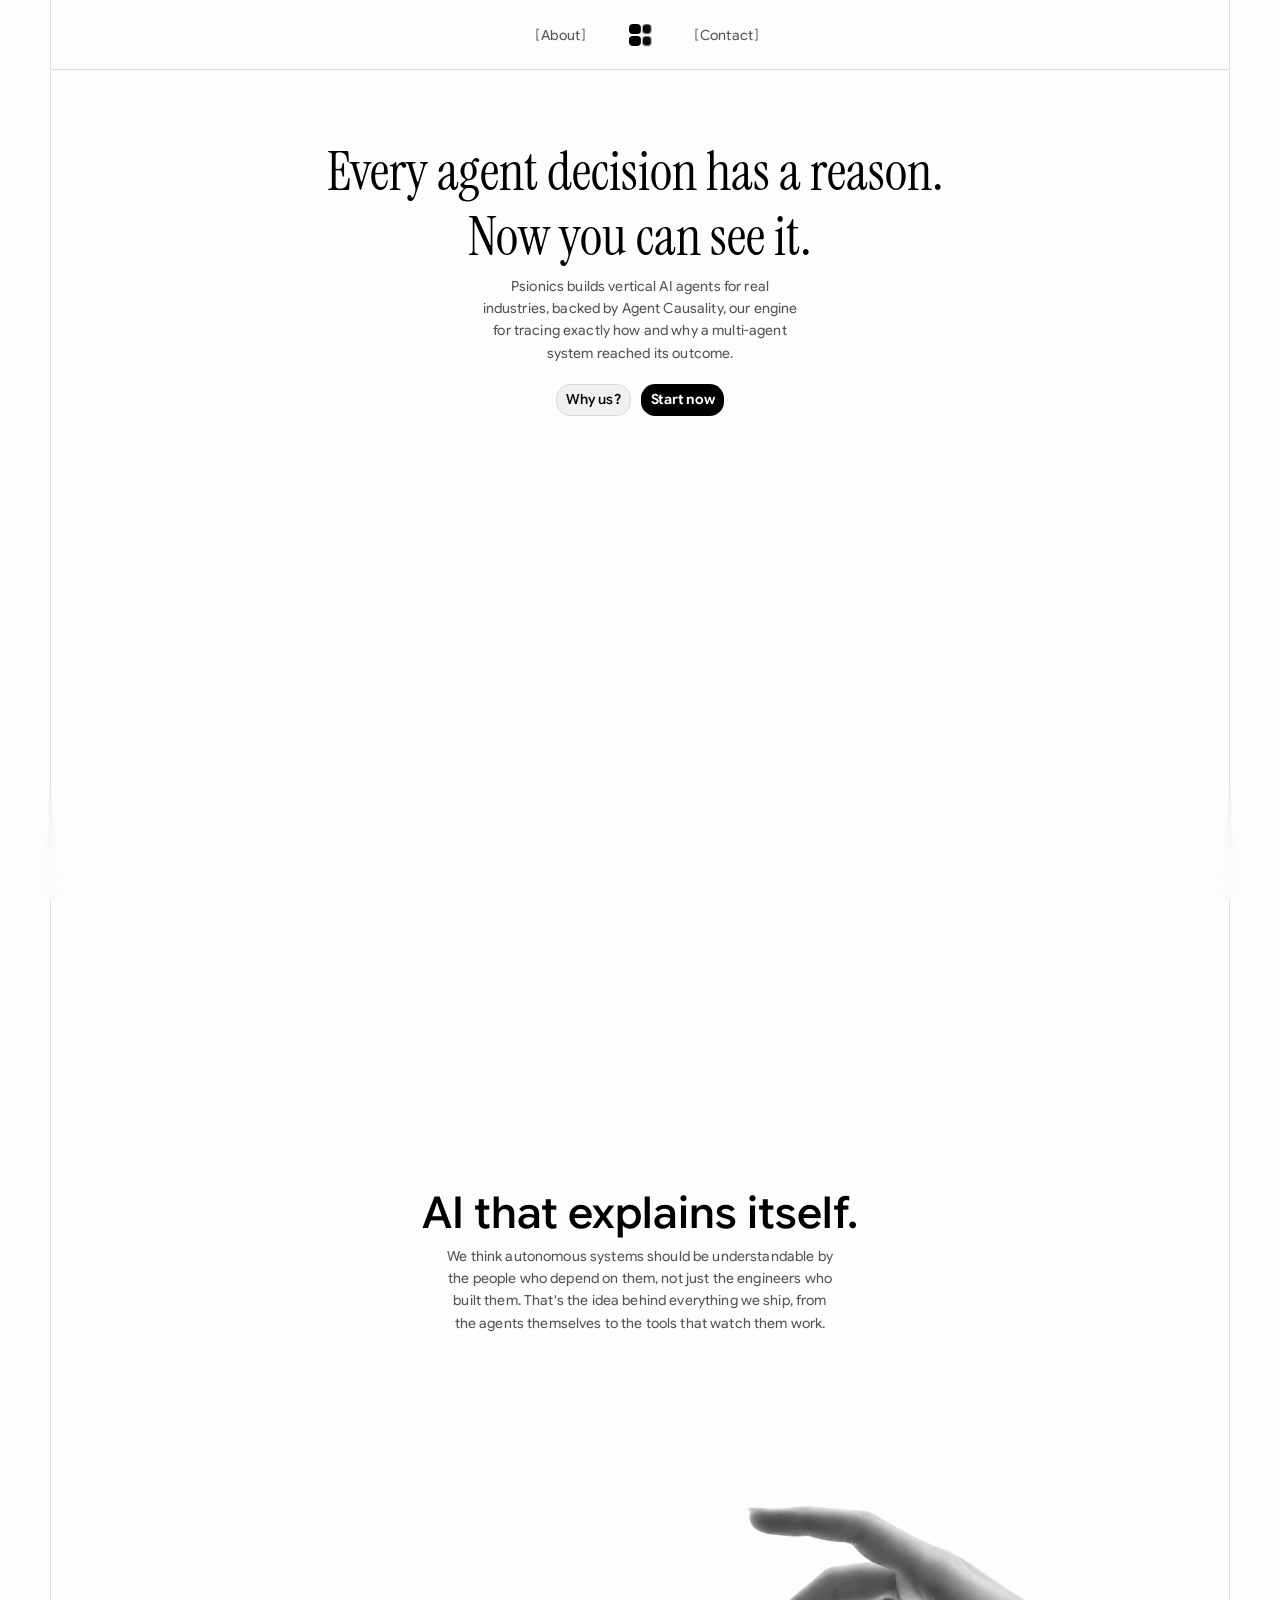
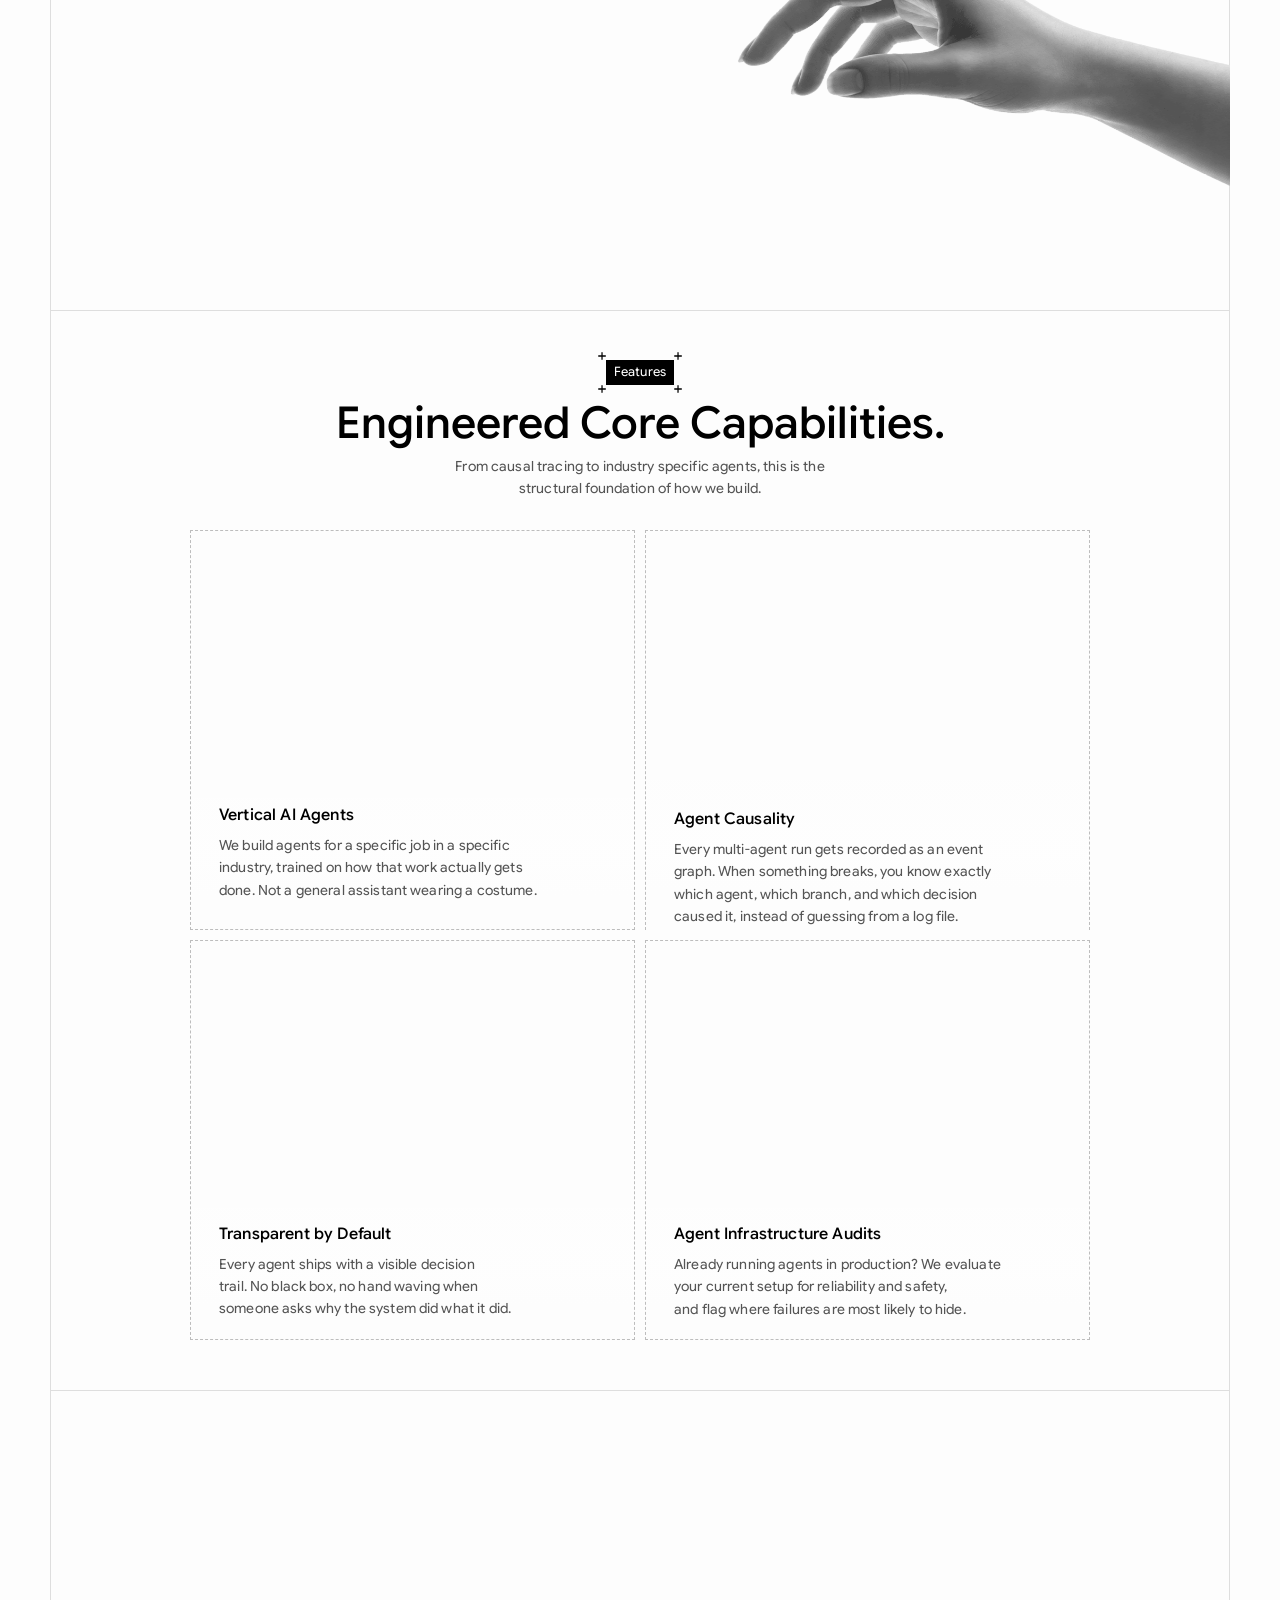
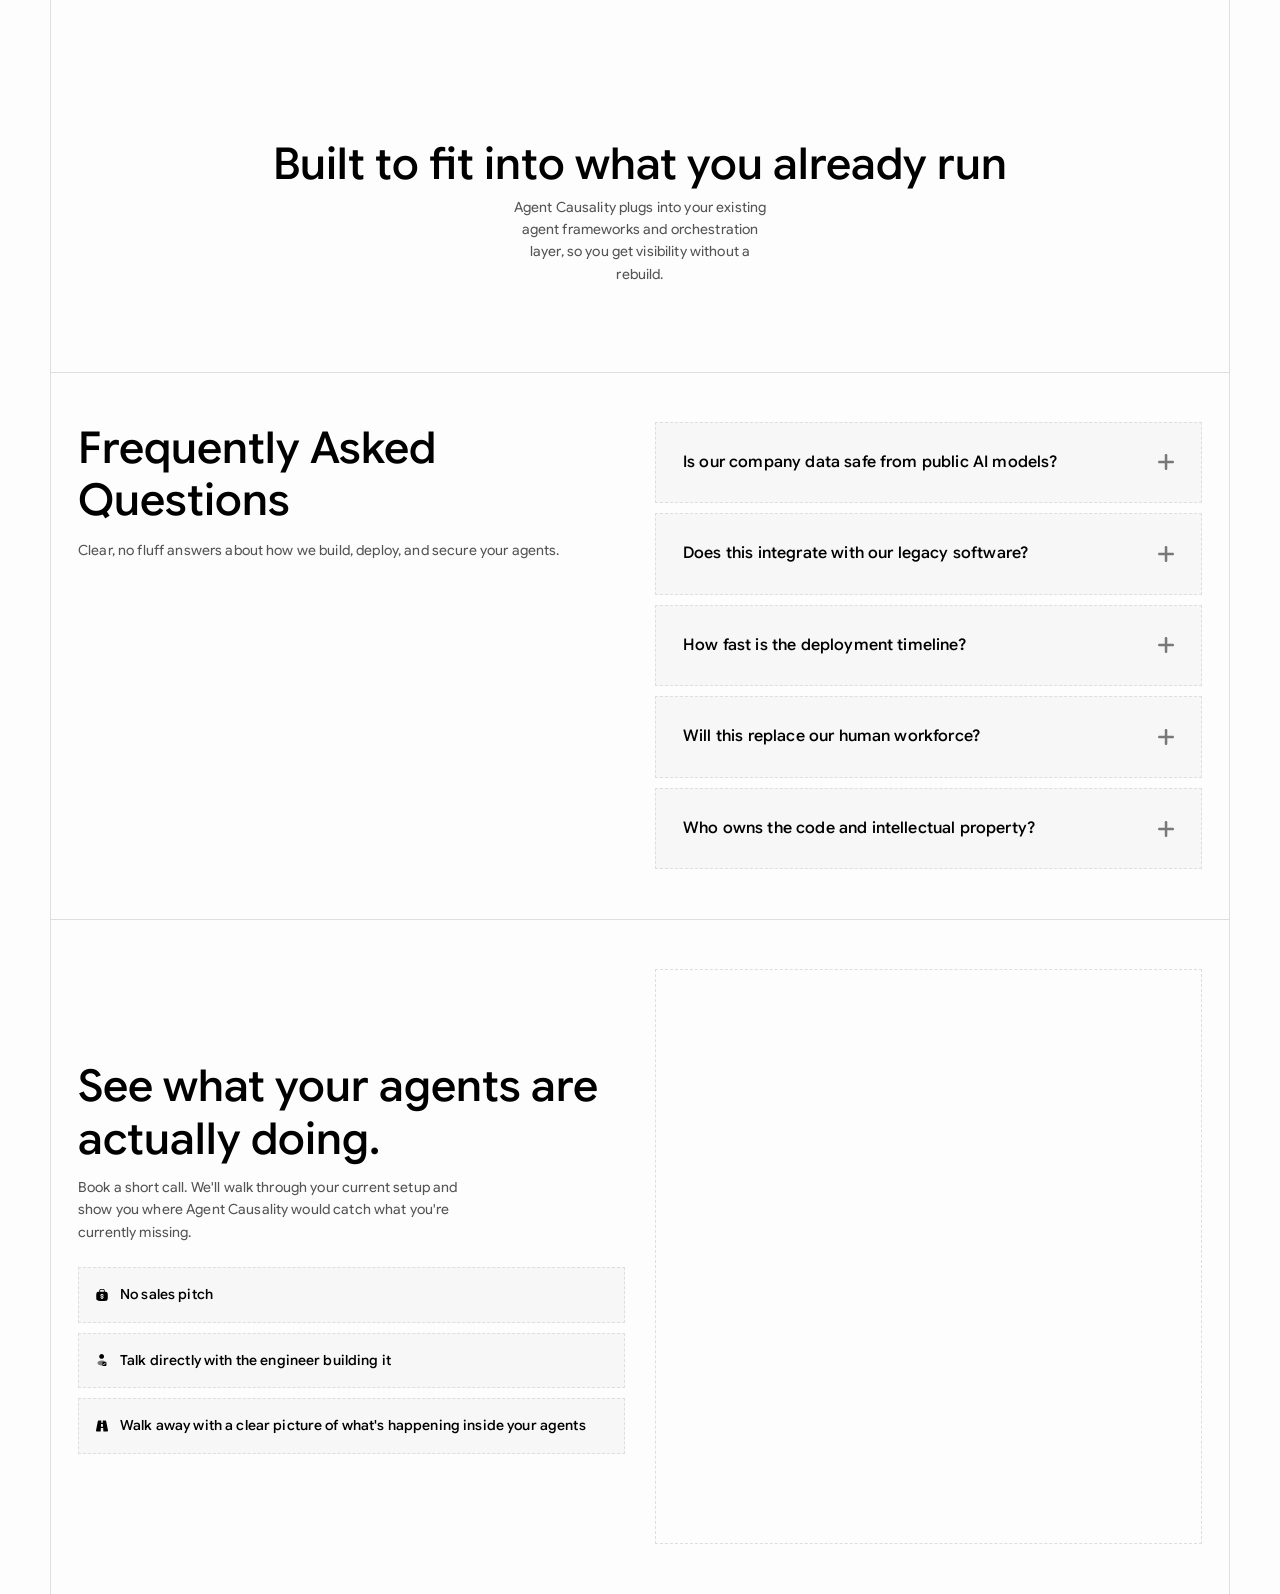
==== web/about.html @ 44be9cd7 "fix: stuff" ====
<!doctype html>
<!-- Made in Framer · framer.com ✨ -->
<!-- Published Aug 22, 2026, 8:45 PM UTC -->
<html lang="en" data-redirect-timezone="1" dir="ltr">
<head>
	<meta charset="utf-8">
	<meta name="viewport" content="width=device-width">
	<meta name="generator" content="Site 27c13c3">
	<title>Psionics</title>
    <meta name="description" content="Made with Site">
    <meta name="framer-search-index" content="https://framerusercontent.com/sites/24EMgg3p4VVwy2FYUBpUP5/searchIndex-9DX5m1fhhprA.json">
    <meta name="framer-search-index-fallback" content="https://framerusercontent.com/sites/24EMgg3p4VVwy2FYUBpUP5/searchIndex-yzGtSS8O4ef8.json">
    <link href="../content/images/logo-mark-light.svg" rel="icon" media="(prefers-color-scheme: light)">
    <link href="../content/images/logo-mark-dark.svg" rel="icon" media="(prefers-color-scheme: dark)">
    <link rel="apple-touch-icon" href="../content/images/app-icon.png">
    <!-- Open Graph -->
    <meta property="og:type" content="website">
    <meta property="og:title" content="Psionics">
    <meta property="og:description" content="Made with Site">
    <!-- X -->
    <meta name="twitter:card" content="summary_large_image">
    <meta name="twitter:title" content="Psionics">
    <meta name="twitter:description" content="Made with Site">
	
	
	<script>try{if(localStorage.getItem("__framer_force_showing_editorbar_since")){const n=document.createElement("link");n.rel="modulepreload";n.href="https://framer.com/edit/init.mjs";document.head.appendChild(n)}}catch(e){}</script>
	<link rel="canonical" href="about.html"><meta property="og:url" content="https://blushing-tasks-140990.site.app/about"><!-- Start of headStart -->
    
    <!-- End of headStart -->
	
	<style data-framer-font-css>/* canadian-aboriginal */
@font-face {
  font-family: 'Google Sans Flex';
  font-style: normal;
  font-weight: 500;
  font-stretch: 100%;
  font-display: swap;
  src: url(../fonts.gstatic.com/s/googlesansflex/v22/google-sans-flex-static-09.woff2) format('woff2');
  unicode-range: U+02C7, U+02D8-02D9, U+02DB, U+0307, U+1400-167F, U+18B0-18F5, U+25CC, U+11AB0-11ABF;
}
/* cherokee */
@font-face {
  font-family: 'Google Sans Flex';
  font-style: normal;
  font-weight: 500;
  font-stretch: 100%;
  font-display: swap;
  src: url(../fonts.gstatic.com/s/googlesansflex/v22/google-sans-flex-static-08.woff2) format('woff2');
  unicode-range: U+0300-0302, U+0304, U+030B-030C, U+0323-0324, U+0330-0331, U+13A0-13FF, U+AB70-ABBF;
}
/* math */
@font-face {
  font-family: 'Google Sans Flex';
  font-style: normal;
  font-weight: 500;
  font-stretch: 100%;
  font-display: swap;
  src: url(../fonts.gstatic.com/s/googlesansflex/v22/google-sans-flex-static-03.woff2) format('woff2');
  unicode-range: U+0302-0303, U+0305, U+0307-0308, U+0310, U+0312, U+0315, U+031A, U+0326-0327, U+032C, U+032F-0330, U+0332-0333, U+0338, U+033A, U+0346, U+034D, U+0391-03A1, U+03A3-03A9, U+03B1-03C9, U+03D1, U+03D5-03D6, U+03F0-03F1, U+03F4-03F5, U+2016-2017, U+2034-2038, U+203C, U+2040, U+2043, U+2047, U+2050, U+2057, U+205F, U+2070-2071, U+2074-208E, U+2090-209C, U+20D0-20DC, U+20E1, U+20E5-20EF, U+2100-2112, U+2114-2115, U+2117-2121, U+2123-214F, U+2190, U+2192, U+2194-21AE, U+21B0-21E5, U+21F1-21F2, U+21F4-2211, U+2213-2214, U+2216-22FF, U+2308-230B, U+2310, U+2319, U+231C-2321, U+2336-237A, U+237C, U+2395, U+239B-23B7, U+23D0, U+23DC-23E1, U+2474-2475, U+25AF, U+25B3, U+25B7, U+25BD, U+25C1, U+25CA, U+25CC, U+25FB, U+266D-266F, U+27C0-27FF, U+2900-2AFF, U+2B0E-2B11, U+2B30-2B4C, U+2BFE, U+3030, U+FF5B, U+FF5D, U+1D400-1D7FF, U+1EE00-1EEFF;
}
/* nushu */
@font-face {
  font-family: 'Google Sans Flex';
  font-style: normal;
  font-weight: 500;
  font-stretch: 100%;
  font-display: swap;
  src: url(../fonts.gstatic.com/s/googlesansflex/v22/google-sans-flex-static-04.woff2) format('woff2');
  unicode-range: U+2003, U+3000, U+3002, U+4E00, U+FE12, U+16FE1, U+1B170-1B2FB;
}
/* symbols */
@font-face {
  font-family: 'Google Sans Flex';
  font-style: normal;
  font-weight: 500;
  font-stretch: 100%;
  font-display: swap;
  src: url(../fonts.gstatic.com/s/googlesansflex/v22/google-sans-flex-static-01.woff2) format('woff2');
  unicode-range: U+0001-000C, U+000E-001F, U+007F-009F, U+20DD-20E0, U+20E2-20E4, U+2150-218F, U+2190, U+2192, U+2194-2199, U+21AF, U+21E6-21F0, U+21F3, U+2218-2219, U+2299, U+22C4-22C6, U+2300-243F, U+2440-244A, U+2460-24FF, U+25A0-27BF, U+2800-28FF, U+2921-2922, U+2981, U+29BF, U+29EB, U+2B00-2BFF, U+4DC0-4DFF, U+FFF9-FFFB, U+10140-1018E, U+10190-1019C, U+101A0, U+101D0-101FD, U+102E0-102FB, U+10E60-10E7E, U+1D2C0-1D2D3, U+1D2E0-1D37F, U+1F000-1F0FF, U+1F100-1F1AD, U+1F1E6-1F1FF, U+1F30D-1F30F, U+1F315, U+1F31C, U+1F31E, U+1F320-1F32C, U+1F336, U+1F378, U+1F37D, U+1F382, U+1F393-1F39F, U+1F3A7-1F3A8, U+1F3AC-1F3AF, U+1F3C2, U+1F3C4-1F3C6, U+1F3CA-1F3CE, U+1F3D4-1F3E0, U+1F3ED, U+1F3F1-1F3F3, U+1F3F5-1F3F7, U+1F408, U+1F415, U+1F41F, U+1F426, U+1F43F, U+1F441-1F442, U+1F444, U+1F446-1F449, U+1F44C-1F44E, U+1F453, U+1F46A, U+1F47D, U+1F4A3, U+1F4B0, U+1F4B3, U+1F4B9, U+1F4BB, U+1F4BF, U+1F4C8-1F4CB, U+1F4D6, U+1F4DA, U+1F4DF, U+1F4E3-1F4E6, U+1F4EA-1F4ED, U+1F4F7, U+1F4F9-1F4FB, U+1F4FD-1F4FE, U+1F503, U+1F507-1F50B, U+1F50D, U+1F512-1F513, U+1F53E-1F54A, U+1F54F-1F5FA, U+1F610, U+1F650-1F67F, U+1F687, U+1F68D, U+1F691, U+1F694, U+1F698, U+1F6AD, U+1F6B2, U+1F6B9-1F6BA, U+1F6BC, U+1F6C6-1F6CF, U+1F6D3-1F6D7, U+1F6E0-1F6EA, U+1F6F0-1F6F3, U+1F6F7-1F6FC, U+1F700-1F7FF, U+1F800-1F80B, U+1F810-1F847, U+1F850-1F859, U+1F860-1F887, U+1F890-1F8AD, U+1F8B0-1F8BB, U+1F8C0-1F8C1, U+1F900-1F90B, U+1F93B, U+1F946, U+1F984, U+1F996, U+1F9E9, U+1FA00-1FA6F, U+1FA70-1FA7C, U+1FA80-1FA89, U+1FA8F-1FAC6, U+1FACE-1FADC, U+1FADF-1FAE9, U+1FAF0-1FAF8, U+1FB00-1FBFF;
}
/* syriac */
@font-face {
  font-family: 'Google Sans Flex';
  font-style: normal;
  font-weight: 500;
  font-stretch: 100%;
  font-display: swap;
  src: url(../fonts.gstatic.com/s/googlesansflex/v22/google-sans-flex-static-02.woff2) format('woff2');
  unicode-range: U+0303-0304, U+0307-0308, U+030A, U+0320, U+0323-0325, U+032D-032E, U+0330-0331, U+060C, U+061B-061C, U+061F, U+0621, U+0640, U+064B-0655, U+0660-066C, U+0670, U+0700-074F, U+0860-086A, U+1DF8, U+1DFA, U+200C-200F, U+25CC, U+2670-2671;
}
/* tifinagh */
@font-face {
  font-family: 'Google Sans Flex';
  font-style: normal;
  font-weight: 500;
  font-stretch: 100%;
  font-display: swap;
  src: url(../fonts.gstatic.com/s/googlesansflex/v22/google-sans-flex-static-10.woff2) format('woff2');
  unicode-range: U+02C7, U+0301-0302, U+0304, U+0306-0307, U+0309, U+0323, U+0331, U+200C-200D, U+202E, U+25CC, U+2D30-2D7F;
}
/* vietnamese */
@font-face {
  font-family: 'Google Sans Flex';
  font-style: normal;
  font-weight: 500;
  font-stretch: 100%;
  font-display: swap;
  src: url(../fonts.gstatic.com/s/googlesansflex/v22/google-sans-flex-static-06.woff2) format('woff2');
  unicode-range: U+0102-0103, U+0110-0111, U+0128-0129, U+0168-0169, U+01A0-01A1, U+01AF-01B0, U+0300-0301, U+0303-0304, U+0308-0309, U+0323, U+0329, U+1EA0-1EF9, U+20AB;
}
/* latin-ext */
@font-face {
  font-family: 'Google Sans Flex';
  font-style: normal;
  font-weight: 500;
  font-stretch: 100%;
  font-display: swap;
  src: url(../fonts.gstatic.com/s/googlesansflex/v22/google-sans-flex-static-05.woff2) format('woff2');
  unicode-range: U+0100-02BA, U+02BD-02C5, U+02C7-02CC, U+02CE-02D7, U+02DD-02FF, U+0304, U+0308, U+0329, U+1D00-1DBF, U+1E00-1E9F, U+1EF2-1EFF, U+2020, U+20A0-20AB, U+20AD-20C0, U+2113, U+2C60-2C7F, U+A720-A7FF;
}
/* latin */
@font-face {
  font-family: 'Google Sans Flex';
  font-style: normal;
  font-weight: 500;
  font-stretch: 100%;
  font-display: swap;
  src: url(../fonts.gstatic.com/s/googlesansflex/v22/google-sans-flex-static-07.woff2) format('woff2');
  unicode-range: U+0000-00FF, U+0131, U+0152-0153, U+02BB-02BC, U+02C6, U+02DA, U+02DC, U+0304, U+0308, U+0329, U+2000-206F, U+20AC, U+2122, U+2191, U+2193, U+2212, U+2215, U+FEFF, U+FFFD;
}
/* latin-ext */
@font-face {
  font-family: 'Instrument Serif';
  font-style: italic;
  font-weight: 400;
  font-display: swap;
  src: url(../fonts.gstatic.com/s/instrumentserif/v5/instrument-serif-italic-latin.woff2) format('woff2');
  unicode-range: U+0100-02BA, U+02BD-02C5, U+02C7-02CC, U+02CE-02D7, U+02DD-02FF, U+0304, U+0308, U+0329, U+1D00-1DBF, U+1E00-1E9F, U+1EF2-1EFF, U+2020, U+20A0-20AB, U+20AD-20C0, U+2113, U+2C60-2C7F, U+A720-A7FF;
}
/* latin */
@font-face {
  font-family: 'Instrument Serif';
  font-style: italic;
  font-weight: 400;
  font-display: swap;
  src: url(../fonts.gstatic.com/s/instrumentserif/v5/instrument-serif-italic-latin-ext.woff2) format('woff2');
  unicode-range: U+0000-00FF, U+0131, U+0152-0153, U+02BB-02BC, U+02C6, U+02DA, U+02DC, U+0304, U+0308, U+0329, U+2000-206F, U+20AC, U+2122, U+2191, U+2193, U+2212, U+2215, U+FEFF, U+FFFD;
}
/* latin-ext */
@font-face {
  font-family: 'Instrument Serif';
  font-style: normal;
  font-weight: 400;
  font-display: swap;
  src: url(../fonts.gstatic.com/s/instrumentserif/v5/instrument-serif-regular-latin.woff2) format('woff2');
  unicode-range: U+0100-02BA, U+02BD-02C5, U+02C7-02CC, U+02CE-02D7, U+02DD-02FF, U+0304, U+0308, U+0329, U+1D00-1DBF, U+1E00-1E9F, U+1EF2-1EFF, U+2020, U+20A0-20AB, U+20AD-20C0, U+2113, U+2C60-2C7F, U+A720-A7FF;
}
/* latin */
@font-face {
  font-family: 'Instrument Serif';
  font-style: normal;
  font-weight: 400;
  font-display: swap;
  src: url(../fonts.gstatic.com/s/instrumentserif/v5/instrument-serif-regular-latin-ext.woff2) format('woff2');
  unicode-range: U+0000-00FF, U+0131, U+0152-0153, U+02BB-02BC, U+02C6, U+02DA, U+02DC, U+0304, U+0308, U+0329, U+2000-206F, U+20AC, U+2122, U+2191, U+2193, U+2212, U+2215, U+FEFF, U+FFFD;
}
/* canadian-aboriginal */
@font-face {
  font-family: 'Google Sans Flex Variable';
  font-style: oblique 0deg 10deg;
  font-weight: 1 1000;
  font-stretch: 25% 151%;
  font-display: swap;
  src: url(../fonts.gstatic.com/s/googlesansflex/v22/google-sans-flex-variable-05.woff2) format('woff2');
  unicode-range: U+02C7, U+02D8-02D9, U+02DB, U+0307, U+1400-167F, U+18B0-18F5, U+25CC, U+11AB0-11ABF;
}
/* cherokee */
@font-face {
  font-family: 'Google Sans Flex Variable';
  font-style: oblique 0deg 10deg;
  font-weight: 1 1000;
  font-stretch: 25% 151%;
  font-display: swap;
  src: url(../fonts.gstatic.com/s/googlesansflex/v22/google-sans-flex-variable-01.woff2) format('woff2');
  unicode-range: U+0300-0302, U+0304, U+030B-030C, U+0323-0324, U+0330-0331, U+13A0-13FF, U+AB70-ABBF;
}
/* math */
@font-face {
  font-family: 'Google Sans Flex Variable';
  font-style: oblique 0deg 10deg;
  font-weight: 1 1000;
  font-stretch: 25% 151%;
  font-display: swap;
  src: url(../fonts.gstatic.com/s/googlesansflex/v22/google-sans-flex-variable-07.woff2) format('woff2');
  unicode-range: U+0302-0303, U+0305, U+0307-0308, U+0310, U+0312, U+0315, U+031A, U+0326-0327, U+032C, U+032F-0330, U+0332-0333, U+0338, U+033A, U+0346, U+034D, U+0391-03A1, U+03A3-03A9, U+03B1-03C9, U+03D1, U+03D5-03D6, U+03F0-03F1, U+03F4-03F5, U+2016-2017, U+2034-2038, U+203C, U+2040, U+2043, U+2047, U+2050, U+2057, U+205F, U+2070-2071, U+2074-208E, U+2090-209C, U+20D0-20DC, U+20E1, U+20E5-20EF, U+2100-2112, U+2114-2115, U+2117-2121, U+2123-214F, U+2190, U+2192, U+2194-21AE, U+21B0-21E5, U+21F1-21F2, U+21F4-2211, U+2213-2214, U+2216-22FF, U+2308-230B, U+2310, U+2319, U+231C-2321, U+2336-237A, U+237C, U+2395, U+239B-23B7, U+23D0, U+23DC-23E1, U+2474-2475, U+25AF, U+25B3, U+25B7, U+25BD, U+25C1, U+25CA, U+25CC, U+25FB, U+266D-266F, U+27C0-27FF, U+2900-2AFF, U+2B0E-2B11, U+2B30-2B4C, U+2BFE, U+3030, U+FF5B, U+FF5D, U+1D400-1D7FF, U+1EE00-1EEFF;
}
/* nushu */
@font-face {
  font-family: 'Google Sans Flex Variable';
  font-style: oblique 0deg 10deg;
  font-weight: 1 1000;
  font-stretch: 25% 151%;
  font-display: swap;
  src: url(../fonts.gstatic.com/s/googlesansflex/v22/google-sans-flex-variable-09.woff2) format('woff2');
  unicode-range: U+2003, U+3000, U+3002, U+4E00, U+FE12, U+16FE1, U+1B170-1B2FB;
}
/* symbols */
@font-face {
  font-family: 'Google Sans Flex Variable';
  font-style: oblique 0deg 10deg;
  font-weight: 1 1000;
  font-stretch: 25% 151%;
  font-display: swap;
  src: url(../fonts.gstatic.com/s/googlesansflex/v22/google-sans-flex-variable-10.woff2) format('woff2');
  unicode-range: U+0001-000C, U+000E-001F, U+007F-009F, U+20DD-20E0, U+20E2-20E4, U+2150-218F, U+2190, U+2192, U+2194-2199, U+21AF, U+21E6-21F0, U+21F3, U+2218-2219, U+2299, U+22C4-22C6, U+2300-243F, U+2440-244A, U+2460-24FF, U+25A0-27BF, U+2800-28FF, U+2921-2922, U+2981, U+29BF, U+29EB, U+2B00-2BFF, U+4DC0-4DFF, U+FFF9-FFFB, U+10140-1018E, U+10190-1019C, U+101A0, U+101D0-101FD, U+102E0-102FB, U+10E60-10E7E, U+1D2C0-1D2D3, U+1D2E0-1D37F, U+1F000-1F0FF, U+1F100-1F1AD, U+1F1E6-1F1FF, U+1F30D-1F30F, U+1F315, U+1F31C, U+1F31E, U+1F320-1F32C, U+1F336, U+1F378, U+1F37D, U+1F382, U+1F393-1F39F, U+1F3A7-1F3A8, U+1F3AC-1F3AF, U+1F3C2, U+1F3C4-1F3C6, U+1F3CA-1F3CE, U+1F3D4-1F3E0, U+1F3ED, U+1F3F1-1F3F3, U+1F3F5-1F3F7, U+1F408, U+1F415, U+1F41F, U+1F426, U+1F43F, U+1F441-1F442, U+1F444, U+1F446-1F449, U+1F44C-1F44E, U+1F453, U+1F46A, U+1F47D, U+1F4A3, U+1F4B0, U+1F4B3, U+1F4B9, U+1F4BB, U+1F4BF, U+1F4C8-1F4CB, U+1F4D6, U+1F4DA, U+1F4DF, U+1F4E3-1F4E6, U+1F4EA-1F4ED, U+1F4F7, U+1F4F9-1F4FB, U+1F4FD-1F4FE, U+1F503, U+1F507-1F50B, U+1F50D, U+1F512-1F513, U+1F53E-1F54A, U+1F54F-1F5FA, U+1F610, U+1F650-1F67F, U+1F687, U+1F68D, U+1F691, U+1F694, U+1F698, U+1F6AD, U+1F6B2, U+1F6B9-1F6BA, U+1F6BC, U+1F6C6-1F6CF, U+1F6D3-1F6D7, U+1F6E0-1F6EA, U+1F6F0-1F6F3, U+1F6F7-1F6FC, U+1F700-1F7FF, U+1F800-1F80B, U+1F810-1F847, U+1F850-1F859, U+1F860-1F887, U+1F890-1F8AD, U+1F8B0-1F8BB, U+1F8C0-1F8C1, U+1F900-1F90B, U+1F93B, U+1F946, U+1F984, U+1F996, U+1F9E9, U+1FA00-1FA6F, U+1FA70-1FA7C, U+1FA80-1FA89, U+1FA8F-1FAC6, U+1FACE-1FADC, U+1FADF-1FAE9, U+1FAF0-1FAF8, U+1FB00-1FBFF;
}
/* syriac */
@font-face {
  font-family: 'Google Sans Flex Variable';
  font-style: oblique 0deg 10deg;
  font-weight: 1 1000;
  font-stretch: 25% 151%;
  font-display: swap;
  src: url(../fonts.gstatic.com/s/googlesansflex/v22/google-sans-flex-variable-08.woff2) format('woff2');
  unicode-range: U+0303-0304, U+0307-0308, U+030A, U+0320, U+0323-0325, U+032D-032E, U+0330-0331, U+060C, U+061B-061C, U+061F, U+0621, U+0640, U+064B-0655, U+0660-066C, U+0670, U+0700-074F, U+0860-086A, U+1DF8, U+1DFA, U+200C-200F, U+25CC, U+2670-2671;
}
/* tifinagh */
@font-face {
  font-family: 'Google Sans Flex Variable';
  font-style: oblique 0deg 10deg;
  font-weight: 1 1000;
  font-stretch: 25% 151%;
  font-display: swap;
  src: url(../fonts.gstatic.com/s/googlesansflex/v22/google-sans-flex-variable-06.woff2) format('woff2');
  unicode-range: U+02C7, U+0301-0302, U+0304, U+0306-0307, U+0309, U+0323, U+0331, U+200C-200D, U+202E, U+25CC, U+2D30-2D7F;
}
/* vietnamese */
@font-face {
  font-family: 'Google Sans Flex Variable';
  font-style: oblique 0deg 10deg;
  font-weight: 1 1000;
  font-stretch: 25% 151%;
  font-display: swap;
  src: url(../fonts.gstatic.com/s/googlesansflex/v22/google-sans-flex-variable-03.woff2) format('woff2');
  unicode-range: U+0102-0103, U+0110-0111, U+0128-0129, U+0168-0169, U+01A0-01A1, U+01AF-01B0, U+0300-0301, U+0303-0304, U+0308-0309, U+0323, U+0329, U+1EA0-1EF9, U+20AB;
}
/* latin-ext */
@font-face {
  font-family: 'Google Sans Flex Variable';
  font-style: oblique 0deg 10deg;
  font-weight: 1 1000;
  font-stretch: 25% 151%;
  font-display: swap;
  src: url(../fonts.gstatic.com/s/googlesansflex/v22/google-sans-flex-variable-02.woff2) format('woff2');
  unicode-range: U+0100-02BA, U+02BD-02C5, U+02C7-02CC, U+02CE-02D7, U+02DD-02FF, U+0304, U+0308, U+0329, U+1D00-1DBF, U+1E00-1E9F, U+1EF2-1EFF, U+2020, U+20A0-20AB, U+20AD-20C0, U+2113, U+2C60-2C7F, U+A720-A7FF;
}
/* latin */
@font-face {
  font-family: 'Google Sans Flex Variable';
  font-style: oblique 0deg 10deg;
  font-weight: 1 1000;
  font-stretch: 25% 151%;
  font-display: swap;
  src: url(../fonts.gstatic.com/s/googlesansflex/v22/google-sans-flex-variable-04.woff2) format('woff2');
  unicode-range: U+0000-00FF, U+0131, U+0152-0153, U+02BB-02BC, U+02C6, U+02DA, U+02DC, U+0304, U+0308, U+0329, U+2000-206F, U+20AC, U+2122, U+2191, U+2193, U+2212, U+2215, U+FEFF, U+FFFD;
}
/* cyrillic-ext */
@font-face {
  font-family: 'Fragment Mono';
  font-style: normal;
  font-weight: 400;
  src: url(../fonts.gstatic.com/s/fragmentmono/v6/fragment-mono-latin.woff2) format('woff2');
  unicode-range: U+0460-052F, U+1C80-1C8A, U+20B4, U+2DE0-2DFF, U+A640-A69F, U+FE2E-FE2F;
}
/* latin-ext */
@font-face {
  font-family: 'Fragment Mono';
  font-style: normal;
  font-weight: 400;
  src: url(../fonts.gstatic.com/s/fragmentmono/v6/fragment-mono-cyrillic.woff2) format('woff2');
  unicode-range: U+0100-02BA, U+02BD-02C5, U+02C7-02CC, U+02CE-02D7, U+02DD-02FF, U+0304, U+0308, U+0329, U+1D00-1DBF, U+1E00-1E9F, U+1EF2-1EFF, U+2020, U+20A0-20AB, U+20AD-20C0, U+2113, U+2C60-2C7F, U+A720-A7FF;
}
/* latin */
@font-face {
  font-family: 'Fragment Mono';
  font-style: normal;
  font-weight: 400;
  src: url(../fonts.gstatic.com/s/fragmentmono/v6/fragment-mono-latin-ext.woff2) format('woff2');
  unicode-range: U+0000-00FF, U+0131, U+0152-0153, U+02BB-02BC, U+02C6, U+02DA, U+02DC, U+0304, U+0308, U+0329, U+2000-206F, U+20AC, U+2122, U+2191, U+2193, U+2212, U+2215, U+FEFF, U+FFFD;
}

@font-face { font-family: "Inter"; src: url("../content/assets/inter-400-cyrillic-ext.woff2"); font-display: swap; font-style: normal; font-weight: 400; unicode-range: U+0460-052F, U+1C80-1C88, U+20B4, U+2DE0-2DFF, U+A640-A69F, U+FE2E-FE2F }
@font-face { font-family: "Inter"; src: url("../content/assets/inter-400-cyrillic.woff2"); font-display: swap; font-style: normal; font-weight: 400; unicode-range: U+0301, U+0400-045F, U+0490-0491, U+04B0-04B1, U+2116 }
@font-face { font-family: "Inter"; src: url("../content/assets/inter-400-greek-ext.woff2"); font-display: swap; font-style: normal; font-weight: 400; unicode-range: U+1F00-1FFF }
@font-face { font-family: "Inter"; src: url("../content/assets/inter-400-greek.woff2"); font-display: swap; font-style: normal; font-weight: 400; unicode-range: U+0370-03FF }
@font-face { font-family: "Inter"; src: url("../content/assets/inter-400-latin-ext.woff2"); font-display: swap; font-style: normal; font-weight: 400; unicode-range: U+0100-024F, U+0259, U+1E00-1EFF, U+2020, U+20A0-20AB, U+20AD-20CF, U+2113, U+2C60-2C7F, U+A720-A7FF }
@font-face { font-family: "Inter"; src: url("../content/assets/inter-400-latin.woff2"); font-display: swap; font-style: normal; font-weight: 400; unicode-range: U+0000-00FF, U+0131, U+0152-0153, U+02BB-02BC, U+02C6, U+02DA, U+02DC, U+2000-206F, U+2070, U+2074-207E, U+2080-208E, U+20AC, U+2122, U+2191, U+2193, U+2212, U+2215, U+FEFF, U+FFFD }
@font-face { font-family: "Inter"; src: url("../content/assets/inter-400-vietnamese.woff2"); font-display: swap; font-style: normal; font-weight: 400; unicode-range: U+0102-0103, U+0110-0111, U+0128-0129, U+0168-0169, U+01A0-01A1, U+01AF-01B0, U+1EA0-1EF9, U+20AB }
@font-face { font-family: "Inter"; src: url("../content/assets/inter-700-cyrillic-ext.woff2"); font-display: swap; font-style: normal; font-weight: 700; unicode-range: U+0460-052F, U+1C80-1C88, U+20B4, U+2DE0-2DFF, U+A640-A69F, U+FE2E-FE2F }
@font-face { font-family: "Inter"; src: url("../content/assets/inter-700-cyrillic.woff2"); font-display: swap; font-style: normal; font-weight: 700; unicode-range: U+0301, U+0400-045F, U+0490-0491, U+04B0-04B1, U+2116 }
@font-face { font-family: "Inter"; src: url("../content/assets/inter-700-greek-ext.woff2"); font-display: swap; font-style: normal; font-weight: 700; unicode-range: U+1F00-1FFF }
@font-face { font-family: "Inter"; src: url("../content/assets/inter-700-greek.woff2"); font-display: swap; font-style: normal; font-weight: 700; unicode-range: U+0370-03FF }
@font-face { font-family: "Inter"; src: url("../content/assets/inter-700-latin-ext.woff2"); font-display: swap; font-style: normal; font-weight: 700; unicode-range: U+0100-024F, U+0259, U+1E00-1EFF, U+2020, U+20A0-20AB, U+20AD-20CF, U+2113, U+2C60-2C7F, U+A720-A7FF }
@font-face { font-family: "Inter"; src: url("../content/assets/inter-700-latin.woff2"); font-display: swap; font-style: normal; font-weight: 700; unicode-range: U+0000-00FF, U+0131, U+0152-0153, U+02BB-02BC, U+02C6, U+02DA, U+02DC, U+2000-206F, U+2070, U+2074-207E, U+2080-208E, U+20AC, U+2122, U+2191, U+2193, U+2212, U+2215, U+FEFF, U+FFFD }
@font-face { font-family: "Inter"; src: url("../content/assets/inter-700-vietnamese.woff2"); font-display: swap; font-style: normal; font-weight: 700; unicode-range: U+0102-0103, U+0110-0111, U+0128-0129, U+0168-0169, U+01A0-01A1, U+01AF-01B0, U+1EA0-1EF9, U+20AB }
@font-face { font-family: "Inter"; src: url("../content/assets/inter-700-italic-cyrillic-ext.woff2"); font-display: swap; font-style: italic; font-weight: 700; unicode-range: U+0460-052F, U+1C80-1C88, U+20B4, U+2DE0-2DFF, U+A640-A69F, U+FE2E-FE2F }
@font-face { font-family: "Inter"; src: url("../content/assets/inter-700-italic-cyrillic.woff2"); font-display: swap; font-style: italic; font-weight: 700; unicode-range: U+0301, U+0400-045F, U+0490-0491, U+04B0-04B1, U+2116 }
@font-face { font-family: "Inter"; src: url("../content/assets/inter-700-italic-greek-ext.woff2"); font-display: swap; font-style: italic; font-weight: 700; unicode-range: U+1F00-1FFF }
@font-face { font-family: "Inter"; src: url("../content/assets/inter-700-italic-greek.woff2"); font-display: swap; font-style: italic; font-weight: 700; unicode-range: U+0370-03FF }
@font-face { font-family: "Inter"; src: url("../content/assets/inter-700-italic-latin-ext.woff2"); font-display: swap; font-style: italic; font-weight: 700; unicode-range: U+0100-024F, U+0259, U+1E00-1EFF, U+2020, U+20A0-20AB, U+20AD-20CF, U+2113, U+2C60-2C7F, U+A720-A7FF }
@font-face { font-family: "Inter"; src: url("../content/assets/inter-700-italic-latin.woff2"); font-display: swap; font-style: italic; font-weight: 700; unicode-range: U+0000-00FF, U+0131, U+0152-0153, U+02BB-02BC, U+02C6, U+02DA, U+02DC, U+2000-206F, U+2070, U+2074-207E, U+2080-208E, U+20AC, U+2122, U+2191, U+2193, U+2212, U+2215, U+FEFF, U+FFFD }
@font-face { font-family: "Inter"; src: url("../content/assets/inter-700-italic-vietnamese.woff2"); font-display: swap; font-style: italic; font-weight: 700; unicode-range: U+0102-0103, U+0110-0111, U+0128-0129, U+0168-0169, U+01A0-01A1, U+01AF-01B0, U+1EA0-1EF9, U+20AB }
@font-face { font-family: "Inter"; src: url("../content/assets/inter-400-italic-cyrillic-ext.woff2"); font-display: swap; font-style: italic; font-weight: 400; unicode-range: U+0460-052F, U+1C80-1C88, U+20B4, U+2DE0-2DFF, U+A640-A69F, U+FE2E-FE2F }
@font-face { font-family: "Inter"; src: url("../content/assets/inter-400-italic-cyrillic.woff2"); font-display: swap; font-style: italic; font-weight: 400; unicode-range: U+0301, U+0400-045F, U+0490-0491, U+04B0-04B1, U+2116 }
@font-face { font-family: "Inter"; src: url("../content/assets/inter-400-italic-greek-ext.woff2"); font-display: swap; font-style: italic; font-weight: 400; unicode-range: U+1F00-1FFF }
@font-face { font-family: "Inter"; src: url("../content/assets/inter-400-italic-greek.woff2"); font-display: swap; font-style: italic; font-weight: 400; unicode-range: U+0370-03FF }
@font-face { font-family: "Inter"; src: url("../content/assets/inter-400-italic-latin-ext.woff2"); font-display: swap; font-style: italic; font-weight: 400; unicode-range: U+0100-024F, U+0259, U+1E00-1EFF, U+2020, U+20A0-20AB, U+20AD-20CF, U+2113, U+2C60-2C7F, U+A720-A7FF }
@font-face { font-family: "Inter"; src: url("../content/assets/inter-400-italic-latin.woff2"); font-display: swap; font-style: italic; font-weight: 400; unicode-range: U+0000-00FF, U+0131, U+0152-0153, U+02BB-02BC, U+02C6, U+02DA, U+02DC, U+2000-206F, U+2070, U+2074-207E, U+2080-208E, U+20AC, U+2122, U+2191, U+2193, U+2212, U+2215, U+FEFF, U+FFFD }
@font-face { font-family: "Inter"; src: url("../content/assets/inter-400-italic-vietnamese.woff2"); font-display: swap; font-style: italic; font-weight: 400; unicode-range: U+0102-0103, U+0110-0111, U+0128-0129, U+0168-0169, U+01A0-01A1, U+01AF-01B0, U+1EA0-1EF9, U+20AB }
@font-face { font-family: "Google Sans Flex Variable Placeholder"; src: local("Arial"); ascent-override: 94.61%; descent-override: 28.01%; line-gap-override: 0.00%; size-adjust: 102.10% }
@font-face { font-family: "Instrument Serif Placeholder"; src: local("Times New Roman"); ascent-override: 117.87%; descent-override: 36.91%; line-gap-override: 0.00%; size-adjust: 83.99% }
@font-face { font-family: "Google Sans Flex Placeholder"; src: local("Arial"); ascent-override: 94.61%; descent-override: 28.01%; line-gap-override: 0.00%; size-adjust: 102.10% }
@font-face { font-family: "Inter Placeholder"; src: local("Arial"); ascent-override: 89.79%; descent-override: 22.36%; line-gap-override: 0.00%; size-adjust: 107.89% }</style>
	<link href="https://fonts.gstatic.com" rel="preconnect" crossorigin>
	
	<meta name="robots" content="max-image-preview:large"><style data-framer-breakpoint-css>@media(min-width: 1200px){.hidden-1o75qfl{display:none!important}}@media(min-width: 810px) and (max-width: 1199.98px){.hidden-14j2ou3{display:none!important}}@media(max-width: 809.98px){.hidden-33rzvb{display:none!important}}@media(max-width: 809.98px){.hidden-1xn8rl8{display:none!important}}@media(min-width: 810px) and (max-width: 1199.98px){.hidden-1pxqvew{display:none!important}}@media(min-width: 1200px){.hidden-yqpees{display:none!important}}</style><style data-framer-css-ssr-minified data-framer-components="framer-lib-cursors-host framer-LqpOF PropertyOverrides framer-OzwMP framer-lcQ9o framer-lib-combinedCSSRules framer-jro2V framer-e8X8k framer-TkHJU framer-a5u2z framer-RMCgO framer-ObMmC framer-dRrz1 framer-QM3n8 framer-hguIJ framer-iG2Tq framer-69FHJ framer-OfVLa framer-DPOTx framer-9Ce6R framer-67dhO framer-OJFXs framer-bHJSy framer-8wlZ9">html,body,#main{box-sizing:border-box;margin:0;padding:0}:root{-webkit-font-smoothing:antialiased;-moz-osx-font-smoothing:grayscale}*{box-sizing:border-box;-webkit-font-smoothing:inherit}h1,h2,h3,h4,h5,h6,p,figure{margin:0}body,input,textarea,select,button{font-family:sans-serif;font-size:12px}body{--token-358f9ea8-35a8-474d-aea3-3d32a4090f35:#fff;--token-285ef153-d569-42f5-b925-84d6d4b8fa63:#000;--token-fe732e94-f30f-4945-91af-015cdcf1f937:#0000000d;--token-c501e0d1-c10e-4ef2-baa7-db83ded46808:#0000001a;--token-66b6d7ff-ba33-4d69-8906-b2633b6d4a86:#545454;--token-6e6e337d-28cc-44d1-a0da-bb7b5b6c59e1:#000;--token-7e7d9213-6afe-4309-afa8-7dccf478cb0d:#dedede;--token-6c8d10ba-463b-4990-b64f-32918ca2d4f2:#fdfdfd;--token-d8ccb723-1f35-4e56-aba6-0694e1de791e:#000;--token-ee24881a-d59f-4831-81c5-31b2a73efdd2:#787878;--token-184dcff3-e572-4075-ade0-8c6d8e309c5e:#787878;--token-67254f3c-b607-431f-8193-1d669a2bdcca:#a1a1a1;--token-0375e251-61b8-4925-a799-386df3afe9b8:#000;--token-8a48a509-d30c-45be-ab76-ca7d93a6ff7a:#333;--token-71d4309d-2a6d-4aaa-bb59-7fc6ce2d6262:#0000001a;--token-70c2ae7b-a5e6-4414-a82e-94a47fd10245:#333;--token-1f4a9512-b90d-4ca4-bb0a-8c8034c20bcc:#00000008;--token-95a8f7e0-de26-4a21-abd8-7324f048c094:#bdbdbd;--token-72a59867-6fb7-4e45-af48-7fdda01d52cf:#fff;--token-18b15b83-4ec0-475b-b37c-540277e0faa8:#fff;--token-813ec4a8-3f64-40f4-ae75-c758ceafa922:#636363;--token-19bed0b5-c586-49d3-b40e-9867aec7f20a:#5b9cfc;--token-4a1e7493-0681-4389-9ee4-885b715421ed:#5b9cfc33;--token-2035a202-617c-4af0-aa75-ad99be73f16c:#3455fa;--token-88de8be5-fdc6-43ad-98d5-dc2e7d77e5cc:#f7f7f7;--token-60c35037-d3eb-4419-8c24-e6ccda86fba2:#000;--token-74f0a186-517f-42e6-9594-419eaad265e0:#2040e3;--token-487debdd-9588-4cf5-b389-1f7017cbcedd:#ededed;--token-50035390-3908-4921-abeb-233ceaab1b03:#000;--token-0492d6f2-d22d-49e2-88a7-a7e4b06bd484:#f24;--token-b06755cf-e72e-4b54-b92e-df84e1441a16:#ff224426;--token-4e110321-98f8-47ee-937e-751736baa2db:gray;--token-6d5ee4b8-b586-4209-ba49-2bd9ee06fba3:#0000;--token-f3a0c9ff-8414-4b74-ab31-ac24b461709f:#000;--token-8d93de31-742e-4952-a5e4-180cad41a568:#000}@supports (z-index:calc(infinity)){#__framer-badge-container{--infinity:infinity}}#__framer-badge-container{pointer-events:none;width:100%;z-index:calc(var(--infinity,2147480000));justify-content:flex-end;padding:20px;display:flex;position:fixed;bottom:0}@supports (background:-webkit-named-image(i)) and (not (grid-template-rows:subgrid)){body{--framer-will-change-override:transform}}@supports (background:-webkit-named-image(i)) and (not (position-area:top right)){body{--framer-will-change-filter-override:filter}}[data-framer-component-type=Text] div div span,[data-framer-component-type=Text] a div span,[data-framer-component-type=Text] span span span,[data-framer-component-type=Text] p span span,[data-framer-component-type=Text] h1 span span,[data-framer-component-type=Text] h2 span span,[data-framer-component-type=Text] h3 span span,[data-framer-component-type=Text] h4 span span,[data-framer-component-type=Text] h5 span span,[data-framer-component-type=Text] h6 span span,[data-framer-component-type=Text] a{font-family:var(--font-family);font-style:var(--font-style);font-weight:min(calc(var(--framer-font-weight-increase,0) + var(--font-weight,400)),900);color:var(--text-color);letter-spacing:var(--letter-spacing);font-size:var(--font-size);text-transform:var(--text-transform);--text-decoration:var(--framer-text-decoration-style,solid)var(--framer-text-decoration,none)var(--framer-text-decoration-color,currentcolor)var(--framer-text-decoration-thickness,auto);--text-decoration-skip-ink:var(--framer-text-decoration-skip-ink);--text-underline-offset:var(--framer-text-decoration-offset);line-height:var(--line-height);--font-family:var(--framer-font-family);--font-style:var(--framer-font-style);--font-weight:var(--framer-font-weight);--text-color:var(--framer-text-color);--letter-spacing:var(--framer-letter-spacing);--font-size:var(--framer-font-size);--text-transform:var(--framer-text-transform);--line-height:var(--framer-line-height)}@supports not (color:color(display-p3 1 1 1)){p.framer-text,div.framer-text,h1.framer-text,h2.framer-text,h3.framer-text,h4.framer-text,h5.framer-text,h6.framer-text,li.framer-text,ol.framer-text,ul.framer-text,span.framer-text:not([data-text-fill]){color:var(--framer-blockquote-text-color-rgb,var(--framer-blockquote-text-color,var(--framer-text-color-rgb,var(--framer-text-color,#000))));-webkit-text-stroke-color:var(--framer-text-stroke-color-rgb,var(--framer-text-stroke-color,initial))}mark.framer-text{background-color:var(--framer-blockquote-text-background-color-rgb,var(--framer-blockquote-text-background-color,var(--framer-text-background-color-rgb,var(--framer-text-background-color,initial))))}}@supports not (color:color(display-p3 1 1 1)){code.framer-text,code.framer-text span.framer-text:not([data-text-fill]){color:var(--framer-blockquote-text-color-rgb,var(--framer-blockquote-text-color,var(--framer-code-text-color-rgb,var(--framer-code-text-color,var(--framer-text-color-rgb,var(--framer-text-color,#000))))))}}@supports not (color:color(display-p3 1 1 1)){a.framer-text,span.framer-text[data-nested-link]{color:var(--framer-link-text-color-rgb,var(--framer-link-text-color,var(--framer-blockquote-text-color-rgb,var(--framer-blockquote-text-color,var(--framer-text-color-rgb,var(--framer-text-color,#000))))));background-color:var(--framer-link-text-background-color-rgb,var(--framer-link-text-background-color,initial));-webkit-text-decoration-color:var(--framer-link-text-decoration-color-rgb,var(--framer-link-text-decoration-color,var(--framer-text-decoration-color-rgb,var(--framer-text-decoration-color,currentcolor))));text-decoration-color:var(--framer-link-text-decoration-color-rgb,var(--framer-link-text-decoration-color,var(--framer-text-decoration-color-rgb,var(--framer-text-decoration-color,currentcolor))))}}@supports not (color:color(display-p3 1 1 1)){code.framer-text a.framer-text,code.framer-text a.framer-text span.framer-text:not([data-text-fill]),code.framer-text span.framer-text[data-nested-link],code.framer-text span.framer-text[data-nested-link] span.framer-text:not([data-text-fill]){color:var(--framer-link-text-color-rgb,var(--framer-link-text-color,var(--framer-blockquote-text-color-rgb,var(--framer-blockquote-text-color,var(--framer-code-text-color-rgb,var(--framer-code-text-color,var(--framer-text-color-rgb,var(--framer-text-color,#000))))))))}}@supports not (color:color(display-p3 1 1 1)){a.framer-text:hover,span.framer-text[data-nested-link]:hover{color:var(--framer-link-hover-text-color-rgb,var(--framer-link-hover-text-color,var(--framer-link-text-color-rgb,var(--framer-link-text-color,var(--framer-blockquote-text-color-rgb,var(--framer-blockquote-text-color,var(--framer-text-color-rgb,var(--framer-text-color,#000))))))));background-color:var(--framer-link-hover-text-background-color-rgb,var(--framer-link-hover-text-background-color,var(--framer-link-text-background-color-rgb,var(--framer-link-text-background-color,var(--framer-text-background-color-rgb,var(--framer-text-background-color,initial))))));-webkit-text-decoration-color:var(--framer-link-hover-text-decoration-color-rgb,var(--framer-link-hover-text-decoration-color,var(--framer-link-text-decoration-color-rgb,var(--framer-link-text-decoration-color,var(--framer-text-decoration-color-rgb,var(--framer-text-decoration-color,currentcolor))))));text-decoration-color:var(--framer-link-hover-text-decoration-color-rgb,var(--framer-link-hover-text-decoration-color,var(--framer-link-text-decoration-color-rgb,var(--framer-link-text-decoration-color,var(--framer-text-decoration-color-rgb,var(--framer-text-decoration-color,currentcolor))))))}}@supports not (color:color(display-p3 1 1 1)){code.framer-text a.framer-text:hover,code.framer-text span.framer-text[data-nested-link]:hover{color:var(--framer-link-hover-text-color-rgb,var(--framer-link-hover-text-color,var(--framer-link-text-color-rgb,var(--framer-link-text-color,var(--framer-blockquote-text-color-rgb,var(--framer-blockquote-text-color,var(--framer-code-text-color-rgb,var(--framer-code-text-color,var(--framer-text-color-rgb,var(--framer-text-color,#000))))))))))}}@supports not (color:color(display-p3 1 1 1)){a.framer-text[data-framer-page-link-current],span.framer-text[data-framer-page-link-current]{color:var(--framer-link-current-text-color-rgb,var(--framer-link-current-text-color,var(--framer-link-text-color-rgb,var(--framer-link-text-color,var(--framer-text-color-rgb,var(--framer-text-color,#000))))));background-color:var(--framer-link-current-text-background-color-rgb,var(--framer-link-current-text-background-color,var(--framer-link-text-background-color-rgb,var(--framer-link-text-background-color,var(--framer-text-background-color-rgb,var(--framer-text-background-color,initial))))));-webkit-text-decoration-color:var(--framer-link-current-text-decoration-color-rgb,var(--framer-link-current-text-decoration-color,var(--framer-link-text-decoration-color-rgb,var(--framer-link-text-decoration-color,var(--framer-text-decoration-color-rgb,var(--framer-text-decoration-color,currentcolor))))));text-decoration-color:var(--framer-link-current-text-decoration-color-rgb,var(--framer-link-current-text-decoration-color,var(--framer-link-text-decoration-color-rgb,var(--framer-link-text-decoration-color,var(--framer-text-decoration-color-rgb,var(--framer-text-decoration-color,currentcolor))))))}}@supports not (color:color(display-p3 1 1 1)){code.framer-text a.framer-text[data-framer-page-link-current],code.framer-text a.framer-text[data-framer-page-link-current] span.framer-text:not([data-text-fill]),code.framer-text span.framer-text[data-framer-page-link-current],code.framer-text span.framer-text[data-framer-page-link-current] span.framer-text:not([data-text-fill]){color:var(--framer-link-current-text-color-rgb,var(--framer-link-current-text-color,var(--framer-link-text-color-rgb,var(--framer-link-text-color,var(--framer-code-text-color-rgb,var(--framer-code-text-color,var(--framer-text-color-rgb,var(--framer-text-color,#000))))))));background-color:var(--framer-link-current-text-background-color-rgb,var(--framer-link-current-text-background-color,var(--framer-link-text-background-color-rgb,var(--framer-link-text-background-color,var(--framer-text-background-color-rgb,var(--framer-text-background-color,initial))))))}}@supports not (color:color(display-p3 1 1 1)){a.framer-text[data-framer-page-link-current]:hover,span.framer-text[data-framer-page-link-current]:hover{color:var(--framer-link-hover-text-color-rgb,var(--framer-link-hover-text-color,var(--framer-link-current-text-color-rgb,var(--framer-link-current-text-color,var(--framer-link-text-color-rgb,var(--framer-link-text-color,var(--framer-code-text-color-rgb,var(--framer-code-text-color,var(--framer-text-color-rgb,var(--framer-text-color,#000))))))))));background-color:var(--framer-link-hover-text-background-color-rgb,var(--framer-link-hover-text-background-color,var(--framer-link-current-text-background-color-rgb,var(--framer-link-current-text-background-color,var(--framer-link-text-background-color-rgb,var(--framer-link-text-background-color,initial))))));-webkit-text-decoration-color:var(--framer-link-hover-text-decoration-color-rgb,var(--framer-link-hover-text-decoration-color,var(--framer-link-current-text-decoration-color-rgb,var(--framer-link-current-text-decoration-color,var(--framer-link-text-decoration-color-rgb,var(--framer-link-text-decoration-color,var(--framer-text-decoration-color-rgb,var(--framer-text-decoration-color,currentcolor))))))));text-decoration-color:var(--framer-link-hover-text-decoration-color-rgb,var(--framer-link-hover-text-decoration-color,var(--framer-link-current-text-decoration-color-rgb,var(--framer-link-current-text-decoration-color,var(--framer-link-text-decoration-color-rgb,var(--framer-link-text-decoration-color,var(--framer-text-decoration-color-rgb,var(--framer-text-decoration-color,currentcolor))))))))}}@supports not (color:color(display-p3 1 1 1)){code.framer-text a.framer-text[data-framer-page-link-current]:hover,code.framer-text a.framer-text[data-framer-page-link-current]:hover span.framer-text:not([data-text-fill]),code.framer-text span.framer-text[data-framer-page-link-current]:hover,code.framer-text span.framer-text[data-framer-page-link-current]:hover span.framer-text:not([data-text-fill]){color:var(--framer-link-hover-text-color-rgb,var(--framer-link-hover-text-color,var(--framer-link-current-text-color-rgb,var(--framer-link-current-text-color,var(--framer-link-text-color-rgb,var(--framer-link-text-color,var(--framer-code-text-color-rgb,var(--framer-code-text-color,var(--framer-text-color-rgb,var(--framer-text-color,#000))))))))));background-color:var(--framer-link-hover-text-background-color-rgb,var(--framer-link-hover-text-background-color,var(--framer-link-current-text-background-color-rgb,var(--framer-link-current-text-background-color,var(--framer-link-text-background-color-rgb,var(--framer-link-text-background-color,initial))))))}}[data-framer-component-type=Stack]:not([data-framer-generated])>*,[data-framer-component-type=Stack]:not([data-framer-generated])>[data-framer-component-type],NavigationContainer [data-framer-component-type=NavigationContainer]>*,[data-framer-component-type=NavigationContainer]>[data-framer-component-type]{position:relative}@supports not (overflow:clip){:root{--overflow-clip-fallback:hidden}}@supports (background:-webkit-named-image(i)) and (not (contain-intrinsic-size:inherit)){div.framer-text,p.framer-text,h1.framer-text,h2.framer-text,h3.framer-text,h4.framer-text,h5.framer-text,h6.framer-text,ol.framer-text,ul.framer-text,li.framer-text,blockquote.framer-text,.framer-text.framer-image{display:var(--text-truncation-display-inline-for-safari-16,revert)}div.framer-text:after,p.framer-text:after,h1.framer-text:after,h2.framer-text:after,h3.framer-text:after,h4.framer-text:after,h5.framer-text:after,h6.framer-text:after,ol.framer-text:after,ul.framer-text:after,li.framer-text:after,blockquote.framer-text:after,.framer-text.framer-image:after{content:var(--text-truncation-line-break-for-safari-16);white-space:pre}.framer-text.framer-text-module,.framer-text.framer-table-wrapper{display:var(--text-truncation-display-none-for-safari-16,revert)}p.framer-text[data-text-fill]{display:var(--text-truncation-display-inline-for-safari-16,inline-block)}}@supports (corner-shape:superellipse(2)){:root{--one-if-corner-shape-supported:1}}.framer-cursor-none,.framer-cursor-none *{cursor:none!important}.framer-pointer-events-none,.framer-pointer-events-none *{pointer-events:none!important}@supports (aspect-ratio:1){body{--framer-aspect-ratio-supported:auto}}.framer-LqpOF.framer-7fmlcf,.framer-LqpOF .framer-7fmlcf{display:block}.framer-LqpOF.framer-yqpees{--selection-background-color:var(--token-4a1e7493-0681-4389-9ee4-885b715421ed,#5b9cfc33);--selection-color:var(--token-19bed0b5-c586-49d3-b40e-9867aec7f20a,#5b9cfc);background-color:var(--token-6c8d10ba-463b-4990-b64f-32918ca2d4f2,#f5f5f5);height:min-content;overflow:var(--overflow-clip-fallback,clip);flex-flow:column;place-content:center flex-start;align-items:center;gap:0;width:100%;padding:0;display:flex;position:relative}.framer-LqpOF .framer-sfzdwg-container{height:70px;position:var(--framer-canvas-fixed-position,fixed);z-index:10;flex:none;order:-1000;width:100%;top:0;left:0%}.framer-LqpOF.framer-1w73dgk{-webkit-user-select:none;user-select:none;position:fixed;inset:0}.framer-LqpOF.framer-13ncolp{z-index:9;flex-flow:row;flex:none;place-content:center;align-items:center;gap:10px;width:100%;height:100vh;padding:0 12px;display:flex;position:fixed;top:0;left:0;overflow:visible}.framer-LqpOF .framer-130i9u6-container{will-change:var(--framer-will-change-effect-override,transform);flex:1 0 0;width:1px;height:100%;position:relative}.framer-LqpOF .framer-tg3zgh{margin:0;background:0 0;flex-grow:1;width:0;height:0;margin-bottom:0;position:relative}.framer-LqpOF .framer-12ffj3x-container{bottom:calc(calc(100% - min(var(--framer-viewport-height,100%),100%)) + 0px);pointer-events:none;height:240px;position:var(--framer-canvas-fixed-position,fixed);z-index:10;flex:none;order:1002;width:100%;left:0}.framer-LqpOF .framer-1pg213s-container{flex:none;order:1003;width:100%;height:auto;position:relative}[data-layout-template=true]>#overlay{margin-bottom:0}.framer-LqpOF[data-selection=true] * ::selection{color:var(--selection-color,none);background-color:var(--selection-background-color,none)}.framer-LqpOF [data-selection=true] * ::selection{color:var(--selection-color,none);background-color:var(--selection-background-color,none)}@media (max-width:809.98px){.framer-LqpOF .framer-sfzdwg-container{width:unset;left:12px;right:12px}}.ssr-variant{display:contents}@supports (aspect-ratio:1){body{--framer-aspect-ratio-supported:auto}}.framer-OzwMP.framer-xkaqe6,.framer-OzwMP .framer-xkaqe6{display:block}.framer-OzwMP.framer-wl7jcf{height:70px;overflow:var(--overflow-clip-fallback,clip);flex-flow:row;place-content:center;align-items:center;gap:10px;width:1000px;padding:0;display:flex;position:relative}.framer-OzwMP .framer-1uuh4hs{max-width:1180px;height:100%;overflow:var(--overflow-clip-fallback,clip);flex-flow:row;flex:1 0 0;place-content:center;align-items:center;gap:0;width:1px;padding:0 28px;display:flex;position:relative}.framer-OzwMP .framer-1nb70iu{height:min-content;overflow:var(--overflow-clip-fallback,clip);flex-flow:row;flex:1 0 0;place-content:center flex-end;align-items:center;gap:20px;width:1px;padding:0;display:flex;position:relative}.framer-OzwMP .framer-q19tcp-container,.framer-OzwMP .framer-btbdi1-container,.framer-OzwMP .framer-1p6qu0m-container,.framer-OzwMP .framer-mqlrmf-container,.framer-OzwMP .framer-pu3uca-container{flex:none;width:auto;height:auto;position:relative}.framer-OzwMP .framer-g3w6q6{flex-flow:row;flex:none;place-content:center;align-items:center;gap:10px;width:22px;height:22px;padding:0;text-decoration:none;display:flex;position:absolute;top:calc(50% - 11px);left:calc(50% - 11px);overflow:visible}.framer-OzwMP .framer-11azskw-container{will-change:var(--framer-will-change-effect-override,transform);z-index:1;flex:1 0 0;width:1px;height:auto;position:relative}.framer-OzwMP .framer-1ck6rat{height:100%;overflow:var(--overflow-clip-fallback,clip);pointer-events:none;flex:none;width:100px;position:relative}.framer-OzwMP .framer-9z2jr8{height:min-content;overflow:var(--overflow-clip-fallback,clip);flex-flow:row;flex:1 0 0;place-content:center flex-start;align-items:center;gap:20px;width:1px;padding:0;display:flex;position:relative}.framer-OzwMP.framer-v-mm42p5 .framer-1uuh4hs{max-width:780px}.framer-OzwMP.framer-v-19k9xp4.framer-wl7jcf,.framer-OzwMP.framer-v-ks8b7i.framer-wl7jcf{width:366px}.framer-OzwMP.framer-v-19k9xp4 .framer-1uuh4hs,.framer-OzwMP.framer-v-ks8b7i .framer-1uuh4hs{gap:unset;justify-content:space-between;max-width:600px}.framer-OzwMP.framer-v-19k9xp4 .framer-g3w6q6,.framer-OzwMP.framer-v-ks8b7i .framer-g3w6q6{left:unset;top:unset;z-index:1;position:relative}.framer-OzwMP[data-border=true]:after,.framer-OzwMP [data-border=true]:after{content:"";border-width:var(--border-top-width,0)var(--border-right-width,0)var(--border-bottom-width,0)var(--border-left-width,0);border-color:var(--border-color,none);border-style:var(--border-style,none);box-sizing:border-box;border-radius:inherit;corner-shape:inherit;pointer-events:none;width:100%;height:100%;position:absolute;top:0;left:0}.framer-lcQ9o.framer-h5u78t,.framer-lcQ9o .framer-h5u78t{display:block}.framer-lcQ9o.framer-jxkc1m{cursor:pointer;height:min-content;overflow:var(--overflow-clip-fallback,clip);will-change:var(--framer-will-change-override,transform);flex-flow:row;place-content:center;align-items:center;gap:10px;width:min-content;padding:4px 10px;text-decoration:none;display:flex;position:relative}.framer-lcQ9o .framer-1hiziu2{-webkit-user-select:none;user-select:none;white-space:pre;flex:none;width:auto;height:auto;position:relative}.framer-lcQ9o .framer-1gf40pe{-webkit-user-select:none;user-select:none;pointer-events:none;white-space:pre;z-index:1;flex:none;width:auto;height:auto;position:absolute;top:49%;left:4px}.framer-lcQ9o .framer-1acvs8d{-webkit-user-select:none;user-select:none;pointer-events:none;white-space:pre;z-index:1;flex:none;width:auto;height:auto;position:absolute;top:49%;right:4px}.framer-lcQ9o.framer-v-vzrzat.framer-jxkc1m{cursor:default}.framer-lcQ9o.framer-v-jxkc1m.hover .framer-1gf40pe{left:0}.framer-lcQ9o.framer-v-jxkc1m.hover .framer-1acvs8d{right:0}.framer-lcQ9o[data-border=true]:after,.framer-lcQ9o [data-border=true]:after{content:"";border-width:var(--border-top-width,0)var(--border-right-width,0)var(--border-bottom-width,0)var(--border-left-width,0);border-color:var(--border-color,none);border-style:var(--border-style,none);box-sizing:border-box;border-radius:inherit;corner-shape:inherit;pointer-events:none;width:100%;height:100%;position:absolute;top:0;left:0}body{--framer-will-change-override:none}@supports (background:-webkit-named-image(i)) and (not (grid-template-rows:subgrid)){body{--framer-will-change-override:transform}}body{--framer-will-change-filter-override:none}@supports (background:-webkit-named-image(i)) and (not (position-area:top right)){body{--framer-will-change-filter-override:filter}}[data-framer-component-type]{position:absolute}[data-framer-component-type=Text]{cursor:inherit}[data-framer-component-text-autosized] *{white-space:pre}[data-framer-component-type=Text]>*{text-align:var(--framer-text-alignment,start)}[data-framer-component-type=Text] span span,[data-framer-component-type=Text] p span,[data-framer-component-type=Text] h1 span,[data-framer-component-type=Text] h2 span,[data-framer-component-type=Text] h3 span,[data-framer-component-type=Text] h4 span,[data-framer-component-type=Text] h5 span,[data-framer-component-type=Text] h6 span{display:block}[data-framer-component-type=Text] span span span,[data-framer-component-type=Text] p span span,[data-framer-component-type=Text] h1 span span,[data-framer-component-type=Text] h2 span span,[data-framer-component-type=Text] h3 span span,[data-framer-component-type=Text] h4 span span,[data-framer-component-type=Text] h5 span span,[data-framer-component-type=Text] h6 span span{display:unset}[data-framer-component-type=Text] div div span,[data-framer-component-type=Text] a div span,[data-framer-component-type=Text] span span span,[data-framer-component-type=Text] p span span,[data-framer-component-type=Text] h1 span span,[data-framer-component-type=Text] h2 span span,[data-framer-component-type=Text] h3 span span,[data-framer-component-type=Text] h4 span span,[data-framer-component-type=Text] h5 span span,[data-framer-component-type=Text] h6 span span,[data-framer-component-type=Text] a{font-family:var(--font-family);font-style:var(--font-style);font-weight:min(calc(var(--framer-font-weight-increase,0) + var(--font-weight,400)),900);color:var(--text-color);letter-spacing:var(--letter-spacing);font-size:var(--font-size);text-transform:var(--text-transform);--text-decoration:var(--framer-text-decoration-style,solid)var(--framer-text-decoration,none)var(--framer-text-decoration-color,currentcolor)var(--framer-text-decoration-thickness,auto);--text-decoration-skip-ink:var(--framer-text-decoration-skip-ink);--text-underline-offset:var(--framer-text-decoration-offset);line-height:var(--line-height);--font-family:var(--framer-font-family);--font-style:var(--framer-font-style);--font-weight:var(--framer-font-weight);--text-color:var(--framer-text-color);--letter-spacing:var(--framer-letter-spacing);--font-size:var(--framer-font-size);--text-transform:var(--framer-text-transform);--line-height:var(--framer-line-height)}[data-framer-component-type=Text] a,[data-framer-component-type=Text] a div span,[data-framer-component-type=Text] a span span span,[data-framer-component-type=Text] a p span span,[data-framer-component-type=Text] a h1 span span,[data-framer-component-type=Text] a h2 span span,[data-framer-component-type=Text] a h3 span span,[data-framer-component-type=Text] a h4 span span,[data-framer-component-type=Text] a h5 span span,[data-framer-component-type=Text] a h6 span span{--font-family:var(--framer-link-font-family,var(--framer-font-family));--font-style:var(--framer-link-font-style,var(--framer-font-style));--font-weight:var(--framer-link-font-weight,var(--framer-font-weight));--text-color:var(--framer-link-text-color,var(--framer-text-color));--font-size:var(--framer-link-font-size,var(--framer-font-size));--text-transform:var(--framer-link-text-transform,var(--framer-text-transform));--text-decoration:var(--framer-link-text-decoration-style,var(--framer-text-decoration-style,solid))var(--framer-link-text-decoration,var(--framer-text-decoration,none))var(--framer-link-text-decoration-color,var(--framer-text-decoration-color,currentcolor))var(--framer-link-text-decoration-thickness,var(--framer-text-decoration-thickness,auto));--text-decoration-skip-ink:var(--framer-link-text-decoration-skip-ink,var(--framer-text-decoration-skip-ink));--text-underline-offset:var(--framer-link-text-decoration-offset,var(--framer-text-decoration-offset))}[data-framer-component-type=Text] a:hover,[data-framer-component-type=Text] a div span:hover,[data-framer-component-type=Text] a span span span:hover,[data-framer-component-type=Text] a p span span:hover,[data-framer-component-type=Text] a h1 span span:hover,[data-framer-component-type=Text] a h2 span span:hover,[data-framer-component-type=Text] a h3 span span:hover,[data-framer-component-type=Text] a h4 span span:hover,[data-framer-component-type=Text] a h5 span span:hover,[data-framer-component-type=Text] a h6 span span:hover{--font-family:var(--framer-link-hover-font-family,var(--framer-link-font-family,var(--framer-font-family)));--font-style:var(--framer-link-hover-font-style,var(--framer-link-font-style,var(--framer-font-style)));--font-weight:var(--framer-link-hover-font-weight,var(--framer-link-font-weight,var(--framer-font-weight)));--text-color:var(--framer-link-hover-text-color,var(--framer-link-text-color,var(--framer-text-color)));--font-size:var(--framer-link-hover-font-size,var(--framer-link-font-size,var(--framer-font-size)));--text-transform:var(--framer-link-hover-text-transform,var(--framer-link-text-transform,var(--framer-text-transform)));--text-decoration:var(--framer-link-hover-text-decoration-style,var(--framer-link-text-decoration-style,var(--framer-text-decoration-style,solid)))var(--framer-link-hover-text-decoration,var(--framer-link-text-decoration,var(--framer-text-decoration,none)))var(--framer-link-hover-text-decoration-color,var(--framer-link-text-decoration-color,var(--framer-text-decoration-color,currentcolor)))var(--framer-link-hover-text-decoration-thickness,var(--framer-link-text-decoration-thickness,var(--framer-text-decoration-thickness,auto)));--text-decoration-skip-ink:var(--framer-link-hover-text-decoration-skip-ink,var(--framer-link-text-decoration-skip-ink,var(--framer-text-decoration-skip-ink)));--text-underline-offset:var(--framer-link-hover-text-decoration-offset,var(--framer-link-text-decoration-offset,var(--framer-text-decoration-offset)))}[data-framer-component-type=Text].isCurrent a,[data-framer-component-type=Text].isCurrent a div span,[data-framer-component-type=Text].isCurrent a span span span,[data-framer-component-type=Text].isCurrent a p span span,[data-framer-component-type=Text].isCurrent a h1 span span,[data-framer-component-type=Text].isCurrent a h2 span span,[data-framer-component-type=Text].isCurrent a h3 span span,[data-framer-component-type=Text].isCurrent a h4 span span,[data-framer-component-type=Text].isCurrent a h5 span span,[data-framer-component-type=Text].isCurrent a h6 span span{--font-family:var(--framer-link-current-font-family,var(--framer-link-font-family,var(--framer-font-family)));--font-style:var(--framer-link-current-font-style,var(--framer-link-font-style,var(--framer-font-style)));--font-weight:var(--framer-link-current-font-weight,var(--framer-link-font-weight,var(--framer-font-weight)));--text-color:var(--framer-link-current-text-color,var(--framer-link-text-color,var(--framer-text-color)));--font-size:var(--framer-link-current-font-size,var(--framer-link-font-size,var(--framer-font-size)));--text-transform:var(--framer-link-current-text-transform,var(--framer-link-text-transform,var(--framer-text-transform)));--text-decoration:var(--framer-link-current-text-decoration-style,var(--framer-link-text-decoration-style,var(--framer-text-decoration-style,solid)))var(--framer-link-current-text-decoration,var(--framer-link-text-decoration,var(--framer-text-decoration,none)))var(--framer-link-current-text-decoration-color,var(--framer-link-text-decoration-color,var(--framer-text-decoration-color,currentcolor)))var(--framer-link-current-text-decoration-thickness,var(--framer-link-text-decoration-thickness,var(--framer-text-decoration-thickness,auto)));--text-decoration-skip-ink:var(--framer-link-current-text-decoration-skip-ink,var(--framer-link-text-decoration-skip-ink,var(--framer-text-decoration-skip-ink)));--text-underline-offset:var(--framer-link-current-text-decoration-offset,var(--framer-link-text-decoration-offset,var(--framer-text-decoration-offset)))}[data-framer-component-type=RichTextContainer]{outline:none;flex-direction:column;flex-shrink:0;justify-content:flex-start;display:flex}p.framer-text,div.framer-text,figure.framer-text,h1.framer-text,h2.framer-text,h3.framer-text,h4.framer-text,h5.framer-text,h6.framer-text,ol.framer-text,ul.framer-text{margin:0;padding:0}p.framer-text,div.framer-text,h1.framer-text,h2.framer-text,h3.framer-text,h4.framer-text,h5.framer-text,h6.framer-text,li.framer-text,ol.framer-text,ul.framer-text,mark.framer-text,span.framer-text:not([data-text-fill]){font-family:var(--framer-font-family-preview,var(--framer-blockquote-font-family,var(--framer-font-family,Inter,Inter Placeholder,sans-serif)));font-style:var(--framer-font-style-preview,var(--framer-blockquote-font-style,var(--framer-font-style,normal)));font-weight:var(--framer-font-weight-preview,var(--framer-blockquote-font-weight,var(--framer-font-weight,400)));color:var(--framer-blockquote-text-color,var(--framer-text-color,#000));font-size:calc(var(--framer-blockquote-font-size,var(--framer-font-size,16px))*var(--framer-font-size-scale,1));letter-spacing:var(--framer-blockquote-letter-spacing,var(--framer-letter-spacing,0));text-transform:var(--framer-blockquote-text-transform,var(--framer-text-transform,none));-webkit-text-decoration-line:var(--framer-blockquote-text-decoration,var(--framer-text-decoration,initial));text-decoration-line:var(--framer-blockquote-text-decoration,var(--framer-text-decoration,initial));-webkit-text-decoration-style:var(--framer-blockquote-text-decoration-style,var(--framer-text-decoration-style,initial));text-decoration-style:var(--framer-blockquote-text-decoration-style,var(--framer-text-decoration-style,initial));-webkit-text-decoration-color:var(--framer-blockquote-text-decoration-color,var(--framer-text-decoration-color,initial));text-decoration-color:var(--framer-blockquote-text-decoration-color,var(--framer-text-decoration-color,initial));text-decoration-thickness:var(--framer-blockquote-text-decoration-thickness,var(--framer-text-decoration-thickness,initial));text-decoration-skip-ink:var(--framer-blockquote-text-decoration-skip-ink,var(--framer-text-decoration-skip-ink,initial));text-underline-offset:var(--framer-blockquote-text-decoration-offset,var(--framer-text-decoration-offset,initial));line-height:var(--framer-blockquote-line-height,var(--framer-line-height,1.2em));text-align:var(--framer-blockquote-text-alignment,var(--framer-text-alignment,start));-webkit-text-stroke-width:var(--framer-text-stroke-width,initial);-webkit-text-stroke-color:var(--framer-text-stroke-color,initial);-moz-font-feature-settings:var(--framer-font-open-type-features,initial);-webkit-font-feature-settings:var(--framer-font-open-type-features,initial);font-feature-settings:var(--framer-font-open-type-features,initial);font-variation-settings:var(--framer-font-variation-axes-preview,var(--framer-font-variation-axes,normal));text-wrap:var(--framer-text-wrap-override,var(--framer-text-wrap))}mark.framer-text,p.framer-text,div.framer-text,h1.framer-text,h2.framer-text,h3.framer-text,h4.framer-text,h5.framer-text,h6.framer-text,li.framer-text,ol.framer-text,ul.framer-text{background-color:var(--framer-blockquote-text-background-color,var(--framer-text-background-color,initial));border-radius:var(--framer-blockquote-text-background-radius,var(--framer-text-background-radius,initial));corner-shape:var(--framer-blockquote-text-background-corner-shape,var(--framer-text-background-corner-shape,initial));padding:var(--framer-blockquote-text-background-padding,var(--framer-text-background-padding,initial))}@supports not (color:color(display-p3 1 1 1)){p.framer-text,div.framer-text,h1.framer-text,h2.framer-text,h3.framer-text,h4.framer-text,h5.framer-text,h6.framer-text,li.framer-text,ol.framer-text,ul.framer-text,span.framer-text:not([data-text-fill]){color:var(--framer-blockquote-text-color-rgb,var(--framer-blockquote-text-color,var(--framer-text-color-rgb,var(--framer-text-color,#000))));-webkit-text-stroke-color:var(--framer-text-stroke-color-rgb,var(--framer-text-stroke-color,initial))}mark.framer-text{background-color:var(--framer-blockquote-text-background-color-rgb,var(--framer-blockquote-text-background-color,var(--framer-text-background-color-rgb,var(--framer-text-background-color,initial))))}}.framer-fit-text .framer-text{white-space:nowrap;white-space-collapse:preserve}strong.framer-text{font-family:var(--framer-blockquote-font-family-bold,var(--framer-font-family-bold));font-style:var(--framer-blockquote-font-style-bold,var(--framer-font-style-bold));font-weight:var(--framer-blockquote-font-weight-bold,var(--framer-font-weight-bold,bolder));font-variation-settings:var(--framer-blockquote-font-variation-axes-bold,var(--framer-font-variation-axes-bold))}em.framer-text{font-family:var(--framer-blockquote-font-family-italic,var(--framer-font-family-italic));font-style:var(--framer-blockquote-font-style-italic,var(--framer-font-style-italic,italic));font-weight:var(--framer-blockquote-font-weight-italic,var(--framer-font-weight-italic));font-variation-settings:var(--framer-blockquote-font-variation-axes-italic,var(--framer-font-variation-axes-italic))}em.framer-text>strong.framer-text{font-family:var(--framer-blockquote-font-family-bold-italic,var(--framer-font-family-bold-italic));font-style:var(--framer-blockquote-font-style-bold-italic,var(--framer-font-style-bold-italic,italic));font-weight:var(--framer-blockquote-font-weight-bold-italic,var(--framer-font-weight-bold-italic,bolder));font-variation-settings:var(--framer-blockquote-font-variation-axes-bold-italic,var(--framer-font-variation-axes-bold-italic))}p.framer-text:not(:first-child),div.framer-text:not(:first-child),h1.framer-text:not(:first-child),h2.framer-text:not(:first-child),h3.framer-text:not(:first-child),h4.framer-text:not(:first-child),h5.framer-text:not(:first-child),h6.framer-text:not(:first-child),ol.framer-text:not(:first-child),ul.framer-text:not(:first-child),blockquote.framer-text:not(:first-child),table.framer-text:not(:first-child),figure.framer-text:not(:first-child),.framer-image.framer-text:not(:first-child){margin-top:var(--framer-blockquote-paragraph-spacing,var(--framer-paragraph-spacing,0))}li.framer-text>ul.framer-text:nth-child(2),li.framer-text>ol.framer-text:nth-child(2){margin-top:0}.framer-text[data-text-fill]{-webkit-text-fill-color:transparent;padding:max(0em,calc(calc(1.3em - var(--framer-blockquote-line-height,var(--framer-line-height,1.3em)))/2));margin:min(0em,calc(calc(1.3em - var(--framer-blockquote-line-height,var(--framer-line-height,1.3em)))/-2));-webkit-background-clip:text;background-clip:text;display:inline-block}code.framer-text,code.framer-text span.framer-text:not([data-text-fill]){font-family:var(--framer-code-font-family,var(--framer-font-family,Inter,Inter Placeholder,sans-serif));font-style:var(--framer-blockquote-font-style,var(--framer-code-font-style,var(--framer-font-style,normal)));font-weight:var(--framer-blockquote-font-weight,var(--framer-code-font-weight,var(--framer-font-weight,400)));color:var(--framer-blockquote-text-color,var(--framer-code-text-color,var(--framer-text-color,#000)));font-size:calc(var(--framer-blockquote-font-size,var(--framer-font-size,16px))*var(--framer-font-size-scale,1));letter-spacing:var(--framer-blockquote-letter-spacing,var(--framer-letter-spacing,0));line-height:var(--framer-blockquote-line-height,var(--framer-line-height,1.2em))}@supports not (color:color(display-p3 1 1 1)){code.framer-text,code.framer-text span.framer-text:not([data-text-fill]){color:var(--framer-blockquote-text-color-rgb,var(--framer-blockquote-text-color,var(--framer-code-text-color-rgb,var(--framer-code-text-color,var(--framer-text-color-rgb,var(--framer-text-color,#000))))))}}blockquote.framer-text{unicode-bidi:initial;margin-block-start:initial;margin-block-end:initial;margin-inline-start:initial;margin-inline-end:initial}a.framer-text,a.framer-text span.framer-text:not([data-text-fill]),span.framer-text[data-nested-link],span.framer-text[data-nested-link] span.framer-text:not([data-text-fill]){color:inherit;font-family:var(--framer-font-family-preview,var(--framer-link-font-family,var(--framer-blockquote-font-family,var(--framer-font-family,Inter,Inter Placeholder,sans-serif))));font-style:var(--framer-font-style-preview,var(--framer-link-font-style,var(--framer-blockquote-font-style,var(--framer-font-style,normal))));font-weight:var(--framer-font-weight-preview,var(--framer-link-font-weight,var(--framer-blockquote-font-weight,var(--framer-font-weight,400))));font-size:calc(var(--framer-blockquote-font-size,var(--framer-font-size,16px))*var(--framer-font-size-scale,1));text-transform:var(--framer-link-text-transform,var(--framer-blockquote-text-transform,var(--framer-text-transform,none)));cursor:var(--framer-custom-cursors,pointer);background-color:initial;border-radius:var(--framer-link-text-background-radius,initial);corner-shape:var(--framer-link-text-background-corner-shape,initial);padding:var(--framer-link-text-background-padding,initial)}a.framer-text,span.framer-text[data-nested-link]{color:var(--framer-link-text-color,var(--framer-blockquote-text-color,var(--framer-text-color,#000)));-webkit-text-decoration-line:var(--framer-link-text-decoration,var(--framer-blockquote-text-decoration,var(--framer-text-decoration,initial)));text-decoration-line:var(--framer-link-text-decoration,var(--framer-blockquote-text-decoration,var(--framer-text-decoration,initial)));-webkit-text-decoration-style:var(--framer-link-text-decoration-style,var(--framer-blockquote-text-decoration-style,var(--framer-text-decoration-style,initial)));text-decoration-style:var(--framer-link-text-decoration-style,var(--framer-blockquote-text-decoration-style,var(--framer-text-decoration-style,initial)));-webkit-text-decoration-color:var(--framer-link-text-decoration-color,var(--framer-blockquote-text-decoration-color,var(--framer-text-decoration-color,initial)));text-decoration-color:var(--framer-link-text-decoration-color,var(--framer-blockquote-text-decoration-color,var(--framer-text-decoration-color,initial)));text-decoration-thickness:var(--framer-link-text-decoration-thickness,var(--framer-blockquote-text-decoration-thickness,var(--framer-text-decoration-thickness,initial)));text-decoration-skip-ink:var(--framer-link-text-decoration-skip-ink,var(--framer-blockquote-text-decoration-skip-ink,var(--framer-text-decoration-skip-ink,initial)));text-underline-offset:var(--framer-link-text-decoration-offset,var(--framer-blockquote-text-decoration-offset,var(--framer-text-decoration-offset,initial)));background-color:var(--framer-link-text-background-color,initial)}@supports not (color:color(display-p3 1 1 1)){a.framer-text,span.framer-text[data-nested-link]{color:var(--framer-link-text-color-rgb,var(--framer-link-text-color,var(--framer-blockquote-text-color-rgb,var(--framer-blockquote-text-color,var(--framer-text-color-rgb,var(--framer-text-color,#000))))));background-color:var(--framer-link-text-background-color-rgb,var(--framer-link-text-background-color,initial));-webkit-text-decoration-color:var(--framer-link-text-decoration-color-rgb,var(--framer-link-text-decoration-color,var(--framer-text-decoration-color-rgb,var(--framer-text-decoration-color,currentcolor))));text-decoration-color:var(--framer-link-text-decoration-color-rgb,var(--framer-link-text-decoration-color,var(--framer-text-decoration-color-rgb,var(--framer-text-decoration-color,currentcolor))))}}code.framer-text a.framer-text,code.framer-text a.framer-text span.framer-text:not([data-text-fill]),code.framer-text span.framer-text[data-nested-link],code.framer-text span.framer-text[data-nested-link] span.framer-text:not([data-text-fill]){font-family:var(--framer-code-font-family,var(--framer-font-family,Inter,Inter Placeholder,sans-serif));font-style:var(--framer-blockquote-font-style,var(--framer-code-font-style,var(--framer-font-style,normal)));font-weight:var(--framer-blockquote-font-weight,var(--framer-code-font-weight,var(--framer-font-weight,400)));color:inherit;font-size:calc(var(--framer-blockquote-font-size,var(--framer-font-size,16px))*var(--framer-font-size-scale,1))}code.framer-text a.framer-text,code.framer-text span.framer-text[data-nested-link]{color:var(--framer-link-text-color,var(--framer-blockquote-text-color,var(--framer-code-text-color,var(--framer-text-color,#000))))}@supports not (color:color(display-p3 1 1 1)){code.framer-text a.framer-text,code.framer-text a.framer-text span.framer-text:not([data-text-fill]),code.framer-text span.framer-text[data-nested-link],code.framer-text span.framer-text[data-nested-link] span.framer-text:not([data-text-fill]){color:var(--framer-link-text-color-rgb,var(--framer-link-text-color,var(--framer-blockquote-text-color-rgb,var(--framer-blockquote-text-color,var(--framer-code-text-color-rgb,var(--framer-code-text-color,var(--framer-text-color-rgb,var(--framer-text-color,#000))))))))}}a.framer-text:hover,a.framer-text:hover span.framer-text:not([data-text-fill]),span.framer-text[data-nested-link]:hover,span.framer-text[data-nested-link]:hover span.framer-text:not([data-text-fill]){font-family:var(--framer-font-family-preview,var(--framer-link-hover-font-family,var(--framer-link-font-family,var(--framer-blockquote-font-family,var(--framer-font-family,Inter,Inter Placeholder,sans-serif)))));font-style:var(--framer-font-style-preview,var(--framer-link-hover-font-style,var(--framer-link-font-style,var(--framer-blockquote-font-style,var(--framer-font-style,normal)))));font-weight:var(--framer-font-weight-preview,var(--framer-link-hover-font-weight,var(--framer-link-font-weight,var(--framer-blockquote-font-weight,var(--framer-font-weight,400)))));font-size:calc(var(--framer-link-hover-font-size,var(--framer-blockquote-font-size,var(--framer-font-size,16px)))*var(--framer-font-size-scale,1));text-transform:var(--framer-link-hover-text-transform,var(--framer-link-text-transform,var(--framer-blockquote-text-transform,var(--framer-text-transform,none))));border-radius:var(--framer-link-hover-text-background-radius,var(--framer-link-text-background-radius,var(--framer-text-background-radius,initial)));corner-shape:var(--framer-link-hover-text-background-corner-shape,var(--framer-link-text-background-corner-shape,var(--framer-text-background-corner-shape,initial)));padding:var(--framer-link-hover-text-background-padding,var(--framer-link-text-background-padding,var(--framer-text-background-padding,initial)))}a.framer-text:hover,span.framer-text[data-nested-link]:hover{color:var(--framer-link-hover-text-color,var(--framer-link-text-color,var(--framer-blockquote-text-color,var(--framer-text-color,#000))));-webkit-text-decoration-line:var(--framer-link-hover-text-decoration,var(--framer-link-text-decoration,var(--framer-blockquote-text-decoration,var(--framer-text-decoration,initial))));text-decoration-line:var(--framer-link-hover-text-decoration,var(--framer-link-text-decoration,var(--framer-blockquote-text-decoration,var(--framer-text-decoration,initial))));-webkit-text-decoration-style:var(--framer-link-hover-text-decoration-style,var(--framer-link-text-decoration-style,var(--framer-blockquote-text-decoration-style,var(--framer-text-decoration-style,initial))));text-decoration-style:var(--framer-link-hover-text-decoration-style,var(--framer-link-text-decoration-style,var(--framer-blockquote-text-decoration-style,var(--framer-text-decoration-style,initial))));-webkit-text-decoration-color:var(--framer-link-hover-text-decoration-color,var(--framer-link-text-decoration-color,var(--framer-blockquote-text-decoration-color,var(--framer-text-decoration-color,initial))));text-decoration-color:var(--framer-link-hover-text-decoration-color,var(--framer-link-text-decoration-color,var(--framer-blockquote-text-decoration-color,var(--framer-text-decoration-color,initial))));text-decoration-thickness:var(--framer-link-hover-text-decoration-thickness,var(--framer-link-text-decoration-thickness,var(--framer-blockquote-text-decoration-thickness,var(--framer-text-decoration-thickness,initial))));text-decoration-skip-ink:var(--framer-link-hover-text-decoration-skip-ink,var(--framer-link-text-decoration-skip-ink,var(--framer-blockquote-text-decoration-skip-ink,var(--framer-text-decoration-skip-ink,initial))));text-underline-offset:var(--framer-link-hover-text-decoration-offset,var(--framer-link-text-decoration-offset,var(--framer-blockquote-text-decoration-offset,var(--framer-text-decoration-offset,initial))));background-color:var(--framer-link-hover-text-background-color,var(--framer-link-text-background-color,var(--framer-text-background-color,initial)))}@supports not (color:color(display-p3 1 1 1)){a.framer-text:hover,span.framer-text[data-nested-link]:hover{color:var(--framer-link-hover-text-color-rgb,var(--framer-link-hover-text-color,var(--framer-link-text-color-rgb,var(--framer-link-text-color,var(--framer-blockquote-text-color-rgb,var(--framer-blockquote-text-color,var(--framer-text-color-rgb,var(--framer-text-color,#000))))))));background-color:var(--framer-link-hover-text-background-color-rgb,var(--framer-link-hover-text-background-color,var(--framer-link-text-background-color-rgb,var(--framer-link-text-background-color,var(--framer-text-background-color-rgb,var(--framer-text-background-color,initial))))));-webkit-text-decoration-color:var(--framer-link-hover-text-decoration-color-rgb,var(--framer-link-hover-text-decoration-color,var(--framer-link-text-decoration-color-rgb,var(--framer-link-text-decoration-color,var(--framer-text-decoration-color-rgb,var(--framer-text-decoration-color,currentcolor))))));text-decoration-color:var(--framer-link-hover-text-decoration-color-rgb,var(--framer-link-hover-text-decoration-color,var(--framer-link-text-decoration-color-rgb,var(--framer-link-text-decoration-color,var(--framer-text-decoration-color-rgb,var(--framer-text-decoration-color,currentcolor))))))}}code.framer-text a.framer-text:hover,code.framer-text span.framer-text[data-nested-link]:hover{color:var(--framer-link-hover-text-color,var(--framer-link-text-color,var(--framer-blockquote-text-color,var(--framer-code-text-color,var(--framer-text-color,#000)))))}@supports not (color:color(display-p3 1 1 1)){code.framer-text a.framer-text:hover,code.framer-text span.framer-text[data-nested-link]:hover{color:var(--framer-link-hover-text-color-rgb,var(--framer-link-hover-text-color,var(--framer-link-text-color-rgb,var(--framer-link-text-color,var(--framer-blockquote-text-color-rgb,var(--framer-blockquote-text-color,var(--framer-code-text-color-rgb,var(--framer-code-text-color,var(--framer-text-color-rgb,var(--framer-text-color,#000))))))))))}}a.framer-text[data-framer-page-link-current],a.framer-text[data-framer-page-link-current] span.framer-text:not([data-text-fill]),span.framer-text[data-framer-page-link-current],span.framer-text[data-framer-page-link-current] span.framer-text:not([data-text-fill]){font-family:var(--framer-font-family-preview,var(--framer-link-current-font-family,var(--framer-link-font-family,var(--framer-font-family,Inter,Inter Placeholder,sans-serif))));font-style:var(--framer-font-style-preview,var(--framer-link-current-font-style,var(--framer-link-font-style,var(--framer-font-style,normal))));font-weight:var(--framer-font-weight-preview,var(--framer-link-current-font-weight,var(--framer-link-font-weight,var(--framer-font-weight,400))));font-size:calc(var(--framer-link-current-font-size,var(--framer-link-font-size,var(--framer-font-size,16px)))*var(--framer-font-size-scale,1));text-transform:var(--framer-link-current-text-transform,var(--framer-link-text-transform,var(--framer-text-transform,none)));border-radius:var(--framer-link-current-text-background-radius,var(--framer-link-text-background-radius,initial));corner-shape:var(--framer-link-current-text-background-corner-shape,var(--framer-link-text-background-corner-shape,initial));padding:var(--framer-link-current-text-background-padding,var(--framer-link-text-background-padding,initial))}a.framer-text[data-framer-page-link-current],span.framer-text[data-framer-page-link-current]{color:var(--framer-link-current-text-color,var(--framer-link-text-color,var(--framer-text-color,#000)));-webkit-text-decoration-line:var(--framer-link-current-text-decoration,var(--framer-link-text-decoration,var(--framer-text-decoration,initial)));text-decoration-line:var(--framer-link-current-text-decoration,var(--framer-link-text-decoration,var(--framer-text-decoration,initial)));-webkit-text-decoration-style:var(--framer-link-current-text-decoration-style,var(--framer-link-text-decoration-style,var(--framer-text-decoration-style,initial)));text-decoration-style:var(--framer-link-current-text-decoration-style,var(--framer-link-text-decoration-style,var(--framer-text-decoration-style,initial)));-webkit-text-decoration-color:var(--framer-link-current-text-decoration-color,var(--framer-link-text-decoration-color,var(--framer-text-decoration-color,initial)));text-decoration-color:var(--framer-link-current-text-decoration-color,var(--framer-link-text-decoration-color,var(--framer-text-decoration-color,initial)));text-decoration-thickness:var(--framer-link-current-text-decoration-thickness,var(--framer-link-text-decoration-thickness,var(--framer-text-decoration-thickness,initial)));text-decoration-skip-ink:var(--framer-link-current-text-decoration-skip-ink,var(--framer-link-text-decoration-skip-ink,var(--framer-text-decoration-skip-ink,initial)));text-underline-offset:var(--framer-link-current-text-decoration-offset,var(--framer-link-text-decoration-offset,var(--framer-text-decoration-offset,initial)));background-color:var(--framer-link-current-text-background-color,var(--framer-link-text-background-color,var(--framer-text-background-color,initial)))}@supports not (color:color(display-p3 1 1 1)){a.framer-text[data-framer-page-link-current],span.framer-text[data-framer-page-link-current]{color:var(--framer-link-current-text-color-rgb,var(--framer-link-current-text-color,var(--framer-link-text-color-rgb,var(--framer-link-text-color,var(--framer-text-color-rgb,var(--framer-text-color,#000))))));background-color:var(--framer-link-current-text-background-color-rgb,var(--framer-link-current-text-background-color,var(--framer-link-text-background-color-rgb,var(--framer-link-text-background-color,var(--framer-text-background-color-rgb,var(--framer-text-background-color,initial))))));-webkit-text-decoration-color:var(--framer-link-current-text-decoration-color-rgb,var(--framer-link-current-text-decoration-color,var(--framer-link-text-decoration-color-rgb,var(--framer-link-text-decoration-color,var(--framer-text-decoration-color-rgb,var(--framer-text-decoration-color,currentcolor))))));text-decoration-color:var(--framer-link-current-text-decoration-color-rgb,var(--framer-link-current-text-decoration-color,var(--framer-link-text-decoration-color-rgb,var(--framer-link-text-decoration-color,var(--framer-text-decoration-color-rgb,var(--framer-text-decoration-color,currentcolor))))))}}code.framer-text a.framer-text[data-framer-page-link-current],code.framer-text a.framer-text[data-framer-page-link-current] span.framer-text:not([data-text-fill]),code.framer-text span.framer-text[data-framer-page-link-current],code.framer-text span.framer-text[data-framer-page-link-current] span.framer-text:not([data-text-fill]){font-family:var(--framer-code-font-family,var(--framer-font-family,Inter,Inter Placeholder,sans-serif));font-style:var(--framer-code-font-style,var(--framer-font-style,normal));font-weight:var(--framer-code-font-weight,var(--framer-font-weight,400));color:inherit;font-size:calc(var(--framer-link-current-font-size,var(--framer-link-font-size,var(--framer-font-size,16px)))*var(--framer-font-size-scale,1))}code.framer-text a.framer-text[data-framer-page-link-current],code.framer-text span.framer-text[data-framer-page-link-current]{color:var(--framer-link-current-text-color,var(--framer-link-text-color,var(--framer-code-text-color,var(--framer-text-color,#000))))}@supports not (color:color(display-p3 1 1 1)){code.framer-text a.framer-text[data-framer-page-link-current],code.framer-text a.framer-text[data-framer-page-link-current] span.framer-text:not([data-text-fill]),code.framer-text span.framer-text[data-framer-page-link-current],code.framer-text span.framer-text[data-framer-page-link-current] span.framer-text:not([data-text-fill]){color:var(--framer-link-current-text-color-rgb,var(--framer-link-current-text-color,var(--framer-link-text-color-rgb,var(--framer-link-text-color,var(--framer-code-text-color-rgb,var(--framer-code-text-color,var(--framer-text-color-rgb,var(--framer-text-color,#000))))))));background-color:var(--framer-link-current-text-background-color-rgb,var(--framer-link-current-text-background-color,var(--framer-link-text-background-color-rgb,var(--framer-link-text-background-color,var(--framer-text-background-color-rgb,var(--framer-text-background-color,initial))))))}}a.framer-text[data-framer-page-link-current]:hover,a.framer-text[data-framer-page-link-current]:hover span.framer-text:not([data-text-fill]),span.framer-text[data-framer-page-link-current]:hover,span.framer-text[data-framer-page-link-current]:hover span.framer-text:not([data-text-fill]){color:inherit;font-family:var(--framer-font-family-preview,var(--framer-link-hover-font-family,var(--framer-link-current-font-family,var(--framer-link-font-family,var(--framer-font-family,Inter,Inter Placeholder,sans-serif)))));font-style:var(--framer-font-style-preview,var(--framer-link-hover-font-style,var(--framer-link-current-font-style,var(--framer-link-font-style,var(--framer-font-style,normal)))));font-weight:var(--framer-font-weight-preview,var(--framer-link-hover-font-weight,var(--framer-link-current-font-weight,var(--framer-link-font-weight,var(--framer-font-weight,400)))));font-size:calc(var(--framer-link-hover-font-size,var(--framer-link-current-font-size,var(--framer-link-font-size,var(--framer-font-size,16px))))*var(--framer-font-size-scale,1));text-transform:var(--framer-link-hover-text-transform,var(--framer-link-current-text-transform,var(--framer-link-text-transform,var(--framer-text-transform,none))));border-radius:var(--framer-link-hover-text-background-radius,var(--framer-link-current-text-background-radius,var(--framer-link-text-background-radius,initial)));corner-shape:var(--framer-link-hover-text-background-corner-shape,var(--framer-link-current-text-background-corner-shape,var(--framer-link-text-background-corner-shape,initial)));padding:var(--framer-link-hover-text-background-padding,var(--framer-link-current-text-background-padding,var(--framer-link-text-background-padding,initial)))}a.framer-text[data-framer-page-link-current]:hover,span.framer-text[data-framer-page-link-current]:hover{color:var(--framer-link-hover-text-color,var(--framer-link-current-text-color,var(--framer-link-text-color,var(--framer-text-color,#000))));-webkit-text-decoration-line:var(--framer-link-hover-text-decoration,var(--framer-link-current-text-decoration,var(--framer-link-text-decoration,var(--framer-text-decoration,initial))));text-decoration-line:var(--framer-link-hover-text-decoration,var(--framer-link-current-text-decoration,var(--framer-link-text-decoration,var(--framer-text-decoration,initial))));-webkit-text-decoration-style:var(--framer-link-hover-text-decoration-style,var(--framer-link-current-text-decoration-style,var(--framer-link-text-decoration-style,var(--framer-text-decoration-style,initial))));text-decoration-style:var(--framer-link-hover-text-decoration-style,var(--framer-link-current-text-decoration-style,var(--framer-link-text-decoration-style,var(--framer-text-decoration-style,initial))));-webkit-text-decoration-color:var(--framer-link-hover-text-decoration-color,var(--framer-link-current-text-decoration-color,var(--framer-link-text-decoration-color,var(--framer-text-decoration-color,initial))));text-decoration-color:var(--framer-link-hover-text-decoration-color,var(--framer-link-current-text-decoration-color,var(--framer-link-text-decoration-color,var(--framer-text-decoration-color,initial))));text-decoration-thickness:var(--framer-link-hover-text-decoration-thickness,var(--framer-link-current-text-decoration-thickness,var(--framer-link-text-decoration-thickness,var(--framer-text-decoration-thickness,initial))));text-decoration-skip-ink:var(--framer-link-hover-text-decoration-skip-ink,var(--framer-link-current-text-decoration-skip-ink,var(--framer-link-text-decoration-skip-ink,var(--framer-text-decoration-skip-ink,initial))));text-underline-offset:var(--framer-link-hover-text-decoration-offset,var(--framer-link-current-text-decoration-offset,var(--framer-link-text-decoration-offset,var(--framer-text-decoration-offset,initial))));background-color:var(--framer-link-hover-text-background-color,var(--framer-link-current-text-background-color,var(--framer-link-text-background-color,initial)))}@supports not (color:color(display-p3 1 1 1)){a.framer-text[data-framer-page-link-current]:hover,span.framer-text[data-framer-page-link-current]:hover{color:var(--framer-link-hover-text-color-rgb,var(--framer-link-hover-text-color,var(--framer-link-current-text-color-rgb,var(--framer-link-current-text-color,var(--framer-link-text-color-rgb,var(--framer-link-text-color,var(--framer-code-text-color-rgb,var(--framer-code-text-color,var(--framer-text-color-rgb,var(--framer-text-color,#000))))))))));background-color:var(--framer-link-hover-text-background-color-rgb,var(--framer-link-hover-text-background-color,var(--framer-link-current-text-background-color-rgb,var(--framer-link-current-text-background-color,var(--framer-link-text-background-color-rgb,var(--framer-link-text-background-color,initial))))));-webkit-text-decoration-color:var(--framer-link-hover-text-decoration-color-rgb,var(--framer-link-hover-text-decoration-color,var(--framer-link-current-text-decoration-color-rgb,var(--framer-link-current-text-decoration-color,var(--framer-link-text-decoration-color-rgb,var(--framer-link-text-decoration-color,var(--framer-text-decoration-color-rgb,var(--framer-text-decoration-color,currentcolor))))))));text-decoration-color:var(--framer-link-hover-text-decoration-color-rgb,var(--framer-link-hover-text-decoration-color,var(--framer-link-current-text-decoration-color-rgb,var(--framer-link-current-text-decoration-color,var(--framer-link-text-decoration-color-rgb,var(--framer-link-text-decoration-color,var(--framer-text-decoration-color-rgb,var(--framer-text-decoration-color,currentcolor))))))))}}code.framer-text a.framer-text[data-framer-page-link-current]:hover,code.framer-text span.framer-text[data-framer-page-link-current]:hover{color:var(--framer-link-hover-text-color,var(--framer-link-current-text-color,var(--framer-link-text-color,var(--framer-code-text-color,var(--framer-text-color,#000)))))}@supports not (color:color(display-p3 1 1 1)){code.framer-text a.framer-text[data-framer-page-link-current]:hover,code.framer-text a.framer-text[data-framer-page-link-current]:hover span.framer-text:not([data-text-fill]),code.framer-text span.framer-text[data-framer-page-link-current]:hover,code.framer-text span.framer-text[data-framer-page-link-current]:hover span.framer-text:not([data-text-fill]){color:var(--framer-link-hover-text-color-rgb,var(--framer-link-hover-text-color,var(--framer-link-current-text-color-rgb,var(--framer-link-current-text-color,var(--framer-link-text-color-rgb,var(--framer-link-text-color,var(--framer-code-text-color-rgb,var(--framer-code-text-color,var(--framer-text-color-rgb,var(--framer-text-color,#000))))))))));background-color:var(--framer-link-hover-text-background-color-rgb,var(--framer-link-hover-text-background-color,var(--framer-link-current-text-background-color-rgb,var(--framer-link-current-text-background-color,var(--framer-link-text-background-color-rgb,var(--framer-link-text-background-color,initial))))))}}.framer-image.framer-text{max-width:100%;height:auto;display:block}.text-styles-preset-reset.framer-text{--framer-font-family:Inter,Inter Placeholder,sans-serif;--framer-font-style:normal;--framer-font-weight:500;--framer-text-color:#000;--framer-font-size:16px;--framer-letter-spacing:0;--framer-text-transform:none;--framer-text-decoration:none;--framer-text-decoration-style:none;--framer-text-decoration-color:none;--framer-text-decoration-thickness:none;--framer-text-decoration-skip-ink:none;--framer-text-decoration-offset:none;--framer-line-height:1.2em;--framer-text-alignment:start;--framer-font-open-type-features:normal;--framer-text-background-color:initial;--framer-text-background-radius:initial;--framer-text-background-corner-shape:initial;--framer-text-background-padding:initial}ol.framer-text{--list-style-type:decimal}ul.framer-text,ol.framer-text{padding-inline-start:0;position:relative}li.framer-text{counter-increment:list-item;padding-inline-start:2ch;list-style:none}ol.framer-text>li.framer-text{padding-inline-start:calc(calc(var(--max-list-digits,1) + 1)*1ch)}ol.framer-text>li.framer-text:before{content:counter(list-item,var(--list-style-type))".";font-variant-numeric:tabular-nums;position:absolute;inset-inline-start:0}ul.framer-text>li.framer-text:before{content:"•";position:absolute;inset-inline-start:0}.framer-table-wrapper{overflow-x:auto}table.framer-text,.framer-table-wrapper table.framer-text{border-collapse:separate;border-spacing:0;table-layout:auto;word-break:normal;width:100%}td.framer-text,th.framer-text{overflow-wrap:anywhere;vertical-align:top;min-width:16ch}.framer-text-module[data-width=fill]>:first-child,.framer-text-module[data-width=fill]>.ssr-variant>:first-child{width:100%!important}[data-framer-component-type=DeprecatedRichText]{cursor:inherit}[data-framer-component-type=DeprecatedRichText] .text-styles-preset-reset{--framer-font-family:Inter,Inter Placeholder,sans-serif;--framer-font-style:normal;--framer-font-weight:500;--framer-text-color:#000;--framer-font-size:16px;--framer-letter-spacing:0;--framer-text-transform:none;--framer-text-decoration:none;--framer-line-height:1.2em;--framer-text-alignment:start;--framer-font-open-type-features:normal;--font-variation-settings:normal}[data-framer-component-type=DeprecatedRichText] p,[data-framer-component-type=DeprecatedRichText] div,[data-framer-component-type=DeprecatedRichText] h1,[data-framer-component-type=DeprecatedRichText] h2,[data-framer-component-type=DeprecatedRichText] h3,[data-framer-component-type=DeprecatedRichText] h4,[data-framer-component-type=DeprecatedRichText] h5,[data-framer-component-type=DeprecatedRichText] h6{margin:0;padding:0}[data-framer-component-type=DeprecatedRichText] p,[data-framer-component-type=DeprecatedRichText] div,[data-framer-component-type=DeprecatedRichText] h1,[data-framer-component-type=DeprecatedRichText] h2,[data-framer-component-type=DeprecatedRichText] h3,[data-framer-component-type=DeprecatedRichText] h4,[data-framer-component-type=DeprecatedRichText] h5,[data-framer-component-type=DeprecatedRichText] h6,[data-framer-component-type=DeprecatedRichText] li,[data-framer-component-type=DeprecatedRichText] ol,[data-framer-component-type=DeprecatedRichText] ul,[data-framer-component-type=DeprecatedRichText] span:not([data-text-fill]){font-family:var(--framer-font-family,Inter,Inter Placeholder,sans-serif);font-style:var(--framer-font-style,normal);font-weight:var(--framer-font-weight,400);color:var(--framer-text-color,#000);font-size:var(--framer-font-size,16px);letter-spacing:var(--framer-letter-spacing,0);text-transform:var(--framer-text-transform,none);-webkit-text-decoration:var(--framer-text-decoration,none);text-decoration:var(--framer-text-decoration,none);line-height:var(--framer-line-height,1.2em);text-align:var(--framer-text-alignment,start)}[data-framer-component-type=DeprecatedRichText] p:not(:first-child),[data-framer-component-type=DeprecatedRichText] div:not(:first-child),[data-framer-component-type=DeprecatedRichText] h1:not(:first-child),[data-framer-component-type=DeprecatedRichText] h2:not(:first-child),[data-framer-component-type=DeprecatedRichText] h3:not(:first-child),[data-framer-component-type=DeprecatedRichText] h4:not(:first-child),[data-framer-component-type=DeprecatedRichText] h5:not(:first-child),[data-framer-component-type=DeprecatedRichText] h6:not(:first-child),[data-framer-component-type=DeprecatedRichText] ol:not(:first-child),[data-framer-component-type=DeprecatedRichText] ul:not(:first-child),[data-framer-component-type=DeprecatedRichText] .framer-image:not(:first-child){margin-top:var(--framer-paragraph-spacing,0)}[data-framer-component-type=DeprecatedRichText] span[data-text-fill]{-webkit-text-fill-color:transparent;-webkit-background-clip:text;background-clip:text;display:inline-block}[data-framer-component-type=DeprecatedRichText] a,[data-framer-component-type=DeprecatedRichText] a span:not([data-text-fill]){font-family:var(--framer-link-font-family,var(--framer-font-family,Inter,Inter Placeholder,sans-serif));font-style:var(--framer-link-font-style,var(--framer-font-style,normal));font-weight:var(--framer-link-font-weight,var(--framer-font-weight,400));color:var(--framer-link-text-color,var(--framer-text-color,#000));font-size:var(--framer-link-font-size,var(--framer-font-size,16px));text-transform:var(--framer-link-text-transform,var(--framer-text-transform,none));-webkit-text-decoration:var(--framer-link-text-decoration,var(--framer-text-decoration,none));text-decoration:var(--framer-link-text-decoration,var(--framer-text-decoration,none))}[data-framer-component-type=DeprecatedRichText] a:hover,[data-framer-component-type=DeprecatedRichText] a:hover span:not([data-text-fill]){font-family:var(--framer-link-hover-font-family,var(--framer-link-font-family,var(--framer-font-family,Inter,Inter Placeholder,sans-serif)));font-style:var(--framer-link-hover-font-style,var(--framer-link-font-style,var(--framer-font-style,normal)));font-weight:var(--framer-link-hover-font-weight,var(--framer-link-font-weight,var(--framer-font-weight,400)));color:var(--framer-link-hover-text-color,var(--framer-link-text-color,var(--framer-text-color,#000)));font-size:var(--framer-link-hover-font-size,var(--framer-link-font-size,var(--framer-font-size,16px)));text-transform:var(--framer-link-hover-text-transform,var(--framer-link-text-transform,var(--framer-text-transform,none)));-webkit-text-decoration:var(--framer-link-hover-text-decoration,var(--framer-link-text-decoration,var(--framer-text-decoration,none)));text-decoration:var(--framer-link-hover-text-decoration,var(--framer-link-text-decoration,var(--framer-text-decoration,none)))}[data-framer-component-type=DeprecatedRichText] a[data-framer-page-link-current],[data-framer-component-type=DeprecatedRichText] a[data-framer-page-link-current] span:not([data-text-fill]):not([data-nested-link]){font-family:var(--framer-link-current-font-family,var(--framer-link-font-family,var(--framer-font-family,Inter,Inter Placeholder,sans-serif)));font-style:var(--framer-link-current-font-style,var(--framer-link-font-style,var(--framer-font-style,normal)));font-weight:var(--framer-link-current-font-weight,var(--framer-link-font-weight,var(--framer-font-weight,400)));color:var(--framer-link-current-text-color,var(--framer-link-text-color,var(--framer-text-color,#000)));font-size:var(--framer-link-current-font-size,var(--framer-link-font-size,var(--framer-font-size,16px)));text-transform:var(--framer-link-current-text-transform,var(--framer-link-text-transform,var(--framer-text-transform,none)));-webkit-text-decoration:var(--framer-link-current-text-decoration,var(--framer-link-text-decoration,var(--framer-text-decoration,none)));text-decoration:var(--framer-link-current-text-decoration,var(--framer-link-text-decoration,var(--framer-text-decoration,none)))}[data-framer-component-type=DeprecatedRichText] a[data-framer-page-link-current]:hover,[data-framer-component-type=DeprecatedRichText] a[data-framer-page-link-current]:hover span:not([data-text-fill]):not([data-nested-link]){font-family:var(--framer-link-hover-font-family,var(--framer-link-current-font-family,var(--framer-link-font-family,var(--framer-font-family,Inter,Inter Placeholder,sans-serif))));font-style:var(--framer-link-hover-font-style,var(--framer-link-current-font-style,var(--framer-link-font-style,var(--framer-font-style,normal))));font-weight:var(--framer-link-hover-font-weight,var(--framer-link-current-font-weight,var(--framer-link-font-weight,var(--framer-font-weight,400))));color:var(--framer-link-hover-text-color,var(--framer-link-current-text-color,var(--framer-link-text-color,var(--framer-text-color,#000))));font-size:var(--framer-link-hover-font-size,var(--framer-link-current-font-size,var(--framer-link-font-size,var(--framer-font-size,16px))));text-transform:var(--framer-link-hover-text-transform,var(--framer-link-current-text-transform,var(--framer-link-text-transform,var(--framer-text-transform,none))));-webkit-text-decoration:var(--framer-link-hover-text-decoration,var(--framer-link-current-text-decoration,var(--framer-link-text-decoration,var(--framer-text-decoration,none))));text-decoration:var(--framer-link-hover-text-decoration,var(--framer-link-current-text-decoration,var(--framer-link-text-decoration,var(--framer-text-decoration,none))))}[data-framer-component-type=DeprecatedRichText] strong{font-weight:bolder}[data-framer-component-type=DeprecatedRichText] em{font-style:italic}[data-framer-component-type=DeprecatedRichText] .framer-image{max-width:100%;height:auto;display:block}[data-framer-component-type=DeprecatedRichText] ul,[data-framer-component-type=DeprecatedRichText] ol{width:100%;margin:0;padding-left:0;display:table}[data-framer-component-type=DeprecatedRichText] li{counter-increment:list-item;list-style:none;display:table-row}[data-framer-component-type=DeprecatedRichText] ol>li:before{box-sizing:border-box;content:counter(list-item)".";white-space:nowrap;width:2.25ch;padding-right:.75ch;display:table-cell}[data-framer-component-type=DeprecatedRichText] ul>li:before{box-sizing:border-box;content:"•";width:2.25ch;padding-right:.75ch;display:table-cell}[data-framer-component-type=Stack]:not([data-framer-generated])>*,[data-framer-component-type=Stack]:not([data-framer-generated])>[data-framer-component-type],NavigationContainer [data-framer-component-type=NavigationContainer]>*,[data-framer-component-type=NavigationContainer]>[data-framer-component-type]{position:relative}[data-framer-component-type=Scroll]::-webkit-scrollbar{display:none}[data-framer-component-type=ScrollContentWrapper]>*{position:relative}[data-framer-component-type=NativeScroll]{-webkit-overflow-scrolling:touch}[data-framer-component-type=NativeScroll]>*{position:relative}[data-framer-component-type=NativeScroll].direction-both{overflow:auto}[data-framer-component-type=NativeScroll].direction-vertical{overflow:hidden auto}[data-framer-component-type=NativeScroll].direction-horizontal{overflow:auto hidden}[data-framer-component-type=NativeScroll].direction-vertical>*{width:100%!important}[data-framer-component-type=NativeScroll].direction-horizontal>*{height:100%!important}[data-framer-component-type=NativeScroll].scrollbar-hidden::-webkit-scrollbar{display:none}[data-framer-component-type=PageContentWrapper]>*,[data-framer-component-type=PageContentWrapper]>[data-framer-component-type]{position:relative}[data-framer-component-type=DeviceComponent].no-device>*{width:100%!important;height:100%!important}[data-is-present=false],[data-is-present=false] *{pointer-events:none!important}[data-framer-cursor=pointer]{cursor:pointer}[data-framer-cursor=grab]{cursor:grab}[data-framer-cursor=grab]:active{cursor:grabbing}[data-framer-component-type=Frame] *,[data-framer-component-type=Stack] *{pointer-events:auto}[data-framer-generated] *{pointer-events:unset}.svgContainer svg{display:block}[data-reset=button]{background:0 0;border-width:0;padding:0}[data-hide-scrollbars=true]::-webkit-scrollbar{width:0;height:0}[data-hide-scrollbars=true]::-webkit-scrollbar-thumb{background:0 0}[data-hide-scrollbars=true]{scrollbar-width:none}@supports not (overflow:clip){:root{--overflow-clip-fallback:hidden}}.framer-lightbox-container{opacity:1!important;pointer-events:auto!important}@supports (background:-webkit-named-image(i)) and (not (contain-intrinsic-size:inherit)){div.framer-text,p.framer-text,h1.framer-text,h2.framer-text,h3.framer-text,h4.framer-text,h5.framer-text,h6.framer-text,ol.framer-text,ul.framer-text,li.framer-text,blockquote.framer-text,.framer-text.framer-image{display:var(--text-truncation-display-inline-for-safari-16,revert)}div.framer-text:after,p.framer-text:after,h1.framer-text:after,h2.framer-text:after,h3.framer-text:after,h4.framer-text:after,h5.framer-text:after,h6.framer-text:after,ol.framer-text:after,ul.framer-text:after,li.framer-text:after,blockquote.framer-text:after,.framer-text.framer-image:after{content:var(--text-truncation-line-break-for-safari-16);white-space:pre}.framer-text.framer-text-module,.framer-text.framer-table-wrapper{display:var(--text-truncation-display-none-for-safari-16,revert)}p.framer-text[data-text-fill]{display:var(--text-truncation-display-inline-for-safari-16,inline-block)}}@supports (corner-shape:superellipse(2)){:root{--one-if-corner-shape-supported:1}}@supports (aspect-ratio:1){body{--framer-aspect-ratio-supported:auto}}.framer-jro2V.framer-vf0jp3,.framer-jro2V .framer-vf0jp3{display:block}.framer-jro2V.framer-bobhha{flex-flow:wrap;place-content:center;align-items:center;gap:2px;width:22px;height:22px;padding:0;display:flex;position:relative;overflow:visible}.framer-jro2V .framer-145lr1b{height:10px;overflow:var(--overflow-clip-fallback,clip);will-change:var(--framer-will-change-override,transform);z-index:1;flex:none;width:10px;position:absolute;top:calc(22.7273% - 5px);left:calc(22.7273% - 5px)}.framer-jro2V .framer-mz0smt{height:10px;overflow:var(--overflow-clip-fallback,clip);will-change:var(--framer-will-change-override,transform);z-index:1;flex:none;width:10px;position:absolute;top:calc(22.7273% - 5px);left:calc(77.2727% - 5px)}.framer-jro2V .framer-k59rfm{height:10px;overflow:var(--overflow-clip-fallback,clip);will-change:var(--framer-will-change-override,transform);z-index:1;flex:none;width:10px;position:absolute;top:calc(77.2727% - 5px);left:calc(22.7273% - 5px)}.framer-jro2V .framer-ctkz1u{height:10px;overflow:var(--overflow-clip-fallback,clip);will-change:var(--framer-will-change-override,transform);z-index:1;flex:none;width:10px;position:absolute;top:calc(77.2727% - 5px);left:calc(77.2727% - 5px)}.framer-jro2V.framer-v-1mdzciq .framer-145lr1b,.framer-jro2V.framer-v-1mdzciq .framer-k59rfm,.framer-jro2V.framer-v-4rzmmc .framer-mz0smt,.framer-jro2V.framer-v-4rzmmc .framer-ctkz1u{width:22px;left:calc(50% - 11px)}.framer-jro2V.framer-v-1mdzciq .framer-mz0smt{width:1px;height:6px;top:calc(22.7273% - 3px);left:calc(100% - .5px)}.framer-jro2V.framer-v-1mdzciq .framer-ctkz1u{width:1px;height:6px;top:calc(77.2727% - 3px);left:calc(100% - .5px)}.framer-jro2V.framer-v-i2vseb .framer-145lr1b{width:5px;height:1px;top:calc(2.22045e-14% - .5px);left:calc(22.7273% - 2.5px)}.framer-jro2V.framer-v-i2vseb .framer-mz0smt{width:5px;height:1px;top:calc(2.22045e-14% - .5px);left:calc(77.2727% - 2.5px)}.framer-jro2V.framer-v-i2vseb .framer-k59rfm,.framer-jro2V.framer-v-i2vseb .framer-ctkz1u,.framer-jro2V.framer-v-15cblfr .framer-145lr1b,.framer-jro2V.framer-v-15cblfr .framer-mz0smt{height:22px;top:calc(50% - 11px)}.framer-jro2V.framer-v-4rzmmc .framer-145lr1b{width:1px;height:5px;top:calc(22.7273% - 2.5px);left:calc(2.22045e-14% - .5px)}.framer-jro2V.framer-v-4rzmmc .framer-k59rfm{width:1px;height:5px;top:calc(77.2727% - 2.5px);left:calc(2.22045e-14% - .5px)}.framer-jro2V.framer-v-15cblfr .framer-k59rfm{width:5px;height:1px;top:calc(95.4545% - .5px);left:calc(22.7273% - 2.5px)}.framer-jro2V.framer-v-15cblfr .framer-ctkz1u{width:5px;height:1px;top:calc(95.4545% - .5px);left:calc(77.2727% - 2.5px)}@supports (aspect-ratio:1){body{--framer-aspect-ratio-supported:auto}}.framer-e8X8k.framer-8b7wrl,.framer-e8X8k .framer-8b7wrl{display:block}.framer-e8X8k.framer-1iwgchh{cursor:pointer;height:min-content;overflow:var(--overflow-clip-fallback,clip);will-change:var(--framer-will-change-override,transform);flex-flow:row;place-content:center;align-items:center;gap:10px;width:min-content;padding:8px;display:flex;position:relative}.framer-e8X8k .framer-ywx3q2{height:var(--framer-aspect-ratio-supported,12px);flex:none;width:12px;position:relative}.framer-e8X8k[data-border=true]:after,.framer-e8X8k [data-border=true]:after{content:"";border-width:var(--border-top-width,0)var(--border-right-width,0)var(--border-bottom-width,0)var(--border-left-width,0);border-color:var(--border-color,none);border-style:var(--border-style,none);box-sizing:border-box;border-radius:inherit;corner-shape:inherit;pointer-events:none;width:100%;height:100%;position:absolute;top:0;left:0}.framer-TkHJU{-webkit-mask:url("data:image/svg+xml,<svg display=\"block\" role=\"presentation\" viewBox=\"0 0 100 100\" xmlns=\"http://www.w3.org/2000/svg\"><path d=\"M 0 7.5 C 0 3.358 3.358 0 7.5 0 L 92.5 0 C 96.642 0 100 3.358 100 7.5 C 100 11.642 96.642 15 92.5 15 L 7.5 15 C 3.358 15 0 11.642 0 7.5 Z M 0 42.5 C 0 38.358 3.358 35 7.5 35 L 92.5 35 C 96.642 35 100 38.358 100 42.5 C 100 46.642 96.642 50 92.5 50 L 7.5 50 C 3.358 50 0 46.642 0 42.5 Z M 0 77.5 C 0 73.358 3.358 70 7.5 70 L 92.5 70 C 96.642 70 100 73.358 100 77.5 C 100 81.642 96.642 85 92.5 85 L 7.5 85 C 3.358 85 0 81.642 0 77.5 Z\" fill=\"var(--62mhw, var(--token-d8ccb723-1f35-4e56-aba6-0694e1de791e, rgb(0, 0, 0)))\" height=\"85px\" id=\"Mm4XRtIRN\" transform=\"translate(0 8)\" width=\"100px\"/></svg>") alpha no-repeat center/auto var(--framer-icon-mask-mode,add),var(--framer-icon-mask,none);aspect-ratio:1;background-color:var(--62mhw);-webkit-mask:url("data:image/svg+xml,<svg display=\"block\" role=\"presentation\" viewBox=\"0 0 100 100\" xmlns=\"http://www.w3.org/2000/svg\"><path d=\"M 0 7.5 C 0 3.358 3.358 0 7.5 0 L 92.5 0 C 96.642 0 100 3.358 100 7.5 C 100 11.642 96.642 15 92.5 15 L 7.5 15 C 3.358 15 0 11.642 0 7.5 Z M 0 42.5 C 0 38.358 3.358 35 7.5 35 L 92.5 35 C 96.642 35 100 38.358 100 42.5 C 100 46.642 96.642 50 92.5 50 L 7.5 50 C 3.358 50 0 46.642 0 42.5 Z M 0 77.5 C 0 73.358 3.358 70 7.5 70 L 92.5 70 C 96.642 70 100 73.358 100 77.5 C 100 81.642 96.642 85 92.5 85 L 7.5 85 C 3.358 85 0 81.642 0 77.5 Z\" fill=\"var(--62mhw, var(--token-d8ccb723-1f35-4e56-aba6-0694e1de791e, rgb(0, 0, 0)))\" height=\"85px\" id=\"Mm4XRtIRN\" transform=\"translate(0 8)\" width=\"100px\"/></svg>") alpha no-repeat center/auto var(--framer-icon-mask-mode,add),var(--framer-icon-mask,none);mask:url("data:image/svg+xml,<svg display=\"block\" role=\"presentation\" viewBox=\"0 0 100 100\" xmlns=\"http://www.w3.org/2000/svg\"><path d=\"M 0 7.5 C 0 3.358 3.358 0 7.5 0 L 92.5 0 C 96.642 0 100 3.358 100 7.5 C 100 11.642 96.642 15 92.5 15 L 7.5 15 C 3.358 15 0 11.642 0 7.5 Z M 0 42.5 C 0 38.358 3.358 35 7.5 35 L 92.5 35 C 96.642 35 100 38.358 100 42.5 C 100 46.642 96.642 50 92.5 50 L 7.5 50 C 3.358 50 0 46.642 0 42.5 Z M 0 77.5 C 0 73.358 3.358 70 7.5 70 L 92.5 70 C 96.642 70 100 73.358 100 77.5 C 100 81.642 96.642 85 92.5 85 L 7.5 85 C 3.358 85 0 81.642 0 77.5 Z\" fill=\"var(--62mhw, var(--token-d8ccb723-1f35-4e56-aba6-0694e1de791e, rgb(0, 0, 0)))\" height=\"85px\" id=\"Mm4XRtIRN\" transform=\"translate(0 8)\" width=\"100px\"/></svg>") alpha no-repeat center/auto var(--framer-icon-mask-mode,add),var(--framer-icon-mask,none);width:100px}.framer-a5u2z.framer-59bg8z,.framer-a5u2z .framer-59bg8z{display:block}.framer-a5u2z.framer-1o75qfl{--selection-background-color:#0099ff26;--selection-color:#09f;background-color:var(--token-6c8d10ba-463b-4990-b64f-32918ca2d4f2,#f5f5f5);height:min-content;overflow:var(--overflow-clip-fallback,clip);flex-flow:column;place-content:center flex-start;align-items:center;gap:0;width:1200px;padding:0;display:flex;position:relative}.framer-a5u2z .framer-1sysic6{max-width:1300px;height:min-content;overflow:var(--overflow-clip-fallback,clip);flex-flow:column;flex:none;place-content:center;align-items:center;gap:0;width:100%;padding:0;display:flex;position:relative}.framer-a5u2z .framer-1lur5jr{max-width:1180px;height:min-content;overflow:var(--overflow-clip-fallback,clip);flex-flow:row;flex:none;place-content:center;align-items:center;gap:10px;width:100%;padding:0;display:flex;position:relative}.framer-a5u2z .framer-icvn7m{--border-bottom-width:0px;--border-color:var(--token-7e7d9213-6afe-4309-afa8-7dccf478cb0d,#d1d1d1);--border-left-width:1px;--border-right-width:1px;--border-style:solid;--border-top-width:0px;max-width:1180px;height:min-content;overflow:var(--overflow-clip-fallback,clip);flex-flow:column;flex:1 0 0;place-content:center flex-end;align-items:center;gap:0;width:1px;padding:140px 28px 110px;display:flex;position:relative}.framer-a5u2z .framer-bviqs{height:min-content;overflow:var(--overflow-clip-fallback,clip);flex-flow:column;flex:none;place-content:center;align-items:center;gap:20px;width:100%;padding:0;display:flex;position:relative}.framer-a5u2z .framer-1h4cvke{height:min-content;overflow:var(--overflow-clip-fallback,clip);flex-flow:column;flex:none;place-content:center;align-items:center;gap:5px;width:100%;padding:0;display:flex;position:relative}.framer-a5u2z .framer-1p4uso5,.framer-a5u2z .framer-yti6is,.framer-a5u2z .framer-d2wym,.framer-a5u2z .framer-1o0ppv4{--framer-link-text-color:#09f;--framer-link-text-decoration:underline;white-space:pre-wrap;word-break:break-word;word-wrap:break-word;flex:none;width:100%;height:auto;position:relative}.framer-a5u2z .framer-vez7gl,.framer-a5u2z .framer-165pwso{--framer-link-text-color:#09f;--framer-link-text-decoration:underline;white-space:pre-wrap;word-break:break-word;word-wrap:break-word;flex:none;width:100%;max-width:380px;height:auto;position:relative}.framer-a5u2z .framer-1irm0ro{height:min-content;min-height:31px;overflow:var(--overflow-clip-fallback,clip);flex-flow:row;flex:none;place-content:center;align-items:center;gap:10px;width:100%;padding:0;display:flex;position:relative}.framer-a5u2z .framer-1m68bjy-container{flex:none;width:605px;height:666px;position:relative}.framer-a5u2z .framer-yck10c{height:600px;overflow:var(--overflow-clip-fallback,clip);pointer-events:none;z-index:1;flex:none;position:absolute;top:calc(118.591% - 300px);left:0;right:0}.framer-a5u2z .framer-14z4pcr{--border-bottom-width:0px;--border-color:var(--token-7e7d9213-6afe-4309-afa8-7dccf478cb0d,#d1d1d1);--border-left-width:1px;--border-right-width:1px;--border-style:solid;--border-top-width:1px;flex-flow:row;flex:none;place-content:flex-start center;align-items:flex-start;gap:30px;width:100%;max-width:1180px;height:min-content;padding:50px 28px;display:flex;position:relative;overflow:visible}.framer-a5u2z .framer-tr1k9l{height:min-content;overflow:var(--overflow-clip-fallback,clip);z-index:1;flex-flow:column;flex:1 0 0;place-content:flex-start center;align-items:flex-start;gap:5px;width:1px;padding:0 28px;display:flex;position:sticky;top:100px}.framer-a5u2z .framer-1eoqerh{--framer-link-text-color:#09f;--framer-link-text-decoration:underline;white-space:pre-wrap;word-break:break-word;word-wrap:break-word;flex:none;width:100%;max-width:270px;height:auto;position:relative}.framer-a5u2z .framer-e9u6z3{height:min-content;overflow:var(--overflow-clip-fallback,clip);flex-flow:column;flex:2 0 0;place-content:flex-start center;align-items:flex-start;gap:10px;width:1px;padding:0;display:flex;position:relative}.framer-a5u2z .framer-lrx723-container,.framer-a5u2z .framer-kth3u1-container,.framer-a5u2z .framer-15xfzba-container,.framer-a5u2z .framer-ndhfyu-container,.framer-a5u2z .framer-1uvgcay-container,.framer-a5u2z .framer-sja5ed-container{flex:none;width:100%;height:auto;position:relative}.framer-a5u2z .framer-dvl0qz{--border-bottom-width:0px;--border-color:var(--token-7e7d9213-6afe-4309-afa8-7dccf478cb0d,#d1d1d1);--border-left-width:1px;--border-right-width:1px;--border-style:solid;--border-top-width:1px;flex-flow:column;flex:none;place-content:center;align-items:center;gap:30px;width:100%;max-width:1180px;height:min-content;padding:50px 28px;display:flex;position:relative;overflow:visible}.framer-a5u2z .framer-ehbwy{height:min-content;overflow:var(--overflow-clip-fallback,clip);z-index:1;flex-flow:column;flex:none;place-content:center;align-items:center;gap:5px;width:100%;padding:0 28px;display:flex;position:relative}.framer-a5u2z .framer-se333h{max-width:800px;height:min-content;overflow:var(--overflow-clip-fallback,clip);flex-flow:row;flex:none;place-content:center;align-items:center;gap:10px;width:100%;padding:0;display:flex;position:relative}.framer-a5u2z .framer-94zhed,.framer-a5u2z .framer-nz1giq{-webkit-user-select:none;user-select:none;height:auto;overflow:var(--overflow-clip-fallback,clip);pointer-events:none;flex-flow:row;flex:none;place-content:center;align-self:stretch;align-items:center;gap:10px;width:min-content;padding:100px 0;display:flex;position:relative}.framer-a5u2z .framer-8rpfn0{--border-bottom-width:1px;--border-color:var(--token-7e7d9213-6afe-4309-afa8-7dccf478cb0d,#dedede);--border-left-width:1px;--border-right-width:0px;--border-style:dashed;--border-top-width:1px;height:100%;overflow:var(--overflow-clip-fallback,clip);flex:none;width:20px;position:relative}.framer-a5u2z .framer-7oksu3{max-width:700px;height:min-content;overflow:var(--overflow-clip-fallback,clip);flex:1 0 0;grid-template-rows:repeat(2,minmax(0,1fr));grid-template-columns:repeat(2,minmax(50px,1fr));grid-auto-rows:minmax(0,1fr);justify-content:center;gap:10px;width:1px;padding:0;display:grid;position:relative}.framer-a5u2z .framer-ze85oe-container,.framer-a5u2z .framer-la0gv7-container{flex:none;place-self:start;width:100%;height:190px;position:relative}.framer-a5u2z .framer-1579siv{--border-bottom-width:1px;--border-color:var(--token-7e7d9213-6afe-4309-afa8-7dccf478cb0d,#dedede);--border-left-width:0px;--border-right-width:1px;--border-style:dashed;--border-top-width:1px;height:100%;overflow:var(--overflow-clip-fallback,clip);flex:none;width:20px;position:relative}.framer-a5u2z .framer-72lipz{--border-bottom-width:0px;--border-color:var(--token-7e7d9213-6afe-4309-afa8-7dccf478cb0d,#d1d1d1);--border-left-width:1px;--border-right-width:1px;--border-style:solid;--border-top-width:1px;flex-flow:row;flex:none;place-content:center;align-items:center;gap:30px;width:100%;max-width:1180px;height:min-content;padding:50px 28px;scroll-margin-top:60px;display:flex;position:relative;overflow:visible}.framer-a5u2z .framer-187x5mb{flex-flow:column;flex:1 0 0;place-content:flex-start center;align-items:flex-start;gap:24px;width:1px;height:min-content;padding:0;display:flex;position:relative;overflow:visible}.framer-a5u2z .framer-y3ip40,.framer-a5u2z .framer-1gi2ife{height:min-content;overflow:var(--overflow-clip-fallback,clip);flex-flow:column;flex:none;place-content:flex-start center;align-items:flex-start;gap:10px;width:100%;padding:0;display:flex;position:relative}.framer-a5u2z .framer-1i25rwa-container{flex:1 0 0;width:1px;height:auto;position:relative}.framer-PzwRR .framer-styles-preset-1xgagrl:not(.rich-text-wrapper),.framer-PzwRR .framer-styles-preset-1xgagrl.rich-text-wrapper h1{--framer-font-family:"Instrument Serif","Instrument Serif Placeholder",serif;--framer-font-family-italic:"Instrument Serif","Instrument Serif Placeholder",serif;--framer-font-open-type-features:normal;--framer-font-size:54px;--framer-font-style:normal;--framer-font-style-italic:italic;--framer-font-variation-axes:normal;--framer-font-weight:400;--framer-font-weight-italic:400;--framer-letter-spacing:0em;--framer-line-height:1.2em;--framer-paragraph-spacing:0px;--framer-text-alignment:center;--framer-text-color:var(--token-6e6e337d-28cc-44d1-a0da-bb7b5b6c59e1,#000);--framer-text-decoration:none;--framer-text-stroke-color:initial;--framer-text-stroke-width:initial;--framer-text-transform:none}@media (max-width:1199px) and (min-width:810px){.framer-PzwRR .framer-styles-preset-1xgagrl:not(.rich-text-wrapper),.framer-PzwRR .framer-styles-preset-1xgagrl.rich-text-wrapper h1{--framer-font-family:"Instrument Serif","Instrument Serif Placeholder",serif;--framer-font-family-italic:"Instrument Serif","Instrument Serif Placeholder",serif;--framer-font-open-type-features:normal;--framer-font-size:54px;--framer-font-style:normal;--framer-font-style-italic:italic;--framer-font-variation-axes:normal;--framer-font-weight:400;--framer-font-weight-italic:400;--framer-letter-spacing:0em;--framer-line-height:1.2em;--framer-paragraph-spacing:0px;--framer-text-alignment:center;--framer-text-color:var(--token-6e6e337d-28cc-44d1-a0da-bb7b5b6c59e1,#000);--framer-text-decoration:none;--framer-text-stroke-color:initial;--framer-text-stroke-width:initial;--framer-text-transform:none}}@media (max-width:809px) and (min-width:0){.framer-PzwRR .framer-styles-preset-1xgagrl:not(.rich-text-wrapper),.framer-PzwRR .framer-styles-preset-1xgagrl.rich-text-wrapper h1{--framer-font-family:"Instrument Serif","Instrument Serif Placeholder",serif;--framer-font-family-italic:"Instrument Serif","Instrument Serif Placeholder",serif;--framer-font-open-type-features:normal;--framer-font-size:44px;--framer-font-style:normal;--framer-font-style-italic:italic;--framer-font-variation-axes:normal;--framer-font-weight:400;--framer-font-weight-italic:400;--framer-letter-spacing:0em;--framer-line-height:1.2em;--framer-paragraph-spacing:0px;--framer-text-alignment:center;--framer-text-color:var(--token-6e6e337d-28cc-44d1-a0da-bb7b5b6c59e1,#000);--framer-text-decoration:none;--framer-text-stroke-color:initial;--framer-text-stroke-width:initial;--framer-text-transform:none}}.framer-LHbBq .framer-styles-preset-or66bk:not(.rich-text-wrapper),.framer-LHbBq .framer-styles-preset-or66bk.rich-text-wrapper h3{--framer-font-family:"Google Sans Flex Variable","Google Sans Flex Variable Placeholder",sans-serif;--framer-font-family-bold:"Google Sans Flex Variable","Google Sans Flex Variable Placeholder",sans-serif;--framer-font-family-bold-italic:"Google Sans Flex Variable","Google Sans Flex Variable Placeholder",sans-serif;--framer-font-family-italic:"Google Sans Flex Variable","Google Sans Flex Variable Placeholder",sans-serif;--framer-font-open-type-features:normal;--framer-font-size:44px;--framer-font-style:normal;--framer-font-style-bold:normal;--framer-font-style-bold-italic:normal;--framer-font-style-italic:normal;--framer-font-variation-axes:"opsz" 18,"wdth" 100,"wght" 525,"GRAD" 0,"ROND" 0,"slnt" 0;--framer-font-variation-axes-bold:"opsz" 18,"wdth" 100,"wght" 525,"GRAD" 0,"ROND" 0,"slnt" 0;--framer-font-variation-axes-bold-italic:"opsz" 18,"wdth" 100,"wght" 525,"GRAD" 0,"ROND" 0,"slnt" 0;--framer-font-variation-axes-italic:"opsz" 18,"wdth" 100,"wght" 525,"GRAD" 0,"ROND" 0,"slnt" 0;--framer-font-weight:400;--framer-font-weight-bold:400;--framer-font-weight-bold-italic:400;--framer-font-weight-italic:400;--framer-letter-spacing:0em;--framer-line-height:1.2em;--framer-paragraph-spacing:40px;--framer-text-alignment:center;--framer-text-color:var(--token-6e6e337d-28cc-44d1-a0da-bb7b5b6c59e1,#000);--framer-text-decoration:none;--framer-text-stroke-color:initial;--framer-text-stroke-width:initial;--framer-text-transform:none}@media (max-width:1199px) and (min-width:810px){.framer-LHbBq .framer-styles-preset-or66bk:not(.rich-text-wrapper),.framer-LHbBq .framer-styles-preset-or66bk.rich-text-wrapper h3{--framer-font-family:"Google Sans Flex Variable","Google Sans Flex Variable Placeholder",sans-serif;--framer-font-family-bold:"Google Sans Flex Variable","Google Sans Flex Variable Placeholder",sans-serif;--framer-font-family-bold-italic:"Google Sans Flex Variable","Google Sans Flex Variable Placeholder",sans-serif;--framer-font-family-italic:"Google Sans Flex Variable","Google Sans Flex Variable Placeholder",sans-serif;--framer-font-open-type-features:normal;--framer-font-size:38px;--framer-font-style:normal;--framer-font-style-bold:normal;--framer-font-style-bold-italic:normal;--framer-font-style-italic:normal;--framer-font-variation-axes:"opsz" 18,"wdth" 100,"wght" 525,"GRAD" 0,"ROND" 0,"slnt" 0;--framer-font-variation-axes-bold:"opsz" 18,"wdth" 100,"wght" 525,"GRAD" 0,"ROND" 0,"slnt" 0;--framer-font-variation-axes-bold-italic:"opsz" 18,"wdth" 100,"wght" 525,"GRAD" 0,"ROND" 0,"slnt" 0;--framer-font-variation-axes-italic:"opsz" 18,"wdth" 100,"wght" 525,"GRAD" 0,"ROND" 0,"slnt" 0;--framer-font-weight:400;--framer-font-weight-bold:400;--framer-font-weight-bold-italic:400;--framer-font-weight-italic:400;--framer-letter-spacing:0em;--framer-line-height:1.2em;--framer-paragraph-spacing:40px;--framer-text-alignment:center;--framer-text-color:var(--token-6e6e337d-28cc-44d1-a0da-bb7b5b6c59e1,#000);--framer-text-decoration:none;--framer-text-stroke-color:initial;--framer-text-stroke-width:initial;--framer-text-transform:none}}@media (max-width:809px) and (min-width:0){.framer-LHbBq .framer-styles-preset-or66bk:not(.rich-text-wrapper),.framer-LHbBq .framer-styles-preset-or66bk.rich-text-wrapper h3{--framer-font-family:"Google Sans Flex Variable","Google Sans Flex Variable Placeholder",sans-serif;--framer-font-family-bold:"Google Sans Flex Variable","Google Sans Flex Variable Placeholder",sans-serif;--framer-font-family-bold-italic:"Google Sans Flex Variable","Google Sans Flex Variable Placeholder",sans-serif;--framer-font-family-italic:"Google Sans Flex Variable","Google Sans Flex Variable Placeholder",sans-serif;--framer-font-open-type-features:normal;--framer-font-size:32px;--framer-font-style:normal;--framer-font-style-bold:normal;--framer-font-style-bold-italic:normal;--framer-font-style-italic:normal;--framer-font-variation-axes:"opsz" 18,"wdth" 100,"wght" 525,"GRAD" 0,"ROND" 0,"slnt" 0;--framer-font-variation-axes-bold:"opsz" 18,"wdth" 100,"wght" 525,"GRAD" 0,"ROND" 0,"slnt" 0;--framer-font-variation-axes-bold-italic:"opsz" 18,"wdth" 100,"wght" 525,"GRAD" 0,"ROND" 0,"slnt" 0;--framer-font-variation-axes-italic:"opsz" 18,"wdth" 100,"wght" 525,"GRAD" 0,"ROND" 0,"slnt" 0;--framer-font-weight:400;--framer-font-weight-bold:400;--framer-font-weight-bold-italic:400;--framer-font-weight-italic:400;--framer-letter-spacing:0em;--framer-line-height:1.2em;--framer-paragraph-spacing:40px;--framer-text-alignment:center;--framer-text-color:var(--token-6e6e337d-28cc-44d1-a0da-bb7b5b6c59e1,#000);--framer-text-decoration:none;--framer-text-stroke-color:initial;--framer-text-stroke-width:initial;--framer-text-transform:none}}.framer-a5u2z[data-selection=true] * ::selection{color:var(--selection-color,none);background-color:var(--selection-background-color,none)}.framer-a5u2z [data-selection=true] * ::selection{color:var(--selection-color,none);background-color:var(--selection-background-color,none)}.framer-a5u2z[data-border=true]:after,.framer-a5u2z [data-border=true]:after{content:"";border-width:var(--border-top-width,0)var(--border-right-width,0)var(--border-bottom-width,0)var(--border-left-width,0);border-color:var(--border-color,none);border-style:var(--border-style,none);box-sizing:border-box;border-radius:inherit;corner-shape:inherit;pointer-events:none;width:100%;height:100%;position:absolute;top:0;left:0}@media (min-width:810px) and (max-width:1199.98px){.framer-a5u2z.framer-1o75qfl{width:810px}.framer-a5u2z .framer-icvn7m,.framer-a5u2z .framer-14z4pcr,.framer-a5u2z .framer-dvl0qz,.framer-a5u2z .framer-72lipz{max-width:780px}.framer-a5u2z .framer-ze85oe-container,.framer-a5u2z .framer-la0gv7-container{height:auto}}@media (max-width:809.98px){.framer-a5u2z.framer-1o75qfl{width:390px}.framer-a5u2z .framer-1sysic6{padding:0 12px}.framer-a5u2z .framer-icvn7m{max-width:600px;padding:140px 28px 50px}.framer-a5u2z .framer-1irm0ro{min-height:32px}.framer-a5u2z .framer-yck10c{height:350px;top:calc(107.314% - 175px)}.framer-a5u2z .framer-14z4pcr,.framer-a5u2z .framer-72lipz{flex-direction:column;max-width:600px}.framer-a5u2z .framer-tr1k9l{top:unset;flex:none;width:100%;padding:0;position:relative}.framer-a5u2z .framer-e9u6z3,.framer-a5u2z .framer-187x5mb,.framer-a5u2z .framer-1i25rwa-container{flex:none;width:100%}.framer-a5u2z .framer-dvl0qz{max-width:600px}.framer-a5u2z .framer-ehbwy{padding:0}.framer-a5u2z .framer-se333h{flex-direction:column}.framer-a5u2z .framer-94zhed,.framer-a5u2z .framer-nz1giq{align-self:unset;width:100%;height:20px;padding:0 50px}.framer-a5u2z .framer-8rpfn0{--border-bottom-width:0px;--border-right-width:1px;flex:1 0 0;width:1px;height:20px}.framer-a5u2z .framer-7oksu3{flex:none;grid-template-columns:repeat(1,minmax(50px,1fr));width:100%}.framer-a5u2z .framer-ze85oe-container,.framer-a5u2z .framer-la0gv7-container{height:auto}.framer-a5u2z .framer-1579siv{--border-left-width:1px;--border-top-width:0px;flex:1 0 0;width:1px}}.framer-RMCgO.framer-1gr9qa9,.framer-RMCgO .framer-1gr9qa9{display:block}.framer-RMCgO.framer-13vmhjr{height:min-content;overflow:var(--overflow-clip-fallback,clip);flex-flow:column;place-content:center;align-items:center;gap:8px;width:343px;padding:18px;display:flex;position:relative}.framer-RMCgO .framer-1iq869f{flex-flow:row;flex:none;place-content:center;align-items:center;gap:12px;width:100%;height:min-content;padding:0;display:flex;position:relative;overflow:visible}.framer-RMCgO .framer-1kc3int{aspect-ratio:1;flex:none;width:12px;height:auto;position:relative}.framer-RMCgO .framer-1juypq9{--text-truncation-display-inline-for-safari-16:inline;--text-truncation-display-none-for-safari-16:none;--text-truncation-line-break-for-safari-16:"\a ";-webkit-line-clamp:2;height:auto;overflow:var(--overflow-clip-fallback,clip);white-space:pre-line;word-break:break-word;word-wrap:break-word;-webkit-box-orient:vertical;flex:1 0 0;width:1px;display:-webkit-box;position:relative}.framer-RMCgO .framer-1jkgejy{flex-flow:row;flex:none;place-content:center;align-items:center;gap:10px;width:100%;height:min-content;padding:0;display:flex;position:relative;overflow:visible}.framer-RMCgO .framer-apgi2r{aspect-ratio:1;height:auto;overflow:var(--overflow-clip-fallback,clip);pointer-events:none;flex:none;width:12px;position:relative}.framer-RMCgO .framer-mgmxmm{white-space:pre-wrap;word-break:break-word;word-wrap:break-word;flex:1 0 0;width:1px;height:auto;position:relative}.framer-RMCgO[data-border=true]:after,.framer-RMCgO [data-border=true]:after{content:"";border-width:var(--border-top-width,0)var(--border-right-width,0)var(--border-bottom-width,0)var(--border-left-width,0);border-color:var(--border-color,none);border-style:var(--border-style,none);box-sizing:border-box;border-radius:inherit;corner-shape:inherit;pointer-events:none;width:100%;height:100%;position:absolute;top:0;left:0}.framer-ObMmC{-webkit-mask:url("data:image/svg+xml,<svg display=\"block\" role=\"presentation\" viewBox=\"0 0 100 100\" xmlns=\"http://www.w3.org/2000/svg\"><path d=\"M 59.248 0.386 C 62.275 0.79 65.007 1.687 67.2 3.884 C 69.398 6.077 70.294 8.81 70.699 11.836 C 70.978 13.889 71.055 18.8 71.075 23.017 C 80.819 23.335 86.675 24.472 90.737 28.54 C 96.386 34.183 96.386 43.272 96.386 61.446 C 96.386 79.619 96.386 88.708 90.737 94.352 C 85.094 100 76.005 100 57.831 100 L 38.554 100 C 20.381 100 11.292 100 5.648 94.352 C 0 88.708 0 79.619 0 61.446 C 0 43.272 0 34.183 5.648 28.54 C 9.711 24.472 15.566 23.335 25.311 23.012 C 25.33 18.8 25.412 13.889 25.687 11.831 C 26.092 8.81 26.988 6.077 29.186 3.88 C 31.378 1.687 34.111 0.79 37.137 0.386 C 40 0 43.61 0 47.942 0 L 48.443 0 C 52.771 0 56.386 0 59.248 0.386 Z M 63.846 22.901 C 63.822 18.819 63.754 14.429 63.537 12.795 C 63.234 10.573 62.718 9.619 62.092 8.993 C 61.465 8.366 60.511 7.851 58.284 7.547 C 55.961 7.239 52.839 7.229 48.193 7.229 C 43.547 7.229 40.424 7.239 38.096 7.552 C 35.875 7.851 34.92 8.366 34.294 8.998 C 33.667 9.624 33.152 10.573 32.848 12.795 C 32.631 14.434 32.559 18.819 32.54 22.901 C 34.424 22.892 36.434 22.892 38.554 22.892 L 57.831 22.892 C 59.957 22.892 61.961 22.892 63.846 22.901 Z M 44.578 42.169 L 44.578 42.217 C 39.33 43.537 34.94 47.677 34.94 53.412 C 34.94 60.434 41.518 65.06 48.193 65.06 C 52.164 65.06 54.217 67.629 54.217 69.48 C 54.217 71.33 52.164 73.894 48.193 73.894 C 44.222 73.894 42.169 71.33 42.169 69.48 C 42.169 67.483 40.55 65.865 38.554 65.865 C 36.558 65.865 34.94 67.483 34.94 69.48 C 34.94 75.214 39.33 79.354 44.578 80.675 L 44.578 80.723 C 44.578 82.719 46.197 84.337 48.193 84.337 C 50.189 84.337 51.807 82.719 51.807 80.723 L 51.807 80.675 C 57.055 79.349 61.446 75.214 61.446 69.48 C 61.446 62.458 54.867 57.831 48.193 57.831 C 44.222 57.831 42.169 55.263 42.169 53.412 C 42.169 51.561 44.222 48.998 48.193 48.998 C 52.164 48.998 54.217 51.561 54.217 53.412 C 54.217 55.408 55.835 57.027 57.831 57.027 C 59.828 57.027 61.446 55.408 61.446 53.412 C 61.446 47.677 57.055 43.537 51.807 42.217 L 51.807 42.169 C 51.807 40.172 50.189 38.554 48.193 38.554 C 46.197 38.554 44.578 40.172 44.578 42.169 Z\" fill=\"var(--62mhw, var(--token-d8ccb723-1f35-4e56-aba6-0694e1de791e, rgb(0, 0, 0)))\" height=\"100px\" id=\"afJiZHJAS\" transform=\"translate(2 0)\" width=\"96.38554216867499px\"/></svg>") alpha no-repeat center/auto var(--framer-icon-mask-mode,add),var(--framer-icon-mask,none);aspect-ratio:1;background-color:var(--62mhw);-webkit-mask:url("data:image/svg+xml,<svg display=\"block\" role=\"presentation\" viewBox=\"0 0 100 100\" xmlns=\"http://www.w3.org/2000/svg\"><path d=\"M 59.248 0.386 C 62.275 0.79 65.007 1.687 67.2 3.884 C 69.398 6.077 70.294 8.81 70.699 11.836 C 70.978 13.889 71.055 18.8 71.075 23.017 C 80.819 23.335 86.675 24.472 90.737 28.54 C 96.386 34.183 96.386 43.272 96.386 61.446 C 96.386 79.619 96.386 88.708 90.737 94.352 C 85.094 100 76.005 100 57.831 100 L 38.554 100 C 20.381 100 11.292 100 5.648 94.352 C 0 88.708 0 79.619 0 61.446 C 0 43.272 0 34.183 5.648 28.54 C 9.711 24.472 15.566 23.335 25.311 23.012 C 25.33 18.8 25.412 13.889 25.687 11.831 C 26.092 8.81 26.988 6.077 29.186 3.88 C 31.378 1.687 34.111 0.79 37.137 0.386 C 40 0 43.61 0 47.942 0 L 48.443 0 C 52.771 0 56.386 0 59.248 0.386 Z M 63.846 22.901 C 63.822 18.819 63.754 14.429 63.537 12.795 C 63.234 10.573 62.718 9.619 62.092 8.993 C 61.465 8.366 60.511 7.851 58.284 7.547 C 55.961 7.239 52.839 7.229 48.193 7.229 C 43.547 7.229 40.424 7.239 38.096 7.552 C 35.875 7.851 34.92 8.366 34.294 8.998 C 33.667 9.624 33.152 10.573 32.848 12.795 C 32.631 14.434 32.559 18.819 32.54 22.901 C 34.424 22.892 36.434 22.892 38.554 22.892 L 57.831 22.892 C 59.957 22.892 61.961 22.892 63.846 22.901 Z M 44.578 42.169 L 44.578 42.217 C 39.33 43.537 34.94 47.677 34.94 53.412 C 34.94 60.434 41.518 65.06 48.193 65.06 C 52.164 65.06 54.217 67.629 54.217 69.48 C 54.217 71.33 52.164 73.894 48.193 73.894 C 44.222 73.894 42.169 71.33 42.169 69.48 C 42.169 67.483 40.55 65.865 38.554 65.865 C 36.558 65.865 34.94 67.483 34.94 69.48 C 34.94 75.214 39.33 79.354 44.578 80.675 L 44.578 80.723 C 44.578 82.719 46.197 84.337 48.193 84.337 C 50.189 84.337 51.807 82.719 51.807 80.723 L 51.807 80.675 C 57.055 79.349 61.446 75.214 61.446 69.48 C 61.446 62.458 54.867 57.831 48.193 57.831 C 44.222 57.831 42.169 55.263 42.169 53.412 C 42.169 51.561 44.222 48.998 48.193 48.998 C 52.164 48.998 54.217 51.561 54.217 53.412 C 54.217 55.408 55.835 57.027 57.831 57.027 C 59.828 57.027 61.446 55.408 61.446 53.412 C 61.446 47.677 57.055 43.537 51.807 42.217 L 51.807 42.169 C 51.807 40.172 50.189 38.554 48.193 38.554 C 46.197 38.554 44.578 40.172 44.578 42.169 Z\" fill=\"var(--62mhw, var(--token-d8ccb723-1f35-4e56-aba6-0694e1de791e, rgb(0, 0, 0)))\" height=\"100px\" id=\"afJiZHJAS\" transform=\"translate(2 0)\" width=\"96.38554216867499px\"/></svg>") alpha no-repeat center/auto var(--framer-icon-mask-mode,add),var(--framer-icon-mask,none);mask:url("data:image/svg+xml,<svg display=\"block\" role=\"presentation\" viewBox=\"0 0 100 100\" xmlns=\"http://www.w3.org/2000/svg\"><path d=\"M 59.248 0.386 C 62.275 0.79 65.007 1.687 67.2 3.884 C 69.398 6.077 70.294 8.81 70.699 11.836 C 70.978 13.889 71.055 18.8 71.075 23.017 C 80.819 23.335 86.675 24.472 90.737 28.54 C 96.386 34.183 96.386 43.272 96.386 61.446 C 96.386 79.619 96.386 88.708 90.737 94.352 C 85.094 100 76.005 100 57.831 100 L 38.554 100 C 20.381 100 11.292 100 5.648 94.352 C 0 88.708 0 79.619 0 61.446 C 0 43.272 0 34.183 5.648 28.54 C 9.711 24.472 15.566 23.335 25.311 23.012 C 25.33 18.8 25.412 13.889 25.687 11.831 C 26.092 8.81 26.988 6.077 29.186 3.88 C 31.378 1.687 34.111 0.79 37.137 0.386 C 40 0 43.61 0 47.942 0 L 48.443 0 C 52.771 0 56.386 0 59.248 0.386 Z M 63.846 22.901 C 63.822 18.819 63.754 14.429 63.537 12.795 C 63.234 10.573 62.718 9.619 62.092 8.993 C 61.465 8.366 60.511 7.851 58.284 7.547 C 55.961 7.239 52.839 7.229 48.193 7.229 C 43.547 7.229 40.424 7.239 38.096 7.552 C 35.875 7.851 34.92 8.366 34.294 8.998 C 33.667 9.624 33.152 10.573 32.848 12.795 C 32.631 14.434 32.559 18.819 32.54 22.901 C 34.424 22.892 36.434 22.892 38.554 22.892 L 57.831 22.892 C 59.957 22.892 61.961 22.892 63.846 22.901 Z M 44.578 42.169 L 44.578 42.217 C 39.33 43.537 34.94 47.677 34.94 53.412 C 34.94 60.434 41.518 65.06 48.193 65.06 C 52.164 65.06 54.217 67.629 54.217 69.48 C 54.217 71.33 52.164 73.894 48.193 73.894 C 44.222 73.894 42.169 71.33 42.169 69.48 C 42.169 67.483 40.55 65.865 38.554 65.865 C 36.558 65.865 34.94 67.483 34.94 69.48 C 34.94 75.214 39.33 79.354 44.578 80.675 L 44.578 80.723 C 44.578 82.719 46.197 84.337 48.193 84.337 C 50.189 84.337 51.807 82.719 51.807 80.723 L 51.807 80.675 C 57.055 79.349 61.446 75.214 61.446 69.48 C 61.446 62.458 54.867 57.831 48.193 57.831 C 44.222 57.831 42.169 55.263 42.169 53.412 C 42.169 51.561 44.222 48.998 48.193 48.998 C 52.164 48.998 54.217 51.561 54.217 53.412 C 54.217 55.408 55.835 57.027 57.831 57.027 C 59.828 57.027 61.446 55.408 61.446 53.412 C 61.446 47.677 57.055 43.537 51.807 42.217 L 51.807 42.169 C 51.807 40.172 50.189 38.554 48.193 38.554 C 46.197 38.554 44.578 40.172 44.578 42.169 Z\" fill=\"var(--62mhw, var(--token-d8ccb723-1f35-4e56-aba6-0694e1de791e, rgb(0, 0, 0)))\" height=\"100px\" id=\"afJiZHJAS\" transform=\"translate(2 0)\" width=\"96.38554216867499px\"/></svg>") alpha no-repeat center/auto var(--framer-icon-mask-mode,add),var(--framer-icon-mask,none);width:100px}.framer-dRrz1{-webkit-mask:url("data:image/svg+xml,<svg display=\"block\" role=\"presentation\" viewBox=\"0 0 100 100\" xmlns=\"http://www.w3.org/2000/svg\"><g d=\"M 14.996 19.995 C 14.996 8.952 23.948 0 34.991 0 C 46.034 0 54.986 8.952 54.986 19.995 C 54.986 31.038 46.034 39.99 34.991 39.99 C 23.948 39.99 14.996 31.038 14.996 19.995 Z M 57.511 100 C 49.263 100 45.139 100 42.579 97.436 C 40.015 94.876 40.015 90.752 40.015 82.504 C 40.015 74.256 40.015 70.132 42.579 67.573 C 45.139 65.009 49.263 65.009 57.511 65.009 C 65.759 65.009 69.883 65.009 72.442 67.573 C 75.006 70.132 75.006 74.256 75.006 82.504 C 75.006 90.752 75.006 94.876 72.442 97.436 C 69.883 100 65.759 100 57.511 100 Z M 67.348 78.735 C 68.487 77.597 68.487 75.75 67.348 74.611 C 66.209 73.473 64.363 73.473 63.224 74.611 L 53.627 84.209 L 51.797 82.384 C 50.658 81.246 48.812 81.246 47.673 82.384 C 46.534 83.523 46.534 85.37 47.673 86.508 L 51.562 90.397 C 52.109 90.945 52.851 91.252 53.624 91.252 C 54.398 91.252 55.139 90.945 55.686 90.397 Z M 65.459 65.189 C 63.334 65.034 60.73 65.034 57.486 65.034 C 49.238 65.034 45.114 65.034 42.554 67.598 C 39.99 70.157 39.99 74.281 39.99 82.529 C 39.99 88.358 39.99 92.127 40.895 94.741 C 38.975 94.931 37.006 95.026 34.991 95.026 C 15.666 95.026 0 86.078 0 75.031 C 0 63.984 15.666 55.036 34.991 55.036 C 48.053 55.036 59.445 59.125 65.459 65.189 Z\" fill=\"transparent\" height=\"99.99998784369154px\" id=\"Br4AgcBrm\" transform=\"translate(12 0)\" width=\"75.00626683539076px\"><path d=\"M 0 19.995 C 0 8.952 8.952 0 19.995 0 C 31.038 0 39.99 8.952 39.99 19.995 C 39.99 31.038 31.038 39.99 19.995 39.99 C 8.952 39.99 0 31.038 0 19.995 Z\" fill=\"var(--62mhw, var(--token-d8ccb723-1f35-4e56-aba6-0694e1de791e, rgb(0, 0, 0)))\" height=\"39.99000249937515px\" id=\"kqsHRFgaq\" transform=\"translate(14.996 0)\" width=\"39.990002499374896px\"/><path d=\"M 17.496 34.991 C 9.248 34.991 5.124 34.991 2.564 32.427 C 0 29.868 0 25.744 0 17.496 C 0 9.248 0 5.124 2.564 2.564 C 5.124 0 9.248 0 17.496 0 C 25.744 0 29.868 0 32.427 2.564 C 34.991 5.124 34.991 9.248 34.991 17.496 C 34.991 25.744 34.991 29.868 32.427 32.427 C 29.868 34.991 25.744 34.991 17.496 34.991 Z M 27.333 13.727 C 28.472 12.588 28.472 10.741 27.333 9.603 C 26.194 8.464 24.348 8.464 23.209 9.603 L 13.612 19.2 L 11.782 17.376 C 10.643 16.237 8.797 16.237 7.658 17.376 C 6.519 18.514 6.519 20.361 7.658 21.5 L 11.547 25.389 C 12.094 25.936 12.836 26.244 13.609 26.244 C 14.383 26.244 15.124 25.936 15.671 25.389 Z\" fill=\"var(--62mhw, var(--token-d8ccb723-1f35-4e56-aba6-0694e1de791e, rgb(0, 0, 0)))\" height=\"34.99125218695326px\" id=\"go5FuZe6h\" transform=\"translate(40.015 65.009)\" width=\"34.99125218695326px\"/><g opacity=\"0.5\"><path d=\"M 65.459 10.152 C 63.334 9.998 60.73 9.998 57.486 9.998 C 49.238 9.998 45.114 9.998 42.554 12.562 C 39.99 15.121 39.99 19.245 39.99 27.493 C 39.99 33.322 39.99 37.091 40.895 39.705 C 38.975 39.895 37.006 39.99 34.991 39.99 C 15.666 39.99 0 31.042 0 19.995 C 0 8.948 15.666 0 34.991 0 C 48.053 0 59.445 4.089 65.459 10.152 Z\" fill=\"var(--62mhw, var(--token-d8ccb723-1f35-4e56-aba6-0694e1de791e, rgb(0, 0, 0)))\" height=\"39.99000249937518px\" id=\"BK_62x9x8\" transform=\"translate(0 55.036)\" width=\"65.45863534116461px\"/></g></g></svg>") alpha no-repeat center/auto var(--framer-icon-mask-mode,add),var(--framer-icon-mask,none);aspect-ratio:1;background-color:var(--62mhw);-webkit-mask:url("data:image/svg+xml,<svg display=\"block\" role=\"presentation\" viewBox=\"0 0 100 100\" xmlns=\"http://www.w3.org/2000/svg\"><g d=\"M 14.996 19.995 C 14.996 8.952 23.948 0 34.991 0 C 46.034 0 54.986 8.952 54.986 19.995 C 54.986 31.038 46.034 39.99 34.991 39.99 C 23.948 39.99 14.996 31.038 14.996 19.995 Z M 57.511 100 C 49.263 100 45.139 100 42.579 97.436 C 40.015 94.876 40.015 90.752 40.015 82.504 C 40.015 74.256 40.015 70.132 42.579 67.573 C 45.139 65.009 49.263 65.009 57.511 65.009 C 65.759 65.009 69.883 65.009 72.442 67.573 C 75.006 70.132 75.006 74.256 75.006 82.504 C 75.006 90.752 75.006 94.876 72.442 97.436 C 69.883 100 65.759 100 57.511 100 Z M 67.348 78.735 C 68.487 77.597 68.487 75.75 67.348 74.611 C 66.209 73.473 64.363 73.473 63.224 74.611 L 53.627 84.209 L 51.797 82.384 C 50.658 81.246 48.812 81.246 47.673 82.384 C 46.534 83.523 46.534 85.37 47.673 86.508 L 51.562 90.397 C 52.109 90.945 52.851 91.252 53.624 91.252 C 54.398 91.252 55.139 90.945 55.686 90.397 Z M 65.459 65.189 C 63.334 65.034 60.73 65.034 57.486 65.034 C 49.238 65.034 45.114 65.034 42.554 67.598 C 39.99 70.157 39.99 74.281 39.99 82.529 C 39.99 88.358 39.99 92.127 40.895 94.741 C 38.975 94.931 37.006 95.026 34.991 95.026 C 15.666 95.026 0 86.078 0 75.031 C 0 63.984 15.666 55.036 34.991 55.036 C 48.053 55.036 59.445 59.125 65.459 65.189 Z\" fill=\"transparent\" height=\"99.99998784369154px\" id=\"Br4AgcBrm\" transform=\"translate(12 0)\" width=\"75.00626683539076px\"><path d=\"M 0 19.995 C 0 8.952 8.952 0 19.995 0 C 31.038 0 39.99 8.952 39.99 19.995 C 39.99 31.038 31.038 39.99 19.995 39.99 C 8.952 39.99 0 31.038 0 19.995 Z\" fill=\"var(--62mhw, var(--token-d8ccb723-1f35-4e56-aba6-0694e1de791e, rgb(0, 0, 0)))\" height=\"39.99000249937515px\" id=\"kqsHRFgaq\" transform=\"translate(14.996 0)\" width=\"39.990002499374896px\"/><path d=\"M 17.496 34.991 C 9.248 34.991 5.124 34.991 2.564 32.427 C 0 29.868 0 25.744 0 17.496 C 0 9.248 0 5.124 2.564 2.564 C 5.124 0 9.248 0 17.496 0 C 25.744 0 29.868 0 32.427 2.564 C 34.991 5.124 34.991 9.248 34.991 17.496 C 34.991 25.744 34.991 29.868 32.427 32.427 C 29.868 34.991 25.744 34.991 17.496 34.991 Z M 27.333 13.727 C 28.472 12.588 28.472 10.741 27.333 9.603 C 26.194 8.464 24.348 8.464 23.209 9.603 L 13.612 19.2 L 11.782 17.376 C 10.643 16.237 8.797 16.237 7.658 17.376 C 6.519 18.514 6.519 20.361 7.658 21.5 L 11.547 25.389 C 12.094 25.936 12.836 26.244 13.609 26.244 C 14.383 26.244 15.124 25.936 15.671 25.389 Z\" fill=\"var(--62mhw, var(--token-d8ccb723-1f35-4e56-aba6-0694e1de791e, rgb(0, 0, 0)))\" height=\"34.99125218695326px\" id=\"go5FuZe6h\" transform=\"translate(40.015 65.009)\" width=\"34.99125218695326px\"/><g opacity=\"0.5\"><path d=\"M 65.459 10.152 C 63.334 9.998 60.73 9.998 57.486 9.998 C 49.238 9.998 45.114 9.998 42.554 12.562 C 39.99 15.121 39.99 19.245 39.99 27.493 C 39.99 33.322 39.99 37.091 40.895 39.705 C 38.975 39.895 37.006 39.99 34.991 39.99 C 15.666 39.99 0 31.042 0 19.995 C 0 8.948 15.666 0 34.991 0 C 48.053 0 59.445 4.089 65.459 10.152 Z\" fill=\"var(--62mhw, var(--token-d8ccb723-1f35-4e56-aba6-0694e1de791e, rgb(0, 0, 0)))\" height=\"39.99000249937518px\" id=\"BK_62x9x8\" transform=\"translate(0 55.036)\" width=\"65.45863534116461px\"/></g></g></svg>") alpha no-repeat center/auto var(--framer-icon-mask-mode,add),var(--framer-icon-mask,none);mask:url("data:image/svg+xml,<svg display=\"block\" role=\"presentation\" viewBox=\"0 0 100 100\" xmlns=\"http://www.w3.org/2000/svg\"><g d=\"M 14.996 19.995 C 14.996 8.952 23.948 0 34.991 0 C 46.034 0 54.986 8.952 54.986 19.995 C 54.986 31.038 46.034 39.99 34.991 39.99 C 23.948 39.99 14.996 31.038 14.996 19.995 Z M 57.511 100 C 49.263 100 45.139 100 42.579 97.436 C 40.015 94.876 40.015 90.752 40.015 82.504 C 40.015 74.256 40.015 70.132 42.579 67.573 C 45.139 65.009 49.263 65.009 57.511 65.009 C 65.759 65.009 69.883 65.009 72.442 67.573 C 75.006 70.132 75.006 74.256 75.006 82.504 C 75.006 90.752 75.006 94.876 72.442 97.436 C 69.883 100 65.759 100 57.511 100 Z M 67.348 78.735 C 68.487 77.597 68.487 75.75 67.348 74.611 C 66.209 73.473 64.363 73.473 63.224 74.611 L 53.627 84.209 L 51.797 82.384 C 50.658 81.246 48.812 81.246 47.673 82.384 C 46.534 83.523 46.534 85.37 47.673 86.508 L 51.562 90.397 C 52.109 90.945 52.851 91.252 53.624 91.252 C 54.398 91.252 55.139 90.945 55.686 90.397 Z M 65.459 65.189 C 63.334 65.034 60.73 65.034 57.486 65.034 C 49.238 65.034 45.114 65.034 42.554 67.598 C 39.99 70.157 39.99 74.281 39.99 82.529 C 39.99 88.358 39.99 92.127 40.895 94.741 C 38.975 94.931 37.006 95.026 34.991 95.026 C 15.666 95.026 0 86.078 0 75.031 C 0 63.984 15.666 55.036 34.991 55.036 C 48.053 55.036 59.445 59.125 65.459 65.189 Z\" fill=\"transparent\" height=\"99.99998784369154px\" id=\"Br4AgcBrm\" transform=\"translate(12 0)\" width=\"75.00626683539076px\"><path d=\"M 0 19.995 C 0 8.952 8.952 0 19.995 0 C 31.038 0 39.99 8.952 39.99 19.995 C 39.99 31.038 31.038 39.99 19.995 39.99 C 8.952 39.99 0 31.038 0 19.995 Z\" fill=\"var(--62mhw, var(--token-d8ccb723-1f35-4e56-aba6-0694e1de791e, rgb(0, 0, 0)))\" height=\"39.99000249937515px\" id=\"kqsHRFgaq\" transform=\"translate(14.996 0)\" width=\"39.990002499374896px\"/><path d=\"M 17.496 34.991 C 9.248 34.991 5.124 34.991 2.564 32.427 C 0 29.868 0 25.744 0 17.496 C 0 9.248 0 5.124 2.564 2.564 C 5.124 0 9.248 0 17.496 0 C 25.744 0 29.868 0 32.427 2.564 C 34.991 5.124 34.991 9.248 34.991 17.496 C 34.991 25.744 34.991 29.868 32.427 32.427 C 29.868 34.991 25.744 34.991 17.496 34.991 Z M 27.333 13.727 C 28.472 12.588 28.472 10.741 27.333 9.603 C 26.194 8.464 24.348 8.464 23.209 9.603 L 13.612 19.2 L 11.782 17.376 C 10.643 16.237 8.797 16.237 7.658 17.376 C 6.519 18.514 6.519 20.361 7.658 21.5 L 11.547 25.389 C 12.094 25.936 12.836 26.244 13.609 26.244 C 14.383 26.244 15.124 25.936 15.671 25.389 Z\" fill=\"var(--62mhw, var(--token-d8ccb723-1f35-4e56-aba6-0694e1de791e, rgb(0, 0, 0)))\" height=\"34.99125218695326px\" id=\"go5FuZe6h\" transform=\"translate(40.015 65.009)\" width=\"34.99125218695326px\"/><g opacity=\"0.5\"><path d=\"M 65.459 10.152 C 63.334 9.998 60.73 9.998 57.486 9.998 C 49.238 9.998 45.114 9.998 42.554 12.562 C 39.99 15.121 39.99 19.245 39.99 27.493 C 39.99 33.322 39.99 37.091 40.895 39.705 C 38.975 39.895 37.006 39.99 34.991 39.99 C 15.666 39.99 0 31.042 0 19.995 C 0 8.948 15.666 0 34.991 0 C 48.053 0 59.445 4.089 65.459 10.152 Z\" fill=\"var(--62mhw, var(--token-d8ccb723-1f35-4e56-aba6-0694e1de791e, rgb(0, 0, 0)))\" height=\"39.99000249937518px\" id=\"BK_62x9x8\" transform=\"translate(0 55.036)\" width=\"65.45863534116461px\"/></g></g></svg>") alpha no-repeat center/auto var(--framer-icon-mask-mode,add),var(--framer-icon-mask,none);width:100px}.framer-QM3n8{-webkit-mask:var(--framer-icon-mask);aspect-ratio:1;-webkit-mask:var(--framer-icon-mask);mask:var(--framer-icon-mask);-webkit-user-select:none;user-select:none;width:100px;display:block}@supports (aspect-ratio:1){body{--framer-aspect-ratio-supported:auto}}.framer-hguIJ.framer-1c4bfs1,.framer-hguIJ .framer-1c4bfs1{display:block}.framer-hguIJ.framer-z3im2w{height:160px;overflow:var(--overflow-clip-fallback,clip);flex-flow:column;place-content:center space-between;align-items:center;width:274px;padding:28px;display:flex;position:relative}.framer-hguIJ .framer-17naw6x,.framer-hguIJ .framer-1oiv6tz{white-space:pre-wrap;word-break:break-word;word-wrap:break-word;flex:none;width:100%;height:auto;position:relative}.framer-S7HQf .framer-styles-preset-1i4fe7d:not(.rich-text-wrapper),.framer-S7HQf .framer-styles-preset-1i4fe7d.rich-text-wrapper p{--framer-font-family:"Google Sans Flex Variable","Google Sans Flex Variable Placeholder",sans-serif;--framer-font-family-bold:"Google Sans Flex Variable","Google Sans Flex Variable Placeholder",sans-serif;--framer-font-family-bold-italic:"Google Sans Flex Variable","Google Sans Flex Variable Placeholder",sans-serif;--framer-font-family-italic:"Google Sans Flex Variable","Google Sans Flex Variable Placeholder",sans-serif;--framer-font-open-type-features:normal;--framer-font-size:14px;--framer-font-style:normal;--framer-font-style-bold:normal;--framer-font-style-bold-italic:normal;--framer-font-style-italic:normal;--framer-font-variation-axes:"opsz" 18,"wdth" 100,"wght" 425,"GRAD" 0,"ROND" 0,"slnt" 0;--framer-font-variation-axes-bold:"opsz" 18,"wdth" 100,"wght" 425,"GRAD" 0,"ROND" 0,"slnt" 0;--framer-font-variation-axes-bold-italic:"opsz" 18,"wdth" 100,"wght" 425,"GRAD" 0,"ROND" 0,"slnt" 0;--framer-font-variation-axes-italic:"opsz" 18,"wdth" 100,"wght" 425,"GRAD" 0,"ROND" 0,"slnt" 0;--framer-font-weight:400;--framer-font-weight-bold:400;--framer-font-weight-bold-italic:400;--framer-font-weight-italic:400;--framer-letter-spacing:.01em;--framer-line-height:1.6em;--framer-paragraph-spacing:20px;--framer-text-alignment:center;--framer-text-color:var(--token-6e6e337d-28cc-44d1-a0da-bb7b5b6c59e1,#000);--framer-text-decoration:none;--framer-text-stroke-color:initial;--framer-text-stroke-width:initial;--framer-text-transform:none}.framer-IYSX8 .framer-styles-preset-1217b5x:not(.rich-text-wrapper),.framer-IYSX8 .framer-styles-preset-1217b5x.rich-text-wrapper h5{--framer-font-family:"Google Sans Flex Variable","Google Sans Flex Variable Placeholder",sans-serif;--framer-font-family-bold:"Google Sans Flex Variable","Google Sans Flex Variable Placeholder",sans-serif;--framer-font-family-bold-italic:"Google Sans Flex Variable","Google Sans Flex Variable Placeholder",sans-serif;--framer-font-family-italic:"Google Sans Flex Variable","Google Sans Flex Variable Placeholder",sans-serif;--framer-font-open-type-features:normal;--framer-font-size:32px;--framer-font-style:normal;--framer-font-style-bold:normal;--framer-font-style-bold-italic:normal;--framer-font-style-italic:normal;--framer-font-variation-axes:"opsz" 18,"wdth" 100,"wght" 575,"GRAD" 0,"ROND" 0,"slnt" 0;--framer-font-variation-axes-bold:"opsz" 18,"wdth" 100,"wght" 575,"GRAD" 0,"ROND" 0,"slnt" 0;--framer-font-variation-axes-bold-italic:"opsz" 18,"wdth" 100,"wght" 575,"GRAD" 0,"ROND" 0,"slnt" 0;--framer-font-variation-axes-italic:"opsz" 18,"wdth" 100,"wght" 575,"GRAD" 0,"ROND" 0,"slnt" 0;--framer-font-weight:400;--framer-font-weight-bold:400;--framer-font-weight-bold-italic:400;--framer-font-weight-italic:400;--framer-letter-spacing:.01em;--framer-line-height:1.6em;--framer-paragraph-spacing:40px;--framer-text-alignment:left;--framer-text-color:var(--token-6e6e337d-28cc-44d1-a0da-bb7b5b6c59e1,#000);--framer-text-decoration:none;--framer-text-stroke-color:initial;--framer-text-stroke-width:initial;--framer-text-transform:none}.framer-hguIJ[data-border=true]:after,.framer-hguIJ [data-border=true]:after{content:"";border-width:var(--border-top-width,0)var(--border-right-width,0)var(--border-bottom-width,0)var(--border-left-width,0);border-color:var(--border-color,none);border-style:var(--border-style,none);box-sizing:border-box;border-radius:inherit;corner-shape:inherit;pointer-events:none;width:100%;height:100%;position:absolute;top:0;left:0}@supports (aspect-ratio:1){body{--framer-aspect-ratio-supported:auto}}.framer-iG2Tq.framer-1wp4ucb,.framer-iG2Tq .framer-1wp4ucb{display:block}.framer-iG2Tq.framer-11o9aae{height:min-content;overflow:var(--overflow-clip-fallback,clip);flex-flow:row;place-content:center;align-items:center;gap:10px;width:547px;padding:0;display:flex;position:relative}.framer-iG2Tq .framer-1qkxwy4-container{flex:1 0 0;width:1px;height:575px;position:relative}.framer-iG2Tq[data-border=true]:after,.framer-iG2Tq [data-border=true]:after{content:"";border-width:var(--border-top-width,0)var(--border-right-width,0)var(--border-bottom-width,0)var(--border-left-width,0);border-color:var(--border-color,none);border-style:var(--border-style,none);box-sizing:border-box;border-radius:inherit;corner-shape:inherit;pointer-events:none;width:100%;height:100%;position:absolute;top:0;left:0}.framer-69FHJ.framer-jlkv7n,.framer-69FHJ .framer-jlkv7n{display:block}.framer-69FHJ.framer-q8p10r{height:min-content;overflow:var(--overflow-clip-fallback,clip);flex-flow:column;place-content:center;align-items:center;gap:30px;width:1100px;padding:0;display:flex;position:relative}.framer-69FHJ .framer-1jojyrz{flex-flow:column;flex:none;place-content:center;align-items:center;gap:10px;width:100%;max-width:1180px;height:min-content;padding:0;display:flex;position:relative;overflow:visible}.framer-69FHJ .framer-1xnb8da{height:100%;overflow:var(--overflow-clip-fallback,clip);z-index:1;flex-flow:row;flex:none;place-content:flex-end center;align-items:flex-end;gap:10px;width:100%;padding:0;display:flex;position:absolute;top:-.0350863%;left:0%}.framer-69FHJ .framer-154igax{height:75%;overflow:var(--overflow-clip-fallback,clip);flex-flow:column;flex:1 0 0;place-content:flex-start space-between;align-items:flex-start;width:1px;padding:0 0 44px 28px;display:flex;position:relative}.framer-69FHJ .framer-dnjvib{height:min-content;overflow:var(--overflow-clip-fallback,clip);flex-flow:column;flex:none;place-content:flex-start center;align-items:flex-start;gap:10px;width:100%;padding:0;display:flex;position:relative}.framer-69FHJ .framer-pocbs9-container,.framer-69FHJ .framer-b5u8nw-container,.framer-69FHJ .framer-1yjntau-container,.framer-69FHJ .framer-1y40718-container,.framer-69FHJ .framer-brj0yw-container,.framer-69FHJ .framer-1ejobl0-container,.framer-69FHJ .framer-qa8vob-container,.framer-69FHJ .framer-129ypya-container,.framer-69FHJ .framer-1ur52f1-container,.framer-69FHJ .framer-7uka7z-container,.framer-69FHJ .framer-13z0b1a-container,.framer-69FHJ .framer-ypv2ma-container,.framer-69FHJ .framer-w6ebry-container,.framer-69FHJ .framer-1ijuon1-container,.framer-69FHJ .framer-xq6bac-container,.framer-69FHJ .framer-ydqktq-container{flex:none;width:auto;height:auto;position:relative}.framer-69FHJ .framer-l0ze4l,.framer-69FHJ .framer-yfd8re{white-space:pre-wrap;word-break:break-word;word-wrap:break-word;flex:none;width:100%;max-width:270px;height:auto;position:relative}.framer-69FHJ .framer-17s13au,.framer-69FHJ .framer-1i8pz36{flex-flow:column;flex:none;place-content:flex-start center;align-items:flex-start;gap:20px;width:100%;height:min-content;padding:0;display:flex;position:relative;overflow:visible}.framer-69FHJ .framer-s94fdt,.framer-69FHJ .framer-g982c9{flex-flow:row;flex:none;place-content:center flex-start;align-items:center;gap:10px;width:100%;height:min-content;padding:0;display:flex;position:relative;overflow:visible}.framer-69FHJ .framer-9ecnlo{white-space:pre-wrap;word-break:break-word;word-wrap:break-word;flex:none;width:100%;height:auto;position:relative}.framer-69FHJ .framer-1u0qu6u{height:1px;overflow:var(--overflow-clip-fallback,clip);pointer-events:none;flex:none;width:25%;position:relative}.framer-69FHJ .framer-qhdvoe{height:75%;overflow:var(--overflow-clip-fallback,clip);flex-flow:column;flex:1 0 0;place-content:center flex-start;align-items:center;gap:50px;width:1px;padding:0;display:flex;position:relative}.framer-69FHJ .framer-xjp70x,.framer-69FHJ .framer-1bag3d8{flex-flow:column;flex:none;place-content:flex-start center;align-items:flex-start;gap:10px;width:min-content;min-width:150px;height:min-content;padding:0;display:flex;position:relative;overflow:visible}.framer-69FHJ .framer-16bm8pr,.framer-69FHJ .framer-a651m7{white-space:pre;flex:none;width:auto;height:auto;position:relative}.framer-69FHJ .framer-7r7yj2-container{-webkit-user-select:none;user-select:none;pointer-events:none;flex:none;width:100%;height:auto;position:relative}.framer-69FHJ.framer-v-1sa6s2u.framer-q8p10r{width:810px}.framer-69FHJ.framer-v-1sa6s2u .framer-1jojyrz{max-width:780px}.framer-69FHJ.framer-v-1sa6s2u .framer-qhdvoe{height:min-content;padding:0 0 44px}.framer-69FHJ.framer-v-thsjqa.framer-q8p10r{justify-content:flex-start;width:390px;height:1280px;padding:0 12px}.framer-69FHJ.framer-v-thsjqa .framer-1jojyrz{flex:1 0 0;order:0;max-width:600px;height:1px}.framer-69FHJ.framer-v-thsjqa .framer-1xnb8da{height:1px;left:unset;top:unset;flex-direction:column;flex:1 0 0;place-content:center flex-start;align-items:center;gap:30px;position:relative}.framer-69FHJ.framer-v-thsjqa .framer-154igax{flex:none;justify-content:center;gap:0;width:100%;height:min-content;padding:50px 28px 0}.framer-69FHJ.framer-v-thsjqa .framer-qhdvoe{flex:none;width:100%;height:min-content;padding:0 28px}.framer-69FHJ.framer-v-thsjqa .framer-xjp70x,.framer-69FHJ.framer-v-thsjqa .framer-1bag3d8{width:100%}.framer-69FHJ.framer-v-thsjqa .framer-16bm8pr,.framer-69FHJ.framer-v-thsjqa .framer-a651m7{white-space:pre-wrap;word-break:break-word;word-wrap:break-word;width:100%}.framer-69FHJ.framer-v-thsjqa .framer-7r7yj2-container{height:800px;width:unset;z-index:1;position:absolute;bottom:0;left:0;right:0}.framer-Ff1jw .framer-styles-preset-13o8gvd:not(.rich-text-wrapper),.framer-Ff1jw .framer-styles-preset-13o8gvd.rich-text-wrapper p{--framer-font-family:"Google Sans Flex Variable","Google Sans Flex Variable Placeholder",sans-serif;--framer-font-family-bold:"Google Sans Flex Variable","Google Sans Flex Variable Placeholder",sans-serif;--framer-font-family-bold-italic:"Google Sans Flex Variable","Google Sans Flex Variable Placeholder",sans-serif;--framer-font-family-italic:"Google Sans Flex Variable","Google Sans Flex Variable Placeholder",sans-serif;--framer-font-open-type-features:normal;--framer-font-size:13px;--framer-font-style:normal;--framer-font-style-bold:normal;--framer-font-style-bold-italic:normal;--framer-font-style-italic:normal;--framer-font-variation-axes:"opsz" 18,"wdth" 100,"wght" 575,"GRAD" 0,"ROND" 0,"slnt" 0;--framer-font-variation-axes-bold:"opsz" 18,"wdth" 100,"wght" 575,"GRAD" 0,"ROND" 0,"slnt" 0;--framer-font-variation-axes-bold-italic:"opsz" 18,"wdth" 100,"wght" 575,"GRAD" 0,"ROND" 0,"slnt" 0;--framer-font-variation-axes-italic:"opsz" 18,"wdth" 100,"wght" 575,"GRAD" 0,"ROND" 0,"slnt" 0;--framer-font-weight:400;--framer-font-weight-bold:400;--framer-font-weight-bold-italic:400;--framer-font-weight-italic:400;--framer-letter-spacing:.01em;--framer-line-height:1.6em;--framer-paragraph-spacing:20px;--framer-text-alignment:left;--framer-text-color:var(--token-70c2ae7b-a5e6-4414-a82e-94a47fd10245,#333);--framer-text-decoration:none;--framer-text-stroke-color:initial;--framer-text-stroke-width:initial;--framer-text-transform:none}.framer-69FHJ[data-border=true]:after,.framer-69FHJ [data-border=true]:after{content:"";border-width:var(--border-top-width,0)var(--border-right-width,0)var(--border-bottom-width,0)var(--border-left-width,0);border-color:var(--border-color,none);border-style:var(--border-style,none);box-sizing:border-box;border-radius:inherit;corner-shape:inherit;pointer-events:none;width:100%;height:100%;position:absolute;top:0;left:0}@supports (aspect-ratio:1){body{--framer-aspect-ratio-supported:auto}}.framer-OfVLa.framer-1q9a6i9,.framer-OfVLa .framer-1q9a6i9{display:block}.framer-OfVLa.framer-j4pb56{height:min-content;overflow:var(--overflow-clip-fallback,clip);flex-flow:row;place-content:center;align-items:center;gap:6px;width:min-content;padding:0;display:flex;position:relative}.framer-OfVLa .framer-fg5ueq{aspect-ratio:1;height:var(--framer-aspect-ratio-supported,16px);flex:none;width:16px;position:relative}.framer-OfVLa .framer-1sanuqc{white-space:pre;flex:none;width:auto;height:auto;position:relative}.framer-N2odv .framer-styles-preset-ccv9s9:not(.rich-text-wrapper),.framer-N2odv .framer-styles-preset-ccv9s9.rich-text-wrapper p{--framer-font-family:"Google Sans Flex Variable","Google Sans Flex Variable Placeholder",sans-serif;--framer-font-family-bold:"Google Sans Flex Variable","Google Sans Flex Variable Placeholder",sans-serif;--framer-font-family-bold-italic:"Google Sans Flex Variable","Google Sans Flex Variable Placeholder",sans-serif;--framer-font-family-italic:"Google Sans Flex Variable","Google Sans Flex Variable Placeholder",sans-serif;--framer-font-open-type-features:normal;--framer-font-size:14px;--framer-font-style:normal;--framer-font-style-bold:normal;--framer-font-style-bold-italic:normal;--framer-font-style-italic:normal;--framer-font-variation-axes:"opsz" 18,"wdth" 100,"wght" 525,"GRAD" 0,"ROND" 0,"slnt" 0;--framer-font-variation-axes-bold:"opsz" 18,"wdth" 100,"wght" 525,"GRAD" 0,"ROND" 0,"slnt" 0;--framer-font-variation-axes-bold-italic:"opsz" 18,"wdth" 100,"wght" 525,"GRAD" 0,"ROND" 0,"slnt" 0;--framer-font-variation-axes-italic:"opsz" 18,"wdth" 100,"wght" 525,"GRAD" 0,"ROND" 0,"slnt" 0;--framer-font-weight:400;--framer-font-weight-bold:400;--framer-font-weight-bold-italic:400;--framer-font-weight-italic:400;--framer-letter-spacing:.01em;--framer-line-height:1.4em;--framer-paragraph-spacing:20px;--framer-text-alignment:center;--framer-text-color:var(--token-6e6e337d-28cc-44d1-a0da-bb7b5b6c59e1,#000);--framer-text-decoration:none;--framer-text-stroke-color:initial;--framer-text-stroke-width:initial;--framer-text-transform:none}.framer-DPOTx{-webkit-mask:url("data:image/svg+xml,<svg display=\"block\" role=\"presentation\" viewBox=\"0 0 100 100\" xmlns=\"http://www.w3.org/2000/svg\"><path d=\"M 17.455 0.001 C 18.025 0.002 18.595 0.001 19.165 0 C 20.122 0 21.078 0.001 22.034 0.002 C 23.133 0.004 24.232 0.003 25.33 0.002 C 26.281 0 27.232 0 28.183 0.001 C 28.748 0.001 29.312 0.001 29.877 0 C 34.785 -0.009 39.54 0.277 43.317 3.8 C 46.88 7.583 47.009 12.573 46.999 17.455 C 46.998 18.025 46.999 18.595 47 19.165 C 47 20.122 46.999 21.078 46.998 22.034 C 46.996 23.133 46.997 24.232 46.998 25.33 C 47 26.281 47 27.232 46.999 28.183 C 46.999 28.748 46.999 29.312 47 29.877 C 47.009 34.785 46.723 39.54 43.2 43.317 C 39.417 46.88 34.427 47.009 29.545 46.999 C 28.975 46.998 28.405 46.999 27.835 47 C 26.878 47 25.922 46.999 24.966 46.998 C 23.867 46.996 22.768 46.997 21.67 46.998 C 20.719 47 19.768 47 18.817 46.999 C 18.252 46.999 17.688 46.999 17.123 47 C 12.215 47.009 7.46 46.723 3.683 43.2 C 0.12 39.417 -0.009 34.427 0.001 29.545 C 0.002 28.975 0.001 28.405 0 27.835 C 0 26.878 0.001 25.922 0.002 24.966 C 0.004 23.867 0.003 22.768 0.002 21.67 C 0 20.719 0 19.768 0.001 18.817 C 0.001 18.252 0.001 17.688 0 17.123 C -0.009 12.215 0.277 7.46 3.8 3.683 C 7.583 0.12 12.573 -0.009 17.455 0.001 Z\" fill=\"var(--token-d8ccb723-1f35-4e56-aba6-0694e1de791e, rgb(0, 0, 0))\" height=\"47px\" id=\"YdD1EudGL\" transform=\"translate(0 0)\" width=\"47px\"/><path d=\"M 17.455 0.001 C 18.025 0.002 18.595 0.001 19.165 0 C 20.122 0 21.078 0.001 22.034 0.002 C 23.133 0.004 24.232 0.003 25.33 0.002 C 26.281 0 27.232 0 28.183 0.001 C 28.748 0.001 29.312 0.001 29.877 0 C 34.785 -0.009 39.54 0.277 43.317 3.8 C 46.88 7.583 47.009 12.573 46.999 17.455 C 46.998 18.025 46.999 18.595 47 19.165 C 47 20.122 46.999 21.078 46.998 22.034 C 46.996 23.133 46.997 24.232 46.998 25.33 C 47 26.281 47 27.232 46.999 28.183 C 46.999 28.748 46.999 29.312 47 29.877 C 47.009 34.785 46.723 39.54 43.2 43.317 C 39.417 46.88 34.427 47.009 29.545 46.999 C 28.975 46.998 28.405 46.999 27.835 47 C 26.878 47 25.922 46.999 24.966 46.998 C 23.867 46.996 22.768 46.997 21.67 46.998 C 20.719 47 19.768 47 18.817 46.999 C 18.252 46.999 17.688 46.999 17.123 47 C 12.215 47.009 7.46 46.723 3.683 43.2 C 0.12 39.417 -0.009 34.427 0.001 29.545 C 0.002 28.975 0.001 28.405 0 27.835 C 0 26.878 0.001 25.922 0.002 24.966 C 0.004 23.867 0.003 22.768 0.002 21.67 C 0 20.719 0 19.768 0.001 18.817 C 0.001 18.252 0.001 17.688 0 17.123 C -0.009 12.215 0.277 7.46 3.8 3.683 C 7.583 0.12 12.573 -0.009 17.455 0.001 Z\" fill=\"var(--token-d8ccb723-1f35-4e56-aba6-0694e1de791e, rgb(0, 0, 0))\" height=\"47px\" id=\"bcfWC3Ofj\" transform=\"translate(53 0)\" width=\"47px\"/><path d=\"M 17.455 0.001 C 18.025 0.002 18.595 0.001 19.165 0 C 20.122 0 21.078 0.001 22.034 0.002 C 23.133 0.004 24.232 0.003 25.33 0.002 C 26.281 0 27.232 0 28.183 0.001 C 28.748 0.001 29.312 0.001 29.877 0 C 34.785 -0.009 39.54 0.277 43.317 3.8 C 46.88 7.583 47.009 12.573 46.999 17.455 C 46.998 18.025 46.999 18.595 47 19.165 C 47 20.122 46.999 21.078 46.998 22.034 C 46.996 23.133 46.997 24.232 46.998 25.33 C 47 26.281 47 27.232 46.999 28.183 C 46.999 28.748 46.999 29.312 47 29.877 C 47.009 34.785 46.723 39.54 43.2 43.317 C 39.417 46.88 34.427 47.009 29.545 46.999 C 28.975 46.998 28.405 46.999 27.835 47 C 26.878 47 25.922 46.999 24.966 46.998 C 23.867 46.996 22.768 46.997 21.67 46.998 C 20.719 47 19.768 47 18.817 46.999 C 18.252 46.999 17.688 46.999 17.123 47 C 12.215 47.009 7.46 46.723 3.683 43.2 C 0.12 39.417 -0.009 34.427 0.001 29.545 C 0.002 28.975 0.001 28.405 0 27.835 C 0 26.878 0.001 25.922 0.002 24.966 C 0.004 23.867 0.003 22.768 0.002 21.67 C 0 20.719 0 19.768 0.001 18.817 C 0.001 18.252 0.001 17.688 0 17.123 C -0.009 12.215 0.277 7.46 3.8 3.683 C 7.583 0.12 12.573 -0.009 17.455 0.001 Z\" fill=\"var(--token-d8ccb723-1f35-4e56-aba6-0694e1de791e, rgb(0, 0, 0))\" height=\"47px\" id=\"gpyitmvM_\" transform=\"translate(53 53)\" width=\"47px\"/><path d=\"M 17.455 0.001 C 18.025 0.002 18.595 0.001 19.165 0 C 20.122 0 21.078 0.001 22.034 0.002 C 23.133 0.004 24.232 0.003 25.33 0.002 C 26.281 0 27.232 0 28.183 0.001 C 28.748 0.001 29.312 0.001 29.877 0 C 34.785 -0.009 39.54 0.277 43.317 3.8 C 46.88 7.583 47.009 12.573 46.999 17.455 C 46.998 18.025 46.999 18.595 47 19.165 C 47 20.122 46.999 21.078 46.998 22.034 C 46.996 23.133 46.997 24.232 46.998 25.33 C 47 26.281 47 27.232 46.999 28.183 C 46.999 28.748 46.999 29.312 47 29.877 C 47.009 34.785 46.723 39.54 43.2 43.317 C 39.417 46.88 34.427 47.009 29.545 46.999 C 28.975 46.998 28.405 46.999 27.835 47 C 26.878 47 25.922 46.999 24.966 46.998 C 23.867 46.996 22.768 46.997 21.67 46.998 C 20.719 47 19.768 47 18.817 46.999 C 18.252 46.999 17.688 46.999 17.123 47 C 12.215 47.009 7.46 46.723 3.683 43.2 C 0.12 39.417 -0.009 34.427 0.001 29.545 C 0.002 28.975 0.001 28.405 0 27.835 C 0 26.878 0.001 25.922 0.002 24.966 C 0.004 23.867 0.003 22.768 0.002 21.67 C 0 20.719 0 19.768 0.001 18.817 C 0.001 18.252 0.001 17.688 0 17.123 C -0.009 12.215 0.277 7.46 3.8 3.683 C 7.583 0.12 12.573 -0.009 17.455 0.001 Z\" fill=\"var(--token-d8ccb723-1f35-4e56-aba6-0694e1de791e, rgb(0, 0, 0))\" height=\"47px\" id=\"T5FJudsVg\" transform=\"translate(0 53)\" width=\"47px\"/></svg>") alpha no-repeat center/auto var(--framer-icon-mask-mode,add),var(--framer-icon-mask,none);aspect-ratio:1;background-color:var(--token-d8ccb723-1f35-4e56-aba6-0694e1de791e,#000);-webkit-mask:url("data:image/svg+xml,<svg display=\"block\" role=\"presentation\" viewBox=\"0 0 100 100\" xmlns=\"http://www.w3.org/2000/svg\"><path d=\"M 17.455 0.001 C 18.025 0.002 18.595 0.001 19.165 0 C 20.122 0 21.078 0.001 22.034 0.002 C 23.133 0.004 24.232 0.003 25.33 0.002 C 26.281 0 27.232 0 28.183 0.001 C 28.748 0.001 29.312 0.001 29.877 0 C 34.785 -0.009 39.54 0.277 43.317 3.8 C 46.88 7.583 47.009 12.573 46.999 17.455 C 46.998 18.025 46.999 18.595 47 19.165 C 47 20.122 46.999 21.078 46.998 22.034 C 46.996 23.133 46.997 24.232 46.998 25.33 C 47 26.281 47 27.232 46.999 28.183 C 46.999 28.748 46.999 29.312 47 29.877 C 47.009 34.785 46.723 39.54 43.2 43.317 C 39.417 46.88 34.427 47.009 29.545 46.999 C 28.975 46.998 28.405 46.999 27.835 47 C 26.878 47 25.922 46.999 24.966 46.998 C 23.867 46.996 22.768 46.997 21.67 46.998 C 20.719 47 19.768 47 18.817 46.999 C 18.252 46.999 17.688 46.999 17.123 47 C 12.215 47.009 7.46 46.723 3.683 43.2 C 0.12 39.417 -0.009 34.427 0.001 29.545 C 0.002 28.975 0.001 28.405 0 27.835 C 0 26.878 0.001 25.922 0.002 24.966 C 0.004 23.867 0.003 22.768 0.002 21.67 C 0 20.719 0 19.768 0.001 18.817 C 0.001 18.252 0.001 17.688 0 17.123 C -0.009 12.215 0.277 7.46 3.8 3.683 C 7.583 0.12 12.573 -0.009 17.455 0.001 Z\" fill=\"var(--token-d8ccb723-1f35-4e56-aba6-0694e1de791e, rgb(0, 0, 0))\" height=\"47px\" id=\"YdD1EudGL\" transform=\"translate(0 0)\" width=\"47px\"/><path d=\"M 17.455 0.001 C 18.025 0.002 18.595 0.001 19.165 0 C 20.122 0 21.078 0.001 22.034 0.002 C 23.133 0.004 24.232 0.003 25.33 0.002 C 26.281 0 27.232 0 28.183 0.001 C 28.748 0.001 29.312 0.001 29.877 0 C 34.785 -0.009 39.54 0.277 43.317 3.8 C 46.88 7.583 47.009 12.573 46.999 17.455 C 46.998 18.025 46.999 18.595 47 19.165 C 47 20.122 46.999 21.078 46.998 22.034 C 46.996 23.133 46.997 24.232 46.998 25.33 C 47 26.281 47 27.232 46.999 28.183 C 46.999 28.748 46.999 29.312 47 29.877 C 47.009 34.785 46.723 39.54 43.2 43.317 C 39.417 46.88 34.427 47.009 29.545 46.999 C 28.975 46.998 28.405 46.999 27.835 47 C 26.878 47 25.922 46.999 24.966 46.998 C 23.867 46.996 22.768 46.997 21.67 46.998 C 20.719 47 19.768 47 18.817 46.999 C 18.252 46.999 17.688 46.999 17.123 47 C 12.215 47.009 7.46 46.723 3.683 43.2 C 0.12 39.417 -0.009 34.427 0.001 29.545 C 0.002 28.975 0.001 28.405 0 27.835 C 0 26.878 0.001 25.922 0.002 24.966 C 0.004 23.867 0.003 22.768 0.002 21.67 C 0 20.719 0 19.768 0.001 18.817 C 0.001 18.252 0.001 17.688 0 17.123 C -0.009 12.215 0.277 7.46 3.8 3.683 C 7.583 0.12 12.573 -0.009 17.455 0.001 Z\" fill=\"var(--token-d8ccb723-1f35-4e56-aba6-0694e1de791e, rgb(0, 0, 0))\" height=\"47px\" id=\"bcfWC3Ofj\" transform=\"translate(53 0)\" width=\"47px\"/><path d=\"M 17.455 0.001 C 18.025 0.002 18.595 0.001 19.165 0 C 20.122 0 21.078 0.001 22.034 0.002 C 23.133 0.004 24.232 0.003 25.33 0.002 C 26.281 0 27.232 0 28.183 0.001 C 28.748 0.001 29.312 0.001 29.877 0 C 34.785 -0.009 39.54 0.277 43.317 3.8 C 46.88 7.583 47.009 12.573 46.999 17.455 C 46.998 18.025 46.999 18.595 47 19.165 C 47 20.122 46.999 21.078 46.998 22.034 C 46.996 23.133 46.997 24.232 46.998 25.33 C 47 26.281 47 27.232 46.999 28.183 C 46.999 28.748 46.999 29.312 47 29.877 C 47.009 34.785 46.723 39.54 43.2 43.317 C 39.417 46.88 34.427 47.009 29.545 46.999 C 28.975 46.998 28.405 46.999 27.835 47 C 26.878 47 25.922 46.999 24.966 46.998 C 23.867 46.996 22.768 46.997 21.67 46.998 C 20.719 47 19.768 47 18.817 46.999 C 18.252 46.999 17.688 46.999 17.123 47 C 12.215 47.009 7.46 46.723 3.683 43.2 C 0.12 39.417 -0.009 34.427 0.001 29.545 C 0.002 28.975 0.001 28.405 0 27.835 C 0 26.878 0.001 25.922 0.002 24.966 C 0.004 23.867 0.003 22.768 0.002 21.67 C 0 20.719 0 19.768 0.001 18.817 C 0.001 18.252 0.001 17.688 0 17.123 C -0.009 12.215 0.277 7.46 3.8 3.683 C 7.583 0.12 12.573 -0.009 17.455 0.001 Z\" fill=\"var(--token-d8ccb723-1f35-4e56-aba6-0694e1de791e, rgb(0, 0, 0))\" height=\"47px\" id=\"gpyitmvM_\" transform=\"translate(53 53)\" width=\"47px\"/><path d=\"M 17.455 0.001 C 18.025 0.002 18.595 0.001 19.165 0 C 20.122 0 21.078 0.001 22.034 0.002 C 23.133 0.004 24.232 0.003 25.33 0.002 C 26.281 0 27.232 0 28.183 0.001 C 28.748 0.001 29.312 0.001 29.877 0 C 34.785 -0.009 39.54 0.277 43.317 3.8 C 46.88 7.583 47.009 12.573 46.999 17.455 C 46.998 18.025 46.999 18.595 47 19.165 C 47 20.122 46.999 21.078 46.998 22.034 C 46.996 23.133 46.997 24.232 46.998 25.33 C 47 26.281 47 27.232 46.999 28.183 C 46.999 28.748 46.999 29.312 47 29.877 C 47.009 34.785 46.723 39.54 43.2 43.317 C 39.417 46.88 34.427 47.009 29.545 46.999 C 28.975 46.998 28.405 46.999 27.835 47 C 26.878 47 25.922 46.999 24.966 46.998 C 23.867 46.996 22.768 46.997 21.67 46.998 C 20.719 47 19.768 47 18.817 46.999 C 18.252 46.999 17.688 46.999 17.123 47 C 12.215 47.009 7.46 46.723 3.683 43.2 C 0.12 39.417 -0.009 34.427 0.001 29.545 C 0.002 28.975 0.001 28.405 0 27.835 C 0 26.878 0.001 25.922 0.002 24.966 C 0.004 23.867 0.003 22.768 0.002 21.67 C 0 20.719 0 19.768 0.001 18.817 C 0.001 18.252 0.001 17.688 0 17.123 C -0.009 12.215 0.277 7.46 3.8 3.683 C 7.583 0.12 12.573 -0.009 17.455 0.001 Z\" fill=\"var(--token-d8ccb723-1f35-4e56-aba6-0694e1de791e, rgb(0, 0, 0))\" height=\"47px\" id=\"T5FJudsVg\" transform=\"translate(0 53)\" width=\"47px\"/></svg>") alpha no-repeat center/auto var(--framer-icon-mask-mode,add),var(--framer-icon-mask,none);mask:url("data:image/svg+xml,<svg display=\"block\" role=\"presentation\" viewBox=\"0 0 100 100\" xmlns=\"http://www.w3.org/2000/svg\"><path d=\"M 17.455 0.001 C 18.025 0.002 18.595 0.001 19.165 0 C 20.122 0 21.078 0.001 22.034 0.002 C 23.133 0.004 24.232 0.003 25.33 0.002 C 26.281 0 27.232 0 28.183 0.001 C 28.748 0.001 29.312 0.001 29.877 0 C 34.785 -0.009 39.54 0.277 43.317 3.8 C 46.88 7.583 47.009 12.573 46.999 17.455 C 46.998 18.025 46.999 18.595 47 19.165 C 47 20.122 46.999 21.078 46.998 22.034 C 46.996 23.133 46.997 24.232 46.998 25.33 C 47 26.281 47 27.232 46.999 28.183 C 46.999 28.748 46.999 29.312 47 29.877 C 47.009 34.785 46.723 39.54 43.2 43.317 C 39.417 46.88 34.427 47.009 29.545 46.999 C 28.975 46.998 28.405 46.999 27.835 47 C 26.878 47 25.922 46.999 24.966 46.998 C 23.867 46.996 22.768 46.997 21.67 46.998 C 20.719 47 19.768 47 18.817 46.999 C 18.252 46.999 17.688 46.999 17.123 47 C 12.215 47.009 7.46 46.723 3.683 43.2 C 0.12 39.417 -0.009 34.427 0.001 29.545 C 0.002 28.975 0.001 28.405 0 27.835 C 0 26.878 0.001 25.922 0.002 24.966 C 0.004 23.867 0.003 22.768 0.002 21.67 C 0 20.719 0 19.768 0.001 18.817 C 0.001 18.252 0.001 17.688 0 17.123 C -0.009 12.215 0.277 7.46 3.8 3.683 C 7.583 0.12 12.573 -0.009 17.455 0.001 Z\" fill=\"var(--token-d8ccb723-1f35-4e56-aba6-0694e1de791e, rgb(0, 0, 0))\" height=\"47px\" id=\"YdD1EudGL\" transform=\"translate(0 0)\" width=\"47px\"/><path d=\"M 17.455 0.001 C 18.025 0.002 18.595 0.001 19.165 0 C 20.122 0 21.078 0.001 22.034 0.002 C 23.133 0.004 24.232 0.003 25.33 0.002 C 26.281 0 27.232 0 28.183 0.001 C 28.748 0.001 29.312 0.001 29.877 0 C 34.785 -0.009 39.54 0.277 43.317 3.8 C 46.88 7.583 47.009 12.573 46.999 17.455 C 46.998 18.025 46.999 18.595 47 19.165 C 47 20.122 46.999 21.078 46.998 22.034 C 46.996 23.133 46.997 24.232 46.998 25.33 C 47 26.281 47 27.232 46.999 28.183 C 46.999 28.748 46.999 29.312 47 29.877 C 47.009 34.785 46.723 39.54 43.2 43.317 C 39.417 46.88 34.427 47.009 29.545 46.999 C 28.975 46.998 28.405 46.999 27.835 47 C 26.878 47 25.922 46.999 24.966 46.998 C 23.867 46.996 22.768 46.997 21.67 46.998 C 20.719 47 19.768 47 18.817 46.999 C 18.252 46.999 17.688 46.999 17.123 47 C 12.215 47.009 7.46 46.723 3.683 43.2 C 0.12 39.417 -0.009 34.427 0.001 29.545 C 0.002 28.975 0.001 28.405 0 27.835 C 0 26.878 0.001 25.922 0.002 24.966 C 0.004 23.867 0.003 22.768 0.002 21.67 C 0 20.719 0 19.768 0.001 18.817 C 0.001 18.252 0.001 17.688 0 17.123 C -0.009 12.215 0.277 7.46 3.8 3.683 C 7.583 0.12 12.573 -0.009 17.455 0.001 Z\" fill=\"var(--token-d8ccb723-1f35-4e56-aba6-0694e1de791e, rgb(0, 0, 0))\" height=\"47px\" id=\"bcfWC3Ofj\" transform=\"translate(53 0)\" width=\"47px\"/><path d=\"M 17.455 0.001 C 18.025 0.002 18.595 0.001 19.165 0 C 20.122 0 21.078 0.001 22.034 0.002 C 23.133 0.004 24.232 0.003 25.33 0.002 C 26.281 0 27.232 0 28.183 0.001 C 28.748 0.001 29.312 0.001 29.877 0 C 34.785 -0.009 39.54 0.277 43.317 3.8 C 46.88 7.583 47.009 12.573 46.999 17.455 C 46.998 18.025 46.999 18.595 47 19.165 C 47 20.122 46.999 21.078 46.998 22.034 C 46.996 23.133 46.997 24.232 46.998 25.33 C 47 26.281 47 27.232 46.999 28.183 C 46.999 28.748 46.999 29.312 47 29.877 C 47.009 34.785 46.723 39.54 43.2 43.317 C 39.417 46.88 34.427 47.009 29.545 46.999 C 28.975 46.998 28.405 46.999 27.835 47 C 26.878 47 25.922 46.999 24.966 46.998 C 23.867 46.996 22.768 46.997 21.67 46.998 C 20.719 47 19.768 47 18.817 46.999 C 18.252 46.999 17.688 46.999 17.123 47 C 12.215 47.009 7.46 46.723 3.683 43.2 C 0.12 39.417 -0.009 34.427 0.001 29.545 C 0.002 28.975 0.001 28.405 0 27.835 C 0 26.878 0.001 25.922 0.002 24.966 C 0.004 23.867 0.003 22.768 0.002 21.67 C 0 20.719 0 19.768 0.001 18.817 C 0.001 18.252 0.001 17.688 0 17.123 C -0.009 12.215 0.277 7.46 3.8 3.683 C 7.583 0.12 12.573 -0.009 17.455 0.001 Z\" fill=\"var(--token-d8ccb723-1f35-4e56-aba6-0694e1de791e, rgb(0, 0, 0))\" height=\"47px\" id=\"gpyitmvM_\" transform=\"translate(53 53)\" width=\"47px\"/><path d=\"M 17.455 0.001 C 18.025 0.002 18.595 0.001 19.165 0 C 20.122 0 21.078 0.001 22.034 0.002 C 23.133 0.004 24.232 0.003 25.33 0.002 C 26.281 0 27.232 0 28.183 0.001 C 28.748 0.001 29.312 0.001 29.877 0 C 34.785 -0.009 39.54 0.277 43.317 3.8 C 46.88 7.583 47.009 12.573 46.999 17.455 C 46.998 18.025 46.999 18.595 47 19.165 C 47 20.122 46.999 21.078 46.998 22.034 C 46.996 23.133 46.997 24.232 46.998 25.33 C 47 26.281 47 27.232 46.999 28.183 C 46.999 28.748 46.999 29.312 47 29.877 C 47.009 34.785 46.723 39.54 43.2 43.317 C 39.417 46.88 34.427 47.009 29.545 46.999 C 28.975 46.998 28.405 46.999 27.835 47 C 26.878 47 25.922 46.999 24.966 46.998 C 23.867 46.996 22.768 46.997 21.67 46.998 C 20.719 47 19.768 47 18.817 46.999 C 18.252 46.999 17.688 46.999 17.123 47 C 12.215 47.009 7.46 46.723 3.683 43.2 C 0.12 39.417 -0.009 34.427 0.001 29.545 C 0.002 28.975 0.001 28.405 0 27.835 C 0 26.878 0.001 25.922 0.002 24.966 C 0.004 23.867 0.003 22.768 0.002 21.67 C 0 20.719 0 19.768 0.001 18.817 C 0.001 18.252 0.001 17.688 0 17.123 C -0.009 12.215 0.277 7.46 3.8 3.683 C 7.583 0.12 12.573 -0.009 17.455 0.001 Z\" fill=\"var(--token-d8ccb723-1f35-4e56-aba6-0694e1de791e, rgb(0, 0, 0))\" height=\"47px\" id=\"T5FJudsVg\" transform=\"translate(0 53)\" width=\"47px\"/></svg>") alpha no-repeat center/auto var(--framer-icon-mask-mode,add),var(--framer-icon-mask,none);width:100px}@supports (aspect-ratio:1){body{--framer-aspect-ratio-supported:auto}}.framer-9Ce6R.framer-1msz24n,.framer-9Ce6R .framer-1msz24n{display:block}.framer-9Ce6R.framer-1mvbbus{cursor:pointer;height:min-content;overflow:var(--overflow-clip-fallback,clip);flex-flow:row;place-content:center;align-items:center;gap:10px;width:min-content;padding:0;text-decoration:none;display:flex;position:relative}.framer-9Ce6R .framer-r3f4g5{aspect-ratio:1;height:var(--framer-aspect-ratio-supported,24px);flex:none;width:24px;position:relative}.framer-67dhO{-webkit-mask:url("data:image/svg+xml,<svg display=\"block\" role=\"presentation\" viewBox=\"0 0 100 100\" xmlns=\"http://www.w3.org/2000/svg\"><path d=\"M 67.634 99.477 C 52.37 99.703 36.357 101.19 21.28 97.84 C 8.129 94.802 1.579 84.201 0.579 71.313 C 0.204 53.749 -1.572 35.31 3.829 18.346 C 11.205 -1.731 28.881 0.819 46.508 0.044 C 55.208 0.432 64.097 -0.868 72.672 1.269 C 82.961 2.832 92.549 10.17 95.649 20.271 C 97.312 24.409 97.312 28.971 97.662 33.334 C 98.137 43.723 98.349 54.111 98.099 64.499 C 96.924 85.464 90.799 99.052 67.634 99.477 Z M 80 54.674 C 80 43.958 73.736 38.78 65.249 38.78 C 56.765 38.78 53 45.386 53 45.386 L 53 41 L 41 41 L 41 80 L 53 80 L 53 59.003 C 53 53.378 55.943 50.03 60.902 50.03 C 65.459 50.03 68 53.243 68 59.003 L 68 80 L 80 80 Z M 32.518 32.589 C 33.891 31.204 34.658 29.33 34.649 27.38 C 34.664 23.32 31.386 20.017 27.326 20 C 25.376 20.007 23.508 20.789 22.135 22.173 C 20.761 23.557 19.993 25.43 20 27.38 C 19.992 29.331 20.76 31.205 22.134 32.589 C 23.508 33.974 25.375 34.756 27.326 34.763 C 29.276 34.756 31.144 33.974 32.518 32.589 Z M 20 80 L 35 80 L 35 41 L 20 41 Z\" fill=\"var(--62mhw, var(--token-d8ccb723-1f35-4e56-aba6-0694e1de791e, rgb(0, 0, 0)))\" height=\"100px\" id=\"fl1FtVk5S\" width=\"98.20513082046156px\"/></svg>") alpha no-repeat center/auto var(--framer-icon-mask-mode,add),var(--framer-icon-mask,none);aspect-ratio:1;background-color:var(--62mhw);-webkit-mask:url("data:image/svg+xml,<svg display=\"block\" role=\"presentation\" viewBox=\"0 0 100 100\" xmlns=\"http://www.w3.org/2000/svg\"><path d=\"M 67.634 99.477 C 52.37 99.703 36.357 101.19 21.28 97.84 C 8.129 94.802 1.579 84.201 0.579 71.313 C 0.204 53.749 -1.572 35.31 3.829 18.346 C 11.205 -1.731 28.881 0.819 46.508 0.044 C 55.208 0.432 64.097 -0.868 72.672 1.269 C 82.961 2.832 92.549 10.17 95.649 20.271 C 97.312 24.409 97.312 28.971 97.662 33.334 C 98.137 43.723 98.349 54.111 98.099 64.499 C 96.924 85.464 90.799 99.052 67.634 99.477 Z M 80 54.674 C 80 43.958 73.736 38.78 65.249 38.78 C 56.765 38.78 53 45.386 53 45.386 L 53 41 L 41 41 L 41 80 L 53 80 L 53 59.003 C 53 53.378 55.943 50.03 60.902 50.03 C 65.459 50.03 68 53.243 68 59.003 L 68 80 L 80 80 Z M 32.518 32.589 C 33.891 31.204 34.658 29.33 34.649 27.38 C 34.664 23.32 31.386 20.017 27.326 20 C 25.376 20.007 23.508 20.789 22.135 22.173 C 20.761 23.557 19.993 25.43 20 27.38 C 19.992 29.331 20.76 31.205 22.134 32.589 C 23.508 33.974 25.375 34.756 27.326 34.763 C 29.276 34.756 31.144 33.974 32.518 32.589 Z M 20 80 L 35 80 L 35 41 L 20 41 Z\" fill=\"var(--62mhw, var(--token-d8ccb723-1f35-4e56-aba6-0694e1de791e, rgb(0, 0, 0)))\" height=\"100px\" id=\"fl1FtVk5S\" width=\"98.20513082046156px\"/></svg>") alpha no-repeat center/auto var(--framer-icon-mask-mode,add),var(--framer-icon-mask,none);mask:url("data:image/svg+xml,<svg display=\"block\" role=\"presentation\" viewBox=\"0 0 100 100\" xmlns=\"http://www.w3.org/2000/svg\"><path d=\"M 67.634 99.477 C 52.37 99.703 36.357 101.19 21.28 97.84 C 8.129 94.802 1.579 84.201 0.579 71.313 C 0.204 53.749 -1.572 35.31 3.829 18.346 C 11.205 -1.731 28.881 0.819 46.508 0.044 C 55.208 0.432 64.097 -0.868 72.672 1.269 C 82.961 2.832 92.549 10.17 95.649 20.271 C 97.312 24.409 97.312 28.971 97.662 33.334 C 98.137 43.723 98.349 54.111 98.099 64.499 C 96.924 85.464 90.799 99.052 67.634 99.477 Z M 80 54.674 C 80 43.958 73.736 38.78 65.249 38.78 C 56.765 38.78 53 45.386 53 45.386 L 53 41 L 41 41 L 41 80 L 53 80 L 53 59.003 C 53 53.378 55.943 50.03 60.902 50.03 C 65.459 50.03 68 53.243 68 59.003 L 68 80 L 80 80 Z M 32.518 32.589 C 33.891 31.204 34.658 29.33 34.649 27.38 C 34.664 23.32 31.386 20.017 27.326 20 C 25.376 20.007 23.508 20.789 22.135 22.173 C 20.761 23.557 19.993 25.43 20 27.38 C 19.992 29.331 20.76 31.205 22.134 32.589 C 23.508 33.974 25.375 34.756 27.326 34.763 C 29.276 34.756 31.144 33.974 32.518 32.589 Z M 20 80 L 35 80 L 35 41 L 20 41 Z\" fill=\"var(--62mhw, var(--token-d8ccb723-1f35-4e56-aba6-0694e1de791e, rgb(0, 0, 0)))\" height=\"100px\" id=\"fl1FtVk5S\" width=\"98.20513082046156px\"/></svg>") alpha no-repeat center/auto var(--framer-icon-mask-mode,add),var(--framer-icon-mask,none);width:100px}.framer-OJFXs{-webkit-mask:url("data:image/svg+xml,<svg display=\"block\" role=\"presentation\" viewBox=\"0 0 100 100\" xmlns=\"http://www.w3.org/2000/svg\"><g d=\"M 67.634 99.477 C 52.37 99.703 36.357 101.19 21.28 97.84 C 8.129 94.802 1.579 84.201 0.579 71.313 C 0.204 53.749 -1.572 35.31 3.829 18.346 C 11.205 -1.731 28.881 0.819 46.508 0.044 C 55.208 0.432 64.097 -0.868 72.672 1.269 C 82.961 2.832 92.549 10.17 95.649 20.271 C 97.312 24.409 97.312 28.971 97.662 33.334 C 98.137 43.723 98.349 54.111 98.099 64.499 C 96.924 85.464 90.799 99.052 67.634 99.477 Z M 54.333 45.715 L 75.184 22 L 69 22 L 51 41.5 L 37.677 22 L 21 22 L 42 52 L 20 78 L 25.939 78 L 45.054 56.255 L 60.323 78 L 77 78 M 29.5 26.5 L 34.5 26.5 L 69 73.5 L 63.5 73.5 Z\" fill=\"transparent\" height=\"100px\" id=\"q87c1RKKh\" width=\"98.20513082046168px\"><path d=\"M 67.634 99.477 C 52.37 99.703 36.357 101.19 21.28 97.84 C 8.129 94.802 1.579 84.201 0.579 71.313 C 0.204 53.749 -1.572 35.31 3.829 18.346 C 11.205 -1.731 28.881 0.819 46.508 0.044 C 55.208 0.432 64.097 -0.868 72.672 1.269 C 82.961 2.832 92.549 10.17 95.649 20.271 C 97.312 24.409 97.312 28.971 97.662 33.334 C 98.137 43.723 98.349 54.111 98.099 64.499 C 96.924 85.464 90.799 99.052 67.634 99.477 Z M 54.333 45.715 L 75.184 22 L 69 22 L 51 41.5 L 37.677 22 L 21 22 L 42 52 L 20 78 L 25.939 78 L 45.054 56.255 L 60.323 78 L 77 78 M 29.5 26.5 L 34.5 26.5 L 69 73.5 L 63.5 73.5 Z\" fill=\"var(--62mhw, var(--token-d8ccb723-1f35-4e56-aba6-0694e1de791e, rgb(0, 0, 0)))\" height=\"100px\" id=\"uqARW67qu\" transform=\"translate(0 0)\" width=\"98.20513082046202px\"/></g></svg>") alpha no-repeat center/auto var(--framer-icon-mask-mode,add),var(--framer-icon-mask,none);aspect-ratio:1;background-color:var(--62mhw);-webkit-mask:url("data:image/svg+xml,<svg display=\"block\" role=\"presentation\" viewBox=\"0 0 100 100\" xmlns=\"http://www.w3.org/2000/svg\"><g d=\"M 67.634 99.477 C 52.37 99.703 36.357 101.19 21.28 97.84 C 8.129 94.802 1.579 84.201 0.579 71.313 C 0.204 53.749 -1.572 35.31 3.829 18.346 C 11.205 -1.731 28.881 0.819 46.508 0.044 C 55.208 0.432 64.097 -0.868 72.672 1.269 C 82.961 2.832 92.549 10.17 95.649 20.271 C 97.312 24.409 97.312 28.971 97.662 33.334 C 98.137 43.723 98.349 54.111 98.099 64.499 C 96.924 85.464 90.799 99.052 67.634 99.477 Z M 54.333 45.715 L 75.184 22 L 69 22 L 51 41.5 L 37.677 22 L 21 22 L 42 52 L 20 78 L 25.939 78 L 45.054 56.255 L 60.323 78 L 77 78 M 29.5 26.5 L 34.5 26.5 L 69 73.5 L 63.5 73.5 Z\" fill=\"transparent\" height=\"100px\" id=\"q87c1RKKh\" width=\"98.20513082046168px\"><path d=\"M 67.634 99.477 C 52.37 99.703 36.357 101.19 21.28 97.84 C 8.129 94.802 1.579 84.201 0.579 71.313 C 0.204 53.749 -1.572 35.31 3.829 18.346 C 11.205 -1.731 28.881 0.819 46.508 0.044 C 55.208 0.432 64.097 -0.868 72.672 1.269 C 82.961 2.832 92.549 10.17 95.649 20.271 C 97.312 24.409 97.312 28.971 97.662 33.334 C 98.137 43.723 98.349 54.111 98.099 64.499 C 96.924 85.464 90.799 99.052 67.634 99.477 Z M 54.333 45.715 L 75.184 22 L 69 22 L 51 41.5 L 37.677 22 L 21 22 L 42 52 L 20 78 L 25.939 78 L 45.054 56.255 L 60.323 78 L 77 78 M 29.5 26.5 L 34.5 26.5 L 69 73.5 L 63.5 73.5 Z\" fill=\"var(--62mhw, var(--token-d8ccb723-1f35-4e56-aba6-0694e1de791e, rgb(0, 0, 0)))\" height=\"100px\" id=\"uqARW67qu\" transform=\"translate(0 0)\" width=\"98.20513082046202px\"/></g></svg>") alpha no-repeat center/auto var(--framer-icon-mask-mode,add),var(--framer-icon-mask,none);mask:url("data:image/svg+xml,<svg display=\"block\" role=\"presentation\" viewBox=\"0 0 100 100\" xmlns=\"http://www.w3.org/2000/svg\"><g d=\"M 67.634 99.477 C 52.37 99.703 36.357 101.19 21.28 97.84 C 8.129 94.802 1.579 84.201 0.579 71.313 C 0.204 53.749 -1.572 35.31 3.829 18.346 C 11.205 -1.731 28.881 0.819 46.508 0.044 C 55.208 0.432 64.097 -0.868 72.672 1.269 C 82.961 2.832 92.549 10.17 95.649 20.271 C 97.312 24.409 97.312 28.971 97.662 33.334 C 98.137 43.723 98.349 54.111 98.099 64.499 C 96.924 85.464 90.799 99.052 67.634 99.477 Z M 54.333 45.715 L 75.184 22 L 69 22 L 51 41.5 L 37.677 22 L 21 22 L 42 52 L 20 78 L 25.939 78 L 45.054 56.255 L 60.323 78 L 77 78 M 29.5 26.5 L 34.5 26.5 L 69 73.5 L 63.5 73.5 Z\" fill=\"transparent\" height=\"100px\" id=\"q87c1RKKh\" width=\"98.20513082046168px\"><path d=\"M 67.634 99.477 C 52.37 99.703 36.357 101.19 21.28 97.84 C 8.129 94.802 1.579 84.201 0.579 71.313 C 0.204 53.749 -1.572 35.31 3.829 18.346 C 11.205 -1.731 28.881 0.819 46.508 0.044 C 55.208 0.432 64.097 -0.868 72.672 1.269 C 82.961 2.832 92.549 10.17 95.649 20.271 C 97.312 24.409 97.312 28.971 97.662 33.334 C 98.137 43.723 98.349 54.111 98.099 64.499 C 96.924 85.464 90.799 99.052 67.634 99.477 Z M 54.333 45.715 L 75.184 22 L 69 22 L 51 41.5 L 37.677 22 L 21 22 L 42 52 L 20 78 L 25.939 78 L 45.054 56.255 L 60.323 78 L 77 78 M 29.5 26.5 L 34.5 26.5 L 69 73.5 L 63.5 73.5 Z\" fill=\"var(--62mhw, var(--token-d8ccb723-1f35-4e56-aba6-0694e1de791e, rgb(0, 0, 0)))\" height=\"100px\" id=\"uqARW67qu\" transform=\"translate(0 0)\" width=\"98.20513082046202px\"/></g></svg>") alpha no-repeat center/auto var(--framer-icon-mask-mode,add),var(--framer-icon-mask,none);width:100px}.framer-bHJSy{-webkit-mask:url("data:image/svg+xml,<svg display=\"block\" role=\"presentation\" viewBox=\"0 0 100 100\" xmlns=\"http://www.w3.org/2000/svg\"><g d=\"M 100 35.002 C 100 35.002 100 51.276 97.909 59.072 C 96.749 63.385 93.381 66.753 89.068 67.913 C 81.273 70.003 50 70.003 50 70.003 C 50 70.003 18.727 70.003 10.932 67.913 C 6.619 66.753 3.251 63.384 2.091 59.072 C 0 51.276 0 35.001 0 35.001 C 0 35.001 0 18.727 2.091 10.932 C 3.251 6.62 6.619 3.251 10.932 2.091 C 18.727 0 50 0 50 0 C 50 0 81.273 0 89.068 2.091 C 93.381 3.251 96.749 6.619 97.909 10.932 C 99.991 18.727 100 35.002 100 35.002 Z M 39.99 50.002 L 65.971 35.003 L 39.99 20.005 Z\" fill=\"transparent\" height=\"70.00349095719594px\" id=\"AhzSdgBzx\" transform=\"translate(0 15)\" width=\"100px\"><path d=\"M 100 35.002 C 100 35.002 100 51.276 97.909 59.072 C 96.749 63.385 93.381 66.753 89.068 67.913 C 81.273 70.003 50 70.003 50 70.003 C 50 70.003 18.727 70.003 10.932 67.913 C 6.619 66.753 3.251 63.384 2.091 59.072 C 0 51.276 0 35.001 0 35.001 C 0 35.001 0 18.727 2.091 10.932 C 3.251 6.62 6.619 3.251 10.932 2.091 C 18.727 0 50 0 50 0 C 50 0 81.273 0 89.068 2.091 C 93.381 3.251 96.749 6.619 97.909 10.932 C 99.991 18.727 100 35.002 100 35.002 Z M 39.99 50.002 L 65.971 35.003 L 39.99 20.005 Z\" fill=\"var(--62mhw, var(--token-d8ccb723-1f35-4e56-aba6-0694e1de791e, rgb(0, 0, 0)))\" height=\"70.00349095719594px\" id=\"NNThSmLpj\" width=\"100px\"/></g></svg>") alpha no-repeat center/auto var(--framer-icon-mask-mode,add),var(--framer-icon-mask,none);aspect-ratio:1;background-color:var(--62mhw);-webkit-mask:url("data:image/svg+xml,<svg display=\"block\" role=\"presentation\" viewBox=\"0 0 100 100\" xmlns=\"http://www.w3.org/2000/svg\"><g d=\"M 100 35.002 C 100 35.002 100 51.276 97.909 59.072 C 96.749 63.385 93.381 66.753 89.068 67.913 C 81.273 70.003 50 70.003 50 70.003 C 50 70.003 18.727 70.003 10.932 67.913 C 6.619 66.753 3.251 63.384 2.091 59.072 C 0 51.276 0 35.001 0 35.001 C 0 35.001 0 18.727 2.091 10.932 C 3.251 6.62 6.619 3.251 10.932 2.091 C 18.727 0 50 0 50 0 C 50 0 81.273 0 89.068 2.091 C 93.381 3.251 96.749 6.619 97.909 10.932 C 99.991 18.727 100 35.002 100 35.002 Z M 39.99 50.002 L 65.971 35.003 L 39.99 20.005 Z\" fill=\"transparent\" height=\"70.00349095719594px\" id=\"AhzSdgBzx\" transform=\"translate(0 15)\" width=\"100px\"><path d=\"M 100 35.002 C 100 35.002 100 51.276 97.909 59.072 C 96.749 63.385 93.381 66.753 89.068 67.913 C 81.273 70.003 50 70.003 50 70.003 C 50 70.003 18.727 70.003 10.932 67.913 C 6.619 66.753 3.251 63.384 2.091 59.072 C 0 51.276 0 35.001 0 35.001 C 0 35.001 0 18.727 2.091 10.932 C 3.251 6.62 6.619 3.251 10.932 2.091 C 18.727 0 50 0 50 0 C 50 0 81.273 0 89.068 2.091 C 93.381 3.251 96.749 6.619 97.909 10.932 C 99.991 18.727 100 35.002 100 35.002 Z M 39.99 50.002 L 65.971 35.003 L 39.99 20.005 Z\" fill=\"var(--62mhw, var(--token-d8ccb723-1f35-4e56-aba6-0694e1de791e, rgb(0, 0, 0)))\" height=\"70.00349095719594px\" id=\"NNThSmLpj\" width=\"100px\"/></g></svg>") alpha no-repeat center/auto var(--framer-icon-mask-mode,add),var(--framer-icon-mask,none);mask:url("data:image/svg+xml,<svg display=\"block\" role=\"presentation\" viewBox=\"0 0 100 100\" xmlns=\"http://www.w3.org/2000/svg\"><g d=\"M 100 35.002 C 100 35.002 100 51.276 97.909 59.072 C 96.749 63.385 93.381 66.753 89.068 67.913 C 81.273 70.003 50 70.003 50 70.003 C 50 70.003 18.727 70.003 10.932 67.913 C 6.619 66.753 3.251 63.384 2.091 59.072 C 0 51.276 0 35.001 0 35.001 C 0 35.001 0 18.727 2.091 10.932 C 3.251 6.62 6.619 3.251 10.932 2.091 C 18.727 0 50 0 50 0 C 50 0 81.273 0 89.068 2.091 C 93.381 3.251 96.749 6.619 97.909 10.932 C 99.991 18.727 100 35.002 100 35.002 Z M 39.99 50.002 L 65.971 35.003 L 39.99 20.005 Z\" fill=\"transparent\" height=\"70.00349095719594px\" id=\"AhzSdgBzx\" transform=\"translate(0 15)\" width=\"100px\"><path d=\"M 100 35.002 C 100 35.002 100 51.276 97.909 59.072 C 96.749 63.385 93.381 66.753 89.068 67.913 C 81.273 70.003 50 70.003 50 70.003 C 50 70.003 18.727 70.003 10.932 67.913 C 6.619 66.753 3.251 63.384 2.091 59.072 C 0 51.276 0 35.001 0 35.001 C 0 35.001 0 18.727 2.091 10.932 C 3.251 6.62 6.619 3.251 10.932 2.091 C 18.727 0 50 0 50 0 C 50 0 81.273 0 89.068 2.091 C 93.381 3.251 96.749 6.619 97.909 10.932 C 99.991 18.727 100 35.002 100 35.002 Z M 39.99 50.002 L 65.971 35.003 L 39.99 20.005 Z\" fill=\"var(--62mhw, var(--token-d8ccb723-1f35-4e56-aba6-0694e1de791e, rgb(0, 0, 0)))\" height=\"70.00349095719594px\" id=\"NNThSmLpj\" width=\"100px\"/></g></svg>") alpha no-repeat center/auto var(--framer-icon-mask-mode,add),var(--framer-icon-mask,none);width:100px}@supports (aspect-ratio:1){body{--framer-aspect-ratio-supported:auto}}.framer-8wlZ9.framer-sn78q0,.framer-8wlZ9 .framer-sn78q0{display:block}.framer-8wlZ9.framer-7n30o9{cursor:pointer;flex-flow:row;place-content:center;align-items:center;gap:0;width:min-content;height:min-content;padding:0 5px;text-decoration:none;display:flex;position:relative;overflow:visible}.framer-8wlZ9 .framer-1s5qv8x{-webkit-user-select:none;user-select:none;pointer-events:none;white-space:pre;z-index:1;flex:none;width:auto;height:auto;position:absolute;top:52%;left:0}.framer-8wlZ9 .framer-u1o1ko{white-space:pre;flex:none;width:auto;height:auto;position:relative}.framer-8wlZ9 .framer-1uzyz0m{-webkit-user-select:none;user-select:none;pointer-events:none;white-space:pre;z-index:1;flex:none;width:auto;height:auto;position:absolute;top:52%;right:0}.framer-8wlZ9.framer-v-ia48f0.framer-7n30o9{cursor:unset}.framer-8wlZ9.framer-v-7n30o9.hover .framer-1s5qv8x{left:-4px}.framer-8wlZ9.framer-v-7n30o9.hover .framer-1uzyz0m{right:-4px}.framer-sxEb5 .framer-styles-preset-kmsqt2:not(.rich-text-wrapper),.framer-sxEb5 .framer-styles-preset-kmsqt2.rich-text-wrapper p{--framer-font-family:"Google Sans Flex Variable","Google Sans Flex Variable Placeholder",sans-serif;--framer-font-family-bold:"Google Sans Flex Variable","Google Sans Flex Variable Placeholder",sans-serif;--framer-font-family-bold-italic:"Google Sans Flex Variable","Google Sans Flex Variable Placeholder",sans-serif;--framer-font-family-italic:"Google Sans Flex Variable","Google Sans Flex Variable Placeholder",sans-serif;--framer-font-open-type-features:normal;--framer-font-size:13px;--framer-font-style:normal;--framer-font-style-bold:normal;--framer-font-style-bold-italic:normal;--framer-font-style-italic:normal;--framer-font-variation-axes:"opsz" 18,"wdth" 100,"wght" 425,"GRAD" 0,"ROND" 0,"slnt" 0;--framer-font-variation-axes-bold:"opsz" 18,"wdth" 100,"wght" 425,"GRAD" 0,"ROND" 0,"slnt" 0;--framer-font-variation-axes-bold-italic:"opsz" 18,"wdth" 100,"wght" 425,"GRAD" 0,"ROND" 0,"slnt" 0;--framer-font-variation-axes-italic:"opsz" 18,"wdth" 100,"wght" 425,"GRAD" 0,"ROND" 0,"slnt" 0;--framer-font-weight:400;--framer-font-weight-bold:400;--framer-font-weight-bold-italic:400;--framer-font-weight-italic:400;--framer-letter-spacing:.01em;--framer-line-height:1.6em;--framer-paragraph-spacing:20px;--framer-text-alignment:left;--framer-text-color:var(--token-6e6e337d-28cc-44d1-a0da-bb7b5b6c59e1,#000);--framer-text-decoration:none;--framer-text-stroke-color:initial;--framer-text-stroke-width:initial;--framer-text-transform:none}</style><!-- Start of headEnd -->
    
    <!-- End of headEnd -->
	
<link rel="stylesheet" href="psionics-overrides.css">
</head>
<body>
	<script async src="https://events.framer.com/script?v=2" data-fid="ae5b8863c1cb4d603a0f7f93317a507e63d72e56172b8ba9d25efd4eae7010ee" data-no-nt></script>
	<!-- Start of bodyStart -->
    
    <!-- End of bodyStart -->
	
	<div id="main" data-framer-hydrate-v2="{&quot;routeId&quot;:&quot;TG4v3XDvb&quot;,&quot;localeId&quot;:&quot;default&quot;,&quot;breakpoints&quot;:[{&quot;hash&quot;:&quot;1o75qfl&quot;,&quot;mediaQuery&quot;:&quot;(min-width: 1200px)&quot;},{&quot;hash&quot;:&quot;14j2ou3&quot;,&quot;mediaQuery&quot;:&quot;(min-width: 810px) and (max-width: 1199.98px)&quot;},{&quot;hash&quot;:&quot;33rzvb&quot;,&quot;mediaQuery&quot;:&quot;(max-width: 809.98px)&quot;},{&quot;hash&quot;:&quot;1xn8rl8&quot;,&quot;mediaQuery&quot;:&quot;(max-width: 809.98px)&quot;},{&quot;hash&quot;:&quot;1pxqvew&quot;,&quot;mediaQuery&quot;:&quot;(min-width: 810px) and (max-width: 1199.98px)&quot;},{&quot;hash&quot;:&quot;yqpees&quot;,&quot;mediaQuery&quot;:&quot;(min-width: 1200px)&quot;}]}" data-framer-ssr-released-at="2026-08-22T09:44:26.248Z" data-framer-page-optimized-at="2026-08-22T20:51:11.218Z" data-framer-generated-page><!--$--><!--$--><style data-framer-html-style>:root body { background: var(--token-6c8d10ba-463b-4990-b64f-32918ca2d4f2, rgb(245, 245, 245)); }</style><div class="framer-LqpOF framer-yqpees" data-layout-template="true" data-selection="true" style="min-height:100vh;width:auto"><div class="ssr-variant hidden-1xn8rl8"><div class="framer-sfzdwg-container"><div class="ssr-variant hidden-1pxqvew"><nav class="framer-OzwMP framer-wl7jcf framer-v-wl7jcf" data-framer-name="Large" style="height:100%;width:100%"><div class="framer-1uuh4hs" data-border="true" data-framer-name="Content" style="--border-bottom-width:1px;--border-color:var(--token-7e7d9213-6afe-4309-afa8-7dccf478cb0d, rgb(222, 222, 222));--border-left-width:1px;--border-right-width:1px;--border-style:solid;--border-top-width:0px;background-color:var(--token-6c8d10ba-463b-4990-b64f-32918ca2d4f2, rgb(245, 245, 245))"><div class="framer-1nb70iu" data-framer-name="Links"><!--$--><div class="framer-q19tcp-container"><!--$--><a class="framer-lcQ9o framer-S7HQf framer-jxkc1m framer-v-vzrzat framer-h5u78t" data-framer-name="Active" draggable="false" data-border="true" href="about.html" data-framer-page-link-current="true" style="--border-bottom-width:1px;--border-color:var(--token-95a8f7e0-de26-4a21-abd8-7324f048c094, rgb(189, 189, 189));--border-left-width:1px;--border-right-width:1px;--border-style:dashed;--border-top-width:1px;--corner-shape-fallback:0.796;background-color:var(--token-fe732e94-f30f-4945-91af-015cdcf1f937, rgba(0, 0, 0, 0.05));corner-shape:superellipse(1.4);border-bottom-left-radius:calc(18px*var(--one-if-corner-shape-supported,var(--corner-shape-fallback,1)));border-bottom-right-radius:calc(18px*var(--one-if-corner-shape-supported,var(--corner-shape-fallback,1)));border-top-left-radius:calc(18px*var(--one-if-corner-shape-supported,var(--corner-shape-fallback,1)));border-top-right-radius:calc(18px*var(--one-if-corner-shape-supported,var(--corner-shape-fallback,1)))"><div class="framer-1hiziu2" data-framer-component-type="RichTextContainer" style="--extracted-r6o4lv:var(--token-6e6e337d-28cc-44d1-a0da-bb7b5b6c59e1, rgb(0, 0, 0));--framer-link-text-color:rgb(0, 153, 255);--framer-link-text-decoration:underline;opacity:1;transform:none"><p class="framer-text framer-styles-preset-1i4fe7d" data-styles-preset="NbDFs5rgP" dir="auto" style="--framer-text-color:var(--extracted-r6o4lv, var(--token-6e6e337d-28cc-44d1-a0da-bb7b5b6c59e1, rgb(0, 0, 0)))">About</p></div></a><!--/$--></div><!--/$--><!--$--><div class="framer-btbdi1-container"><!--$--><a class="framer-lcQ9o framer-S7HQf framer-jxkc1m framer-v-jxkc1m framer-h5u78t" data-framer-name="Base" draggable="false" href="index.html#pricing" style="--border-bottom-width:0px;--border-color:rgba(0, 0, 0, 0);--border-left-width:0px;--border-right-width:0px;--border-style:solid;--border-top-width:0px;--corner-shape-fallback:0.796;background-color:rgba(0, 0, 0, 0);corner-shape:superellipse(1.4);border-bottom-left-radius:calc(18px*var(--one-if-corner-shape-supported,var(--corner-shape-fallback,1)));border-bottom-right-radius:calc(18px*var(--one-if-corner-shape-supported,var(--corner-shape-fallback,1)));border-top-left-radius:calc(18px*var(--one-if-corner-shape-supported,var(--corner-shape-fallback,1)));border-top-right-radius:calc(18px*var(--one-if-corner-shape-supported,var(--corner-shape-fallback,1)))"><div class="framer-1hiziu2" data-framer-component-type="RichTextContainer" style="--extracted-r6o4lv:var(--token-66b6d7ff-ba33-4d69-8906-b2633b6d4a86, rgb(84, 84, 84));--framer-link-text-color:rgb(0, 153, 255);--framer-link-text-decoration:underline;opacity:1;transform:none"><p class="framer-text framer-styles-preset-1i4fe7d" data-styles-preset="NbDFs5rgP" dir="auto" style="--framer-text-color:var(--extracted-r6o4lv, var(--token-66b6d7ff-ba33-4d69-8906-b2633b6d4a86, rgb(84, 84, 84)))">Pricing</p></div><div class="framer-1gf40pe" data-framer-component-type="RichTextContainer" style="--extracted-2gg91v:&quot;opsz&quot; 18, &quot;wdth&quot; 100, &quot;wght&quot; 425, &quot;GRAD&quot; 0, &quot;ROND&quot; 0, &quot;slnt&quot; 0;--extracted-r6o4lv:var(--token-813ec4a8-3f64-40f4-ae75-c758ceafa922, rgb(99, 99, 99));--framer-link-text-color:rgb(0, 153, 255);--framer-link-text-decoration:underline;transform:translateY(-50%)"><p dir="auto" class="framer-text" style="--font-selector:R0Y7R29vZ2xlIFNhbnMgRmxleC12YXJpYWJsZS1yZWd1bGFyVkY9SW05d2Mzb2lJREU0TENBaWQyUjBhQ0lnTVRBd0xDQWlkMmRvZENJZ05ESTFMQ0FpUjFKQlJDSWdNQ3dnSWxKUFRrUWlJREFzSUNKemJHNTBJaUF3;--framer-font-family:&quot;Google Sans Flex Variable&quot;, &quot;Google Sans Flex Variable Placeholder&quot;, sans-serif;--framer-font-size:13px;--framer-font-variation-axes:var(--extracted-2gg91v, &quot;opsz&quot; 18, &quot;wdth&quot; 100, &quot;wght&quot; 425, &quot;GRAD&quot; 0, &quot;ROND&quot; 0, &quot;slnt&quot; 0);--framer-letter-spacing:0.01em;--framer-line-height:1.6em;--framer-text-alignment:left;--framer-text-color:var(--extracted-r6o4lv, var(--token-813ec4a8-3f64-40f4-ae75-c758ceafa922, rgb(99, 99, 99)))">[</p></div><div class="framer-1acvs8d" data-framer-component-type="RichTextContainer" style="--extracted-2gg91v:&quot;opsz&quot; 18, &quot;wdth&quot; 100, &quot;wght&quot; 425, &quot;GRAD&quot; 0, &quot;ROND&quot; 0, &quot;slnt&quot; 0;--extracted-r6o4lv:var(--token-813ec4a8-3f64-40f4-ae75-c758ceafa922, rgb(99, 99, 99));--framer-link-text-color:rgb(0, 153, 255);--framer-link-text-decoration:underline;transform:translateY(-50%)"><p dir="auto" class="framer-text" style="--font-selector:R0Y7R29vZ2xlIFNhbnMgRmxleC12YXJpYWJsZS1yZWd1bGFyVkY9SW05d2Mzb2lJREU0TENBaWQyUjBhQ0lnTVRBd0xDQWlkMmRvZENJZ05ESTFMQ0FpUjFKQlJDSWdNQ3dnSWxKUFRrUWlJREFzSUNKemJHNTBJaUF3;--framer-font-family:&quot;Google Sans Flex Variable&quot;, &quot;Google Sans Flex Variable Placeholder&quot;, sans-serif;--framer-font-size:13px;--framer-font-variation-axes:var(--extracted-2gg91v, &quot;opsz&quot; 18, &quot;wdth&quot; 100, &quot;wght&quot; 425, &quot;GRAD&quot; 0, &quot;ROND&quot; 0, &quot;slnt&quot; 0);--framer-letter-spacing:0.01em;--framer-line-height:1.6em;--framer-text-alignment:left;--framer-text-color:var(--extracted-r6o4lv, var(--token-813ec4a8-3f64-40f4-ae75-c758ceafa922, rgb(99, 99, 99)))">]</p></div></a><!--/$--></div><!--/$--></div><!--$--><a aria-label="Home Page Logo Link" class="framer-g3w6q6 framer-xkaqe6" data-framer-name="Logo" draggable="false" href="index.html"><div class="framer-11azskw-container" tabindex="0"><div class="framer-jro2V framer-bobhha framer-v-bobhha" data-framer-name="Base" data-highlight="true" style="width:100%"><div class="framer-145lr1b" data-framer-name="TL" style="--corner-shape-fallback:0.796;background-color:var(--token-d8ccb723-1f35-4e56-aba6-0694e1de791e, rgb(0, 0, 0));corner-shape:superellipse(1.4);filter:blur(0px);-webkit-filter:blur(0px);border-bottom-left-radius:calc(4px*var(--one-if-corner-shape-supported,var(--corner-shape-fallback,1)));border-bottom-right-radius:calc(4px*var(--one-if-corner-shape-supported,var(--corner-shape-fallback,1)));border-top-left-radius:calc(4px*var(--one-if-corner-shape-supported,var(--corner-shape-fallback,1)));border-top-right-radius:calc(4px*var(--one-if-corner-shape-supported,var(--corner-shape-fallback,1)));opacity:1"></div><div class="framer-mz0smt" data-framer-name="TR" style="--corner-shape-fallback:0.796;background-color:var(--token-d8ccb723-1f35-4e56-aba6-0694e1de791e, rgb(0, 0, 0));corner-shape:superellipse(1.4);filter:blur(0px);-webkit-filter:blur(0px);border-bottom-left-radius:calc(4px*var(--one-if-corner-shape-supported,var(--corner-shape-fallback,1)));border-bottom-right-radius:calc(4px*var(--one-if-corner-shape-supported,var(--corner-shape-fallback,1)));border-top-left-radius:calc(4px*var(--one-if-corner-shape-supported,var(--corner-shape-fallback,1)));border-top-right-radius:calc(4px*var(--one-if-corner-shape-supported,var(--corner-shape-fallback,1)));opacity:1"></div><div class="framer-k59rfm" data-framer-name="BL" style="--corner-shape-fallback:0.796;background-color:var(--token-d8ccb723-1f35-4e56-aba6-0694e1de791e, rgb(0, 0, 0));corner-shape:superellipse(1.4);filter:blur(0px);-webkit-filter:blur(0px);border-bottom-left-radius:calc(4px*var(--one-if-corner-shape-supported,var(--corner-shape-fallback,1)));border-bottom-right-radius:calc(4px*var(--one-if-corner-shape-supported,var(--corner-shape-fallback,1)));border-top-left-radius:calc(4px*var(--one-if-corner-shape-supported,var(--corner-shape-fallback,1)));border-top-right-radius:calc(4px*var(--one-if-corner-shape-supported,var(--corner-shape-fallback,1)));opacity:1"></div><div class="framer-ctkz1u" data-framer-name="BR" style="--corner-shape-fallback:0.796;background-color:var(--token-d8ccb723-1f35-4e56-aba6-0694e1de791e, rgb(0, 0, 0));corner-shape:superellipse(1.4);filter:blur(0px);-webkit-filter:blur(0px);border-bottom-left-radius:calc(4px*var(--one-if-corner-shape-supported,var(--corner-shape-fallback,1)));border-bottom-right-radius:calc(4px*var(--one-if-corner-shape-supported,var(--corner-shape-fallback,1)));border-top-left-radius:calc(4px*var(--one-if-corner-shape-supported,var(--corner-shape-fallback,1)));border-top-right-radius:calc(4px*var(--one-if-corner-shape-supported,var(--corner-shape-fallback,1)));opacity:1"></div></div></div></a><!--/$--><div class="framer-1ck6rat" data-framer-name="Spacer"></div><div class="framer-9z2jr8" data-framer-name="Links"><!--$--><div class="framer-1p6qu0m-container"><!--$--><a class="framer-lcQ9o framer-S7HQf framer-jxkc1m framer-v-jxkc1m framer-h5u78t" data-framer-name="Base" draggable="false" href="case-studies.html" style="--border-bottom-width:0px;--border-color:rgba(0, 0, 0, 0);--border-left-width:0px;--border-right-width:0px;--border-style:solid;--border-top-width:0px;--corner-shape-fallback:0.796;background-color:rgba(0, 0, 0, 0);corner-shape:superellipse(1.4);border-bottom-left-radius:calc(18px*var(--one-if-corner-shape-supported,var(--corner-shape-fallback,1)));border-bottom-right-radius:calc(18px*var(--one-if-corner-shape-supported,var(--corner-shape-fallback,1)));border-top-left-radius:calc(18px*var(--one-if-corner-shape-supported,var(--corner-shape-fallback,1)));border-top-right-radius:calc(18px*var(--one-if-corner-shape-supported,var(--corner-shape-fallback,1)))"><div class="framer-1hiziu2" data-framer-component-type="RichTextContainer" style="--extracted-r6o4lv:var(--token-66b6d7ff-ba33-4d69-8906-b2633b6d4a86, rgb(84, 84, 84));--framer-link-text-color:rgb(0, 153, 255);--framer-link-text-decoration:underline;opacity:1;transform:none"><p class="framer-text framer-styles-preset-1i4fe7d" data-styles-preset="NbDFs5rgP" dir="auto" style="--framer-text-color:var(--extracted-r6o4lv, var(--token-66b6d7ff-ba33-4d69-8906-b2633b6d4a86, rgb(84, 84, 84)))">Case Studies</p></div><div class="framer-1gf40pe" data-framer-component-type="RichTextContainer" style="--extracted-2gg91v:&quot;opsz&quot; 18, &quot;wdth&quot; 100, &quot;wght&quot; 425, &quot;GRAD&quot; 0, &quot;ROND&quot; 0, &quot;slnt&quot; 0;--extracted-r6o4lv:var(--token-813ec4a8-3f64-40f4-ae75-c758ceafa922, rgb(99, 99, 99));--framer-link-text-color:rgb(0, 153, 255);--framer-link-text-decoration:underline;transform:translateY(-50%)"><p dir="auto" class="framer-text" style="--font-selector:R0Y7R29vZ2xlIFNhbnMgRmxleC12YXJpYWJsZS1yZWd1bGFyVkY9SW05d2Mzb2lJREU0TENBaWQyUjBhQ0lnTVRBd0xDQWlkMmRvZENJZ05ESTFMQ0FpUjFKQlJDSWdNQ3dnSWxKUFRrUWlJREFzSUNKemJHNTBJaUF3;--framer-font-family:&quot;Google Sans Flex Variable&quot;, &quot;Google Sans Flex Variable Placeholder&quot;, sans-serif;--framer-font-size:13px;--framer-font-variation-axes:var(--extracted-2gg91v, &quot;opsz&quot; 18, &quot;wdth&quot; 100, &quot;wght&quot; 425, &quot;GRAD&quot; 0, &quot;ROND&quot; 0, &quot;slnt&quot; 0);--framer-letter-spacing:0.01em;--framer-line-height:1.6em;--framer-text-alignment:left;--framer-text-color:var(--extracted-r6o4lv, var(--token-813ec4a8-3f64-40f4-ae75-c758ceafa922, rgb(99, 99, 99)))">[</p></div><div class="framer-1acvs8d" data-framer-component-type="RichTextContainer" style="--extracted-2gg91v:&quot;opsz&quot; 18, &quot;wdth&quot; 100, &quot;wght&quot; 425, &quot;GRAD&quot; 0, &quot;ROND&quot; 0, &quot;slnt&quot; 0;--extracted-r6o4lv:var(--token-813ec4a8-3f64-40f4-ae75-c758ceafa922, rgb(99, 99, 99));--framer-link-text-color:rgb(0, 153, 255);--framer-link-text-decoration:underline;transform:translateY(-50%)"><p dir="auto" class="framer-text" style="--font-selector:R0Y7R29vZ2xlIFNhbnMgRmxleC12YXJpYWJsZS1yZWd1bGFyVkY9SW05d2Mzb2lJREU0TENBaWQyUjBhQ0lnTVRBd0xDQWlkMmRvZENJZ05ESTFMQ0FpUjFKQlJDSWdNQ3dnSWxKUFRrUWlJREFzSUNKemJHNTBJaUF3;--framer-font-family:&quot;Google Sans Flex Variable&quot;, &quot;Google Sans Flex Variable Placeholder&quot;, sans-serif;--framer-font-size:13px;--framer-font-variation-axes:var(--extracted-2gg91v, &quot;opsz&quot; 18, &quot;wdth&quot; 100, &quot;wght&quot; 425, &quot;GRAD&quot; 0, &quot;ROND&quot; 0, &quot;slnt&quot; 0);--framer-letter-spacing:0.01em;--framer-line-height:1.6em;--framer-text-alignment:left;--framer-text-color:var(--extracted-r6o4lv, var(--token-813ec4a8-3f64-40f4-ae75-c758ceafa922, rgb(99, 99, 99)))">]</p></div></a><!--/$--></div><!--/$--><!--$--><div class="framer-mqlrmf-container"><!--$--><a class="framer-lcQ9o framer-S7HQf framer-jxkc1m framer-v-jxkc1m framer-h5u78t" data-framer-name="Base" draggable="false" href="contact.html" style="--border-bottom-width:0px;--border-color:rgba(0, 0, 0, 0);--border-left-width:0px;--border-right-width:0px;--border-style:solid;--border-top-width:0px;--corner-shape-fallback:0.796;background-color:rgba(0, 0, 0, 0);corner-shape:superellipse(1.4);border-bottom-left-radius:calc(18px*var(--one-if-corner-shape-supported,var(--corner-shape-fallback,1)));border-bottom-right-radius:calc(18px*var(--one-if-corner-shape-supported,var(--corner-shape-fallback,1)));border-top-left-radius:calc(18px*var(--one-if-corner-shape-supported,var(--corner-shape-fallback,1)));border-top-right-radius:calc(18px*var(--one-if-corner-shape-supported,var(--corner-shape-fallback,1)))"><div class="framer-1hiziu2" data-framer-component-type="RichTextContainer" style="--extracted-r6o4lv:var(--token-66b6d7ff-ba33-4d69-8906-b2633b6d4a86, rgb(84, 84, 84));--framer-link-text-color:rgb(0, 153, 255);--framer-link-text-decoration:underline;opacity:1;transform:none"><p class="framer-text framer-styles-preset-1i4fe7d" data-styles-preset="NbDFs5rgP" dir="auto" style="--framer-text-color:var(--extracted-r6o4lv, var(--token-66b6d7ff-ba33-4d69-8906-b2633b6d4a86, rgb(84, 84, 84)))">Contact</p></div><div class="framer-1gf40pe" data-framer-component-type="RichTextContainer" style="--extracted-2gg91v:&quot;opsz&quot; 18, &quot;wdth&quot; 100, &quot;wght&quot; 425, &quot;GRAD&quot; 0, &quot;ROND&quot; 0, &quot;slnt&quot; 0;--extracted-r6o4lv:var(--token-813ec4a8-3f64-40f4-ae75-c758ceafa922, rgb(99, 99, 99));--framer-link-text-color:rgb(0, 153, 255);--framer-link-text-decoration:underline;transform:translateY(-50%)"><p dir="auto" class="framer-text" style="--font-selector:R0Y7R29vZ2xlIFNhbnMgRmxleC12YXJpYWJsZS1yZWd1bGFyVkY9SW05d2Mzb2lJREU0TENBaWQyUjBhQ0lnTVRBd0xDQWlkMmRvZENJZ05ESTFMQ0FpUjFKQlJDSWdNQ3dnSWxKUFRrUWlJREFzSUNKemJHNTBJaUF3;--framer-font-family:&quot;Google Sans Flex Variable&quot;, &quot;Google Sans Flex Variable Placeholder&quot;, sans-serif;--framer-font-size:13px;--framer-font-variation-axes:var(--extracted-2gg91v, &quot;opsz&quot; 18, &quot;wdth&quot; 100, &quot;wght&quot; 425, &quot;GRAD&quot; 0, &quot;ROND&quot; 0, &quot;slnt&quot; 0);--framer-letter-spacing:0.01em;--framer-line-height:1.6em;--framer-text-alignment:left;--framer-text-color:var(--extracted-r6o4lv, var(--token-813ec4a8-3f64-40f4-ae75-c758ceafa922, rgb(99, 99, 99)))">[</p></div><div class="framer-1acvs8d" data-framer-component-type="RichTextContainer" style="--extracted-2gg91v:&quot;opsz&quot; 18, &quot;wdth&quot; 100, &quot;wght&quot; 425, &quot;GRAD&quot; 0, &quot;ROND&quot; 0, &quot;slnt&quot; 0;--extracted-r6o4lv:var(--token-813ec4a8-3f64-40f4-ae75-c758ceafa922, rgb(99, 99, 99));--framer-link-text-color:rgb(0, 153, 255);--framer-link-text-decoration:underline;transform:translateY(-50%)"><p dir="auto" class="framer-text" style="--font-selector:R0Y7R29vZ2xlIFNhbnMgRmxleC12YXJpYWJsZS1yZWd1bGFyVkY9SW05d2Mzb2lJREU0TENBaWQyUjBhQ0lnTVRBd0xDQWlkMmRvZENJZ05ESTFMQ0FpUjFKQlJDSWdNQ3dnSWxKUFRrUWlJREFzSUNKemJHNTBJaUF3;--framer-font-family:&quot;Google Sans Flex Variable&quot;, &quot;Google Sans Flex Variable Placeholder&quot;, sans-serif;--framer-font-size:13px;--framer-font-variation-axes:var(--extracted-2gg91v, &quot;opsz&quot; 18, &quot;wdth&quot; 100, &quot;wght&quot; 425, &quot;GRAD&quot; 0, &quot;ROND&quot; 0, &quot;slnt&quot; 0);--framer-letter-spacing:0.01em;--framer-line-height:1.6em;--framer-text-alignment:left;--framer-text-color:var(--extracted-r6o4lv, var(--token-813ec4a8-3f64-40f4-ae75-c758ceafa922, rgb(99, 99, 99)))">]</p></div></a><!--/$--></div><!--/$--></div></div></nav></div><div class="ssr-variant hidden-yqpees"><nav class="framer-OzwMP framer-wl7jcf framer-v-mm42p5" data-framer-name="Medium" style="height:100%;width:100%"><div class="framer-1uuh4hs" data-border="true" data-framer-name="Content" style="--border-bottom-width:1px;--border-color:var(--token-7e7d9213-6afe-4309-afa8-7dccf478cb0d, rgb(222, 222, 222));--border-left-width:1px;--border-right-width:1px;--border-style:solid;--border-top-width:0px;background-color:var(--token-6c8d10ba-463b-4990-b64f-32918ca2d4f2, rgb(245, 245, 245))"><div class="framer-1nb70iu" data-framer-name="Links"><!--$--><div class="framer-q19tcp-container"><!--$--><a class="framer-lcQ9o framer-S7HQf framer-jxkc1m framer-v-vzrzat framer-h5u78t" data-framer-name="Active" draggable="false" data-border="true" href="about.html" data-framer-page-link-current="true" style="--border-bottom-width:1px;--border-color:var(--token-95a8f7e0-de26-4a21-abd8-7324f048c094, rgb(189, 189, 189));--border-left-width:1px;--border-right-width:1px;--border-style:dashed;--border-top-width:1px;--corner-shape-fallback:0.796;background-color:var(--token-fe732e94-f30f-4945-91af-015cdcf1f937, rgba(0, 0, 0, 0.05));corner-shape:superellipse(1.4);border-bottom-left-radius:calc(18px*var(--one-if-corner-shape-supported,var(--corner-shape-fallback,1)));border-bottom-right-radius:calc(18px*var(--one-if-corner-shape-supported,var(--corner-shape-fallback,1)));border-top-left-radius:calc(18px*var(--one-if-corner-shape-supported,var(--corner-shape-fallback,1)));border-top-right-radius:calc(18px*var(--one-if-corner-shape-supported,var(--corner-shape-fallback,1)))"><div class="framer-1hiziu2" data-framer-component-type="RichTextContainer" style="--extracted-r6o4lv:var(--token-6e6e337d-28cc-44d1-a0da-bb7b5b6c59e1, rgb(0, 0, 0));--framer-link-text-color:rgb(0, 153, 255);--framer-link-text-decoration:underline;opacity:1;transform:none"><p class="framer-text framer-styles-preset-1i4fe7d" data-styles-preset="NbDFs5rgP" dir="auto" style="--framer-text-color:var(--extracted-r6o4lv, var(--token-6e6e337d-28cc-44d1-a0da-bb7b5b6c59e1, rgb(0, 0, 0)))">About</p></div></a><!--/$--></div><!--/$--><!--$--><div class="framer-btbdi1-container"><!--$--><a class="framer-lcQ9o framer-S7HQf framer-jxkc1m framer-v-jxkc1m framer-h5u78t" data-framer-name="Base" draggable="false" href="index.html#pricing" style="--border-bottom-width:0px;--border-color:rgba(0, 0, 0, 0);--border-left-width:0px;--border-right-width:0px;--border-style:solid;--border-top-width:0px;--corner-shape-fallback:0.796;background-color:rgba(0, 0, 0, 0);corner-shape:superellipse(1.4);border-bottom-left-radius:calc(18px*var(--one-if-corner-shape-supported,var(--corner-shape-fallback,1)));border-bottom-right-radius:calc(18px*var(--one-if-corner-shape-supported,var(--corner-shape-fallback,1)));border-top-left-radius:calc(18px*var(--one-if-corner-shape-supported,var(--corner-shape-fallback,1)));border-top-right-radius:calc(18px*var(--one-if-corner-shape-supported,var(--corner-shape-fallback,1)))"><div class="framer-1hiziu2" data-framer-component-type="RichTextContainer" style="--extracted-r6o4lv:var(--token-66b6d7ff-ba33-4d69-8906-b2633b6d4a86, rgb(84, 84, 84));--framer-link-text-color:rgb(0, 153, 255);--framer-link-text-decoration:underline;opacity:1;transform:none"><p class="framer-text framer-styles-preset-1i4fe7d" data-styles-preset="NbDFs5rgP" dir="auto" style="--framer-text-color:var(--extracted-r6o4lv, var(--token-66b6d7ff-ba33-4d69-8906-b2633b6d4a86, rgb(84, 84, 84)))">Pricing</p></div><div class="framer-1gf40pe" data-framer-component-type="RichTextContainer" style="--extracted-2gg91v:&quot;opsz&quot; 18, &quot;wdth&quot; 100, &quot;wght&quot; 425, &quot;GRAD&quot; 0, &quot;ROND&quot; 0, &quot;slnt&quot; 0;--extracted-r6o4lv:var(--token-813ec4a8-3f64-40f4-ae75-c758ceafa922, rgb(99, 99, 99));--framer-link-text-color:rgb(0, 153, 255);--framer-link-text-decoration:underline;transform:translateY(-50%)"><p dir="auto" class="framer-text" style="--font-selector:R0Y7R29vZ2xlIFNhbnMgRmxleC12YXJpYWJsZS1yZWd1bGFyVkY9SW05d2Mzb2lJREU0TENBaWQyUjBhQ0lnTVRBd0xDQWlkMmRvZENJZ05ESTFMQ0FpUjFKQlJDSWdNQ3dnSWxKUFRrUWlJREFzSUNKemJHNTBJaUF3;--framer-font-family:&quot;Google Sans Flex Variable&quot;, &quot;Google Sans Flex Variable Placeholder&quot;, sans-serif;--framer-font-size:13px;--framer-font-variation-axes:var(--extracted-2gg91v, &quot;opsz&quot; 18, &quot;wdth&quot; 100, &quot;wght&quot; 425, &quot;GRAD&quot; 0, &quot;ROND&quot; 0, &quot;slnt&quot; 0);--framer-letter-spacing:0.01em;--framer-line-height:1.6em;--framer-text-alignment:left;--framer-text-color:var(--extracted-r6o4lv, var(--token-813ec4a8-3f64-40f4-ae75-c758ceafa922, rgb(99, 99, 99)))">[</p></div><div class="framer-1acvs8d" data-framer-component-type="RichTextContainer" style="--extracted-2gg91v:&quot;opsz&quot; 18, &quot;wdth&quot; 100, &quot;wght&quot; 425, &quot;GRAD&quot; 0, &quot;ROND&quot; 0, &quot;slnt&quot; 0;--extracted-r6o4lv:var(--token-813ec4a8-3f64-40f4-ae75-c758ceafa922, rgb(99, 99, 99));--framer-link-text-color:rgb(0, 153, 255);--framer-link-text-decoration:underline;transform:translateY(-50%)"><p dir="auto" class="framer-text" style="--font-selector:R0Y7R29vZ2xlIFNhbnMgRmxleC12YXJpYWJsZS1yZWd1bGFyVkY9SW05d2Mzb2lJREU0TENBaWQyUjBhQ0lnTVRBd0xDQWlkMmRvZENJZ05ESTFMQ0FpUjFKQlJDSWdNQ3dnSWxKUFRrUWlJREFzSUNKemJHNTBJaUF3;--framer-font-family:&quot;Google Sans Flex Variable&quot;, &quot;Google Sans Flex Variable Placeholder&quot;, sans-serif;--framer-font-size:13px;--framer-font-variation-axes:var(--extracted-2gg91v, &quot;opsz&quot; 18, &quot;wdth&quot; 100, &quot;wght&quot; 425, &quot;GRAD&quot; 0, &quot;ROND&quot; 0, &quot;slnt&quot; 0);--framer-letter-spacing:0.01em;--framer-line-height:1.6em;--framer-text-alignment:left;--framer-text-color:var(--extracted-r6o4lv, var(--token-813ec4a8-3f64-40f4-ae75-c758ceafa922, rgb(99, 99, 99)))">]</p></div></a><!--/$--></div><!--/$--></div><!--$--><a aria-label="Home Page Logo Link" class="framer-g3w6q6 framer-xkaqe6" data-framer-name="Logo" draggable="false" href="index.html"><div class="framer-11azskw-container" tabindex="0"><div class="framer-jro2V framer-bobhha framer-v-bobhha" data-framer-name="Base" data-highlight="true" style="width:100%"><div class="framer-145lr1b" data-framer-name="TL" style="--corner-shape-fallback:0.796;background-color:var(--token-d8ccb723-1f35-4e56-aba6-0694e1de791e, rgb(0, 0, 0));corner-shape:superellipse(1.4);filter:blur(0px);-webkit-filter:blur(0px);border-bottom-left-radius:calc(4px*var(--one-if-corner-shape-supported,var(--corner-shape-fallback,1)));border-bottom-right-radius:calc(4px*var(--one-if-corner-shape-supported,var(--corner-shape-fallback,1)));border-top-left-radius:calc(4px*var(--one-if-corner-shape-supported,var(--corner-shape-fallback,1)));border-top-right-radius:calc(4px*var(--one-if-corner-shape-supported,var(--corner-shape-fallback,1)));opacity:1"></div><div class="framer-mz0smt" data-framer-name="TR" style="--corner-shape-fallback:0.796;background-color:var(--token-d8ccb723-1f35-4e56-aba6-0694e1de791e, rgb(0, 0, 0));corner-shape:superellipse(1.4);filter:blur(0px);-webkit-filter:blur(0px);border-bottom-left-radius:calc(4px*var(--one-if-corner-shape-supported,var(--corner-shape-fallback,1)));border-bottom-right-radius:calc(4px*var(--one-if-corner-shape-supported,var(--corner-shape-fallback,1)));border-top-left-radius:calc(4px*var(--one-if-corner-shape-supported,var(--corner-shape-fallback,1)));border-top-right-radius:calc(4px*var(--one-if-corner-shape-supported,var(--corner-shape-fallback,1)));opacity:1"></div><div class="framer-k59rfm" data-framer-name="BL" style="--corner-shape-fallback:0.796;background-color:var(--token-d8ccb723-1f35-4e56-aba6-0694e1de791e, rgb(0, 0, 0));corner-shape:superellipse(1.4);filter:blur(0px);-webkit-filter:blur(0px);border-bottom-left-radius:calc(4px*var(--one-if-corner-shape-supported,var(--corner-shape-fallback,1)));border-bottom-right-radius:calc(4px*var(--one-if-corner-shape-supported,var(--corner-shape-fallback,1)));border-top-left-radius:calc(4px*var(--one-if-corner-shape-supported,var(--corner-shape-fallback,1)));border-top-right-radius:calc(4px*var(--one-if-corner-shape-supported,var(--corner-shape-fallback,1)));opacity:1"></div><div class="framer-ctkz1u" data-framer-name="BR" style="--corner-shape-fallback:0.796;background-color:var(--token-d8ccb723-1f35-4e56-aba6-0694e1de791e, rgb(0, 0, 0));corner-shape:superellipse(1.4);filter:blur(0px);-webkit-filter:blur(0px);border-bottom-left-radius:calc(4px*var(--one-if-corner-shape-supported,var(--corner-shape-fallback,1)));border-bottom-right-radius:calc(4px*var(--one-if-corner-shape-supported,var(--corner-shape-fallback,1)));border-top-left-radius:calc(4px*var(--one-if-corner-shape-supported,var(--corner-shape-fallback,1)));border-top-right-radius:calc(4px*var(--one-if-corner-shape-supported,var(--corner-shape-fallback,1)));opacity:1"></div></div></div></a><!--/$--><div class="framer-1ck6rat" data-framer-name="Spacer"></div><div class="framer-9z2jr8" data-framer-name="Links"><!--$--><div class="framer-1p6qu0m-container"><!--$--><a class="framer-lcQ9o framer-S7HQf framer-jxkc1m framer-v-jxkc1m framer-h5u78t" data-framer-name="Base" draggable="false" href="case-studies.html" style="--border-bottom-width:0px;--border-color:rgba(0, 0, 0, 0);--border-left-width:0px;--border-right-width:0px;--border-style:solid;--border-top-width:0px;--corner-shape-fallback:0.796;background-color:rgba(0, 0, 0, 0);corner-shape:superellipse(1.4);border-bottom-left-radius:calc(18px*var(--one-if-corner-shape-supported,var(--corner-shape-fallback,1)));border-bottom-right-radius:calc(18px*var(--one-if-corner-shape-supported,var(--corner-shape-fallback,1)));border-top-left-radius:calc(18px*var(--one-if-corner-shape-supported,var(--corner-shape-fallback,1)));border-top-right-radius:calc(18px*var(--one-if-corner-shape-supported,var(--corner-shape-fallback,1)))"><div class="framer-1hiziu2" data-framer-component-type="RichTextContainer" style="--extracted-r6o4lv:var(--token-66b6d7ff-ba33-4d69-8906-b2633b6d4a86, rgb(84, 84, 84));--framer-link-text-color:rgb(0, 153, 255);--framer-link-text-decoration:underline;opacity:1;transform:none"><p class="framer-text framer-styles-preset-1i4fe7d" data-styles-preset="NbDFs5rgP" dir="auto" style="--framer-text-color:var(--extracted-r6o4lv, var(--token-66b6d7ff-ba33-4d69-8906-b2633b6d4a86, rgb(84, 84, 84)))">Case Studies</p></div><div class="framer-1gf40pe" data-framer-component-type="RichTextContainer" style="--extracted-2gg91v:&quot;opsz&quot; 18, &quot;wdth&quot; 100, &quot;wght&quot; 425, &quot;GRAD&quot; 0, &quot;ROND&quot; 0, &quot;slnt&quot; 0;--extracted-r6o4lv:var(--token-813ec4a8-3f64-40f4-ae75-c758ceafa922, rgb(99, 99, 99));--framer-link-text-color:rgb(0, 153, 255);--framer-link-text-decoration:underline;transform:translateY(-50%)"><p dir="auto" class="framer-text" style="--font-selector:R0Y7R29vZ2xlIFNhbnMgRmxleC12YXJpYWJsZS1yZWd1bGFyVkY9SW05d2Mzb2lJREU0TENBaWQyUjBhQ0lnTVRBd0xDQWlkMmRvZENJZ05ESTFMQ0FpUjFKQlJDSWdNQ3dnSWxKUFRrUWlJREFzSUNKemJHNTBJaUF3;--framer-font-family:&quot;Google Sans Flex Variable&quot;, &quot;Google Sans Flex Variable Placeholder&quot;, sans-serif;--framer-font-size:13px;--framer-font-variation-axes:var(--extracted-2gg91v, &quot;opsz&quot; 18, &quot;wdth&quot; 100, &quot;wght&quot; 425, &quot;GRAD&quot; 0, &quot;ROND&quot; 0, &quot;slnt&quot; 0);--framer-letter-spacing:0.01em;--framer-line-height:1.6em;--framer-text-alignment:left;--framer-text-color:var(--extracted-r6o4lv, var(--token-813ec4a8-3f64-40f4-ae75-c758ceafa922, rgb(99, 99, 99)))">[</p></div><div class="framer-1acvs8d" data-framer-component-type="RichTextContainer" style="--extracted-2gg91v:&quot;opsz&quot; 18, &quot;wdth&quot; 100, &quot;wght&quot; 425, &quot;GRAD&quot; 0, &quot;ROND&quot; 0, &quot;slnt&quot; 0;--extracted-r6o4lv:var(--token-813ec4a8-3f64-40f4-ae75-c758ceafa922, rgb(99, 99, 99));--framer-link-text-color:rgb(0, 153, 255);--framer-link-text-decoration:underline;transform:translateY(-50%)"><p dir="auto" class="framer-text" style="--font-selector:R0Y7R29vZ2xlIFNhbnMgRmxleC12YXJpYWJsZS1yZWd1bGFyVkY9SW05d2Mzb2lJREU0TENBaWQyUjBhQ0lnTVRBd0xDQWlkMmRvZENJZ05ESTFMQ0FpUjFKQlJDSWdNQ3dnSWxKUFRrUWlJREFzSUNKemJHNTBJaUF3;--framer-font-family:&quot;Google Sans Flex Variable&quot;, &quot;Google Sans Flex Variable Placeholder&quot;, sans-serif;--framer-font-size:13px;--framer-font-variation-axes:var(--extracted-2gg91v, &quot;opsz&quot; 18, &quot;wdth&quot; 100, &quot;wght&quot; 425, &quot;GRAD&quot; 0, &quot;ROND&quot; 0, &quot;slnt&quot; 0);--framer-letter-spacing:0.01em;--framer-line-height:1.6em;--framer-text-alignment:left;--framer-text-color:var(--extracted-r6o4lv, var(--token-813ec4a8-3f64-40f4-ae75-c758ceafa922, rgb(99, 99, 99)))">]</p></div></a><!--/$--></div><!--/$--><!--$--><div class="framer-mqlrmf-container"><!--$--><a class="framer-lcQ9o framer-S7HQf framer-jxkc1m framer-v-jxkc1m framer-h5u78t" data-framer-name="Base" draggable="false" href="contact.html" style="--border-bottom-width:0px;--border-color:rgba(0, 0, 0, 0);--border-left-width:0px;--border-right-width:0px;--border-style:solid;--border-top-width:0px;--corner-shape-fallback:0.796;background-color:rgba(0, 0, 0, 0);corner-shape:superellipse(1.4);border-bottom-left-radius:calc(18px*var(--one-if-corner-shape-supported,var(--corner-shape-fallback,1)));border-bottom-right-radius:calc(18px*var(--one-if-corner-shape-supported,var(--corner-shape-fallback,1)));border-top-left-radius:calc(18px*var(--one-if-corner-shape-supported,var(--corner-shape-fallback,1)));border-top-right-radius:calc(18px*var(--one-if-corner-shape-supported,var(--corner-shape-fallback,1)))"><div class="framer-1hiziu2" data-framer-component-type="RichTextContainer" style="--extracted-r6o4lv:var(--token-66b6d7ff-ba33-4d69-8906-b2633b6d4a86, rgb(84, 84, 84));--framer-link-text-color:rgb(0, 153, 255);--framer-link-text-decoration:underline;opacity:1;transform:none"><p class="framer-text framer-styles-preset-1i4fe7d" data-styles-preset="NbDFs5rgP" dir="auto" style="--framer-text-color:var(--extracted-r6o4lv, var(--token-66b6d7ff-ba33-4d69-8906-b2633b6d4a86, rgb(84, 84, 84)))">Contact</p></div><div class="framer-1gf40pe" data-framer-component-type="RichTextContainer" style="--extracted-2gg91v:&quot;opsz&quot; 18, &quot;wdth&quot; 100, &quot;wght&quot; 425, &quot;GRAD&quot; 0, &quot;ROND&quot; 0, &quot;slnt&quot; 0;--extracted-r6o4lv:var(--token-813ec4a8-3f64-40f4-ae75-c758ceafa922, rgb(99, 99, 99));--framer-link-text-color:rgb(0, 153, 255);--framer-link-text-decoration:underline;transform:translateY(-50%)"><p dir="auto" class="framer-text" style="--font-selector:R0Y7R29vZ2xlIFNhbnMgRmxleC12YXJpYWJsZS1yZWd1bGFyVkY9SW05d2Mzb2lJREU0TENBaWQyUjBhQ0lnTVRBd0xDQWlkMmRvZENJZ05ESTFMQ0FpUjFKQlJDSWdNQ3dnSWxKUFRrUWlJREFzSUNKemJHNTBJaUF3;--framer-font-family:&quot;Google Sans Flex Variable&quot;, &quot;Google Sans Flex Variable Placeholder&quot;, sans-serif;--framer-font-size:13px;--framer-font-variation-axes:var(--extracted-2gg91v, &quot;opsz&quot; 18, &quot;wdth&quot; 100, &quot;wght&quot; 425, &quot;GRAD&quot; 0, &quot;ROND&quot; 0, &quot;slnt&quot; 0);--framer-letter-spacing:0.01em;--framer-line-height:1.6em;--framer-text-alignment:left;--framer-text-color:var(--extracted-r6o4lv, var(--token-813ec4a8-3f64-40f4-ae75-c758ceafa922, rgb(99, 99, 99)))">[</p></div><div class="framer-1acvs8d" data-framer-component-type="RichTextContainer" style="--extracted-2gg91v:&quot;opsz&quot; 18, &quot;wdth&quot; 100, &quot;wght&quot; 425, &quot;GRAD&quot; 0, &quot;ROND&quot; 0, &quot;slnt&quot; 0;--extracted-r6o4lv:var(--token-813ec4a8-3f64-40f4-ae75-c758ceafa922, rgb(99, 99, 99));--framer-link-text-color:rgb(0, 153, 255);--framer-link-text-decoration:underline;transform:translateY(-50%)"><p dir="auto" class="framer-text" style="--font-selector:R0Y7R29vZ2xlIFNhbnMgRmxleC12YXJpYWJsZS1yZWd1bGFyVkY9SW05d2Mzb2lJREU0TENBaWQyUjBhQ0lnTVRBd0xDQWlkMmRvZENJZ05ESTFMQ0FpUjFKQlJDSWdNQ3dnSWxKUFRrUWlJREFzSUNKemJHNTBJaUF3;--framer-font-family:&quot;Google Sans Flex Variable&quot;, &quot;Google Sans Flex Variable Placeholder&quot;, sans-serif;--framer-font-size:13px;--framer-font-variation-axes:var(--extracted-2gg91v, &quot;opsz&quot; 18, &quot;wdth&quot; 100, &quot;wght&quot; 425, &quot;GRAD&quot; 0, &quot;ROND&quot; 0, &quot;slnt&quot; 0);--framer-letter-spacing:0.01em;--framer-line-height:1.6em;--framer-text-alignment:left;--framer-text-color:var(--extracted-r6o4lv, var(--token-813ec4a8-3f64-40f4-ae75-c758ceafa922, rgb(99, 99, 99)))">]</p></div></a><!--/$--></div><!--/$--></div></div></nav></div></div></div><div class="ssr-variant hidden-yqpees hidden-1pxqvew"><div class="framer-sfzdwg-container"><nav class="framer-OzwMP framer-wl7jcf framer-v-19k9xp4" data-framer-name="Small Menu Closed" style="height:100%;width:100%"><div class="framer-1uuh4hs" data-border="true" data-framer-name="Content" style="--border-bottom-width:1px;--border-color:var(--token-7e7d9213-6afe-4309-afa8-7dccf478cb0d, rgb(222, 222, 222));--border-left-width:1px;--border-right-width:1px;--border-style:solid;--border-top-width:0px;background-color:var(--token-6c8d10ba-463b-4990-b64f-32918ca2d4f2, rgb(245, 245, 245))"><!--$--><a aria-label="Home Page Logo Link" class="framer-g3w6q6 framer-xkaqe6" data-framer-name="Logo" draggable="false" href="index.html"><div class="framer-11azskw-container" tabindex="0"><div class="framer-jro2V framer-bobhha framer-v-bobhha" data-framer-name="Base" data-highlight="true" style="width:100%"><div class="framer-145lr1b" data-framer-name="TL" style="--corner-shape-fallback:0.796;background-color:var(--token-d8ccb723-1f35-4e56-aba6-0694e1de791e, rgb(0, 0, 0));corner-shape:superellipse(1.4);filter:blur(0px);-webkit-filter:blur(0px);border-bottom-left-radius:calc(4px*var(--one-if-corner-shape-supported,var(--corner-shape-fallback,1)));border-bottom-right-radius:calc(4px*var(--one-if-corner-shape-supported,var(--corner-shape-fallback,1)));border-top-left-radius:calc(4px*var(--one-if-corner-shape-supported,var(--corner-shape-fallback,1)));border-top-right-radius:calc(4px*var(--one-if-corner-shape-supported,var(--corner-shape-fallback,1)));opacity:1"></div><div class="framer-mz0smt" data-framer-name="TR" style="--corner-shape-fallback:0.796;background-color:var(--token-d8ccb723-1f35-4e56-aba6-0694e1de791e, rgb(0, 0, 0));corner-shape:superellipse(1.4);filter:blur(0px);-webkit-filter:blur(0px);border-bottom-left-radius:calc(4px*var(--one-if-corner-shape-supported,var(--corner-shape-fallback,1)));border-bottom-right-radius:calc(4px*var(--one-if-corner-shape-supported,var(--corner-shape-fallback,1)));border-top-left-radius:calc(4px*var(--one-if-corner-shape-supported,var(--corner-shape-fallback,1)));border-top-right-radius:calc(4px*var(--one-if-corner-shape-supported,var(--corner-shape-fallback,1)));opacity:1"></div><div class="framer-k59rfm" data-framer-name="BL" style="--corner-shape-fallback:0.796;background-color:var(--token-d8ccb723-1f35-4e56-aba6-0694e1de791e, rgb(0, 0, 0));corner-shape:superellipse(1.4);filter:blur(0px);-webkit-filter:blur(0px);border-bottom-left-radius:calc(4px*var(--one-if-corner-shape-supported,var(--corner-shape-fallback,1)));border-bottom-right-radius:calc(4px*var(--one-if-corner-shape-supported,var(--corner-shape-fallback,1)));border-top-left-radius:calc(4px*var(--one-if-corner-shape-supported,var(--corner-shape-fallback,1)));border-top-right-radius:calc(4px*var(--one-if-corner-shape-supported,var(--corner-shape-fallback,1)));opacity:1"></div><div class="framer-ctkz1u" data-framer-name="BR" style="--corner-shape-fallback:0.796;background-color:var(--token-d8ccb723-1f35-4e56-aba6-0694e1de791e, rgb(0, 0, 0));corner-shape:superellipse(1.4);filter:blur(0px);-webkit-filter:blur(0px);border-bottom-left-radius:calc(4px*var(--one-if-corner-shape-supported,var(--corner-shape-fallback,1)));border-bottom-right-radius:calc(4px*var(--one-if-corner-shape-supported,var(--corner-shape-fallback,1)));border-top-left-radius:calc(4px*var(--one-if-corner-shape-supported,var(--corner-shape-fallback,1)));border-top-right-radius:calc(4px*var(--one-if-corner-shape-supported,var(--corner-shape-fallback,1)));opacity:1"></div></div></div></a><!--/$--><div class="framer-pu3uca-container"><button class="framer-e8X8k framer-1iwgchh framer-v-1iwgchh" data-border="true" data-framer-name="Open" data-highlight="true" data-reset="button" tabindex="0" style="--border-bottom-width:1px;--border-color:var(--token-c501e0d1-c10e-4ef2-baa7-db83ded46808, rgba(0, 0, 0, 0.1));--border-left-width:1px;--border-right-width:1px;--border-style:solid;--border-top-width:1px;--corner-shape-fallback:0.796;background-color:var(--token-fe732e94-f30f-4945-91af-015cdcf1f937, rgba(0, 0, 0, 0.05));corner-shape:superellipse(1.4);border-bottom-left-radius:calc(10px*var(--one-if-corner-shape-supported,var(--corner-shape-fallback,1)));border-bottom-right-radius:calc(10px*var(--one-if-corner-shape-supported,var(--corner-shape-fallback,1)));border-top-left-radius:calc(10px*var(--one-if-corner-shape-supported,var(--corner-shape-fallback,1)));border-top-right-radius:calc(10px*var(--one-if-corner-shape-supported,var(--corner-shape-fallback,1)))"><div class="framer-TkHJU framer-ywx3q2" style="--62mhw:var(--token-d8ccb723-1f35-4e56-aba6-0694e1de791e, rgb(0, 0, 0))"></div></button></div></div></nav></div></div><style data-framer-html-style>html body { background: var(--token-6c8d10ba-463b-4990-b64f-32918ca2d4f2, rgb(245, 245, 245)); }</style><div data-framer-root class="framer-a5u2z framer-PzwRR framer-S7HQf framer-LHbBq framer-1o75qfl" data-selection="true" style="min-height:100vh;width:auto;display:contents"><main class="framer-1sysic6" data-framer-name="Main"><div class="framer-1lur5jr"><section class="framer-icvn7m" data-border="true" data-framer-name="Hero"><div class="framer-bviqs" data-framer-name="Header"><div class="framer-1h4cvke" data-framer-name="Text"><div class="ssr-variant hidden-33rzvb"><div class="framer-1p4uso5" data-framer-component-type="RichTextContainer" style="transform:none"><h1 class="framer-text framer-styles-preset-1xgagrl" data-styles-preset="gfNbT0EVI" dir="auto">We build agents that <br class="framer-text">show their work.</h1></div></div><div class="ssr-variant hidden-14j2ou3 hidden-1o75qfl"><div class="framer-1p4uso5" data-framer-component-type="RichTextContainer" style="transform:none"><h1 class="framer-text framer-styles-preset-1xgagrl" data-styles-preset="gfNbT0EVI" dir="auto">We build agents that show their work.</h1></div></div><div class="framer-vez7gl" data-framer-component-type="RichTextContainer" style="transform:none"><p class="framer-text framer-styles-preset-1i4fe7d" data-styles-preset="NbDFs5rgP" dir="auto" style="--framer-text-color:var(--token-66b6d7ff-ba33-4d69-8906-b2633b6d4a86, rgb(84, 84, 84))">Psionics was built on one premise: autonomous systems should be answerable to the people who rely on them. We don't ship agents you have to trust blindly, we ship agents you can actually check.</p></div></div><div class="framer-1irm0ro" data-framer-name="Actions"></div></div><div class="framer-1m68bjy-container" data-framer-name="About Hero Video" name="About Hero Video"><!--$--><video src="../content/assets/about-page-video.mp4" loop preload="none" muted playsinline style="cursor:auto;width:100%;height:100%;border-radius:0px;display:block;object-fit:cover;background-color:rgba(0, 0, 0, 0);object-position:50% 50%"></video><!--/$--></div><div class="framer-yck10c" data-framer-name="Scroll Trigger" id="hero-scroll-trigger"></div></section></div><section class="framer-14z4pcr" data-border="true" data-framer-name="Process"><div class="framer-tr1k9l" data-framer-name="Text"><div class="framer-yti6is" data-framer-component-type="RichTextContainer" style="transform:none"><h3 class="framer-text framer-styles-preset-or66bk" data-styles-preset="xv81tUXg1" dir="auto" style="--framer-text-alignment:left">The process</h3></div><div class="framer-1eoqerh" data-framer-component-type="RichTextContainer" style="transform:none"><p class="framer-text framer-styles-preset-1i4fe7d" data-styles-preset="NbDFs5rgP" dir="auto" style="--framer-text-alignment:left;--framer-text-color:var(--token-66b6d7ff-ba33-4d69-8906-b2633b6d4a86, rgb(84, 84, 84))">How we take a manual, fragile workflow to a vertical agent you can actually explain to your team, your auditors, or your customers.</p></div></div><div class="framer-e9u6z3" data-framer-name="Micro Trust Elements"><div class="ssr-variant"><div class="framer-lrx723-container"><div class="framer-RMCgO framer-N2odv framer-S7HQf framer-13vmhjr framer-v-boaw6" data-border="true" data-framer-name="Secondary" style="--border-bottom-width:1px;--border-color:var(--token-7e7d9213-6afe-4309-afa8-7dccf478cb0d, rgb(222, 222, 222));--border-left-width:1px;--border-right-width:1px;--border-style:dashed;--border-top-width:1px;background-color:var(--token-88de8be5-fdc6-43ad-98d5-dc2e7d77e5cc, rgb(247, 247, 247));width:100%"><div class="framer-1iq869f" data-framer-name="Title"><div class="framer-ObMmC framer-1kc3int" style="--62mhw:var(--token-d8ccb723-1f35-4e56-aba6-0694e1de791e, rgb(0, 0, 0))"></div><div class="framer-1juypq9" data-framer-component-type="RichTextContainer" style="--framer-link-text-color:rgb(0, 153, 255);--framer-link-text-decoration:underline;transform:none"><p class="framer-text framer-styles-preset-ccv9s9" data-styles-preset="Bo2HZoBjr" dir="auto" style="--framer-text-alignment:left">Agent Audit</p></div></div><div class="framer-1jkgejy" data-framer-name="Description"><div class="framer-apgi2r" data-framer-name="Placeholder"></div><div class="framer-mgmxmm" data-framer-component-type="RichTextContainer" style="--extracted-r6o4lv:var(--token-66b6d7ff-ba33-4d69-8906-b2633b6d4a86, rgb(84, 84, 84));--framer-link-text-color:rgb(0, 153, 255);--framer-link-text-decoration:underline;transform:none"><p class="framer-text framer-styles-preset-1i4fe7d" data-styles-preset="NbDFs5rgP" dir="auto" style="--framer-text-alignment:left;--framer-text-color:var(--extracted-r6o4lv, var(--token-66b6d7ff-ba33-4d69-8906-b2633b6d4a86, rgb(84, 84, 84)))">We map your current workflows and figure out where a vertical agent would genuinely help, and just as importantly, where automation would be the wrong call.</p></div></div></div></div></div><div class="ssr-variant"><div class="framer-kth3u1-container"><div class="framer-RMCgO framer-N2odv framer-S7HQf framer-13vmhjr framer-v-boaw6" data-border="true" data-framer-name="Secondary" style="--border-bottom-width:1px;--border-color:var(--token-7e7d9213-6afe-4309-afa8-7dccf478cb0d, rgb(222, 222, 222));--border-left-width:1px;--border-right-width:1px;--border-style:dashed;--border-top-width:1px;background-color:var(--token-88de8be5-fdc6-43ad-98d5-dc2e7d77e5cc, rgb(247, 247, 247));width:100%"><div class="framer-1iq869f" data-framer-name="Title"><div class="framer-dRrz1 framer-1kc3int" style="--62mhw:var(--token-d8ccb723-1f35-4e56-aba6-0694e1de791e, rgb(0, 0, 0))"></div><div class="framer-1juypq9" data-framer-component-type="RichTextContainer" style="--framer-link-text-color:rgb(0, 153, 255);--framer-link-text-decoration:underline;transform:none"><p class="framer-text framer-styles-preset-ccv9s9" data-styles-preset="Bo2HZoBjr" dir="auto" style="--framer-text-alignment:left">Traceable Build</p></div></div><div class="framer-1jkgejy" data-framer-name="Description"><div class="framer-apgi2r" data-framer-name="Placeholder"></div><div class="framer-mgmxmm" data-framer-component-type="RichTextContainer" style="--extracted-r6o4lv:var(--token-66b6d7ff-ba33-4d69-8906-b2633b6d4a86, rgb(84, 84, 84));--framer-link-text-color:rgb(0, 153, 255);--framer-link-text-decoration:underline;transform:none"><p class="framer-text framer-styles-preset-1i4fe7d" data-styles-preset="NbDFs5rgP" dir="auto" style="--framer-text-alignment:left;--framer-text-color:var(--extracted-r6o4lv, var(--token-66b6d7ff-ba33-4d69-8906-b2633b6d4a86, rgb(84, 84, 84)))">We build the agent with Agent Causality wired in from day one. Every decision it makes gets recorded and explainable before it ever touches production, not bolted on after something breaks.</p></div></div></div></div></div><div class="ssr-variant"><div class="framer-15xfzba-container"><div class="framer-RMCgO framer-N2odv framer-S7HQf framer-13vmhjr framer-v-boaw6" data-border="true" data-framer-name="Secondary" style="--border-bottom-width:1px;--border-color:var(--token-7e7d9213-6afe-4309-afa8-7dccf478cb0d, rgb(222, 222, 222));--border-left-width:1px;--border-right-width:1px;--border-style:dashed;--border-top-width:1px;background-color:var(--token-88de8be5-fdc6-43ad-98d5-dc2e7d77e5cc, rgb(247, 247, 247));width:100%"><div class="framer-1iq869f" data-framer-name="Title"><img alt class="framer-QM3n8 framer-1kc3int" src="data:image/svg+xml,<svg display=&quot;block&quot; role=&quot;presentation&quot; viewBox=&quot;0 0 100 100&quot; xmlns=&quot;http://www.w3.org/2000/svg&quot;><path d=&quot;M 84.696 4.513 C 84.131 1.692 81.875 0 79.054 0 L 55.924 0 L 57.052 16.925 L 43.512 16.925 L 44.641 0 L 20.946 0 C 18.125 0 15.869 2.257 15.304 4.513 L 0.072 83.495 C -0.492 86.88 2.329 90.265 5.714 90.265 L 38.999 90.265 L 40.691 62.057 L 59.873 62.057 L 61.565 90.265 L 94.286 90.265 C 97.671 90.265 100.492 86.88 99.928 83.495 L 84.696 4.513 M 41.256 50.774 L 42.384 28.208 L 57.052 28.208 L 58.18 50.774 Z&quot; fill=&quot;rgb(0, 0, 0)&quot; height=&quot;90.26487091533448px&quot; id=&quot;AvKBS1GVe&quot; transform=&quot;translate(0 5)&quot; width=&quot;100px&quot;/></svg>" style="--62mhw:var(--token-d8ccb723-1f35-4e56-aba6-0694e1de791e, rgb(0, 0, 0))"><div class="framer-1juypq9" data-framer-component-type="RichTextContainer" style="--framer-link-text-color:rgb(0, 153, 255);--framer-link-text-decoration:underline;transform:none"><p class="framer-text framer-styles-preset-ccv9s9" data-styles-preset="Bo2HZoBjr" dir="auto" style="--framer-text-alignment:left">Deploy &amp; Handoff</p></div></div><div class="framer-1jkgejy" data-framer-name="Description"><div class="framer-apgi2r" data-framer-name="Placeholder"></div><div class="framer-mgmxmm" data-framer-component-type="RichTextContainer" style="--extracted-r6o4lv:var(--token-66b6d7ff-ba33-4d69-8906-b2633b6d4a86, rgb(84, 84, 84));--framer-link-text-color:rgb(0, 153, 255);--framer-link-text-decoration:underline;transform:none"><p class="framer-text framer-styles-preset-1i4fe7d" data-styles-preset="NbDFs5rgP" dir="auto" style="--framer-text-alignment:left;--framer-text-color:var(--extracted-r6o4lv, var(--token-66b6d7ff-ba33-4d69-8906-b2633b6d4a86, rgb(84, 84, 84)))">Live deployment into your infrastructure, with full documentation and training so your team understands how the agent actually thinks, not just what it outputs.</p></div></div></div></div></div></div></section><section class="framer-dvl0qz" data-border="true" data-framer-name="Statistics"><div class="framer-ehbwy" data-framer-name="Text"><div class="framer-d2wym" data-framer-component-type="RichTextContainer" style="transform:none"><h3 class="framer-text framer-styles-preset-or66bk" data-styles-preset="xv81tUXg1" dir="auto" style="--framer-text-alignment:center">The Company in Numbers</h3></div></div><div class="framer-se333h"><div class="framer-94zhed" data-framer-name="Sider"><div class="framer-8rpfn0" data-border="true" data-framer-name="Handle"></div></div><div class="framer-7oksu3" data-framer-name="Micro Trust Elements"><div class="ssr-variant hidden-14j2ou3 hidden-33rzvb"><div class="framer-ze85oe-container"><div class="framer-hguIJ framer-S7HQf framer-IYSX8 framer-z3im2w framer-v-z3im2w" data-border="true" data-framer-name="Base" style="--border-bottom-width:1px;--border-color:var(--token-7e7d9213-6afe-4309-afa8-7dccf478cb0d, rgb(222, 222, 222));--border-left-width:1px;--border-right-width:1px;--border-style:dashed;--border-top-width:1px;height:100%;width:100%"><div class="framer-17naw6x" data-framer-component-type="RichTextContainer" style="--extracted-r6o4lv:var(--token-66b6d7ff-ba33-4d69-8906-b2633b6d4a86, rgb(84, 84, 84));--framer-link-text-color:rgb(0, 153, 255);--framer-link-text-decoration:underline;transform:none"><p class="framer-text framer-styles-preset-1i4fe7d" data-styles-preset="NbDFs5rgP" dir="auto" style="--framer-text-alignment:left;--framer-text-color:var(--extracted-r6o4lv, var(--token-66b6d7ff-ba33-4d69-8906-b2633b6d4a86, rgb(84, 84, 84)))">Vertical agents shipped</p></div><div class="framer-1oiv6tz" data-framer-component-type="RichTextContainer" style="--framer-link-text-color:rgb(0, 153, 255);--framer-link-text-decoration:underline;transform:none"><h5 class="framer-text framer-styles-preset-1217b5x" data-styles-preset="LBghXxOCz" dir="auto">[ 2 ]</h5></div></div></div></div><div class="ssr-variant hidden-1o75qfl"><div class="framer-ze85oe-container"><div class="framer-hguIJ framer-S7HQf framer-IYSX8 framer-z3im2w framer-v-z3im2w" data-border="true" data-framer-name="Base" style="--border-bottom-width:1px;--border-color:var(--token-7e7d9213-6afe-4309-afa8-7dccf478cb0d, rgb(222, 222, 222));--border-left-width:1px;--border-right-width:1px;--border-style:dashed;--border-top-width:1px;width:100%"><div class="framer-17naw6x" data-framer-component-type="RichTextContainer" style="--extracted-r6o4lv:var(--token-66b6d7ff-ba33-4d69-8906-b2633b6d4a86, rgb(84, 84, 84));--framer-link-text-color:rgb(0, 153, 255);--framer-link-text-decoration:underline;transform:none"><p class="framer-text framer-styles-preset-1i4fe7d" data-styles-preset="NbDFs5rgP" dir="auto" style="--framer-text-alignment:left;--framer-text-color:var(--extracted-r6o4lv, var(--token-66b6d7ff-ba33-4d69-8906-b2633b6d4a86, rgb(84, 84, 84)))">Vertical agents shipped</p></div><div class="framer-1oiv6tz" data-framer-component-type="RichTextContainer" style="--framer-link-text-color:rgb(0, 153, 255);--framer-link-text-decoration:underline;transform:none"><h5 class="framer-text framer-styles-preset-1217b5x" data-styles-preset="LBghXxOCz" dir="auto">[ 2 ]</h5></div></div></div></div><div class="ssr-variant hidden-14j2ou3 hidden-33rzvb"><div class="framer-la0gv7-container"><div class="framer-hguIJ framer-S7HQf framer-IYSX8 framer-z3im2w framer-v-z3im2w" data-border="true" data-framer-name="Base" style="--border-bottom-width:1px;--border-color:var(--token-7e7d9213-6afe-4309-afa8-7dccf478cb0d, rgb(222, 222, 222));--border-left-width:1px;--border-right-width:1px;--border-style:dashed;--border-top-width:1px;height:100%;width:100%"><div class="framer-17naw6x" data-framer-component-type="RichTextContainer" style="--extracted-r6o4lv:var(--token-66b6d7ff-ba33-4d69-8906-b2633b6d4a86, rgb(84, 84, 84));--framer-link-text-color:rgb(0, 153, 255);--framer-link-text-decoration:underline;transform:none"><p class="framer-text framer-styles-preset-1i4fe7d" data-styles-preset="NbDFs5rgP" dir="auto" style="--framer-text-alignment:left;--framer-text-color:var(--extracted-r6o4lv, var(--token-66b6d7ff-ba33-4d69-8906-b2633b6d4a86, rgb(84, 84, 84)))">Engineers on Team</p></div><div class="framer-1oiv6tz" data-framer-component-type="RichTextContainer" style="--framer-link-text-color:rgb(0, 153, 255);--framer-link-text-decoration:underline;transform:none"><h5 class="framer-text framer-styles-preset-1217b5x" data-styles-preset="LBghXxOCz" dir="auto">[ 3 ]</h5></div></div></div></div><div class="ssr-variant hidden-1o75qfl"><div class="framer-la0gv7-container"><div class="framer-hguIJ framer-S7HQf framer-IYSX8 framer-z3im2w framer-v-z3im2w" data-border="true" data-framer-name="Base" style="--border-bottom-width:1px;--border-color:var(--token-7e7d9213-6afe-4309-afa8-7dccf478cb0d, rgb(222, 222, 222));--border-left-width:1px;--border-right-width:1px;--border-style:dashed;--border-top-width:1px;width:100%"><div class="framer-17naw6x" data-framer-component-type="RichTextContainer" style="--extracted-r6o4lv:var(--token-66b6d7ff-ba33-4d69-8906-b2633b6d4a86, rgb(84, 84, 84));--framer-link-text-color:rgb(0, 153, 255);--framer-link-text-decoration:underline;transform:none"><p class="framer-text framer-styles-preset-1i4fe7d" data-styles-preset="NbDFs5rgP" dir="auto" style="--framer-text-alignment:left;--framer-text-color:var(--extracted-r6o4lv, var(--token-66b6d7ff-ba33-4d69-8906-b2633b6d4a86, rgb(84, 84, 84)))">Engineers on Team</p></div><div class="framer-1oiv6tz" data-framer-component-type="RichTextContainer" style="--framer-link-text-color:rgb(0, 153, 255);--framer-link-text-decoration:underline;transform:none"><h5 class="framer-text framer-styles-preset-1217b5x" data-styles-preset="LBghXxOCz" dir="auto">[ 3 ]</h5></div></div></div></div></div><div class="framer-nz1giq" data-framer-name="Sider"><div class="framer-1579siv" data-border="true" data-framer-name="Handle"></div></div></div></section><section class="framer-72lipz" data-border="true" data-framer-name="Book A Call" id="Book A Call"><div class="framer-187x5mb" data-framer-name="Content"><div class="framer-y3ip40" data-framer-name="Text"><div class="framer-1o0ppv4" data-framer-component-type="RichTextContainer" style="transform:none"><h3 class="framer-text framer-styles-preset-or66bk" data-styles-preset="xv81tUXg1" dir="auto" style="--framer-text-alignment:left">Scale Your Infrastructure.</h3></div><div class="framer-165pwso" data-framer-component-type="RichTextContainer" style="transform:none"><p class="framer-text framer-styles-preset-1i4fe7d" data-styles-preset="NbDFs5rgP" dir="auto" style="--framer-text-alignment:left;--framer-text-color:var(--token-66b6d7ff-ba33-4d69-8906-b2633b6d4a86, rgb(84, 84, 84))">Book a 30-minute call. We'll look at your current workflows and tell you exactly where a vertical agent, backed by causal tracing, would actually help.</p></div></div><div class="framer-1gi2ife" data-framer-name="Micro Trust Elements"><div class="ssr-variant"><div class="framer-ndhfyu-container"><div class="framer-RMCgO framer-N2odv framer-S7HQf framer-13vmhjr framer-v-13vmhjr" data-border="true" data-framer-name="Primary" style="--border-bottom-width:1px;--border-color:var(--token-7e7d9213-6afe-4309-afa8-7dccf478cb0d, rgb(222, 222, 222));--border-left-width:1px;--border-right-width:1px;--border-style:dashed;--border-top-width:1px;background-color:var(--token-88de8be5-fdc6-43ad-98d5-dc2e7d77e5cc, rgb(247, 247, 247));width:100%"><div class="framer-1iq869f" data-framer-name="Title"><div class="framer-ObMmC framer-1kc3int" style="--62mhw:var(--token-d8ccb723-1f35-4e56-aba6-0694e1de791e, rgb(0, 0, 0))"></div><div class="framer-1juypq9" data-framer-component-type="RichTextContainer" style="--framer-link-text-color:rgb(0, 153, 255);--framer-link-text-decoration:underline;transform:none"><p class="framer-text framer-styles-preset-ccv9s9" data-styles-preset="Bo2HZoBjr" dir="auto" style="--framer-text-alignment:left">No aggressive sales pitches.</p></div></div></div></div></div><div class="ssr-variant"><div class="framer-1uvgcay-container"><div class="framer-RMCgO framer-N2odv framer-S7HQf framer-13vmhjr framer-v-13vmhjr" data-border="true" data-framer-name="Primary" style="--border-bottom-width:1px;--border-color:var(--token-7e7d9213-6afe-4309-afa8-7dccf478cb0d, rgb(222, 222, 222));--border-left-width:1px;--border-right-width:1px;--border-style:dashed;--border-top-width:1px;background-color:var(--token-88de8be5-fdc6-43ad-98d5-dc2e7d77e5cc, rgb(247, 247, 247));width:100%"><div class="framer-1iq869f" data-framer-name="Title"><div class="framer-dRrz1 framer-1kc3int" style="--62mhw:var(--token-d8ccb723-1f35-4e56-aba6-0694e1de791e, rgb(0, 0, 0))"></div><div class="framer-1juypq9" data-framer-component-type="RichTextContainer" style="--framer-link-text-color:rgb(0, 153, 255);--framer-link-text-decoration:underline;transform:none"><p class="framer-text framer-styles-preset-ccv9s9" data-styles-preset="Bo2HZoBjr" dir="auto" style="--framer-text-alignment:left">Speak directly with a lead engineer.</p></div></div></div></div></div><div class="ssr-variant"><div class="framer-sja5ed-container"><div class="framer-RMCgO framer-N2odv framer-S7HQf framer-13vmhjr framer-v-13vmhjr" data-border="true" data-framer-name="Primary" style="--border-bottom-width:1px;--border-color:var(--token-7e7d9213-6afe-4309-afa8-7dccf478cb0d, rgb(222, 222, 222));--border-left-width:1px;--border-right-width:1px;--border-style:dashed;--border-top-width:1px;background-color:var(--token-88de8be5-fdc6-43ad-98d5-dc2e7d77e5cc, rgb(247, 247, 247));width:100%"><div class="framer-1iq869f" data-framer-name="Title"><img alt class="framer-QM3n8 framer-1kc3int" src="data:image/svg+xml,<svg display=&quot;block&quot; role=&quot;presentation&quot; viewBox=&quot;0 0 100 100&quot; xmlns=&quot;http://www.w3.org/2000/svg&quot;><path d=&quot;M 84.696 4.513 C 84.131 1.692 81.875 0 79.054 0 L 55.924 0 L 57.052 16.925 L 43.512 16.925 L 44.641 0 L 20.946 0 C 18.125 0 15.869 2.257 15.304 4.513 L 0.072 83.495 C -0.492 86.88 2.329 90.265 5.714 90.265 L 38.999 90.265 L 40.691 62.057 L 59.873 62.057 L 61.565 90.265 L 94.286 90.265 C 97.671 90.265 100.492 86.88 99.928 83.495 L 84.696 4.513 M 41.256 50.774 L 42.384 28.208 L 57.052 28.208 L 58.18 50.774 Z&quot; fill=&quot;rgb(0, 0, 0)&quot; height=&quot;90.26487091533448px&quot; id=&quot;AvKBS1GVe&quot; transform=&quot;translate(0 5)&quot; width=&quot;100px&quot;/></svg>" style="--62mhw:var(--token-d8ccb723-1f35-4e56-aba6-0694e1de791e, rgb(0, 0, 0))"><div class="framer-1juypq9" data-framer-component-type="RichTextContainer" style="--framer-link-text-color:rgb(0, 153, 255);--framer-link-text-decoration:underline;transform:none"><p class="framer-text framer-styles-preset-ccv9s9" data-styles-preset="Bo2HZoBjr" dir="auto" style="--framer-text-alignment:left">Receive a clear deployment roadmap.</p></div></div></div></div></div></div></div><div class="ssr-variant"><div class="framer-1i25rwa-container"><div class="framer-iG2Tq framer-11o9aae framer-v-11o9aae" data-border="true" data-framer-name="Primary" style="--border-bottom-width:1px;--border-color:var(--token-7e7d9213-6afe-4309-afa8-7dccf478cb0d, rgb(222, 222, 222));--border-left-width:1px;--border-right-width:1px;--border-style:dashed;--border-top-width:1px;width:100%"><div class="framer-1qkxwy4-container"><!--$--><!--/$--></div></div></div></div></section></main></div><div id="overlay"></div><div class="framer-tg3zgh"></div><div class="framer-12ffj3x-container" style="will-change:transform;opacity:1;transform:none"><!--$--><div style="position:absolute;inset:0;overflow:hidden"><div style="opacity:1;position:absolute;inset:0;z-index:1;mask-image:linear-gradient(to bottom, rgba(0, 0, 0, 0) 0%, rgba(0, 0, 0, 1) 12.5%, rgba(0, 0, 0, 1) 25%, rgba(0, 0, 0, 0) 37.5%);-webkit-mask-image:linear-gradient(to bottom, rgba(0, 0, 0, 0) 0%, rgba(0, 0, 0, 1) 12.5%, rgba(0, 0, 0, 1) 25%, rgba(0, 0, 0, 0) 37.5%);border-radius:0px;pointer-events:none;backdrop-filter:blur(0.078125px)"></div><div style="opacity:1;position:absolute;inset:0;z-index:2;mask-image:linear-gradient(to bottom, rgba(0, 0, 0, 0) 12.5%, rgba(0, 0, 0, 1) 25%, rgba(0, 0, 0, 1) 37.5%, rgba(0, 0, 0, 0) 50%);-webkit-mask-image:linear-gradient(to bottom, rgba(0, 0, 0, 0) 12.5%, rgba(0, 0, 0, 1) 25%, rgba(0, 0, 0, 1) 37.5%, rgba(0, 0, 0, 0) 50%);border-radius:0px;pointer-events:none;backdrop-filter:blur(0.15625px)"></div><div style="opacity:1;position:absolute;inset:0;z-index:3;mask-image:linear-gradient(to bottom, rgba(0, 0, 0, 0) 25%, rgba(0, 0, 0, 1) 37.5%, rgba(0, 0, 0, 1) 50%, rgba(0, 0, 0, 0) 62.5%);-webkit-mask-image:linear-gradient(to bottom, rgba(0, 0, 0, 0) 25%, rgba(0, 0, 0, 1) 37.5%, rgba(0, 0, 0, 1) 50%, rgba(0, 0, 0, 0) 62.5%);border-radius:0px;pointer-events:none;backdrop-filter:blur(0.3125px)"></div><div style="opacity:1;position:absolute;inset:0;z-index:4;mask-image:linear-gradient(to bottom, rgba(0, 0, 0, 0) 37.5%, rgba(0, 0, 0, 1) 50%, rgba(0, 0, 0, 1) 62.5%, rgba(0, 0, 0, 0) 75%);-webkit-mask-image:linear-gradient(to bottom, rgba(0, 0, 0, 0) 37.5%, rgba(0, 0, 0, 1) 50%, rgba(0, 0, 0, 1) 62.5%, rgba(0, 0, 0, 0) 75%);border-radius:0px;pointer-events:none;backdrop-filter:blur(0.625px)"></div><div style="opacity:1;position:absolute;inset:0;z-index:5;mask-image:linear-gradient(to bottom, rgba(0, 0, 0, 0) 50%, rgba(0, 0, 0, 1) 62.5%, rgba(0, 0, 0, 1) 75%, rgba(0, 0, 0, 0) 87.5%);-webkit-mask-image:linear-gradient(to bottom, rgba(0, 0, 0, 0) 50%, rgba(0, 0, 0, 1) 62.5%, rgba(0, 0, 0, 1) 75%, rgba(0, 0, 0, 0) 87.5%);border-radius:0px;pointer-events:none;backdrop-filter:blur(1.25px)"></div><div style="opacity:1;position:absolute;inset:0;z-index:6;mask-image:linear-gradient(to bottom, rgba(0, 0, 0, 0) 62.5%, rgba(0, 0, 0, 1) 75%, rgba(0, 0, 0, 1) 87.5%, rgba(0, 0, 0, 0) 100%);-webkit-mask-image:linear-gradient(to bottom, rgba(0, 0, 0, 0) 62.5%, rgba(0, 0, 0, 1) 75%, rgba(0, 0, 0, 1) 87.5%, rgba(0, 0, 0, 0) 100%);border-radius:0px;pointer-events:none;backdrop-filter:blur(2.5px)"></div><div style="opacity:1;position:absolute;inset:0;z-index:7;mask-image:linear-gradient(to bottom, rgba(0, 0, 0, 0) 75%, rgba(0, 0, 0, 1) 87.5%, rgba(0, 0, 0, 1) 100%);-webkit-mask-image:linear-gradient(to bottom, rgba(0, 0, 0, 0) 75%, rgba(0, 0, 0, 1) 87.5%, rgba(0, 0, 0, 1) 100%);border-radius:0px;pointer-events:none;backdrop-filter:blur(5px)"></div><div style="opacity:1;position:absolute;inset:0;z-index:8;mask-image:linear-gradient(to bottom, rgba(0, 0, 0, 0) 87.5%, rgba(0, 0, 0, 1) 100%);-webkit-mask-image:linear-gradient(to bottom, rgba(0, 0, 0, 0) 87.5%, rgba(0, 0, 0, 1) 100%);border-radius:0px;pointer-events:none;backdrop-filter:blur(10px)"></div></div><!--/$--></div><div class="framer-1pg213s-container"><div class="ssr-variant hidden-1pxqvew hidden-1xn8rl8"><footer class="framer-69FHJ framer-sxEb5 framer-Ff1jw framer-q8p10r framer-v-q8p10r" data-framer-name="Desktop" style="width:100%"><div class="framer-1jojyrz" data-border="true" data-framer-name="Content" style="--border-bottom-width:1px;--border-color:var(--token-7e7d9213-6afe-4309-afa8-7dccf478cb0d, rgb(209, 209, 209));--border-left-width:1px;--border-right-width:1px;--border-style:solid;--border-top-width:1px"><div class="framer-1xnb8da" data-framer-name="Content"><div class="framer-154igax" data-framer-name="Company &amp; Socials"><div class="framer-dnjvib" data-framer-name="Company"><div class="framer-pocbs9-container"><div class="framer-OfVLa framer-N2odv framer-j4pb56 framer-v-j4pb56" data-framer-name="Primary"><div class="framer-DPOTx framer-fg5ueq"></div><div class="framer-1sanuqc" data-framer-component-type="RichTextContainer" style="--extracted-r6o4lv:var(--token-6e6e337d-28cc-44d1-a0da-bb7b5b6c59e1, rgb(0, 0, 0));--framer-link-text-color:rgb(0, 153, 255);--framer-link-text-decoration:underline;transform:none"><p class="framer-text framer-styles-preset-ccv9s9" data-styles-preset="Bo2HZoBjr" dir="auto" style="--framer-text-color:var(--extracted-r6o4lv, var(--token-6e6e337d-28cc-44d1-a0da-bb7b5b6c59e1, rgb(0, 0, 0)))">Psionics</p></div></div></div><div class="framer-l0ze4l" data-framer-component-type="RichTextContainer" style="--extracted-r6o4lv:var(--token-813ec4a8-3f64-40f4-ae75-c758ceafa922, rgb(99, 99, 99));--framer-link-text-color:rgb(0, 153, 255);--framer-link-text-decoration:underline;transform:none"><p class="framer-text framer-styles-preset-kmsqt2" data-styles-preset="dXsx8iVCg" dir="auto" style="--framer-text-color:var(--extracted-r6o4lv, var(--token-813ec4a8-3f64-40f4-ae75-c758ceafa922, rgb(99, 99, 99)))">Vertical AI agents that explain their own decisions. No black boxes.</p></div></div><div class="framer-17s13au" data-framer-name="Legal &amp; Socials"><div class="framer-s94fdt" data-framer-name="Social Links"><div class="framer-b5u8nw-container"><!--$--><a class="framer-9Ce6R framer-1mvbbus framer-v-1mvbbus framer-1msz24n" data-framer-name="Primary" draggable="false" href="javascript:void(0)"><div class="framer-67dhO framer-r3f4g5" style="--62mhw:var(--token-ee24881a-d59f-4831-81c5-31b2a73efdd2, rgb(120, 120, 120))"></div></a><!--/$--></div><div class="framer-1yjntau-container"><!--$--><a class="framer-9Ce6R framer-1mvbbus framer-v-1mvbbus framer-1msz24n" data-framer-name="Primary" draggable="false" href="javascript:void(0)"><div class="framer-OJFXs framer-r3f4g5" style="--62mhw:var(--token-ee24881a-d59f-4831-81c5-31b2a73efdd2, rgb(120, 120, 120))"></div></a><!--/$--></div><div class="psionics-github-container"><a aria-label="GitHub" class="psionics-github-link" draggable="false" href="https://github.com/Psionic-labs" rel="noopener noreferrer" target="_blank"><span class="psionics-github-icon"></span></a></div></div><div class="framer-9ecnlo" data-framer-component-type="RichTextContainer" style="--extracted-r6o4lv:var(--token-813ec4a8-3f64-40f4-ae75-c758ceafa922, rgb(99, 99, 99));--framer-link-text-color:rgb(0, 153, 255);--framer-link-text-decoration:underline;transform:none"><p class="framer-text framer-styles-preset-kmsqt2" data-styles-preset="dXsx8iVCg" dir="auto" style="--framer-text-color:var(--extracted-r6o4lv, var(--token-813ec4a8-3f64-40f4-ae75-c758ceafa922, rgb(99, 99, 99)))">©️ Psionics. All Rights Reserved.</p></div></div></div><div class="framer-1u0qu6u" data-framer-name="Spacer"></div><div class="framer-qhdvoe" data-framer-name="Links"><div class="framer-xjp70x" data-framer-name="Pages"><div class="framer-16bm8pr" data-framer-component-type="RichTextContainer" style="--framer-link-text-color:rgb(0, 153, 255);--framer-link-text-decoration:underline;transform:none"><p class="framer-text framer-styles-preset-13o8gvd" data-styles-preset="rhzuGFsMS" dir="auto">Pages</p></div><!--$--><div class="framer-brj0yw-container"><!--$--><a class="framer-8wlZ9 framer-sxEb5 framer-7n30o9 framer-v-7n30o9 framer-sn78q0" data-framer-name="Primary" href="index.html"><div class="framer-1s5qv8x" data-framer-component-type="RichTextContainer" style="--extracted-r6o4lv:var(--token-813ec4a8-3f64-40f4-ae75-c758ceafa922, rgb(99, 99, 99));--framer-link-text-color:rgb(0, 153, 255);--framer-link-text-decoration:underline;transform:translateY(-50%)"><p class="framer-text framer-styles-preset-kmsqt2" data-styles-preset="dXsx8iVCg" dir="auto" style="--framer-text-color:var(--extracted-r6o4lv, var(--token-813ec4a8-3f64-40f4-ae75-c758ceafa922, rgb(99, 99, 99)))">[</p></div><div class="framer-u1o1ko" data-framer-component-type="RichTextContainer" style="--extracted-r6o4lv:var(--token-813ec4a8-3f64-40f4-ae75-c758ceafa922, rgb(99, 99, 99));--framer-link-text-color:rgb(0, 153, 255);--framer-link-text-decoration:underline;transform:none"><p class="framer-text framer-styles-preset-kmsqt2" data-styles-preset="dXsx8iVCg" dir="auto" style="--framer-text-color:var(--extracted-r6o4lv, var(--token-813ec4a8-3f64-40f4-ae75-c758ceafa922, rgb(99, 99, 99)))">Home</p></div><div class="framer-1uzyz0m" data-framer-component-type="RichTextContainer" style="--extracted-r6o4lv:var(--token-813ec4a8-3f64-40f4-ae75-c758ceafa922, rgb(99, 99, 99));--framer-link-text-color:rgb(0, 153, 255);--framer-link-text-decoration:underline;transform:translateY(-50%)"><p class="framer-text framer-styles-preset-kmsqt2" data-styles-preset="dXsx8iVCg" dir="auto" style="--framer-text-color:var(--extracted-r6o4lv, var(--token-813ec4a8-3f64-40f4-ae75-c758ceafa922, rgb(99, 99, 99)))">]</p></div></a><!--/$--></div><!--/$--><!--$--><div class="framer-1ejobl0-container"><!--$--><a class="framer-8wlZ9 framer-sxEb5 framer-7n30o9 framer-v-7n30o9 framer-sn78q0" data-framer-name="Primary" href="about.html" data-framer-page-link-current="true"><div class="framer-1s5qv8x" data-framer-component-type="RichTextContainer" style="--extracted-r6o4lv:var(--token-813ec4a8-3f64-40f4-ae75-c758ceafa922, rgb(99, 99, 99));--framer-link-text-color:rgb(0, 153, 255);--framer-link-text-decoration:underline;transform:translateY(-50%)"><p class="framer-text framer-styles-preset-kmsqt2" data-styles-preset="dXsx8iVCg" dir="auto" style="--framer-text-color:var(--extracted-r6o4lv, var(--token-813ec4a8-3f64-40f4-ae75-c758ceafa922, rgb(99, 99, 99)))">[</p></div><div class="framer-u1o1ko" data-framer-component-type="RichTextContainer" style="--extracted-r6o4lv:var(--token-813ec4a8-3f64-40f4-ae75-c758ceafa922, rgb(99, 99, 99));--framer-link-text-color:rgb(0, 153, 255);--framer-link-text-decoration:underline;transform:none"><p class="framer-text framer-styles-preset-kmsqt2" data-styles-preset="dXsx8iVCg" dir="auto" style="--framer-text-color:var(--extracted-r6o4lv, var(--token-813ec4a8-3f64-40f4-ae75-c758ceafa922, rgb(99, 99, 99)))">About</p></div><div class="framer-1uzyz0m" data-framer-component-type="RichTextContainer" style="--extracted-r6o4lv:var(--token-813ec4a8-3f64-40f4-ae75-c758ceafa922, rgb(99, 99, 99));--framer-link-text-color:rgb(0, 153, 255);--framer-link-text-decoration:underline;transform:translateY(-50%)"><p class="framer-text framer-styles-preset-kmsqt2" data-styles-preset="dXsx8iVCg" dir="auto" style="--framer-text-color:var(--extracted-r6o4lv, var(--token-813ec4a8-3f64-40f4-ae75-c758ceafa922, rgb(99, 99, 99)))">]</p></div></a><!--/$--></div><!--/$--><!--$--><div class="framer-qa8vob-container"><!--$--><a class="framer-8wlZ9 framer-sxEb5 framer-7n30o9 framer-v-7n30o9 framer-sn78q0" data-framer-name="Primary" href="index.html#pricing"><div class="framer-1s5qv8x" data-framer-component-type="RichTextContainer" style="--extracted-r6o4lv:var(--token-813ec4a8-3f64-40f4-ae75-c758ceafa922, rgb(99, 99, 99));--framer-link-text-color:rgb(0, 153, 255);--framer-link-text-decoration:underline;transform:translateY(-50%)"><p class="framer-text framer-styles-preset-kmsqt2" data-styles-preset="dXsx8iVCg" dir="auto" style="--framer-text-color:var(--extracted-r6o4lv, var(--token-813ec4a8-3f64-40f4-ae75-c758ceafa922, rgb(99, 99, 99)))">[</p></div><div class="framer-u1o1ko" data-framer-component-type="RichTextContainer" style="--extracted-r6o4lv:var(--token-813ec4a8-3f64-40f4-ae75-c758ceafa922, rgb(99, 99, 99));--framer-link-text-color:rgb(0, 153, 255);--framer-link-text-decoration:underline;transform:none"><p class="framer-text framer-styles-preset-kmsqt2" data-styles-preset="dXsx8iVCg" dir="auto" style="--framer-text-color:var(--extracted-r6o4lv, var(--token-813ec4a8-3f64-40f4-ae75-c758ceafa922, rgb(99, 99, 99)))">Pricing</p></div><div class="framer-1uzyz0m" data-framer-component-type="RichTextContainer" style="--extracted-r6o4lv:var(--token-813ec4a8-3f64-40f4-ae75-c758ceafa922, rgb(99, 99, 99));--framer-link-text-color:rgb(0, 153, 255);--framer-link-text-decoration:underline;transform:translateY(-50%)"><p class="framer-text framer-styles-preset-kmsqt2" data-styles-preset="dXsx8iVCg" dir="auto" style="--framer-text-color:var(--extracted-r6o4lv, var(--token-813ec4a8-3f64-40f4-ae75-c758ceafa922, rgb(99, 99, 99)))">]</p></div></a><!--/$--></div><!--/$--><!--$--><div class="framer-129ypya-container"><!--$--><a class="framer-8wlZ9 framer-sxEb5 framer-7n30o9 framer-v-7n30o9 framer-sn78q0" data-framer-name="Primary" href="case-studies.html"><div class="framer-1s5qv8x" data-framer-component-type="RichTextContainer" style="--extracted-r6o4lv:var(--token-813ec4a8-3f64-40f4-ae75-c758ceafa922, rgb(99, 99, 99));--framer-link-text-color:rgb(0, 153, 255);--framer-link-text-decoration:underline;transform:translateY(-50%)"><p class="framer-text framer-styles-preset-kmsqt2" data-styles-preset="dXsx8iVCg" dir="auto" style="--framer-text-color:var(--extracted-r6o4lv, var(--token-813ec4a8-3f64-40f4-ae75-c758ceafa922, rgb(99, 99, 99)))">[</p></div><div class="framer-u1o1ko" data-framer-component-type="RichTextContainer" style="--extracted-r6o4lv:var(--token-813ec4a8-3f64-40f4-ae75-c758ceafa922, rgb(99, 99, 99));--framer-link-text-color:rgb(0, 153, 255);--framer-link-text-decoration:underline;transform:none"><p class="framer-text framer-styles-preset-kmsqt2" data-styles-preset="dXsx8iVCg" dir="auto" style="--framer-text-color:var(--extracted-r6o4lv, var(--token-813ec4a8-3f64-40f4-ae75-c758ceafa922, rgb(99, 99, 99)))">Case Studies</p></div><div class="framer-1uzyz0m" data-framer-component-type="RichTextContainer" style="--extracted-r6o4lv:var(--token-813ec4a8-3f64-40f4-ae75-c758ceafa922, rgb(99, 99, 99));--framer-link-text-color:rgb(0, 153, 255);--framer-link-text-decoration:underline;transform:translateY(-50%)"><p class="framer-text framer-styles-preset-kmsqt2" data-styles-preset="dXsx8iVCg" dir="auto" style="--framer-text-color:var(--extracted-r6o4lv, var(--token-813ec4a8-3f64-40f4-ae75-c758ceafa922, rgb(99, 99, 99)))">]</p></div></a><!--/$--></div><!--/$--><!--$--><div class="framer-1ur52f1-container"><!--$--><a class="framer-8wlZ9 framer-sxEb5 framer-7n30o9 framer-v-7n30o9 framer-sn78q0" data-framer-name="Primary" href="careers.html"><div class="framer-1s5qv8x" data-framer-component-type="RichTextContainer" style="--extracted-r6o4lv:var(--token-813ec4a8-3f64-40f4-ae75-c758ceafa922, rgb(99, 99, 99));--framer-link-text-color:rgb(0, 153, 255);--framer-link-text-decoration:underline;transform:translateY(-50%)"><p class="framer-text framer-styles-preset-kmsqt2" data-styles-preset="dXsx8iVCg" dir="auto" style="--framer-text-color:var(--extracted-r6o4lv, var(--token-813ec4a8-3f64-40f4-ae75-c758ceafa922, rgb(99, 99, 99)))">[</p></div><div class="framer-u1o1ko" data-framer-component-type="RichTextContainer" style="--extracted-r6o4lv:var(--token-813ec4a8-3f64-40f4-ae75-c758ceafa922, rgb(99, 99, 99));--framer-link-text-color:rgb(0, 153, 255);--framer-link-text-decoration:underline;transform:none"><p class="framer-text framer-styles-preset-kmsqt2" data-styles-preset="dXsx8iVCg" dir="auto" style="--framer-text-color:var(--extracted-r6o4lv, var(--token-813ec4a8-3f64-40f4-ae75-c758ceafa922, rgb(99, 99, 99)))">Careers</p></div><div class="framer-1uzyz0m" data-framer-component-type="RichTextContainer" style="--extracted-r6o4lv:var(--token-813ec4a8-3f64-40f4-ae75-c758ceafa922, rgb(99, 99, 99));--framer-link-text-color:rgb(0, 153, 255);--framer-link-text-decoration:underline;transform:translateY(-50%)"><p class="framer-text framer-styles-preset-kmsqt2" data-styles-preset="dXsx8iVCg" dir="auto" style="--framer-text-color:var(--extracted-r6o4lv, var(--token-813ec4a8-3f64-40f4-ae75-c758ceafa922, rgb(99, 99, 99)))">]</p></div></a><!--/$--></div><!--/$--></div><div class="framer-1bag3d8" data-framer-name="Support"><div class="framer-a651m7" data-framer-component-type="RichTextContainer" style="--framer-link-text-color:rgb(0, 153, 255);--framer-link-text-decoration:underline;transform:none"><p class="framer-text framer-styles-preset-13o8gvd" data-styles-preset="rhzuGFsMS" dir="auto">Support</p></div><!--$--><div class="framer-7uka7z-container"><!--$--><a class="framer-8wlZ9 framer-sxEb5 framer-7n30o9 framer-v-7n30o9 framer-sn78q0" data-framer-name="Primary" href="contact.html"><div class="framer-1s5qv8x" data-framer-component-type="RichTextContainer" style="--extracted-r6o4lv:var(--token-813ec4a8-3f64-40f4-ae75-c758ceafa922, rgb(99, 99, 99));--framer-link-text-color:rgb(0, 153, 255);--framer-link-text-decoration:underline;transform:translateY(-50%)"><p class="framer-text framer-styles-preset-kmsqt2" data-styles-preset="dXsx8iVCg" dir="auto" style="--framer-text-color:var(--extracted-r6o4lv, var(--token-813ec4a8-3f64-40f4-ae75-c758ceafa922, rgb(99, 99, 99)))">[</p></div><div class="framer-u1o1ko" data-framer-component-type="RichTextContainer" style="--extracted-r6o4lv:var(--token-813ec4a8-3f64-40f4-ae75-c758ceafa922, rgb(99, 99, 99));--framer-link-text-color:rgb(0, 153, 255);--framer-link-text-decoration:underline;transform:none"><p class="framer-text framer-styles-preset-kmsqt2" data-styles-preset="dXsx8iVCg" dir="auto" style="--framer-text-color:var(--extracted-r6o4lv, var(--token-813ec4a8-3f64-40f4-ae75-c758ceafa922, rgb(99, 99, 99)))">Contact</p></div><div class="framer-1uzyz0m" data-framer-component-type="RichTextContainer" style="--extracted-r6o4lv:var(--token-813ec4a8-3f64-40f4-ae75-c758ceafa922, rgb(99, 99, 99));--framer-link-text-color:rgb(0, 153, 255);--framer-link-text-decoration:underline;transform:translateY(-50%)"><p class="framer-text framer-styles-preset-kmsqt2" data-styles-preset="dXsx8iVCg" dir="auto" style="--framer-text-color:var(--extracted-r6o4lv, var(--token-813ec4a8-3f64-40f4-ae75-c758ceafa922, rgb(99, 99, 99)))">]</p></div></a><!--/$--></div><!--/$--><!--$--><div class="framer-13z0b1a-container"><!--$--><a class="framer-8wlZ9 framer-sxEb5 framer-7n30o9 framer-v-7n30o9 framer-sn78q0" data-framer-name="Primary" href="index.html"><div class="framer-1s5qv8x" data-framer-component-type="RichTextContainer" style="--extracted-r6o4lv:var(--token-813ec4a8-3f64-40f4-ae75-c758ceafa922, rgb(99, 99, 99));--framer-link-text-color:rgb(0, 153, 255);--framer-link-text-decoration:underline;transform:translateY(-50%)"><p class="framer-text framer-styles-preset-kmsqt2" data-styles-preset="dXsx8iVCg" dir="auto" style="--framer-text-color:var(--extracted-r6o4lv, var(--token-813ec4a8-3f64-40f4-ae75-c758ceafa922, rgb(99, 99, 99)))">[</p></div><div class="framer-u1o1ko" data-framer-component-type="RichTextContainer" style="--extracted-r6o4lv:var(--token-813ec4a8-3f64-40f4-ae75-c758ceafa922, rgb(99, 99, 99));--framer-link-text-color:rgb(0, 153, 255);--framer-link-text-decoration:underline;transform:none"><p class="framer-text framer-styles-preset-kmsqt2" data-styles-preset="dXsx8iVCg" dir="auto" style="--framer-text-color:var(--extracted-r6o4lv, var(--token-813ec4a8-3f64-40f4-ae75-c758ceafa922, rgb(99, 99, 99)))">Privacy Policy</p></div><div class="framer-1uzyz0m" data-framer-component-type="RichTextContainer" style="--extracted-r6o4lv:var(--token-813ec4a8-3f64-40f4-ae75-c758ceafa922, rgb(99, 99, 99));--framer-link-text-color:rgb(0, 153, 255);--framer-link-text-decoration:underline;transform:translateY(-50%)"><p class="framer-text framer-styles-preset-kmsqt2" data-styles-preset="dXsx8iVCg" dir="auto" style="--framer-text-color:var(--extracted-r6o4lv, var(--token-813ec4a8-3f64-40f4-ae75-c758ceafa922, rgb(99, 99, 99)))">]</p></div></a><!--/$--></div><!--/$--><!--$--><div class="framer-ypv2ma-container"><!--$--><a class="framer-8wlZ9 framer-sxEb5 framer-7n30o9 framer-v-7n30o9 framer-sn78q0" data-framer-name="Primary" href="index.html"><div class="framer-1s5qv8x" data-framer-component-type="RichTextContainer" style="--extracted-r6o4lv:var(--token-813ec4a8-3f64-40f4-ae75-c758ceafa922, rgb(99, 99, 99));--framer-link-text-color:rgb(0, 153, 255);--framer-link-text-decoration:underline;transform:translateY(-50%)"><p class="framer-text framer-styles-preset-kmsqt2" data-styles-preset="dXsx8iVCg" dir="auto" style="--framer-text-color:var(--extracted-r6o4lv, var(--token-813ec4a8-3f64-40f4-ae75-c758ceafa922, rgb(99, 99, 99)))">[</p></div><div class="framer-u1o1ko" data-framer-component-type="RichTextContainer" style="--extracted-r6o4lv:var(--token-813ec4a8-3f64-40f4-ae75-c758ceafa922, rgb(99, 99, 99));--framer-link-text-color:rgb(0, 153, 255);--framer-link-text-decoration:underline;transform:none"><p class="framer-text framer-styles-preset-kmsqt2" data-styles-preset="dXsx8iVCg" dir="auto" style="--framer-text-color:var(--extracted-r6o4lv, var(--token-813ec4a8-3f64-40f4-ae75-c758ceafa922, rgb(99, 99, 99)))">Terms &amp; Conditions</p></div><div class="framer-1uzyz0m" data-framer-component-type="RichTextContainer" style="--extracted-r6o4lv:var(--token-813ec4a8-3f64-40f4-ae75-c758ceafa922, rgb(99, 99, 99));--framer-link-text-color:rgb(0, 153, 255);--framer-link-text-decoration:underline;transform:translateY(-50%)"><p class="framer-text framer-styles-preset-kmsqt2" data-styles-preset="dXsx8iVCg" dir="auto" style="--framer-text-color:var(--extracted-r6o4lv, var(--token-813ec4a8-3f64-40f4-ae75-c758ceafa922, rgb(99, 99, 99)))">]</p></div></a><!--/$--></div><!--/$--><!--$--><div class="framer-w6ebry-container"><!--$--><a class="framer-8wlZ9 framer-sxEb5 framer-7n30o9 framer-v-7n30o9 framer-sn78q0" data-framer-name="Primary" href="index.html"><div class="framer-1s5qv8x" data-framer-component-type="RichTextContainer" style="--extracted-r6o4lv:var(--token-813ec4a8-3f64-40f4-ae75-c758ceafa922, rgb(99, 99, 99));--framer-link-text-color:rgb(0, 153, 255);--framer-link-text-decoration:underline;transform:translateY(-50%)"><p class="framer-text framer-styles-preset-kmsqt2" data-styles-preset="dXsx8iVCg" dir="auto" style="--framer-text-color:var(--extracted-r6o4lv, var(--token-813ec4a8-3f64-40f4-ae75-c758ceafa922, rgb(99, 99, 99)))">[</p></div><div class="framer-u1o1ko" data-framer-component-type="RichTextContainer" style="--extracted-r6o4lv:var(--token-813ec4a8-3f64-40f4-ae75-c758ceafa922, rgb(99, 99, 99));--framer-link-text-color:rgb(0, 153, 255);--framer-link-text-decoration:underline;transform:none"><p class="framer-text framer-styles-preset-kmsqt2" data-styles-preset="dXsx8iVCg" dir="auto" style="--framer-text-color:var(--extracted-r6o4lv, var(--token-813ec4a8-3f64-40f4-ae75-c758ceafa922, rgb(99, 99, 99)))">Acceptable Use</p></div><div class="framer-1uzyz0m" data-framer-component-type="RichTextContainer" style="--extracted-r6o4lv:var(--token-813ec4a8-3f64-40f4-ae75-c758ceafa922, rgb(99, 99, 99));--framer-link-text-color:rgb(0, 153, 255);--framer-link-text-decoration:underline;transform:translateY(-50%)"><p class="framer-text framer-styles-preset-kmsqt2" data-styles-preset="dXsx8iVCg" dir="auto" style="--framer-text-color:var(--extracted-r6o4lv, var(--token-813ec4a8-3f64-40f4-ae75-c758ceafa922, rgb(99, 99, 99)))">]</p></div></a><!--/$--></div><!--/$--></div></div></div><div class="framer-7r7yj2-container" style="will-change:transform;opacity:1;transform:translateY(100px)"><!--$--><div style="position:relative;overflow:hidden;border-radius:0px;width:100%"><div style="position:absolute;filter:blur(11px);width:fit-content;height:fit-content;color:rgb(176, 176, 176);user-select:none;white-space:pre;text-align:center;transform-origin:center;font-variant-numeric:tabular-nums;top:50%;left:50%;transform:translate(-50%, -50%);font-family:&quot;Fragment Mono&quot;, &quot;Fragment Mono Placeholder&quot;, monospace;font-size:10px;font-style:normal;font-weight:400;letter-spacing:0em;line-height:1em;opacity:1" aria-hidden="true"></div><div style="width:fit-content;height:fit-content;color:rgb(176, 176, 176);user-select:none;white-space:pre;text-align:center;transform-origin:center;font-variant-numeric:tabular-nums;position:absolute;top:50%;left:50%;transform:translate(-50%, -50%);font-family:&quot;Fragment Mono&quot;, &quot;Fragment Mono Placeholder&quot;, monospace;font-size:10px;font-style:normal;font-weight:400;letter-spacing:0em;line-height:1em" aria-label="Hand Holding Star Icon"></div></div><!--/$--></div></div></footer></div><div class="ssr-variant hidden-yqpees hidden-1xn8rl8"><footer class="framer-69FHJ framer-sxEb5 framer-Ff1jw framer-q8p10r framer-v-1sa6s2u" data-framer-name="Tablet" style="width:100%"><div class="framer-1jojyrz" data-border="true" data-framer-name="Content" style="--border-bottom-width:1px;--border-color:var(--token-7e7d9213-6afe-4309-afa8-7dccf478cb0d, rgb(209, 209, 209));--border-left-width:1px;--border-right-width:1px;--border-style:solid;--border-top-width:1px"><div class="framer-1xnb8da" data-framer-name="Content"><div class="framer-154igax" data-framer-name="Company &amp; Socials"><div class="framer-dnjvib" data-framer-name="Company"><div class="framer-pocbs9-container"><div class="framer-OfVLa framer-N2odv framer-j4pb56 framer-v-j4pb56" data-framer-name="Primary"><div class="framer-DPOTx framer-fg5ueq"></div><div class="framer-1sanuqc" data-framer-component-type="RichTextContainer" style="--extracted-r6o4lv:var(--token-6e6e337d-28cc-44d1-a0da-bb7b5b6c59e1, rgb(0, 0, 0));--framer-link-text-color:rgb(0, 153, 255);--framer-link-text-decoration:underline;transform:none"><p class="framer-text framer-styles-preset-ccv9s9" data-styles-preset="Bo2HZoBjr" dir="auto" style="--framer-text-color:var(--extracted-r6o4lv, var(--token-6e6e337d-28cc-44d1-a0da-bb7b5b6c59e1, rgb(0, 0, 0)))">Psionics</p></div></div></div><div class="framer-l0ze4l" data-framer-component-type="RichTextContainer" style="--extracted-r6o4lv:var(--token-813ec4a8-3f64-40f4-ae75-c758ceafa922, rgb(99, 99, 99));--framer-link-text-color:rgb(0, 153, 255);--framer-link-text-decoration:underline;transform:none"><p class="framer-text framer-styles-preset-kmsqt2" data-styles-preset="dXsx8iVCg" dir="auto" style="--framer-text-color:var(--extracted-r6o4lv, var(--token-813ec4a8-3f64-40f4-ae75-c758ceafa922, rgb(99, 99, 99)))">Vertical AI agents that explain their own decisions. No black boxes.</p></div></div><div class="framer-17s13au" data-framer-name="Legal &amp; Socials"><div class="framer-s94fdt" data-framer-name="Social Links"><div class="framer-b5u8nw-container"><!--$--><a class="framer-9Ce6R framer-1mvbbus framer-v-1mvbbus framer-1msz24n" data-framer-name="Primary" draggable="false" href="javascript:void(0)"><div class="framer-67dhO framer-r3f4g5" style="--62mhw:var(--token-ee24881a-d59f-4831-81c5-31b2a73efdd2, rgb(120, 120, 120))"></div></a><!--/$--></div><div class="framer-1yjntau-container"><!--$--><a class="framer-9Ce6R framer-1mvbbus framer-v-1mvbbus framer-1msz24n" data-framer-name="Primary" draggable="false" href="javascript:void(0)"><div class="framer-OJFXs framer-r3f4g5" style="--62mhw:var(--token-ee24881a-d59f-4831-81c5-31b2a73efdd2, rgb(120, 120, 120))"></div></a><!--/$--></div><div class="psionics-github-container"><a aria-label="GitHub" class="psionics-github-link" draggable="false" href="https://github.com/Psionic-labs" rel="noopener noreferrer" target="_blank"><span class="psionics-github-icon"></span></a></div></div><div class="framer-9ecnlo" data-framer-component-type="RichTextContainer" style="--extracted-r6o4lv:var(--token-813ec4a8-3f64-40f4-ae75-c758ceafa922, rgb(99, 99, 99));--framer-link-text-color:rgb(0, 153, 255);--framer-link-text-decoration:underline;transform:none"><p class="framer-text framer-styles-preset-kmsqt2" data-styles-preset="dXsx8iVCg" dir="auto" style="--framer-text-color:var(--extracted-r6o4lv, var(--token-813ec4a8-3f64-40f4-ae75-c758ceafa922, rgb(99, 99, 99)))">©️ Psionics. All Rights Reserved.</p></div></div></div><div class="framer-1u0qu6u" data-framer-name="Spacer"></div><div class="framer-qhdvoe" data-framer-name="Links"><div class="framer-xjp70x" data-framer-name="Pages"><div class="framer-16bm8pr" data-framer-component-type="RichTextContainer" style="--framer-link-text-color:rgb(0, 153, 255);--framer-link-text-decoration:underline;transform:none"><p class="framer-text framer-styles-preset-13o8gvd" data-styles-preset="rhzuGFsMS" dir="auto">Pages</p></div><!--$--><div class="framer-brj0yw-container"><!--$--><a class="framer-8wlZ9 framer-sxEb5 framer-7n30o9 framer-v-7n30o9 framer-sn78q0" data-framer-name="Primary" href="index.html"><div class="framer-1s5qv8x" data-framer-component-type="RichTextContainer" style="--extracted-r6o4lv:var(--token-813ec4a8-3f64-40f4-ae75-c758ceafa922, rgb(99, 99, 99));--framer-link-text-color:rgb(0, 153, 255);--framer-link-text-decoration:underline;transform:translateY(-50%)"><p class="framer-text framer-styles-preset-kmsqt2" data-styles-preset="dXsx8iVCg" dir="auto" style="--framer-text-color:var(--extracted-r6o4lv, var(--token-813ec4a8-3f64-40f4-ae75-c758ceafa922, rgb(99, 99, 99)))">[</p></div><div class="framer-u1o1ko" data-framer-component-type="RichTextContainer" style="--extracted-r6o4lv:var(--token-813ec4a8-3f64-40f4-ae75-c758ceafa922, rgb(99, 99, 99));--framer-link-text-color:rgb(0, 153, 255);--framer-link-text-decoration:underline;transform:none"><p class="framer-text framer-styles-preset-kmsqt2" data-styles-preset="dXsx8iVCg" dir="auto" style="--framer-text-color:var(--extracted-r6o4lv, var(--token-813ec4a8-3f64-40f4-ae75-c758ceafa922, rgb(99, 99, 99)))">Home</p></div><div class="framer-1uzyz0m" data-framer-component-type="RichTextContainer" style="--extracted-r6o4lv:var(--token-813ec4a8-3f64-40f4-ae75-c758ceafa922, rgb(99, 99, 99));--framer-link-text-color:rgb(0, 153, 255);--framer-link-text-decoration:underline;transform:translateY(-50%)"><p class="framer-text framer-styles-preset-kmsqt2" data-styles-preset="dXsx8iVCg" dir="auto" style="--framer-text-color:var(--extracted-r6o4lv, var(--token-813ec4a8-3f64-40f4-ae75-c758ceafa922, rgb(99, 99, 99)))">]</p></div></a><!--/$--></div><!--/$--><!--$--><div class="framer-1ejobl0-container"><!--$--><a class="framer-8wlZ9 framer-sxEb5 framer-7n30o9 framer-v-7n30o9 framer-sn78q0" data-framer-name="Primary" href="about.html" data-framer-page-link-current="true"><div class="framer-1s5qv8x" data-framer-component-type="RichTextContainer" style="--extracted-r6o4lv:var(--token-813ec4a8-3f64-40f4-ae75-c758ceafa922, rgb(99, 99, 99));--framer-link-text-color:rgb(0, 153, 255);--framer-link-text-decoration:underline;transform:translateY(-50%)"><p class="framer-text framer-styles-preset-kmsqt2" data-styles-preset="dXsx8iVCg" dir="auto" style="--framer-text-color:var(--extracted-r6o4lv, var(--token-813ec4a8-3f64-40f4-ae75-c758ceafa922, rgb(99, 99, 99)))">[</p></div><div class="framer-u1o1ko" data-framer-component-type="RichTextContainer" style="--extracted-r6o4lv:var(--token-813ec4a8-3f64-40f4-ae75-c758ceafa922, rgb(99, 99, 99));--framer-link-text-color:rgb(0, 153, 255);--framer-link-text-decoration:underline;transform:none"><p class="framer-text framer-styles-preset-kmsqt2" data-styles-preset="dXsx8iVCg" dir="auto" style="--framer-text-color:var(--extracted-r6o4lv, var(--token-813ec4a8-3f64-40f4-ae75-c758ceafa922, rgb(99, 99, 99)))">About</p></div><div class="framer-1uzyz0m" data-framer-component-type="RichTextContainer" style="--extracted-r6o4lv:var(--token-813ec4a8-3f64-40f4-ae75-c758ceafa922, rgb(99, 99, 99));--framer-link-text-color:rgb(0, 153, 255);--framer-link-text-decoration:underline;transform:translateY(-50%)"><p class="framer-text framer-styles-preset-kmsqt2" data-styles-preset="dXsx8iVCg" dir="auto" style="--framer-text-color:var(--extracted-r6o4lv, var(--token-813ec4a8-3f64-40f4-ae75-c758ceafa922, rgb(99, 99, 99)))">]</p></div></a><!--/$--></div><!--/$--><!--$--><div class="framer-qa8vob-container"><!--$--><a class="framer-8wlZ9 framer-sxEb5 framer-7n30o9 framer-v-7n30o9 framer-sn78q0" data-framer-name="Primary" href="index.html#pricing"><div class="framer-1s5qv8x" data-framer-component-type="RichTextContainer" style="--extracted-r6o4lv:var(--token-813ec4a8-3f64-40f4-ae75-c758ceafa922, rgb(99, 99, 99));--framer-link-text-color:rgb(0, 153, 255);--framer-link-text-decoration:underline;transform:translateY(-50%)"><p class="framer-text framer-styles-preset-kmsqt2" data-styles-preset="dXsx8iVCg" dir="auto" style="--framer-text-color:var(--extracted-r6o4lv, var(--token-813ec4a8-3f64-40f4-ae75-c758ceafa922, rgb(99, 99, 99)))">[</p></div><div class="framer-u1o1ko" data-framer-component-type="RichTextContainer" style="--extracted-r6o4lv:var(--token-813ec4a8-3f64-40f4-ae75-c758ceafa922, rgb(99, 99, 99));--framer-link-text-color:rgb(0, 153, 255);--framer-link-text-decoration:underline;transform:none"><p class="framer-text framer-styles-preset-kmsqt2" data-styles-preset="dXsx8iVCg" dir="auto" style="--framer-text-color:var(--extracted-r6o4lv, var(--token-813ec4a8-3f64-40f4-ae75-c758ceafa922, rgb(99, 99, 99)))">Pricing</p></div><div class="framer-1uzyz0m" data-framer-component-type="RichTextContainer" style="--extracted-r6o4lv:var(--token-813ec4a8-3f64-40f4-ae75-c758ceafa922, rgb(99, 99, 99));--framer-link-text-color:rgb(0, 153, 255);--framer-link-text-decoration:underline;transform:translateY(-50%)"><p class="framer-text framer-styles-preset-kmsqt2" data-styles-preset="dXsx8iVCg" dir="auto" style="--framer-text-color:var(--extracted-r6o4lv, var(--token-813ec4a8-3f64-40f4-ae75-c758ceafa922, rgb(99, 99, 99)))">]</p></div></a><!--/$--></div><!--/$--><!--$--><div class="framer-129ypya-container"><!--$--><a class="framer-8wlZ9 framer-sxEb5 framer-7n30o9 framer-v-7n30o9 framer-sn78q0" data-framer-name="Primary" href="case-studies.html"><div class="framer-1s5qv8x" data-framer-component-type="RichTextContainer" style="--extracted-r6o4lv:var(--token-813ec4a8-3f64-40f4-ae75-c758ceafa922, rgb(99, 99, 99));--framer-link-text-color:rgb(0, 153, 255);--framer-link-text-decoration:underline;transform:translateY(-50%)"><p class="framer-text framer-styles-preset-kmsqt2" data-styles-preset="dXsx8iVCg" dir="auto" style="--framer-text-color:var(--extracted-r6o4lv, var(--token-813ec4a8-3f64-40f4-ae75-c758ceafa922, rgb(99, 99, 99)))">[</p></div><div class="framer-u1o1ko" data-framer-component-type="RichTextContainer" style="--extracted-r6o4lv:var(--token-813ec4a8-3f64-40f4-ae75-c758ceafa922, rgb(99, 99, 99));--framer-link-text-color:rgb(0, 153, 255);--framer-link-text-decoration:underline;transform:none"><p class="framer-text framer-styles-preset-kmsqt2" data-styles-preset="dXsx8iVCg" dir="auto" style="--framer-text-color:var(--extracted-r6o4lv, var(--token-813ec4a8-3f64-40f4-ae75-c758ceafa922, rgb(99, 99, 99)))">Case Studies</p></div><div class="framer-1uzyz0m" data-framer-component-type="RichTextContainer" style="--extracted-r6o4lv:var(--token-813ec4a8-3f64-40f4-ae75-c758ceafa922, rgb(99, 99, 99));--framer-link-text-color:rgb(0, 153, 255);--framer-link-text-decoration:underline;transform:translateY(-50%)"><p class="framer-text framer-styles-preset-kmsqt2" data-styles-preset="dXsx8iVCg" dir="auto" style="--framer-text-color:var(--extracted-r6o4lv, var(--token-813ec4a8-3f64-40f4-ae75-c758ceafa922, rgb(99, 99, 99)))">]</p></div></a><!--/$--></div><!--/$--><!--$--><div class="framer-1ur52f1-container"><!--$--><a class="framer-8wlZ9 framer-sxEb5 framer-7n30o9 framer-v-7n30o9 framer-sn78q0" data-framer-name="Primary" href="careers.html"><div class="framer-1s5qv8x" data-framer-component-type="RichTextContainer" style="--extracted-r6o4lv:var(--token-813ec4a8-3f64-40f4-ae75-c758ceafa922, rgb(99, 99, 99));--framer-link-text-color:rgb(0, 153, 255);--framer-link-text-decoration:underline;transform:translateY(-50%)"><p class="framer-text framer-styles-preset-kmsqt2" data-styles-preset="dXsx8iVCg" dir="auto" style="--framer-text-color:var(--extracted-r6o4lv, var(--token-813ec4a8-3f64-40f4-ae75-c758ceafa922, rgb(99, 99, 99)))">[</p></div><div class="framer-u1o1ko" data-framer-component-type="RichTextContainer" style="--extracted-r6o4lv:var(--token-813ec4a8-3f64-40f4-ae75-c758ceafa922, rgb(99, 99, 99));--framer-link-text-color:rgb(0, 153, 255);--framer-link-text-decoration:underline;transform:none"><p class="framer-text framer-styles-preset-kmsqt2" data-styles-preset="dXsx8iVCg" dir="auto" style="--framer-text-color:var(--extracted-r6o4lv, var(--token-813ec4a8-3f64-40f4-ae75-c758ceafa922, rgb(99, 99, 99)))">Careers</p></div><div class="framer-1uzyz0m" data-framer-component-type="RichTextContainer" style="--extracted-r6o4lv:var(--token-813ec4a8-3f64-40f4-ae75-c758ceafa922, rgb(99, 99, 99));--framer-link-text-color:rgb(0, 153, 255);--framer-link-text-decoration:underline;transform:translateY(-50%)"><p class="framer-text framer-styles-preset-kmsqt2" data-styles-preset="dXsx8iVCg" dir="auto" style="--framer-text-color:var(--extracted-r6o4lv, var(--token-813ec4a8-3f64-40f4-ae75-c758ceafa922, rgb(99, 99, 99)))">]</p></div></a><!--/$--></div><!--/$--></div><div class="framer-1bag3d8" data-framer-name="Support"><div class="framer-a651m7" data-framer-component-type="RichTextContainer" style="--framer-link-text-color:rgb(0, 153, 255);--framer-link-text-decoration:underline;transform:none"><p class="framer-text framer-styles-preset-13o8gvd" data-styles-preset="rhzuGFsMS" dir="auto">Support</p></div><!--$--><div class="framer-7uka7z-container"><!--$--><a class="framer-8wlZ9 framer-sxEb5 framer-7n30o9 framer-v-7n30o9 framer-sn78q0" data-framer-name="Primary" href="contact.html"><div class="framer-1s5qv8x" data-framer-component-type="RichTextContainer" style="--extracted-r6o4lv:var(--token-813ec4a8-3f64-40f4-ae75-c758ceafa922, rgb(99, 99, 99));--framer-link-text-color:rgb(0, 153, 255);--framer-link-text-decoration:underline;transform:translateY(-50%)"><p class="framer-text framer-styles-preset-kmsqt2" data-styles-preset="dXsx8iVCg" dir="auto" style="--framer-text-color:var(--extracted-r6o4lv, var(--token-813ec4a8-3f64-40f4-ae75-c758ceafa922, rgb(99, 99, 99)))">[</p></div><div class="framer-u1o1ko" data-framer-component-type="RichTextContainer" style="--extracted-r6o4lv:var(--token-813ec4a8-3f64-40f4-ae75-c758ceafa922, rgb(99, 99, 99));--framer-link-text-color:rgb(0, 153, 255);--framer-link-text-decoration:underline;transform:none"><p class="framer-text framer-styles-preset-kmsqt2" data-styles-preset="dXsx8iVCg" dir="auto" style="--framer-text-color:var(--extracted-r6o4lv, var(--token-813ec4a8-3f64-40f4-ae75-c758ceafa922, rgb(99, 99, 99)))">Contact</p></div><div class="framer-1uzyz0m" data-framer-component-type="RichTextContainer" style="--extracted-r6o4lv:var(--token-813ec4a8-3f64-40f4-ae75-c758ceafa922, rgb(99, 99, 99));--framer-link-text-color:rgb(0, 153, 255);--framer-link-text-decoration:underline;transform:translateY(-50%)"><p class="framer-text framer-styles-preset-kmsqt2" data-styles-preset="dXsx8iVCg" dir="auto" style="--framer-text-color:var(--extracted-r6o4lv, var(--token-813ec4a8-3f64-40f4-ae75-c758ceafa922, rgb(99, 99, 99)))">]</p></div></a><!--/$--></div><!--/$--><!--$--><div class="framer-13z0b1a-container"><!--$--><a class="framer-8wlZ9 framer-sxEb5 framer-7n30o9 framer-v-7n30o9 framer-sn78q0" data-framer-name="Primary" href="index.html"><div class="framer-1s5qv8x" data-framer-component-type="RichTextContainer" style="--extracted-r6o4lv:var(--token-813ec4a8-3f64-40f4-ae75-c758ceafa922, rgb(99, 99, 99));--framer-link-text-color:rgb(0, 153, 255);--framer-link-text-decoration:underline;transform:translateY(-50%)"><p class="framer-text framer-styles-preset-kmsqt2" data-styles-preset="dXsx8iVCg" dir="auto" style="--framer-text-color:var(--extracted-r6o4lv, var(--token-813ec4a8-3f64-40f4-ae75-c758ceafa922, rgb(99, 99, 99)))">[</p></div><div class="framer-u1o1ko" data-framer-component-type="RichTextContainer" style="--extracted-r6o4lv:var(--token-813ec4a8-3f64-40f4-ae75-c758ceafa922, rgb(99, 99, 99));--framer-link-text-color:rgb(0, 153, 255);--framer-link-text-decoration:underline;transform:none"><p class="framer-text framer-styles-preset-kmsqt2" data-styles-preset="dXsx8iVCg" dir="auto" style="--framer-text-color:var(--extracted-r6o4lv, var(--token-813ec4a8-3f64-40f4-ae75-c758ceafa922, rgb(99, 99, 99)))">Privacy Policy</p></div><div class="framer-1uzyz0m" data-framer-component-type="RichTextContainer" style="--extracted-r6o4lv:var(--token-813ec4a8-3f64-40f4-ae75-c758ceafa922, rgb(99, 99, 99));--framer-link-text-color:rgb(0, 153, 255);--framer-link-text-decoration:underline;transform:translateY(-50%)"><p class="framer-text framer-styles-preset-kmsqt2" data-styles-preset="dXsx8iVCg" dir="auto" style="--framer-text-color:var(--extracted-r6o4lv, var(--token-813ec4a8-3f64-40f4-ae75-c758ceafa922, rgb(99, 99, 99)))">]</p></div></a><!--/$--></div><!--/$--><!--$--><div class="framer-ypv2ma-container"><!--$--><a class="framer-8wlZ9 framer-sxEb5 framer-7n30o9 framer-v-7n30o9 framer-sn78q0" data-framer-name="Primary" href="index.html"><div class="framer-1s5qv8x" data-framer-component-type="RichTextContainer" style="--extracted-r6o4lv:var(--token-813ec4a8-3f64-40f4-ae75-c758ceafa922, rgb(99, 99, 99));--framer-link-text-color:rgb(0, 153, 255);--framer-link-text-decoration:underline;transform:translateY(-50%)"><p class="framer-text framer-styles-preset-kmsqt2" data-styles-preset="dXsx8iVCg" dir="auto" style="--framer-text-color:var(--extracted-r6o4lv, var(--token-813ec4a8-3f64-40f4-ae75-c758ceafa922, rgb(99, 99, 99)))">[</p></div><div class="framer-u1o1ko" data-framer-component-type="RichTextContainer" style="--extracted-r6o4lv:var(--token-813ec4a8-3f64-40f4-ae75-c758ceafa922, rgb(99, 99, 99));--framer-link-text-color:rgb(0, 153, 255);--framer-link-text-decoration:underline;transform:none"><p class="framer-text framer-styles-preset-kmsqt2" data-styles-preset="dXsx8iVCg" dir="auto" style="--framer-text-color:var(--extracted-r6o4lv, var(--token-813ec4a8-3f64-40f4-ae75-c758ceafa922, rgb(99, 99, 99)))">Terms &amp; Conditions</p></div><div class="framer-1uzyz0m" data-framer-component-type="RichTextContainer" style="--extracted-r6o4lv:var(--token-813ec4a8-3f64-40f4-ae75-c758ceafa922, rgb(99, 99, 99));--framer-link-text-color:rgb(0, 153, 255);--framer-link-text-decoration:underline;transform:translateY(-50%)"><p class="framer-text framer-styles-preset-kmsqt2" data-styles-preset="dXsx8iVCg" dir="auto" style="--framer-text-color:var(--extracted-r6o4lv, var(--token-813ec4a8-3f64-40f4-ae75-c758ceafa922, rgb(99, 99, 99)))">]</p></div></a><!--/$--></div><!--/$--><!--$--><div class="framer-w6ebry-container"><!--$--><a class="framer-8wlZ9 framer-sxEb5 framer-7n30o9 framer-v-7n30o9 framer-sn78q0" data-framer-name="Primary" href="index.html"><div class="framer-1s5qv8x" data-framer-component-type="RichTextContainer" style="--extracted-r6o4lv:var(--token-813ec4a8-3f64-40f4-ae75-c758ceafa922, rgb(99, 99, 99));--framer-link-text-color:rgb(0, 153, 255);--framer-link-text-decoration:underline;transform:translateY(-50%)"><p class="framer-text framer-styles-preset-kmsqt2" data-styles-preset="dXsx8iVCg" dir="auto" style="--framer-text-color:var(--extracted-r6o4lv, var(--token-813ec4a8-3f64-40f4-ae75-c758ceafa922, rgb(99, 99, 99)))">[</p></div><div class="framer-u1o1ko" data-framer-component-type="RichTextContainer" style="--extracted-r6o4lv:var(--token-813ec4a8-3f64-40f4-ae75-c758ceafa922, rgb(99, 99, 99));--framer-link-text-color:rgb(0, 153, 255);--framer-link-text-decoration:underline;transform:none"><p class="framer-text framer-styles-preset-kmsqt2" data-styles-preset="dXsx8iVCg" dir="auto" style="--framer-text-color:var(--extracted-r6o4lv, var(--token-813ec4a8-3f64-40f4-ae75-c758ceafa922, rgb(99, 99, 99)))">Acceptable Use</p></div><div class="framer-1uzyz0m" data-framer-component-type="RichTextContainer" style="--extracted-r6o4lv:var(--token-813ec4a8-3f64-40f4-ae75-c758ceafa922, rgb(99, 99, 99));--framer-link-text-color:rgb(0, 153, 255);--framer-link-text-decoration:underline;transform:translateY(-50%)"><p class="framer-text framer-styles-preset-kmsqt2" data-styles-preset="dXsx8iVCg" dir="auto" style="--framer-text-color:var(--extracted-r6o4lv, var(--token-813ec4a8-3f64-40f4-ae75-c758ceafa922, rgb(99, 99, 99)))">]</p></div></a><!--/$--></div><!--/$--></div></div></div><div class="framer-7r7yj2-container" style="will-change:transform;opacity:1;transform:translateY(100px)"><!--$--><div style="position:relative;overflow:hidden;border-radius:0px;width:100%"><div style="position:absolute;filter:blur(11px);width:fit-content;height:fit-content;color:rgb(176, 176, 176);user-select:none;white-space:pre;text-align:center;transform-origin:center;font-variant-numeric:tabular-nums;top:50%;left:50%;transform:translate(-50%, -50%);font-family:&quot;Fragment Mono&quot;, &quot;Fragment Mono Placeholder&quot;, monospace;font-size:10px;font-style:normal;font-weight:400;letter-spacing:0em;line-height:1em;opacity:1" aria-hidden="true"></div><div style="width:fit-content;height:fit-content;color:rgb(176, 176, 176);user-select:none;white-space:pre;text-align:center;transform-origin:center;font-variant-numeric:tabular-nums;position:absolute;top:50%;left:50%;transform:translate(-50%, -50%);font-family:&quot;Fragment Mono&quot;, &quot;Fragment Mono Placeholder&quot;, monospace;font-size:10px;font-style:normal;font-weight:400;letter-spacing:0em;line-height:1em" aria-label="Hand Holding Star Icon"></div></div><!--/$--></div></div></footer></div><div class="ssr-variant hidden-yqpees hidden-1pxqvew"><footer class="framer-69FHJ framer-sxEb5 framer-Ff1jw framer-q8p10r framer-v-thsjqa" data-framer-name="Phone" style="width:100%"><div class="framer-1jojyrz" data-border="true" data-framer-name="Content" style="--border-bottom-width:1px;--border-color:var(--token-7e7d9213-6afe-4309-afa8-7dccf478cb0d, rgb(209, 209, 209));--border-left-width:1px;--border-right-width:1px;--border-style:solid;--border-top-width:1px"><div class="framer-1xnb8da" data-framer-name="Content"><div class="framer-154igax" data-framer-name="Company &amp; Socials"><div class="framer-dnjvib" data-framer-name="Company"><div class="framer-pocbs9-container"><div class="framer-OfVLa framer-N2odv framer-j4pb56 framer-v-j4pb56" data-framer-name="Primary"><div class="framer-DPOTx framer-fg5ueq"></div><div class="framer-1sanuqc" data-framer-component-type="RichTextContainer" style="--extracted-r6o4lv:var(--token-6e6e337d-28cc-44d1-a0da-bb7b5b6c59e1, rgb(0, 0, 0));--framer-link-text-color:rgb(0, 153, 255);--framer-link-text-decoration:underline;transform:none"><p class="framer-text framer-styles-preset-ccv9s9" data-styles-preset="Bo2HZoBjr" dir="auto" style="--framer-text-color:var(--extracted-r6o4lv, var(--token-6e6e337d-28cc-44d1-a0da-bb7b5b6c59e1, rgb(0, 0, 0)))">Psionics</p></div></div></div><div class="framer-l0ze4l" data-framer-component-type="RichTextContainer" style="--extracted-r6o4lv:var(--token-813ec4a8-3f64-40f4-ae75-c758ceafa922, rgb(99, 99, 99));--framer-link-text-color:rgb(0, 153, 255);--framer-link-text-decoration:underline;transform:none"><p class="framer-text framer-styles-preset-kmsqt2" data-styles-preset="dXsx8iVCg" dir="auto" style="--framer-text-color:var(--extracted-r6o4lv, var(--token-813ec4a8-3f64-40f4-ae75-c758ceafa922, rgb(99, 99, 99)))">Vertical AI agents that explain their own decisions. No black boxes.</p></div></div></div><div class="framer-qhdvoe" data-framer-name="Links"><div class="framer-xjp70x" data-framer-name="Pages"><div class="framer-16bm8pr" data-framer-component-type="RichTextContainer" style="--framer-link-text-color:rgb(0, 153, 255);--framer-link-text-decoration:underline;transform:none"><p class="framer-text framer-styles-preset-13o8gvd" data-styles-preset="rhzuGFsMS" dir="auto">Pages</p></div><!--$--><div class="framer-brj0yw-container"><!--$--><a class="framer-8wlZ9 framer-sxEb5 framer-7n30o9 framer-v-ia48f0 framer-sn78q0" data-framer-name="Secondary" href="index.html"><div class="framer-1s5qv8x" data-framer-component-type="RichTextContainer" style="--extracted-r6o4lv:var(--token-813ec4a8-3f64-40f4-ae75-c758ceafa922, rgb(99, 99, 99));--framer-link-text-color:rgb(0, 153, 255);--framer-link-text-decoration:underline;transform:translateY(-50%)"><p class="framer-text framer-styles-preset-kmsqt2" data-styles-preset="dXsx8iVCg" dir="auto" style="--framer-text-color:var(--extracted-r6o4lv, var(--token-813ec4a8-3f64-40f4-ae75-c758ceafa922, rgb(99, 99, 99)))">[</p></div><div class="framer-u1o1ko" data-framer-component-type="RichTextContainer" style="--extracted-r6o4lv:var(--token-813ec4a8-3f64-40f4-ae75-c758ceafa922, rgb(99, 99, 99));--framer-link-text-color:rgb(0, 153, 255);--framer-link-text-decoration:underline;transform:none"><p class="framer-text framer-styles-preset-kmsqt2" data-styles-preset="dXsx8iVCg" dir="auto" style="--framer-text-color:var(--extracted-r6o4lv, var(--token-813ec4a8-3f64-40f4-ae75-c758ceafa922, rgb(99, 99, 99)))">Home</p></div><div class="framer-1uzyz0m" data-framer-component-type="RichTextContainer" style="--extracted-r6o4lv:var(--token-813ec4a8-3f64-40f4-ae75-c758ceafa922, rgb(99, 99, 99));--framer-link-text-color:rgb(0, 153, 255);--framer-link-text-decoration:underline;transform:translateY(-50%)"><p class="framer-text framer-styles-preset-kmsqt2" data-styles-preset="dXsx8iVCg" dir="auto" style="--framer-text-color:var(--extracted-r6o4lv, var(--token-813ec4a8-3f64-40f4-ae75-c758ceafa922, rgb(99, 99, 99)))">]</p></div></a><!--/$--></div><!--/$--><!--$--><div class="framer-1ejobl0-container"><!--$--><a class="framer-8wlZ9 framer-sxEb5 framer-7n30o9 framer-v-ia48f0 framer-sn78q0" data-framer-name="Secondary" href="about.html" data-framer-page-link-current="true"><div class="framer-1s5qv8x" data-framer-component-type="RichTextContainer" style="--extracted-r6o4lv:var(--token-813ec4a8-3f64-40f4-ae75-c758ceafa922, rgb(99, 99, 99));--framer-link-text-color:rgb(0, 153, 255);--framer-link-text-decoration:underline;transform:translateY(-50%)"><p class="framer-text framer-styles-preset-kmsqt2" data-styles-preset="dXsx8iVCg" dir="auto" style="--framer-text-color:var(--extracted-r6o4lv, var(--token-813ec4a8-3f64-40f4-ae75-c758ceafa922, rgb(99, 99, 99)))">[</p></div><div class="framer-u1o1ko" data-framer-component-type="RichTextContainer" style="--extracted-r6o4lv:var(--token-813ec4a8-3f64-40f4-ae75-c758ceafa922, rgb(99, 99, 99));--framer-link-text-color:rgb(0, 153, 255);--framer-link-text-decoration:underline;transform:none"><p class="framer-text framer-styles-preset-kmsqt2" data-styles-preset="dXsx8iVCg" dir="auto" style="--framer-text-color:var(--extracted-r6o4lv, var(--token-813ec4a8-3f64-40f4-ae75-c758ceafa922, rgb(99, 99, 99)))">About</p></div><div class="framer-1uzyz0m" data-framer-component-type="RichTextContainer" style="--extracted-r6o4lv:var(--token-813ec4a8-3f64-40f4-ae75-c758ceafa922, rgb(99, 99, 99));--framer-link-text-color:rgb(0, 153, 255);--framer-link-text-decoration:underline;transform:translateY(-50%)"><p class="framer-text framer-styles-preset-kmsqt2" data-styles-preset="dXsx8iVCg" dir="auto" style="--framer-text-color:var(--extracted-r6o4lv, var(--token-813ec4a8-3f64-40f4-ae75-c758ceafa922, rgb(99, 99, 99)))">]</p></div></a><!--/$--></div><!--/$--><!--$--><div class="framer-qa8vob-container"><!--$--><a class="framer-8wlZ9 framer-sxEb5 framer-7n30o9 framer-v-ia48f0 framer-sn78q0" data-framer-name="Secondary" href="index.html#pricing"><div class="framer-1s5qv8x" data-framer-component-type="RichTextContainer" style="--extracted-r6o4lv:var(--token-813ec4a8-3f64-40f4-ae75-c758ceafa922, rgb(99, 99, 99));--framer-link-text-color:rgb(0, 153, 255);--framer-link-text-decoration:underline;transform:translateY(-50%)"><p class="framer-text framer-styles-preset-kmsqt2" data-styles-preset="dXsx8iVCg" dir="auto" style="--framer-text-color:var(--extracted-r6o4lv, var(--token-813ec4a8-3f64-40f4-ae75-c758ceafa922, rgb(99, 99, 99)))">[</p></div><div class="framer-u1o1ko" data-framer-component-type="RichTextContainer" style="--extracted-r6o4lv:var(--token-813ec4a8-3f64-40f4-ae75-c758ceafa922, rgb(99, 99, 99));--framer-link-text-color:rgb(0, 153, 255);--framer-link-text-decoration:underline;transform:none"><p class="framer-text framer-styles-preset-kmsqt2" data-styles-preset="dXsx8iVCg" dir="auto" style="--framer-text-color:var(--extracted-r6o4lv, var(--token-813ec4a8-3f64-40f4-ae75-c758ceafa922, rgb(99, 99, 99)))">Pricing</p></div><div class="framer-1uzyz0m" data-framer-component-type="RichTextContainer" style="--extracted-r6o4lv:var(--token-813ec4a8-3f64-40f4-ae75-c758ceafa922, rgb(99, 99, 99));--framer-link-text-color:rgb(0, 153, 255);--framer-link-text-decoration:underline;transform:translateY(-50%)"><p class="framer-text framer-styles-preset-kmsqt2" data-styles-preset="dXsx8iVCg" dir="auto" style="--framer-text-color:var(--extracted-r6o4lv, var(--token-813ec4a8-3f64-40f4-ae75-c758ceafa922, rgb(99, 99, 99)))">]</p></div></a><!--/$--></div><!--/$--><!--$--><div class="framer-129ypya-container"><!--$--><a class="framer-8wlZ9 framer-sxEb5 framer-7n30o9 framer-v-ia48f0 framer-sn78q0" data-framer-name="Secondary" href="case-studies.html"><div class="framer-1s5qv8x" data-framer-component-type="RichTextContainer" style="--extracted-r6o4lv:var(--token-813ec4a8-3f64-40f4-ae75-c758ceafa922, rgb(99, 99, 99));--framer-link-text-color:rgb(0, 153, 255);--framer-link-text-decoration:underline;transform:translateY(-50%)"><p class="framer-text framer-styles-preset-kmsqt2" data-styles-preset="dXsx8iVCg" dir="auto" style="--framer-text-color:var(--extracted-r6o4lv, var(--token-813ec4a8-3f64-40f4-ae75-c758ceafa922, rgb(99, 99, 99)))">[</p></div><div class="framer-u1o1ko" data-framer-component-type="RichTextContainer" style="--extracted-r6o4lv:var(--token-813ec4a8-3f64-40f4-ae75-c758ceafa922, rgb(99, 99, 99));--framer-link-text-color:rgb(0, 153, 255);--framer-link-text-decoration:underline;transform:none"><p class="framer-text framer-styles-preset-kmsqt2" data-styles-preset="dXsx8iVCg" dir="auto" style="--framer-text-color:var(--extracted-r6o4lv, var(--token-813ec4a8-3f64-40f4-ae75-c758ceafa922, rgb(99, 99, 99)))">Case Studies</p></div><div class="framer-1uzyz0m" data-framer-component-type="RichTextContainer" style="--extracted-r6o4lv:var(--token-813ec4a8-3f64-40f4-ae75-c758ceafa922, rgb(99, 99, 99));--framer-link-text-color:rgb(0, 153, 255);--framer-link-text-decoration:underline;transform:translateY(-50%)"><p class="framer-text framer-styles-preset-kmsqt2" data-styles-preset="dXsx8iVCg" dir="auto" style="--framer-text-color:var(--extracted-r6o4lv, var(--token-813ec4a8-3f64-40f4-ae75-c758ceafa922, rgb(99, 99, 99)))">]</p></div></a><!--/$--></div><!--/$--><!--$--><div class="framer-1ur52f1-container"><!--$--><a class="framer-8wlZ9 framer-sxEb5 framer-7n30o9 framer-v-ia48f0 framer-sn78q0" data-framer-name="Secondary" href="careers.html"><div class="framer-1s5qv8x" data-framer-component-type="RichTextContainer" style="--extracted-r6o4lv:var(--token-813ec4a8-3f64-40f4-ae75-c758ceafa922, rgb(99, 99, 99));--framer-link-text-color:rgb(0, 153, 255);--framer-link-text-decoration:underline;transform:translateY(-50%)"><p class="framer-text framer-styles-preset-kmsqt2" data-styles-preset="dXsx8iVCg" dir="auto" style="--framer-text-color:var(--extracted-r6o4lv, var(--token-813ec4a8-3f64-40f4-ae75-c758ceafa922, rgb(99, 99, 99)))">[</p></div><div class="framer-u1o1ko" data-framer-component-type="RichTextContainer" style="--extracted-r6o4lv:var(--token-813ec4a8-3f64-40f4-ae75-c758ceafa922, rgb(99, 99, 99));--framer-link-text-color:rgb(0, 153, 255);--framer-link-text-decoration:underline;transform:none"><p class="framer-text framer-styles-preset-kmsqt2" data-styles-preset="dXsx8iVCg" dir="auto" style="--framer-text-color:var(--extracted-r6o4lv, var(--token-813ec4a8-3f64-40f4-ae75-c758ceafa922, rgb(99, 99, 99)))">Careers</p></div><div class="framer-1uzyz0m" data-framer-component-type="RichTextContainer" style="--extracted-r6o4lv:var(--token-813ec4a8-3f64-40f4-ae75-c758ceafa922, rgb(99, 99, 99));--framer-link-text-color:rgb(0, 153, 255);--framer-link-text-decoration:underline;transform:translateY(-50%)"><p class="framer-text framer-styles-preset-kmsqt2" data-styles-preset="dXsx8iVCg" dir="auto" style="--framer-text-color:var(--extracted-r6o4lv, var(--token-813ec4a8-3f64-40f4-ae75-c758ceafa922, rgb(99, 99, 99)))">]</p></div></a><!--/$--></div><!--/$--></div><div class="framer-1bag3d8" data-framer-name="Support"><div class="framer-a651m7" data-framer-component-type="RichTextContainer" style="--framer-link-text-color:rgb(0, 153, 255);--framer-link-text-decoration:underline;transform:none"><p class="framer-text framer-styles-preset-13o8gvd" data-styles-preset="rhzuGFsMS" dir="auto">Support</p></div><!--$--><div class="framer-7uka7z-container"><!--$--><a class="framer-8wlZ9 framer-sxEb5 framer-7n30o9 framer-v-ia48f0 framer-sn78q0" data-framer-name="Secondary" href="contact.html"><div class="framer-1s5qv8x" data-framer-component-type="RichTextContainer" style="--extracted-r6o4lv:var(--token-813ec4a8-3f64-40f4-ae75-c758ceafa922, rgb(99, 99, 99));--framer-link-text-color:rgb(0, 153, 255);--framer-link-text-decoration:underline;transform:translateY(-50%)"><p class="framer-text framer-styles-preset-kmsqt2" data-styles-preset="dXsx8iVCg" dir="auto" style="--framer-text-color:var(--extracted-r6o4lv, var(--token-813ec4a8-3f64-40f4-ae75-c758ceafa922, rgb(99, 99, 99)))">[</p></div><div class="framer-u1o1ko" data-framer-component-type="RichTextContainer" style="--extracted-r6o4lv:var(--token-813ec4a8-3f64-40f4-ae75-c758ceafa922, rgb(99, 99, 99));--framer-link-text-color:rgb(0, 153, 255);--framer-link-text-decoration:underline;transform:none"><p class="framer-text framer-styles-preset-kmsqt2" data-styles-preset="dXsx8iVCg" dir="auto" style="--framer-text-color:var(--extracted-r6o4lv, var(--token-813ec4a8-3f64-40f4-ae75-c758ceafa922, rgb(99, 99, 99)))">Contact</p></div><div class="framer-1uzyz0m" data-framer-component-type="RichTextContainer" style="--extracted-r6o4lv:var(--token-813ec4a8-3f64-40f4-ae75-c758ceafa922, rgb(99, 99, 99));--framer-link-text-color:rgb(0, 153, 255);--framer-link-text-decoration:underline;transform:translateY(-50%)"><p class="framer-text framer-styles-preset-kmsqt2" data-styles-preset="dXsx8iVCg" dir="auto" style="--framer-text-color:var(--extracted-r6o4lv, var(--token-813ec4a8-3f64-40f4-ae75-c758ceafa922, rgb(99, 99, 99)))">]</p></div></a><!--/$--></div><!--/$--><!--$--><div class="framer-13z0b1a-container"><!--$--><a class="framer-8wlZ9 framer-sxEb5 framer-7n30o9 framer-v-ia48f0 framer-sn78q0" data-framer-name="Secondary" href="index.html"><div class="framer-1s5qv8x" data-framer-component-type="RichTextContainer" style="--extracted-r6o4lv:var(--token-813ec4a8-3f64-40f4-ae75-c758ceafa922, rgb(99, 99, 99));--framer-link-text-color:rgb(0, 153, 255);--framer-link-text-decoration:underline;transform:translateY(-50%)"><p class="framer-text framer-styles-preset-kmsqt2" data-styles-preset="dXsx8iVCg" dir="auto" style="--framer-text-color:var(--extracted-r6o4lv, var(--token-813ec4a8-3f64-40f4-ae75-c758ceafa922, rgb(99, 99, 99)))">[</p></div><div class="framer-u1o1ko" data-framer-component-type="RichTextContainer" style="--extracted-r6o4lv:var(--token-813ec4a8-3f64-40f4-ae75-c758ceafa922, rgb(99, 99, 99));--framer-link-text-color:rgb(0, 153, 255);--framer-link-text-decoration:underline;transform:none"><p class="framer-text framer-styles-preset-kmsqt2" data-styles-preset="dXsx8iVCg" dir="auto" style="--framer-text-color:var(--extracted-r6o4lv, var(--token-813ec4a8-3f64-40f4-ae75-c758ceafa922, rgb(99, 99, 99)))">Privacy Policy</p></div><div class="framer-1uzyz0m" data-framer-component-type="RichTextContainer" style="--extracted-r6o4lv:var(--token-813ec4a8-3f64-40f4-ae75-c758ceafa922, rgb(99, 99, 99));--framer-link-text-color:rgb(0, 153, 255);--framer-link-text-decoration:underline;transform:translateY(-50%)"><p class="framer-text framer-styles-preset-kmsqt2" data-styles-preset="dXsx8iVCg" dir="auto" style="--framer-text-color:var(--extracted-r6o4lv, var(--token-813ec4a8-3f64-40f4-ae75-c758ceafa922, rgb(99, 99, 99)))">]</p></div></a><!--/$--></div><!--/$--><!--$--><div class="framer-ypv2ma-container"><!--$--><a class="framer-8wlZ9 framer-sxEb5 framer-7n30o9 framer-v-ia48f0 framer-sn78q0" data-framer-name="Secondary" href="index.html"><div class="framer-1s5qv8x" data-framer-component-type="RichTextContainer" style="--extracted-r6o4lv:var(--token-813ec4a8-3f64-40f4-ae75-c758ceafa922, rgb(99, 99, 99));--framer-link-text-color:rgb(0, 153, 255);--framer-link-text-decoration:underline;transform:translateY(-50%)"><p class="framer-text framer-styles-preset-kmsqt2" data-styles-preset="dXsx8iVCg" dir="auto" style="--framer-text-color:var(--extracted-r6o4lv, var(--token-813ec4a8-3f64-40f4-ae75-c758ceafa922, rgb(99, 99, 99)))">[</p></div><div class="framer-u1o1ko" data-framer-component-type="RichTextContainer" style="--extracted-r6o4lv:var(--token-813ec4a8-3f64-40f4-ae75-c758ceafa922, rgb(99, 99, 99));--framer-link-text-color:rgb(0, 153, 255);--framer-link-text-decoration:underline;transform:none"><p class="framer-text framer-styles-preset-kmsqt2" data-styles-preset="dXsx8iVCg" dir="auto" style="--framer-text-color:var(--extracted-r6o4lv, var(--token-813ec4a8-3f64-40f4-ae75-c758ceafa922, rgb(99, 99, 99)))">Terms &amp; Conditions</p></div><div class="framer-1uzyz0m" data-framer-component-type="RichTextContainer" style="--extracted-r6o4lv:var(--token-813ec4a8-3f64-40f4-ae75-c758ceafa922, rgb(99, 99, 99));--framer-link-text-color:rgb(0, 153, 255);--framer-link-text-decoration:underline;transform:translateY(-50%)"><p class="framer-text framer-styles-preset-kmsqt2" data-styles-preset="dXsx8iVCg" dir="auto" style="--framer-text-color:var(--extracted-r6o4lv, var(--token-813ec4a8-3f64-40f4-ae75-c758ceafa922, rgb(99, 99, 99)))">]</p></div></a><!--/$--></div><!--/$--><!--$--><div class="framer-w6ebry-container"><!--$--><a class="framer-8wlZ9 framer-sxEb5 framer-7n30o9 framer-v-ia48f0 framer-sn78q0" data-framer-name="Secondary" href="index.html"><div class="framer-1s5qv8x" data-framer-component-type="RichTextContainer" style="--extracted-r6o4lv:var(--token-813ec4a8-3f64-40f4-ae75-c758ceafa922, rgb(99, 99, 99));--framer-link-text-color:rgb(0, 153, 255);--framer-link-text-decoration:underline;transform:translateY(-50%)"><p class="framer-text framer-styles-preset-kmsqt2" data-styles-preset="dXsx8iVCg" dir="auto" style="--framer-text-color:var(--extracted-r6o4lv, var(--token-813ec4a8-3f64-40f4-ae75-c758ceafa922, rgb(99, 99, 99)))">[</p></div><div class="framer-u1o1ko" data-framer-component-type="RichTextContainer" style="--extracted-r6o4lv:var(--token-813ec4a8-3f64-40f4-ae75-c758ceafa922, rgb(99, 99, 99));--framer-link-text-color:rgb(0, 153, 255);--framer-link-text-decoration:underline;transform:none"><p class="framer-text framer-styles-preset-kmsqt2" data-styles-preset="dXsx8iVCg" dir="auto" style="--framer-text-color:var(--extracted-r6o4lv, var(--token-813ec4a8-3f64-40f4-ae75-c758ceafa922, rgb(99, 99, 99)))">Acceptable Use</p></div><div class="framer-1uzyz0m" data-framer-component-type="RichTextContainer" style="--extracted-r6o4lv:var(--token-813ec4a8-3f64-40f4-ae75-c758ceafa922, rgb(99, 99, 99));--framer-link-text-color:rgb(0, 153, 255);--framer-link-text-decoration:underline;transform:translateY(-50%)"><p class="framer-text framer-styles-preset-kmsqt2" data-styles-preset="dXsx8iVCg" dir="auto" style="--framer-text-color:var(--extracted-r6o4lv, var(--token-813ec4a8-3f64-40f4-ae75-c758ceafa922, rgb(99, 99, 99)))">]</p></div></a><!--/$--></div><!--/$--></div><div class="framer-1i8pz36" data-framer-name="Legal &amp; Socials"><div class="framer-g982c9" data-framer-name="Social Links"><div class="framer-1ijuon1-container"><!--$--><a class="framer-9Ce6R framer-1mvbbus framer-v-1mvbbus framer-1msz24n" data-framer-name="Primary" draggable="false" href="javascript:void(0)"><div class="framer-67dhO framer-r3f4g5" style="--62mhw:var(--token-ee24881a-d59f-4831-81c5-31b2a73efdd2, rgb(120, 120, 120))"></div></a><!--/$--></div><div class="framer-xq6bac-container"><!--$--><a class="framer-9Ce6R framer-1mvbbus framer-v-1mvbbus framer-1msz24n" data-framer-name="Primary" draggable="false" href="javascript:void(0)"><div class="framer-OJFXs framer-r3f4g5" style="--62mhw:var(--token-ee24881a-d59f-4831-81c5-31b2a73efdd2, rgb(120, 120, 120))"></div></a><!--/$--></div></div><div class="framer-yfd8re" data-framer-component-type="RichTextContainer" style="--extracted-2gg91v:&quot;opsz&quot; 18, &quot;wdth&quot; 100, &quot;wght&quot; 425, &quot;GRAD&quot; 0, &quot;ROND&quot; 0, &quot;slnt&quot; 0;--extracted-r6o4lv:var(--token-813ec4a8-3f64-40f4-ae75-c758ceafa922, rgb(99, 99, 99));--framer-link-text-color:rgb(0, 153, 255);--framer-link-text-decoration:underline;transform:none"><p dir="auto" class="framer-text" style="--font-selector:R0Y7R29vZ2xlIFNhbnMgRmxleC12YXJpYWJsZS1yZWd1bGFyVkY9SW05d2Mzb2lJREU0TENBaWQyUjBhQ0lnTVRBd0xDQWlkMmRvZENJZ05ESTFMQ0FpUjFKQlJDSWdNQ3dnSWxKUFRrUWlJREFzSUNKemJHNTBJaUF3;--framer-font-family:&quot;Google Sans Flex Variable&quot;, &quot;Google Sans Flex Variable Placeholder&quot;, sans-serif;--framer-font-size:13px;--framer-font-variation-axes:var(--extracted-2gg91v, &quot;opsz&quot; 18, &quot;wdth&quot; 100, &quot;wght&quot; 425, &quot;GRAD&quot; 0, &quot;ROND&quot; 0, &quot;slnt&quot; 0);--framer-letter-spacing:0.01em;--framer-line-height:1.6em;--framer-text-alignment:left;--framer-text-color:var(--extracted-r6o4lv, var(--token-813ec4a8-3f64-40f4-ae75-c758ceafa922, rgb(99, 99, 99)))">©️ Psionics. All Rights Reserved.</p></div></div></div></div><div class="framer-7r7yj2-container" style="will-change:transform;opacity:1;transform:translateY(100px)"><!--$--><div style="position:relative;overflow:hidden;border-radius:0px;height:100%;width:100%"><div style="position:absolute;filter:blur(11px);width:fit-content;height:fit-content;color:rgb(176, 176, 176);user-select:none;white-space:pre;text-align:center;transform-origin:center;font-variant-numeric:tabular-nums;top:50%;left:50%;transform:translate(-50%, -50%);font-family:&quot;Fragment Mono&quot;, &quot;Fragment Mono Placeholder&quot;, monospace;font-size:10px;font-style:normal;font-weight:400;letter-spacing:0em;line-height:1em;opacity:1" aria-hidden="true"></div><div style="width:fit-content;height:fit-content;color:rgb(176, 176, 176);user-select:none;white-space:pre;text-align:center;transform-origin:center;font-variant-numeric:tabular-nums;position:absolute;top:50%;left:50%;transform:translate(-50%, -50%);font-family:&quot;Fragment Mono&quot;, &quot;Fragment Mono Placeholder&quot;, monospace;font-size:10px;font-style:normal;font-weight:400;letter-spacing:0em;line-height:1em" aria-label="Hand Holding Star Icon"></div></div><!--/$--></div></div></footer></div></div></div><div id="template-overlay"></div><!--/$--><!--/$--></div><script>(()=>{function u(){function n(t,e,i){let r=document.createElement("a");r.href=t,r.target=i,r.rel=e,document.body.appendChild(r),r.click(),r.remove()}function o(t){if(this.dataset.hydrated){this.removeEventListener("click",o);return}t.preventDefault(),t.stopPropagation();let e=this.getAttribute("href");if(!e)return;if(/Mac|iPod|iPhone|iPad/u.test(navigator.userAgent)?t.metaKey:t.ctrlKey)return n(e,"","_blank");let r=this.getAttribute("rel")??"",c=this.getAttribute("target")??"";n(e,r,c)}function a(t){if(this.dataset.hydrated){this.removeEventListener("auxclick",o);return}t.preventDefault(),t.stopPropagation();let e=this.getAttribute("href");e&&n(e,"","_blank")}function s(t){if(this.dataset.hydrated){this.removeEventListener("keydown",s);return}if(t.key!=="Enter")return;t.preventDefault(),t.stopPropagation();let e=this.getAttribute("href");if(!e)return;let i=this.getAttribute("rel")??"",r=this.getAttribute("target")??"";n(e,i,r)}document.querySelectorAll("[data-nested-link]").forEach(t=>{t instanceof HTMLElement&&(t.addEventListener("click",o),t.addEventListener("auxclick",a),t.addEventListener("keydown",s))})}return u})()()</script>
	<script>!function(){var w="site_variant";function u(a,r){let e=r.indexOf("#"),t=e===-1?r:r.substring(0,e),o=e===-1?"":r.substring(e),n=t.indexOf("?"),h=n===-1?t:t.substring(0,n),d=n===-1?"":t.substring(n),s=new URLSearchParams(d),m=new URLSearchParams(a);for(let[i,l]of m)s.has(i)||i!==w&&s.append(i,l);let c=s.toString();return c===""?t+o:h+"?"+c+o}var g='div#main a[href^="#"],div#main a[href^="/"],div#main a[href^="."]',f="div#main a[data-framer-preserve-params]",S=document.currentScript?.hasAttribute("data-preserve-internal-params");if(window.location.search&&!navigator.webdriver&&!/bot|-google|google-|yandex|ia_archiver|crawl|spider/iu.test(navigator.userAgent)){let a=document.querySelectorAll(S?`${g},${f}`:f);for(let r of a){let e=u(window.location.search,r.href);r.setAttribute("href",e)}}
}()</script>
	
	<div id="__framer-badge-container"><!--$--><!--$--><!--$--><a class="framer-6jWyo framer-n0ccwk framer-v-n0ccwk framer-bmpgw8 __framer-badge" data-framer-appear-id="n0ccwk" data-framer-name="Light" data-nosnippet="true" style="will-change:transform;pointer-events:auto;opacity:0.001;transform:translateY(10px)" href="https://www.framer.com" rel="noopener" title="Create a free website with Framer, the website builder loved by startups, designers and agencies."><div class="framer-13yxzio" data-framer-name="Backdrop" style="background-color:rgb(255, 255, 255);border-bottom-left-radius:10px;border-bottom-right-radius:10px;border-top-left-radius:10px;border-top-right-radius:10px;box-shadow:0px 0.6021873017743928px 1.5656869846134214px -1.5px rgba(0, 0, 0, 0.17), 0px 2.288533303243457px 5.950186588432988px -3px rgba(0, 0, 0, 0.14), 0px 10px 26px -4.5px rgba(0, 0, 0, 0.02)"></div><div class="framer-19yaanm" data-framer-name="Content" style="transform:translate(-50%, -50%)"><div class="framer-1kflzx5"><div data-framer-name="Logo" class="framer-hcsc7 framer-e50co" style="--1bd4d3i:rgb(0, 0, 0);--otdjsv:rgb(0, 0, 0);transform:translateX(-50%)"></div></div><!--$--><p style="position:absolute;transform:scale(0.001)">Create a free website with Framer, the website builder loved by startups, designers and agencies.</p><div data-framer-name="Text" class="framer-g7oZR framer-1um7t9d" style="--1bd4d3i:rgb(0, 0, 0);--otdjsv:rgb(0, 0, 0)"></div><!--/$--></div><div class="framer-j4ugry" data-framer-name="Bottom" style="mask:linear-gradient(180deg, rgba(0,0,0,0) 65%, rgba(0,0,0,1) 100%) add;-webkit-mask:linear-gradient(180deg, rgba(0,0,0,0) 65%, rgba(0,0,0,1) 100%) add;border-bottom-left-radius:11px;border-bottom-right-radius:11px;border-top-left-radius:11px;border-top-right-radius:11px;box-shadow:inset 0px 0px 0px 1px rgb(0, 0, 0);opacity:0.06"></div><div class="framer-jnuwbw" data-framer-name="Border" style="border-bottom-left-radius:11px;border-bottom-right-radius:11px;border-top-left-radius:11px;border-top-right-radius:11px;box-shadow:inset 0px 0px 0px 1px rgb(0, 0, 0);opacity:0.04"></div></a><!--/$--><!--/$--><!--/$--></div>
	<script data-framer-appear-animation="no-preference"></script>
	<script>typeof document<"u"&&(window.process={...window.process,env:{...window.process?.env,NODE_ENV:"production"}});</script>
	<link rel="modulepreload" fetchpriority="low" href="../content/sites/stuff/rolldown-runtime.mjs"><link rel="modulepreload" fetchpriority="low" href="../content/sites/stuff/react-runtime.mjs"><link rel="modulepreload" fetchpriority="low" href="../content/sites/stuff/motion-runtime.mjs"><link rel="modulepreload" fetchpriority="low" href="../content/sites/stuff/framer-runtime.mjs"><link rel="modulepreload" fetchpriority="low" href="../content/sites/stuff/layout-primitives.mjs"><link rel="modulepreload" fetchpriority="low" href="../content/sites/stuff/shared-library.mjs"><link rel="modulepreload" fetchpriority="low" href="../content/sites/stuff/framer-style-utils.mjs"><link rel="modulepreload" fetchpriority="low" href="../content/sites/stuff/text-style-heading.mjs"><link rel="modulepreload" fetchpriority="low" href="../content/sites/stuff/framer-data-utils.mjs"><link rel="modulepreload" fetchpriority="low" href="../content/sites/stuff/interactive-ascii-component.mjs"><link rel="modulepreload" fetchpriority="low" href="../content/sites/stuff/text-style-features.mjs"><link rel="modulepreload" fetchpriority="low" href="../content/sites/stuff/about-page.mjs"><link rel="modulepreload" fetchpriority="low" href="../content/sites/stuff/video-component.mjs"><link rel="modulepreload" fetchpriority="low" href="../content/sites/stuff/ui-component-library.mjs"><link rel="modulepreload" fetchpriority="low" href="../content/sites/stuff/text-style-secondary.mjs"><link rel="modulepreload" fetchpriority="low" href="../content/sites/stuff/heading-style-preset.mjs"><link rel="modulepreload" fetchpriority="low" href="../content/sites/stuff/react-component-variant-d.mjs"><link rel="modulepreload" fetchpriority="low" href="../content/sites/stuff/route-metadata-about.mjs"><script type="module" async data-framer-bundle="main" fetchPriority="low" src="../content/sites/stuff/site-main.mjs"></script><div id="svg-templates" style="position: absolute; overflow: hidden; bottom: 0; left: 0; width: 0; height: 0; z-index: 0; contain: strict" aria-hidden="true">
</div>
	<!-- Start of bodyEnd -->
    
    <!-- End of bodyEnd -->
</body>
</html>
---- web/psionics-overrides.css ----
/* Psionics export overrides */

/* Footer: keep only Contact under Support and hide the Pricing footer entry. */
[data-framer-name="Support"]>div:nth-of-type(n + 3),
[data-framer-name="Pages"]>div:nth-of-type(4) {
  display: none !important;
}

/* Remove YouTube while retaining the LinkedIn and X marks. */
[data-framer-name="Social Links"]>[class*="-container"]:has(.framer-bHJSy) {
  display: none !important;
}

/* The integration section was set to a full viewport height, leaving a large
   empty area below its copy. Let its content determine the height instead. */
.framer-j9v9k1 {
  height: auto !important;
  min-height: 0 !important;
  padding: 48px 0 44px !important;
}

.framer-j9v9k1 .framer-1llhsr9-container {
  height: 300px !important;
}

.framer-j9v9k1 .framer-1d8gtvm-container {
  height: 240px !important;
}

/* Native recreation of the published Framer Pricing Tiers layer. */
.psionics-service-tiers {
  width: 100%;
  max-width: 1180px;
  margin: 0 auto;
  padding: 76px 28px 94px;
  border-left: 1px solid #d1d1d1;
  border-right: 1px solid #d1d1d1;
  background: #fdfdfd;
  color: #000;
}

.psionics-service-tiers__header {
  max-width: 600px;
  margin: 0 auto 42px;
  text-align: center;
}

.psionics-service-tiers__header h2 {
  margin: 0;
  font-size: clamp(30px, 4vw, 42px);
  line-height: 1.12;
  font-weight: 600;
  letter-spacing: -0.035em;
}

.psionics-service-tiers__header p {
  margin: 10px auto 0;
  color: #545454;
  font-size: 13px;
  line-height: 1.6;
}

.psionics-tier-map {
  max-width: 900px;
  margin: 0 auto;
  display: grid;
  gap: 76px;
}

.psionics-tier-card {
  position: relative;
  min-height: 186px;
  width: 76%;
  padding: 24px 26px;
  border: 1px dashed #bdbdbd;
  background: #fdfdfd;
}

.psionics-tier-card:nth-child(1),
.psionics-tier-card:nth-child(3) {
  margin-left: 16%;
}

.psionics-tier-card:nth-child(2) {
  margin-left: 0;
}

.psionics-tier-card--active {
  border-color: #8d62ff;
}

.psionics-tier-card__badge {
  display: inline-block;
  padding: 5px 8px;
  background: #e8e8e8;
  font-size: 11px;
  line-height: 1;
}

.psionics-tier-card h3 {
  margin: 14px 0 8px;
  font-size: 18px;
  line-height: 1.2;
  font-weight: 600;
}

.psionics-tier-card p {
  max-width: 360px;
  margin: 0;
  color: #545454;
  font-size: 13px;
  line-height: 1.55;
}

.psionics-tier-card::before {
  content: "";
  position: absolute;
  top: 50%;
  width: 132px;
  height: 1px;
  background: #444;
}

.psionics-tier-card::after {
  content: "";
  position: absolute;
  top: calc(50% - 10px);
  padding: 5px 7px;
  background: #000;
  color: #fff;
  font-size: 10px;
  line-height: 1;
}

.psionics-tier-card:nth-child(odd)::before {
  left: -132px;
}

.psionics-tier-card:nth-child(odd)::after {
  left: -164px;
}

.psionics-tier-card:nth-child(even)::before {
  right: -132px;
}

.psionics-tier-card:nth-child(even)::after {
  right: -164px;
}

.psionics-tier-card:nth-child(1)::after {
  content: "Tier 1";
}

.psionics-tier-card:nth-child(2)::after {
  content: "Tier 1";
}

.psionics-tier-card:nth-child(3)::after {
  content: "Tier 2";
}

@media (max-width: 809.98px) {
  .framer-j9v9k1 {
    padding: 36px 12px 40px !important;
  }

  .framer-j9v9k1 .framer-1llhsr9-container,
  .framer-j9v9k1 .framer-1d8gtvm-container {
    height: 240px !important;
  }

  .psionics-service-tiers {
    padding: 58px 18px 64px;
  }

  .psionics-tier-map {
    gap: 24px;
  }

  .psionics-tier-card,
  .psionics-tier-card:nth-child(1),
  .psionics-tier-card:nth-child(2),
  .psionics-tier-card:nth-child(3) {
    width: 100%;
    margin-left: 0;
  }

  .psionics-tier-card::before,
  .psionics-tier-card::after {
    display: none;
  }
}

/* Removed from the public navigation. */
#main div:has(> a[href*="case-studies"]),
#main div:has(> a[href*="careers"]),
#main div:has(> a[href*="#pricing"]) {
  display: none !important;
}

/* Footer socials: GitHub mark linking to the org profile. */
.psionics-github-container {
  display: contents;
}

.psionics-github-link {
  display: flex;
  align-items: center;
  justify-content: center;
  width: 48px;
  height: 48px;
  border-radius: 8px;
}

.psionics-github-icon {
  width: 24px;
  height: 24px;
  flex: none;
  background-color: var(--token-ee24881a-d59f-4831-81c5-31b2a73efdd2, rgb(120, 120, 120));
  transition: background-color 0.15s ease;
  -webkit-mask: url("data:image/svg+xml,<svg xmlns='http://www.w3.org/2000/svg' viewBox='0 0 24 24'><path d='M12 .297c-6.63 0-12 5.373-12 12 0 5.303 3.438 9.8 8.205 11.385.6.113.82-.258.82-.577 0-.285-.01-1.04-.015-2.04-3.338.724-4.042-1.61-4.042-1.61C4.422 18.07 3.633 17.7 3.633 17.7c-1.087-.744.084-.729.084-.729 1.205.084 1.838 1.236 1.838 1.236 1.07 1.835 2.809 1.305 3.495.998.108-.776.417-1.305.76-1.605-2.665-.3-5.466-1.332-5.466-5.93 0-1.31.465-2.38 1.235-3.22-.135-.303-.54-1.523.105-3.176 0 0 1.005-.322 3.3 1.23.96-.267 1.98-.399 3-.405 1.02.006 2.04.138 3 .405 2.28-1.552 3.285-1.23 3.285-1.23.645 1.653.24 2.873.12 3.176.765.84 1.23 1.91 1.23 3.22 0 4.61-2.805 5.625-5.475 5.92.42.36.81 1.096.81 2.22 0 1.606-.015 2.896-.015 3.286 0 .315.21.69.825.57C20.565 22.092 24 17.592 24 12.297c0-6.627-5.373-12-12-12' fill='#000'/></svg>") center / contain no-repeat;
  mask: url("data:image/svg+xml,<svg xmlns='http://www.w3.org/2000/svg' viewBox='0 0 24 24'><path d='M12 .297c-6.63 0-12 5.373-12 12 0 5.303 3.438 9.8 8.205 11.385.6.113.82-.258.82-.577 0-.285-.01-1.04-.015-2.04-3.338.724-4.042-1.61-4.042-1.61C4.422 18.07 3.633 17.7 3.633 17.7c-1.087-.744.084-.729.084-.729 1.205.084 1.838 1.236 1.838 1.236 1.07 1.835 2.809 1.305 3.495.998.108-.776.417-1.305.76-1.605-2.665-.3-5.466-1.332-5.466-5.93 0-1.31.465-2.38 1.235-3.22-.135-.303-.54-1.523.105-3.176 0 0 1.005-.322 3.3 1.23.96-.267 1.98-.399 3-.405 1.02.006 2.04.138 3 .405 2.28-1.552 3.285-1.23 3.285-1.23.645 1.653.24 2.873.12 3.176.765.84 1.23 1.91 1.23 3.22 0 4.61-2.805 5.625-5.475 5.92.42.36.81 1.096.81 2.22 0 1.606-.015 2.896-.015 3.286 0 .315.21.69.825.57C20.565 22.092 24 17.592 24 12.297c0-6.627-5.373-12-12-12' fill='#000'/></svg>") center / contain no-repeat;
}

.psionics-github-link:hover .psionics-github-icon {
  background-color: #000;
}
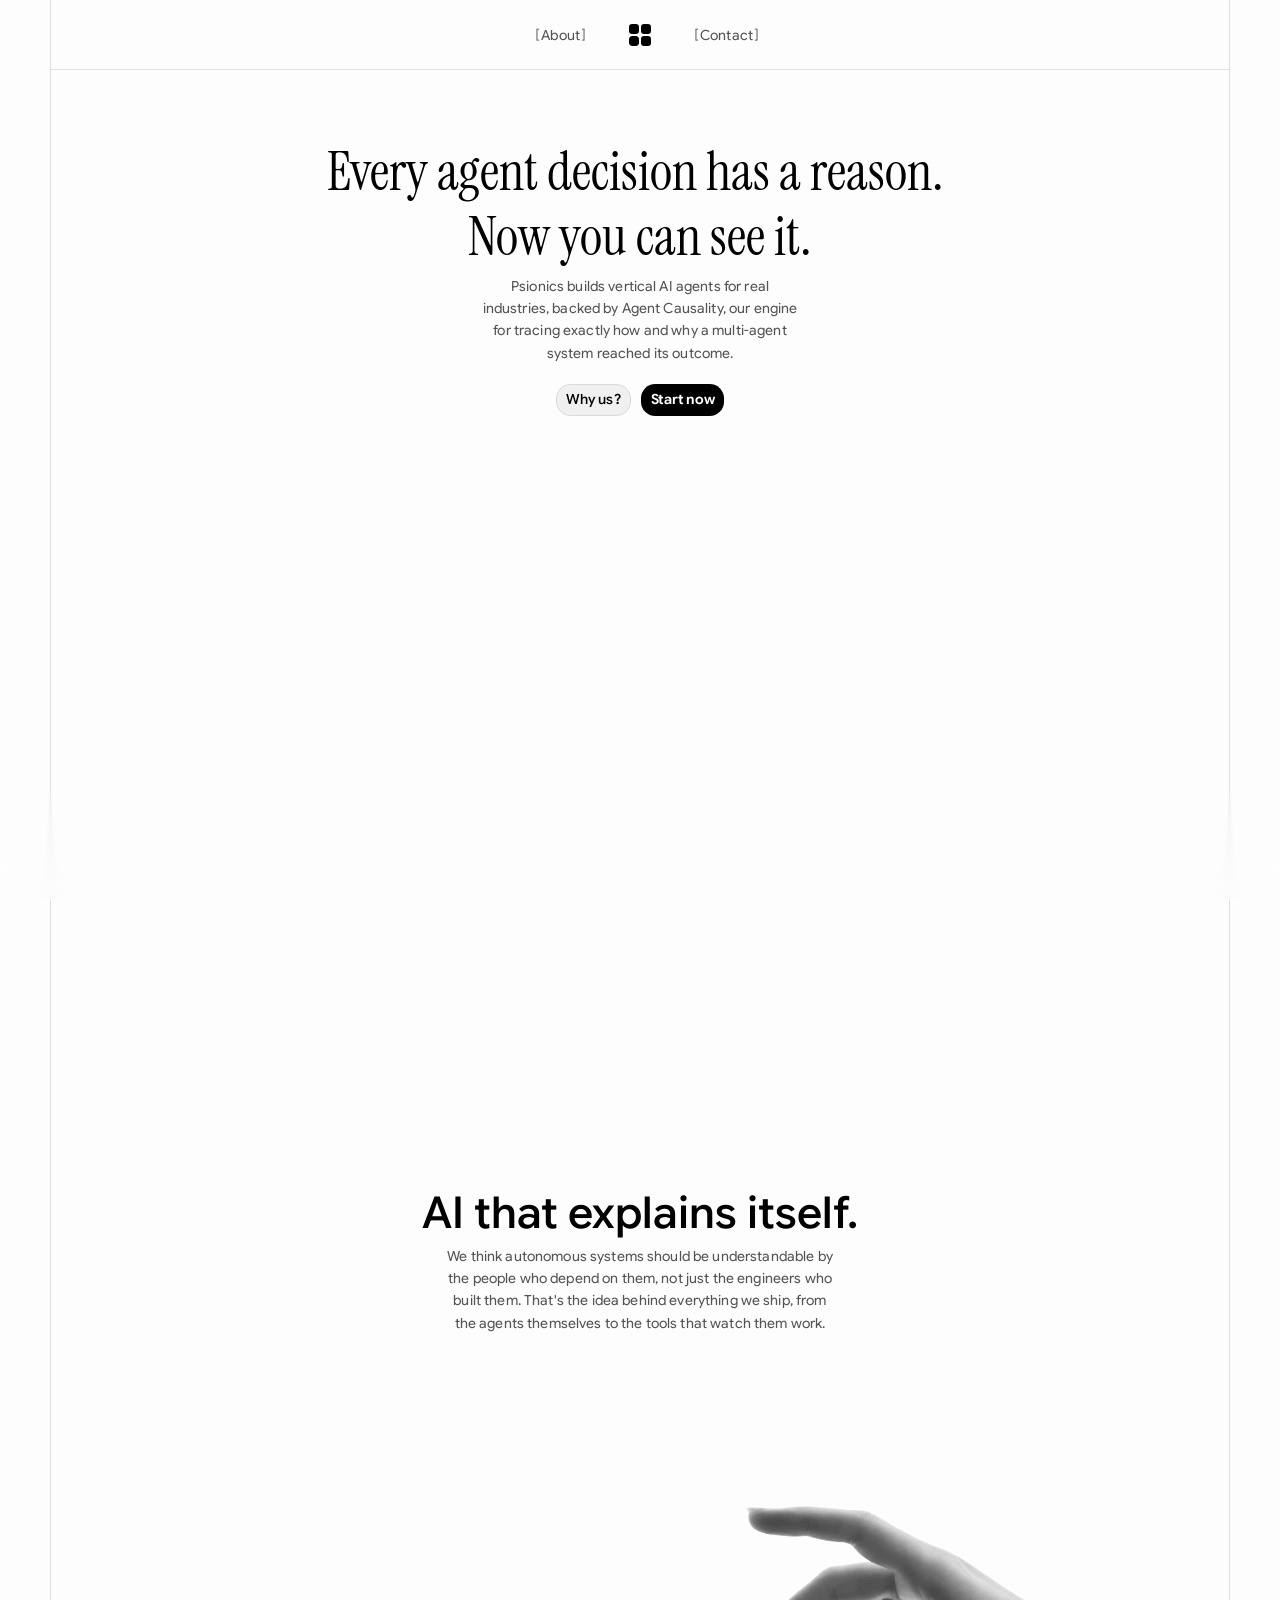
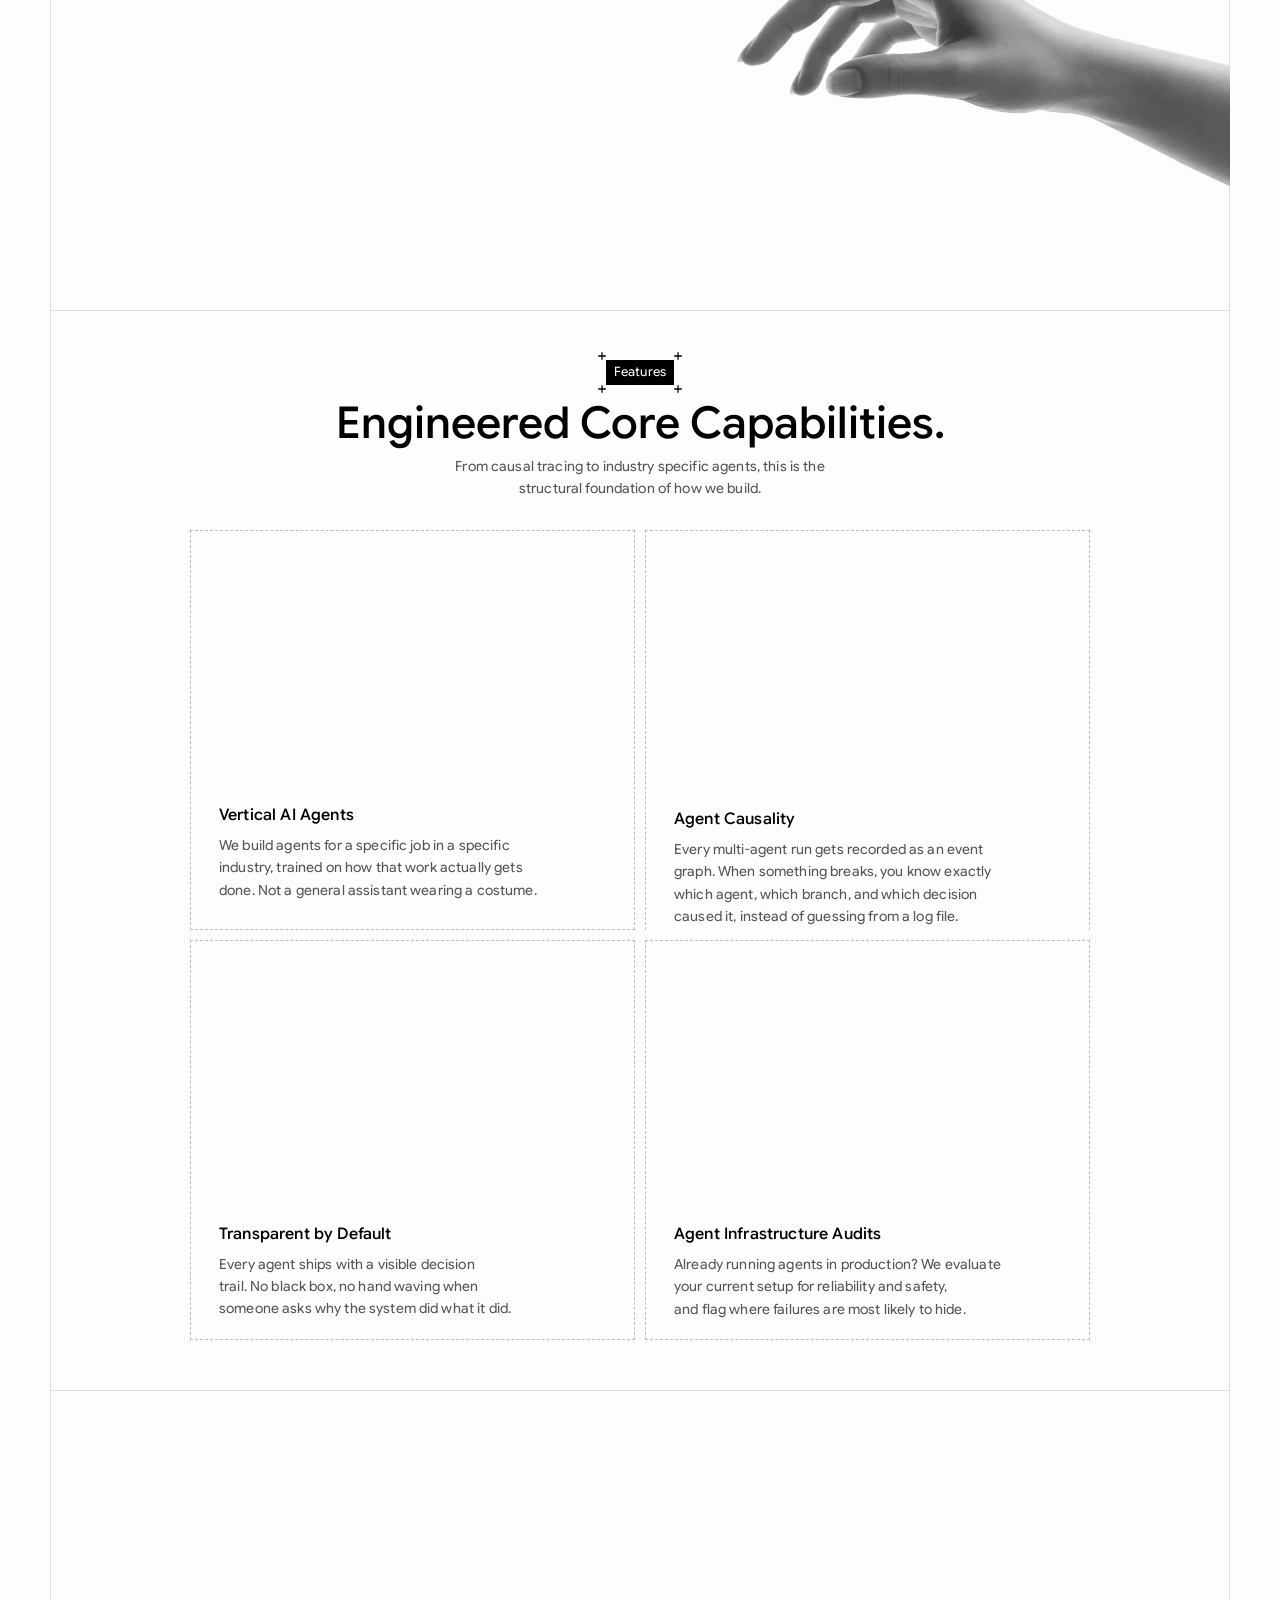
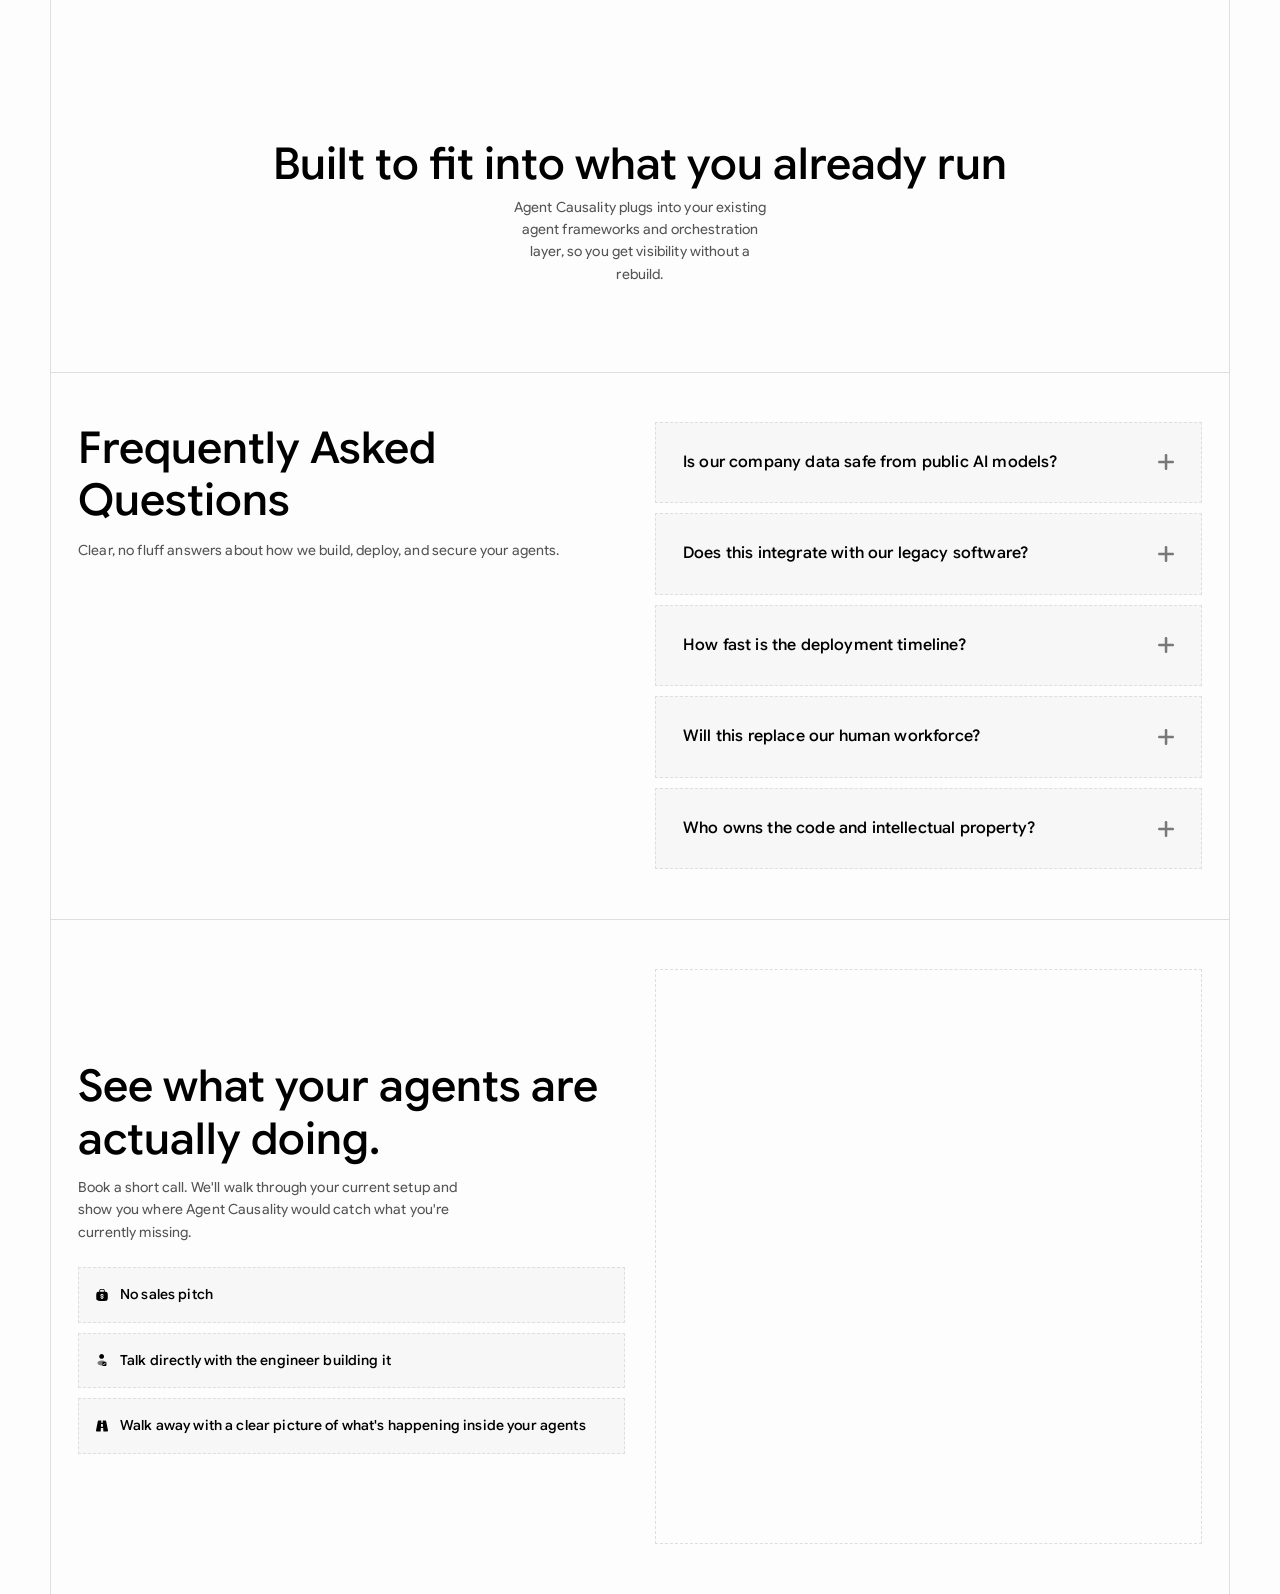
==== commit 7cac5de8: "fixing favicon" ====
--- a/web/about.html
+++ b/web/about.html
@@ -10,8 +10,7 @@
     <meta name="description" content="Made with Site">
     <meta name="framer-search-index" content="https://framerusercontent.com/sites/24EMgg3p4VVwy2FYUBpUP5/searchIndex-9DX5m1fhhprA.json">
     <meta name="framer-search-index-fallback" content="https://framerusercontent.com/sites/24EMgg3p4VVwy2FYUBpUP5/searchIndex-yzGtSS8O4ef8.json">
-    <link href="../content/images/logo-mark-light.svg" rel="icon" media="(prefers-color-scheme: light)">
-    <link href="../content/images/logo-mark-dark.svg" rel="icon" media="(prefers-color-scheme: dark)">
+    <link href="../content/assets/icon.png" rel="icon">
     <link rel="apple-touch-icon" href="../content/images/app-icon.png">
     <!-- Open Graph -->
     <meta property="og:type" content="website">
--- a/web/psionics-overrides.css
+++ b/web/psionics-overrides.css
@@ -208,8 +208,8 @@
   display: flex;
   align-items: center;
   justify-content: center;
-  width: 48px;
-  height: 48px;
+  width: 24px;
+  height: 24px;
   border-radius: 8px;
 }
 
@@ -219,8 +219,8 @@
   flex: none;
   background-color: var(--token-ee24881a-d59f-4831-81c5-31b2a73efdd2, rgb(120, 120, 120));
   transition: background-color 0.15s ease;
-  -webkit-mask: url("data:image/svg+xml,<svg xmlns='http://www.w3.org/2000/svg' viewBox='0 0 24 24'><path d='M12 .297c-6.63 0-12 5.373-12 12 0 5.303 3.438 9.8 8.205 11.385.6.113.82-.258.82-.577 0-.285-.01-1.04-.015-2.04-3.338.724-4.042-1.61-4.042-1.61C4.422 18.07 3.633 17.7 3.633 17.7c-1.087-.744.084-.729.084-.729 1.205.084 1.838 1.236 1.838 1.236 1.07 1.835 2.809 1.305 3.495.998.108-.776.417-1.305.76-1.605-2.665-.3-5.466-1.332-5.466-5.93 0-1.31.465-2.38 1.235-3.22-.135-.303-.54-1.523.105-3.176 0 0 1.005-.322 3.3 1.23.96-.267 1.98-.399 3-.405 1.02.006 2.04.138 3 .405 2.28-1.552 3.285-1.23 3.285-1.23.645 1.653.24 2.873.12 3.176.765.84 1.23 1.91 1.23 3.22 0 4.61-2.805 5.625-5.475 5.92.42.36.81 1.096.81 2.22 0 1.606-.015 2.896-.015 3.286 0 .315.21.69.825.57C20.565 22.092 24 17.592 24 12.297c0-6.627-5.373-12-12-12' fill='#000'/></svg>") center / contain no-repeat;
-  mask: url("data:image/svg+xml,<svg xmlns='http://www.w3.org/2000/svg' viewBox='0 0 24 24'><path d='M12 .297c-6.63 0-12 5.373-12 12 0 5.303 3.438 9.8 8.205 11.385.6.113.82-.258.82-.577 0-.285-.01-1.04-.015-2.04-3.338.724-4.042-1.61-4.042-1.61C4.422 18.07 3.633 17.7 3.633 17.7c-1.087-.744.084-.729.084-.729 1.205.084 1.838 1.236 1.838 1.236 1.07 1.835 2.809 1.305 3.495.998.108-.776.417-1.305.76-1.605-2.665-.3-5.466-1.332-5.466-5.93 0-1.31.465-2.38 1.235-3.22-.135-.303-.54-1.523.105-3.176 0 0 1.005-.322 3.3 1.23.96-.267 1.98-.399 3-.405 1.02.006 2.04.138 3 .405 2.28-1.552 3.285-1.23 3.285-1.23.645 1.653.24 2.873.12 3.176.765.84 1.23 1.91 1.23 3.22 0 4.61-2.805 5.625-5.475 5.92.42.36.81 1.096.81 2.22 0 1.606-.015 2.896-.015 3.286 0 .315.21.69.825.57C20.565 22.092 24 17.592 24 12.297c0-6.627-5.373-12-12-12' fill='#000'/></svg>") center / contain no-repeat;
+  -webkit-mask: url("data:image/svg+xml,<svg xmlns='http://www.w3.org/2000/svg' viewBox='0 0 24 24'><path d='M12 .297c-6.63 0-12 5.373-12 12 0 5.303 3.438 9.8 8.205 11.385.6.113.82-.258.82-.577 0-.285-.01-1.04-.015-2.04-3.338.724-4.042-1.61-4.042-1.61C4.422 18.07 3.633 17.7 3.633 17.7c-1.087-.744.084-.729.084-.729 1.205.084 1.838 1.236 1.838 1.236 1.07 1.835 2.809 1.305 3.495.998.108-.776.417-1.305.76-1.605-2.665-.3-5.466-1.332-5.466-5.93 0-1.31.465-2.38 1.235-3.22-.135-.303-.54-1.523.105-3.176 0 0 1.005-.322 3.3 1.23.96-.267 1.98-.399 3-.405 1.02.006 2.04.138 3 .405 2.28-1.552 3.285-1.23 3.285-1.23.645 1.653.24 2.873.12 3.176.765.84 1.23 1.91 1.23 3.22 0 4.61-2.805 5.625-5.475 5.92.42.36.81 1.096.81 2.22 0 1.606-.015 2.896-.015 3.286 0 .315.21.69.825.57C20.565 22.092 24 17.592 24 12.297c0-6.627-5.373-12-12-12'/></svg>") center / contain no-repeat;
+  mask: url("data:image/svg+xml,<svg xmlns='http://www.w3.org/2000/svg' viewBox='0 0 24 24'><path d='M12 .297c-6.63 0-12 5.373-12 12 0 5.303 3.438 9.8 8.205 11.385.6.113.82-.258.82-.577 0-.285-.01-1.04-.015-2.04-3.338.724-4.042-1.61-4.042-1.61C4.422 18.07 3.633 17.7 3.633 17.7c-1.087-.744.084-.729.084-.729 1.205.084 1.838 1.236 1.838 1.236 1.07 1.835 2.809 1.305 3.495.998.108-.776.417-1.305.76-1.605-2.665-.3-5.466-1.332-5.466-5.93 0-1.31.465-2.38 1.235-3.22-.135-.303-.54-1.523.105-3.176 0 0 1.005-.322 3.3 1.23.96-.267 1.98-.399 3-.405 1.02.006 2.04.138 3 .405 2.28-1.552 3.285-1.23 3.285-1.23.645 1.653.24 2.873.12 3.176.765.84 1.23 1.91 1.23 3.22 0 4.61-2.805 5.625-5.475 5.92.42.36.81 1.096.81 2.22 0 1.606-.015 2.896-.015 3.286 0 .315.21.69.825.57C20.565 22.092 24 17.592 24 12.297c0-6.627-5.373-12-12-12'/></svg>") center / contain no-repeat;
 }
 
 .psionics-github-link:hover .psionics-github-icon {
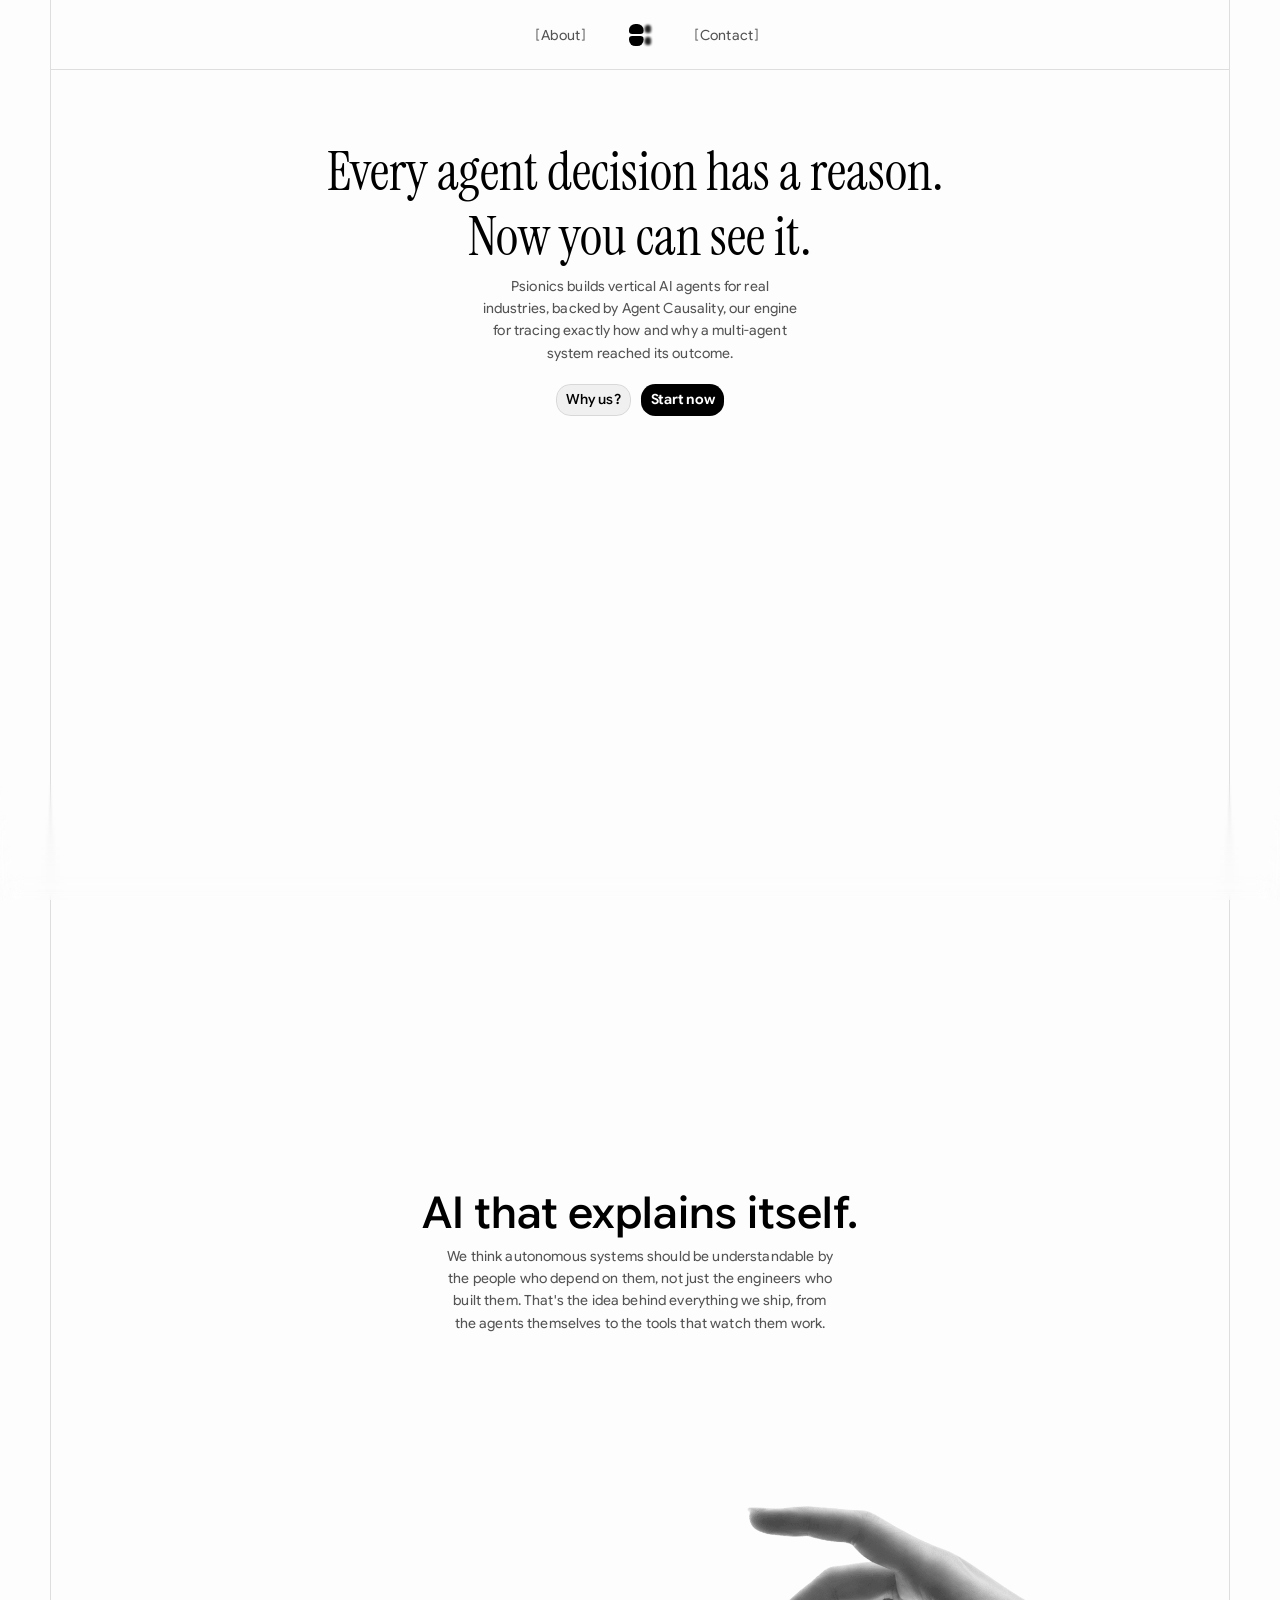
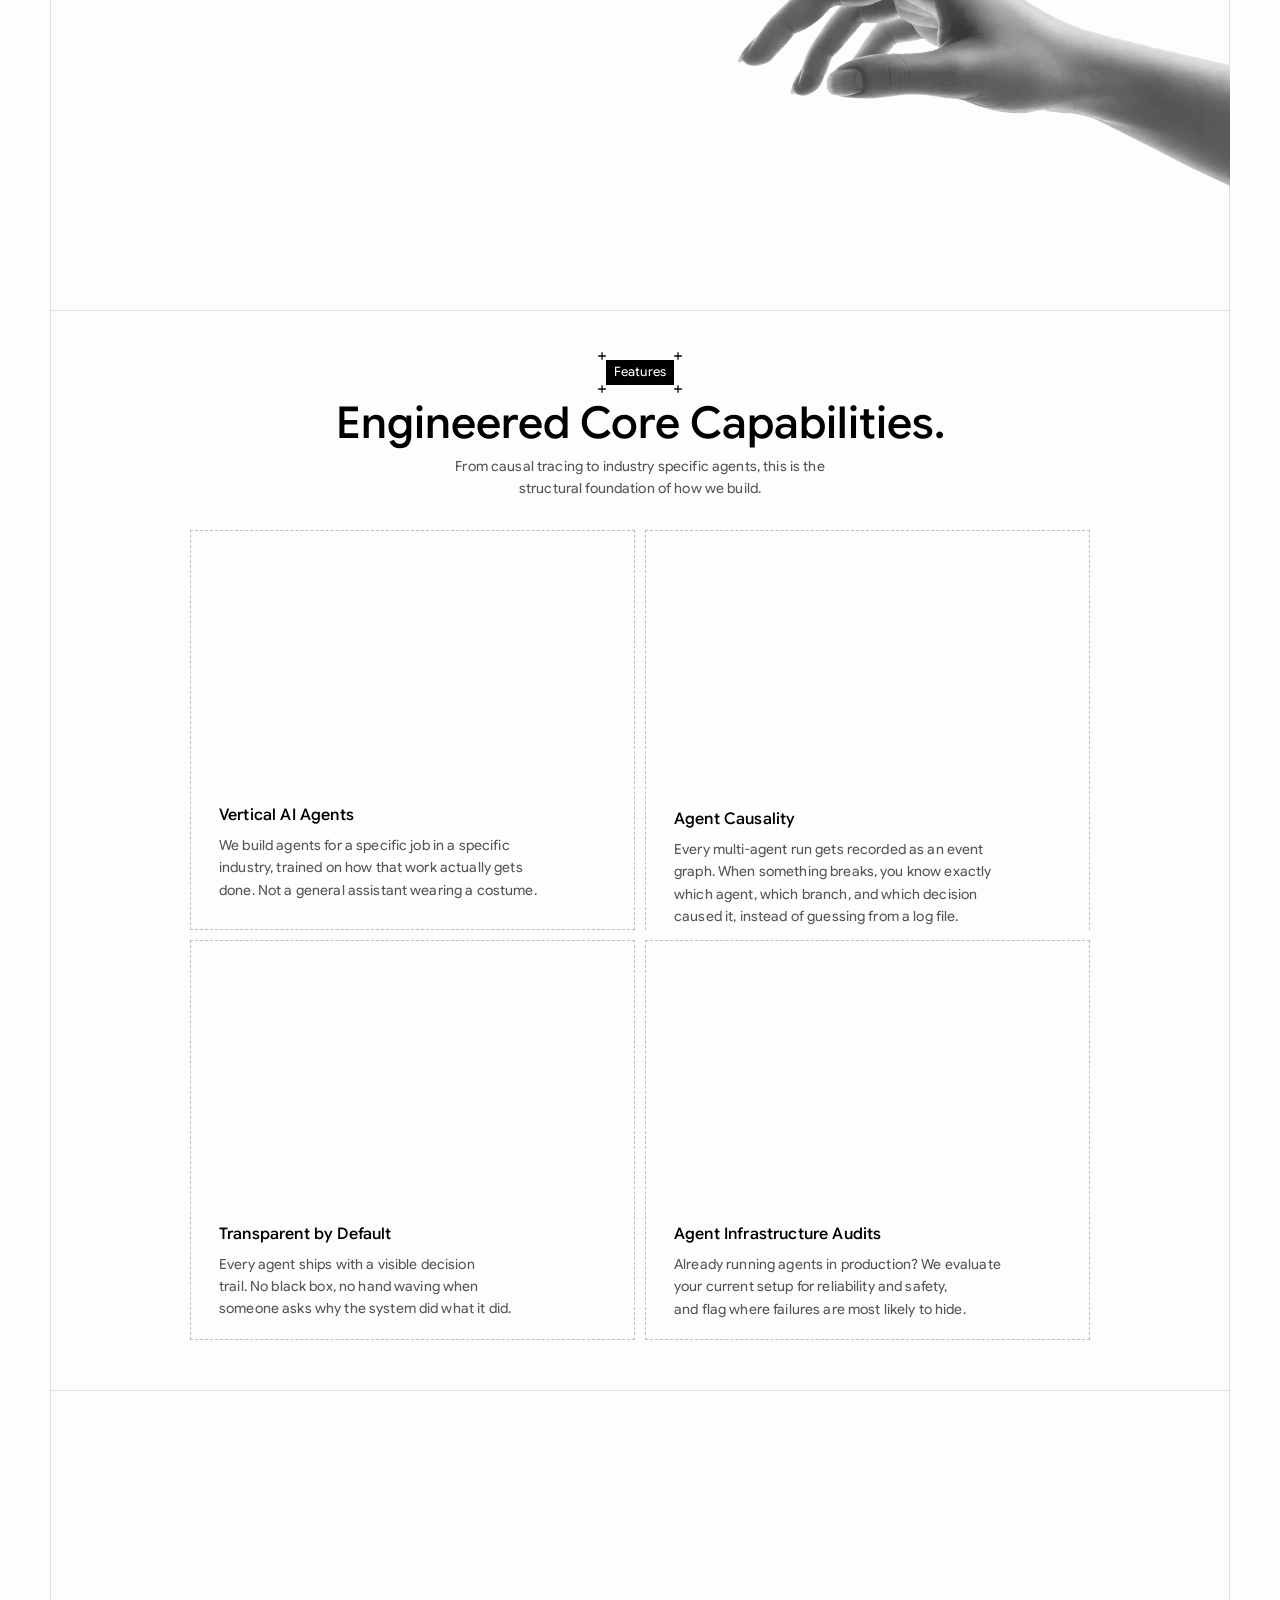
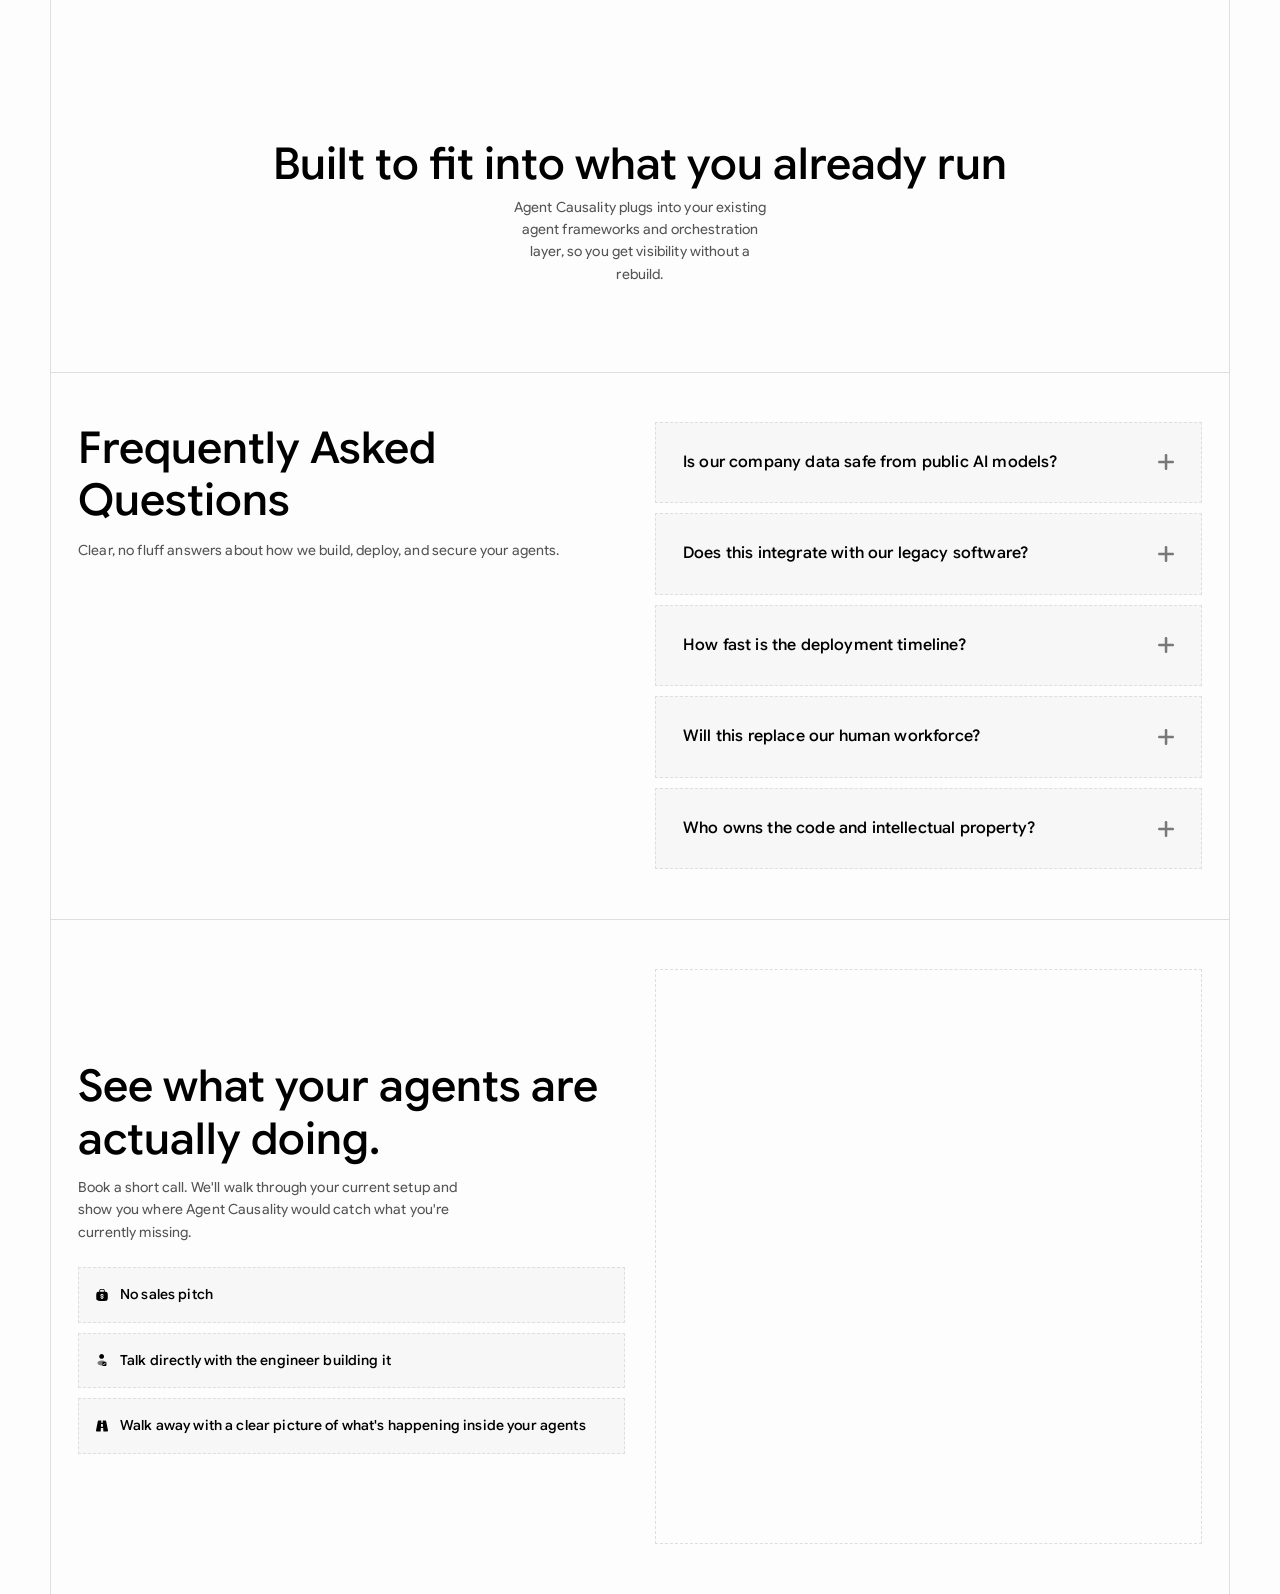
==== commit 3fcafd49: "remove: old framer logo in footer" ====
--- a/web/about.html
+++ b/web/about.html
@@ -322,11 +322,12 @@
 @font-face { font-family: "Inter Placeholder"; src: local("Arial"); ascent-override: 89.79%; descent-override: 22.36%; line-gap-override: 0.00%; size-adjust: 107.89% }</style>
 	<link href="https://fonts.gstatic.com" rel="preconnect" crossorigin>
 	
-	<meta name="robots" content="max-image-preview:large"><style data-framer-breakpoint-css>@media(min-width: 1200px){.hidden-1o75qfl{display:none!important}}@media(min-width: 810px) and (max-width: 1199.98px){.hidden-14j2ou3{display:none!important}}@media(max-width: 809.98px){.hidden-33rzvb{display:none!important}}@media(max-width: 809.98px){.hidden-1xn8rl8{display:none!important}}@media(min-width: 810px) and (max-width: 1199.98px){.hidden-1pxqvew{display:none!important}}@media(min-width: 1200px){.hidden-yqpees{display:none!important}}</style><style data-framer-css-ssr-minified data-framer-components="framer-lib-cursors-host framer-LqpOF PropertyOverrides framer-OzwMP framer-lcQ9o framer-lib-combinedCSSRules framer-jro2V framer-e8X8k framer-TkHJU framer-a5u2z framer-RMCgO framer-ObMmC framer-dRrz1 framer-QM3n8 framer-hguIJ framer-iG2Tq framer-69FHJ framer-OfVLa framer-DPOTx framer-9Ce6R framer-67dhO framer-OJFXs framer-bHJSy framer-8wlZ9">html,body,#main{box-sizing:border-box;margin:0;padding:0}:root{-webkit-font-smoothing:antialiased;-moz-osx-font-smoothing:grayscale}*{box-sizing:border-box;-webkit-font-smoothing:inherit}h1,h2,h3,h4,h5,h6,p,figure{margin:0}body,input,textarea,select,button{font-family:sans-serif;font-size:12px}body{--token-358f9ea8-35a8-474d-aea3-3d32a4090f35:#fff;--token-285ef153-d569-42f5-b925-84d6d4b8fa63:#000;--token-fe732e94-f30f-4945-91af-015cdcf1f937:#0000000d;--token-c501e0d1-c10e-4ef2-baa7-db83ded46808:#0000001a;--token-66b6d7ff-ba33-4d69-8906-b2633b6d4a86:#545454;--token-6e6e337d-28cc-44d1-a0da-bb7b5b6c59e1:#000;--token-7e7d9213-6afe-4309-afa8-7dccf478cb0d:#dedede;--token-6c8d10ba-463b-4990-b64f-32918ca2d4f2:#fdfdfd;--token-d8ccb723-1f35-4e56-aba6-0694e1de791e:#000;--token-ee24881a-d59f-4831-81c5-31b2a73efdd2:#787878;--token-184dcff3-e572-4075-ade0-8c6d8e309c5e:#787878;--token-67254f3c-b607-431f-8193-1d669a2bdcca:#a1a1a1;--token-0375e251-61b8-4925-a799-386df3afe9b8:#000;--token-8a48a509-d30c-45be-ab76-ca7d93a6ff7a:#333;--token-71d4309d-2a6d-4aaa-bb59-7fc6ce2d6262:#0000001a;--token-70c2ae7b-a5e6-4414-a82e-94a47fd10245:#333;--token-1f4a9512-b90d-4ca4-bb0a-8c8034c20bcc:#00000008;--token-95a8f7e0-de26-4a21-abd8-7324f048c094:#bdbdbd;--token-72a59867-6fb7-4e45-af48-7fdda01d52cf:#fff;--token-18b15b83-4ec0-475b-b37c-540277e0faa8:#fff;--token-813ec4a8-3f64-40f4-ae75-c758ceafa922:#636363;--token-19bed0b5-c586-49d3-b40e-9867aec7f20a:#5b9cfc;--token-4a1e7493-0681-4389-9ee4-885b715421ed:#5b9cfc33;--token-2035a202-617c-4af0-aa75-ad99be73f16c:#3455fa;--token-88de8be5-fdc6-43ad-98d5-dc2e7d77e5cc:#f7f7f7;--token-60c35037-d3eb-4419-8c24-e6ccda86fba2:#000;--token-74f0a186-517f-42e6-9594-419eaad265e0:#2040e3;--token-487debdd-9588-4cf5-b389-1f7017cbcedd:#ededed;--token-50035390-3908-4921-abeb-233ceaab1b03:#000;--token-0492d6f2-d22d-49e2-88a7-a7e4b06bd484:#f24;--token-b06755cf-e72e-4b54-b92e-df84e1441a16:#ff224426;--token-4e110321-98f8-47ee-937e-751736baa2db:gray;--token-6d5ee4b8-b586-4209-ba49-2bd9ee06fba3:#0000;--token-f3a0c9ff-8414-4b74-ab31-ac24b461709f:#000;--token-8d93de31-742e-4952-a5e4-180cad41a568:#000}@supports (z-index:calc(infinity)){#__framer-badge-container{--infinity:infinity}}#__framer-badge-container{pointer-events:none;width:100%;z-index:calc(var(--infinity,2147480000));justify-content:flex-end;padding:20px;display:flex;position:fixed;bottom:0}@supports (background:-webkit-named-image(i)) and (not (grid-template-rows:subgrid)){body{--framer-will-change-override:transform}}@supports (background:-webkit-named-image(i)) and (not (position-area:top right)){body{--framer-will-change-filter-override:filter}}[data-framer-component-type=Text] div div span,[data-framer-component-type=Text] a div span,[data-framer-component-type=Text] span span span,[data-framer-component-type=Text] p span span,[data-framer-component-type=Text] h1 span span,[data-framer-component-type=Text] h2 span span,[data-framer-component-type=Text] h3 span span,[data-framer-component-type=Text] h4 span span,[data-framer-component-type=Text] h5 span span,[data-framer-component-type=Text] h6 span span,[data-framer-component-type=Text] a{font-family:var(--font-family);font-style:var(--font-style);font-weight:min(calc(var(--framer-font-weight-increase,0) + var(--font-weight,400)),900);color:var(--text-color);letter-spacing:var(--letter-spacing);font-size:var(--font-size);text-transform:var(--text-transform);--text-decoration:var(--framer-text-decoration-style,solid)var(--framer-text-decoration,none)var(--framer-text-decoration-color,currentcolor)var(--framer-text-decoration-thickness,auto);--text-decoration-skip-ink:var(--framer-text-decoration-skip-ink);--text-underline-offset:var(--framer-text-decoration-offset);line-height:var(--line-height);--font-family:var(--framer-font-family);--font-style:var(--framer-font-style);--font-weight:var(--framer-font-weight);--text-color:var(--framer-text-color);--letter-spacing:var(--framer-letter-spacing);--font-size:var(--framer-font-size);--text-transform:var(--framer-text-transform);--line-height:var(--framer-line-height)}@supports not (color:color(display-p3 1 1 1)){p.framer-text,div.framer-text,h1.framer-text,h2.framer-text,h3.framer-text,h4.framer-text,h5.framer-text,h6.framer-text,li.framer-text,ol.framer-text,ul.framer-text,span.framer-text:not([data-text-fill]){color:var(--framer-blockquote-text-color-rgb,var(--framer-blockquote-text-color,var(--framer-text-color-rgb,var(--framer-text-color,#000))));-webkit-text-stroke-color:var(--framer-text-stroke-color-rgb,var(--framer-text-stroke-color,initial))}mark.framer-text{background-color:var(--framer-blockquote-text-background-color-rgb,var(--framer-blockquote-text-background-color,var(--framer-text-background-color-rgb,var(--framer-text-background-color,initial))))}}@supports not (color:color(display-p3 1 1 1)){code.framer-text,code.framer-text span.framer-text:not([data-text-fill]){color:var(--framer-blockquote-text-color-rgb,var(--framer-blockquote-text-color,var(--framer-code-text-color-rgb,var(--framer-code-text-color,var(--framer-text-color-rgb,var(--framer-text-color,#000))))))}}@supports not (color:color(display-p3 1 1 1)){a.framer-text,span.framer-text[data-nested-link]{color:var(--framer-link-text-color-rgb,var(--framer-link-text-color,var(--framer-blockquote-text-color-rgb,var(--framer-blockquote-text-color,var(--framer-text-color-rgb,var(--framer-text-color,#000))))));background-color:var(--framer-link-text-background-color-rgb,var(--framer-link-text-background-color,initial));-webkit-text-decoration-color:var(--framer-link-text-decoration-color-rgb,var(--framer-link-text-decoration-color,var(--framer-text-decoration-color-rgb,var(--framer-text-decoration-color,currentcolor))));text-decoration-color:var(--framer-link-text-decoration-color-rgb,var(--framer-link-text-decoration-color,var(--framer-text-decoration-color-rgb,var(--framer-text-decoration-color,currentcolor))))}}@supports not (color:color(display-p3 1 1 1)){code.framer-text a.framer-text,code.framer-text a.framer-text span.framer-text:not([data-text-fill]),code.framer-text span.framer-text[data-nested-link],code.framer-text span.framer-text[data-nested-link] span.framer-text:not([data-text-fill]){color:var(--framer-link-text-color-rgb,var(--framer-link-text-color,var(--framer-blockquote-text-color-rgb,var(--framer-blockquote-text-color,var(--framer-code-text-color-rgb,var(--framer-code-text-color,var(--framer-text-color-rgb,var(--framer-text-color,#000))))))))}}@supports not (color:color(display-p3 1 1 1)){a.framer-text:hover,span.framer-text[data-nested-link]:hover{color:var(--framer-link-hover-text-color-rgb,var(--framer-link-hover-text-color,var(--framer-link-text-color-rgb,var(--framer-link-text-color,var(--framer-blockquote-text-color-rgb,var(--framer-blockquote-text-color,var(--framer-text-color-rgb,var(--framer-text-color,#000))))))));background-color:var(--framer-link-hover-text-background-color-rgb,var(--framer-link-hover-text-background-color,var(--framer-link-text-background-color-rgb,var(--framer-link-text-background-color,var(--framer-text-background-color-rgb,var(--framer-text-background-color,initial))))));-webkit-text-decoration-color:var(--framer-link-hover-text-decoration-color-rgb,var(--framer-link-hover-text-decoration-color,var(--framer-link-text-decoration-color-rgb,var(--framer-link-text-decoration-color,var(--framer-text-decoration-color-rgb,var(--framer-text-decoration-color,currentcolor))))));text-decoration-color:var(--framer-link-hover-text-decoration-color-rgb,var(--framer-link-hover-text-decoration-color,var(--framer-link-text-decoration-color-rgb,var(--framer-link-text-decoration-color,var(--framer-text-decoration-color-rgb,var(--framer-text-decoration-color,currentcolor))))))}}@supports not (color:color(display-p3 1 1 1)){code.framer-text a.framer-text:hover,code.framer-text span.framer-text[data-nested-link]:hover{color:var(--framer-link-hover-text-color-rgb,var(--framer-link-hover-text-color,var(--framer-link-text-color-rgb,var(--framer-link-text-color,var(--framer-blockquote-text-color-rgb,var(--framer-blockquote-text-color,var(--framer-code-text-color-rgb,var(--framer-code-text-color,var(--framer-text-color-rgb,var(--framer-text-color,#000))))))))))}}@supports not (color:color(display-p3 1 1 1)){a.framer-text[data-framer-page-link-current],span.framer-text[data-framer-page-link-current]{color:var(--framer-link-current-text-color-rgb,var(--framer-link-current-text-color,var(--framer-link-text-color-rgb,var(--framer-link-text-color,var(--framer-text-color-rgb,var(--framer-text-color,#000))))));background-color:var(--framer-link-current-text-background-color-rgb,var(--framer-link-current-text-background-color,var(--framer-link-text-background-color-rgb,var(--framer-link-text-background-color,var(--framer-text-background-color-rgb,var(--framer-text-background-color,initial))))));-webkit-text-decoration-color:var(--framer-link-current-text-decoration-color-rgb,var(--framer-link-current-text-decoration-color,var(--framer-link-text-decoration-color-rgb,var(--framer-link-text-decoration-color,var(--framer-text-decoration-color-rgb,var(--framer-text-decoration-color,currentcolor))))));text-decoration-color:var(--framer-link-current-text-decoration-color-rgb,var(--framer-link-current-text-decoration-color,var(--framer-link-text-decoration-color-rgb,var(--framer-link-text-decoration-color,var(--framer-text-decoration-color-rgb,var(--framer-text-decoration-color,currentcolor))))))}}@supports not (color:color(display-p3 1 1 1)){code.framer-text a.framer-text[data-framer-page-link-current],code.framer-text a.framer-text[data-framer-page-link-current] span.framer-text:not([data-text-fill]),code.framer-text span.framer-text[data-framer-page-link-current],code.framer-text span.framer-text[data-framer-page-link-current] span.framer-text:not([data-text-fill]){color:var(--framer-link-current-text-color-rgb,var(--framer-link-current-text-color,var(--framer-link-text-color-rgb,var(--framer-link-text-color,var(--framer-code-text-color-rgb,var(--framer-code-text-color,var(--framer-text-color-rgb,var(--framer-text-color,#000))))))));background-color:var(--framer-link-current-text-background-color-rgb,var(--framer-link-current-text-background-color,var(--framer-link-text-background-color-rgb,var(--framer-link-text-background-color,var(--framer-text-background-color-rgb,var(--framer-text-background-color,initial))))))}}@supports not (color:color(display-p3 1 1 1)){a.framer-text[data-framer-page-link-current]:hover,span.framer-text[data-framer-page-link-current]:hover{color:var(--framer-link-hover-text-color-rgb,var(--framer-link-hover-text-color,var(--framer-link-current-text-color-rgb,var(--framer-link-current-text-color,var(--framer-link-text-color-rgb,var(--framer-link-text-color,var(--framer-code-text-color-rgb,var(--framer-code-text-color,var(--framer-text-color-rgb,var(--framer-text-color,#000))))))))));background-color:var(--framer-link-hover-text-background-color-rgb,var(--framer-link-hover-text-background-color,var(--framer-link-current-text-background-color-rgb,var(--framer-link-current-text-background-color,var(--framer-link-text-background-color-rgb,var(--framer-link-text-background-color,initial))))));-webkit-text-decoration-color:var(--framer-link-hover-text-decoration-color-rgb,var(--framer-link-hover-text-decoration-color,var(--framer-link-current-text-decoration-color-rgb,var(--framer-link-current-text-decoration-color,var(--framer-link-text-decoration-color-rgb,var(--framer-link-text-decoration-color,var(--framer-text-decoration-color-rgb,var(--framer-text-decoration-color,currentcolor))))))));text-decoration-color:var(--framer-link-hover-text-decoration-color-rgb,var(--framer-link-hover-text-decoration-color,var(--framer-link-current-text-decoration-color-rgb,var(--framer-link-current-text-decoration-color,var(--framer-link-text-decoration-color-rgb,var(--framer-link-text-decoration-color,var(--framer-text-decoration-color-rgb,var(--framer-text-decoration-color,currentcolor))))))))}}@supports not (color:color(display-p3 1 1 1)){code.framer-text a.framer-text[data-framer-page-link-current]:hover,code.framer-text a.framer-text[data-framer-page-link-current]:hover span.framer-text:not([data-text-fill]),code.framer-text span.framer-text[data-framer-page-link-current]:hover,code.framer-text span.framer-text[data-framer-page-link-current]:hover span.framer-text:not([data-text-fill]){color:var(--framer-link-hover-text-color-rgb,var(--framer-link-hover-text-color,var(--framer-link-current-text-color-rgb,var(--framer-link-current-text-color,var(--framer-link-text-color-rgb,var(--framer-link-text-color,var(--framer-code-text-color-rgb,var(--framer-code-text-color,var(--framer-text-color-rgb,var(--framer-text-color,#000))))))))));background-color:var(--framer-link-hover-text-background-color-rgb,var(--framer-link-hover-text-background-color,var(--framer-link-current-text-background-color-rgb,var(--framer-link-current-text-background-color,var(--framer-link-text-background-color-rgb,var(--framer-link-text-background-color,initial))))))}}[data-framer-component-type=Stack]:not([data-framer-generated])>*,[data-framer-component-type=Stack]:not([data-framer-generated])>[data-framer-component-type],NavigationContainer [data-framer-component-type=NavigationContainer]>*,[data-framer-component-type=NavigationContainer]>[data-framer-component-type]{position:relative}@supports not (overflow:clip){:root{--overflow-clip-fallback:hidden}}@supports (background:-webkit-named-image(i)) and (not (contain-intrinsic-size:inherit)){div.framer-text,p.framer-text,h1.framer-text,h2.framer-text,h3.framer-text,h4.framer-text,h5.framer-text,h6.framer-text,ol.framer-text,ul.framer-text,li.framer-text,blockquote.framer-text,.framer-text.framer-image{display:var(--text-truncation-display-inline-for-safari-16,revert)}div.framer-text:after,p.framer-text:after,h1.framer-text:after,h2.framer-text:after,h3.framer-text:after,h4.framer-text:after,h5.framer-text:after,h6.framer-text:after,ol.framer-text:after,ul.framer-text:after,li.framer-text:after,blockquote.framer-text:after,.framer-text.framer-image:after{content:var(--text-truncation-line-break-for-safari-16);white-space:pre}.framer-text.framer-text-module,.framer-text.framer-table-wrapper{display:var(--text-truncation-display-none-for-safari-16,revert)}p.framer-text[data-text-fill]{display:var(--text-truncation-display-inline-for-safari-16,inline-block)}}@supports (corner-shape:superellipse(2)){:root{--one-if-corner-shape-supported:1}}.framer-cursor-none,.framer-cursor-none *{cursor:none!important}.framer-pointer-events-none,.framer-pointer-events-none *{pointer-events:none!important}@supports (aspect-ratio:1){body{--framer-aspect-ratio-supported:auto}}.framer-LqpOF.framer-7fmlcf,.framer-LqpOF .framer-7fmlcf{display:block}.framer-LqpOF.framer-yqpees{--selection-background-color:var(--token-4a1e7493-0681-4389-9ee4-885b715421ed,#5b9cfc33);--selection-color:var(--token-19bed0b5-c586-49d3-b40e-9867aec7f20a,#5b9cfc);background-color:var(--token-6c8d10ba-463b-4990-b64f-32918ca2d4f2,#f5f5f5);height:min-content;overflow:var(--overflow-clip-fallback,clip);flex-flow:column;place-content:center flex-start;align-items:center;gap:0;width:100%;padding:0;display:flex;position:relative}.framer-LqpOF .framer-sfzdwg-container{height:70px;position:var(--framer-canvas-fixed-position,fixed);z-index:10;flex:none;order:-1000;width:100%;top:0;left:0%}.framer-LqpOF.framer-1w73dgk{-webkit-user-select:none;user-select:none;position:fixed;inset:0}.framer-LqpOF.framer-13ncolp{z-index:9;flex-flow:row;flex:none;place-content:center;align-items:center;gap:10px;width:100%;height:100vh;padding:0 12px;display:flex;position:fixed;top:0;left:0;overflow:visible}.framer-LqpOF .framer-130i9u6-container{will-change:var(--framer-will-change-effect-override,transform);flex:1 0 0;width:1px;height:100%;position:relative}.framer-LqpOF .framer-tg3zgh{margin:0;background:0 0;flex-grow:1;width:0;height:0;margin-bottom:0;position:relative}.framer-LqpOF .framer-12ffj3x-container{bottom:calc(calc(100% - min(var(--framer-viewport-height,100%),100%)) + 0px);pointer-events:none;height:240px;position:var(--framer-canvas-fixed-position,fixed);z-index:10;flex:none;order:1002;width:100%;left:0}.framer-LqpOF .framer-1pg213s-container{flex:none;order:1003;width:100%;height:auto;position:relative}[data-layout-template=true]>#overlay{margin-bottom:0}.framer-LqpOF[data-selection=true] * ::selection{color:var(--selection-color,none);background-color:var(--selection-background-color,none)}.framer-LqpOF [data-selection=true] * ::selection{color:var(--selection-color,none);background-color:var(--selection-background-color,none)}@media (max-width:809.98px){.framer-LqpOF .framer-sfzdwg-container{width:unset;left:12px;right:12px}}.ssr-variant{display:contents}@supports (aspect-ratio:1){body{--framer-aspect-ratio-supported:auto}}.framer-OzwMP.framer-xkaqe6,.framer-OzwMP .framer-xkaqe6{display:block}.framer-OzwMP.framer-wl7jcf{height:70px;overflow:var(--overflow-clip-fallback,clip);flex-flow:row;place-content:center;align-items:center;gap:10px;width:1000px;padding:0;display:flex;position:relative}.framer-OzwMP .framer-1uuh4hs{max-width:1180px;height:100%;overflow:var(--overflow-clip-fallback,clip);flex-flow:row;flex:1 0 0;place-content:center;align-items:center;gap:0;width:1px;padding:0 28px;display:flex;position:relative}.framer-OzwMP .framer-1nb70iu{height:min-content;overflow:var(--overflow-clip-fallback,clip);flex-flow:row;flex:1 0 0;place-content:center flex-end;align-items:center;gap:20px;width:1px;padding:0;display:flex;position:relative}.framer-OzwMP .framer-q19tcp-container,.framer-OzwMP .framer-btbdi1-container,.framer-OzwMP .framer-1p6qu0m-container,.framer-OzwMP .framer-mqlrmf-container,.framer-OzwMP .framer-pu3uca-container{flex:none;width:auto;height:auto;position:relative}.framer-OzwMP .framer-g3w6q6{flex-flow:row;flex:none;place-content:center;align-items:center;gap:10px;width:22px;height:22px;padding:0;text-decoration:none;display:flex;position:absolute;top:calc(50% - 11px);left:calc(50% - 11px);overflow:visible}.framer-OzwMP .framer-11azskw-container{will-change:var(--framer-will-change-effect-override,transform);z-index:1;flex:1 0 0;width:1px;height:auto;position:relative}.framer-OzwMP .framer-1ck6rat{height:100%;overflow:var(--overflow-clip-fallback,clip);pointer-events:none;flex:none;width:100px;position:relative}.framer-OzwMP .framer-9z2jr8{height:min-content;overflow:var(--overflow-clip-fallback,clip);flex-flow:row;flex:1 0 0;place-content:center flex-start;align-items:center;gap:20px;width:1px;padding:0;display:flex;position:relative}.framer-OzwMP.framer-v-mm42p5 .framer-1uuh4hs{max-width:780px}.framer-OzwMP.framer-v-19k9xp4.framer-wl7jcf,.framer-OzwMP.framer-v-ks8b7i.framer-wl7jcf{width:366px}.framer-OzwMP.framer-v-19k9xp4 .framer-1uuh4hs,.framer-OzwMP.framer-v-ks8b7i .framer-1uuh4hs{gap:unset;justify-content:space-between;max-width:600px}.framer-OzwMP.framer-v-19k9xp4 .framer-g3w6q6,.framer-OzwMP.framer-v-ks8b7i .framer-g3w6q6{left:unset;top:unset;z-index:1;position:relative}.framer-OzwMP[data-border=true]:after,.framer-OzwMP [data-border=true]:after{content:"";border-width:var(--border-top-width,0)var(--border-right-width,0)var(--border-bottom-width,0)var(--border-left-width,0);border-color:var(--border-color,none);border-style:var(--border-style,none);box-sizing:border-box;border-radius:inherit;corner-shape:inherit;pointer-events:none;width:100%;height:100%;position:absolute;top:0;left:0}.framer-lcQ9o.framer-h5u78t,.framer-lcQ9o .framer-h5u78t{display:block}.framer-lcQ9o.framer-jxkc1m{cursor:pointer;height:min-content;overflow:var(--overflow-clip-fallback,clip);will-change:var(--framer-will-change-override,transform);flex-flow:row;place-content:center;align-items:center;gap:10px;width:min-content;padding:4px 10px;text-decoration:none;display:flex;position:relative}.framer-lcQ9o .framer-1hiziu2{-webkit-user-select:none;user-select:none;white-space:pre;flex:none;width:auto;height:auto;position:relative}.framer-lcQ9o .framer-1gf40pe{-webkit-user-select:none;user-select:none;pointer-events:none;white-space:pre;z-index:1;flex:none;width:auto;height:auto;position:absolute;top:49%;left:4px}.framer-lcQ9o .framer-1acvs8d{-webkit-user-select:none;user-select:none;pointer-events:none;white-space:pre;z-index:1;flex:none;width:auto;height:auto;position:absolute;top:49%;right:4px}.framer-lcQ9o.framer-v-vzrzat.framer-jxkc1m{cursor:default}.framer-lcQ9o.framer-v-jxkc1m.hover .framer-1gf40pe{left:0}.framer-lcQ9o.framer-v-jxkc1m.hover .framer-1acvs8d{right:0}.framer-lcQ9o[data-border=true]:after,.framer-lcQ9o [data-border=true]:after{content:"";border-width:var(--border-top-width,0)var(--border-right-width,0)var(--border-bottom-width,0)var(--border-left-width,0);border-color:var(--border-color,none);border-style:var(--border-style,none);box-sizing:border-box;border-radius:inherit;corner-shape:inherit;pointer-events:none;width:100%;height:100%;position:absolute;top:0;left:0}body{--framer-will-change-override:none}@supports (background:-webkit-named-image(i)) and (not (grid-template-rows:subgrid)){body{--framer-will-change-override:transform}}body{--framer-will-change-filter-override:none}@supports (background:-webkit-named-image(i)) and (not (position-area:top right)){body{--framer-will-change-filter-override:filter}}[data-framer-component-type]{position:absolute}[data-framer-component-type=Text]{cursor:inherit}[data-framer-component-text-autosized] *{white-space:pre}[data-framer-component-type=Text]>*{text-align:var(--framer-text-alignment,start)}[data-framer-component-type=Text] span span,[data-framer-component-type=Text] p span,[data-framer-component-type=Text] h1 span,[data-framer-component-type=Text] h2 span,[data-framer-component-type=Text] h3 span,[data-framer-component-type=Text] h4 span,[data-framer-component-type=Text] h5 span,[data-framer-component-type=Text] h6 span{display:block}[data-framer-component-type=Text] span span span,[data-framer-component-type=Text] p span span,[data-framer-component-type=Text] h1 span span,[data-framer-component-type=Text] h2 span span,[data-framer-component-type=Text] h3 span span,[data-framer-component-type=Text] h4 span span,[data-framer-component-type=Text] h5 span span,[data-framer-component-type=Text] h6 span span{display:unset}[data-framer-component-type=Text] div div span,[data-framer-component-type=Text] a div span,[data-framer-component-type=Text] span span span,[data-framer-component-type=Text] p span span,[data-framer-component-type=Text] h1 span span,[data-framer-component-type=Text] h2 span span,[data-framer-component-type=Text] h3 span span,[data-framer-component-type=Text] h4 span span,[data-framer-component-type=Text] h5 span span,[data-framer-component-type=Text] h6 span span,[data-framer-component-type=Text] a{font-family:var(--font-family);font-style:var(--font-style);font-weight:min(calc(var(--framer-font-weight-increase,0) + var(--font-weight,400)),900);color:var(--text-color);letter-spacing:var(--letter-spacing);font-size:var(--font-size);text-transform:var(--text-transform);--text-decoration:var(--framer-text-decoration-style,solid)var(--framer-text-decoration,none)var(--framer-text-decoration-color,currentcolor)var(--framer-text-decoration-thickness,auto);--text-decoration-skip-ink:var(--framer-text-decoration-skip-ink);--text-underline-offset:var(--framer-text-decoration-offset);line-height:var(--line-height);--font-family:var(--framer-font-family);--font-style:var(--framer-font-style);--font-weight:var(--framer-font-weight);--text-color:var(--framer-text-color);--letter-spacing:var(--framer-letter-spacing);--font-size:var(--framer-font-size);--text-transform:var(--framer-text-transform);--line-height:var(--framer-line-height)}[data-framer-component-type=Text] a,[data-framer-component-type=Text] a div span,[data-framer-component-type=Text] a span span span,[data-framer-component-type=Text] a p span span,[data-framer-component-type=Text] a h1 span span,[data-framer-component-type=Text] a h2 span span,[data-framer-component-type=Text] a h3 span span,[data-framer-component-type=Text] a h4 span span,[data-framer-component-type=Text] a h5 span span,[data-framer-component-type=Text] a h6 span span{--font-family:var(--framer-link-font-family,var(--framer-font-family));--font-style:var(--framer-link-font-style,var(--framer-font-style));--font-weight:var(--framer-link-font-weight,var(--framer-font-weight));--text-color:var(--framer-link-text-color,var(--framer-text-color));--font-size:var(--framer-link-font-size,var(--framer-font-size));--text-transform:var(--framer-link-text-transform,var(--framer-text-transform));--text-decoration:var(--framer-link-text-decoration-style,var(--framer-text-decoration-style,solid))var(--framer-link-text-decoration,var(--framer-text-decoration,none))var(--framer-link-text-decoration-color,var(--framer-text-decoration-color,currentcolor))var(--framer-link-text-decoration-thickness,var(--framer-text-decoration-thickness,auto));--text-decoration-skip-ink:var(--framer-link-text-decoration-skip-ink,var(--framer-text-decoration-skip-ink));--text-underline-offset:var(--framer-link-text-decoration-offset,var(--framer-text-decoration-offset))}[data-framer-component-type=Text] a:hover,[data-framer-component-type=Text] a div span:hover,[data-framer-component-type=Text] a span span span:hover,[data-framer-component-type=Text] a p span span:hover,[data-framer-component-type=Text] a h1 span span:hover,[data-framer-component-type=Text] a h2 span span:hover,[data-framer-component-type=Text] a h3 span span:hover,[data-framer-component-type=Text] a h4 span span:hover,[data-framer-component-type=Text] a h5 span span:hover,[data-framer-component-type=Text] a h6 span span:hover{--font-family:var(--framer-link-hover-font-family,var(--framer-link-font-family,var(--framer-font-family)));--font-style:var(--framer-link-hover-font-style,var(--framer-link-font-style,var(--framer-font-style)));--font-weight:var(--framer-link-hover-font-weight,var(--framer-link-font-weight,var(--framer-font-weight)));--text-color:var(--framer-link-hover-text-color,var(--framer-link-text-color,var(--framer-text-color)));--font-size:var(--framer-link-hover-font-size,var(--framer-link-font-size,var(--framer-font-size)));--text-transform:var(--framer-link-hover-text-transform,var(--framer-link-text-transform,var(--framer-text-transform)));--text-decoration:var(--framer-link-hover-text-decoration-style,var(--framer-link-text-decoration-style,var(--framer-text-decoration-style,solid)))var(--framer-link-hover-text-decoration,var(--framer-link-text-decoration,var(--framer-text-decoration,none)))var(--framer-link-hover-text-decoration-color,var(--framer-link-text-decoration-color,var(--framer-text-decoration-color,currentcolor)))var(--framer-link-hover-text-decoration-thickness,var(--framer-link-text-decoration-thickness,var(--framer-text-decoration-thickness,auto)));--text-decoration-skip-ink:var(--framer-link-hover-text-decoration-skip-ink,var(--framer-link-text-decoration-skip-ink,var(--framer-text-decoration-skip-ink)));--text-underline-offset:var(--framer-link-hover-text-decoration-offset,var(--framer-link-text-decoration-offset,var(--framer-text-decoration-offset)))}[data-framer-component-type=Text].isCurrent a,[data-framer-component-type=Text].isCurrent a div span,[data-framer-component-type=Text].isCurrent a span span span,[data-framer-component-type=Text].isCurrent a p span span,[data-framer-component-type=Text].isCurrent a h1 span span,[data-framer-component-type=Text].isCurrent a h2 span span,[data-framer-component-type=Text].isCurrent a h3 span span,[data-framer-component-type=Text].isCurrent a h4 span span,[data-framer-component-type=Text].isCurrent a h5 span span,[data-framer-component-type=Text].isCurrent a h6 span span{--font-family:var(--framer-link-current-font-family,var(--framer-link-font-family,var(--framer-font-family)));--font-style:var(--framer-link-current-font-style,var(--framer-link-font-style,var(--framer-font-style)));--font-weight:var(--framer-link-current-font-weight,var(--framer-link-font-weight,var(--framer-font-weight)));--text-color:var(--framer-link-current-text-color,var(--framer-link-text-color,var(--framer-text-color)));--font-size:var(--framer-link-current-font-size,var(--framer-link-font-size,var(--framer-font-size)));--text-transform:var(--framer-link-current-text-transform,var(--framer-link-text-transform,var(--framer-text-transform)));--text-decoration:var(--framer-link-current-text-decoration-style,var(--framer-link-text-decoration-style,var(--framer-text-decoration-style,solid)))var(--framer-link-current-text-decoration,var(--framer-link-text-decoration,var(--framer-text-decoration,none)))var(--framer-link-current-text-decoration-color,var(--framer-link-text-decoration-color,var(--framer-text-decoration-color,currentcolor)))var(--framer-link-current-text-decoration-thickness,var(--framer-link-text-decoration-thickness,var(--framer-text-decoration-thickness,auto)));--text-decoration-skip-ink:var(--framer-link-current-text-decoration-skip-ink,var(--framer-link-text-decoration-skip-ink,var(--framer-text-decoration-skip-ink)));--text-underline-offset:var(--framer-link-current-text-decoration-offset,var(--framer-link-text-decoration-offset,var(--framer-text-decoration-offset)))}[data-framer-component-type=RichTextContainer]{outline:none;flex-direction:column;flex-shrink:0;justify-content:flex-start;display:flex}p.framer-text,div.framer-text,figure.framer-text,h1.framer-text,h2.framer-text,h3.framer-text,h4.framer-text,h5.framer-text,h6.framer-text,ol.framer-text,ul.framer-text{margin:0;padding:0}p.framer-text,div.framer-text,h1.framer-text,h2.framer-text,h3.framer-text,h4.framer-text,h5.framer-text,h6.framer-text,li.framer-text,ol.framer-text,ul.framer-text,mark.framer-text,span.framer-text:not([data-text-fill]){font-family:var(--framer-font-family-preview,var(--framer-blockquote-font-family,var(--framer-font-family,Inter,Inter Placeholder,sans-serif)));font-style:var(--framer-font-style-preview,var(--framer-blockquote-font-style,var(--framer-font-style,normal)));font-weight:var(--framer-font-weight-preview,var(--framer-blockquote-font-weight,var(--framer-font-weight,400)));color:var(--framer-blockquote-text-color,var(--framer-text-color,#000));font-size:calc(var(--framer-blockquote-font-size,var(--framer-font-size,16px))*var(--framer-font-size-scale,1));letter-spacing:var(--framer-blockquote-letter-spacing,var(--framer-letter-spacing,0));text-transform:var(--framer-blockquote-text-transform,var(--framer-text-transform,none));-webkit-text-decoration-line:var(--framer-blockquote-text-decoration,var(--framer-text-decoration,initial));text-decoration-line:var(--framer-blockquote-text-decoration,var(--framer-text-decoration,initial));-webkit-text-decoration-style:var(--framer-blockquote-text-decoration-style,var(--framer-text-decoration-style,initial));text-decoration-style:var(--framer-blockquote-text-decoration-style,var(--framer-text-decoration-style,initial));-webkit-text-decoration-color:var(--framer-blockquote-text-decoration-color,var(--framer-text-decoration-color,initial));text-decoration-color:var(--framer-blockquote-text-decoration-color,var(--framer-text-decoration-color,initial));text-decoration-thickness:var(--framer-blockquote-text-decoration-thickness,var(--framer-text-decoration-thickness,initial));text-decoration-skip-ink:var(--framer-blockquote-text-decoration-skip-ink,var(--framer-text-decoration-skip-ink,initial));text-underline-offset:var(--framer-blockquote-text-decoration-offset,var(--framer-text-decoration-offset,initial));line-height:var(--framer-blockquote-line-height,var(--framer-line-height,1.2em));text-align:var(--framer-blockquote-text-alignment,var(--framer-text-alignment,start));-webkit-text-stroke-width:var(--framer-text-stroke-width,initial);-webkit-text-stroke-color:var(--framer-text-stroke-color,initial);-moz-font-feature-settings:var(--framer-font-open-type-features,initial);-webkit-font-feature-settings:var(--framer-font-open-type-features,initial);font-feature-settings:var(--framer-font-open-type-features,initial);font-variation-settings:var(--framer-font-variation-axes-preview,var(--framer-font-variation-axes,normal));text-wrap:var(--framer-text-wrap-override,var(--framer-text-wrap))}mark.framer-text,p.framer-text,div.framer-text,h1.framer-text,h2.framer-text,h3.framer-text,h4.framer-text,h5.framer-text,h6.framer-text,li.framer-text,ol.framer-text,ul.framer-text{background-color:var(--framer-blockquote-text-background-color,var(--framer-text-background-color,initial));border-radius:var(--framer-blockquote-text-background-radius,var(--framer-text-background-radius,initial));corner-shape:var(--framer-blockquote-text-background-corner-shape,var(--framer-text-background-corner-shape,initial));padding:var(--framer-blockquote-text-background-padding,var(--framer-text-background-padding,initial))}@supports not (color:color(display-p3 1 1 1)){p.framer-text,div.framer-text,h1.framer-text,h2.framer-text,h3.framer-text,h4.framer-text,h5.framer-text,h6.framer-text,li.framer-text,ol.framer-text,ul.framer-text,span.framer-text:not([data-text-fill]){color:var(--framer-blockquote-text-color-rgb,var(--framer-blockquote-text-color,var(--framer-text-color-rgb,var(--framer-text-color,#000))));-webkit-text-stroke-color:var(--framer-text-stroke-color-rgb,var(--framer-text-stroke-color,initial))}mark.framer-text{background-color:var(--framer-blockquote-text-background-color-rgb,var(--framer-blockquote-text-background-color,var(--framer-text-background-color-rgb,var(--framer-text-background-color,initial))))}}.framer-fit-text .framer-text{white-space:nowrap;white-space-collapse:preserve}strong.framer-text{font-family:var(--framer-blockquote-font-family-bold,var(--framer-font-family-bold));font-style:var(--framer-blockquote-font-style-bold,var(--framer-font-style-bold));font-weight:var(--framer-blockquote-font-weight-bold,var(--framer-font-weight-bold,bolder));font-variation-settings:var(--framer-blockquote-font-variation-axes-bold,var(--framer-font-variation-axes-bold))}em.framer-text{font-family:var(--framer-blockquote-font-family-italic,var(--framer-font-family-italic));font-style:var(--framer-blockquote-font-style-italic,var(--framer-font-style-italic,italic));font-weight:var(--framer-blockquote-font-weight-italic,var(--framer-font-weight-italic));font-variation-settings:var(--framer-blockquote-font-variation-axes-italic,var(--framer-font-variation-axes-italic))}em.framer-text>strong.framer-text{font-family:var(--framer-blockquote-font-family-bold-italic,var(--framer-font-family-bold-italic));font-style:var(--framer-blockquote-font-style-bold-italic,var(--framer-font-style-bold-italic,italic));font-weight:var(--framer-blockquote-font-weight-bold-italic,var(--framer-font-weight-bold-italic,bolder));font-variation-settings:var(--framer-blockquote-font-variation-axes-bold-italic,var(--framer-font-variation-axes-bold-italic))}p.framer-text:not(:first-child),div.framer-text:not(:first-child),h1.framer-text:not(:first-child),h2.framer-text:not(:first-child),h3.framer-text:not(:first-child),h4.framer-text:not(:first-child),h5.framer-text:not(:first-child),h6.framer-text:not(:first-child),ol.framer-text:not(:first-child),ul.framer-text:not(:first-child),blockquote.framer-text:not(:first-child),table.framer-text:not(:first-child),figure.framer-text:not(:first-child),.framer-image.framer-text:not(:first-child){margin-top:var(--framer-blockquote-paragraph-spacing,var(--framer-paragraph-spacing,0))}li.framer-text>ul.framer-text:nth-child(2),li.framer-text>ol.framer-text:nth-child(2){margin-top:0}.framer-text[data-text-fill]{-webkit-text-fill-color:transparent;padding:max(0em,calc(calc(1.3em - var(--framer-blockquote-line-height,var(--framer-line-height,1.3em)))/2));margin:min(0em,calc(calc(1.3em - var(--framer-blockquote-line-height,var(--framer-line-height,1.3em)))/-2));-webkit-background-clip:text;background-clip:text;display:inline-block}code.framer-text,code.framer-text span.framer-text:not([data-text-fill]){font-family:var(--framer-code-font-family,var(--framer-font-family,Inter,Inter Placeholder,sans-serif));font-style:var(--framer-blockquote-font-style,var(--framer-code-font-style,var(--framer-font-style,normal)));font-weight:var(--framer-blockquote-font-weight,var(--framer-code-font-weight,var(--framer-font-weight,400)));color:var(--framer-blockquote-text-color,var(--framer-code-text-color,var(--framer-text-color,#000)));font-size:calc(var(--framer-blockquote-font-size,var(--framer-font-size,16px))*var(--framer-font-size-scale,1));letter-spacing:var(--framer-blockquote-letter-spacing,var(--framer-letter-spacing,0));line-height:var(--framer-blockquote-line-height,var(--framer-line-height,1.2em))}@supports not (color:color(display-p3 1 1 1)){code.framer-text,code.framer-text span.framer-text:not([data-text-fill]){color:var(--framer-blockquote-text-color-rgb,var(--framer-blockquote-text-color,var(--framer-code-text-color-rgb,var(--framer-code-text-color,var(--framer-text-color-rgb,var(--framer-text-color,#000))))))}}blockquote.framer-text{unicode-bidi:initial;margin-block-start:initial;margin-block-end:initial;margin-inline-start:initial;margin-inline-end:initial}a.framer-text,a.framer-text span.framer-text:not([data-text-fill]),span.framer-text[data-nested-link],span.framer-text[data-nested-link] span.framer-text:not([data-text-fill]){color:inherit;font-family:var(--framer-font-family-preview,var(--framer-link-font-family,var(--framer-blockquote-font-family,var(--framer-font-family,Inter,Inter Placeholder,sans-serif))));font-style:var(--framer-font-style-preview,var(--framer-link-font-style,var(--framer-blockquote-font-style,var(--framer-font-style,normal))));font-weight:var(--framer-font-weight-preview,var(--framer-link-font-weight,var(--framer-blockquote-font-weight,var(--framer-font-weight,400))));font-size:calc(var(--framer-blockquote-font-size,var(--framer-font-size,16px))*var(--framer-font-size-scale,1));text-transform:var(--framer-link-text-transform,var(--framer-blockquote-text-transform,var(--framer-text-transform,none)));cursor:var(--framer-custom-cursors,pointer);background-color:initial;border-radius:var(--framer-link-text-background-radius,initial);corner-shape:var(--framer-link-text-background-corner-shape,initial);padding:var(--framer-link-text-background-padding,initial)}a.framer-text,span.framer-text[data-nested-link]{color:var(--framer-link-text-color,var(--framer-blockquote-text-color,var(--framer-text-color,#000)));-webkit-text-decoration-line:var(--framer-link-text-decoration,var(--framer-blockquote-text-decoration,var(--framer-text-decoration,initial)));text-decoration-line:var(--framer-link-text-decoration,var(--framer-blockquote-text-decoration,var(--framer-text-decoration,initial)));-webkit-text-decoration-style:var(--framer-link-text-decoration-style,var(--framer-blockquote-text-decoration-style,var(--framer-text-decoration-style,initial)));text-decoration-style:var(--framer-link-text-decoration-style,var(--framer-blockquote-text-decoration-style,var(--framer-text-decoration-style,initial)));-webkit-text-decoration-color:var(--framer-link-text-decoration-color,var(--framer-blockquote-text-decoration-color,var(--framer-text-decoration-color,initial)));text-decoration-color:var(--framer-link-text-decoration-color,var(--framer-blockquote-text-decoration-color,var(--framer-text-decoration-color,initial)));text-decoration-thickness:var(--framer-link-text-decoration-thickness,var(--framer-blockquote-text-decoration-thickness,var(--framer-text-decoration-thickness,initial)));text-decoration-skip-ink:var(--framer-link-text-decoration-skip-ink,var(--framer-blockquote-text-decoration-skip-ink,var(--framer-text-decoration-skip-ink,initial)));text-underline-offset:var(--framer-link-text-decoration-offset,var(--framer-blockquote-text-decoration-offset,var(--framer-text-decoration-offset,initial)));background-color:var(--framer-link-text-background-color,initial)}@supports not (color:color(display-p3 1 1 1)){a.framer-text,span.framer-text[data-nested-link]{color:var(--framer-link-text-color-rgb,var(--framer-link-text-color,var(--framer-blockquote-text-color-rgb,var(--framer-blockquote-text-color,var(--framer-text-color-rgb,var(--framer-text-color,#000))))));background-color:var(--framer-link-text-background-color-rgb,var(--framer-link-text-background-color,initial));-webkit-text-decoration-color:var(--framer-link-text-decoration-color-rgb,var(--framer-link-text-decoration-color,var(--framer-text-decoration-color-rgb,var(--framer-text-decoration-color,currentcolor))));text-decoration-color:var(--framer-link-text-decoration-color-rgb,var(--framer-link-text-decoration-color,var(--framer-text-decoration-color-rgb,var(--framer-text-decoration-color,currentcolor))))}}code.framer-text a.framer-text,code.framer-text a.framer-text span.framer-text:not([data-text-fill]),code.framer-text span.framer-text[data-nested-link],code.framer-text span.framer-text[data-nested-link] span.framer-text:not([data-text-fill]){font-family:var(--framer-code-font-family,var(--framer-font-family,Inter,Inter Placeholder,sans-serif));font-style:var(--framer-blockquote-font-style,var(--framer-code-font-style,var(--framer-font-style,normal)));font-weight:var(--framer-blockquote-font-weight,var(--framer-code-font-weight,var(--framer-font-weight,400)));color:inherit;font-size:calc(var(--framer-blockquote-font-size,var(--framer-font-size,16px))*var(--framer-font-size-scale,1))}code.framer-text a.framer-text,code.framer-text span.framer-text[data-nested-link]{color:var(--framer-link-text-color,var(--framer-blockquote-text-color,var(--framer-code-text-color,var(--framer-text-color,#000))))}@supports not (color:color(display-p3 1 1 1)){code.framer-text a.framer-text,code.framer-text a.framer-text span.framer-text:not([data-text-fill]),code.framer-text span.framer-text[data-nested-link],code.framer-text span.framer-text[data-nested-link] span.framer-text:not([data-text-fill]){color:var(--framer-link-text-color-rgb,var(--framer-link-text-color,var(--framer-blockquote-text-color-rgb,var(--framer-blockquote-text-color,var(--framer-code-text-color-rgb,var(--framer-code-text-color,var(--framer-text-color-rgb,var(--framer-text-color,#000))))))))}}a.framer-text:hover,a.framer-text:hover span.framer-text:not([data-text-fill]),span.framer-text[data-nested-link]:hover,span.framer-text[data-nested-link]:hover span.framer-text:not([data-text-fill]){font-family:var(--framer-font-family-preview,var(--framer-link-hover-font-family,var(--framer-link-font-family,var(--framer-blockquote-font-family,var(--framer-font-family,Inter,Inter Placeholder,sans-serif)))));font-style:var(--framer-font-style-preview,var(--framer-link-hover-font-style,var(--framer-link-font-style,var(--framer-blockquote-font-style,var(--framer-font-style,normal)))));font-weight:var(--framer-font-weight-preview,var(--framer-link-hover-font-weight,var(--framer-link-font-weight,var(--framer-blockquote-font-weight,var(--framer-font-weight,400)))));font-size:calc(var(--framer-link-hover-font-size,var(--framer-blockquote-font-size,var(--framer-font-size,16px)))*var(--framer-font-size-scale,1));text-transform:var(--framer-link-hover-text-transform,var(--framer-link-text-transform,var(--framer-blockquote-text-transform,var(--framer-text-transform,none))));border-radius:var(--framer-link-hover-text-background-radius,var(--framer-link-text-background-radius,var(--framer-text-background-radius,initial)));corner-shape:var(--framer-link-hover-text-background-corner-shape,var(--framer-link-text-background-corner-shape,var(--framer-text-background-corner-shape,initial)));padding:var(--framer-link-hover-text-background-padding,var(--framer-link-text-background-padding,var(--framer-text-background-padding,initial)))}a.framer-text:hover,span.framer-text[data-nested-link]:hover{color:var(--framer-link-hover-text-color,var(--framer-link-text-color,var(--framer-blockquote-text-color,var(--framer-text-color,#000))));-webkit-text-decoration-line:var(--framer-link-hover-text-decoration,var(--framer-link-text-decoration,var(--framer-blockquote-text-decoration,var(--framer-text-decoration,initial))));text-decoration-line:var(--framer-link-hover-text-decoration,var(--framer-link-text-decoration,var(--framer-blockquote-text-decoration,var(--framer-text-decoration,initial))));-webkit-text-decoration-style:var(--framer-link-hover-text-decoration-style,var(--framer-link-text-decoration-style,var(--framer-blockquote-text-decoration-style,var(--framer-text-decoration-style,initial))));text-decoration-style:var(--framer-link-hover-text-decoration-style,var(--framer-link-text-decoration-style,var(--framer-blockquote-text-decoration-style,var(--framer-text-decoration-style,initial))));-webkit-text-decoration-color:var(--framer-link-hover-text-decoration-color,var(--framer-link-text-decoration-color,var(--framer-blockquote-text-decoration-color,var(--framer-text-decoration-color,initial))));text-decoration-color:var(--framer-link-hover-text-decoration-color,var(--framer-link-text-decoration-color,var(--framer-blockquote-text-decoration-color,var(--framer-text-decoration-color,initial))));text-decoration-thickness:var(--framer-link-hover-text-decoration-thickness,var(--framer-link-text-decoration-thickness,var(--framer-blockquote-text-decoration-thickness,var(--framer-text-decoration-thickness,initial))));text-decoration-skip-ink:var(--framer-link-hover-text-decoration-skip-ink,var(--framer-link-text-decoration-skip-ink,var(--framer-blockquote-text-decoration-skip-ink,var(--framer-text-decoration-skip-ink,initial))));text-underline-offset:var(--framer-link-hover-text-decoration-offset,var(--framer-link-text-decoration-offset,var(--framer-blockquote-text-decoration-offset,var(--framer-text-decoration-offset,initial))));background-color:var(--framer-link-hover-text-background-color,var(--framer-link-text-background-color,var(--framer-text-background-color,initial)))}@supports not (color:color(display-p3 1 1 1)){a.framer-text:hover,span.framer-text[data-nested-link]:hover{color:var(--framer-link-hover-text-color-rgb,var(--framer-link-hover-text-color,var(--framer-link-text-color-rgb,var(--framer-link-text-color,var(--framer-blockquote-text-color-rgb,var(--framer-blockquote-text-color,var(--framer-text-color-rgb,var(--framer-text-color,#000))))))));background-color:var(--framer-link-hover-text-background-color-rgb,var(--framer-link-hover-text-background-color,var(--framer-link-text-background-color-rgb,var(--framer-link-text-background-color,var(--framer-text-background-color-rgb,var(--framer-text-background-color,initial))))));-webkit-text-decoration-color:var(--framer-link-hover-text-decoration-color-rgb,var(--framer-link-hover-text-decoration-color,var(--framer-link-text-decoration-color-rgb,var(--framer-link-text-decoration-color,var(--framer-text-decoration-color-rgb,var(--framer-text-decoration-color,currentcolor))))));text-decoration-color:var(--framer-link-hover-text-decoration-color-rgb,var(--framer-link-hover-text-decoration-color,var(--framer-link-text-decoration-color-rgb,var(--framer-link-text-decoration-color,var(--framer-text-decoration-color-rgb,var(--framer-text-decoration-color,currentcolor))))))}}code.framer-text a.framer-text:hover,code.framer-text span.framer-text[data-nested-link]:hover{color:var(--framer-link-hover-text-color,var(--framer-link-text-color,var(--framer-blockquote-text-color,var(--framer-code-text-color,var(--framer-text-color,#000)))))}@supports not (color:color(display-p3 1 1 1)){code.framer-text a.framer-text:hover,code.framer-text span.framer-text[data-nested-link]:hover{color:var(--framer-link-hover-text-color-rgb,var(--framer-link-hover-text-color,var(--framer-link-text-color-rgb,var(--framer-link-text-color,var(--framer-blockquote-text-color-rgb,var(--framer-blockquote-text-color,var(--framer-code-text-color-rgb,var(--framer-code-text-color,var(--framer-text-color-rgb,var(--framer-text-color,#000))))))))))}}a.framer-text[data-framer-page-link-current],a.framer-text[data-framer-page-link-current] span.framer-text:not([data-text-fill]),span.framer-text[data-framer-page-link-current],span.framer-text[data-framer-page-link-current] span.framer-text:not([data-text-fill]){font-family:var(--framer-font-family-preview,var(--framer-link-current-font-family,var(--framer-link-font-family,var(--framer-font-family,Inter,Inter Placeholder,sans-serif))));font-style:var(--framer-font-style-preview,var(--framer-link-current-font-style,var(--framer-link-font-style,var(--framer-font-style,normal))));font-weight:var(--framer-font-weight-preview,var(--framer-link-current-font-weight,var(--framer-link-font-weight,var(--framer-font-weight,400))));font-size:calc(var(--framer-link-current-font-size,var(--framer-link-font-size,var(--framer-font-size,16px)))*var(--framer-font-size-scale,1));text-transform:var(--framer-link-current-text-transform,var(--framer-link-text-transform,var(--framer-text-transform,none)));border-radius:var(--framer-link-current-text-background-radius,var(--framer-link-text-background-radius,initial));corner-shape:var(--framer-link-current-text-background-corner-shape,var(--framer-link-text-background-corner-shape,initial));padding:var(--framer-link-current-text-background-padding,var(--framer-link-text-background-padding,initial))}a.framer-text[data-framer-page-link-current],span.framer-text[data-framer-page-link-current]{color:var(--framer-link-current-text-color,var(--framer-link-text-color,var(--framer-text-color,#000)));-webkit-text-decoration-line:var(--framer-link-current-text-decoration,var(--framer-link-text-decoration,var(--framer-text-decoration,initial)));text-decoration-line:var(--framer-link-current-text-decoration,var(--framer-link-text-decoration,var(--framer-text-decoration,initial)));-webkit-text-decoration-style:var(--framer-link-current-text-decoration-style,var(--framer-link-text-decoration-style,var(--framer-text-decoration-style,initial)));text-decoration-style:var(--framer-link-current-text-decoration-style,var(--framer-link-text-decoration-style,var(--framer-text-decoration-style,initial)));-webkit-text-decoration-color:var(--framer-link-current-text-decoration-color,var(--framer-link-text-decoration-color,var(--framer-text-decoration-color,initial)));text-decoration-color:var(--framer-link-current-text-decoration-color,var(--framer-link-text-decoration-color,var(--framer-text-decoration-color,initial)));text-decoration-thickness:var(--framer-link-current-text-decoration-thickness,var(--framer-link-text-decoration-thickness,var(--framer-text-decoration-thickness,initial)));text-decoration-skip-ink:var(--framer-link-current-text-decoration-skip-ink,var(--framer-link-text-decoration-skip-ink,var(--framer-text-decoration-skip-ink,initial)));text-underline-offset:var(--framer-link-current-text-decoration-offset,var(--framer-link-text-decoration-offset,var(--framer-text-decoration-offset,initial)));background-color:var(--framer-link-current-text-background-color,var(--framer-link-text-background-color,var(--framer-text-background-color,initial)))}@supports not (color:color(display-p3 1 1 1)){a.framer-text[data-framer-page-link-current],span.framer-text[data-framer-page-link-current]{color:var(--framer-link-current-text-color-rgb,var(--framer-link-current-text-color,var(--framer-link-text-color-rgb,var(--framer-link-text-color,var(--framer-text-color-rgb,var(--framer-text-color,#000))))));background-color:var(--framer-link-current-text-background-color-rgb,var(--framer-link-current-text-background-color,var(--framer-link-text-background-color-rgb,var(--framer-link-text-background-color,var(--framer-text-background-color-rgb,var(--framer-text-background-color,initial))))));-webkit-text-decoration-color:var(--framer-link-current-text-decoration-color-rgb,var(--framer-link-current-text-decoration-color,var(--framer-link-text-decoration-color-rgb,var(--framer-link-text-decoration-color,var(--framer-text-decoration-color-rgb,var(--framer-text-decoration-color,currentcolor))))));text-decoration-color:var(--framer-link-current-text-decoration-color-rgb,var(--framer-link-current-text-decoration-color,var(--framer-link-text-decoration-color-rgb,var(--framer-link-text-decoration-color,var(--framer-text-decoration-color-rgb,var(--framer-text-decoration-color,currentcolor))))))}}code.framer-text a.framer-text[data-framer-page-link-current],code.framer-text a.framer-text[data-framer-page-link-current] span.framer-text:not([data-text-fill]),code.framer-text span.framer-text[data-framer-page-link-current],code.framer-text span.framer-text[data-framer-page-link-current] span.framer-text:not([data-text-fill]){font-family:var(--framer-code-font-family,var(--framer-font-family,Inter,Inter Placeholder,sans-serif));font-style:var(--framer-code-font-style,var(--framer-font-style,normal));font-weight:var(--framer-code-font-weight,var(--framer-font-weight,400));color:inherit;font-size:calc(var(--framer-link-current-font-size,var(--framer-link-font-size,var(--framer-font-size,16px)))*var(--framer-font-size-scale,1))}code.framer-text a.framer-text[data-framer-page-link-current],code.framer-text span.framer-text[data-framer-page-link-current]{color:var(--framer-link-current-text-color,var(--framer-link-text-color,var(--framer-code-text-color,var(--framer-text-color,#000))))}@supports not (color:color(display-p3 1 1 1)){code.framer-text a.framer-text[data-framer-page-link-current],code.framer-text a.framer-text[data-framer-page-link-current] span.framer-text:not([data-text-fill]),code.framer-text span.framer-text[data-framer-page-link-current],code.framer-text span.framer-text[data-framer-page-link-current] span.framer-text:not([data-text-fill]){color:var(--framer-link-current-text-color-rgb,var(--framer-link-current-text-color,var(--framer-link-text-color-rgb,var(--framer-link-text-color,var(--framer-code-text-color-rgb,var(--framer-code-text-color,var(--framer-text-color-rgb,var(--framer-text-color,#000))))))));background-color:var(--framer-link-current-text-background-color-rgb,var(--framer-link-current-text-background-color,var(--framer-link-text-background-color-rgb,var(--framer-link-text-background-color,var(--framer-text-background-color-rgb,var(--framer-text-background-color,initial))))))}}a.framer-text[data-framer-page-link-current]:hover,a.framer-text[data-framer-page-link-current]:hover span.framer-text:not([data-text-fill]),span.framer-text[data-framer-page-link-current]:hover,span.framer-text[data-framer-page-link-current]:hover span.framer-text:not([data-text-fill]){color:inherit;font-family:var(--framer-font-family-preview,var(--framer-link-hover-font-family,var(--framer-link-current-font-family,var(--framer-link-font-family,var(--framer-font-family,Inter,Inter Placeholder,sans-serif)))));font-style:var(--framer-font-style-preview,var(--framer-link-hover-font-style,var(--framer-link-current-font-style,var(--framer-link-font-style,var(--framer-font-style,normal)))));font-weight:var(--framer-font-weight-preview,var(--framer-link-hover-font-weight,var(--framer-link-current-font-weight,var(--framer-link-font-weight,var(--framer-font-weight,400)))));font-size:calc(var(--framer-link-hover-font-size,var(--framer-link-current-font-size,var(--framer-link-font-size,var(--framer-font-size,16px))))*var(--framer-font-size-scale,1));text-transform:var(--framer-link-hover-text-transform,var(--framer-link-current-text-transform,var(--framer-link-text-transform,var(--framer-text-transform,none))));border-radius:var(--framer-link-hover-text-background-radius,var(--framer-link-current-text-background-radius,var(--framer-link-text-background-radius,initial)));corner-shape:var(--framer-link-hover-text-background-corner-shape,var(--framer-link-current-text-background-corner-shape,var(--framer-link-text-background-corner-shape,initial)));padding:var(--framer-link-hover-text-background-padding,var(--framer-link-current-text-background-padding,var(--framer-link-text-background-padding,initial)))}a.framer-text[data-framer-page-link-current]:hover,span.framer-text[data-framer-page-link-current]:hover{color:var(--framer-link-hover-text-color,var(--framer-link-current-text-color,var(--framer-link-text-color,var(--framer-text-color,#000))));-webkit-text-decoration-line:var(--framer-link-hover-text-decoration,var(--framer-link-current-text-decoration,var(--framer-link-text-decoration,var(--framer-text-decoration,initial))));text-decoration-line:var(--framer-link-hover-text-decoration,var(--framer-link-current-text-decoration,var(--framer-link-text-decoration,var(--framer-text-decoration,initial))));-webkit-text-decoration-style:var(--framer-link-hover-text-decoration-style,var(--framer-link-current-text-decoration-style,var(--framer-link-text-decoration-style,var(--framer-text-decoration-style,initial))));text-decoration-style:var(--framer-link-hover-text-decoration-style,var(--framer-link-current-text-decoration-style,var(--framer-link-text-decoration-style,var(--framer-text-decoration-style,initial))));-webkit-text-decoration-color:var(--framer-link-hover-text-decoration-color,var(--framer-link-current-text-decoration-color,var(--framer-link-text-decoration-color,var(--framer-text-decoration-color,initial))));text-decoration-color:var(--framer-link-hover-text-decoration-color,var(--framer-link-current-text-decoration-color,var(--framer-link-text-decoration-color,var(--framer-text-decoration-color,initial))));text-decoration-thickness:var(--framer-link-hover-text-decoration-thickness,var(--framer-link-current-text-decoration-thickness,var(--framer-link-text-decoration-thickness,var(--framer-text-decoration-thickness,initial))));text-decoration-skip-ink:var(--framer-link-hover-text-decoration-skip-ink,var(--framer-link-current-text-decoration-skip-ink,var(--framer-link-text-decoration-skip-ink,var(--framer-text-decoration-skip-ink,initial))));text-underline-offset:var(--framer-link-hover-text-decoration-offset,var(--framer-link-current-text-decoration-offset,var(--framer-link-text-decoration-offset,var(--framer-text-decoration-offset,initial))));background-color:var(--framer-link-hover-text-background-color,var(--framer-link-current-text-background-color,var(--framer-link-text-background-color,initial)))}@supports not (color:color(display-p3 1 1 1)){a.framer-text[data-framer-page-link-current]:hover,span.framer-text[data-framer-page-link-current]:hover{color:var(--framer-link-hover-text-color-rgb,var(--framer-link-hover-text-color,var(--framer-link-current-text-color-rgb,var(--framer-link-current-text-color,var(--framer-link-text-color-rgb,var(--framer-link-text-color,var(--framer-code-text-color-rgb,var(--framer-code-text-color,var(--framer-text-color-rgb,var(--framer-text-color,#000))))))))));background-color:var(--framer-link-hover-text-background-color-rgb,var(--framer-link-hover-text-background-color,var(--framer-link-current-text-background-color-rgb,var(--framer-link-current-text-background-color,var(--framer-link-text-background-color-rgb,var(--framer-link-text-background-color,initial))))));-webkit-text-decoration-color:var(--framer-link-hover-text-decoration-color-rgb,var(--framer-link-hover-text-decoration-color,var(--framer-link-current-text-decoration-color-rgb,var(--framer-link-current-text-decoration-color,var(--framer-link-text-decoration-color-rgb,var(--framer-link-text-decoration-color,var(--framer-text-decoration-color-rgb,var(--framer-text-decoration-color,currentcolor))))))));text-decoration-color:var(--framer-link-hover-text-decoration-color-rgb,var(--framer-link-hover-text-decoration-color,var(--framer-link-current-text-decoration-color-rgb,var(--framer-link-current-text-decoration-color,var(--framer-link-text-decoration-color-rgb,var(--framer-link-text-decoration-color,var(--framer-text-decoration-color-rgb,var(--framer-text-decoration-color,currentcolor))))))))}}code.framer-text a.framer-text[data-framer-page-link-current]:hover,code.framer-text span.framer-text[data-framer-page-link-current]:hover{color:var(--framer-link-hover-text-color,var(--framer-link-current-text-color,var(--framer-link-text-color,var(--framer-code-text-color,var(--framer-text-color,#000)))))}@supports not (color:color(display-p3 1 1 1)){code.framer-text a.framer-text[data-framer-page-link-current]:hover,code.framer-text a.framer-text[data-framer-page-link-current]:hover span.framer-text:not([data-text-fill]),code.framer-text span.framer-text[data-framer-page-link-current]:hover,code.framer-text span.framer-text[data-framer-page-link-current]:hover span.framer-text:not([data-text-fill]){color:var(--framer-link-hover-text-color-rgb,var(--framer-link-hover-text-color,var(--framer-link-current-text-color-rgb,var(--framer-link-current-text-color,var(--framer-link-text-color-rgb,var(--framer-link-text-color,var(--framer-code-text-color-rgb,var(--framer-code-text-color,var(--framer-text-color-rgb,var(--framer-text-color,#000))))))))));background-color:var(--framer-link-hover-text-background-color-rgb,var(--framer-link-hover-text-background-color,var(--framer-link-current-text-background-color-rgb,var(--framer-link-current-text-background-color,var(--framer-link-text-background-color-rgb,var(--framer-link-text-background-color,initial))))))}}.framer-image.framer-text{max-width:100%;height:auto;display:block}.text-styles-preset-reset.framer-text{--framer-font-family:Inter,Inter Placeholder,sans-serif;--framer-font-style:normal;--framer-font-weight:500;--framer-text-color:#000;--framer-font-size:16px;--framer-letter-spacing:0;--framer-text-transform:none;--framer-text-decoration:none;--framer-text-decoration-style:none;--framer-text-decoration-color:none;--framer-text-decoration-thickness:none;--framer-text-decoration-skip-ink:none;--framer-text-decoration-offset:none;--framer-line-height:1.2em;--framer-text-alignment:start;--framer-font-open-type-features:normal;--framer-text-background-color:initial;--framer-text-background-radius:initial;--framer-text-background-corner-shape:initial;--framer-text-background-padding:initial}ol.framer-text{--list-style-type:decimal}ul.framer-text,ol.framer-text{padding-inline-start:0;position:relative}li.framer-text{counter-increment:list-item;padding-inline-start:2ch;list-style:none}ol.framer-text>li.framer-text{padding-inline-start:calc(calc(var(--max-list-digits,1) + 1)*1ch)}ol.framer-text>li.framer-text:before{content:counter(list-item,var(--list-style-type))".";font-variant-numeric:tabular-nums;position:absolute;inset-inline-start:0}ul.framer-text>li.framer-text:before{content:"•";position:absolute;inset-inline-start:0}.framer-table-wrapper{overflow-x:auto}table.framer-text,.framer-table-wrapper table.framer-text{border-collapse:separate;border-spacing:0;table-layout:auto;word-break:normal;width:100%}td.framer-text,th.framer-text{overflow-wrap:anywhere;vertical-align:top;min-width:16ch}.framer-text-module[data-width=fill]>:first-child,.framer-text-module[data-width=fill]>.ssr-variant>:first-child{width:100%!important}[data-framer-component-type=DeprecatedRichText]{cursor:inherit}[data-framer-component-type=DeprecatedRichText] .text-styles-preset-reset{--framer-font-family:Inter,Inter Placeholder,sans-serif;--framer-font-style:normal;--framer-font-weight:500;--framer-text-color:#000;--framer-font-size:16px;--framer-letter-spacing:0;--framer-text-transform:none;--framer-text-decoration:none;--framer-line-height:1.2em;--framer-text-alignment:start;--framer-font-open-type-features:normal;--font-variation-settings:normal}[data-framer-component-type=DeprecatedRichText] p,[data-framer-component-type=DeprecatedRichText] div,[data-framer-component-type=DeprecatedRichText] h1,[data-framer-component-type=DeprecatedRichText] h2,[data-framer-component-type=DeprecatedRichText] h3,[data-framer-component-type=DeprecatedRichText] h4,[data-framer-component-type=DeprecatedRichText] h5,[data-framer-component-type=DeprecatedRichText] h6{margin:0;padding:0}[data-framer-component-type=DeprecatedRichText] p,[data-framer-component-type=DeprecatedRichText] div,[data-framer-component-type=DeprecatedRichText] h1,[data-framer-component-type=DeprecatedRichText] h2,[data-framer-component-type=DeprecatedRichText] h3,[data-framer-component-type=DeprecatedRichText] h4,[data-framer-component-type=DeprecatedRichText] h5,[data-framer-component-type=DeprecatedRichText] h6,[data-framer-component-type=DeprecatedRichText] li,[data-framer-component-type=DeprecatedRichText] ol,[data-framer-component-type=DeprecatedRichText] ul,[data-framer-component-type=DeprecatedRichText] span:not([data-text-fill]){font-family:var(--framer-font-family,Inter,Inter Placeholder,sans-serif);font-style:var(--framer-font-style,normal);font-weight:var(--framer-font-weight,400);color:var(--framer-text-color,#000);font-size:var(--framer-font-size,16px);letter-spacing:var(--framer-letter-spacing,0);text-transform:var(--framer-text-transform,none);-webkit-text-decoration:var(--framer-text-decoration,none);text-decoration:var(--framer-text-decoration,none);line-height:var(--framer-line-height,1.2em);text-align:var(--framer-text-alignment,start)}[data-framer-component-type=DeprecatedRichText] p:not(:first-child),[data-framer-component-type=DeprecatedRichText] div:not(:first-child),[data-framer-component-type=DeprecatedRichText] h1:not(:first-child),[data-framer-component-type=DeprecatedRichText] h2:not(:first-child),[data-framer-component-type=DeprecatedRichText] h3:not(:first-child),[data-framer-component-type=DeprecatedRichText] h4:not(:first-child),[data-framer-component-type=DeprecatedRichText] h5:not(:first-child),[data-framer-component-type=DeprecatedRichText] h6:not(:first-child),[data-framer-component-type=DeprecatedRichText] ol:not(:first-child),[data-framer-component-type=DeprecatedRichText] ul:not(:first-child),[data-framer-component-type=DeprecatedRichText] .framer-image:not(:first-child){margin-top:var(--framer-paragraph-spacing,0)}[data-framer-component-type=DeprecatedRichText] span[data-text-fill]{-webkit-text-fill-color:transparent;-webkit-background-clip:text;background-clip:text;display:inline-block}[data-framer-component-type=DeprecatedRichText] a,[data-framer-component-type=DeprecatedRichText] a span:not([data-text-fill]){font-family:var(--framer-link-font-family,var(--framer-font-family,Inter,Inter Placeholder,sans-serif));font-style:var(--framer-link-font-style,var(--framer-font-style,normal));font-weight:var(--framer-link-font-weight,var(--framer-font-weight,400));color:var(--framer-link-text-color,var(--framer-text-color,#000));font-size:var(--framer-link-font-size,var(--framer-font-size,16px));text-transform:var(--framer-link-text-transform,var(--framer-text-transform,none));-webkit-text-decoration:var(--framer-link-text-decoration,var(--framer-text-decoration,none));text-decoration:var(--framer-link-text-decoration,var(--framer-text-decoration,none))}[data-framer-component-type=DeprecatedRichText] a:hover,[data-framer-component-type=DeprecatedRichText] a:hover span:not([data-text-fill]){font-family:var(--framer-link-hover-font-family,var(--framer-link-font-family,var(--framer-font-family,Inter,Inter Placeholder,sans-serif)));font-style:var(--framer-link-hover-font-style,var(--framer-link-font-style,var(--framer-font-style,normal)));font-weight:var(--framer-link-hover-font-weight,var(--framer-link-font-weight,var(--framer-font-weight,400)));color:var(--framer-link-hover-text-color,var(--framer-link-text-color,var(--framer-text-color,#000)));font-size:var(--framer-link-hover-font-size,var(--framer-link-font-size,var(--framer-font-size,16px)));text-transform:var(--framer-link-hover-text-transform,var(--framer-link-text-transform,var(--framer-text-transform,none)));-webkit-text-decoration:var(--framer-link-hover-text-decoration,var(--framer-link-text-decoration,var(--framer-text-decoration,none)));text-decoration:var(--framer-link-hover-text-decoration,var(--framer-link-text-decoration,var(--framer-text-decoration,none)))}[data-framer-component-type=DeprecatedRichText] a[data-framer-page-link-current],[data-framer-component-type=DeprecatedRichText] a[data-framer-page-link-current] span:not([data-text-fill]):not([data-nested-link]){font-family:var(--framer-link-current-font-family,var(--framer-link-font-family,var(--framer-font-family,Inter,Inter Placeholder,sans-serif)));font-style:var(--framer-link-current-font-style,var(--framer-link-font-style,var(--framer-font-style,normal)));font-weight:var(--framer-link-current-font-weight,var(--framer-link-font-weight,var(--framer-font-weight,400)));color:var(--framer-link-current-text-color,var(--framer-link-text-color,var(--framer-text-color,#000)));font-size:var(--framer-link-current-font-size,var(--framer-link-font-size,var(--framer-font-size,16px)));text-transform:var(--framer-link-current-text-transform,var(--framer-link-text-transform,var(--framer-text-transform,none)));-webkit-text-decoration:var(--framer-link-current-text-decoration,var(--framer-link-text-decoration,var(--framer-text-decoration,none)));text-decoration:var(--framer-link-current-text-decoration,var(--framer-link-text-decoration,var(--framer-text-decoration,none)))}[data-framer-component-type=DeprecatedRichText] a[data-framer-page-link-current]:hover,[data-framer-component-type=DeprecatedRichText] a[data-framer-page-link-current]:hover span:not([data-text-fill]):not([data-nested-link]){font-family:var(--framer-link-hover-font-family,var(--framer-link-current-font-family,var(--framer-link-font-family,var(--framer-font-family,Inter,Inter Placeholder,sans-serif))));font-style:var(--framer-link-hover-font-style,var(--framer-link-current-font-style,var(--framer-link-font-style,var(--framer-font-style,normal))));font-weight:var(--framer-link-hover-font-weight,var(--framer-link-current-font-weight,var(--framer-link-font-weight,var(--framer-font-weight,400))));color:var(--framer-link-hover-text-color,var(--framer-link-current-text-color,var(--framer-link-text-color,var(--framer-text-color,#000))));font-size:var(--framer-link-hover-font-size,var(--framer-link-current-font-size,var(--framer-link-font-size,var(--framer-font-size,16px))));text-transform:var(--framer-link-hover-text-transform,var(--framer-link-current-text-transform,var(--framer-link-text-transform,var(--framer-text-transform,none))));-webkit-text-decoration:var(--framer-link-hover-text-decoration,var(--framer-link-current-text-decoration,var(--framer-link-text-decoration,var(--framer-text-decoration,none))));text-decoration:var(--framer-link-hover-text-decoration,var(--framer-link-current-text-decoration,var(--framer-link-text-decoration,var(--framer-text-decoration,none))))}[data-framer-component-type=DeprecatedRichText] strong{font-weight:bolder}[data-framer-component-type=DeprecatedRichText] em{font-style:italic}[data-framer-component-type=DeprecatedRichText] .framer-image{max-width:100%;height:auto;display:block}[data-framer-component-type=DeprecatedRichText] ul,[data-framer-component-type=DeprecatedRichText] ol{width:100%;margin:0;padding-left:0;display:table}[data-framer-component-type=DeprecatedRichText] li{counter-increment:list-item;list-style:none;display:table-row}[data-framer-component-type=DeprecatedRichText] ol>li:before{box-sizing:border-box;content:counter(list-item)".";white-space:nowrap;width:2.25ch;padding-right:.75ch;display:table-cell}[data-framer-component-type=DeprecatedRichText] ul>li:before{box-sizing:border-box;content:"•";width:2.25ch;padding-right:.75ch;display:table-cell}[data-framer-component-type=Stack]:not([data-framer-generated])>*,[data-framer-component-type=Stack]:not([data-framer-generated])>[data-framer-component-type],NavigationContainer [data-framer-component-type=NavigationContainer]>*,[data-framer-component-type=NavigationContainer]>[data-framer-component-type]{position:relative}[data-framer-component-type=Scroll]::-webkit-scrollbar{display:none}[data-framer-component-type=ScrollContentWrapper]>*{position:relative}[data-framer-component-type=NativeScroll]{-webkit-overflow-scrolling:touch}[data-framer-component-type=NativeScroll]>*{position:relative}[data-framer-component-type=NativeScroll].direction-both{overflow:auto}[data-framer-component-type=NativeScroll].direction-vertical{overflow:hidden auto}[data-framer-component-type=NativeScroll].direction-horizontal{overflow:auto hidden}[data-framer-component-type=NativeScroll].direction-vertical>*{width:100%!important}[data-framer-component-type=NativeScroll].direction-horizontal>*{height:100%!important}[data-framer-component-type=NativeScroll].scrollbar-hidden::-webkit-scrollbar{display:none}[data-framer-component-type=PageContentWrapper]>*,[data-framer-component-type=PageContentWrapper]>[data-framer-component-type]{position:relative}[data-framer-component-type=DeviceComponent].no-device>*{width:100%!important;height:100%!important}[data-is-present=false],[data-is-present=false] *{pointer-events:none!important}[data-framer-cursor=pointer]{cursor:pointer}[data-framer-cursor=grab]{cursor:grab}[data-framer-cursor=grab]:active{cursor:grabbing}[data-framer-component-type=Frame] *,[data-framer-component-type=Stack] *{pointer-events:auto}[data-framer-generated] *{pointer-events:unset}.svgContainer svg{display:block}[data-reset=button]{background:0 0;border-width:0;padding:0}[data-hide-scrollbars=true]::-webkit-scrollbar{width:0;height:0}[data-hide-scrollbars=true]::-webkit-scrollbar-thumb{background:0 0}[data-hide-scrollbars=true]{scrollbar-width:none}@supports not (overflow:clip){:root{--overflow-clip-fallback:hidden}}.framer-lightbox-container{opacity:1!important;pointer-events:auto!important}@supports (background:-webkit-named-image(i)) and (not (contain-intrinsic-size:inherit)){div.framer-text,p.framer-text,h1.framer-text,h2.framer-text,h3.framer-text,h4.framer-text,h5.framer-text,h6.framer-text,ol.framer-text,ul.framer-text,li.framer-text,blockquote.framer-text,.framer-text.framer-image{display:var(--text-truncation-display-inline-for-safari-16,revert)}div.framer-text:after,p.framer-text:after,h1.framer-text:after,h2.framer-text:after,h3.framer-text:after,h4.framer-text:after,h5.framer-text:after,h6.framer-text:after,ol.framer-text:after,ul.framer-text:after,li.framer-text:after,blockquote.framer-text:after,.framer-text.framer-image:after{content:var(--text-truncation-line-break-for-safari-16);white-space:pre}.framer-text.framer-text-module,.framer-text.framer-table-wrapper{display:var(--text-truncation-display-none-for-safari-16,revert)}p.framer-text[data-text-fill]{display:var(--text-truncation-display-inline-for-safari-16,inline-block)}}@supports (corner-shape:superellipse(2)){:root{--one-if-corner-shape-supported:1}}@supports (aspect-ratio:1){body{--framer-aspect-ratio-supported:auto}}.framer-jro2V.framer-vf0jp3,.framer-jro2V .framer-vf0jp3{display:block}.framer-jro2V.framer-bobhha{flex-flow:wrap;place-content:center;align-items:center;gap:2px;width:22px;height:22px;padding:0;display:flex;position:relative;overflow:visible}.framer-jro2V .framer-145lr1b{height:10px;overflow:var(--overflow-clip-fallback,clip);will-change:var(--framer-will-change-override,transform);z-index:1;flex:none;width:10px;position:absolute;top:calc(22.7273% - 5px);left:calc(22.7273% - 5px)}.framer-jro2V .framer-mz0smt{height:10px;overflow:var(--overflow-clip-fallback,clip);will-change:var(--framer-will-change-override,transform);z-index:1;flex:none;width:10px;position:absolute;top:calc(22.7273% - 5px);left:calc(77.2727% - 5px)}.framer-jro2V .framer-k59rfm{height:10px;overflow:var(--overflow-clip-fallback,clip);will-change:var(--framer-will-change-override,transform);z-index:1;flex:none;width:10px;position:absolute;top:calc(77.2727% - 5px);left:calc(22.7273% - 5px)}.framer-jro2V .framer-ctkz1u{height:10px;overflow:var(--overflow-clip-fallback,clip);will-change:var(--framer-will-change-override,transform);z-index:1;flex:none;width:10px;position:absolute;top:calc(77.2727% - 5px);left:calc(77.2727% - 5px)}.framer-jro2V.framer-v-1mdzciq .framer-145lr1b,.framer-jro2V.framer-v-1mdzciq .framer-k59rfm,.framer-jro2V.framer-v-4rzmmc .framer-mz0smt,.framer-jro2V.framer-v-4rzmmc .framer-ctkz1u{width:22px;left:calc(50% - 11px)}.framer-jro2V.framer-v-1mdzciq .framer-mz0smt{width:1px;height:6px;top:calc(22.7273% - 3px);left:calc(100% - .5px)}.framer-jro2V.framer-v-1mdzciq .framer-ctkz1u{width:1px;height:6px;top:calc(77.2727% - 3px);left:calc(100% - .5px)}.framer-jro2V.framer-v-i2vseb .framer-145lr1b{width:5px;height:1px;top:calc(2.22045e-14% - .5px);left:calc(22.7273% - 2.5px)}.framer-jro2V.framer-v-i2vseb .framer-mz0smt{width:5px;height:1px;top:calc(2.22045e-14% - .5px);left:calc(77.2727% - 2.5px)}.framer-jro2V.framer-v-i2vseb .framer-k59rfm,.framer-jro2V.framer-v-i2vseb .framer-ctkz1u,.framer-jro2V.framer-v-15cblfr .framer-145lr1b,.framer-jro2V.framer-v-15cblfr .framer-mz0smt{height:22px;top:calc(50% - 11px)}.framer-jro2V.framer-v-4rzmmc .framer-145lr1b{width:1px;height:5px;top:calc(22.7273% - 2.5px);left:calc(2.22045e-14% - .5px)}.framer-jro2V.framer-v-4rzmmc .framer-k59rfm{width:1px;height:5px;top:calc(77.2727% - 2.5px);left:calc(2.22045e-14% - .5px)}.framer-jro2V.framer-v-15cblfr .framer-k59rfm{width:5px;height:1px;top:calc(95.4545% - .5px);left:calc(22.7273% - 2.5px)}.framer-jro2V.framer-v-15cblfr .framer-ctkz1u{width:5px;height:1px;top:calc(95.4545% - .5px);left:calc(77.2727% - 2.5px)}@supports (aspect-ratio:1){body{--framer-aspect-ratio-supported:auto}}.framer-e8X8k.framer-8b7wrl,.framer-e8X8k .framer-8b7wrl{display:block}.framer-e8X8k.framer-1iwgchh{cursor:pointer;height:min-content;overflow:var(--overflow-clip-fallback,clip);will-change:var(--framer-will-change-override,transform);flex-flow:row;place-content:center;align-items:center;gap:10px;width:min-content;padding:8px;display:flex;position:relative}.framer-e8X8k .framer-ywx3q2{height:var(--framer-aspect-ratio-supported,12px);flex:none;width:12px;position:relative}.framer-e8X8k[data-border=true]:after,.framer-e8X8k [data-border=true]:after{content:"";border-width:var(--border-top-width,0)var(--border-right-width,0)var(--border-bottom-width,0)var(--border-left-width,0);border-color:var(--border-color,none);border-style:var(--border-style,none);box-sizing:border-box;border-radius:inherit;corner-shape:inherit;pointer-events:none;width:100%;height:100%;position:absolute;top:0;left:0}.framer-TkHJU{-webkit-mask:url("data:image/svg+xml,<svg display=\"block\" role=\"presentation\" viewBox=\"0 0 100 100\" xmlns=\"http://www.w3.org/2000/svg\"><path d=\"M 0 7.5 C 0 3.358 3.358 0 7.5 0 L 92.5 0 C 96.642 0 100 3.358 100 7.5 C 100 11.642 96.642 15 92.5 15 L 7.5 15 C 3.358 15 0 11.642 0 7.5 Z M 0 42.5 C 0 38.358 3.358 35 7.5 35 L 92.5 35 C 96.642 35 100 38.358 100 42.5 C 100 46.642 96.642 50 92.5 50 L 7.5 50 C 3.358 50 0 46.642 0 42.5 Z M 0 77.5 C 0 73.358 3.358 70 7.5 70 L 92.5 70 C 96.642 70 100 73.358 100 77.5 C 100 81.642 96.642 85 92.5 85 L 7.5 85 C 3.358 85 0 81.642 0 77.5 Z\" fill=\"var(--62mhw, var(--token-d8ccb723-1f35-4e56-aba6-0694e1de791e, rgb(0, 0, 0)))\" height=\"85px\" id=\"Mm4XRtIRN\" transform=\"translate(0 8)\" width=\"100px\"/></svg>") alpha no-repeat center/auto var(--framer-icon-mask-mode,add),var(--framer-icon-mask,none);aspect-ratio:1;background-color:var(--62mhw);-webkit-mask:url("data:image/svg+xml,<svg display=\"block\" role=\"presentation\" viewBox=\"0 0 100 100\" xmlns=\"http://www.w3.org/2000/svg\"><path d=\"M 0 7.5 C 0 3.358 3.358 0 7.5 0 L 92.5 0 C 96.642 0 100 3.358 100 7.5 C 100 11.642 96.642 15 92.5 15 L 7.5 15 C 3.358 15 0 11.642 0 7.5 Z M 0 42.5 C 0 38.358 3.358 35 7.5 35 L 92.5 35 C 96.642 35 100 38.358 100 42.5 C 100 46.642 96.642 50 92.5 50 L 7.5 50 C 3.358 50 0 46.642 0 42.5 Z M 0 77.5 C 0 73.358 3.358 70 7.5 70 L 92.5 70 C 96.642 70 100 73.358 100 77.5 C 100 81.642 96.642 85 92.5 85 L 7.5 85 C 3.358 85 0 81.642 0 77.5 Z\" fill=\"var(--62mhw, var(--token-d8ccb723-1f35-4e56-aba6-0694e1de791e, rgb(0, 0, 0)))\" height=\"85px\" id=\"Mm4XRtIRN\" transform=\"translate(0 8)\" width=\"100px\"/></svg>") alpha no-repeat center/auto var(--framer-icon-mask-mode,add),var(--framer-icon-mask,none);mask:url("data:image/svg+xml,<svg display=\"block\" role=\"presentation\" viewBox=\"0 0 100 100\" xmlns=\"http://www.w3.org/2000/svg\"><path d=\"M 0 7.5 C 0 3.358 3.358 0 7.5 0 L 92.5 0 C 96.642 0 100 3.358 100 7.5 C 100 11.642 96.642 15 92.5 15 L 7.5 15 C 3.358 15 0 11.642 0 7.5 Z M 0 42.5 C 0 38.358 3.358 35 7.5 35 L 92.5 35 C 96.642 35 100 38.358 100 42.5 C 100 46.642 96.642 50 92.5 50 L 7.5 50 C 3.358 50 0 46.642 0 42.5 Z M 0 77.5 C 0 73.358 3.358 70 7.5 70 L 92.5 70 C 96.642 70 100 73.358 100 77.5 C 100 81.642 96.642 85 92.5 85 L 7.5 85 C 3.358 85 0 81.642 0 77.5 Z\" fill=\"var(--62mhw, var(--token-d8ccb723-1f35-4e56-aba6-0694e1de791e, rgb(0, 0, 0)))\" height=\"85px\" id=\"Mm4XRtIRN\" transform=\"translate(0 8)\" width=\"100px\"/></svg>") alpha no-repeat center/auto var(--framer-icon-mask-mode,add),var(--framer-icon-mask,none);width:100px}.framer-a5u2z.framer-59bg8z,.framer-a5u2z .framer-59bg8z{display:block}.framer-a5u2z.framer-1o75qfl{--selection-background-color:#0099ff26;--selection-color:#09f;background-color:var(--token-6c8d10ba-463b-4990-b64f-32918ca2d4f2,#f5f5f5);height:min-content;overflow:var(--overflow-clip-fallback,clip);flex-flow:column;place-content:center flex-start;align-items:center;gap:0;width:1200px;padding:0;display:flex;position:relative}.framer-a5u2z .framer-1sysic6{max-width:1300px;height:min-content;overflow:var(--overflow-clip-fallback,clip);flex-flow:column;flex:none;place-content:center;align-items:center;gap:0;width:100%;padding:0;display:flex;position:relative}.framer-a5u2z .framer-1lur5jr{max-width:1180px;height:min-content;overflow:var(--overflow-clip-fallback,clip);flex-flow:row;flex:none;place-content:center;align-items:center;gap:10px;width:100%;padding:0;display:flex;position:relative}.framer-a5u2z .framer-icvn7m{--border-bottom-width:0px;--border-color:var(--token-7e7d9213-6afe-4309-afa8-7dccf478cb0d,#d1d1d1);--border-left-width:1px;--border-right-width:1px;--border-style:solid;--border-top-width:0px;max-width:1180px;height:min-content;overflow:var(--overflow-clip-fallback,clip);flex-flow:column;flex:1 0 0;place-content:center flex-end;align-items:center;gap:0;width:1px;padding:140px 28px 110px;display:flex;position:relative}.framer-a5u2z .framer-bviqs{height:min-content;overflow:var(--overflow-clip-fallback,clip);flex-flow:column;flex:none;place-content:center;align-items:center;gap:20px;width:100%;padding:0;display:flex;position:relative}.framer-a5u2z .framer-1h4cvke{height:min-content;overflow:var(--overflow-clip-fallback,clip);flex-flow:column;flex:none;place-content:center;align-items:center;gap:5px;width:100%;padding:0;display:flex;position:relative}.framer-a5u2z .framer-1p4uso5,.framer-a5u2z .framer-yti6is,.framer-a5u2z .framer-d2wym,.framer-a5u2z .framer-1o0ppv4{--framer-link-text-color:#09f;--framer-link-text-decoration:underline;white-space:pre-wrap;word-break:break-word;word-wrap:break-word;flex:none;width:100%;height:auto;position:relative}.framer-a5u2z .framer-vez7gl,.framer-a5u2z .framer-165pwso{--framer-link-text-color:#09f;--framer-link-text-decoration:underline;white-space:pre-wrap;word-break:break-word;word-wrap:break-word;flex:none;width:100%;max-width:380px;height:auto;position:relative}.framer-a5u2z .framer-1irm0ro{height:min-content;min-height:31px;overflow:var(--overflow-clip-fallback,clip);flex-flow:row;flex:none;place-content:center;align-items:center;gap:10px;width:100%;padding:0;display:flex;position:relative}.framer-a5u2z .framer-1m68bjy-container{flex:none;width:605px;height:666px;position:relative}.framer-a5u2z .framer-yck10c{height:600px;overflow:var(--overflow-clip-fallback,clip);pointer-events:none;z-index:1;flex:none;position:absolute;top:calc(118.591% - 300px);left:0;right:0}.framer-a5u2z .framer-14z4pcr{--border-bottom-width:0px;--border-color:var(--token-7e7d9213-6afe-4309-afa8-7dccf478cb0d,#d1d1d1);--border-left-width:1px;--border-right-width:1px;--border-style:solid;--border-top-width:1px;flex-flow:row;flex:none;place-content:flex-start center;align-items:flex-start;gap:30px;width:100%;max-width:1180px;height:min-content;padding:50px 28px;display:flex;position:relative;overflow:visible}.framer-a5u2z .framer-tr1k9l{height:min-content;overflow:var(--overflow-clip-fallback,clip);z-index:1;flex-flow:column;flex:1 0 0;place-content:flex-start center;align-items:flex-start;gap:5px;width:1px;padding:0 28px;display:flex;position:sticky;top:100px}.framer-a5u2z .framer-1eoqerh{--framer-link-text-color:#09f;--framer-link-text-decoration:underline;white-space:pre-wrap;word-break:break-word;word-wrap:break-word;flex:none;width:100%;max-width:270px;height:auto;position:relative}.framer-a5u2z .framer-e9u6z3{height:min-content;overflow:var(--overflow-clip-fallback,clip);flex-flow:column;flex:2 0 0;place-content:flex-start center;align-items:flex-start;gap:10px;width:1px;padding:0;display:flex;position:relative}.framer-a5u2z .framer-lrx723-container,.framer-a5u2z .framer-kth3u1-container,.framer-a5u2z .framer-15xfzba-container,.framer-a5u2z .framer-ndhfyu-container,.framer-a5u2z .framer-1uvgcay-container,.framer-a5u2z .framer-sja5ed-container{flex:none;width:100%;height:auto;position:relative}.framer-a5u2z .framer-dvl0qz{--border-bottom-width:0px;--border-color:var(--token-7e7d9213-6afe-4309-afa8-7dccf478cb0d,#d1d1d1);--border-left-width:1px;--border-right-width:1px;--border-style:solid;--border-top-width:1px;flex-flow:column;flex:none;place-content:center;align-items:center;gap:30px;width:100%;max-width:1180px;height:min-content;padding:50px 28px;display:flex;position:relative;overflow:visible}.framer-a5u2z .framer-ehbwy{height:min-content;overflow:var(--overflow-clip-fallback,clip);z-index:1;flex-flow:column;flex:none;place-content:center;align-items:center;gap:5px;width:100%;padding:0 28px;display:flex;position:relative}.framer-a5u2z .framer-se333h{max-width:800px;height:min-content;overflow:var(--overflow-clip-fallback,clip);flex-flow:row;flex:none;place-content:center;align-items:center;gap:10px;width:100%;padding:0;display:flex;position:relative}.framer-a5u2z .framer-94zhed,.framer-a5u2z .framer-nz1giq{-webkit-user-select:none;user-select:none;height:auto;overflow:var(--overflow-clip-fallback,clip);pointer-events:none;flex-flow:row;flex:none;place-content:center;align-self:stretch;align-items:center;gap:10px;width:min-content;padding:100px 0;display:flex;position:relative}.framer-a5u2z .framer-8rpfn0{--border-bottom-width:1px;--border-color:var(--token-7e7d9213-6afe-4309-afa8-7dccf478cb0d,#dedede);--border-left-width:1px;--border-right-width:0px;--border-style:dashed;--border-top-width:1px;height:100%;overflow:var(--overflow-clip-fallback,clip);flex:none;width:20px;position:relative}.framer-a5u2z .framer-7oksu3{max-width:700px;height:min-content;overflow:var(--overflow-clip-fallback,clip);flex:1 0 0;grid-template-rows:repeat(2,minmax(0,1fr));grid-template-columns:repeat(2,minmax(50px,1fr));grid-auto-rows:minmax(0,1fr);justify-content:center;gap:10px;width:1px;padding:0;display:grid;position:relative}.framer-a5u2z .framer-ze85oe-container,.framer-a5u2z .framer-la0gv7-container{flex:none;place-self:start;width:100%;height:190px;position:relative}.framer-a5u2z .framer-1579siv{--border-bottom-width:1px;--border-color:var(--token-7e7d9213-6afe-4309-afa8-7dccf478cb0d,#dedede);--border-left-width:0px;--border-right-width:1px;--border-style:dashed;--border-top-width:1px;height:100%;overflow:var(--overflow-clip-fallback,clip);flex:none;width:20px;position:relative}.framer-a5u2z .framer-72lipz{--border-bottom-width:0px;--border-color:var(--token-7e7d9213-6afe-4309-afa8-7dccf478cb0d,#d1d1d1);--border-left-width:1px;--border-right-width:1px;--border-style:solid;--border-top-width:1px;flex-flow:row;flex:none;place-content:center;align-items:center;gap:30px;width:100%;max-width:1180px;height:min-content;padding:50px 28px;scroll-margin-top:60px;display:flex;position:relative;overflow:visible}.framer-a5u2z .framer-187x5mb{flex-flow:column;flex:1 0 0;place-content:flex-start center;align-items:flex-start;gap:24px;width:1px;height:min-content;padding:0;display:flex;position:relative;overflow:visible}.framer-a5u2z .framer-y3ip40,.framer-a5u2z .framer-1gi2ife{height:min-content;overflow:var(--overflow-clip-fallback,clip);flex-flow:column;flex:none;place-content:flex-start center;align-items:flex-start;gap:10px;width:100%;padding:0;display:flex;position:relative}.framer-a5u2z .framer-1i25rwa-container{flex:1 0 0;width:1px;height:auto;position:relative}.framer-PzwRR .framer-styles-preset-1xgagrl:not(.rich-text-wrapper),.framer-PzwRR .framer-styles-preset-1xgagrl.rich-text-wrapper h1{--framer-font-family:"Instrument Serif","Instrument Serif Placeholder",serif;--framer-font-family-italic:"Instrument Serif","Instrument Serif Placeholder",serif;--framer-font-open-type-features:normal;--framer-font-size:54px;--framer-font-style:normal;--framer-font-style-italic:italic;--framer-font-variation-axes:normal;--framer-font-weight:400;--framer-font-weight-italic:400;--framer-letter-spacing:0em;--framer-line-height:1.2em;--framer-paragraph-spacing:0px;--framer-text-alignment:center;--framer-text-color:var(--token-6e6e337d-28cc-44d1-a0da-bb7b5b6c59e1,#000);--framer-text-decoration:none;--framer-text-stroke-color:initial;--framer-text-stroke-width:initial;--framer-text-transform:none}@media (max-width:1199px) and (min-width:810px){.framer-PzwRR .framer-styles-preset-1xgagrl:not(.rich-text-wrapper),.framer-PzwRR .framer-styles-preset-1xgagrl.rich-text-wrapper h1{--framer-font-family:"Instrument Serif","Instrument Serif Placeholder",serif;--framer-font-family-italic:"Instrument Serif","Instrument Serif Placeholder",serif;--framer-font-open-type-features:normal;--framer-font-size:54px;--framer-font-style:normal;--framer-font-style-italic:italic;--framer-font-variation-axes:normal;--framer-font-weight:400;--framer-font-weight-italic:400;--framer-letter-spacing:0em;--framer-line-height:1.2em;--framer-paragraph-spacing:0px;--framer-text-alignment:center;--framer-text-color:var(--token-6e6e337d-28cc-44d1-a0da-bb7b5b6c59e1,#000);--framer-text-decoration:none;--framer-text-stroke-color:initial;--framer-text-stroke-width:initial;--framer-text-transform:none}}@media (max-width:809px) and (min-width:0){.framer-PzwRR .framer-styles-preset-1xgagrl:not(.rich-text-wrapper),.framer-PzwRR .framer-styles-preset-1xgagrl.rich-text-wrapper h1{--framer-font-family:"Instrument Serif","Instrument Serif Placeholder",serif;--framer-font-family-italic:"Instrument Serif","Instrument Serif Placeholder",serif;--framer-font-open-type-features:normal;--framer-font-size:44px;--framer-font-style:normal;--framer-font-style-italic:italic;--framer-font-variation-axes:normal;--framer-font-weight:400;--framer-font-weight-italic:400;--framer-letter-spacing:0em;--framer-line-height:1.2em;--framer-paragraph-spacing:0px;--framer-text-alignment:center;--framer-text-color:var(--token-6e6e337d-28cc-44d1-a0da-bb7b5b6c59e1,#000);--framer-text-decoration:none;--framer-text-stroke-color:initial;--framer-text-stroke-width:initial;--framer-text-transform:none}}.framer-LHbBq .framer-styles-preset-or66bk:not(.rich-text-wrapper),.framer-LHbBq .framer-styles-preset-or66bk.rich-text-wrapper h3{--framer-font-family:"Google Sans Flex Variable","Google Sans Flex Variable Placeholder",sans-serif;--framer-font-family-bold:"Google Sans Flex Variable","Google Sans Flex Variable Placeholder",sans-serif;--framer-font-family-bold-italic:"Google Sans Flex Variable","Google Sans Flex Variable Placeholder",sans-serif;--framer-font-family-italic:"Google Sans Flex Variable","Google Sans Flex Variable Placeholder",sans-serif;--framer-font-open-type-features:normal;--framer-font-size:44px;--framer-font-style:normal;--framer-font-style-bold:normal;--framer-font-style-bold-italic:normal;--framer-font-style-italic:normal;--framer-font-variation-axes:"opsz" 18,"wdth" 100,"wght" 525,"GRAD" 0,"ROND" 0,"slnt" 0;--framer-font-variation-axes-bold:"opsz" 18,"wdth" 100,"wght" 525,"GRAD" 0,"ROND" 0,"slnt" 0;--framer-font-variation-axes-bold-italic:"opsz" 18,"wdth" 100,"wght" 525,"GRAD" 0,"ROND" 0,"slnt" 0;--framer-font-variation-axes-italic:"opsz" 18,"wdth" 100,"wght" 525,"GRAD" 0,"ROND" 0,"slnt" 0;--framer-font-weight:400;--framer-font-weight-bold:400;--framer-font-weight-bold-italic:400;--framer-font-weight-italic:400;--framer-letter-spacing:0em;--framer-line-height:1.2em;--framer-paragraph-spacing:40px;--framer-text-alignment:center;--framer-text-color:var(--token-6e6e337d-28cc-44d1-a0da-bb7b5b6c59e1,#000);--framer-text-decoration:none;--framer-text-stroke-color:initial;--framer-text-stroke-width:initial;--framer-text-transform:none}@media (max-width:1199px) and (min-width:810px){.framer-LHbBq .framer-styles-preset-or66bk:not(.rich-text-wrapper),.framer-LHbBq .framer-styles-preset-or66bk.rich-text-wrapper h3{--framer-font-family:"Google Sans Flex Variable","Google Sans Flex Variable Placeholder",sans-serif;--framer-font-family-bold:"Google Sans Flex Variable","Google Sans Flex Variable Placeholder",sans-serif;--framer-font-family-bold-italic:"Google Sans Flex Variable","Google Sans Flex Variable Placeholder",sans-serif;--framer-font-family-italic:"Google Sans Flex Variable","Google Sans Flex Variable Placeholder",sans-serif;--framer-font-open-type-features:normal;--framer-font-size:38px;--framer-font-style:normal;--framer-font-style-bold:normal;--framer-font-style-bold-italic:normal;--framer-font-style-italic:normal;--framer-font-variation-axes:"opsz" 18,"wdth" 100,"wght" 525,"GRAD" 0,"ROND" 0,"slnt" 0;--framer-font-variation-axes-bold:"opsz" 18,"wdth" 100,"wght" 525,"GRAD" 0,"ROND" 0,"slnt" 0;--framer-font-variation-axes-bold-italic:"opsz" 18,"wdth" 100,"wght" 525,"GRAD" 0,"ROND" 0,"slnt" 0;--framer-font-variation-axes-italic:"opsz" 18,"wdth" 100,"wght" 525,"GRAD" 0,"ROND" 0,"slnt" 0;--framer-font-weight:400;--framer-font-weight-bold:400;--framer-font-weight-bold-italic:400;--framer-font-weight-italic:400;--framer-letter-spacing:0em;--framer-line-height:1.2em;--framer-paragraph-spacing:40px;--framer-text-alignment:center;--framer-text-color:var(--token-6e6e337d-28cc-44d1-a0da-bb7b5b6c59e1,#000);--framer-text-decoration:none;--framer-text-stroke-color:initial;--framer-text-stroke-width:initial;--framer-text-transform:none}}@media (max-width:809px) and (min-width:0){.framer-LHbBq .framer-styles-preset-or66bk:not(.rich-text-wrapper),.framer-LHbBq .framer-styles-preset-or66bk.rich-text-wrapper h3{--framer-font-family:"Google Sans Flex Variable","Google Sans Flex Variable Placeholder",sans-serif;--framer-font-family-bold:"Google Sans Flex Variable","Google Sans Flex Variable Placeholder",sans-serif;--framer-font-family-bold-italic:"Google Sans Flex Variable","Google Sans Flex Variable Placeholder",sans-serif;--framer-font-family-italic:"Google Sans Flex Variable","Google Sans Flex Variable Placeholder",sans-serif;--framer-font-open-type-features:normal;--framer-font-size:32px;--framer-font-style:normal;--framer-font-style-bold:normal;--framer-font-style-bold-italic:normal;--framer-font-style-italic:normal;--framer-font-variation-axes:"opsz" 18,"wdth" 100,"wght" 525,"GRAD" 0,"ROND" 0,"slnt" 0;--framer-font-variation-axes-bold:"opsz" 18,"wdth" 100,"wght" 525,"GRAD" 0,"ROND" 0,"slnt" 0;--framer-font-variation-axes-bold-italic:"opsz" 18,"wdth" 100,"wght" 525,"GRAD" 0,"ROND" 0,"slnt" 0;--framer-font-variation-axes-italic:"opsz" 18,"wdth" 100,"wght" 525,"GRAD" 0,"ROND" 0,"slnt" 0;--framer-font-weight:400;--framer-font-weight-bold:400;--framer-font-weight-bold-italic:400;--framer-font-weight-italic:400;--framer-letter-spacing:0em;--framer-line-height:1.2em;--framer-paragraph-spacing:40px;--framer-text-alignment:center;--framer-text-color:var(--token-6e6e337d-28cc-44d1-a0da-bb7b5b6c59e1,#000);--framer-text-decoration:none;--framer-text-stroke-color:initial;--framer-text-stroke-width:initial;--framer-text-transform:none}}.framer-a5u2z[data-selection=true] * ::selection{color:var(--selection-color,none);background-color:var(--selection-background-color,none)}.framer-a5u2z [data-selection=true] * ::selection{color:var(--selection-color,none);background-color:var(--selection-background-color,none)}.framer-a5u2z[data-border=true]:after,.framer-a5u2z [data-border=true]:after{content:"";border-width:var(--border-top-width,0)var(--border-right-width,0)var(--border-bottom-width,0)var(--border-left-width,0);border-color:var(--border-color,none);border-style:var(--border-style,none);box-sizing:border-box;border-radius:inherit;corner-shape:inherit;pointer-events:none;width:100%;height:100%;position:absolute;top:0;left:0}@media (min-width:810px) and (max-width:1199.98px){.framer-a5u2z.framer-1o75qfl{width:810px}.framer-a5u2z .framer-icvn7m,.framer-a5u2z .framer-14z4pcr,.framer-a5u2z .framer-dvl0qz,.framer-a5u2z .framer-72lipz{max-width:780px}.framer-a5u2z .framer-ze85oe-container,.framer-a5u2z .framer-la0gv7-container{height:auto}}@media (max-width:809.98px){.framer-a5u2z.framer-1o75qfl{width:390px}.framer-a5u2z .framer-1sysic6{padding:0 12px}.framer-a5u2z .framer-icvn7m{max-width:600px;padding:140px 28px 50px}.framer-a5u2z .framer-1irm0ro{min-height:32px}.framer-a5u2z .framer-yck10c{height:350px;top:calc(107.314% - 175px)}.framer-a5u2z .framer-14z4pcr,.framer-a5u2z .framer-72lipz{flex-direction:column;max-width:600px}.framer-a5u2z .framer-tr1k9l{top:unset;flex:none;width:100%;padding:0;position:relative}.framer-a5u2z .framer-e9u6z3,.framer-a5u2z .framer-187x5mb,.framer-a5u2z .framer-1i25rwa-container{flex:none;width:100%}.framer-a5u2z .framer-dvl0qz{max-width:600px}.framer-a5u2z .framer-ehbwy{padding:0}.framer-a5u2z .framer-se333h{flex-direction:column}.framer-a5u2z .framer-94zhed,.framer-a5u2z .framer-nz1giq{align-self:unset;width:100%;height:20px;padding:0 50px}.framer-a5u2z .framer-8rpfn0{--border-bottom-width:0px;--border-right-width:1px;flex:1 0 0;width:1px;height:20px}.framer-a5u2z .framer-7oksu3{flex:none;grid-template-columns:repeat(1,minmax(50px,1fr));width:100%}.framer-a5u2z .framer-ze85oe-container,.framer-a5u2z .framer-la0gv7-container{height:auto}.framer-a5u2z .framer-1579siv{--border-left-width:1px;--border-top-width:0px;flex:1 0 0;width:1px}}.framer-RMCgO.framer-1gr9qa9,.framer-RMCgO .framer-1gr9qa9{display:block}.framer-RMCgO.framer-13vmhjr{height:min-content;overflow:var(--overflow-clip-fallback,clip);flex-flow:column;place-content:center;align-items:center;gap:8px;width:343px;padding:18px;display:flex;position:relative}.framer-RMCgO .framer-1iq869f{flex-flow:row;flex:none;place-content:center;align-items:center;gap:12px;width:100%;height:min-content;padding:0;display:flex;position:relative;overflow:visible}.framer-RMCgO .framer-1kc3int{aspect-ratio:1;flex:none;width:12px;height:auto;position:relative}.framer-RMCgO .framer-1juypq9{--text-truncation-display-inline-for-safari-16:inline;--text-truncation-display-none-for-safari-16:none;--text-truncation-line-break-for-safari-16:"\a ";-webkit-line-clamp:2;height:auto;overflow:var(--overflow-clip-fallback,clip);white-space:pre-line;word-break:break-word;word-wrap:break-word;-webkit-box-orient:vertical;flex:1 0 0;width:1px;display:-webkit-box;position:relative}.framer-RMCgO .framer-1jkgejy{flex-flow:row;flex:none;place-content:center;align-items:center;gap:10px;width:100%;height:min-content;padding:0;display:flex;position:relative;overflow:visible}.framer-RMCgO .framer-apgi2r{aspect-ratio:1;height:auto;overflow:var(--overflow-clip-fallback,clip);pointer-events:none;flex:none;width:12px;position:relative}.framer-RMCgO .framer-mgmxmm{white-space:pre-wrap;word-break:break-word;word-wrap:break-word;flex:1 0 0;width:1px;height:auto;position:relative}.framer-RMCgO[data-border=true]:after,.framer-RMCgO [data-border=true]:after{content:"";border-width:var(--border-top-width,0)var(--border-right-width,0)var(--border-bottom-width,0)var(--border-left-width,0);border-color:var(--border-color,none);border-style:var(--border-style,none);box-sizing:border-box;border-radius:inherit;corner-shape:inherit;pointer-events:none;width:100%;height:100%;position:absolute;top:0;left:0}.framer-ObMmC{-webkit-mask:url("data:image/svg+xml,<svg display=\"block\" role=\"presentation\" viewBox=\"0 0 100 100\" xmlns=\"http://www.w3.org/2000/svg\"><path d=\"M 59.248 0.386 C 62.275 0.79 65.007 1.687 67.2 3.884 C 69.398 6.077 70.294 8.81 70.699 11.836 C 70.978 13.889 71.055 18.8 71.075 23.017 C 80.819 23.335 86.675 24.472 90.737 28.54 C 96.386 34.183 96.386 43.272 96.386 61.446 C 96.386 79.619 96.386 88.708 90.737 94.352 C 85.094 100 76.005 100 57.831 100 L 38.554 100 C 20.381 100 11.292 100 5.648 94.352 C 0 88.708 0 79.619 0 61.446 C 0 43.272 0 34.183 5.648 28.54 C 9.711 24.472 15.566 23.335 25.311 23.012 C 25.33 18.8 25.412 13.889 25.687 11.831 C 26.092 8.81 26.988 6.077 29.186 3.88 C 31.378 1.687 34.111 0.79 37.137 0.386 C 40 0 43.61 0 47.942 0 L 48.443 0 C 52.771 0 56.386 0 59.248 0.386 Z M 63.846 22.901 C 63.822 18.819 63.754 14.429 63.537 12.795 C 63.234 10.573 62.718 9.619 62.092 8.993 C 61.465 8.366 60.511 7.851 58.284 7.547 C 55.961 7.239 52.839 7.229 48.193 7.229 C 43.547 7.229 40.424 7.239 38.096 7.552 C 35.875 7.851 34.92 8.366 34.294 8.998 C 33.667 9.624 33.152 10.573 32.848 12.795 C 32.631 14.434 32.559 18.819 32.54 22.901 C 34.424 22.892 36.434 22.892 38.554 22.892 L 57.831 22.892 C 59.957 22.892 61.961 22.892 63.846 22.901 Z M 44.578 42.169 L 44.578 42.217 C 39.33 43.537 34.94 47.677 34.94 53.412 C 34.94 60.434 41.518 65.06 48.193 65.06 C 52.164 65.06 54.217 67.629 54.217 69.48 C 54.217 71.33 52.164 73.894 48.193 73.894 C 44.222 73.894 42.169 71.33 42.169 69.48 C 42.169 67.483 40.55 65.865 38.554 65.865 C 36.558 65.865 34.94 67.483 34.94 69.48 C 34.94 75.214 39.33 79.354 44.578 80.675 L 44.578 80.723 C 44.578 82.719 46.197 84.337 48.193 84.337 C 50.189 84.337 51.807 82.719 51.807 80.723 L 51.807 80.675 C 57.055 79.349 61.446 75.214 61.446 69.48 C 61.446 62.458 54.867 57.831 48.193 57.831 C 44.222 57.831 42.169 55.263 42.169 53.412 C 42.169 51.561 44.222 48.998 48.193 48.998 C 52.164 48.998 54.217 51.561 54.217 53.412 C 54.217 55.408 55.835 57.027 57.831 57.027 C 59.828 57.027 61.446 55.408 61.446 53.412 C 61.446 47.677 57.055 43.537 51.807 42.217 L 51.807 42.169 C 51.807 40.172 50.189 38.554 48.193 38.554 C 46.197 38.554 44.578 40.172 44.578 42.169 Z\" fill=\"var(--62mhw, var(--token-d8ccb723-1f35-4e56-aba6-0694e1de791e, rgb(0, 0, 0)))\" height=\"100px\" id=\"afJiZHJAS\" transform=\"translate(2 0)\" width=\"96.38554216867499px\"/></svg>") alpha no-repeat center/auto var(--framer-icon-mask-mode,add),var(--framer-icon-mask,none);aspect-ratio:1;background-color:var(--62mhw);-webkit-mask:url("data:image/svg+xml,<svg display=\"block\" role=\"presentation\" viewBox=\"0 0 100 100\" xmlns=\"http://www.w3.org/2000/svg\"><path d=\"M 59.248 0.386 C 62.275 0.79 65.007 1.687 67.2 3.884 C 69.398 6.077 70.294 8.81 70.699 11.836 C 70.978 13.889 71.055 18.8 71.075 23.017 C 80.819 23.335 86.675 24.472 90.737 28.54 C 96.386 34.183 96.386 43.272 96.386 61.446 C 96.386 79.619 96.386 88.708 90.737 94.352 C 85.094 100 76.005 100 57.831 100 L 38.554 100 C 20.381 100 11.292 100 5.648 94.352 C 0 88.708 0 79.619 0 61.446 C 0 43.272 0 34.183 5.648 28.54 C 9.711 24.472 15.566 23.335 25.311 23.012 C 25.33 18.8 25.412 13.889 25.687 11.831 C 26.092 8.81 26.988 6.077 29.186 3.88 C 31.378 1.687 34.111 0.79 37.137 0.386 C 40 0 43.61 0 47.942 0 L 48.443 0 C 52.771 0 56.386 0 59.248 0.386 Z M 63.846 22.901 C 63.822 18.819 63.754 14.429 63.537 12.795 C 63.234 10.573 62.718 9.619 62.092 8.993 C 61.465 8.366 60.511 7.851 58.284 7.547 C 55.961 7.239 52.839 7.229 48.193 7.229 C 43.547 7.229 40.424 7.239 38.096 7.552 C 35.875 7.851 34.92 8.366 34.294 8.998 C 33.667 9.624 33.152 10.573 32.848 12.795 C 32.631 14.434 32.559 18.819 32.54 22.901 C 34.424 22.892 36.434 22.892 38.554 22.892 L 57.831 22.892 C 59.957 22.892 61.961 22.892 63.846 22.901 Z M 44.578 42.169 L 44.578 42.217 C 39.33 43.537 34.94 47.677 34.94 53.412 C 34.94 60.434 41.518 65.06 48.193 65.06 C 52.164 65.06 54.217 67.629 54.217 69.48 C 54.217 71.33 52.164 73.894 48.193 73.894 C 44.222 73.894 42.169 71.33 42.169 69.48 C 42.169 67.483 40.55 65.865 38.554 65.865 C 36.558 65.865 34.94 67.483 34.94 69.48 C 34.94 75.214 39.33 79.354 44.578 80.675 L 44.578 80.723 C 44.578 82.719 46.197 84.337 48.193 84.337 C 50.189 84.337 51.807 82.719 51.807 80.723 L 51.807 80.675 C 57.055 79.349 61.446 75.214 61.446 69.48 C 61.446 62.458 54.867 57.831 48.193 57.831 C 44.222 57.831 42.169 55.263 42.169 53.412 C 42.169 51.561 44.222 48.998 48.193 48.998 C 52.164 48.998 54.217 51.561 54.217 53.412 C 54.217 55.408 55.835 57.027 57.831 57.027 C 59.828 57.027 61.446 55.408 61.446 53.412 C 61.446 47.677 57.055 43.537 51.807 42.217 L 51.807 42.169 C 51.807 40.172 50.189 38.554 48.193 38.554 C 46.197 38.554 44.578 40.172 44.578 42.169 Z\" fill=\"var(--62mhw, var(--token-d8ccb723-1f35-4e56-aba6-0694e1de791e, rgb(0, 0, 0)))\" height=\"100px\" id=\"afJiZHJAS\" transform=\"translate(2 0)\" width=\"96.38554216867499px\"/></svg>") alpha no-repeat center/auto var(--framer-icon-mask-mode,add),var(--framer-icon-mask,none);mask:url("data:image/svg+xml,<svg display=\"block\" role=\"presentation\" viewBox=\"0 0 100 100\" xmlns=\"http://www.w3.org/2000/svg\"><path d=\"M 59.248 0.386 C 62.275 0.79 65.007 1.687 67.2 3.884 C 69.398 6.077 70.294 8.81 70.699 11.836 C 70.978 13.889 71.055 18.8 71.075 23.017 C 80.819 23.335 86.675 24.472 90.737 28.54 C 96.386 34.183 96.386 43.272 96.386 61.446 C 96.386 79.619 96.386 88.708 90.737 94.352 C 85.094 100 76.005 100 57.831 100 L 38.554 100 C 20.381 100 11.292 100 5.648 94.352 C 0 88.708 0 79.619 0 61.446 C 0 43.272 0 34.183 5.648 28.54 C 9.711 24.472 15.566 23.335 25.311 23.012 C 25.33 18.8 25.412 13.889 25.687 11.831 C 26.092 8.81 26.988 6.077 29.186 3.88 C 31.378 1.687 34.111 0.79 37.137 0.386 C 40 0 43.61 0 47.942 0 L 48.443 0 C 52.771 0 56.386 0 59.248 0.386 Z M 63.846 22.901 C 63.822 18.819 63.754 14.429 63.537 12.795 C 63.234 10.573 62.718 9.619 62.092 8.993 C 61.465 8.366 60.511 7.851 58.284 7.547 C 55.961 7.239 52.839 7.229 48.193 7.229 C 43.547 7.229 40.424 7.239 38.096 7.552 C 35.875 7.851 34.92 8.366 34.294 8.998 C 33.667 9.624 33.152 10.573 32.848 12.795 C 32.631 14.434 32.559 18.819 32.54 22.901 C 34.424 22.892 36.434 22.892 38.554 22.892 L 57.831 22.892 C 59.957 22.892 61.961 22.892 63.846 22.901 Z M 44.578 42.169 L 44.578 42.217 C 39.33 43.537 34.94 47.677 34.94 53.412 C 34.94 60.434 41.518 65.06 48.193 65.06 C 52.164 65.06 54.217 67.629 54.217 69.48 C 54.217 71.33 52.164 73.894 48.193 73.894 C 44.222 73.894 42.169 71.33 42.169 69.48 C 42.169 67.483 40.55 65.865 38.554 65.865 C 36.558 65.865 34.94 67.483 34.94 69.48 C 34.94 75.214 39.33 79.354 44.578 80.675 L 44.578 80.723 C 44.578 82.719 46.197 84.337 48.193 84.337 C 50.189 84.337 51.807 82.719 51.807 80.723 L 51.807 80.675 C 57.055 79.349 61.446 75.214 61.446 69.48 C 61.446 62.458 54.867 57.831 48.193 57.831 C 44.222 57.831 42.169 55.263 42.169 53.412 C 42.169 51.561 44.222 48.998 48.193 48.998 C 52.164 48.998 54.217 51.561 54.217 53.412 C 54.217 55.408 55.835 57.027 57.831 57.027 C 59.828 57.027 61.446 55.408 61.446 53.412 C 61.446 47.677 57.055 43.537 51.807 42.217 L 51.807 42.169 C 51.807 40.172 50.189 38.554 48.193 38.554 C 46.197 38.554 44.578 40.172 44.578 42.169 Z\" fill=\"var(--62mhw, var(--token-d8ccb723-1f35-4e56-aba6-0694e1de791e, rgb(0, 0, 0)))\" height=\"100px\" id=\"afJiZHJAS\" transform=\"translate(2 0)\" width=\"96.38554216867499px\"/></svg>") alpha no-repeat center/auto var(--framer-icon-mask-mode,add),var(--framer-icon-mask,none);width:100px}.framer-dRrz1{-webkit-mask:url("data:image/svg+xml,<svg display=\"block\" role=\"presentation\" viewBox=\"0 0 100 100\" xmlns=\"http://www.w3.org/2000/svg\"><g d=\"M 14.996 19.995 C 14.996 8.952 23.948 0 34.991 0 C 46.034 0 54.986 8.952 54.986 19.995 C 54.986 31.038 46.034 39.99 34.991 39.99 C 23.948 39.99 14.996 31.038 14.996 19.995 Z M 57.511 100 C 49.263 100 45.139 100 42.579 97.436 C 40.015 94.876 40.015 90.752 40.015 82.504 C 40.015 74.256 40.015 70.132 42.579 67.573 C 45.139 65.009 49.263 65.009 57.511 65.009 C 65.759 65.009 69.883 65.009 72.442 67.573 C 75.006 70.132 75.006 74.256 75.006 82.504 C 75.006 90.752 75.006 94.876 72.442 97.436 C 69.883 100 65.759 100 57.511 100 Z M 67.348 78.735 C 68.487 77.597 68.487 75.75 67.348 74.611 C 66.209 73.473 64.363 73.473 63.224 74.611 L 53.627 84.209 L 51.797 82.384 C 50.658 81.246 48.812 81.246 47.673 82.384 C 46.534 83.523 46.534 85.37 47.673 86.508 L 51.562 90.397 C 52.109 90.945 52.851 91.252 53.624 91.252 C 54.398 91.252 55.139 90.945 55.686 90.397 Z M 65.459 65.189 C 63.334 65.034 60.73 65.034 57.486 65.034 C 49.238 65.034 45.114 65.034 42.554 67.598 C 39.99 70.157 39.99 74.281 39.99 82.529 C 39.99 88.358 39.99 92.127 40.895 94.741 C 38.975 94.931 37.006 95.026 34.991 95.026 C 15.666 95.026 0 86.078 0 75.031 C 0 63.984 15.666 55.036 34.991 55.036 C 48.053 55.036 59.445 59.125 65.459 65.189 Z\" fill=\"transparent\" height=\"99.99998784369154px\" id=\"Br4AgcBrm\" transform=\"translate(12 0)\" width=\"75.00626683539076px\"><path d=\"M 0 19.995 C 0 8.952 8.952 0 19.995 0 C 31.038 0 39.99 8.952 39.99 19.995 C 39.99 31.038 31.038 39.99 19.995 39.99 C 8.952 39.99 0 31.038 0 19.995 Z\" fill=\"var(--62mhw, var(--token-d8ccb723-1f35-4e56-aba6-0694e1de791e, rgb(0, 0, 0)))\" height=\"39.99000249937515px\" id=\"kqsHRFgaq\" transform=\"translate(14.996 0)\" width=\"39.990002499374896px\"/><path d=\"M 17.496 34.991 C 9.248 34.991 5.124 34.991 2.564 32.427 C 0 29.868 0 25.744 0 17.496 C 0 9.248 0 5.124 2.564 2.564 C 5.124 0 9.248 0 17.496 0 C 25.744 0 29.868 0 32.427 2.564 C 34.991 5.124 34.991 9.248 34.991 17.496 C 34.991 25.744 34.991 29.868 32.427 32.427 C 29.868 34.991 25.744 34.991 17.496 34.991 Z M 27.333 13.727 C 28.472 12.588 28.472 10.741 27.333 9.603 C 26.194 8.464 24.348 8.464 23.209 9.603 L 13.612 19.2 L 11.782 17.376 C 10.643 16.237 8.797 16.237 7.658 17.376 C 6.519 18.514 6.519 20.361 7.658 21.5 L 11.547 25.389 C 12.094 25.936 12.836 26.244 13.609 26.244 C 14.383 26.244 15.124 25.936 15.671 25.389 Z\" fill=\"var(--62mhw, var(--token-d8ccb723-1f35-4e56-aba6-0694e1de791e, rgb(0, 0, 0)))\" height=\"34.99125218695326px\" id=\"go5FuZe6h\" transform=\"translate(40.015 65.009)\" width=\"34.99125218695326px\"/><g opacity=\"0.5\"><path d=\"M 65.459 10.152 C 63.334 9.998 60.73 9.998 57.486 9.998 C 49.238 9.998 45.114 9.998 42.554 12.562 C 39.99 15.121 39.99 19.245 39.99 27.493 C 39.99 33.322 39.99 37.091 40.895 39.705 C 38.975 39.895 37.006 39.99 34.991 39.99 C 15.666 39.99 0 31.042 0 19.995 C 0 8.948 15.666 0 34.991 0 C 48.053 0 59.445 4.089 65.459 10.152 Z\" fill=\"var(--62mhw, var(--token-d8ccb723-1f35-4e56-aba6-0694e1de791e, rgb(0, 0, 0)))\" height=\"39.99000249937518px\" id=\"BK_62x9x8\" transform=\"translate(0 55.036)\" width=\"65.45863534116461px\"/></g></g></svg>") alpha no-repeat center/auto var(--framer-icon-mask-mode,add),var(--framer-icon-mask,none);aspect-ratio:1;background-color:var(--62mhw);-webkit-mask:url("data:image/svg+xml,<svg display=\"block\" role=\"presentation\" viewBox=\"0 0 100 100\" xmlns=\"http://www.w3.org/2000/svg\"><g d=\"M 14.996 19.995 C 14.996 8.952 23.948 0 34.991 0 C 46.034 0 54.986 8.952 54.986 19.995 C 54.986 31.038 46.034 39.99 34.991 39.99 C 23.948 39.99 14.996 31.038 14.996 19.995 Z M 57.511 100 C 49.263 100 45.139 100 42.579 97.436 C 40.015 94.876 40.015 90.752 40.015 82.504 C 40.015 74.256 40.015 70.132 42.579 67.573 C 45.139 65.009 49.263 65.009 57.511 65.009 C 65.759 65.009 69.883 65.009 72.442 67.573 C 75.006 70.132 75.006 74.256 75.006 82.504 C 75.006 90.752 75.006 94.876 72.442 97.436 C 69.883 100 65.759 100 57.511 100 Z M 67.348 78.735 C 68.487 77.597 68.487 75.75 67.348 74.611 C 66.209 73.473 64.363 73.473 63.224 74.611 L 53.627 84.209 L 51.797 82.384 C 50.658 81.246 48.812 81.246 47.673 82.384 C 46.534 83.523 46.534 85.37 47.673 86.508 L 51.562 90.397 C 52.109 90.945 52.851 91.252 53.624 91.252 C 54.398 91.252 55.139 90.945 55.686 90.397 Z M 65.459 65.189 C 63.334 65.034 60.73 65.034 57.486 65.034 C 49.238 65.034 45.114 65.034 42.554 67.598 C 39.99 70.157 39.99 74.281 39.99 82.529 C 39.99 88.358 39.99 92.127 40.895 94.741 C 38.975 94.931 37.006 95.026 34.991 95.026 C 15.666 95.026 0 86.078 0 75.031 C 0 63.984 15.666 55.036 34.991 55.036 C 48.053 55.036 59.445 59.125 65.459 65.189 Z\" fill=\"transparent\" height=\"99.99998784369154px\" id=\"Br4AgcBrm\" transform=\"translate(12 0)\" width=\"75.00626683539076px\"><path d=\"M 0 19.995 C 0 8.952 8.952 0 19.995 0 C 31.038 0 39.99 8.952 39.99 19.995 C 39.99 31.038 31.038 39.99 19.995 39.99 C 8.952 39.99 0 31.038 0 19.995 Z\" fill=\"var(--62mhw, var(--token-d8ccb723-1f35-4e56-aba6-0694e1de791e, rgb(0, 0, 0)))\" height=\"39.99000249937515px\" id=\"kqsHRFgaq\" transform=\"translate(14.996 0)\" width=\"39.990002499374896px\"/><path d=\"M 17.496 34.991 C 9.248 34.991 5.124 34.991 2.564 32.427 C 0 29.868 0 25.744 0 17.496 C 0 9.248 0 5.124 2.564 2.564 C 5.124 0 9.248 0 17.496 0 C 25.744 0 29.868 0 32.427 2.564 C 34.991 5.124 34.991 9.248 34.991 17.496 C 34.991 25.744 34.991 29.868 32.427 32.427 C 29.868 34.991 25.744 34.991 17.496 34.991 Z M 27.333 13.727 C 28.472 12.588 28.472 10.741 27.333 9.603 C 26.194 8.464 24.348 8.464 23.209 9.603 L 13.612 19.2 L 11.782 17.376 C 10.643 16.237 8.797 16.237 7.658 17.376 C 6.519 18.514 6.519 20.361 7.658 21.5 L 11.547 25.389 C 12.094 25.936 12.836 26.244 13.609 26.244 C 14.383 26.244 15.124 25.936 15.671 25.389 Z\" fill=\"var(--62mhw, var(--token-d8ccb723-1f35-4e56-aba6-0694e1de791e, rgb(0, 0, 0)))\" height=\"34.99125218695326px\" id=\"go5FuZe6h\" transform=\"translate(40.015 65.009)\" width=\"34.99125218695326px\"/><g opacity=\"0.5\"><path d=\"M 65.459 10.152 C 63.334 9.998 60.73 9.998 57.486 9.998 C 49.238 9.998 45.114 9.998 42.554 12.562 C 39.99 15.121 39.99 19.245 39.99 27.493 C 39.99 33.322 39.99 37.091 40.895 39.705 C 38.975 39.895 37.006 39.99 34.991 39.99 C 15.666 39.99 0 31.042 0 19.995 C 0 8.948 15.666 0 34.991 0 C 48.053 0 59.445 4.089 65.459 10.152 Z\" fill=\"var(--62mhw, var(--token-d8ccb723-1f35-4e56-aba6-0694e1de791e, rgb(0, 0, 0)))\" height=\"39.99000249937518px\" id=\"BK_62x9x8\" transform=\"translate(0 55.036)\" width=\"65.45863534116461px\"/></g></g></svg>") alpha no-repeat center/auto var(--framer-icon-mask-mode,add),var(--framer-icon-mask,none);mask:url("data:image/svg+xml,<svg display=\"block\" role=\"presentation\" viewBox=\"0 0 100 100\" xmlns=\"http://www.w3.org/2000/svg\"><g d=\"M 14.996 19.995 C 14.996 8.952 23.948 0 34.991 0 C 46.034 0 54.986 8.952 54.986 19.995 C 54.986 31.038 46.034 39.99 34.991 39.99 C 23.948 39.99 14.996 31.038 14.996 19.995 Z M 57.511 100 C 49.263 100 45.139 100 42.579 97.436 C 40.015 94.876 40.015 90.752 40.015 82.504 C 40.015 74.256 40.015 70.132 42.579 67.573 C 45.139 65.009 49.263 65.009 57.511 65.009 C 65.759 65.009 69.883 65.009 72.442 67.573 C 75.006 70.132 75.006 74.256 75.006 82.504 C 75.006 90.752 75.006 94.876 72.442 97.436 C 69.883 100 65.759 100 57.511 100 Z M 67.348 78.735 C 68.487 77.597 68.487 75.75 67.348 74.611 C 66.209 73.473 64.363 73.473 63.224 74.611 L 53.627 84.209 L 51.797 82.384 C 50.658 81.246 48.812 81.246 47.673 82.384 C 46.534 83.523 46.534 85.37 47.673 86.508 L 51.562 90.397 C 52.109 90.945 52.851 91.252 53.624 91.252 C 54.398 91.252 55.139 90.945 55.686 90.397 Z M 65.459 65.189 C 63.334 65.034 60.73 65.034 57.486 65.034 C 49.238 65.034 45.114 65.034 42.554 67.598 C 39.99 70.157 39.99 74.281 39.99 82.529 C 39.99 88.358 39.99 92.127 40.895 94.741 C 38.975 94.931 37.006 95.026 34.991 95.026 C 15.666 95.026 0 86.078 0 75.031 C 0 63.984 15.666 55.036 34.991 55.036 C 48.053 55.036 59.445 59.125 65.459 65.189 Z\" fill=\"transparent\" height=\"99.99998784369154px\" id=\"Br4AgcBrm\" transform=\"translate(12 0)\" width=\"75.00626683539076px\"><path d=\"M 0 19.995 C 0 8.952 8.952 0 19.995 0 C 31.038 0 39.99 8.952 39.99 19.995 C 39.99 31.038 31.038 39.99 19.995 39.99 C 8.952 39.99 0 31.038 0 19.995 Z\" fill=\"var(--62mhw, var(--token-d8ccb723-1f35-4e56-aba6-0694e1de791e, rgb(0, 0, 0)))\" height=\"39.99000249937515px\" id=\"kqsHRFgaq\" transform=\"translate(14.996 0)\" width=\"39.990002499374896px\"/><path d=\"M 17.496 34.991 C 9.248 34.991 5.124 34.991 2.564 32.427 C 0 29.868 0 25.744 0 17.496 C 0 9.248 0 5.124 2.564 2.564 C 5.124 0 9.248 0 17.496 0 C 25.744 0 29.868 0 32.427 2.564 C 34.991 5.124 34.991 9.248 34.991 17.496 C 34.991 25.744 34.991 29.868 32.427 32.427 C 29.868 34.991 25.744 34.991 17.496 34.991 Z M 27.333 13.727 C 28.472 12.588 28.472 10.741 27.333 9.603 C 26.194 8.464 24.348 8.464 23.209 9.603 L 13.612 19.2 L 11.782 17.376 C 10.643 16.237 8.797 16.237 7.658 17.376 C 6.519 18.514 6.519 20.361 7.658 21.5 L 11.547 25.389 C 12.094 25.936 12.836 26.244 13.609 26.244 C 14.383 26.244 15.124 25.936 15.671 25.389 Z\" fill=\"var(--62mhw, var(--token-d8ccb723-1f35-4e56-aba6-0694e1de791e, rgb(0, 0, 0)))\" height=\"34.99125218695326px\" id=\"go5FuZe6h\" transform=\"translate(40.015 65.009)\" width=\"34.99125218695326px\"/><g opacity=\"0.5\"><path d=\"M 65.459 10.152 C 63.334 9.998 60.73 9.998 57.486 9.998 C 49.238 9.998 45.114 9.998 42.554 12.562 C 39.99 15.121 39.99 19.245 39.99 27.493 C 39.99 33.322 39.99 37.091 40.895 39.705 C 38.975 39.895 37.006 39.99 34.991 39.99 C 15.666 39.99 0 31.042 0 19.995 C 0 8.948 15.666 0 34.991 0 C 48.053 0 59.445 4.089 65.459 10.152 Z\" fill=\"var(--62mhw, var(--token-d8ccb723-1f35-4e56-aba6-0694e1de791e, rgb(0, 0, 0)))\" height=\"39.99000249937518px\" id=\"BK_62x9x8\" transform=\"translate(0 55.036)\" width=\"65.45863534116461px\"/></g></g></svg>") alpha no-repeat center/auto var(--framer-icon-mask-mode,add),var(--framer-icon-mask,none);width:100px}.framer-QM3n8{-webkit-mask:var(--framer-icon-mask);aspect-ratio:1;-webkit-mask:var(--framer-icon-mask);mask:var(--framer-icon-mask);-webkit-user-select:none;user-select:none;width:100px;display:block}@supports (aspect-ratio:1){body{--framer-aspect-ratio-supported:auto}}.framer-hguIJ.framer-1c4bfs1,.framer-hguIJ .framer-1c4bfs1{display:block}.framer-hguIJ.framer-z3im2w{height:160px;overflow:var(--overflow-clip-fallback,clip);flex-flow:column;place-content:center space-between;align-items:center;width:274px;padding:28px;display:flex;position:relative}.framer-hguIJ .framer-17naw6x,.framer-hguIJ .framer-1oiv6tz{white-space:pre-wrap;word-break:break-word;word-wrap:break-word;flex:none;width:100%;height:auto;position:relative}.framer-S7HQf .framer-styles-preset-1i4fe7d:not(.rich-text-wrapper),.framer-S7HQf .framer-styles-preset-1i4fe7d.rich-text-wrapper p{--framer-font-family:"Google Sans Flex Variable","Google Sans Flex Variable Placeholder",sans-serif;--framer-font-family-bold:"Google Sans Flex Variable","Google Sans Flex Variable Placeholder",sans-serif;--framer-font-family-bold-italic:"Google Sans Flex Variable","Google Sans Flex Variable Placeholder",sans-serif;--framer-font-family-italic:"Google Sans Flex Variable","Google Sans Flex Variable Placeholder",sans-serif;--framer-font-open-type-features:normal;--framer-font-size:14px;--framer-font-style:normal;--framer-font-style-bold:normal;--framer-font-style-bold-italic:normal;--framer-font-style-italic:normal;--framer-font-variation-axes:"opsz" 18,"wdth" 100,"wght" 425,"GRAD" 0,"ROND" 0,"slnt" 0;--framer-font-variation-axes-bold:"opsz" 18,"wdth" 100,"wght" 425,"GRAD" 0,"ROND" 0,"slnt" 0;--framer-font-variation-axes-bold-italic:"opsz" 18,"wdth" 100,"wght" 425,"GRAD" 0,"ROND" 0,"slnt" 0;--framer-font-variation-axes-italic:"opsz" 18,"wdth" 100,"wght" 425,"GRAD" 0,"ROND" 0,"slnt" 0;--framer-font-weight:400;--framer-font-weight-bold:400;--framer-font-weight-bold-italic:400;--framer-font-weight-italic:400;--framer-letter-spacing:.01em;--framer-line-height:1.6em;--framer-paragraph-spacing:20px;--framer-text-alignment:center;--framer-text-color:var(--token-6e6e337d-28cc-44d1-a0da-bb7b5b6c59e1,#000);--framer-text-decoration:none;--framer-text-stroke-color:initial;--framer-text-stroke-width:initial;--framer-text-transform:none}.framer-IYSX8 .framer-styles-preset-1217b5x:not(.rich-text-wrapper),.framer-IYSX8 .framer-styles-preset-1217b5x.rich-text-wrapper h5{--framer-font-family:"Google Sans Flex Variable","Google Sans Flex Variable Placeholder",sans-serif;--framer-font-family-bold:"Google Sans Flex Variable","Google Sans Flex Variable Placeholder",sans-serif;--framer-font-family-bold-italic:"Google Sans Flex Variable","Google Sans Flex Variable Placeholder",sans-serif;--framer-font-family-italic:"Google Sans Flex Variable","Google Sans Flex Variable Placeholder",sans-serif;--framer-font-open-type-features:normal;--framer-font-size:32px;--framer-font-style:normal;--framer-font-style-bold:normal;--framer-font-style-bold-italic:normal;--framer-font-style-italic:normal;--framer-font-variation-axes:"opsz" 18,"wdth" 100,"wght" 575,"GRAD" 0,"ROND" 0,"slnt" 0;--framer-font-variation-axes-bold:"opsz" 18,"wdth" 100,"wght" 575,"GRAD" 0,"ROND" 0,"slnt" 0;--framer-font-variation-axes-bold-italic:"opsz" 18,"wdth" 100,"wght" 575,"GRAD" 0,"ROND" 0,"slnt" 0;--framer-font-variation-axes-italic:"opsz" 18,"wdth" 100,"wght" 575,"GRAD" 0,"ROND" 0,"slnt" 0;--framer-font-weight:400;--framer-font-weight-bold:400;--framer-font-weight-bold-italic:400;--framer-font-weight-italic:400;--framer-letter-spacing:.01em;--framer-line-height:1.6em;--framer-paragraph-spacing:40px;--framer-text-alignment:left;--framer-text-color:var(--token-6e6e337d-28cc-44d1-a0da-bb7b5b6c59e1,#000);--framer-text-decoration:none;--framer-text-stroke-color:initial;--framer-text-stroke-width:initial;--framer-text-transform:none}.framer-hguIJ[data-border=true]:after,.framer-hguIJ [data-border=true]:after{content:"";border-width:var(--border-top-width,0)var(--border-right-width,0)var(--border-bottom-width,0)var(--border-left-width,0);border-color:var(--border-color,none);border-style:var(--border-style,none);box-sizing:border-box;border-radius:inherit;corner-shape:inherit;pointer-events:none;width:100%;height:100%;position:absolute;top:0;left:0}@supports (aspect-ratio:1){body{--framer-aspect-ratio-supported:auto}}.framer-iG2Tq.framer-1wp4ucb,.framer-iG2Tq .framer-1wp4ucb{display:block}.framer-iG2Tq.framer-11o9aae{height:min-content;overflow:var(--overflow-clip-fallback,clip);flex-flow:row;place-content:center;align-items:center;gap:10px;width:547px;padding:0;display:flex;position:relative}.framer-iG2Tq .framer-1qkxwy4-container{flex:1 0 0;width:1px;height:575px;position:relative}.framer-iG2Tq[data-border=true]:after,.framer-iG2Tq [data-border=true]:after{content:"";border-width:var(--border-top-width,0)var(--border-right-width,0)var(--border-bottom-width,0)var(--border-left-width,0);border-color:var(--border-color,none);border-style:var(--border-style,none);box-sizing:border-box;border-radius:inherit;corner-shape:inherit;pointer-events:none;width:100%;height:100%;position:absolute;top:0;left:0}.framer-69FHJ.framer-jlkv7n,.framer-69FHJ .framer-jlkv7n{display:block}.framer-69FHJ.framer-q8p10r{height:min-content;overflow:var(--overflow-clip-fallback,clip);flex-flow:column;place-content:center;align-items:center;gap:30px;width:1100px;padding:0;display:flex;position:relative}.framer-69FHJ .framer-1jojyrz{flex-flow:column;flex:none;place-content:center;align-items:center;gap:10px;width:100%;max-width:1180px;height:min-content;padding:0;display:flex;position:relative;overflow:visible}.framer-69FHJ .framer-1xnb8da{height:100%;overflow:var(--overflow-clip-fallback,clip);z-index:1;flex-flow:row;flex:none;place-content:flex-end center;align-items:flex-end;gap:10px;width:100%;padding:0;display:flex;position:absolute;top:-.0350863%;left:0%}.framer-69FHJ .framer-154igax{height:75%;overflow:var(--overflow-clip-fallback,clip);flex-flow:column;flex:1 0 0;place-content:flex-start space-between;align-items:flex-start;width:1px;padding:0 0 44px 28px;display:flex;position:relative}.framer-69FHJ .framer-dnjvib{height:min-content;overflow:var(--overflow-clip-fallback,clip);flex-flow:column;flex:none;place-content:flex-start center;align-items:flex-start;gap:10px;width:100%;padding:0;display:flex;position:relative}.framer-69FHJ .framer-pocbs9-container,.framer-69FHJ .framer-b5u8nw-container,.framer-69FHJ .framer-1yjntau-container,.framer-69FHJ .framer-1y40718-container,.framer-69FHJ .framer-brj0yw-container,.framer-69FHJ .framer-1ejobl0-container,.framer-69FHJ .framer-qa8vob-container,.framer-69FHJ .framer-129ypya-container,.framer-69FHJ .framer-1ur52f1-container,.framer-69FHJ .framer-7uka7z-container,.framer-69FHJ .framer-13z0b1a-container,.framer-69FHJ .framer-ypv2ma-container,.framer-69FHJ .framer-w6ebry-container,.framer-69FHJ .framer-1ijuon1-container,.framer-69FHJ .framer-xq6bac-container,.framer-69FHJ .framer-ydqktq-container{flex:none;width:auto;height:auto;position:relative}.framer-69FHJ .framer-l0ze4l,.framer-69FHJ .framer-yfd8re{white-space:pre-wrap;word-break:break-word;word-wrap:break-word;flex:none;width:100%;max-width:270px;height:auto;position:relative}.framer-69FHJ .framer-17s13au,.framer-69FHJ .framer-1i8pz36{flex-flow:column;flex:none;place-content:flex-start center;align-items:flex-start;gap:20px;width:100%;height:min-content;padding:0;display:flex;position:relative;overflow:visible}.framer-69FHJ .framer-s94fdt,.framer-69FHJ .framer-g982c9{flex-flow:row;flex:none;place-content:center flex-start;align-items:center;gap:10px;width:100%;height:min-content;padding:0;display:flex;position:relative;overflow:visible}.framer-69FHJ .framer-9ecnlo{white-space:pre-wrap;word-break:break-word;word-wrap:break-word;flex:none;width:100%;height:auto;position:relative}.framer-69FHJ .framer-1u0qu6u{height:1px;overflow:var(--overflow-clip-fallback,clip);pointer-events:none;flex:none;width:25%;position:relative}.framer-69FHJ .framer-qhdvoe{height:75%;overflow:var(--overflow-clip-fallback,clip);flex-flow:column;flex:1 0 0;place-content:center flex-start;align-items:center;gap:50px;width:1px;padding:0;display:flex;position:relative}.framer-69FHJ .framer-xjp70x,.framer-69FHJ .framer-1bag3d8{flex-flow:column;flex:none;place-content:flex-start center;align-items:flex-start;gap:10px;width:min-content;min-width:150px;height:min-content;padding:0;display:flex;position:relative;overflow:visible}.framer-69FHJ .framer-16bm8pr,.framer-69FHJ .framer-a651m7{white-space:pre;flex:none;width:auto;height:auto;position:relative}.framer-69FHJ .framer-7r7yj2-container{-webkit-user-select:none;user-select:none;pointer-events:none;flex:none;width:100%;height:auto;position:relative}.framer-69FHJ.framer-v-1sa6s2u.framer-q8p10r{width:810px}.framer-69FHJ.framer-v-1sa6s2u .framer-1jojyrz{max-width:780px}.framer-69FHJ.framer-v-1sa6s2u .framer-qhdvoe{height:min-content;padding:0 0 44px}.framer-69FHJ.framer-v-thsjqa.framer-q8p10r{justify-content:flex-start;width:390px;height:1280px;padding:0 12px}.framer-69FHJ.framer-v-thsjqa .framer-1jojyrz{flex:1 0 0;order:0;max-width:600px;height:1px}.framer-69FHJ.framer-v-thsjqa .framer-1xnb8da{height:1px;left:unset;top:unset;flex-direction:column;flex:1 0 0;place-content:center flex-start;align-items:center;gap:30px;position:relative}.framer-69FHJ.framer-v-thsjqa .framer-154igax{flex:none;justify-content:center;gap:0;width:100%;height:min-content;padding:50px 28px 0}.framer-69FHJ.framer-v-thsjqa .framer-qhdvoe{flex:none;width:100%;height:min-content;padding:0 28px}.framer-69FHJ.framer-v-thsjqa .framer-xjp70x,.framer-69FHJ.framer-v-thsjqa .framer-1bag3d8{width:100%}.framer-69FHJ.framer-v-thsjqa .framer-16bm8pr,.framer-69FHJ.framer-v-thsjqa .framer-a651m7{white-space:pre-wrap;word-break:break-word;word-wrap:break-word;width:100%}.framer-69FHJ.framer-v-thsjqa .framer-7r7yj2-container{height:800px;width:unset;z-index:1;position:absolute;bottom:0;left:0;right:0}.framer-Ff1jw .framer-styles-preset-13o8gvd:not(.rich-text-wrapper),.framer-Ff1jw .framer-styles-preset-13o8gvd.rich-text-wrapper p{--framer-font-family:"Google Sans Flex Variable","Google Sans Flex Variable Placeholder",sans-serif;--framer-font-family-bold:"Google Sans Flex Variable","Google Sans Flex Variable Placeholder",sans-serif;--framer-font-family-bold-italic:"Google Sans Flex Variable","Google Sans Flex Variable Placeholder",sans-serif;--framer-font-family-italic:"Google Sans Flex Variable","Google Sans Flex Variable Placeholder",sans-serif;--framer-font-open-type-features:normal;--framer-font-size:13px;--framer-font-style:normal;--framer-font-style-bold:normal;--framer-font-style-bold-italic:normal;--framer-font-style-italic:normal;--framer-font-variation-axes:"opsz" 18,"wdth" 100,"wght" 575,"GRAD" 0,"ROND" 0,"slnt" 0;--framer-font-variation-axes-bold:"opsz" 18,"wdth" 100,"wght" 575,"GRAD" 0,"ROND" 0,"slnt" 0;--framer-font-variation-axes-bold-italic:"opsz" 18,"wdth" 100,"wght" 575,"GRAD" 0,"ROND" 0,"slnt" 0;--framer-font-variation-axes-italic:"opsz" 18,"wdth" 100,"wght" 575,"GRAD" 0,"ROND" 0,"slnt" 0;--framer-font-weight:400;--framer-font-weight-bold:400;--framer-font-weight-bold-italic:400;--framer-font-weight-italic:400;--framer-letter-spacing:.01em;--framer-line-height:1.6em;--framer-paragraph-spacing:20px;--framer-text-alignment:left;--framer-text-color:var(--token-70c2ae7b-a5e6-4414-a82e-94a47fd10245,#333);--framer-text-decoration:none;--framer-text-stroke-color:initial;--framer-text-stroke-width:initial;--framer-text-transform:none}.framer-69FHJ[data-border=true]:after,.framer-69FHJ [data-border=true]:after{content:"";border-width:var(--border-top-width,0)var(--border-right-width,0)var(--border-bottom-width,0)var(--border-left-width,0);border-color:var(--border-color,none);border-style:var(--border-style,none);box-sizing:border-box;border-radius:inherit;corner-shape:inherit;pointer-events:none;width:100%;height:100%;position:absolute;top:0;left:0}@supports (aspect-ratio:1){body{--framer-aspect-ratio-supported:auto}}.framer-OfVLa.framer-1q9a6i9,.framer-OfVLa .framer-1q9a6i9{display:block}.framer-OfVLa.framer-j4pb56{height:min-content;overflow:var(--overflow-clip-fallback,clip);flex-flow:row;place-content:center;align-items:center;gap:6px;width:min-content;padding:0;display:flex;position:relative}.framer-OfVLa .framer-fg5ueq{aspect-ratio:1;height:var(--framer-aspect-ratio-supported,16px);flex:none;width:16px;position:relative}.framer-OfVLa .framer-1sanuqc{white-space:pre;flex:none;width:auto;height:auto;position:relative}.framer-N2odv .framer-styles-preset-ccv9s9:not(.rich-text-wrapper),.framer-N2odv .framer-styles-preset-ccv9s9.rich-text-wrapper p{--framer-font-family:"Google Sans Flex Variable","Google Sans Flex Variable Placeholder",sans-serif;--framer-font-family-bold:"Google Sans Flex Variable","Google Sans Flex Variable Placeholder",sans-serif;--framer-font-family-bold-italic:"Google Sans Flex Variable","Google Sans Flex Variable Placeholder",sans-serif;--framer-font-family-italic:"Google Sans Flex Variable","Google Sans Flex Variable Placeholder",sans-serif;--framer-font-open-type-features:normal;--framer-font-size:14px;--framer-font-style:normal;--framer-font-style-bold:normal;--framer-font-style-bold-italic:normal;--framer-font-style-italic:normal;--framer-font-variation-axes:"opsz" 18,"wdth" 100,"wght" 525,"GRAD" 0,"ROND" 0,"slnt" 0;--framer-font-variation-axes-bold:"opsz" 18,"wdth" 100,"wght" 525,"GRAD" 0,"ROND" 0,"slnt" 0;--framer-font-variation-axes-bold-italic:"opsz" 18,"wdth" 100,"wght" 525,"GRAD" 0,"ROND" 0,"slnt" 0;--framer-font-variation-axes-italic:"opsz" 18,"wdth" 100,"wght" 525,"GRAD" 0,"ROND" 0,"slnt" 0;--framer-font-weight:400;--framer-font-weight-bold:400;--framer-font-weight-bold-italic:400;--framer-font-weight-italic:400;--framer-letter-spacing:.01em;--framer-line-height:1.4em;--framer-paragraph-spacing:20px;--framer-text-alignment:center;--framer-text-color:var(--token-6e6e337d-28cc-44d1-a0da-bb7b5b6c59e1,#000);--framer-text-decoration:none;--framer-text-stroke-color:initial;--framer-text-stroke-width:initial;--framer-text-transform:none}.framer-DPOTx{-webkit-mask:url("data:image/svg+xml,<svg display=\"block\" role=\"presentation\" viewBox=\"0 0 100 100\" xmlns=\"http://www.w3.org/2000/svg\"><path d=\"M 17.455 0.001 C 18.025 0.002 18.595 0.001 19.165 0 C 20.122 0 21.078 0.001 22.034 0.002 C 23.133 0.004 24.232 0.003 25.33 0.002 C 26.281 0 27.232 0 28.183 0.001 C 28.748 0.001 29.312 0.001 29.877 0 C 34.785 -0.009 39.54 0.277 43.317 3.8 C 46.88 7.583 47.009 12.573 46.999 17.455 C 46.998 18.025 46.999 18.595 47 19.165 C 47 20.122 46.999 21.078 46.998 22.034 C 46.996 23.133 46.997 24.232 46.998 25.33 C 47 26.281 47 27.232 46.999 28.183 C 46.999 28.748 46.999 29.312 47 29.877 C 47.009 34.785 46.723 39.54 43.2 43.317 C 39.417 46.88 34.427 47.009 29.545 46.999 C 28.975 46.998 28.405 46.999 27.835 47 C 26.878 47 25.922 46.999 24.966 46.998 C 23.867 46.996 22.768 46.997 21.67 46.998 C 20.719 47 19.768 47 18.817 46.999 C 18.252 46.999 17.688 46.999 17.123 47 C 12.215 47.009 7.46 46.723 3.683 43.2 C 0.12 39.417 -0.009 34.427 0.001 29.545 C 0.002 28.975 0.001 28.405 0 27.835 C 0 26.878 0.001 25.922 0.002 24.966 C 0.004 23.867 0.003 22.768 0.002 21.67 C 0 20.719 0 19.768 0.001 18.817 C 0.001 18.252 0.001 17.688 0 17.123 C -0.009 12.215 0.277 7.46 3.8 3.683 C 7.583 0.12 12.573 -0.009 17.455 0.001 Z\" fill=\"var(--token-d8ccb723-1f35-4e56-aba6-0694e1de791e, rgb(0, 0, 0))\" height=\"47px\" id=\"YdD1EudGL\" transform=\"translate(0 0)\" width=\"47px\"/><path d=\"M 17.455 0.001 C 18.025 0.002 18.595 0.001 19.165 0 C 20.122 0 21.078 0.001 22.034 0.002 C 23.133 0.004 24.232 0.003 25.33 0.002 C 26.281 0 27.232 0 28.183 0.001 C 28.748 0.001 29.312 0.001 29.877 0 C 34.785 -0.009 39.54 0.277 43.317 3.8 C 46.88 7.583 47.009 12.573 46.999 17.455 C 46.998 18.025 46.999 18.595 47 19.165 C 47 20.122 46.999 21.078 46.998 22.034 C 46.996 23.133 46.997 24.232 46.998 25.33 C 47 26.281 47 27.232 46.999 28.183 C 46.999 28.748 46.999 29.312 47 29.877 C 47.009 34.785 46.723 39.54 43.2 43.317 C 39.417 46.88 34.427 47.009 29.545 46.999 C 28.975 46.998 28.405 46.999 27.835 47 C 26.878 47 25.922 46.999 24.966 46.998 C 23.867 46.996 22.768 46.997 21.67 46.998 C 20.719 47 19.768 47 18.817 46.999 C 18.252 46.999 17.688 46.999 17.123 47 C 12.215 47.009 7.46 46.723 3.683 43.2 C 0.12 39.417 -0.009 34.427 0.001 29.545 C 0.002 28.975 0.001 28.405 0 27.835 C 0 26.878 0.001 25.922 0.002 24.966 C 0.004 23.867 0.003 22.768 0.002 21.67 C 0 20.719 0 19.768 0.001 18.817 C 0.001 18.252 0.001 17.688 0 17.123 C -0.009 12.215 0.277 7.46 3.8 3.683 C 7.583 0.12 12.573 -0.009 17.455 0.001 Z\" fill=\"var(--token-d8ccb723-1f35-4e56-aba6-0694e1de791e, rgb(0, 0, 0))\" height=\"47px\" id=\"bcfWC3Ofj\" transform=\"translate(53 0)\" width=\"47px\"/><path d=\"M 17.455 0.001 C 18.025 0.002 18.595 0.001 19.165 0 C 20.122 0 21.078 0.001 22.034 0.002 C 23.133 0.004 24.232 0.003 25.33 0.002 C 26.281 0 27.232 0 28.183 0.001 C 28.748 0.001 29.312 0.001 29.877 0 C 34.785 -0.009 39.54 0.277 43.317 3.8 C 46.88 7.583 47.009 12.573 46.999 17.455 C 46.998 18.025 46.999 18.595 47 19.165 C 47 20.122 46.999 21.078 46.998 22.034 C 46.996 23.133 46.997 24.232 46.998 25.33 C 47 26.281 47 27.232 46.999 28.183 C 46.999 28.748 46.999 29.312 47 29.877 C 47.009 34.785 46.723 39.54 43.2 43.317 C 39.417 46.88 34.427 47.009 29.545 46.999 C 28.975 46.998 28.405 46.999 27.835 47 C 26.878 47 25.922 46.999 24.966 46.998 C 23.867 46.996 22.768 46.997 21.67 46.998 C 20.719 47 19.768 47 18.817 46.999 C 18.252 46.999 17.688 46.999 17.123 47 C 12.215 47.009 7.46 46.723 3.683 43.2 C 0.12 39.417 -0.009 34.427 0.001 29.545 C 0.002 28.975 0.001 28.405 0 27.835 C 0 26.878 0.001 25.922 0.002 24.966 C 0.004 23.867 0.003 22.768 0.002 21.67 C 0 20.719 0 19.768 0.001 18.817 C 0.001 18.252 0.001 17.688 0 17.123 C -0.009 12.215 0.277 7.46 3.8 3.683 C 7.583 0.12 12.573 -0.009 17.455 0.001 Z\" fill=\"var(--token-d8ccb723-1f35-4e56-aba6-0694e1de791e, rgb(0, 0, 0))\" height=\"47px\" id=\"gpyitmvM_\" transform=\"translate(53 53)\" width=\"47px\"/><path d=\"M 17.455 0.001 C 18.025 0.002 18.595 0.001 19.165 0 C 20.122 0 21.078 0.001 22.034 0.002 C 23.133 0.004 24.232 0.003 25.33 0.002 C 26.281 0 27.232 0 28.183 0.001 C 28.748 0.001 29.312 0.001 29.877 0 C 34.785 -0.009 39.54 0.277 43.317 3.8 C 46.88 7.583 47.009 12.573 46.999 17.455 C 46.998 18.025 46.999 18.595 47 19.165 C 47 20.122 46.999 21.078 46.998 22.034 C 46.996 23.133 46.997 24.232 46.998 25.33 C 47 26.281 47 27.232 46.999 28.183 C 46.999 28.748 46.999 29.312 47 29.877 C 47.009 34.785 46.723 39.54 43.2 43.317 C 39.417 46.88 34.427 47.009 29.545 46.999 C 28.975 46.998 28.405 46.999 27.835 47 C 26.878 47 25.922 46.999 24.966 46.998 C 23.867 46.996 22.768 46.997 21.67 46.998 C 20.719 47 19.768 47 18.817 46.999 C 18.252 46.999 17.688 46.999 17.123 47 C 12.215 47.009 7.46 46.723 3.683 43.2 C 0.12 39.417 -0.009 34.427 0.001 29.545 C 0.002 28.975 0.001 28.405 0 27.835 C 0 26.878 0.001 25.922 0.002 24.966 C 0.004 23.867 0.003 22.768 0.002 21.67 C 0 20.719 0 19.768 0.001 18.817 C 0.001 18.252 0.001 17.688 0 17.123 C -0.009 12.215 0.277 7.46 3.8 3.683 C 7.583 0.12 12.573 -0.009 17.455 0.001 Z\" fill=\"var(--token-d8ccb723-1f35-4e56-aba6-0694e1de791e, rgb(0, 0, 0))\" height=\"47px\" id=\"T5FJudsVg\" transform=\"translate(0 53)\" width=\"47px\"/></svg>") alpha no-repeat center/auto var(--framer-icon-mask-mode,add),var(--framer-icon-mask,none);aspect-ratio:1;background-color:var(--token-d8ccb723-1f35-4e56-aba6-0694e1de791e,#000);-webkit-mask:url("data:image/svg+xml,<svg display=\"block\" role=\"presentation\" viewBox=\"0 0 100 100\" xmlns=\"http://www.w3.org/2000/svg\"><path d=\"M 17.455 0.001 C 18.025 0.002 18.595 0.001 19.165 0 C 20.122 0 21.078 0.001 22.034 0.002 C 23.133 0.004 24.232 0.003 25.33 0.002 C 26.281 0 27.232 0 28.183 0.001 C 28.748 0.001 29.312 0.001 29.877 0 C 34.785 -0.009 39.54 0.277 43.317 3.8 C 46.88 7.583 47.009 12.573 46.999 17.455 C 46.998 18.025 46.999 18.595 47 19.165 C 47 20.122 46.999 21.078 46.998 22.034 C 46.996 23.133 46.997 24.232 46.998 25.33 C 47 26.281 47 27.232 46.999 28.183 C 46.999 28.748 46.999 29.312 47 29.877 C 47.009 34.785 46.723 39.54 43.2 43.317 C 39.417 46.88 34.427 47.009 29.545 46.999 C 28.975 46.998 28.405 46.999 27.835 47 C 26.878 47 25.922 46.999 24.966 46.998 C 23.867 46.996 22.768 46.997 21.67 46.998 C 20.719 47 19.768 47 18.817 46.999 C 18.252 46.999 17.688 46.999 17.123 47 C 12.215 47.009 7.46 46.723 3.683 43.2 C 0.12 39.417 -0.009 34.427 0.001 29.545 C 0.002 28.975 0.001 28.405 0 27.835 C 0 26.878 0.001 25.922 0.002 24.966 C 0.004 23.867 0.003 22.768 0.002 21.67 C 0 20.719 0 19.768 0.001 18.817 C 0.001 18.252 0.001 17.688 0 17.123 C -0.009 12.215 0.277 7.46 3.8 3.683 C 7.583 0.12 12.573 -0.009 17.455 0.001 Z\" fill=\"var(--token-d8ccb723-1f35-4e56-aba6-0694e1de791e, rgb(0, 0, 0))\" height=\"47px\" id=\"YdD1EudGL\" transform=\"translate(0 0)\" width=\"47px\"/><path d=\"M 17.455 0.001 C 18.025 0.002 18.595 0.001 19.165 0 C 20.122 0 21.078 0.001 22.034 0.002 C 23.133 0.004 24.232 0.003 25.33 0.002 C 26.281 0 27.232 0 28.183 0.001 C 28.748 0.001 29.312 0.001 29.877 0 C 34.785 -0.009 39.54 0.277 43.317 3.8 C 46.88 7.583 47.009 12.573 46.999 17.455 C 46.998 18.025 46.999 18.595 47 19.165 C 47 20.122 46.999 21.078 46.998 22.034 C 46.996 23.133 46.997 24.232 46.998 25.33 C 47 26.281 47 27.232 46.999 28.183 C 46.999 28.748 46.999 29.312 47 29.877 C 47.009 34.785 46.723 39.54 43.2 43.317 C 39.417 46.88 34.427 47.009 29.545 46.999 C 28.975 46.998 28.405 46.999 27.835 47 C 26.878 47 25.922 46.999 24.966 46.998 C 23.867 46.996 22.768 46.997 21.67 46.998 C 20.719 47 19.768 47 18.817 46.999 C 18.252 46.999 17.688 46.999 17.123 47 C 12.215 47.009 7.46 46.723 3.683 43.2 C 0.12 39.417 -0.009 34.427 0.001 29.545 C 0.002 28.975 0.001 28.405 0 27.835 C 0 26.878 0.001 25.922 0.002 24.966 C 0.004 23.867 0.003 22.768 0.002 21.67 C 0 20.719 0 19.768 0.001 18.817 C 0.001 18.252 0.001 17.688 0 17.123 C -0.009 12.215 0.277 7.46 3.8 3.683 C 7.583 0.12 12.573 -0.009 17.455 0.001 Z\" fill=\"var(--token-d8ccb723-1f35-4e56-aba6-0694e1de791e, rgb(0, 0, 0))\" height=\"47px\" id=\"bcfWC3Ofj\" transform=\"translate(53 0)\" width=\"47px\"/><path d=\"M 17.455 0.001 C 18.025 0.002 18.595 0.001 19.165 0 C 20.122 0 21.078 0.001 22.034 0.002 C 23.133 0.004 24.232 0.003 25.33 0.002 C 26.281 0 27.232 0 28.183 0.001 C 28.748 0.001 29.312 0.001 29.877 0 C 34.785 -0.009 39.54 0.277 43.317 3.8 C 46.88 7.583 47.009 12.573 46.999 17.455 C 46.998 18.025 46.999 18.595 47 19.165 C 47 20.122 46.999 21.078 46.998 22.034 C 46.996 23.133 46.997 24.232 46.998 25.33 C 47 26.281 47 27.232 46.999 28.183 C 46.999 28.748 46.999 29.312 47 29.877 C 47.009 34.785 46.723 39.54 43.2 43.317 C 39.417 46.88 34.427 47.009 29.545 46.999 C 28.975 46.998 28.405 46.999 27.835 47 C 26.878 47 25.922 46.999 24.966 46.998 C 23.867 46.996 22.768 46.997 21.67 46.998 C 20.719 47 19.768 47 18.817 46.999 C 18.252 46.999 17.688 46.999 17.123 47 C 12.215 47.009 7.46 46.723 3.683 43.2 C 0.12 39.417 -0.009 34.427 0.001 29.545 C 0.002 28.975 0.001 28.405 0 27.835 C 0 26.878 0.001 25.922 0.002 24.966 C 0.004 23.867 0.003 22.768 0.002 21.67 C 0 20.719 0 19.768 0.001 18.817 C 0.001 18.252 0.001 17.688 0 17.123 C -0.009 12.215 0.277 7.46 3.8 3.683 C 7.583 0.12 12.573 -0.009 17.455 0.001 Z\" fill=\"var(--token-d8ccb723-1f35-4e56-aba6-0694e1de791e, rgb(0, 0, 0))\" height=\"47px\" id=\"gpyitmvM_\" transform=\"translate(53 53)\" width=\"47px\"/><path d=\"M 17.455 0.001 C 18.025 0.002 18.595 0.001 19.165 0 C 20.122 0 21.078 0.001 22.034 0.002 C 23.133 0.004 24.232 0.003 25.33 0.002 C 26.281 0 27.232 0 28.183 0.001 C 28.748 0.001 29.312 0.001 29.877 0 C 34.785 -0.009 39.54 0.277 43.317 3.8 C 46.88 7.583 47.009 12.573 46.999 17.455 C 46.998 18.025 46.999 18.595 47 19.165 C 47 20.122 46.999 21.078 46.998 22.034 C 46.996 23.133 46.997 24.232 46.998 25.33 C 47 26.281 47 27.232 46.999 28.183 C 46.999 28.748 46.999 29.312 47 29.877 C 47.009 34.785 46.723 39.54 43.2 43.317 C 39.417 46.88 34.427 47.009 29.545 46.999 C 28.975 46.998 28.405 46.999 27.835 47 C 26.878 47 25.922 46.999 24.966 46.998 C 23.867 46.996 22.768 46.997 21.67 46.998 C 20.719 47 19.768 47 18.817 46.999 C 18.252 46.999 17.688 46.999 17.123 47 C 12.215 47.009 7.46 46.723 3.683 43.2 C 0.12 39.417 -0.009 34.427 0.001 29.545 C 0.002 28.975 0.001 28.405 0 27.835 C 0 26.878 0.001 25.922 0.002 24.966 C 0.004 23.867 0.003 22.768 0.002 21.67 C 0 20.719 0 19.768 0.001 18.817 C 0.001 18.252 0.001 17.688 0 17.123 C -0.009 12.215 0.277 7.46 3.8 3.683 C 7.583 0.12 12.573 -0.009 17.455 0.001 Z\" fill=\"var(--token-d8ccb723-1f35-4e56-aba6-0694e1de791e, rgb(0, 0, 0))\" height=\"47px\" id=\"T5FJudsVg\" transform=\"translate(0 53)\" width=\"47px\"/></svg>") alpha no-repeat center/auto var(--framer-icon-mask-mode,add),var(--framer-icon-mask,none);mask:url("data:image/svg+xml,<svg display=\"block\" role=\"presentation\" viewBox=\"0 0 100 100\" xmlns=\"http://www.w3.org/2000/svg\"><path d=\"M 17.455 0.001 C 18.025 0.002 18.595 0.001 19.165 0 C 20.122 0 21.078 0.001 22.034 0.002 C 23.133 0.004 24.232 0.003 25.33 0.002 C 26.281 0 27.232 0 28.183 0.001 C 28.748 0.001 29.312 0.001 29.877 0 C 34.785 -0.009 39.54 0.277 43.317 3.8 C 46.88 7.583 47.009 12.573 46.999 17.455 C 46.998 18.025 46.999 18.595 47 19.165 C 47 20.122 46.999 21.078 46.998 22.034 C 46.996 23.133 46.997 24.232 46.998 25.33 C 47 26.281 47 27.232 46.999 28.183 C 46.999 28.748 46.999 29.312 47 29.877 C 47.009 34.785 46.723 39.54 43.2 43.317 C 39.417 46.88 34.427 47.009 29.545 46.999 C 28.975 46.998 28.405 46.999 27.835 47 C 26.878 47 25.922 46.999 24.966 46.998 C 23.867 46.996 22.768 46.997 21.67 46.998 C 20.719 47 19.768 47 18.817 46.999 C 18.252 46.999 17.688 46.999 17.123 47 C 12.215 47.009 7.46 46.723 3.683 43.2 C 0.12 39.417 -0.009 34.427 0.001 29.545 C 0.002 28.975 0.001 28.405 0 27.835 C 0 26.878 0.001 25.922 0.002 24.966 C 0.004 23.867 0.003 22.768 0.002 21.67 C 0 20.719 0 19.768 0.001 18.817 C 0.001 18.252 0.001 17.688 0 17.123 C -0.009 12.215 0.277 7.46 3.8 3.683 C 7.583 0.12 12.573 -0.009 17.455 0.001 Z\" fill=\"var(--token-d8ccb723-1f35-4e56-aba6-0694e1de791e, rgb(0, 0, 0))\" height=\"47px\" id=\"YdD1EudGL\" transform=\"translate(0 0)\" width=\"47px\"/><path d=\"M 17.455 0.001 C 18.025 0.002 18.595 0.001 19.165 0 C 20.122 0 21.078 0.001 22.034 0.002 C 23.133 0.004 24.232 0.003 25.33 0.002 C 26.281 0 27.232 0 28.183 0.001 C 28.748 0.001 29.312 0.001 29.877 0 C 34.785 -0.009 39.54 0.277 43.317 3.8 C 46.88 7.583 47.009 12.573 46.999 17.455 C 46.998 18.025 46.999 18.595 47 19.165 C 47 20.122 46.999 21.078 46.998 22.034 C 46.996 23.133 46.997 24.232 46.998 25.33 C 47 26.281 47 27.232 46.999 28.183 C 46.999 28.748 46.999 29.312 47 29.877 C 47.009 34.785 46.723 39.54 43.2 43.317 C 39.417 46.88 34.427 47.009 29.545 46.999 C 28.975 46.998 28.405 46.999 27.835 47 C 26.878 47 25.922 46.999 24.966 46.998 C 23.867 46.996 22.768 46.997 21.67 46.998 C 20.719 47 19.768 47 18.817 46.999 C 18.252 46.999 17.688 46.999 17.123 47 C 12.215 47.009 7.46 46.723 3.683 43.2 C 0.12 39.417 -0.009 34.427 0.001 29.545 C 0.002 28.975 0.001 28.405 0 27.835 C 0 26.878 0.001 25.922 0.002 24.966 C 0.004 23.867 0.003 22.768 0.002 21.67 C 0 20.719 0 19.768 0.001 18.817 C 0.001 18.252 0.001 17.688 0 17.123 C -0.009 12.215 0.277 7.46 3.8 3.683 C 7.583 0.12 12.573 -0.009 17.455 0.001 Z\" fill=\"var(--token-d8ccb723-1f35-4e56-aba6-0694e1de791e, rgb(0, 0, 0))\" height=\"47px\" id=\"bcfWC3Ofj\" transform=\"translate(53 0)\" width=\"47px\"/><path d=\"M 17.455 0.001 C 18.025 0.002 18.595 0.001 19.165 0 C 20.122 0 21.078 0.001 22.034 0.002 C 23.133 0.004 24.232 0.003 25.33 0.002 C 26.281 0 27.232 0 28.183 0.001 C 28.748 0.001 29.312 0.001 29.877 0 C 34.785 -0.009 39.54 0.277 43.317 3.8 C 46.88 7.583 47.009 12.573 46.999 17.455 C 46.998 18.025 46.999 18.595 47 19.165 C 47 20.122 46.999 21.078 46.998 22.034 C 46.996 23.133 46.997 24.232 46.998 25.33 C 47 26.281 47 27.232 46.999 28.183 C 46.999 28.748 46.999 29.312 47 29.877 C 47.009 34.785 46.723 39.54 43.2 43.317 C 39.417 46.88 34.427 47.009 29.545 46.999 C 28.975 46.998 28.405 46.999 27.835 47 C 26.878 47 25.922 46.999 24.966 46.998 C 23.867 46.996 22.768 46.997 21.67 46.998 C 20.719 47 19.768 47 18.817 46.999 C 18.252 46.999 17.688 46.999 17.123 47 C 12.215 47.009 7.46 46.723 3.683 43.2 C 0.12 39.417 -0.009 34.427 0.001 29.545 C 0.002 28.975 0.001 28.405 0 27.835 C 0 26.878 0.001 25.922 0.002 24.966 C 0.004 23.867 0.003 22.768 0.002 21.67 C 0 20.719 0 19.768 0.001 18.817 C 0.001 18.252 0.001 17.688 0 17.123 C -0.009 12.215 0.277 7.46 3.8 3.683 C 7.583 0.12 12.573 -0.009 17.455 0.001 Z\" fill=\"var(--token-d8ccb723-1f35-4e56-aba6-0694e1de791e, rgb(0, 0, 0))\" height=\"47px\" id=\"gpyitmvM_\" transform=\"translate(53 53)\" width=\"47px\"/><path d=\"M 17.455 0.001 C 18.025 0.002 18.595 0.001 19.165 0 C 20.122 0 21.078 0.001 22.034 0.002 C 23.133 0.004 24.232 0.003 25.33 0.002 C 26.281 0 27.232 0 28.183 0.001 C 28.748 0.001 29.312 0.001 29.877 0 C 34.785 -0.009 39.54 0.277 43.317 3.8 C 46.88 7.583 47.009 12.573 46.999 17.455 C 46.998 18.025 46.999 18.595 47 19.165 C 47 20.122 46.999 21.078 46.998 22.034 C 46.996 23.133 46.997 24.232 46.998 25.33 C 47 26.281 47 27.232 46.999 28.183 C 46.999 28.748 46.999 29.312 47 29.877 C 47.009 34.785 46.723 39.54 43.2 43.317 C 39.417 46.88 34.427 47.009 29.545 46.999 C 28.975 46.998 28.405 46.999 27.835 47 C 26.878 47 25.922 46.999 24.966 46.998 C 23.867 46.996 22.768 46.997 21.67 46.998 C 20.719 47 19.768 47 18.817 46.999 C 18.252 46.999 17.688 46.999 17.123 47 C 12.215 47.009 7.46 46.723 3.683 43.2 C 0.12 39.417 -0.009 34.427 0.001 29.545 C 0.002 28.975 0.001 28.405 0 27.835 C 0 26.878 0.001 25.922 0.002 24.966 C 0.004 23.867 0.003 22.768 0.002 21.67 C 0 20.719 0 19.768 0.001 18.817 C 0.001 18.252 0.001 17.688 0 17.123 C -0.009 12.215 0.277 7.46 3.8 3.683 C 7.583 0.12 12.573 -0.009 17.455 0.001 Z\" fill=\"var(--token-d8ccb723-1f35-4e56-aba6-0694e1de791e, rgb(0, 0, 0))\" height=\"47px\" id=\"T5FJudsVg\" transform=\"translate(0 53)\" width=\"47px\"/></svg>") alpha no-repeat center/auto var(--framer-icon-mask-mode,add),var(--framer-icon-mask,none);width:100px}@supports (aspect-ratio:1){body{--framer-aspect-ratio-supported:auto}}.framer-9Ce6R.framer-1msz24n,.framer-9Ce6R .framer-1msz24n{display:block}.framer-9Ce6R.framer-1mvbbus{cursor:pointer;height:min-content;overflow:var(--overflow-clip-fallback,clip);flex-flow:row;place-content:center;align-items:center;gap:10px;width:min-content;padding:0;text-decoration:none;display:flex;position:relative}.framer-9Ce6R .framer-r3f4g5{aspect-ratio:1;height:var(--framer-aspect-ratio-supported,24px);flex:none;width:24px;position:relative}.framer-67dhO{-webkit-mask:url("data:image/svg+xml,<svg display=\"block\" role=\"presentation\" viewBox=\"0 0 100 100\" xmlns=\"http://www.w3.org/2000/svg\"><path d=\"M 67.634 99.477 C 52.37 99.703 36.357 101.19 21.28 97.84 C 8.129 94.802 1.579 84.201 0.579 71.313 C 0.204 53.749 -1.572 35.31 3.829 18.346 C 11.205 -1.731 28.881 0.819 46.508 0.044 C 55.208 0.432 64.097 -0.868 72.672 1.269 C 82.961 2.832 92.549 10.17 95.649 20.271 C 97.312 24.409 97.312 28.971 97.662 33.334 C 98.137 43.723 98.349 54.111 98.099 64.499 C 96.924 85.464 90.799 99.052 67.634 99.477 Z M 80 54.674 C 80 43.958 73.736 38.78 65.249 38.78 C 56.765 38.78 53 45.386 53 45.386 L 53 41 L 41 41 L 41 80 L 53 80 L 53 59.003 C 53 53.378 55.943 50.03 60.902 50.03 C 65.459 50.03 68 53.243 68 59.003 L 68 80 L 80 80 Z M 32.518 32.589 C 33.891 31.204 34.658 29.33 34.649 27.38 C 34.664 23.32 31.386 20.017 27.326 20 C 25.376 20.007 23.508 20.789 22.135 22.173 C 20.761 23.557 19.993 25.43 20 27.38 C 19.992 29.331 20.76 31.205 22.134 32.589 C 23.508 33.974 25.375 34.756 27.326 34.763 C 29.276 34.756 31.144 33.974 32.518 32.589 Z M 20 80 L 35 80 L 35 41 L 20 41 Z\" fill=\"var(--62mhw, var(--token-d8ccb723-1f35-4e56-aba6-0694e1de791e, rgb(0, 0, 0)))\" height=\"100px\" id=\"fl1FtVk5S\" width=\"98.20513082046156px\"/></svg>") alpha no-repeat center/auto var(--framer-icon-mask-mode,add),var(--framer-icon-mask,none);aspect-ratio:1;background-color:var(--62mhw);-webkit-mask:url("data:image/svg+xml,<svg display=\"block\" role=\"presentation\" viewBox=\"0 0 100 100\" xmlns=\"http://www.w3.org/2000/svg\"><path d=\"M 67.634 99.477 C 52.37 99.703 36.357 101.19 21.28 97.84 C 8.129 94.802 1.579 84.201 0.579 71.313 C 0.204 53.749 -1.572 35.31 3.829 18.346 C 11.205 -1.731 28.881 0.819 46.508 0.044 C 55.208 0.432 64.097 -0.868 72.672 1.269 C 82.961 2.832 92.549 10.17 95.649 20.271 C 97.312 24.409 97.312 28.971 97.662 33.334 C 98.137 43.723 98.349 54.111 98.099 64.499 C 96.924 85.464 90.799 99.052 67.634 99.477 Z M 80 54.674 C 80 43.958 73.736 38.78 65.249 38.78 C 56.765 38.78 53 45.386 53 45.386 L 53 41 L 41 41 L 41 80 L 53 80 L 53 59.003 C 53 53.378 55.943 50.03 60.902 50.03 C 65.459 50.03 68 53.243 68 59.003 L 68 80 L 80 80 Z M 32.518 32.589 C 33.891 31.204 34.658 29.33 34.649 27.38 C 34.664 23.32 31.386 20.017 27.326 20 C 25.376 20.007 23.508 20.789 22.135 22.173 C 20.761 23.557 19.993 25.43 20 27.38 C 19.992 29.331 20.76 31.205 22.134 32.589 C 23.508 33.974 25.375 34.756 27.326 34.763 C 29.276 34.756 31.144 33.974 32.518 32.589 Z M 20 80 L 35 80 L 35 41 L 20 41 Z\" fill=\"var(--62mhw, var(--token-d8ccb723-1f35-4e56-aba6-0694e1de791e, rgb(0, 0, 0)))\" height=\"100px\" id=\"fl1FtVk5S\" width=\"98.20513082046156px\"/></svg>") alpha no-repeat center/auto var(--framer-icon-mask-mode,add),var(--framer-icon-mask,none);mask:url("data:image/svg+xml,<svg display=\"block\" role=\"presentation\" viewBox=\"0 0 100 100\" xmlns=\"http://www.w3.org/2000/svg\"><path d=\"M 67.634 99.477 C 52.37 99.703 36.357 101.19 21.28 97.84 C 8.129 94.802 1.579 84.201 0.579 71.313 C 0.204 53.749 -1.572 35.31 3.829 18.346 C 11.205 -1.731 28.881 0.819 46.508 0.044 C 55.208 0.432 64.097 -0.868 72.672 1.269 C 82.961 2.832 92.549 10.17 95.649 20.271 C 97.312 24.409 97.312 28.971 97.662 33.334 C 98.137 43.723 98.349 54.111 98.099 64.499 C 96.924 85.464 90.799 99.052 67.634 99.477 Z M 80 54.674 C 80 43.958 73.736 38.78 65.249 38.78 C 56.765 38.78 53 45.386 53 45.386 L 53 41 L 41 41 L 41 80 L 53 80 L 53 59.003 C 53 53.378 55.943 50.03 60.902 50.03 C 65.459 50.03 68 53.243 68 59.003 L 68 80 L 80 80 Z M 32.518 32.589 C 33.891 31.204 34.658 29.33 34.649 27.38 C 34.664 23.32 31.386 20.017 27.326 20 C 25.376 20.007 23.508 20.789 22.135 22.173 C 20.761 23.557 19.993 25.43 20 27.38 C 19.992 29.331 20.76 31.205 22.134 32.589 C 23.508 33.974 25.375 34.756 27.326 34.763 C 29.276 34.756 31.144 33.974 32.518 32.589 Z M 20 80 L 35 80 L 35 41 L 20 41 Z\" fill=\"var(--62mhw, var(--token-d8ccb723-1f35-4e56-aba6-0694e1de791e, rgb(0, 0, 0)))\" height=\"100px\" id=\"fl1FtVk5S\" width=\"98.20513082046156px\"/></svg>") alpha no-repeat center/auto var(--framer-icon-mask-mode,add),var(--framer-icon-mask,none);width:100px}.framer-OJFXs{-webkit-mask:url("data:image/svg+xml,<svg display=\"block\" role=\"presentation\" viewBox=\"0 0 100 100\" xmlns=\"http://www.w3.org/2000/svg\"><g d=\"M 67.634 99.477 C 52.37 99.703 36.357 101.19 21.28 97.84 C 8.129 94.802 1.579 84.201 0.579 71.313 C 0.204 53.749 -1.572 35.31 3.829 18.346 C 11.205 -1.731 28.881 0.819 46.508 0.044 C 55.208 0.432 64.097 -0.868 72.672 1.269 C 82.961 2.832 92.549 10.17 95.649 20.271 C 97.312 24.409 97.312 28.971 97.662 33.334 C 98.137 43.723 98.349 54.111 98.099 64.499 C 96.924 85.464 90.799 99.052 67.634 99.477 Z M 54.333 45.715 L 75.184 22 L 69 22 L 51 41.5 L 37.677 22 L 21 22 L 42 52 L 20 78 L 25.939 78 L 45.054 56.255 L 60.323 78 L 77 78 M 29.5 26.5 L 34.5 26.5 L 69 73.5 L 63.5 73.5 Z\" fill=\"transparent\" height=\"100px\" id=\"q87c1RKKh\" width=\"98.20513082046168px\"><path d=\"M 67.634 99.477 C 52.37 99.703 36.357 101.19 21.28 97.84 C 8.129 94.802 1.579 84.201 0.579 71.313 C 0.204 53.749 -1.572 35.31 3.829 18.346 C 11.205 -1.731 28.881 0.819 46.508 0.044 C 55.208 0.432 64.097 -0.868 72.672 1.269 C 82.961 2.832 92.549 10.17 95.649 20.271 C 97.312 24.409 97.312 28.971 97.662 33.334 C 98.137 43.723 98.349 54.111 98.099 64.499 C 96.924 85.464 90.799 99.052 67.634 99.477 Z M 54.333 45.715 L 75.184 22 L 69 22 L 51 41.5 L 37.677 22 L 21 22 L 42 52 L 20 78 L 25.939 78 L 45.054 56.255 L 60.323 78 L 77 78 M 29.5 26.5 L 34.5 26.5 L 69 73.5 L 63.5 73.5 Z\" fill=\"var(--62mhw, var(--token-d8ccb723-1f35-4e56-aba6-0694e1de791e, rgb(0, 0, 0)))\" height=\"100px\" id=\"uqARW67qu\" transform=\"translate(0 0)\" width=\"98.20513082046202px\"/></g></svg>") alpha no-repeat center/auto var(--framer-icon-mask-mode,add),var(--framer-icon-mask,none);aspect-ratio:1;background-color:var(--62mhw);-webkit-mask:url("data:image/svg+xml,<svg display=\"block\" role=\"presentation\" viewBox=\"0 0 100 100\" xmlns=\"http://www.w3.org/2000/svg\"><g d=\"M 67.634 99.477 C 52.37 99.703 36.357 101.19 21.28 97.84 C 8.129 94.802 1.579 84.201 0.579 71.313 C 0.204 53.749 -1.572 35.31 3.829 18.346 C 11.205 -1.731 28.881 0.819 46.508 0.044 C 55.208 0.432 64.097 -0.868 72.672 1.269 C 82.961 2.832 92.549 10.17 95.649 20.271 C 97.312 24.409 97.312 28.971 97.662 33.334 C 98.137 43.723 98.349 54.111 98.099 64.499 C 96.924 85.464 90.799 99.052 67.634 99.477 Z M 54.333 45.715 L 75.184 22 L 69 22 L 51 41.5 L 37.677 22 L 21 22 L 42 52 L 20 78 L 25.939 78 L 45.054 56.255 L 60.323 78 L 77 78 M 29.5 26.5 L 34.5 26.5 L 69 73.5 L 63.5 73.5 Z\" fill=\"transparent\" height=\"100px\" id=\"q87c1RKKh\" width=\"98.20513082046168px\"><path d=\"M 67.634 99.477 C 52.37 99.703 36.357 101.19 21.28 97.84 C 8.129 94.802 1.579 84.201 0.579 71.313 C 0.204 53.749 -1.572 35.31 3.829 18.346 C 11.205 -1.731 28.881 0.819 46.508 0.044 C 55.208 0.432 64.097 -0.868 72.672 1.269 C 82.961 2.832 92.549 10.17 95.649 20.271 C 97.312 24.409 97.312 28.971 97.662 33.334 C 98.137 43.723 98.349 54.111 98.099 64.499 C 96.924 85.464 90.799 99.052 67.634 99.477 Z M 54.333 45.715 L 75.184 22 L 69 22 L 51 41.5 L 37.677 22 L 21 22 L 42 52 L 20 78 L 25.939 78 L 45.054 56.255 L 60.323 78 L 77 78 M 29.5 26.5 L 34.5 26.5 L 69 73.5 L 63.5 73.5 Z\" fill=\"var(--62mhw, var(--token-d8ccb723-1f35-4e56-aba6-0694e1de791e, rgb(0, 0, 0)))\" height=\"100px\" id=\"uqARW67qu\" transform=\"translate(0 0)\" width=\"98.20513082046202px\"/></g></svg>") alpha no-repeat center/auto var(--framer-icon-mask-mode,add),var(--framer-icon-mask,none);mask:url("data:image/svg+xml,<svg display=\"block\" role=\"presentation\" viewBox=\"0 0 100 100\" xmlns=\"http://www.w3.org/2000/svg\"><g d=\"M 67.634 99.477 C 52.37 99.703 36.357 101.19 21.28 97.84 C 8.129 94.802 1.579 84.201 0.579 71.313 C 0.204 53.749 -1.572 35.31 3.829 18.346 C 11.205 -1.731 28.881 0.819 46.508 0.044 C 55.208 0.432 64.097 -0.868 72.672 1.269 C 82.961 2.832 92.549 10.17 95.649 20.271 C 97.312 24.409 97.312 28.971 97.662 33.334 C 98.137 43.723 98.349 54.111 98.099 64.499 C 96.924 85.464 90.799 99.052 67.634 99.477 Z M 54.333 45.715 L 75.184 22 L 69 22 L 51 41.5 L 37.677 22 L 21 22 L 42 52 L 20 78 L 25.939 78 L 45.054 56.255 L 60.323 78 L 77 78 M 29.5 26.5 L 34.5 26.5 L 69 73.5 L 63.5 73.5 Z\" fill=\"transparent\" height=\"100px\" id=\"q87c1RKKh\" width=\"98.20513082046168px\"><path d=\"M 67.634 99.477 C 52.37 99.703 36.357 101.19 21.28 97.84 C 8.129 94.802 1.579 84.201 0.579 71.313 C 0.204 53.749 -1.572 35.31 3.829 18.346 C 11.205 -1.731 28.881 0.819 46.508 0.044 C 55.208 0.432 64.097 -0.868 72.672 1.269 C 82.961 2.832 92.549 10.17 95.649 20.271 C 97.312 24.409 97.312 28.971 97.662 33.334 C 98.137 43.723 98.349 54.111 98.099 64.499 C 96.924 85.464 90.799 99.052 67.634 99.477 Z M 54.333 45.715 L 75.184 22 L 69 22 L 51 41.5 L 37.677 22 L 21 22 L 42 52 L 20 78 L 25.939 78 L 45.054 56.255 L 60.323 78 L 77 78 M 29.5 26.5 L 34.5 26.5 L 69 73.5 L 63.5 73.5 Z\" fill=\"var(--62mhw, var(--token-d8ccb723-1f35-4e56-aba6-0694e1de791e, rgb(0, 0, 0)))\" height=\"100px\" id=\"uqARW67qu\" transform=\"translate(0 0)\" width=\"98.20513082046202px\"/></g></svg>") alpha no-repeat center/auto var(--framer-icon-mask-mode,add),var(--framer-icon-mask,none);width:100px}.framer-bHJSy{-webkit-mask:url("data:image/svg+xml,<svg display=\"block\" role=\"presentation\" viewBox=\"0 0 100 100\" xmlns=\"http://www.w3.org/2000/svg\"><g d=\"M 100 35.002 C 100 35.002 100 51.276 97.909 59.072 C 96.749 63.385 93.381 66.753 89.068 67.913 C 81.273 70.003 50 70.003 50 70.003 C 50 70.003 18.727 70.003 10.932 67.913 C 6.619 66.753 3.251 63.384 2.091 59.072 C 0 51.276 0 35.001 0 35.001 C 0 35.001 0 18.727 2.091 10.932 C 3.251 6.62 6.619 3.251 10.932 2.091 C 18.727 0 50 0 50 0 C 50 0 81.273 0 89.068 2.091 C 93.381 3.251 96.749 6.619 97.909 10.932 C 99.991 18.727 100 35.002 100 35.002 Z M 39.99 50.002 L 65.971 35.003 L 39.99 20.005 Z\" fill=\"transparent\" height=\"70.00349095719594px\" id=\"AhzSdgBzx\" transform=\"translate(0 15)\" width=\"100px\"><path d=\"M 100 35.002 C 100 35.002 100 51.276 97.909 59.072 C 96.749 63.385 93.381 66.753 89.068 67.913 C 81.273 70.003 50 70.003 50 70.003 C 50 70.003 18.727 70.003 10.932 67.913 C 6.619 66.753 3.251 63.384 2.091 59.072 C 0 51.276 0 35.001 0 35.001 C 0 35.001 0 18.727 2.091 10.932 C 3.251 6.62 6.619 3.251 10.932 2.091 C 18.727 0 50 0 50 0 C 50 0 81.273 0 89.068 2.091 C 93.381 3.251 96.749 6.619 97.909 10.932 C 99.991 18.727 100 35.002 100 35.002 Z M 39.99 50.002 L 65.971 35.003 L 39.99 20.005 Z\" fill=\"var(--62mhw, var(--token-d8ccb723-1f35-4e56-aba6-0694e1de791e, rgb(0, 0, 0)))\" height=\"70.00349095719594px\" id=\"NNThSmLpj\" width=\"100px\"/></g></svg>") alpha no-repeat center/auto var(--framer-icon-mask-mode,add),var(--framer-icon-mask,none);aspect-ratio:1;background-color:var(--62mhw);-webkit-mask:url("data:image/svg+xml,<svg display=\"block\" role=\"presentation\" viewBox=\"0 0 100 100\" xmlns=\"http://www.w3.org/2000/svg\"><g d=\"M 100 35.002 C 100 35.002 100 51.276 97.909 59.072 C 96.749 63.385 93.381 66.753 89.068 67.913 C 81.273 70.003 50 70.003 50 70.003 C 50 70.003 18.727 70.003 10.932 67.913 C 6.619 66.753 3.251 63.384 2.091 59.072 C 0 51.276 0 35.001 0 35.001 C 0 35.001 0 18.727 2.091 10.932 C 3.251 6.62 6.619 3.251 10.932 2.091 C 18.727 0 50 0 50 0 C 50 0 81.273 0 89.068 2.091 C 93.381 3.251 96.749 6.619 97.909 10.932 C 99.991 18.727 100 35.002 100 35.002 Z M 39.99 50.002 L 65.971 35.003 L 39.99 20.005 Z\" fill=\"transparent\" height=\"70.00349095719594px\" id=\"AhzSdgBzx\" transform=\"translate(0 15)\" width=\"100px\"><path d=\"M 100 35.002 C 100 35.002 100 51.276 97.909 59.072 C 96.749 63.385 93.381 66.753 89.068 67.913 C 81.273 70.003 50 70.003 50 70.003 C 50 70.003 18.727 70.003 10.932 67.913 C 6.619 66.753 3.251 63.384 2.091 59.072 C 0 51.276 0 35.001 0 35.001 C 0 35.001 0 18.727 2.091 10.932 C 3.251 6.62 6.619 3.251 10.932 2.091 C 18.727 0 50 0 50 0 C 50 0 81.273 0 89.068 2.091 C 93.381 3.251 96.749 6.619 97.909 10.932 C 99.991 18.727 100 35.002 100 35.002 Z M 39.99 50.002 L 65.971 35.003 L 39.99 20.005 Z\" fill=\"var(--62mhw, var(--token-d8ccb723-1f35-4e56-aba6-0694e1de791e, rgb(0, 0, 0)))\" height=\"70.00349095719594px\" id=\"NNThSmLpj\" width=\"100px\"/></g></svg>") alpha no-repeat center/auto var(--framer-icon-mask-mode,add),var(--framer-icon-mask,none);mask:url("data:image/svg+xml,<svg display=\"block\" role=\"presentation\" viewBox=\"0 0 100 100\" xmlns=\"http://www.w3.org/2000/svg\"><g d=\"M 100 35.002 C 100 35.002 100 51.276 97.909 59.072 C 96.749 63.385 93.381 66.753 89.068 67.913 C 81.273 70.003 50 70.003 50 70.003 C 50 70.003 18.727 70.003 10.932 67.913 C 6.619 66.753 3.251 63.384 2.091 59.072 C 0 51.276 0 35.001 0 35.001 C 0 35.001 0 18.727 2.091 10.932 C 3.251 6.62 6.619 3.251 10.932 2.091 C 18.727 0 50 0 50 0 C 50 0 81.273 0 89.068 2.091 C 93.381 3.251 96.749 6.619 97.909 10.932 C 99.991 18.727 100 35.002 100 35.002 Z M 39.99 50.002 L 65.971 35.003 L 39.99 20.005 Z\" fill=\"transparent\" height=\"70.00349095719594px\" id=\"AhzSdgBzx\" transform=\"translate(0 15)\" width=\"100px\"><path d=\"M 100 35.002 C 100 35.002 100 51.276 97.909 59.072 C 96.749 63.385 93.381 66.753 89.068 67.913 C 81.273 70.003 50 70.003 50 70.003 C 50 70.003 18.727 70.003 10.932 67.913 C 6.619 66.753 3.251 63.384 2.091 59.072 C 0 51.276 0 35.001 0 35.001 C 0 35.001 0 18.727 2.091 10.932 C 3.251 6.62 6.619 3.251 10.932 2.091 C 18.727 0 50 0 50 0 C 50 0 81.273 0 89.068 2.091 C 93.381 3.251 96.749 6.619 97.909 10.932 C 99.991 18.727 100 35.002 100 35.002 Z M 39.99 50.002 L 65.971 35.003 L 39.99 20.005 Z\" fill=\"var(--62mhw, var(--token-d8ccb723-1f35-4e56-aba6-0694e1de791e, rgb(0, 0, 0)))\" height=\"70.00349095719594px\" id=\"NNThSmLpj\" width=\"100px\"/></g></svg>") alpha no-repeat center/auto var(--framer-icon-mask-mode,add),var(--framer-icon-mask,none);width:100px}@supports (aspect-ratio:1){body{--framer-aspect-ratio-supported:auto}}.framer-8wlZ9.framer-sn78q0,.framer-8wlZ9 .framer-sn78q0{display:block}.framer-8wlZ9.framer-7n30o9{cursor:pointer;flex-flow:row;place-content:center;align-items:center;gap:0;width:min-content;height:min-content;padding:0 5px;text-decoration:none;display:flex;position:relative;overflow:visible}.framer-8wlZ9 .framer-1s5qv8x{-webkit-user-select:none;user-select:none;pointer-events:none;white-space:pre;z-index:1;flex:none;width:auto;height:auto;position:absolute;top:52%;left:0}.framer-8wlZ9 .framer-u1o1ko{white-space:pre;flex:none;width:auto;height:auto;position:relative}.framer-8wlZ9 .framer-1uzyz0m{-webkit-user-select:none;user-select:none;pointer-events:none;white-space:pre;z-index:1;flex:none;width:auto;height:auto;position:absolute;top:52%;right:0}.framer-8wlZ9.framer-v-ia48f0.framer-7n30o9{cursor:unset}.framer-8wlZ9.framer-v-7n30o9.hover .framer-1s5qv8x{left:-4px}.framer-8wlZ9.framer-v-7n30o9.hover .framer-1uzyz0m{right:-4px}.framer-sxEb5 .framer-styles-preset-kmsqt2:not(.rich-text-wrapper),.framer-sxEb5 .framer-styles-preset-kmsqt2.rich-text-wrapper p{--framer-font-family:"Google Sans Flex Variable","Google Sans Flex Variable Placeholder",sans-serif;--framer-font-family-bold:"Google Sans Flex Variable","Google Sans Flex Variable Placeholder",sans-serif;--framer-font-family-bold-italic:"Google Sans Flex Variable","Google Sans Flex Variable Placeholder",sans-serif;--framer-font-family-italic:"Google Sans Flex Variable","Google Sans Flex Variable Placeholder",sans-serif;--framer-font-open-type-features:normal;--framer-font-size:13px;--framer-font-style:normal;--framer-font-style-bold:normal;--framer-font-style-bold-italic:normal;--framer-font-style-italic:normal;--framer-font-variation-axes:"opsz" 18,"wdth" 100,"wght" 425,"GRAD" 0,"ROND" 0,"slnt" 0;--framer-font-variation-axes-bold:"opsz" 18,"wdth" 100,"wght" 425,"GRAD" 0,"ROND" 0,"slnt" 0;--framer-font-variation-axes-bold-italic:"opsz" 18,"wdth" 100,"wght" 425,"GRAD" 0,"ROND" 0,"slnt" 0;--framer-font-variation-axes-italic:"opsz" 18,"wdth" 100,"wght" 425,"GRAD" 0,"ROND" 0,"slnt" 0;--framer-font-weight:400;--framer-font-weight-bold:400;--framer-font-weight-bold-italic:400;--framer-font-weight-italic:400;--framer-letter-spacing:.01em;--framer-line-height:1.6em;--framer-paragraph-spacing:20px;--framer-text-alignment:left;--framer-text-color:var(--token-6e6e337d-28cc-44d1-a0da-bb7b5b6c59e1,#000);--framer-text-decoration:none;--framer-text-stroke-color:initial;--framer-text-stroke-width:initial;--framer-text-transform:none}</style><!-- Start of headEnd -->
+	<meta name="robots" content="max-image-preview:large"><style data-framer-breakpoint-css>@media(min-width: 1200px){.hidden-1o75qfl{display:none!important}}@media(min-width: 810px) and (max-width: 1199.98px){.hidden-14j2ou3{display:none!important}}@media(max-width: 809.98px){.hidden-33rzvb{display:none!important}}@media(max-width: 809.98px){.hidden-1xn8rl8{display:none!important}}@media(min-width: 810px) and (max-width: 1199.98px){.hidden-1pxqvew{display:none!important}}@media(min-width: 1200px){.hidden-yqpees{display:none!important}}</style><style data-framer-css-ssr-minified data-framer-components="framer-lib-cursors-host framer-LqpOF PropertyOverrides framer-OzwMP framer-lcQ9o framer-lib-combinedCSSRules framer-jro2V framer-e8X8k framer-TkHJU framer-a5u2z framer-RMCgO framer-ObMmC framer-dRrz1 framer-QM3n8 framer-hguIJ framer-iG2Tq framer-69FHJ framer-OfVLa framer-DPOTx framer-9Ce6R framer-67dhO framer-OJFXs framer-bHJSy framer-8wlZ9">html,body,#main{box-sizing:border-box;margin:0;padding:0}:root{-webkit-font-smoothing:antialiased;-moz-osx-font-smoothing:grayscale}*{box-sizing:border-box;-webkit-font-smoothing:inherit}h1,h2,h3,h4,h5,h6,p,figure{margin:0}body,input,textarea,select,button{font-family:sans-serif;font-size:12px}body{--token-358f9ea8-35a8-474d-aea3-3d32a4090f35:#fff;--token-285ef153-d569-42f5-b925-84d6d4b8fa63:#000;--token-fe732e94-f30f-4945-91af-015cdcf1f937:#0000000d;--token-c501e0d1-c10e-4ef2-baa7-db83ded46808:#0000001a;--token-66b6d7ff-ba33-4d69-8906-b2633b6d4a86:#545454;--token-6e6e337d-28cc-44d1-a0da-bb7b5b6c59e1:#000;--token-7e7d9213-6afe-4309-afa8-7dccf478cb0d:#dedede;--token-6c8d10ba-463b-4990-b64f-32918ca2d4f2:#fdfdfd;--token-d8ccb723-1f35-4e56-aba6-0694e1de791e:#000;--token-ee24881a-d59f-4831-81c5-31b2a73efdd2:#787878;--token-184dcff3-e572-4075-ade0-8c6d8e309c5e:#787878;--token-67254f3c-b607-431f-8193-1d669a2bdcca:#a1a1a1;--token-0375e251-61b8-4925-a799-386df3afe9b8:#000;--token-8a48a509-d30c-45be-ab76-ca7d93a6ff7a:#333;--token-71d4309d-2a6d-4aaa-bb59-7fc6ce2d6262:#0000001a;--token-70c2ae7b-a5e6-4414-a82e-94a47fd10245:#333;--token-1f4a9512-b90d-4ca4-bb0a-8c8034c20bcc:#00000008;--token-95a8f7e0-de26-4a21-abd8-7324f048c094:#bdbdbd;--token-72a59867-6fb7-4e45-af48-7fdda01d52cf:#fff;--token-18b15b83-4ec0-475b-b37c-540277e0faa8:#fff;--token-813ec4a8-3f64-40f4-ae75-c758ceafa922:#636363;--token-19bed0b5-c586-49d3-b40e-9867aec7f20a:#5b9cfc;--token-4a1e7493-0681-4389-9ee4-885b715421ed:#5b9cfc33;--token-2035a202-617c-4af0-aa75-ad99be73f16c:#3455fa;--token-88de8be5-fdc6-43ad-98d5-dc2e7d77e5cc:#f7f7f7;--token-60c35037-d3eb-4419-8c24-e6ccda86fba2:#000;--token-74f0a186-517f-42e6-9594-419eaad265e0:#2040e3;--token-487debdd-9588-4cf5-b389-1f7017cbcedd:#ededed;--token-50035390-3908-4921-abeb-233ceaab1b03:#000;--token-0492d6f2-d22d-49e2-88a7-a7e4b06bd484:#f24;--token-b06755cf-e72e-4b54-b92e-df84e1441a16:#ff224426;--token-4e110321-98f8-47ee-937e-751736baa2db:gray;--token-6d5ee4b8-b586-4209-ba49-2bd9ee06fba3:#0000;--token-f3a0c9ff-8414-4b74-ab31-ac24b461709f:#000;--token-8d93de31-742e-4952-a5e4-180cad41a568:#000}@supports (z-index:calc(infinity)){#__framer-badge-container{--infinity:infinity}}#__framer-badge-container{pointer-events:none;width:100%;z-index:calc(var(--infinity,2147480000));justify-content:flex-end;padding:20px;display:flex;position:fixed;bottom:0}@supports (background:-webkit-named-image(i)) and (not (grid-template-rows:subgrid)){body{--framer-will-change-override:transform}}@supports (background:-webkit-named-image(i)) and (not (position-area:top right)){body{--framer-will-change-filter-override:filter}}[data-framer-component-type=Text] div div span,[data-framer-component-type=Text] a div span,[data-framer-component-type=Text] span span span,[data-framer-component-type=Text] p span span,[data-framer-component-type=Text] h1 span span,[data-framer-component-type=Text] h2 span span,[data-framer-component-type=Text] h3 span span,[data-framer-component-type=Text] h4 span span,[data-framer-component-type=Text] h5 span span,[data-framer-component-type=Text] h6 span span,[data-framer-component-type=Text] a{font-family:var(--font-family);font-style:var(--font-style);font-weight:min(calc(var(--framer-font-weight-increase,0) + var(--font-weight,400)),900);color:var(--text-color);letter-spacing:var(--letter-spacing);font-size:var(--font-size);text-transform:var(--text-transform);--text-decoration:var(--framer-text-decoration-style,solid)var(--framer-text-decoration,none)var(--framer-text-decoration-color,currentcolor)var(--framer-text-decoration-thickness,auto);--text-decoration-skip-ink:var(--framer-text-decoration-skip-ink);--text-underline-offset:var(--framer-text-decoration-offset);line-height:var(--line-height);--font-family:var(--framer-font-family);--font-style:var(--framer-font-style);--font-weight:var(--framer-font-weight);--text-color:var(--framer-text-color);--letter-spacing:var(--framer-letter-spacing);--font-size:var(--framer-font-size);--text-transform:var(--framer-text-transform);--line-height:var(--framer-line-height)}@supports not (color:color(display-p3 1 1 1)){p.framer-text,div.framer-text,h1.framer-text,h2.framer-text,h3.framer-text,h4.framer-text,h5.framer-text,h6.framer-text,li.framer-text,ol.framer-text,ul.framer-text,span.framer-text:not([data-text-fill]){color:var(--framer-blockquote-text-color-rgb,var(--framer-blockquote-text-color,var(--framer-text-color-rgb,var(--framer-text-color,#000))));-webkit-text-stroke-color:var(--framer-text-stroke-color-rgb,var(--framer-text-stroke-color,initial))}mark.framer-text{background-color:var(--framer-blockquote-text-background-color-rgb,var(--framer-blockquote-text-background-color,var(--framer-text-background-color-rgb,var(--framer-text-background-color,initial))))}}@supports not (color:color(display-p3 1 1 1)){code.framer-text,code.framer-text span.framer-text:not([data-text-fill]){color:var(--framer-blockquote-text-color-rgb,var(--framer-blockquote-text-color,var(--framer-code-text-color-rgb,var(--framer-code-text-color,var(--framer-text-color-rgb,var(--framer-text-color,#000))))))}}@supports not (color:color(display-p3 1 1 1)){a.framer-text,span.framer-text[data-nested-link]{color:var(--framer-link-text-color-rgb,var(--framer-link-text-color,var(--framer-blockquote-text-color-rgb,var(--framer-blockquote-text-color,var(--framer-text-color-rgb,var(--framer-text-color,#000))))));background-color:var(--framer-link-text-background-color-rgb,var(--framer-link-text-background-color,initial));-webkit-text-decoration-color:var(--framer-link-text-decoration-color-rgb,var(--framer-link-text-decoration-color,var(--framer-text-decoration-color-rgb,var(--framer-text-decoration-color,currentcolor))));text-decoration-color:var(--framer-link-text-decoration-color-rgb,var(--framer-link-text-decoration-color,var(--framer-text-decoration-color-rgb,var(--framer-text-decoration-color,currentcolor))))}}@supports not (color:color(display-p3 1 1 1)){code.framer-text a.framer-text,code.framer-text a.framer-text span.framer-text:not([data-text-fill]),code.framer-text span.framer-text[data-nested-link],code.framer-text span.framer-text[data-nested-link] span.framer-text:not([data-text-fill]){color:var(--framer-link-text-color-rgb,var(--framer-link-text-color,var(--framer-blockquote-text-color-rgb,var(--framer-blockquote-text-color,var(--framer-code-text-color-rgb,var(--framer-code-text-color,var(--framer-text-color-rgb,var(--framer-text-color,#000))))))))}}@supports not (color:color(display-p3 1 1 1)){a.framer-text:hover,span.framer-text[data-nested-link]:hover{color:var(--framer-link-hover-text-color-rgb,var(--framer-link-hover-text-color,var(--framer-link-text-color-rgb,var(--framer-link-text-color,var(--framer-blockquote-text-color-rgb,var(--framer-blockquote-text-color,var(--framer-text-color-rgb,var(--framer-text-color,#000))))))));background-color:var(--framer-link-hover-text-background-color-rgb,var(--framer-link-hover-text-background-color,var(--framer-link-text-background-color-rgb,var(--framer-link-text-background-color,var(--framer-text-background-color-rgb,var(--framer-text-background-color,initial))))));-webkit-text-decoration-color:var(--framer-link-hover-text-decoration-color-rgb,var(--framer-link-hover-text-decoration-color,var(--framer-link-text-decoration-color-rgb,var(--framer-link-text-decoration-color,var(--framer-text-decoration-color-rgb,var(--framer-text-decoration-color,currentcolor))))));text-decoration-color:var(--framer-link-hover-text-decoration-color-rgb,var(--framer-link-hover-text-decoration-color,var(--framer-link-text-decoration-color-rgb,var(--framer-link-text-decoration-color,var(--framer-text-decoration-color-rgb,var(--framer-text-decoration-color,currentcolor))))))}}@supports not (color:color(display-p3 1 1 1)){code.framer-text a.framer-text:hover,code.framer-text span.framer-text[data-nested-link]:hover{color:var(--framer-link-hover-text-color-rgb,var(--framer-link-hover-text-color,var(--framer-link-text-color-rgb,var(--framer-link-text-color,var(--framer-blockquote-text-color-rgb,var(--framer-blockquote-text-color,var(--framer-code-text-color-rgb,var(--framer-code-text-color,var(--framer-text-color-rgb,var(--framer-text-color,#000))))))))))}}@supports not (color:color(display-p3 1 1 1)){a.framer-text[data-framer-page-link-current],span.framer-text[data-framer-page-link-current]{color:var(--framer-link-current-text-color-rgb,var(--framer-link-current-text-color,var(--framer-link-text-color-rgb,var(--framer-link-text-color,var(--framer-text-color-rgb,var(--framer-text-color,#000))))));background-color:var(--framer-link-current-text-background-color-rgb,var(--framer-link-current-text-background-color,var(--framer-link-text-background-color-rgb,var(--framer-link-text-background-color,var(--framer-text-background-color-rgb,var(--framer-text-background-color,initial))))));-webkit-text-decoration-color:var(--framer-link-current-text-decoration-color-rgb,var(--framer-link-current-text-decoration-color,var(--framer-link-text-decoration-color-rgb,var(--framer-link-text-decoration-color,var(--framer-text-decoration-color-rgb,var(--framer-text-decoration-color,currentcolor))))));text-decoration-color:var(--framer-link-current-text-decoration-color-rgb,var(--framer-link-current-text-decoration-color,var(--framer-link-text-decoration-color-rgb,var(--framer-link-text-decoration-color,var(--framer-text-decoration-color-rgb,var(--framer-text-decoration-color,currentcolor))))))}}@supports not (color:color(display-p3 1 1 1)){code.framer-text a.framer-text[data-framer-page-link-current],code.framer-text a.framer-text[data-framer-page-link-current] span.framer-text:not([data-text-fill]),code.framer-text span.framer-text[data-framer-page-link-current],code.framer-text span.framer-text[data-framer-page-link-current] span.framer-text:not([data-text-fill]){color:var(--framer-link-current-text-color-rgb,var(--framer-link-current-text-color,var(--framer-link-text-color-rgb,var(--framer-link-text-color,var(--framer-code-text-color-rgb,var(--framer-code-text-color,var(--framer-text-color-rgb,var(--framer-text-color,#000))))))));background-color:var(--framer-link-current-text-background-color-rgb,var(--framer-link-current-text-background-color,var(--framer-link-text-background-color-rgb,var(--framer-link-text-background-color,var(--framer-text-background-color-rgb,var(--framer-text-background-color,initial))))))}}@supports not (color:color(display-p3 1 1 1)){a.framer-text[data-framer-page-link-current]:hover,span.framer-text[data-framer-page-link-current]:hover{color:var(--framer-link-hover-text-color-rgb,var(--framer-link-hover-text-color,var(--framer-link-current-text-color-rgb,var(--framer-link-current-text-color,var(--framer-link-text-color-rgb,var(--framer-link-text-color,var(--framer-code-text-color-rgb,var(--framer-code-text-color,var(--framer-text-color-rgb,var(--framer-text-color,#000))))))))));background-color:var(--framer-link-hover-text-background-color-rgb,var(--framer-link-hover-text-background-color,var(--framer-link-current-text-background-color-rgb,var(--framer-link-current-text-background-color,var(--framer-link-text-background-color-rgb,var(--framer-link-text-background-color,initial))))));-webkit-text-decoration-color:var(--framer-link-hover-text-decoration-color-rgb,var(--framer-link-hover-text-decoration-color,var(--framer-link-current-text-decoration-color-rgb,var(--framer-link-current-text-decoration-color,var(--framer-link-text-decoration-color-rgb,var(--framer-link-text-decoration-color,var(--framer-text-decoration-color-rgb,var(--framer-text-decoration-color,currentcolor))))))));text-decoration-color:var(--framer-link-hover-text-decoration-color-rgb,var(--framer-link-hover-text-decoration-color,var(--framer-link-current-text-decoration-color-rgb,var(--framer-link-current-text-decoration-color,var(--framer-link-text-decoration-color-rgb,var(--framer-link-text-decoration-color,var(--framer-text-decoration-color-rgb,var(--framer-text-decoration-color,currentcolor))))))))}}@supports not (color:color(display-p3 1 1 1)){code.framer-text a.framer-text[data-framer-page-link-current]:hover,code.framer-text a.framer-text[data-framer-page-link-current]:hover span.framer-text:not([data-text-fill]),code.framer-text span.framer-text[data-framer-page-link-current]:hover,code.framer-text span.framer-text[data-framer-page-link-current]:hover span.framer-text:not([data-text-fill]){color:var(--framer-link-hover-text-color-rgb,var(--framer-link-hover-text-color,var(--framer-link-current-text-color-rgb,var(--framer-link-current-text-color,var(--framer-link-text-color-rgb,var(--framer-link-text-color,var(--framer-code-text-color-rgb,var(--framer-code-text-color,var(--framer-text-color-rgb,var(--framer-text-color,#000))))))))));background-color:var(--framer-link-hover-text-background-color-rgb,var(--framer-link-hover-text-background-color,var(--framer-link-current-text-background-color-rgb,var(--framer-link-current-text-background-color,var(--framer-link-text-background-color-rgb,var(--framer-link-text-background-color,initial))))))}}[data-framer-component-type=Stack]:not([data-framer-generated])>*,[data-framer-component-type=Stack]:not([data-framer-generated])>[data-framer-component-type],NavigationContainer [data-framer-component-type=NavigationContainer]>*,[data-framer-component-type=NavigationContainer]>[data-framer-component-type]{position:relative}@supports not (overflow:clip){:root{--overflow-clip-fallback:hidden}}@supports (background:-webkit-named-image(i)) and (not (contain-intrinsic-size:inherit)){div.framer-text,p.framer-text,h1.framer-text,h2.framer-text,h3.framer-text,h4.framer-text,h5.framer-text,h6.framer-text,ol.framer-text,ul.framer-text,li.framer-text,blockquote.framer-text,.framer-text.framer-image{display:var(--text-truncation-display-inline-for-safari-16,revert)}div.framer-text:after,p.framer-text:after,h1.framer-text:after,h2.framer-text:after,h3.framer-text:after,h4.framer-text:after,h5.framer-text:after,h6.framer-text:after,ol.framer-text:after,ul.framer-text:after,li.framer-text:after,blockquote.framer-text:after,.framer-text.framer-image:after{content:var(--text-truncation-line-break-for-safari-16);white-space:pre}.framer-text.framer-text-module,.framer-text.framer-table-wrapper{display:var(--text-truncation-display-none-for-safari-16,revert)}p.framer-text[data-text-fill]{display:var(--text-truncation-display-inline-for-safari-16,inline-block)}}@supports (corner-shape:superellipse(2)){:root{--one-if-corner-shape-supported:1}}.framer-cursor-none,.framer-cursor-none *{cursor:none!important}.framer-pointer-events-none,.framer-pointer-events-none *{pointer-events:none!important}@supports (aspect-ratio:1){body{--framer-aspect-ratio-supported:auto}}.framer-LqpOF.framer-7fmlcf,.framer-LqpOF .framer-7fmlcf{display:block}.framer-LqpOF.framer-yqpees{--selection-background-color:var(--token-4a1e7493-0681-4389-9ee4-885b715421ed,#5b9cfc33);--selection-color:var(--token-19bed0b5-c586-49d3-b40e-9867aec7f20a,#5b9cfc);background-color:var(--token-6c8d10ba-463b-4990-b64f-32918ca2d4f2,#f5f5f5);height:min-content;overflow:var(--overflow-clip-fallback,clip);flex-flow:column;place-content:center flex-start;align-items:center;gap:0;width:100%;padding:0;display:flex;position:relative}.framer-LqpOF .framer-sfzdwg-container{height:70px;position:var(--framer-canvas-fixed-position,fixed);z-index:10;flex:none;order:-1000;width:100%;top:0;left:0%}.framer-LqpOF.framer-1w73dgk{-webkit-user-select:none;user-select:none;position:fixed;inset:0}.framer-LqpOF.framer-13ncolp{z-index:9;flex-flow:row;flex:none;place-content:center;align-items:center;gap:10px;width:100%;height:100vh;padding:0 12px;display:flex;position:fixed;top:0;left:0;overflow:visible}.framer-LqpOF .framer-130i9u6-container{will-change:var(--framer-will-change-effect-override,transform);flex:1 0 0;width:1px;height:100%;position:relative}.framer-LqpOF .framer-tg3zgh{margin:0;background:0 0;flex-grow:1;width:0;height:0;margin-bottom:0;position:relative}.framer-LqpOF .framer-12ffj3x-container{bottom:calc(calc(100% - min(var(--framer-viewport-height,100%),100%)) + 0px);pointer-events:none;height:240px;position:var(--framer-canvas-fixed-position,fixed);z-index:10;flex:none;order:1002;width:100%;left:0}.framer-LqpOF .framer-1pg213s-container{flex:none;order:1003;width:100%;height:auto;position:relative}[data-layout-template=true]>#overlay{margin-bottom:0}.framer-LqpOF[data-selection=true] * ::selection{color:var(--selection-color,none);background-color:var(--selection-background-color,none)}.framer-LqpOF [data-selection=true] * ::selection{color:var(--selection-color,none);background-color:var(--selection-background-color,none)}@media (max-width:809.98px){.framer-LqpOF .framer-sfzdwg-container{width:unset;left:12px;right:12px}}.ssr-variant{display:contents}@supports (aspect-ratio:1){body{--framer-aspect-ratio-supported:auto}}.framer-OzwMP.framer-xkaqe6,.framer-OzwMP .framer-xkaqe6{display:block}.framer-OzwMP.framer-wl7jcf{height:70px;overflow:var(--overflow-clip-fallback,clip);flex-flow:row;place-content:center;align-items:center;gap:10px;width:1000px;padding:0;display:flex;position:relative}.framer-OzwMP .framer-1uuh4hs{max-width:1180px;height:100%;overflow:var(--overflow-clip-fallback,clip);flex-flow:row;flex:1 0 0;place-content:center;align-items:center;gap:0;width:1px;padding:0 28px;display:flex;position:relative}.framer-OzwMP .framer-1nb70iu{height:min-content;overflow:var(--overflow-clip-fallback,clip);flex-flow:row;flex:1 0 0;place-content:center flex-end;align-items:center;gap:20px;width:1px;padding:0;display:flex;position:relative}.framer-OzwMP .framer-q19tcp-container,.framer-OzwMP .framer-btbdi1-container,.framer-OzwMP .framer-1p6qu0m-container,.framer-OzwMP .framer-mqlrmf-container,.framer-OzwMP .framer-pu3uca-container{flex:none;width:auto;height:auto;position:relative}.framer-OzwMP .framer-g3w6q6{flex-flow:row;flex:none;place-content:center;align-items:center;gap:10px;width:22px;height:22px;padding:0;text-decoration:none;display:flex;position:absolute;top:calc(50% - 11px);left:calc(50% - 11px);overflow:visible}.framer-OzwMP .framer-11azskw-container{will-change:var(--framer-will-change-effect-override,transform);z-index:1;flex:1 0 0;width:1px;height:auto;position:relative}.framer-OzwMP .framer-1ck6rat{height:100%;overflow:var(--overflow-clip-fallback,clip);pointer-events:none;flex:none;width:100px;position:relative}.framer-OzwMP .framer-9z2jr8{height:min-content;overflow:var(--overflow-clip-fallback,clip);flex-flow:row;flex:1 0 0;place-content:center flex-start;align-items:center;gap:20px;width:1px;padding:0;display:flex;position:relative}.framer-OzwMP.framer-v-mm42p5 .framer-1uuh4hs{max-width:780px}.framer-OzwMP.framer-v-19k9xp4.framer-wl7jcf,.framer-OzwMP.framer-v-ks8b7i.framer-wl7jcf{width:366px}.framer-OzwMP.framer-v-19k9xp4 .framer-1uuh4hs,.framer-OzwMP.framer-v-ks8b7i .framer-1uuh4hs{gap:unset;justify-content:space-between;max-width:600px}.framer-OzwMP.framer-v-19k9xp4 .framer-g3w6q6,.framer-OzwMP.framer-v-ks8b7i .framer-g3w6q6{left:unset;top:unset;z-index:1;position:relative}.framer-OzwMP[data-border=true]:after,.framer-OzwMP [data-border=true]:after{content:"";border-width:var(--border-top-width,0)var(--border-right-width,0)var(--border-bottom-width,0)var(--border-left-width,0);border-color:var(--border-color,none);border-style:var(--border-style,none);box-sizing:border-box;border-radius:inherit;corner-shape:inherit;pointer-events:none;width:100%;height:100%;position:absolute;top:0;left:0}.framer-lcQ9o.framer-h5u78t,.framer-lcQ9o .framer-h5u78t{display:block}.framer-lcQ9o.framer-jxkc1m{cursor:pointer;height:min-content;overflow:var(--overflow-clip-fallback,clip);will-change:var(--framer-will-change-override,transform);flex-flow:row;place-content:center;align-items:center;gap:10px;width:min-content;padding:4px 10px;text-decoration:none;display:flex;position:relative}.framer-lcQ9o .framer-1hiziu2{-webkit-user-select:none;user-select:none;white-space:pre;flex:none;width:auto;height:auto;position:relative}.framer-lcQ9o .framer-1gf40pe{-webkit-user-select:none;user-select:none;pointer-events:none;white-space:pre;z-index:1;flex:none;width:auto;height:auto;position:absolute;top:49%;left:4px}.framer-lcQ9o .framer-1acvs8d{-webkit-user-select:none;user-select:none;pointer-events:none;white-space:pre;z-index:1;flex:none;width:auto;height:auto;position:absolute;top:49%;right:4px}.framer-lcQ9o.framer-v-vzrzat.framer-jxkc1m{cursor:default}.framer-lcQ9o.framer-v-jxkc1m.hover .framer-1gf40pe{left:0}.framer-lcQ9o.framer-v-jxkc1m.hover .framer-1acvs8d{right:0}.framer-lcQ9o[data-border=true]:after,.framer-lcQ9o [data-border=true]:after{content:"";border-width:var(--border-top-width,0)var(--border-right-width,0)var(--border-bottom-width,0)var(--border-left-width,0);border-color:var(--border-color,none);border-style:var(--border-style,none);box-sizing:border-box;border-radius:inherit;corner-shape:inherit;pointer-events:none;width:100%;height:100%;position:absolute;top:0;left:0}body{--framer-will-change-override:none}@supports (background:-webkit-named-image(i)) and (not (grid-template-rows:subgrid)){body{--framer-will-change-override:transform}}body{--framer-will-change-filter-override:none}@supports (background:-webkit-named-image(i)) and (not (position-area:top right)){body{--framer-will-change-filter-override:filter}}[data-framer-component-type]{position:absolute}[data-framer-component-type=Text]{cursor:inherit}[data-framer-component-text-autosized] *{white-space:pre}[data-framer-component-type=Text]>*{text-align:var(--framer-text-alignment,start)}[data-framer-component-type=Text] span span,[data-framer-component-type=Text] p span,[data-framer-component-type=Text] h1 span,[data-framer-component-type=Text] h2 span,[data-framer-component-type=Text] h3 span,[data-framer-component-type=Text] h4 span,[data-framer-component-type=Text] h5 span,[data-framer-component-type=Text] h6 span{display:block}[data-framer-component-type=Text] span span span,[data-framer-component-type=Text] p span span,[data-framer-component-type=Text] h1 span span,[data-framer-component-type=Text] h2 span span,[data-framer-component-type=Text] h3 span span,[data-framer-component-type=Text] h4 span span,[data-framer-component-type=Text] h5 span span,[data-framer-component-type=Text] h6 span span{display:unset}[data-framer-component-type=Text] div div span,[data-framer-component-type=Text] a div span,[data-framer-component-type=Text] span span span,[data-framer-component-type=Text] p span span,[data-framer-component-type=Text] h1 span span,[data-framer-component-type=Text] h2 span span,[data-framer-component-type=Text] h3 span span,[data-framer-component-type=Text] h4 span span,[data-framer-component-type=Text] h5 span span,[data-framer-component-type=Text] h6 span span,[data-framer-component-type=Text] a{font-family:var(--font-family);font-style:var(--font-style);font-weight:min(calc(var(--framer-font-weight-increase,0) + var(--font-weight,400)),900);color:var(--text-color);letter-spacing:var(--letter-spacing);font-size:var(--font-size);text-transform:var(--text-transform);--text-decoration:var(--framer-text-decoration-style,solid)var(--framer-text-decoration,none)var(--framer-text-decoration-color,currentcolor)var(--framer-text-decoration-thickness,auto);--text-decoration-skip-ink:var(--framer-text-decoration-skip-ink);--text-underline-offset:var(--framer-text-decoration-offset);line-height:var(--line-height);--font-family:var(--framer-font-family);--font-style:var(--framer-font-style);--font-weight:var(--framer-font-weight);--text-color:var(--framer-text-color);--letter-spacing:var(--framer-letter-spacing);--font-size:var(--framer-font-size);--text-transform:var(--framer-text-transform);--line-height:var(--framer-line-height)}[data-framer-component-type=Text] a,[data-framer-component-type=Text] a div span,[data-framer-component-type=Text] a span span span,[data-framer-component-type=Text] a p span span,[data-framer-component-type=Text] a h1 span span,[data-framer-component-type=Text] a h2 span span,[data-framer-component-type=Text] a h3 span span,[data-framer-component-type=Text] a h4 span span,[data-framer-component-type=Text] a h5 span span,[data-framer-component-type=Text] a h6 span span{--font-family:var(--framer-link-font-family,var(--framer-font-family));--font-style:var(--framer-link-font-style,var(--framer-font-style));--font-weight:var(--framer-link-font-weight,var(--framer-font-weight));--text-color:var(--framer-link-text-color,var(--framer-text-color));--font-size:var(--framer-link-font-size,var(--framer-font-size));--text-transform:var(--framer-link-text-transform,var(--framer-text-transform));--text-decoration:var(--framer-link-text-decoration-style,var(--framer-text-decoration-style,solid))var(--framer-link-text-decoration,var(--framer-text-decoration,none))var(--framer-link-text-decoration-color,var(--framer-text-decoration-color,currentcolor))var(--framer-link-text-decoration-thickness,var(--framer-text-decoration-thickness,auto));--text-decoration-skip-ink:var(--framer-link-text-decoration-skip-ink,var(--framer-text-decoration-skip-ink));--text-underline-offset:var(--framer-link-text-decoration-offset,var(--framer-text-decoration-offset))}[data-framer-component-type=Text] a:hover,[data-framer-component-type=Text] a div span:hover,[data-framer-component-type=Text] a span span span:hover,[data-framer-component-type=Text] a p span span:hover,[data-framer-component-type=Text] a h1 span span:hover,[data-framer-component-type=Text] a h2 span span:hover,[data-framer-component-type=Text] a h3 span span:hover,[data-framer-component-type=Text] a h4 span span:hover,[data-framer-component-type=Text] a h5 span span:hover,[data-framer-component-type=Text] a h6 span span:hover{--font-family:var(--framer-link-hover-font-family,var(--framer-link-font-family,var(--framer-font-family)));--font-style:var(--framer-link-hover-font-style,var(--framer-link-font-style,var(--framer-font-style)));--font-weight:var(--framer-link-hover-font-weight,var(--framer-link-font-weight,var(--framer-font-weight)));--text-color:var(--framer-link-hover-text-color,var(--framer-link-text-color,var(--framer-text-color)));--font-size:var(--framer-link-hover-font-size,var(--framer-link-font-size,var(--framer-font-size)));--text-transform:var(--framer-link-hover-text-transform,var(--framer-link-text-transform,var(--framer-text-transform)));--text-decoration:var(--framer-link-hover-text-decoration-style,var(--framer-link-text-decoration-style,var(--framer-text-decoration-style,solid)))var(--framer-link-hover-text-decoration,var(--framer-link-text-decoration,var(--framer-text-decoration,none)))var(--framer-link-hover-text-decoration-color,var(--framer-link-text-decoration-color,var(--framer-text-decoration-color,currentcolor)))var(--framer-link-hover-text-decoration-thickness,var(--framer-link-text-decoration-thickness,var(--framer-text-decoration-thickness,auto)));--text-decoration-skip-ink:var(--framer-link-hover-text-decoration-skip-ink,var(--framer-link-text-decoration-skip-ink,var(--framer-text-decoration-skip-ink)));--text-underline-offset:var(--framer-link-hover-text-decoration-offset,var(--framer-link-text-decoration-offset,var(--framer-text-decoration-offset)))}[data-framer-component-type=Text].isCurrent a,[data-framer-component-type=Text].isCurrent a div span,[data-framer-component-type=Text].isCurrent a span span span,[data-framer-component-type=Text].isCurrent a p span span,[data-framer-component-type=Text].isCurrent a h1 span span,[data-framer-component-type=Text].isCurrent a h2 span span,[data-framer-component-type=Text].isCurrent a h3 span span,[data-framer-component-type=Text].isCurrent a h4 span span,[data-framer-component-type=Text].isCurrent a h5 span span,[data-framer-component-type=Text].isCurrent a h6 span span{--font-family:var(--framer-link-current-font-family,var(--framer-link-font-family,var(--framer-font-family)));--font-style:var(--framer-link-current-font-style,var(--framer-link-font-style,var(--framer-font-style)));--font-weight:var(--framer-link-current-font-weight,var(--framer-link-font-weight,var(--framer-font-weight)));--text-color:var(--framer-link-current-text-color,var(--framer-link-text-color,var(--framer-text-color)));--font-size:var(--framer-link-current-font-size,var(--framer-link-font-size,var(--framer-font-size)));--text-transform:var(--framer-link-current-text-transform,var(--framer-link-text-transform,var(--framer-text-transform)));--text-decoration:var(--framer-link-current-text-decoration-style,var(--framer-link-text-decoration-style,var(--framer-text-decoration-style,solid)))var(--framer-link-current-text-decoration,var(--framer-link-text-decoration,var(--framer-text-decoration,none)))var(--framer-link-current-text-decoration-color,var(--framer-link-text-decoration-color,var(--framer-text-decoration-color,currentcolor)))var(--framer-link-current-text-decoration-thickness,var(--framer-link-text-decoration-thickness,var(--framer-text-decoration-thickness,auto)));--text-decoration-skip-ink:var(--framer-link-current-text-decoration-skip-ink,var(--framer-link-text-decoration-skip-ink,var(--framer-text-decoration-skip-ink)));--text-underline-offset:var(--framer-link-current-text-decoration-offset,var(--framer-link-text-decoration-offset,var(--framer-text-decoration-offset)))}[data-framer-component-type=RichTextContainer]{outline:none;flex-direction:column;flex-shrink:0;justify-content:flex-start;display:flex}p.framer-text,div.framer-text,figure.framer-text,h1.framer-text,h2.framer-text,h3.framer-text,h4.framer-text,h5.framer-text,h6.framer-text,ol.framer-text,ul.framer-text{margin:0;padding:0}p.framer-text,div.framer-text,h1.framer-text,h2.framer-text,h3.framer-text,h4.framer-text,h5.framer-text,h6.framer-text,li.framer-text,ol.framer-text,ul.framer-text,mark.framer-text,span.framer-text:not([data-text-fill]){font-family:var(--framer-font-family-preview,var(--framer-blockquote-font-family,var(--framer-font-family,Inter,Inter Placeholder,sans-serif)));font-style:var(--framer-font-style-preview,var(--framer-blockquote-font-style,var(--framer-font-style,normal)));font-weight:var(--framer-font-weight-preview,var(--framer-blockquote-font-weight,var(--framer-font-weight,400)));color:var(--framer-blockquote-text-color,var(--framer-text-color,#000));font-size:calc(var(--framer-blockquote-font-size,var(--framer-font-size,16px))*var(--framer-font-size-scale,1));letter-spacing:var(--framer-blockquote-letter-spacing,var(--framer-letter-spacing,0));text-transform:var(--framer-blockquote-text-transform,var(--framer-text-transform,none));-webkit-text-decoration-line:var(--framer-blockquote-text-decoration,var(--framer-text-decoration,initial));text-decoration-line:var(--framer-blockquote-text-decoration,var(--framer-text-decoration,initial));-webkit-text-decoration-style:var(--framer-blockquote-text-decoration-style,var(--framer-text-decoration-style,initial));text-decoration-style:var(--framer-blockquote-text-decoration-style,var(--framer-text-decoration-style,initial));-webkit-text-decoration-color:var(--framer-blockquote-text-decoration-color,var(--framer-text-decoration-color,initial));text-decoration-color:var(--framer-blockquote-text-decoration-color,var(--framer-text-decoration-color,initial));text-decoration-thickness:var(--framer-blockquote-text-decoration-thickness,var(--framer-text-decoration-thickness,initial));text-decoration-skip-ink:var(--framer-blockquote-text-decoration-skip-ink,var(--framer-text-decoration-skip-ink,initial));text-underline-offset:var(--framer-blockquote-text-decoration-offset,var(--framer-text-decoration-offset,initial));line-height:var(--framer-blockquote-line-height,var(--framer-line-height,1.2em));text-align:var(--framer-blockquote-text-alignment,var(--framer-text-alignment,start));-webkit-text-stroke-width:var(--framer-text-stroke-width,initial);-webkit-text-stroke-color:var(--framer-text-stroke-color,initial);-moz-font-feature-settings:var(--framer-font-open-type-features,initial);-webkit-font-feature-settings:var(--framer-font-open-type-features,initial);font-feature-settings:var(--framer-font-open-type-features,initial);font-variation-settings:var(--framer-font-variation-axes-preview,var(--framer-font-variation-axes,normal));text-wrap:var(--framer-text-wrap-override,var(--framer-text-wrap))}mark.framer-text,p.framer-text,div.framer-text,h1.framer-text,h2.framer-text,h3.framer-text,h4.framer-text,h5.framer-text,h6.framer-text,li.framer-text,ol.framer-text,ul.framer-text{background-color:var(--framer-blockquote-text-background-color,var(--framer-text-background-color,initial));border-radius:var(--framer-blockquote-text-background-radius,var(--framer-text-background-radius,initial));corner-shape:var(--framer-blockquote-text-background-corner-shape,var(--framer-text-background-corner-shape,initial));padding:var(--framer-blockquote-text-background-padding,var(--framer-text-background-padding,initial))}@supports not (color:color(display-p3 1 1 1)){p.framer-text,div.framer-text,h1.framer-text,h2.framer-text,h3.framer-text,h4.framer-text,h5.framer-text,h6.framer-text,li.framer-text,ol.framer-text,ul.framer-text,span.framer-text:not([data-text-fill]){color:var(--framer-blockquote-text-color-rgb,var(--framer-blockquote-text-color,var(--framer-text-color-rgb,var(--framer-text-color,#000))));-webkit-text-stroke-color:var(--framer-text-stroke-color-rgb,var(--framer-text-stroke-color,initial))}mark.framer-text{background-color:var(--framer-blockquote-text-background-color-rgb,var(--framer-blockquote-text-background-color,var(--framer-text-background-color-rgb,var(--framer-text-background-color,initial))))}}.framer-fit-text .framer-text{white-space:nowrap;white-space-collapse:preserve}strong.framer-text{font-family:var(--framer-blockquote-font-family-bold,var(--framer-font-family-bold));font-style:var(--framer-blockquote-font-style-bold,var(--framer-font-style-bold));font-weight:var(--framer-blockquote-font-weight-bold,var(--framer-font-weight-bold,bolder));font-variation-settings:var(--framer-blockquote-font-variation-axes-bold,var(--framer-font-variation-axes-bold))}em.framer-text{font-family:var(--framer-blockquote-font-family-italic,var(--framer-font-family-italic));font-style:var(--framer-blockquote-font-style-italic,var(--framer-font-style-italic,italic));font-weight:var(--framer-blockquote-font-weight-italic,var(--framer-font-weight-italic));font-variation-settings:var(--framer-blockquote-font-variation-axes-italic,var(--framer-font-variation-axes-italic))}em.framer-text>strong.framer-text{font-family:var(--framer-blockquote-font-family-bold-italic,var(--framer-font-family-bold-italic));font-style:var(--framer-blockquote-font-style-bold-italic,var(--framer-font-style-bold-italic,italic));font-weight:var(--framer-blockquote-font-weight-bold-italic,var(--framer-font-weight-bold-italic,bolder));font-variation-settings:var(--framer-blockquote-font-variation-axes-bold-italic,var(--framer-font-variation-axes-bold-italic))}p.framer-text:not(:first-child),div.framer-text:not(:first-child),h1.framer-text:not(:first-child),h2.framer-text:not(:first-child),h3.framer-text:not(:first-child),h4.framer-text:not(:first-child),h5.framer-text:not(:first-child),h6.framer-text:not(:first-child),ol.framer-text:not(:first-child),ul.framer-text:not(:first-child),blockquote.framer-text:not(:first-child),table.framer-text:not(:first-child),figure.framer-text:not(:first-child),.framer-image.framer-text:not(:first-child){margin-top:var(--framer-blockquote-paragraph-spacing,var(--framer-paragraph-spacing,0))}li.framer-text>ul.framer-text:nth-child(2),li.framer-text>ol.framer-text:nth-child(2){margin-top:0}.framer-text[data-text-fill]{-webkit-text-fill-color:transparent;padding:max(0em,calc(calc(1.3em - var(--framer-blockquote-line-height,var(--framer-line-height,1.3em)))/2));margin:min(0em,calc(calc(1.3em - var(--framer-blockquote-line-height,var(--framer-line-height,1.3em)))/-2));-webkit-background-clip:text;background-clip:text;display:inline-block}code.framer-text,code.framer-text span.framer-text:not([data-text-fill]){font-family:var(--framer-code-font-family,var(--framer-font-family,Inter,Inter Placeholder,sans-serif));font-style:var(--framer-blockquote-font-style,var(--framer-code-font-style,var(--framer-font-style,normal)));font-weight:var(--framer-blockquote-font-weight,var(--framer-code-font-weight,var(--framer-font-weight,400)));color:var(--framer-blockquote-text-color,var(--framer-code-text-color,var(--framer-text-color,#000)));font-size:calc(var(--framer-blockquote-font-size,var(--framer-font-size,16px))*var(--framer-font-size-scale,1));letter-spacing:var(--framer-blockquote-letter-spacing,var(--framer-letter-spacing,0));line-height:var(--framer-blockquote-line-height,var(--framer-line-height,1.2em))}@supports not (color:color(display-p3 1 1 1)){code.framer-text,code.framer-text span.framer-text:not([data-text-fill]){color:var(--framer-blockquote-text-color-rgb,var(--framer-blockquote-text-color,var(--framer-code-text-color-rgb,var(--framer-code-text-color,var(--framer-text-color-rgb,var(--framer-text-color,#000))))))}}blockquote.framer-text{unicode-bidi:initial;margin-block-start:initial;margin-block-end:initial;margin-inline-start:initial;margin-inline-end:initial}a.framer-text,a.framer-text span.framer-text:not([data-text-fill]),span.framer-text[data-nested-link],span.framer-text[data-nested-link] span.framer-text:not([data-text-fill]){color:inherit;font-family:var(--framer-font-family-preview,var(--framer-link-font-family,var(--framer-blockquote-font-family,var(--framer-font-family,Inter,Inter Placeholder,sans-serif))));font-style:var(--framer-font-style-preview,var(--framer-link-font-style,var(--framer-blockquote-font-style,var(--framer-font-style,normal))));font-weight:var(--framer-font-weight-preview,var(--framer-link-font-weight,var(--framer-blockquote-font-weight,var(--framer-font-weight,400))));font-size:calc(var(--framer-blockquote-font-size,var(--framer-font-size,16px))*var(--framer-font-size-scale,1));text-transform:var(--framer-link-text-transform,var(--framer-blockquote-text-transform,var(--framer-text-transform,none)));cursor:var(--framer-custom-cursors,pointer);background-color:initial;border-radius:var(--framer-link-text-background-radius,initial);corner-shape:var(--framer-link-text-background-corner-shape,initial);padding:var(--framer-link-text-background-padding,initial)}a.framer-text,span.framer-text[data-nested-link]{color:var(--framer-link-text-color,var(--framer-blockquote-text-color,var(--framer-text-color,#000)));-webkit-text-decoration-line:var(--framer-link-text-decoration,var(--framer-blockquote-text-decoration,var(--framer-text-decoration,initial)));text-decoration-line:var(--framer-link-text-decoration,var(--framer-blockquote-text-decoration,var(--framer-text-decoration,initial)));-webkit-text-decoration-style:var(--framer-link-text-decoration-style,var(--framer-blockquote-text-decoration-style,var(--framer-text-decoration-style,initial)));text-decoration-style:var(--framer-link-text-decoration-style,var(--framer-blockquote-text-decoration-style,var(--framer-text-decoration-style,initial)));-webkit-text-decoration-color:var(--framer-link-text-decoration-color,var(--framer-blockquote-text-decoration-color,var(--framer-text-decoration-color,initial)));text-decoration-color:var(--framer-link-text-decoration-color,var(--framer-blockquote-text-decoration-color,var(--framer-text-decoration-color,initial)));text-decoration-thickness:var(--framer-link-text-decoration-thickness,var(--framer-blockquote-text-decoration-thickness,var(--framer-text-decoration-thickness,initial)));text-decoration-skip-ink:var(--framer-link-text-decoration-skip-ink,var(--framer-blockquote-text-decoration-skip-ink,var(--framer-text-decoration-skip-ink,initial)));text-underline-offset:var(--framer-link-text-decoration-offset,var(--framer-blockquote-text-decoration-offset,var(--framer-text-decoration-offset,initial)));background-color:var(--framer-link-text-background-color,initial)}@supports not (color:color(display-p3 1 1 1)){a.framer-text,span.framer-text[data-nested-link]{color:var(--framer-link-text-color-rgb,var(--framer-link-text-color,var(--framer-blockquote-text-color-rgb,var(--framer-blockquote-text-color,var(--framer-text-color-rgb,var(--framer-text-color,#000))))));background-color:var(--framer-link-text-background-color-rgb,var(--framer-link-text-background-color,initial));-webkit-text-decoration-color:var(--framer-link-text-decoration-color-rgb,var(--framer-link-text-decoration-color,var(--framer-text-decoration-color-rgb,var(--framer-text-decoration-color,currentcolor))));text-decoration-color:var(--framer-link-text-decoration-color-rgb,var(--framer-link-text-decoration-color,var(--framer-text-decoration-color-rgb,var(--framer-text-decoration-color,currentcolor))))}}code.framer-text a.framer-text,code.framer-text a.framer-text span.framer-text:not([data-text-fill]),code.framer-text span.framer-text[data-nested-link],code.framer-text span.framer-text[data-nested-link] span.framer-text:not([data-text-fill]){font-family:var(--framer-code-font-family,var(--framer-font-family,Inter,Inter Placeholder,sans-serif));font-style:var(--framer-blockquote-font-style,var(--framer-code-font-style,var(--framer-font-style,normal)));font-weight:var(--framer-blockquote-font-weight,var(--framer-code-font-weight,var(--framer-font-weight,400)));color:inherit;font-size:calc(var(--framer-blockquote-font-size,var(--framer-font-size,16px))*var(--framer-font-size-scale,1))}code.framer-text a.framer-text,code.framer-text span.framer-text[data-nested-link]{color:var(--framer-link-text-color,var(--framer-blockquote-text-color,var(--framer-code-text-color,var(--framer-text-color,#000))))}@supports not (color:color(display-p3 1 1 1)){code.framer-text a.framer-text,code.framer-text a.framer-text span.framer-text:not([data-text-fill]),code.framer-text span.framer-text[data-nested-link],code.framer-text span.framer-text[data-nested-link] span.framer-text:not([data-text-fill]){color:var(--framer-link-text-color-rgb,var(--framer-link-text-color,var(--framer-blockquote-text-color-rgb,var(--framer-blockquote-text-color,var(--framer-code-text-color-rgb,var(--framer-code-text-color,var(--framer-text-color-rgb,var(--framer-text-color,#000))))))))}}a.framer-text:hover,a.framer-text:hover span.framer-text:not([data-text-fill]),span.framer-text[data-nested-link]:hover,span.framer-text[data-nested-link]:hover span.framer-text:not([data-text-fill]){font-family:var(--framer-font-family-preview,var(--framer-link-hover-font-family,var(--framer-link-font-family,var(--framer-blockquote-font-family,var(--framer-font-family,Inter,Inter Placeholder,sans-serif)))));font-style:var(--framer-font-style-preview,var(--framer-link-hover-font-style,var(--framer-link-font-style,var(--framer-blockquote-font-style,var(--framer-font-style,normal)))));font-weight:var(--framer-font-weight-preview,var(--framer-link-hover-font-weight,var(--framer-link-font-weight,var(--framer-blockquote-font-weight,var(--framer-font-weight,400)))));font-size:calc(var(--framer-link-hover-font-size,var(--framer-blockquote-font-size,var(--framer-font-size,16px)))*var(--framer-font-size-scale,1));text-transform:var(--framer-link-hover-text-transform,var(--framer-link-text-transform,var(--framer-blockquote-text-transform,var(--framer-text-transform,none))));border-radius:var(--framer-link-hover-text-background-radius,var(--framer-link-text-background-radius,var(--framer-text-background-radius,initial)));corner-shape:var(--framer-link-hover-text-background-corner-shape,var(--framer-link-text-background-corner-shape,var(--framer-text-background-corner-shape,initial)));padding:var(--framer-link-hover-text-background-padding,var(--framer-link-text-background-padding,var(--framer-text-background-padding,initial)))}a.framer-text:hover,span.framer-text[data-nested-link]:hover{color:var(--framer-link-hover-text-color,var(--framer-link-text-color,var(--framer-blockquote-text-color,var(--framer-text-color,#000))));-webkit-text-decoration-line:var(--framer-link-hover-text-decoration,var(--framer-link-text-decoration,var(--framer-blockquote-text-decoration,var(--framer-text-decoration,initial))));text-decoration-line:var(--framer-link-hover-text-decoration,var(--framer-link-text-decoration,var(--framer-blockquote-text-decoration,var(--framer-text-decoration,initial))));-webkit-text-decoration-style:var(--framer-link-hover-text-decoration-style,var(--framer-link-text-decoration-style,var(--framer-blockquote-text-decoration-style,var(--framer-text-decoration-style,initial))));text-decoration-style:var(--framer-link-hover-text-decoration-style,var(--framer-link-text-decoration-style,var(--framer-blockquote-text-decoration-style,var(--framer-text-decoration-style,initial))));-webkit-text-decoration-color:var(--framer-link-hover-text-decoration-color,var(--framer-link-text-decoration-color,var(--framer-blockquote-text-decoration-color,var(--framer-text-decoration-color,initial))));text-decoration-color:var(--framer-link-hover-text-decoration-color,var(--framer-link-text-decoration-color,var(--framer-blockquote-text-decoration-color,var(--framer-text-decoration-color,initial))));text-decoration-thickness:var(--framer-link-hover-text-decoration-thickness,var(--framer-link-text-decoration-thickness,var(--framer-blockquote-text-decoration-thickness,var(--framer-text-decoration-thickness,initial))));text-decoration-skip-ink:var(--framer-link-hover-text-decoration-skip-ink,var(--framer-link-text-decoration-skip-ink,var(--framer-blockquote-text-decoration-skip-ink,var(--framer-text-decoration-skip-ink,initial))));text-underline-offset:var(--framer-link-hover-text-decoration-offset,var(--framer-link-text-decoration-offset,var(--framer-blockquote-text-decoration-offset,var(--framer-text-decoration-offset,initial))));background-color:var(--framer-link-hover-text-background-color,var(--framer-link-text-background-color,var(--framer-text-background-color,initial)))}@supports not (color:color(display-p3 1 1 1)){a.framer-text:hover,span.framer-text[data-nested-link]:hover{color:var(--framer-link-hover-text-color-rgb,var(--framer-link-hover-text-color,var(--framer-link-text-color-rgb,var(--framer-link-text-color,var(--framer-blockquote-text-color-rgb,var(--framer-blockquote-text-color,var(--framer-text-color-rgb,var(--framer-text-color,#000))))))));background-color:var(--framer-link-hover-text-background-color-rgb,var(--framer-link-hover-text-background-color,var(--framer-link-text-background-color-rgb,var(--framer-link-text-background-color,var(--framer-text-background-color-rgb,var(--framer-text-background-color,initial))))));-webkit-text-decoration-color:var(--framer-link-hover-text-decoration-color-rgb,var(--framer-link-hover-text-decoration-color,var(--framer-link-text-decoration-color-rgb,var(--framer-link-text-decoration-color,var(--framer-text-decoration-color-rgb,var(--framer-text-decoration-color,currentcolor))))));text-decoration-color:var(--framer-link-hover-text-decoration-color-rgb,var(--framer-link-hover-text-decoration-color,var(--framer-link-text-decoration-color-rgb,var(--framer-link-text-decoration-color,var(--framer-text-decoration-color-rgb,var(--framer-text-decoration-color,currentcolor))))))}}code.framer-text a.framer-text:hover,code.framer-text span.framer-text[data-nested-link]:hover{color:var(--framer-link-hover-text-color,var(--framer-link-text-color,var(--framer-blockquote-text-color,var(--framer-code-text-color,var(--framer-text-color,#000)))))}@supports not (color:color(display-p3 1 1 1)){code.framer-text a.framer-text:hover,code.framer-text span.framer-text[data-nested-link]:hover{color:var(--framer-link-hover-text-color-rgb,var(--framer-link-hover-text-color,var(--framer-link-text-color-rgb,var(--framer-link-text-color,var(--framer-blockquote-text-color-rgb,var(--framer-blockquote-text-color,var(--framer-code-text-color-rgb,var(--framer-code-text-color,var(--framer-text-color-rgb,var(--framer-text-color,#000))))))))))}}a.framer-text[data-framer-page-link-current],a.framer-text[data-framer-page-link-current] span.framer-text:not([data-text-fill]),span.framer-text[data-framer-page-link-current],span.framer-text[data-framer-page-link-current] span.framer-text:not([data-text-fill]){font-family:var(--framer-font-family-preview,var(--framer-link-current-font-family,var(--framer-link-font-family,var(--framer-font-family,Inter,Inter Placeholder,sans-serif))));font-style:var(--framer-font-style-preview,var(--framer-link-current-font-style,var(--framer-link-font-style,var(--framer-font-style,normal))));font-weight:var(--framer-font-weight-preview,var(--framer-link-current-font-weight,var(--framer-link-font-weight,var(--framer-font-weight,400))));font-size:calc(var(--framer-link-current-font-size,var(--framer-link-font-size,var(--framer-font-size,16px)))*var(--framer-font-size-scale,1));text-transform:var(--framer-link-current-text-transform,var(--framer-link-text-transform,var(--framer-text-transform,none)));border-radius:var(--framer-link-current-text-background-radius,var(--framer-link-text-background-radius,initial));corner-shape:var(--framer-link-current-text-background-corner-shape,var(--framer-link-text-background-corner-shape,initial));padding:var(--framer-link-current-text-background-padding,var(--framer-link-text-background-padding,initial))}a.framer-text[data-framer-page-link-current],span.framer-text[data-framer-page-link-current]{color:var(--framer-link-current-text-color,var(--framer-link-text-color,var(--framer-text-color,#000)));-webkit-text-decoration-line:var(--framer-link-current-text-decoration,var(--framer-link-text-decoration,var(--framer-text-decoration,initial)));text-decoration-line:var(--framer-link-current-text-decoration,var(--framer-link-text-decoration,var(--framer-text-decoration,initial)));-webkit-text-decoration-style:var(--framer-link-current-text-decoration-style,var(--framer-link-text-decoration-style,var(--framer-text-decoration-style,initial)));text-decoration-style:var(--framer-link-current-text-decoration-style,var(--framer-link-text-decoration-style,var(--framer-text-decoration-style,initial)));-webkit-text-decoration-color:var(--framer-link-current-text-decoration-color,var(--framer-link-text-decoration-color,var(--framer-text-decoration-color,initial)));text-decoration-color:var(--framer-link-current-text-decoration-color,var(--framer-link-text-decoration-color,var(--framer-text-decoration-color,initial)));text-decoration-thickness:var(--framer-link-current-text-decoration-thickness,var(--framer-link-text-decoration-thickness,var(--framer-text-decoration-thickness,initial)));text-decoration-skip-ink:var(--framer-link-current-text-decoration-skip-ink,var(--framer-link-text-decoration-skip-ink,var(--framer-text-decoration-skip-ink,initial)));text-underline-offset:var(--framer-link-current-text-decoration-offset,var(--framer-link-text-decoration-offset,var(--framer-text-decoration-offset,initial)));background-color:var(--framer-link-current-text-background-color,var(--framer-link-text-background-color,var(--framer-text-background-color,initial)))}@supports not (color:color(display-p3 1 1 1)){a.framer-text[data-framer-page-link-current],span.framer-text[data-framer-page-link-current]{color:var(--framer-link-current-text-color-rgb,var(--framer-link-current-text-color,var(--framer-link-text-color-rgb,var(--framer-link-text-color,var(--framer-text-color-rgb,var(--framer-text-color,#000))))));background-color:var(--framer-link-current-text-background-color-rgb,var(--framer-link-current-text-background-color,var(--framer-link-text-background-color-rgb,var(--framer-link-text-background-color,var(--framer-text-background-color-rgb,var(--framer-text-background-color,initial))))));-webkit-text-decoration-color:var(--framer-link-current-text-decoration-color-rgb,var(--framer-link-current-text-decoration-color,var(--framer-link-text-decoration-color-rgb,var(--framer-link-text-decoration-color,var(--framer-text-decoration-color-rgb,var(--framer-text-decoration-color,currentcolor))))));text-decoration-color:var(--framer-link-current-text-decoration-color-rgb,var(--framer-link-current-text-decoration-color,var(--framer-link-text-decoration-color-rgb,var(--framer-link-text-decoration-color,var(--framer-text-decoration-color-rgb,var(--framer-text-decoration-color,currentcolor))))))}}code.framer-text a.framer-text[data-framer-page-link-current],code.framer-text a.framer-text[data-framer-page-link-current] span.framer-text:not([data-text-fill]),code.framer-text span.framer-text[data-framer-page-link-current],code.framer-text span.framer-text[data-framer-page-link-current] span.framer-text:not([data-text-fill]){font-family:var(--framer-code-font-family,var(--framer-font-family,Inter,Inter Placeholder,sans-serif));font-style:var(--framer-code-font-style,var(--framer-font-style,normal));font-weight:var(--framer-code-font-weight,var(--framer-font-weight,400));color:inherit;font-size:calc(var(--framer-link-current-font-size,var(--framer-link-font-size,var(--framer-font-size,16px)))*var(--framer-font-size-scale,1))}code.framer-text a.framer-text[data-framer-page-link-current],code.framer-text span.framer-text[data-framer-page-link-current]{color:var(--framer-link-current-text-color,var(--framer-link-text-color,var(--framer-code-text-color,var(--framer-text-color,#000))))}@supports not (color:color(display-p3 1 1 1)){code.framer-text a.framer-text[data-framer-page-link-current],code.framer-text a.framer-text[data-framer-page-link-current] span.framer-text:not([data-text-fill]),code.framer-text span.framer-text[data-framer-page-link-current],code.framer-text span.framer-text[data-framer-page-link-current] span.framer-text:not([data-text-fill]){color:var(--framer-link-current-text-color-rgb,var(--framer-link-current-text-color,var(--framer-link-text-color-rgb,var(--framer-link-text-color,var(--framer-code-text-color-rgb,var(--framer-code-text-color,var(--framer-text-color-rgb,var(--framer-text-color,#000))))))));background-color:var(--framer-link-current-text-background-color-rgb,var(--framer-link-current-text-background-color,var(--framer-link-text-background-color-rgb,var(--framer-link-text-background-color,var(--framer-text-background-color-rgb,var(--framer-text-background-color,initial))))))}}a.framer-text[data-framer-page-link-current]:hover,a.framer-text[data-framer-page-link-current]:hover span.framer-text:not([data-text-fill]),span.framer-text[data-framer-page-link-current]:hover,span.framer-text[data-framer-page-link-current]:hover span.framer-text:not([data-text-fill]){color:inherit;font-family:var(--framer-font-family-preview,var(--framer-link-hover-font-family,var(--framer-link-current-font-family,var(--framer-link-font-family,var(--framer-font-family,Inter,Inter Placeholder,sans-serif)))));font-style:var(--framer-font-style-preview,var(--framer-link-hover-font-style,var(--framer-link-current-font-style,var(--framer-link-font-style,var(--framer-font-style,normal)))));font-weight:var(--framer-font-weight-preview,var(--framer-link-hover-font-weight,var(--framer-link-current-font-weight,var(--framer-link-font-weight,var(--framer-font-weight,400)))));font-size:calc(var(--framer-link-hover-font-size,var(--framer-link-current-font-size,var(--framer-link-font-size,var(--framer-font-size,16px))))*var(--framer-font-size-scale,1));text-transform:var(--framer-link-hover-text-transform,var(--framer-link-current-text-transform,var(--framer-link-text-transform,var(--framer-text-transform,none))));border-radius:var(--framer-link-hover-text-background-radius,var(--framer-link-current-text-background-radius,var(--framer-link-text-background-radius,initial)));corner-shape:var(--framer-link-hover-text-background-corner-shape,var(--framer-link-current-text-background-corner-shape,var(--framer-link-text-background-corner-shape,initial)));padding:var(--framer-link-hover-text-background-padding,var(--framer-link-current-text-background-padding,var(--framer-link-text-background-padding,initial)))}a.framer-text[data-framer-page-link-current]:hover,span.framer-text[data-framer-page-link-current]:hover{color:var(--framer-link-hover-text-color,var(--framer-link-current-text-color,var(--framer-link-text-color,var(--framer-text-color,#000))));-webkit-text-decoration-line:var(--framer-link-hover-text-decoration,var(--framer-link-current-text-decoration,var(--framer-link-text-decoration,var(--framer-text-decoration,initial))));text-decoration-line:var(--framer-link-hover-text-decoration,var(--framer-link-current-text-decoration,var(--framer-link-text-decoration,var(--framer-text-decoration,initial))));-webkit-text-decoration-style:var(--framer-link-hover-text-decoration-style,var(--framer-link-current-text-decoration-style,var(--framer-link-text-decoration-style,var(--framer-text-decoration-style,initial))));text-decoration-style:var(--framer-link-hover-text-decoration-style,var(--framer-link-current-text-decoration-style,var(--framer-link-text-decoration-style,var(--framer-text-decoration-style,initial))));-webkit-text-decoration-color:var(--framer-link-hover-text-decoration-color,var(--framer-link-current-text-decoration-color,var(--framer-link-text-decoration-color,var(--framer-text-decoration-color,initial))));text-decoration-color:var(--framer-link-hover-text-decoration-color,var(--framer-link-current-text-decoration-color,var(--framer-link-text-decoration-color,var(--framer-text-decoration-color,initial))));text-decoration-thickness:var(--framer-link-hover-text-decoration-thickness,var(--framer-link-current-text-decoration-thickness,var(--framer-link-text-decoration-thickness,var(--framer-text-decoration-thickness,initial))));text-decoration-skip-ink:var(--framer-link-hover-text-decoration-skip-ink,var(--framer-link-current-text-decoration-skip-ink,var(--framer-link-text-decoration-skip-ink,var(--framer-text-decoration-skip-ink,initial))));text-underline-offset:var(--framer-link-hover-text-decoration-offset,var(--framer-link-current-text-decoration-offset,var(--framer-link-text-decoration-offset,var(--framer-text-decoration-offset,initial))));background-color:var(--framer-link-hover-text-background-color,var(--framer-link-current-text-background-color,var(--framer-link-text-background-color,initial)))}@supports not (color:color(display-p3 1 1 1)){a.framer-text[data-framer-page-link-current]:hover,span.framer-text[data-framer-page-link-current]:hover{color:var(--framer-link-hover-text-color-rgb,var(--framer-link-hover-text-color,var(--framer-link-current-text-color-rgb,var(--framer-link-current-text-color,var(--framer-link-text-color-rgb,var(--framer-link-text-color,var(--framer-code-text-color-rgb,var(--framer-code-text-color,var(--framer-text-color-rgb,var(--framer-text-color,#000))))))))));background-color:var(--framer-link-hover-text-background-color-rgb,var(--framer-link-hover-text-background-color,var(--framer-link-current-text-background-color-rgb,var(--framer-link-current-text-background-color,var(--framer-link-text-background-color-rgb,var(--framer-link-text-background-color,initial))))));-webkit-text-decoration-color:var(--framer-link-hover-text-decoration-color-rgb,var(--framer-link-hover-text-decoration-color,var(--framer-link-current-text-decoration-color-rgb,var(--framer-link-current-text-decoration-color,var(--framer-link-text-decoration-color-rgb,var(--framer-link-text-decoration-color,var(--framer-text-decoration-color-rgb,var(--framer-text-decoration-color,currentcolor))))))));text-decoration-color:var(--framer-link-hover-text-decoration-color-rgb,var(--framer-link-hover-text-decoration-color,var(--framer-link-current-text-decoration-color-rgb,var(--framer-link-current-text-decoration-color,var(--framer-link-text-decoration-color-rgb,var(--framer-link-text-decoration-color,var(--framer-text-decoration-color-rgb,var(--framer-text-decoration-color,currentcolor))))))))}}code.framer-text a.framer-text[data-framer-page-link-current]:hover,code.framer-text span.framer-text[data-framer-page-link-current]:hover{color:var(--framer-link-hover-text-color,var(--framer-link-current-text-color,var(--framer-link-text-color,var(--framer-code-text-color,var(--framer-text-color,#000)))))}@supports not (color:color(display-p3 1 1 1)){code.framer-text a.framer-text[data-framer-page-link-current]:hover,code.framer-text a.framer-text[data-framer-page-link-current]:hover span.framer-text:not([data-text-fill]),code.framer-text span.framer-text[data-framer-page-link-current]:hover,code.framer-text span.framer-text[data-framer-page-link-current]:hover span.framer-text:not([data-text-fill]){color:var(--framer-link-hover-text-color-rgb,var(--framer-link-hover-text-color,var(--framer-link-current-text-color-rgb,var(--framer-link-current-text-color,var(--framer-link-text-color-rgb,var(--framer-link-text-color,var(--framer-code-text-color-rgb,var(--framer-code-text-color,var(--framer-text-color-rgb,var(--framer-text-color,#000))))))))));background-color:var(--framer-link-hover-text-background-color-rgb,var(--framer-link-hover-text-background-color,var(--framer-link-current-text-background-color-rgb,var(--framer-link-current-text-background-color,var(--framer-link-text-background-color-rgb,var(--framer-link-text-background-color,initial))))))}}.framer-image.framer-text{max-width:100%;height:auto;display:block}.text-styles-preset-reset.framer-text{--framer-font-family:Inter,Inter Placeholder,sans-serif;--framer-font-style:normal;--framer-font-weight:500;--framer-text-color:#000;--framer-font-size:16px;--framer-letter-spacing:0;--framer-text-transform:none;--framer-text-decoration:none;--framer-text-decoration-style:none;--framer-text-decoration-color:none;--framer-text-decoration-thickness:none;--framer-text-decoration-skip-ink:none;--framer-text-decoration-offset:none;--framer-line-height:1.2em;--framer-text-alignment:start;--framer-font-open-type-features:normal;--framer-text-background-color:initial;--framer-text-background-radius:initial;--framer-text-background-corner-shape:initial;--framer-text-background-padding:initial}ol.framer-text{--list-style-type:decimal}ul.framer-text,ol.framer-text{padding-inline-start:0;position:relative}li.framer-text{counter-increment:list-item;padding-inline-start:2ch;list-style:none}ol.framer-text>li.framer-text{padding-inline-start:calc(calc(var(--max-list-digits,1) + 1)*1ch)}ol.framer-text>li.framer-text:before{content:counter(list-item,var(--list-style-type))".";font-variant-numeric:tabular-nums;position:absolute;inset-inline-start:0}ul.framer-text>li.framer-text:before{content:"•";position:absolute;inset-inline-start:0}.framer-table-wrapper{overflow-x:auto}table.framer-text,.framer-table-wrapper table.framer-text{border-collapse:separate;border-spacing:0;table-layout:auto;word-break:normal;width:100%}td.framer-text,th.framer-text{overflow-wrap:anywhere;vertical-align:top;min-width:16ch}.framer-text-module[data-width=fill]>:first-child,.framer-text-module[data-width=fill]>.ssr-variant>:first-child{width:100%!important}[data-framer-component-type=DeprecatedRichText]{cursor:inherit}[data-framer-component-type=DeprecatedRichText] .text-styles-preset-reset{--framer-font-family:Inter,Inter Placeholder,sans-serif;--framer-font-style:normal;--framer-font-weight:500;--framer-text-color:#000;--framer-font-size:16px;--framer-letter-spacing:0;--framer-text-transform:none;--framer-text-decoration:none;--framer-line-height:1.2em;--framer-text-alignment:start;--framer-font-open-type-features:normal;--font-variation-settings:normal}[data-framer-component-type=DeprecatedRichText] p,[data-framer-component-type=DeprecatedRichText] div,[data-framer-component-type=DeprecatedRichText] h1,[data-framer-component-type=DeprecatedRichText] h2,[data-framer-component-type=DeprecatedRichText] h3,[data-framer-component-type=DeprecatedRichText] h4,[data-framer-component-type=DeprecatedRichText] h5,[data-framer-component-type=DeprecatedRichText] h6{margin:0;padding:0}[data-framer-component-type=DeprecatedRichText] p,[data-framer-component-type=DeprecatedRichText] div,[data-framer-component-type=DeprecatedRichText] h1,[data-framer-component-type=DeprecatedRichText] h2,[data-framer-component-type=DeprecatedRichText] h3,[data-framer-component-type=DeprecatedRichText] h4,[data-framer-component-type=DeprecatedRichText] h5,[data-framer-component-type=DeprecatedRichText] h6,[data-framer-component-type=DeprecatedRichText] li,[data-framer-component-type=DeprecatedRichText] ol,[data-framer-component-type=DeprecatedRichText] ul,[data-framer-component-type=DeprecatedRichText] span:not([data-text-fill]){font-family:var(--framer-font-family,Inter,Inter Placeholder,sans-serif);font-style:var(--framer-font-style,normal);font-weight:var(--framer-font-weight,400);color:var(--framer-text-color,#000);font-size:var(--framer-font-size,16px);letter-spacing:var(--framer-letter-spacing,0);text-transform:var(--framer-text-transform,none);-webkit-text-decoration:var(--framer-text-decoration,none);text-decoration:var(--framer-text-decoration,none);line-height:var(--framer-line-height,1.2em);text-align:var(--framer-text-alignment,start)}[data-framer-component-type=DeprecatedRichText] p:not(:first-child),[data-framer-component-type=DeprecatedRichText] div:not(:first-child),[data-framer-component-type=DeprecatedRichText] h1:not(:first-child),[data-framer-component-type=DeprecatedRichText] h2:not(:first-child),[data-framer-component-type=DeprecatedRichText] h3:not(:first-child),[data-framer-component-type=DeprecatedRichText] h4:not(:first-child),[data-framer-component-type=DeprecatedRichText] h5:not(:first-child),[data-framer-component-type=DeprecatedRichText] h6:not(:first-child),[data-framer-component-type=DeprecatedRichText] ol:not(:first-child),[data-framer-component-type=DeprecatedRichText] ul:not(:first-child),[data-framer-component-type=DeprecatedRichText] .framer-image:not(:first-child){margin-top:var(--framer-paragraph-spacing,0)}[data-framer-component-type=DeprecatedRichText] span[data-text-fill]{-webkit-text-fill-color:transparent;-webkit-background-clip:text;background-clip:text;display:inline-block}[data-framer-component-type=DeprecatedRichText] a,[data-framer-component-type=DeprecatedRichText] a span:not([data-text-fill]){font-family:var(--framer-link-font-family,var(--framer-font-family,Inter,Inter Placeholder,sans-serif));font-style:var(--framer-link-font-style,var(--framer-font-style,normal));font-weight:var(--framer-link-font-weight,var(--framer-font-weight,400));color:var(--framer-link-text-color,var(--framer-text-color,#000));font-size:var(--framer-link-font-size,var(--framer-font-size,16px));text-transform:var(--framer-link-text-transform,var(--framer-text-transform,none));-webkit-text-decoration:var(--framer-link-text-decoration,var(--framer-text-decoration,none));text-decoration:var(--framer-link-text-decoration,var(--framer-text-decoration,none))}[data-framer-component-type=DeprecatedRichText] a:hover,[data-framer-component-type=DeprecatedRichText] a:hover span:not([data-text-fill]){font-family:var(--framer-link-hover-font-family,var(--framer-link-font-family,var(--framer-font-family,Inter,Inter Placeholder,sans-serif)));font-style:var(--framer-link-hover-font-style,var(--framer-link-font-style,var(--framer-font-style,normal)));font-weight:var(--framer-link-hover-font-weight,var(--framer-link-font-weight,var(--framer-font-weight,400)));color:var(--framer-link-hover-text-color,var(--framer-link-text-color,var(--framer-text-color,#000)));font-size:var(--framer-link-hover-font-size,var(--framer-link-font-size,var(--framer-font-size,16px)));text-transform:var(--framer-link-hover-text-transform,var(--framer-link-text-transform,var(--framer-text-transform,none)));-webkit-text-decoration:var(--framer-link-hover-text-decoration,var(--framer-link-text-decoration,var(--framer-text-decoration,none)));text-decoration:var(--framer-link-hover-text-decoration,var(--framer-link-text-decoration,var(--framer-text-decoration,none)))}[data-framer-component-type=DeprecatedRichText] a[data-framer-page-link-current],[data-framer-component-type=DeprecatedRichText] a[data-framer-page-link-current] span:not([data-text-fill]):not([data-nested-link]){font-family:var(--framer-link-current-font-family,var(--framer-link-font-family,var(--framer-font-family,Inter,Inter Placeholder,sans-serif)));font-style:var(--framer-link-current-font-style,var(--framer-link-font-style,var(--framer-font-style,normal)));font-weight:var(--framer-link-current-font-weight,var(--framer-link-font-weight,var(--framer-font-weight,400)));color:var(--framer-link-current-text-color,var(--framer-link-text-color,var(--framer-text-color,#000)));font-size:var(--framer-link-current-font-size,var(--framer-link-font-size,var(--framer-font-size,16px)));text-transform:var(--framer-link-current-text-transform,var(--framer-link-text-transform,var(--framer-text-transform,none)));-webkit-text-decoration:var(--framer-link-current-text-decoration,var(--framer-link-text-decoration,var(--framer-text-decoration,none)));text-decoration:var(--framer-link-current-text-decoration,var(--framer-link-text-decoration,var(--framer-text-decoration,none)))}[data-framer-component-type=DeprecatedRichText] a[data-framer-page-link-current]:hover,[data-framer-component-type=DeprecatedRichText] a[data-framer-page-link-current]:hover span:not([data-text-fill]):not([data-nested-link]){font-family:var(--framer-link-hover-font-family,var(--framer-link-current-font-family,var(--framer-link-font-family,var(--framer-font-family,Inter,Inter Placeholder,sans-serif))));font-style:var(--framer-link-hover-font-style,var(--framer-link-current-font-style,var(--framer-link-font-style,var(--framer-font-style,normal))));font-weight:var(--framer-link-hover-font-weight,var(--framer-link-current-font-weight,var(--framer-link-font-weight,var(--framer-font-weight,400))));color:var(--framer-link-hover-text-color,var(--framer-link-current-text-color,var(--framer-link-text-color,var(--framer-text-color,#000))));font-size:var(--framer-link-hover-font-size,var(--framer-link-current-font-size,var(--framer-link-font-size,var(--framer-font-size,16px))));text-transform:var(--framer-link-hover-text-transform,var(--framer-link-current-text-transform,var(--framer-link-text-transform,var(--framer-text-transform,none))));-webkit-text-decoration:var(--framer-link-hover-text-decoration,var(--framer-link-current-text-decoration,var(--framer-link-text-decoration,var(--framer-text-decoration,none))));text-decoration:var(--framer-link-hover-text-decoration,var(--framer-link-current-text-decoration,var(--framer-link-text-decoration,var(--framer-text-decoration,none))))}[data-framer-component-type=DeprecatedRichText] strong{font-weight:bolder}[data-framer-component-type=DeprecatedRichText] em{font-style:italic}[data-framer-component-type=DeprecatedRichText] .framer-image{max-width:100%;height:auto;display:block}[data-framer-component-type=DeprecatedRichText] ul,[data-framer-component-type=DeprecatedRichText] ol{width:100%;margin:0;padding-left:0;display:table}[data-framer-component-type=DeprecatedRichText] li{counter-increment:list-item;list-style:none;display:table-row}[data-framer-component-type=DeprecatedRichText] ol>li:before{box-sizing:border-box;content:counter(list-item)".";white-space:nowrap;width:2.25ch;padding-right:.75ch;display:table-cell}[data-framer-component-type=DeprecatedRichText] ul>li:before{box-sizing:border-box;content:"•";width:2.25ch;padding-right:.75ch;display:table-cell}[data-framer-component-type=Stack]:not([data-framer-generated])>*,[data-framer-component-type=Stack]:not([data-framer-generated])>[data-framer-component-type],NavigationContainer [data-framer-component-type=NavigationContainer]>*,[data-framer-component-type=NavigationContainer]>[data-framer-component-type]{position:relative}[data-framer-component-type=Scroll]::-webkit-scrollbar{display:none}[data-framer-component-type=ScrollContentWrapper]>*{position:relative}[data-framer-component-type=NativeScroll]{-webkit-overflow-scrolling:touch}[data-framer-component-type=NativeScroll]>*{position:relative}[data-framer-component-type=NativeScroll].direction-both{overflow:auto}[data-framer-component-type=NativeScroll].direction-vertical{overflow:hidden auto}[data-framer-component-type=NativeScroll].direction-horizontal{overflow:auto hidden}[data-framer-component-type=NativeScroll].direction-vertical>*{width:100%!important}[data-framer-component-type=NativeScroll].direction-horizontal>*{height:100%!important}[data-framer-component-type=NativeScroll].scrollbar-hidden::-webkit-scrollbar{display:none}[data-framer-component-type=PageContentWrapper]>*,[data-framer-component-type=PageContentWrapper]>[data-framer-component-type]{position:relative}[data-framer-component-type=DeviceComponent].no-device>*{width:100%!important;height:100%!important}[data-is-present=false],[data-is-present=false] *{pointer-events:none!important}[data-framer-cursor=pointer]{cursor:pointer}[data-framer-cursor=grab]{cursor:grab}[data-framer-cursor=grab]:active{cursor:grabbing}[data-framer-component-type=Frame] *,[data-framer-component-type=Stack] *{pointer-events:auto}[data-framer-generated] *{pointer-events:unset}.svgContainer svg{display:block}[data-reset=button]{background:0 0;border-width:0;padding:0}[data-hide-scrollbars=true]::-webkit-scrollbar{width:0;height:0}[data-hide-scrollbars=true]::-webkit-scrollbar-thumb{background:0 0}[data-hide-scrollbars=true]{scrollbar-width:none}@supports not (overflow:clip){:root{--overflow-clip-fallback:hidden}}.framer-lightbox-container{opacity:1!important;pointer-events:auto!important}@supports (background:-webkit-named-image(i)) and (not (contain-intrinsic-size:inherit)){div.framer-text,p.framer-text,h1.framer-text,h2.framer-text,h3.framer-text,h4.framer-text,h5.framer-text,h6.framer-text,ol.framer-text,ul.framer-text,li.framer-text,blockquote.framer-text,.framer-text.framer-image{display:var(--text-truncation-display-inline-for-safari-16,revert)}div.framer-text:after,p.framer-text:after,h1.framer-text:after,h2.framer-text:after,h3.framer-text:after,h4.framer-text:after,h5.framer-text:after,h6.framer-text:after,ol.framer-text:after,ul.framer-text:after,li.framer-text:after,blockquote.framer-text:after,.framer-text.framer-image:after{content:var(--text-truncation-line-break-for-safari-16);white-space:pre}.framer-text.framer-text-module,.framer-text.framer-table-wrapper{display:var(--text-truncation-display-none-for-safari-16,revert)}p.framer-text[data-text-fill]{display:var(--text-truncation-display-inline-for-safari-16,inline-block)}}@supports (corner-shape:superellipse(2)){:root{--one-if-corner-shape-supported:1}}@supports (aspect-ratio:1){body{--framer-aspect-ratio-supported:auto}}.framer-jro2V.framer-vf0jp3,.framer-jro2V .framer-vf0jp3{display:block}.framer-jro2V.framer-bobhha{flex-flow:wrap;place-content:center;align-items:center;gap:2px;width:22px;height:22px;padding:0;display:flex;position:relative;overflow:visible}.framer-jro2V .framer-145lr1b{height:10px;overflow:var(--overflow-clip-fallback,clip);will-change:var(--framer-will-change-override,transform);z-index:1;flex:none;width:10px;position:absolute;top:calc(22.7273% - 5px);left:calc(22.7273% - 5px)}.framer-jro2V .framer-mz0smt{height:10px;overflow:var(--overflow-clip-fallback,clip);will-change:var(--framer-will-change-override,transform);z-index:1;flex:none;width:10px;position:absolute;top:calc(22.7273% - 5px);left:calc(77.2727% - 5px)}.framer-jro2V .framer-k59rfm{height:10px;overflow:var(--overflow-clip-fallback,clip);will-change:var(--framer-will-change-override,transform);z-index:1;flex:none;width:10px;position:absolute;top:calc(77.2727% - 5px);left:calc(22.7273% - 5px)}.framer-jro2V .framer-ctkz1u{height:10px;overflow:var(--overflow-clip-fallback,clip);will-change:var(--framer-will-change-override,transform);z-index:1;flex:none;width:10px;position:absolute;top:calc(77.2727% - 5px);left:calc(77.2727% - 5px)}.framer-jro2V.framer-v-1mdzciq .framer-145lr1b,.framer-jro2V.framer-v-1mdzciq .framer-k59rfm,.framer-jro2V.framer-v-4rzmmc .framer-mz0smt,.framer-jro2V.framer-v-4rzmmc .framer-ctkz1u{width:22px;left:calc(50% - 11px)}.framer-jro2V.framer-v-1mdzciq .framer-mz0smt{width:1px;height:6px;top:calc(22.7273% - 3px);left:calc(100% - .5px)}.framer-jro2V.framer-v-1mdzciq .framer-ctkz1u{width:1px;height:6px;top:calc(77.2727% - 3px);left:calc(100% - .5px)}.framer-jro2V.framer-v-i2vseb .framer-145lr1b{width:5px;height:1px;top:calc(2.22045e-14% - .5px);left:calc(22.7273% - 2.5px)}.framer-jro2V.framer-v-i2vseb .framer-mz0smt{width:5px;height:1px;top:calc(2.22045e-14% - .5px);left:calc(77.2727% - 2.5px)}.framer-jro2V.framer-v-i2vseb .framer-k59rfm,.framer-jro2V.framer-v-i2vseb .framer-ctkz1u,.framer-jro2V.framer-v-15cblfr .framer-145lr1b,.framer-jro2V.framer-v-15cblfr .framer-mz0smt{height:22px;top:calc(50% - 11px)}.framer-jro2V.framer-v-4rzmmc .framer-145lr1b{width:1px;height:5px;top:calc(22.7273% - 2.5px);left:calc(2.22045e-14% - .5px)}.framer-jro2V.framer-v-4rzmmc .framer-k59rfm{width:1px;height:5px;top:calc(77.2727% - 2.5px);left:calc(2.22045e-14% - .5px)}.framer-jro2V.framer-v-15cblfr .framer-k59rfm{width:5px;height:1px;top:calc(95.4545% - .5px);left:calc(22.7273% - 2.5px)}.framer-jro2V.framer-v-15cblfr .framer-ctkz1u{width:5px;height:1px;top:calc(95.4545% - .5px);left:calc(77.2727% - 2.5px)}@supports (aspect-ratio:1){body{--framer-aspect-ratio-supported:auto}}.framer-e8X8k.framer-8b7wrl,.framer-e8X8k .framer-8b7wrl{display:block}.framer-e8X8k.framer-1iwgchh{cursor:pointer;height:min-content;overflow:var(--overflow-clip-fallback,clip);will-change:var(--framer-will-change-override,transform);flex-flow:row;place-content:center;align-items:center;gap:10px;width:min-content;padding:8px;display:flex;position:relative}.framer-e8X8k .framer-ywx3q2{height:var(--framer-aspect-ratio-supported,12px);flex:none;width:12px;position:relative}.framer-e8X8k[data-border=true]:after,.framer-e8X8k [data-border=true]:after{content:"";border-width:var(--border-top-width,0)var(--border-right-width,0)var(--border-bottom-width,0)var(--border-left-width,0);border-color:var(--border-color,none);border-style:var(--border-style,none);box-sizing:border-box;border-radius:inherit;corner-shape:inherit;pointer-events:none;width:100%;height:100%;position:absolute;top:0;left:0}.framer-TkHJU{-webkit-mask:url("data:image/svg+xml,<svg display=\"block\" role=\"presentation\" viewBox=\"0 0 100 100\" xmlns=\"http://www.w3.org/2000/svg\"><path d=\"M 0 7.5 C 0 3.358 3.358 0 7.5 0 L 92.5 0 C 96.642 0 100 3.358 100 7.5 C 100 11.642 96.642 15 92.5 15 L 7.5 15 C 3.358 15 0 11.642 0 7.5 Z M 0 42.5 C 0 38.358 3.358 35 7.5 35 L 92.5 35 C 96.642 35 100 38.358 100 42.5 C 100 46.642 96.642 50 92.5 50 L 7.5 50 C 3.358 50 0 46.642 0 42.5 Z M 0 77.5 C 0 73.358 3.358 70 7.5 70 L 92.5 70 C 96.642 70 100 73.358 100 77.5 C 100 81.642 96.642 85 92.5 85 L 7.5 85 C 3.358 85 0 81.642 0 77.5 Z\" fill=\"var(--62mhw, var(--token-d8ccb723-1f35-4e56-aba6-0694e1de791e, rgb(0, 0, 0)))\" height=\"85px\" id=\"Mm4XRtIRN\" transform=\"translate(0 8)\" width=\"100px\"/></svg>") alpha no-repeat center/auto var(--framer-icon-mask-mode,add),var(--framer-icon-mask,none);aspect-ratio:1;background-color:var(--62mhw);-webkit-mask:url("data:image/svg+xml,<svg display=\"block\" role=\"presentation\" viewBox=\"0 0 100 100\" xmlns=\"http://www.w3.org/2000/svg\"><path d=\"M 0 7.5 C 0 3.358 3.358 0 7.5 0 L 92.5 0 C 96.642 0 100 3.358 100 7.5 C 100 11.642 96.642 15 92.5 15 L 7.5 15 C 3.358 15 0 11.642 0 7.5 Z M 0 42.5 C 0 38.358 3.358 35 7.5 35 L 92.5 35 C 96.642 35 100 38.358 100 42.5 C 100 46.642 96.642 50 92.5 50 L 7.5 50 C 3.358 50 0 46.642 0 42.5 Z M 0 77.5 C 0 73.358 3.358 70 7.5 70 L 92.5 70 C 96.642 70 100 73.358 100 77.5 C 100 81.642 96.642 85 92.5 85 L 7.5 85 C 3.358 85 0 81.642 0 77.5 Z\" fill=\"var(--62mhw, var(--token-d8ccb723-1f35-4e56-aba6-0694e1de791e, rgb(0, 0, 0)))\" height=\"85px\" id=\"Mm4XRtIRN\" transform=\"translate(0 8)\" width=\"100px\"/></svg>") alpha no-repeat center/auto var(--framer-icon-mask-mode,add),var(--framer-icon-mask,none);mask:url("data:image/svg+xml,<svg display=\"block\" role=\"presentation\" viewBox=\"0 0 100 100\" xmlns=\"http://www.w3.org/2000/svg\"><path d=\"M 0 7.5 C 0 3.358 3.358 0 7.5 0 L 92.5 0 C 96.642 0 100 3.358 100 7.5 C 100 11.642 96.642 15 92.5 15 L 7.5 15 C 3.358 15 0 11.642 0 7.5 Z M 0 42.5 C 0 38.358 3.358 35 7.5 35 L 92.5 35 C 96.642 35 100 38.358 100 42.5 C 100 46.642 96.642 50 92.5 50 L 7.5 50 C 3.358 50 0 46.642 0 42.5 Z M 0 77.5 C 0 73.358 3.358 70 7.5 70 L 92.5 70 C 96.642 70 100 73.358 100 77.5 C 100 81.642 96.642 85 92.5 85 L 7.5 85 C 3.358 85 0 81.642 0 77.5 Z\" fill=\"var(--62mhw, var(--token-d8ccb723-1f35-4e56-aba6-0694e1de791e, rgb(0, 0, 0)))\" height=\"85px\" id=\"Mm4XRtIRN\" transform=\"translate(0 8)\" width=\"100px\"/></svg>") alpha no-repeat center/auto var(--framer-icon-mask-mode,add),var(--framer-icon-mask,none);width:100px}.framer-a5u2z.framer-59bg8z,.framer-a5u2z .framer-59bg8z{display:block}.framer-a5u2z.framer-1o75qfl{--selection-background-color:#0099ff26;--selection-color:#09f;background-color:var(--token-6c8d10ba-463b-4990-b64f-32918ca2d4f2,#f5f5f5);height:min-content;overflow:var(--overflow-clip-fallback,clip);flex-flow:column;place-content:center flex-start;align-items:center;gap:0;width:1200px;padding:0;display:flex;position:relative}.framer-a5u2z .framer-1sysic6{max-width:1300px;height:min-content;overflow:var(--overflow-clip-fallback,clip);flex-flow:column;flex:none;place-content:center;align-items:center;gap:0;width:100%;padding:0;display:flex;position:relative}.framer-a5u2z .framer-1lur5jr{max-width:1180px;height:min-content;overflow:var(--overflow-clip-fallback,clip);flex-flow:row;flex:none;place-content:center;align-items:center;gap:10px;width:100%;padding:0;display:flex;position:relative}.framer-a5u2z .framer-icvn7m{--border-bottom-width:0px;--border-color:var(--token-7e7d9213-6afe-4309-afa8-7dccf478cb0d,#d1d1d1);--border-left-width:1px;--border-right-width:1px;--border-style:solid;--border-top-width:0px;max-width:1180px;height:min-content;overflow:var(--overflow-clip-fallback,clip);flex-flow:column;flex:1 0 0;place-content:center flex-end;align-items:center;gap:0;width:1px;padding:140px 28px 110px;display:flex;position:relative}.framer-a5u2z .framer-bviqs{height:min-content;overflow:var(--overflow-clip-fallback,clip);flex-flow:column;flex:none;place-content:center;align-items:center;gap:20px;width:100%;padding:0;display:flex;position:relative}.framer-a5u2z .framer-1h4cvke{height:min-content;overflow:var(--overflow-clip-fallback,clip);flex-flow:column;flex:none;place-content:center;align-items:center;gap:5px;width:100%;padding:0;display:flex;position:relative}.framer-a5u2z .framer-1p4uso5,.framer-a5u2z .framer-yti6is,.framer-a5u2z .framer-d2wym,.framer-a5u2z .framer-1o0ppv4{--framer-link-text-color:#09f;--framer-link-text-decoration:underline;white-space:pre-wrap;word-break:break-word;word-wrap:break-word;flex:none;width:100%;height:auto;position:relative}.framer-a5u2z .framer-vez7gl,.framer-a5u2z .framer-165pwso{--framer-link-text-color:#09f;--framer-link-text-decoration:underline;white-space:pre-wrap;word-break:break-word;word-wrap:break-word;flex:none;width:100%;max-width:380px;height:auto;position:relative}.framer-a5u2z .framer-1irm0ro{height:min-content;min-height:31px;overflow:var(--overflow-clip-fallback,clip);flex-flow:row;flex:none;place-content:center;align-items:center;gap:10px;width:100%;padding:0;display:flex;position:relative}.framer-a5u2z .framer-1m68bjy-container{flex:none;width:605px;height:666px;position:relative}.framer-a5u2z .framer-yck10c{height:600px;overflow:var(--overflow-clip-fallback,clip);pointer-events:none;z-index:1;flex:none;position:absolute;top:calc(118.591% - 300px);left:0;right:0}.framer-a5u2z .framer-14z4pcr{--border-bottom-width:0px;--border-color:var(--token-7e7d9213-6afe-4309-afa8-7dccf478cb0d,#d1d1d1);--border-left-width:1px;--border-right-width:1px;--border-style:solid;--border-top-width:1px;flex-flow:row;flex:none;place-content:flex-start center;align-items:flex-start;gap:30px;width:100%;max-width:1180px;height:min-content;padding:50px 28px;display:flex;position:relative;overflow:visible}.framer-a5u2z .framer-tr1k9l{height:min-content;overflow:var(--overflow-clip-fallback,clip);z-index:1;flex-flow:column;flex:1 0 0;place-content:flex-start center;align-items:flex-start;gap:5px;width:1px;padding:0 28px;display:flex;position:sticky;top:100px}.framer-a5u2z .framer-1eoqerh{--framer-link-text-color:#09f;--framer-link-text-decoration:underline;white-space:pre-wrap;word-break:break-word;word-wrap:break-word;flex:none;width:100%;max-width:270px;height:auto;position:relative}.framer-a5u2z .framer-e9u6z3{height:min-content;overflow:var(--overflow-clip-fallback,clip);flex-flow:column;flex:2 0 0;place-content:flex-start center;align-items:flex-start;gap:10px;width:1px;padding:0;display:flex;position:relative}.framer-a5u2z .framer-lrx723-container,.framer-a5u2z .framer-kth3u1-container,.framer-a5u2z .framer-15xfzba-container,.framer-a5u2z .framer-ndhfyu-container,.framer-a5u2z .framer-1uvgcay-container,.framer-a5u2z .framer-sja5ed-container{flex:none;width:100%;height:auto;position:relative}.framer-a5u2z .framer-dvl0qz{--border-bottom-width:0px;--border-color:var(--token-7e7d9213-6afe-4309-afa8-7dccf478cb0d,#d1d1d1);--border-left-width:1px;--border-right-width:1px;--border-style:solid;--border-top-width:1px;flex-flow:column;flex:none;place-content:center;align-items:center;gap:30px;width:100%;max-width:1180px;height:min-content;padding:50px 28px;display:flex;position:relative;overflow:visible}.framer-a5u2z .framer-ehbwy{height:min-content;overflow:var(--overflow-clip-fallback,clip);z-index:1;flex-flow:column;flex:none;place-content:center;align-items:center;gap:5px;width:100%;padding:0 28px;display:flex;position:relative}.framer-a5u2z .framer-se333h{max-width:800px;height:min-content;overflow:var(--overflow-clip-fallback,clip);flex-flow:row;flex:none;place-content:center;align-items:center;gap:10px;width:100%;padding:0;display:flex;position:relative}.framer-a5u2z .framer-94zhed,.framer-a5u2z .framer-nz1giq{-webkit-user-select:none;user-select:none;height:auto;overflow:var(--overflow-clip-fallback,clip);pointer-events:none;flex-flow:row;flex:none;place-content:center;align-self:stretch;align-items:center;gap:10px;width:min-content;padding:100px 0;display:flex;position:relative}.framer-a5u2z .framer-8rpfn0{--border-bottom-width:1px;--border-color:var(--token-7e7d9213-6afe-4309-afa8-7dccf478cb0d,#dedede);--border-left-width:1px;--border-right-width:0px;--border-style:dashed;--border-top-width:1px;height:100%;overflow:var(--overflow-clip-fallback,clip);flex:none;width:20px;position:relative}.framer-a5u2z .framer-7oksu3{max-width:700px;height:min-content;overflow:var(--overflow-clip-fallback,clip);flex:1 0 0;grid-template-rows:repeat(2,minmax(0,1fr));grid-template-columns:repeat(2,minmax(50px,1fr));grid-auto-rows:minmax(0,1fr);justify-content:center;gap:10px;width:1px;padding:0;display:grid;position:relative}.framer-a5u2z .framer-ze85oe-container,.framer-a5u2z .framer-la0gv7-container{flex:none;place-self:start;width:100%;height:190px;position:relative}.framer-a5u2z .framer-1579siv{--border-bottom-width:1px;--border-color:var(--token-7e7d9213-6afe-4309-afa8-7dccf478cb0d,#dedede);--border-left-width:0px;--border-right-width:1px;--border-style:dashed;--border-top-width:1px;height:100%;overflow:var(--overflow-clip-fallback,clip);flex:none;width:20px;position:relative}.framer-a5u2z .framer-72lipz{--border-bottom-width:0px;--border-color:var(--token-7e7d9213-6afe-4309-afa8-7dccf478cb0d,#d1d1d1);--border-left-width:1px;--border-right-width:1px;--border-style:solid;--border-top-width:1px;flex-flow:row;flex:none;place-content:center;align-items:center;gap:30px;width:100%;max-width:1180px;height:min-content;padding:50px 28px;scroll-margin-top:60px;display:flex;position:relative;overflow:visible}.framer-a5u2z .framer-187x5mb{flex-flow:column;flex:1 0 0;place-content:flex-start center;align-items:flex-start;gap:24px;width:1px;height:min-content;padding:0;display:flex;position:relative;overflow:visible}.framer-a5u2z .framer-y3ip40,.framer-a5u2z .framer-1gi2ife{height:min-content;overflow:var(--overflow-clip-fallback,clip);flex-flow:column;flex:none;place-content:flex-start center;align-items:flex-start;gap:10px;width:100%;padding:0;display:flex;position:relative}.framer-a5u2z .framer-1i25rwa-container{flex:1 0 0;width:1px;height:auto;position:relative}.framer-PzwRR .framer-styles-preset-1xgagrl:not(.rich-text-wrapper),.framer-PzwRR .framer-styles-preset-1xgagrl.rich-text-wrapper h1{--framer-font-family:"Instrument Serif","Instrument Serif Placeholder",serif;--framer-font-family-italic:"Instrument Serif","Instrument Serif Placeholder",serif;--framer-font-open-type-features:normal;--framer-font-size:54px;--framer-font-style:normal;--framer-font-style-italic:italic;--framer-font-variation-axes:normal;--framer-font-weight:400;--framer-font-weight-italic:400;--framer-letter-spacing:0em;--framer-line-height:1.2em;--framer-paragraph-spacing:0px;--framer-text-alignment:center;--framer-text-color:var(--token-6e6e337d-28cc-44d1-a0da-bb7b5b6c59e1,#000);--framer-text-decoration:none;--framer-text-stroke-color:initial;--framer-text-stroke-width:initial;--framer-text-transform:none}@media (max-width:1199px) and (min-width:810px){.framer-PzwRR .framer-styles-preset-1xgagrl:not(.rich-text-wrapper),.framer-PzwRR .framer-styles-preset-1xgagrl.rich-text-wrapper h1{--framer-font-family:"Instrument Serif","Instrument Serif Placeholder",serif;--framer-font-family-italic:"Instrument Serif","Instrument Serif Placeholder",serif;--framer-font-open-type-features:normal;--framer-font-size:54px;--framer-font-style:normal;--framer-font-style-italic:italic;--framer-font-variation-axes:normal;--framer-font-weight:400;--framer-font-weight-italic:400;--framer-letter-spacing:0em;--framer-line-height:1.2em;--framer-paragraph-spacing:0px;--framer-text-alignment:center;--framer-text-color:var(--token-6e6e337d-28cc-44d1-a0da-bb7b5b6c59e1,#000);--framer-text-decoration:none;--framer-text-stroke-color:initial;--framer-text-stroke-width:initial;--framer-text-transform:none}}@media (max-width:809px) and (min-width:0){.framer-PzwRR .framer-styles-preset-1xgagrl:not(.rich-text-wrapper),.framer-PzwRR .framer-styles-preset-1xgagrl.rich-text-wrapper h1{--framer-font-family:"Instrument Serif","Instrument Serif Placeholder",serif;--framer-font-family-italic:"Instrument Serif","Instrument Serif Placeholder",serif;--framer-font-open-type-features:normal;--framer-font-size:44px;--framer-font-style:normal;--framer-font-style-italic:italic;--framer-font-variation-axes:normal;--framer-font-weight:400;--framer-font-weight-italic:400;--framer-letter-spacing:0em;--framer-line-height:1.2em;--framer-paragraph-spacing:0px;--framer-text-alignment:center;--framer-text-color:var(--token-6e6e337d-28cc-44d1-a0da-bb7b5b6c59e1,#000);--framer-text-decoration:none;--framer-text-stroke-color:initial;--framer-text-stroke-width:initial;--framer-text-transform:none}}.framer-LHbBq .framer-styles-preset-or66bk:not(.rich-text-wrapper),.framer-LHbBq .framer-styles-preset-or66bk.rich-text-wrapper h3{--framer-font-family:"Google Sans Flex Variable","Google Sans Flex Variable Placeholder",sans-serif;--framer-font-family-bold:"Google Sans Flex Variable","Google Sans Flex Variable Placeholder",sans-serif;--framer-font-family-bold-italic:"Google Sans Flex Variable","Google Sans Flex Variable Placeholder",sans-serif;--framer-font-family-italic:"Google Sans Flex Variable","Google Sans Flex Variable Placeholder",sans-serif;--framer-font-open-type-features:normal;--framer-font-size:44px;--framer-font-style:normal;--framer-font-style-bold:normal;--framer-font-style-bold-italic:normal;--framer-font-style-italic:normal;--framer-font-variation-axes:"opsz" 18,"wdth" 100,"wght" 525,"GRAD" 0,"ROND" 0,"slnt" 0;--framer-font-variation-axes-bold:"opsz" 18,"wdth" 100,"wght" 525,"GRAD" 0,"ROND" 0,"slnt" 0;--framer-font-variation-axes-bold-italic:"opsz" 18,"wdth" 100,"wght" 525,"GRAD" 0,"ROND" 0,"slnt" 0;--framer-font-variation-axes-italic:"opsz" 18,"wdth" 100,"wght" 525,"GRAD" 0,"ROND" 0,"slnt" 0;--framer-font-weight:400;--framer-font-weight-bold:400;--framer-font-weight-bold-italic:400;--framer-font-weight-italic:400;--framer-letter-spacing:0em;--framer-line-height:1.2em;--framer-paragraph-spacing:40px;--framer-text-alignment:center;--framer-text-color:var(--token-6e6e337d-28cc-44d1-a0da-bb7b5b6c59e1,#000);--framer-text-decoration:none;--framer-text-stroke-color:initial;--framer-text-stroke-width:initial;--framer-text-transform:none}@media (max-width:1199px) and (min-width:810px){.framer-LHbBq .framer-styles-preset-or66bk:not(.rich-text-wrapper),.framer-LHbBq .framer-styles-preset-or66bk.rich-text-wrapper h3{--framer-font-family:"Google Sans Flex Variable","Google Sans Flex Variable Placeholder",sans-serif;--framer-font-family-bold:"Google Sans Flex Variable","Google Sans Flex Variable Placeholder",sans-serif;--framer-font-family-bold-italic:"Google Sans Flex Variable","Google Sans Flex Variable Placeholder",sans-serif;--framer-font-family-italic:"Google Sans Flex Variable","Google Sans Flex Variable Placeholder",sans-serif;--framer-font-open-type-features:normal;--framer-font-size:38px;--framer-font-style:normal;--framer-font-style-bold:normal;--framer-font-style-bold-italic:normal;--framer-font-style-italic:normal;--framer-font-variation-axes:"opsz" 18,"wdth" 100,"wght" 525,"GRAD" 0,"ROND" 0,"slnt" 0;--framer-font-variation-axes-bold:"opsz" 18,"wdth" 100,"wght" 525,"GRAD" 0,"ROND" 0,"slnt" 0;--framer-font-variation-axes-bold-italic:"opsz" 18,"wdth" 100,"wght" 525,"GRAD" 0,"ROND" 0,"slnt" 0;--framer-font-variation-axes-italic:"opsz" 18,"wdth" 100,"wght" 525,"GRAD" 0,"ROND" 0,"slnt" 0;--framer-font-weight:400;--framer-font-weight-bold:400;--framer-font-weight-bold-italic:400;--framer-font-weight-italic:400;--framer-letter-spacing:0em;--framer-line-height:1.2em;--framer-paragraph-spacing:40px;--framer-text-alignment:center;--framer-text-color:var(--token-6e6e337d-28cc-44d1-a0da-bb7b5b6c59e1,#000);--framer-text-decoration:none;--framer-text-stroke-color:initial;--framer-text-stroke-width:initial;--framer-text-transform:none}}@media (max-width:809px) and (min-width:0){.framer-LHbBq .framer-styles-preset-or66bk:not(.rich-text-wrapper),.framer-LHbBq .framer-styles-preset-or66bk.rich-text-wrapper h3{--framer-font-family:"Google Sans Flex Variable","Google Sans Flex Variable Placeholder",sans-serif;--framer-font-family-bold:"Google Sans Flex Variable","Google Sans Flex Variable Placeholder",sans-serif;--framer-font-family-bold-italic:"Google Sans Flex Variable","Google Sans Flex Variable Placeholder",sans-serif;--framer-font-family-italic:"Google Sans Flex Variable","Google Sans Flex Variable Placeholder",sans-serif;--framer-font-open-type-features:normal;--framer-font-size:32px;--framer-font-style:normal;--framer-font-style-bold:normal;--framer-font-style-bold-italic:normal;--framer-font-style-italic:normal;--framer-font-variation-axes:"opsz" 18,"wdth" 100,"wght" 525,"GRAD" 0,"ROND" 0,"slnt" 0;--framer-font-variation-axes-bold:"opsz" 18,"wdth" 100,"wght" 525,"GRAD" 0,"ROND" 0,"slnt" 0;--framer-font-variation-axes-bold-italic:"opsz" 18,"wdth" 100,"wght" 525,"GRAD" 0,"ROND" 0,"slnt" 0;--framer-font-variation-axes-italic:"opsz" 18,"wdth" 100,"wght" 525,"GRAD" 0,"ROND" 0,"slnt" 0;--framer-font-weight:400;--framer-font-weight-bold:400;--framer-font-weight-bold-italic:400;--framer-font-weight-italic:400;--framer-letter-spacing:0em;--framer-line-height:1.2em;--framer-paragraph-spacing:40px;--framer-text-alignment:center;--framer-text-color:var(--token-6e6e337d-28cc-44d1-a0da-bb7b5b6c59e1,#000);--framer-text-decoration:none;--framer-text-stroke-color:initial;--framer-text-stroke-width:initial;--framer-text-transform:none}}.framer-a5u2z[data-selection=true] * ::selection{color:var(--selection-color,none);background-color:var(--selection-background-color,none)}.framer-a5u2z [data-selection=true] * ::selection{color:var(--selection-color,none);background-color:var(--selection-background-color,none)}.framer-a5u2z[data-border=true]:after,.framer-a5u2z [data-border=true]:after{content:"";border-width:var(--border-top-width,0)var(--border-right-width,0)var(--border-bottom-width,0)var(--border-left-width,0);border-color:var(--border-color,none);border-style:var(--border-style,none);box-sizing:border-box;border-radius:inherit;corner-shape:inherit;pointer-events:none;width:100%;height:100%;position:absolute;top:0;left:0}@media (min-width:810px) and (max-width:1199.98px){.framer-a5u2z.framer-1o75qfl{width:810px}.framer-a5u2z .framer-icvn7m,.framer-a5u2z .framer-14z4pcr,.framer-a5u2z .framer-dvl0qz,.framer-a5u2z .framer-72lipz{max-width:780px}.framer-a5u2z .framer-ze85oe-container,.framer-a5u2z .framer-la0gv7-container{height:auto}}@media (max-width:809.98px){.framer-a5u2z.framer-1o75qfl{width:390px}.framer-a5u2z .framer-1sysic6{padding:0 12px}.framer-a5u2z .framer-icvn7m{max-width:600px;padding:140px 28px 50px}.framer-a5u2z .framer-1irm0ro{min-height:32px}.framer-a5u2z .framer-yck10c{height:350px;top:calc(107.314% - 175px)}.framer-a5u2z .framer-14z4pcr,.framer-a5u2z .framer-72lipz{flex-direction:column;max-width:600px}.framer-a5u2z .framer-tr1k9l{top:unset;flex:none;width:100%;padding:0;position:relative}.framer-a5u2z .framer-e9u6z3,.framer-a5u2z .framer-187x5mb,.framer-a5u2z .framer-1i25rwa-container{flex:none;width:100%}.framer-a5u2z .framer-dvl0qz{max-width:600px}.framer-a5u2z .framer-ehbwy{padding:0}.framer-a5u2z .framer-se333h{flex-direction:column}.framer-a5u2z .framer-94zhed,.framer-a5u2z .framer-nz1giq{align-self:unset;width:100%;height:20px;padding:0 50px}.framer-a5u2z .framer-8rpfn0{--border-bottom-width:0px;--border-right-width:1px;flex:1 0 0;width:1px;height:20px}.framer-a5u2z .framer-7oksu3{flex:none;grid-template-columns:repeat(1,minmax(50px,1fr));width:100%}.framer-a5u2z .framer-ze85oe-container,.framer-a5u2z .framer-la0gv7-container{height:auto}.framer-a5u2z .framer-1579siv{--border-left-width:1px;--border-top-width:0px;flex:1 0 0;width:1px}}.framer-RMCgO.framer-1gr9qa9,.framer-RMCgO .framer-1gr9qa9{display:block}.framer-RMCgO.framer-13vmhjr{height:min-content;overflow:var(--overflow-clip-fallback,clip);flex-flow:column;place-content:center;align-items:center;gap:8px;width:343px;padding:18px;display:flex;position:relative}.framer-RMCgO .framer-1iq869f{flex-flow:row;flex:none;place-content:center;align-items:center;gap:12px;width:100%;height:min-content;padding:0;display:flex;position:relative;overflow:visible}.framer-RMCgO .framer-1kc3int{aspect-ratio:1;flex:none;width:12px;height:auto;position:relative}.framer-RMCgO .framer-1juypq9{--text-truncation-display-inline-for-safari-16:inline;--text-truncation-display-none-for-safari-16:none;--text-truncation-line-break-for-safari-16:"\a ";-webkit-line-clamp:2;height:auto;overflow:var(--overflow-clip-fallback,clip);white-space:pre-line;word-break:break-word;word-wrap:break-word;-webkit-box-orient:vertical;flex:1 0 0;width:1px;display:-webkit-box;position:relative}.framer-RMCgO .framer-1jkgejy{flex-flow:row;flex:none;place-content:center;align-items:center;gap:10px;width:100%;height:min-content;padding:0;display:flex;position:relative;overflow:visible}.framer-RMCgO .framer-apgi2r{aspect-ratio:1;height:auto;overflow:var(--overflow-clip-fallback,clip);pointer-events:none;flex:none;width:12px;position:relative}.framer-RMCgO .framer-mgmxmm{white-space:pre-wrap;word-break:break-word;word-wrap:break-word;flex:1 0 0;width:1px;height:auto;position:relative}.framer-RMCgO[data-border=true]:after,.framer-RMCgO [data-border=true]:after{content:"";border-width:var(--border-top-width,0)var(--border-right-width,0)var(--border-bottom-width,0)var(--border-left-width,0);border-color:var(--border-color,none);border-style:var(--border-style,none);box-sizing:border-box;border-radius:inherit;corner-shape:inherit;pointer-events:none;width:100%;height:100%;position:absolute;top:0;left:0}.framer-ObMmC{-webkit-mask:url("data:image/svg+xml,<svg display=\"block\" role=\"presentation\" viewBox=\"0 0 100 100\" xmlns=\"http://www.w3.org/2000/svg\"><path d=\"M 59.248 0.386 C 62.275 0.79 65.007 1.687 67.2 3.884 C 69.398 6.077 70.294 8.81 70.699 11.836 C 70.978 13.889 71.055 18.8 71.075 23.017 C 80.819 23.335 86.675 24.472 90.737 28.54 C 96.386 34.183 96.386 43.272 96.386 61.446 C 96.386 79.619 96.386 88.708 90.737 94.352 C 85.094 100 76.005 100 57.831 100 L 38.554 100 C 20.381 100 11.292 100 5.648 94.352 C 0 88.708 0 79.619 0 61.446 C 0 43.272 0 34.183 5.648 28.54 C 9.711 24.472 15.566 23.335 25.311 23.012 C 25.33 18.8 25.412 13.889 25.687 11.831 C 26.092 8.81 26.988 6.077 29.186 3.88 C 31.378 1.687 34.111 0.79 37.137 0.386 C 40 0 43.61 0 47.942 0 L 48.443 0 C 52.771 0 56.386 0 59.248 0.386 Z M 63.846 22.901 C 63.822 18.819 63.754 14.429 63.537 12.795 C 63.234 10.573 62.718 9.619 62.092 8.993 C 61.465 8.366 60.511 7.851 58.284 7.547 C 55.961 7.239 52.839 7.229 48.193 7.229 C 43.547 7.229 40.424 7.239 38.096 7.552 C 35.875 7.851 34.92 8.366 34.294 8.998 C 33.667 9.624 33.152 10.573 32.848 12.795 C 32.631 14.434 32.559 18.819 32.54 22.901 C 34.424 22.892 36.434 22.892 38.554 22.892 L 57.831 22.892 C 59.957 22.892 61.961 22.892 63.846 22.901 Z M 44.578 42.169 L 44.578 42.217 C 39.33 43.537 34.94 47.677 34.94 53.412 C 34.94 60.434 41.518 65.06 48.193 65.06 C 52.164 65.06 54.217 67.629 54.217 69.48 C 54.217 71.33 52.164 73.894 48.193 73.894 C 44.222 73.894 42.169 71.33 42.169 69.48 C 42.169 67.483 40.55 65.865 38.554 65.865 C 36.558 65.865 34.94 67.483 34.94 69.48 C 34.94 75.214 39.33 79.354 44.578 80.675 L 44.578 80.723 C 44.578 82.719 46.197 84.337 48.193 84.337 C 50.189 84.337 51.807 82.719 51.807 80.723 L 51.807 80.675 C 57.055 79.349 61.446 75.214 61.446 69.48 C 61.446 62.458 54.867 57.831 48.193 57.831 C 44.222 57.831 42.169 55.263 42.169 53.412 C 42.169 51.561 44.222 48.998 48.193 48.998 C 52.164 48.998 54.217 51.561 54.217 53.412 C 54.217 55.408 55.835 57.027 57.831 57.027 C 59.828 57.027 61.446 55.408 61.446 53.412 C 61.446 47.677 57.055 43.537 51.807 42.217 L 51.807 42.169 C 51.807 40.172 50.189 38.554 48.193 38.554 C 46.197 38.554 44.578 40.172 44.578 42.169 Z\" fill=\"var(--62mhw, var(--token-d8ccb723-1f35-4e56-aba6-0694e1de791e, rgb(0, 0, 0)))\" height=\"100px\" id=\"afJiZHJAS\" transform=\"translate(2 0)\" width=\"96.38554216867499px\"/></svg>") alpha no-repeat center/auto var(--framer-icon-mask-mode,add),var(--framer-icon-mask,none);aspect-ratio:1;background-color:var(--62mhw);-webkit-mask:url("data:image/svg+xml,<svg display=\"block\" role=\"presentation\" viewBox=\"0 0 100 100\" xmlns=\"http://www.w3.org/2000/svg\"><path d=\"M 59.248 0.386 C 62.275 0.79 65.007 1.687 67.2 3.884 C 69.398 6.077 70.294 8.81 70.699 11.836 C 70.978 13.889 71.055 18.8 71.075 23.017 C 80.819 23.335 86.675 24.472 90.737 28.54 C 96.386 34.183 96.386 43.272 96.386 61.446 C 96.386 79.619 96.386 88.708 90.737 94.352 C 85.094 100 76.005 100 57.831 100 L 38.554 100 C 20.381 100 11.292 100 5.648 94.352 C 0 88.708 0 79.619 0 61.446 C 0 43.272 0 34.183 5.648 28.54 C 9.711 24.472 15.566 23.335 25.311 23.012 C 25.33 18.8 25.412 13.889 25.687 11.831 C 26.092 8.81 26.988 6.077 29.186 3.88 C 31.378 1.687 34.111 0.79 37.137 0.386 C 40 0 43.61 0 47.942 0 L 48.443 0 C 52.771 0 56.386 0 59.248 0.386 Z M 63.846 22.901 C 63.822 18.819 63.754 14.429 63.537 12.795 C 63.234 10.573 62.718 9.619 62.092 8.993 C 61.465 8.366 60.511 7.851 58.284 7.547 C 55.961 7.239 52.839 7.229 48.193 7.229 C 43.547 7.229 40.424 7.239 38.096 7.552 C 35.875 7.851 34.92 8.366 34.294 8.998 C 33.667 9.624 33.152 10.573 32.848 12.795 C 32.631 14.434 32.559 18.819 32.54 22.901 C 34.424 22.892 36.434 22.892 38.554 22.892 L 57.831 22.892 C 59.957 22.892 61.961 22.892 63.846 22.901 Z M 44.578 42.169 L 44.578 42.217 C 39.33 43.537 34.94 47.677 34.94 53.412 C 34.94 60.434 41.518 65.06 48.193 65.06 C 52.164 65.06 54.217 67.629 54.217 69.48 C 54.217 71.33 52.164 73.894 48.193 73.894 C 44.222 73.894 42.169 71.33 42.169 69.48 C 42.169 67.483 40.55 65.865 38.554 65.865 C 36.558 65.865 34.94 67.483 34.94 69.48 C 34.94 75.214 39.33 79.354 44.578 80.675 L 44.578 80.723 C 44.578 82.719 46.197 84.337 48.193 84.337 C 50.189 84.337 51.807 82.719 51.807 80.723 L 51.807 80.675 C 57.055 79.349 61.446 75.214 61.446 69.48 C 61.446 62.458 54.867 57.831 48.193 57.831 C 44.222 57.831 42.169 55.263 42.169 53.412 C 42.169 51.561 44.222 48.998 48.193 48.998 C 52.164 48.998 54.217 51.561 54.217 53.412 C 54.217 55.408 55.835 57.027 57.831 57.027 C 59.828 57.027 61.446 55.408 61.446 53.412 C 61.446 47.677 57.055 43.537 51.807 42.217 L 51.807 42.169 C 51.807 40.172 50.189 38.554 48.193 38.554 C 46.197 38.554 44.578 40.172 44.578 42.169 Z\" fill=\"var(--62mhw, var(--token-d8ccb723-1f35-4e56-aba6-0694e1de791e, rgb(0, 0, 0)))\" height=\"100px\" id=\"afJiZHJAS\" transform=\"translate(2 0)\" width=\"96.38554216867499px\"/></svg>") alpha no-repeat center/auto var(--framer-icon-mask-mode,add),var(--framer-icon-mask,none);mask:url("data:image/svg+xml,<svg display=\"block\" role=\"presentation\" viewBox=\"0 0 100 100\" xmlns=\"http://www.w3.org/2000/svg\"><path d=\"M 59.248 0.386 C 62.275 0.79 65.007 1.687 67.2 3.884 C 69.398 6.077 70.294 8.81 70.699 11.836 C 70.978 13.889 71.055 18.8 71.075 23.017 C 80.819 23.335 86.675 24.472 90.737 28.54 C 96.386 34.183 96.386 43.272 96.386 61.446 C 96.386 79.619 96.386 88.708 90.737 94.352 C 85.094 100 76.005 100 57.831 100 L 38.554 100 C 20.381 100 11.292 100 5.648 94.352 C 0 88.708 0 79.619 0 61.446 C 0 43.272 0 34.183 5.648 28.54 C 9.711 24.472 15.566 23.335 25.311 23.012 C 25.33 18.8 25.412 13.889 25.687 11.831 C 26.092 8.81 26.988 6.077 29.186 3.88 C 31.378 1.687 34.111 0.79 37.137 0.386 C 40 0 43.61 0 47.942 0 L 48.443 0 C 52.771 0 56.386 0 59.248 0.386 Z M 63.846 22.901 C 63.822 18.819 63.754 14.429 63.537 12.795 C 63.234 10.573 62.718 9.619 62.092 8.993 C 61.465 8.366 60.511 7.851 58.284 7.547 C 55.961 7.239 52.839 7.229 48.193 7.229 C 43.547 7.229 40.424 7.239 38.096 7.552 C 35.875 7.851 34.92 8.366 34.294 8.998 C 33.667 9.624 33.152 10.573 32.848 12.795 C 32.631 14.434 32.559 18.819 32.54 22.901 C 34.424 22.892 36.434 22.892 38.554 22.892 L 57.831 22.892 C 59.957 22.892 61.961 22.892 63.846 22.901 Z M 44.578 42.169 L 44.578 42.217 C 39.33 43.537 34.94 47.677 34.94 53.412 C 34.94 60.434 41.518 65.06 48.193 65.06 C 52.164 65.06 54.217 67.629 54.217 69.48 C 54.217 71.33 52.164 73.894 48.193 73.894 C 44.222 73.894 42.169 71.33 42.169 69.48 C 42.169 67.483 40.55 65.865 38.554 65.865 C 36.558 65.865 34.94 67.483 34.94 69.48 C 34.94 75.214 39.33 79.354 44.578 80.675 L 44.578 80.723 C 44.578 82.719 46.197 84.337 48.193 84.337 C 50.189 84.337 51.807 82.719 51.807 80.723 L 51.807 80.675 C 57.055 79.349 61.446 75.214 61.446 69.48 C 61.446 62.458 54.867 57.831 48.193 57.831 C 44.222 57.831 42.169 55.263 42.169 53.412 C 42.169 51.561 44.222 48.998 48.193 48.998 C 52.164 48.998 54.217 51.561 54.217 53.412 C 54.217 55.408 55.835 57.027 57.831 57.027 C 59.828 57.027 61.446 55.408 61.446 53.412 C 61.446 47.677 57.055 43.537 51.807 42.217 L 51.807 42.169 C 51.807 40.172 50.189 38.554 48.193 38.554 C 46.197 38.554 44.578 40.172 44.578 42.169 Z\" fill=\"var(--62mhw, var(--token-d8ccb723-1f35-4e56-aba6-0694e1de791e, rgb(0, 0, 0)))\" height=\"100px\" id=\"afJiZHJAS\" transform=\"translate(2 0)\" width=\"96.38554216867499px\"/></svg>") alpha no-repeat center/auto var(--framer-icon-mask-mode,add),var(--framer-icon-mask,none);width:100px}.framer-dRrz1{-webkit-mask:url("data:image/svg+xml,<svg display=\"block\" role=\"presentation\" viewBox=\"0 0 100 100\" xmlns=\"http://www.w3.org/2000/svg\"><g d=\"M 14.996 19.995 C 14.996 8.952 23.948 0 34.991 0 C 46.034 0 54.986 8.952 54.986 19.995 C 54.986 31.038 46.034 39.99 34.991 39.99 C 23.948 39.99 14.996 31.038 14.996 19.995 Z M 57.511 100 C 49.263 100 45.139 100 42.579 97.436 C 40.015 94.876 40.015 90.752 40.015 82.504 C 40.015 74.256 40.015 70.132 42.579 67.573 C 45.139 65.009 49.263 65.009 57.511 65.009 C 65.759 65.009 69.883 65.009 72.442 67.573 C 75.006 70.132 75.006 74.256 75.006 82.504 C 75.006 90.752 75.006 94.876 72.442 97.436 C 69.883 100 65.759 100 57.511 100 Z M 67.348 78.735 C 68.487 77.597 68.487 75.75 67.348 74.611 C 66.209 73.473 64.363 73.473 63.224 74.611 L 53.627 84.209 L 51.797 82.384 C 50.658 81.246 48.812 81.246 47.673 82.384 C 46.534 83.523 46.534 85.37 47.673 86.508 L 51.562 90.397 C 52.109 90.945 52.851 91.252 53.624 91.252 C 54.398 91.252 55.139 90.945 55.686 90.397 Z M 65.459 65.189 C 63.334 65.034 60.73 65.034 57.486 65.034 C 49.238 65.034 45.114 65.034 42.554 67.598 C 39.99 70.157 39.99 74.281 39.99 82.529 C 39.99 88.358 39.99 92.127 40.895 94.741 C 38.975 94.931 37.006 95.026 34.991 95.026 C 15.666 95.026 0 86.078 0 75.031 C 0 63.984 15.666 55.036 34.991 55.036 C 48.053 55.036 59.445 59.125 65.459 65.189 Z\" fill=\"transparent\" height=\"99.99998784369154px\" id=\"Br4AgcBrm\" transform=\"translate(12 0)\" width=\"75.00626683539076px\"><path d=\"M 0 19.995 C 0 8.952 8.952 0 19.995 0 C 31.038 0 39.99 8.952 39.99 19.995 C 39.99 31.038 31.038 39.99 19.995 39.99 C 8.952 39.99 0 31.038 0 19.995 Z\" fill=\"var(--62mhw, var(--token-d8ccb723-1f35-4e56-aba6-0694e1de791e, rgb(0, 0, 0)))\" height=\"39.99000249937515px\" id=\"kqsHRFgaq\" transform=\"translate(14.996 0)\" width=\"39.990002499374896px\"/><path d=\"M 17.496 34.991 C 9.248 34.991 5.124 34.991 2.564 32.427 C 0 29.868 0 25.744 0 17.496 C 0 9.248 0 5.124 2.564 2.564 C 5.124 0 9.248 0 17.496 0 C 25.744 0 29.868 0 32.427 2.564 C 34.991 5.124 34.991 9.248 34.991 17.496 C 34.991 25.744 34.991 29.868 32.427 32.427 C 29.868 34.991 25.744 34.991 17.496 34.991 Z M 27.333 13.727 C 28.472 12.588 28.472 10.741 27.333 9.603 C 26.194 8.464 24.348 8.464 23.209 9.603 L 13.612 19.2 L 11.782 17.376 C 10.643 16.237 8.797 16.237 7.658 17.376 C 6.519 18.514 6.519 20.361 7.658 21.5 L 11.547 25.389 C 12.094 25.936 12.836 26.244 13.609 26.244 C 14.383 26.244 15.124 25.936 15.671 25.389 Z\" fill=\"var(--62mhw, var(--token-d8ccb723-1f35-4e56-aba6-0694e1de791e, rgb(0, 0, 0)))\" height=\"34.99125218695326px\" id=\"go5FuZe6h\" transform=\"translate(40.015 65.009)\" width=\"34.99125218695326px\"/><g opacity=\"0.5\"><path d=\"M 65.459 10.152 C 63.334 9.998 60.73 9.998 57.486 9.998 C 49.238 9.998 45.114 9.998 42.554 12.562 C 39.99 15.121 39.99 19.245 39.99 27.493 C 39.99 33.322 39.99 37.091 40.895 39.705 C 38.975 39.895 37.006 39.99 34.991 39.99 C 15.666 39.99 0 31.042 0 19.995 C 0 8.948 15.666 0 34.991 0 C 48.053 0 59.445 4.089 65.459 10.152 Z\" fill=\"var(--62mhw, var(--token-d8ccb723-1f35-4e56-aba6-0694e1de791e, rgb(0, 0, 0)))\" height=\"39.99000249937518px\" id=\"BK_62x9x8\" transform=\"translate(0 55.036)\" width=\"65.45863534116461px\"/></g></g></svg>") alpha no-repeat center/auto var(--framer-icon-mask-mode,add),var(--framer-icon-mask,none);aspect-ratio:1;background-color:var(--62mhw);-webkit-mask:url("data:image/svg+xml,<svg display=\"block\" role=\"presentation\" viewBox=\"0 0 100 100\" xmlns=\"http://www.w3.org/2000/svg\"><g d=\"M 14.996 19.995 C 14.996 8.952 23.948 0 34.991 0 C 46.034 0 54.986 8.952 54.986 19.995 C 54.986 31.038 46.034 39.99 34.991 39.99 C 23.948 39.99 14.996 31.038 14.996 19.995 Z M 57.511 100 C 49.263 100 45.139 100 42.579 97.436 C 40.015 94.876 40.015 90.752 40.015 82.504 C 40.015 74.256 40.015 70.132 42.579 67.573 C 45.139 65.009 49.263 65.009 57.511 65.009 C 65.759 65.009 69.883 65.009 72.442 67.573 C 75.006 70.132 75.006 74.256 75.006 82.504 C 75.006 90.752 75.006 94.876 72.442 97.436 C 69.883 100 65.759 100 57.511 100 Z M 67.348 78.735 C 68.487 77.597 68.487 75.75 67.348 74.611 C 66.209 73.473 64.363 73.473 63.224 74.611 L 53.627 84.209 L 51.797 82.384 C 50.658 81.246 48.812 81.246 47.673 82.384 C 46.534 83.523 46.534 85.37 47.673 86.508 L 51.562 90.397 C 52.109 90.945 52.851 91.252 53.624 91.252 C 54.398 91.252 55.139 90.945 55.686 90.397 Z M 65.459 65.189 C 63.334 65.034 60.73 65.034 57.486 65.034 C 49.238 65.034 45.114 65.034 42.554 67.598 C 39.99 70.157 39.99 74.281 39.99 82.529 C 39.99 88.358 39.99 92.127 40.895 94.741 C 38.975 94.931 37.006 95.026 34.991 95.026 C 15.666 95.026 0 86.078 0 75.031 C 0 63.984 15.666 55.036 34.991 55.036 C 48.053 55.036 59.445 59.125 65.459 65.189 Z\" fill=\"transparent\" height=\"99.99998784369154px\" id=\"Br4AgcBrm\" transform=\"translate(12 0)\" width=\"75.00626683539076px\"><path d=\"M 0 19.995 C 0 8.952 8.952 0 19.995 0 C 31.038 0 39.99 8.952 39.99 19.995 C 39.99 31.038 31.038 39.99 19.995 39.99 C 8.952 39.99 0 31.038 0 19.995 Z\" fill=\"var(--62mhw, var(--token-d8ccb723-1f35-4e56-aba6-0694e1de791e, rgb(0, 0, 0)))\" height=\"39.99000249937515px\" id=\"kqsHRFgaq\" transform=\"translate(14.996 0)\" width=\"39.990002499374896px\"/><path d=\"M 17.496 34.991 C 9.248 34.991 5.124 34.991 2.564 32.427 C 0 29.868 0 25.744 0 17.496 C 0 9.248 0 5.124 2.564 2.564 C 5.124 0 9.248 0 17.496 0 C 25.744 0 29.868 0 32.427 2.564 C 34.991 5.124 34.991 9.248 34.991 17.496 C 34.991 25.744 34.991 29.868 32.427 32.427 C 29.868 34.991 25.744 34.991 17.496 34.991 Z M 27.333 13.727 C 28.472 12.588 28.472 10.741 27.333 9.603 C 26.194 8.464 24.348 8.464 23.209 9.603 L 13.612 19.2 L 11.782 17.376 C 10.643 16.237 8.797 16.237 7.658 17.376 C 6.519 18.514 6.519 20.361 7.658 21.5 L 11.547 25.389 C 12.094 25.936 12.836 26.244 13.609 26.244 C 14.383 26.244 15.124 25.936 15.671 25.389 Z\" fill=\"var(--62mhw, var(--token-d8ccb723-1f35-4e56-aba6-0694e1de791e, rgb(0, 0, 0)))\" height=\"34.99125218695326px\" id=\"go5FuZe6h\" transform=\"translate(40.015 65.009)\" width=\"34.99125218695326px\"/><g opacity=\"0.5\"><path d=\"M 65.459 10.152 C 63.334 9.998 60.73 9.998 57.486 9.998 C 49.238 9.998 45.114 9.998 42.554 12.562 C 39.99 15.121 39.99 19.245 39.99 27.493 C 39.99 33.322 39.99 37.091 40.895 39.705 C 38.975 39.895 37.006 39.99 34.991 39.99 C 15.666 39.99 0 31.042 0 19.995 C 0 8.948 15.666 0 34.991 0 C 48.053 0 59.445 4.089 65.459 10.152 Z\" fill=\"var(--62mhw, var(--token-d8ccb723-1f35-4e56-aba6-0694e1de791e, rgb(0, 0, 0)))\" height=\"39.99000249937518px\" id=\"BK_62x9x8\" transform=\"translate(0 55.036)\" width=\"65.45863534116461px\"/></g></g></svg>") alpha no-repeat center/auto var(--framer-icon-mask-mode,add),var(--framer-icon-mask,none);mask:url("data:image/svg+xml,<svg display=\"block\" role=\"presentation\" viewBox=\"0 0 100 100\" xmlns=\"http://www.w3.org/2000/svg\"><g d=\"M 14.996 19.995 C 14.996 8.952 23.948 0 34.991 0 C 46.034 0 54.986 8.952 54.986 19.995 C 54.986 31.038 46.034 39.99 34.991 39.99 C 23.948 39.99 14.996 31.038 14.996 19.995 Z M 57.511 100 C 49.263 100 45.139 100 42.579 97.436 C 40.015 94.876 40.015 90.752 40.015 82.504 C 40.015 74.256 40.015 70.132 42.579 67.573 C 45.139 65.009 49.263 65.009 57.511 65.009 C 65.759 65.009 69.883 65.009 72.442 67.573 C 75.006 70.132 75.006 74.256 75.006 82.504 C 75.006 90.752 75.006 94.876 72.442 97.436 C 69.883 100 65.759 100 57.511 100 Z M 67.348 78.735 C 68.487 77.597 68.487 75.75 67.348 74.611 C 66.209 73.473 64.363 73.473 63.224 74.611 L 53.627 84.209 L 51.797 82.384 C 50.658 81.246 48.812 81.246 47.673 82.384 C 46.534 83.523 46.534 85.37 47.673 86.508 L 51.562 90.397 C 52.109 90.945 52.851 91.252 53.624 91.252 C 54.398 91.252 55.139 90.945 55.686 90.397 Z M 65.459 65.189 C 63.334 65.034 60.73 65.034 57.486 65.034 C 49.238 65.034 45.114 65.034 42.554 67.598 C 39.99 70.157 39.99 74.281 39.99 82.529 C 39.99 88.358 39.99 92.127 40.895 94.741 C 38.975 94.931 37.006 95.026 34.991 95.026 C 15.666 95.026 0 86.078 0 75.031 C 0 63.984 15.666 55.036 34.991 55.036 C 48.053 55.036 59.445 59.125 65.459 65.189 Z\" fill=\"transparent\" height=\"99.99998784369154px\" id=\"Br4AgcBrm\" transform=\"translate(12 0)\" width=\"75.00626683539076px\"><path d=\"M 0 19.995 C 0 8.952 8.952 0 19.995 0 C 31.038 0 39.99 8.952 39.99 19.995 C 39.99 31.038 31.038 39.99 19.995 39.99 C 8.952 39.99 0 31.038 0 19.995 Z\" fill=\"var(--62mhw, var(--token-d8ccb723-1f35-4e56-aba6-0694e1de791e, rgb(0, 0, 0)))\" height=\"39.99000249937515px\" id=\"kqsHRFgaq\" transform=\"translate(14.996 0)\" width=\"39.990002499374896px\"/><path d=\"M 17.496 34.991 C 9.248 34.991 5.124 34.991 2.564 32.427 C 0 29.868 0 25.744 0 17.496 C 0 9.248 0 5.124 2.564 2.564 C 5.124 0 9.248 0 17.496 0 C 25.744 0 29.868 0 32.427 2.564 C 34.991 5.124 34.991 9.248 34.991 17.496 C 34.991 25.744 34.991 29.868 32.427 32.427 C 29.868 34.991 25.744 34.991 17.496 34.991 Z M 27.333 13.727 C 28.472 12.588 28.472 10.741 27.333 9.603 C 26.194 8.464 24.348 8.464 23.209 9.603 L 13.612 19.2 L 11.782 17.376 C 10.643 16.237 8.797 16.237 7.658 17.376 C 6.519 18.514 6.519 20.361 7.658 21.5 L 11.547 25.389 C 12.094 25.936 12.836 26.244 13.609 26.244 C 14.383 26.244 15.124 25.936 15.671 25.389 Z\" fill=\"var(--62mhw, var(--token-d8ccb723-1f35-4e56-aba6-0694e1de791e, rgb(0, 0, 0)))\" height=\"34.99125218695326px\" id=\"go5FuZe6h\" transform=\"translate(40.015 65.009)\" width=\"34.99125218695326px\"/><g opacity=\"0.5\"><path d=\"M 65.459 10.152 C 63.334 9.998 60.73 9.998 57.486 9.998 C 49.238 9.998 45.114 9.998 42.554 12.562 C 39.99 15.121 39.99 19.245 39.99 27.493 C 39.99 33.322 39.99 37.091 40.895 39.705 C 38.975 39.895 37.006 39.99 34.991 39.99 C 15.666 39.99 0 31.042 0 19.995 C 0 8.948 15.666 0 34.991 0 C 48.053 0 59.445 4.089 65.459 10.152 Z\" fill=\"var(--62mhw, var(--token-d8ccb723-1f35-4e56-aba6-0694e1de791e, rgb(0, 0, 0)))\" height=\"39.99000249937518px\" id=\"BK_62x9x8\" transform=\"translate(0 55.036)\" width=\"65.45863534116461px\"/></g></g></svg>") alpha no-repeat center/auto var(--framer-icon-mask-mode,add),var(--framer-icon-mask,none);width:100px}.framer-QM3n8{-webkit-mask:var(--framer-icon-mask);aspect-ratio:1;-webkit-mask:var(--framer-icon-mask);mask:var(--framer-icon-mask);-webkit-user-select:none;user-select:none;width:100px;display:block}@supports (aspect-ratio:1){body{--framer-aspect-ratio-supported:auto}}.framer-hguIJ.framer-1c4bfs1,.framer-hguIJ .framer-1c4bfs1{display:block}.framer-hguIJ.framer-z3im2w{height:160px;overflow:var(--overflow-clip-fallback,clip);flex-flow:column;place-content:center space-between;align-items:center;width:274px;padding:28px;display:flex;position:relative}.framer-hguIJ .framer-17naw6x,.framer-hguIJ .framer-1oiv6tz{white-space:pre-wrap;word-break:break-word;word-wrap:break-word;flex:none;width:100%;height:auto;position:relative}.framer-S7HQf .framer-styles-preset-1i4fe7d:not(.rich-text-wrapper),.framer-S7HQf .framer-styles-preset-1i4fe7d.rich-text-wrapper p{--framer-font-family:"Google Sans Flex Variable","Google Sans Flex Variable Placeholder",sans-serif;--framer-font-family-bold:"Google Sans Flex Variable","Google Sans Flex Variable Placeholder",sans-serif;--framer-font-family-bold-italic:"Google Sans Flex Variable","Google Sans Flex Variable Placeholder",sans-serif;--framer-font-family-italic:"Google Sans Flex Variable","Google Sans Flex Variable Placeholder",sans-serif;--framer-font-open-type-features:normal;--framer-font-size:14px;--framer-font-style:normal;--framer-font-style-bold:normal;--framer-font-style-bold-italic:normal;--framer-font-style-italic:normal;--framer-font-variation-axes:"opsz" 18,"wdth" 100,"wght" 425,"GRAD" 0,"ROND" 0,"slnt" 0;--framer-font-variation-axes-bold:"opsz" 18,"wdth" 100,"wght" 425,"GRAD" 0,"ROND" 0,"slnt" 0;--framer-font-variation-axes-bold-italic:"opsz" 18,"wdth" 100,"wght" 425,"GRAD" 0,"ROND" 0,"slnt" 0;--framer-font-variation-axes-italic:"opsz" 18,"wdth" 100,"wght" 425,"GRAD" 0,"ROND" 0,"slnt" 0;--framer-font-weight:400;--framer-font-weight-bold:400;--framer-font-weight-bold-italic:400;--framer-font-weight-italic:400;--framer-letter-spacing:.01em;--framer-line-height:1.6em;--framer-paragraph-spacing:20px;--framer-text-alignment:center;--framer-text-color:var(--token-6e6e337d-28cc-44d1-a0da-bb7b5b6c59e1,#000);--framer-text-decoration:none;--framer-text-stroke-color:initial;--framer-text-stroke-width:initial;--framer-text-transform:none}.framer-IYSX8 .framer-styles-preset-1217b5x:not(.rich-text-wrapper),.framer-IYSX8 .framer-styles-preset-1217b5x.rich-text-wrapper h5{--framer-font-family:"Google Sans Flex Variable","Google Sans Flex Variable Placeholder",sans-serif;--framer-font-family-bold:"Google Sans Flex Variable","Google Sans Flex Variable Placeholder",sans-serif;--framer-font-family-bold-italic:"Google Sans Flex Variable","Google Sans Flex Variable Placeholder",sans-serif;--framer-font-family-italic:"Google Sans Flex Variable","Google Sans Flex Variable Placeholder",sans-serif;--framer-font-open-type-features:normal;--framer-font-size:32px;--framer-font-style:normal;--framer-font-style-bold:normal;--framer-font-style-bold-italic:normal;--framer-font-style-italic:normal;--framer-font-variation-axes:"opsz" 18,"wdth" 100,"wght" 575,"GRAD" 0,"ROND" 0,"slnt" 0;--framer-font-variation-axes-bold:"opsz" 18,"wdth" 100,"wght" 575,"GRAD" 0,"ROND" 0,"slnt" 0;--framer-font-variation-axes-bold-italic:"opsz" 18,"wdth" 100,"wght" 575,"GRAD" 0,"ROND" 0,"slnt" 0;--framer-font-variation-axes-italic:"opsz" 18,"wdth" 100,"wght" 575,"GRAD" 0,"ROND" 0,"slnt" 0;--framer-font-weight:400;--framer-font-weight-bold:400;--framer-font-weight-bold-italic:400;--framer-font-weight-italic:400;--framer-letter-spacing:.01em;--framer-line-height:1.6em;--framer-paragraph-spacing:40px;--framer-text-alignment:left;--framer-text-color:var(--token-6e6e337d-28cc-44d1-a0da-bb7b5b6c59e1,#000);--framer-text-decoration:none;--framer-text-stroke-color:initial;--framer-text-stroke-width:initial;--framer-text-transform:none}.framer-hguIJ[data-border=true]:after,.framer-hguIJ [data-border=true]:after{content:"";border-width:var(--border-top-width,0)var(--border-right-width,0)var(--border-bottom-width,0)var(--border-left-width,0);border-color:var(--border-color,none);border-style:var(--border-style,none);box-sizing:border-box;border-radius:inherit;corner-shape:inherit;pointer-events:none;width:100%;height:100%;position:absolute;top:0;left:0}@supports (aspect-ratio:1){body{--framer-aspect-ratio-supported:auto}}.framer-iG2Tq.framer-1wp4ucb,.framer-iG2Tq .framer-1wp4ucb{display:block}.framer-iG2Tq.framer-11o9aae{height:min-content;overflow:var(--overflow-clip-fallback,clip);flex-flow:row;place-content:center;align-items:center;gap:10px;width:547px;padding:0;display:flex;position:relative}.framer-iG2Tq .framer-1qkxwy4-container{flex:1 0 0;width:1px;height:575px;position:relative}.framer-iG2Tq[data-border=true]:after,.framer-iG2Tq [data-border=true]:after{content:"";border-width:var(--border-top-width,0)var(--border-right-width,0)var(--border-bottom-width,0)var(--border-left-width,0);border-color:var(--border-color,none);border-style:var(--border-style,none);box-sizing:border-box;border-radius:inherit;corner-shape:inherit;pointer-events:none;width:100%;height:100%;position:absolute;top:0;left:0}.framer-69FHJ.framer-jlkv7n,.framer-69FHJ .framer-jlkv7n{display:block}.framer-69FHJ.framer-q8p10r{height:min-content;overflow:var(--overflow-clip-fallback,clip);flex-flow:column;place-content:center;align-items:center;gap:30px;width:1100px;padding:0;display:flex;position:relative}.framer-69FHJ .framer-1jojyrz{flex-flow:column;flex:none;place-content:center;align-items:center;gap:10px;width:100%;max-width:1180px;height:min-content;padding:0;display:flex;position:relative;overflow:visible}.framer-69FHJ .framer-1xnb8da{height:100%;overflow:var(--overflow-clip-fallback,clip);z-index:1;flex-flow:row;flex:none;place-content:flex-end center;align-items:flex-end;gap:10px;width:100%;padding:0;display:flex;position:absolute;top:-.0350863%;left:0%}.framer-69FHJ .framer-154igax{height:75%;overflow:var(--overflow-clip-fallback,clip);flex-flow:column;flex:1 0 0;place-content:flex-start space-between;align-items:flex-start;width:1px;padding:0 0 44px 28px;display:flex;position:relative}.framer-69FHJ .framer-dnjvib{height:min-content;overflow:var(--overflow-clip-fallback,clip);flex-flow:column;flex:none;place-content:flex-start center;align-items:flex-start;gap:10px;width:100%;padding:0;display:flex;position:relative}.framer-69FHJ .framer-pocbs9-container,.framer-69FHJ .framer-b5u8nw-container,.framer-69FHJ .framer-1yjntau-container,.framer-69FHJ .framer-1y40718-container,.framer-69FHJ .framer-brj0yw-container,.framer-69FHJ .framer-1ejobl0-container,.framer-69FHJ .framer-qa8vob-container,.framer-69FHJ .framer-129ypya-container,.framer-69FHJ .framer-1ur52f1-container,.framer-69FHJ .framer-7uka7z-container,.framer-69FHJ .framer-13z0b1a-container,.framer-69FHJ .framer-ypv2ma-container,.framer-69FHJ .framer-w6ebry-container,.framer-69FHJ .framer-1ijuon1-container,.framer-69FHJ .framer-xq6bac-container,.framer-69FHJ .framer-ydqktq-container{flex:none;width:auto;height:auto;position:relative}.framer-69FHJ .framer-l0ze4l,.framer-69FHJ .framer-yfd8re{white-space:pre-wrap;word-break:break-word;word-wrap:break-word;flex:none;width:100%;max-width:270px;height:auto;position:relative}.framer-69FHJ .framer-17s13au,.framer-69FHJ .framer-1i8pz36{flex-flow:column;flex:none;place-content:flex-start center;align-items:flex-start;gap:20px;width:100%;height:min-content;padding:0;display:flex;position:relative;overflow:visible}.framer-69FHJ .framer-s94fdt,.framer-69FHJ .framer-g982c9{flex-flow:row;flex:none;place-content:center flex-start;align-items:center;gap:10px;width:100%;height:min-content;padding:0;display:flex;position:relative;overflow:visible}.framer-69FHJ .framer-9ecnlo{white-space:pre-wrap;word-break:break-word;word-wrap:break-word;flex:none;width:100%;height:auto;position:relative}.framer-69FHJ .framer-1u0qu6u{height:1px;overflow:var(--overflow-clip-fallback,clip);pointer-events:none;flex:none;width:25%;position:relative}.framer-69FHJ .framer-qhdvoe{height:75%;overflow:var(--overflow-clip-fallback,clip);flex-flow:column;flex:1 0 0;place-content:center flex-start;align-items:center;gap:50px;width:1px;padding:0;display:flex;position:relative}.framer-69FHJ .framer-xjp70x,.framer-69FHJ .framer-1bag3d8{flex-flow:column;flex:none;place-content:flex-start center;align-items:flex-start;gap:10px;width:min-content;min-width:150px;height:min-content;padding:0;display:flex;position:relative;overflow:visible}.framer-69FHJ .framer-16bm8pr,.framer-69FHJ .framer-a651m7{white-space:pre;flex:none;width:auto;height:auto;position:relative}.framer-69FHJ .framer-7r7yj2-container{-webkit-user-select:none;user-select:none;pointer-events:none;flex:none;width:100%;height:auto;position:relative}.framer-69FHJ.framer-v-1sa6s2u.framer-q8p10r{width:810px}.framer-69FHJ.framer-v-1sa6s2u .framer-1jojyrz{max-width:780px}.framer-69FHJ.framer-v-1sa6s2u .framer-qhdvoe{height:min-content;padding:0 0 44px}.framer-69FHJ.framer-v-thsjqa.framer-q8p10r{justify-content:flex-start;width:390px;height:1280px;padding:0 12px}.framer-69FHJ.framer-v-thsjqa .framer-1jojyrz{flex:1 0 0;order:0;max-width:600px;height:1px}.framer-69FHJ.framer-v-thsjqa .framer-1xnb8da{height:1px;left:unset;top:unset;flex-direction:column;flex:1 0 0;place-content:center flex-start;align-items:center;gap:30px;position:relative}.framer-69FHJ.framer-v-thsjqa .framer-154igax{flex:none;justify-content:center;gap:0;width:100%;height:min-content;padding:50px 28px 0}.framer-69FHJ.framer-v-thsjqa .framer-qhdvoe{flex:none;width:100%;height:min-content;padding:0 28px}.framer-69FHJ.framer-v-thsjqa .framer-xjp70x,.framer-69FHJ.framer-v-thsjqa .framer-1bag3d8{width:100%}.framer-69FHJ.framer-v-thsjqa .framer-16bm8pr,.framer-69FHJ.framer-v-thsjqa .framer-a651m7{white-space:pre-wrap;word-break:break-word;word-wrap:break-word;width:100%}.framer-69FHJ.framer-v-thsjqa .framer-7r7yj2-container{height:800px;width:unset;z-index:1;position:absolute;bottom:0;left:0;right:0}.framer-Ff1jw .framer-styles-preset-13o8gvd:not(.rich-text-wrapper),.framer-Ff1jw .framer-styles-preset-13o8gvd.rich-text-wrapper p{--framer-font-family:"Google Sans Flex Variable","Google Sans Flex Variable Placeholder",sans-serif;--framer-font-family-bold:"Google Sans Flex Variable","Google Sans Flex Variable Placeholder",sans-serif;--framer-font-family-bold-italic:"Google Sans Flex Variable","Google Sans Flex Variable Placeholder",sans-serif;--framer-font-family-italic:"Google Sans Flex Variable","Google Sans Flex Variable Placeholder",sans-serif;--framer-font-open-type-features:normal;--framer-font-size:13px;--framer-font-style:normal;--framer-font-style-bold:normal;--framer-font-style-bold-italic:normal;--framer-font-style-italic:normal;--framer-font-variation-axes:"opsz" 18,"wdth" 100,"wght" 575,"GRAD" 0,"ROND" 0,"slnt" 0;--framer-font-variation-axes-bold:"opsz" 18,"wdth" 100,"wght" 575,"GRAD" 0,"ROND" 0,"slnt" 0;--framer-font-variation-axes-bold-italic:"opsz" 18,"wdth" 100,"wght" 575,"GRAD" 0,"ROND" 0,"slnt" 0;--framer-font-variation-axes-italic:"opsz" 18,"wdth" 100,"wght" 575,"GRAD" 0,"ROND" 0,"slnt" 0;--framer-font-weight:400;--framer-font-weight-bold:400;--framer-font-weight-bold-italic:400;--framer-font-weight-italic:400;--framer-letter-spacing:.01em;--framer-line-height:1.6em;--framer-paragraph-spacing:20px;--framer-text-alignment:left;--framer-text-color:var(--token-70c2ae7b-a5e6-4414-a82e-94a47fd10245,#333);--framer-text-decoration:none;--framer-text-stroke-color:initial;--framer-text-stroke-width:initial;--framer-text-transform:none}.framer-69FHJ[data-border=true]:after,.framer-69FHJ [data-border=true]:after{content:"";border-width:var(--border-top-width,0)var(--border-right-width,0)var(--border-bottom-width,0)var(--border-left-width,0);border-color:var(--border-color,none);border-style:var(--border-style,none);box-sizing:border-box;border-radius:inherit;corner-shape:inherit;pointer-events:none;width:100%;height:100%;position:absolute;top:0;left:0}@supports (aspect-ratio:1){body{--framer-aspect-ratio-supported:auto}}.framer-OfVLa.framer-1q9a6i9,.framer-OfVLa .framer-1q9a6i9{display:block}.framer-OfVLa.framer-j4pb56{height:min-content;overflow:var(--overflow-clip-fallback,clip);flex-flow:row;place-content:center;align-items:center;gap:6px;width:min-content;padding:0;display:flex;position:relative}.framer-OfVLa .framer-fg5ueq{aspect-ratio:1;height:var(--framer-aspect-ratio-supported,16px);flex:none;width:16px;position:relative}.framer-OfVLa .framer-1sanuqc{white-space:pre;flex:none;width:auto;height:auto;position:relative}.framer-N2odv .framer-styles-preset-ccv9s9:not(.rich-text-wrapper),.framer-N2odv .framer-styles-preset-ccv9s9.rich-text-wrapper p{--framer-font-family:"Google Sans Flex Variable","Google Sans Flex Variable Placeholder",sans-serif;--framer-font-family-bold:"Google Sans Flex Variable","Google Sans Flex Variable Placeholder",sans-serif;--framer-font-family-bold-italic:"Google Sans Flex Variable","Google Sans Flex Variable Placeholder",sans-serif;--framer-font-family-italic:"Google Sans Flex Variable","Google Sans Flex Variable Placeholder",sans-serif;--framer-font-open-type-features:normal;--framer-font-size:14px;--framer-font-style:normal;--framer-font-style-bold:normal;--framer-font-style-bold-italic:normal;--framer-font-style-italic:normal;--framer-font-variation-axes:"opsz" 18,"wdth" 100,"wght" 525,"GRAD" 0,"ROND" 0,"slnt" 0;--framer-font-variation-axes-bold:"opsz" 18,"wdth" 100,"wght" 525,"GRAD" 0,"ROND" 0,"slnt" 0;--framer-font-variation-axes-bold-italic:"opsz" 18,"wdth" 100,"wght" 525,"GRAD" 0,"ROND" 0,"slnt" 0;--framer-font-variation-axes-italic:"opsz" 18,"wdth" 100,"wght" 525,"GRAD" 0,"ROND" 0,"slnt" 0;--framer-font-weight:400;--framer-font-weight-bold:400;--framer-font-weight-bold-italic:400;--framer-font-weight-italic:400;--framer-letter-spacing:.01em;--framer-line-height:1.4em;--framer-paragraph-spacing:20px;--framer-text-alignment:center;--framer-text-color:var(--token-6e6e337d-28cc-44d1-a0da-bb7b5b6c59e1,#000);--framer-text-decoration:none;--framer-text-stroke-color:initial;--framer-text-stroke-width:initial;--framer-text-transform:none}.framer-DPOTx{-webkit-mask:none!important;mask:none!important;background-color:transparent!important;aspect-ratio:auto!important;width:16px!important;height:16px!important;filter:invert(1)!important}@supports (aspect-ratio:1){body{--framer-aspect-ratio-supported:auto}}.framer-9Ce6R.framer-1msz24n,.framer-9Ce6R .framer-1msz24n{display:block}.framer-9Ce6R.framer-1mvbbus{cursor:pointer;height:min-content;overflow:var(--overflow-clip-fallback,clip);flex-flow:row;place-content:center;align-items:center;gap:10px;width:min-content;padding:0;text-decoration:none;display:flex;position:relative}.framer-9Ce6R .framer-r3f4g5{aspect-rat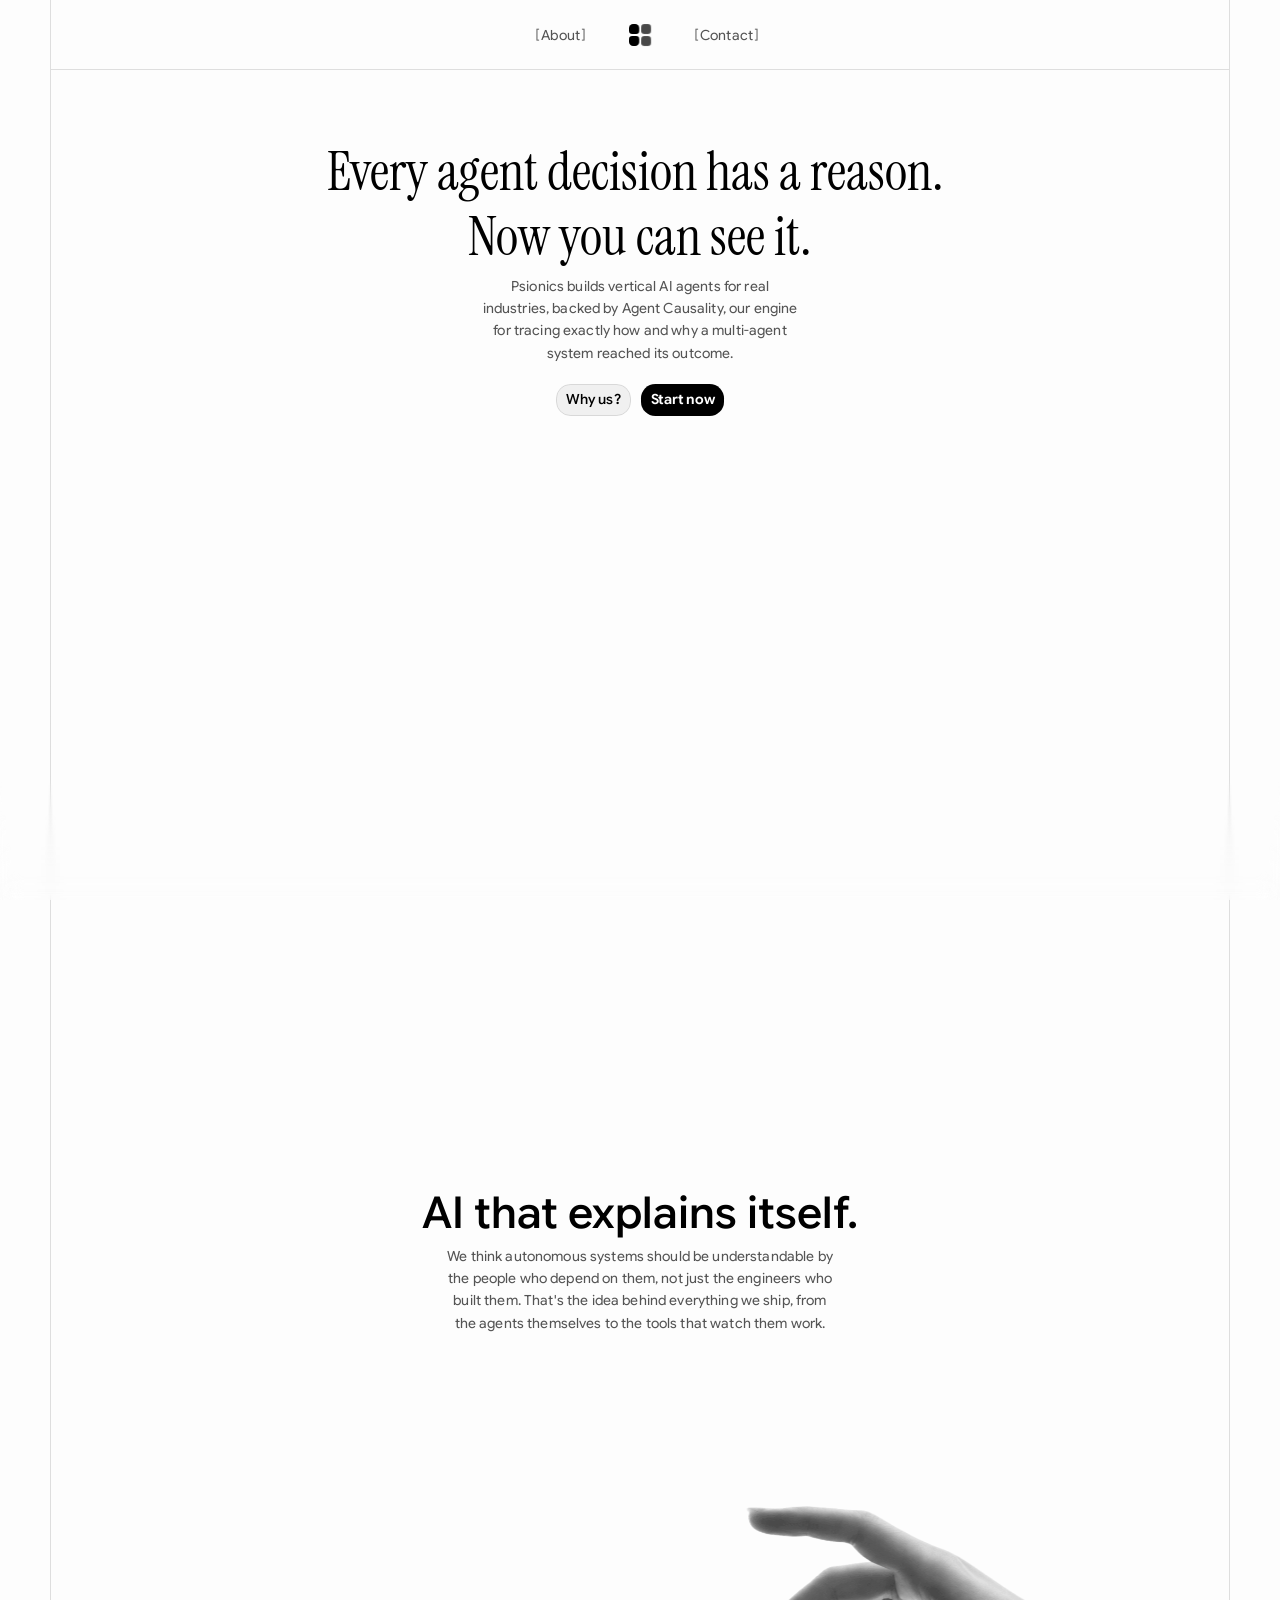
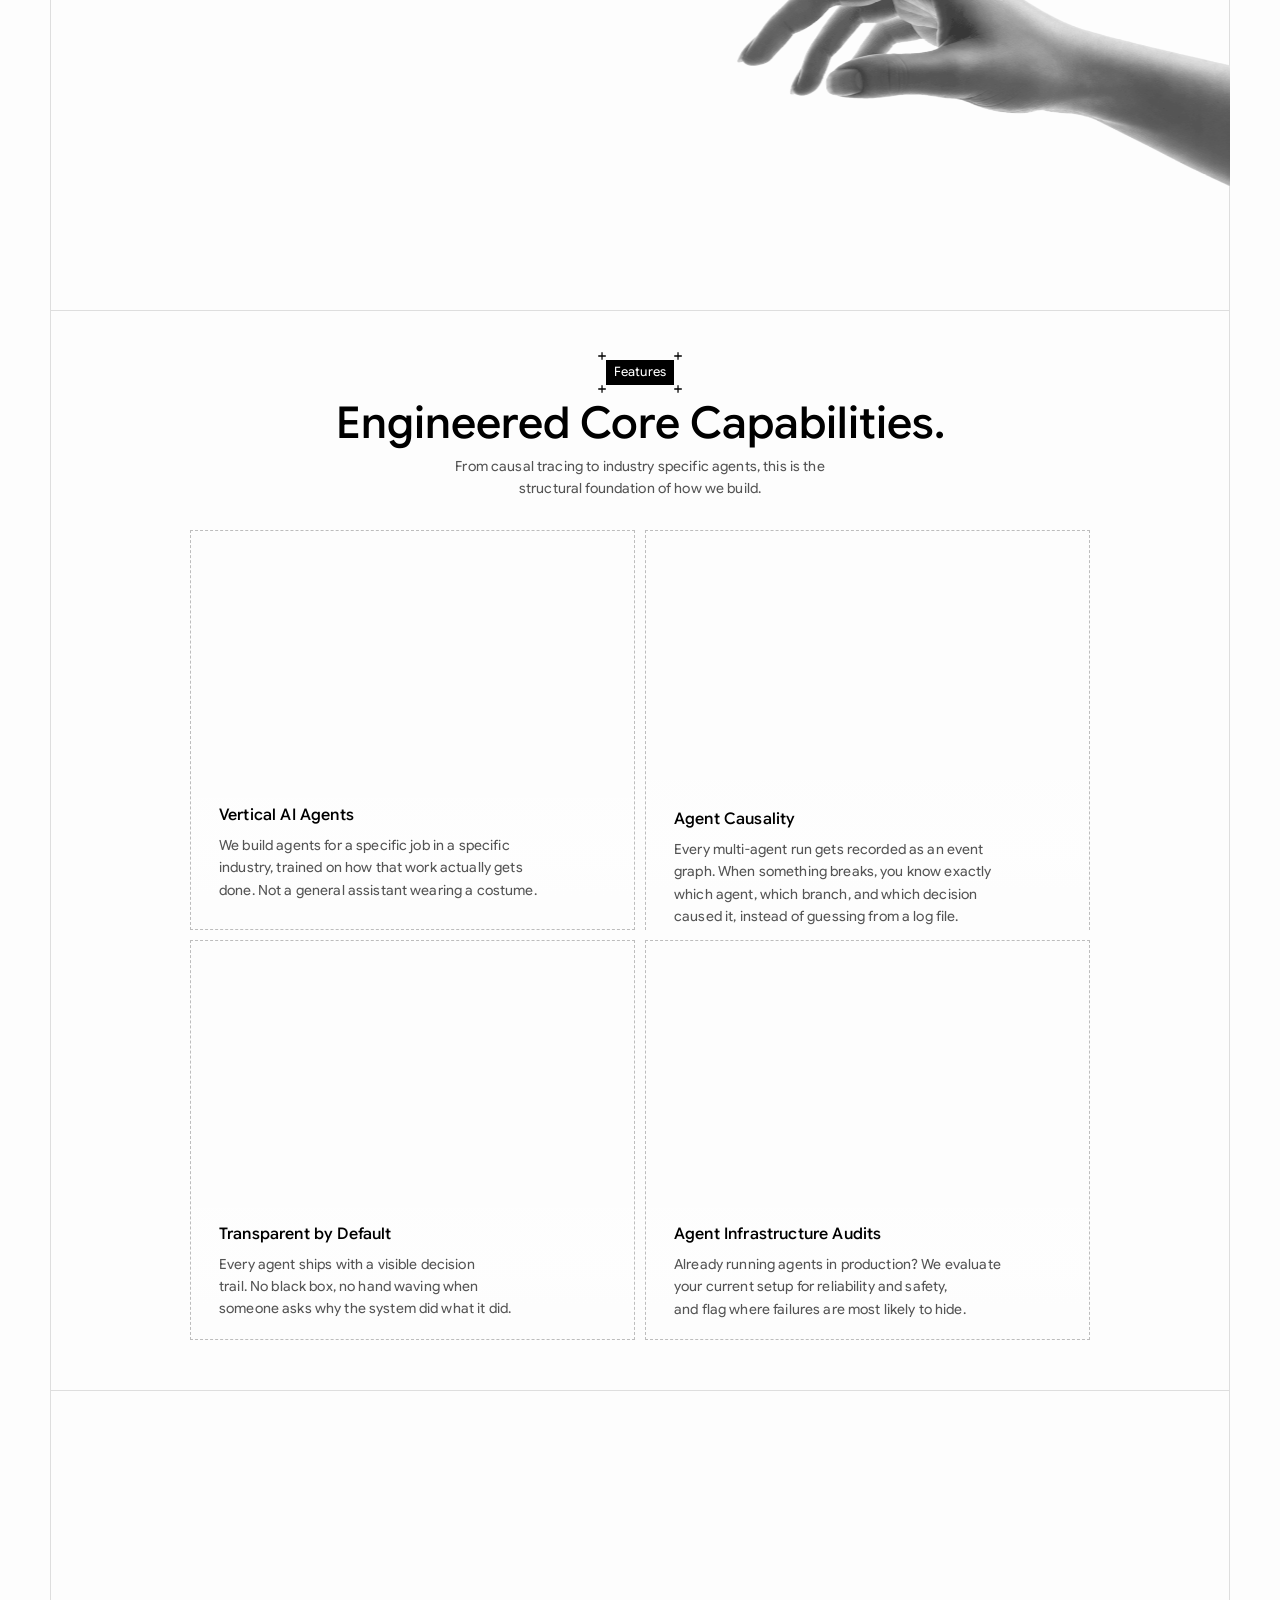
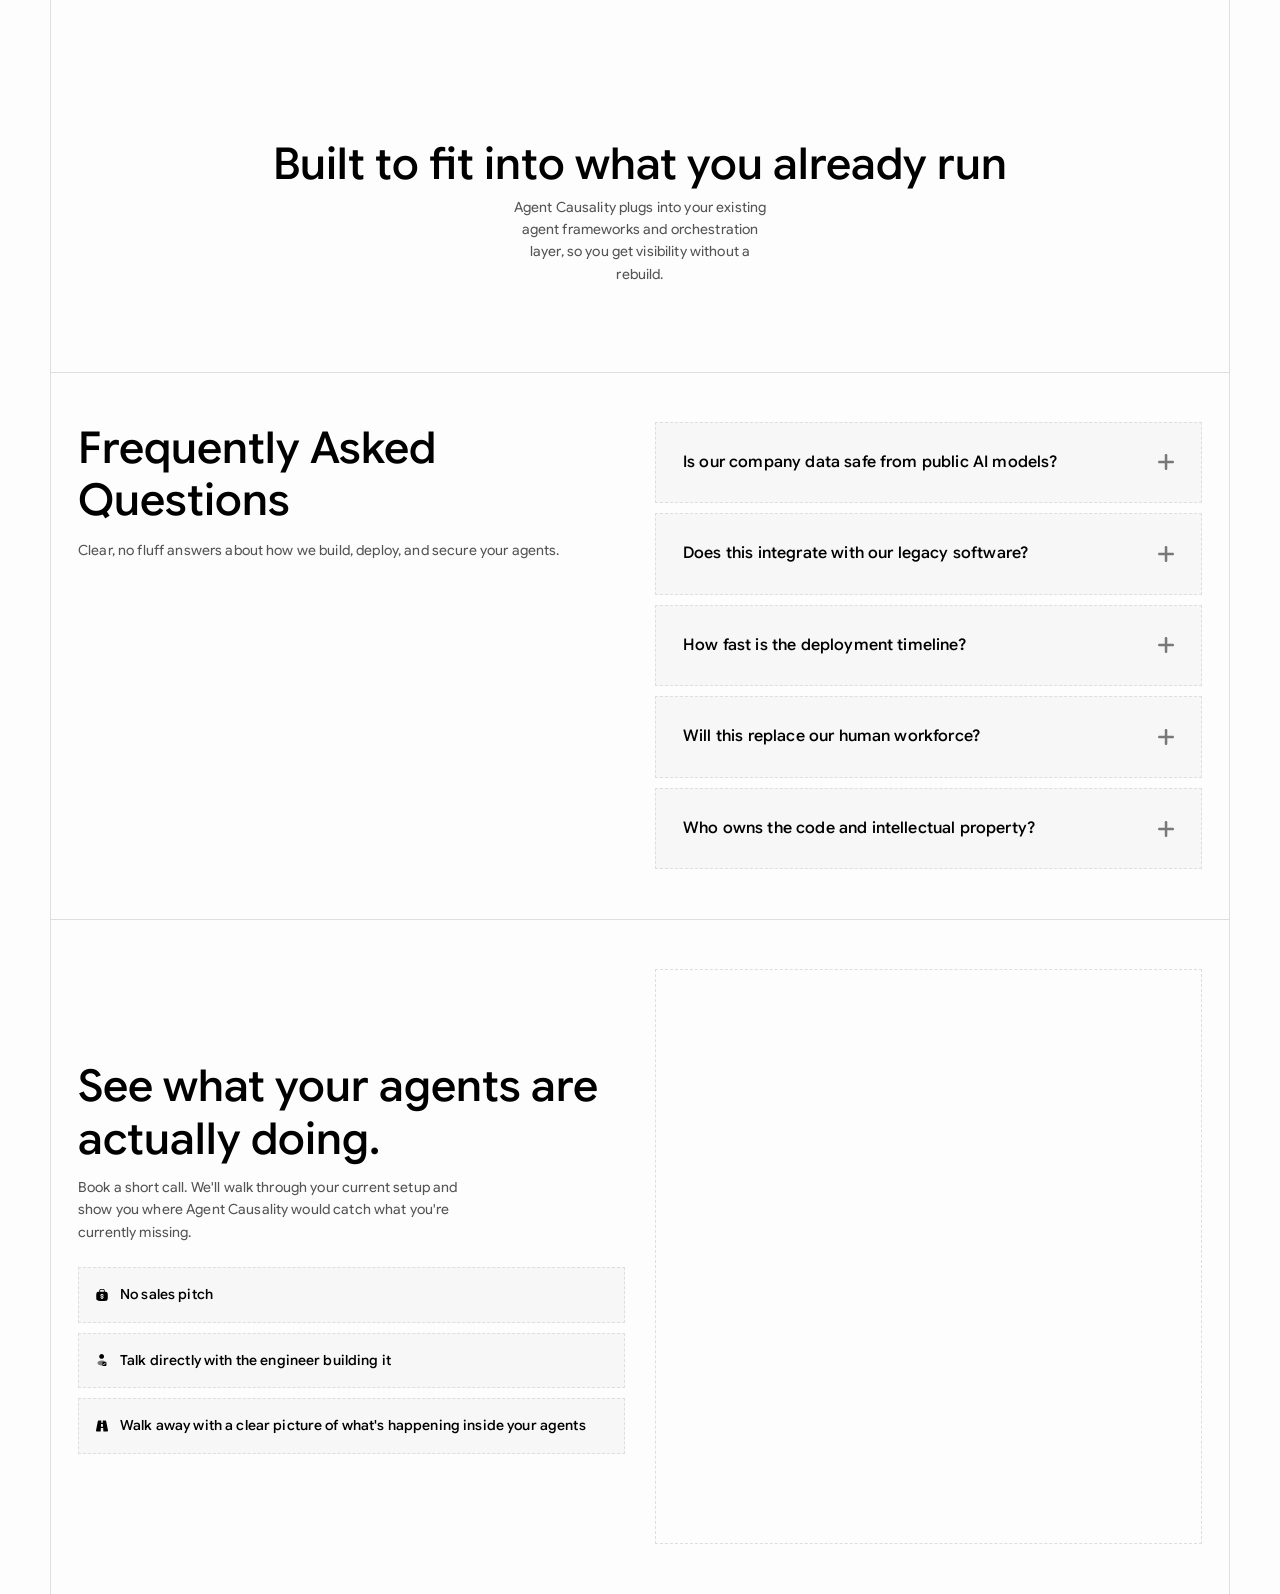
==== commit 97563614: "chore: clean up duplicated assets and dead code - Remove duplicate root fonts/ tree (~5.1 MB); only " ====
--- a/web/about.html
+++ b/web/about.html
@@ -27,299 +27,7 @@
     
     <!-- End of headStart -->
 	
-	<style data-framer-font-css>/* canadian-aboriginal */
-@font-face {
-  font-family: 'Google Sans Flex';
-  font-style: normal;
-  font-weight: 500;
-  font-stretch: 100%;
-  font-display: swap;
-  src: url(../fonts.gstatic.com/s/googlesansflex/v22/google-sans-flex-static-09.woff2) format('woff2');
-  unicode-range: U+02C7, U+02D8-02D9, U+02DB, U+0307, U+1400-167F, U+18B0-18F5, U+25CC, U+11AB0-11ABF;
-}
-/* cherokee */
-@font-face {
-  font-family: 'Google Sans Flex';
-  font-style: normal;
-  font-weight: 500;
-  font-stretch: 100%;
-  font-display: swap;
-  src: url(../fonts.gstatic.com/s/googlesansflex/v22/google-sans-flex-static-08.woff2) format('woff2');
-  unicode-range: U+0300-0302, U+0304, U+030B-030C, U+0323-0324, U+0330-0331, U+13A0-13FF, U+AB70-ABBF;
-}
-/* math */
-@font-face {
-  font-family: 'Google Sans Flex';
-  font-style: normal;
-  font-weight: 500;
-  font-stretch: 100%;
-  font-display: swap;
-  src: url(../fonts.gstatic.com/s/googlesansflex/v22/google-sans-flex-static-03.woff2) format('woff2');
-  unicode-range: U+0302-0303, U+0305, U+0307-0308, U+0310, U+0312, U+0315, U+031A, U+0326-0327, U+032C, U+032F-0330, U+0332-0333, U+0338, U+033A, U+0346, U+034D, U+0391-03A1, U+03A3-03A9, U+03B1-03C9, U+03D1, U+03D5-03D6, U+03F0-03F1, U+03F4-03F5, U+2016-2017, U+2034-2038, U+203C, U+2040, U+2043, U+2047, U+2050, U+2057, U+205F, U+2070-2071, U+2074-208E, U+2090-209C, U+20D0-20DC, U+20E1, U+20E5-20EF, U+2100-2112, U+2114-2115, U+2117-2121, U+2123-214F, U+2190, U+2192, U+2194-21AE, U+21B0-21E5, U+21F1-21F2, U+21F4-2211, U+2213-2214, U+2216-22FF, U+2308-230B, U+2310, U+2319, U+231C-2321, U+2336-237A, U+237C, U+2395, U+239B-23B7, U+23D0, U+23DC-23E1, U+2474-2475, U+25AF, U+25B3, U+25B7, U+25BD, U+25C1, U+25CA, U+25CC, U+25FB, U+266D-266F, U+27C0-27FF, U+2900-2AFF, U+2B0E-2B11, U+2B30-2B4C, U+2BFE, U+3030, U+FF5B, U+FF5D, U+1D400-1D7FF, U+1EE00-1EEFF;
-}
-/* nushu */
-@font-face {
-  font-family: 'Google Sans Flex';
-  font-style: normal;
-  font-weight: 500;
-  font-stretch: 100%;
-  font-display: swap;
-  src: url(../fonts.gstatic.com/s/googlesansflex/v22/google-sans-flex-static-04.woff2) format('woff2');
-  unicode-range: U+2003, U+3000, U+3002, U+4E00, U+FE12, U+16FE1, U+1B170-1B2FB;
-}
-/* symbols */
-@font-face {
-  font-family: 'Google Sans Flex';
-  font-style: normal;
-  font-weight: 500;
-  font-stretch: 100%;
-  font-display: swap;
-  src: url(../fonts.gstatic.com/s/googlesansflex/v22/google-sans-flex-static-01.woff2) format('woff2');
-  unicode-range: U+0001-000C, U+000E-001F, U+007F-009F, U+20DD-20E0, U+20E2-20E4, U+2150-218F, U+2190, U+2192, U+2194-2199, U+21AF, U+21E6-21F0, U+21F3, U+2218-2219, U+2299, U+22C4-22C6, U+2300-243F, U+2440-244A, U+2460-24FF, U+25A0-27BF, U+2800-28FF, U+2921-2922, U+2981, U+29BF, U+29EB, U+2B00-2BFF, U+4DC0-4DFF, U+FFF9-FFFB, U+10140-1018E, U+10190-1019C, U+101A0, U+101D0-101FD, U+102E0-102FB, U+10E60-10E7E, U+1D2C0-1D2D3, U+1D2E0-1D37F, U+1F000-1F0FF, U+1F100-1F1AD, U+1F1E6-1F1FF, U+1F30D-1F30F, U+1F315, U+1F31C, U+1F31E, U+1F320-1F32C, U+1F336, U+1F378, U+1F37D, U+1F382, U+1F393-1F39F, U+1F3A7-1F3A8, U+1F3AC-1F3AF, U+1F3C2, U+1F3C4-1F3C6, U+1F3CA-1F3CE, U+1F3D4-1F3E0, U+1F3ED, U+1F3F1-1F3F3, U+1F3F5-1F3F7, U+1F408, U+1F415, U+1F41F, U+1F426, U+1F43F, U+1F441-1F442, U+1F444, U+1F446-1F449, U+1F44C-1F44E, U+1F453, U+1F46A, U+1F47D, U+1F4A3, U+1F4B0, U+1F4B3, U+1F4B9, U+1F4BB, U+1F4BF, U+1F4C8-1F4CB, U+1F4D6, U+1F4DA, U+1F4DF, U+1F4E3-1F4E6, U+1F4EA-1F4ED, U+1F4F7, U+1F4F9-1F4FB, U+1F4FD-1F4FE, U+1F503, U+1F507-1F50B, U+1F50D, U+1F512-1F513, U+1F53E-1F54A, U+1F54F-1F5FA, U+1F610, U+1F650-1F67F, U+1F687, U+1F68D, U+1F691, U+1F694, U+1F698, U+1F6AD, U+1F6B2, U+1F6B9-1F6BA, U+1F6BC, U+1F6C6-1F6CF, U+1F6D3-1F6D7, U+1F6E0-1F6EA, U+1F6F0-1F6F3, U+1F6F7-1F6FC, U+1F700-1F7FF, U+1F800-1F80B, U+1F810-1F847, U+1F850-1F859, U+1F860-1F887, U+1F890-1F8AD, U+1F8B0-1F8BB, U+1F8C0-1F8C1, U+1F900-1F90B, U+1F93B, U+1F946, U+1F984, U+1F996, U+1F9E9, U+1FA00-1FA6F, U+1FA70-1FA7C, U+1FA80-1FA89, U+1FA8F-1FAC6, U+1FACE-1FADC, U+1FADF-1FAE9, U+1FAF0-1FAF8, U+1FB00-1FBFF;
-}
-/* syriac */
-@font-face {
-  font-family: 'Google Sans Flex';
-  font-style: normal;
-  font-weight: 500;
-  font-stretch: 100%;
-  font-display: swap;
-  src: url(../fonts.gstatic.com/s/googlesansflex/v22/google-sans-flex-static-02.woff2) format('woff2');
-  unicode-range: U+0303-0304, U+0307-0308, U+030A, U+0320, U+0323-0325, U+032D-032E, U+0330-0331, U+060C, U+061B-061C, U+061F, U+0621, U+0640, U+064B-0655, U+0660-066C, U+0670, U+0700-074F, U+0860-086A, U+1DF8, U+1DFA, U+200C-200F, U+25CC, U+2670-2671;
-}
-/* tifinagh */
-@font-face {
-  font-family: 'Google Sans Flex';
-  font-style: normal;
-  font-weight: 500;
-  font-stretch: 100%;
-  font-display: swap;
-  src: url(../fonts.gstatic.com/s/googlesansflex/v22/google-sans-flex-static-10.woff2) format('woff2');
-  unicode-range: U+02C7, U+0301-0302, U+0304, U+0306-0307, U+0309, U+0323, U+0331, U+200C-200D, U+202E, U+25CC, U+2D30-2D7F;
-}
-/* vietnamese */
-@font-face {
-  font-family: 'Google Sans Flex';
-  font-style: normal;
-  font-weight: 500;
-  font-stretch: 100%;
-  font-display: swap;
-  src: url(../fonts.gstatic.com/s/googlesansflex/v22/google-sans-flex-static-06.woff2) format('woff2');
-  unicode-range: U+0102-0103, U+0110-0111, U+0128-0129, U+0168-0169, U+01A0-01A1, U+01AF-01B0, U+0300-0301, U+0303-0304, U+0308-0309, U+0323, U+0329, U+1EA0-1EF9, U+20AB;
-}
-/* latin-ext */
-@font-face {
-  font-family: 'Google Sans Flex';
-  font-style: normal;
-  font-weight: 500;
-  font-stretch: 100%;
-  font-display: swap;
-  src: url(../fonts.gstatic.com/s/googlesansflex/v22/google-sans-flex-static-05.woff2) format('woff2');
-  unicode-range: U+0100-02BA, U+02BD-02C5, U+02C7-02CC, U+02CE-02D7, U+02DD-02FF, U+0304, U+0308, U+0329, U+1D00-1DBF, U+1E00-1E9F, U+1EF2-1EFF, U+2020, U+20A0-20AB, U+20AD-20C0, U+2113, U+2C60-2C7F, U+A720-A7FF;
-}
-/* latin */
-@font-face {
-  font-family: 'Google Sans Flex';
-  font-style: normal;
-  font-weight: 500;
-  font-stretch: 100%;
-  font-display: swap;
-  src: url(../fonts.gstatic.com/s/googlesansflex/v22/google-sans-flex-static-07.woff2) format('woff2');
-  unicode-range: U+0000-00FF, U+0131, U+0152-0153, U+02BB-02BC, U+02C6, U+02DA, U+02DC, U+0304, U+0308, U+0329, U+2000-206F, U+20AC, U+2122, U+2191, U+2193, U+2212, U+2215, U+FEFF, U+FFFD;
-}
-/* latin-ext */
-@font-face {
-  font-family: 'Instrument Serif';
-  font-style: italic;
-  font-weight: 400;
-  font-display: swap;
-  src: url(../fonts.gstatic.com/s/instrumentserif/v5/instrument-serif-italic-latin.woff2) format('woff2');
-  unicode-range: U+0100-02BA, U+02BD-02C5, U+02C7-02CC, U+02CE-02D7, U+02DD-02FF, U+0304, U+0308, U+0329, U+1D00-1DBF, U+1E00-1E9F, U+1EF2-1EFF, U+2020, U+20A0-20AB, U+20AD-20C0, U+2113, U+2C60-2C7F, U+A720-A7FF;
-}
-/* latin */
-@font-face {
-  font-family: 'Instrument Serif';
-  font-style: italic;
-  font-weight: 400;
-  font-display: swap;
-  src: url(../fonts.gstatic.com/s/instrumentserif/v5/instrument-serif-italic-latin-ext.woff2) format('woff2');
-  unicode-range: U+0000-00FF, U+0131, U+0152-0153, U+02BB-02BC, U+02C6, U+02DA, U+02DC, U+0304, U+0308, U+0329, U+2000-206F, U+20AC, U+2122, U+2191, U+2193, U+2212, U+2215, U+FEFF, U+FFFD;
-}
-/* latin-ext */
-@font-face {
-  font-family: 'Instrument Serif';
-  font-style: normal;
-  font-weight: 400;
-  font-display: swap;
-  src: url(../fonts.gstatic.com/s/instrumentserif/v5/instrument-serif-regular-latin.woff2) format('woff2');
-  unicode-range: U+0100-02BA, U+02BD-02C5, U+02C7-02CC, U+02CE-02D7, U+02DD-02FF, U+0304, U+0308, U+0329, U+1D00-1DBF, U+1E00-1E9F, U+1EF2-1EFF, U+2020, U+20A0-20AB, U+20AD-20C0, U+2113, U+2C60-2C7F, U+A720-A7FF;
-}
-/* latin */
-@font-face {
-  font-family: 'Instrument Serif';
-  font-style: normal;
-  font-weight: 400;
-  font-display: swap;
-  src: url(../fonts.gstatic.com/s/instrumentserif/v5/instrument-serif-regular-latin-ext.woff2) format('woff2');
-  unicode-range: U+0000-00FF, U+0131, U+0152-0153, U+02BB-02BC, U+02C6, U+02DA, U+02DC, U+0304, U+0308, U+0329, U+2000-206F, U+20AC, U+2122, U+2191, U+2193, U+2212, U+2215, U+FEFF, U+FFFD;
-}
-/* canadian-aboriginal */
-@font-face {
-  font-family: 'Google Sans Flex Variable';
-  font-style: oblique 0deg 10deg;
-  font-weight: 1 1000;
-  font-stretch: 25% 151%;
-  font-display: swap;
-  src: url(../fonts.gstatic.com/s/googlesansflex/v22/google-sans-flex-variable-05.woff2) format('woff2');
-  unicode-range: U+02C7, U+02D8-02D9, U+02DB, U+0307, U+1400-167F, U+18B0-18F5, U+25CC, U+11AB0-11ABF;
-}
-/* cherokee */
-@font-face {
-  font-family: 'Google Sans Flex Variable';
-  font-style: oblique 0deg 10deg;
-  font-weight: 1 1000;
-  font-stretch: 25% 151%;
-  font-display: swap;
-  src: url(../fonts.gstatic.com/s/googlesansflex/v22/google-sans-flex-variable-01.woff2) format('woff2');
-  unicode-range: U+0300-0302, U+0304, U+030B-030C, U+0323-0324, U+0330-0331, U+13A0-13FF, U+AB70-ABBF;
-}
-/* math */
-@font-face {
-  font-family: 'Google Sans Flex Variable';
-  font-style: oblique 0deg 10deg;
-  font-weight: 1 1000;
-  font-stretch: 25% 151%;
-  font-display: swap;
-  src: url(../fonts.gstatic.com/s/googlesansflex/v22/google-sans-flex-variable-07.woff2) format('woff2');
-  unicode-range: U+0302-0303, U+0305, U+0307-0308, U+0310, U+0312, U+0315, U+031A, U+0326-0327, U+032C, U+032F-0330, U+0332-0333, U+0338, U+033A, U+0346, U+034D, U+0391-03A1, U+03A3-03A9, U+03B1-03C9, U+03D1, U+03D5-03D6, U+03F0-03F1, U+03F4-03F5, U+2016-2017, U+2034-2038, U+203C, U+2040, U+2043, U+2047, U+2050, U+2057, U+205F, U+2070-2071, U+2074-208E, U+2090-209C, U+20D0-20DC, U+20E1, U+20E5-20EF, U+2100-2112, U+2114-2115, U+2117-2121, U+2123-214F, U+2190, U+2192, U+2194-21AE, U+21B0-21E5, U+21F1-21F2, U+21F4-2211, U+2213-2214, U+2216-22FF, U+2308-230B, U+2310, U+2319, U+231C-2321, U+2336-237A, U+237C, U+2395, U+239B-23B7, U+23D0, U+23DC-23E1, U+2474-2475, U+25AF, U+25B3, U+25B7, U+25BD, U+25C1, U+25CA, U+25CC, U+25FB, U+266D-266F, U+27C0-27FF, U+2900-2AFF, U+2B0E-2B11, U+2B30-2B4C, U+2BFE, U+3030, U+FF5B, U+FF5D, U+1D400-1D7FF, U+1EE00-1EEFF;
-}
-/* nushu */
-@font-face {
-  font-family: 'Google Sans Flex Variable';
-  font-style: oblique 0deg 10deg;
-  font-weight: 1 1000;
-  font-stretch: 25% 151%;
-  font-display: swap;
-  src: url(../fonts.gstatic.com/s/googlesansflex/v22/google-sans-flex-variable-09.woff2) format('woff2');
-  unicode-range: U+2003, U+3000, U+3002, U+4E00, U+FE12, U+16FE1, U+1B170-1B2FB;
-}
-/* symbols */
-@font-face {
-  font-family: 'Google Sans Flex Variable';
-  font-style: oblique 0deg 10deg;
-  font-weight: 1 1000;
-  font-stretch: 25% 151%;
-  font-display: swap;
-  src: url(../fonts.gstatic.com/s/googlesansflex/v22/google-sans-flex-variable-10.woff2) format('woff2');
-  unicode-range: U+0001-000C, U+000E-001F, U+007F-009F, U+20DD-20E0, U+20E2-20E4, U+2150-218F, U+2190, U+2192, U+2194-2199, U+21AF, U+21E6-21F0, U+21F3, U+2218-2219, U+2299, U+22C4-22C6, U+2300-243F, U+2440-244A, U+2460-24FF, U+25A0-27BF, U+2800-28FF, U+2921-2922, U+2981, U+29BF, U+29EB, U+2B00-2BFF, U+4DC0-4DFF, U+FFF9-FFFB, U+10140-1018E, U+10190-1019C, U+101A0, U+101D0-101FD, U+102E0-102FB, U+10E60-10E7E, U+1D2C0-1D2D3, U+1D2E0-1D37F, U+1F000-1F0FF, U+1F100-1F1AD, U+1F1E6-1F1FF, U+1F30D-1F30F, U+1F315, U+1F31C, U+1F31E, U+1F320-1F32C, U+1F336, U+1F378, U+1F37D, U+1F382, U+1F393-1F39F, U+1F3A7-1F3A8, U+1F3AC-1F3AF, U+1F3C2, U+1F3C4-1F3C6, U+1F3CA-1F3CE, U+1F3D4-1F3E0, U+1F3ED, U+1F3F1-1F3F3, U+1F3F5-1F3F7, U+1F408, U+1F415, U+1F41F, U+1F426, U+1F43F, U+1F441-1F442, U+1F444, U+1F446-1F449, U+1F44C-1F44E, U+1F453, U+1F46A, U+1F47D, U+1F4A3, U+1F4B0, U+1F4B3, U+1F4B9, U+1F4BB, U+1F4BF, U+1F4C8-1F4CB, U+1F4D6, U+1F4DA, U+1F4DF, U+1F4E3-1F4E6, U+1F4EA-1F4ED, U+1F4F7, U+1F4F9-1F4FB, U+1F4FD-1F4FE, U+1F503, U+1F507-1F50B, U+1F50D, U+1F512-1F513, U+1F53E-1F54A, U+1F54F-1F5FA, U+1F610, U+1F650-1F67F, U+1F687, U+1F68D, U+1F691, U+1F694, U+1F698, U+1F6AD, U+1F6B2, U+1F6B9-1F6BA, U+1F6BC, U+1F6C6-1F6CF, U+1F6D3-1F6D7, U+1F6E0-1F6EA, U+1F6F0-1F6F3, U+1F6F7-1F6FC, U+1F700-1F7FF, U+1F800-1F80B, U+1F810-1F847, U+1F850-1F859, U+1F860-1F887, U+1F890-1F8AD, U+1F8B0-1F8BB, U+1F8C0-1F8C1, U+1F900-1F90B, U+1F93B, U+1F946, U+1F984, U+1F996, U+1F9E9, U+1FA00-1FA6F, U+1FA70-1FA7C, U+1FA80-1FA89, U+1FA8F-1FAC6, U+1FACE-1FADC, U+1FADF-1FAE9, U+1FAF0-1FAF8, U+1FB00-1FBFF;
-}
-/* syriac */
-@font-face {
-  font-family: 'Google Sans Flex Variable';
-  font-style: oblique 0deg 10deg;
-  font-weight: 1 1000;
-  font-stretch: 25% 151%;
-  font-display: swap;
-  src: url(../fonts.gstatic.com/s/googlesansflex/v22/google-sans-flex-variable-08.woff2) format('woff2');
-  unicode-range: U+0303-0304, U+0307-0308, U+030A, U+0320, U+0323-0325, U+032D-032E, U+0330-0331, U+060C, U+061B-061C, U+061F, U+0621, U+0640, U+064B-0655, U+0660-066C, U+0670, U+0700-074F, U+0860-086A, U+1DF8, U+1DFA, U+200C-200F, U+25CC, U+2670-2671;
-}
-/* tifinagh */
-@font-face {
-  font-family: 'Google Sans Flex Variable';
-  font-style: oblique 0deg 10deg;
-  font-weight: 1 1000;
-  font-stretch: 25% 151%;
-  font-display: swap;
-  src: url(../fonts.gstatic.com/s/googlesansflex/v22/google-sans-flex-variable-06.woff2) format('woff2');
-  unicode-range: U+02C7, U+0301-0302, U+0304, U+0306-0307, U+0309, U+0323, U+0331, U+200C-200D, U+202E, U+25CC, U+2D30-2D7F;
-}
-/* vietnamese */
-@font-face {
-  font-family: 'Google Sans Flex Variable';
-  font-style: oblique 0deg 10deg;
-  font-weight: 1 1000;
-  font-stretch: 25% 151%;
-  font-display: swap;
-  src: url(../fonts.gstatic.com/s/googlesansflex/v22/google-sans-flex-variable-03.woff2) format('woff2');
-  unicode-range: U+0102-0103, U+0110-0111, U+0128-0129, U+0168-0169, U+01A0-01A1, U+01AF-01B0, U+0300-0301, U+0303-0304, U+0308-0309, U+0323, U+0329, U+1EA0-1EF9, U+20AB;
-}
-/* latin-ext */
-@font-face {
-  font-family: 'Google Sans Flex Variable';
-  font-style: oblique 0deg 10deg;
-  font-weight: 1 1000;
-  font-stretch: 25% 151%;
-  font-display: swap;
-  src: url(../fonts.gstatic.com/s/googlesansflex/v22/google-sans-flex-variable-02.woff2) format('woff2');
-  unicode-range: U+0100-02BA, U+02BD-02C5, U+02C7-02CC, U+02CE-02D7, U+02DD-02FF, U+0304, U+0308, U+0329, U+1D00-1DBF, U+1E00-1E9F, U+1EF2-1EFF, U+2020, U+20A0-20AB, U+20AD-20C0, U+2113, U+2C60-2C7F, U+A720-A7FF;
-}
-/* latin */
-@font-face {
-  font-family: 'Google Sans Flex Variable';
-  font-style: oblique 0deg 10deg;
-  font-weight: 1 1000;
-  font-stretch: 25% 151%;
-  font-display: swap;
-  src: url(../fonts.gstatic.com/s/googlesansflex/v22/google-sans-flex-variable-04.woff2) format('woff2');
-  unicode-range: U+0000-00FF, U+0131, U+0152-0153, U+02BB-02BC, U+02C6, U+02DA, U+02DC, U+0304, U+0308, U+0329, U+2000-206F, U+20AC, U+2122, U+2191, U+2193, U+2212, U+2215, U+FEFF, U+FFFD;
-}
-/* cyrillic-ext */
-@font-face {
-  font-family: 'Fragment Mono';
-  font-style: normal;
-  font-weight: 400;
-  src: url(../fonts.gstatic.com/s/fragmentmono/v6/fragment-mono-latin.woff2) format('woff2');
-  unicode-range: U+0460-052F, U+1C80-1C8A, U+20B4, U+2DE0-2DFF, U+A640-A69F, U+FE2E-FE2F;
-}
-/* latin-ext */
-@font-face {
-  font-family: 'Fragment Mono';
-  font-style: normal;
-  font-weight: 400;
-  src: url(../fonts.gstatic.com/s/fragmentmono/v6/fragment-mono-cyrillic.woff2) format('woff2');
-  unicode-range: U+0100-02BA, U+02BD-02C5, U+02C7-02CC, U+02CE-02D7, U+02DD-02FF, U+0304, U+0308, U+0329, U+1D00-1DBF, U+1E00-1E9F, U+1EF2-1EFF, U+2020, U+20A0-20AB, U+20AD-20C0, U+2113, U+2C60-2C7F, U+A720-A7FF;
-}
-/* latin */
-@font-face {
-  font-family: 'Fragment Mono';
-  font-style: normal;
-  font-weight: 400;
-  src: url(../fonts.gstatic.com/s/fragmentmono/v6/fragment-mono-latin-ext.woff2) format('woff2');
-  unicode-range: U+0000-00FF, U+0131, U+0152-0153, U+02BB-02BC, U+02C6, U+02DA, U+02DC, U+0304, U+0308, U+0329, U+2000-206F, U+20AC, U+2122, U+2191, U+2193, U+2212, U+2215, U+FEFF, U+FFFD;
-}
-
-@font-face { font-family: "Inter"; src: url("../content/assets/inter-400-cyrillic-ext.woff2"); font-display: swap; font-style: normal; font-weight: 400; unicode-range: U+0460-052F, U+1C80-1C88, U+20B4, U+2DE0-2DFF, U+A640-A69F, U+FE2E-FE2F }
-@font-face { font-family: "Inter"; src: url("../content/assets/inter-400-cyrillic.woff2"); font-display: swap; font-style: normal; font-weight: 400; unicode-range: U+0301, U+0400-045F, U+0490-0491, U+04B0-04B1, U+2116 }
-@font-face { font-family: "Inter"; src: url("../content/assets/inter-400-greek-ext.woff2"); font-display: swap; font-style: normal; font-weight: 400; unicode-range: U+1F00-1FFF }
-@font-face { font-family: "Inter"; src: url("../content/assets/inter-400-greek.woff2"); font-display: swap; font-style: normal; font-weight: 400; unicode-range: U+0370-03FF }
-@font-face { font-family: "Inter"; src: url("../content/assets/inter-400-latin-ext.woff2"); font-display: swap; font-style: normal; font-weight: 400; unicode-range: U+0100-024F, U+0259, U+1E00-1EFF, U+2020, U+20A0-20AB, U+20AD-20CF, U+2113, U+2C60-2C7F, U+A720-A7FF }
-@font-face { font-family: "Inter"; src: url("../content/assets/inter-400-latin.woff2"); font-display: swap; font-style: normal; font-weight: 400; unicode-range: U+0000-00FF, U+0131, U+0152-0153, U+02BB-02BC, U+02C6, U+02DA, U+02DC, U+2000-206F, U+2070, U+2074-207E, U+2080-208E, U+20AC, U+2122, U+2191, U+2193, U+2212, U+2215, U+FEFF, U+FFFD }
-@font-face { font-family: "Inter"; src: url("../content/assets/inter-400-vietnamese.woff2"); font-display: swap; font-style: normal; font-weight: 400; unicode-range: U+0102-0103, U+0110-0111, U+0128-0129, U+0168-0169, U+01A0-01A1, U+01AF-01B0, U+1EA0-1EF9, U+20AB }
-@font-face { font-family: "Inter"; src: url("../content/assets/inter-700-cyrillic-ext.woff2"); font-display: swap; font-style: normal; font-weight: 700; unicode-range: U+0460-052F, U+1C80-1C88, U+20B4, U+2DE0-2DFF, U+A640-A69F, U+FE2E-FE2F }
-@font-face { font-family: "Inter"; src: url("../content/assets/inter-700-cyrillic.woff2"); font-display: swap; font-style: normal; font-weight: 700; unicode-range: U+0301, U+0400-045F, U+0490-0491, U+04B0-04B1, U+2116 }
-@font-face { font-family: "Inter"; src: url("../content/assets/inter-700-greek-ext.woff2"); font-display: swap; font-style: normal; font-weight: 700; unicode-range: U+1F00-1FFF }
-@font-face { font-family: "Inter"; src: url("../content/assets/inter-700-greek.woff2"); font-display: swap; font-style: normal; font-weight: 700; unicode-range: U+0370-03FF }
-@font-face { font-family: "Inter"; src: url("../content/assets/inter-700-latin-ext.woff2"); font-display: swap; font-style: normal; font-weight: 700; unicode-range: U+0100-024F, U+0259, U+1E00-1EFF, U+2020, U+20A0-20AB, U+20AD-20CF, U+2113, U+2C60-2C7F, U+A720-A7FF }
-@font-face { font-family: "Inter"; src: url("../content/assets/inter-700-latin.woff2"); font-display: swap; font-style: normal; font-weight: 700; unicode-range: U+0000-00FF, U+0131, U+0152-0153, U+02BB-02BC, U+02C6, U+02DA, U+02DC, U+2000-206F, U+2070, U+2074-207E, U+2080-208E, U+20AC, U+2122, U+2191, U+2193, U+2212, U+2215, U+FEFF, U+FFFD }
-@font-face { font-family: "Inter"; src: url("../content/assets/inter-700-vietnamese.woff2"); font-display: swap; font-style: normal; font-weight: 700; unicode-range: U+0102-0103, U+0110-0111, U+0128-0129, U+0168-0169, U+01A0-01A1, U+01AF-01B0, U+1EA0-1EF9, U+20AB }
-@font-face { font-family: "Inter"; src: url("../content/assets/inter-700-italic-cyrillic-ext.woff2"); font-display: swap; font-style: italic; font-weight: 700; unicode-range: U+0460-052F, U+1C80-1C88, U+20B4, U+2DE0-2DFF, U+A640-A69F, U+FE2E-FE2F }
-@font-face { font-family: "Inter"; src: url("../content/assets/inter-700-italic-cyrillic.woff2"); font-display: swap; font-style: italic; font-weight: 700; unicode-range: U+0301, U+0400-045F, U+0490-0491, U+04B0-04B1, U+2116 }
-@font-face { font-family: "Inter"; src: url("../content/assets/inter-700-italic-greek-ext.woff2"); font-display: swap; font-style: italic; font-weight: 700; unicode-range: U+1F00-1FFF }
-@font-face { font-family: "Inter"; src: url("../content/assets/inter-700-italic-greek.woff2"); font-display: swap; font-style: italic; font-weight: 700; unicode-range: U+0370-03FF }
-@font-face { font-family: "Inter"; src: url("../content/assets/inter-700-italic-latin-ext.woff2"); font-display: swap; font-style: italic; font-weight: 700; unicode-range: U+0100-024F, U+0259, U+1E00-1EFF, U+2020, U+20A0-20AB, U+20AD-20CF, U+2113, U+2C60-2C7F, U+A720-A7FF }
-@font-face { font-family: "Inter"; src: url("../content/assets/inter-700-italic-latin.woff2"); font-display: swap; font-style: italic; font-weight: 700; unicode-range: U+0000-00FF, U+0131, U+0152-0153, U+02BB-02BC, U+02C6, U+02DA, U+02DC, U+2000-206F, U+2070, U+2074-207E, U+2080-208E, U+20AC, U+2122, U+2191, U+2193, U+2212, U+2215, U+FEFF, U+FFFD }
-@font-face { font-family: "Inter"; src: url("../content/assets/inter-700-italic-vietnamese.woff2"); font-display: swap; font-style: italic; font-weight: 700; unicode-range: U+0102-0103, U+0110-0111, U+0128-0129, U+0168-0169, U+01A0-01A1, U+01AF-01B0, U+1EA0-1EF9, U+20AB }
-@font-face { font-family: "Inter"; src: url("../content/assets/inter-400-italic-cyrillic-ext.woff2"); font-display: swap; font-style: italic; font-weight: 400; unicode-range: U+0460-052F, U+1C80-1C88, U+20B4, U+2DE0-2DFF, U+A640-A69F, U+FE2E-FE2F }
-@font-face { font-family: "Inter"; src: url("../content/assets/inter-400-italic-cyrillic.woff2"); font-display: swap; font-style: italic; font-weight: 400; unicode-range: U+0301, U+0400-045F, U+0490-0491, U+04B0-04B1, U+2116 }
-@font-face { font-family: "Inter"; src: url("../content/assets/inter-400-italic-greek-ext.woff2"); font-display: swap; font-style: italic; font-weight: 400; unicode-range: U+1F00-1FFF }
-@font-face { font-family: "Inter"; src: url("../content/assets/inter-400-italic-greek.woff2"); font-display: swap; font-style: italic; font-weight: 400; unicode-range: U+0370-03FF }
-@font-face { font-family: "Inter"; src: url("../content/assets/inter-400-italic-latin-ext.woff2"); font-display: swap; font-style: italic; font-weight: 400; unicode-range: U+0100-024F, U+0259, U+1E00-1EFF, U+2020, U+20A0-20AB, U+20AD-20CF, U+2113, U+2C60-2C7F, U+A720-A7FF }
-@font-face { font-family: "Inter"; src: url("../content/assets/inter-400-italic-latin.woff2"); font-display: swap; font-style: italic; font-weight: 400; unicode-range: U+0000-00FF, U+0131, U+0152-0153, U+02BB-02BC, U+02C6, U+02DA, U+02DC, U+2000-206F, U+2070, U+2074-207E, U+2080-208E, U+20AC, U+2122, U+2191, U+2193, U+2212, U+2215, U+FEFF, U+FFFD }
-@font-face { font-family: "Inter"; src: url("../content/assets/inter-400-italic-vietnamese.woff2"); font-display: swap; font-style: italic; font-weight: 400; unicode-range: U+0102-0103, U+0110-0111, U+0128-0129, U+0168-0169, U+01A0-01A1, U+01AF-01B0, U+1EA0-1EF9, U+20AB }
-@font-face { font-family: "Google Sans Flex Variable Placeholder"; src: local("Arial"); ascent-override: 94.61%; descent-override: 28.01%; line-gap-override: 0.00%; size-adjust: 102.10% }
-@font-face { font-family: "Instrument Serif Placeholder"; src: local("Times New Roman"); ascent-override: 117.87%; descent-override: 36.91%; line-gap-override: 0.00%; size-adjust: 83.99% }
-@font-face { font-family: "Google Sans Flex Placeholder"; src: local("Arial"); ascent-override: 94.61%; descent-override: 28.01%; line-gap-override: 0.00%; size-adjust: 102.10% }
-@font-face { font-family: "Inter Placeholder"; src: local("Arial"); ascent-override: 89.79%; descent-override: 22.36%; line-gap-override: 0.00%; size-adjust: 107.89% }</style>
+	<link rel="stylesheet" href="/web/psionics-fonts.css">
 	<link href="https://fonts.gstatic.com" rel="preconnect" crossorigin>
 	
 	<meta name="robots" content="max-image-preview:large"><style data-framer-breakpoint-css>@media(min-width: 1200px){.hidden-1o75qfl{display:none!important}}@media(min-width: 810px) and (max-width: 1199.98px){.hidden-14j2ou3{display:none!important}}@media(max-width: 809.98px){.hidden-33rzvb{display:none!important}}@media(max-width: 809.98px){.hidden-1xn8rl8{display:none!important}}@media(min-width: 810px) and (max-width: 1199.98px){.hidden-1pxqvew{display:none!important}}@media(min-width: 1200px){.hidden-yqpees{display:none!important}}</style><style data-framer-css-ssr-minified data-framer-components="framer-lib-cursors-host framer-LqpOF PropertyOverrides framer-OzwMP framer-lcQ9o framer-lib-combinedCSSRules framer-jro2V framer-e8X8k framer-TkHJU framer-a5u2z framer-RMCgO framer-ObMmC framer-dRrz1 framer-QM3n8 framer-hguIJ framer-iG2Tq framer-69FHJ framer-OfVLa framer-DPOTx framer-9Ce6R framer-67dhO framer-OJFXs framer-bHJSy framer-8wlZ9">html,body,#main{box-sizing:border-box;margin:0;padding:0}:root{-webkit-font-smoothing:antialiased;-moz-osx-font-smoothing:grayscale}*{box-sizing:border-box;-webkit-font-smoothing:inherit}h1,h2,h3,h4,h5,h6,p,figure{margin:0}body,input,textarea,select,button{font-family:sans-serif;font-size:12px}body{--token-358f9ea8-35a8-474d-aea3-3d32a4090f35:#fff;--token-285ef153-d569-42f5-b925-84d6d4b8fa63:#000;--token-fe732e94-f30f-4945-91af-015cdcf1f937:#0000000d;--token-c501e0d1-c10e-4ef2-baa7-db83ded46808:#0000001a;--token-66b6d7ff-ba33-4d69-8906-b2633b6d4a86:#545454;--token-6e6e337d-28cc-44d1-a0da-bb7b5b6c59e1:#000;--token-7e7d9213-6afe-4309-afa8-7dccf478cb0d:#dedede;--token-6c8d10ba-463b-4990-b64f-32918ca2d4f2:#fdfdfd;--token-d8ccb723-1f35-4e56-aba6-0694e1de791e:#000;--token-ee24881a-d59f-4831-81c5-31b2a73efdd2:#787878;--token-184dcff3-e572-4075-ade0-8c6d8e309c5e:#787878;--token-67254f3c-b607-431f-8193-1d669a2bdcca:#a1a1a1;--token-0375e251-61b8-4925-a799-386df3afe9b8:#000;--token-8a48a509-d30c-45be-ab76-ca7d93a6ff7a:#333;--token-71d4309d-2a6d-4aaa-bb59-7fc6ce2d6262:#0000001a;--token-70c2ae7b-a5e6-4414-a82e-94a47fd10245:#333;--token-1f4a9512-b90d-4ca4-bb0a-8c8034c20bcc:#00000008;--token-95a8f7e0-de26-4a21-abd8-7324f048c094:#bdbdbd;--token-72a59867-6fb7-4e45-af48-7fdda01d52cf:#fff;--token-18b15b83-4ec0-475b-b37c-540277e0faa8:#fff;--token-813ec4a8-3f64-40f4-ae75-c758ceafa922:#636363;--token-19bed0b5-c586-49d3-b40e-9867aec7f20a:#5b9cfc;--token-4a1e7493-0681-4389-9ee4-885b715421ed:#5b9cfc33;--token-2035a202-617c-4af0-aa75-ad99be73f16c:#3455fa;--token-88de8be5-fdc6-43ad-98d5-dc2e7d77e5cc:#f7f7f7;--token-60c35037-d3eb-4419-8c24-e6ccda86fba2:#000;--token-74f0a186-517f-42e6-9594-419eaad265e0:#2040e3;--token-487debdd-9588-4cf5-b389-1f7017cbcedd:#ededed;--token-50035390-3908-4921-abeb-233ceaab1b03:#000;--token-0492d6f2-d22d-49e2-88a7-a7e4b06bd484:#f24;--token-b06755cf-e72e-4b54-b92e-df84e1441a16:#ff224426;--token-4e110321-98f8-47ee-937e-751736baa2db:gray;--token-6d5ee4b8-b586-4209-ba49-2bd9ee06fba3:#0000;--token-f3a0c9ff-8414-4b74-ab31-ac24b461709f:#000;--token-8d93de31-742e-4952-a5e4-180cad41a568:#000}@supports (z-index:calc(infinity)){#__framer-badge-container{--infinity:infinity}}#__framer-badge-container{pointer-events:none;width:100%;z-index:calc(var(--infinity,2147480000));justify-content:flex-end;padding:20px;display:flex;position:fixed;bottom:0}@supports (background:-webkit-named-image(i)) and (not (grid-template-rows:subgrid)){body{--framer-will-change-override:transform}}@supports (background:-webkit-named-image(i)) and (not (position-area:top right)){body{--framer-will-change-filter-override:filter}}[data-framer-component-type=Text] div div span,[data-framer-component-type=Text] a div span,[data-framer-component-type=Text] span span span,[data-framer-component-type=Text] p span span,[data-framer-component-type=Text] h1 span span,[data-framer-component-type=Text] h2 span span,[data-framer-component-type=Text] h3 span span,[data-framer-component-type=Text] h4 span span,[data-framer-component-type=Text] h5 span span,[data-framer-component-type=Text] h6 span span,[data-framer-component-type=Text] a{font-family:var(--font-family);font-style:var(--font-style);font-weight:min(calc(var(--framer-font-weight-increase,0) + var(--font-weight,400)),900);color:var(--text-color);letter-spacing:var(--letter-spacing);font-size:var(--font-size);text-transform:var(--text-transform);--text-decoration:var(--framer-text-decoration-style,solid)var(--framer-text-decoration,none)var(--framer-text-decoration-color,currentcolor)var(--framer-text-decoration-thickness,auto);--text-decoration-skip-ink:var(--framer-text-decoration-skip-ink);--text-underline-offset:var(--framer-text-decoration-offset);line-height:var(--line-height);--font-family:var(--framer-font-family);--font-style:var(--framer-font-style);--font-weight:var(--framer-font-weight);--text-color:var(--framer-text-color);--letter-spacing:var(--framer-letter-spacing);--font-size:var(--framer-font-size);--text-transform:var(--framer-text-transform);--line-height:var(--framer-line-height)}@supports not (color:color(display-p3 1 1 1)){p.framer-text,div.framer-text,h1.framer-text,h2.framer-text,h3.framer-text,h4.framer-text,h5.framer-text,h6.framer-text,li.framer-text,ol.framer-text,ul.framer-text,span.framer-text:not([data-text-fill]){color:var(--framer-blockquote-text-color-rgb,var(--framer-blockquote-text-color,var(--framer-text-color-rgb,var(--framer-text-color,#000))));-webkit-text-stroke-color:var(--framer-text-stroke-color-rgb,var(--framer-text-stroke-color,initial))}mark.framer-text{background-color:var(--framer-blockquote-text-background-color-rgb,var(--framer-blockquote-text-background-color,var(--framer-text-background-color-rgb,var(--framer-text-background-color,initial))))}}@supports not (color:color(display-p3 1 1 1)){code.framer-text,code.framer-text span.framer-text:not([data-text-fill]){color:var(--framer-blockquote-text-color-rgb,var(--framer-blockquote-text-color,var(--framer-code-text-color-rgb,var(--framer-code-text-color,var(--framer-text-color-rgb,var(--framer-text-color,#000))))))}}@supports not (color:color(display-p3 1 1 1)){a.framer-text,span.framer-text[data-nested-link]{color:var(--framer-link-text-color-rgb,var(--framer-link-text-color,var(--framer-blockquote-text-color-rgb,var(--framer-blockquote-text-color,var(--framer-text-color-rgb,var(--framer-text-color,#000))))));background-color:var(--framer-link-text-background-color-rgb,var(--framer-link-text-background-color,initial));-webkit-text-decoration-color:var(--framer-link-text-decoration-color-rgb,var(--framer-link-text-decoration-color,var(--framer-text-decoration-color-rgb,var(--framer-text-decoration-color,currentcolor))));text-decoration-color:var(--framer-link-text-decoration-color-rgb,var(--framer-link-text-decoration-color,var(--framer-text-decoration-color-rgb,var(--framer-text-decoration-color,currentcolor))))}}@supports not (color:color(display-p3 1 1 1)){code.framer-text a.framer-text,code.framer-text a.framer-text span.framer-text:not([data-text-fill]),code.framer-text span.framer-text[data-nested-link],code.framer-text span.framer-text[data-nested-link] span.framer-text:not([data-text-fill]){color:var(--framer-link-text-color-rgb,var(--framer-link-text-color,var(--framer-blockquote-text-color-rgb,var(--framer-blockquote-text-color,var(--framer-code-text-color-rgb,var(--framer-code-text-color,var(--framer-text-color-rgb,var(--framer-text-color,#000))))))))}}@supports not (color:color(display-p3 1 1 1)){a.framer-text:hover,span.framer-text[data-nested-link]:hover{color:var(--framer-link-hover-text-color-rgb,var(--framer-link-hover-text-color,var(--framer-link-text-color-rgb,var(--framer-link-text-color,var(--framer-blockquote-text-color-rgb,var(--framer-blockquote-text-color,var(--framer-text-color-rgb,var(--framer-text-color,#000))))))));background-color:var(--framer-link-hover-text-background-color-rgb,var(--framer-link-hover-text-background-color,var(--framer-link-text-background-color-rgb,var(--framer-link-text-background-color,var(--framer-text-background-color-rgb,var(--framer-text-background-color,initial))))));-webkit-text-decoration-color:var(--framer-link-hover-text-decoration-color-rgb,var(--framer-link-hover-text-decoration-color,var(--framer-link-text-decoration-color-rgb,var(--framer-link-text-decoration-color,var(--framer-text-decoration-color-rgb,var(--framer-text-decoration-color,currentcolor))))));text-decoration-color:var(--framer-link-hover-text-decoration-color-rgb,var(--framer-link-hover-text-decoration-color,var(--framer-link-text-decoration-color-rgb,var(--framer-link-text-decoration-color,var(--framer-text-decoration-color-rgb,var(--framer-text-decoration-color,currentcolor))))))}}@supports not (color:color(display-p3 1 1 1)){code.framer-text a.framer-text:hover,code.framer-text span.framer-text[data-nested-link]:hover{color:var(--framer-link-hover-text-color-rgb,var(--framer-link-hover-text-color,var(--framer-link-text-color-rgb,var(--framer-link-text-color,var(--framer-blockquote-text-color-rgb,var(--framer-blockquote-text-color,var(--framer-code-text-color-rgb,var(--framer-code-text-color,var(--framer-text-color-rgb,var(--framer-text-color,#000))))))))))}}@supports not (color:color(display-p3 1 1 1)){a.framer-text[data-framer-page-link-current],span.framer-text[data-framer-page-link-current]{color:var(--framer-link-current-text-color-rgb,var(--framer-link-current-text-color,var(--framer-link-text-color-rgb,var(--framer-link-text-color,var(--framer-text-color-rgb,var(--framer-text-color,#000))))));background-color:var(--framer-link-current-text-background-color-rgb,var(--framer-link-current-text-background-color,var(--framer-link-text-background-color-rgb,var(--framer-link-text-background-color,var(--framer-text-background-color-rgb,var(--framer-text-background-color,initial))))));-webkit-text-decoration-color:var(--framer-link-current-text-decoration-color-rgb,var(--framer-link-current-text-decoration-color,var(--framer-link-text-decoration-color-rgb,var(--framer-link-text-decoration-color,var(--framer-text-decoration-color-rgb,var(--framer-text-decoration-color,currentcolor))))));text-decoration-color:var(--framer-link-current-text-decoration-color-rgb,var(--framer-link-current-text-decoration-color,var(--framer-link-text-decoration-color-rgb,var(--framer-link-text-decoration-color,var(--framer-text-decoration-color-rgb,var(--framer-text-decoration-color,currentcolor))))))}}@supports not (color:color(display-p3 1 1 1)){code.framer-text a.framer-text[data-framer-page-link-current],code.framer-text a.framer-text[data-framer-page-link-current] span.framer-text:not([data-text-fill]),code.framer-text span.framer-text[data-framer-page-link-current],code.framer-text span.framer-text[data-framer-page-link-current] span.framer-text:not([data-text-fill]){color:var(--framer-link-current-text-color-rgb,var(--framer-link-current-text-color,var(--framer-link-text-color-rgb,var(--framer-link-text-color,var(--framer-code-text-color-rgb,var(--framer-code-text-color,var(--framer-text-color-rgb,var(--framer-text-color,#000))))))));background-color:var(--framer-link-current-text-background-color-rgb,var(--framer-link-current-text-background-color,var(--framer-link-text-background-color-rgb,var(--framer-link-text-background-color,var(--framer-text-background-color-rgb,var(--framer-text-background-color,initial))))))}}@supports not (color:color(display-p3 1 1 1)){a.framer-text[data-framer-page-link-current]:hover,span.framer-text[data-framer-page-link-current]:hover{color:var(--framer-link-hover-text-color-rgb,var(--framer-link-hover-text-color,var(--framer-link-current-text-color-rgb,var(--framer-link-current-text-color,var(--framer-link-text-color-rgb,var(--framer-link-text-color,var(--framer-code-text-color-rgb,var(--framer-code-text-color,var(--framer-text-color-rgb,var(--framer-text-color,#000))))))))));background-color:var(--framer-link-hover-text-background-color-rgb,var(--framer-link-hover-text-background-color,var(--framer-link-current-text-background-color-rgb,var(--framer-link-current-text-background-color,var(--framer-link-text-background-color-rgb,var(--framer-link-text-background-color,initial))))));-webkit-text-decoration-color:var(--framer-link-hover-text-decoration-color-rgb,var(--framer-link-hover-text-decoration-color,var(--framer-link-current-text-decoration-color-rgb,var(--framer-link-current-text-decoration-color,var(--framer-link-text-decoration-color-rgb,var(--framer-link-text-decoration-color,var(--framer-text-decoration-color-rgb,var(--framer-text-decoration-color,currentcolor))))))));text-decoration-color:var(--framer-link-hover-text-decoration-color-rgb,var(--framer-link-hover-text-decoration-color,var(--framer-link-current-text-decoration-color-rgb,var(--framer-link-current-text-decoration-color,var(--framer-link-text-decoration-color-rgb,var(--framer-link-text-decoration-color,var(--framer-text-decoration-color-rgb,var(--framer-text-decoration-color,currentcolor))))))))}}@supports not (color:color(display-p3 1 1 1)){code.framer-text a.framer-text[data-framer-page-link-current]:hover,code.framer-text a.framer-text[data-framer-page-link-current]:hover span.framer-text:not([data-text-fill]),code.framer-text span.framer-text[data-framer-page-link-current]:hover,code.framer-text span.framer-text[data-framer-page-link-current]:hover span.framer-text:not([data-text-fill]){color:var(--framer-link-hover-text-color-rgb,var(--framer-link-hover-text-color,var(--framer-link-current-text-color-rgb,var(--framer-link-current-text-color,var(--framer-link-text-color-rgb,var(--framer-link-text-color,var(--framer-code-text-color-rgb,var(--framer-code-text-color,var(--framer-text-color-rgb,var(--framer-text-color,#000))))))))));background-color:var(--framer-link-hover-text-background-color-rgb,var(--framer-link-hover-text-background-color,var(--framer-link-current-text-background-color-rgb,var(--framer-link-current-text-background-color,var(--framer-link-text-background-color-rgb,var(--framer-link-text-background-color,initial))))))}}[data-framer-component-type=Stack]:not([data-framer-generated])>*,[data-framer-component-type=Stack]:not([data-framer-generated])>[data-framer-component-type],NavigationContainer [data-framer-component-type=NavigationContainer]>*,[data-framer-component-type=NavigationContainer]>[data-framer-component-type]{position:relative}@supports not (overflow:clip){:root{--overflow-clip-fallback:hidden}}@supports (background:-webkit-named-image(i)) and (not (contain-intrinsic-size:inherit)){div.framer-text,p.framer-text,h1.framer-text,h2.framer-text,h3.framer-text,h4.framer-text,h5.framer-text,h6.framer-text,ol.framer-text,ul.framer-text,li.framer-text,blockquote.framer-text,.framer-text.framer-image{display:var(--text-truncation-display-inline-for-safari-16,revert)}div.framer-text:after,p.framer-text:after,h1.framer-text:after,h2.framer-text:after,h3.framer-text:after,h4.framer-text:after,h5.framer-text:after,h6.framer-text:after,ol.framer-text:after,ul.framer-text:after,li.framer-text:after,blockquote.framer-text:after,.framer-text.framer-image:after{content:var(--text-truncation-line-break-for-safari-16);white-space:pre}.framer-text.framer-text-module,.framer-text.framer-table-wrapper{display:var(--text-truncation-display-none-for-safari-16,revert)}p.framer-text[data-text-fill]{display:var(--text-truncation-display-inline-for-safari-16,inline-block)}}@supports (corner-shape:superellipse(2)){:root{--one-if-corner-shape-supported:1}}.framer-cursor-none,.framer-cursor-none *{cursor:none!important}.framer-pointer-events-none,.framer-pointer-events-none *{pointer-events:none!important}@supports (aspect-ratio:1){body{--framer-aspect-ratio-supported:auto}}.framer-LqpOF.framer-7fmlcf,.framer-LqpOF .framer-7fmlcf{display:block}.framer-LqpOF.framer-yqpees{--selection-background-color:var(--token-4a1e7493-0681-4389-9ee4-885b715421ed,#5b9cfc33);--selection-color:var(--token-19bed0b5-c586-49d3-b40e-9867aec7f20a,#5b9cfc);background-color:var(--token-6c8d10ba-463b-4990-b64f-32918ca2d4f2,#f5f5f5);height:min-content;overflow:var(--overflow-clip-fallback,clip);flex-flow:column;place-content:center flex-start;align-items:center;gap:0;width:100%;padding:0;display:flex;position:relative}.framer-LqpOF .framer-sfzdwg-container{height:70px;position:var(--framer-canvas-fixed-position,fixed);z-index:10;flex:none;order:-1000;width:100%;top:0;left:0%}.framer-LqpOF.framer-1w73dgk{-webkit-user-select:none;user-select:none;position:fixed;inset:0}.framer-LqpOF.framer-13ncolp{z-index:9;flex-flow:row;flex:none;place-content:center;align-items:center;gap:10px;width:100%;height:100vh;padding:0 12px;display:flex;position:fixed;top:0;left:0;overflow:visible}.framer-LqpOF .framer-130i9u6-container{will-change:var(--framer-will-change-effect-override,transform);flex:1 0 0;width:1px;height:100%;position:relative}.framer-LqpOF .framer-tg3zgh{margin:0;background:0 0;flex-grow:1;width:0;height:0;margin-bottom:0;position:relative}.framer-LqpOF .framer-12ffj3x-container{bottom:calc(calc(100% - min(var(--framer-viewport-height,100%),100%)) + 0px);pointer-events:none;height:240px;position:var(--framer-canvas-fixed-position,fixed);z-index:10;flex:none;order:1002;width:100%;left:0}.framer-LqpOF .framer-1pg213s-container{flex:none;order:1003;width:100%;height:auto;position:relative}[data-layout-template=true]>#overlay{margin-bottom:0}.framer-LqpOF[data-selection=true] * ::selection{color:var(--selection-color,none);background-color:var(--selection-background-color,none)}.framer-LqpOF [data-selection=true] * ::selection{color:var(--selection-color,none);background-color:var(--selection-background-color,none)}@media (max-width:809.98px){.framer-LqpOF .framer-sfzdwg-container{width:unset;left:12px;right:12px}}.ssr-variant{display:contents}@supports (aspect-ratio:1){body{--framer-aspect-ratio-supported:auto}}.framer-OzwMP.framer-xkaqe6,.framer-OzwMP .framer-xkaqe6{display:block}.framer-OzwMP.framer-wl7jcf{height:70px;overflow:var(--overflow-clip-fallback,clip);flex-flow:row;place-content:center;align-items:center;gap:10px;width:1000px;padding:0;display:flex;position:relative}.framer-OzwMP .framer-1uuh4hs{max-width:1180px;height:100%;overflow:var(--overflow-clip-fallback,clip);flex-flow:row;flex:1 0 0;place-content:center;align-items:center;gap:0;width:1px;padding:0 28px;display:flex;position:relative}.framer-OzwMP .framer-1nb70iu{height:min-content;overflow:var(--overflow-clip-fallback,clip);flex-flow:row;flex:1 0 0;place-content:center flex-end;align-items:center;gap:20px;width:1px;padding:0;display:flex;position:relative}.framer-OzwMP .framer-q19tcp-container,.framer-OzwMP .framer-btbdi1-container,.framer-OzwMP .framer-1p6qu0m-container,.framer-OzwMP .framer-mqlrmf-container,.framer-OzwMP .framer-pu3uca-container{flex:none;width:auto;height:auto;position:relative}.framer-OzwMP .framer-g3w6q6{flex-flow:row;flex:none;place-content:center;align-items:center;gap:10px;width:22px;height:22px;padding:0;text-decoration:none;display:flex;position:absolute;top:calc(50% - 11px);left:calc(50% - 11px);overflow:visible}.framer-OzwMP .framer-11azskw-container{will-change:var(--framer-will-change-effect-override,transform);z-index:1;flex:1 0 0;width:1px;height:auto;position:relative}.framer-OzwMP .framer-1ck6rat{height:100%;overflow:var(--overflow-clip-fallback,clip);pointer-events:none;flex:none;width:100px;position:relative}.framer-OzwMP .framer-9z2jr8{height:min-content;overflow:var(--overflow-clip-fallback,clip);flex-flow:row;flex:1 0 0;place-content:center flex-start;align-items:center;gap:20px;width:1px;padding:0;display:flex;position:relative}.framer-OzwMP.framer-v-mm42p5 .framer-1uuh4hs{max-width:780px}.framer-OzwMP.framer-v-19k9xp4.framer-wl7jcf,.framer-OzwMP.framer-v-ks8b7i.framer-wl7jcf{width:366px}.framer-OzwMP.framer-v-19k9xp4 .framer-1uuh4hs,.framer-OzwMP.framer-v-ks8b7i .framer-1uuh4hs{gap:unset;justify-content:space-between;max-width:600px}.framer-OzwMP.framer-v-19k9xp4 .framer-g3w6q6,.framer-OzwMP.framer-v-ks8b7i .framer-g3w6q6{left:unset;top:unset;z-index:1;position:relative}.framer-OzwMP[data-border=true]:after,.framer-OzwMP [data-border=true]:after{content:"";border-width:var(--border-top-width,0)var(--border-right-width,0)var(--border-bottom-width,0)var(--border-left-width,0);border-color:var(--border-color,none);border-style:var(--border-style,none);box-sizing:border-box;border-radius:inherit;corner-shape:inherit;pointer-events:none;width:100%;height:100%;position:absolute;top:0;left:0}.framer-lcQ9o.framer-h5u78t,.framer-lcQ9o .framer-h5u78t{display:block}.framer-lcQ9o.framer-jxkc1m{cursor:pointer;height:min-content;overflow:var(--overflow-clip-fallback,clip);will-change:var(--framer-will-change-override,transform);flex-flow:row;place-content:center;align-items:center;gap:10px;width:min-content;padding:4px 10px;text-decoration:none;display:flex;position:relative}.framer-lcQ9o .framer-1hiziu2{-webkit-user-select:none;user-select:none;white-space:pre;flex:none;width:auto;height:auto;position:relative}.framer-lcQ9o .framer-1gf40pe{-webkit-user-select:none;user-select:none;pointer-events:none;white-space:pre;z-index:1;flex:none;width:auto;height:auto;position:absolute;top:49%;left:4px}.framer-lcQ9o .framer-1acvs8d{-webkit-user-select:none;user-select:none;pointer-events:none;white-space:pre;z-index:1;flex:none;width:auto;height:auto;position:absolute;top:49%;right:4px}.framer-lcQ9o.framer-v-vzrzat.framer-jxkc1m{cursor:default}.framer-lcQ9o.framer-v-jxkc1m.hover .framer-1gf40pe{left:0}.framer-lcQ9o.framer-v-jxkc1m.hover .framer-1acvs8d{right:0}.framer-lcQ9o[data-border=true]:after,.framer-lcQ9o [data-border=true]:after{content:"";border-width:var(--border-top-width,0)var(--border-right-width,0)var(--border-bottom-width,0)var(--border-left-width,0);border-color:var(--border-color,none);border-style:var(--border-style,none);box-sizing:border-box;border-radius:inherit;corner-shape:inherit;pointer-events:none;width:100%;height:100%;position:absolute;top:0;left:0}body{--framer-will-change-override:none}@supports (background:-webkit-named-image(i)) and (not (grid-template-rows:subgrid)){body{--framer-will-change-override:transform}}body{--framer-will-change-filter-override:none}@supports (background:-webkit-named-image(i)) and (not (position-area:top right)){body{--framer-will-change-filter-override:filter}}[data-framer-component-type]{position:absolute}[data-framer-component-type=Text]{cursor:inherit}[data-framer-component-text-autosized] *{white-space:pre}[data-framer-component-type=Text]>*{text-align:var(--framer-text-alignment,start)}[data-framer-component-type=Text] span span,[data-framer-component-type=Text] p span,[data-framer-component-type=Text] h1 span,[data-framer-component-type=Text] h2 span,[data-framer-component-type=Text] h3 span,[data-framer-component-type=Text] h4 span,[data-framer-component-type=Text] h5 span,[data-framer-component-type=Text] h6 span{display:block}[data-framer-component-type=Text] span span span,[data-framer-component-type=Text] p span span,[data-framer-component-type=Text] h1 span span,[data-framer-component-type=Text] h2 span span,[data-framer-component-type=Text] h3 span span,[data-framer-component-type=Text] h4 span span,[data-framer-component-type=Text] h5 span span,[data-framer-component-type=Text] h6 span span{display:unset}[data-framer-component-type=Text] div div span,[data-framer-component-type=Text] a div span,[data-framer-component-type=Text] span span span,[data-framer-component-type=Text] p span span,[data-framer-component-type=Text] h1 span span,[data-framer-component-type=Text] h2 span span,[data-framer-component-type=Text] h3 span span,[data-framer-component-type=Text] h4 span span,[data-framer-component-type=Text] h5 span span,[data-framer-component-type=Text] h6 span span,[data-framer-component-type=Text] a{font-family:var(--font-family);font-style:var(--font-style);font-weight:min(calc(var(--framer-font-weight-increase,0) + var(--font-weight,400)),900);color:var(--text-color);letter-spacing:var(--letter-spacing);font-size:var(--font-size);text-transform:var(--text-transform);--text-decoration:var(--framer-text-decoration-style,solid)var(--framer-text-decoration,none)var(--framer-text-decoration-color,currentcolor)var(--framer-text-decoration-thickness,auto);--text-decoration-skip-ink:var(--framer-text-decoration-skip-ink);--text-underline-offset:var(--framer-text-decoration-offset);line-height:var(--line-height);--font-family:var(--framer-font-family);--font-style:var(--framer-font-style);--font-weight:var(--framer-font-weight);--text-color:var(--framer-text-color);--letter-spacing:var(--framer-letter-spacing);--font-size:var(--framer-font-size);--text-transform:var(--framer-text-transform);--line-height:var(--framer-line-height)}[data-framer-component-type=Text] a,[data-framer-component-type=Text] a div span,[data-framer-component-type=Text] a span span span,[data-framer-component-type=Text] a p span span,[data-framer-component-type=Text] a h1 span span,[data-framer-component-type=Text] a h2 span span,[data-framer-component-type=Text] a h3 span span,[data-framer-component-type=Text] a h4 span span,[data-framer-component-type=Text] a h5 span span,[data-framer-component-type=Text] a h6 span span{--font-family:var(--framer-link-font-family,var(--framer-font-family));--font-style:var(--framer-link-font-style,var(--framer-font-style));--font-weight:var(--framer-link-font-weight,var(--framer-font-weight));--text-color:var(--framer-link-text-color,var(--framer-text-color));--font-size:var(--framer-link-font-size,var(--framer-font-size));--text-transform:var(--framer-link-text-transform,var(--framer-text-transform));--text-decoration:var(--framer-link-text-decoration-style,var(--framer-text-decoration-style,solid))var(--framer-link-text-decoration,var(--framer-text-decoration,none))var(--framer-link-text-decoration-color,var(--framer-text-decoration-color,currentcolor))var(--framer-link-text-decoration-thickness,var(--framer-text-decoration-thickness,auto));--text-decoration-skip-ink:var(--framer-link-text-decoration-skip-ink,var(--framer-text-decoration-skip-ink));--text-underline-offset:var(--framer-link-text-decoration-offset,var(--framer-text-decoration-offset))}[data-framer-component-type=Text] a:hover,[data-framer-component-type=Text] a div span:hover,[data-framer-component-type=Text] a span span span:hover,[data-framer-component-type=Text] a p span span:hover,[data-framer-component-type=Text] a h1 span span:hover,[data-framer-component-type=Text] a h2 span span:hover,[data-framer-component-type=Text] a h3 span span:hover,[data-framer-component-type=Text] a h4 span span:hover,[data-framer-component-type=Text] a h5 span span:hover,[data-framer-component-type=Text] a h6 span span:hover{--font-family:var(--framer-link-hover-font-family,var(--framer-link-font-family,var(--framer-font-family)));--font-style:var(--framer-link-hover-font-style,var(--framer-link-font-style,var(--framer-font-style)));--font-weight:var(--framer-link-hover-font-weight,var(--framer-link-font-weight,var(--framer-font-weight)));--text-color:var(--framer-link-hover-text-color,var(--framer-link-text-color,var(--framer-text-color)));--font-size:var(--framer-link-hover-font-size,var(--framer-link-font-size,var(--framer-font-size)));--text-transform:var(--framer-link-hover-text-transform,var(--framer-link-text-transform,var(--framer-text-transform)));--text-decoration:var(--framer-link-hover-text-decoration-style,var(--framer-link-text-decoration-style,var(--framer-text-decoration-style,solid)))var(--framer-link-hover-text-decoration,var(--framer-link-text-decoration,var(--framer-text-decoration,none)))var(--framer-link-hover-text-decoration-color,var(--framer-link-text-decoration-color,var(--framer-text-decoration-color,currentcolor)))var(--framer-link-hover-text-decoration-thickness,var(--framer-link-text-decoration-thickness,var(--framer-text-decoration-thickness,auto)));--text-decoration-skip-ink:var(--framer-link-hover-text-decoration-skip-ink,var(--framer-link-text-decoration-skip-ink,var(--framer-text-decoration-skip-ink)));--text-underline-offset:var(--framer-link-hover-text-decoration-offset,var(--framer-link-text-decoration-offset,var(--framer-text-decoration-offset)))}[data-framer-component-type=Text].isCurrent a,[data-framer-component-type=Text].isCurrent a div span,[data-framer-component-type=Text].isCurrent a span span span,[data-framer-component-type=Text].isCurrent a p span span,[data-framer-component-type=Text].isCurrent a h1 span span,[data-framer-component-type=Text].isCurrent a h2 span span,[data-framer-component-type=Text].isCurrent a h3 span span,[data-framer-component-type=Text].isCurrent a h4 span span,[data-framer-component-type=Text].isCurrent a h5 span span,[data-framer-component-type=Text].isCurrent a h6 span span{--font-family:var(--framer-link-current-font-family,var(--framer-link-font-family,var(--framer-font-family)));--font-style:var(--framer-link-current-font-style,var(--framer-link-font-style,var(--framer-font-style)));--font-weight:var(--framer-link-current-font-weight,var(--framer-link-font-weight,var(--framer-font-weight)));--text-color:var(--framer-link-current-text-color,var(--framer-link-text-color,var(--framer-text-color)));--font-size:var(--framer-link-current-font-size,var(--framer-link-font-size,var(--framer-font-size)));--text-transform:var(--framer-link-current-text-transform,var(--framer-link-text-transform,var(--framer-text-transform)));--text-decoration:var(--framer-link-current-text-decoration-style,var(--framer-link-text-decoration-style,var(--framer-text-decoration-style,solid)))var(--framer-link-current-text-decoration,var(--framer-link-text-decoration,var(--framer-text-decoration,none)))var(--framer-link-current-text-decoration-color,var(--framer-link-text-decoration-color,var(--framer-text-decoration-color,currentcolor)))var(--framer-link-current-text-decoration-thickness,var(--framer-link-text-decoration-thickness,var(--framer-text-decoration-thickness,auto)));--text-decoration-skip-ink:var(--framer-link-current-text-decoration-skip-ink,var(--framer-link-text-decoration-skip-ink,var(--framer-text-decoration-skip-ink)));--text-underline-offset:var(--framer-link-current-text-decoration-offset,var(--framer-link-text-decoration-offset,var(--framer-text-decoration-offset)))}[data-framer-component-type=RichTextContainer]{outline:none;flex-direction:column;flex-shrink:0;justify-content:flex-start;display:flex}p.framer-text,div.framer-text,figure.framer-text,h1.framer-text,h2.framer-text,h3.framer-text,h4.framer-text,h5.framer-text,h6.framer-text,ol.framer-text,ul.framer-text{margin:0;padding:0}p.framer-text,div.framer-text,h1.framer-text,h2.framer-text,h3.framer-text,h4.framer-text,h5.framer-text,h6.framer-text,li.framer-text,ol.framer-text,ul.framer-text,mark.framer-text,span.framer-text:not([data-text-fill]){font-family:var(--framer-font-family-preview,var(--framer-blockquote-font-family,var(--framer-font-family,Inter,Inter Placeholder,sans-serif)));font-style:var(--framer-font-style-preview,var(--framer-blockquote-font-style,var(--framer-font-style,normal)));font-weight:var(--framer-font-weight-preview,var(--framer-blockquote-font-weight,var(--framer-font-weight,400)));color:var(--framer-blockquote-text-color,var(--framer-text-color,#000));font-size:calc(var(--framer-blockquote-font-size,var(--framer-font-size,16px))*var(--framer-font-size-scale,1));letter-spacing:var(--framer-blockquote-letter-spacing,var(--framer-letter-spacing,0));text-transform:var(--framer-blockquote-text-transform,var(--framer-text-transform,none));-webkit-text-decoration-line:var(--framer-blockquote-text-decoration,var(--framer-text-decoration,initial));text-decoration-line:var(--framer-blockquote-text-decoration,var(--framer-text-decoration,initial));-webkit-text-decoration-style:var(--framer-blockquote-text-decoration-style,var(--framer-text-decoration-style,initial));text-decoration-style:var(--framer-blockquote-text-decoration-style,var(--framer-text-decoration-style,initial));-webkit-text-decoration-color:var(--framer-blockquote-text-decoration-color,var(--framer-text-decoration-color,initial));text-decoration-color:var(--framer-blockquote-text-decoration-color,var(--framer-text-decoration-color,initial));text-decoration-thickness:var(--framer-blockquote-text-decoration-thickness,var(--framer-text-decoration-thickness,initial));text-decoration-skip-ink:var(--framer-blockquote-text-decoration-skip-ink,var(--framer-text-decoration-skip-ink,initial));text-underline-offset:var(--framer-blockquote-text-decoration-offset,var(--framer-text-decoration-offset,initial));line-height:var(--framer-blockquote-line-height,var(--framer-line-height,1.2em));text-align:var(--framer-blockquote-text-alignment,var(--framer-text-alignment,start));-webkit-text-stroke-width:var(--framer-text-stroke-width,initial);-webkit-text-stroke-color:var(--framer-text-stroke-color,initial);-moz-font-feature-settings:var(--framer-font-open-type-features,initial);-webkit-font-feature-settings:var(--framer-font-open-type-features,initial);font-feature-settings:var(--framer-font-open-type-features,initial);font-variation-settings:var(--framer-font-variation-axes-preview,var(--framer-font-variation-axes,normal));text-wrap:var(--framer-text-wrap-override,var(--framer-text-wrap))}mark.framer-text,p.framer-text,div.framer-text,h1.framer-text,h2.framer-text,h3.framer-text,h4.framer-text,h5.framer-text,h6.framer-text,li.framer-text,ol.framer-text,ul.framer-text{background-color:var(--framer-blockquote-text-background-color,var(--framer-text-background-color,initial));border-radius:var(--framer-blockquote-text-background-radius,var(--framer-text-background-radius,initial));corner-shape:var(--framer-blockquote-text-background-corner-shape,var(--framer-text-background-corner-shape,initial));padding:var(--framer-blockquote-text-background-padding,var(--framer-text-background-padding,initial))}@supports not (color:color(display-p3 1 1 1)){p.framer-text,div.framer-text,h1.framer-text,h2.framer-text,h3.framer-text,h4.framer-text,h5.framer-text,h6.framer-text,li.framer-text,ol.framer-text,ul.framer-text,span.framer-text:not([data-text-fill]){color:var(--framer-blockquote-text-color-rgb,var(--framer-blockquote-text-color,var(--framer-text-color-rgb,var(--framer-text-color,#000))));-webkit-text-stroke-color:var(--framer-text-stroke-color-rgb,var(--framer-text-stroke-color,initial))}mark.framer-text{background-color:var(--framer-blockquote-text-background-color-rgb,var(--framer-blockquote-text-background-color,var(--framer-text-background-color-rgb,var(--framer-text-background-color,initial))))}}.framer-fit-text .framer-text{white-space:nowrap;white-space-collapse:preserve}strong.framer-text{font-family:var(--framer-blockquote-font-family-bold,var(--framer-font-family-bold));font-style:var(--framer-blockquote-font-style-bold,var(--framer-font-style-bold));font-weight:var(--framer-blockquote-font-weight-bold,var(--framer-font-weight-bold,bolder));font-variation-settings:var(--framer-blockquote-font-variation-axes-bold,var(--framer-font-variation-axes-bold))}em.framer-text{font-family:var(--framer-blockquote-font-family-italic,var(--framer-font-family-italic));font-style:var(--framer-blockquote-font-style-italic,var(--framer-font-style-italic,italic));font-weight:var(--framer-blockquote-font-weight-italic,var(--framer-font-weight-italic));font-variation-settings:var(--framer-blockquote-font-variation-axes-italic,var(--framer-font-variation-axes-italic))}em.framer-text>strong.framer-text{font-family:var(--framer-blockquote-font-family-bold-italic,var(--framer-font-family-bold-italic));font-style:var(--framer-blockquote-font-style-bold-italic,var(--framer-font-style-bold-italic,italic));font-weight:var(--framer-blockquote-font-weight-bold-italic,var(--framer-font-weight-bold-italic,bolder));font-variation-settings:var(--framer-blockquote-font-variation-axes-bold-italic,var(--framer-font-variation-axes-bold-italic))}p.framer-text:not(:first-child),div.framer-text:not(:first-child),h1.framer-text:not(:first-child),h2.framer-text:not(:first-child),h3.framer-text:not(:first-child),h4.framer-text:not(:first-child),h5.framer-text:not(:first-child),h6.framer-text:not(:first-child),ol.framer-text:not(:first-child),ul.framer-text:not(:first-child),blockquote.framer-text:not(:first-child),table.framer-text:not(:first-child),figure.framer-text:not(:first-child),.framer-image.framer-text:not(:first-child){margin-top:var(--framer-blockquote-paragraph-spacing,var(--framer-paragraph-spacing,0))}li.framer-text>ul.framer-text:nth-child(2),li.framer-text>ol.framer-text:nth-child(2){margin-top:0}.framer-text[data-text-fill]{-webkit-text-fill-color:transparent;padding:max(0em,calc(calc(1.3em - var(--framer-blockquote-line-height,var(--framer-line-height,1.3em)))/2));margin:min(0em,calc(calc(1.3em - var(--framer-blockquote-line-height,var(--framer-line-height,1.3em)))/-2));-webkit-background-clip:text;background-clip:text;display:inline-block}code.framer-text,code.framer-text span.framer-text:not([data-text-fill]){font-family:var(--framer-code-font-family,var(--framer-font-family,Inter,Inter Placeholder,sans-serif));font-style:var(--framer-blockquote-font-style,var(--framer-code-font-style,var(--framer-font-style,normal)));font-weight:var(--framer-blockquote-font-weight,var(--framer-code-font-weight,var(--framer-font-weight,400)));color:var(--framer-blockquote-text-color,var(--framer-code-text-color,var(--framer-text-color,#000)));font-size:calc(var(--framer-blockquote-font-size,var(--framer-font-size,16px))*var(--framer-font-size-scale,1));letter-spacing:var(--framer-blockquote-letter-spacing,var(--framer-letter-spacing,0));line-height:var(--framer-blockquote-line-height,var(--framer-line-height,1.2em))}@supports not (color:color(display-p3 1 1 1)){code.framer-text,code.framer-text span.framer-text:not([data-text-fill]){color:var(--framer-blockquote-text-color-rgb,var(--framer-blockquote-text-color,var(--framer-code-text-color-rgb,var(--framer-code-text-color,var(--framer-text-color-rgb,var(--framer-text-color,#000))))))}}blockquote.framer-text{unicode-bidi:initial;margin-block-start:initial;margin-block-end:initial;margin-inline-start:initial;margin-inline-end:initial}a.framer-text,a.framer-text span.framer-text:not([data-text-fill]),span.framer-text[data-nested-link],span.framer-text[data-nested-link] span.framer-text:not([data-text-fill]){color:inherit;font-family:var(--framer-font-family-preview,var(--framer-link-font-family,var(--framer-blockquote-font-family,var(--framer-font-family,Inter,Inter Placeholder,sans-serif))));font-style:var(--framer-font-style-preview,var(--framer-link-font-style,var(--framer-blockquote-font-style,var(--framer-font-style,normal))));font-weight:var(--framer-font-weight-preview,var(--framer-link-font-weight,var(--framer-blockquote-font-weight,var(--framer-font-weight,400))));font-size:calc(var(--framer-blockquote-font-size,var(--framer-font-size,16px))*var(--framer-font-size-scale,1));text-transform:var(--framer-link-text-transform,var(--framer-blockquote-text-transform,var(--framer-text-transform,none)));cursor:var(--framer-custom-cursors,pointer);background-color:initial;border-radius:var(--framer-link-text-background-radius,initial);corner-shape:var(--framer-link-text-background-corner-shape,initial);padding:var(--framer-link-text-background-padding,initial)}a.framer-text,span.framer-text[data-nested-link]{color:var(--framer-link-text-color,var(--framer-blockquote-text-color,var(--framer-text-color,#000)));-webkit-text-decoration-line:var(--framer-link-text-decoration,var(--framer-blockquote-text-decoration,var(--framer-text-decoration,initial)));text-decoration-line:var(--framer-link-text-decoration,var(--framer-blockquote-text-decoration,var(--framer-text-decoration,initial)));-webkit-text-decoration-style:var(--framer-link-text-decoration-style,var(--framer-blockquote-text-decoration-style,var(--framer-text-decoration-style,initial)));text-decoration-style:var(--framer-link-text-decoration-style,var(--framer-blockquote-text-decoration-style,var(--framer-text-decoration-style,initial)));-webkit-text-decoration-color:var(--framer-link-text-decoration-color,var(--framer-blockquote-text-decoration-color,var(--framer-text-decoration-color,initial)));text-decoration-color:var(--framer-link-text-decoration-color,var(--framer-blockquote-text-decoration-color,var(--framer-text-decoration-color,initial)));text-decoration-thickness:var(--framer-link-text-decoration-thickness,var(--framer-blockquote-text-decoration-thickness,var(--framer-text-decoration-thickness,initial)));text-decoration-skip-ink:var(--framer-link-text-decoration-skip-ink,var(--framer-blockquote-text-decoration-skip-ink,var(--framer-text-decoration-skip-ink,initial)));text-underline-offset:var(--framer-link-text-decoration-offset,var(--framer-blockquote-text-decoration-offset,var(--framer-text-decoration-offset,initial)));background-color:var(--framer-link-text-background-color,initial)}@supports not (color:color(display-p3 1 1 1)){a.framer-text,span.framer-text[data-nested-link]{color:var(--framer-link-text-color-rgb,var(--framer-link-text-color,var(--framer-blockquote-text-color-rgb,var(--framer-blockquote-text-color,var(--framer-text-color-rgb,var(--framer-text-color,#000))))));background-color:var(--framer-link-text-background-color-rgb,var(--framer-link-text-background-color,initial));-webkit-text-decoration-color:var(--framer-link-text-decoration-color-rgb,var(--framer-link-text-decoration-color,var(--framer-text-decoration-color-rgb,var(--framer-text-decoration-color,currentcolor))));text-decoration-color:var(--framer-link-text-decoration-color-rgb,var(--framer-link-text-decoration-color,var(--framer-text-decoration-color-rgb,var(--framer-text-decoration-color,currentcolor))))}}code.framer-text a.framer-text,code.framer-text a.framer-text span.framer-text:not([data-text-fill]),code.framer-text span.framer-text[data-nested-link],code.framer-text span.framer-text[data-nested-link] span.framer-text:not([data-text-fill]){font-family:var(--framer-code-font-family,var(--framer-font-family,Inter,Inter Placeholder,sans-serif));font-style:var(--framer-blockquote-font-style,var(--framer-code-font-style,var(--framer-font-style,normal)));font-weight:var(--framer-blockquote-font-weight,var(--framer-code-font-weight,var(--framer-font-weight,400)));color:inherit;font-size:calc(var(--framer-blockquote-font-size,var(--framer-font-size,16px))*var(--framer-font-size-scale,1))}code.framer-text a.framer-text,code.framer-text span.framer-text[data-nested-link]{color:var(--framer-link-text-color,var(--framer-blockquote-text-color,var(--framer-code-text-color,var(--framer-text-color,#000))))}@supports not (color:color(display-p3 1 1 1)){code.framer-text a.framer-text,code.framer-text a.framer-text span.framer-text:not([data-text-fill]),code.framer-text span.framer-text[data-nested-link],code.framer-text span.framer-text[data-nested-link] span.framer-text:not([data-text-fill]){color:var(--framer-link-text-color-rgb,var(--framer-link-text-color,var(--framer-blockquote-text-color-rgb,var(--framer-blockquote-text-color,var(--framer-code-text-color-rgb,var(--framer-code-text-color,var(--framer-text-color-rgb,var(--framer-text-color,#000))))))))}}a.framer-text:hover,a.framer-text:hover span.framer-text:not([data-text-fill]),span.framer-text[data-nested-link]:hover,span.framer-text[data-nested-link]:hover span.framer-text:not([data-text-fill]){font-family:var(--framer-font-family-preview,var(--framer-link-hover-font-family,var(--framer-link-font-family,var(--framer-blockquote-font-family,var(--framer-font-family,Inter,Inter Placeholder,sans-serif)))));font-style:var(--framer-font-style-preview,var(--framer-link-hover-font-style,var(--framer-link-font-style,var(--framer-blockquote-font-style,var(--framer-font-style,normal)))));font-weight:var(--framer-font-weight-preview,var(--framer-link-hover-font-weight,var(--framer-link-font-weight,var(--framer-blockquote-font-weight,var(--framer-font-weight,400)))));font-size:calc(var(--framer-link-hover-font-size,var(--framer-blockquote-font-size,var(--framer-font-size,16px)))*var(--framer-font-size-scale,1));text-transform:var(--framer-link-hover-text-transform,var(--framer-link-text-transform,var(--framer-blockquote-text-transform,var(--framer-text-transform,none))));border-radius:var(--framer-link-hover-text-background-radius,var(--framer-link-text-background-radius,var(--framer-text-background-radius,initial)));corner-shape:var(--framer-link-hover-text-background-corner-shape,var(--framer-link-text-background-corner-shape,var(--framer-text-background-corner-shape,initial)));padding:var(--framer-link-hover-text-background-padding,var(--framer-link-text-background-padding,var(--framer-text-background-padding,initial)))}a.framer-text:hover,span.framer-text[data-nested-link]:hover{color:var(--framer-link-hover-text-color,var(--framer-link-text-color,var(--framer-blockquote-text-color,var(--framer-text-color,#000))));-webkit-text-decoration-line:var(--framer-link-hover-text-decoration,var(--framer-link-text-decoration,var(--framer-blockquote-text-decoration,var(--framer-text-decoration,initial))));text-decoration-line:var(--framer-link-hover-text-decoration,var(--framer-link-text-decoration,var(--framer-blockquote-text-decoration,var(--framer-text-decoration,initial))));-webkit-text-decoration-style:var(--framer-link-hover-text-decoration-style,var(--framer-link-text-decoration-style,var(--framer-blockquote-text-decoration-style,var(--framer-text-decoration-style,initial))));text-decoration-style:var(--framer-link-hover-text-decoration-style,var(--framer-link-text-decoration-style,var(--framer-blockquote-text-decoration-style,var(--framer-text-decoration-style,initial))));-webkit-text-decoration-color:var(--framer-link-hover-text-decoration-color,var(--framer-link-text-decoration-color,var(--framer-blockquote-text-decoration-color,var(--framer-text-decoration-color,initial))));text-decoration-color:var(--framer-link-hover-text-decoration-color,var(--framer-link-text-decoration-color,var(--framer-blockquote-text-decoration-color,var(--framer-text-decoration-color,initial))));text-decoration-thickness:var(--framer-link-hover-text-decoration-thickness,var(--framer-link-text-decoration-thickness,var(--framer-blockquote-text-decoration-thickness,var(--framer-text-decoration-thickness,initial))));text-decoration-skip-ink:var(--framer-link-hover-text-decoration-skip-ink,var(--framer-link-text-decoration-skip-ink,var(--framer-blockquote-text-decoration-skip-ink,var(--framer-text-decoration-skip-ink,initial))));text-underline-offset:var(--framer-link-hover-text-decoration-offset,var(--framer-link-text-decoration-offset,var(--framer-blockquote-text-decoration-offset,var(--framer-text-decoration-offset,initial))));background-color:var(--framer-link-hover-text-background-color,var(--framer-link-text-background-color,var(--framer-text-background-color,initial)))}@supports not (color:color(display-p3 1 1 1)){a.framer-text:hover,span.framer-text[data-nested-link]:hover{color:var(--framer-link-hover-text-color-rgb,var(--framer-link-hover-text-color,var(--framer-link-text-color-rgb,var(--framer-link-text-color,var(--framer-blockquote-text-color-rgb,var(--framer-blockquote-text-color,var(--framer-text-color-rgb,var(--framer-text-color,#000))))))));background-color:var(--framer-link-hover-text-background-color-rgb,var(--framer-link-hover-text-background-color,var(--framer-link-text-background-color-rgb,var(--framer-link-text-background-color,var(--framer-text-background-color-rgb,var(--framer-text-background-color,initial))))));-webkit-text-decoration-color:var(--framer-link-hover-text-decoration-color-rgb,var(--framer-link-hover-text-decoration-color,var(--framer-link-text-decoration-color-rgb,var(--framer-link-text-decoration-color,var(--framer-text-decoration-color-rgb,var(--framer-text-decoration-color,currentcolor))))));text-decoration-color:var(--framer-link-hover-text-decoration-color-rgb,var(--framer-link-hover-text-decoration-color,var(--framer-link-text-decoration-color-rgb,var(--framer-link-text-decoration-color,var(--framer-text-decoration-color-rgb,var(--framer-text-decoration-color,currentcolor))))))}}code.framer-text a.framer-text:hover,code.framer-text span.framer-text[data-nested-link]:hover{color:var(--framer-link-hover-text-color,var(--framer-link-text-color,var(--framer-blockquote-text-color,var(--framer-code-text-color,var(--framer-text-color,#000)))))}@supports not (color:color(display-p3 1 1 1)){code.framer-text a.framer-text:hover,code.framer-text span.framer-text[data-nested-link]:hover{color:var(--framer-link-hover-text-color-rgb,var(--framer-link-hover-text-color,var(--framer-link-text-color-rgb,var(--framer-link-text-color,var(--framer-blockquote-text-color-rgb,var(--framer-blockquote-text-color,var(--framer-code-text-color-rgb,var(--framer-code-text-color,var(--framer-text-color-rgb,var(--framer-text-color,#000))))))))))}}a.framer-text[data-framer-page-link-current],a.framer-text[data-framer-page-link-current] span.framer-text:not([data-text-fill]),span.framer-text[data-framer-page-link-current],span.framer-text[data-framer-page-link-current] span.framer-text:not([data-text-fill]){font-family:var(--framer-font-family-preview,var(--framer-link-current-font-family,var(--framer-link-font-family,var(--framer-font-family,Inter,Inter Placeholder,sans-serif))));font-style:var(--framer-font-style-preview,var(--framer-link-current-font-style,var(--framer-link-font-style,var(--framer-font-style,normal))));font-weight:var(--framer-font-weight-preview,var(--framer-link-current-font-weight,var(--framer-link-font-weight,var(--framer-font-weight,400))));font-size:calc(var(--framer-link-current-font-size,var(--framer-link-font-size,var(--framer-font-size,16px)))*var(--framer-font-size-scale,1));text-transform:var(--framer-link-current-text-transform,var(--framer-link-text-transform,var(--framer-text-transform,none)));border-radius:var(--framer-link-current-text-background-radius,var(--framer-link-text-background-radius,initial));corner-shape:var(--framer-link-current-text-background-corner-shape,var(--framer-link-text-background-corner-shape,initial));padding:var(--framer-link-current-text-background-padding,var(--framer-link-text-background-padding,initial))}a.framer-text[data-framer-page-link-current],span.framer-text[data-framer-page-link-current]{color:var(--framer-link-current-text-color,var(--framer-link-text-color,var(--framer-text-color,#000)));-webkit-text-decoration-line:var(--framer-link-current-text-decoration,var(--framer-link-text-decoration,var(--framer-text-decoration,initial)));text-decoration-line:var(--framer-link-current-text-decoration,var(--framer-link-text-decoration,var(--framer-text-decoration,initial)));-webkit-text-decoration-style:var(--framer-link-current-text-decoration-style,var(--framer-link-text-decoration-style,var(--framer-text-decoration-style,initial)));text-decoration-style:var(--framer-link-current-text-decoration-style,var(--framer-link-text-decoration-style,var(--framer-text-decoration-style,initial)));-webkit-text-decoration-color:var(--framer-link-current-text-decoration-color,var(--framer-link-text-decoration-color,var(--framer-text-decoration-color,initial)));text-decoration-color:var(--framer-link-current-text-decoration-color,var(--framer-link-text-decoration-color,var(--framer-text-decoration-color,initial)));text-decoration-thickness:var(--framer-link-current-text-decoration-thickness,var(--framer-link-text-decoration-thickness,var(--framer-text-decoration-thickness,initial)));text-decoration-skip-ink:var(--framer-link-current-text-decoration-skip-ink,var(--framer-link-text-decoration-skip-ink,var(--framer-text-decoration-skip-ink,initial)));text-underline-offset:var(--framer-link-current-text-decoration-offset,var(--framer-link-text-decoration-offset,var(--framer-text-decoration-offset,initial)));background-color:var(--framer-link-current-text-background-color,var(--framer-link-text-background-color,var(--framer-text-background-color,initial)))}@supports not (color:color(display-p3 1 1 1)){a.framer-text[data-framer-page-link-current],span.framer-text[data-framer-page-link-current]{color:var(--framer-link-current-text-color-rgb,var(--framer-link-current-text-color,var(--framer-link-text-color-rgb,var(--framer-link-text-color,var(--framer-text-color-rgb,var(--framer-text-color,#000))))));background-color:var(--framer-link-current-text-background-color-rgb,var(--framer-link-current-text-background-color,var(--framer-link-text-background-color-rgb,var(--framer-link-text-background-color,var(--framer-text-background-color-rgb,var(--framer-text-background-color,initial))))));-webkit-text-decoration-color:var(--framer-link-current-text-decoration-color-rgb,var(--framer-link-current-text-decoration-color,var(--framer-link-text-decoration-color-rgb,var(--framer-link-text-decoration-color,var(--framer-text-decoration-color-rgb,var(--framer-text-decoration-color,currentcolor))))));text-decoration-color:var(--framer-link-current-text-decoration-color-rgb,var(--framer-link-current-text-decoration-color,var(--framer-link-text-decoration-color-rgb,var(--framer-link-text-decoration-color,var(--framer-text-decoration-color-rgb,var(--framer-text-decoration-color,currentcolor))))))}}code.framer-text a.framer-text[data-framer-page-link-current],code.framer-text a.framer-text[data-framer-page-link-current] span.framer-text:not([data-text-fill]),code.framer-text span.framer-text[data-framer-page-link-current],code.framer-text span.framer-text[data-framer-page-link-current] span.framer-text:not([data-text-fill]){font-family:var(--framer-code-font-family,var(--framer-font-family,Inter,Inter Placeholder,sans-serif));font-style:var(--framer-code-font-style,var(--framer-font-style,normal));font-weight:var(--framer-code-font-weight,var(--framer-font-weight,400));color:inherit;font-size:calc(var(--framer-link-current-font-size,var(--framer-link-font-size,var(--framer-font-size,16px)))*var(--framer-font-size-scale,1))}code.framer-text a.framer-text[data-framer-page-link-current],code.framer-text span.framer-text[data-framer-page-link-current]{color:var(--framer-link-current-text-color,var(--framer-link-text-color,var(--framer-code-text-color,var(--framer-text-color,#000))))}@supports not (color:color(display-p3 1 1 1)){code.framer-text a.framer-text[data-framer-page-link-current],code.framer-text a.framer-text[data-framer-page-link-current] span.framer-text:not([data-text-fill]),code.framer-text span.framer-text[data-framer-page-link-current],code.framer-text span.framer-text[data-framer-page-link-current] span.framer-text:not([data-text-fill]){color:var(--framer-link-current-text-color-rgb,var(--framer-link-current-text-color,var(--framer-link-text-color-rgb,var(--framer-link-text-color,var(--framer-code-text-color-rgb,var(--framer-code-text-color,var(--framer-text-color-rgb,var(--framer-text-color,#000))))))));background-color:var(--framer-link-current-text-background-color-rgb,var(--framer-link-current-text-background-color,var(--framer-link-text-background-color-rgb,var(--framer-link-text-background-color,var(--framer-text-background-color-rgb,var(--framer-text-background-color,initial))))))}}a.framer-text[data-framer-page-link-current]:hover,a.framer-text[data-framer-page-link-current]:hover span.framer-text:not([data-text-fill]),span.framer-text[data-framer-page-link-current]:hover,span.framer-text[data-framer-page-link-current]:hover span.framer-text:not([data-text-fill]){color:inherit;font-family:var(--framer-font-family-preview,var(--framer-link-hover-font-family,var(--framer-link-current-font-family,var(--framer-link-font-family,var(--framer-font-family,Inter,Inter Placeholder,sans-serif)))));font-style:var(--framer-font-style-preview,var(--framer-link-hover-font-style,var(--framer-link-current-font-style,var(--framer-link-font-style,var(--framer-font-style,normal)))));font-weight:var(--framer-font-weight-preview,var(--framer-link-hover-font-weight,var(--framer-link-current-font-weight,var(--framer-link-font-weight,var(--framer-font-weight,400)))));font-size:calc(var(--framer-link-hover-font-size,var(--framer-link-current-font-size,var(--framer-link-font-size,var(--framer-font-size,16px))))*var(--framer-font-size-scale,1));text-transform:var(--framer-link-hover-text-transform,var(--framer-link-current-text-transform,var(--framer-link-text-transform,var(--framer-text-transform,none))));border-radius:var(--framer-link-hover-text-background-radius,var(--framer-link-current-text-background-radius,var(--framer-link-text-background-radius,initial)));corner-shape:var(--framer-link-hover-text-background-corner-shape,var(--framer-link-current-text-background-corner-shape,var(--framer-link-text-background-corner-shape,initial)));padding:var(--framer-link-hover-text-background-padding,var(--framer-link-current-text-background-padding,var(--framer-link-text-background-padding,initial)))}a.framer-text[data-framer-page-link-current]:hover,span.framer-text[data-framer-page-link-current]:hover{color:var(--framer-link-hover-text-color,var(--framer-link-current-text-color,var(--framer-link-text-color,var(--framer-text-color,#000))));-webkit-text-decoration-line:var(--framer-link-hover-text-decoration,var(--framer-link-current-text-decoration,var(--framer-link-text-decoration,var(--framer-text-decoration,initial))));text-decoration-line:var(--framer-link-hover-text-decoration,var(--framer-link-current-text-decoration,var(--framer-link-text-decoration,var(--framer-text-decoration,initial))));-webkit-text-decoration-style:var(--framer-link-hover-text-decoration-style,var(--framer-link-current-text-decoration-style,var(--framer-link-text-decoration-style,var(--framer-text-decoration-style,initial))));text-decoration-style:var(--framer-link-hover-text-decoration-style,var(--framer-link-current-text-decoration-style,var(--framer-link-text-decoration-style,var(--framer-text-decoration-style,initial))));-webkit-text-decoration-color:var(--framer-link-hover-text-decoration-color,var(--framer-link-current-text-decoration-color,var(--framer-link-text-decoration-color,var(--framer-text-decoration-color,initial))));text-decoration-color:var(--framer-link-hover-text-decoration-color,var(--framer-link-current-text-decoration-color,var(--framer-link-text-decoration-color,var(--framer-text-decoration-color,initial))));text-decoration-thickness:var(--framer-link-hover-text-decoration-thickness,var(--framer-link-current-text-decoration-thickness,var(--framer-link-text-decoration-thickness,var(--framer-text-decoration-thickness,initial))));text-decoration-skip-ink:var(--framer-link-hover-text-decoration-skip-ink,var(--framer-link-current-text-decoration-skip-ink,var(--framer-link-text-decoration-skip-ink,var(--framer-text-decoration-skip-ink,initial))));text-underline-offset:var(--framer-link-hover-text-decoration-offset,var(--framer-link-current-text-decoration-offset,var(--framer-link-text-decoration-offset,var(--framer-text-decoration-offset,initial))));background-color:var(--framer-link-hover-text-background-color,var(--framer-link-current-text-background-color,var(--framer-link-text-background-color,initial)))}@supports not (color:color(display-p3 1 1 1)){a.framer-text[data-framer-page-link-current]:hover,span.framer-text[data-framer-page-link-current]:hover{color:var(--framer-link-hover-text-color-rgb,var(--framer-link-hover-text-color,var(--framer-link-current-text-color-rgb,var(--framer-link-current-text-color,var(--framer-link-text-color-rgb,var(--framer-link-text-color,var(--framer-code-text-color-rgb,var(--framer-code-text-color,var(--framer-text-color-rgb,var(--framer-text-color,#000))))))))));background-color:var(--framer-link-hover-text-background-color-rgb,var(--framer-link-hover-text-background-color,var(--framer-link-current-text-background-color-rgb,var(--framer-link-current-text-background-color,var(--framer-link-text-background-color-rgb,var(--framer-link-text-background-color,initial))))));-webkit-text-decoration-color:var(--framer-link-hover-text-decoration-color-rgb,var(--framer-link-hover-text-decoration-color,var(--framer-link-current-text-decoration-color-rgb,var(--framer-link-current-text-decoration-color,var(--framer-link-text-decoration-color-rgb,var(--framer-link-text-decoration-color,var(--framer-text-decoration-color-rgb,var(--framer-text-decoration-color,currentcolor))))))));text-decoration-color:var(--framer-link-hover-text-decoration-color-rgb,var(--framer-link-hover-text-decoration-color,var(--framer-link-current-text-decoration-color-rgb,var(--framer-link-current-text-decoration-color,var(--framer-link-text-decoration-color-rgb,var(--framer-link-text-decoration-color,var(--framer-text-decoration-color-rgb,var(--framer-text-decoration-color,currentcolor))))))))}}code.framer-text a.framer-text[data-framer-page-link-current]:hover,code.framer-text span.framer-text[data-framer-page-link-current]:hover{color:var(--framer-link-hover-text-color,var(--framer-link-current-text-color,var(--framer-link-text-color,var(--framer-code-text-color,var(--framer-text-color,#000)))))}@supports not (color:color(display-p3 1 1 1)){code.framer-text a.framer-text[data-framer-page-link-current]:hover,code.framer-text a.framer-text[data-framer-page-link-current]:hover span.framer-text:not([data-text-fill]),code.framer-text span.framer-text[data-framer-page-link-current]:hover,code.framer-text span.framer-text[data-framer-page-link-current]:hover span.framer-text:not([data-text-fill]){color:var(--framer-link-hover-text-color-rgb,var(--framer-link-hover-text-color,var(--framer-link-current-text-color-rgb,var(--framer-link-current-text-color,var(--framer-link-text-color-rgb,var(--framer-link-text-color,var(--framer-code-text-color-rgb,var(--framer-code-text-color,var(--framer-text-color-rgb,var(--framer-text-color,#000))))))))));background-color:var(--framer-link-hover-text-background-color-rgb,var(--framer-link-hover-text-background-color,var(--framer-link-current-text-background-color-rgb,var(--framer-link-current-text-background-color,var(--framer-link-text-background-color-rgb,var(--framer-link-text-background-color,initial))))))}}.framer-image.framer-text{max-width:100%;height:auto;display:block}.text-styles-preset-reset.framer-text{--framer-font-family:Inter,Inter Placeholder,sans-serif;--framer-font-style:normal;--framer-font-weight:500;--framer-text-color:#000;--framer-font-size:16px;--framer-letter-spacing:0;--framer-text-transform:none;--framer-text-decoration:none;--framer-text-decoration-style:none;--framer-text-decoration-color:none;--framer-text-decoration-thickness:none;--framer-text-decoration-skip-ink:none;--framer-text-decoration-offset:none;--framer-line-height:1.2em;--framer-text-alignment:start;--framer-font-open-type-features:normal;--framer-text-background-color:initial;--framer-text-background-radius:initial;--framer-text-background-corner-shape:initial;--framer-text-background-padding:initial}ol.framer-text{--list-style-type:decimal}ul.framer-text,ol.framer-text{padding-inline-start:0;position:relative}li.framer-text{counter-increment:list-item;padding-inline-start:2ch;list-style:none}ol.framer-text>li.framer-text{padding-inline-start:calc(calc(var(--max-list-digits,1) + 1)*1ch)}ol.framer-text>li.framer-text:before{content:counter(list-item,var(--list-style-type))".";font-variant-numeric:tabular-nums;position:absolute;inset-inline-start:0}ul.framer-text>li.framer-text:before{content:"•";position:absolute;inset-inline-start:0}.framer-table-wrapper{overflow-x:auto}table.framer-text,.framer-table-wrapper table.framer-text{border-collapse:separate;border-spacing:0;table-layout:auto;word-break:normal;width:100%}td.framer-text,th.framer-text{overflow-wrap:anywhere;vertical-align:top;min-width:16ch}.framer-text-module[data-width=fill]>:first-child,.framer-text-module[data-width=fill]>.ssr-variant>:first-child{width:100%!important}[data-framer-component-type=DeprecatedRichText]{cursor:inherit}[data-framer-component-type=DeprecatedRichText] .text-styles-preset-reset{--framer-font-family:Inter,Inter Placeholder,sans-serif;--framer-font-style:normal;--framer-font-weight:500;--framer-text-color:#000;--framer-font-size:16px;--framer-letter-spacing:0;--framer-text-transform:none;--framer-text-decoration:none;--framer-line-height:1.2em;--framer-text-alignment:start;--framer-font-open-type-features:normal;--font-variation-settings:normal}[data-framer-component-type=DeprecatedRichText] p,[data-framer-component-type=DeprecatedRichText] div,[data-framer-component-type=DeprecatedRichText] h1,[data-framer-component-type=DeprecatedRichText] h2,[data-framer-component-type=DeprecatedRichText] h3,[data-framer-component-type=DeprecatedRichText] h4,[data-framer-component-type=DeprecatedRichText] h5,[data-framer-component-type=DeprecatedRichText] h6{margin:0;padding:0}[data-framer-component-type=DeprecatedRichText] p,[data-framer-component-type=DeprecatedRichText] div,[data-framer-component-type=DeprecatedRichText] h1,[data-framer-component-type=DeprecatedRichText] h2,[data-framer-component-type=DeprecatedRichText] h3,[data-framer-component-type=DeprecatedRichText] h4,[data-framer-component-type=DeprecatedRichText] h5,[data-framer-component-type=DeprecatedRichText] h6,[data-framer-component-type=DeprecatedRichText] li,[data-framer-component-type=DeprecatedRichText] ol,[data-framer-component-type=DeprecatedRichText] ul,[data-framer-component-type=DeprecatedRichText] span:not([data-text-fill]){font-family:var(--framer-font-family,Inter,Inter Placeholder,sans-serif);font-style:var(--framer-font-style,normal);font-weight:var(--framer-font-weight,400);color:var(--framer-text-color,#000);font-size:var(--framer-font-size,16px);letter-spacing:var(--framer-letter-spacing,0);text-transform:var(--framer-text-transform,none);-webkit-text-decoration:var(--framer-text-decoration,none);text-decoration:var(--framer-text-decoration,none);line-height:var(--framer-line-height,1.2em);text-align:var(--framer-text-alignment,start)}[data-framer-component-type=DeprecatedRichText] p:not(:first-child),[data-framer-component-type=DeprecatedRichText] div:not(:first-child),[data-framer-component-type=DeprecatedRichText] h1:not(:first-child),[data-framer-component-type=DeprecatedRichText] h2:not(:first-child),[data-framer-component-type=DeprecatedRichText] h3:not(:first-child),[data-framer-component-type=DeprecatedRichText] h4:not(:first-child),[data-framer-component-type=DeprecatedRichText] h5:not(:first-child),[data-framer-component-type=DeprecatedRichText] h6:not(:first-child),[data-framer-component-type=DeprecatedRichText] ol:not(:first-child),[data-framer-component-type=DeprecatedRichText] ul:not(:first-child),[data-framer-component-type=DeprecatedRichText] .framer-image:not(:first-child){margin-top:var(--framer-paragraph-spacing,0)}[data-framer-component-type=DeprecatedRichText] span[data-text-fill]{-webkit-text-fill-color:transparent;-webkit-background-clip:text;background-clip:text;display:inline-block}[data-framer-component-type=DeprecatedRichText] a,[data-framer-component-type=DeprecatedRichText] a span:not([data-text-fill]){font-family:var(--framer-link-font-family,var(--framer-font-family,Inter,Inter Placeholder,sans-serif));font-style:var(--framer-link-font-style,var(--framer-font-style,normal));font-weight:var(--framer-link-font-weight,var(--framer-font-weight,400));color:var(--framer-link-text-color,var(--framer-text-color,#000));font-size:var(--framer-link-font-size,var(--framer-font-size,16px));text-transform:var(--framer-link-text-transform,var(--framer-text-transform,none));-webkit-text-decoration:var(--framer-link-text-decoration,var(--framer-text-decoration,none));text-decoration:var(--framer-link-text-decoration,var(--framer-text-decoration,none))}[data-framer-component-type=DeprecatedRichText] a:hover,[data-framer-component-type=DeprecatedRichText] a:hover span:not([data-text-fill]){font-family:var(--framer-link-hover-font-family,var(--framer-link-font-family,var(--framer-font-family,Inter,Inter Placeholder,sans-serif)));font-style:var(--framer-link-hover-font-style,var(--framer-link-font-style,var(--framer-font-style,normal)));font-weight:var(--framer-link-hover-font-weight,var(--framer-link-font-weight,var(--framer-font-weight,400)));color:var(--framer-link-hover-text-color,var(--framer-link-text-color,var(--framer-text-color,#000)));font-size:var(--framer-link-hover-font-size,var(--framer-link-font-size,var(--framer-font-size,16px)));text-transform:var(--framer-link-hover-text-transform,var(--framer-link-text-transform,var(--framer-text-transform,none)));-webkit-text-decoration:var(--framer-link-hover-text-decoration,var(--framer-link-text-decoration,var(--framer-text-decoration,none)));text-decoration:var(--framer-link-hover-text-decoration,var(--framer-link-text-decoration,var(--framer-text-decoration,none)))}[data-framer-component-type=DeprecatedRichText] a[data-framer-page-link-current],[data-framer-component-type=DeprecatedRichText] a[data-framer-page-link-current] span:not([data-text-fill]):not([data-nested-link]){font-family:var(--framer-link-current-font-family,var(--framer-link-font-family,var(--framer-font-family,Inter,Inter Placeholder,sans-serif)));font-style:var(--framer-link-current-font-style,var(--framer-link-font-style,var(--framer-font-style,normal)));font-weight:var(--framer-link-current-font-weight,var(--framer-link-font-weight,var(--framer-font-weight,400)));color:var(--framer-link-current-text-color,var(--framer-link-text-color,var(--framer-text-color,#000)));font-size:var(--framer-link-current-font-size,var(--framer-link-font-size,var(--framer-font-size,16px)));text-transform:var(--framer-link-current-text-transform,var(--framer-link-text-transform,var(--framer-text-transform,none)));-webkit-text-decoration:var(--framer-link-current-text-decoration,var(--framer-link-text-decoration,var(--framer-text-decoration,none)));text-decoration:var(--framer-link-current-text-decoration,var(--framer-link-text-decoration,var(--framer-text-decoration,none)))}[data-framer-component-type=DeprecatedRichText] a[data-framer-page-link-current]:hover,[data-framer-component-type=DeprecatedRichText] a[data-framer-page-link-current]:hover span:not([data-text-fill]):not([data-nested-link]){font-family:var(--framer-link-hover-font-family,var(--framer-link-current-font-family,var(--framer-link-font-family,var(--framer-font-family,Inter,Inter Placeholder,sans-serif))));font-style:var(--framer-link-hover-font-style,var(--framer-link-current-font-style,var(--framer-link-font-style,var(--framer-font-style,normal))));font-weight:var(--framer-link-hover-font-weight,var(--framer-link-current-font-weight,var(--framer-link-font-weight,var(--framer-font-weight,400))));color:var(--framer-link-hover-text-color,var(--framer-link-current-text-color,var(--framer-link-text-color,var(--framer-text-color,#000))));font-size:var(--framer-link-hover-font-size,var(--framer-link-current-font-size,var(--framer-link-font-size,var(--framer-font-size,16px))));text-transform:var(--framer-link-hover-text-transform,var(--framer-link-current-text-transform,var(--framer-link-text-transform,var(--framer-text-transform,none))));-webkit-text-decoration:var(--framer-link-hover-text-decoration,var(--framer-link-current-text-decoration,var(--framer-link-text-decoration,var(--framer-text-decoration,none))));text-decoration:var(--framer-link-hover-text-decoration,var(--framer-link-current-text-decoration,var(--framer-link-text-decoration,var(--framer-text-decoration,none))))}[data-framer-component-type=DeprecatedRichText] strong{font-weight:bolder}[data-framer-component-type=DeprecatedRichText] em{font-style:italic}[data-framer-component-type=DeprecatedRichText] .framer-image{max-width:100%;height:auto;display:block}[data-framer-component-type=DeprecatedRichText] ul,[data-framer-component-type=DeprecatedRichText] ol{width:100%;margin:0;padding-left:0;display:table}[data-framer-component-type=DeprecatedRichText] li{counter-increment:list-item;list-style:none;display:table-row}[data-framer-component-type=DeprecatedRichText] ol>li:before{box-sizing:border-box;content:counter(list-item)".";white-space:nowrap;width:2.25ch;padding-right:.75ch;display:table-cell}[data-framer-component-type=DeprecatedRichText] ul>li:before{box-sizing:border-box;content:"•";width:2.25ch;padding-right:.75ch;display:table-cell}[data-framer-component-type=Stack]:not([data-framer-generated])>*,[data-framer-component-type=Stack]:not([data-framer-generated])>[data-framer-component-type],NavigationContainer [data-framer-component-type=NavigationContainer]>*,[data-framer-component-type=NavigationContainer]>[data-framer-component-type]{position:relative}[data-framer-component-type=Scroll]::-webkit-scrollbar{display:none}[data-framer-component-type=ScrollContentWrapper]>*{position:relative}[data-framer-component-type=NativeScroll]{-webkit-overflow-scrolling:touch}[data-framer-component-type=NativeScroll]>*{position:relative}[data-framer-component-type=NativeScroll].direction-both{overflow:auto}[data-framer-component-type=NativeScroll].direction-vertical{overflow:hidden auto}[data-framer-component-type=NativeScroll].direction-horizontal{overflow:auto hidden}[data-framer-component-type=NativeScroll].direction-vertical>*{width:100%!important}[data-framer-component-type=NativeScroll].direction-horizontal>*{height:100%!important}[data-framer-component-type=NativeScroll].scrollbar-hidden::-webkit-scrollbar{display:none}[data-framer-component-type=PageContentWrapper]>*,[data-framer-component-type=PageContentWrapper]>[data-framer-component-type]{position:relative}[data-framer-component-type=DeviceComponent].no-device>*{width:100%!important;height:100%!important}[data-is-present=false],[data-is-present=false] *{pointer-events:none!important}[data-framer-cursor=pointer]{cursor:pointer}[data-framer-cursor=grab]{cursor:grab}[data-framer-cursor=grab]:active{cursor:grabbing}[data-framer-component-type=Frame] *,[data-framer-component-type=Stack] *{pointer-events:auto}[data-framer-generated] *{pointer-events:unset}.svgContainer svg{display:block}[data-reset=button]{background:0 0;border-width:0;padding:0}[data-hide-scrollbars=true]::-webkit-scrollbar{width:0;height:0}[data-hide-scrollbars=true]::-webkit-scrollbar-thumb{background:0 0}[data-hide-scrollbars=true]{scrollbar-width:none}@supports not (overflow:clip){:root{--overflow-clip-fallback:hidden}}.framer-lightbox-container{opacity:1!important;pointer-events:auto!important}@supports (background:-webkit-named-image(i)) and (not (contain-intrinsic-size:inherit)){div.framer-text,p.framer-text,h1.framer-text,h2.framer-text,h3.framer-text,h4.framer-text,h5.framer-text,h6.framer-text,ol.framer-text,ul.framer-text,li.framer-text,blockquote.framer-text,.framer-text.framer-image{display:var(--text-truncation-display-inline-for-safari-16,revert)}div.framer-text:after,p.framer-text:after,h1.framer-text:after,h2.framer-text:after,h3.framer-text:after,h4.framer-text:after,h5.framer-text:after,h6.framer-text:after,ol.framer-text:after,ul.framer-text:after,li.framer-text:after,blockquote.framer-text:after,.framer-text.framer-image:after{content:var(--text-truncation-line-break-for-safari-16);white-space:pre}.framer-text.framer-text-module,.framer-text.framer-table-wrapper{display:var(--text-truncation-display-none-for-safari-16,revert)}p.framer-text[data-text-fill]{display:var(--text-truncation-display-inline-for-safari-16,inline-block)}}@supports (corner-shape:superellipse(2)){:root{--one-if-corner-shape-supported:1}}@supports (aspect-ratio:1){body{--framer-aspect-ratio-supported:auto}}.framer-jro2V.framer-vf0jp3,.framer-jro2V .framer-vf0jp3{display:block}.framer-jro2V.framer-bobhha{flex-flow:wrap;place-content:center;align-items:center;gap:2px;width:22px;height:22px;padding:0;display:flex;position:relative;overflow:visible}.framer-jro2V .framer-145lr1b{height:10px;overflow:var(--overflow-clip-fallback,clip);will-change:var(--framer-will-change-override,transform);z-index:1;flex:none;width:10px;position:absolute;top:calc(22.7273% - 5px);left:calc(22.7273% - 5px)}.framer-jro2V .framer-mz0smt{height:10px;overflow:var(--overflow-clip-fallback,clip);will-change:var(--framer-will-change-override,transform);z-index:1;flex:none;width:10px;position:absolute;top:calc(22.7273% - 5px);left:calc(77.2727% - 5px)}.framer-jro2V .framer-k59rfm{height:10px;overflow:var(--overflow-clip-fallback,clip);will-change:var(--framer-will-change-override,transform);z-index:1;flex:none;width:10px;position:absolute;top:calc(77.2727% - 5px);left:calc(22.7273% - 5px)}.framer-jro2V .framer-ctkz1u{height:10px;overflow:var(--overflow-clip-fallback,clip);will-change:var(--framer-will-change-override,transform);z-index:1;flex:none;width:10px;position:absolute;top:calc(77.2727% - 5px);left:calc(77.2727% - 5px)}.framer-jro2V.framer-v-1mdzciq .framer-145lr1b,.framer-jro2V.framer-v-1mdzciq .framer-k59rfm,.framer-jro2V.framer-v-4rzmmc .framer-mz0smt,.framer-jro2V.framer-v-4rzmmc .framer-ctkz1u{width:22px;left:calc(50% - 11px)}.framer-jro2V.framer-v-1mdzciq .framer-mz0smt{width:1px;height:6px;top:calc(22.7273% - 3px);left:calc(100% - .5px)}.framer-jro2V.framer-v-1mdzciq .framer-ctkz1u{width:1px;height:6px;top:calc(77.2727% - 3px);left:calc(100% - .5px)}.framer-jro2V.framer-v-i2vseb .framer-145lr1b{width:5px;height:1px;top:calc(2.22045e-14% - .5px);left:calc(22.7273% - 2.5px)}.framer-jro2V.framer-v-i2vseb .framer-mz0smt{width:5px;height:1px;top:calc(2.22045e-14% - .5px);left:calc(77.2727% - 2.5px)}.framer-jro2V.framer-v-i2vseb .framer-k59rfm,.framer-jro2V.framer-v-i2vseb .framer-ctkz1u,.framer-jro2V.framer-v-15cblfr .framer-145lr1b,.framer-jro2V.framer-v-15cblfr .framer-mz0smt{height:22px;top:calc(50% - 11px)}.framer-jro2V.framer-v-4rzmmc .framer-145lr1b{width:1px;height:5px;top:calc(22.7273% - 2.5px);left:calc(2.22045e-14% - .5px)}.framer-jro2V.framer-v-4rzmmc .framer-k59rfm{width:1px;height:5px;top:calc(77.2727% - 2.5px);left:calc(2.22045e-14% - .5px)}.framer-jro2V.framer-v-15cblfr .framer-k59rfm{width:5px;height:1px;top:calc(95.4545% - .5px);left:calc(22.7273% - 2.5px)}.framer-jro2V.framer-v-15cblfr .framer-ctkz1u{width:5px;height:1px;top:calc(95.4545% - .5px);left:calc(77.2727% - 2.5px)}@supports (aspect-ratio:1){body{--framer-aspect-ratio-supported:auto}}.framer-e8X8k.framer-8b7wrl,.framer-e8X8k .framer-8b7wrl{display:block}.framer-e8X8k.framer-1iwgchh{cursor:pointer;height:min-content;overflow:var(--overflow-clip-fallback,clip);will-change:var(--framer-will-change-override,transform);flex-flow:row;place-content:center;align-items:center;gap:10px;width:min-content;padding:8px;display:flex;position:relative}.framer-e8X8k .framer-ywx3q2{height:var(--framer-aspect-ratio-supported,12px);flex:none;width:12px;position:relative}.framer-e8X8k[data-border=true]:after,.framer-e8X8k [data-border=true]:after{content:"";border-width:var(--border-top-width,0)var(--border-right-width,0)var(--border-bottom-width,0)var(--border-left-width,0);border-color:var(--border-color,none);border-style:var(--border-style,none);box-sizing:border-box;border-radius:inherit;corner-shape:inherit;pointer-events:none;width:100%;height:100%;position:absolute;top:0;left:0}.framer-TkHJU{-webkit-mask:url("data:image/svg+xml,<svg display=\"block\" role=\"presentation\" viewBox=\"0 0 100 100\" xmlns=\"http://www.w3.org/2000/svg\"><path d=\"M 0 7.5 C 0 3.358 3.358 0 7.5 0 L 92.5 0 C 96.642 0 100 3.358 100 7.5 C 100 11.642 96.642 15 92.5 15 L 7.5 15 C 3.358 15 0 11.642 0 7.5 Z M 0 42.5 C 0 38.358 3.358 35 7.5 35 L 92.5 35 C 96.642 35 100 38.358 100 42.5 C 100 46.642 96.642 50 92.5 50 L 7.5 50 C 3.358 50 0 46.642 0 42.5 Z M 0 77.5 C 0 73.358 3.358 70 7.5 70 L 92.5 70 C 96.642 70 100 73.358 100 77.5 C 100 81.642 96.642 85 92.5 85 L 7.5 85 C 3.358 85 0 81.642 0 77.5 Z\" fill=\"var(--62mhw, var(--token-d8ccb723-1f35-4e56-aba6-0694e1de791e, rgb(0, 0, 0)))\" height=\"85px\" id=\"Mm4XRtIRN\" transform=\"translate(0 8)\" width=\"100px\"/></svg>") alpha no-repeat center/auto var(--framer-icon-mask-mode,add),var(--framer-icon-mask,none);aspect-ratio:1;background-color:var(--62mhw);-webkit-mask:url("data:image/svg+xml,<svg display=\"block\" role=\"presentation\" viewBox=\"0 0 100 100\" xmlns=\"http://www.w3.org/2000/svg\"><path d=\"M 0 7.5 C 0 3.358 3.358 0 7.5 0 L 92.5 0 C 96.642 0 100 3.358 100 7.5 C 100 11.642 96.642 15 92.5 15 L 7.5 15 C 3.358 15 0 11.642 0 7.5 Z M 0 42.5 C 0 38.358 3.358 35 7.5 35 L 92.5 35 C 96.642 35 100 38.358 100 42.5 C 100 46.642 96.642 50 92.5 50 L 7.5 50 C 3.358 50 0 46.642 0 42.5 Z M 0 77.5 C 0 73.358 3.358 70 7.5 70 L 92.5 70 C 96.642 70 100 73.358 100 77.5 C 100 81.642 96.642 85 92.5 85 L 7.5 85 C 3.358 85 0 81.642 0 77.5 Z\" fill=\"var(--62mhw, var(--token-d8ccb723-1f35-4e56-aba6-0694e1de791e, rgb(0, 0, 0)))\" height=\"85px\" id=\"Mm4XRtIRN\" transform=\"translate(0 8)\" width=\"100px\"/></svg>") alpha no-repeat center/auto var(--framer-icon-mask-mode,add),var(--framer-icon-mask,none);mask:url("data:image/svg+xml,<svg display=\"block\" role=\"presentation\" viewBox=\"0 0 100 100\" xmlns=\"http://www.w3.org/2000/svg\"><path d=\"M 0 7.5 C 0 3.358 3.358 0 7.5 0 L 92.5 0 C 96.642 0 100 3.358 100 7.5 C 100 11.642 96.642 15 92.5 15 L 7.5 15 C 3.358 15 0 11.642 0 7.5 Z M 0 42.5 C 0 38.358 3.358 35 7.5 35 L 92.5 35 C 96.642 35 100 38.358 100 42.5 C 100 46.642 96.642 50 92.5 50 L 7.5 50 C 3.358 50 0 46.642 0 42.5 Z M 0 77.5 C 0 73.358 3.358 70 7.5 70 L 92.5 70 C 96.642 70 100 73.358 100 77.5 C 100 81.642 96.642 85 92.5 85 L 7.5 85 C 3.358 85 0 81.642 0 77.5 Z\" fill=\"var(--62mhw, var(--token-d8ccb723-1f35-4e56-aba6-0694e1de791e, rgb(0, 0, 0)))\" height=\"85px\" id=\"Mm4XRtIRN\" transform=\"translate(0 8)\" width=\"100px\"/></svg>") alpha no-repeat center/auto var(--framer-icon-mask-mode,add),var(--framer-icon-mask,none);width:100px}.framer-a5u2z.framer-59bg8z,.framer-a5u2z .framer-59bg8z{display:block}.framer-a5u2z.framer-1o75qfl{--selection-background-color:#0099ff26;--selection-color:#09f;background-color:var(--token-6c8d10ba-463b-4990-b64f-32918ca2d4f2,#f5f5f5);height:min-content;overflow:var(--overflow-clip-fallback,clip);flex-flow:column;place-content:center flex-start;align-items:center;gap:0;width:1200px;padding:0;display:flex;position:relative}.framer-a5u2z .framer-1sysic6{max-width:1300px;height:min-content;overflow:var(--overflow-clip-fallback,clip);flex-flow:column;flex:none;place-content:center;align-items:center;gap:0;width:100%;padding:0;display:flex;position:relative}.framer-a5u2z .framer-1lur5jr{max-width:1180px;height:min-content;overflow:var(--overflow-clip-fallback,clip);flex-flow:row;flex:none;place-content:center;align-items:center;gap:10px;width:100%;padding:0;display:flex;position:relative}.framer-a5u2z .framer-icvn7m{--border-bottom-width:0px;--border-color:var(--token-7e7d9213-6afe-4309-afa8-7dccf478cb0d,#d1d1d1);--border-left-width:1px;--border-right-width:1px;--border-style:solid;--border-top-width:0px;max-width:1180px;height:min-content;overflow:var(--overflow-clip-fallback,clip);flex-flow:column;flex:1 0 0;place-content:center flex-end;align-items:center;gap:0;width:1px;padding:140px 28px 110px;display:flex;position:relative}.framer-a5u2z .framer-bviqs{height:min-content;overflow:var(--overflow-clip-fallback,clip);flex-flow:column;flex:none;place-content:center;align-items:center;gap:20px;width:100%;padding:0;display:flex;position:relative}.framer-a5u2z .framer-1h4cvke{height:min-content;overflow:var(--overflow-clip-fallback,clip);flex-flow:column;flex:none;place-content:center;align-items:center;gap:5px;width:100%;padding:0;display:flex;position:relative}.framer-a5u2z .framer-1p4uso5,.framer-a5u2z .framer-yti6is,.framer-a5u2z .framer-d2wym,.framer-a5u2z .framer-1o0ppv4{--framer-link-text-color:#09f;--framer-link-text-decoration:underline;white-space:pre-wrap;word-break:break-word;word-wrap:break-word;flex:none;width:100%;height:auto;position:relative}.framer-a5u2z .framer-vez7gl,.framer-a5u2z .framer-165pwso{--framer-link-text-color:#09f;--framer-link-text-decoration:underline;white-space:pre-wrap;word-break:break-word;word-wrap:break-word;flex:none;width:100%;max-width:380px;height:auto;position:relative}.framer-a5u2z .framer-1irm0ro{height:min-content;min-height:31px;overflow:var(--overflow-clip-fallback,clip);flex-flow:row;flex:none;place-content:center;align-items:center;gap:10px;width:100%;padding:0;display:flex;position:relative}.framer-a5u2z .framer-1m68bjy-container{flex:none;width:605px;height:666px;position:relative}.framer-a5u2z .framer-yck10c{height:600px;overflow:var(--overflow-clip-fallback,clip);pointer-events:none;z-index:1;flex:none;position:absolute;top:calc(118.591% - 300px);left:0;right:0}.framer-a5u2z .framer-14z4pcr{--border-bottom-width:0px;--border-color:var(--token-7e7d9213-6afe-4309-afa8-7dccf478cb0d,#d1d1d1);--border-left-width:1px;--border-right-width:1px;--border-style:solid;--border-top-width:1px;flex-flow:row;flex:none;place-content:flex-start center;align-items:flex-start;gap:30px;width:100%;max-width:1180px;height:min-content;padding:50px 28px;display:flex;position:relative;overflow:visible}.framer-a5u2z .framer-tr1k9l{height:min-content;overflow:var(--overflow-clip-fallback,clip);z-index:1;flex-flow:column;flex:1 0 0;place-content:flex-start center;align-items:flex-start;gap:5px;width:1px;padding:0 28px;display:flex;position:sticky;top:100px}.framer-a5u2z .framer-1eoqerh{--framer-link-text-color:#09f;--framer-link-text-decoration:underline;white-space:pre-wrap;word-break:break-word;word-wrap:break-word;flex:none;width:100%;max-width:270px;height:auto;position:relative}.framer-a5u2z .framer-e9u6z3{height:min-content;overflow:var(--overflow-clip-fallback,clip);flex-flow:column;flex:2 0 0;place-content:flex-start center;align-items:flex-start;gap:10px;width:1px;padding:0;display:flex;position:relative}.framer-a5u2z .framer-lrx723-container,.framer-a5u2z .framer-kth3u1-container,.framer-a5u2z .framer-15xfzba-container,.framer-a5u2z .framer-ndhfyu-container,.framer-a5u2z .framer-1uvgcay-container,.framer-a5u2z .framer-sja5ed-container{flex:none;width:100%;height:auto;position:relative}.framer-a5u2z .framer-dvl0qz{--border-bottom-width:0px;--border-color:var(--token-7e7d9213-6afe-4309-afa8-7dccf478cb0d,#d1d1d1);--border-left-width:1px;--border-right-width:1px;--border-style:solid;--border-top-width:1px;flex-flow:column;flex:none;place-content:center;align-items:center;gap:30px;width:100%;max-width:1180px;height:min-content;padding:50px 28px;display:flex;position:relative;overflow:visible}.framer-a5u2z .framer-ehbwy{height:min-content;overflow:var(--overflow-clip-fallback,clip);z-index:1;flex-flow:column;flex:none;place-content:center;align-items:center;gap:5px;width:100%;padding:0 28px;display:flex;position:relative}.framer-a5u2z .framer-se333h{max-width:800px;height:min-content;overflow:var(--overflow-clip-fallback,clip);flex-flow:row;flex:none;place-content:center;align-items:center;gap:10px;width:100%;padding:0;display:flex;position:relative}.framer-a5u2z .framer-94zhed,.framer-a5u2z .framer-nz1giq{-webkit-user-select:none;user-select:none;height:auto;overflow:var(--overflow-clip-fallback,clip);pointer-events:none;flex-flow:row;flex:none;place-content:center;align-self:stretch;align-items:center;gap:10px;width:min-content;padding:100px 0;display:flex;position:relative}.framer-a5u2z .framer-8rpfn0{--border-bottom-width:1px;--border-color:var(--token-7e7d9213-6afe-4309-afa8-7dccf478cb0d,#dedede);--border-left-width:1px;--border-right-width:0px;--border-style:dashed;--border-top-width:1px;height:100%;overflow:var(--overflow-clip-fallback,clip);flex:none;width:20px;position:relative}.framer-a5u2z .framer-7oksu3{max-width:700px;height:min-content;overflow:var(--overflow-clip-fallback,clip);flex:1 0 0;grid-template-rows:repeat(2,minmax(0,1fr));grid-template-columns:repeat(2,minmax(50px,1fr));grid-auto-rows:minmax(0,1fr);justify-content:center;gap:10px;width:1px;padding:0;display:grid;position:relative}.framer-a5u2z .framer-ze85oe-container,.framer-a5u2z .framer-la0gv7-container{flex:none;place-self:start;width:100%;height:190px;position:relative}.framer-a5u2z .framer-1579siv{--border-bottom-width:1px;--border-color:var(--token-7e7d9213-6afe-4309-afa8-7dccf478cb0d,#dedede);--border-left-width:0px;--border-right-width:1px;--border-style:dashed;--border-top-width:1px;height:100%;overflow:var(--overflow-clip-fallback,clip);flex:none;width:20px;position:relative}.framer-a5u2z .framer-72lipz{--border-bottom-width:0px;--border-color:var(--token-7e7d9213-6afe-4309-afa8-7dccf478cb0d,#d1d1d1);--border-left-width:1px;--border-right-width:1px;--border-style:solid;--border-top-width:1px;flex-flow:row;flex:none;place-content:center;align-items:center;gap:30px;width:100%;max-width:1180px;height:min-content;padding:50px 28px;scroll-margin-top:60px;display:flex;position:relative;overflow:visible}.framer-a5u2z .framer-187x5mb{flex-flow:column;flex:1 0 0;place-content:flex-start center;align-items:flex-start;gap:24px;width:1px;height:min-content;padding:0;display:flex;position:relative;overflow:visible}.framer-a5u2z .framer-y3ip40,.framer-a5u2z .framer-1gi2ife{height:min-content;overflow:var(--overflow-clip-fallback,clip);flex-flow:column;flex:none;place-content:flex-start center;align-items:flex-start;gap:10px;width:100%;padding:0;display:flex;position:relative}.framer-a5u2z .framer-1i25rwa-container{flex:1 0 0;width:1px;height:auto;position:relative}.framer-PzwRR .framer-styles-preset-1xgagrl:not(.rich-text-wrapper),.framer-PzwRR .framer-styles-preset-1xgagrl.rich-text-wrapper h1{--framer-font-family:"Instrument Serif","Instrument Serif Placeholder",serif;--framer-font-family-italic:"Instrument Serif","Instrument Serif Placeholder",serif;--framer-font-open-type-features:normal;--framer-font-size:54px;--framer-font-style:normal;--framer-font-style-italic:italic;--framer-font-variation-axes:normal;--framer-font-weight:400;--framer-font-weight-italic:400;--framer-letter-spacing:0em;--framer-line-height:1.2em;--framer-paragraph-spacing:0px;--framer-text-alignment:center;--framer-text-color:var(--token-6e6e337d-28cc-44d1-a0da-bb7b5b6c59e1,#000);--framer-text-decoration:none;--framer-text-stroke-color:initial;--framer-text-stroke-width:initial;--framer-text-transform:none}@media (max-width:1199px) and (min-width:810px){.framer-PzwRR .framer-styles-preset-1xgagrl:not(.rich-text-wrapper),.framer-PzwRR .framer-styles-preset-1xgagrl.rich-text-wrapper h1{--framer-font-family:"Instrument Serif","Instrument Serif Placeholder",serif;--framer-font-family-italic:"Instrument Serif","Instrument Serif Placeholder",serif;--framer-font-open-type-features:normal;--framer-font-size:54px;--framer-font-style:normal;--framer-font-style-italic:italic;--framer-font-variation-axes:normal;--framer-font-weight:400;--framer-font-weight-italic:400;--framer-letter-spacing:0em;--framer-line-height:1.2em;--framer-paragraph-spacing:0px;--framer-text-alignment:center;--framer-text-color:var(--token-6e6e337d-28cc-44d1-a0da-bb7b5b6c59e1,#000);--framer-text-decoration:none;--framer-text-stroke-color:initial;--framer-text-stroke-width:initial;--framer-text-transform:none}}@media (max-width:809px) and (min-width:0){.framer-PzwRR .framer-styles-preset-1xgagrl:not(.rich-text-wrapper),.framer-PzwRR .framer-styles-preset-1xgagrl.rich-text-wrapper h1{--framer-font-family:"Instrument Serif","Instrument Serif Placeholder",serif;--framer-font-family-italic:"Instrument Serif","Instrument Serif Placeholder",serif;--framer-font-open-type-features:normal;--framer-font-size:44px;--framer-font-style:normal;--framer-font-style-italic:italic;--framer-font-variation-axes:normal;--framer-font-weight:400;--framer-font-weight-italic:400;--framer-letter-spacing:0em;--framer-line-height:1.2em;--framer-paragraph-spacing:0px;--framer-text-alignment:center;--framer-text-color:var(--token-6e6e337d-28cc-44d1-a0da-bb7b5b6c59e1,#000);--framer-text-decoration:none;--framer-text-stroke-color:initial;--framer-text-stroke-width:initial;--framer-text-transform:none}}.framer-LHbBq .framer-styles-preset-or66bk:not(.rich-text-wrapper),.framer-LHbBq .framer-styles-preset-or66bk.rich-text-wrapper h3{--framer-font-family:"Google Sans Flex Variable","Google Sans Flex Variable Placeholder",sans-serif;--framer-font-family-bold:"Google Sans Flex Variable","Google Sans Flex Variable Placeholder",sans-serif;--framer-font-family-bold-italic:"Google Sans Flex Variable","Google Sans Flex Variable Placeholder",sans-serif;--framer-font-family-italic:"Google Sans Flex Variable","Google Sans Flex Variable Placeholder",sans-serif;--framer-font-open-type-features:normal;--framer-font-size:44px;--framer-font-style:normal;--framer-font-style-bold:normal;--framer-font-style-bold-italic:normal;--framer-font-style-italic:normal;--framer-font-variation-axes:"opsz" 18,"wdth" 100,"wght" 525,"GRAD" 0,"ROND" 0,"slnt" 0;--framer-font-variation-axes-bold:"opsz" 18,"wdth" 100,"wght" 525,"GRAD" 0,"ROND" 0,"slnt" 0;--framer-font-variation-axes-bold-italic:"opsz" 18,"wdth" 100,"wght" 525,"GRAD" 0,"ROND" 0,"slnt" 0;--framer-font-variation-axes-italic:"opsz" 18,"wdth" 100,"wght" 525,"GRAD" 0,"ROND" 0,"slnt" 0;--framer-font-weight:400;--framer-font-weight-bold:400;--framer-font-weight-bold-italic:400;--framer-font-weight-italic:400;--framer-letter-spacing:0em;--framer-line-height:1.2em;--framer-paragraph-spacing:40px;--framer-text-alignment:center;--framer-text-color:var(--token-6e6e337d-28cc-44d1-a0da-bb7b5b6c59e1,#000);--framer-text-decoration:none;--framer-text-stroke-color:initial;--framer-text-stroke-width:initial;--framer-text-transform:none}@media (max-width:1199px) and (min-width:810px){.framer-LHbBq .framer-styles-preset-or66bk:not(.rich-text-wrapper),.framer-LHbBq .framer-styles-preset-or66bk.rich-text-wrapper h3{--framer-font-family:"Google Sans Flex Variable","Google Sans Flex Variable Placeholder",sans-serif;--framer-font-family-bold:"Google Sans Flex Variable","Google Sans Flex Variable Placeholder",sans-serif;--framer-font-family-bold-italic:"Google Sans Flex Variable","Google Sans Flex Variable Placeholder",sans-serif;--framer-font-family-italic:"Google Sans Flex Variable","Google Sans Flex Variable Placeholder",sans-serif;--framer-font-open-type-features:normal;--framer-font-size:38px;--framer-font-style:normal;--framer-font-style-bold:normal;--framer-font-style-bold-italic:normal;--framer-font-style-italic:normal;--framer-font-variation-axes:"opsz" 18,"wdth" 100,"wght" 525,"GRAD" 0,"ROND" 0,"slnt" 0;--framer-font-variation-axes-bold:"opsz" 18,"wdth" 100,"wght" 525,"GRAD" 0,"ROND" 0,"slnt" 0;--framer-font-variation-axes-bold-italic:"opsz" 18,"wdth" 100,"wght" 525,"GRAD" 0,"ROND" 0,"slnt" 0;--framer-font-variation-axes-italic:"opsz" 18,"wdth" 100,"wght" 525,"GRAD" 0,"ROND" 0,"slnt" 0;--framer-font-weight:400;--framer-font-weight-bold:400;--framer-font-weight-bold-italic:400;--framer-font-weight-italic:400;--framer-letter-spacing:0em;--framer-line-height:1.2em;--framer-paragraph-spacing:40px;--framer-text-alignment:center;--framer-text-color:var(--token-6e6e337d-28cc-44d1-a0da-bb7b5b6c59e1,#000);--framer-text-decoration:none;--framer-text-stroke-color:initial;--framer-text-stroke-width:initial;--framer-text-transform:none}}@media (max-width:809px) and (min-width:0){.framer-LHbBq .framer-styles-preset-or66bk:not(.rich-text-wrapper),.framer-LHbBq .framer-styles-preset-or66bk.rich-text-wrapper h3{--framer-font-family:"Google Sans Flex Variable","Google Sans Flex Variable Placeholder",sans-serif;--framer-font-family-bold:"Google Sans Flex Variable","Google Sans Flex Variable Placeholder",sans-serif;--framer-font-family-bold-italic:"Google Sans Flex Variable","Google Sans Flex Variable Placeholder",sans-serif;--framer-font-family-italic:"Google Sans Flex Variable","Google Sans Flex Variable Placeholder",sans-serif;--framer-font-open-type-features:normal;--framer-font-size:32px;--framer-font-style:normal;--framer-font-style-bold:normal;--framer-font-style-bold-italic:normal;--framer-font-style-italic:normal;--framer-font-variation-axes:"opsz" 18,"wdth" 100,"wght" 525,"GRAD" 0,"ROND" 0,"slnt" 0;--framer-font-variation-axes-bold:"opsz" 18,"wdth" 100,"wght" 525,"GRAD" 0,"ROND" 0,"slnt" 0;--framer-font-variation-axes-bold-italic:"opsz" 18,"wdth" 100,"wght" 525,"GRAD" 0,"ROND" 0,"slnt" 0;--framer-font-variation-axes-italic:"opsz" 18,"wdth" 100,"wght" 525,"GRAD" 0,"ROND" 0,"slnt" 0;--framer-font-weight:400;--framer-font-weight-bold:400;--framer-font-weight-bold-italic:400;--framer-font-weight-italic:400;--framer-letter-spacing:0em;--framer-line-height:1.2em;--framer-paragraph-spacing:40px;--framer-text-alignment:center;--framer-text-color:var(--token-6e6e337d-28cc-44d1-a0da-bb7b5b6c59e1,#000);--framer-text-decoration:none;--framer-text-stroke-color:initial;--framer-text-stroke-width:initial;--framer-text-transform:none}}.framer-a5u2z[data-selection=true] * ::selection{color:var(--selection-color,none);background-color:var(--selection-background-color,none)}.framer-a5u2z [data-selection=true] * ::selection{color:var(--selection-color,none);background-color:var(--selection-background-color,none)}.framer-a5u2z[data-border=true]:after,.framer-a5u2z [data-border=true]:after{content:"";border-width:var(--border-top-width,0)var(--border-right-width,0)var(--border-bottom-width,0)var(--border-left-width,0);border-color:var(--border-color,none);border-style:var(--border-style,none);box-sizing:border-box;border-radius:inherit;corner-shape:inherit;pointer-events:none;width:100%;height:100%;position:absolute;top:0;left:0}@media (min-width:810px) and (max-width:1199.98px){.framer-a5u2z.framer-1o75qfl{width:810px}.framer-a5u2z .framer-icvn7m,.framer-a5u2z .framer-14z4pcr,.framer-a5u2z .framer-dvl0qz,.framer-a5u2z .framer-72lipz{max-width:780px}.framer-a5u2z .framer-ze85oe-container,.framer-a5u2z .framer-la0gv7-container{height:auto}}@media (max-width:809.98px){.framer-a5u2z.framer-1o75qfl{width:390px}.framer-a5u2z .framer-1sysic6{padding:0 12px}.framer-a5u2z .framer-icvn7m{max-width:600px;padding:140px 28px 50px}.framer-a5u2z .framer-1irm0ro{min-height:32px}.framer-a5u2z .framer-yck10c{height:350px;top:calc(107.314% - 175px)}.framer-a5u2z .framer-14z4pcr,.framer-a5u2z .framer-72lipz{flex-direction:column;max-width:600px}.framer-a5u2z .framer-tr1k9l{top:unset;flex:none;width:100%;padding:0;position:relative}.framer-a5u2z .framer-e9u6z3,.framer-a5u2z .framer-187x5mb,.framer-a5u2z .framer-1i25rwa-container{flex:none;width:100%}.framer-a5u2z .framer-dvl0qz{max-width:600px}.framer-a5u2z .framer-ehbwy{padding:0}.framer-a5u2z .framer-se333h{flex-direction:column}.framer-a5u2z .framer-94zhed,.framer-a5u2z .framer-nz1giq{align-self:unset;width:100%;height:20px;padding:0 50px}.framer-a5u2z .framer-8rpfn0{--border-bottom-width:0px;--border-right-width:1px;flex:1 0 0;width:1px;height:20px}.framer-a5u2z .framer-7oksu3{flex:none;grid-template-columns:repeat(1,minmax(50px,1fr));width:100%}.framer-a5u2z .framer-ze85oe-container,.framer-a5u2z .framer-la0gv7-container{height:auto}.framer-a5u2z .framer-1579siv{--border-left-width:1px;--border-top-width:0px;flex:1 0 0;width:1px}}.framer-RMCgO.framer-1gr9qa9,.framer-RMCgO .framer-1gr9qa9{display:block}.framer-RMCgO.framer-13vmhjr{height:min-content;overflow:var(--overflow-clip-fallback,clip);flex-flow:column;place-content:center;align-items:center;gap:8px;width:343px;padding:18px;display:flex;position:relative}.framer-RMCgO .framer-1iq869f{flex-flow:row;flex:none;place-content:center;align-items:center;gap:12px;width:100%;height:min-content;padding:0;display:flex;position:relative;overflow:visible}.framer-RMCgO .framer-1kc3int{aspect-ratio:1;flex:none;width:12px;height:auto;position:relative}.framer-RMCgO .framer-1juypq9{--text-truncation-display-inline-for-safari-16:inline;--text-truncation-display-none-for-safari-16:none;--text-truncation-line-break-for-safari-16:"\a ";-webkit-line-clamp:2;height:auto;overflow:var(--overflow-clip-fallback,clip);white-space:pre-line;word-break:break-word;word-wrap:break-word;-webkit-box-orient:vertical;flex:1 0 0;width:1px;display:-webkit-box;position:relative}.framer-RMCgO .framer-1jkgejy{flex-flow:row;flex:none;place-content:center;align-items:center;gap:10px;width:100%;height:min-content;padding:0;display:flex;position:relative;overflow:visible}.framer-RMCgO .framer-apgi2r{aspect-ratio:1;height:auto;overflow:var(--overflow-clip-fallback,clip);pointer-events:none;flex:none;width:12px;position:relative}.framer-RMCgO .framer-mgmxmm{white-space:pre-wrap;word-break:break-word;word-wrap:break-word;flex:1 0 0;width:1px;height:auto;position:relative}.framer-RMCgO[data-border=true]:after,.framer-RMCgO [data-border=true]:after{content:"";border-width:var(--border-top-width,0)var(--border-right-width,0)var(--border-bottom-width,0)var(--border-left-width,0);border-color:var(--border-color,none);border-style:var(--border-style,none);box-sizing:border-box;border-radius:inherit;corner-shape:inherit;pointer-events:none;width:100%;height:100%;position:absolute;top:0;left:0}.framer-ObMmC{-webkit-mask:url("data:image/svg+xml,<svg display=\"block\" role=\"presentation\" viewBox=\"0 0 100 100\" xmlns=\"http://www.w3.org/2000/svg\"><path d=\"M 59.248 0.386 C 62.275 0.79 65.007 1.687 67.2 3.884 C 69.398 6.077 70.294 8.81 70.699 11.836 C 70.978 13.889 71.055 18.8 71.075 23.017 C 80.819 23.335 86.675 24.472 90.737 28.54 C 96.386 34.183 96.386 43.272 96.386 61.446 C 96.386 79.619 96.386 88.708 90.737 94.352 C 85.094 100 76.005 100 57.831 100 L 38.554 100 C 20.381 100 11.292 100 5.648 94.352 C 0 88.708 0 79.619 0 61.446 C 0 43.272 0 34.183 5.648 28.54 C 9.711 24.472 15.566 23.335 25.311 23.012 C 25.33 18.8 25.412 13.889 25.687 11.831 C 26.092 8.81 26.988 6.077 29.186 3.88 C 31.378 1.687 34.111 0.79 37.137 0.386 C 40 0 43.61 0 47.942 0 L 48.443 0 C 52.771 0 56.386 0 59.248 0.386 Z M 63.846 22.901 C 63.822 18.819 63.754 14.429 63.537 12.795 C 63.234 10.573 62.718 9.619 62.092 8.993 C 61.465 8.366 60.511 7.851 58.284 7.547 C 55.961 7.239 52.839 7.229 48.193 7.229 C 43.547 7.229 40.424 7.239 38.096 7.552 C 35.875 7.851 34.92 8.366 34.294 8.998 C 33.667 9.624 33.152 10.573 32.848 12.795 C 32.631 14.434 32.559 18.819 32.54 22.901 C 34.424 22.892 36.434 22.892 38.554 22.892 L 57.831 22.892 C 59.957 22.892 61.961 22.892 63.846 22.901 Z M 44.578 42.169 L 44.578 42.217 C 39.33 43.537 34.94 47.677 34.94 53.412 C 34.94 60.434 41.518 65.06 48.193 65.06 C 52.164 65.06 54.217 67.629 54.217 69.48 C 54.217 71.33 52.164 73.894 48.193 73.894 C 44.222 73.894 42.169 71.33 42.169 69.48 C 42.169 67.483 40.55 65.865 38.554 65.865 C 36.558 65.865 34.94 67.483 34.94 69.48 C 34.94 75.214 39.33 79.354 44.578 80.675 L 44.578 80.723 C 44.578 82.719 46.197 84.337 48.193 84.337 C 50.189 84.337 51.807 82.719 51.807 80.723 L 51.807 80.675 C 57.055 79.349 61.446 75.214 61.446 69.48 C 61.446 62.458 54.867 57.831 48.193 57.831 C 44.222 57.831 42.169 55.263 42.169 53.412 C 42.169 51.561 44.222 48.998 48.193 48.998 C 52.164 48.998 54.217 51.561 54.217 53.412 C 54.217 55.408 55.835 57.027 57.831 57.027 C 59.828 57.027 61.446 55.408 61.446 53.412 C 61.446 47.677 57.055 43.537 51.807 42.217 L 51.807 42.169 C 51.807 40.172 50.189 38.554 48.193 38.554 C 46.197 38.554 44.578 40.172 44.578 42.169 Z\" fill=\"var(--62mhw, var(--token-d8ccb723-1f35-4e56-aba6-0694e1de791e, rgb(0, 0, 0)))\" height=\"100px\" id=\"afJiZHJAS\" transform=\"translate(2 0)\" width=\"96.38554216867499px\"/></svg>") alpha no-repeat center/auto var(--framer-icon-mask-mode,add),var(--framer-icon-mask,none);aspect-ratio:1;background-color:var(--62mhw);-webkit-mask:url("data:image/svg+xml,<svg display=\"block\" role=\"presentation\" viewBox=\"0 0 100 100\" xmlns=\"http://www.w3.org/2000/svg\"><path d=\"M 59.248 0.386 C 62.275 0.79 65.007 1.687 67.2 3.884 C 69.398 6.077 70.294 8.81 70.699 11.836 C 70.978 13.889 71.055 18.8 71.075 23.017 C 80.819 23.335 86.675 24.472 90.737 28.54 C 96.386 34.183 96.386 43.272 96.386 61.446 C 96.386 79.619 96.386 88.708 90.737 94.352 C 85.094 100 76.005 100 57.831 100 L 38.554 100 C 20.381 100 11.292 100 5.648 94.352 C 0 88.708 0 79.619 0 61.446 C 0 43.272 0 34.183 5.648 28.54 C 9.711 24.472 15.566 23.335 25.311 23.012 C 25.33 18.8 25.412 13.889 25.687 11.831 C 26.092 8.81 26.988 6.077 29.186 3.88 C 31.378 1.687 34.111 0.79 37.137 0.386 C 40 0 43.61 0 47.942 0 L 48.443 0 C 52.771 0 56.386 0 59.248 0.386 Z M 63.846 22.901 C 63.822 18.819 63.754 14.429 63.537 12.795 C 63.234 10.573 62.718 9.619 62.092 8.993 C 61.465 8.366 60.511 7.851 58.284 7.547 C 55.961 7.239 52.839 7.229 48.193 7.229 C 43.547 7.229 40.424 7.239 38.096 7.552 C 35.875 7.851 34.92 8.366 34.294 8.998 C 33.667 9.624 33.152 10.573 32.848 12.795 C 32.631 14.434 32.559 18.819 32.54 22.901 C 34.424 22.892 36.434 22.892 38.554 22.892 L 57.831 22.892 C 59.957 22.892 61.961 22.892 63.846 22.901 Z M 44.578 42.169 L 44.578 42.217 C 39.33 43.537 34.94 47.677 34.94 53.412 C 34.94 60.434 41.518 65.06 48.193 65.06 C 52.164 65.06 54.217 67.629 54.217 69.48 C 54.217 71.33 52.164 73.894 48.193 73.894 C 44.222 73.894 42.169 71.33 42.169 69.48 C 42.169 67.483 40.55 65.865 38.554 65.865 C 36.558 65.865 34.94 67.483 34.94 69.48 C 34.94 75.214 39.33 79.354 44.578 80.675 L 44.578 80.723 C 44.578 82.719 46.197 84.337 48.193 84.337 C 50.189 84.337 51.807 82.719 51.807 80.723 L 51.807 80.675 C 57.055 79.349 61.446 75.214 61.446 69.48 C 61.446 62.458 54.867 57.831 48.193 57.831 C 44.222 57.831 42.169 55.263 42.169 53.412 C 42.169 51.561 44.222 48.998 48.193 48.998 C 52.164 48.998 54.217 51.561 54.217 53.412 C 54.217 55.408 55.835 57.027 57.831 57.027 C 59.828 57.027 61.446 55.408 61.446 53.412 C 61.446 47.677 57.055 43.537 51.807 42.217 L 51.807 42.169 C 51.807 40.172 50.189 38.554 48.193 38.554 C 46.197 38.554 44.578 40.172 44.578 42.169 Z\" fill=\"var(--62mhw, var(--token-d8ccb723-1f35-4e56-aba6-0694e1de791e, rgb(0, 0, 0)))\" height=\"100px\" id=\"afJiZHJAS\" transform=\"translate(2 0)\" width=\"96.38554216867499px\"/></svg>") alpha no-repeat center/auto var(--framer-icon-mask-mode,add),var(--framer-icon-mask,none);mask:url("data:image/svg+xml,<svg display=\"block\" role=\"presentation\" viewBox=\"0 0 100 100\" xmlns=\"http://www.w3.org/2000/svg\"><path d=\"M 59.248 0.386 C 62.275 0.79 65.007 1.687 67.2 3.884 C 69.398 6.077 70.294 8.81 70.699 11.836 C 70.978 13.889 71.055 18.8 71.075 23.017 C 80.819 23.335 86.675 24.472 90.737 28.54 C 96.386 34.183 96.386 43.272 96.386 61.446 C 96.386 79.619 96.386 88.708 90.737 94.352 C 85.094 100 76.005 100 57.831 100 L 38.554 100 C 20.381 100 11.292 100 5.648 94.352 C 0 88.708 0 79.619 0 61.446 C 0 43.272 0 34.183 5.648 28.54 C 9.711 24.472 15.566 23.335 25.311 23.012 C 25.33 18.8 25.412 13.889 25.687 11.831 C 26.092 8.81 26.988 6.077 29.186 3.88 C 31.378 1.687 34.111 0.79 37.137 0.386 C 40 0 43.61 0 47.942 0 L 48.443 0 C 52.771 0 56.386 0 59.248 0.386 Z M 63.846 22.901 C 63.822 18.819 63.754 14.429 63.537 12.795 C 63.234 10.573 62.718 9.619 62.092 8.993 C 61.465 8.366 60.511 7.851 58.284 7.547 C 55.961 7.239 52.839 7.229 48.193 7.229 C 43.547 7.229 40.424 7.239 38.096 7.552 C 35.875 7.851 34.92 8.366 34.294 8.998 C 33.667 9.624 33.152 10.573 32.848 12.795 C 32.631 14.434 32.559 18.819 32.54 22.901 C 34.424 22.892 36.434 22.892 38.554 22.892 L 57.831 22.892 C 59.957 22.892 61.961 22.892 63.846 22.901 Z M 44.578 42.169 L 44.578 42.217 C 39.33 43.537 34.94 47.677 34.94 53.412 C 34.94 60.434 41.518 65.06 48.193 65.06 C 52.164 65.06 54.217 67.629 54.217 69.48 C 54.217 71.33 52.164 73.894 48.193 73.894 C 44.222 73.894 42.169 71.33 42.169 69.48 C 42.169 67.483 40.55 65.865 38.554 65.865 C 36.558 65.865 34.94 67.483 34.94 69.48 C 34.94 75.214 39.33 79.354 44.578 80.675 L 44.578 80.723 C 44.578 82.719 46.197 84.337 48.193 84.337 C 50.189 84.337 51.807 82.719 51.807 80.723 L 51.807 80.675 C 57.055 79.349 61.446 75.214 61.446 69.48 C 61.446 62.458 54.867 57.831 48.193 57.831 C 44.222 57.831 42.169 55.263 42.169 53.412 C 42.169 51.561 44.222 48.998 48.193 48.998 C 52.164 48.998 54.217 51.561 54.217 53.412 C 54.217 55.408 55.835 57.027 57.831 57.027 C 59.828 57.027 61.446 55.408 61.446 53.412 C 61.446 47.677 57.055 43.537 51.807 42.217 L 51.807 42.169 C 51.807 40.172 50.189 38.554 48.193 38.554 C 46.197 38.554 44.578 40.172 44.578 42.169 Z\" fill=\"var(--62mhw, var(--token-d8ccb723-1f35-4e56-aba6-0694e1de791e, rgb(0, 0, 0)))\" height=\"100px\" id=\"afJiZHJAS\" transform=\"translate(2 0)\" width=\"96.38554216867499px\"/></svg>") alpha no-repeat center/auto var(--framer-icon-mask-mode,add),var(--framer-icon-mask,none);width:100px}.framer-dRrz1{-webkit-mask:url("data:image/svg+xml,<svg display=\"block\" role=\"presentation\" viewBox=\"0 0 100 100\" xmlns=\"http://www.w3.org/2000/svg\"><g d=\"M 14.996 19.995 C 14.996 8.952 23.948 0 34.991 0 C 46.034 0 54.986 8.952 54.986 19.995 C 54.986 31.038 46.034 39.99 34.991 39.99 C 23.948 39.99 14.996 31.038 14.996 19.995 Z M 57.511 100 C 49.263 100 45.139 100 42.579 97.436 C 40.015 94.876 40.015 90.752 40.015 82.504 C 40.015 74.256 40.015 70.132 42.579 67.573 C 45.139 65.009 49.263 65.009 57.511 65.009 C 65.759 65.009 69.883 65.009 72.442 67.573 C 75.006 70.132 75.006 74.256 75.006 82.504 C 75.006 90.752 75.006 94.876 72.442 97.436 C 69.883 100 65.759 100 57.511 100 Z M 67.348 78.735 C 68.487 77.597 68.487 75.75 67.348 74.611 C 66.209 73.473 64.363 73.473 63.224 74.611 L 53.627 84.209 L 51.797 82.384 C 50.658 81.246 48.812 81.246 47.673 82.384 C 46.534 83.523 46.534 85.37 47.673 86.508 L 51.562 90.397 C 52.109 90.945 52.851 91.252 53.624 91.252 C 54.398 91.252 55.139 90.945 55.686 90.397 Z M 65.459 65.189 C 63.334 65.034 60.73 65.034 57.486 65.034 C 49.238 65.034 45.114 65.034 42.554 67.598 C 39.99 70.157 39.99 74.281 39.99 82.529 C 39.99 88.358 39.99 92.127 40.895 94.741 C 38.975 94.931 37.006 95.026 34.991 95.026 C 15.666 95.026 0 86.078 0 75.031 C 0 63.984 15.666 55.036 34.991 55.036 C 48.053 55.036 59.445 59.125 65.459 65.189 Z\" fill=\"transparent\" height=\"99.99998784369154px\" id=\"Br4AgcBrm\" transform=\"translate(12 0)\" width=\"75.00626683539076px\"><path d=\"M 0 19.995 C 0 8.952 8.952 0 19.995 0 C 31.038 0 39.99 8.952 39.99 19.995 C 39.99 31.038 31.038 39.99 19.995 39.99 C 8.952 39.99 0 31.038 0 19.995 Z\" fill=\"var(--62mhw, var(--token-d8ccb723-1f35-4e56-aba6-0694e1de791e, rgb(0, 0, 0)))\" height=\"39.99000249937515px\" id=\"kqsHRFgaq\" transform=\"translate(14.996 0)\" width=\"39.990002499374896px\"/><path d=\"M 17.496 34.991 C 9.248 34.991 5.124 34.991 2.564 32.427 C 0 29.868 0 25.744 0 17.496 C 0 9.248 0 5.124 2.564 2.564 C 5.124 0 9.248 0 17.496 0 C 25.744 0 29.868 0 32.427 2.564 C 34.991 5.124 34.991 9.248 34.991 17.496 C 34.991 25.744 34.991 29.868 32.427 32.427 C 29.868 34.991 25.744 34.991 17.496 34.991 Z M 27.333 13.727 C 28.472 12.588 28.472 10.741 27.333 9.603 C 26.194 8.464 24.348 8.464 23.209 9.603 L 13.612 19.2 L 11.782 17.376 C 10.643 16.237 8.797 16.237 7.658 17.376 C 6.519 18.514 6.519 20.361 7.658 21.5 L 11.547 25.389 C 12.094 25.936 12.836 26.244 13.609 26.244 C 14.383 26.244 15.124 25.936 15.671 25.389 Z\" fill=\"var(--62mhw, var(--token-d8ccb723-1f35-4e56-aba6-0694e1de791e, rgb(0, 0, 0)))\" height=\"34.99125218695326px\" id=\"go5FuZe6h\" transform=\"translate(40.015 65.009)\" width=\"34.99125218695326px\"/><g opacity=\"0.5\"><path d=\"M 65.459 10.152 C 63.334 9.998 60.73 9.998 57.486 9.998 C 49.238 9.998 45.114 9.998 42.554 12.562 C 39.99 15.121 39.99 19.245 39.99 27.493 C 39.99 33.322 39.99 37.091 40.895 39.705 C 38.975 39.895 37.006 39.99 34.991 39.99 C 15.666 39.99 0 31.042 0 19.995 C 0 8.948 15.666 0 34.991 0 C 48.053 0 59.445 4.089 65.459 10.152 Z\" fill=\"var(--62mhw, var(--token-d8ccb723-1f35-4e56-aba6-0694e1de791e, rgb(0, 0, 0)))\" height=\"39.99000249937518px\" id=\"BK_62x9x8\" transform=\"translate(0 55.036)\" width=\"65.45863534116461px\"/></g></g></svg>") alpha no-repeat center/auto var(--framer-icon-mask-mode,add),var(--framer-icon-mask,none);aspect-ratio:1;background-color:var(--62mhw);-webkit-mask:url("data:image/svg+xml,<svg display=\"block\" role=\"presentation\" viewBox=\"0 0 100 100\" xmlns=\"http://www.w3.org/2000/svg\"><g d=\"M 14.996 19.995 C 14.996 8.952 23.948 0 34.991 0 C 46.034 0 54.986 8.952 54.986 19.995 C 54.986 31.038 46.034 39.99 34.991 39.99 C 23.948 39.99 14.996 31.038 14.996 19.995 Z M 57.511 100 C 49.263 100 45.139 100 42.579 97.436 C 40.015 94.876 40.015 90.752 40.015 82.504 C 40.015 74.256 40.015 70.132 42.579 67.573 C 45.139 65.009 49.263 65.009 57.511 65.009 C 65.759 65.009 69.883 65.009 72.442 67.573 C 75.006 70.132 75.006 74.256 75.006 82.504 C 75.006 90.752 75.006 94.876 72.442 97.436 C 69.883 100 65.759 100 57.511 100 Z M 67.348 78.735 C 68.487 77.597 68.487 75.75 67.348 74.611 C 66.209 73.473 64.363 73.473 63.224 74.611 L 53.627 84.209 L 51.797 82.384 C 50.658 81.246 48.812 81.246 47.673 82.384 C 46.534 83.523 46.534 85.37 47.673 86.508 L 51.562 90.397 C 52.109 90.945 52.851 91.252 53.624 91.252 C 54.398 91.252 55.139 90.945 55.686 90.397 Z M 65.459 65.189 C 63.334 65.034 60.73 65.034 57.486 65.034 C 49.238 65.034 45.114 65.034 42.554 67.598 C 39.99 70.157 39.99 74.281 39.99 82.529 C 39.99 88.358 39.99 92.127 40.895 94.741 C 38.975 94.931 37.006 95.026 34.991 95.026 C 15.666 95.026 0 86.078 0 75.031 C 0 63.984 15.666 55.036 34.991 55.036 C 48.053 55.036 59.445 59.125 65.459 65.189 Z\" fill=\"transparent\" height=\"99.99998784369154px\" id=\"Br4AgcBrm\" transform=\"translate(12 0)\" width=\"75.00626683539076px\"><path d=\"M 0 19.995 C 0 8.952 8.952 0 19.995 0 C 31.038 0 39.99 8.952 39.99 19.995 C 39.99 31.038 31.038 39.99 19.995 39.99 C 8.952 39.99 0 31.038 0 19.995 Z\" fill=\"var(--62mhw, var(--token-d8ccb723-1f35-4e56-aba6-0694e1de791e, rgb(0, 0, 0)))\" height=\"39.99000249937515px\" id=\"kqsHRFgaq\" transform=\"translate(14.996 0)\" width=\"39.990002499374896px\"/><path d=\"M 17.496 34.991 C 9.248 34.991 5.124 34.991 2.564 32.427 C 0 29.868 0 25.744 0 17.496 C 0 9.248 0 5.124 2.564 2.564 C 5.124 0 9.248 0 17.496 0 C 25.744 0 29.868 0 32.427 2.564 C 34.991 5.124 34.991 9.248 34.991 17.496 C 34.991 25.744 34.991 29.868 32.427 32.427 C 29.868 34.991 25.744 34.991 17.496 34.991 Z M 27.333 13.727 C 28.472 12.588 28.472 10.741 27.333 9.603 C 26.194 8.464 24.348 8.464 23.209 9.603 L 13.612 19.2 L 11.782 17.376 C 10.643 16.237 8.797 16.237 7.658 17.376 C 6.519 18.514 6.519 20.361 7.658 21.5 L 11.547 25.389 C 12.094 25.936 12.836 26.244 13.609 26.244 C 14.383 26.244 15.124 25.936 15.671 25.389 Z\" fill=\"var(--62mhw, var(--token-d8ccb723-1f35-4e56-aba6-0694e1de791e, rgb(0, 0, 0)))\" height=\"34.99125218695326px\" id=\"go5FuZe6h\" transform=\"translate(40.015 65.009)\" width=\"34.99125218695326px\"/><g opacity=\"0.5\"><path d=\"M 65.459 10.152 C 63.334 9.998 60.73 9.998 57.486 9.998 C 49.238 9.998 45.114 9.998 42.554 12.562 C 39.99 15.121 39.99 19.245 39.99 27.493 C 39.99 33.322 39.99 37.091 40.895 39.705 C 38.975 39.895 37.006 39.99 34.991 39.99 C 15.666 39.99 0 31.042 0 19.995 C 0 8.948 15.666 0 34.991 0 C 48.053 0 59.445 4.089 65.459 10.152 Z\" fill=\"var(--62mhw, var(--token-d8ccb723-1f35-4e56-aba6-0694e1de791e, rgb(0, 0, 0)))\" height=\"39.99000249937518px\" id=\"BK_62x9x8\" transform=\"translate(0 55.036)\" width=\"65.45863534116461px\"/></g></g></svg>") alpha no-repeat center/auto var(--framer-icon-mask-mode,add),var(--framer-icon-mask,none);mask:url("data:image/svg+xml,<svg display=\"block\" role=\"presentation\" viewBox=\"0 0 100 100\" xmlns=\"http://www.w3.org/2000/svg\"><g d=\"M 14.996 19.995 C 14.996 8.952 23.948 0 34.991 0 C 46.034 0 54.986 8.952 54.986 19.995 C 54.986 31.038 46.034 39.99 34.991 39.99 C 23.948 39.99 14.996 31.038 14.996 19.995 Z M 57.511 100 C 49.263 100 45.139 100 42.579 97.436 C 40.015 94.876 40.015 90.752 40.015 82.504 C 40.015 74.256 40.015 70.132 42.579 67.573 C 45.139 65.009 49.263 65.009 57.511 65.009 C 65.759 65.009 69.883 65.009 72.442 67.573 C 75.006 70.132 75.006 74.256 75.006 82.504 C 75.006 90.752 75.006 94.876 72.442 97.436 C 69.883 100 65.759 100 57.511 100 Z M 67.348 78.735 C 68.487 77.597 68.487 75.75 67.348 74.611 C 66.209 73.473 64.363 73.473 63.224 74.611 L 53.627 84.209 L 51.797 82.384 C 50.658 81.246 48.812 81.246 47.673 82.384 C 46.534 83.523 46.534 85.37 47.673 86.508 L 51.562 90.397 C 52.109 90.945 52.851 91.252 53.624 91.252 C 54.398 91.252 55.139 90.945 55.686 90.397 Z M 65.459 65.189 C 63.334 65.034 60.73 65.034 57.486 65.034 C 49.238 65.034 45.114 65.034 42.554 67.598 C 39.99 70.157 39.99 74.281 39.99 82.529 C 39.99 88.358 39.99 92.127 40.895 94.741 C 38.975 94.931 37.006 95.026 34.991 95.026 C 15.666 95.026 0 86.078 0 75.031 C 0 63.984 15.666 55.036 34.991 55.036 C 48.053 55.036 59.445 59.125 65.459 65.189 Z\" fill=\"transparent\" height=\"99.99998784369154px\" id=\"Br4AgcBrm\" transform=\"translate(12 0)\" width=\"75.00626683539076px\"><path d=\"M 0 19.995 C 0 8.952 8.952 0 19.995 0 C 31.038 0 39.99 8.952 39.99 19.995 C 39.99 31.038 31.038 39.99 19.995 39.99 C 8.952 39.99 0 31.038 0 19.995 Z\" fill=\"var(--62mhw, var(--token-d8ccb723-1f35-4e56-aba6-0694e1de791e, rgb(0, 0, 0)))\" height=\"39.99000249937515px\" id=\"kqsHRFgaq\" transform=\"translate(14.996 0)\" width=\"39.990002499374896px\"/><path d=\"M 17.496 34.991 C 9.248 34.991 5.124 34.991 2.564 32.427 C 0 29.868 0 25.744 0 17.496 C 0 9.248 0 5.124 2.564 2.564 C 5.124 0 9.248 0 17.496 0 C 25.744 0 29.868 0 32.427 2.564 C 34.991 5.124 34.991 9.248 34.991 17.496 C 34.991 25.744 34.991 29.868 32.427 32.427 C 29.868 34.991 25.744 34.991 17.496 34.991 Z M 27.333 13.727 C 28.472 12.588 28.472 10.741 27.333 9.603 C 26.194 8.464 24.348 8.464 23.209 9.603 L 13.612 19.2 L 11.782 17.376 C 10.643 16.237 8.797 16.237 7.658 17.376 C 6.519 18.514 6.519 20.361 7.658 21.5 L 11.547 25.389 C 12.094 25.936 12.836 26.244 13.609 26.244 C 14.383 26.244 15.124 25.936 15.671 25.389 Z\" fill=\"var(--62mhw, var(--token-d8ccb723-1f35-4e56-aba6-0694e1de791e, rgb(0, 0, 0)))\" height=\"34.99125218695326px\" id=\"go5FuZe6h\" transform=\"translate(40.015 65.009)\" width=\"34.99125218695326px\"/><g opacity=\"0.5\"><path d=\"M 65.459 10.152 C 63.334 9.998 60.73 9.998 57.486 9.998 C 49.238 9.998 45.114 9.998 42.554 12.562 C 39.99 15.121 39.99 19.245 39.99 27.493 C 39.99 33.322 39.99 37.091 40.895 39.705 C 38.975 39.895 37.006 39.99 34.991 39.99 C 15.666 39.99 0 31.042 0 19.995 C 0 8.948 15.666 0 34.991 0 C 48.053 0 59.445 4.089 65.459 10.152 Z\" fill=\"var(--62mhw, var(--token-d8ccb723-1f35-4e56-aba6-0694e1de791e, rgb(0, 0, 0)))\" height=\"39.99000249937518px\" id=\"BK_62x9x8\" transform=\"translate(0 55.036)\" width=\"65.45863534116461px\"/></g></g></svg>") alpha no-repeat center/auto var(--framer-icon-mask-mode,add),var(--framer-icon-mask,none);width:100px}.framer-QM3n8{-webkit-mask:var(--framer-icon-mask);aspect-ratio:1;-webkit-mask:var(--framer-icon-mask);mask:var(--framer-icon-mask);-webkit-user-select:none;user-select:none;width:100px;display:block}@supports (aspect-ratio:1){body{--framer-aspect-ratio-supported:auto}}.framer-hguIJ.framer-1c4bfs1,.framer-hguIJ .framer-1c4bfs1{display:block}.framer-hguIJ.framer-z3im2w{height:160px;overflow:var(--overflow-clip-fallback,clip);flex-flow:column;place-content:center space-between;align-items:center;width:274px;padding:28px;display:flex;position:relative}.framer-hguIJ .framer-17naw6x,.framer-hguIJ .framer-1oiv6tz{white-space:pre-wrap;word-break:break-word;word-wrap:break-word;flex:none;width:100%;height:auto;position:relative}.framer-S7HQf .framer-styles-preset-1i4fe7d:not(.rich-text-wrapper),.framer-S7HQf .framer-styles-preset-1i4fe7d.rich-text-wrapper p{--framer-font-family:"Google Sans Flex Variable","Google Sans Flex Variable Placeholder",sans-serif;--framer-font-family-bold:"Google Sans Flex Variable","Google Sans Flex Variable Placeholder",sans-serif;--framer-font-family-bold-italic:"Google Sans Flex Variable","Google Sans Flex Variable Placeholder",sans-serif;--framer-font-family-italic:"Google Sans Flex Variable","Google Sans Flex Variable Placeholder",sans-serif;--framer-font-open-type-features:normal;--framer-font-size:14px;--framer-font-style:normal;--framer-font-style-bold:normal;--framer-font-style-bold-italic:normal;--framer-font-style-italic:normal;--framer-font-variation-axes:"opsz" 18,"wdth" 100,"wght" 425,"GRAD" 0,"ROND" 0,"slnt" 0;--framer-font-variation-axes-bold:"opsz" 18,"wdth" 100,"wght" 425,"GRAD" 0,"ROND" 0,"slnt" 0;--framer-font-variation-axes-bold-italic:"opsz" 18,"wdth" 100,"wght" 425,"GRAD" 0,"ROND" 0,"slnt" 0;--framer-font-variation-axes-italic:"opsz" 18,"wdth" 100,"wght" 425,"GRAD" 0,"ROND" 0,"slnt" 0;--framer-font-weight:400;--framer-font-weight-bold:400;--framer-font-weight-bold-italic:400;--framer-font-weight-italic:400;--framer-letter-spacing:.01em;--framer-line-height:1.6em;--framer-paragraph-spacing:20px;--framer-text-alignment:center;--framer-text-color:var(--token-6e6e337d-28cc-44d1-a0da-bb7b5b6c59e1,#000);--framer-text-decoration:none;--framer-text-stroke-color:initial;--framer-text-stroke-width:initial;--framer-text-transform:none}.framer-IYSX8 .framer-styles-preset-1217b5x:not(.rich-text-wrapper),.framer-IYSX8 .framer-styles-preset-1217b5x.rich-text-wrapper h5{--framer-font-family:"Google Sans Flex Variable","Google Sans Flex Variable Placeholder",sans-serif;--framer-font-family-bold:"Google Sans Flex Variable","Google Sans Flex Variable Placeholder",sans-serif;--framer-font-family-bold-italic:"Google Sans Flex Variable","Google Sans Flex Variable Placeholder",sans-serif;--framer-font-family-italic:"Google Sans Flex Variable","Google Sans Flex Variable Placeholder",sans-serif;--framer-font-open-type-features:normal;--framer-font-size:32px;--framer-font-style:normal;--framer-font-style-bold:normal;--framer-font-style-bold-italic:normal;--framer-font-style-italic:normal;--framer-font-variation-axes:"opsz" 18,"wdth" 100,"wght" 575,"GRAD" 0,"ROND" 0,"slnt" 0;--framer-font-variation-axes-bold:"opsz" 18,"wdth" 100,"wght" 575,"GRAD" 0,"ROND" 0,"slnt" 0;--framer-font-variation-axes-bold-italic:"opsz" 18,"wdth" 100,"wght" 575,"GRAD" 0,"ROND" 0,"slnt" 0;--framer-font-variation-axes-italic:"opsz" 18,"wdth" 100,"wght" 575,"GRAD" 0,"ROND" 0,"slnt" 0;--framer-font-weight:400;--framer-font-weight-bold:400;--framer-font-weight-bold-italic:400;--framer-font-weight-italic:400;--framer-letter-spacing:.01em;--framer-line-height:1.6em;--framer-paragraph-spacing:40px;--framer-text-alignment:left;--framer-text-color:var(--token-6e6e337d-28cc-44d1-a0da-bb7b5b6c59e1,#000);--framer-text-decoration:none;--framer-text-stroke-color:initial;--framer-text-stroke-width:initial;--framer-text-transform:none}.framer-hguIJ[data-border=true]:after,.framer-hguIJ [data-border=true]:after{content:"";border-width:var(--border-top-width,0)var(--border-right-width,0)var(--border-bottom-width,0)var(--border-left-width,0);border-color:var(--border-color,none);border-style:var(--border-style,none);box-sizing:border-box;border-radius:inherit;corner-shape:inherit;pointer-events:none;width:100%;height:100%;position:absolute;top:0;left:0}@supports (aspect-ratio:1){body{--framer-aspect-ratio-supported:auto}}.framer-iG2Tq.framer-1wp4ucb,.framer-iG2Tq .framer-1wp4ucb{display:block}.framer-iG2Tq.framer-11o9aae{height:min-content;overflow:var(--overflow-clip-fallback,clip);flex-flow:row;place-content:center;align-items:center;gap:10px;width:547px;padding:0;display:flex;position:relative}.framer-iG2Tq .framer-1qkxwy4-container{flex:1 0 0;width:1px;height:575px;position:relative}.framer-iG2Tq[data-border=true]:after,.framer-iG2Tq [data-border=true]:after{content:"";border-width:var(--border-top-width,0)var(--border-right-width,0)var(--border-bottom-width,0)var(--border-left-width,0);border-color:var(--border-color,none);border-style:var(--border-style,none);box-sizing:border-box;border-radius:inherit;corner-shape:inherit;pointer-events:none;width:100%;height:100%;position:absolute;top:0;left:0}.framer-69FHJ.framer-jlkv7n,.framer-69FHJ .framer-jlkv7n{display:block}.framer-69FHJ.framer-q8p10r{height:min-content;overflow:var(--overflow-clip-fallback,clip);flex-flow:column;place-content:center;align-items:center;gap:30px;width:1100px;padding:0;display:flex;position:relative}.framer-69FHJ .framer-1jojyrz{flex-flow:column;flex:none;place-content:center;align-items:center;gap:10px;width:100%;max-width:1180px;height:min-content;padding:0;display:flex;position:relative;overflow:visible}.framer-69FHJ .framer-1xnb8da{height:100%;overflow:var(--overflow-clip-fallback,clip);z-index:1;flex-flow:row;flex:none;place-content:flex-end center;align-items:flex-end;gap:10px;width:100%;padding:0;display:flex;position:absolute;top:-.0350863%;left:0%}.framer-69FHJ .framer-154igax{height:75%;overflow:var(--overflow-clip-fallback,clip);flex-flow:column;flex:1 0 0;place-content:flex-start space-between;align-items:flex-start;width:1px;padding:0 0 44px 28px;display:flex;position:relative}.framer-69FHJ .framer-dnjvib{height:min-content;overflow:var(--overflow-clip-fallback,clip);flex-flow:column;flex:none;place-content:flex-start center;align-items:flex-start;gap:10px;width:100%;padding:0;display:flex;position:relative}.framer-69FHJ .framer-pocbs9-container,.framer-69FHJ .framer-b5u8nw-container,.framer-69FHJ .framer-1yjntau-container,.framer-69FHJ .framer-1y40718-container,.framer-69FHJ .framer-brj0yw-container,.framer-69FHJ .framer-1ejobl0-container,.framer-69FHJ .framer-qa8vob-container,.framer-69FHJ .framer-129ypya-container,.framer-69FHJ .framer-1ur52f1-container,.framer-69FHJ .framer-7uka7z-container,.framer-69FHJ .framer-13z0b1a-container,.framer-69FHJ .framer-ypv2ma-container,.framer-69FHJ .framer-w6ebry-container,.framer-69FHJ .framer-1ijuon1-container,.framer-69FHJ .framer-xq6bac-container,.framer-69FHJ .framer-ydqktq-container{flex:none;width:auto;height:auto;position:relative}.framer-69FHJ .framer-l0ze4l,.framer-69FHJ .framer-yfd8re{white-space:pre-wrap;word-break:break-word;word-wrap:break-word;flex:none;width:100%;max-width:270px;height:auto;position:relative}.framer-69FHJ .framer-17s13au,.framer-69FHJ .framer-1i8pz36{flex-flow:column;flex:none;place-content:flex-start center;align-items:flex-start;gap:20px;width:100%;height:min-content;padding:0;display:flex;position:relative;overflow:visible}.framer-69FHJ .framer-s94fdt,.framer-69FHJ .framer-g982c9{flex-flow:row;flex:none;place-content:center flex-start;align-items:center;gap:10px;width:100%;height:min-content;padding:0;display:flex;position:relative;overflow:visible}.framer-69FHJ .framer-9ecnlo{white-space:pre-wrap;word-break:break-word;word-wrap:break-word;flex:none;width:100%;height:auto;position:relative}.framer-69FHJ .framer-1u0qu6u{height:1px;overflow:var(--overflow-clip-fallback,clip);pointer-events:none;flex:none;width:25%;position:relative}.framer-69FHJ .framer-qhdvoe{height:75%;overflow:var(--overflow-clip-fallback,clip);flex-flow:column;flex:1 0 0;place-content:center flex-start;align-items:center;gap:50px;width:1px;padding:0;display:flex;position:relative}.framer-69FHJ .framer-xjp70x,.framer-69FHJ .framer-1bag3d8{flex-flow:column;flex:none;place-content:flex-start center;align-items:flex-start;gap:10px;width:min-content;min-width:150px;height:min-content;padding:0;display:flex;position:relative;overflow:visible}.framer-69FHJ .framer-16bm8pr,.framer-69FHJ .framer-a651m7{white-space:pre;flex:none;width:auto;height:auto;position:relative}.framer-69FHJ .framer-7r7yj2-container{-webkit-user-select:none;user-select:none;pointer-events:none;flex:none;width:100%;height:auto;position:relative}.framer-69FHJ.framer-v-1sa6s2u.framer-q8p10r{width:810px}.framer-69FHJ.framer-v-1sa6s2u .framer-1jojyrz{max-width:780px}.framer-69FHJ.framer-v-1sa6s2u .framer-qhdvoe{height:min-content;padding:0 0 44px}.framer-69FHJ.framer-v-thsjqa.framer-q8p10r{justify-content:flex-start;width:390px;height:1280px;padding:0 12px}.framer-69FHJ.framer-v-thsjqa .framer-1jojyrz{flex:1 0 0;order:0;max-width:600px;height:1px}.framer-69FHJ.framer-v-thsjqa .framer-1xnb8da{height:1px;left:unset;top:unset;flex-direction:column;flex:1 0 0;place-content:center flex-start;align-items:center;gap:30px;position:relative}.framer-69FHJ.framer-v-thsjqa .framer-154igax{flex:none;justify-content:center;gap:0;width:100%;height:min-content;padding:50px 28px 0}.framer-69FHJ.framer-v-thsjqa .framer-qhdvoe{flex:none;width:100%;height:min-content;padding:0 28px}.framer-69FHJ.framer-v-thsjqa .framer-xjp70x,.framer-69FHJ.framer-v-thsjqa .framer-1bag3d8{width:100%}.framer-69FHJ.framer-v-thsjqa .framer-16bm8pr,.framer-69FHJ.framer-v-thsjqa .framer-a651m7{white-space:pre-wrap;word-break:break-word;word-wrap:break-word;width:100%}.framer-69FHJ.framer-v-thsjqa .framer-7r7yj2-container{height:800px;width:unset;z-index:1;position:absolute;bottom:0;left:0;right:0}.framer-Ff1jw .framer-styles-preset-13o8gvd:not(.rich-text-wrapper),.framer-Ff1jw .framer-styles-preset-13o8gvd.rich-text-wrapper p{--framer-font-family:"Google Sans Flex Variable","Google Sans Flex Variable Placeholder",sans-serif;--framer-font-family-bold:"Google Sans Flex Variable","Google Sans Flex Variable Placeholder",sans-serif;--framer-font-family-bold-italic:"Google Sans Flex Variable","Google Sans Flex Variable Placeholder",sans-serif;--framer-font-family-italic:"Google Sans Flex Variable","Google Sans Flex Variable Placeholder",sans-serif;--framer-font-open-type-features:normal;--framer-font-size:13px;--framer-font-style:normal;--framer-font-style-bold:normal;--framer-font-style-bold-italic:normal;--framer-font-style-italic:normal;--framer-font-variation-axes:"opsz" 18,"wdth" 100,"wght" 575,"GRAD" 0,"ROND" 0,"slnt" 0;--framer-font-variation-axes-bold:"opsz" 18,"wdth" 100,"wght" 575,"GRAD" 0,"ROND" 0,"slnt" 0;--framer-font-variation-axes-bold-italic:"opsz" 18,"wdth" 100,"wght" 575,"GRAD" 0,"ROND" 0,"slnt" 0;--framer-font-variation-axes-italic:"opsz" 18,"wdth" 100,"wght" 575,"GRAD" 0,"ROND" 0,"slnt" 0;--framer-font-weight:400;--framer-font-weight-bold:400;--framer-font-weight-bold-italic:400;--framer-font-weight-italic:400;--framer-letter-spacing:.01em;--framer-line-height:1.6em;--framer-paragraph-spacing:20px;--framer-text-alignment:left;--framer-text-color:var(--token-70c2ae7b-a5e6-4414-a82e-94a47fd10245,#333);--framer-text-decoration:none;--framer-text-stroke-color:initial;--framer-text-stroke-width:initial;--framer-text-transform:none}.framer-69FHJ[data-border=true]:after,.framer-69FHJ [data-border=true]:after{content:"";border-width:var(--border-top-width,0)var(--border-right-width,0)var(--border-bottom-width,0)var(--border-left-width,0);border-color:var(--border-color,none);border-style:var(--border-style,none);box-sizing:border-box;border-radius:inherit;corner-shape:inherit;pointer-events:none;width:100%;height:100%;position:absolute;top:0;left:0}@supports (aspect-ratio:1){body{--framer-aspect-ratio-supported:auto}}.framer-OfVLa.framer-1q9a6i9,.framer-OfVLa .framer-1q9a6i9{display:block}.framer-OfVLa.framer-j4pb56{height:min-content;overflow:var(--overflow-clip-fallback,clip);flex-flow:row;place-content:center;align-items:center;gap:6px;width:min-content;padding:0;display:flex;position:relative}.framer-OfVLa .framer-fg5ueq{aspect-ratio:1;height:var(--framer-aspect-ratio-supported,16px);flex:none;width:16px;position:relative}.framer-OfVLa .framer-1sanuqc{white-space:pre;flex:none;width:auto;height:auto;position:relative}.framer-N2odv .framer-styles-preset-ccv9s9:not(.rich-text-wrapper),.framer-N2odv .framer-styles-preset-ccv9s9.rich-text-wrapper p{--framer-font-family:"Google Sans Flex Variable","Google Sans Flex Variable Placeholder",sans-serif;--framer-font-family-bold:"Google Sans Flex Variable","Google Sans Flex Variable Placeholder",sans-serif;--framer-font-family-bold-italic:"Google Sans Flex Variable","Google Sans Flex Variable Placeholder",sans-serif;--framer-font-family-italic:"Google Sans Flex Variable","Google Sans Flex Variable Placeholder",sans-serif;--framer-font-open-type-features:normal;--framer-font-size:14px;--framer-font-style:normal;--framer-font-style-bold:normal;--framer-font-style-bold-italic:normal;--framer-font-style-italic:normal;--framer-font-variation-axes:"opsz" 18,"wdth" 100,"wght" 525,"GRAD" 0,"ROND" 0,"slnt" 0;--framer-font-variation-axes-bold:"opsz" 18,"wdth" 100,"wght" 525,"GRAD" 0,"ROND" 0,"slnt" 0;--framer-font-variation-axes-bold-italic:"opsz" 18,"wdth" 100,"wght" 525,"GRAD" 0,"ROND" 0,"slnt" 0;--framer-font-variation-axes-italic:"opsz" 18,"wdth" 100,"wght" 525,"GRAD" 0,"ROND" 0,"slnt" 0;--framer-font-weight:400;--framer-font-weight-bold:400;--framer-font-weight-bold-italic:400;--framer-font-weight-italic:400;--framer-letter-spacing:.01em;--framer-line-height:1.4em;--framer-paragraph-spacing:20px;--framer-text-alignment:center;--framer-text-color:var(--token-6e6e337d-28cc-44d1-a0da-bb7b5b6c59e1,#000);--framer-text-decoration:none;--framer-text-stroke-color:initial;--framer-text-stroke-width:initial;--framer-text-transform:none}.framer-DPOTx{-webkit-mask:none!important;mask:none!important;background-color:transparent!important;aspect-ratio:auto!important;width:16px!important;height:16px!important;filter:invert(1)!important}@supports (aspect-ratio:1){body{--framer-aspect-ratio-supported:auto}}.framer-9Ce6R.framer-1msz24n,.framer-9Ce6R .framer-1msz24n{display:block}.framer-9Ce6R.framer-1mvbbus{cursor:pointer;height:min-content;overflow:var(--overflow-clip-fallback,clip);flex-flow:row;place-content:center;align-items:center;gap:10px;width:min-content;padding:0;text-decoration:none;display:flex;position:relative}.framer-9Ce6R .framer-r3f4g5{aspect-ratio:1;height:var(--framer-aspect-ratio-supported,24px);flex:none;width:24px;position:relative}.framer-67dhO{-webkit-mask:url("data:image/svg+xml,<svg display=\"block\" role=\"presentation\" viewBox=\"0 0 100 100\" xmlns=\"http://www.w3.org/2000/svg\"><path d=\"M 67.634 99.477 C 52.37 99.703 36.357 101.19 21.28 97.84 C 8.129 94.802 1.579 84.201 0.579 71.313 C 0.204 53.749 -1.572 35.31 3.829 18.346 C 11.205 -1.731 28.881 0.819 46.508 0.044 C 55.208 0.432 64.097 -0.868 72.672 1.269 C 82.961 2.832 92.549 10.17 95.649 20.271 C 97.312 24.409 97.312 28.971 97.662 33.334 C 98.137 43.723 98.349 54.111 98.099 64.499 C 96.924 85.464 90.799 99.052 67.634 99.477 Z M 80 54.674 C 80 43.958 73.736 38.78 65.249 38.78 C 56.765 38.78 53 45.386 53 45.386 L 53 41 L 41 41 L 41 80 L 53 80 L 53 59.003 C 53 53.378 55.943 50.03 60.902 50.03 C 65.459 50.03 68 53.243 68 59.003 L 68 80 L 80 80 Z M 32.518 32.589 C 33.891 31.204 34.658 29.33 34.649 27.38 C 34.664 23.32 31.386 20.017 27.326 20 C 25.376 20.007 23.508 20.789 22.135 22.173 C 20.761 23.557 19.993 25.43 20 27.38 C 19.992 29.331 20.76 31.205 22.134 32.589 C 23.508 33.974 25.375 34.756 27.326 34.763 C 29.276 34.756 31.144 33.974 32.518 32.589 Z M 20 80 L 35 80 L 35 41 L 20 41 Z\" fill=\"var(--62mhw, var(--token-d8ccb723-1f35-4e56-aba6-0694e1de791e, rgb(0, 0, 0)))\" height=\"100px\" id=\"fl1FtVk5S\" width=\"98.20513082046156px\"/></svg>") alpha no-repeat center/auto var(--framer-icon-mask-mode,add),var(--framer-icon-mask,none);aspect-ratio:1;background-color:var(--62mhw);-webkit-mask:url("data:image/svg+xml,<svg display=\"block\" role=\"presentation\" viewBox=\"0 0 100 100\" xmlns=\"http://www.w3.org/2000/svg\"><path d=\"M 67.634 99.477 C 52.37 99.703 36.357 101.19 21.28 97.84 C 8.129 94.802 1.579 84.201 0.579 71.313 C 0.204 53.749 -1.572 35.31 3.829 18.346 C 11.205 -1.731 28.881 0.819 46.508 0.044 C 55.208 0.432 64.097 -0.868 72.672 1.269 C 82.961 2.832 92.549 10.17 95.649 20.271 C 97.312 24.409 97.312 28.971 97.662 33.334 C 98.137 43.723 98.349 54.111 98.099 64.499 C 96.924 85.464 90.799 99.052 67.634 99.477 Z M 80 54.674 C 80 43.958 73.736 38.78 65.249 38.78 C 56.765 38.78 53 45.386 53 45.386 L 53 41 L 41 41 L 41 80 L 53 80 L 53 59.003 C 53 53.378 55.943 50.03 60.902 50.03 C 65.459 50.03 68 53.243 68 59.003 L 68 80 L 80 80 Z M 32.518 32.589 C 33.891 31.204 34.658 29.33 34.649 27.38 C 34.664 23.32 31.386 20.017 27.326 20 C 25.376 20.007 23.508 20.789 22.135 22.173 C 20.761 23.557 19.993 25.43 20 27.38 C 19.992 29.331 20.76 31.205 22.134 32.589 C 23.508 33.974 25.375 34.756 27.326 34.763 C 29.276 34.756 31.144 33.974 32.518 32.589 Z M 20 80 L 35 80 L 35 41 L 20 41 Z\" fill=\"var(--62mhw, var(--token-d8ccb723-1f35-4e56-aba6-0694e1de791e, rgb(0, 0, 0)))\" height=\"100px\" id=\"fl1FtVk5S\" width=\"98.20513082046156px\"/></svg>") alpha no-repeat center/auto var(--framer-icon-mask-mode,add),var(--framer-icon-mask,none);mask:url("data:image/svg+xml,<svg display=\"block\" role=\"presentation\" viewBox=\"0 0 100 100\" xmlns=\"http://www.w3.org/2000/svg\"><path d=\"M 67.634 99.477 C 52.37 99.703 36.357 101.19 21.28 97.84 C 8.129 94.802 1.579 84.201 0.579 71.313 C 0.204 53.749 -1.572 35.31 3.829 18.346 C 11.205 -1.731 28.881 0.819 46.508 0.044 C 55.208 0.432 64.097 -0.868 72.672 1.269 C 82.961 2.832 92.549 10.17 95.649 20.271 C 97.312 24.409 97.312 28.971 97.662 33.334 C 98.137 43.723 98.349 54.111 98.099 64.499 C 96.924 85.464 90.799 99.052 67.634 99.477 Z M 80 54.674 C 80 43.958 73.736 38.78 65.249 38.78 C 56.765 38.78 53 45.386 53 45.386 L 53 41 L 41 41 L 41 80 L 53 80 L 53 59.003 C 53 53.378 55.943 50.03 60.902 50.03 C 65.459 50.03 68 53.243 68 59.003 L 68 80 L 80 80 Z M 32.518 32.589 C 33.891 31.204 34.658 29.33 34.649 27.38 C 34.664 23.32 31.386 20.017 27.326 20 C 25.376 20.007 23.508 20.789 22.135 22.173 C 20.761 23.557 19.993 25.43 20 27.38 C 19.992 29.331 20.76 31.205 22.134 32.589 C 23.508 33.974 25.375 34.756 27.326 34.763 C 29.276 34.756 31.144 33.974 32.518 32.589 Z M 20 80 L 35 80 L 35 41 L 20 41 Z\" fill=\"var(--62mhw, var(--token-d8ccb723-1f35-4e56-aba6-0694e1de791e, rgb(0, 0, 0)))\" height=\"100px\" id=\"fl1FtVk5S\" width=\"98.20513082046156px\"/></svg>") alpha no-repeat center/auto var(--framer-icon-mask-mode,add),var(--framer-icon-mask,none);width:100px}.framer-OJFXs{-webkit-mask:url("data:image/svg+xml,<svg display=\"block\" role=\"presentation\" viewBox=\"0 0 100 100\" xmlns=\"http://www.w3.org/2000/svg\"><g d=\"M 67.634 99.477 C 52.37 99.703 36.357 101.19 21.28 97.84 C 8.129 94.802 1.579 84.201 0.579 71.313 C 0.204 53.749 -1.572 35.31 3.829 18.346 C 11.205 -1.731 28.881 0.819 46.508 0.044 C 55.208 0.432 64.097 -0.868 72.672 1.269 C 82.961 2.832 92.549 10.17 95.649 20.271 C 97.312 24.409 97.312 28.971 97.662 33.334 C 98.137 43.723 98.349 54.111 98.099 64.499 C 96.924 85.464 90.799 99.052 67.634 99.477 Z M 54.333 45.715 L 75.184 22 L 69 22 L 51 41.5 L 37.677 22 L 21 22 L 42 52 L 20 78 L 25.939 78 L 45.054 56.255 L 60.323 78 L 77 78 M 29.5 26.5 L 34.5 26.5 L 69 73.5 L 63.5 73.5 Z\" fill=\"transparent\" height=\"100px\" id=\"q87c1RKKh\" width=\"98.20513082046168px\"><path d=\"M 67.634 99.477 C 52.37 99.703 36.357 101.19 21.28 97.84 C 8.129 94.802 1.579 84.201 0.579 71.313 C 0.204 53.749 -1.572 35.31 3.829 18.346 C 11.205 -1.731 28.881 0.819 46.508 0.044 C 55.208 0.432 64.097 -0.868 72.672 1.269 C 82.961 2.832 92.549 10.17 95.649 20.271 C 97.312 24.409 97.312 28.971 97.662 33.334 C 98.137 43.723 98.349 54.111 98.099 64.499 C 96.924 85.464 90.799 99.052 67.634 99.477 Z M 54.333 45.715 L 75.184 22 L 69 22 L 51 41.5 L 37.677 22 L 21 22 L 42 52 L 20 78 L 25.939 78 L 45.054 56.255 L 60.323 78 L 77 78 M 29.5 26.5 L 34.5 26.5 L 69 73.5 L 63.5 73.5 Z\" fill=\"var(--62mhw, var(--token-d8ccb723-1f35-4e56-aba6-0694e1de791e, rgb(0, 0, 0)))\" height=\"100px\" id=\"uqARW67qu\" transform=\"translate(0 0)\" width=\"98.20513082046202px\"/></g></svg>") alpha no-repeat center/auto var(--framer-icon-mask-mode,add),var(--framer-icon-mask,none);aspect-ratio:1;background-color:var(--62mhw);-webkit-mask:url("data:image/svg+xml,<svg display=\"block\" role=\"presentation\" viewBox=\"0 0 100 100\" xmlns=\"http://www.w3.org/2000/svg\"><g d=\"M 67.634 99.477 C 52.37 99.703 36.357 101.19 21.28 97.84 C 8.129 94.802 1.579 84.201 0.579 71.313 C 0.204 53.749 -1.572 35.31 3.829 18.346 C 11.205 -1.731 28.881 0.819 46.508 0.044 C 55.208 0.432 64.097 -0.868 72.672 1.269 C 82.961 2.832 92.549 10.17 95.649 20.271 C 97.312 24.409 97.312 28.971 97.662 33.334 C 98.137 43.723 98.349 54.111 98.099 64.499 C 96.924 85.464 90.799 99.052 67.634 99.477 Z M 54.333 45.715 L 75.184 22 L 69 22 L 51 41.5 L 37.677 22 L 21 22 L 42 52 L 20 78 L 25.939 78 L 45.054 56.255 L 60.323 78 L 77 78 M 29.5 26.5 L 34.5 26.5 L 69 73.5 L 63.5 73.5 Z\" fill=\"transparent\" height=\"100px\" id=\"q87c1RKKh\" width=\"98.20513082046168px\"><path d=\"M 67.634 99.477 C 52.37 99.703 36.357 101.19 21.28 97.84 C 8.129 94.802 1.579 84.201 0.579 71.313 C 0.204 53.749 -1.572 35.31 3.829 18.346 C 11.205 -1.731 28.881 0.819 46.508 0.044 C 55.208 0.432 64.097 -0.868 72.672 1.269 C 82.961 2.832 92.549 10.17 95.649 20.271 C 97.312 24.409 97.312 28.971 97.662 33.334 C 98.137 43.723 98.349 54.111 98.099 64.499 C 96.924 85.464 90.799 99.052 67.634 99.477 Z M 54.333 45.715 L 75.184 22 L 69 22 L 51 41.5 L 37.677 22 L 21 22 L 42 52 L 20 78 L 25.939 78 L 45.054 56.255 L 60.323 78 L 77 78 M 29.5 26.5 L 34.5 26.5 L 69 73.5 L 63.5 73.5 Z\" fill=\"var(--62mhw, var(--token-d8ccb723-1f35-4e56-aba6-0694e1de791e, rgb(0, 0, 0)))\" height=\"100px\" id=\"uqARW67qu\" transform=\"translate(0 0)\" width=\"98.20513082046202px\"/></g></svg>") alpha no-repeat center/auto var(--framer-icon-mask-mode,add),var(--framer-icon-mask,none);mask:url("data:image/svg+xml,<svg display=\"block\" role=\"presentation\" viewBox=\"0 0 100 100\" xmlns=\"http://www.w3.org/2000/svg\"><g d=\"M 67.634 99.477 C 52.37 99.703 36.357 101.19 21.28 97.84 C 8.129 94.802 1.579 84.201 0.579 71.313 C 0.204 53.749 -1.572 35.31 3.829 18.346 C 11.205 -1.731 28.881 0.819 46.508 0.044 C 55.208 0.432 64.097 -0.868 72.672 1.269 C 82.961 2.832 92.549 10.17 95.649 20.271 C 97.312 24.409 97.312 28.971 97.662 33.334 C 98.137 43.723 98.349 54.111 98.099 64.499 C 96.924 85.464 90.799 99.052 67.634 99.477 Z M 54.333 45.715 L 75.184 22 L 69 22 L 51 41.5 L 37.677 22 L 21 22 L 42 52 L 20 78 L 25.939 78 L 45.054 56.255 L 60.323 78 L 77 78 M 29.5 26.5 L 34.5 26.5 L 69 73.5 L 63.5 73.5 Z\" fill=\"transparent\" height=\"100px\" id=\"q87c1RKKh\" width=\"98.20513082046168px\"><path d=\"M 67.634 99.477 C 52.37 99.703 36.357 101.19 21.28 97.84 C 8.129 94.802 1.579 84.201 0.579 71.313 C 0.204 53.749 -1.572 35.31 3.829 18.346 C 11.205 -1.731 28.881 0.819 46.508 0.044 C 55.208 0.432 64.097 -0.868 72.672 1.269 C 82.961 2.832 92.549 10.17 95.649 20.271 C 97.312 24.409 97.312 28.971 97.662 33.334 C 98.137 43.723 98.349 54.111 98.099 64.499 C 96.924 85.464 90.799 99.052 67.634 99.477 Z M 54.333 45.715 L 75.184 22 L 69 22 L 51 41.5 L 37.677 22 L 21 22 L 42 52 L 20 78 L 25.939 78 L 45.054 56.255 L 60.323 78 L 77 78 M 29.5 26.5 L 34.5 26.5 L 69 73.5 L 63.5 73.5 Z\" fill=\"var(--62mhw, var(--token-d8ccb723-1f35-4e56-aba6-0694e1de791e, rgb(0, 0, 0)))\" height=\"100px\" id=\"uqARW67qu\" transform=\"translate(0 0)\" width=\"98.20513082046202px\"/></g></svg>") alpha no-repeat center/auto var(--framer-icon-mask-mode,add),var(--framer-icon-mask,none);width:100px}.framer-bHJSy{-webkit-mask:url("data:image/svg+xml,<svg display=\"block\" role=\"presentation\" viewBox=\"0 0 100 100\" xmlns=\"http://www.w3.org/2000/svg\"><g d=\"M 100 35.002 C 100 35.002 100 51.276 97.909 59.072 C 96.749 63.385 93.381 66.753 89.068 67.913 C 81.273 70.003 50 70.003 50 70.003 C 50 70.003 18.727 70.003 10.932 67.913 C 6.619 66.753 3.251 63.384 2.091 59.072 C 0 51.276 0 35.001 0 35.001 C 0 35.001 0 18.727 2.091 10.932 C 3.251 6.62 6.619 3.251 10.932 2.091 C 18.727 0 50 0 50 0 C 50 0 81.273 0 89.068 2.091 C 93.381 3.251 96.749 6.619 97.909 10.932 C 99.991 18.727 100 35.002 100 35.002 Z M 39.99 50.002 L 65.971 35.003 L 39.99 20.005 Z\" fill=\"transparent\" height=\"70.00349095719594px\" id=\"AhzSdgBzx\" transform=\"translate(0 15)\" width=\"100px\"><path d=\"M 100 35.002 C 100 35.002 100 51.276 97.909 59.072 C 96.749 63.385 93.381 66.753 89.068 67.913 C 81.273 70.003 50 70.003 50 70.003 C 50 70.003 18.727 70.003 10.932 67.913 C 6.619 66.753 3.251 63.384 2.091 59.072 C 0 51.276 0 35.001 0 35.001 C 0 35.001 0 18.727 2.091 10.932 C 3.251 6.62 6.619 3.251 10.932 2.091 C 18.727 0 50 0 50 0 C 50 0 81.273 0 89.068 2.091 C 93.381 3.251 96.749 6.619 97.909 10.932 C 99.991 18.727 100 35.002 100 35.002 Z M 39.99 50.002 L 65.971 35.003 L 39.99 20.005 Z\" fill=\"var(--62mhw, var(--token-d8ccb723-1f35-4e56-aba6-0694e1de791e, rgb(0, 0, 0)))\" height=\"70.00349095719594px\" id=\"NNThSmLpj\" width=\"100px\"/></g></svg>") alpha no-repeat center/auto var(--framer-icon-mask-mode,add),var(--framer-icon-mask,none);aspect-ratio:1;background-color:var(--62mhw);-webkit-mask:url("data:image/svg+xml,<svg display=\"block\" role=\"presentation\" viewBox=\"0 0 100 100\" xmlns=\"http://www.w3.org/2000/svg\"><g d=\"M 100 35.002 C 100 35.002 100 51.276 97.909 59.072 C 96.749 63.385 93.381 66.753 89.068 67.913 C 81.273 70.003 50 70.003 50 70.003 C 50 70.003 18.727 70.003 10.932 67.913 C 6.619 66.753 3.251 63.384 2.091 59.072 C 0 51.276 0 35.001 0 35.001 C 0 35.001 0 18.727 2.091 10.932 C 3.251 6.62 6.619 3.251 10.932 2.091 C 18.727 0 50 0 50 0 C 50 0 81.273 0 89.068 2.091 C 93.381 3.251 96.749 6.619 97.909 10.932 C 99.991 18.727 100 35.002 100 35.002 Z M 39.99 50.002 L 65.971 35.003 L 39.99 20.005 Z\" fill=\"transparent\" height=\"70.00349095719594px\" id=\"AhzSdgBzx\" transform=\"translate(0 15)\" width=\"100px\"><path d=\"M 100 35.002 C 100 35.002 100 51.276 97.909 59.072 C 96.749 63.385 93.381 66.753 89.068 67.913 C 81.273 70.003 50 70.003 50 70.003 C 50 70.003 18.727 70.003 10.932 67.913 C 6.619 66.753 3.251 63.384 2.091 59.072 C 0 51.276 0 35.001 0 35.001 C 0 35.001 0 18.727 2.091 10.932 C 3.251 6.62 6.619 3.251 10.932 2.091 C 18.727 0 50 0 50 0 C 50 0 81.273 0 89.068 2.091 C 93.381 3.251 96.749 6.619 97.909 10.932 C 99.991 18.727 100 35.002 100 35.002 Z M 39.99 50.002 L 65.971 35.003 L 39.99 20.005 Z\" fill=\"var(--62mhw, var(--token-d8ccb723-1f35-4e56-aba6-0694e1de791e, rgb(0, 0, 0)))\" height=\"70.00349095719594px\" id=\"NNThSmLpj\" width=\"100px\"/></g></svg>") alpha no-repeat center/auto var(--framer-icon-mask-mode,add),var(--framer-icon-mask,none);mask:url("data:image/svg+xml,<svg display=\"block\" role=\"presentation\" viewBox=\"0 0 100 100\" xmlns=\"http://www.w3.org/2000/svg\"><g d=\"M 100 35.002 C 100 35.002 100 51.276 97.909 59.072 C 96.749 63.385 93.381 66.753 89.068 67.913 C 81.273 70.003 50 70.003 50 70.003 C 50 70.003 18.727 70.003 10.932 67.913 C 6.619 66.753 3.251 63.384 2.091 59.072 C 0 51.276 0 35.001 0 35.001 C 0 35.001 0 18.727 2.091 10.932 C 3.251 6.62 6.619 3.251 10.932 2.091 C 18.727 0 50 0 50 0 C 50 0 81.273 0 89.068 2.091 C 93.381 3.251 96.749 6.619 97.909 10.932 C 99.991 18.727 100 35.002 100 35.002 Z M 39.99 50.002 L 65.971 35.003 L 39.99 20.005 Z\" fill=\"transparent\" height=\"70.00349095719594px\" id=\"AhzSdgBzx\" transform=\"translate(0 15)\" width=\"100px\"><path d=\"M 100 35.002 C 100 35.002 100 51.276 97.909 59.072 C 96.749 63.385 93.381 66.753 89.068 67.913 C 81.273 70.003 50 70.003 50 70.003 C 50 70.003 18.727 70.003 10.932 67.913 C 6.619 66.753 3.251 63.384 2.091 59.072 C 0 51.276 0 35.001 0 35.001 C 0 35.001 0 18.727 2.091 10.932 C 3.251 6.62 6.619 3.251 10.932 2.091 C 18.727 0 50 0 50 0 C 50 0 81.273 0 89.068 2.091 C 93.381 3.251 96.749 6.619 97.909 10.932 C 99.991 18.727 100 35.002 100 35.002 Z M 39.99 50.002 L 65.971 35.003 L 39.99 20.005 Z\" fill=\"var(--62mhw, var(--token-d8ccb723-1f35-4e56-aba6-0694e1de791e, rgb(0, 0, 0)))\" height=\"70.00349095719594px\" id=\"NNThSmLpj\" width=\"100px\"/></g></svg>") alpha no-repeat center/auto var(--framer-icon-mask-mode,add),var(--framer-icon-mask,none);width:100px}@supports (aspect-ratio:1){body{--framer-aspect-ratio-supported:auto}}.framer-8wlZ9.framer-sn78q0,.framer-8wlZ9 .framer-sn78q0{display:block}.framer-8wlZ9.framer-7n30o9{cursor:pointer;flex-flow:row;place-content:center;align-items:center;gap:0;width:min-content;height:min-content;padding:0 5px;text-decoration:none;display:flex;position:relative;overflow:visible}.framer-8wlZ9 .framer-1s5qv8x{-webkit-user-select:none;user-select:none;pointer-events:none;white-space:pre;z-index:1;flex:none;width:auto;height:auto;position:absolute;top:52%;left:0}.framer-8wlZ9 .framer-u1o1ko{white-space:pre;flex:none;width:auto;height:auto;position:relative}.framer-8wlZ9 .framer-1uzyz0m{-webkit-user-select:none;user-select:none;pointer-events:none;white-space:pre;z-index:1;flex:none;width:auto;height:auto;position:absolute;top:52%;right:0}.framer-8wlZ9.framer-v-ia48f0.framer-7n30o9{cursor:unset}.framer-8wlZ9.framer-v-7n30o9.hover .framer-1s5qv8x{left:-4px}.framer-8wlZ9.framer-v-7n30o9.hover .framer-1uzyz0m{right:-4px}.framer-sxEb5 .framer-styles-preset-kmsqt2:not(.rich-text-wrapper),.framer-sxEb5 .framer-styles-preset-kmsqt2.rich-text-wrapper p{--framer-font-family:"Google Sans Flex Variable","Google Sans Flex Variable Placeholder",sans-serif;--framer-font-family-bold:"Google Sans Flex Variable","Google Sans Flex Variable Placeholder",sans-serif;--framer-font-family-bold-italic:"Google Sans Flex Variable","Google Sans Flex Variable Placeholder",sans-serif;--framer-font-family-italic:"Google Sans Flex Variable","Google Sans Flex Variable Placeholder",sans-serif;--framer-font-open-type-features:normal;--framer-font-size:13px;--framer-font-style:normal;--framer-font-style-bold:normal;--framer-font-style-bold-italic:normal;--framer-font-style-italic:normal;--framer-font-variation-axes:"opsz" 18,"wdth" 100,"wght" 425,"GRAD" 0,"ROND" 0,"slnt" 0;--framer-font-variation-axes-bold:"opsz" 18,"wdth" 100,"wght" 425,"GRAD" 0,"ROND" 0,"slnt" 0;--framer-font-variation-axes-bold-italic:"opsz" 18,"wdth" 100,"wght" 425,"GRAD" 0,"ROND" 0,"slnt" 0;--framer-font-variation-axes-italic:"opsz" 18,"wdth" 100,"wght" 425,"GRAD" 0,"ROND" 0,"slnt" 0;--framer-font-weight:400;--framer-font-weight-bold:400;--framer-font-weight-bold-italic:400;--framer-font-weight-italic:400;--framer-letter-spacing:.01em;--framer-line-height:1.6em;--framer-paragraph-spacing:20px;--framer-text-alignment:left;--framer-text-color:var(--token-6e6e337d-28cc-44d1-a0da-bb7b5b6c59e1,#000);--framer-text-decoration:none;--framer-text-stroke-color:initial;--framer-text-stroke-width:initial;--framer-text-transform:none}</style><!-- Start of headEnd -->
@@ -327,7 +35,7 @@
     <!-- End of headEnd -->
 	
 <link rel="stylesheet" href="psionics-overrides.css">
-<style>.framer-DPOTx{-webkit-mask:none!important;mask:none!important;background-color:transparent!important;aspect-ratio:auto!important;width:16px!important;height:16px!important;object-fit:contain}</style>
+
 </head>
 <body>
 	<script async src="https://events.framer.com/script?v=2" data-fid="ae5b8863c1cb4d603a0f7f93317a507e63d72e56172b8ba9d25efd4eae7010ee" data-no-nt></script>
@@ -335,7 +43,7 @@
     
     <!-- End of bodyStart -->
 	
-	<div id="main" data-framer-hydrate-v2="{&quot;routeId&quot;:&quot;TG4v3XDvb&quot;,&quot;localeId&quot;:&quot;default&quot;,&quot;breakpoints&quot;:[{&quot;hash&quot;:&quot;1o75qfl&quot;,&quot;mediaQuery&quot;:&quot;(min-width: 1200px)&quot;},{&quot;hash&quot;:&quot;14j2ou3&quot;,&quot;mediaQuery&quot;:&quot;(min-width: 810px) and (max-width: 1199.98px)&quot;},{&quot;hash&quot;:&quot;33rzvb&quot;,&quot;mediaQuery&quot;:&quot;(max-width: 809.98px)&quot;},{&quot;hash&quot;:&quot;1xn8rl8&quot;,&quot;mediaQuery&quot;:&quot;(max-width: 809.98px)&quot;},{&quot;hash&quot;:&quot;1pxqvew&quot;,&quot;mediaQuery&quot;:&quot;(min-width: 810px) and (max-width: 1199.98px)&quot;},{&quot;hash&quot;:&quot;yqpees&quot;,&quot;mediaQuery&quot;:&quot;(min-width: 1200px)&quot;}]}" data-framer-ssr-released-at="2026-08-22T09:44:26.248Z" data-framer-page-optimized-at="2026-08-22T20:51:11.218Z" data-framer-generated-page><!--$--><!--$--><style data-framer-html-style>:root body { background: var(--token-6c8d10ba-463b-4990-b64f-32918ca2d4f2, rgb(245, 245, 245)); }</style><div class="framer-LqpOF framer-yqpees" data-layout-template="true" data-selection="true" style="min-height:100vh;width:auto"><div class="ssr-variant hidden-1xn8rl8"><div class="framer-sfzdwg-container"><div class="ssr-variant hidden-1pxqvew"><nav class="framer-OzwMP framer-wl7jcf framer-v-wl7jcf" data-framer-name="Large" style="height:100%;width:100%"><div class="framer-1uuh4hs" data-border="true" data-framer-name="Content" style="--border-bottom-width:1px;--border-color:var(--token-7e7d9213-6afe-4309-afa8-7dccf478cb0d, rgb(222, 222, 222));--border-left-width:1px;--border-right-width:1px;--border-style:solid;--border-top-width:0px;background-color:var(--token-6c8d10ba-463b-4990-b64f-32918ca2d4f2, rgb(245, 245, 245))"><div class="framer-1nb70iu" data-framer-name="Links"><!--$--><div class="framer-q19tcp-container"><!--$--><a class="framer-lcQ9o framer-S7HQf framer-jxkc1m framer-v-vzrzat framer-h5u78t" data-framer-name="Active" draggable="false" data-border="true" href="about.html" data-framer-page-link-current="true" style="--border-bottom-width:1px;--border-color:var(--token-95a8f7e0-de26-4a21-abd8-7324f048c094, rgb(189, 189, 189));--border-left-width:1px;--border-right-width:1px;--border-style:dashed;--border-top-width:1px;--corner-shape-fallback:0.796;background-color:var(--token-fe732e94-f30f-4945-91af-015cdcf1f937, rgba(0, 0, 0, 0.05));corner-shape:superellipse(1.4);border-bottom-left-radius:calc(18px*var(--one-if-corner-shape-supported,var(--corner-shape-fallback,1)));border-bottom-right-radius:calc(18px*var(--one-if-corner-shape-supported,var(--corner-shape-fallback,1)));border-top-left-radius:calc(18px*var(--one-if-corner-shape-supported,var(--corner-shape-fallback,1)));border-top-right-radius:calc(18px*var(--one-if-corner-shape-supported,var(--corner-shape-fallback,1)))"><div class="framer-1hiziu2" data-framer-component-type="RichTextContainer" style="--extracted-r6o4lv:var(--token-6e6e337d-28cc-44d1-a0da-bb7b5b6c59e1, rgb(0, 0, 0));--framer-link-text-color:rgb(0, 153, 255);--framer-link-text-decoration:underline;opacity:1;transform:none"><p class="framer-text framer-styles-preset-1i4fe7d" data-styles-preset="NbDFs5rgP" dir="auto" style="--framer-text-color:var(--extracted-r6o4lv, var(--token-6e6e337d-28cc-44d1-a0da-bb7b5b6c59e1, rgb(0, 0, 0)))">About</p></div></a><!--/$--></div><!--/$--><!--$--><div class="framer-btbdi1-container"><!--$--><a class="framer-lcQ9o framer-S7HQf framer-jxkc1m framer-v-jxkc1m framer-h5u78t" data-framer-name="Base" draggable="false" href="index.html#pricing" style="--border-bottom-width:0px;--border-color:rgba(0, 0, 0, 0);--border-left-width:0px;--border-right-width:0px;--border-style:solid;--border-top-width:0px;--corner-shape-fallback:0.796;background-color:rgba(0, 0, 0, 0);corner-shape:superellipse(1.4);border-bottom-left-radius:calc(18px*var(--one-if-corner-shape-supported,var(--corner-shape-fallback,1)));border-bottom-right-radius:calc(18px*var(--one-if-corner-shape-supported,var(--corner-shape-fallback,1)));border-top-left-radius:calc(18px*var(--one-if-corner-shape-supported,var(--corner-shape-fallback,1)));border-top-right-radius:calc(18px*var(--one-if-corner-shape-supported,var(--corner-shape-fallback,1)))"><div class="framer-1hiziu2" data-framer-component-type="RichTextContainer" style="--extracted-r6o4lv:var(--token-66b6d7ff-ba33-4d69-8906-b2633b6d4a86, rgb(84, 84, 84));--framer-link-text-color:rgb(0, 153, 255);--framer-link-text-decoration:underline;opacity:1;transform:none"><p class="framer-text framer-styles-preset-1i4fe7d" data-styles-preset="NbDFs5rgP" dir="auto" style="--framer-text-color:var(--extracted-r6o4lv, var(--token-66b6d7ff-ba33-4d69-8906-b2633b6d4a86, rgb(84, 84, 84)))">Pricing</p></div><div class="framer-1gf40pe" data-framer-component-type="RichTextContainer" style="--extracted-2gg91v:&quot;opsz&quot; 18, &quot;wdth&quot; 100, &quot;wght&quot; 425, &quot;GRAD&quot; 0, &quot;ROND&quot; 0, &quot;slnt&quot; 0;--extracted-r6o4lv:var(--token-813ec4a8-3f64-40f4-ae75-c758ceafa922, rgb(99, 99, 99));--framer-link-text-color:rgb(0, 153, 255);--framer-link-text-decoration:underline;transform:translateY(-50%)"><p dir="auto" class="framer-text" style="--font-selector:R0Y7R29vZ2xlIFNhbnMgRmxleC12YXJpYWJsZS1yZWd1bGFyVkY9SW05d2Mzb2lJREU0TENBaWQyUjBhQ0lnTVRBd0xDQWlkMmRvZENJZ05ESTFMQ0FpUjFKQlJDSWdNQ3dnSWxKUFRrUWlJREFzSUNKemJHNTBJaUF3;--framer-font-family:&quot;Google Sans Flex Variable&quot;, &quot;Google Sans Flex Variable Placeholder&quot;, sans-serif;--framer-font-size:13px;--framer-font-variation-axes:var(--extracted-2gg91v, &quot;opsz&quot; 18, &quot;wdth&quot; 100, &quot;wght&quot; 425, &quot;GRAD&quot; 0, &quot;ROND&quot; 0, &quot;slnt&quot; 0);--framer-letter-spacing:0.01em;--framer-line-height:1.6em;--framer-text-alignment:left;--framer-text-color:var(--extracted-r6o4lv, var(--token-813ec4a8-3f64-40f4-ae75-c758ceafa922, rgb(99, 99, 99)))">[</p></div><div class="framer-1acvs8d" data-framer-component-type="RichTextContainer" style="--extracted-2gg91v:&quot;opsz&quot; 18, &quot;wdth&quot; 100, &quot;wght&quot; 425, &quot;GRAD&quot; 0, &quot;ROND&quot; 0, &quot;slnt&quot; 0;--extracted-r6o4lv:var(--token-813ec4a8-3f64-40f4-ae75-c758ceafa922, rgb(99, 99, 99));--framer-link-text-color:rgb(0, 153, 255);--framer-link-text-decoration:underline;transform:translateY(-50%)"><p dir="auto" class="framer-text" style="--font-selector:R0Y7R29vZ2xlIFNhbnMgRmxleC12YXJpYWJsZS1yZWd1bGFyVkY9SW05d2Mzb2lJREU0TENBaWQyUjBhQ0lnTVRBd0xDQWlkMmRvZENJZ05ESTFMQ0FpUjFKQlJDSWdNQ3dnSWxKUFRrUWlJREFzSUNKemJHNTBJaUF3;--framer-font-family:&quot;Google Sans Flex Variable&quot;, &quot;Google Sans Flex Variable Placeholder&quot;, sans-serif;--framer-font-size:13px;--framer-font-variation-axes:var(--extracted-2gg91v, &quot;opsz&quot; 18, &quot;wdth&quot; 100, &quot;wght&quot; 425, &quot;GRAD&quot; 0, &quot;ROND&quot; 0, &quot;slnt&quot; 0);--framer-letter-spacing:0.01em;--framer-line-height:1.6em;--framer-text-alignment:left;--framer-text-color:var(--extracted-r6o4lv, var(--token-813ec4a8-3f64-40f4-ae75-c758ceafa922, rgb(99, 99, 99)))">]</p></div></a><!--/$--></div><!--/$--></div><!--$--><a aria-label="Home Page Logo Link" class="framer-g3w6q6 framer-xkaqe6" data-framer-name="Logo" draggable="false" href="index.html"><div class="framer-11azskw-container" tabindex="0"><div class="framer-jro2V framer-bobhha framer-v-bobhha" data-framer-name="Base" data-highlight="true" style="width:100%"><div class="framer-145lr1b" data-framer-name="TL" style="--corner-shape-fallback:0.796;background-color:var(--token-d8ccb723-1f35-4e56-aba6-0694e1de791e, rgb(0, 0, 0));corner-shape:superellipse(1.4);filter:blur(0px);-webkit-filter:blur(0px);border-bottom-left-radius:calc(4px*var(--one-if-corner-shape-supported,var(--corner-shape-fallback,1)));border-bottom-right-radius:calc(4px*var(--one-if-corner-shape-supported,var(--corner-shape-fallback,1)));border-top-left-radius:calc(4px*var(--one-if-corner-shape-supported,var(--corner-shape-fallback,1)));border-top-right-radius:calc(4px*var(--one-if-corner-shape-supported,var(--corner-shape-fallback,1)));opacity:1"></div><div class="framer-mz0smt" data-framer-name="TR" style="--corner-shape-fallback:0.796;background-color:var(--token-d8ccb723-1f35-4e56-aba6-0694e1de791e, rgb(0, 0, 0));corner-shape:superellipse(1.4);filter:blur(0px);-webkit-filter:blur(0px);border-bottom-left-radius:calc(4px*var(--one-if-corner-shape-supported,var(--corner-shape-fallback,1)));border-bottom-right-radius:calc(4px*var(--one-if-corner-shape-supported,var(--corner-shape-fallback,1)));border-top-left-radius:calc(4px*var(--one-if-corner-shape-supported,var(--corner-shape-fallback,1)));border-top-right-radius:calc(4px*var(--one-if-corner-shape-supported,var(--corner-shape-fallback,1)));opacity:1"></div><div class="framer-k59rfm" data-framer-name="BL" style="--corner-shape-fallback:0.796;background-color:var(--token-d8ccb723-1f35-4e56-aba6-0694e1de791e, rgb(0, 0, 0));corner-shape:superellipse(1.4);filter:blur(0px);-webkit-filter:blur(0px);border-bottom-left-radius:calc(4px*var(--one-if-corner-shape-supported,var(--corner-shape-fallback,1)));border-bottom-right-radius:calc(4px*var(--one-if-corner-shape-supported,var(--corner-shape-fallback,1)));border-top-left-radius:calc(4px*var(--one-if-corner-shape-supported,var(--corner-shape-fallback,1)));border-top-right-radius:calc(4px*var(--one-if-corner-shape-supported,var(--corner-shape-fallback,1)));opacity:1"></div><div class="framer-ctkz1u" data-framer-name="BR" style="--corner-shape-fallback:0.796;background-color:var(--token-d8ccb723-1f35-4e56-aba6-0694e1de791e, rgb(0, 0, 0));corner-shape:superellipse(1.4);filter:blur(0px);-webkit-filter:blur(0px);border-bottom-left-radius:calc(4px*var(--one-if-corner-shape-supported,var(--corner-shape-fallback,1)));border-bottom-right-radius:calc(4px*var(--one-if-corner-shape-supported,var(--corner-shape-fallback,1)));border-top-left-radius:calc(4px*var(--one-if-corner-shape-supported,var(--corner-shape-fallback,1)));border-top-right-radius:calc(4px*var(--one-if-corner-shape-supported,var(--corner-shape-fallback,1)));opacity:1"></div></div></div></a><!--/$--><div class="framer-1ck6rat" data-framer-name="Spacer"></div><div class="framer-9z2jr8" data-framer-name="Links"><!--$--><div class="framer-1p6qu0m-container"><!--$--><a class="framer-lcQ9o framer-S7HQf framer-jxkc1m framer-v-jxkc1m framer-h5u78t" data-framer-name="Base" draggable="false" href="case-studies.html" style="--border-bottom-width:0px;--border-color:rgba(0, 0, 0, 0);--border-left-width:0px;--border-right-width:0px;--border-style:solid;--border-top-width:0px;--corner-shape-fallback:0.796;background-color:rgba(0, 0, 0, 0);corner-shape:superellipse(1.4);border-bottom-left-radius:calc(18px*var(--one-if-corner-shape-supported,var(--corner-shape-fallback,1)));border-bottom-right-radius:calc(18px*var(--one-if-corner-shape-supported,var(--corner-shape-fallback,1)));border-top-left-radius:calc(18px*var(--one-if-corner-shape-supported,var(--corner-shape-fallback,1)));border-top-right-radius:calc(18px*var(--one-if-corner-shape-supported,var(--corner-shape-fallback,1)))"><div class="framer-1hiziu2" data-framer-component-type="RichTextContainer" style="--extracted-r6o4lv:var(--token-66b6d7ff-ba33-4d69-8906-b2633b6d4a86, rgb(84, 84, 84));--framer-link-text-color:rgb(0, 153, 255);--framer-link-text-decoration:underline;opacity:1;transform:none"><p class="framer-text framer-styles-preset-1i4fe7d" data-styles-preset="NbDFs5rgP" dir="auto" style="--framer-text-color:var(--extracted-r6o4lv, var(--token-66b6d7ff-ba33-4d69-8906-b2633b6d4a86, rgb(84, 84, 84)))">Case Studies</p></div><div class="framer-1gf40pe" data-framer-component-type="RichTextContainer" style="--extracted-2gg91v:&quot;opsz&quot; 18, &quot;wdth&quot; 100, &quot;wght&quot; 425, &quot;GRAD&quot; 0, &quot;ROND&quot; 0, &quot;slnt&quot; 0;--extracted-r6o4lv:var(--token-813ec4a8-3f64-40f4-ae75-c758ceafa922, rgb(99, 99, 99));--framer-link-text-color:rgb(0, 153, 255);--framer-link-text-decoration:underline;transform:translateY(-50%)"><p dir="auto" class="framer-text" style="--font-selector:R0Y7R29vZ2xlIFNhbnMgRmxleC12YXJpYWJsZS1yZWd1bGFyVkY9SW05d2Mzb2lJREU0TENBaWQyUjBhQ0lnTVRBd0xDQWlkMmRvZENJZ05ESTFMQ0FpUjFKQlJDSWdNQ3dnSWxKUFRrUWlJREFzSUNKemJHNTBJaUF3;--framer-font-family:&quot;Google Sans Flex Variable&quot;, &quot;Google Sans Flex Variable Placeholder&quot;, sans-serif;--framer-font-size:13px;--framer-font-variation-axes:var(--extracted-2gg91v, &quot;opsz&quot; 18, &quot;wdth&quot; 100, &quot;wght&quot; 425, &quot;GRAD&quot; 0, &quot;ROND&quot; 0, &quot;slnt&quot; 0);--framer-letter-spacing:0.01em;--framer-line-height:1.6em;--framer-text-alignment:left;--framer-text-color:var(--extracted-r6o4lv, var(--token-813ec4a8-3f64-40f4-ae75-c758ceafa922, rgb(99, 99, 99)))">[</p></div><div class="framer-1acvs8d" data-framer-component-type="RichTextContainer" style="--extracted-2gg91v:&quot;opsz&quot; 18, &quot;wdth&quot; 100, &quot;wght&quot; 425, &quot;GRAD&quot; 0, &quot;ROND&quot; 0, &quot;slnt&quot; 0;--extracted-r6o4lv:var(--token-813ec4a8-3f64-40f4-ae75-c758ceafa922, rgb(99, 99, 99));--framer-link-text-color:rgb(0, 153, 255);--framer-link-text-decoration:underline;transform:translateY(-50%)"><p dir="auto" class="framer-text" style="--font-selector:R0Y7R29vZ2xlIFNhbnMgRmxleC12YXJpYWJsZS1yZWd1bGFyVkY9SW05d2Mzb2lJREU0TENBaWQyUjBhQ0lnTVRBd0xDQWlkMmRvZENJZ05ESTFMQ0FpUjFKQlJDSWdNQ3dnSWxKUFRrUWlJREFzSUNKemJHNTBJaUF3;--framer-font-family:&quot;Google Sans Flex Variable&quot;, &quot;Google Sans Flex Variable Placeholder&quot;, sans-serif;--framer-font-size:13px;--framer-font-variation-axes:var(--extracted-2gg91v, &quot;opsz&quot; 18, &quot;wdth&quot; 100, &quot;wght&quot; 425, &quot;GRAD&quot; 0, &quot;ROND&quot; 0, &quot;slnt&quot; 0);--framer-letter-spacing:0.01em;--framer-line-height:1.6em;--framer-text-alignment:left;--framer-text-color:var(--extracted-r6o4lv, var(--token-813ec4a8-3f64-40f4-ae75-c758ceafa922, rgb(99, 99, 99)))">]</p></div></a><!--/$--></div><!--/$--><!--$--><div class="framer-mqlrmf-container"><!--$--><a class="framer-lcQ9o framer-S7HQf framer-jxkc1m framer-v-jxkc1m framer-h5u78t" data-framer-name="Base" draggable="false" href="contact.html" style="--border-bottom-width:0px;--border-color:rgba(0, 0, 0, 0);--border-left-width:0px;--border-right-width:0px;--border-style:solid;--border-top-width:0px;--corner-shape-fallback:0.796;background-color:rgba(0, 0, 0, 0);corner-shape:superellipse(1.4);border-bottom-left-radius:calc(18px*var(--one-if-corner-shape-supported,var(--corner-shape-fallback,1)));border-bottom-right-radius:calc(18px*var(--one-if-corner-shape-supported,var(--corner-shape-fallback,1)));border-top-left-radius:calc(18px*var(--one-if-corner-shape-supported,var(--corner-shape-fallback,1)));border-top-right-radius:calc(18px*var(--one-if-corner-shape-supported,var(--corner-shape-fallback,1)))"><div class="framer-1hiziu2" data-framer-component-type="RichTextContainer" style="--extracted-r6o4lv:var(--token-66b6d7ff-ba33-4d69-8906-b2633b6d4a86, rgb(84, 84, 84));--framer-link-text-color:rgb(0, 153, 255);--framer-link-text-decoration:underline;opacity:1;transform:none"><p class="framer-text framer-styles-preset-1i4fe7d" data-styles-preset="NbDFs5rgP" dir="auto" style="--framer-text-color:var(--extracted-r6o4lv, var(--token-66b6d7ff-ba33-4d69-8906-b2633b6d4a86, rgb(84, 84, 84)))">Contact</p></div><div class="framer-1gf40pe" data-framer-component-type="RichTextContainer" style="--extracted-2gg91v:&quot;opsz&quot; 18, &quot;wdth&quot; 100, &quot;wght&quot; 425, &quot;GRAD&quot; 0, &quot;ROND&quot; 0, &quot;slnt&quot; 0;--extracted-r6o4lv:var(--token-813ec4a8-3f64-40f4-ae75-c758ceafa922, rgb(99, 99, 99));--framer-link-text-color:rgb(0, 153, 255);--framer-link-text-decoration:underline;transform:translateY(-50%)"><p dir="auto" class="framer-text" style="--font-selector:R0Y7R29vZ2xlIFNhbnMgRmxleC12YXJpYWJsZS1yZWd1bGFyVkY9SW05d2Mzb2lJREU0TENBaWQyUjBhQ0lnTVRBd0xDQWlkMmRvZENJZ05ESTFMQ0FpUjFKQlJDSWdNQ3dnSWxKUFRrUWlJREFzSUNKemJHNTBJaUF3;--framer-font-family:&quot;Google Sans Flex Variable&quot;, &quot;Google Sans Flex Variable Placeholder&quot;, sans-serif;--framer-font-size:13px;--framer-font-variation-axes:var(--extracted-2gg91v, &quot;opsz&quot; 18, &quot;wdth&quot; 100, &quot;wght&quot; 425, &quot;GRAD&quot; 0, &quot;ROND&quot; 0, &quot;slnt&quot; 0);--framer-letter-spacing:0.01em;--framer-line-height:1.6em;--framer-text-alignment:left;--framer-text-color:var(--extracted-r6o4lv, var(--token-813ec4a8-3f64-40f4-ae75-c758ceafa922, rgb(99, 99, 99)))">[</p></div><div class="framer-1acvs8d" data-framer-component-type="RichTextContainer" style="--extracted-2gg91v:&quot;opsz&quot; 18, &quot;wdth&quot; 100, &quot;wght&quot; 425, &quot;GRAD&quot; 0, &quot;ROND&quot; 0, &quot;slnt&quot; 0;--extracted-r6o4lv:var(--token-813ec4a8-3f64-40f4-ae75-c758ceafa922, rgb(99, 99, 99));--framer-link-text-color:rgb(0, 153, 255);--framer-link-text-decoration:underline;transform:translateY(-50%)"><p dir="auto" class="framer-text" style="--font-selector:R0Y7R29vZ2xlIFNhbnMgRmxleC12YXJpYWJsZS1yZWd1bGFyVkY9SW05d2Mzb2lJREU0TENBaWQyUjBhQ0lnTVRBd0xDQWlkMmRvZENJZ05ESTFMQ0FpUjFKQlJDSWdNQ3dnSWxKUFRrUWlJREFzSUNKemJHNTBJaUF3;--framer-font-family:&quot;Google Sans Flex Variable&quot;, &quot;Google Sans Flex Variable Placeholder&quot;, sans-serif;--framer-font-size:13px;--framer-font-variation-axes:var(--extracted-2gg91v, &quot;opsz&quot; 18, &quot;wdth&quot; 100, &quot;wght&quot; 425, &quot;GRAD&quot; 0, &quot;ROND&quot; 0, &quot;slnt&quot; 0);--framer-letter-spacing:0.01em;--framer-line-height:1.6em;--framer-text-alignment:left;--framer-text-color:var(--extracted-r6o4lv, var(--token-813ec4a8-3f64-40f4-ae75-c758ceafa922, rgb(99, 99, 99)))">]</p></div></a><!--/$--></div><!--/$--></div></div></nav></div><div class="ssr-variant hidden-yqpees"><nav class="framer-OzwMP framer-wl7jcf framer-v-mm42p5" data-framer-name="Medium" style="height:100%;width:100%"><div class="framer-1uuh4hs" data-border="true" data-framer-name="Content" style="--border-bottom-width:1px;--border-color:var(--token-7e7d9213-6afe-4309-afa8-7dccf478cb0d, rgb(222, 222, 222));--border-left-width:1px;--border-right-width:1px;--border-style:solid;--border-top-width:0px;background-color:var(--token-6c8d10ba-463b-4990-b64f-32918ca2d4f2, rgb(245, 245, 245))"><div class="framer-1nb70iu" data-framer-name="Links"><!--$--><div class="framer-q19tcp-container"><!--$--><a class="framer-lcQ9o framer-S7HQf framer-jxkc1m framer-v-vzrzat framer-h5u78t" data-framer-name="Active" draggable="false" data-border="true" href="about.html" data-framer-page-link-current="true" style="--border-bottom-width:1px;--border-color:var(--token-95a8f7e0-de26-4a21-abd8-7324f048c094, rgb(189, 189, 189));--border-left-width:1px;--border-right-width:1px;--border-style:dashed;--border-top-width:1px;--corner-shape-fallback:0.796;background-color:var(--token-fe732e94-f30f-4945-91af-015cdcf1f937, rgba(0, 0, 0, 0.05));corner-shape:superellipse(1.4);border-bottom-left-radius:calc(18px*var(--one-if-corner-shape-supported,var(--corner-shape-fallback,1)));border-bottom-right-radius:calc(18px*var(--one-if-corner-shape-supported,var(--corner-shape-fallback,1)));border-top-left-radius:calc(18px*var(--one-if-corner-shape-supported,var(--corner-shape-fallback,1)));border-top-right-radius:calc(18px*var(--one-if-corner-shape-supported,var(--corner-shape-fallback,1)))"><div class="framer-1hiziu2" data-framer-component-type="RichTextContainer" style="--extracted-r6o4lv:var(--token-6e6e337d-28cc-44d1-a0da-bb7b5b6c59e1, rgb(0, 0, 0));--framer-link-text-color:rgb(0, 153, 255);--framer-link-text-decoration:underline;opacity:1;transform:none"><p class="framer-text framer-styles-preset-1i4fe7d" data-styles-preset="NbDFs5rgP" dir="auto" style="--framer-text-color:var(--extracted-r6o4lv, var(--token-6e6e337d-28cc-44d1-a0da-bb7b5b6c59e1, rgb(0, 0, 0)))">About</p></div></a><!--/$--></div><!--/$--><!--$--><div class="framer-btbdi1-container"><!--$--><a class="framer-lcQ9o framer-S7HQf framer-jxkc1m framer-v-jxkc1m framer-h5u78t" data-framer-name="Base" draggable="false" href="index.html#pricing" style="--border-bottom-width:0px;--border-color:rgba(0, 0, 0, 0);--border-left-width:0px;--border-right-width:0px;--border-style:solid;--border-top-width:0px;--corner-shape-fallback:0.796;background-color:rgba(0, 0, 0, 0);corner-shape:superellipse(1.4);border-bottom-left-radius:calc(18px*var(--one-if-corner-shape-supported,var(--corner-shape-fallback,1)));border-bottom-right-radius:calc(18px*var(--one-if-corner-shape-supported,var(--corner-shape-fallback,1)));border-top-left-radius:calc(18px*var(--one-if-corner-shape-supported,var(--corner-shape-fallback,1)));border-top-right-radius:calc(18px*var(--one-if-corner-shape-supported,var(--corner-shape-fallback,1)))"><div class="framer-1hiziu2" data-framer-component-type="RichTextContainer" style="--extracted-r6o4lv:var(--token-66b6d7ff-ba33-4d69-8906-b2633b6d4a86, rgb(84, 84, 84));--framer-link-text-color:rgb(0, 153, 255);--framer-link-text-decoration:underline;opacity:1;transform:none"><p class="framer-text framer-styles-preset-1i4fe7d" data-styles-preset="NbDFs5rgP" dir="auto" style="--framer-text-color:var(--extracted-r6o4lv, var(--token-66b6d7ff-ba33-4d69-8906-b2633b6d4a86, rgb(84, 84, 84)))">Pricing</p></div><div class="framer-1gf40pe" data-framer-component-type="RichTextContainer" style="--extracted-2gg91v:&quot;opsz&quot; 18, &quot;wdth&quot; 100, &quot;wght&quot; 425, &quot;GRAD&quot; 0, &quot;ROND&quot; 0, &quot;slnt&quot; 0;--extracted-r6o4lv:var(--token-813ec4a8-3f64-40f4-ae75-c758ceafa922, rgb(99, 99, 99));--framer-link-text-color:rgb(0, 153, 255);--framer-link-text-decoration:underline;transform:translateY(-50%)"><p dir="auto" class="framer-text" style="--font-selector:R0Y7R29vZ2xlIFNhbnMgRmxleC12YXJpYWJsZS1yZWd1bGFyVkY9SW05d2Mzb2lJREU0TENBaWQyUjBhQ0lnTVRBd0xDQWlkMmRvZENJZ05ESTFMQ0FpUjFKQlJDSWdNQ3dnSWxKUFRrUWlJREFzSUNKemJHNTBJaUF3;--framer-font-family:&quot;Google Sans Flex Variable&quot;, &quot;Google Sans Flex Variable Placeholder&quot;, sans-serif;--framer-font-size:13px;--framer-font-variation-axes:var(--extracted-2gg91v, &quot;opsz&quot; 18, &quot;wdth&quot; 100, &quot;wght&quot; 425, &quot;GRAD&quot; 0, &quot;ROND&quot; 0, &quot;slnt&quot; 0);--framer-letter-spacing:0.01em;--framer-line-height:1.6em;--framer-text-alignment:left;--framer-text-color:var(--extracted-r6o4lv, var(--token-813ec4a8-3f64-40f4-ae75-c758ceafa922, rgb(99, 99, 99)))">[</p></div><div class="framer-1acvs8d" data-framer-component-type="RichTextContainer" style="--extracted-2gg91v:&quot;opsz&quot; 18, &quot;wdth&quot; 100, &quot;wght&quot; 425, &quot;GRAD&quot; 0, &quot;ROND&quot; 0, &quot;slnt&quot; 0;--extracted-r6o4lv:var(--token-813ec4a8-3f64-40f4-ae75-c758ceafa922, rgb(99, 99, 99));--framer-link-text-color:rgb(0, 153, 255);--framer-link-text-decoration:underline;transform:translateY(-50%)"><p dir="auto" class="framer-text" style="--font-selector:R0Y7R29vZ2xlIFNhbnMgRmxleC12YXJpYWJsZS1yZWd1bGFyVkY9SW05d2Mzb2lJREU0TENBaWQyUjBhQ0lnTVRBd0xDQWlkMmRvZENJZ05ESTFMQ0FpUjFKQlJDSWdNQ3dnSWxKUFRrUWlJREFzSUNKemJHNTBJaUF3;--framer-font-family:&quot;Google Sans Flex Variable&quot;, &quot;Google Sans Flex Variable Placeholder&quot;, sans-serif;--framer-font-size:13px;--framer-font-variation-axes:var(--extracted-2gg91v, &quot;opsz&quot; 18, &quot;wdth&quot; 100, &quot;wght&quot; 425, &quot;GRAD&quot; 0, &quot;ROND&quot; 0, &quot;slnt&quot; 0);--framer-letter-spacing:0.01em;--framer-line-height:1.6em;--framer-text-alignment:left;--framer-text-color:var(--extracted-r6o4lv, var(--token-813ec4a8-3f64-40f4-ae75-c758ceafa922, rgb(99, 99, 99)))">]</p></div></a><!--/$--></div><!--/$--></div><!--$--><a aria-label="Home Page Logo Link" class="framer-g3w6q6 framer-xkaqe6" data-framer-name="Logo" draggable="false" href="index.html"><div class="framer-11azskw-container" tabindex="0"><div class="framer-jro2V framer-bobhha framer-v-bobhha" data-framer-name="Base" data-highlight="true" style="width:100%"><div class="framer-145lr1b" data-framer-name="TL" style="--corner-shape-fallback:0.796;background-color:var(--token-d8ccb723-1f35-4e56-aba6-0694e1de791e, rgb(0, 0, 0));corner-shape:superellipse(1.4);filter:blur(0px);-webkit-filter:blur(0px);border-bottom-left-radius:calc(4px*var(--one-if-corner-shape-supported,var(--corner-shape-fallback,1)));border-bottom-right-radius:calc(4px*var(--one-if-corner-shape-supported,var(--corner-shape-fallback,1)));border-top-left-radius:calc(4px*var(--one-if-corner-shape-supported,var(--corner-shape-fallback,1)));border-top-right-radius:calc(4px*var(--one-if-corner-shape-supported,var(--corner-shape-fallback,1)));opacity:1"></div><div class="framer-mz0smt" data-framer-name="TR" style="--corner-shape-fallback:0.796;background-color:var(--token-d8ccb723-1f35-4e56-aba6-0694e1de791e, rgb(0, 0, 0));corner-shape:superellipse(1.4);filter:blur(0px);-webkit-filter:blur(0px);border-bottom-left-radius:calc(4px*var(--one-if-corner-shape-supported,var(--corner-shape-fallback,1)));border-bottom-right-radius:calc(4px*var(--one-if-corner-shape-supported,var(--corner-shape-fallback,1)));border-top-left-radius:calc(4px*var(--one-if-corner-shape-supported,var(--corner-shape-fallback,1)));border-top-right-radius:calc(4px*var(--one-if-corner-shape-supported,var(--corner-shape-fallback,1)));opacity:1"></div><div class="framer-k59rfm" data-framer-name="BL" style="--corner-shape-fallback:0.796;background-color:var(--token-d8ccb723-1f35-4e56-aba6-0694e1de791e, rgb(0, 0, 0));corner-shape:superellipse(1.4);filter:blur(0px);-webkit-filter:blur(0px);border-bottom-left-radius:calc(4px*var(--one-if-corner-shape-supported,var(--corner-shape-fallback,1)));border-bottom-right-radius:calc(4px*var(--one-if-corner-shape-supported,var(--corner-shape-fallback,1)));border-top-left-radius:calc(4px*var(--one-if-corner-shape-supported,var(--corner-shape-fallback,1)));border-top-right-radius:calc(4px*var(--one-if-corner-shape-supported,var(--corner-shape-fallback,1)));opacity:1"></div><div class="framer-ctkz1u" data-framer-name="BR" style="--corner-shape-fallback:0.796;background-color:var(--token-d8ccb723-1f35-4e56-aba6-0694e1de791e, rgb(0, 0, 0));corner-shape:superellipse(1.4);filter:blur(0px);-webkit-filter:blur(0px);border-bottom-left-radius:calc(4px*var(--one-if-corner-shape-supported,var(--corner-shape-fallback,1)));border-bottom-right-radius:calc(4px*var(--one-if-corner-shape-supported,var(--corner-shape-fallback,1)));border-top-left-radius:calc(4px*var(--one-if-corner-shape-supported,var(--corner-shape-fallback,1)));border-top-right-radius:calc(4px*var(--one-if-corner-shape-supported,var(--corner-shape-fallback,1)));opacity:1"></div></div></div></a><!--/$--><div class="framer-1ck6rat" data-framer-name="Spacer"></div><div class="framer-9z2jr8" data-framer-name="Links"><!--$--><div class="framer-1p6qu0m-container"><!--$--><a class="framer-lcQ9o framer-S7HQf framer-jxkc1m framer-v-jxkc1m framer-h5u78t" data-framer-name="Base" draggable="false" href="case-studies.html" style="--border-bottom-width:0px;--border-color:rgba(0, 0, 0, 0);--border-left-width:0px;--border-right-width:0px;--border-style:solid;--border-top-width:0px;--corner-shape-fallback:0.796;background-color:rgba(0, 0, 0, 0);corner-shape:superellipse(1.4);border-bottom-left-radius:calc(18px*var(--one-if-corner-shape-supported,var(--corner-shape-fallback,1)));border-bottom-right-radius:calc(18px*var(--one-if-corner-shape-supported,var(--corner-shape-fallback,1)));border-top-left-radius:calc(18px*var(--one-if-corner-shape-supported,var(--corner-shape-fallback,1)));border-top-right-radius:calc(18px*var(--one-if-corner-shape-supported,var(--corner-shape-fallback,1)))"><div class="framer-1hiziu2" data-framer-component-type="RichTextContainer" style="--extracted-r6o4lv:var(--token-66b6d7ff-ba33-4d69-8906-b2633b6d4a86, rgb(84, 84, 84));--framer-link-text-color:rgb(0, 153, 255);--framer-link-text-decoration:underline;opacity:1;transform:none"><p class="framer-text framer-styles-preset-1i4fe7d" data-styles-preset="NbDFs5rgP" dir="auto" style="--framer-text-color:var(--extracted-r6o4lv, var(--token-66b6d7ff-ba33-4d69-8906-b2633b6d4a86, rgb(84, 84, 84)))">Case Studies</p></div><div class="framer-1gf40pe" data-framer-component-type="RichTextContainer" style="--extracted-2gg91v:&quot;opsz&quot; 18, &quot;wdth&quot; 100, &quot;wght&quot; 425, &quot;GRAD&quot; 0, &quot;ROND&quot; 0, &quot;slnt&quot; 0;--extracted-r6o4lv:var(--token-813ec4a8-3f64-40f4-ae75-c758ceafa922, rgb(99, 99, 99));--framer-link-text-color:rgb(0, 153, 255);--framer-link-text-decoration:underline;transform:translateY(-50%)"><p dir="auto" class="framer-text" style="--font-selector:R0Y7R29vZ2xlIFNhbnMgRmxleC12YXJpYWJsZS1yZWd1bGFyVkY9SW05d2Mzb2lJREU0TENBaWQyUjBhQ0lnTVRBd0xDQWlkMmRvZENJZ05ESTFMQ0FpUjFKQlJDSWdNQ3dnSWxKUFRrUWlJREFzSUNKemJHNTBJaUF3;--framer-font-family:&quot;Google Sans Flex Variable&quot;, &quot;Google Sans Flex Variable Placeholder&quot;, sans-serif;--framer-font-size:13px;--framer-font-variation-axes:var(--extracted-2gg91v, &quot;opsz&quot; 18, &quot;wdth&quot; 100, &quot;wght&quot; 425, &quot;GRAD&quot; 0, &quot;ROND&quot; 0, &quot;slnt&quot; 0);--framer-letter-spacing:0.01em;--framer-line-height:1.6em;--framer-text-alignment:left;--framer-text-color:var(--extracted-r6o4lv, var(--token-813ec4a8-3f64-40f4-ae75-c758ceafa922, rgb(99, 99, 99)))">[</p></div><div class="framer-1acvs8d" data-framer-component-type="RichTextContainer" style="--extracted-2gg91v:&quot;opsz&quot; 18, &quot;wdth&quot; 100, &quot;wght&quot; 425, &quot;GRAD&quot; 0, &quot;ROND&quot; 0, &quot;slnt&quot; 0;--extracted-r6o4lv:var(--token-813ec4a8-3f64-40f4-ae75-c758ceafa922, rgb(99, 99, 99));--framer-link-text-color:rgb(0, 153, 255);--framer-link-text-decoration:underline;transform:translateY(-50%)"><p dir="auto" class="framer-text" style="--font-selector:R0Y7R29vZ2xlIFNhbnMgRmxleC12YXJpYWJsZS1yZWd1bGFyVkY9SW05d2Mzb2lJREU0TENBaWQyUjBhQ0lnTVRBd0xDQWlkMmRvZENJZ05ESTFMQ0FpUjFKQlJDSWdNQ3dnSWxKUFRrUWlJREFzSUNKemJHNTBJaUF3;--framer-font-family:&quot;Google Sans Flex Variable&quot;, &quot;Google Sans Flex Variable Placeholder&quot;, sans-serif;--framer-font-size:13px;--framer-font-variation-axes:var(--extracted-2gg91v, &quot;opsz&quot; 18, &quot;wdth&quot; 100, &quot;wght&quot; 425, &quot;GRAD&quot; 0, &quot;ROND&quot; 0, &quot;slnt&quot; 0);--framer-letter-spacing:0.01em;--framer-line-height:1.6em;--framer-text-alignment:left;--framer-text-color:var(--extracted-r6o4lv, var(--token-813ec4a8-3f64-40f4-ae75-c758ceafa922, rgb(99, 99, 99)))">]</p></div></a><!--/$--></div><!--/$--><!--$--><div class="framer-mqlrmf-container"><!--$--><a class="framer-lcQ9o framer-S7HQf framer-jxkc1m framer-v-jxkc1m framer-h5u78t" data-framer-name="Base" draggable="false" href="contact.html" style="--border-bottom-width:0px;--border-color:rgba(0, 0, 0, 0);--border-left-width:0px;--border-right-width:0px;--border-style:solid;--border-top-width:0px;--corner-shape-fallback:0.796;background-color:rgba(0, 0, 0, 0);corner-shape:superellipse(1.4);border-bottom-left-radius:calc(18px*var(--one-if-corner-shape-supported,var(--corner-shape-fallback,1)));border-bottom-right-radius:calc(18px*var(--one-if-corner-shape-supported,var(--corner-shape-fallback,1)));border-top-left-radius:calc(18px*var(--one-if-corner-shape-supported,var(--corner-shape-fallback,1)));border-top-right-radius:calc(18px*var(--one-if-corner-shape-supported,var(--corner-shape-fallback,1)))"><div class="framer-1hiziu2" data-framer-component-type="RichTextContainer" style="--extracted-r6o4lv:var(--token-66b6d7ff-ba33-4d69-8906-b2633b6d4a86, rgb(84, 84, 84));--framer-link-text-color:rgb(0, 153, 255);--framer-link-text-decoration:underline;opacity:1;transform:none"><p class="framer-text framer-styles-preset-1i4fe7d" data-styles-preset="NbDFs5rgP" dir="auto" style="--framer-text-color:var(--extracted-r6o4lv, var(--token-66b6d7ff-ba33-4d69-8906-b2633b6d4a86, rgb(84, 84, 84)))">Contact</p></div><div class="framer-1gf40pe" data-framer-component-type="RichTextContainer" style="--extracted-2gg91v:&quot;opsz&quot; 18, &quot;wdth&quot; 100, &quot;wght&quot; 425, &quot;GRAD&quot; 0, &quot;ROND&quot; 0, &quot;slnt&quot; 0;--extracted-r6o4lv:var(--token-813ec4a8-3f64-40f4-ae75-c758ceafa922, rgb(99, 99, 99));--framer-link-text-color:rgb(0, 153, 255);--framer-link-text-decoration:underline;transform:translateY(-50%)"><p dir="auto" class="framer-text" style="--font-selector:R0Y7R29vZ2xlIFNhbnMgRmxleC12YXJpYWJsZS1yZWd1bGFyVkY9SW05d2Mzb2lJREU0TENBaWQyUjBhQ0lnTVRBd0xDQWlkMmRvZENJZ05ESTFMQ0FpUjFKQlJDSWdNQ3dnSWxKUFRrUWlJREFzSUNKemJHNTBJaUF3;--framer-font-family:&quot;Google Sans Flex Variable&quot;, &quot;Google Sans Flex Variable Placeholder&quot;, sans-serif;--framer-font-size:13px;--framer-font-variation-axes:var(--extracted-2gg91v, &quot;opsz&quot; 18, &quot;wdth&quot; 100, &quot;wght&quot; 425, &quot;GRAD&quot; 0, &quot;ROND&quot; 0, &quot;slnt&quot; 0);--framer-letter-spacing:0.01em;--framer-line-height:1.6em;--framer-text-alignment:left;--framer-text-color:var(--extracted-r6o4lv, var(--token-813ec4a8-3f64-40f4-ae75-c758ceafa922, rgb(99, 99, 99)))">[</p></div><div class="framer-1acvs8d" data-framer-component-type="RichTextContainer" style="--extracted-2gg91v:&quot;opsz&quot; 18, &quot;wdth&quot; 100, &quot;wght&quot; 425, &quot;GRAD&quot; 0, &quot;ROND&quot; 0, &quot;slnt&quot; 0;--extracted-r6o4lv:var(--token-813ec4a8-3f64-40f4-ae75-c758ceafa922, rgb(99, 99, 99));--framer-link-text-color:rgb(0, 153, 255);--framer-link-text-decoration:underline;transform:translateY(-50%)"><p dir="auto" class="framer-text" style="--font-selector:R0Y7R29vZ2xlIFNhbnMgRmxleC12YXJpYWJsZS1yZWd1bGFyVkY9SW05d2Mzb2lJREU0TENBaWQyUjBhQ0lnTVRBd0xDQWlkMmRvZENJZ05ESTFMQ0FpUjFKQlJDSWdNQ3dnSWxKUFRrUWlJREFzSUNKemJHNTBJaUF3;--framer-font-family:&quot;Google Sans Flex Variable&quot;, &quot;Google Sans Flex Variable Placeholder&quot;, sans-serif;--framer-font-size:13px;--framer-font-variation-axes:var(--extracted-2gg91v, &quot;opsz&quot; 18, &quot;wdth&quot; 100, &quot;wght&quot; 425, &quot;GRAD&quot; 0, &quot;ROND&quot; 0, &quot;slnt&quot; 0);--framer-letter-spacing:0.01em;--framer-line-height:1.6em;--framer-text-alignment:left;--framer-text-color:var(--extracted-r6o4lv, var(--token-813ec4a8-3f64-40f4-ae75-c758ceafa922, rgb(99, 99, 99)))">]</p></div></a><!--/$--></div><!--/$--></div></div></nav></div></div></div><div class="ssr-variant hidden-yqpees hidden-1pxqvew"><div class="framer-sfzdwg-container"><nav class="framer-OzwMP framer-wl7jcf framer-v-19k9xp4" data-framer-name="Small Menu Closed" style="height:100%;width:100%"><div class="framer-1uuh4hs" data-border="true" data-framer-name="Content" style="--border-bottom-width:1px;--border-color:var(--token-7e7d9213-6afe-4309-afa8-7dccf478cb0d, rgb(222, 222, 222));--border-left-width:1px;--border-right-width:1px;--border-style:solid;--border-top-width:0px;background-color:var(--token-6c8d10ba-463b-4990-b64f-32918ca2d4f2, rgb(245, 245, 245))"><!--$--><a aria-label="Home Page Logo Link" class="framer-g3w6q6 framer-xkaqe6" data-framer-name="Logo" draggable="false" href="index.html"><div class="framer-11azskw-container" tabindex="0"><div class="framer-jro2V framer-bobhha framer-v-bobhha" data-framer-name="Base" data-highlight="true" style="width:100%"><div class="framer-145lr1b" data-framer-name="TL" style="--corner-shape-fallback:0.796;background-color:var(--token-d8ccb723-1f35-4e56-aba6-0694e1de791e, rgb(0, 0, 0));corner-shape:superellipse(1.4);filter:blur(0px);-webkit-filter:blur(0px);border-bottom-left-radius:calc(4px*var(--one-if-corner-shape-supported,var(--corner-shape-fallback,1)));border-bottom-right-radius:calc(4px*var(--one-if-corner-shape-supported,var(--corner-shape-fallback,1)));border-top-left-radius:calc(4px*var(--one-if-corner-shape-supported,var(--corner-shape-fallback,1)));border-top-right-radius:calc(4px*var(--one-if-corner-shape-supported,var(--corner-shape-fallback,1)));opacity:1"></div><div class="framer-mz0smt" data-framer-name="TR" style="--corner-shape-fallback:0.796;background-color:var(--token-d8ccb723-1f35-4e56-aba6-0694e1de791e, rgb(0, 0, 0));corner-shape:superellipse(1.4);filter:blur(0px);-webkit-filter:blur(0px);border-bottom-left-radius:calc(4px*var(--one-if-corner-shape-supported,var(--corner-shape-fallback,1)));border-bottom-right-radius:calc(4px*var(--one-if-corner-shape-supported,var(--corner-shape-fallback,1)));border-top-left-radius:calc(4px*var(--one-if-corner-shape-supported,var(--corner-shape-fallback,1)));border-top-right-radius:calc(4px*var(--one-if-corner-shape-supported,var(--corner-shape-fallback,1)));opacity:1"></div><div class="framer-k59rfm" data-framer-name="BL" style="--corner-shape-fallback:0.796;background-color:var(--token-d8ccb723-1f35-4e56-aba6-0694e1de791e, rgb(0, 0, 0));corner-shape:superellipse(1.4);filter:blur(0px);-webkit-filter:blur(0px);border-bottom-left-radius:calc(4px*var(--one-if-corner-shape-supported,var(--corner-shape-fallback,1)));border-bottom-right-radius:calc(4px*var(--one-if-corner-shape-supported,var(--corner-shape-fallback,1)));border-top-left-radius:calc(4px*var(--one-if-corner-shape-supported,var(--corner-shape-fallback,1)));border-top-right-radius:calc(4px*var(--one-if-corner-shape-supported,var(--corner-shape-fallback,1)));opacity:1"></div><div class="framer-ctkz1u" data-framer-name="BR" style="--corner-shape-fallback:0.796;background-color:var(--token-d8ccb723-1f35-4e56-aba6-0694e1de791e, rgb(0, 0, 0));corner-shape:superellipse(1.4);filter:blur(0px);-webkit-filter:blur(0px);border-bottom-left-radius:calc(4px*var(--one-if-corner-shape-supported,var(--corner-shape-fallback,1)));border-bottom-right-radius:calc(4px*var(--one-if-corner-shape-supported,var(--corner-shape-fallback,1)));border-top-left-radius:calc(4px*var(--one-if-corner-shape-supported,var(--corner-shape-fallback,1)));border-top-right-radius:calc(4px*var(--one-if-corner-shape-supported,var(--corner-shape-fallback,1)));opacity:1"></div></div></div></a><!--/$--><div class="framer-pu3uca-container"><button class="framer-e8X8k framer-1iwgchh framer-v-1iwgchh" data-border="true" data-framer-name="Open" data-highlight="true" data-reset="button" tabindex="0" style="--border-bottom-width:1px;--border-color:var(--token-c501e0d1-c10e-4ef2-baa7-db83ded46808, rgba(0, 0, 0, 0.1));--border-left-width:1px;--border-right-width:1px;--border-style:solid;--border-top-width:1px;--corner-shape-fallback:0.796;background-color:var(--token-fe732e94-f30f-4945-91af-015cdcf1f937, rgba(0, 0, 0, 0.05));corner-shape:superellipse(1.4);border-bottom-left-radius:calc(10px*var(--one-if-corner-shape-supported,var(--corner-shape-fallback,1)));border-bottom-right-radius:calc(10px*var(--one-if-corner-shape-supported,var(--corner-shape-fallback,1)));border-top-left-radius:calc(10px*var(--one-if-corner-shape-supported,var(--corner-shape-fallback,1)));border-top-right-radius:calc(10px*var(--one-if-corner-shape-supported,var(--corner-shape-fallback,1)))"><div class="framer-TkHJU framer-ywx3q2" style="--62mhw:var(--token-d8ccb723-1f35-4e56-aba6-0694e1de791e, rgb(0, 0, 0))"></div></button></div></div></nav></div></div><style data-framer-html-style>html body { background: var(--token-6c8d10ba-463b-4990-b64f-32918ca2d4f2, rgb(245, 245, 245)); }</style><div data-framer-root class="framer-a5u2z framer-PzwRR framer-S7HQf framer-LHbBq framer-1o75qfl" data-selection="true" style="min-height:100vh;width:auto;display:contents"><main class="framer-1sysic6" data-framer-name="Main"><div class="framer-1lur5jr"><section class="framer-icvn7m" data-border="true" data-framer-name="Hero"><div class="framer-bviqs" data-framer-name="Header"><div class="framer-1h4cvke" data-framer-name="Text"><div class="ssr-variant hidden-33rzvb"><div class="framer-1p4uso5" data-framer-component-type="RichTextContainer" style="transform:none"><h1 class="framer-text framer-styles-preset-1xgagrl" data-styles-preset="gfNbT0EVI" dir="auto">We build agents that <br class="framer-text">show their work.</h1></div></div><div class="ssr-variant hidden-14j2ou3 hidden-1o75qfl"><div class="framer-1p4uso5" data-framer-component-type="RichTextContainer" style="transform:none"><h1 class="framer-text framer-styles-preset-1xgagrl" data-styles-preset="gfNbT0EVI" dir="auto">We build agents that show their work.</h1></div></div><div class="framer-vez7gl" data-framer-component-type="RichTextContainer" style="transform:none"><p class="framer-text framer-styles-preset-1i4fe7d" data-styles-preset="NbDFs5rgP" dir="auto" style="--framer-text-color:var(--token-66b6d7ff-ba33-4d69-8906-b2633b6d4a86, rgb(84, 84, 84))">Psionics was built on one premise: autonomous systems should be answerable to the people who rely on them. We don't ship agents you have to trust blindly, we ship agents you can actually check.</p></div></div><div class="framer-1irm0ro" data-framer-name="Actions"></div></div><div class="framer-1m68bjy-container" data-framer-name="About Hero Video" name="About Hero Video"><!--$--><video src="../content/assets/about-page-video.mp4" loop preload="none" muted playsinline style="cursor:auto;width:100%;height:100%;border-radius:0px;display:block;object-fit:cover;background-color:rgba(0, 0, 0, 0);object-position:50% 50%"></video><!--/$--></div><div class="framer-yck10c" data-framer-name="Scroll Trigger" id="hero-scroll-trigger"></div></section></div><section class="framer-14z4pcr" data-border="true" data-framer-name="Process"><div class="framer-tr1k9l" data-framer-name="Text"><div class="framer-yti6is" data-framer-component-type="RichTextContainer" style="transform:none"><h3 class="framer-text framer-styles-preset-or66bk" data-styles-preset="xv81tUXg1" dir="auto" style="--framer-text-alignment:left">The process</h3></div><div class="framer-1eoqerh" data-framer-component-type="RichTextContainer" style="transform:none"><p class="framer-text framer-styles-preset-1i4fe7d" data-styles-preset="NbDFs5rgP" dir="auto" style="--framer-text-alignment:left;--framer-text-color:var(--token-66b6d7ff-ba33-4d69-8906-b2633b6d4a86, rgb(84, 84, 84))">How we take a manual, fragile workflow to a vertical agent you can actually explain to your team, your auditors, or your customers.</p></div></div><div class="framer-e9u6z3" data-framer-name="Micro Trust Elements"><div class="ssr-variant"><div class="framer-lrx723-container"><div class="framer-RMCgO framer-N2odv framer-S7HQf framer-13vmhjr framer-v-boaw6" data-border="true" data-framer-name="Secondary" style="--border-bottom-width:1px;--border-color:var(--token-7e7d9213-6afe-4309-afa8-7dccf478cb0d, rgb(222, 222, 222));--border-left-width:1px;--border-right-width:1px;--border-style:dashed;--border-top-width:1px;background-color:var(--token-88de8be5-fdc6-43ad-98d5-dc2e7d77e5cc, rgb(247, 247, 247));width:100%"><div class="framer-1iq869f" data-framer-name="Title"><div class="framer-ObMmC framer-1kc3int" style="--62mhw:var(--token-d8ccb723-1f35-4e56-aba6-0694e1de791e, rgb(0, 0, 0))"></div><div class="framer-1juypq9" data-framer-component-type="RichTextContainer" style="--framer-link-text-color:rgb(0, 153, 255);--framer-link-text-decoration:underline;transform:none"><p class="framer-text framer-styles-preset-ccv9s9" data-styles-preset="Bo2HZoBjr" dir="auto" style="--framer-text-alignment:left">Agent Audit</p></div></div><div class="framer-1jkgejy" data-framer-name="Description"><div class="framer-apgi2r" data-framer-name="Placeholder"></div><div class="framer-mgmxmm" data-framer-component-type="RichTextContainer" style="--extracted-r6o4lv:var(--token-66b6d7ff-ba33-4d69-8906-b2633b6d4a86, rgb(84, 84, 84));--framer-link-text-color:rgb(0, 153, 255);--framer-link-text-decoration:underline;transform:none"><p class="framer-text framer-styles-preset-1i4fe7d" data-styles-preset="NbDFs5rgP" dir="auto" style="--framer-text-alignment:left;--framer-text-color:var(--extracted-r6o4lv, var(--token-66b6d7ff-ba33-4d69-8906-b2633b6d4a86, rgb(84, 84, 84)))">We map your current workflows and figure out where a vertical agent would genuinely help, and just as importantly, where automation would be the wrong call.</p></div></div></div></div></div><div class="ssr-variant"><div class="framer-kth3u1-container"><div class="framer-RMCgO framer-N2odv framer-S7HQf framer-13vmhjr framer-v-boaw6" data-border="true" data-framer-name="Secondary" style="--border-bottom-width:1px;--border-color:var(--token-7e7d9213-6afe-4309-afa8-7dccf478cb0d, rgb(222, 222, 222));--border-left-width:1px;--border-right-width:1px;--border-style:dashed;--border-top-width:1px;background-color:var(--token-88de8be5-fdc6-43ad-98d5-dc2e7d77e5cc, rgb(247, 247, 247));width:100%"><div class="framer-1iq869f" data-framer-name="Title"><div class="framer-dRrz1 framer-1kc3int" style="--62mhw:var(--token-d8ccb723-1f35-4e56-aba6-0694e1de791e, rgb(0, 0, 0))"></div><div class="framer-1juypq9" data-framer-component-type="RichTextContainer" style="--framer-link-text-color:rgb(0, 153, 255);--framer-link-text-decoration:underline;transform:none"><p class="framer-text framer-styles-preset-ccv9s9" data-styles-preset="Bo2HZoBjr" dir="auto" style="--framer-text-alignment:left">Traceable Build</p></div></div><div class="framer-1jkgejy" data-framer-name="Description"><div class="framer-apgi2r" data-framer-name="Placeholder"></div><div class="framer-mgmxmm" data-framer-component-type="RichTextContainer" style="--extracted-r6o4lv:var(--token-66b6d7ff-ba33-4d69-8906-b2633b6d4a86, rgb(84, 84, 84));--framer-link-text-color:rgb(0, 153, 255);--framer-link-text-decoration:underline;transform:none"><p class="framer-text framer-styles-preset-1i4fe7d" data-styles-preset="NbDFs5rgP" dir="auto" style="--framer-text-alignment:left;--framer-text-color:var(--extracted-r6o4lv, var(--token-66b6d7ff-ba33-4d69-8906-b2633b6d4a86, rgb(84, 84, 84)))">We build the agent with Agent Causality wired in from day one. Every decision it makes gets recorded and explainable before it ever touches production, not bolted on after something breaks.</p></div></div></div></div></div><div class="ssr-variant"><div class="framer-15xfzba-container"><div class="framer-RMCgO framer-N2odv framer-S7HQf framer-13vmhjr framer-v-boaw6" data-border="true" data-framer-name="Secondary" style="--border-bottom-width:1px;--border-color:var(--token-7e7d9213-6afe-4309-afa8-7dccf478cb0d, rgb(222, 222, 222));--border-left-width:1px;--border-right-width:1px;--border-style:dashed;--border-top-width:1px;background-color:var(--token-88de8be5-fdc6-43ad-98d5-dc2e7d77e5cc, rgb(247, 247, 247));width:100%"><div class="framer-1iq869f" data-framer-name="Title"><img alt class="framer-QM3n8 framer-1kc3int" src="data:image/svg+xml,<svg display=&quot;block&quot; role=&quot;presentation&quot; viewBox=&quot;0 0 100 100&quot; xmlns=&quot;http://www.w3.org/2000/svg&quot;><path d=&quot;M 84.696 4.513 C 84.131 1.692 81.875 0 79.054 0 L 55.924 0 L 57.052 16.925 L 43.512 16.925 L 44.641 0 L 20.946 0 C 18.125 0 15.869 2.257 15.304 4.513 L 0.072 83.495 C -0.492 86.88 2.329 90.265 5.714 90.265 L 38.999 90.265 L 40.691 62.057 L 59.873 62.057 L 61.565 90.265 L 94.286 90.265 C 97.671 90.265 100.492 86.88 99.928 83.495 L 84.696 4.513 M 41.256 50.774 L 42.384 28.208 L 57.052 28.208 L 58.18 50.774 Z&quot; fill=&quot;rgb(0, 0, 0)&quot; height=&quot;90.26487091533448px&quot; id=&quot;AvKBS1GVe&quot; transform=&quot;translate(0 5)&quot; width=&quot;100px&quot;/></svg>" style="--62mhw:var(--token-d8ccb723-1f35-4e56-aba6-0694e1de791e, rgb(0, 0, 0))"><div class="framer-1juypq9" data-framer-component-type="RichTextContainer" style="--framer-link-text-color:rgb(0, 153, 255);--framer-link-text-decoration:underline;transform:none"><p class="framer-text framer-styles-preset-ccv9s9" data-styles-preset="Bo2HZoBjr" dir="auto" style="--framer-text-alignment:left">Deploy &amp; Handoff</p></div></div><div class="framer-1jkgejy" data-framer-name="Description"><div class="framer-apgi2r" data-framer-name="Placeholder"></div><div class="framer-mgmxmm" data-framer-component-type="RichTextContainer" style="--extracted-r6o4lv:var(--token-66b6d7ff-ba33-4d69-8906-b2633b6d4a86, rgb(84, 84, 84));--framer-link-text-color:rgb(0, 153, 255);--framer-link-text-decoration:underline;transform:none"><p class="framer-text framer-styles-preset-1i4fe7d" data-styles-preset="NbDFs5rgP" dir="auto" style="--framer-text-alignment:left;--framer-text-color:var(--extracted-r6o4lv, var(--token-66b6d7ff-ba33-4d69-8906-b2633b6d4a86, rgb(84, 84, 84)))">Live deployment into your infrastructure, with full documentation and training so your team understands how the agent actually thinks, not just what it outputs.</p></div></div></div></div></div></div></section><section class="framer-dvl0qz" data-border="true" data-framer-name="Statistics"><div class="framer-ehbwy" data-framer-name="Text"><div class="framer-d2wym" data-framer-component-type="RichTextContainer" style="transform:none"><h3 class="framer-text framer-styles-preset-or66bk" data-styles-preset="xv81tUXg1" dir="auto" style="--framer-text-alignment:center">The Company in Numbers</h3></div></div><div class="framer-se333h"><div class="framer-94zhed" data-framer-name="Sider"><div class="framer-8rpfn0" data-border="true" data-framer-name="Handle"></div></div><div class="framer-7oksu3" data-framer-name="Micro Trust Elements"><div class="ssr-variant hidden-14j2ou3 hidden-33rzvb"><div class="framer-ze85oe-container"><div class="framer-hguIJ framer-S7HQf framer-IYSX8 framer-z3im2w framer-v-z3im2w" data-border="true" data-framer-name="Base" style="--border-bottom-width:1px;--border-color:var(--token-7e7d9213-6afe-4309-afa8-7dccf478cb0d, rgb(222, 222, 222));--border-left-width:1px;--border-right-width:1px;--border-style:dashed;--border-top-width:1px;height:100%;width:100%"><div class="framer-17naw6x" data-framer-component-type="RichTextContainer" style="--extracted-r6o4lv:var(--token-66b6d7ff-ba33-4d69-8906-b2633b6d4a86, rgb(84, 84, 84));--framer-link-text-color:rgb(0, 153, 255);--framer-link-text-decoration:underline;transform:none"><p class="framer-text framer-styles-preset-1i4fe7d" data-styles-preset="NbDFs5rgP" dir="auto" style="--framer-text-alignment:left;--framer-text-color:var(--extracted-r6o4lv, var(--token-66b6d7ff-ba33-4d69-8906-b2633b6d4a86, rgb(84, 84, 84)))">Vertical agents shipped</p></div><div class="framer-1oiv6tz" data-framer-component-type="RichTextContainer" style="--framer-link-text-color:rgb(0, 153, 255);--framer-link-text-decoration:underline;transform:none"><h5 class="framer-text framer-styles-preset-1217b5x" data-styles-preset="LBghXxOCz" dir="auto">[ 2 ]</h5></div></div></div></div><div class="ssr-variant hidden-1o75qfl"><div class="framer-ze85oe-container"><div class="framer-hguIJ framer-S7HQf framer-IYSX8 framer-z3im2w framer-v-z3im2w" data-border="true" data-framer-name="Base" style="--border-bottom-width:1px;--border-color:var(--token-7e7d9213-6afe-4309-afa8-7dccf478cb0d, rgb(222, 222, 222));--border-left-width:1px;--border-right-width:1px;--border-style:dashed;--border-top-width:1px;width:100%"><div class="framer-17naw6x" data-framer-component-type="RichTextContainer" style="--extracted-r6o4lv:var(--token-66b6d7ff-ba33-4d69-8906-b2633b6d4a86, rgb(84, 84, 84));--framer-link-text-color:rgb(0, 153, 255);--framer-link-text-decoration:underline;transform:none"><p class="framer-text framer-styles-preset-1i4fe7d" data-styles-preset="NbDFs5rgP" dir="auto" style="--framer-text-alignment:left;--framer-text-color:var(--extracted-r6o4lv, var(--token-66b6d7ff-ba33-4d69-8906-b2633b6d4a86, rgb(84, 84, 84)))">Vertical agents shipped</p></div><div class="framer-1oiv6tz" data-framer-component-type="RichTextContainer" style="--framer-link-text-color:rgb(0, 153, 255);--framer-link-text-decoration:underline;transform:none"><h5 class="framer-text framer-styles-preset-1217b5x" data-styles-preset="LBghXxOCz" dir="auto">[ 2 ]</h5></div></div></div></div><div class="ssr-variant hidden-14j2ou3 hidden-33rzvb"><div class="framer-la0gv7-container"><div class="framer-hguIJ framer-S7HQf framer-IYSX8 framer-z3im2w framer-v-z3im2w" data-border="true" data-framer-name="Base" style="--border-bottom-width:1px;--border-color:var(--token-7e7d9213-6afe-4309-afa8-7dccf478cb0d, rgb(222, 222, 222));--border-left-width:1px;--border-right-width:1px;--border-style:dashed;--border-top-width:1px;height:100%;width:100%"><div class="framer-17naw6x" data-framer-component-type="RichTextContainer" style="--extracted-r6o4lv:var(--token-66b6d7ff-ba33-4d69-8906-b2633b6d4a86, rgb(84, 84, 84));--framer-link-text-color:rgb(0, 153, 255);--framer-link-text-decoration:underline;transform:none"><p class="framer-text framer-styles-preset-1i4fe7d" data-styles-preset="NbDFs5rgP" dir="auto" style="--framer-text-alignment:left;--framer-text-color:var(--extracted-r6o4lv, var(--token-66b6d7ff-ba33-4d69-8906-b2633b6d4a86, rgb(84, 84, 84)))">Engineers on Team</p></div><div class="framer-1oiv6tz" data-framer-component-type="RichTextContainer" style="--framer-link-text-color:rgb(0, 153, 255);--framer-link-text-decoration:underline;transform:none"><h5 class="framer-text framer-styles-preset-1217b5x" data-styles-preset="LBghXxOCz" dir="auto">[ 3 ]</h5></div></div></div></div><div class="ssr-variant hidden-1o75qfl"><div class="framer-la0gv7-container"><div class="framer-hguIJ framer-S7HQf framer-IYSX8 framer-z3im2w framer-v-z3im2w" data-border="true" data-framer-name="Base" style="--border-bottom-width:1px;--border-color:var(--token-7e7d9213-6afe-4309-afa8-7dccf478cb0d, rgb(222, 222, 222));--border-left-width:1px;--border-right-width:1px;--border-style:dashed;--border-top-width:1px;width:100%"><div class="framer-17naw6x" data-framer-component-type="RichTextContainer" style="--extracted-r6o4lv:var(--token-66b6d7ff-ba33-4d69-8906-b2633b6d4a86, rgb(84, 84, 84));--framer-link-text-color:rgb(0, 153, 255);--framer-link-text-decoration:underline;transform:none"><p class="framer-text framer-styles-preset-1i4fe7d" data-styles-preset="NbDFs5rgP" dir="auto" style="--framer-text-alignment:left;--framer-text-color:var(--extracted-r6o4lv, var(--token-66b6d7ff-ba33-4d69-8906-b2633b6d4a86, rgb(84, 84, 84)))">Engineers on Team</p></div><div class="framer-1oiv6tz" data-framer-component-type="RichTextContainer" style="--framer-link-text-color:rgb(0, 153, 255);--framer-link-text-decoration:underline;transform:none"><h5 class="framer-text framer-styles-preset-1217b5x" data-styles-preset="LBghXxOCz" dir="auto">[ 3 ]</h5></div></div></div></div></div><div class="framer-nz1giq" data-framer-name="Sider"><div class="framer-1579siv" data-border="true" data-framer-name="Handle"></div></div></div></section><section class="framer-72lipz" data-border="true" data-framer-name="Book A Call" id="Book A Call"><div class="framer-187x5mb" data-framer-name="Content"><div class="framer-y3ip40" data-framer-name="Text"><div class="framer-1o0ppv4" data-framer-component-type="RichTextContainer" style="transform:none"><h3 class="framer-text framer-styles-preset-or66bk" data-styles-preset="xv81tUXg1" dir="auto" style="--framer-text-alignment:left">Scale Your Infrastructure.</h3></div><div class="framer-165pwso" data-framer-component-type="RichTextContainer" style="transform:none"><p class="framer-text framer-styles-preset-1i4fe7d" data-styles-preset="NbDFs5rgP" dir="auto" style="--framer-text-alignment:left;--framer-text-color:var(--token-66b6d7ff-ba33-4d69-8906-b2633b6d4a86, rgb(84, 84, 84))">Book a 30-minute call. We'll look at your current workflows and tell you exactly where a vertical agent, backed by causal tracing, would actually help.</p></div></div><div class="framer-1gi2ife" data-framer-name="Micro Trust Elements"><div class="ssr-variant"><div class="framer-ndhfyu-container"><div class="framer-RMCgO framer-N2odv framer-S7HQf framer-13vmhjr framer-v-13vmhjr" data-border="true" data-framer-name="Primary" style="--border-bottom-width:1px;--border-color:var(--token-7e7d9213-6afe-4309-afa8-7dccf478cb0d, rgb(222, 222, 222));--border-left-width:1px;--border-right-width:1px;--border-style:dashed;--border-top-width:1px;background-color:var(--token-88de8be5-fdc6-43ad-98d5-dc2e7d77e5cc, rgb(247, 247, 247));width:100%"><div class="framer-1iq869f" data-framer-name="Title"><div class="framer-ObMmC framer-1kc3int" style="--62mhw:var(--token-d8ccb723-1f35-4e56-aba6-0694e1de791e, rgb(0, 0, 0))"></div><div class="framer-1juypq9" data-framer-component-type="RichTextContainer" style="--framer-link-text-color:rgb(0, 153, 255);--framer-link-text-decoration:underline;transform:none"><p class="framer-text framer-styles-preset-ccv9s9" data-styles-preset="Bo2HZoBjr" dir="auto" style="--framer-text-alignment:left">No aggressive sales pitches.</p></div></div></div></div></div><div class="ssr-variant"><div class="framer-1uvgcay-container"><div class="framer-RMCgO framer-N2odv framer-S7HQf framer-13vmhjr framer-v-13vmhjr" data-border="true" data-framer-name="Primary" style="--border-bottom-width:1px;--border-color:var(--token-7e7d9213-6afe-4309-afa8-7dccf478cb0d, rgb(222, 222, 222));--border-left-width:1px;--border-right-width:1px;--border-style:dashed;--border-top-width:1px;background-color:var(--token-88de8be5-fdc6-43ad-98d5-dc2e7d77e5cc, rgb(247, 247, 247));width:100%"><div class="framer-1iq869f" data-framer-name="Title"><div class="framer-dRrz1 framer-1kc3int" style="--62mhw:var(--token-d8ccb723-1f35-4e56-aba6-0694e1de791e, rgb(0, 0, 0))"></div><div class="framer-1juypq9" data-framer-component-type="RichTextContainer" style="--framer-link-text-color:rgb(0, 153, 255);--framer-link-text-decoration:underline;transform:none"><p class="framer-text framer-styles-preset-ccv9s9" data-styles-preset="Bo2HZoBjr" dir="auto" style="--framer-text-alignment:left">Speak directly with a lead engineer.</p></div></div></div></div></div><div class="ssr-variant"><div class="framer-sja5ed-container"><div class="framer-RMCgO framer-N2odv framer-S7HQf framer-13vmhjr framer-v-13vmhjr" data-border="true" data-framer-name="Primary" style="--border-bottom-width:1px;--border-color:var(--token-7e7d9213-6afe-4309-afa8-7dccf478cb0d, rgb(222, 222, 222));--border-left-width:1px;--border-right-width:1px;--border-style:dashed;--border-top-width:1px;background-color:var(--token-88de8be5-fdc6-43ad-98d5-dc2e7d77e5cc, rgb(247, 247, 247));width:100%"><div class="framer-1iq869f" data-framer-name="Title"><img alt class="framer-QM3n8 framer-1kc3int" src="data:image/svg+xml,<svg display=&quot;block&quot; role=&quot;presentation&quot; viewBox=&quot;0 0 100 100&quot; xmlns=&quot;http://www.w3.org/2000/svg&quot;><path d=&quot;M 84.696 4.513 C 84.131 1.692 81.875 0 79.054 0 L 55.924 0 L 57.052 16.925 L 43.512 16.925 L 44.641 0 L 20.946 0 C 18.125 0 15.869 2.257 15.304 4.513 L 0.072 83.495 C -0.492 86.88 2.329 90.265 5.714 90.265 L 38.999 90.265 L 40.691 62.057 L 59.873 62.057 L 61.565 90.265 L 94.286 90.265 C 97.671 90.265 100.492 86.88 99.928 83.495 L 84.696 4.513 M 41.256 50.774 L 42.384 28.208 L 57.052 28.208 L 58.18 50.774 Z&quot; fill=&quot;rgb(0, 0, 0)&quot; height=&quot;90.26487091533448px&quot; id=&quot;AvKBS1GVe&quot; transform=&quot;translate(0 5)&quot; width=&quot;100px&quot;/></svg>" style="--62mhw:var(--token-d8ccb723-1f35-4e56-aba6-0694e1de791e, rgb(0, 0, 0))"><div class="framer-1juypq9" data-framer-component-type="RichTextContainer" style="--framer-link-text-color:rgb(0, 153, 255);--framer-link-text-decoration:underline;transform:none"><p class="framer-text framer-styles-preset-ccv9s9" data-styles-preset="Bo2HZoBjr" dir="auto" style="--framer-text-alignment:left">Receive a clear deployment roadmap.</p></div></div></div></div></div></div></div><div class="ssr-variant"><div class="framer-1i25rwa-container"><div class="framer-iG2Tq framer-11o9aae framer-v-11o9aae" data-border="true" data-framer-name="Primary" style="--border-bottom-width:1px;--border-color:var(--token-7e7d9213-6afe-4309-afa8-7dccf478cb0d, rgb(222, 222, 222));--border-left-width:1px;--border-right-width:1px;--border-style:dashed;--border-top-width:1px;width:100%"><div class="framer-1qkxwy4-container"><!--$--><!--/$--></div></div></div></div></section></main></div><div id="overlay"></div><div class="framer-tg3zgh"></div><div class="framer-12ffj3x-container" style="will-change:transform;opacity:1;transform:none"><!--$--><div style="position:absolute;inset:0;overflow:hidden"><div style="opacity:1;position:absolute;inset:0;z-index:1;mask-image:linear-gradient(to bottom, rgba(0, 0, 0, 0) 0%, rgba(0, 0, 0, 1) 12.5%, rgba(0, 0, 0, 1) 25%, rgba(0, 0, 0, 0) 37.5%);-webkit-mask-image:linear-gradient(to bottom, rgba(0, 0, 0, 0) 0%, rgba(0, 0, 0, 1) 12.5%, rgba(0, 0, 0, 1) 25%, rgba(0, 0, 0, 0) 37.5%);border-radius:0px;pointer-events:none;backdrop-filter:blur(0.078125px)"></div><div style="opacity:1;position:absolute;inset:0;z-index:2;mask-image:linear-gradient(to bottom, rgba(0, 0, 0, 0) 12.5%, rgba(0, 0, 0, 1) 25%, rgba(0, 0, 0, 1) 37.5%, rgba(0, 0, 0, 0) 50%);-webkit-mask-image:linear-gradient(to bottom, rgba(0, 0, 0, 0) 12.5%, rgba(0, 0, 0, 1) 25%, rgba(0, 0, 0, 1) 37.5%, rgba(0, 0, 0, 0) 50%);border-radius:0px;pointer-events:none;backdrop-filter:blur(0.15625px)"></div><div style="opacity:1;position:absolute;inset:0;z-index:3;mask-image:linear-gradient(to bottom, rgba(0, 0, 0, 0) 25%, rgba(0, 0, 0, 1) 37.5%, rgba(0, 0, 0, 1) 50%, rgba(0, 0, 0, 0) 62.5%);-webkit-mask-image:linear-gradient(to bottom, rgba(0, 0, 0, 0) 25%, rgba(0, 0, 0, 1) 37.5%, rgba(0, 0, 0, 1) 50%, rgba(0, 0, 0, 0) 62.5%);border-radius:0px;pointer-events:none;backdrop-filter:blur(0.3125px)"></div><div style="opacity:1;position:absolute;inset:0;z-index:4;mask-image:linear-gradient(to bottom, rgba(0, 0, 0, 0) 37.5%, rgba(0, 0, 0, 1) 50%, rgba(0, 0, 0, 1) 62.5%, rgba(0, 0, 0, 0) 75%);-webkit-mask-image:linear-gradient(to bottom, rgba(0, 0, 0, 0) 37.5%, rgba(0, 0, 0, 1) 50%, rgba(0, 0, 0, 1) 62.5%, rgba(0, 0, 0, 0) 75%);border-radius:0px;pointer-events:none;backdrop-filter:blur(0.625px)"></div><div style="opacity:1;position:absolute;inset:0;z-index:5;mask-image:linear-gradient(to bottom, rgba(0, 0, 0, 0) 50%, rgba(0, 0, 0, 1) 62.5%, rgba(0, 0, 0, 1) 75%, rgba(0, 0, 0, 0) 87.5%);-webkit-mask-image:linear-gradient(to bottom, rgba(0, 0, 0, 0) 50%, rgba(0, 0, 0, 1) 62.5%, rgba(0, 0, 0, 1) 75%, rgba(0, 0, 0, 0) 87.5%);border-radius:0px;pointer-events:none;backdrop-filter:blur(1.25px)"></div><div style="opacity:1;position:absolute;inset:0;z-index:6;mask-image:linear-gradient(to bottom, rgba(0, 0, 0, 0) 62.5%, rgba(0, 0, 0, 1) 75%, rgba(0, 0, 0, 1) 87.5%, rgba(0, 0, 0, 0) 100%);-webkit-mask-image:linear-gradient(to bottom, rgba(0, 0, 0, 0) 62.5%, rgba(0, 0, 0, 1) 75%, rgba(0, 0, 0, 1) 87.5%, rgba(0, 0, 0, 0) 100%);border-radius:0px;pointer-events:none;backdrop-filter:blur(2.5px)"></div><div style="opacity:1;position:absolute;inset:0;z-index:7;mask-image:linear-gradient(to bottom, rgba(0, 0, 0, 0) 75%, rgba(0, 0, 0, 1) 87.5%, rgba(0, 0, 0, 1) 100%);-webkit-mask-image:linear-gradient(to bottom, rgba(0, 0, 0, 0) 75%, rgba(0, 0, 0, 1) 87.5%, rgba(0, 0, 0, 1) 100%);border-radius:0px;pointer-events:none;backdrop-filter:blur(5px)"></div><div style="opacity:1;position:absolute;inset:0;z-index:8;mask-image:linear-gradient(to bottom, rgba(0, 0, 0, 0) 87.5%, rgba(0, 0, 0, 1) 100%);-webkit-mask-image:linear-gradient(to bottom, rgba(0, 0, 0, 0) 87.5%, rgba(0, 0, 0, 1) 100%);border-radius:0px;pointer-events:none;backdrop-filter:blur(10px)"></div></div><!--/$--></div><div class="framer-1pg213s-container"><div class="ssr-variant hidden-1pxqvew hidden-1xn8rl8"><footer class="framer-69FHJ framer-sxEb5 framer-Ff1jw framer-q8p10r framer-v-q8p10r" data-framer-name="Desktop" style="width:100%"><div class="framer-1jojyrz" data-border="true" data-framer-name="Content" style="--border-bottom-width:1px;--border-color:var(--token-7e7d9213-6afe-4309-afa8-7dccf478cb0d, rgb(209, 209, 209));--border-left-width:1px;--border-right-width:1px;--border-style:solid;--border-top-width:1px"><div class="framer-1xnb8da" data-framer-name="Content"><div class="framer-154igax" data-framer-name="Company &amp; Socials"><div class="framer-dnjvib" data-framer-name="Company"><div class="framer-pocbs9-container"><div class="framer-OfVLa framer-N2odv framer-j4pb56 framer-v-j4pb56" data-framer-name="Primary"><img class="framer-DPOTx framer-fg5ueq psionics-footer-logo" src="icon.png" alt="Psionics" width="16" height="16"><div class="framer-1sanuqc" data-framer-component-type="RichTextContainer" style="--extracted-r6o4lv:var(--token-6e6e337d-28cc-44d1-a0da-bb7b5b6c59e1, rgb(0, 0, 0));--framer-link-text-color:rgb(0, 153, 255);--framer-link-text-decoration:underline;transform:none"><p class="framer-text framer-styles-preset-ccv9s9" data-styles-preset="Bo2HZoBjr" dir="auto" style="--framer-text-color:var(--extracted-r6o4lv, var(--token-6e6e337d-28cc-44d1-a0da-bb7b5b6c59e1, rgb(0, 0, 0)))">Psionics</p></div></div></div><div class="framer-l0ze4l" data-framer-component-type="RichTextContainer" style="--extracted-r6o4lv:var(--token-813ec4a8-3f64-40f4-ae75-c758ceafa922, rgb(99, 99, 99));--framer-link-text-color:rgb(0, 153, 255);--framer-link-text-decoration:underline;transform:none"><p class="framer-text framer-styles-preset-kmsqt2" data-styles-preset="dXsx8iVCg" dir="auto" style="--framer-text-color:var(--extracted-r6o4lv, var(--token-813ec4a8-3f64-40f4-ae75-c758ceafa922, rgb(99, 99, 99)))">Vertical AI agents that explain their own decisions. No black boxes.</p></div></div><div class="framer-17s13au" data-framer-name="Legal &amp; Socials"><div class="framer-s94fdt" data-framer-name="Social Links"><div class="framer-b5u8nw-container"><!--$--><a class="framer-9Ce6R framer-1mvbbus framer-v-1mvbbus framer-1msz24n" data-framer-name="Primary" draggable="false" href="javascript:void(0)"><div class="framer-67dhO framer-r3f4g5" style="--62mhw:var(--token-ee24881a-d59f-4831-81c5-31b2a73efdd2, rgb(120, 120, 120))"></div></a><!--/$--></div><div class="framer-1yjntau-container"><!--$--><a class="framer-9Ce6R framer-1mvbbus framer-v-1mvbbus framer-1msz24n" data-framer-name="Primary" draggable="false" href="javascript:void(0)"><div class="framer-OJFXs framer-r3f4g5" style="--62mhw:var(--token-ee24881a-d59f-4831-81c5-31b2a73efdd2, rgb(120, 120, 120))"></div></a><!--/$--></div><div class="psionics-github-container"><a aria-label="GitHub" class="psionics-github-link" draggable="false" href="https://github.com/Psionic-labs" rel="noopener noreferrer" target="_blank"><span class="psionics-github-icon"></span></a></div></div><div class="framer-9ecnlo" data-framer-component-type="RichTextContainer" style="--extracted-r6o4lv:var(--token-813ec4a8-3f64-40f4-ae75-c758ceafa922, rgb(99, 99, 99));--framer-link-text-color:rgb(0, 153, 255);--framer-link-text-decoration:underline;transform:none"><p class="framer-text framer-styles-preset-kmsqt2" data-styles-preset="dXsx8iVCg" dir="auto" style="--framer-text-color:var(--extracted-r6o4lv, var(--token-813ec4a8-3f64-40f4-ae75-c758ceafa922, rgb(99, 99, 99)))">©️ Psionics. All Rights Reserved.</p></div></div></div><div class="framer-1u0qu6u" data-framer-name="Spacer"></div><div class="framer-qhdvoe" data-framer-name="Links"><div class="framer-xjp70x" data-framer-name="Pages"><div class="framer-16bm8pr" data-framer-component-type="RichTextContainer" style="--framer-link-text-color:rgb(0, 153, 255);--framer-link-text-decoration:underline;transform:none"><p class="framer-text framer-styles-preset-13o8gvd" data-styles-preset="rhzuGFsMS" dir="auto">Pages</p></div><!--$--><div class="framer-brj0yw-container"><!--$--><a class="framer-8wlZ9 framer-sxEb5 framer-7n30o9 framer-v-7n30o9 framer-sn78q0" data-framer-name="Primary" href="index.html"><div class="framer-1s5qv8x" data-framer-component-type="RichTextContainer" style="--extracted-r6o4lv:var(--token-813ec4a8-3f64-40f4-ae75-c758ceafa922, rgb(99, 99, 99));--framer-link-text-color:rgb(0, 153, 255);--framer-link-text-decoration:underline;transform:translateY(-50%)"><p class="framer-text framer-styles-preset-kmsqt2" data-styles-preset="dXsx8iVCg" dir="auto" style="--framer-text-color:var(--extracted-r6o4lv, var(--token-813ec4a8-3f64-40f4-ae75-c758ceafa922, rgb(99, 99, 99)))">[</p></div><div class="framer-u1o1ko" data-framer-component-type="RichTextContainer" style="--extracted-r6o4lv:var(--token-813ec4a8-3f64-40f4-ae75-c758ceafa922, rgb(99, 99, 99));--framer-link-text-color:rgb(0, 153, 255);--framer-link-text-decoration:underline;transform:none"><p class="framer-text framer-styles-preset-kmsqt2" data-styles-preset="dXsx8iVCg" dir="auto" style="--framer-text-color:var(--extracted-r6o4lv, var(--token-813ec4a8-3f64-40f4-ae75-c758ceafa922, rgb(99, 99, 99)))">Home</p></div><div class="framer-1uzyz0m" data-framer-component-type="RichTextContainer" style="--extracted-r6o4lv:var(--token-813ec4a8-3f64-40f4-ae75-c758ceafa922, rgb(99, 99, 99));--framer-link-text-color:rgb(0, 153, 255);--framer-link-text-decoration:underline;transform:translateY(-50%)"><p class="framer-text framer-styles-preset-kmsqt2" data-styles-preset="dXsx8iVCg" dir="auto" style="--framer-text-color:var(--extracted-r6o4lv, var(--token-813ec4a8-3f64-40f4-ae75-c758ceafa922, rgb(99, 99, 99)))">]</p></div></a><!--/$--></div><!--/$--><!--$--><div class="framer-1ejobl0-container"><!--$--><a class="framer-8wlZ9 framer-sxEb5 framer-7n30o9 framer-v-7n30o9 framer-sn78q0" data-framer-name="Primary" href="about.html" data-framer-page-link-current="true"><div class="framer-1s5qv8x" data-framer-component-type="RichTextContainer" style="--extracted-r6o4lv:var(--token-813ec4a8-3f64-40f4-ae75-c758ceafa922, rgb(99, 99, 99));--framer-link-text-color:rgb(0, 153, 255);--framer-link-text-decoration:underline;transform:translateY(-50%)"><p class="framer-text framer-styles-preset-kmsqt2" data-styles-preset="dXsx8iVCg" dir="auto" style="--framer-text-color:var(--extracted-r6o4lv, var(--token-813ec4a8-3f64-40f4-ae75-c758ceafa922, rgb(99, 99, 99)))">[</p></div><div class="framer-u1o1ko" data-framer-component-type="RichTextContainer" style="--extracted-r6o4lv:var(--token-813ec4a8-3f64-40f4-ae75-c758ceafa922, rgb(99, 99, 99));--framer-link-text-color:rgb(0, 153, 255);--framer-link-text-decoration:underline;transform:none"><p class="framer-text framer-styles-preset-kmsqt2" data-styles-preset="dXsx8iVCg" dir="auto" style="--framer-text-color:var(--extracted-r6o4lv, var(--token-813ec4a8-3f64-40f4-ae75-c758ceafa922, rgb(99, 99, 99)))">About</p></div><div class="framer-1uzyz0m" data-framer-component-type="RichTextContainer" style="--extracted-r6o4lv:var(--token-813ec4a8-3f64-40f4-ae75-c758ceafa922, rgb(99, 99, 99));--framer-link-text-color:rgb(0, 153, 255);--framer-link-text-decoration:underline;transform:translateY(-50%)"><p class="framer-text framer-styles-preset-kmsqt2" data-styles-preset="dXsx8iVCg" dir="auto" style="--framer-text-color:var(--extracted-r6o4lv, var(--token-813ec4a8-3f64-40f4-ae75-c758ceafa922, rgb(99, 99, 99)))">]</p></div></a><!--/$--></div><!--/$--><!--$--><div class="framer-qa8vob-container"><!--$--><a class="framer-8wlZ9 framer-sxEb5 framer-7n30o9 framer-v-7n30o9 framer-sn78q0" data-framer-name="Primary" href="index.html#pricing"><div class="framer-1s5qv8x" data-framer-component-type="RichTextContainer" style="--extracted-r6o4lv:var(--token-813ec4a8-3f64-40f4-ae75-c758ceafa922, rgb(99, 99, 99));--framer-link-text-color:rgb(0, 153, 255);--framer-link-text-decoration:underline;transform:translateY(-50%)"><p class="framer-text framer-styles-preset-kmsqt2" data-styles-preset="dXsx8iVCg" dir="auto" style="--framer-text-color:var(--extracted-r6o4lv, var(--token-813ec4a8-3f64-40f4-ae75-c758ceafa922, rgb(99, 99, 99)))">[</p></div><div class="framer-u1o1ko" data-framer-component-type="RichTextContainer" style="--extracted-r6o4lv:var(--token-813ec4a8-3f64-40f4-ae75-c758ceafa922, rgb(99, 99, 99));--framer-link-text-color:rgb(0, 153, 255);--framer-link-text-decoration:underline;transform:none"><p class="framer-text framer-styles-preset-kmsqt2" data-styles-preset="dXsx8iVCg" dir="auto" style="--framer-text-color:var(--extracted-r6o4lv, var(--token-813ec4a8-3f64-40f4-ae75-c758ceafa922, rgb(99, 99, 99)))">Pricing</p></div><div class="framer-1uzyz0m" data-framer-component-type="RichTextContainer" style="--extracted-r6o4lv:var(--token-813ec4a8-3f64-40f4-ae75-c758ceafa922, rgb(99, 99, 99));--framer-link-text-color:rgb(0, 153, 255);--framer-link-text-decoration:underline;transform:translateY(-50%)"><p class="framer-text framer-styles-preset-kmsqt2" data-styles-preset="dXsx8iVCg" dir="auto" style="--framer-text-color:var(--extracted-r6o4lv, var(--token-813ec4a8-3f64-40f4-ae75-c758ceafa922, rgb(99, 99, 99)))">]</p></div></a><!--/$--></div><!--/$--><!--$--><div class="framer-129ypya-container"><!--$--><a class="framer-8wlZ9 framer-sxEb5 framer-7n30o9 framer-v-7n30o9 framer-sn78q0" data-framer-name="Primary" href="case-studies.html"><div class="framer-1s5qv8x" data-framer-component-type="RichTextContainer" style="--extracted-r6o4lv:var(--token-813ec4a8-3f64-40f4-ae75-c758ceafa922, rgb(99, 99, 99));--framer-link-text-color:rgb(0, 153, 255);--framer-link-text-decoration:underline;transform:translateY(-50%)"><p class="framer-text framer-styles-preset-kmsqt2" data-styles-preset="dXsx8iVCg" dir="auto" style="--framer-text-color:var(--extracted-r6o4lv, var(--token-813ec4a8-3f64-40f4-ae75-c758ceafa922, rgb(99, 99, 99)))">[</p></div><div class="framer-u1o1ko" data-framer-component-type="RichTextContainer" style="--extracted-r6o4lv:var(--token-813ec4a8-3f64-40f4-ae75-c758ceafa922, rgb(99, 99, 99));--framer-link-text-color:rgb(0, 153, 255);--framer-link-text-decoration:underline;transform:none"><p class="framer-text framer-styles-preset-kmsqt2" data-styles-preset="dXsx8iVCg" dir="auto" style="--framer-text-color:var(--extracted-r6o4lv, var(--token-813ec4a8-3f64-40f4-ae75-c758ceafa922, rgb(99, 99, 99)))">Case Studies</p></div><div class="framer-1uzyz0m" data-framer-component-type="RichTextContainer" style="--extracted-r6o4lv:var(--token-813ec4a8-3f64-40f4-ae75-c758ceafa922, rgb(99, 99, 99));--framer-link-text-color:rgb(0, 153, 255);--framer-link-text-decoration:underline;transform:translateY(-50%)"><p class="framer-text framer-styles-preset-kmsqt2" data-styles-preset="dXsx8iVCg" dir="auto" style="--framer-text-color:var(--extracted-r6o4lv, var(--token-813ec4a8-3f64-40f4-ae75-c758ceafa922, rgb(99, 99, 99)))">]</p></div></a><!--/$--></div><!--/$--><!--$--><div class="framer-1ur52f1-container"><!--$--><a class="framer-8wlZ9 framer-sxEb5 framer-7n30o9 framer-v-7n30o9 framer-sn78q0" data-framer-name="Primary" href="careers.html"><div class="framer-1s5qv8x" data-framer-component-type="RichTextContainer" style="--extracted-r6o4lv:var(--token-813ec4a8-3f64-40f4-ae75-c758ceafa922, rgb(99, 99, 99));--framer-link-text-color:rgb(0, 153, 255);--framer-link-text-decoration:underline;transform:translateY(-50%)"><p class="framer-text framer-styles-preset-kmsqt2" data-styles-preset="dXsx8iVCg" dir="auto" style="--framer-text-color:var(--extracted-r6o4lv, var(--token-813ec4a8-3f64-40f4-ae75-c758ceafa922, rgb(99, 99, 99)))">[</p></div><div class="framer-u1o1ko" data-framer-component-type="RichTextContainer" style="--extracted-r6o4lv:var(--token-813ec4a8-3f64-40f4-ae75-c758ceafa922, rgb(99, 99, 99));--framer-link-text-color:rgb(0, 153, 255);--framer-link-text-decoration:underline;transform:none"><p class="framer-text framer-styles-preset-kmsqt2" data-styles-preset="dXsx8iVCg" dir="auto" style="--framer-text-color:var(--extracted-r6o4lv, var(--token-813ec4a8-3f64-40f4-ae75-c758ceafa922, rgb(99, 99, 99)))">Careers</p></div><div class="framer-1uzyz0m" data-framer-component-type="RichTextContainer" style="--extracted-r6o4lv:var(--token-813ec4a8-3f64-40f4-ae75-c758ceafa922, rgb(99, 99, 99));--framer-link-text-color:rgb(0, 153, 255);--framer-link-text-decoration:underline;transform:translateY(-50%)"><p class="framer-text framer-styles-preset-kmsqt2" data-styles-preset="dXsx8iVCg" dir="auto" style="--framer-text-color:var(--extracted-r6o4lv, var(--token-813ec4a8-3f64-40f4-ae75-c758ceafa922, rgb(99, 99, 99)))">]</p></div></a><!--/$--></div><!--/$--></div><div class="framer-1bag3d8" data-framer-name="Support"><div class="framer-a651m7" data-framer-component-type="RichTextContainer" style="--framer-link-text-color:rgb(0, 153, 255);--framer-link-text-decoration:underline;transform:none"><p class="framer-text framer-styles-preset-13o8gvd" data-styles-preset="rhzuGFsMS" dir="auto">Support</p></div><!--$--><div class="framer-7uka7z-container"><!--$--><a class="framer-8wlZ9 framer-sxEb5 framer-7n30o9 framer-v-7n30o9 framer-sn78q0" data-framer-name="Primary" href="contact.html"><div class="framer-1s5qv8x" data-framer-component-type="RichTextContainer" style="--extracted-r6o4lv:var(--token-813ec4a8-3f64-40f4-ae75-c758ceafa922, rgb(99, 99, 99));--framer-link-text-color:rgb(0, 153, 255);--framer-link-text-decoration:underline;transform:translateY(-50%)"><p class="framer-text framer-styles-preset-kmsqt2" data-styles-preset="dXsx8iVCg" dir="auto" style="--framer-text-color:var(--extracted-r6o4lv, var(--token-813ec4a8-3f64-40f4-ae75-c758ceafa922, rgb(99, 99, 99)))">[</p></div><div class="framer-u1o1ko" data-framer-component-type="RichTextContainer" style="--extracted-r6o4lv:var(--token-813ec4a8-3f64-40f4-ae75-c758ceafa922, rgb(99, 99, 99));--framer-link-text-color:rgb(0, 153, 255);--framer-link-text-decoration:underline;transform:none"><p class="framer-text framer-styles-preset-kmsqt2" data-styles-preset="dXsx8iVCg" dir="auto" style="--framer-text-color:var(--extracted-r6o4lv, var(--token-813ec4a8-3f64-40f4-ae75-c758ceafa922, rgb(99, 99, 99)))">Contact</p></div><div class="framer-1uzyz0m" data-framer-component-type="RichTextContainer" style="--extracted-r6o4lv:var(--token-813ec4a8-3f64-40f4-ae75-c758ceafa922, rgb(99, 99, 99));--framer-link-text-color:rgb(0, 153, 255);--framer-link-text-decoration:underline;transform:translateY(-50%)"><p class="framer-text framer-styles-preset-kmsqt2" data-styles-preset="dXsx8iVCg" dir="auto" style="--framer-text-color:var(--extracted-r6o4lv, var(--token-813ec4a8-3f64-40f4-ae75-c758ceafa922, rgb(99, 99, 99)))">]</p></div></a><!--/$--></div><!--/$--><!--$--><div class="framer-13z0b1a-container"><!--$--><a class="framer-8wlZ9 framer-sxEb5 framer-7n30o9 framer-v-7n30o9 framer-sn78q0" data-framer-name="Primary" href="index.html"><div class="framer-1s5qv8x" data-framer-component-type="RichTextContainer" style="--extracted-r6o4lv:var(--token-813ec4a8-3f64-40f4-ae75-c758ceafa922, rgb(99, 99, 99));--framer-link-text-color:rgb(0, 153, 255);--framer-link-text-decoration:underline;transform:translateY(-50%)"><p class="framer-text framer-styles-preset-kmsqt2" data-styles-preset="dXsx8iVCg" dir="auto" style="--framer-text-color:var(--extracted-r6o4lv, var(--token-813ec4a8-3f64-40f4-ae75-c758ceafa922, rgb(99, 99, 99)))">[</p></div><div class="framer-u1o1ko" data-framer-component-type="RichTextContainer" style="--extracted-r6o4lv:var(--token-813ec4a8-3f64-40f4-ae75-c758ceafa922, rgb(99, 99, 99));--framer-link-text-color:rgb(0, 153, 255);--framer-link-text-decoration:underline;transform:none"><p class="framer-text framer-styles-preset-kmsqt2" data-styles-preset="dXsx8iVCg" dir="auto" style="--framer-text-color:var(--extracted-r6o4lv, var(--token-813ec4a8-3f64-40f4-ae75-c758ceafa922, rgb(99, 99, 99)))">Privacy Policy</p></div><div class="framer-1uzyz0m" data-framer-component-type="RichTextContainer" style="--extracted-r6o4lv:var(--token-813ec4a8-3f64-40f4-ae75-c758ceafa922, rgb(99, 99, 99));--framer-link-text-color:rgb(0, 153, 255);--framer-link-text-decoration:underline;transform:translateY(-50%)"><p class="framer-text framer-styles-preset-kmsqt2" data-styles-preset="dXsx8iVCg" dir="auto" style="--framer-text-color:var(--extracted-r6o4lv, var(--token-813ec4a8-3f64-40f4-ae75-c758ceafa922, rgb(99, 99, 99)))">]</p></div></a><!--/$--></div><!--/$--><!--$--><div class="framer-ypv2ma-container"><!--$--><a class="framer-8wlZ9 framer-sxEb5 framer-7n30o9 framer-v-7n30o9 framer-sn78q0" data-framer-name="Primary" href="index.html"><div class="framer-1s5qv8x" data-framer-component-type="RichTextContainer" style="--extracted-r6o4lv:var(--token-813ec4a8-3f64-40f4-ae75-c758ceafa922, rgb(99, 99, 99));--framer-link-text-color:rgb(0, 153, 255);--framer-link-text-decoration:underline;transform:translateY(-50%)"><p class="framer-text framer-styles-preset-kmsqt2" data-styles-preset="dXsx8iVCg" dir="auto" style="--framer-text-color:var(--extracted-r6o4lv, var(--token-813ec4a8-3f64-40f4-ae75-c758ceafa922, rgb(99, 99, 99)))">[</p></div><div class="framer-u1o1ko" data-framer-component-type="RichTextContainer" style="--extracted-r6o4lv:var(--token-813ec4a8-3f64-40f4-ae75-c758ceafa922, rgb(99, 99, 99));--framer-link-text-color:rgb(0, 153, 255);--framer-link-text-decoration:underline;transform:none"><p class="framer-text framer-styles-preset-kmsqt2" data-styles-preset="dXsx8iVCg" dir="auto" style="--framer-text-color:var(--extracted-r6o4lv, var(--token-813ec4a8-3f64-40f4-ae75-c758ceafa922, rgb(99, 99, 99)))">Terms &amp; Conditions</p></div><div class="framer-1uzyz0m" data-framer-component-type="RichTextContainer" style="--extracted-r6o4lv:var(--token-813ec4a8-3f64-40f4-ae75-c758ceafa922, rgb(99, 99, 99));--framer-link-text-color:rgb(0, 153, 255);--framer-link-text-decoration:underline;transform:translateY(-50%)"><p class="framer-text framer-styles-preset-kmsqt2" data-styles-preset="dXsx8iVCg" dir="auto" style="--framer-text-color:var(--extracted-r6o4lv, var(--token-813ec4a8-3f64-40f4-ae75-c758ceafa922, rgb(99, 99, 99)))">]</p></div></a><!--/$--></div><!--/$--><!--$--><div class="framer-w6ebry-container"><!--$--><a class="framer-8wlZ9 framer-sxEb5 framer-7n30o9 framer-v-7n30o9 framer-sn78q0" data-framer-name="Primary" href="index.html"><div class="framer-1s5qv8x" data-framer-component-type="RichTextContainer" style="--extracted-r6o4lv:var(--token-813ec4a8-3f64-40f4-ae75-c758ceafa922, rgb(99, 99, 99));--framer-link-text-color:rgb(0, 153, 255);--framer-link-text-decoration:underline;transform:translateY(-50%)"><p class="framer-text framer-styles-preset-kmsqt2" data-styles-preset="dXsx8iVCg" dir="auto" style="--framer-text-color:var(--extracted-r6o4lv, var(--token-813ec4a8-3f64-40f4-ae75-c758ceafa922, rgb(99, 99, 99)))">[</p></div><div class="framer-u1o1ko" data-framer-component-type="RichTextContainer" style="--extracted-r6o4lv:var(--token-813ec4a8-3f64-40f4-ae75-c758ceafa922, rgb(99, 99, 99));--framer-link-text-color:rgb(0, 153, 255);--framer-link-text-decoration:underline;transform:none"><p class="framer-text framer-styles-preset-kmsqt2" data-styles-preset="dXsx8iVCg" dir="auto" style="--framer-text-color:var(--extracted-r6o4lv, var(--token-813ec4a8-3f64-40f4-ae75-c758ceafa922, rgb(99, 99, 99)))">Acceptable Use</p></div><div class="framer-1uzyz0m" data-framer-component-type="RichTextContainer" style="--extracted-r6o4lv:var(--token-813ec4a8-3f64-40f4-ae75-c758ceafa922, rgb(99, 99, 99));--framer-link-text-color:rgb(0, 153, 255);--framer-link-text-decoration:underline;transform:translateY(-50%)"><p class="framer-text framer-styles-preset-kmsqt2" data-styles-preset="dXsx8iVCg" dir="auto" style="--framer-text-color:var(--extracted-r6o4lv, var(--token-813ec4a8-3f64-40f4-ae75-c758ceafa922, rgb(99, 99, 99)))">]</p></div></a><!--/$--></div><!--/$--></div></div></div><div class="framer-7r7yj2-container" style="will-change:transform;opacity:1;transform:translateY(100px)"><!--$--><div style="position:relative;overflow:hidden;border-radius:0px;width:100%"><div style="position:absolute;filter:blur(11px);width:fit-content;height:fit-content;color:rgb(176, 176, 176);user-select:none;white-space:pre;text-align:center;transform-origin:center;font-variant-numeric:tabular-nums;top:50%;left:50%;transform:translate(-50%, -50%);font-family:&quot;Fragment Mono&quot;, &quot;Fragment Mono Placeholder&quot;, monospace;font-size:10px;font-style:normal;font-weight:400;letter-spacing:0em;line-height:1em;opacity:1" aria-hidden="true"></div><div style="width:fit-content;height:fit-content;color:rgb(176, 176, 176);user-select:none;white-space:pre;text-align:center;transform-origin:center;font-variant-numeric:tabular-nums;position:absolute;top:50%;left:50%;transform:translate(-50%, -50%);font-family:&quot;Fragment Mono&quot;, &quot;Fragment Mono Placeholder&quot;, monospace;font-size:10px;font-style:normal;font-weight:400;letter-spacing:0em;line-height:1em" aria-label="Hand Holding Star Icon"></div></div><!--/$--></div></div></footer></div><div class="ssr-variant hidden-yqpees hidden-1xn8rl8"><footer class="framer-69FHJ framer-sxEb5 framer-Ff1jw framer-q8p10r framer-v-1sa6s2u" data-framer-name="Tablet" style="width:100%"><div class="framer-1jojyrz" data-border="true" data-framer-name="Content" style="--border-bottom-width:1px;--border-color:var(--token-7e7d9213-6afe-4309-afa8-7dccf478cb0d, rgb(209, 209, 209));--border-left-width:1px;--border-right-width:1px;--border-style:solid;--border-top-width:1px"><div class="framer-1xnb8da" data-framer-name="Content"><div class="framer-154igax" data-framer-name="Company &amp; Socials"><div class="framer-dnjvib" data-framer-name="Company"><div class="framer-pocbs9-container"><div class="framer-OfVLa framer-N2odv framer-j4pb56 framer-v-j4pb56" data-framer-name="Primary"><img class="framer-DPOTx framer-fg5ueq psionics-footer-logo" src="icon.png" alt="Psionics" width="16" height="16"><div class="framer-1sanuqc" data-framer-component-type="RichTextContainer" style="--extracted-r6o4lv:var(--token-6e6e337d-28cc-44d1-a0da-bb7b5b6c59e1, rgb(0, 0, 0));--framer-link-text-color:rgb(0, 153, 255);--framer-link-text-decoration:underline;transform:none"><p class="framer-text framer-styles-preset-ccv9s9" data-styles-preset="Bo2HZoBjr" dir="auto" style="--framer-text-color:var(--extracted-r6o4lv, var(--token-6e6e337d-28cc-44d1-a0da-bb7b5b6c59e1, rgb(0, 0, 0)))">Psionics</p></div></div></div><div class="framer-l0ze4l" data-framer-component-type="RichTextContainer" style="--extracted-r6o4lv:var(--token-813ec4a8-3f64-40f4-ae75-c758ceafa922, rgb(99, 99, 99));--framer-link-text-color:rgb(0, 153, 255);--framer-link-text-decoration:underline;transform:none"><p class="framer-text framer-styles-preset-kmsqt2" data-styles-preset="dXsx8iVCg" dir="auto" style="--framer-text-color:var(--extracted-r6o4lv, var(--token-813ec4a8-3f64-40f4-ae75-c758ceafa922, rgb(99, 99, 99)))">Vertical AI agents that explain their own decisions. No black boxes.</p></div></div><div class="framer-17s13au" data-framer-name="Legal &amp; Socials"><div class="framer-s94fdt" data-framer-name="Social Links"><div class="framer-b5u8nw-container"><!--$--><a class="framer-9Ce6R framer-1mvbbus framer-v-1mvbbus framer-1msz24n" data-framer-name="Primary" draggable="false" href="javascript:void(0)"><div class="framer-67dhO framer-r3f4g5" style="--62mhw:var(--token-ee24881a-d59f-4831-81c5-31b2a73efdd2, rgb(120, 120, 120))"></div></a><!--/$--></div><div class="framer-1yjntau-container"><!--$--><a class="framer-9Ce6R framer-1mvbbus framer-v-1mvbbus framer-1msz24n" data-framer-name="Primary" draggable="false" href="javascript:void(0)"><div class="framer-OJFXs framer-r3f4g5" style="--62mhw:var(--token-ee24881a-d59f-4831-81c5-31b2a73efdd2, rgb(120, 120, 120))"></div></a><!--/$--></div><div class="psionics-github-container"><a aria-label="GitHub" class="psionics-github-link" draggable="false" href="https://github.com/Psionic-labs" rel="noopener noreferrer" target="_blank"><span class="psionics-github-icon"></span></a></div></div><div class="framer-9ecnlo" data-framer-component-type="RichTextContainer" style="--extracted-r6o4lv:var(--token-813ec4a8-3f64-40f4-ae75-c758ceafa922, rgb(99, 99, 99));--framer-link-text-color:rgb(0, 153, 255);--framer-link-text-decoration:underline;transform:none"><p class="framer-text framer-styles-preset-kmsqt2" data-styles-preset="dXsx8iVCg" dir="auto" style="--framer-text-color:var(--extracted-r6o4lv, var(--token-813ec4a8-3f64-40f4-ae75-c758ceafa922, rgb(99, 99, 99)))">©️ Psionics. All Rights Reserved.</p></div></div></div><div class="framer-1u0qu6u" data-framer-name="Spacer"></div><div class="framer-qhdvoe" data-framer-name="Links"><div class="framer-xjp70x" data-framer-name="Pages"><div class="framer-16bm8pr" data-framer-component-type="RichTextContainer" style="--framer-link-text-color:rgb(0, 153, 255);--framer-link-text-decoration:underline;transform:none"><p class="framer-text framer-styles-preset-13o8gvd" data-styles-preset="rhzuGFsMS" dir="auto">Pages</p></div><!--$--><div class="framer-brj0yw-container"><!--$--><a class="framer-8wlZ9 framer-sxEb5 framer-7n30o9 framer-v-7n30o9 framer-sn78q0" data-framer-name="Primary" href="index.html"><div class="framer-1s5qv8x" data-framer-component-type="RichTextContainer" style="--extracted-r6o4lv:var(--token-813ec4a8-3f64-40f4-ae75-c758ceafa922, rgb(99, 99, 99));--framer-link-text-color:rgb(0, 153, 255);--framer-link-text-decoration:underline;transform:translateY(-50%)"><p class="framer-text framer-styles-preset-kmsqt2" data-styles-preset="dXsx8iVCg" dir="auto" style="--framer-text-color:var(--extracted-r6o4lv, var(--token-813ec4a8-3f64-40f4-ae75-c758ceafa922, rgb(99, 99, 99)))">[</p></div><div class="framer-u1o1ko" data-framer-component-type="RichTextContainer" style="--extracted-r6o4lv:var(--token-813ec4a8-3f64-40f4-ae75-c758ceafa922, rgb(99, 99, 99));--framer-link-text-color:rgb(0, 153, 255);--framer-link-text-decoration:underline;transform:none"><p class="framer-text framer-styles-preset-kmsqt2" data-styles-preset="dXsx8iVCg" dir="auto" style="--framer-text-color:var(--extracted-r6o4lv, var(--token-813ec4a8-3f64-40f4-ae75-c758ceafa922, rgb(99, 99, 99)))">Home</p></div><div class="framer-1uzyz0m" data-framer-component-type="RichTextContainer" style="--extracted-r6o4lv:var(--token-813ec4a8-3f64-40f4-ae75-c758ceafa922, rgb(99, 99, 99));--framer-link-text-color:rgb(0, 153, 255);--framer-link-text-decoration:underline;transform:translateY(-50%)"><p class="framer-text framer-styles-preset-kmsqt2" data-styles-preset="dXsx8iVCg" dir="auto" style="--framer-text-color:var(--extracted-r6o4lv, var(--token-813ec4a8-3f64-40f4-ae75-c758ceafa922, rgb(99, 99, 99)))">]</p></div></a><!--/$--></div><!--/$--><!--$--><div class="framer-1ejobl0-container"><!--$--><a class="framer-8wlZ9 framer-sxEb5 framer-7n30o9 framer-v-7n30o9 framer-sn78q0" data-framer-name="Primary" href="about.html" data-framer-page-link-current="true"><div class="framer-1s5qv8x" data-framer-component-type="RichTextContainer" style="--extracted-r6o4lv:var(--token-813ec4a8-3f64-40f4-ae75-c758ceafa922, rgb(99, 99, 99));--framer-link-text-color:rgb(0, 153, 255);--framer-link-text-decoration:underline;transform:translateY(-50%)"><p class="framer-text framer-styles-preset-kmsqt2" data-styles-preset="dXsx8iVCg" dir="auto" style="--framer-text-color:var(--extracted-r6o4lv, var(--token-813ec4a8-3f64-40f4-ae75-c758ceafa922, rgb(99, 99, 99)))">[</p></div><div class="framer-u1o1ko" data-framer-component-type="RichTextContainer" style="--extracted-r6o4lv:var(--token-813ec4a8-3f64-40f4-ae75-c758ceafa922, rgb(99, 99, 99));--framer-link-text-color:rgb(0, 153, 255);--framer-link-text-decoration:underline;transform:none"><p class="framer-text framer-styles-preset-kmsqt2" data-styles-preset="dXsx8iVCg" dir="auto" style="--framer-text-color:var(--extracted-r6o4lv, var(--token-813ec4a8-3f64-40f4-ae75-c758ceafa922, rgb(99, 99, 99)))">About</p></div><div class="framer-1uzyz0m" data-framer-component-type="RichTextContainer" style="--extracted-r6o4lv:var(--token-813ec4a8-3f64-40f4-ae75-c758ceafa922, rgb(99, 99, 99));--framer-link-text-color:rgb(0, 153, 255);--framer-link-text-decoration:underline;transform:translateY(-50%)"><p class="framer-text framer-styles-preset-kmsqt2" data-styles-preset="dXsx8iVCg" dir="auto" style="--framer-text-color:var(--extracted-r6o4lv, var(--token-813ec4a8-3f64-40f4-ae75-c758ceafa922, rgb(99, 99, 99)))">]</p></div></a><!--/$--></div><!--/$--><!--$--><div class="framer-qa8vob-container"><!--$--><a class="framer-8wlZ9 framer-sxEb5 framer-7n30o9 framer-v-7n30o9 framer-sn78q0" data-framer-name="Primary" href="index.html#pricing"><div class="framer-1s5qv8x" data-framer-component-type="RichTextContainer" style="--extracted-r6o4lv:var(--token-813ec4a8-3f64-40f4-ae75-c758ceafa922, rgb(99, 99, 99));--framer-link-text-color:rgb(0, 153, 255);--framer-link-text-decoration:underline;transform:translateY(-50%)"><p class="framer-text framer-styles-preset-kmsqt2" data-styles-preset="dXsx8iVCg" dir="auto" style="--framer-text-color:var(--extracted-r6o4lv, var(--token-813ec4a8-3f64-40f4-ae75-c758ceafa922, rgb(99, 99, 99)))">[</p></div><div class="framer-u1o1ko" data-framer-component-type="RichTextContainer" style="--extracted-r6o4lv:var(--token-813ec4a8-3f64-40f4-ae75-c758ceafa922, rgb(99, 99, 99));--framer-link-text-color:rgb(0, 153, 255);--framer-link-text-decoration:underline;transform:none"><p class="framer-text framer-styles-preset-kmsqt2" data-styles-preset="dXsx8iVCg" dir="auto" style="--framer-text-color:var(--extracted-r6o4lv, var(--token-813ec4a8-3f64-40f4-ae75-c758ceafa922, rgb(99, 99, 99)))">Pricing</p></div><div class="framer-1uzyz0m" data-framer-component-type="RichTextContainer" style="--extracted-r6o4lv:var(--token-813ec4a8-3f64-40f4-ae75-c758ceafa922, rgb(99, 99, 99));--framer-link-text-color:rgb(0, 153, 255);--framer-link-text-decoration:underline;transform:translateY(-50%)"><p class="framer-text framer-styles-preset-kmsqt2" data-styles-preset="dXsx8iVCg" dir="auto" style="--framer-text-color:var(--extracted-r6o4lv, var(--token-813ec4a8-3f64-40f4-ae75-c758ceafa922, rgb(99, 99, 99)))">]</p></div></a><!--/$--></div><!--/$--><!--$--><div class="framer-129ypya-container"><!--$--><a class="framer-8wlZ9 framer-sxEb5 framer-7n30o9 framer-v-7n30o9 framer-sn78q0" data-framer-name="Primary" href="case-studies.html"><div class="framer-1s5qv8x" data-framer-component-type="RichTextContainer" style="--extracted-r6o4lv:var(--token-813ec4a8-3f64-40f4-ae75-c758ceafa922, rgb(99, 99, 99));--framer-link-text-color:rgb(0, 153, 255);--framer-link-text-decoration:underline;transform:translateY(-50%)"><p class="framer-text framer-styles-preset-kmsqt2" data-styles-preset="dXsx8iVCg" dir="auto" style="--framer-text-color:var(--extracted-r6o4lv, var(--token-813ec4a8-3f64-40f4-ae75-c758ceafa922, rgb(99, 99, 99)))">[</p></div><div class="framer-u1o1ko" data-framer-component-type="RichTextContainer" style="--extracted-r6o4lv:var(--token-813ec4a8-3f64-40f4-ae75-c758ceafa922, rgb(99, 99, 99));--framer-link-text-color:rgb(0, 153, 255);--framer-link-text-decoration:underline;transform:none"><p class="framer-text framer-styles-preset-kmsqt2" data-styles-preset="dXsx8iVCg" dir="auto" style="--framer-text-color:var(--extracted-r6o4lv, var(--token-813ec4a8-3f64-40f4-ae75-c758ceafa922, rgb(99, 99, 99)))">Case Studies</p></div><div class="framer-1uzyz0m" data-framer-component-type="RichTextContainer" style="--extracted-r6o4lv:var(--token-813ec4a8-3f64-40f4-ae75-c758ceafa922, rgb(99, 99, 99));--framer-link-text-color:rgb(0, 153, 255);--framer-link-text-decoration:underline;transform:translateY(-50%)"><p class="framer-text framer-styles-preset-kmsqt2" data-styles-preset="dXsx8iVCg" dir="auto" style="--framer-text-color:var(--extracted-r6o4lv, var(--token-813ec4a8-3f64-40f4-ae75-c758ceafa922, rgb(99, 99, 99)))">]</p></div></a><!--/$--></div><!--/$--><!--$--><div class="framer-1ur52f1-container"><!--$--><a class="framer-8wlZ9 framer-sxEb5 framer-7n30o9 framer-v-7n30o9 framer-sn78q0" data-framer-name="Primary" href="careers.html"><div class="framer-1s5qv8x" data-framer-component-type="RichTextContainer" style="--extracted-r6o4lv:var(--token-813ec4a8-3f64-40f4-ae75-c758ceafa922, rgb(99, 99, 99));--framer-link-text-color:rgb(0, 153, 255);--framer-link-text-decoration:underline;transform:translateY(-50%)"><p class="framer-text framer-styles-preset-kmsqt2" data-styles-preset="dXsx8iVCg" dir="auto" style="--framer-text-color:var(--extracted-r6o4lv, var(--token-813ec4a8-3f64-40f4-ae75-c758ceafa922, rgb(99, 99, 99)))">[</p></div><div class="framer-u1o1ko" data-framer-component-type="RichTextContainer" style="--extracted-r6o4lv:var(--token-813ec4a8-3f64-40f4-ae75-c758ceafa922, rgb(99, 99, 99));--framer-link-text-color:rgb(0, 153, 255);--framer-link-text-decoration:underline;transform:none"><p class="framer-text framer-styles-preset-kmsqt2" data-styles-preset="dXsx8iVCg" dir="auto" style="--framer-text-color:var(--extracted-r6o4lv, var(--token-813ec4a8-3f64-40f4-ae75-c758ceafa922, rgb(99, 99, 99)))">Careers</p></div><div class="framer-1uzyz0m" data-framer-component-type="RichTextContainer" style="--extracted-r6o4lv:var(--token-813ec4a8-3f64-40f4-ae75-c758ceafa922, rgb(99, 99, 99));--framer-link-text-color:rgb(0, 153, 255);--framer-link-text-decoration:underline;transform:translateY(-50%)"><p class="framer-text framer-styles-preset-kmsqt2" data-styles-preset="dXsx8iVCg" dir="auto" style="--framer-text-color:var(--extracted-r6o4lv, var(--token-813ec4a8-3f64-40f4-ae75-c758ceafa922, rgb(99, 99, 99)))">]</p></div></a><!--/$--></div><!--/$--></div><div class="framer-1bag3d8" data-framer-name="Support"><div class="framer-a651m7" data-framer-component-type="RichTextContainer" style="--framer-link-text-color:rgb(0, 153, 255);--framer-link-text-decoration:underline;transform:none"><p class="framer-text framer-styles-preset-13o8gvd" data-styles-preset="rhzuGFsMS" dir="auto">Support</p></div><!--$--><div class="framer-7uka7z-container"><!--$--><a class="framer-8wlZ9 framer-sxEb5 framer-7n30o9 framer-v-7n30o9 framer-sn78q0" data-framer-name="Primary" href="contact.html"><div class="framer-1s5qv8x" data-framer-component-type="RichTextContainer" style="--extracted-r6o4lv:var(--token-813ec4a8-3f64-40f4-ae75-c758ceafa922, rgb(99, 99, 99));--framer-link-text-color:rgb(0, 153, 255);--framer-link-text-decoration:underline;transform:translateY(-50%)"><p class="framer-text framer-styles-preset-kmsqt2" data-styles-preset="dXsx8iVCg" dir="auto" style="--framer-text-color:var(--extracted-r6o4lv, var(--token-813ec4a8-3f64-40f4-ae75-c758ceafa922, rgb(99, 99, 99)))">[</p></div><div class="framer-u1o1ko" data-framer-component-type="RichTextContainer" style="--extracted-r6o4lv:var(--token-813ec4a8-3f64-40f4-ae75-c758ceafa922, rgb(99, 99, 99));--framer-link-text-color:rgb(0, 153, 255);--framer-link-text-decoration:underline;transform:none"><p class="framer-text framer-styles-preset-kmsqt2" data-styles-preset="dXsx8iVCg" dir="auto" style="--framer-text-color:var(--extracted-r6o4lv, var(--token-813ec4a8-3f64-40f4-ae75-c758ceafa922, rgb(99, 99, 99)))">Contact</p></div><div class="framer-1uzyz0m" data-framer-component-type="RichTextContainer" style="--extracted-r6o4lv:var(--token-813ec4a8-3f64-40f4-ae75-c758ceafa922, rgb(99, 99, 99));--framer-link-text-color:rgb(0, 153, 255);--framer-link-text-decoration:underline;transform:translateY(-50%)"><p class="framer-text framer-styles-preset-kmsqt2" data-styles-preset="dXsx8iVCg" dir="auto" style="--framer-text-color:var(--extracted-r6o4lv, var(--token-813ec4a8-3f64-40f4-ae75-c758ceafa922, rgb(99, 99, 99)))">]</p></div></a><!--/$--></div><!--/$--><!--$--><div class="framer-13z0b1a-container"><!--$--><a class="framer-8wlZ9 framer-sxEb5 framer-7n30o9 framer-v-7n30o9 framer-sn78q0" data-framer-name="Primary" href="index.html"><div class="framer-1s5qv8x" data-framer-component-type="RichTextContainer" style="--extracted-r6o4lv:var(--token-813ec4a8-3f64-40f4-ae75-c758ceafa922, rgb(99, 99, 99));--framer-link-text-color:rgb(0, 153, 255);--framer-link-text-decoration:underline;transform:translateY(-50%)"><p class="framer-text framer-styles-preset-kmsqt2" data-styles-preset="dXsx8iVCg" dir="auto" style="--framer-text-color:var(--extracted-r6o4lv, var(--token-813ec4a8-3f64-40f4-ae75-c758ceafa922, rgb(99, 99, 99)))">[</p></div><div class="framer-u1o1ko" data-framer-component-type="RichTextContainer" style="--extracted-r6o4lv:var(--token-813ec4a8-3f64-40f4-ae75-c758ceafa922, rgb(99, 99, 99));--framer-link-text-color:rgb(0, 153, 255);--framer-link-text-decoration:underline;transform:none"><p class="framer-text framer-styles-preset-kmsqt2" data-styles-preset="dXsx8iVCg" dir="auto" style="--framer-text-color:var(--extracted-r6o4lv, var(--token-813ec4a8-3f64-40f4-ae75-c758ceafa922, rgb(99, 99, 99)))">Privacy Policy</p></div><div class="framer-1uzyz0m" data-framer-component-type="RichTextContainer" style="--extracted-r6o4lv:var(--token-813ec4a8-3f64-40f4-ae75-c758ceafa922, rgb(99, 99, 99));--framer-link-text-color:rgb(0, 153, 255);--framer-link-text-decoration:underline;transform:translateY(-50%)"><p class="framer-text framer-styles-preset-kmsqt2" data-styles-preset="dXsx8iVCg" dir="auto" style="--framer-text-color:var(--extracted-r6o4lv, var(--token-813ec4a8-3f64-40f4-ae75-c758ceafa922, rgb(99, 99, 99)))">]</p></div></a><!--/$--></div><!--/$--><!--$--><div class="framer-ypv2ma-container"><!--$--><a class="framer-8wlZ9 framer-sxEb5 framer-7n30o9 framer-v-7n30o9 framer-sn78q0" data-framer-name="Primary" href="index.html"><div class="framer-1s5qv8x" data-framer-component-type="RichTextContainer" style="--extracted-r6o4lv:var(--token-813ec4a8-3f64-40f4-ae75-c758ceafa922, rgb(99, 99, 99));--framer-link-text-color:rgb(0, 153, 255);--framer-link-text-decoration:underline;transform:translateY(-50%)"><p class="framer-text framer-styles-preset-kmsqt2" data-styles-preset="dXsx8iVCg" dir="auto" style="--framer-text-color:var(--extracted-r6o4lv, var(--token-813ec4a8-3f64-40f4-ae75-c758ceafa922, rgb(99, 99, 99)))">[</p></div><div class="framer-u1o1ko" data-framer-component-type="RichTextContainer" style="--extracted-r6o4lv:var(--token-813ec4a8-3f64-40f4-ae75-c758ceafa922, rgb(99, 99, 99));--framer-link-text-color:rgb(0, 153, 255);--framer-link-text-decoration:underline;transform:none"><p class="framer-text framer-styles-preset-kmsqt2" data-styles-preset="dXsx8iVCg" dir="auto" style="--framer-text-color:var(--extracted-r6o4lv, var(--token-813ec4a8-3f64-40f4-ae75-c758ceafa922, rgb(99, 99, 99)))">Terms &amp; Conditions</p></div><div class="framer-1uzyz0m" data-framer-component-type="RichTextContainer" style="--extracted-r6o4lv:var(--token-813ec4a8-3f64-40f4-ae75-c758ceafa922, rgb(99, 99, 99));--framer-link-text-color:rgb(0, 153, 255);--framer-link-text-decoration:underline;transform:translateY(-50%)"><p class="framer-text framer-styles-preset-kmsqt2" data-styles-preset="dXsx8iVCg" dir="auto" style="--framer-text-color:var(--extracted-r6o4lv, var(--token-813ec4a8-3f64-40f4-ae75-c758ceafa922, rgb(99, 99, 99)))">]</p></div></a><!--/$--></div><!--/$--><!--$--><div class="framer-w6ebry-container"><!--$--><a class="framer-8wlZ9 framer-sxEb5 framer-7n30o9 framer-v-7n30o9 framer-sn78q0" data-framer-name="Primary" href="index.html"><div class="framer-1s5qv8x" data-framer-component-type="RichTextContainer" style="--extracted-r6o4lv:var(--token-813ec4a8-3f64-40f4-ae75-c758ceafa922, rgb(99, 99, 99));--framer-link-text-color:rgb(0, 153, 255);--framer-link-text-decoration:underline;transform:translateY(-50%)"><p class="framer-text framer-styles-preset-kmsqt2" data-styles-preset="dXsx8iVCg" dir="auto" style="--framer-text-color:var(--extracted-r6o4lv, var(--token-813ec4a8-3f64-40f4-ae75-c758ceafa922, rgb(99, 99, 99)))">[</p></div><div class="framer-u1o1ko" data-framer-component-type="RichTextContainer" style="--extracted-r6o4lv:var(--token-813ec4a8-3f64-40f4-ae75-c758ceafa922, rgb(99, 99, 99));--framer-link-text-color:rgb(0, 153, 255);--framer-link-text-decoration:underline;transform:none"><p class="framer-text framer-styles-preset-kmsqt2" data-styles-preset="dXsx8iVCg" dir="auto" style="--framer-text-color:var(--extracted-r6o4lv, var(--token-813ec4a8-3f64-40f4-ae75-c758ceafa922, rgb(99, 99, 99)))">Acceptable Use</p></div><div class="framer-1uzyz0m" data-framer-component-type="RichTextContainer" style="--extracted-r6o4lv:var(--token-813ec4a8-3f64-40f4-ae75-c758ceafa922, rgb(99, 99, 99));--framer-link-text-color:rgb(0, 153, 255);--framer-link-text-decoration:underline;transform:translateY(-50%)"><p class="framer-text framer-styles-preset-kmsqt2" data-styles-preset="dXsx8iVCg" dir="auto" style="--framer-text-color:var(--extracted-r6o4lv, var(--token-813ec4a8-3f64-40f4-ae75-c758ceafa922, rgb(99, 99, 99)))">]</p></div></a><!--/$--></div><!--/$--></div></div></div><div class="framer-7r7yj2-container" style="will-change:transform;opacity:1;transform:translateY(100px)"><!--$--><div style="position:relative;overflow:hidden;border-radius:0px;width:100%"><div style="position:absolute;filter:blur(11px);width:fit-content;height:fit-content;color:rgb(176, 176, 176);user-select:none;white-space:pre;text-align:center;transform-origin:center;font-variant-numeric:tabular-nums;top:50%;left:50%;transform:translate(-50%, -50%);font-family:&quot;Fragment Mono&quot;, &quot;Fragment Mono Placeholder&quot;, monospace;font-size:10px;font-style:normal;font-weight:400;letter-spacing:0em;line-height:1em;opacity:1" aria-hidden="true"></div><div style="width:fit-content;height:fit-content;color:rgb(176, 176, 176);user-select:none;white-space:pre;text-align:center;transform-origin:center;font-variant-numeric:tabular-nums;position:absolute;top:50%;left:50%;transform:translate(-50%, -50%);font-family:&quot;Fragment Mono&quot;, &quot;Fragment Mono Placeholder&quot;, monospace;font-size:10px;font-style:normal;font-weight:400;letter-spacing:0em;line-height:1em" aria-label="Hand Holding Star Icon"></div></div><!--/$--></div></div></footer></div><div class="ssr-variant hidden-yqpees hidden-1pxqvew"><footer class="framer-69FHJ framer-sxEb5 framer-Ff1jw framer-q8p10r framer-v-thsjqa" data-framer-name="Phone" style="width:100%"><div class="framer-1jojyrz" data-border="true" data-framer-name="Content" style="--border-bottom-width:1px;--border-color:var(--token-7e7d9213-6afe-4309-afa8-7dccf478cb0d, rgb(209, 209, 209));--border-left-width:1px;--border-right-width:1px;--border-style:solid;--border-top-width:1px"><div class="framer-1xnb8da" data-framer-name="Content"><div class="framer-154igax" data-framer-name="Company &amp; Socials"><div class="framer-dnjvib" data-framer-name="Company"><div class="framer-pocbs9-container"><div class="framer-OfVLa framer-N2odv framer-j4pb56 framer-v-j4pb56" data-framer-name="Primary"><img class="framer-DPOTx framer-fg5ueq psionics-footer-logo" src="icon.png" alt="Psionics" width="16" height="16"><div class="framer-1sanuqc" data-framer-component-type="RichTextContainer" style="--extracted-r6o4lv:var(--token-6e6e337d-28cc-44d1-a0da-bb7b5b6c59e1, rgb(0, 0, 0));--framer-link-text-color:rgb(0, 153, 255);--framer-link-text-decoration:underline;transform:none"><p class="framer-text framer-styles-preset-ccv9s9" data-styles-preset="Bo2HZoBjr" dir="auto" style="--framer-text-color:var(--extracted-r6o4lv, var(--token-6e6e337d-28cc-44d1-a0da-bb7b5b6c59e1, rgb(0, 0, 0)))">Psionics</p></div></div></div><div class="framer-l0ze4l" data-framer-component-type="RichTextContainer" style="--extracted-r6o4lv:var(--token-813ec4a8-3f64-40f4-ae75-c758ceafa922, rgb(99, 99, 99));--framer-link-text-color:rgb(0, 153, 255);--framer-link-text-decoration:underline;transform:none"><p class="framer-text framer-styles-preset-kmsqt2" data-styles-preset="dXsx8iVCg" dir="auto" style="--framer-text-color:var(--extracted-r6o4lv, var(--token-813ec4a8-3f64-40f4-ae75-c758ceafa922, rgb(99, 99, 99)))">Vertical AI agents that explain their own decisions. No black boxes.</p></div></div></div><div class="framer-qhdvoe" data-framer-name="Links"><div class="framer-xjp70x" data-framer-name="Pages"><div class="framer-16bm8pr" data-framer-component-type="RichTextContainer" style="--framer-link-text-color:rgb(0, 153, 255);--framer-link-text-decoration:underline;transform:none"><p class="framer-text framer-styles-preset-13o8gvd" data-styles-preset="rhzuGFsMS" dir="auto">Pages</p></div><!--$--><div class="framer-brj0yw-container"><!--$--><a class="framer-8wlZ9 framer-sxEb5 framer-7n30o9 framer-v-ia48f0 framer-sn78q0" data-framer-name="Secondary" href="index.html"><div class="framer-1s5qv8x" data-framer-component-type="RichTextContainer" style="--extracted-r6o4lv:var(--token-813ec4a8-3f64-40f4-ae75-c758ceafa922, rgb(99, 99, 99));--framer-link-text-color:rgb(0, 153, 255);--framer-link-text-decoration:underline;transform:translateY(-50%)"><p class="framer-text framer-styles-preset-kmsqt2" data-styles-preset="dXsx8iVCg" dir="auto" style="--framer-text-color:var(--extracted-r6o4lv, var(--token-813ec4a8-3f64-40f4-ae75-c758ceafa922, rgb(99, 99, 99)))">[</p></div><div class="framer-u1o1ko" data-framer-component-type="RichTextContainer" style="--extracted-r6o4lv:var(--token-813ec4a8-3f64-40f4-ae75-c758ceafa922, rgb(99, 99, 99));--framer-link-text-color:rgb(0, 153, 255);--framer-link-text-decoration:underline;transform:none"><p class="framer-text framer-styles-preset-kmsqt2" data-styles-preset="dXsx8iVCg" dir="auto" style="--framer-text-color:var(--extracted-r6o4lv, var(--token-813ec4a8-3f64-40f4-ae75-c758ceafa922, rgb(99, 99, 99)))">Home</p></div><div class="framer-1uzyz0m" data-framer-component-type="RichTextContainer" style="--extracted-r6o4lv:var(--token-813ec4a8-3f64-40f4-ae75-c758ceafa922, rgb(99, 99, 99));--framer-link-text-color:rgb(0, 153, 255);--framer-link-text-decoration:underline;transform:translateY(-50%)"><p class="framer-text framer-styles-preset-kmsqt2" data-styles-preset="dXsx8iVCg" dir="auto" style="--framer-text-color:var(--extracted-r6o4lv, var(--token-813ec4a8-3f64-40f4-ae75-c758ceafa922, rgb(99, 99, 99)))">]</p></div></a><!--/$--></div><!--/$--><!--$--><div class="framer-1ejobl0-container"><!--$--><a class="framer-8wlZ9 framer-sxEb5 framer-7n30o9 framer-v-ia48f0 framer-sn78q0" data-framer-name="Secondary" href="about.html" data-framer-page-link-current="true"><div class="framer-1s5qv8x" data-framer-component-type="RichTextContainer" style="--extracted-r6o4lv:var(--token-813ec4a8-3f64-40f4-ae75-c758ceafa922, rgb(99, 99, 99));--framer-link-text-color:rgb(0, 153, 255);--framer-link-text-decoration:underline;transform:translateY(-50%)"><p class="framer-text framer-styles-preset-kmsqt2" data-styles-preset="dXsx8iVCg" dir="auto" style="--framer-text-color:var(--extracted-r6o4lv, var(--token-813ec4a8-3f64-40f4-ae75-c758ceafa922, rgb(99, 99, 99)))">[</p></div><div class="framer-u1o1ko" data-framer-component-type="RichTextContainer" style="--extracted-r6o4lv:var(--token-813ec4a8-3f64-40f4-ae75-c758ceafa922, rgb(99, 99, 99));--framer-link-text-color:rgb(0, 153, 255);--framer-link-text-decoration:underline;transform:none"><p class="framer-text framer-styles-preset-kmsqt2" data-styles-preset="dXsx8iVCg" dir="auto" style="--framer-text-color:var(--extracted-r6o4lv, var(--token-813ec4a8-3f64-40f4-ae75-c758ceafa922, rgb(99, 99, 99)))">About</p></div><div class="framer-1uzyz0m" data-framer-component-type="RichTextContainer" style="--extracted-r6o4lv:var(--token-813ec4a8-3f64-40f4-ae75-c758ceafa922, rgb(99, 99, 99));--framer-link-text-color:rgb(0, 153, 255);--framer-link-text-decoration:underline;transform:translateY(-50%)"><p class="framer-text framer-styles-preset-kmsqt2" data-styles-preset="dXsx8iVCg" dir="auto" style="--framer-text-color:var(--extracted-r6o4lv, var(--token-813ec4a8-3f64-40f4-ae75-c758ceafa922, rgb(99, 99, 99)))">]</p></div></a><!--/$--></div><!--/$--><!--$--><div class="framer-qa8vob-container"><!--$--><a class="framer-8wlZ9 framer-sxEb5 framer-7n30o9 framer-v-ia48f0 framer-sn78q0" data-framer-name="Secondary" href="index.html#pricing"><div class="framer-1s5qv8x" data-framer-component-type="RichTextContainer" style="--extracted-r6o4lv:var(--token-813ec4a8-3f64-40f4-ae75-c758ceafa922, rgb(99, 99, 99));--framer-link-text-color:rgb(0, 153, 255);--framer-link-text-decoration:underline;transform:translateY(-50%)"><p class="framer-text framer-styles-preset-kmsqt2" data-styles-preset="dXsx8iVCg" dir="auto" style="--framer-text-color:var(--extracted-r6o4lv, var(--token-813ec4a8-3f64-40f4-ae75-c758ceafa922, rgb(99, 99, 99)))">[</p></div><div class="framer-u1o1ko" data-framer-component-type="RichTextContainer" style="--extracted-r6o4lv:var(--token-813ec4a8-3f64-40f4-ae75-c758ceafa922, rgb(99, 99, 99));--framer-link-text-color:rgb(0, 153, 255);--framer-link-text-decoration:underline;transform:none"><p class="framer-text framer-styles-preset-kmsqt2" data-styles-preset="dXsx8iVCg" dir="auto" style="--framer-text-color:var(--extracted-r6o4lv, var(--token-813ec4a8-3f64-40f4-ae75-c758ceafa922, rgb(99, 99, 99)))">Pricing</p></div><div class="framer-1uzyz0m" data-framer-component-type="RichTextContainer" style="--extracted-r6o4lv:var(--token-813ec4a8-3f64-40f4-ae75-c758ceafa922, rgb(99, 99, 99));--framer-link-text-color:rgb(0, 153, 255);--framer-link-text-decoration:underline;transform:translateY(-50%)"><p class="framer-text framer-styles-preset-kmsqt2" data-styles-preset="dXsx8iVCg" dir="auto" style="--framer-text-color:var(--extracted-r6o4lv, var(--token-813ec4a8-3f64-40f4-ae75-c758ceafa922, rgb(99, 99, 99)))">]</p></div></a><!--/$--></div><!--/$--><!--$--><div class="framer-129ypya-container"><!--$--><a class="framer-8wlZ9 framer-sxEb5 framer-7n30o9 framer-v-ia48f0 framer-sn78q0" data-framer-name="Secondary" href="case-studies.html"><div class="framer-1s5qv8x" data-framer-component-type="RichTextContainer" style="--extracted-r6o4lv:var(--token-813ec4a8-3f64-40f4-ae75-c758ceafa922, rgb(99, 99, 99));--framer-link-text-color:rgb(0, 153, 255);--framer-link-text-decoration:underline;transform:translateY(-50%)"><p class="framer-text framer-styles-preset-kmsqt2" data-styles-preset="dXsx8iVCg" dir="auto" style="--framer-text-color:var(--extracted-r6o4lv, var(--token-813ec4a8-3f64-40f4-ae75-c758ceafa922, rgb(99, 99, 99)))">[</p></div><div class="framer-u1o1ko" data-framer-component-type="RichTextContainer" style="--extracted-r6o4lv:var(--token-813ec4a8-3f64-40f4-ae75-c758ceafa922, rgb(99, 99, 99));--framer-link-text-color:rgb(0, 153, 255);--framer-link-text-decoration:underline;transform:none"><p class="framer-text framer-styles-preset-kmsqt2" data-styles-preset="dXsx8iVCg" dir="auto" style="--framer-text-color:var(--extracted-r6o4lv, var(--token-813ec4a8-3f64-40f4-ae75-c758ceafa922, rgb(99, 99, 99)))">Case Studies</p></div><div class="framer-1uzyz0m" data-framer-component-type="RichTextContainer" style="--extracted-r6o4lv:var(--token-813ec4a8-3f64-40f4-ae75-c758ceafa922, rgb(99, 99, 99));--framer-link-text-color:rgb(0, 153, 255);--framer-link-text-decoration:underline;transform:translateY(-50%)"><p class="framer-text framer-styles-preset-kmsqt2" data-styles-preset="dXsx8iVCg" dir="auto" style="--framer-text-color:var(--extracted-r6o4lv, var(--token-813ec4a8-3f64-40f4-ae75-c758ceafa922, rgb(99, 99, 99)))">]</p></div></a><!--/$--></div><!--/$--><!--$--><div class="framer-1ur52f1-container"><!--$--><a class="framer-8wlZ9 framer-sxEb5 framer-7n30o9 framer-v-ia48f0 framer-sn78q0" data-framer-name="Secondary" href="careers.html"><div class="framer-1s5qv8x" data-framer-component-type="RichTextContainer" style="--extracted-r6o4lv:var(--token-813ec4a8-3f64-40f4-ae75-c758ceafa922, rgb(99, 99, 99));--framer-link-text-color:rgb(0, 153, 255);--framer-link-text-decoration:underline;transform:translateY(-50%)"><p class="framer-text framer-styles-preset-kmsqt2" data-styles-preset="dXsx8iVCg" dir="auto" style="--framer-text-color:var(--extracted-r6o4lv, var(--token-813ec4a8-3f64-40f4-ae75-c758ceafa922, rgb(99, 99, 99)))">[</p></div><div class="framer-u1o1ko" data-framer-component-type="RichTextContainer" style="--extracted-r6o4lv:var(--token-813ec4a8-3f64-40f4-ae75-c758ceafa922, rgb(99, 99, 99));--framer-link-text-color:rgb(0, 153, 255);--framer-link-text-decoration:underline;transform:none"><p class="framer-text framer-styles-preset-kmsqt2" data-styles-preset="dXsx8iVCg" dir="auto" style="--framer-text-color:var(--extracted-r6o4lv, var(--token-813ec4a8-3f64-40f4-ae75-c758ceafa922, rgb(99, 99, 99)))">Careers</p></div><div class="framer-1uzyz0m" data-framer-component-type="RichTextContainer" style="--extracted-r6o4lv:var(--token-813ec4a8-3f64-40f4-ae75-c758ceafa922, rgb(99, 99, 99));--framer-link-text-color:rgb(0, 153, 255);--framer-link-text-decoration:underline;transform:translateY(-50%)"><p class="framer-text framer-styles-preset-kmsqt2" data-styles-preset="dXsx8iVCg" dir="auto" style="--framer-text-color:var(--extracted-r6o4lv, var(--token-813ec4a8-3f64-40f4-ae75-c758ceafa922, rgb(99, 99, 99)))">]</p></div></a><!--/$--></div><!--/$--></div><div class="framer-1bag3d8" data-framer-name="Support"><div class="framer-a651m7" data-framer-component-type="RichTextContainer" style="--framer-link-text-color:rgb(0, 153, 255);--framer-link-text-decoration:underline;transform:none"><p class="framer-text framer-styles-preset-13o8gvd" data-styles-preset="rhzuGFsMS" dir="auto">Support</p></div><!--$--><div class="framer-7uka7z-container"><!--$--><a class="framer-8wlZ9 framer-sxEb5 framer-7n30o9 framer-v-ia48f0 framer-sn78q0" data-framer-name="Secondary" href="contact.html"><div class="framer-1s5qv8x" data-framer-component-type="RichTextContainer" style="--extracted-r6o4lv:var(--token-813ec4a8-3f64-40f4-ae75-c758ceafa922, rgb(99, 99, 99));--framer-link-text-color:rgb(0, 153, 255);--framer-link-text-decoration:underline;transform:translateY(-50%)"><p class="framer-text framer-styles-preset-kmsqt2" data-styles-preset="dXsx8iVCg" dir="auto" style="--framer-text-color:var(--extracted-r6o4lv, var(--token-813ec4a8-3f64-40f4-ae75-c758ceafa922, rgb(99, 99, 99)))">[</p></div><div class="framer-u1o1ko" data-framer-component-type="RichTextContainer" style="--extracted-r6o4lv:var(--token-813ec4a8-3f64-40f4-ae75-c758ceafa922, rgb(99, 99, 99));--framer-link-text-color:rgb(0, 153, 255);--framer-link-text-decoration:underline;transform:none"><p class="framer-text framer-styles-preset-kmsqt2" data-styles-preset="dXsx8iVCg" dir="auto" style="--framer-text-color:var(--extracted-r6o4lv, var(--token-813ec4a8-3f64-40f4-ae75-c758ceafa922, rgb(99, 99, 99)))">Contact</p></div><div class="framer-1uzyz0m" data-framer-component-type="RichTextContainer" style="--extracted-r6o4lv:var(--token-813ec4a8-3f64-40f4-ae75-c758ceafa922, rgb(99, 99, 99));--framer-link-text-color:rgb(0, 153, 255);--framer-link-text-decoration:underline;transform:translateY(-50%)"><p class="framer-text framer-styles-preset-kmsqt2" data-styles-preset="dXsx8iVCg" dir="auto" style="--framer-text-color:var(--extracted-r6o4lv, var(--token-813ec4a8-3f64-40f4-ae75-c758ceafa922, rgb(99, 99, 99)))">]</p></div></a><!--/$--></div><!--/$--><!--$--><div class="framer-13z0b1a-container"><!--$--><a class="framer-8wlZ9 framer-sxEb5 framer-7n30o9 framer-v-ia48f0 framer-sn78q0" data-framer-name="Secondary" href="index.html"><div class="framer-1s5qv8x" data-framer-component-type="RichTextContainer" style="--extracted-r6o4lv:var(--token-813ec4a8-3f64-40f4-ae75-c758ceafa922, rgb(99, 99, 99));--framer-link-text-color:rgb(0, 153, 255);--framer-link-text-decoration:underline;transform:translateY(-50%)"><p class="framer-text framer-styles-preset-kmsqt2" data-styles-preset="dXsx8iVCg" dir="auto" style="--framer-text-color:var(--extracted-r6o4lv, var(--token-813ec4a8-3f64-40f4-ae75-c758ceafa922, rgb(99, 99, 99)))">[</p></div><div class="framer-u1o1ko" data-framer-component-type="RichTextContainer" style="--extracted-r6o4lv:var(--token-813ec4a8-3f64-40f4-ae75-c758ceafa922, rgb(99, 99, 99));--framer-link-text-color:rgb(0, 153, 255);--framer-link-text-decoration:underline;transform:none"><p class="framer-text framer-styles-preset-kmsqt2" data-styles-preset="dXsx8iVCg" dir="auto" style="--framer-text-color:var(--extracted-r6o4lv, var(--token-813ec4a8-3f64-40f4-ae75-c758ceafa922, rgb(99, 99, 99)))">Privacy Policy</p></div><div class="framer-1uzyz0m" data-framer-component-type="RichTextContainer" style="--extracted-r6o4lv:var(--token-813ec4a8-3f64-40f4-ae75-c758ceafa922, rgb(99, 99, 99));--framer-link-text-color:rgb(0, 153, 255);--framer-link-text-decoration:underline;transform:translateY(-50%)"><p class="framer-text framer-styles-preset-kmsqt2" data-styles-preset="dXsx8iVCg" dir="auto" style="--framer-text-color:var(--extracted-r6o4lv, var(--token-813ec4a8-3f64-40f4-ae75-c758ceafa922, rgb(99, 99, 99)))">]</p></div></a><!--/$--></div><!--/$--><!--$--><div class="framer-ypv2ma-container"><!--$--><a class="framer-8wlZ9 framer-sxEb5 framer-7n30o9 framer-v-ia48f0 framer-sn78q0" data-framer-name="Secondary" href="index.html"><div class="framer-1s5qv8x" data-framer-component-type="RichTextContainer" style="--extracted-r6o4lv:var(--token-813ec4a8-3f64-40f4-ae75-c758ceafa922, rgb(99, 99, 99));--framer-link-text-color:rgb(0, 153, 255);--framer-link-text-decoration:underline;transform:translateY(-50%)"><p class="framer-text framer-styles-preset-kmsqt2" data-styles-preset="dXsx8iVCg" dir="auto" style="--framer-text-color:var(--extracted-r6o4lv, var(--token-813ec4a8-3f64-40f4-ae75-c758ceafa922, rgb(99, 99, 99)))">[</p></div><div class="framer-u1o1ko" data-framer-component-type="RichTextContainer" style="--extracted-r6o4lv:var(--token-813ec4a8-3f64-40f4-ae75-c758ceafa922, rgb(99, 99, 99));--framer-link-text-color:rgb(0, 153, 255);--framer-link-text-decoration:underline;transform:none"><p class="framer-text framer-styles-preset-kmsqt2" data-styles-preset="dXsx8iVCg" dir="auto" style="--framer-text-color:var(--extracted-r6o4lv, var(--token-813ec4a8-3f64-40f4-ae75-c758ceafa922, rgb(99, 99, 99)))">Terms &amp; Conditions</p></div><div class="framer-1uzyz0m" data-framer-component-type="RichTextContainer" style="--extracted-r6o4lv:var(--token-813ec4a8-3f64-40f4-ae75-c758ceafa922, rgb(99, 99, 99));--framer-link-text-color:rgb(0, 153, 255);--framer-link-text-decoration:underline;transform:translateY(-50%)"><p class="framer-text framer-styles-preset-kmsqt2" data-styles-preset="dXsx8iVCg" dir="auto" style="--framer-text-color:var(--extracted-r6o4lv, var(--token-813ec4a8-3f64-40f4-ae75-c758ceafa922, rgb(99, 99, 99)))">]</p></div></a><!--/$--></div><!--/$--><!--$--><div class="framer-w6ebry-container"><!--$--><a class="framer-8wlZ9 framer-sxEb5 framer-7n30o9 framer-v-ia48f0 framer-sn78q0" data-framer-name="Secondary" href="index.html"><div class="framer-1s5qv8x" data-framer-component-type="RichTextContainer" style="--extracted-r6o4lv:var(--token-813ec4a8-3f64-40f4-ae75-c758ceafa922, rgb(99, 99, 99));--framer-link-text-color:rgb(0, 153, 255);--framer-link-text-decoration:underline;transform:translateY(-50%)"><p class="framer-text framer-styles-preset-kmsqt2" data-styles-preset="dXsx8iVCg" dir="auto" style="--framer-text-color:var(--extracted-r6o4lv, var(--token-813ec4a8-3f64-40f4-ae75-c758ceafa922, rgb(99, 99, 99)))">[</p></div><div class="framer-u1o1ko" data-framer-component-type="RichTextContainer" style="--extracted-r6o4lv:var(--token-813ec4a8-3f64-40f4-ae75-c758ceafa922, rgb(99, 99, 99));--framer-link-text-color:rgb(0, 153, 255);--framer-link-text-decoration:underline;transform:none"><p class="framer-text framer-styles-preset-kmsqt2" data-styles-preset="dXsx8iVCg" dir="auto" style="--framer-text-color:var(--extracted-r6o4lv, var(--token-813ec4a8-3f64-40f4-ae75-c758ceafa922, rgb(99, 99, 99)))">Acceptable Use</p></div><div class="framer-1uzyz0m" data-framer-component-type="RichTextContainer" style="--extracted-r6o4lv:var(--token-813ec4a8-3f64-40f4-ae75-c758ceafa922, rgb(99, 99, 99));--framer-link-text-color:rgb(0, 153, 255);--framer-link-text-decoration:underline;transform:translateY(-50%)"><p class="framer-text framer-styles-preset-kmsqt2" data-styles-preset="dXsx8iVCg" dir="auto" style="--framer-text-color:var(--extracted-r6o4lv, var(--token-813ec4a8-3f64-40f4-ae75-c758ceafa922, rgb(99, 99, 99)))">]</p></div></a><!--/$--></div><!--/$--></div><div class="framer-1i8pz36" data-framer-name="Legal &amp; Socials"><div class="framer-g982c9" data-framer-name="Social Links"><div class="framer-1ijuon1-container"><!--$--><a class="framer-9Ce6R framer-1mvbbus framer-v-1mvbbus framer-1msz24n" data-framer-name="Primary" draggable="false" href="javascript:void(0)"><div class="framer-67dhO framer-r3f4g5" style="--62mhw:var(--token-ee24881a-d59f-4831-81c5-31b2a73efdd2, rgb(120, 120, 120))"></div></a><!--/$--></div><div class="framer-xq6bac-container"><!--$--><a class="framer-9Ce6R framer-1mvbbus framer-v-1mvbbus framer-1msz24n" data-framer-name="Primary" draggable="false" href="javascript:void(0)"><div class="framer-OJFXs framer-r3f4g5" style="--62mhw:var(--token-ee24881a-d59f-4831-81c5-31b2a73efdd2, rgb(120, 120, 120))"></div></a><!--/$--></div></div><div class="framer-yfd8re" data-framer-component-type="RichTextContainer" style="--extracted-2gg91v:&quot;opsz&quot; 18, &quot;wdth&quot; 100, &quot;wght&quot; 425, &quot;GRAD&quot; 0, &quot;ROND&quot; 0, &quot;slnt&quot; 0;--extracted-r6o4lv:var(--token-813ec4a8-3f64-40f4-ae75-c758ceafa922, rgb(99, 99, 99));--framer-link-text-color:rgb(0, 153, 255);--framer-link-text-decoration:underline;transform:none"><p dir="auto" class="framer-text" style="--font-selector:R0Y7R29vZ2xlIFNhbnMgRmxleC12YXJpYWJsZS1yZWd1bGFyVkY9SW05d2Mzb2lJREU0TENBaWQyUjBhQ0lnTVRBd0xDQWlkMmRvZENJZ05ESTFMQ0FpUjFKQlJDSWdNQ3dnSWxKUFRrUWlJREFzSUNKemJHNTBJaUF3;--framer-font-family:&quot;Google Sans Flex Variable&quot;, &quot;Google Sans Flex Variable Placeholder&quot;, sans-serif;--framer-font-size:13px;--framer-font-variation-axes:var(--extracted-2gg91v, &quot;opsz&quot; 18, &quot;wdth&quot; 100, &quot;wght&quot; 425, &quot;GRAD&quot; 0, &quot;ROND&quot; 0, &quot;slnt&quot; 0);--framer-letter-spacing:0.01em;--framer-line-height:1.6em;--framer-text-alignment:left;--framer-text-color:var(--extracted-r6o4lv, var(--token-813ec4a8-3f64-40f4-ae75-c758ceafa922, rgb(99, 99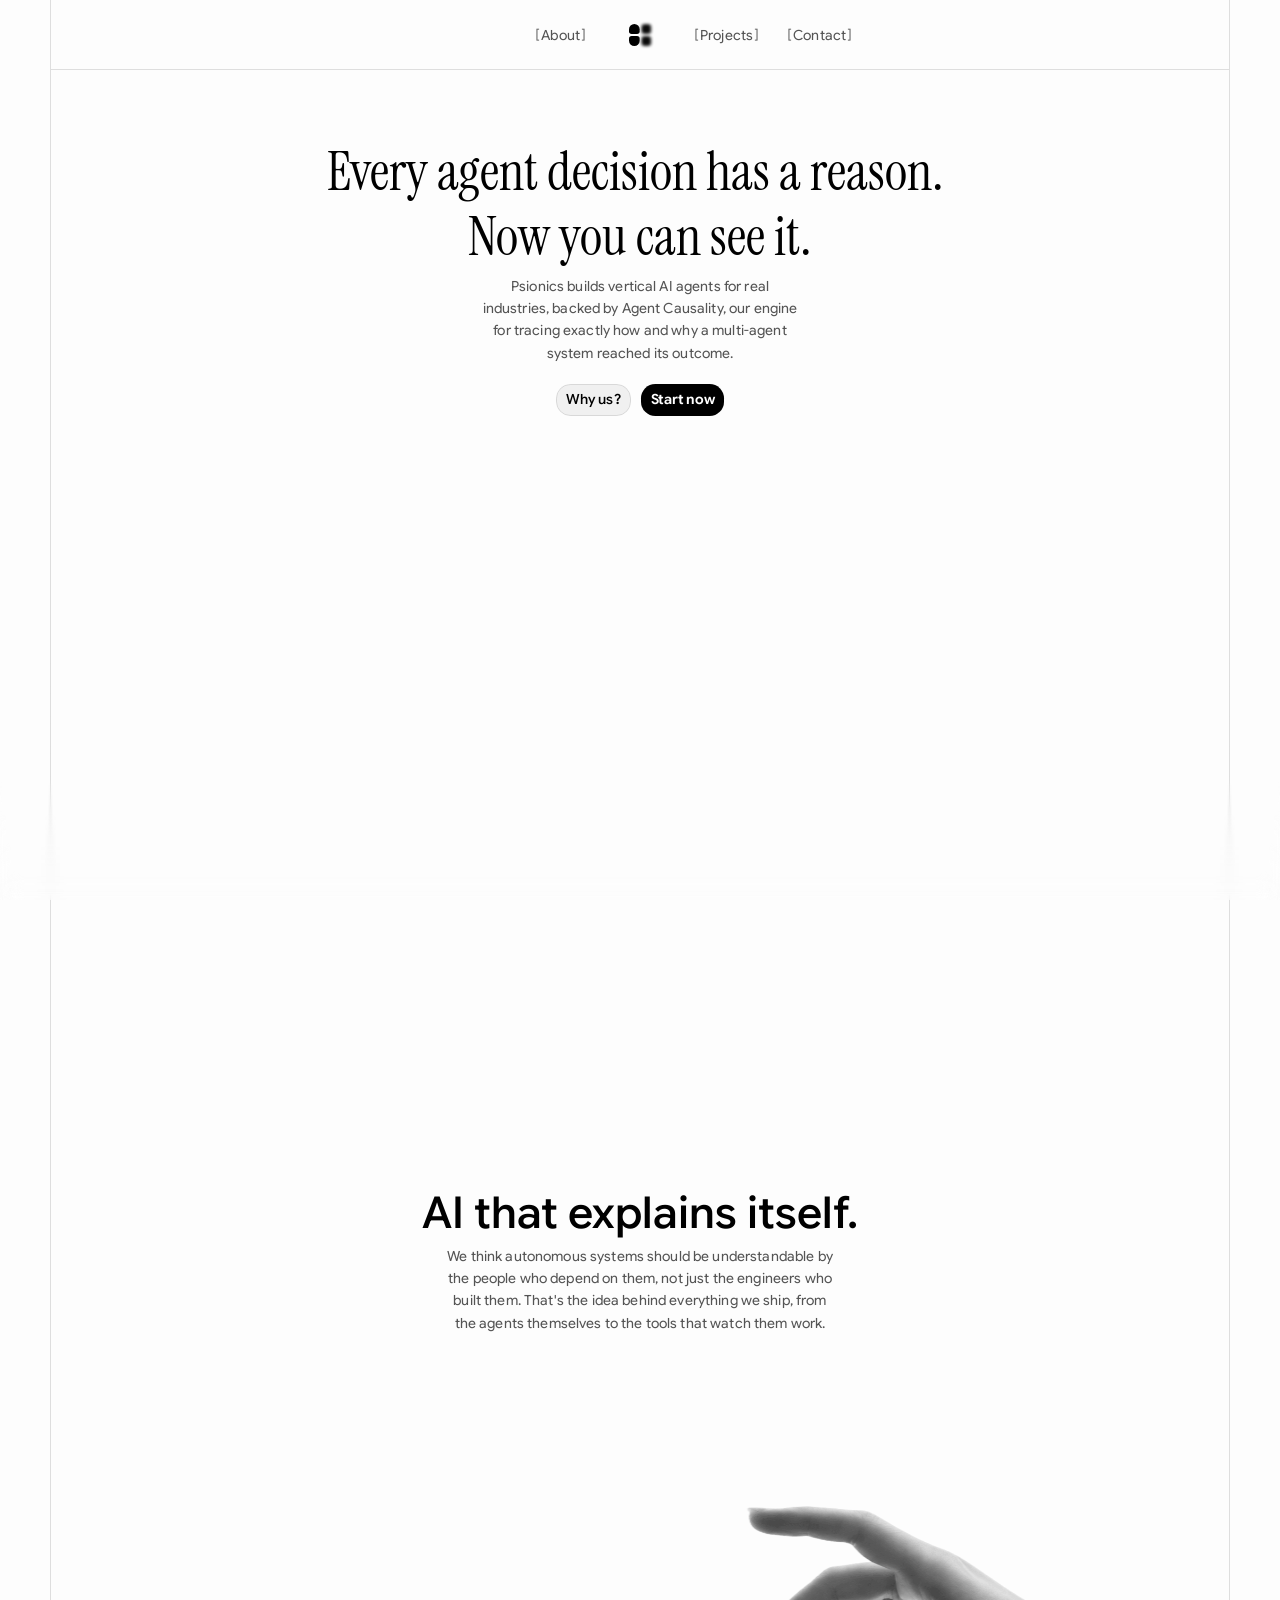
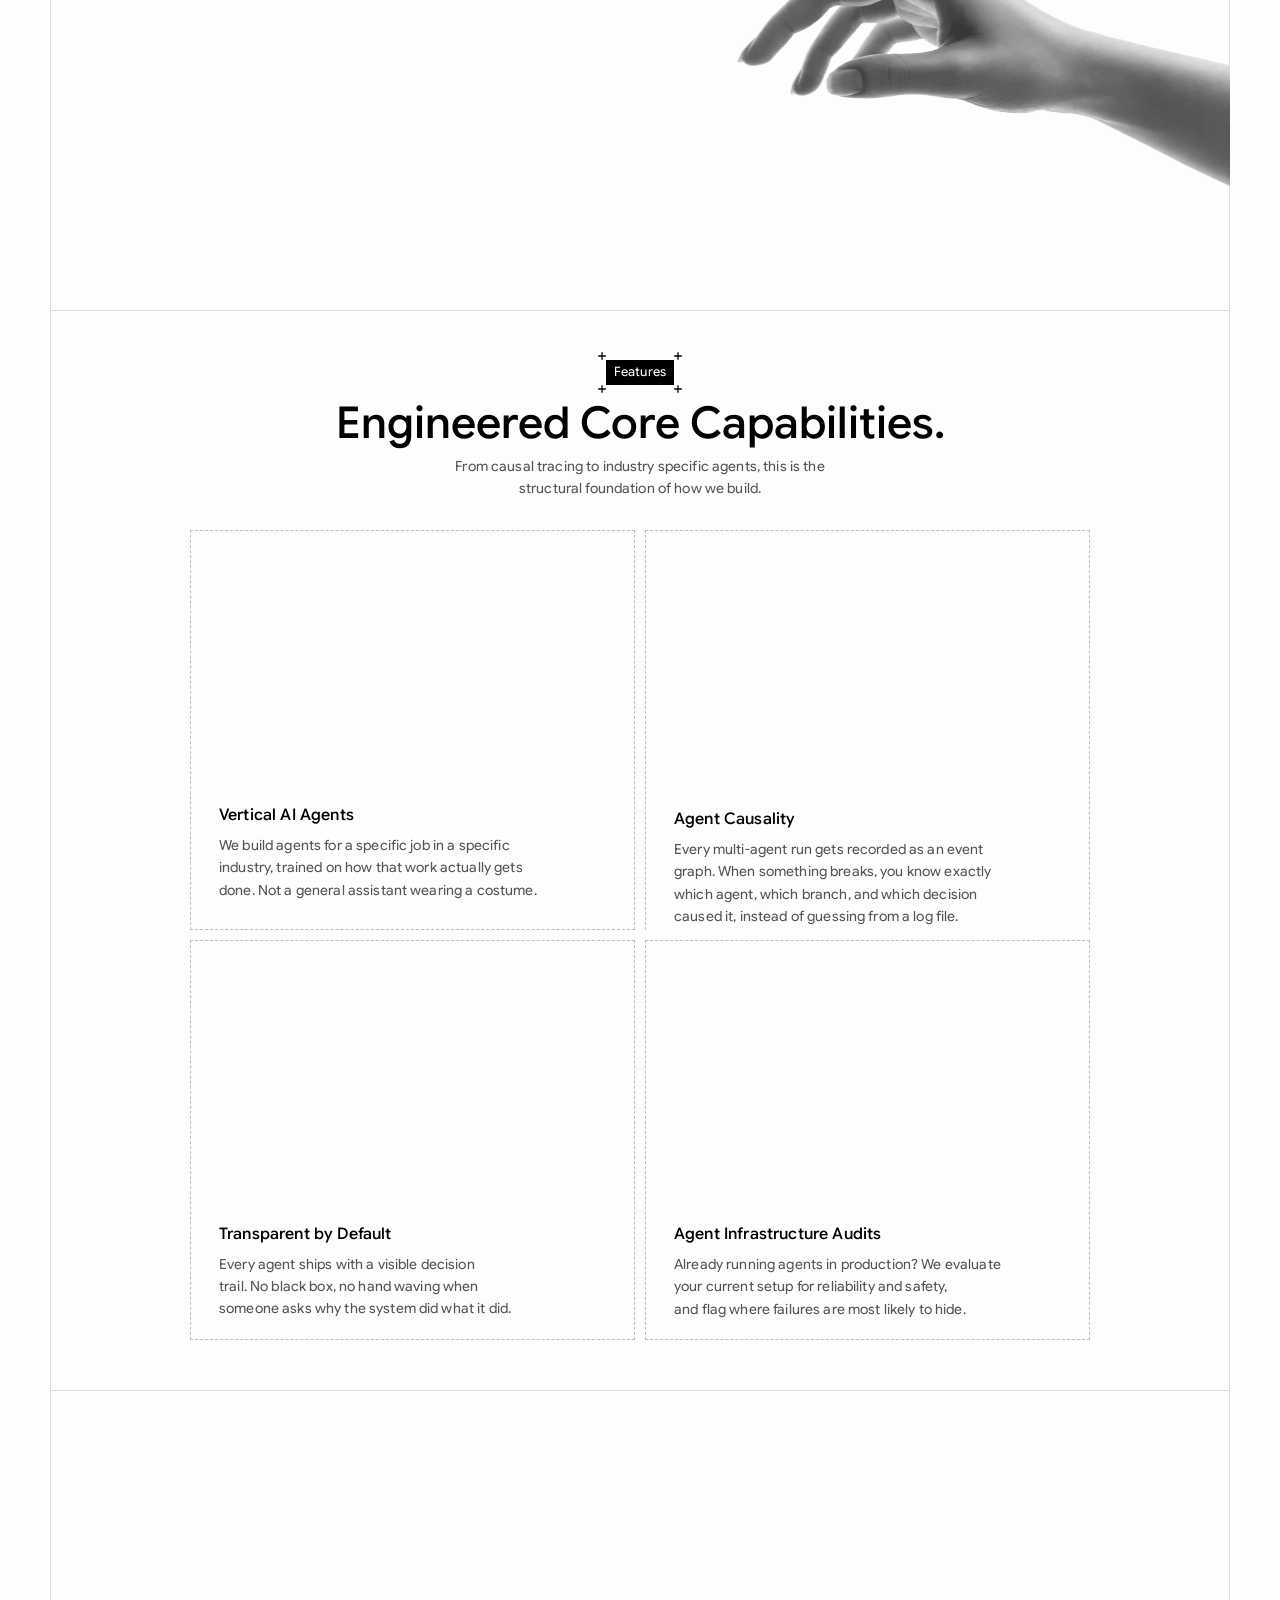
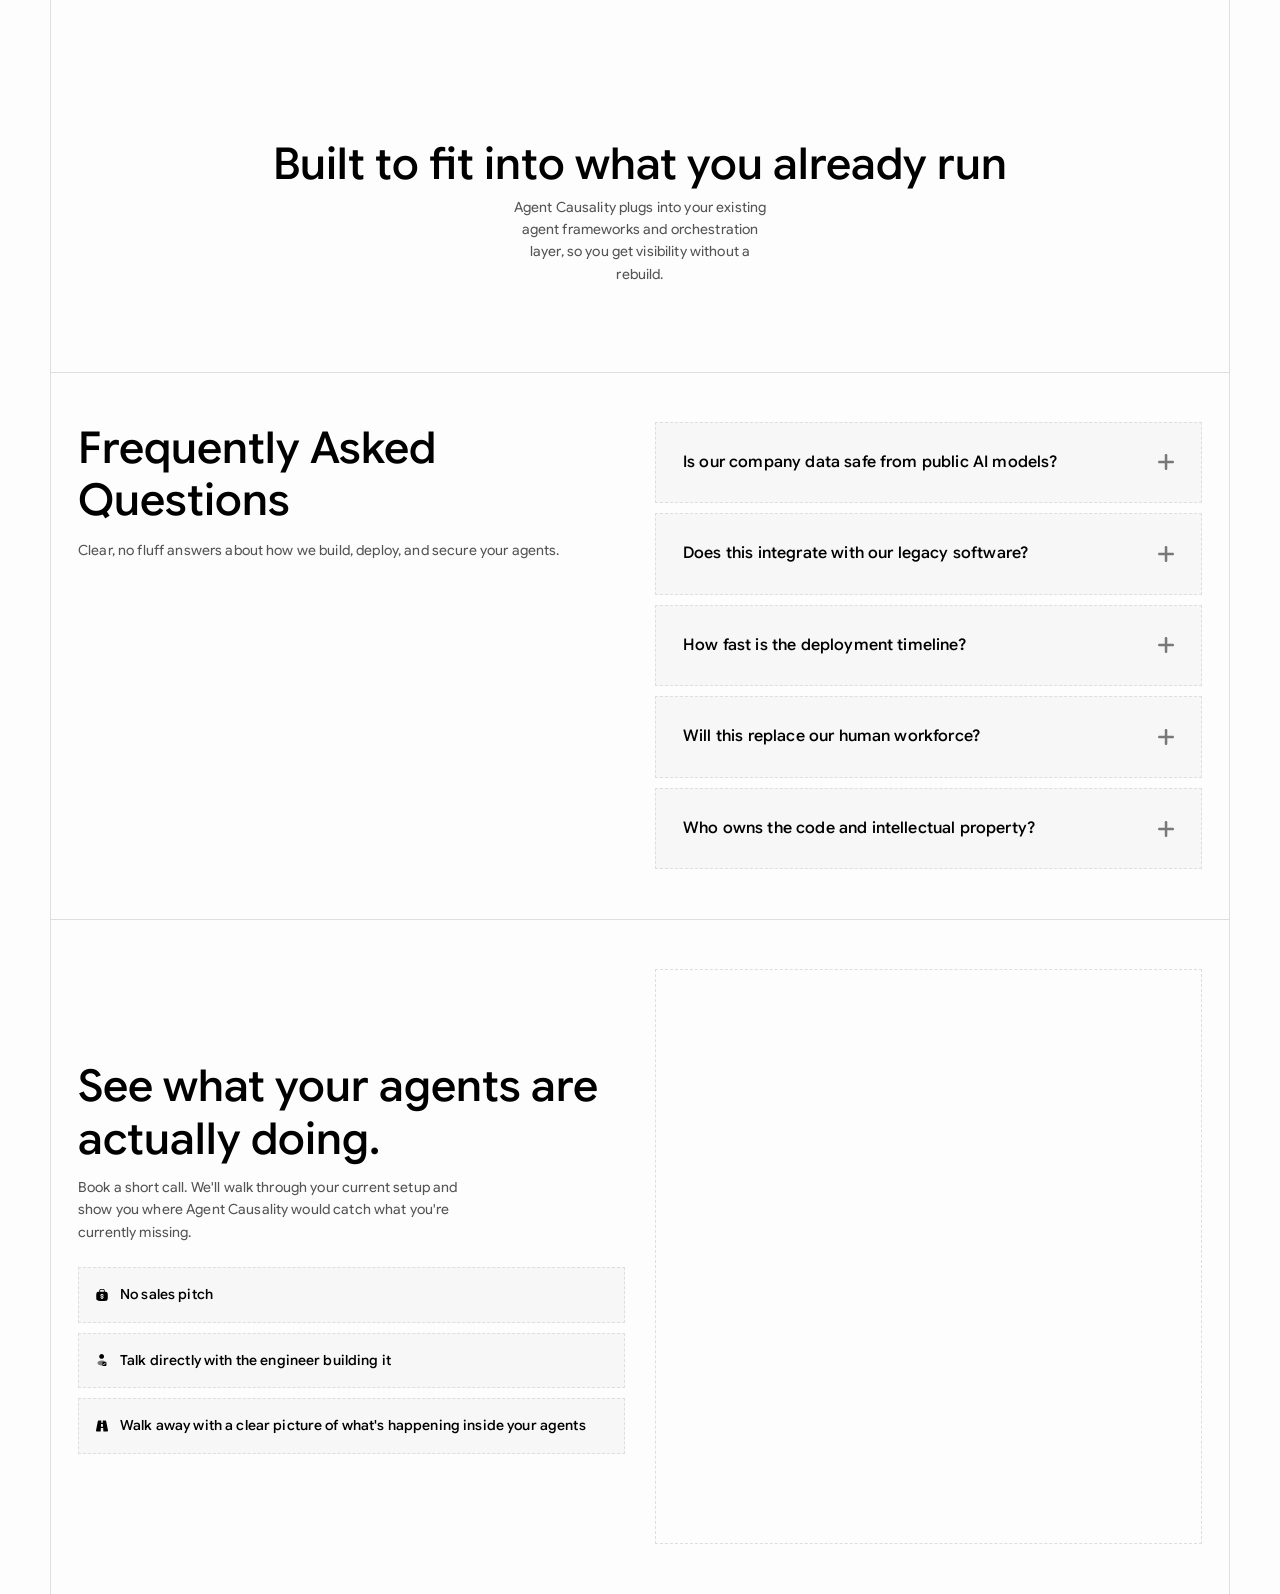
==== commit 292895ac: "feat: add projects page with hero art and project previews; link Projects in nav/footer across pages" ====
--- a/web/about.html
+++ b/web/about.html
@@ -43,7 +43,7 @@
     
     <!-- End of bodyStart -->
 	
-	<div id="main" data-framer-hydrate-v2="{&quot;routeId&quot;:&quot;TG4v3XDvb&quot;,&quot;localeId&quot;:&quot;default&quot;,&quot;breakpoints&quot;:[{&quot;hash&quot;:&quot;1o75qfl&quot;,&quot;mediaQuery&quot;:&quot;(min-width: 1200px)&quot;},{&quot;hash&quot;:&quot;14j2ou3&quot;,&quot;mediaQuery&quot;:&quot;(min-width: 810px) and (max-width: 1199.98px)&quot;},{&quot;hash&quot;:&quot;33rzvb&quot;,&quot;mediaQuery&quot;:&quot;(max-width: 809.98px)&quot;},{&quot;hash&quot;:&quot;1xn8rl8&quot;,&quot;mediaQuery&quot;:&quot;(max-width: 809.98px)&quot;},{&quot;hash&quot;:&quot;1pxqvew&quot;,&quot;mediaQuery&quot;:&quot;(min-width: 810px) and (max-width: 1199.98px)&quot;},{&quot;hash&quot;:&quot;yqpees&quot;,&quot;mediaQuery&quot;:&quot;(min-width: 1200px)&quot;}]}" data-framer-ssr-released-at="2026-08-22T09:44:26.248Z" data-framer-page-optimized-at="2026-08-22T20:51:11.218Z" data-framer-generated-page><!--$--><!--$--><style data-framer-html-style>:root body { background: var(--token-6c8d10ba-463b-4990-b64f-32918ca2d4f2, rgb(245, 245, 245)); }</style><div class="framer-LqpOF framer-yqpees" data-layout-template="true" data-selection="true" style="min-height:100vh;width:auto"><div class="ssr-variant hidden-1xn8rl8"><div class="framer-sfzdwg-container"><div class="ssr-variant hidden-1pxqvew"><nav class="framer-OzwMP framer-wl7jcf framer-v-wl7jcf" data-framer-name="Large" style="height:100%;width:100%"><div class="framer-1uuh4hs" data-border="true" data-framer-name="Content" style="--border-bottom-width:1px;--border-color:var(--token-7e7d9213-6afe-4309-afa8-7dccf478cb0d, rgb(222, 222, 222));--border-left-width:1px;--border-right-width:1px;--border-style:solid;--border-top-width:0px;background-color:var(--token-6c8d10ba-463b-4990-b64f-32918ca2d4f2, rgb(245, 245, 245))"><div class="framer-1nb70iu" data-framer-name="Links"><!--$--><div class="framer-q19tcp-container"><!--$--><a class="framer-lcQ9o framer-S7HQf framer-jxkc1m framer-v-vzrzat framer-h5u78t" data-framer-name="Active" draggable="false" data-border="true" href="about.html" data-framer-page-link-current="true" style="--border-bottom-width:1px;--border-color:var(--token-95a8f7e0-de26-4a21-abd8-7324f048c094, rgb(189, 189, 189));--border-left-width:1px;--border-right-width:1px;--border-style:dashed;--border-top-width:1px;--corner-shape-fallback:0.796;background-color:var(--token-fe732e94-f30f-4945-91af-015cdcf1f937, rgba(0, 0, 0, 0.05));corner-shape:superellipse(1.4);border-bottom-left-radius:calc(18px*var(--one-if-corner-shape-supported,var(--corner-shape-fallback,1)));border-bottom-right-radius:calc(18px*var(--one-if-corner-shape-supported,var(--corner-shape-fallback,1)));border-top-left-radius:calc(18px*var(--one-if-corner-shape-supported,var(--corner-shape-fallback,1)));border-top-right-radius:calc(18px*var(--one-if-corner-shape-supported,var(--corner-shape-fallback,1)))"><div class="framer-1hiziu2" data-framer-component-type="RichTextContainer" style="--extracted-r6o4lv:var(--token-6e6e337d-28cc-44d1-a0da-bb7b5b6c59e1, rgb(0, 0, 0));--framer-link-text-color:rgb(0, 153, 255);--framer-link-text-decoration:underline;opacity:1;transform:none"><p class="framer-text framer-styles-preset-1i4fe7d" data-styles-preset="NbDFs5rgP" dir="auto" style="--framer-text-color:var(--extracted-r6o4lv, var(--token-6e6e337d-28cc-44d1-a0da-bb7b5b6c59e1, rgb(0, 0, 0)))">About</p></div></a><!--/$--></div><!--/$--><!--$--><div class="framer-btbdi1-container"><!--$--><a class="framer-lcQ9o framer-S7HQf framer-jxkc1m framer-v-jxkc1m framer-h5u78t" data-framer-name="Base" draggable="false" href="index.html#pricing" style="--border-bottom-width:0px;--border-color:rgba(0, 0, 0, 0);--border-left-width:0px;--border-right-width:0px;--border-style:solid;--border-top-width:0px;--corner-shape-fallback:0.796;background-color:rgba(0, 0, 0, 0);corner-shape:superellipse(1.4);border-bottom-left-radius:calc(18px*var(--one-if-corner-shape-supported,var(--corner-shape-fallback,1)));border-bottom-right-radius:calc(18px*var(--one-if-corner-shape-supported,var(--corner-shape-fallback,1)));border-top-left-radius:calc(18px*var(--one-if-corner-shape-supported,var(--corner-shape-fallback,1)));border-top-right-radius:calc(18px*var(--one-if-corner-shape-supported,var(--corner-shape-fallback,1)))"><div class="framer-1hiziu2" data-framer-component-type="RichTextContainer" style="--extracted-r6o4lv:var(--token-66b6d7ff-ba33-4d69-8906-b2633b6d4a86, rgb(84, 84, 84));--framer-link-text-color:rgb(0, 153, 255);--framer-link-text-decoration:underline;opacity:1;transform:none"><p class="framer-text framer-styles-preset-1i4fe7d" data-styles-preset="NbDFs5rgP" dir="auto" style="--framer-text-color:var(--extracted-r6o4lv, var(--token-66b6d7ff-ba33-4d69-8906-b2633b6d4a86, rgb(84, 84, 84)))">Pricing</p></div><div class="framer-1gf40pe" data-framer-component-type="RichTextContainer" style="--extracted-2gg91v:&quot;opsz&quot; 18, &quot;wdth&quot; 100, &quot;wght&quot; 425, &quot;GRAD&quot; 0, &quot;ROND&quot; 0, &quot;slnt&quot; 0;--extracted-r6o4lv:var(--token-813ec4a8-3f64-40f4-ae75-c758ceafa922, rgb(99, 99, 99));--framer-link-text-color:rgb(0, 153, 255);--framer-link-text-decoration:underline;transform:translateY(-50%)"><p dir="auto" class="framer-text" style="--font-selector:R0Y7R29vZ2xlIFNhbnMgRmxleC12YXJpYWJsZS1yZWd1bGFyVkY9SW05d2Mzb2lJREU0TENBaWQyUjBhQ0lnTVRBd0xDQWlkMmRvZENJZ05ESTFMQ0FpUjFKQlJDSWdNQ3dnSWxKUFRrUWlJREFzSUNKemJHNTBJaUF3;--framer-font-family:&quot;Google Sans Flex Variable&quot;, &quot;Google Sans Flex Variable Placeholder&quot;, sans-serif;--framer-font-size:13px;--framer-font-variation-axes:var(--extracted-2gg91v, &quot;opsz&quot; 18, &quot;wdth&quot; 100, &quot;wght&quot; 425, &quot;GRAD&quot; 0, &quot;ROND&quot; 0, &quot;slnt&quot; 0);--framer-letter-spacing:0.01em;--framer-line-height:1.6em;--framer-text-alignment:left;--framer-text-color:var(--extracted-r6o4lv, var(--token-813ec4a8-3f64-40f4-ae75-c758ceafa922, rgb(99, 99, 99)))">[</p></div><div class="framer-1acvs8d" data-framer-component-type="RichTextContainer" style="--extracted-2gg91v:&quot;opsz&quot; 18, &quot;wdth&quot; 100, &quot;wght&quot; 425, &quot;GRAD&quot; 0, &quot;ROND&quot; 0, &quot;slnt&quot; 0;--extracted-r6o4lv:var(--token-813ec4a8-3f64-40f4-ae75-c758ceafa922, rgb(99, 99, 99));--framer-link-text-color:rgb(0, 153, 255);--framer-link-text-decoration:underline;transform:translateY(-50%)"><p dir="auto" class="framer-text" style="--font-selector:R0Y7R29vZ2xlIFNhbnMgRmxleC12YXJpYWJsZS1yZWd1bGFyVkY9SW05d2Mzb2lJREU0TENBaWQyUjBhQ0lnTVRBd0xDQWlkMmRvZENJZ05ESTFMQ0FpUjFKQlJDSWdNQ3dnSWxKUFRrUWlJREFzSUNKemJHNTBJaUF3;--framer-font-family:&quot;Google Sans Flex Variable&quot;, &quot;Google Sans Flex Variable Placeholder&quot;, sans-serif;--framer-font-size:13px;--framer-font-variation-axes:var(--extracted-2gg91v, &quot;opsz&quot; 18, &quot;wdth&quot; 100, &quot;wght&quot; 425, &quot;GRAD&quot; 0, &quot;ROND&quot; 0, &quot;slnt&quot; 0);--framer-letter-spacing:0.01em;--framer-line-height:1.6em;--framer-text-alignment:left;--framer-text-color:var(--extracted-r6o4lv, var(--token-813ec4a8-3f64-40f4-ae75-c758ceafa922, rgb(99, 99, 99)))">]</p></div></a><!--/$--></div><!--/$--></div><!--$--><a aria-label="Home Page Logo Link" class="framer-g3w6q6 framer-xkaqe6" data-framer-name="Logo" draggable="false" href="index.html"><div class="framer-11azskw-container" tabindex="0"><div class="framer-jro2V framer-bobhha framer-v-bobhha" data-framer-name="Base" data-highlight="true" style="width:100%"><div class="framer-145lr1b" data-framer-name="TL" style="--corner-shape-fallback:0.796;background-color:var(--token-d8ccb723-1f35-4e56-aba6-0694e1de791e, rgb(0, 0, 0));corner-shape:superellipse(1.4);filter:blur(0px);-webkit-filter:blur(0px);border-bottom-left-radius:calc(4px*var(--one-if-corner-shape-supported,var(--corner-shape-fallback,1)));border-bottom-right-radius:calc(4px*var(--one-if-corner-shape-supported,var(--corner-shape-fallback,1)));border-top-left-radius:calc(4px*var(--one-if-corner-shape-supported,var(--corner-shape-fallback,1)));border-top-right-radius:calc(4px*var(--one-if-corner-shape-supported,var(--corner-shape-fallback,1)));opacity:1"></div><div class="framer-mz0smt" data-framer-name="TR" style="--corner-shape-fallback:0.796;background-color:var(--token-d8ccb723-1f35-4e56-aba6-0694e1de791e, rgb(0, 0, 0));corner-shape:superellipse(1.4);filter:blur(0px);-webkit-filter:blur(0px);border-bottom-left-radius:calc(4px*var(--one-if-corner-shape-supported,var(--corner-shape-fallback,1)));border-bottom-right-radius:calc(4px*var(--one-if-corner-shape-supported,var(--corner-shape-fallback,1)));border-top-left-radius:calc(4px*var(--one-if-corner-shape-supported,var(--corner-shape-fallback,1)));border-top-right-radius:calc(4px*var(--one-if-corner-shape-supported,var(--corner-shape-fallback,1)));opacity:1"></div><div class="framer-k59rfm" data-framer-name="BL" style="--corner-shape-fallback:0.796;background-color:var(--token-d8ccb723-1f35-4e56-aba6-0694e1de791e, rgb(0, 0, 0));corner-shape:superellipse(1.4);filter:blur(0px);-webkit-filter:blur(0px);border-bottom-left-radius:calc(4px*var(--one-if-corner-shape-supported,var(--corner-shape-fallback,1)));border-bottom-right-radius:calc(4px*var(--one-if-corner-shape-supported,var(--corner-shape-fallback,1)));border-top-left-radius:calc(4px*var(--one-if-corner-shape-supported,var(--corner-shape-fallback,1)));border-top-right-radius:calc(4px*var(--one-if-corner-shape-supported,var(--corner-shape-fallback,1)));opacity:1"></div><div class="framer-ctkz1u" data-framer-name="BR" style="--corner-shape-fallback:0.796;background-color:var(--token-d8ccb723-1f35-4e56-aba6-0694e1de791e, rgb(0, 0, 0));corner-shape:superellipse(1.4);filter:blur(0px);-webkit-filter:blur(0px);border-bottom-left-radius:calc(4px*var(--one-if-corner-shape-supported,var(--corner-shape-fallback,1)));border-bottom-right-radius:calc(4px*var(--one-if-corner-shape-supported,var(--corner-shape-fallback,1)));border-top-left-radius:calc(4px*var(--one-if-corner-shape-supported,var(--corner-shape-fallback,1)));border-top-right-radius:calc(4px*var(--one-if-corner-shape-supported,var(--corner-shape-fallback,1)));opacity:1"></div></div></div></a><!--/$--><div class="framer-1ck6rat" data-framer-name="Spacer"></div><div class="framer-9z2jr8" data-framer-name="Links"><!--$--><div class="framer-1p6qu0m-container"><!--$--><a class="framer-lcQ9o framer-S7HQf framer-jxkc1m framer-v-jxkc1m framer-h5u78t" data-framer-name="Base" draggable="false" href="case-studies.html" style="--border-bottom-width:0px;--border-color:rgba(0, 0, 0, 0);--border-left-width:0px;--border-right-width:0px;--border-style:solid;--border-top-width:0px;--corner-shape-fallback:0.796;background-color:rgba(0, 0, 0, 0);corner-shape:superellipse(1.4);border-bottom-left-radius:calc(18px*var(--one-if-corner-shape-supported,var(--corner-shape-fallback,1)));border-bottom-right-radius:calc(18px*var(--one-if-corner-shape-supported,var(--corner-shape-fallback,1)));border-top-left-radius:calc(18px*var(--one-if-corner-shape-supported,var(--corner-shape-fallback,1)));border-top-right-radius:calc(18px*var(--one-if-corner-shape-supported,var(--corner-shape-fallback,1)))"><div class="framer-1hiziu2" data-framer-component-type="RichTextContainer" style="--extracted-r6o4lv:var(--token-66b6d7ff-ba33-4d69-8906-b2633b6d4a86, rgb(84, 84, 84));--framer-link-text-color:rgb(0, 153, 255);--framer-link-text-decoration:underline;opacity:1;transform:none"><p class="framer-text framer-styles-preset-1i4fe7d" data-styles-preset="NbDFs5rgP" dir="auto" style="--framer-text-color:var(--extracted-r6o4lv, var(--token-66b6d7ff-ba33-4d69-8906-b2633b6d4a86, rgb(84, 84, 84)))">Case Studies</p></div><div class="framer-1gf40pe" data-framer-component-type="RichTextContainer" style="--extracted-2gg91v:&quot;opsz&quot; 18, &quot;wdth&quot; 100, &quot;wght&quot; 425, &quot;GRAD&quot; 0, &quot;ROND&quot; 0, &quot;slnt&quot; 0;--extracted-r6o4lv:var(--token-813ec4a8-3f64-40f4-ae75-c758ceafa922, rgb(99, 99, 99));--framer-link-text-color:rgb(0, 153, 255);--framer-link-text-decoration:underline;transform:translateY(-50%)"><p dir="auto" class="framer-text" style="--font-selector:R0Y7R29vZ2xlIFNhbnMgRmxleC12YXJpYWJsZS1yZWd1bGFyVkY9SW05d2Mzb2lJREU0TENBaWQyUjBhQ0lnTVRBd0xDQWlkMmRvZENJZ05ESTFMQ0FpUjFKQlJDSWdNQ3dnSWxKUFRrUWlJREFzSUNKemJHNTBJaUF3;--framer-font-family:&quot;Google Sans Flex Variable&quot;, &quot;Google Sans Flex Variable Placeholder&quot;, sans-serif;--framer-font-size:13px;--framer-font-variation-axes:var(--extracted-2gg91v, &quot;opsz&quot; 18, &quot;wdth&quot; 100, &quot;wght&quot; 425, &quot;GRAD&quot; 0, &quot;ROND&quot; 0, &quot;slnt&quot; 0);--framer-letter-spacing:0.01em;--framer-line-height:1.6em;--framer-text-alignment:left;--framer-text-color:var(--extracted-r6o4lv, var(--token-813ec4a8-3f64-40f4-ae75-c758ceafa922, rgb(99, 99, 99)))">[</p></div><div class="framer-1acvs8d" data-framer-component-type="RichTextContainer" style="--extracted-2gg91v:&quot;opsz&quot; 18, &quot;wdth&quot; 100, &quot;wght&quot; 425, &quot;GRAD&quot; 0, &quot;ROND&quot; 0, &quot;slnt&quot; 0;--extracted-r6o4lv:var(--token-813ec4a8-3f64-40f4-ae75-c758ceafa922, rgb(99, 99, 99));--framer-link-text-color:rgb(0, 153, 255);--framer-link-text-decoration:underline;transform:translateY(-50%)"><p dir="auto" class="framer-text" style="--font-selector:R0Y7R29vZ2xlIFNhbnMgRmxleC12YXJpYWJsZS1yZWd1bGFyVkY9SW05d2Mzb2lJREU0TENBaWQyUjBhQ0lnTVRBd0xDQWlkMmRvZENJZ05ESTFMQ0FpUjFKQlJDSWdNQ3dnSWxKUFRrUWlJREFzSUNKemJHNTBJaUF3;--framer-font-family:&quot;Google Sans Flex Variable&quot;, &quot;Google Sans Flex Variable Placeholder&quot;, sans-serif;--framer-font-size:13px;--framer-font-variation-axes:var(--extracted-2gg91v, &quot;opsz&quot; 18, &quot;wdth&quot; 100, &quot;wght&quot; 425, &quot;GRAD&quot; 0, &quot;ROND&quot; 0, &quot;slnt&quot; 0);--framer-letter-spacing:0.01em;--framer-line-height:1.6em;--framer-text-alignment:left;--framer-text-color:var(--extracted-r6o4lv, var(--token-813ec4a8-3f64-40f4-ae75-c758ceafa922, rgb(99, 99, 99)))">]</p></div></a><!--/$--></div><!--/$--><!--$--><div class="framer-mqlrmf-container"><!--$--><a class="framer-lcQ9o framer-S7HQf framer-jxkc1m framer-v-jxkc1m framer-h5u78t" data-framer-name="Base" draggable="false" href="contact.html" style="--border-bottom-width:0px;--border-color:rgba(0, 0, 0, 0);--border-left-width:0px;--border-right-width:0px;--border-style:solid;--border-top-width:0px;--corner-shape-fallback:0.796;background-color:rgba(0, 0, 0, 0);corner-shape:superellipse(1.4);border-bottom-left-radius:calc(18px*var(--one-if-corner-shape-supported,var(--corner-shape-fallback,1)));border-bottom-right-radius:calc(18px*var(--one-if-corner-shape-supported,var(--corner-shape-fallback,1)));border-top-left-radius:calc(18px*var(--one-if-corner-shape-supported,var(--corner-shape-fallback,1)));border-top-right-radius:calc(18px*var(--one-if-corner-shape-supported,var(--corner-shape-fallback,1)))"><div class="framer-1hiziu2" data-framer-component-type="RichTextContainer" style="--extracted-r6o4lv:var(--token-66b6d7ff-ba33-4d69-8906-b2633b6d4a86, rgb(84, 84, 84));--framer-link-text-color:rgb(0, 153, 255);--framer-link-text-decoration:underline;opacity:1;transform:none"><p class="framer-text framer-styles-preset-1i4fe7d" data-styles-preset="NbDFs5rgP" dir="auto" style="--framer-text-color:var(--extracted-r6o4lv, var(--token-66b6d7ff-ba33-4d69-8906-b2633b6d4a86, rgb(84, 84, 84)))">Contact</p></div><div class="framer-1gf40pe" data-framer-component-type="RichTextContainer" style="--extracted-2gg91v:&quot;opsz&quot; 18, &quot;wdth&quot; 100, &quot;wght&quot; 425, &quot;GRAD&quot; 0, &quot;ROND&quot; 0, &quot;slnt&quot; 0;--extracted-r6o4lv:var(--token-813ec4a8-3f64-40f4-ae75-c758ceafa922, rgb(99, 99, 99));--framer-link-text-color:rgb(0, 153, 255);--framer-link-text-decoration:underline;transform:translateY(-50%)"><p dir="auto" class="framer-text" style="--font-selector:R0Y7R29vZ2xlIFNhbnMgRmxleC12YXJpYWJsZS1yZWd1bGFyVkY9SW05d2Mzb2lJREU0TENBaWQyUjBhQ0lnTVRBd0xDQWlkMmRvZENJZ05ESTFMQ0FpUjFKQlJDSWdNQ3dnSWxKUFRrUWlJREFzSUNKemJHNTBJaUF3;--framer-font-family:&quot;Google Sans Flex Variable&quot;, &quot;Google Sans Flex Variable Placeholder&quot;, sans-serif;--framer-font-size:13px;--framer-font-variation-axes:var(--extracted-2gg91v, &quot;opsz&quot; 18, &quot;wdth&quot; 100, &quot;wght&quot; 425, &quot;GRAD&quot; 0, &quot;ROND&quot; 0, &quot;slnt&quot; 0);--framer-letter-spacing:0.01em;--framer-line-height:1.6em;--framer-text-alignment:left;--framer-text-color:var(--extracted-r6o4lv, var(--token-813ec4a8-3f64-40f4-ae75-c758ceafa922, rgb(99, 99, 99)))">[</p></div><div class="framer-1acvs8d" data-framer-component-type="RichTextContainer" style="--extracted-2gg91v:&quot;opsz&quot; 18, &quot;wdth&quot; 100, &quot;wght&quot; 425, &quot;GRAD&quot; 0, &quot;ROND&quot; 0, &quot;slnt&quot; 0;--extracted-r6o4lv:var(--token-813ec4a8-3f64-40f4-ae75-c758ceafa922, rgb(99, 99, 99));--framer-link-text-color:rgb(0, 153, 255);--framer-link-text-decoration:underline;transform:translateY(-50%)"><p dir="auto" class="framer-text" style="--font-selector:R0Y7R29vZ2xlIFNhbnMgRmxleC12YXJpYWJsZS1yZWd1bGFyVkY9SW05d2Mzb2lJREU0TENBaWQyUjBhQ0lnTVRBd0xDQWlkMmRvZENJZ05ESTFMQ0FpUjFKQlJDSWdNQ3dnSWxKUFRrUWlJREFzSUNKemJHNTBJaUF3;--framer-font-family:&quot;Google Sans Flex Variable&quot;, &quot;Google Sans Flex Variable Placeholder&quot;, sans-serif;--framer-font-size:13px;--framer-font-variation-axes:var(--extracted-2gg91v, &quot;opsz&quot; 18, &quot;wdth&quot; 100, &quot;wght&quot; 425, &quot;GRAD&quot; 0, &quot;ROND&quot; 0, &quot;slnt&quot; 0);--framer-letter-spacing:0.01em;--framer-line-height:1.6em;--framer-text-alignment:left;--framer-text-color:var(--extracted-r6o4lv, var(--token-813ec4a8-3f64-40f4-ae75-c758ceafa922, rgb(99, 99, 99)))">]</p></div></a><!--/$--></div><!--/$--></div></div></nav></div><div class="ssr-variant hidden-yqpees"><nav class="framer-OzwMP framer-wl7jcf framer-v-mm42p5" data-framer-name="Medium" style="height:100%;width:100%"><div class="framer-1uuh4hs" data-border="true" data-framer-name="Content" style="--border-bottom-width:1px;--border-color:var(--token-7e7d9213-6afe-4309-afa8-7dccf478cb0d, rgb(222, 222, 222));--border-left-width:1px;--border-right-width:1px;--border-style:solid;--border-top-width:0px;background-color:var(--token-6c8d10ba-463b-4990-b64f-32918ca2d4f2, rgb(245, 245, 245))"><div class="framer-1nb70iu" data-framer-name="Links"><!--$--><div class="framer-q19tcp-container"><!--$--><a class="framer-lcQ9o framer-S7HQf framer-jxkc1m framer-v-vzrzat framer-h5u78t" data-framer-name="Active" draggable="false" data-border="true" href="about.html" data-framer-page-link-current="true" style="--border-bottom-width:1px;--border-color:var(--token-95a8f7e0-de26-4a21-abd8-7324f048c094, rgb(189, 189, 189));--border-left-width:1px;--border-right-width:1px;--border-style:dashed;--border-top-width:1px;--corner-shape-fallback:0.796;background-color:var(--token-fe732e94-f30f-4945-91af-015cdcf1f937, rgba(0, 0, 0, 0.05));corner-shape:superellipse(1.4);border-bottom-left-radius:calc(18px*var(--one-if-corner-shape-supported,var(--corner-shape-fallback,1)));border-bottom-right-radius:calc(18px*var(--one-if-corner-shape-supported,var(--corner-shape-fallback,1)));border-top-left-radius:calc(18px*var(--one-if-corner-shape-supported,var(--corner-shape-fallback,1)));border-top-right-radius:calc(18px*var(--one-if-corner-shape-supported,var(--corner-shape-fallback,1)))"><div class="framer-1hiziu2" data-framer-component-type="RichTextContainer" style="--extracted-r6o4lv:var(--token-6e6e337d-28cc-44d1-a0da-bb7b5b6c59e1, rgb(0, 0, 0));--framer-link-text-color:rgb(0, 153, 255);--framer-link-text-decoration:underline;opacity:1;transform:none"><p class="framer-text framer-styles-preset-1i4fe7d" data-styles-preset="NbDFs5rgP" dir="auto" style="--framer-text-color:var(--extracted-r6o4lv, var(--token-6e6e337d-28cc-44d1-a0da-bb7b5b6c59e1, rgb(0, 0, 0)))">About</p></div></a><!--/$--></div><!--/$--><!--$--><div class="framer-btbdi1-container"><!--$--><a class="framer-lcQ9o framer-S7HQf framer-jxkc1m framer-v-jxkc1m framer-h5u78t" data-framer-name="Base" draggable="false" href="index.html#pricing" style="--border-bottom-width:0px;--border-color:rgba(0, 0, 0, 0);--border-left-width:0px;--border-right-width:0px;--border-style:solid;--border-top-width:0px;--corner-shape-fallback:0.796;background-color:rgba(0, 0, 0, 0);corner-shape:superellipse(1.4);border-bottom-left-radius:calc(18px*var(--one-if-corner-shape-supported,var(--corner-shape-fallback,1)));border-bottom-right-radius:calc(18px*var(--one-if-corner-shape-supported,var(--corner-shape-fallback,1)));border-top-left-radius:calc(18px*var(--one-if-corner-shape-supported,var(--corner-shape-fallback,1)));border-top-right-radius:calc(18px*var(--one-if-corner-shape-supported,var(--corner-shape-fallback,1)))"><div class="framer-1hiziu2" data-framer-component-type="RichTextContainer" style="--extracted-r6o4lv:var(--token-66b6d7ff-ba33-4d69-8906-b2633b6d4a86, rgb(84, 84, 84));--framer-link-text-color:rgb(0, 153, 255);--framer-link-text-decoration:underline;opacity:1;transform:none"><p class="framer-text framer-styles-preset-1i4fe7d" data-styles-preset="NbDFs5rgP" dir="auto" style="--framer-text-color:var(--extracted-r6o4lv, var(--token-66b6d7ff-ba33-4d69-8906-b2633b6d4a86, rgb(84, 84, 84)))">Pricing</p></div><div class="framer-1gf40pe" data-framer-component-type="RichTextContainer" style="--extracted-2gg91v:&quot;opsz&quot; 18, &quot;wdth&quot; 100, &quot;wght&quot; 425, &quot;GRAD&quot; 0, &quot;ROND&quot; 0, &quot;slnt&quot; 0;--extracted-r6o4lv:var(--token-813ec4a8-3f64-40f4-ae75-c758ceafa922, rgb(99, 99, 99));--framer-link-text-color:rgb(0, 153, 255);--framer-link-text-decoration:underline;transform:translateY(-50%)"><p dir="auto" class="framer-text" style="--font-selector:R0Y7R29vZ2xlIFNhbnMgRmxleC12YXJpYWJsZS1yZWd1bGFyVkY9SW05d2Mzb2lJREU0TENBaWQyUjBhQ0lnTVRBd0xDQWlkMmRvZENJZ05ESTFMQ0FpUjFKQlJDSWdNQ3dnSWxKUFRrUWlJREFzSUNKemJHNTBJaUF3;--framer-font-family:&quot;Google Sans Flex Variable&quot;, &quot;Google Sans Flex Variable Placeholder&quot;, sans-serif;--framer-font-size:13px;--framer-font-variation-axes:var(--extracted-2gg91v, &quot;opsz&quot; 18, &quot;wdth&quot; 100, &quot;wght&quot; 425, &quot;GRAD&quot; 0, &quot;ROND&quot; 0, &quot;slnt&quot; 0);--framer-letter-spacing:0.01em;--framer-line-height:1.6em;--framer-text-alignment:left;--framer-text-color:var(--extracted-r6o4lv, var(--token-813ec4a8-3f64-40f4-ae75-c758ceafa922, rgb(99, 99, 99)))">[</p></div><div class="framer-1acvs8d" data-framer-component-type="RichTextContainer" style="--extracted-2gg91v:&quot;opsz&quot; 18, &quot;wdth&quot; 100, &quot;wght&quot; 425, &quot;GRAD&quot; 0, &quot;ROND&quot; 0, &quot;slnt&quot; 0;--extracted-r6o4lv:var(--token-813ec4a8-3f64-40f4-ae75-c758ceafa922, rgb(99, 99, 99));--framer-link-text-color:rgb(0, 153, 255);--framer-link-text-decoration:underline;transform:translateY(-50%)"><p dir="auto" class="framer-text" style="--font-selector:R0Y7R29vZ2xlIFNhbnMgRmxleC12YXJpYWJsZS1yZWd1bGFyVkY9SW05d2Mzb2lJREU0TENBaWQyUjBhQ0lnTVRBd0xDQWlkMmRvZENJZ05ESTFMQ0FpUjFKQlJDSWdNQ3dnSWxKUFRrUWlJREFzSUNKemJHNTBJaUF3;--framer-font-family:&quot;Google Sans Flex Variable&quot;, &quot;Google Sans Flex Variable Placeholder&quot;, sans-serif;--framer-font-size:13px;--framer-font-variation-axes:var(--extracted-2gg91v, &quot;opsz&quot; 18, &quot;wdth&quot; 100, &quot;wght&quot; 425, &quot;GRAD&quot; 0, &quot;ROND&quot; 0, &quot;slnt&quot; 0);--framer-letter-spacing:0.01em;--framer-line-height:1.6em;--framer-text-alignment:left;--framer-text-color:var(--extracted-r6o4lv, var(--token-813ec4a8-3f64-40f4-ae75-c758ceafa922, rgb(99, 99, 99)))">]</p></div></a><!--/$--></div><!--/$--></div><!--$--><a aria-label="Home Page Logo Link" class="framer-g3w6q6 framer-xkaqe6" data-framer-name="Logo" draggable="false" href="index.html"><div class="framer-11azskw-container" tabindex="0"><div class="framer-jro2V framer-bobhha framer-v-bobhha" data-framer-name="Base" data-highlight="true" style="width:100%"><div class="framer-145lr1b" data-framer-name="TL" style="--corner-shape-fallback:0.796;background-color:var(--token-d8ccb723-1f35-4e56-aba6-0694e1de791e, rgb(0, 0, 0));corner-shape:superellipse(1.4);filter:blur(0px);-webkit-filter:blur(0px);border-bottom-left-radius:calc(4px*var(--one-if-corner-shape-supported,var(--corner-shape-fallback,1)));border-bottom-right-radius:calc(4px*var(--one-if-corner-shape-supported,var(--corner-shape-fallback,1)));border-top-left-radius:calc(4px*var(--one-if-corner-shape-supported,var(--corner-shape-fallback,1)));border-top-right-radius:calc(4px*var(--one-if-corner-shape-supported,var(--corner-shape-fallback,1)));opacity:1"></div><div class="framer-mz0smt" data-framer-name="TR" style="--corner-shape-fallback:0.796;background-color:var(--token-d8ccb723-1f35-4e56-aba6-0694e1de791e, rgb(0, 0, 0));corner-shape:superellipse(1.4);filter:blur(0px);-webkit-filter:blur(0px);border-bottom-left-radius:calc(4px*var(--one-if-corner-shape-supported,var(--corner-shape-fallback,1)));border-bottom-right-radius:calc(4px*var(--one-if-corner-shape-supported,var(--corner-shape-fallback,1)));border-top-left-radius:calc(4px*var(--one-if-corner-shape-supported,var(--corner-shape-fallback,1)));border-top-right-radius:calc(4px*var(--one-if-corner-shape-supported,var(--corner-shape-fallback,1)));opacity:1"></div><div class="framer-k59rfm" data-framer-name="BL" style="--corner-shape-fallback:0.796;background-color:var(--token-d8ccb723-1f35-4e56-aba6-0694e1de791e, rgb(0, 0, 0));corner-shape:superellipse(1.4);filter:blur(0px);-webkit-filter:blur(0px);border-bottom-left-radius:calc(4px*var(--one-if-corner-shape-supported,var(--corner-shape-fallback,1)));border-bottom-right-radius:calc(4px*var(--one-if-corner-shape-supported,var(--corner-shape-fallback,1)));border-top-left-radius:calc(4px*var(--one-if-corner-shape-supported,var(--corner-shape-fallback,1)));border-top-right-radius:calc(4px*var(--one-if-corner-shape-supported,var(--corner-shape-fallback,1)));opacity:1"></div><div class="framer-ctkz1u" data-framer-name="BR" style="--corner-shape-fallback:0.796;background-color:var(--token-d8ccb723-1f35-4e56-aba6-0694e1de791e, rgb(0, 0, 0));corner-shape:superellipse(1.4);filter:blur(0px);-webkit-filter:blur(0px);border-bottom-left-radius:calc(4px*var(--one-if-corner-shape-supported,var(--corner-shape-fallback,1)));border-bottom-right-radius:calc(4px*var(--one-if-corner-shape-supported,var(--corner-shape-fallback,1)));border-top-left-radius:calc(4px*var(--one-if-corner-shape-supported,var(--corner-shape-fallback,1)));border-top-right-radius:calc(4px*var(--one-if-corner-shape-supported,var(--corner-shape-fallback,1)));opacity:1"></div></div></div></a><!--/$--><div class="framer-1ck6rat" data-framer-name="Spacer"></div><div class="framer-9z2jr8" data-framer-name="Links"><!--$--><div class="framer-1p6qu0m-container"><!--$--><a class="framer-lcQ9o framer-S7HQf framer-jxkc1m framer-v-jxkc1m framer-h5u78t" data-framer-name="Base" draggable="false" href="case-studies.html" style="--border-bottom-width:0px;--border-color:rgba(0, 0, 0, 0);--border-left-width:0px;--border-right-width:0px;--border-style:solid;--border-top-width:0px;--corner-shape-fallback:0.796;background-color:rgba(0, 0, 0, 0);corner-shape:superellipse(1.4);border-bottom-left-radius:calc(18px*var(--one-if-corner-shape-supported,var(--corner-shape-fallback,1)));border-bottom-right-radius:calc(18px*var(--one-if-corner-shape-supported,var(--corner-shape-fallback,1)));border-top-left-radius:calc(18px*var(--one-if-corner-shape-supported,var(--corner-shape-fallback,1)));border-top-right-radius:calc(18px*var(--one-if-corner-shape-supported,var(--corner-shape-fallback,1)))"><div class="framer-1hiziu2" data-framer-component-type="RichTextContainer" style="--extracted-r6o4lv:var(--token-66b6d7ff-ba33-4d69-8906-b2633b6d4a86, rgb(84, 84, 84));--framer-link-text-color:rgb(0, 153, 255);--framer-link-text-decoration:underline;opacity:1;transform:none"><p class="framer-text framer-styles-preset-1i4fe7d" data-styles-preset="NbDFs5rgP" dir="auto" style="--framer-text-color:var(--extracted-r6o4lv, var(--token-66b6d7ff-ba33-4d69-8906-b2633b6d4a86, rgb(84, 84, 84)))">Case Studies</p></div><div class="framer-1gf40pe" data-framer-component-type="RichTextContainer" style="--extracted-2gg91v:&quot;opsz&quot; 18, &quot;wdth&quot; 100, &quot;wght&quot; 425, &quot;GRAD&quot; 0, &quot;ROND&quot; 0, &quot;slnt&quot; 0;--extracted-r6o4lv:var(--token-813ec4a8-3f64-40f4-ae75-c758ceafa922, rgb(99, 99, 99));--framer-link-text-color:rgb(0, 153, 255);--framer-link-text-decoration:underline;transform:translateY(-50%)"><p dir="auto" class="framer-text" style="--font-selector:R0Y7R29vZ2xlIFNhbnMgRmxleC12YXJpYWJsZS1yZWd1bGFyVkY9SW05d2Mzb2lJREU0TENBaWQyUjBhQ0lnTVRBd0xDQWlkMmRvZENJZ05ESTFMQ0FpUjFKQlJDSWdNQ3dnSWxKUFRrUWlJREFzSUNKemJHNTBJaUF3;--framer-font-family:&quot;Google Sans Flex Variable&quot;, &quot;Google Sans Flex Variable Placeholder&quot;, sans-serif;--framer-font-size:13px;--framer-font-variation-axes:var(--extracted-2gg91v, &quot;opsz&quot; 18, &quot;wdth&quot; 100, &quot;wght&quot; 425, &quot;GRAD&quot; 0, &quot;ROND&quot; 0, &quot;slnt&quot; 0);--framer-letter-spacing:0.01em;--framer-line-height:1.6em;--framer-text-alignment:left;--framer-text-color:var(--extracted-r6o4lv, var(--token-813ec4a8-3f64-40f4-ae75-c758ceafa922, rgb(99, 99, 99)))">[</p></div><div class="framer-1acvs8d" data-framer-component-type="RichTextContainer" style="--extracted-2gg91v:&quot;opsz&quot; 18, &quot;wdth&quot; 100, &quot;wght&quot; 425, &quot;GRAD&quot; 0, &quot;ROND&quot; 0, &quot;slnt&quot; 0;--extracted-r6o4lv:var(--token-813ec4a8-3f64-40f4-ae75-c758ceafa922, rgb(99, 99, 99));--framer-link-text-color:rgb(0, 153, 255);--framer-link-text-decoration:underline;transform:translateY(-50%)"><p dir="auto" class="framer-text" style="--font-selector:R0Y7R29vZ2xlIFNhbnMgRmxleC12YXJpYWJsZS1yZWd1bGFyVkY9SW05d2Mzb2lJREU0TENBaWQyUjBhQ0lnTVRBd0xDQWlkMmRvZENJZ05ESTFMQ0FpUjFKQlJDSWdNQ3dnSWxKUFRrUWlJREFzSUNKemJHNTBJaUF3;--framer-font-family:&quot;Google Sans Flex Variable&quot;, &quot;Google Sans Flex Variable Placeholder&quot;, sans-serif;--framer-font-size:13px;--framer-font-variation-axes:var(--extracted-2gg91v, &quot;opsz&quot; 18, &quot;wdth&quot; 100, &quot;wght&quot; 425, &quot;GRAD&quot; 0, &quot;ROND&quot; 0, &quot;slnt&quot; 0);--framer-letter-spacing:0.01em;--framer-line-height:1.6em;--framer-text-alignment:left;--framer-text-color:var(--extracted-r6o4lv, var(--token-813ec4a8-3f64-40f4-ae75-c758ceafa922, rgb(99, 99, 99)))">]</p></div></a><!--/$--></div><!--/$--><!--$--><div class="framer-mqlrmf-container"><!--$--><a class="framer-lcQ9o framer-S7HQf framer-jxkc1m framer-v-jxkc1m framer-h5u78t" data-framer-name="Base" draggable="false" href="contact.html" style="--border-bottom-width:0px;--border-color:rgba(0, 0, 0, 0);--border-left-width:0px;--border-right-width:0px;--border-style:solid;--border-top-width:0px;--corner-shape-fallback:0.796;background-color:rgba(0, 0, 0, 0);corner-shape:superellipse(1.4);border-bottom-left-radius:calc(18px*var(--one-if-corner-shape-supported,var(--corner-shape-fallback,1)));border-bottom-right-radius:calc(18px*var(--one-if-corner-shape-supported,var(--corner-shape-fallback,1)));border-top-left-radius:calc(18px*var(--one-if-corner-shape-supported,var(--corner-shape-fallback,1)));border-top-right-radius:calc(18px*var(--one-if-corner-shape-supported,var(--corner-shape-fallback,1)))"><div class="framer-1hiziu2" data-framer-component-type="RichTextContainer" style="--extracted-r6o4lv:var(--token-66b6d7ff-ba33-4d69-8906-b2633b6d4a86, rgb(84, 84, 84));--framer-link-text-color:rgb(0, 153, 255);--framer-link-text-decoration:underline;opacity:1;transform:none"><p class="framer-text framer-styles-preset-1i4fe7d" data-styles-preset="NbDFs5rgP" dir="auto" style="--framer-text-color:var(--extracted-r6o4lv, var(--token-66b6d7ff-ba33-4d69-8906-b2633b6d4a86, rgb(84, 84, 84)))">Contact</p></div><div class="framer-1gf40pe" data-framer-component-type="RichTextContainer" style="--extracted-2gg91v:&quot;opsz&quot; 18, &quot;wdth&quot; 100, &quot;wght&quot; 425, &quot;GRAD&quot; 0, &quot;ROND&quot; 0, &quot;slnt&quot; 0;--extracted-r6o4lv:var(--token-813ec4a8-3f64-40f4-ae75-c758ceafa922, rgb(99, 99, 99));--framer-link-text-color:rgb(0, 153, 255);--framer-link-text-decoration:underline;transform:translateY(-50%)"><p dir="auto" class="framer-text" style="--font-selector:R0Y7R29vZ2xlIFNhbnMgRmxleC12YXJpYWJsZS1yZWd1bGFyVkY9SW05d2Mzb2lJREU0TENBaWQyUjBhQ0lnTVRBd0xDQWlkMmRvZENJZ05ESTFMQ0FpUjFKQlJDSWdNQ3dnSWxKUFRrUWlJREFzSUNKemJHNTBJaUF3;--framer-font-family:&quot;Google Sans Flex Variable&quot;, &quot;Google Sans Flex Variable Placeholder&quot;, sans-serif;--framer-font-size:13px;--framer-font-variation-axes:var(--extracted-2gg91v, &quot;opsz&quot; 18, &quot;wdth&quot; 100, &quot;wght&quot; 425, &quot;GRAD&quot; 0, &quot;ROND&quot; 0, &quot;slnt&quot; 0);--framer-letter-spacing:0.01em;--framer-line-height:1.6em;--framer-text-alignment:left;--framer-text-color:var(--extracted-r6o4lv, var(--token-813ec4a8-3f64-40f4-ae75-c758ceafa922, rgb(99, 99, 99)))">[</p></div><div class="framer-1acvs8d" data-framer-component-type="RichTextContainer" style="--extracted-2gg91v:&quot;opsz&quot; 18, &quot;wdth&quot; 100, &quot;wght&quot; 425, &quot;GRAD&quot; 0, &quot;ROND&quot; 0, &quot;slnt&quot; 0;--extracted-r6o4lv:var(--token-813ec4a8-3f64-40f4-ae75-c758ceafa922, rgb(99, 99, 99));--framer-link-text-color:rgb(0, 153, 255);--framer-link-text-decoration:underline;transform:translateY(-50%)"><p dir="auto" class="framer-text" style="--font-selector:R0Y7R29vZ2xlIFNhbnMgRmxleC12YXJpYWJsZS1yZWd1bGFyVkY9SW05d2Mzb2lJREU0TENBaWQyUjBhQ0lnTVRBd0xDQWlkMmRvZENJZ05ESTFMQ0FpUjFKQlJDSWdNQ3dnSWxKUFRrUWlJREFzSUNKemJHNTBJaUF3;--framer-font-family:&quot;Google Sans Flex Variable&quot;, &quot;Google Sans Flex Variable Placeholder&quot;, sans-serif;--framer-font-size:13px;--framer-font-variation-axes:var(--extracted-2gg91v, &quot;opsz&quot; 18, &quot;wdth&quot; 100, &quot;wght&quot; 425, &quot;GRAD&quot; 0, &quot;ROND&quot; 0, &quot;slnt&quot; 0);--framer-letter-spacing:0.01em;--framer-line-height:1.6em;--framer-text-alignment:left;--framer-text-color:var(--extracted-r6o4lv, var(--token-813ec4a8-3f64-40f4-ae75-c758ceafa922, rgb(99, 99, 99)))">]</p></div></a><!--/$--></div><!--/$--></div></div></nav></div></div></div><div class="ssr-variant hidden-yqpees hidden-1pxqvew"><div class="framer-sfzdwg-container"><nav class="framer-OzwMP framer-wl7jcf framer-v-19k9xp4" data-framer-name="Small Menu Closed" style="height:100%;width:100%"><div class="framer-1uuh4hs" data-border="true" data-framer-name="Content" style="--border-bottom-width:1px;--border-color:var(--token-7e7d9213-6afe-4309-afa8-7dccf478cb0d, rgb(222, 222, 222));--border-left-width:1px;--border-right-width:1px;--border-style:solid;--border-top-width:0px;background-color:var(--token-6c8d10ba-463b-4990-b64f-32918ca2d4f2, rgb(245, 245, 245))"><!--$--><a aria-label="Home Page Logo Link" class="framer-g3w6q6 framer-xkaqe6" data-framer-name="Logo" draggable="false" href="index.html"><div class="framer-11azskw-container" tabindex="0"><div class="framer-jro2V framer-bobhha framer-v-bobhha" data-framer-name="Base" data-highlight="true" style="width:100%"><div class="framer-145lr1b" data-framer-name="TL" style="--corner-shape-fallback:0.796;background-color:var(--token-d8ccb723-1f35-4e56-aba6-0694e1de791e, rgb(0, 0, 0));corner-shape:superellipse(1.4);filter:blur(0px);-webkit-filter:blur(0px);border-bottom-left-radius:calc(4px*var(--one-if-corner-shape-supported,var(--corner-shape-fallback,1)));border-bottom-right-radius:calc(4px*var(--one-if-corner-shape-supported,var(--corner-shape-fallback,1)));border-top-left-radius:calc(4px*var(--one-if-corner-shape-supported,var(--corner-shape-fallback,1)));border-top-right-radius:calc(4px*var(--one-if-corner-shape-supported,var(--corner-shape-fallback,1)));opacity:1"></div><div class="framer-mz0smt" data-framer-name="TR" style="--corner-shape-fallback:0.796;background-color:var(--token-d8ccb723-1f35-4e56-aba6-0694e1de791e, rgb(0, 0, 0));corner-shape:superellipse(1.4);filter:blur(0px);-webkit-filter:blur(0px);border-bottom-left-radius:calc(4px*var(--one-if-corner-shape-supported,var(--corner-shape-fallback,1)));border-bottom-right-radius:calc(4px*var(--one-if-corner-shape-supported,var(--corner-shape-fallback,1)));border-top-left-radius:calc(4px*var(--one-if-corner-shape-supported,var(--corner-shape-fallback,1)));border-top-right-radius:calc(4px*var(--one-if-corner-shape-supported,var(--corner-shape-fallback,1)));opacity:1"></div><div class="framer-k59rfm" data-framer-name="BL" style="--corner-shape-fallback:0.796;background-color:var(--token-d8ccb723-1f35-4e56-aba6-0694e1de791e, rgb(0, 0, 0));corner-shape:superellipse(1.4);filter:blur(0px);-webkit-filter:blur(0px);border-bottom-left-radius:calc(4px*var(--one-if-corner-shape-supported,var(--corner-shape-fallback,1)));border-bottom-right-radius:calc(4px*var(--one-if-corner-shape-supported,var(--corner-shape-fallback,1)));border-top-left-radius:calc(4px*var(--one-if-corner-shape-supported,var(--corner-shape-fallback,1)));border-top-right-radius:calc(4px*var(--one-if-corner-shape-supported,var(--corner-shape-fallback,1)));opacity:1"></div><div class="framer-ctkz1u" data-framer-name="BR" style="--corner-shape-fallback:0.796;background-color:var(--token-d8ccb723-1f35-4e56-aba6-0694e1de791e, rgb(0, 0, 0));corner-shape:superellipse(1.4);filter:blur(0px);-webkit-filter:blur(0px);border-bottom-left-radius:calc(4px*var(--one-if-corner-shape-supported,var(--corner-shape-fallback,1)));border-bottom-right-radius:calc(4px*var(--one-if-corner-shape-supported,var(--corner-shape-fallback,1)));border-top-left-radius:calc(4px*var(--one-if-corner-shape-supported,var(--corner-shape-fallback,1)));border-top-right-radius:calc(4px*var(--one-if-corner-shape-supported,var(--corner-shape-fallback,1)));opacity:1"></div></div></div></a><!--/$--><div class="framer-pu3uca-container"><button class="framer-e8X8k framer-1iwgchh framer-v-1iwgchh" data-border="true" data-framer-name="Open" data-highlight="true" data-reset="button" tabindex="0" style="--border-bottom-width:1px;--border-color:var(--token-c501e0d1-c10e-4ef2-baa7-db83ded46808, rgba(0, 0, 0, 0.1));--border-left-width:1px;--border-right-width:1px;--border-style:solid;--border-top-width:1px;--corner-shape-fallback:0.796;background-color:var(--token-fe732e94-f30f-4945-91af-015cdcf1f937, rgba(0, 0, 0, 0.05));corner-shape:superellipse(1.4);border-bottom-left-radius:calc(10px*var(--one-if-corner-shape-supported,var(--corner-shape-fallback,1)));border-bottom-right-radius:calc(10px*var(--one-if-corner-shape-supported,var(--corner-shape-fallback,1)));border-top-left-radius:calc(10px*var(--one-if-corner-shape-supported,var(--corner-shape-fallback,1)));border-top-right-radius:calc(10px*var(--one-if-corner-shape-supported,var(--corner-shape-fallback,1)))"><div class="framer-TkHJU framer-ywx3q2" style="--62mhw:var(--token-d8ccb723-1f35-4e56-aba6-0694e1de791e, rgb(0, 0, 0))"></div></button></div></div></nav></div></div><style data-framer-html-style>html body { background: var(--token-6c8d10ba-463b-4990-b64f-32918ca2d4f2, rgb(245, 245, 245)); }</style><div data-framer-root class="framer-a5u2z framer-PzwRR framer-S7HQf framer-LHbBq framer-1o75qfl" data-selection="true" style="min-height:100vh;width:auto;display:contents"><main class="framer-1sysic6" data-framer-name="Main"><div class="framer-1lur5jr"><section class="framer-icvn7m" data-border="true" data-framer-name="Hero"><div class="framer-bviqs" data-framer-name="Header"><div class="framer-1h4cvke" data-framer-name="Text"><div class="ssr-variant hidden-33rzvb"><div class="framer-1p4uso5" data-framer-component-type="RichTextContainer" style="transform:none"><h1 class="framer-text framer-styles-preset-1xgagrl" data-styles-preset="gfNbT0EVI" dir="auto">We build agents that <br class="framer-text">show their work.</h1></div></div><div class="ssr-variant hidden-14j2ou3 hidden-1o75qfl"><div class="framer-1p4uso5" data-framer-component-type="RichTextContainer" style="transform:none"><h1 class="framer-text framer-styles-preset-1xgagrl" data-styles-preset="gfNbT0EVI" dir="auto">We build agents that show their work.</h1></div></div><div class="framer-vez7gl" data-framer-component-type="RichTextContainer" style="transform:none"><p class="framer-text framer-styles-preset-1i4fe7d" data-styles-preset="NbDFs5rgP" dir="auto" style="--framer-text-color:var(--token-66b6d7ff-ba33-4d69-8906-b2633b6d4a86, rgb(84, 84, 84))">Psionics was built on one premise: autonomous systems should be answerable to the people who rely on them. We don't ship agents you have to trust blindly, we ship agents you can actually check.</p></div></div><div class="framer-1irm0ro" data-framer-name="Actions"></div></div><div class="framer-1m68bjy-container" data-framer-name="About Hero Video" name="About Hero Video"><!--$--><video src="../content/assets/about-page-video.mp4" loop preload="none" muted playsinline style="cursor:auto;width:100%;height:100%;border-radius:0px;display:block;object-fit:cover;background-color:rgba(0, 0, 0, 0);object-position:50% 50%"></video><!--/$--></div><div class="framer-yck10c" data-framer-name="Scroll Trigger" id="hero-scroll-trigger"></div></section></div><section class="framer-14z4pcr" data-border="true" data-framer-name="Process"><div class="framer-tr1k9l" data-framer-name="Text"><div class="framer-yti6is" data-framer-component-type="RichTextContainer" style="transform:none"><h3 class="framer-text framer-styles-preset-or66bk" data-styles-preset="xv81tUXg1" dir="auto" style="--framer-text-alignment:left">The process</h3></div><div class="framer-1eoqerh" data-framer-component-type="RichTextContainer" style="transform:none"><p class="framer-text framer-styles-preset-1i4fe7d" data-styles-preset="NbDFs5rgP" dir="auto" style="--framer-text-alignment:left;--framer-text-color:var(--token-66b6d7ff-ba33-4d69-8906-b2633b6d4a86, rgb(84, 84, 84))">How we take a manual, fragile workflow to a vertical agent you can actually explain to your team, your auditors, or your customers.</p></div></div><div class="framer-e9u6z3" data-framer-name="Micro Trust Elements"><div class="ssr-variant"><div class="framer-lrx723-container"><div class="framer-RMCgO framer-N2odv framer-S7HQf framer-13vmhjr framer-v-boaw6" data-border="true" data-framer-name="Secondary" style="--border-bottom-width:1px;--border-color:var(--token-7e7d9213-6afe-4309-afa8-7dccf478cb0d, rgb(222, 222, 222));--border-left-width:1px;--border-right-width:1px;--border-style:dashed;--border-top-width:1px;background-color:var(--token-88de8be5-fdc6-43ad-98d5-dc2e7d77e5cc, rgb(247, 247, 247));width:100%"><div class="framer-1iq869f" data-framer-name="Title"><div class="framer-ObMmC framer-1kc3int" style="--62mhw:var(--token-d8ccb723-1f35-4e56-aba6-0694e1de791e, rgb(0, 0, 0))"></div><div class="framer-1juypq9" data-framer-component-type="RichTextContainer" style="--framer-link-text-color:rgb(0, 153, 255);--framer-link-text-decoration:underline;transform:none"><p class="framer-text framer-styles-preset-ccv9s9" data-styles-preset="Bo2HZoBjr" dir="auto" style="--framer-text-alignment:left">Agent Audit</p></div></div><div class="framer-1jkgejy" data-framer-name="Description"><div class="framer-apgi2r" data-framer-name="Placeholder"></div><div class="framer-mgmxmm" data-framer-component-type="RichTextContainer" style="--extracted-r6o4lv:var(--token-66b6d7ff-ba33-4d69-8906-b2633b6d4a86, rgb(84, 84, 84));--framer-link-text-color:rgb(0, 153, 255);--framer-link-text-decoration:underline;transform:none"><p class="framer-text framer-styles-preset-1i4fe7d" data-styles-preset="NbDFs5rgP" dir="auto" style="--framer-text-alignment:left;--framer-text-color:var(--extracted-r6o4lv, var(--token-66b6d7ff-ba33-4d69-8906-b2633b6d4a86, rgb(84, 84, 84)))">We map your current workflows and figure out where a vertical agent would genuinely help, and just as importantly, where automation would be the wrong call.</p></div></div></div></div></div><div class="ssr-variant"><div class="framer-kth3u1-container"><div class="framer-RMCgO framer-N2odv framer-S7HQf framer-13vmhjr framer-v-boaw6" data-border="true" data-framer-name="Secondary" style="--border-bottom-width:1px;--border-color:var(--token-7e7d9213-6afe-4309-afa8-7dccf478cb0d, rgb(222, 222, 222));--border-left-width:1px;--border-right-width:1px;--border-style:dashed;--border-top-width:1px;background-color:var(--token-88de8be5-fdc6-43ad-98d5-dc2e7d77e5cc, rgb(247, 247, 247));width:100%"><div class="framer-1iq869f" data-framer-name="Title"><div class="framer-dRrz1 framer-1kc3int" style="--62mhw:var(--token-d8ccb723-1f35-4e56-aba6-0694e1de791e, rgb(0, 0, 0))"></div><div class="framer-1juypq9" data-framer-component-type="RichTextContainer" style="--framer-link-text-color:rgb(0, 153, 255);--framer-link-text-decoration:underline;transform:none"><p class="framer-text framer-styles-preset-ccv9s9" data-styles-preset="Bo2HZoBjr" dir="auto" style="--framer-text-alignment:left">Traceable Build</p></div></div><div class="framer-1jkgejy" data-framer-name="Description"><div class="framer-apgi2r" data-framer-name="Placeholder"></div><div class="framer-mgmxmm" data-framer-component-type="RichTextContainer" style="--extracted-r6o4lv:var(--token-66b6d7ff-ba33-4d69-8906-b2633b6d4a86, rgb(84, 84, 84));--framer-link-text-color:rgb(0, 153, 255);--framer-link-text-decoration:underline;transform:none"><p class="framer-text framer-styles-preset-1i4fe7d" data-styles-preset="NbDFs5rgP" dir="auto" style="--framer-text-alignment:left;--framer-text-color:var(--extracted-r6o4lv, var(--token-66b6d7ff-ba33-4d69-8906-b2633b6d4a86, rgb(84, 84, 84)))">We build the agent with Agent Causality wired in from day one. Every decision it makes gets recorded and explainable before it ever touches production, not bolted on after something breaks.</p></div></div></div></div></div><div class="ssr-variant"><div class="framer-15xfzba-container"><div class="framer-RMCgO framer-N2odv framer-S7HQf framer-13vmhjr framer-v-boaw6" data-border="true" data-framer-name="Secondary" style="--border-bottom-width:1px;--border-color:var(--token-7e7d9213-6afe-4309-afa8-7dccf478cb0d, rgb(222, 222, 222));--border-left-width:1px;--border-right-width:1px;--border-style:dashed;--border-top-width:1px;background-color:var(--token-88de8be5-fdc6-43ad-98d5-dc2e7d77e5cc, rgb(247, 247, 247));width:100%"><div class="framer-1iq869f" data-framer-name="Title"><img alt class="framer-QM3n8 framer-1kc3int" src="data:image/svg+xml,<svg display=&quot;block&quot; role=&quot;presentation&quot; viewBox=&quot;0 0 100 100&quot; xmlns=&quot;http://www.w3.org/2000/svg&quot;><path d=&quot;M 84.696 4.513 C 84.131 1.692 81.875 0 79.054 0 L 55.924 0 L 57.052 16.925 L 43.512 16.925 L 44.641 0 L 20.946 0 C 18.125 0 15.869 2.257 15.304 4.513 L 0.072 83.495 C -0.492 86.88 2.329 90.265 5.714 90.265 L 38.999 90.265 L 40.691 62.057 L 59.873 62.057 L 61.565 90.265 L 94.286 90.265 C 97.671 90.265 100.492 86.88 99.928 83.495 L 84.696 4.513 M 41.256 50.774 L 42.384 28.208 L 57.052 28.208 L 58.18 50.774 Z&quot; fill=&quot;rgb(0, 0, 0)&quot; height=&quot;90.26487091533448px&quot; id=&quot;AvKBS1GVe&quot; transform=&quot;translate(0 5)&quot; width=&quot;100px&quot;/></svg>" style="--62mhw:var(--token-d8ccb723-1f35-4e56-aba6-0694e1de791e, rgb(0, 0, 0))"><div class="framer-1juypq9" data-framer-component-type="RichTextContainer" style="--framer-link-text-color:rgb(0, 153, 255);--framer-link-text-decoration:underline;transform:none"><p class="framer-text framer-styles-preset-ccv9s9" data-styles-preset="Bo2HZoBjr" dir="auto" style="--framer-text-alignment:left">Deploy &amp; Handoff</p></div></div><div class="framer-1jkgejy" data-framer-name="Description"><div class="framer-apgi2r" data-framer-name="Placeholder"></div><div class="framer-mgmxmm" data-framer-component-type="RichTextContainer" style="--extracted-r6o4lv:var(--token-66b6d7ff-ba33-4d69-8906-b2633b6d4a86, rgb(84, 84, 84));--framer-link-text-color:rgb(0, 153, 255);--framer-link-text-decoration:underline;transform:none"><p class="framer-text framer-styles-preset-1i4fe7d" data-styles-preset="NbDFs5rgP" dir="auto" style="--framer-text-alignment:left;--framer-text-color:var(--extracted-r6o4lv, var(--token-66b6d7ff-ba33-4d69-8906-b2633b6d4a86, rgb(84, 84, 84)))">Live deployment into your infrastructure, with full documentation and training so your team understands how the agent actually thinks, not just what it outputs.</p></div></div></div></div></div></div></section><section class="framer-dvl0qz" data-border="true" data-framer-name="Statistics"><div class="framer-ehbwy" data-framer-name="Text"><div class="framer-d2wym" data-framer-component-type="RichTextContainer" style="transform:none"><h3 class="framer-text framer-styles-preset-or66bk" data-styles-preset="xv81tUXg1" dir="auto" style="--framer-text-alignment:center">The Company in Numbers</h3></div></div><div class="framer-se333h"><div class="framer-94zhed" data-framer-name="Sider"><div class="framer-8rpfn0" data-border="true" data-framer-name="Handle"></div></div><div class="framer-7oksu3" data-framer-name="Micro Trust Elements"><div class="ssr-variant hidden-14j2ou3 hidden-33rzvb"><div class="framer-ze85oe-container"><div class="framer-hguIJ framer-S7HQf framer-IYSX8 framer-z3im2w framer-v-z3im2w" data-border="true" data-framer-name="Base" style="--border-bottom-width:1px;--border-color:var(--token-7e7d9213-6afe-4309-afa8-7dccf478cb0d, rgb(222, 222, 222));--border-left-width:1px;--border-right-width:1px;--border-style:dashed;--border-top-width:1px;height:100%;width:100%"><div class="framer-17naw6x" data-framer-component-type="RichTextContainer" style="--extracted-r6o4lv:var(--token-66b6d7ff-ba33-4d69-8906-b2633b6d4a86, rgb(84, 84, 84));--framer-link-text-color:rgb(0, 153, 255);--framer-link-text-decoration:underline;transform:none"><p class="framer-text framer-styles-preset-1i4fe7d" data-styles-preset="NbDFs5rgP" dir="auto" style="--framer-text-alignment:left;--framer-text-color:var(--extracted-r6o4lv, var(--token-66b6d7ff-ba33-4d69-8906-b2633b6d4a86, rgb(84, 84, 84)))">Vertical agents shipped</p></div><div class="framer-1oiv6tz" data-framer-component-type="RichTextContainer" style="--framer-link-text-color:rgb(0, 153, 255);--framer-link-text-decoration:underline;transform:none"><h5 class="framer-text framer-styles-preset-1217b5x" data-styles-preset="LBghXxOCz" dir="auto">[ 2 ]</h5></div></div></div></div><div class="ssr-variant hidden-1o75qfl"><div class="framer-ze85oe-container"><div class="framer-hguIJ framer-S7HQf framer-IYSX8 framer-z3im2w framer-v-z3im2w" data-border="true" data-framer-name="Base" style="--border-bottom-width:1px;--border-color:var(--token-7e7d9213-6afe-4309-afa8-7dccf478cb0d, rgb(222, 222, 222));--border-left-width:1px;--border-right-width:1px;--border-style:dashed;--border-top-width:1px;width:100%"><div class="framer-17naw6x" data-framer-component-type="RichTextContainer" style="--extracted-r6o4lv:var(--token-66b6d7ff-ba33-4d69-8906-b2633b6d4a86, rgb(84, 84, 84));--framer-link-text-color:rgb(0, 153, 255);--framer-link-text-decoration:underline;transform:none"><p class="framer-text framer-styles-preset-1i4fe7d" data-styles-preset="NbDFs5rgP" dir="auto" style="--framer-text-alignment:left;--framer-text-color:var(--extracted-r6o4lv, var(--token-66b6d7ff-ba33-4d69-8906-b2633b6d4a86, rgb(84, 84, 84)))">Vertical agents shipped</p></div><div class="framer-1oiv6tz" data-framer-component-type="RichTextContainer" style="--framer-link-text-color:rgb(0, 153, 255);--framer-link-text-decoration:underline;transform:none"><h5 class="framer-text framer-styles-preset-1217b5x" data-styles-preset="LBghXxOCz" dir="auto">[ 2 ]</h5></div></div></div></div><div class="ssr-variant hidden-14j2ou3 hidden-33rzvb"><div class="framer-la0gv7-container"><div class="framer-hguIJ framer-S7HQf framer-IYSX8 framer-z3im2w framer-v-z3im2w" data-border="true" data-framer-name="Base" style="--border-bottom-width:1px;--border-color:var(--token-7e7d9213-6afe-4309-afa8-7dccf478cb0d, rgb(222, 222, 222));--border-left-width:1px;--border-right-width:1px;--border-style:dashed;--border-top-width:1px;height:100%;width:100%"><div class="framer-17naw6x" data-framer-component-type="RichTextContainer" style="--extracted-r6o4lv:var(--token-66b6d7ff-ba33-4d69-8906-b2633b6d4a86, rgb(84, 84, 84));--framer-link-text-color:rgb(0, 153, 255);--framer-link-text-decoration:underline;transform:none"><p class="framer-text framer-styles-preset-1i4fe7d" data-styles-preset="NbDFs5rgP" dir="auto" style="--framer-text-alignment:left;--framer-text-color:var(--extracted-r6o4lv, var(--token-66b6d7ff-ba33-4d69-8906-b2633b6d4a86, rgb(84, 84, 84)))">Engineers on Team</p></div><div class="framer-1oiv6tz" data-framer-component-type="RichTextContainer" style="--framer-link-text-color:rgb(0, 153, 255);--framer-link-text-decoration:underline;transform:none"><h5 class="framer-text framer-styles-preset-1217b5x" data-styles-preset="LBghXxOCz" dir="auto">[ 3 ]</h5></div></div></div></div><div class="ssr-variant hidden-1o75qfl"><div class="framer-la0gv7-container"><div class="framer-hguIJ framer-S7HQf framer-IYSX8 framer-z3im2w framer-v-z3im2w" data-border="true" data-framer-name="Base" style="--border-bottom-width:1px;--border-color:var(--token-7e7d9213-6afe-4309-afa8-7dccf478cb0d, rgb(222, 222, 222));--border-left-width:1px;--border-right-width:1px;--border-style:dashed;--border-top-width:1px;width:100%"><div class="framer-17naw6x" data-framer-component-type="RichTextContainer" style="--extracted-r6o4lv:var(--token-66b6d7ff-ba33-4d69-8906-b2633b6d4a86, rgb(84, 84, 84));--framer-link-text-color:rgb(0, 153, 255);--framer-link-text-decoration:underline;transform:none"><p class="framer-text framer-styles-preset-1i4fe7d" data-styles-preset="NbDFs5rgP" dir="auto" style="--framer-text-alignment:left;--framer-text-color:var(--extracted-r6o4lv, var(--token-66b6d7ff-ba33-4d69-8906-b2633b6d4a86, rgb(84, 84, 84)))">Engineers on Team</p></div><div class="framer-1oiv6tz" data-framer-component-type="RichTextContainer" style="--framer-link-text-color:rgb(0, 153, 255);--framer-link-text-decoration:underline;transform:none"><h5 class="framer-text framer-styles-preset-1217b5x" data-styles-preset="LBghXxOCz" dir="auto">[ 3 ]</h5></div></div></div></div></div><div class="framer-nz1giq" data-framer-name="Sider"><div class="framer-1579siv" data-border="true" data-framer-name="Handle"></div></div></div></section><section class="framer-72lipz" data-border="true" data-framer-name="Book A Call" id="Book A Call"><div class="framer-187x5mb" data-framer-name="Content"><div class="framer-y3ip40" data-framer-name="Text"><div class="framer-1o0ppv4" data-framer-component-type="RichTextContainer" style="transform:none"><h3 class="framer-text framer-styles-preset-or66bk" data-styles-preset="xv81tUXg1" dir="auto" style="--framer-text-alignment:left">Scale Your Infrastructure.</h3></div><div class="framer-165pwso" data-framer-component-type="RichTextContainer" style="transform:none"><p class="framer-text framer-styles-preset-1i4fe7d" data-styles-preset="NbDFs5rgP" dir="auto" style="--framer-text-alignment:left;--framer-text-color:var(--token-66b6d7ff-ba33-4d69-8906-b2633b6d4a86, rgb(84, 84, 84))">Book a 30-minute call. We'll look at your current workflows and tell you exactly where a vertical agent, backed by causal tracing, would actually help.</p></div></div><div class="framer-1gi2ife" data-framer-name="Micro Trust Elements"><div class="ssr-variant"><div class="framer-ndhfyu-container"><div class="framer-RMCgO framer-N2odv framer-S7HQf framer-13vmhjr framer-v-13vmhjr" data-border="true" data-framer-name="Primary" style="--border-bottom-width:1px;--border-color:var(--token-7e7d9213-6afe-4309-afa8-7dccf478cb0d, rgb(222, 222, 222));--border-left-width:1px;--border-right-width:1px;--border-style:dashed;--border-top-width:1px;background-color:var(--token-88de8be5-fdc6-43ad-98d5-dc2e7d77e5cc, rgb(247, 247, 247));width:100%"><div class="framer-1iq869f" data-framer-name="Title"><div class="framer-ObMmC framer-1kc3int" style="--62mhw:var(--token-d8ccb723-1f35-4e56-aba6-0694e1de791e, rgb(0, 0, 0))"></div><div class="framer-1juypq9" data-framer-component-type="RichTextContainer" style="--framer-link-text-color:rgb(0, 153, 255);--framer-link-text-decoration:underline;transform:none"><p class="framer-text framer-styles-preset-ccv9s9" data-styles-preset="Bo2HZoBjr" dir="auto" style="--framer-text-alignment:left">No aggressive sales pitches.</p></div></div></div></div></div><div class="ssr-variant"><div class="framer-1uvgcay-container"><div class="framer-RMCgO framer-N2odv framer-S7HQf framer-13vmhjr framer-v-13vmhjr" data-border="true" data-framer-name="Primary" style="--border-bottom-width:1px;--border-color:var(--token-7e7d9213-6afe-4309-afa8-7dccf478cb0d, rgb(222, 222, 222));--border-left-width:1px;--border-right-width:1px;--border-style:dashed;--border-top-width:1px;background-color:var(--token-88de8be5-fdc6-43ad-98d5-dc2e7d77e5cc, rgb(247, 247, 247));width:100%"><div class="framer-1iq869f" data-framer-name="Title"><div class="framer-dRrz1 framer-1kc3int" style="--62mhw:var(--token-d8ccb723-1f35-4e56-aba6-0694e1de791e, rgb(0, 0, 0))"></div><div class="framer-1juypq9" data-framer-component-type="RichTextContainer" style="--framer-link-text-color:rgb(0, 153, 255);--framer-link-text-decoration:underline;transform:none"><p class="framer-text framer-styles-preset-ccv9s9" data-styles-preset="Bo2HZoBjr" dir="auto" style="--framer-text-alignment:left">Speak directly with a lead engineer.</p></div></div></div></div></div><div class="ssr-variant"><div class="framer-sja5ed-container"><div class="framer-RMCgO framer-N2odv framer-S7HQf framer-13vmhjr framer-v-13vmhjr" data-border="true" data-framer-name="Primary" style="--border-bottom-width:1px;--border-color:var(--token-7e7d9213-6afe-4309-afa8-7dccf478cb0d, rgb(222, 222, 222));--border-left-width:1px;--border-right-width:1px;--border-style:dashed;--border-top-width:1px;background-color:var(--token-88de8be5-fdc6-43ad-98d5-dc2e7d77e5cc, rgb(247, 247, 247));width:100%"><div class="framer-1iq869f" data-framer-name="Title"><img alt class="framer-QM3n8 framer-1kc3int" src="data:image/svg+xml,<svg display=&quot;block&quot; role=&quot;presentation&quot; viewBox=&quot;0 0 100 100&quot; xmlns=&quot;http://www.w3.org/2000/svg&quot;><path d=&quot;M 84.696 4.513 C 84.131 1.692 81.875 0 79.054 0 L 55.924 0 L 57.052 16.925 L 43.512 16.925 L 44.641 0 L 20.946 0 C 18.125 0 15.869 2.257 15.304 4.513 L 0.072 83.495 C -0.492 86.88 2.329 90.265 5.714 90.265 L 38.999 90.265 L 40.691 62.057 L 59.873 62.057 L 61.565 90.265 L 94.286 90.265 C 97.671 90.265 100.492 86.88 99.928 83.495 L 84.696 4.513 M 41.256 50.774 L 42.384 28.208 L 57.052 28.208 L 58.18 50.774 Z&quot; fill=&quot;rgb(0, 0, 0)&quot; height=&quot;90.26487091533448px&quot; id=&quot;AvKBS1GVe&quot; transform=&quot;translate(0 5)&quot; width=&quot;100px&quot;/></svg>" style="--62mhw:var(--token-d8ccb723-1f35-4e56-aba6-0694e1de791e, rgb(0, 0, 0))"><div class="framer-1juypq9" data-framer-component-type="RichTextContainer" style="--framer-link-text-color:rgb(0, 153, 255);--framer-link-text-decoration:underline;transform:none"><p class="framer-text framer-styles-preset-ccv9s9" data-styles-preset="Bo2HZoBjr" dir="auto" style="--framer-text-alignment:left">Receive a clear deployment roadmap.</p></div></div></div></div></div></div></div><div class="ssr-variant"><div class="framer-1i25rwa-container"><div class="framer-iG2Tq framer-11o9aae framer-v-11o9aae" data-border="true" data-framer-name="Primary" style="--border-bottom-width:1px;--border-color:var(--token-7e7d9213-6afe-4309-afa8-7dccf478cb0d, rgb(222, 222, 222));--border-left-width:1px;--border-right-width:1px;--border-style:dashed;--border-top-width:1px;width:100%"><div class="framer-1qkxwy4-container"><!--$--><!--/$--></div></div></div></div></section></main></div><div id="overlay"></div><div class="framer-tg3zgh"></div><div class="framer-12ffj3x-container" style="will-change:transform;opacity:1;transform:none"><!--$--><div style="position:absolute;inset:0;overflow:hidden"><div style="opacity:1;position:absolute;inset:0;z-index:1;mask-image:linear-gradient(to bottom, rgba(0, 0, 0, 0) 0%, rgba(0, 0, 0, 1) 12.5%, rgba(0, 0, 0, 1) 25%, rgba(0, 0, 0, 0) 37.5%);-webkit-mask-image:linear-gradient(to bottom, rgba(0, 0, 0, 0) 0%, rgba(0, 0, 0, 1) 12.5%, rgba(0, 0, 0, 1) 25%, rgba(0, 0, 0, 0) 37.5%);border-radius:0px;pointer-events:none;backdrop-filter:blur(0.078125px)"></div><div style="opacity:1;position:absolute;inset:0;z-index:2;mask-image:linear-gradient(to bottom, rgba(0, 0, 0, 0) 12.5%, rgba(0, 0, 0, 1) 25%, rgba(0, 0, 0, 1) 37.5%, rgba(0, 0, 0, 0) 50%);-webkit-mask-image:linear-gradient(to bottom, rgba(0, 0, 0, 0) 12.5%, rgba(0, 0, 0, 1) 25%, rgba(0, 0, 0, 1) 37.5%, rgba(0, 0, 0, 0) 50%);border-radius:0px;pointer-events:none;backdrop-filter:blur(0.15625px)"></div><div style="opacity:1;position:absolute;inset:0;z-index:3;mask-image:linear-gradient(to bottom, rgba(0, 0, 0, 0) 25%, rgba(0, 0, 0, 1) 37.5%, rgba(0, 0, 0, 1) 50%, rgba(0, 0, 0, 0) 62.5%);-webkit-mask-image:linear-gradient(to bottom, rgba(0, 0, 0, 0) 25%, rgba(0, 0, 0, 1) 37.5%, rgba(0, 0, 0, 1) 50%, rgba(0, 0, 0, 0) 62.5%);border-radius:0px;pointer-events:none;backdrop-filter:blur(0.3125px)"></div><div style="opacity:1;position:absolute;inset:0;z-index:4;mask-image:linear-gradient(to bottom, rgba(0, 0, 0, 0) 37.5%, rgba(0, 0, 0, 1) 50%, rgba(0, 0, 0, 1) 62.5%, rgba(0, 0, 0, 0) 75%);-webkit-mask-image:linear-gradient(to bottom, rgba(0, 0, 0, 0) 37.5%, rgba(0, 0, 0, 1) 50%, rgba(0, 0, 0, 1) 62.5%, rgba(0, 0, 0, 0) 75%);border-radius:0px;pointer-events:none;backdrop-filter:blur(0.625px)"></div><div style="opacity:1;position:absolute;inset:0;z-index:5;mask-image:linear-gradient(to bottom, rgba(0, 0, 0, 0) 50%, rgba(0, 0, 0, 1) 62.5%, rgba(0, 0, 0, 1) 75%, rgba(0, 0, 0, 0) 87.5%);-webkit-mask-image:linear-gradient(to bottom, rgba(0, 0, 0, 0) 50%, rgba(0, 0, 0, 1) 62.5%, rgba(0, 0, 0, 1) 75%, rgba(0, 0, 0, 0) 87.5%);border-radius:0px;pointer-events:none;backdrop-filter:blur(1.25px)"></div><div style="opacity:1;position:absolute;inset:0;z-index:6;mask-image:linear-gradient(to bottom, rgba(0, 0, 0, 0) 62.5%, rgba(0, 0, 0, 1) 75%, rgba(0, 0, 0, 1) 87.5%, rgba(0, 0, 0, 0) 100%);-webkit-mask-image:linear-gradient(to bottom, rgba(0, 0, 0, 0) 62.5%, rgba(0, 0, 0, 1) 75%, rgba(0, 0, 0, 1) 87.5%, rgba(0, 0, 0, 0) 100%);border-radius:0px;pointer-events:none;backdrop-filter:blur(2.5px)"></div><div style="opacity:1;position:absolute;inset:0;z-index:7;mask-image:linear-gradient(to bottom, rgba(0, 0, 0, 0) 75%, rgba(0, 0, 0, 1) 87.5%, rgba(0, 0, 0, 1) 100%);-webkit-mask-image:linear-gradient(to bottom, rgba(0, 0, 0, 0) 75%, rgba(0, 0, 0, 1) 87.5%, rgba(0, 0, 0, 1) 100%);border-radius:0px;pointer-events:none;backdrop-filter:blur(5px)"></div><div style="opacity:1;position:absolute;inset:0;z-index:8;mask-image:linear-gradient(to bottom, rgba(0, 0, 0, 0) 87.5%, rgba(0, 0, 0, 1) 100%);-webkit-mask-image:linear-gradient(to bottom, rgba(0, 0, 0, 0) 87.5%, rgba(0, 0, 0, 1) 100%);border-radius:0px;pointer-events:none;backdrop-filter:blur(10px)"></div></div><!--/$--></div><div class="framer-1pg213s-container"><div class="ssr-variant hidden-1pxqvew hidden-1xn8rl8"><footer class="framer-69FHJ framer-sxEb5 framer-Ff1jw framer-q8p10r framer-v-q8p10r" data-framer-name="Desktop" style="width:100%"><div class="framer-1jojyrz" data-border="true" data-framer-name="Content" style="--border-bottom-width:1px;--border-color:var(--token-7e7d9213-6afe-4309-afa8-7dccf478cb0d, rgb(209, 209, 209));--border-left-width:1px;--border-right-width:1px;--border-style:solid;--border-top-width:1px"><div class="framer-1xnb8da" data-framer-name="Content"><div class="framer-154igax" data-framer-name="Company &amp; Socials"><div class="framer-dnjvib" data-framer-name="Company"><div class="framer-pocbs9-container"><div class="framer-OfVLa framer-N2odv framer-j4pb56 framer-v-j4pb56" data-framer-name="Primary"><img class="framer-DPOTx framer-fg5ueq psionics-footer-logo" src="/content/assets/icon.png" alt="Psionics" width="16" height="16"><div class="framer-1sanuqc" data-framer-component-type="RichTextContainer" style="--extracted-r6o4lv:var(--token-6e6e337d-28cc-44d1-a0da-bb7b5b6c59e1, rgb(0, 0, 0));--framer-link-text-color:rgb(0, 153, 255);--framer-link-text-decoration:underline;transform:none"><p class="framer-text framer-styles-preset-ccv9s9" data-styles-preset="Bo2HZoBjr" dir="auto" style="--framer-text-color:var(--extracted-r6o4lv, var(--token-6e6e337d-28cc-44d1-a0da-bb7b5b6c59e1, rgb(0, 0, 0)))">Psionics</p></div></div></div><div class="framer-l0ze4l" data-framer-component-type="RichTextContainer" style="--extracted-r6o4lv:var(--token-813ec4a8-3f64-40f4-ae75-c758ceafa922, rgb(99, 99, 99));--framer-link-text-color:rgb(0, 153, 255);--framer-link-text-decoration:underline;transform:none"><p class="framer-text framer-styles-preset-kmsqt2" data-styles-preset="dXsx8iVCg" dir="auto" style="--framer-text-color:var(--extracted-r6o4lv, var(--token-813ec4a8-3f64-40f4-ae75-c758ceafa922, rgb(99, 99, 99)))">Vertical AI agents that explain their own decisions. No black boxes.</p></div></div><div class="framer-17s13au" data-framer-name="Legal &amp; Socials"><div class="framer-s94fdt" data-framer-name="Social Links"><div class="framer-b5u8nw-container"><!--$--><a class="framer-9Ce6R framer-1mvbbus framer-v-1mvbbus framer-1msz24n" data-framer-name="Primary" draggable="false" href="javascript:void(0)"><div class="framer-67dhO framer-r3f4g5" style="--62mhw:var(--token-ee24881a-d59f-4831-81c5-31b2a73efdd2, rgb(120, 120, 120))"></div></a><!--/$--></div><div class="framer-1yjntau-container"><!--$--><a class="framer-9Ce6R framer-1mvbbus framer-v-1mvbbus framer-1msz24n" data-framer-name="Primary" draggable="false" href="javascript:void(0)"><div class="framer-OJFXs framer-r3f4g5" style="--62mhw:var(--token-ee24881a-d59f-4831-81c5-31b2a73efdd2, rgb(120, 120, 120))"></div></a><!--/$--></div><div class="psionics-github-container"><a aria-label="GitHub" class="psionics-github-link" draggable="false" href="https://github.com/Psionic-labs" rel="noopener noreferrer" target="_blank"><span class="psionics-github-icon"></span></a></div></div><div class="framer-9ecnlo" data-framer-component-type="RichTextContainer" style="--extracted-r6o4lv:var(--token-813ec4a8-3f64-40f4-ae75-c758ceafa922, rgb(99, 99, 99));--framer-link-text-color:rgb(0, 153, 255);--framer-link-text-decoration:underline;transform:none"><p class="framer-text framer-styles-preset-kmsqt2" data-styles-preset="dXsx8iVCg" dir="auto" style="--framer-text-color:var(--extracted-r6o4lv, var(--token-813ec4a8-3f64-40f4-ae75-c758ceafa922, rgb(99, 99, 99)))">©️ Psionics. All Rights Reserved.</p></div></div></div><div class="framer-1u0qu6u" data-framer-name="Spacer"></div><div class="framer-qhdvoe" data-framer-name="Links"><div class="framer-xjp70x" data-framer-name="Pages"><div class="framer-16bm8pr" data-framer-component-type="RichTextContainer" style="--framer-link-text-color:rgb(0, 153, 255);--framer-link-text-decoration:underline;transform:none"><p class="framer-text framer-styles-preset-13o8gvd" data-styles-preset="rhzuGFsMS" dir="auto">Pages</p></div><!--$--><div class="framer-brj0yw-container"><!--$--><a class="framer-8wlZ9 framer-sxEb5 framer-7n30o9 framer-v-7n30o9 framer-sn78q0" data-framer-name="Primary" href="index.html"><div class="framer-1s5qv8x" data-framer-component-type="RichTextContainer" style="--extracted-r6o4lv:var(--token-813ec4a8-3f64-40f4-ae75-c758ceafa922, rgb(99, 99, 99));--framer-link-text-color:rgb(0, 153, 255);--framer-link-text-decoration:underline;transform:translateY(-50%)"><p class="framer-text framer-styles-preset-kmsqt2" data-styles-preset="dXsx8iVCg" dir="auto" style="--framer-text-color:var(--extracted-r6o4lv, var(--token-813ec4a8-3f64-40f4-ae75-c758ceafa922, rgb(99, 99, 99)))">[</p></div><div class="framer-u1o1ko" data-framer-component-type="RichTextContainer" style="--extracted-r6o4lv:var(--token-813ec4a8-3f64-40f4-ae75-c758ceafa922, rgb(99, 99, 99));--framer-link-text-color:rgb(0, 153, 255);--framer-link-text-decoration:underline;transform:none"><p class="framer-text framer-styles-preset-kmsqt2" data-styles-preset="dXsx8iVCg" dir="auto" style="--framer-text-color:var(--extracted-r6o4lv, var(--token-813ec4a8-3f64-40f4-ae75-c758ceafa922, rgb(99, 99, 99)))">Home</p></div><div class="framer-1uzyz0m" data-framer-component-type="RichTextContainer" style="--extracted-r6o4lv:var(--token-813ec4a8-3f64-40f4-ae75-c758ceafa922, rgb(99, 99, 99));--framer-link-text-color:rgb(0, 153, 255);--framer-link-text-decoration:underline;transform:translateY(-50%)"><p class="framer-text framer-styles-preset-kmsqt2" data-styles-preset="dXsx8iVCg" dir="auto" style="--framer-text-color:var(--extracted-r6o4lv, var(--token-813ec4a8-3f64-40f4-ae75-c758ceafa922, rgb(99, 99, 99)))">]</p></div></a><!--/$--></div><!--/$--><!--$--><div class="framer-1ejobl0-container"><!--$--><a class="framer-8wlZ9 framer-sxEb5 framer-7n30o9 framer-v-7n30o9 framer-sn78q0" data-framer-name="Primary" href="about.html" data-framer-page-link-current="true"><div class="framer-1s5qv8x" data-framer-component-type="RichTextContainer" style="--extracted-r6o4lv:var(--token-813ec4a8-3f64-40f4-ae75-c758ceafa922, rgb(99, 99, 99));--framer-link-text-color:rgb(0, 153, 255);--framer-link-text-decoration:underline;transform:translateY(-50%)"><p class="framer-text framer-styles-preset-kmsqt2" data-styles-preset="dXsx8iVCg" dir="auto" style="--framer-text-color:var(--extracted-r6o4lv, var(--token-813ec4a8-3f64-40f4-ae75-c758ceafa922, rgb(99, 99, 99)))">[</p></div><div class="framer-u1o1ko" data-framer-component-type="RichTextContainer" style="--extracted-r6o4lv:var(--token-813ec4a8-3f64-40f4-ae75-c758ceafa922, rgb(99, 99, 99));--framer-link-text-color:rgb(0, 153, 255);--framer-link-text-decoration:underline;transform:none"><p class="framer-text framer-styles-preset-kmsqt2" data-styles-preset="dXsx8iVCg" dir="auto" style="--framer-text-color:var(--extracted-r6o4lv, var(--token-813ec4a8-3f64-40f4-ae75-c758ceafa922, rgb(99, 99, 99)))">About</p></div><div class="framer-1uzyz0m" data-framer-component-type="RichTextContainer" style="--extracted-r6o4lv:var(--token-813ec4a8-3f64-40f4-ae75-c758ceafa922, rgb(99, 99, 99));--framer-link-text-color:rgb(0, 153, 255);--framer-link-text-decoration:underline;transform:translateY(-50%)"><p class="framer-text framer-styles-preset-kmsqt2" data-styles-preset="dXsx8iVCg" dir="auto" style="--framer-text-color:var(--extracted-r6o4lv, var(--token-813ec4a8-3f64-40f4-ae75-c758ceafa922, rgb(99, 99, 99)))">]</p></div></a><!--/$--></div><!--/$--><!--$--><div class="framer-qa8vob-container"><!--$--><a class="framer-8wlZ9 framer-sxEb5 framer-7n30o9 framer-v-7n30o9 framer-sn78q0" data-framer-name="Primary" href="index.html#pricing"><div class="framer-1s5qv8x" data-framer-component-type="RichTextContainer" style="--extracted-r6o4lv:var(--token-813ec4a8-3f64-40f4-ae75-c758ceafa922, rgb(99, 99, 99));--framer-link-text-color:rgb(0, 153, 255);--framer-link-text-decoration:underline;transform:translateY(-50%)"><p class="framer-text framer-styles-preset-kmsqt2" data-styles-preset="dXsx8iVCg" dir="auto" style="--framer-text-color:var(--extracted-r6o4lv, var(--token-813ec4a8-3f64-40f4-ae75-c758ceafa922, rgb(99, 99, 99)))">[</p></div><div class="framer-u1o1ko" data-framer-component-type="RichTextContainer" style="--extracted-r6o4lv:var(--token-813ec4a8-3f64-40f4-ae75-c758ceafa922, rgb(99, 99, 99));--framer-link-text-color:rgb(0, 153, 255);--framer-link-text-decoration:underline;transform:none"><p class="framer-text framer-styles-preset-kmsqt2" data-styles-preset="dXsx8iVCg" dir="auto" style="--framer-text-color:var(--extracted-r6o4lv, var(--token-813ec4a8-3f64-40f4-ae75-c758ceafa922, rgb(99, 99, 99)))">Pricing</p></div><div class="framer-1uzyz0m" data-framer-component-type="RichTextContainer" style="--extracted-r6o4lv:var(--token-813ec4a8-3f64-40f4-ae75-c758ceafa922, rgb(99, 99, 99));--framer-link-text-color:rgb(0, 153, 255);--framer-link-text-decoration:underline;transform:translateY(-50%)"><p class="framer-text framer-styles-preset-kmsqt2" data-styles-preset="dXsx8iVCg" dir="auto" style="--framer-text-color:var(--extracted-r6o4lv, var(--token-813ec4a8-3f64-40f4-ae75-c758ceafa922, rgb(99, 99, 99)))">]</p></div></a><!--/$--></div><!--/$--><!--$--><div class="framer-129ypya-container"><!--$--><a class="framer-8wlZ9 framer-sxEb5 framer-7n30o9 framer-v-7n30o9 framer-sn78q0" data-framer-name="Primary" href="case-studies.html"><div class="framer-1s5qv8x" data-framer-component-type="RichTextContainer" style="--extracted-r6o4lv:var(--token-813ec4a8-3f64-40f4-ae75-c758ceafa922, rgb(99, 99, 99));--framer-link-text-color:rgb(0, 153, 255);--framer-link-text-decoration:underline;transform:translateY(-50%)"><p class="framer-text framer-styles-preset-kmsqt2" data-styles-preset="dXsx8iVCg" dir="auto" style="--framer-text-color:var(--extracted-r6o4lv, var(--token-813ec4a8-3f64-40f4-ae75-c758ceafa922, rgb(99, 99, 99)))">[</p></div><div class="framer-u1o1ko" data-framer-component-type="RichTextContainer" style="--extracted-r6o4lv:var(--token-813ec4a8-3f64-40f4-ae75-c758ceafa922, rgb(99, 99, 99));--framer-link-text-color:rgb(0, 153, 255);--framer-link-text-decoration:underline;transform:none"><p class="framer-text framer-styles-preset-kmsqt2" data-styles-preset="dXsx8iVCg" dir="auto" style="--framer-text-color:var(--extracted-r6o4lv, var(--token-813ec4a8-3f64-40f4-ae75-c758ceafa922, rgb(99, 99, 99)))">Case Studies</p></div><div class="framer-1uzyz0m" data-framer-component-type="RichTextContainer" style="--extracted-r6o4lv:var(--token-813ec4a8-3f64-40f4-ae75-c758ceafa922, rgb(99, 99, 99));--framer-link-text-color:rgb(0, 153, 255);--framer-link-text-decoration:underline;transform:translateY(-50%)"><p class="framer-text framer-styles-preset-kmsqt2" data-styles-preset="dXsx8iVCg" dir="auto" style="--framer-text-color:var(--extracted-r6o4lv, var(--token-813ec4a8-3f64-40f4-ae75-c758ceafa922, rgb(99, 99, 99)))">]</p></div></a><!--/$--></div><!--/$--><!--$--><div class="framer-1ur52f1-container"><!--$--><a class="framer-8wlZ9 framer-sxEb5 framer-7n30o9 framer-v-7n30o9 framer-sn78q0" data-framer-name="Primary" href="careers.html"><div class="framer-1s5qv8x" data-framer-component-type="RichTextContainer" style="--extracted-r6o4lv:var(--token-813ec4a8-3f64-40f4-ae75-c758ceafa922, rgb(99, 99, 99));--framer-link-text-color:rgb(0, 153, 255);--framer-link-text-decoration:underline;transform:translateY(-50%)"><p class="framer-text framer-styles-preset-kmsqt2" data-styles-preset="dXsx8iVCg" dir="auto" style="--framer-text-color:var(--extracted-r6o4lv, var(--token-813ec4a8-3f64-40f4-ae75-c758ceafa922, rgb(99, 99, 99)))">[</p></div><div class="framer-u1o1ko" data-framer-component-type="RichTextContainer" style="--extracted-r6o4lv:var(--token-813ec4a8-3f64-40f4-ae75-c758ceafa922, rgb(99, 99, 99));--framer-link-text-color:rgb(0, 153, 255);--framer-link-text-decoration:underline;transform:none"><p class="framer-text framer-styles-preset-kmsqt2" data-styles-preset="dXsx8iVCg" dir="auto" style="--framer-text-color:var(--extracted-r6o4lv, var(--token-813ec4a8-3f64-40f4-ae75-c758ceafa922, rgb(99, 99, 99)))">Careers</p></div><div class="framer-1uzyz0m" data-framer-component-type="RichTextContainer" style="--extracted-r6o4lv:var(--token-813ec4a8-3f64-40f4-ae75-c758ceafa922, rgb(99, 99, 99));--framer-link-text-color:rgb(0, 153, 255);--framer-link-text-decoration:underline;transform:translateY(-50%)"><p class="framer-text framer-styles-preset-kmsqt2" data-styles-preset="dXsx8iVCg" dir="auto" style="--framer-text-color:var(--extracted-r6o4lv, var(--token-813ec4a8-3f64-40f4-ae75-c758ceafa922, rgb(99, 99, 99)))">]</p></div></a><!--/$--></div><!--/$--></div><div class="framer-1bag3d8" data-framer-name="Support"><div class="framer-a651m7" data-framer-component-type="RichTextContainer" style="--framer-link-text-color:rgb(0, 153, 255);--framer-link-text-decoration:underline;transform:none"><p class="framer-text framer-styles-preset-13o8gvd" data-styles-preset="rhzuGFsMS" dir="auto">Support</p></div><!--$--><div class="framer-7uka7z-container"><!--$--><a class="framer-8wlZ9 framer-sxEb5 framer-7n30o9 framer-v-7n30o9 framer-sn78q0" data-framer-name="Primary" href="contact.html"><div class="framer-1s5qv8x" data-framer-component-type="RichTextContainer" style="--extracted-r6o4lv:var(--token-813ec4a8-3f64-40f4-ae75-c758ceafa922, rgb(99, 99, 99));--framer-link-text-color:rgb(0, 153, 255);--framer-link-text-decoration:underline;transform:translateY(-50%)"><p class="framer-text framer-styles-preset-kmsqt2" data-styles-preset="dXsx8iVCg" dir="auto" style="--framer-text-color:var(--extracted-r6o4lv, var(--token-813ec4a8-3f64-40f4-ae75-c758ceafa922, rgb(99, 99, 99)))">[</p></div><div class="framer-u1o1ko" data-framer-component-type="RichTextContainer" style="--extracted-r6o4lv:var(--token-813ec4a8-3f64-40f4-ae75-c758ceafa922, rgb(99, 99, 99));--framer-link-text-color:rgb(0, 153, 255);--framer-link-text-decoration:underline;transform:none"><p class="framer-text framer-styles-preset-kmsqt2" data-styles-preset="dXsx8iVCg" dir="auto" style="--framer-text-color:var(--extracted-r6o4lv, var(--token-813ec4a8-3f64-40f4-ae75-c758ceafa922, rgb(99, 99, 99)))">Contact</p></div><div class="framer-1uzyz0m" data-framer-component-type="RichTextContainer" style="--extracted-r6o4lv:var(--token-813ec4a8-3f64-40f4-ae75-c758ceafa922, rgb(99, 99, 99));--framer-link-text-color:rgb(0, 153, 255);--framer-link-text-decoration:underline;transform:translateY(-50%)"><p class="framer-text framer-styles-preset-kmsqt2" data-styles-preset="dXsx8iVCg" dir="auto" style="--framer-text-color:var(--extracted-r6o4lv, var(--token-813ec4a8-3f64-40f4-ae75-c758ceafa922, rgb(99, 99, 99)))">]</p></div></a><!--/$--></div><!--/$--><!--$--><div class="framer-13z0b1a-container"><!--$--><a class="framer-8wlZ9 framer-sxEb5 framer-7n30o9 framer-v-7n30o9 framer-sn78q0" data-framer-name="Primary" href="index.html"><div class="framer-1s5qv8x" data-framer-component-type="RichTextContainer" style="--extracted-r6o4lv:var(--token-813ec4a8-3f64-40f4-ae75-c758ceafa922, rgb(99, 99, 99));--framer-link-text-color:rgb(0, 153, 255);--framer-link-text-decoration:underline;transform:translateY(-50%)"><p class="framer-text framer-styles-preset-kmsqt2" data-styles-preset="dXsx8iVCg" dir="auto" style="--framer-text-color:var(--extracted-r6o4lv, var(--token-813ec4a8-3f64-40f4-ae75-c758ceafa922, rgb(99, 99, 99)))">[</p></div><div class="framer-u1o1ko" data-framer-component-type="RichTextContainer" style="--extracted-r6o4lv:var(--token-813ec4a8-3f64-40f4-ae75-c758ceafa922, rgb(99, 99, 99));--framer-link-text-color:rgb(0, 153, 255);--framer-link-text-decoration:underline;transform:none"><p class="framer-text framer-styles-preset-kmsqt2" data-styles-preset="dXsx8iVCg" dir="auto" style="--framer-text-color:var(--extracted-r6o4lv, var(--token-813ec4a8-3f64-40f4-ae75-c758ceafa922, rgb(99, 99, 99)))">Privacy Policy</p></div><div class="framer-1uzyz0m" data-framer-component-type="RichTextContainer" style="--extracted-r6o4lv:var(--token-813ec4a8-3f64-40f4-ae75-c758ceafa922, rgb(99, 99, 99));--framer-link-text-color:rgb(0, 153, 255);--framer-link-text-decoration:underline;transform:translateY(-50%)"><p class="framer-text framer-styles-preset-kmsqt2" data-styles-preset="dXsx8iVCg" dir="auto" style="--framer-text-color:var(--extracted-r6o4lv, var(--token-813ec4a8-3f64-40f4-ae75-c758ceafa922, rgb(99, 99, 99)))">]</p></div></a><!--/$--></div><!--/$--><!--$--><div class="framer-ypv2ma-container"><!--$--><a class="framer-8wlZ9 framer-sxEb5 framer-7n30o9 framer-v-7n30o9 framer-sn78q0" data-framer-name="Primary" href="index.html"><div class="framer-1s5qv8x" data-framer-component-type="RichTextContainer" style="--extracted-r6o4lv:var(--token-813ec4a8-3f64-40f4-ae75-c758ceafa922, rgb(99, 99, 99));--framer-link-text-color:rgb(0, 153, 255);--framer-link-text-decoration:underline;transform:translateY(-50%)"><p class="framer-text framer-styles-preset-kmsqt2" data-styles-preset="dXsx8iVCg" dir="auto" style="--framer-text-color:var(--extracted-r6o4lv, var(--token-813ec4a8-3f64-40f4-ae75-c758ceafa922, rgb(99, 99, 99)))">[</p></div><div class="framer-u1o1ko" data-framer-component-type="RichTextContainer" style="--extracted-r6o4lv:var(--token-813ec4a8-3f64-40f4-ae75-c758ceafa922, rgb(99, 99, 99));--framer-link-text-color:rgb(0, 153, 255);--framer-link-text-decoration:underline;transform:none"><p class="framer-text framer-styles-preset-kmsqt2" data-styles-preset="dXsx8iVCg" dir="auto" style="--framer-text-color:var(--extracted-r6o4lv, var(--token-813ec4a8-3f64-40f4-ae75-c758ceafa922, rgb(99, 99, 99)))">Terms &amp; Conditions</p></div><div class="framer-1uzyz0m" data-framer-component-type="RichTextContainer" style="--extracted-r6o4lv:var(--token-813ec4a8-3f64-40f4-ae75-c758ceafa922, rgb(99, 99, 99));--framer-link-text-color:rgb(0, 153, 255);--framer-link-text-decoration:underline;transform:translateY(-50%)"><p class="framer-text framer-styles-preset-kmsqt2" data-styles-preset="dXsx8iVCg" dir="auto" style="--framer-text-color:var(--extracted-r6o4lv, var(--token-813ec4a8-3f64-40f4-ae75-c758ceafa922, rgb(99, 99, 99)))">]</p></div></a><!--/$--></div><!--/$--><!--$--><div class="framer-w6ebry-container"><!--$--><a class="framer-8wlZ9 framer-sxEb5 framer-7n30o9 framer-v-7n30o9 framer-sn78q0" data-framer-name="Primary" href="index.html"><div class="framer-1s5qv8x" data-framer-component-type="RichTextContainer" style="--extracted-r6o4lv:var(--token-813ec4a8-3f64-40f4-ae75-c758ceafa922, rgb(99, 99, 99));--framer-link-text-color:rgb(0, 153, 255);--framer-link-text-decoration:underline;transform:translateY(-50%)"><p class="framer-text framer-styles-preset-kmsqt2" data-styles-preset="dXsx8iVCg" dir="auto" style="--framer-text-color:var(--extracted-r6o4lv, var(--token-813ec4a8-3f64-40f4-ae75-c758ceafa922, rgb(99, 99, 99)))">[</p></div><div class="framer-u1o1ko" data-framer-component-type="RichTextContainer" style="--extracted-r6o4lv:var(--token-813ec4a8-3f64-40f4-ae75-c758ceafa922, rgb(99, 99, 99));--framer-link-text-color:rgb(0, 153, 255);--framer-link-text-decoration:underline;transform:none"><p class="framer-text framer-styles-preset-kmsqt2" data-styles-preset="dXsx8iVCg" dir="auto" style="--framer-text-color:var(--extracted-r6o4lv, var(--token-813ec4a8-3f64-40f4-ae75-c758ceafa922, rgb(99, 99, 99)))">Acceptable Use</p></div><div class="framer-1uzyz0m" data-framer-component-type="RichTextContainer" style="--extracted-r6o4lv:var(--token-813ec4a8-3f64-40f4-ae75-c758ceafa922, rgb(99, 99, 99));--framer-link-text-color:rgb(0, 153, 255);--framer-link-text-decoration:underline;transform:translateY(-50%)"><p class="framer-text framer-styles-preset-kmsqt2" data-styles-preset="dXsx8iVCg" dir="auto" style="--framer-text-color:var(--extracted-r6o4lv, var(--token-813ec4a8-3f64-40f4-ae75-c758ceafa922, rgb(99, 99, 99)))">]</p></div></a><!--/$--></div><!--/$--></div></div></div><div class="framer-7r7yj2-container" style="will-change:transform;opacity:1;transform:translateY(100px)"><!--$--><div style="position:relative;overflow:hidden;border-radius:0px;width:100%"><div style="position:absolute;filter:blur(11px);width:fit-content;height:fit-content;color:rgb(176, 176, 176);user-select:none;white-space:pre;text-align:center;transform-origin:center;font-variant-numeric:tabular-nums;top:50%;left:50%;transform:translate(-50%, -50%);font-family:&quot;Fragment Mono&quot;, &quot;Fragment Mono Placeholder&quot;, monospace;font-size:10px;font-style:normal;font-weight:400;letter-spacing:0em;line-height:1em;opacity:1" aria-hidden="true"></div><div style="width:fit-content;height:fit-content;color:rgb(176, 176, 176);user-select:none;white-space:pre;text-align:center;transform-origin:center;font-variant-numeric:tabular-nums;position:absolute;top:50%;left:50%;transform:translate(-50%, -50%);font-family:&quot;Fragment Mono&quot;, &quot;Fragment Mono Placeholder&quot;, monospace;font-size:10px;font-style:normal;font-weight:400;letter-spacing:0em;line-height:1em" aria-label="Hand Holding Star Icon"></div></div><!--/$--></div></div></footer></div><div class="ssr-variant hidden-yqpees hidden-1xn8rl8"><footer class="framer-69FHJ framer-sxEb5 framer-Ff1jw framer-q8p10r framer-v-1sa6s2u" data-framer-name="Tablet" style="width:100%"><div class="framer-1jojyrz" data-border="true" data-framer-name="Content" style="--border-bottom-width:1px;--border-color:var(--token-7e7d9213-6afe-4309-afa8-7dccf478cb0d, rgb(209, 209, 209));--border-left-width:1px;--border-right-width:1px;--border-style:solid;--border-top-width:1px"><div class="framer-1xnb8da" data-framer-name="Content"><div class="framer-154igax" data-framer-name="Company &amp; Socials"><div class="framer-dnjvib" data-framer-name="Company"><div class="framer-pocbs9-container"><div class="framer-OfVLa framer-N2odv framer-j4pb56 framer-v-j4pb56" data-framer-name="Primary"><img class="framer-DPOTx framer-fg5ueq psionics-footer-logo" src="/content/assets/icon.png" alt="Psionics" width="16" height="16"><div class="framer-1sanuqc" data-framer-component-type="RichTextContainer" style="--extracted-r6o4lv:var(--token-6e6e337d-28cc-44d1-a0da-bb7b5b6c59e1, rgb(0, 0, 0));--framer-link-text-color:rgb(0, 153, 255);--framer-link-text-decoration:underline;transform:none"><p class="framer-text framer-styles-preset-ccv9s9" data-styles-preset="Bo2HZoBjr" dir="auto" style="--framer-text-color:var(--extracted-r6o4lv, var(--token-6e6e337d-28cc-44d1-a0da-bb7b5b6c59e1, rgb(0, 0, 0)))">Psionics</p></div></div></div><div class="framer-l0ze4l" data-framer-component-type="RichTextContainer" style="--extracted-r6o4lv:var(--token-813ec4a8-3f64-40f4-ae75-c758ceafa922, rgb(99, 99, 99));--framer-link-text-color:rgb(0, 153, 255);--framer-link-text-decoration:underline;transform:none"><p class="framer-text framer-styles-preset-kmsqt2" data-styles-preset="dXsx8iVCg" dir="auto" style="--framer-text-color:var(--extracted-r6o4lv, var(--token-813ec4a8-3f64-40f4-ae75-c758ceafa922, rgb(99, 99, 99)))">Vertical AI agents that explain their own decisions. No black boxes.</p></div></div><div class="framer-17s13au" data-framer-name="Legal &amp; Socials"><div class="framer-s94fdt" data-framer-name="Social Links"><div class="framer-b5u8nw-container"><!--$--><a class="framer-9Ce6R framer-1mvbbus framer-v-1mvbbus framer-1msz24n" data-framer-name="Primary" draggable="false" href="javascript:void(0)"><div class="framer-67dhO framer-r3f4g5" style="--62mhw:var(--token-ee24881a-d59f-4831-81c5-31b2a73efdd2, rgb(120, 120, 120))"></div></a><!--/$--></div><div class="framer-1yjntau-container"><!--$--><a class="framer-9Ce6R framer-1mvbbus framer-v-1mvbbus framer-1msz24n" data-framer-name="Primary" draggable="false" href="javascript:void(0)"><div class="framer-OJFXs framer-r3f4g5" style="--62mhw:var(--token-ee24881a-d59f-4831-81c5-31b2a73efdd2, rgb(120, 120, 120))"></div></a><!--/$--></div><div class="psionics-github-container"><a aria-label="GitHub" class="psionics-github-link" draggable="false" href="https://github.com/Psionic-labs" rel="noopener noreferrer" target="_blank"><span class="psionics-github-icon"></span></a></div></div><div class="framer-9ecnlo" data-framer-component-type="RichTextContainer" style="--extracted-r6o4lv:var(--token-813ec4a8-3f64-40f4-ae75-c758ceafa922, rgb(99, 99, 99));--framer-link-text-color:rgb(0, 153, 255);--framer-link-text-decoration:underline;transform:none"><p class="framer-text framer-styles-preset-kmsqt2" data-styles-preset="dXsx8iVCg" dir="auto" style="--framer-text-color:var(--extracted-r6o4lv, var(--token-813ec4a8-3f64-40f4-ae75-c758ceafa922, rgb(99, 99, 99)))">©️ Psionics. All Rights Reserved.</p></div></div></div><div class="framer-1u0qu6u" data-framer-name="Spacer"></div><div class="framer-qhdvoe" data-framer-name="Links"><div class="framer-xjp70x" data-framer-name="Pages"><div class="framer-16bm8pr" data-framer-component-type="RichTextContainer" style="--framer-link-text-color:rgb(0, 153, 255);--framer-link-text-decoration:underline;transform:none"><p class="framer-text framer-styles-preset-13o8gvd" data-styles-preset="rhzuGFsMS" dir="auto">Pages</p></div><!--$--><div class="framer-brj0yw-container"><!--$--><a class="framer-8wlZ9 framer-sxEb5 framer-7n30o9 framer-v-7n30o9 framer-sn78q0" data-framer-name="Primary" href="index.html"><div class="framer-1s5qv8x" data-framer-component-type="RichTextContainer" style="--extracted-r6o4lv:var(--token-813ec4a8-3f64-40f4-ae75-c758ceafa922, rgb(99, 99, 99));--framer-link-text-color:rgb(0, 153, 255);--framer-link-text-decoration:underline;transform:translateY(-50%)"><p class="framer-text framer-styles-preset-kmsqt2" data-styles-preset="dXsx8iVCg" dir="auto" style="--framer-text-color:var(--extracted-r6o4lv, var(--token-813ec4a8-3f64-40f4-ae75-c758ceafa922, rgb(99, 99, 99)))">[</p></div><div class="framer-u1o1ko" data-framer-component-type="RichTextContainer" style="--extracted-r6o4lv:var(--token-813ec4a8-3f64-40f4-ae75-c758ceafa922, rgb(99, 99, 99));--framer-link-text-color:rgb(0, 153, 255);--framer-link-text-decoration:underline;transform:none"><p class="framer-text framer-styles-preset-kmsqt2" data-styles-preset="dXsx8iVCg" dir="auto" style="--framer-text-color:var(--extracted-r6o4lv, var(--token-813ec4a8-3f64-40f4-ae75-c758ceafa922, rgb(99, 99, 99)))">Home</p></div><div class="framer-1uzyz0m" data-framer-component-type="RichTextContainer" style="--extracted-r6o4lv:var(--token-813ec4a8-3f64-40f4-ae75-c758ceafa922, rgb(99, 99, 99));--framer-link-text-color:rgb(0, 153, 255);--framer-link-text-decoration:underline;transform:translateY(-50%)"><p class="framer-text framer-styles-preset-kmsqt2" data-styles-preset="dXsx8iVCg" dir="auto" style="--framer-text-color:var(--extracted-r6o4lv, var(--token-813ec4a8-3f64-40f4-ae75-c758ceafa922, rgb(99, 99, 99)))">]</p></div></a><!--/$--></div><!--/$--><!--$--><div class="framer-1ejobl0-container"><!--$--><a class="framer-8wlZ9 framer-sxEb5 framer-7n30o9 framer-v-7n30o9 framer-sn78q0" data-framer-name="Primary" href="about.html" data-framer-page-link-current="true"><div class="framer-1s5qv8x" data-framer-component-type="RichTextContainer" style="--extracted-r6o4lv:var(--token-813ec4a8-3f64-40f4-ae75-c758ceafa922, rgb(99, 99, 99));--framer-link-text-color:rgb(0, 153, 255);--framer-link-text-decoration:underline;transform:translateY(-50%)"><p class="framer-text framer-styles-preset-kmsqt2" data-styles-preset="dXsx8iVCg" dir="auto" style="--framer-text-color:var(--extracted-r6o4lv, var(--token-813ec4a8-3f64-40f4-ae75-c758ceafa922, rgb(99, 99, 99)))">[</p></div><div class="framer-u1o1ko" data-framer-component-type="RichTextContainer" style="--extracted-r6o4lv:var(--token-813ec4a8-3f64-40f4-ae75-c758ceafa922, rgb(99, 99, 99));--framer-link-text-color:rgb(0, 153, 255);--framer-link-text-decoration:underline;transform:none"><p class="framer-text framer-styles-preset-kmsqt2" data-styles-preset="dXsx8iVCg" dir="auto" style="--framer-text-color:var(--extracted-r6o4lv, var(--token-813ec4a8-3f64-40f4-ae75-c758ceafa922, rgb(99, 99, 99)))">About</p></div><div class="framer-1uzyz0m" data-framer-component-type="RichTextContainer" style="--extracted-r6o4lv:var(--token-813ec4a8-3f64-40f4-ae75-c758ceafa922, rgb(99, 99, 99));--framer-link-text-color:rgb(0, 153, 255);--framer-link-text-decoration:underline;transform:translateY(-50%)"><p class="framer-text framer-styles-preset-kmsqt2" data-styles-preset="dXsx8iVCg" dir="auto" style="--framer-text-color:var(--extracted-r6o4lv, var(--token-813ec4a8-3f64-40f4-ae75-c758ceafa922, rgb(99, 99, 99)))">]</p></div></a><!--/$--></div><!--/$--><!--$--><div class="framer-qa8vob-container"><!--$--><a class="framer-8wlZ9 framer-sxEb5 framer-7n30o9 framer-v-7n30o9 framer-sn78q0" data-framer-name="Primary" href="index.html#pricing"><div class="framer-1s5qv8x" data-framer-component-type="RichTextContainer" style="--extracted-r6o4lv:var(--token-813ec4a8-3f64-40f4-ae75-c758ceafa922, rgb(99, 99, 99));--framer-link-text-color:rgb(0, 153, 255);--framer-link-text-decoration:underline;transform:translateY(-50%)"><p class="framer-text framer-styles-preset-kmsqt2" data-styles-preset="dXsx8iVCg" dir="auto" style="--framer-text-color:var(--extracted-r6o4lv, var(--token-813ec4a8-3f64-40f4-ae75-c758ceafa922, rgb(99, 99, 99)))">[</p></div><div class="framer-u1o1ko" data-framer-component-type="RichTextContainer" style="--extracted-r6o4lv:var(--token-813ec4a8-3f64-40f4-ae75-c758ceafa922, rgb(99, 99, 99));--framer-link-text-color:rgb(0, 153, 255);--framer-link-text-decoration:underline;transform:none"><p class="framer-text framer-styles-preset-kmsqt2" data-styles-preset="dXsx8iVCg" dir="auto" style="--framer-text-color:var(--extracted-r6o4lv, var(--token-813ec4a8-3f64-40f4-ae75-c758ceafa922, rgb(99, 99, 99)))">Pricing</p></div><div class="framer-1uzyz0m" data-framer-component-type="RichTextContainer" style="--extracted-r6o4lv:var(--token-813ec4a8-3f64-40f4-ae75-c758ceafa922, rgb(99, 99, 99));--framer-link-text-color:rgb(0, 153, 255);--framer-link-text-decoration:underline;transform:translateY(-50%)"><p class="framer-text framer-styles-preset-kmsqt2" data-styles-preset="dXsx8iVCg" dir="auto" style="--framer-text-color:var(--extracted-r6o4lv, var(--token-813ec4a8-3f64-40f4-ae75-c758ceafa922, rgb(99, 99, 99)))">]</p></div></a><!--/$--></div><!--/$--><!--$--><div class="framer-129ypya-container"><!--$--><a class="framer-8wlZ9 framer-sxEb5 framer-7n30o9 framer-v-7n30o9 framer-sn78q0" data-framer-name="Primary" href="case-studies.html"><div class="framer-1s5qv8x" data-framer-component-type="RichTextContainer" style="--extracted-r6o4lv:var(--token-813ec4a8-3f64-40f4-ae75-c758ceafa922, rgb(99, 99, 99));--framer-link-text-color:rgb(0, 153, 255);--framer-link-text-decoration:underline;transform:translateY(-50%)"><p class="framer-text framer-styles-preset-kmsqt2" data-styles-preset="dXsx8iVCg" dir="auto" style="--framer-text-color:var(--extracted-r6o4lv, var(--token-813ec4a8-3f64-40f4-ae75-c758ceafa922, rgb(99, 99, 99)))">[</p></div><div class="framer-u1o1ko" data-framer-component-type="RichTextContainer" style="--extracted-r6o4lv:var(--token-813ec4a8-3f64-40f4-ae75-c758ceafa922, rgb(99, 99, 99));--framer-link-text-color:rgb(0, 153, 255);--framer-link-text-decoration:underline;transform:none"><p class="framer-text framer-styles-preset-kmsqt2" data-styles-preset="dXsx8iVCg" dir="auto" style="--framer-text-color:var(--extracted-r6o4lv, var(--token-813ec4a8-3f64-40f4-ae75-c758ceafa922, rgb(99, 99, 99)))">Case Studies</p></div><div class="framer-1uzyz0m" data-framer-component-type="RichTextContainer" style="--extracted-r6o4lv:var(--token-813ec4a8-3f64-40f4-ae75-c758ceafa922, rgb(99, 99, 99));--framer-link-text-color:rgb(0, 153, 255);--framer-link-text-decoration:underline;transform:translateY(-50%)"><p class="framer-text framer-styles-preset-kmsqt2" data-styles-preset="dXsx8iVCg" dir="auto" style="--framer-text-color:var(--extracted-r6o4lv, var(--token-813ec4a8-3f64-40f4-ae75-c758ceafa922, rgb(99, 99, 99)))">]</p></div></a><!--/$--></div><!--/$--><!--$--><div class="framer-1ur52f1-container"><!--$--><a class="framer-8wlZ9 framer-sxEb5 framer-7n30o9 framer-v-7n30o9 framer-sn78q0" data-framer-name="Primary" href="careers.html"><div class="framer-1s5qv8x" data-framer-component-type="RichTextContainer" style="--extracted-r6o4lv:var(--token-813ec4a8-3f64-40f4-ae75-c758ceafa922, rgb(99, 99, 99));--framer-link-text-color:rgb(0, 153, 255);--framer-link-text-decoration:underline;transform:translateY(-50%)"><p class="framer-text framer-styles-preset-kmsqt2" data-styles-preset="dXsx8iVCg" dir="auto" style="--framer-text-color:var(--extracted-r6o4lv, var(--token-813ec4a8-3f64-40f4-ae75-c758ceafa922, rgb(99, 99, 99)))">[</p></div><div class="framer-u1o1ko" data-framer-component-type="RichTextContainer" style="--extracted-r6o4lv:var(--token-813ec4a8-3f64-40f4-ae75-c758ceafa922, rgb(99, 99, 99));--framer-link-text-color:rgb(0, 153, 255);--framer-link-text-decoration:underline;transform:none"><p class="framer-text framer-styles-preset-kmsqt2" data-styles-preset="dXsx8iVCg" dir="auto" style="--framer-text-color:var(--extracted-r6o4lv, var(--token-813ec4a8-3f64-40f4-ae75-c758ceafa922, rgb(99, 99, 99)))">Careers</p></div><div class="framer-1uzyz0m" data-framer-component-type="RichTextContainer" style="--extracted-r6o4lv:var(--token-813ec4a8-3f64-40f4-ae75-c758ceafa922, rgb(99, 99, 99));--framer-link-text-color:rgb(0, 153, 255);--framer-link-text-decoration:underline;transform:translateY(-50%)"><p class="framer-text framer-styles-preset-kmsqt2" data-styles-preset="dXsx8iVCg" dir="auto" style="--framer-text-color:var(--extracted-r6o4lv, var(--token-813ec4a8-3f64-40f4-ae75-c758ceafa922, rgb(99, 99, 99)))">]</p></div></a><!--/$--></div><!--/$--></div><div class="framer-1bag3d8" data-framer-name="Support"><div class="framer-a651m7" data-framer-component-type="RichTextContainer" style="--framer-link-text-color:rgb(0, 153, 255);--framer-link-text-decoration:underline;transform:none"><p class="framer-text framer-styles-preset-13o8gvd" data-styles-preset="rhzuGFsMS" dir="auto">Support</p></div><!--$--><div class="framer-7uka7z-container"><!--$--><a class="framer-8wlZ9 framer-sxEb5 framer-7n30o9 framer-v-7n30o9 framer-sn78q0" data-framer-name="Primary" href="contact.html"><div class="framer-1s5qv8x" data-framer-component-type="RichTextContainer" style="--extracted-r6o4lv:var(--token-813ec4a8-3f64-40f4-ae75-c758ceafa922, rgb(99, 99, 99));--framer-link-text-color:rgb(0, 153, 255);--framer-link-text-decoration:underline;transform:translateY(-50%)"><p class="framer-text framer-styles-preset-kmsqt2" data-styles-preset="dXsx8iVCg" dir="auto" style="--framer-text-color:var(--extracted-r6o4lv, var(--token-813ec4a8-3f64-40f4-ae75-c758ceafa922, rgb(99, 99, 99)))">[</p></div><div class="framer-u1o1ko" data-framer-component-type="RichTextContainer" style="--extracted-r6o4lv:var(--token-813ec4a8-3f64-40f4-ae75-c758ceafa922, rgb(99, 99, 99));--framer-link-text-color:rgb(0, 153, 255);--framer-link-text-decoration:underline;transform:none"><p class="framer-text framer-styles-preset-kmsqt2" data-styles-preset="dXsx8iVCg" dir="auto" style="--framer-text-color:var(--extracted-r6o4lv, var(--token-813ec4a8-3f64-40f4-ae75-c758ceafa922, rgb(99, 99, 99)))">Contact</p></div><div class="framer-1uzyz0m" data-framer-component-type="RichTextContainer" style="--extracted-r6o4lv:var(--token-813ec4a8-3f64-40f4-ae75-c758ceafa922, rgb(99, 99, 99));--framer-link-text-color:rgb(0, 153, 255);--framer-link-text-decoration:underline;transform:translateY(-50%)"><p class="framer-text framer-styles-preset-kmsqt2" data-styles-preset="dXsx8iVCg" dir="auto" style="--framer-text-color:var(--extracted-r6o4lv, var(--token-813ec4a8-3f64-40f4-ae75-c758ceafa922, rgb(99, 99, 99)))">]</p></div></a><!--/$--></div><!--/$--><!--$--><div class="framer-13z0b1a-container"><!--$--><a class="framer-8wlZ9 framer-sxEb5 framer-7n30o9 framer-v-7n30o9 framer-sn78q0" data-framer-name="Primary" href="index.html"><div class="framer-1s5qv8x" data-framer-component-type="RichTextContainer" style="--extracted-r6o4lv:var(--token-813ec4a8-3f64-40f4-ae75-c758ceafa922, rgb(99, 99, 99));--framer-link-text-color:rgb(0, 153, 255);--framer-link-text-decoration:underline;transform:translateY(-50%)"><p class="framer-text framer-styles-preset-kmsqt2" data-styles-preset="dXsx8iVCg" dir="auto" style="--framer-text-color:var(--extracted-r6o4lv, var(--token-813ec4a8-3f64-40f4-ae75-c758ceafa922, rgb(99, 99, 99)))">[</p></div><div class="framer-u1o1ko" data-framer-component-type="RichTextContainer" style="--extracted-r6o4lv:var(--token-813ec4a8-3f64-40f4-ae75-c758ceafa922, rgb(99, 99, 99));--framer-link-text-color:rgb(0, 153, 255);--framer-link-text-decoration:underline;transform:none"><p class="framer-text framer-styles-preset-kmsqt2" data-styles-preset="dXsx8iVCg" dir="auto" style="--framer-text-color:var(--extracted-r6o4lv, var(--token-813ec4a8-3f64-40f4-ae75-c758ceafa922, rgb(99, 99, 99)))">Privacy Policy</p></div><div class="framer-1uzyz0m" data-framer-component-type="RichTextContainer" style="--extracted-r6o4lv:var(--token-813ec4a8-3f64-40f4-ae75-c758ceafa922, rgb(99, 99, 99));--framer-link-text-color:rgb(0, 153, 255);--framer-link-text-decoration:underline;transform:translateY(-50%)"><p class="framer-text framer-styles-preset-kmsqt2" data-styles-preset="dXsx8iVCg" dir="auto" style="--framer-text-color:var(--extracted-r6o4lv, var(--token-813ec4a8-3f64-40f4-ae75-c758ceafa922, rgb(99, 99, 99)))">]</p></div></a><!--/$--></div><!--/$--><!--$--><div class="framer-ypv2ma-container"><!--$--><a class="framer-8wlZ9 framer-sxEb5 framer-7n30o9 framer-v-7n30o9 framer-sn78q0" data-framer-name="Primary" href="index.html"><div class="framer-1s5qv8x" data-framer-component-type="RichTextContainer" style="--extracted-r6o4lv:var(--token-813ec4a8-3f64-40f4-ae75-c758ceafa922, rgb(99, 99, 99));--framer-link-text-color:rgb(0, 153, 255);--framer-link-text-decoration:underline;transform:translateY(-50%)"><p class="framer-text framer-styles-preset-kmsqt2" data-styles-preset="dXsx8iVCg" dir="auto" style="--framer-text-color:var(--extracted-r6o4lv, var(--token-813ec4a8-3f64-40f4-ae75-c758ceafa922, rgb(99, 99, 99)))">[</p></div><div class="framer-u1o1ko" data-framer-component-type="RichTextContainer" style="--extracted-r6o4lv:var(--token-813ec4a8-3f64-40f4-ae75-c758ceafa922, rgb(99, 99, 99));--framer-link-text-color:rgb(0, 153, 255);--framer-link-text-decoration:underline;transform:none"><p class="framer-text framer-styles-preset-kmsqt2" data-styles-preset="dXsx8iVCg" dir="auto" style="--framer-text-color:var(--extracted-r6o4lv, var(--token-813ec4a8-3f64-40f4-ae75-c758ceafa922, rgb(99, 99, 99)))">Terms &amp; Conditions</p></div><div class="framer-1uzyz0m" data-framer-component-type="RichTextContainer" style="--extracted-r6o4lv:var(--token-813ec4a8-3f64-40f4-ae75-c758ceafa922, rgb(99, 99, 99));--framer-link-text-color:rgb(0, 153, 255);--framer-link-text-decoration:underline;transform:translateY(-50%)"><p class="framer-text framer-styles-preset-kmsqt2" data-styles-preset="dXsx8iVCg" dir="auto" style="--framer-text-color:var(--extracted-r6o4lv, var(--token-813ec4a8-3f64-40f4-ae75-c758ceafa922, rgb(99, 99, 99)))">]</p></div></a><!--/$--></div><!--/$--><!--$--><div class="framer-w6ebry-container"><!--$--><a class="framer-8wlZ9 framer-sxEb5 framer-7n30o9 framer-v-7n30o9 framer-sn78q0" data-framer-name="Primary" href="index.html"><div class="framer-1s5qv8x" data-framer-component-type="RichTextContainer" style="--extracted-r6o4lv:var(--token-813ec4a8-3f64-40f4-ae75-c758ceafa922, rgb(99, 99, 99));--framer-link-text-color:rgb(0, 153, 255);--framer-link-text-decoration:underline;transform:translateY(-50%)"><p class="framer-text framer-styles-preset-kmsqt2" data-styles-preset="dXsx8iVCg" dir="auto" style="--framer-text-color:var(--extracted-r6o4lv, var(--token-813ec4a8-3f64-40f4-ae75-c758ceafa922, rgb(99, 99, 99)))">[</p></div><div class="framer-u1o1ko" data-framer-component-type="RichTextContainer" style="--extracted-r6o4lv:var(--token-813ec4a8-3f64-40f4-ae75-c758ceafa922, rgb(99, 99, 99));--framer-link-text-color:rgb(0, 153, 255);--framer-link-text-decoration:underline;transform:none"><p class="framer-text framer-styles-preset-kmsqt2" data-styles-preset="dXsx8iVCg" dir="auto" style="--framer-text-color:var(--extracted-r6o4lv, var(--token-813ec4a8-3f64-40f4-ae75-c758ceafa922, rgb(99, 99, 99)))">Acceptable Use</p></div><div class="framer-1uzyz0m" data-framer-component-type="RichTextContainer" style="--extracted-r6o4lv:var(--token-813ec4a8-3f64-40f4-ae75-c758ceafa922, rgb(99, 99, 99));--framer-link-text-color:rgb(0, 153, 255);--framer-link-text-decoration:underline;transform:translateY(-50%)"><p class="framer-text framer-styles-preset-kmsqt2" data-styles-preset="dXsx8iVCg" dir="auto" style="--framer-text-color:var(--extracted-r6o4lv, var(--token-813ec4a8-3f64-40f4-ae75-c758ceafa922, rgb(99, 99, 99)))">]</p></div></a><!--/$--></div><!--/$--></div></div></div><div class="framer-7r7yj2-container" style="will-change:transform;opacity:1;transform:translateY(100px)"><!--$--><div style="position:relative;overflow:hidden;border-radius:0px;width:100%"><div style="position:absolute;filter:blur(11px);width:fit-content;height:fit-content;color:rgb(176, 176, 176);user-select:none;white-space:pre;text-align:center;transform-origin:center;font-variant-numeric:tabular-nums;top:50%;left:50%;transform:translate(-50%, -50%);font-family:&quot;Fragment Mono&quot;, &quot;Fragment Mono Placeholder&quot;, monospace;font-size:10px;font-style:normal;font-weight:400;letter-spacing:0em;line-height:1em;opacity:1" aria-hidden="true"></div><div style="width:fit-content;height:fit-content;color:rgb(176, 176, 176);user-select:none;white-space:pre;text-align:center;transform-origin:center;font-variant-numeric:tabular-nums;position:absolute;top:50%;left:50%;transform:translate(-50%, -50%);font-family:&quot;Fragment Mono&quot;, &quot;Fragment Mono Placeholder&quot;, monospace;font-size:10px;font-style:normal;font-weight:400;letter-spacing:0em;line-height:1em" aria-label="Hand Holding Star Icon"></div></div><!--/$--></div></div></footer></div><div class="ssr-variant hidden-yqpees hidden-1pxqvew"><footer class="framer-69FHJ framer-sxEb5 framer-Ff1jw framer-q8p10r framer-v-thsjqa" data-framer-name="Phone" style="width:100%"><div class="framer-1jojyrz" data-border="true" data-framer-name="Content" style="--border-bottom-width:1px;--border-color:var(--token-7e7d9213-6afe-4309-afa8-7dccf478cb0d, rgb(209, 209, 209));--border-left-width:1px;--border-right-width:1px;--border-style:solid;--border-top-width:1px"><div class="framer-1xnb8da" data-framer-name="Content"><div class="framer-154igax" data-framer-name="Company &amp; Socials"><div class="framer-dnjvib" data-framer-name="Company"><div class="framer-pocbs9-container"><div class="framer-OfVLa framer-N2odv framer-j4pb56 framer-v-j4pb56" data-framer-name="Primary"><img class="framer-DPOTx framer-fg5ueq psionics-footer-logo" src="/content/assets/icon.png" alt="Psionics" width="16" height="16"><div class="framer-1sanuqc" data-framer-component-type="RichTextContainer" style="--extracted-r6o4lv:var(--token-6e6e337d-28cc-44d1-a0da-bb7b5b6c59e1, rgb(0, 0, 0));--framer-link-text-color:rgb(0, 153, 255);--framer-link-text-decoration:underline;transform:none"><p class="framer-text framer-styles-preset-ccv9s9" data-styles-preset="Bo2HZoBjr" dir="auto" style="--framer-text-color:var(--extracted-r6o4lv, var(--token-6e6e337d-28cc-44d1-a0da-bb7b5b6c59e1, rgb(0, 0, 0)))">Psionics</p></div></div></div><div class="framer-l0ze4l" data-framer-component-type="RichTextContainer" style="--extracted-r6o4lv:var(--token-813ec4a8-3f64-40f4-ae75-c758ceafa922, rgb(99, 99, 99));--framer-link-text-color:rgb(0, 153, 255);--framer-link-text-decoration:underline;transform:none"><p class="framer-text framer-styles-preset-kmsqt2" data-styles-preset="dXsx8iVCg" dir="auto" style="--framer-text-color:var(--extracted-r6o4lv, var(--token-813ec4a8-3f64-40f4-ae75-c758ceafa922, rgb(99, 99, 99)))">Vertical AI agents that explain their own decisions. No black boxes.</p></div></div></div><div class="framer-qhdvoe" data-framer-name="Links"><div class="framer-xjp70x" data-framer-name="Pages"><div class="framer-16bm8pr" data-framer-component-type="RichTextContainer" style="--framer-link-text-color:rgb(0, 153, 255);--framer-link-text-decoration:underline;transform:none"><p class="framer-text framer-styles-preset-13o8gvd" data-styles-preset="rhzuGFsMS" dir="auto">Pages</p></div><!--$--><div class="framer-brj0yw-container"><!--$--><a class="framer-8wlZ9 framer-sxEb5 framer-7n30o9 framer-v-ia48f0 framer-sn78q0" data-framer-name="Secondary" href="index.html"><div class="framer-1s5qv8x" data-framer-component-type="RichTextContainer" style="--extracted-r6o4lv:var(--token-813ec4a8-3f64-40f4-ae75-c758ceafa922, rgb(99, 99, 99));--framer-link-text-color:rgb(0, 153, 255);--framer-link-text-decoration:underline;transform:translateY(-50%)"><p class="framer-text framer-styles-preset-kmsqt2" data-styles-preset="dXsx8iVCg" dir="auto" style="--framer-text-color:var(--extracted-r6o4lv, var(--token-813ec4a8-3f64-40f4-ae75-c758ceafa922, rgb(99, 99, 99)))">[</p></div><div class="framer-u1o1ko" data-framer-component-type="RichTextContainer" style="--extracted-r6o4lv:var(--token-813ec4a8-3f64-40f4-ae75-c758ceafa922, rgb(99, 99, 99));--framer-link-text-color:rgb(0, 153, 255);--framer-link-text-decoration:underline;transform:none"><p class="framer-text framer-styles-preset-kmsqt2" data-styles-preset="dXsx8iVCg" dir="auto" style="--framer-text-color:var(--extracted-r6o4lv, var(--token-813ec4a8-3f64-40f4-ae75-c758ceafa922, rgb(99, 99, 99)))">Home</p></div><div class="framer-1uzyz0m" data-framer-component-type="RichTextContainer" style="--extracted-r6o4lv:var(--token-813ec4a8-3f64-40f4-ae75-c758ceafa922, rgb(99, 99, 99));--framer-link-text-color:rgb(0, 153, 255);--framer-link-text-decoration:underline;transform:translateY(-50%)"><p class="framer-text framer-styles-preset-kmsqt2" data-styles-preset="dXsx8iVCg" dir="auto" style="--framer-text-color:var(--extracted-r6o4lv, var(--token-813ec4a8-3f64-40f4-ae75-c758ceafa922, rgb(99, 99, 99)))">]</p></div></a><!--/$--></div><!--/$--><!--$--><div class="framer-1ejobl0-container"><!--$--><a class="framer-8wlZ9 framer-sxEb5 framer-7n30o9 framer-v-ia48f0 framer-sn78q0" data-framer-name="Secondary" href="about.html" data-framer-page-link-current="true"><div class="framer-1s5qv8x" data-framer-component-type="RichTextContainer" style="--extracted-r6o4lv:var(--token-813ec4a8-3f64-40f4-ae75-c758ceafa922, rgb(99, 99, 99));--framer-link-text-color:rgb(0, 153, 255);--framer-link-text-decoration:underline;transform:translateY(-50%)"><p class="framer-text framer-styles-preset-kmsqt2" data-styles-preset="dXsx8iVCg" dir="auto" style="--framer-text-color:var(--extracted-r6o4lv, var(--token-813ec4a8-3f64-40f4-ae75-c758ceafa922, rgb(99, 99, 99)))">[</p></div><div class="framer-u1o1ko" data-framer-component-type="RichTextContainer" style="--extracted-r6o4lv:var(--token-813ec4a8-3f64-40f4-ae75-c758ceafa922, rgb(99, 99, 99));--framer-link-text-color:rgb(0, 153, 255);--framer-link-text-decoration:underline;transform:none"><p class="framer-text framer-styles-preset-kmsqt2" data-styles-preset="dXsx8iVCg" dir="auto" style="--framer-text-color:var(--extracted-r6o4lv, var(--token-813ec4a8-3f64-40f4-ae75-c758ceafa922, rgb(99, 99, 99)))">About</p></div><div class="framer-1uzyz0m" data-framer-component-type="RichTextContainer" style="--extracted-r6o4lv:var(--token-813ec4a8-3f64-40f4-ae75-c758ceafa922, rgb(99, 99, 99));--framer-link-text-color:rgb(0, 153, 255);--framer-link-text-decoration:underline;transform:translateY(-50%)"><p class="framer-text framer-styles-preset-kmsqt2" data-styles-preset="dXsx8iVCg" dir="auto" style="--framer-text-color:var(--extracted-r6o4lv, var(--token-813ec4a8-3f64-40f4-ae75-c758ceafa922, rgb(99, 99, 99)))">]</p></div></a><!--/$--></div><!--/$--><!--$--><div class="framer-qa8vob-container"><!--$--><a class="framer-8wlZ9 framer-sxEb5 framer-7n30o9 framer-v-ia48f0 framer-sn78q0" data-framer-name="Secondary" href="index.html#pricing"><div class="framer-1s5qv8x" data-framer-component-type="RichTextContainer" style="--extracted-r6o4lv:var(--token-813ec4a8-3f64-40f4-ae75-c758ceafa922, rgb(99, 99, 99));--framer-link-text-color:rgb(0, 153, 255);--framer-link-text-decoration:underline;transform:translateY(-50%)"><p class="framer-text framer-styles-preset-kmsqt2" data-styles-preset="dXsx8iVCg" dir="auto" style="--framer-text-color:var(--extracted-r6o4lv, var(--token-813ec4a8-3f64-40f4-ae75-c758ceafa922, rgb(99, 99, 99)))">[</p></div><div class="framer-u1o1ko" data-framer-component-type="RichTextContainer" style="--extracted-r6o4lv:var(--token-813ec4a8-3f64-40f4-ae75-c758ceafa922, rgb(99, 99, 99));--framer-link-text-color:rgb(0, 153, 255);--framer-link-text-decoration:underline;transform:none"><p class="framer-text framer-styles-preset-kmsqt2" data-styles-preset="dXsx8iVCg" dir="auto" style="--framer-text-color:var(--extracted-r6o4lv, var(--token-813ec4a8-3f64-40f4-ae75-c758ceafa922, rgb(99, 99, 99)))">Pricing</p></div><div class="framer-1uzyz0m" data-framer-component-type="RichTextContainer" style="--extracted-r6o4lv:var(--token-813ec4a8-3f64-40f4-ae75-c758ceafa922, rgb(99, 99, 99));--framer-link-text-color:rgb(0, 153, 255);--framer-link-text-decoration:underline;transform:translateY(-50%)"><p class="framer-text framer-styles-preset-kmsqt2" data-styles-preset="dXsx8iVCg" dir="auto" style="--framer-text-color:var(--extracted-r6o4lv, var(--token-813ec4a8-3f64-40f4-ae75-c758ceafa922, rgb(99, 99, 99)))">]</p></div></a><!--/$--></div><!--/$--><!--$--><div class="framer-129ypya-container"><!--$--><a class="framer-8wlZ9 framer-sxEb5 framer-7n30o9 framer-v-ia48f0 framer-sn78q0" data-framer-name="Secondary" href="case-studies.html"><div class="framer-1s5qv8x" data-framer-component-type="RichTextContainer" style="--extracted-r6o4lv:var(--token-813ec4a8-3f64-40f4-ae75-c758ceafa922, rgb(99, 99, 99));--framer-link-text-color:rgb(0, 153, 255);--framer-link-text-decoration:underline;transform:translateY(-50%)"><p class="framer-text framer-styles-preset-kmsqt2" data-styles-preset="dXsx8iVCg" dir="auto" style="--framer-text-color:var(--extracted-r6o4lv, var(--token-813ec4a8-3f64-40f4-ae75-c758ceafa922, rgb(99, 99, 99)))">[</p></div><div class="framer-u1o1ko" data-framer-component-type="RichTextContainer" style="--extracted-r6o4lv:var(--token-813ec4a8-3f64-40f4-ae75-c758ceafa922, rgb(99, 99, 99));--framer-link-text-color:rgb(0, 153, 255);--framer-link-text-decoration:underline;transform:none"><p class="framer-text framer-styles-preset-kmsqt2" data-styles-preset="dXsx8iVCg" dir="auto" style="--framer-text-color:var(--extracted-r6o4lv, var(--token-813ec4a8-3f64-40f4-ae75-c758ceafa922, rgb(99, 99, 99)))">Case Studies</p></div><div class="framer-1uzyz0m" data-framer-component-type="RichTextContainer" style="--extracted-r6o4lv:var(--token-813ec4a8-3f64-40f4-ae75-c758ceafa922, rgb(99, 99, 99));--framer-link-text-color:rgb(0, 153, 255);--framer-link-text-decoration:underline;transform:translateY(-50%)"><p class="framer-text framer-styles-preset-kmsqt2" data-styles-preset="dXsx8iVCg" dir="auto" style="--framer-text-color:var(--extracted-r6o4lv, var(--token-813ec4a8-3f64-40f4-ae75-c758ceafa922, rgb(99, 99, 99)))">]</p></div></a><!--/$--></div><!--/$--><!--$--><div class="framer-1ur52f1-container"><!--$--><a class="framer-8wlZ9 framer-sxEb5 framer-7n30o9 framer-v-ia48f0 framer-sn78q0" data-framer-name="Secondary" href="careers.html"><div class="framer-1s5qv8x" data-framer-component-type="RichTextContainer" style="--extracted-r6o4lv:var(--token-813ec4a8-3f64-40f4-ae75-c758ceafa922, rgb(99, 99, 99));--framer-link-text-color:rgb(0, 153, 255);--framer-link-text-decoration:underline;transform:translateY(-50%)"><p class="framer-text framer-styles-preset-kmsqt2" data-styles-preset="dXsx8iVCg" dir="auto" style="--framer-text-color:var(--extracted-r6o4lv, var(--token-813ec4a8-3f64-40f4-ae75-c758ceafa922, rgb(99, 99, 99)))">[</p></div><div class="framer-u1o1ko" data-framer-component-type="RichTextContainer" style="--extracted-r6o4lv:var(--token-813ec4a8-3f64-40f4-ae75-c758ceafa922, rgb(99, 99, 99));--framer-link-text-color:rgb(0, 153, 255);--framer-link-text-decoration:underline;transform:none"><p class="framer-text framer-styles-preset-kmsqt2" data-styles-preset="dXsx8iVCg" dir="auto" style="--framer-text-color:var(--extracted-r6o4lv, var(--token-813ec4a8-3f64-40f4-ae75-c758ceafa922, rgb(99, 99, 99)))">Careers</p></div><div class="framer-1uzyz0m" data-framer-component-type="RichTextContainer" style="--extracted-r6o4lv:var(--token-813ec4a8-3f64-40f4-ae75-c758ceafa922, rgb(99, 99, 99));--framer-link-text-color:rgb(0, 153, 255);--framer-link-text-decoration:underline;transform:translateY(-50%)"><p class="framer-text framer-styles-preset-kmsqt2" data-styles-preset="dXsx8iVCg" dir="auto" style="--framer-text-color:var(--extracted-r6o4lv, var(--token-813ec4a8-3f64-40f4-ae75-c758ceafa922, rgb(99, 99, 99)))">]</p></div></a><!--/$--></div><!--/$--></div><div class="framer-1bag3d8" data-framer-name="Support"><div class="framer-a651m7" data-framer-component-type="RichTextContainer" style="--framer-link-text-color:rgb(0, 153, 255);--framer-link-text-decoration:underline;transform:none"><p class="framer-text framer-styles-preset-13o8gvd" data-styles-preset="rhzuGFsMS" dir="auto">Support</p></div><!--$--><div class="framer-7uka7z-container"><!--$--><a class="framer-8wlZ9 framer-sxEb5 framer-7n30o9 framer-v-ia48f0 framer-sn78q0" data-framer-name="Secondary" href="contact.html"><div class="framer-1s5qv8x" data-framer-component-type="RichTextContainer" style="--extracted-r6o4lv:var(--token-813ec4a8-3f64-40f4-ae75-c758ceafa922, rgb(99, 99, 99));--framer-link-text-color:rgb(0, 153, 255);--framer-link-text-decoration:underline;transform:translateY(-50%)"><p class="framer-text framer-styles-preset-kmsqt2" data-styles-preset="dXsx8iVCg" dir="auto" style="--framer-text-color:var(--extracted-r6o4lv, var(--token-813ec4a8-3f64-40f4-ae75-c758ceafa922, rgb(99, 99, 99)))">[</p></div><div class="framer-u1o1ko" data-framer-component-type="RichTextContainer" style="--extracted-r6o4lv:var(--token-813ec4a8-3f64-40f4-ae75-c758ceafa922, rgb(99, 99, 99));--framer-link-text-color:rgb(0, 153, 255);--framer-link-text-decoration:underline;transform:none"><p class="framer-text framer-styles-preset-kmsqt2" data-styles-preset="dXsx8iVCg" dir="auto" style="--framer-text-color:var(--extracted-r6o4lv, var(--token-813ec4a8-3f64-40f4-ae75-c758ceafa922, rgb(99, 99, 99)))">Contact</p></div><div class="framer-1uzyz0m" data-framer-component-type="RichTextContainer" style="--extracted-r6o4lv:var(--token-813ec4a8-3f64-40f4-ae75-c758ceafa922, rgb(99, 99, 99));--framer-link-text-color:rgb(0, 153, 255);--framer-link-text-decoration:underline;transform:translateY(-50%)"><p class="framer-text framer-styles-preset-kmsqt2" data-styles-preset="dXsx8iVCg" dir="auto" style="--framer-text-color:var(--extracted-r6o4lv, var(--token-813ec4a8-3f64-40f4-ae75-c758ceafa922, rgb(99, 99, 99)))">]</p></div></a><!--/$--></div><!--/$--><!--$--><div class="framer-13z0b1a-container"><!--$--><a class="framer-8wlZ9 framer-sxEb5 framer-7n30o9 framer-v-ia48f0 framer-sn78q0" data-framer-name="Secondary" href="index.html"><div class="framer-1s5qv8x" data-framer-component-type="RichTextContainer" style="--extracted-r6o4lv:var(--token-813ec4a8-3f64-40f4-ae75-c758ceafa922, rgb(99, 99, 99));--framer-link-text-color:rgb(0, 153, 255);--framer-link-text-decoration:underline;transform:translateY(-50%)"><p class="framer-text framer-styles-preset-kmsqt2" data-styles-preset="dXsx8iVCg" dir="auto" style="--framer-text-color:var(--extracted-r6o4lv, var(--token-813ec4a8-3f64-40f4-ae75-c758ceafa922, rgb(99, 99, 99)))">[</p></div><div class="framer-u1o1ko" data-framer-component-type="RichTextContainer" style="--extracted-r6o4lv:var(--token-813ec4a8-3f64-40f4-ae75-c758ceafa922, rgb(99, 99, 99));--framer-link-text-color:rgb(0, 153, 255);--framer-link-text-decoration:underline;transform:none"><p class="framer-text framer-styles-preset-kmsqt2" data-styles-preset="dXsx8iVCg" dir="auto" style="--framer-text-color:var(--extracted-r6o4lv, var(--token-813ec4a8-3f64-40f4-ae75-c758ceafa922, rgb(99, 99, 99)))">Privacy Policy</p></div><div class="framer-1uzyz0m" data-framer-component-type="RichTextContainer" style="--extracted-r6o4lv:var(--token-813ec4a8-3f64-40f4-ae75-c758ceafa922, rgb(99, 99, 99));--framer-link-text-color:rgb(0, 153, 255);--framer-link-text-decoration:underline;transform:translateY(-50%)"><p class="framer-text framer-styles-preset-kmsqt2" data-styles-preset="dXsx8iVCg" dir="auto" style="--framer-text-color:var(--extracted-r6o4lv, var(--token-813ec4a8-3f64-40f4-ae75-c758ceafa922, rgb(99, 99, 99)))">]</p></div></a><!--/$--></div><!--/$--><!--$--><div class="framer-ypv2ma-container"><!--$--><a class="framer-8wlZ9 framer-sxEb5 framer-7n30o9 framer-v-ia48f0 framer-sn78q0" data-framer-name="Secondary" href="index.html"><div class="framer-1s5qv8x" data-framer-component-type="RichTextContainer" style="--extracted-r6o4lv:var(--token-813ec4a8-3f64-40f4-ae75-c758ceafa922, rgb(99, 99, 99));--framer-link-text-color:rgb(0, 153, 255);--framer-link-text-decoration:underline;transform:translateY(-50%)"><p class="framer-text framer-styles-preset-kmsqt2" data-styles-preset="dXsx8iVCg" dir="auto" style="--framer-text-color:var(--extracted-r6o4lv, var(--token-813ec4a8-3f64-40f4-ae75-c758ceafa922, rgb(99, 99, 99)))">[</p></div><div class="framer-u1o1ko" data-framer-component-type="RichTextContainer" style="--extracted-r6o4lv:var(--token-813ec4a8-3f64-40f4-ae75-c758ceafa922, rgb(99, 99, 99));--framer-link-text-color:rgb(0, 153, 255);--framer-link-text-decoration:underline;transform:none"><p class="framer-text framer-styles-preset-kmsqt2" data-styles-preset="dXsx8iVCg" dir="auto" style="--framer-text-color:var(--extracted-r6o4lv, var(--token-813ec4a8-3f64-40f4-ae75-c758ceafa922, rgb(99, 99, 99)))">Terms &amp; Conditions</p></div><div class="framer-1uzyz0m" data-framer-component-type="RichTextContainer" style="--extracted-r6o4lv:var(--token-813ec4a8-3f64-40f4-ae75-c758ceafa922, rgb(99, 99, 99));--framer-link-text-color:rgb(0, 153, 255);--framer-link-text-decoration:underline;transform:translateY(-50%)"><p class="framer-text framer-styles-preset-kmsqt2" data-styles-preset="dXsx8iVCg" dir="auto" style="--framer-text-color:var(--extracted-r6o4lv, var(--token-813ec4a8-3f64-40f4-ae75-c758ceafa922, rgb(99, 99, 99)))">]</p></div></a><!--/$--></div><!--/$--><!--$--><div class="framer-w6ebry-container"><!--$--><a class="framer-8wlZ9 framer-sxEb5 framer-7n30o9 framer-v-ia48f0 framer-sn78q0" data-framer-name="Secondary" href="index.html"><div class="framer-1s5qv8x" data-framer-component-type="RichTextContainer" style="--extracted-r6o4lv:var(--token-813ec4a8-3f64-40f4-ae75-c758ceafa922, rgb(99, 99, 99));--framer-link-text-color:rgb(0, 153, 255);--framer-link-text-decoration:underline;transform:translateY(-50%)"><p class="framer-text framer-styles-preset-kmsqt2" data-styles-preset="dXsx8iVCg" dir="auto" style="--framer-text-color:var(--extracted-r6o4lv, var(--token-813ec4a8-3f64-40f4-ae75-c758ceafa922, rgb(99, 99, 99)))">[</p></div><div class="framer-u1o1ko" data-framer-component-type="RichTextContainer" style="--extracted-r6o4lv:var(--token-813ec4a8-3f64-40f4-ae75-c758ceafa922, rgb(99, 99, 99));--framer-link-text-color:rgb(0, 153, 255);--framer-link-text-decoration:underline;transform:none"><p class="framer-text framer-styles-preset-kmsqt2" data-styles-preset="dXsx8iVCg" dir="auto" style="--framer-text-color:var(--extracted-r6o4lv, var(--token-813ec4a8-3f64-40f4-ae75-c758ceafa922, rgb(99, 99, 99)))">Acceptable Use</p></div><div class="framer-1uzyz0m" data-framer-component-type="RichTextContainer" style="--extracted-r6o4lv:var(--token-813ec4a8-3f64-40f4-ae75-c758ceafa922, rgb(99, 99, 99));--framer-link-text-color:rgb(0, 153, 255);--framer-link-text-decoration:underline;transform:translateY(-50%)"><p class="framer-text framer-styles-preset-kmsqt2" data-styles-preset="dXsx8iVCg" dir="auto" style="--framer-text-color:var(--extracted-r6o4lv, var(--token-813ec4a8-3f64-40f4-ae75-c758ceafa922, rgb(99, 99, 99)))">]</p></div></a><!--/$--></div><!--/$--></div><div class="framer-1i8pz36" data-framer-name="Legal &amp; Socials"><div class="framer-g982c9" data-framer-name="Social Links"><div class="framer-1ijuon1-container"><!--$--><a class="framer-9Ce6R framer-1mvbbus framer-v-1mvbbus framer-1msz24n" data-framer-name="Primary" draggable="false" href="javascript:void(0)"><div class="framer-67dhO framer-r3f4g5" style="--62mhw:var(--token-ee24881a-d59f-4831-81c5-31b2a73efdd2, rgb(120, 120, 120))"></div></a><!--/$--></div><div class="framer-xq6bac-container"><!--$--><a class="framer-9Ce6R framer-1mvbbus framer-v-1mvbbus framer-1msz24n" data-framer-name="Primary" draggable="false" href="javascript:void(0)"><div class="framer-OJFXs framer-r3f4g5" style="--62mhw:var(--token-ee24881a-d59f-4831-81c5-31b2a73efdd2, rgb(120, 120, 120))"></div></a><!--/$--></div></div><div class="framer-yfd8re" data-framer-component-type="RichTextContainer" style="--extracted-2gg91v:&quot;opsz&quot; 18, &quot;wdth&quot; 100, &quot;wght&quot; 425, &quot;GRAD&quot; 0, &quot;ROND&quot; 0, &quot;slnt&quot; 0;--extracted-r6o4lv:var(--token-813ec4a8-3f64-40f4-ae75-c758ceafa922, rgb(99, 99, 99));--framer-link-text-color:rgb(0, 153, 255);--framer-link-text-decoration:underline;transform:none"><p dir="auto" class="framer-text" style="--font-selector:R0Y7R29vZ2xlIFNhbnMgRmxleC12YXJpYWJsZS1yZWd1bGFyVkY9SW05d2Mzb2lJREU0TENBaWQyUjBhQ0lnTVRBd0xDQWlkMmRvZENJZ05ESTFMQ0FpUjFKQlJDSWdNQ3dnSWxKUFRrUWlJREFzSUNKemJHNTBJaUF3;--framer-font-family:&quot;Google Sans Flex Variable&quot;, &quot;Google Sans Flex Variable Placeholder&quot;, sans-serif;--framer-font-size:13px;--framer-font-variation-axes:var(--extracted-2gg91v, &quot;opsz&quot; 18, &quot;wdth&quot; 100, &quot;wght&quot; 425, &quot;GRAD&quot; 0, &quot;ROND&quot; 0, &quot;slnt&quot; 0);--framer-letter-spacing:0.01em;--framer-line-height:1.6em;--framer-text-alignment:left;--framer-text-color:var(--extracted-r6o4lv, var(--token-813ec4a8-3f64-40f4-ae75-c758ceafa922, rgb(99, 99, 99)))">©️ Psionics. All Rights Reserved.</p></div></div></div></div><div class="framer-7r7yj2-container" style="will-change:transform;opacity:1;transform:translateY(100px)"><!--$--><div style="position:relative;overflow:hidden;border-radius:0px;height:100%;width:100%"><div style="position:absolute;filter:blur(11px);width:fit-content;height:fit-content;color:rgb(176, 176, 176);user-select:none;white-space:pre;text-align:center;transform-origin:center;font-variant-numeric:tabular-nums;top:50%;left:50%;transform:translate(-50%, -50%);font-family:&quot;Fragment Mono&quot;, &quot;Fragment Mono Placeholder&quot;, monospace;font-size:10px;font-style:normal;font-weight:400;letter-spacing:0em;line-height:1em;opacity:1" aria-hidden="true"></div><div style="width:fit-content;height:fit-content;color:rgb(176, 176, 176);user-select:none;white-space:pre;text-align:center;transform-origin:center;font-variant-numeric:tabular-nums;position:absolute;top:50%;left:50%;transform:translate(-50%, -50%);font-family:&quot;Fragment Mono&quot;, &quot;Fragment Mono Placeholder&quot;, monospace;font-size:10px;font-style:normal;font-weight:400;letter-spacing:0em;line-height:1em" aria-label="Hand Holding Star Icon"></div></div><!--/$--></div></div></footer></div></div></div><div id="template-overlay"></div><!--/$--><!--/$--></div><script>(()=>{function u(){function n(t,e,i){let r=document.createElement("a");r.href=t,r.target=i,r.rel=e,document.body.appendChild(r),r.click(),r.remove()}function o(t){if(this.dataset.hydrated){this.removeEventListener("click",o);return}t.preventDefault(),t.stopPropagation();let e=this.getAttribute("href");if(!e)return;if(/Mac|iPod|iPhone|iPad/u.test(navigator.userAgent)?t.metaKey:t.ctrlKey)return n(e,"","_blank");let r=this.getAttribute("rel")??"",c=this.getAttribute("target")??"";n(e,r,c)}function a(t){if(this.dataset.hydrated){this.removeEventListener("auxclick",o);return}t.preventDefault(),t.stopPropagation();let e=this.getAttribute("href");e&&n(e,"","_blank")}function s(t){if(this.dataset.hydrated){this.removeEventListener("keydown",s);return}if(t.key!=="Enter")return;t.preventDefault(),t.stopPropagation();let e=this.getAttribute("href");if(!e)return;let i=this.getAttribute("rel")??"",r=this.getAttribute("target")??"";n(e,i,r)}document.querySelectorAll("[data-nested-link]").forEach(t=>{t instanceof HTMLElement&&(t.addEventListener("click",o),t.addEventListener("auxclick",a),t.addEventListener("keydown",s))})}return u})()()</script>
+	<div id="main" data-framer-hydrate-v2="{&quot;routeId&quot;:&quot;TG4v3XDvb&quot;,&quot;localeId&quot;:&quot;default&quot;,&quot;breakpoints&quot;:[{&quot;hash&quot;:&quot;1o75qfl&quot;,&quot;mediaQuery&quot;:&quot;(min-width: 1200px)&quot;},{&quot;hash&quot;:&quot;14j2ou3&quot;,&quot;mediaQuery&quot;:&quot;(min-width: 810px) and (max-width: 1199.98px)&quot;},{&quot;hash&quot;:&quot;33rzvb&quot;,&quot;mediaQuery&quot;:&quot;(max-width: 809.98px)&quot;},{&quot;hash&quot;:&quot;1xn8rl8&quot;,&quot;mediaQuery&quot;:&quot;(max-width: 809.98px)&quot;},{&quot;hash&quot;:&quot;1pxqvew&quot;,&quot;mediaQuery&quot;:&quot;(min-width: 810px) and (max-width: 1199.98px)&quot;},{&quot;hash&quot;:&quot;yqpees&quot;,&quot;mediaQuery&quot;:&quot;(min-width: 1200px)&quot;}]}" data-framer-ssr-released-at="2026-08-22T09:44:26.248Z" data-framer-page-optimized-at="2026-08-22T20:51:11.218Z" data-framer-generated-page><!--$--><!--$--><style data-framer-html-style>:root body { background: var(--token-6c8d10ba-463b-4990-b64f-32918ca2d4f2, rgb(245, 245, 245)); }</style><div class="framer-LqpOF framer-yqpees" data-layout-template="true" data-selection="true" style="min-height:100vh;width:auto"><div class="ssr-variant hidden-1xn8rl8"><div class="framer-sfzdwg-container"><div class="ssr-variant hidden-1pxqvew"><nav class="framer-OzwMP framer-wl7jcf framer-v-wl7jcf" data-framer-name="Large" style="height:100%;width:100%"><div class="framer-1uuh4hs" data-border="true" data-framer-name="Content" style="--border-bottom-width:1px;--border-color:var(--token-7e7d9213-6afe-4309-afa8-7dccf478cb0d, rgb(222, 222, 222));--border-left-width:1px;--border-right-width:1px;--border-style:solid;--border-top-width:0px;background-color:var(--token-6c8d10ba-463b-4990-b64f-32918ca2d4f2, rgb(245, 245, 245))"><div class="framer-1nb70iu" data-framer-name="Links"><!--$--><div class="framer-q19tcp-container"><!--$--><a class="framer-lcQ9o framer-S7HQf framer-jxkc1m framer-v-vzrzat framer-h5u78t" data-framer-name="Active" draggable="false" data-border="true" href="about.html" data-framer-page-link-current="true" style="--border-bottom-width:1px;--border-color:var(--token-95a8f7e0-de26-4a21-abd8-7324f048c094, rgb(189, 189, 189));--border-left-width:1px;--border-right-width:1px;--border-style:dashed;--border-top-width:1px;--corner-shape-fallback:0.796;background-color:var(--token-fe732e94-f30f-4945-91af-015cdcf1f937, rgba(0, 0, 0, 0.05));corner-shape:superellipse(1.4);border-bottom-left-radius:calc(18px*var(--one-if-corner-shape-supported,var(--corner-shape-fallback,1)));border-bottom-right-radius:calc(18px*var(--one-if-corner-shape-supported,var(--corner-shape-fallback,1)));border-top-left-radius:calc(18px*var(--one-if-corner-shape-supported,var(--corner-shape-fallback,1)));border-top-right-radius:calc(18px*var(--one-if-corner-shape-supported,var(--corner-shape-fallback,1)))"><div class="framer-1hiziu2" data-framer-component-type="RichTextContainer" style="--extracted-r6o4lv:var(--token-6e6e337d-28cc-44d1-a0da-bb7b5b6c59e1, rgb(0, 0, 0));--framer-link-text-color:rgb(0, 153, 255);--framer-link-text-decoration:underline;opacity:1;transform:none"><p class="framer-text framer-styles-preset-1i4fe7d" data-styles-preset="NbDFs5rgP" dir="auto" style="--framer-text-color:var(--extracted-r6o4lv, var(--token-6e6e337d-28cc-44d1-a0da-bb7b5b6c59e1, rgb(0, 0, 0)))">About</p></div></a><!--/$--></div><!--/$--><!--$--><div class="framer-btbdi1-container"><!--$--><a class="framer-lcQ9o framer-S7HQf framer-jxkc1m framer-v-jxkc1m framer-h5u78t" data-framer-name="Base" draggable="false" href="index.html#pricing" style="--border-bottom-width:0px;--border-color:rgba(0, 0, 0, 0);--border-left-width:0px;--border-right-width:0px;--border-style:solid;--border-top-width:0px;--corner-shape-fallback:0.796;background-color:rgba(0, 0, 0, 0);corner-shape:superellipse(1.4);border-bottom-left-radius:calc(18px*var(--one-if-corner-shape-supported,var(--corner-shape-fallback,1)));border-bottom-right-radius:calc(18px*var(--one-if-corner-shape-supported,var(--corner-shape-fallback,1)));border-top-left-radius:calc(18px*var(--one-if-corner-shape-supported,var(--corner-shape-fallback,1)));border-top-right-radius:calc(18px*var(--one-if-corner-shape-supported,var(--corner-shape-fallback,1)))"><div class="framer-1hiziu2" data-framer-component-type="RichTextContainer" style="--extracted-r6o4lv:var(--token-66b6d7ff-ba33-4d69-8906-b2633b6d4a86, rgb(84, 84, 84));--framer-link-text-color:rgb(0, 153, 255);--framer-link-text-decoration:underline;opacity:1;transform:none"><p class="framer-text framer-styles-preset-1i4fe7d" data-styles-preset="NbDFs5rgP" dir="auto" style="--framer-text-color:var(--extracted-r6o4lv, var(--token-66b6d7ff-ba33-4d69-8906-b2633b6d4a86, rgb(84, 84, 84)))">Pricing</p></div><div class="framer-1gf40pe" data-framer-component-type="RichTextContainer" style="--extracted-2gg91v:&quot;opsz&quot; 18, &quot;wdth&quot; 100, &quot;wght&quot; 425, &quot;GRAD&quot; 0, &quot;ROND&quot; 0, &quot;slnt&quot; 0;--extracted-r6o4lv:var(--token-813ec4a8-3f64-40f4-ae75-c758ceafa922, rgb(99, 99, 99));--framer-link-text-color:rgb(0, 153, 255);--framer-link-text-decoration:underline;transform:translateY(-50%)"><p dir="auto" class="framer-text" style="--font-selector:R0Y7R29vZ2xlIFNhbnMgRmxleC12YXJpYWJsZS1yZWd1bGFyVkY9SW05d2Mzb2lJREU0TENBaWQyUjBhQ0lnTVRBd0xDQWlkMmRvZENJZ05ESTFMQ0FpUjFKQlJDSWdNQ3dnSWxKUFRrUWlJREFzSUNKemJHNTBJaUF3;--framer-font-family:&quot;Google Sans Flex Variable&quot;, &quot;Google Sans Flex Variable Placeholder&quot;, sans-serif;--framer-font-size:13px;--framer-font-variation-axes:var(--extracted-2gg91v, &quot;opsz&quot; 18, &quot;wdth&quot; 100, &quot;wght&quot; 425, &quot;GRAD&quot; 0, &quot;ROND&quot; 0, &quot;slnt&quot; 0);--framer-letter-spacing:0.01em;--framer-line-height:1.6em;--framer-text-alignment:left;--framer-text-color:var(--extracted-r6o4lv, var(--token-813ec4a8-3f64-40f4-ae75-c758ceafa922, rgb(99, 99, 99)))">[</p></div><div class="framer-1acvs8d" data-framer-component-type="RichTextContainer" style="--extracted-2gg91v:&quot;opsz&quot; 18, &quot;wdth&quot; 100, &quot;wght&quot; 425, &quot;GRAD&quot; 0, &quot;ROND&quot; 0, &quot;slnt&quot; 0;--extracted-r6o4lv:var(--token-813ec4a8-3f64-40f4-ae75-c758ceafa922, rgb(99, 99, 99));--framer-link-text-color:rgb(0, 153, 255);--framer-link-text-decoration:underline;transform:translateY(-50%)"><p dir="auto" class="framer-text" style="--font-selector:R0Y7R29vZ2xlIFNhbnMgRmxleC12YXJpYWJsZS1yZWd1bGFyVkY9SW05d2Mzb2lJREU0TENBaWQyUjBhQ0lnTVRBd0xDQWlkMmRvZENJZ05ESTFMQ0FpUjFKQlJDSWdNQ3dnSWxKUFRrUWlJREFzSUNKemJHNTBJaUF3;--framer-font-family:&quot;Google Sans Flex Variable&quot;, &quot;Google Sans Flex Variable Placeholder&quot;, sans-serif;--framer-font-size:13px;--framer-font-variation-axes:var(--extracted-2gg91v, &quot;opsz&quot; 18, &quot;wdth&quot; 100, &quot;wght&quot; 425, &quot;GRAD&quot; 0, &quot;ROND&quot; 0, &quot;slnt&quot; 0);--framer-letter-spacing:0.01em;--framer-line-height:1.6em;--framer-text-alignment:left;--framer-text-color:var(--extracted-r6o4lv, var(--token-813ec4a8-3f64-40f4-ae75-c758ceafa922, rgb(99, 99, 99)))">]</p></div></a><!--/$--></div><!--/$--></div><!--$--><a aria-label="Home Page Logo Link" class="framer-g3w6q6 framer-xkaqe6" data-framer-name="Logo" draggable="false" href="index.html"><div class="framer-11azskw-container" tabindex="0"><div class="framer-jro2V framer-bobhha framer-v-bobhha" data-framer-name="Base" data-highlight="true" style="width:100%"><div class="framer-145lr1b" data-framer-name="TL" style="--corner-shape-fallback:0.796;background-color:var(--token-d8ccb723-1f35-4e56-aba6-0694e1de791e, rgb(0, 0, 0));corner-shape:superellipse(1.4);filter:blur(0px);-webkit-filter:blur(0px);border-bottom-left-radius:calc(4px*var(--one-if-corner-shape-supported,var(--corner-shape-fallback,1)));border-bottom-right-radius:calc(4px*var(--one-if-corner-shape-supported,var(--corner-shape-fallback,1)));border-top-left-radius:calc(4px*var(--one-if-corner-shape-supported,var(--corner-shape-fallback,1)));border-top-right-radius:calc(4px*var(--one-if-corner-shape-supported,var(--corner-shape-fallback,1)));opacity:1"></div><div class="framer-mz0smt" data-framer-name="TR" style="--corner-shape-fallback:0.796;background-color:var(--token-d8ccb723-1f35-4e56-aba6-0694e1de791e, rgb(0, 0, 0));corner-shape:superellipse(1.4);filter:blur(0px);-webkit-filter:blur(0px);border-bottom-left-radius:calc(4px*var(--one-if-corner-shape-supported,var(--corner-shape-fallback,1)));border-bottom-right-radius:calc(4px*var(--one-if-corner-shape-supported,var(--corner-shape-fallback,1)));border-top-left-radius:calc(4px*var(--one-if-corner-shape-supported,var(--corner-shape-fallback,1)));border-top-right-radius:calc(4px*var(--one-if-corner-shape-supported,var(--corner-shape-fallback,1)));opacity:1"></div><div class="framer-k59rfm" data-framer-name="BL" style="--corner-shape-fallback:0.796;background-color:var(--token-d8ccb723-1f35-4e56-aba6-0694e1de791e, rgb(0, 0, 0));corner-shape:superellipse(1.4);filter:blur(0px);-webkit-filter:blur(0px);border-bottom-left-radius:calc(4px*var(--one-if-corner-shape-supported,var(--corner-shape-fallback,1)));border-bottom-right-radius:calc(4px*var(--one-if-corner-shape-supported,var(--corner-shape-fallback,1)));border-top-left-radius:calc(4px*var(--one-if-corner-shape-supported,var(--corner-shape-fallback,1)));border-top-right-radius:calc(4px*var(--one-if-corner-shape-supported,var(--corner-shape-fallback,1)));opacity:1"></div><div class="framer-ctkz1u" data-framer-name="BR" style="--corner-shape-fallback:0.796;background-color:var(--token-d8ccb723-1f35-4e56-aba6-0694e1de791e, rgb(0, 0, 0));corner-shape:superellipse(1.4);filter:blur(0px);-webkit-filter:blur(0px);border-bottom-left-radius:calc(4px*var(--one-if-corner-shape-supported,var(--corner-shape-fallback,1)));border-bottom-right-radius:calc(4px*var(--one-if-corner-shape-supported,var(--corner-shape-fallback,1)));border-top-left-radius:calc(4px*var(--one-if-corner-shape-supported,var(--corner-shape-fallback,1)));border-top-right-radius:calc(4px*var(--one-if-corner-shape-supported,var(--corner-shape-fallback,1)));opacity:1"></div></div></div></a><!--/$--><div class="framer-1ck6rat" data-framer-name="Spacer"></div><div class="framer-9z2jr8" data-framer-name="Links"><!--$--><div class="framer-1p6qu0m-container"><!--$--><a class="framer-lcQ9o framer-S7HQf framer-jxkc1m framer-v-jxkc1m framer-h5u78t" data-framer-name="Base" draggable="false" href="/web/projects.html" style="--border-bottom-width:0px;--border-color:rgba(0, 0, 0, 0);--border-left-width:0px;--border-right-width:0px;--border-style:solid;--border-top-width:0px;--corner-shape-fallback:0.796;background-color:rgba(0, 0, 0, 0);corner-shape:superellipse(1.4);border-bottom-left-radius:calc(18px*var(--one-if-corner-shape-supported,var(--corner-shape-fallback,1)));border-bottom-right-radius:calc(18px*var(--one-if-corner-shape-supported,var(--corner-shape-fallback,1)));border-top-left-radius:calc(18px*var(--one-if-corner-shape-supported,var(--corner-shape-fallback,1)));border-top-right-radius:calc(18px*var(--one-if-corner-shape-supported,var(--corner-shape-fallback,1)))"><div class="framer-1hiziu2" data-framer-component-type="RichTextContainer" style="--extracted-r6o4lv:var(--token-66b6d7ff-ba33-4d69-8906-b2633b6d4a86, rgb(84, 84, 84));--framer-link-text-color:rgb(0, 153, 255);--framer-link-text-decoration:underline;opacity:1;transform:none"><p class="framer-text framer-styles-preset-1i4fe7d" data-styles-preset="NbDFs5rgP" dir="auto" style="--framer-text-color:var(--extracted-r6o4lv, var(--token-66b6d7ff-ba33-4d69-8906-b2633b6d4a86, rgb(84, 84, 84)))">Projects</p></div><div class="framer-1gf40pe" data-framer-component-type="RichTextContainer" style="--extracted-2gg91v:&quot;opsz&quot; 18, &quot;wdth&quot; 100, &quot;wght&quot; 425, &quot;GRAD&quot; 0, &quot;ROND&quot; 0, &quot;slnt&quot; 0;--extracted-r6o4lv:var(--token-813ec4a8-3f64-40f4-ae75-c758ceafa922, rgb(99, 99, 99));--framer-link-text-color:rgb(0, 153, 255);--framer-link-text-decoration:underline;transform:translateY(-50%)"><p dir="auto" class="framer-text" style="--font-selector:R0Y7R29vZ2xlIFNhbnMgRmxleC12YXJpYWJsZS1yZWd1bGFyVkY9SW05d2Mzb2lJREU0TENBaWQyUjBhQ0lnTVRBd0xDQWlkMmRvZENJZ05ESTFMQ0FpUjFKQlJDSWdNQ3dnSWxKUFRrUWlJREFzSUNKemJHNTBJaUF3;--framer-font-family:&quot;Google Sans Flex Variable&quot;, &quot;Google Sans Flex Variable Placeholder&quot;, sans-serif;--framer-font-size:13px;--framer-font-variation-axes:var(--extracted-2gg91v, &quot;opsz&quot; 18, &quot;wdth&quot; 100, &quot;wght&quot; 425, &quot;GRAD&quot; 0, &quot;ROND&quot; 0, &quot;slnt&quot; 0);--framer-letter-spacing:0.01em;--framer-line-height:1.6em;--framer-text-alignment:left;--framer-text-color:var(--extracted-r6o4lv, var(--token-813ec4a8-3f64-40f4-ae75-c758ceafa922, rgb(99, 99, 99)))">[</p></div><div class="framer-1acvs8d" data-framer-component-type="RichTextContainer" style="--extracted-2gg91v:&quot;opsz&quot; 18, &quot;wdth&quot; 100, &quot;wght&quot; 425, &quot;GRAD&quot; 0, &quot;ROND&quot; 0, &quot;slnt&quot; 0;--extracted-r6o4lv:var(--token-813ec4a8-3f64-40f4-ae75-c758ceafa922, rgb(99, 99, 99));--framer-link-text-color:rgb(0, 153, 255);--framer-link-text-decoration:underline;transform:translateY(-50%)"><p dir="auto" class="framer-text" style="--font-selector:R0Y7R29vZ2xlIFNhbnMgRmxleC12YXJpYWJsZS1yZWd1bGFyVkY9SW05d2Mzb2lJREU0TENBaWQyUjBhQ0lnTVRBd0xDQWlkMmRvZENJZ05ESTFMQ0FpUjFKQlJDSWdNQ3dnSWxKUFRrUWlJREFzSUNKemJHNTBJaUF3;--framer-font-family:&quot;Google Sans Flex Variable&quot;, &quot;Google Sans Flex Variable Placeholder&quot;, sans-serif;--framer-font-size:13px;--framer-font-variation-axes:var(--extracted-2gg91v, &quot;opsz&quot; 18, &quot;wdth&quot; 100, &quot;wght&quot; 425, &quot;GRAD&quot; 0, &quot;ROND&quot; 0, &quot;slnt&quot; 0);--framer-letter-spacing:0.01em;--framer-line-height:1.6em;--framer-text-alignment:left;--framer-text-color:var(--extracted-r6o4lv, var(--token-813ec4a8-3f64-40f4-ae75-c758ceafa922, rgb(99, 99, 99)))">]</p></div></a><!--/$--></div><!--/$--><!--$--><div class="framer-mqlrmf-container"><!--$--><a class="framer-lcQ9o framer-S7HQf framer-jxkc1m framer-v-jxkc1m framer-h5u78t" data-framer-name="Base" draggable="false" href="contact.html" style="--border-bottom-width:0px;--border-color:rgba(0, 0, 0, 0);--border-left-width:0px;--border-right-width:0px;--border-style:solid;--border-top-width:0px;--corner-shape-fallback:0.796;background-color:rgba(0, 0, 0, 0);corner-shape:superellipse(1.4);border-bottom-left-radius:calc(18px*var(--one-if-corner-shape-supported,var(--corner-shape-fallback,1)));border-bottom-right-radius:calc(18px*var(--one-if-corner-shape-supported,var(--corner-shape-fallback,1)));border-top-left-radius:calc(18px*var(--one-if-corner-shape-supported,var(--corner-shape-fallback,1)));border-top-right-radius:calc(18px*var(--one-if-corner-shape-supported,var(--corner-shape-fallback,1)))"><div class="framer-1hiziu2" data-framer-component-type="RichTextContainer" style="--extracted-r6o4lv:var(--token-66b6d7ff-ba33-4d69-8906-b2633b6d4a86, rgb(84, 84, 84));--framer-link-text-color:rgb(0, 153, 255);--framer-link-text-decoration:underline;opacity:1;transform:none"><p class="framer-text framer-styles-preset-1i4fe7d" data-styles-preset="NbDFs5rgP" dir="auto" style="--framer-text-color:var(--extracted-r6o4lv, var(--token-66b6d7ff-ba33-4d69-8906-b2633b6d4a86, rgb(84, 84, 84)))">Contact</p></div><div class="framer-1gf40pe" data-framer-component-type="RichTextContainer" style="--extracted-2gg91v:&quot;opsz&quot; 18, &quot;wdth&quot; 100, &quot;wght&quot; 425, &quot;GRAD&quot; 0, &quot;ROND&quot; 0, &quot;slnt&quot; 0;--extracted-r6o4lv:var(--token-813ec4a8-3f64-40f4-ae75-c758ceafa922, rgb(99, 99, 99));--framer-link-text-color:rgb(0, 153, 255);--framer-link-text-decoration:underline;transform:translateY(-50%)"><p dir="auto" class="framer-text" style="--font-selector:R0Y7R29vZ2xlIFNhbnMgRmxleC12YXJpYWJsZS1yZWd1bGFyVkY9SW05d2Mzb2lJREU0TENBaWQyUjBhQ0lnTVRBd0xDQWlkMmRvZENJZ05ESTFMQ0FpUjFKQlJDSWdNQ3dnSWxKUFRrUWlJREFzSUNKemJHNTBJaUF3;--framer-font-family:&quot;Google Sans Flex Variable&quot;, &quot;Google Sans Flex Variable Placeholder&quot;, sans-serif;--framer-font-size:13px;--framer-font-variation-axes:var(--extracted-2gg91v, &quot;opsz&quot; 18, &quot;wdth&quot; 100, &quot;wght&quot; 425, &quot;GRAD&quot; 0, &quot;ROND&quot; 0, &quot;slnt&quot; 0);--framer-letter-spacing:0.01em;--framer-line-height:1.6em;--framer-text-alignment:left;--framer-text-color:var(--extracted-r6o4lv, var(--token-813ec4a8-3f64-40f4-ae75-c758ceafa922, rgb(99, 99, 99)))">[</p></div><div class="framer-1acvs8d" data-framer-component-type="RichTextContainer" style="--extracted-2gg91v:&quot;opsz&quot; 18, &quot;wdth&quot; 100, &quot;wght&quot; 425, &quot;GRAD&quot; 0, &quot;ROND&quot; 0, &quot;slnt&quot; 0;--extracted-r6o4lv:var(--token-813ec4a8-3f64-40f4-ae75-c758ceafa922, rgb(99, 99, 99));--framer-link-text-color:rgb(0, 153, 255);--framer-link-text-decoration:underline;transform:translateY(-50%)"><p dir="auto" class="framer-text" style="--font-selector:R0Y7R29vZ2xlIFNhbnMgRmxleC12YXJpYWJsZS1yZWd1bGFyVkY9SW05d2Mzb2lJREU0TENBaWQyUjBhQ0lnTVRBd0xDQWlkMmRvZENJZ05ESTFMQ0FpUjFKQlJDSWdNQ3dnSWxKUFRrUWlJREFzSUNKemJHNTBJaUF3;--framer-font-family:&quot;Google Sans Flex Variable&quot;, &quot;Google Sans Flex Variable Placeholder&quot;, sans-serif;--framer-font-size:13px;--framer-font-variation-axes:var(--extracted-2gg91v, &quot;opsz&quot; 18, &quot;wdth&quot; 100, &quot;wght&quot; 425, &quot;GRAD&quot; 0, &quot;ROND&quot; 0, &quot;slnt&quot; 0);--framer-letter-spacing:0.01em;--framer-line-height:1.6em;--framer-text-alignment:left;--framer-text-color:var(--extracted-r6o4lv, var(--token-813ec4a8-3f64-40f4-ae75-c758ceafa922, rgb(99, 99, 99)))">]</p></div></a><!--/$--></div><!--/$--></div></div></nav></div><div class="ssr-variant hidden-yqpees"><nav class="framer-OzwMP framer-wl7jcf framer-v-mm42p5" data-framer-name="Medium" style="height:100%;width:100%"><div class="framer-1uuh4hs" data-border="true" data-framer-name="Content" style="--border-bottom-width:1px;--border-color:var(--token-7e7d9213-6afe-4309-afa8-7dccf478cb0d, rgb(222, 222, 222));--border-left-width:1px;--border-right-width:1px;--border-style:solid;--border-top-width:0px;background-color:var(--token-6c8d10ba-463b-4990-b64f-32918ca2d4f2, rgb(245, 245, 245))"><div class="framer-1nb70iu" data-framer-name="Links"><!--$--><div class="framer-q19tcp-container"><!--$--><a class="framer-lcQ9o framer-S7HQf framer-jxkc1m framer-v-vzrzat framer-h5u78t" data-framer-name="Active" draggable="false" data-border="true" href="about.html" data-framer-page-link-current="true" style="--border-bottom-width:1px;--border-color:var(--token-95a8f7e0-de26-4a21-abd8-7324f048c094, rgb(189, 189, 189));--border-left-width:1px;--border-right-width:1px;--border-style:dashed;--border-top-width:1px;--corner-shape-fallback:0.796;background-color:var(--token-fe732e94-f30f-4945-91af-015cdcf1f937, rgba(0, 0, 0, 0.05));corner-shape:superellipse(1.4);border-bottom-left-radius:calc(18px*var(--one-if-corner-shape-supported,var(--corner-shape-fallback,1)));border-bottom-right-radius:calc(18px*var(--one-if-corner-shape-supported,var(--corner-shape-fallback,1)));border-top-left-radius:calc(18px*var(--one-if-corner-shape-supported,var(--corner-shape-fallback,1)));border-top-right-radius:calc(18px*var(--one-if-corner-shape-supported,var(--corner-shape-fallback,1)))"><div class="framer-1hiziu2" data-framer-component-type="RichTextContainer" style="--extracted-r6o4lv:var(--token-6e6e337d-28cc-44d1-a0da-bb7b5b6c59e1, rgb(0, 0, 0));--framer-link-text-color:rgb(0, 153, 255);--framer-link-text-decoration:underline;opacity:1;transform:none"><p class="framer-text framer-styles-preset-1i4fe7d" data-styles-preset="NbDFs5rgP" dir="auto" style="--framer-text-color:var(--extracted-r6o4lv, var(--token-6e6e337d-28cc-44d1-a0da-bb7b5b6c59e1, rgb(0, 0, 0)))">About</p></div></a><!--/$--></div><!--/$--><!--$--><div class="framer-btbdi1-container"><!--$--><a class="framer-lcQ9o framer-S7HQf framer-jxkc1m framer-v-jxkc1m framer-h5u78t" data-framer-name="Base" draggable="false" href="index.html#pricing" style="--border-bottom-width:0px;--border-color:rgba(0, 0, 0, 0);--border-left-width:0px;--border-right-width:0px;--border-style:solid;--border-top-width:0px;--corner-shape-fallback:0.796;background-color:rgba(0, 0, 0, 0);corner-shape:superellipse(1.4);border-bottom-left-radius:calc(18px*var(--one-if-corner-shape-supported,var(--corner-shape-fallback,1)));border-bottom-right-radius:calc(18px*var(--one-if-corner-shape-supported,var(--corner-shape-fallback,1)));border-top-left-radius:calc(18px*var(--one-if-corner-shape-supported,var(--corner-shape-fallback,1)));border-top-right-radius:calc(18px*var(--one-if-corner-shape-supported,var(--corner-shape-fallback,1)))"><div class="framer-1hiziu2" data-framer-component-type="RichTextContainer" style="--extracted-r6o4lv:var(--token-66b6d7ff-ba33-4d69-8906-b2633b6d4a86, rgb(84, 84, 84));--framer-link-text-color:rgb(0, 153, 255);--framer-link-text-decoration:underline;opacity:1;transform:none"><p class="framer-text framer-styles-preset-1i4fe7d" data-styles-preset="NbDFs5rgP" dir="auto" style="--framer-text-color:var(--extracted-r6o4lv, var(--token-66b6d7ff-ba33-4d69-8906-b2633b6d4a86, rgb(84, 84, 84)))">Pricing</p></div><div class="framer-1gf40pe" data-framer-component-type="RichTextContainer" style="--extracted-2gg91v:&quot;opsz&quot; 18, &quot;wdth&quot; 100, &quot;wght&quot; 425, &quot;GRAD&quot; 0, &quot;ROND&quot; 0, &quot;slnt&quot; 0;--extracted-r6o4lv:var(--token-813ec4a8-3f64-40f4-ae75-c758ceafa922, rgb(99, 99, 99));--framer-link-text-color:rgb(0, 153, 255);--framer-link-text-decoration:underline;transform:translateY(-50%)"><p dir="auto" class="framer-text" style="--font-selector:R0Y7R29vZ2xlIFNhbnMgRmxleC12YXJpYWJsZS1yZWd1bGFyVkY9SW05d2Mzb2lJREU0TENBaWQyUjBhQ0lnTVRBd0xDQWlkMmRvZENJZ05ESTFMQ0FpUjFKQlJDSWdNQ3dnSWxKUFRrUWlJREFzSUNKemJHNTBJaUF3;--framer-font-family:&quot;Google Sans Flex Variable&quot;, &quot;Google Sans Flex Variable Placeholder&quot;, sans-serif;--framer-font-size:13px;--framer-font-variation-axes:var(--extracted-2gg91v, &quot;opsz&quot; 18, &quot;wdth&quot; 100, &quot;wght&quot; 425, &quot;GRAD&quot; 0, &quot;ROND&quot; 0, &quot;slnt&quot; 0);--framer-letter-spacing:0.01em;--framer-line-height:1.6em;--framer-text-alignment:left;--framer-text-color:var(--extracted-r6o4lv, var(--token-813ec4a8-3f64-40f4-ae75-c758ceafa922, rgb(99, 99, 99)))">[</p></div><div class="framer-1acvs8d" data-framer-component-type="RichTextContainer" style="--extracted-2gg91v:&quot;opsz&quot; 18, &quot;wdth&quot; 100, &quot;wght&quot; 425, &quot;GRAD&quot; 0, &quot;ROND&quot; 0, &quot;slnt&quot; 0;--extracted-r6o4lv:var(--token-813ec4a8-3f64-40f4-ae75-c758ceafa922, rgb(99, 99, 99));--framer-link-text-color:rgb(0, 153, 255);--framer-link-text-decoration:underline;transform:translateY(-50%)"><p dir="auto" class="framer-text" style="--font-selector:R0Y7R29vZ2xlIFNhbnMgRmxleC12YXJpYWJsZS1yZWd1bGFyVkY9SW05d2Mzb2lJREU0TENBaWQyUjBhQ0lnTVRBd0xDQWlkMmRvZENJZ05ESTFMQ0FpUjFKQlJDSWdNQ3dnSWxKUFRrUWlJREFzSUNKemJHNTBJaUF3;--framer-font-family:&quot;Google Sans Flex Variable&quot;, &quot;Google Sans Flex Variable Placeholder&quot;, sans-serif;--framer-font-size:13px;--framer-font-variation-axes:var(--extracted-2gg91v, &quot;opsz&quot; 18, &quot;wdth&quot; 100, &quot;wght&quot; 425, &quot;GRAD&quot; 0, &quot;ROND&quot; 0, &quot;slnt&quot; 0);--framer-letter-spacing:0.01em;--framer-line-height:1.6em;--framer-text-alignment:left;--framer-text-color:var(--extracted-r6o4lv, var(--token-813ec4a8-3f64-40f4-ae75-c758ceafa922, rgb(99, 99, 99)))">]</p></div></a><!--/$--></div><!--/$--></div><!--$--><a aria-label="Home Page Logo Link" class="framer-g3w6q6 framer-xkaqe6" data-framer-name="Logo" draggable="false" href="index.html"><div class="framer-11azskw-container" tabindex="0"><div class="framer-jro2V framer-bobhha framer-v-bobhha" data-framer-name="Base" data-highlight="true" style="width:100%"><div class="framer-145lr1b" data-framer-name="TL" style="--corner-shape-fallback:0.796;background-color:var(--token-d8ccb723-1f35-4e56-aba6-0694e1de791e, rgb(0, 0, 0));corner-shape:superellipse(1.4);filter:blur(0px);-webkit-filter:blur(0px);border-bottom-left-radius:calc(4px*var(--one-if-corner-shape-supported,var(--corner-shape-fallback,1)));border-bottom-right-radius:calc(4px*var(--one-if-corner-shape-supported,var(--corner-shape-fallback,1)));border-top-left-radius:calc(4px*var(--one-if-corner-shape-supported,var(--corner-shape-fallback,1)));border-top-right-radius:calc(4px*var(--one-if-corner-shape-supported,var(--corner-shape-fallback,1)));opacity:1"></div><div class="framer-mz0smt" data-framer-name="TR" style="--corner-shape-fallback:0.796;background-color:var(--token-d8ccb723-1f35-4e56-aba6-0694e1de791e, rgb(0, 0, 0));corner-shape:superellipse(1.4);filter:blur(0px);-webkit-filter:blur(0px);border-bottom-left-radius:calc(4px*var(--one-if-corner-shape-supported,var(--corner-shape-fallback,1)));border-bottom-right-radius:calc(4px*var(--one-if-corner-shape-supported,var(--corner-shape-fallback,1)));border-top-left-radius:calc(4px*var(--one-if-corner-shape-supported,var(--corner-shape-fallback,1)));border-top-right-radius:calc(4px*var(--one-if-corner-shape-supported,var(--corner-shape-fallback,1)));opacity:1"></div><div class="framer-k59rfm" data-framer-name="BL" style="--corner-shape-fallback:0.796;background-color:var(--token-d8ccb723-1f35-4e56-aba6-0694e1de791e, rgb(0, 0, 0));corner-shape:superellipse(1.4);filter:blur(0px);-webkit-filter:blur(0px);border-bottom-left-radius:calc(4px*var(--one-if-corner-shape-supported,var(--corner-shape-fallback,1)));border-bottom-right-radius:calc(4px*var(--one-if-corner-shape-supported,var(--corner-shape-fallback,1)));border-top-left-radius:calc(4px*var(--one-if-corner-shape-supported,var(--corner-shape-fallback,1)));border-top-right-radius:calc(4px*var(--one-if-corner-shape-supported,var(--corner-shape-fallback,1)));opacity:1"></div><div class="framer-ctkz1u" data-framer-name="BR" style="--corner-shape-fallback:0.796;background-color:var(--token-d8ccb723-1f35-4e56-aba6-0694e1de791e, rgb(0, 0, 0));corner-shape:superellipse(1.4);filter:blur(0px);-webkit-filter:blur(0px);border-bottom-left-radius:calc(4px*var(--one-if-corner-shape-supported,var(--corner-shape-fallback,1)));border-bottom-right-radius:calc(4px*var(--one-if-corner-shape-supported,var(--corner-shape-fallback,1)));border-top-left-radius:calc(4px*var(--one-if-corner-shape-supported,var(--corner-shape-fallback,1)));border-top-right-radius:calc(4px*var(--one-if-corner-shape-supported,var(--corner-shape-fallback,1)));opacity:1"></div></div></div></a><!--/$--><div class="framer-1ck6rat" data-framer-name="Spacer"></div><div class="framer-9z2jr8" data-framer-name="Links"><!--$--><div class="framer-1p6qu0m-container"><!--$--><a class="framer-lcQ9o framer-S7HQf framer-jxkc1m framer-v-jxkc1m framer-h5u78t" data-framer-name="Base" draggable="false" href="/web/projects.html" style="--border-bottom-width:0px;--border-color:rgba(0, 0, 0, 0);--border-left-width:0px;--border-right-width:0px;--border-style:solid;--border-top-width:0px;--corner-shape-fallback:0.796;background-color:rgba(0, 0, 0, 0);corner-shape:superellipse(1.4);border-bottom-left-radius:calc(18px*var(--one-if-corner-shape-supported,var(--corner-shape-fallback,1)));border-bottom-right-radius:calc(18px*var(--one-if-corner-shape-supported,var(--corner-shape-fallback,1)));border-top-left-radius:calc(18px*var(--one-if-corner-shape-supported,var(--corner-shape-fallback,1)));border-top-right-radius:calc(18px*var(--one-if-corner-shape-supported,var(--corner-shape-fallback,1)))"><div class="framer-1hiziu2" data-framer-component-type="RichTextContainer" style="--extracted-r6o4lv:var(--token-66b6d7ff-ba33-4d69-8906-b2633b6d4a86, rgb(84, 84, 84));--framer-link-text-color:rgb(0, 153, 255);--framer-link-text-decoration:underline;opacity:1;transform:none"><p class="framer-text framer-styles-preset-1i4fe7d" data-styles-preset="NbDFs5rgP" dir="auto" style="--framer-text-color:var(--extracted-r6o4lv, var(--token-66b6d7ff-ba33-4d69-8906-b2633b6d4a86, rgb(84, 84, 84)))">Projects</p></div><div class="framer-1gf40pe" data-framer-component-type="RichTextContainer" style="--extracted-2gg91v:&quot;opsz&quot; 18, &quot;wdth&quot; 100, &quot;wght&quot; 425, &quot;GRAD&quot; 0, &quot;ROND&quot; 0, &quot;slnt&quot; 0;--extracted-r6o4lv:var(--token-813ec4a8-3f64-40f4-ae75-c758ceafa922, rgb(99, 99, 99));--framer-link-text-color:rgb(0, 153, 255);--framer-link-text-decoration:underline;transform:translateY(-50%)"><p dir="auto" class="framer-text" style="--font-selector:R0Y7R29vZ2xlIFNhbnMgRmxleC12YXJpYWJsZS1yZWd1bGFyVkY9SW05d2Mzb2lJREU0TENBaWQyUjBhQ0lnTVRBd0xDQWlkMmRvZENJZ05ESTFMQ0FpUjFKQlJDSWdNQ3dnSWxKUFRrUWlJREFzSUNKemJHNTBJaUF3;--framer-font-family:&quot;Google Sans Flex Variable&quot;, &quot;Google Sans Flex Variable Placeholder&quot;, sans-serif;--framer-font-size:13px;--framer-font-variation-axes:var(--extracted-2gg91v, &quot;opsz&quot; 18, &quot;wdth&quot; 100, &quot;wght&quot; 425, &quot;GRAD&quot; 0, &quot;ROND&quot; 0, &quot;slnt&quot; 0);--framer-letter-spacing:0.01em;--framer-line-height:1.6em;--framer-text-alignment:left;--framer-text-color:var(--extracted-r6o4lv, var(--token-813ec4a8-3f64-40f4-ae75-c758ceafa922, rgb(99, 99, 99)))">[</p></div><div class="framer-1acvs8d" data-framer-component-type="RichTextContainer" style="--extracted-2gg91v:&quot;opsz&quot; 18, &quot;wdth&quot; 100, &quot;wght&quot; 425, &quot;GRAD&quot; 0, &quot;ROND&quot; 0, &quot;slnt&quot; 0;--extracted-r6o4lv:var(--token-813ec4a8-3f64-40f4-ae75-c758ceafa922, rgb(99, 99, 99));--framer-link-text-color:rgb(0, 153, 255);--framer-link-text-decoration:underline;transform:translateY(-50%)"><p dir="auto" class="framer-text" style="--font-selector:R0Y7R29vZ2xlIFNhbnMgRmxleC12YXJpYWJsZS1yZWd1bGFyVkY9SW05d2Mzb2lJREU0TENBaWQyUjBhQ0lnTVRBd0xDQWlkMmRvZENJZ05ESTFMQ0FpUjFKQlJDSWdNQ3dnSWxKUFRrUWlJREFzSUNKemJHNTBJaUF3;--framer-font-family:&quot;Google Sans Flex Variable&quot;, &quot;Google Sans Flex Variable Placeholder&quot;, sans-serif;--framer-font-size:13px;--framer-font-variation-axes:var(--extracted-2gg91v, &quot;opsz&quot; 18, &quot;wdth&quot; 100, &quot;wght&quot; 425, &quot;GRAD&quot; 0, &quot;ROND&quot; 0, &quot;slnt&quot; 0);--framer-letter-spacing:0.01em;--framer-line-height:1.6em;--framer-text-alignment:left;--framer-text-color:var(--extracted-r6o4lv, var(--token-813ec4a8-3f64-40f4-ae75-c758ceafa922, rgb(99, 99, 99)))">]</p></div></a><!--/$--></div><!--/$--><!--$--><div class="framer-mqlrmf-container"><!--$--><a class="framer-lcQ9o framer-S7HQf framer-jxkc1m framer-v-jxkc1m framer-h5u78t" data-framer-name="Base" draggable="false" href="contact.html" style="--border-bottom-width:0px;--border-color:rgba(0, 0, 0, 0);--border-left-width:0px;--border-right-width:0px;--border-style:solid;--border-top-width:0px;--corner-shape-fallback:0.796;background-color:rgba(0, 0, 0, 0);corner-shape:superellipse(1.4);border-bottom-left-radius:calc(18px*var(--one-if-corner-shape-supported,var(--corner-shape-fallback,1)));border-bottom-right-radius:calc(18px*var(--one-if-corner-shape-supported,var(--corner-shape-fallback,1)));border-top-left-radius:calc(18px*var(--one-if-corner-shape-supported,var(--corner-shape-fallback,1)));border-top-right-radius:calc(18px*var(--one-if-corner-shape-supported,var(--corner-shape-fallback,1)))"><div class="framer-1hiziu2" data-framer-component-type="RichTextContainer" style="--extracted-r6o4lv:var(--token-66b6d7ff-ba33-4d69-8906-b2633b6d4a86, rgb(84, 84, 84));--framer-link-text-color:rgb(0, 153, 255);--framer-link-text-decoration:underline;opacity:1;transform:none"><p class="framer-text framer-styles-preset-1i4fe7d" data-styles-preset="NbDFs5rgP" dir="auto" style="--framer-text-color:var(--extracted-r6o4lv, var(--token-66b6d7ff-ba33-4d69-8906-b2633b6d4a86, rgb(84, 84, 84)))">Contact</p></div><div class="framer-1gf40pe" data-framer-component-type="RichTextContainer" style="--extracted-2gg91v:&quot;opsz&quot; 18, &quot;wdth&quot; 100, &quot;wght&quot; 425, &quot;GRAD&quot; 0, &quot;ROND&quot; 0, &quot;slnt&quot; 0;--extracted-r6o4lv:var(--token-813ec4a8-3f64-40f4-ae75-c758ceafa922, rgb(99, 99, 99));--framer-link-text-color:rgb(0, 153, 255);--framer-link-text-decoration:underline;transform:translateY(-50%)"><p dir="auto" class="framer-text" style="--font-selector:R0Y7R29vZ2xlIFNhbnMgRmxleC12YXJpYWJsZS1yZWd1bGFyVkY9SW05d2Mzb2lJREU0TENBaWQyUjBhQ0lnTVRBd0xDQWlkMmRvZENJZ05ESTFMQ0FpUjFKQlJDSWdNQ3dnSWxKUFRrUWlJREFzSUNKemJHNTBJaUF3;--framer-font-family:&quot;Google Sans Flex Variable&quot;, &quot;Google Sans Flex Variable Placeholder&quot;, sans-serif;--framer-font-size:13px;--framer-font-variation-axes:var(--extracted-2gg91v, &quot;opsz&quot; 18, &quot;wdth&quot; 100, &quot;wght&quot; 425, &quot;GRAD&quot; 0, &quot;ROND&quot; 0, &quot;slnt&quot; 0);--framer-letter-spacing:0.01em;--framer-line-height:1.6em;--framer-text-alignment:left;--framer-text-color:var(--extracted-r6o4lv, var(--token-813ec4a8-3f64-40f4-ae75-c758ceafa922, rgb(99, 99, 99)))">[</p></div><div class="framer-1acvs8d" data-framer-component-type="RichTextContainer" style="--extracted-2gg91v:&quot;opsz&quot; 18, &quot;wdth&quot; 100, &quot;wght&quot; 425, &quot;GRAD&quot; 0, &quot;ROND&quot; 0, &quot;slnt&quot; 0;--extracted-r6o4lv:var(--token-813ec4a8-3f64-40f4-ae75-c758ceafa922, rgb(99, 99, 99));--framer-link-text-color:rgb(0, 153, 255);--framer-link-text-decoration:underline;transform:translateY(-50%)"><p dir="auto" class="framer-text" style="--font-selector:R0Y7R29vZ2xlIFNhbnMgRmxleC12YXJpYWJsZS1yZWd1bGFyVkY9SW05d2Mzb2lJREU0TENBaWQyUjBhQ0lnTVRBd0xDQWlkMmRvZENJZ05ESTFMQ0FpUjFKQlJDSWdNQ3dnSWxKUFRrUWlJREFzSUNKemJHNTBJaUF3;--framer-font-family:&quot;Google Sans Flex Variable&quot;, &quot;Google Sans Flex Variable Placeholder&quot;, sans-serif;--framer-font-size:13px;--framer-font-variation-axes:var(--extracted-2gg91v, &quot;opsz&quot; 18, &quot;wdth&quot; 100, &quot;wght&quot; 425, &quot;GRAD&quot; 0, &quot;ROND&quot; 0, &quot;slnt&quot; 0);--framer-letter-spacing:0.01em;--framer-line-height:1.6em;--framer-text-alignment:left;--framer-text-color:var(--extracted-r6o4lv, var(--token-813ec4a8-3f64-40f4-ae75-c758ceafa922, rgb(99, 99, 99)))">]</p></div></a><!--/$--></div><!--/$--></div></div></nav></div></div></div><div class="ssr-variant hidden-yqpees hidden-1pxqvew"><div class="framer-sfzdwg-container"><nav class="framer-OzwMP framer-wl7jcf framer-v-19k9xp4" data-framer-name="Small Menu Closed" style="height:100%;width:100%"><div class="framer-1uuh4hs" data-border="true" data-framer-name="Content" style="--border-bottom-width:1px;--border-color:var(--token-7e7d9213-6afe-4309-afa8-7dccf478cb0d, rgb(222, 222, 222));--border-left-width:1px;--border-right-width:1px;--border-style:solid;--border-top-width:0px;background-color:var(--token-6c8d10ba-463b-4990-b64f-32918ca2d4f2, rgb(245, 245, 245))"><!--$--><a aria-label="Home Page Logo Link" class="framer-g3w6q6 framer-xkaqe6" data-framer-name="Logo" draggable="false" href="index.html"><div class="framer-11azskw-container" tabindex="0"><div class="framer-jro2V framer-bobhha framer-v-bobhha" data-framer-name="Base" data-highlight="true" style="width:100%"><div class="framer-145lr1b" data-framer-name="TL" style="--corner-shape-fallback:0.796;background-color:var(--token-d8ccb723-1f35-4e56-aba6-0694e1de791e, rgb(0, 0, 0));corner-shape:superellipse(1.4);filter:blur(0px);-webkit-filter:blur(0px);border-bottom-left-radius:calc(4px*var(--one-if-corner-shape-supported,var(--corner-shape-fallback,1)));border-bottom-right-radius:calc(4px*var(--one-if-corner-shape-supported,var(--corner-shape-fallback,1)));border-top-left-radius:calc(4px*var(--one-if-corner-shape-supported,var(--corner-shape-fallback,1)));border-top-right-radius:calc(4px*var(--one-if-corner-shape-supported,var(--corner-shape-fallback,1)));opacity:1"></div><div class="framer-mz0smt" data-framer-name="TR" style="--corner-shape-fallback:0.796;background-color:var(--token-d8ccb723-1f35-4e56-aba6-0694e1de791e, rgb(0, 0, 0));corner-shape:superellipse(1.4);filter:blur(0px);-webkit-filter:blur(0px);border-bottom-left-radius:calc(4px*var(--one-if-corner-shape-supported,var(--corner-shape-fallback,1)));border-bottom-right-radius:calc(4px*var(--one-if-corner-shape-supported,var(--corner-shape-fallback,1)));border-top-left-radius:calc(4px*var(--one-if-corner-shape-supported,var(--corner-shape-fallback,1)));border-top-right-radius:calc(4px*var(--one-if-corner-shape-supported,var(--corner-shape-fallback,1)));opacity:1"></div><div class="framer-k59rfm" data-framer-name="BL" style="--corner-shape-fallback:0.796;background-color:var(--token-d8ccb723-1f35-4e56-aba6-0694e1de791e, rgb(0, 0, 0));corner-shape:superellipse(1.4);filter:blur(0px);-webkit-filter:blur(0px);border-bottom-left-radius:calc(4px*var(--one-if-corner-shape-supported,var(--corner-shape-fallback,1)));border-bottom-right-radius:calc(4px*var(--one-if-corner-shape-supported,var(--corner-shape-fallback,1)));border-top-left-radius:calc(4px*var(--one-if-corner-shape-supported,var(--corner-shape-fallback,1)));border-top-right-radius:calc(4px*var(--one-if-corner-shape-supported,var(--corner-shape-fallback,1)));opacity:1"></div><div class="framer-ctkz1u" data-framer-name="BR" style="--corner-shape-fallback:0.796;background-color:var(--token-d8ccb723-1f35-4e56-aba6-0694e1de791e, rgb(0, 0, 0));corner-shape:superellipse(1.4);filter:blur(0px);-webkit-filter:blur(0px);border-bottom-left-radius:calc(4px*var(--one-if-corner-shape-supported,var(--corner-shape-fallback,1)));border-bottom-right-radius:calc(4px*var(--one-if-corner-shape-supported,var(--corner-shape-fallback,1)));border-top-left-radius:calc(4px*var(--one-if-corner-shape-supported,var(--corner-shape-fallback,1)));border-top-right-radius:calc(4px*var(--one-if-corner-shape-supported,var(--corner-shape-fallback,1)));opacity:1"></div></div></div></a><!--/$--><div class="framer-pu3uca-container"><button class="framer-e8X8k framer-1iwgchh framer-v-1iwgchh" data-border="true" data-framer-name="Open" data-highlight="true" data-reset="button" tabindex="0" style="--border-bottom-width:1px;--border-color:var(--token-c501e0d1-c10e-4ef2-baa7-db83ded46808, rgba(0, 0, 0, 0.1));--border-left-width:1px;--border-right-width:1px;--border-style:solid;--border-top-width:1px;--corner-shape-fallback:0.796;background-color:var(--token-fe732e94-f30f-4945-91af-015cdcf1f937, rgba(0, 0, 0, 0.05));corner-shape:superellipse(1.4);border-bottom-left-radius:calc(10px*var(--one-if-corner-shape-supported,var(--corner-shape-fallback,1)));border-bottom-right-radius:calc(10px*var(--one-if-corner-shape-supported,var(--corner-shape-fallback,1)));border-top-left-radius:calc(10px*var(--one-if-corner-shape-supported,var(--corner-shape-fallback,1)));border-top-right-radius:calc(10px*var(--one-if-corner-shape-supported,var(--corner-shape-fallback,1)))"><div class="framer-TkHJU framer-ywx3q2" style="--62mhw:var(--token-d8ccb723-1f35-4e56-aba6-0694e1de791e, rgb(0, 0, 0))"></div></button></div></div></nav></div></div><style data-framer-html-style>html body { background: var(--token-6c8d10ba-463b-4990-b64f-32918ca2d4f2, rgb(245, 245, 245)); }</style><div data-framer-root class="framer-a5u2z framer-PzwRR framer-S7HQf framer-LHbBq framer-1o75qfl" data-selection="true" style="min-height:100vh;width:auto;display:contents"><main class="framer-1sysic6" data-framer-name="Main"><div class="framer-1lur5jr"><section class="framer-icvn7m" data-border="true" data-framer-name="Hero"><div class="framer-bviqs" data-framer-name="Header"><div class="framer-1h4cvke" data-framer-name="Text"><div class="ssr-variant hidden-33rzvb"><div class="framer-1p4uso5" data-framer-component-type="RichTextContainer" style="transform:none"><h1 class="framer-text framer-styles-preset-1xgagrl" data-styles-preset="gfNbT0EVI" dir="auto">We build agents that <br class="framer-text">show their work.</h1></div></div><div class="ssr-variant hidden-14j2ou3 hidden-1o75qfl"><div class="framer-1p4uso5" data-framer-component-type="RichTextContainer" style="transform:none"><h1 class="framer-text framer-styles-preset-1xgagrl" data-styles-preset="gfNbT0EVI" dir="auto">We build agents that show their work.</h1></div></div><div class="framer-vez7gl" data-framer-component-type="RichTextContainer" style="transform:none"><p class="framer-text framer-styles-preset-1i4fe7d" data-styles-preset="NbDFs5rgP" dir="auto" style="--framer-text-color:var(--token-66b6d7ff-ba33-4d69-8906-b2633b6d4a86, rgb(84, 84, 84))">Psionics was built on one premise: autonomous systems should be answerable to the people who rely on them. We don't ship agents you have to trust blindly, we ship agents you can actually check.</p></div></div><div class="framer-1irm0ro" data-framer-name="Actions"></div></div><div class="framer-1m68bjy-container" data-framer-name="About Hero Video" name="About Hero Video"><!--$--><video src="../content/assets/about-page-video.mp4" loop preload="none" muted playsinline style="cursor:auto;width:100%;height:100%;border-radius:0px;display:block;object-fit:cover;background-color:rgba(0, 0, 0, 0);object-position:50% 50%"></video><!--/$--></div><div class="framer-yck10c" data-framer-name="Scroll Trigger" id="hero-scroll-trigger"></div></section></div><section class="framer-14z4pcr" data-border="true" data-framer-name="Process"><div class="framer-tr1k9l" data-framer-name="Text"><div class="framer-yti6is" data-framer-component-type="RichTextContainer" style="transform:none"><h3 class="framer-text framer-styles-preset-or66bk" data-styles-preset="xv81tUXg1" dir="auto" style="--framer-text-alignment:left">The process</h3></div><div class="framer-1eoqerh" data-framer-component-type="RichTextContainer" style="transform:none"><p class="framer-text framer-styles-preset-1i4fe7d" data-styles-preset="NbDFs5rgP" dir="auto" style="--framer-text-alignment:left;--framer-text-color:var(--token-66b6d7ff-ba33-4d69-8906-b2633b6d4a86, rgb(84, 84, 84))">How we take a manual, fragile workflow to a vertical agent you can actually explain to your team, your auditors, or your customers.</p></div></div><div class="framer-e9u6z3" data-framer-name="Micro Trust Elements"><div class="ssr-variant"><div class="framer-lrx723-container"><div class="framer-RMCgO framer-N2odv framer-S7HQf framer-13vmhjr framer-v-boaw6" data-border="true" data-framer-name="Secondary" style="--border-bottom-width:1px;--border-color:var(--token-7e7d9213-6afe-4309-afa8-7dccf478cb0d, rgb(222, 222, 222));--border-left-width:1px;--border-right-width:1px;--border-style:dashed;--border-top-width:1px;background-color:var(--token-88de8be5-fdc6-43ad-98d5-dc2e7d77e5cc, rgb(247, 247, 247));width:100%"><div class="framer-1iq869f" data-framer-name="Title"><div class="framer-ObMmC framer-1kc3int" style="--62mhw:var(--token-d8ccb723-1f35-4e56-aba6-0694e1de791e, rgb(0, 0, 0))"></div><div class="framer-1juypq9" data-framer-component-type="RichTextContainer" style="--framer-link-text-color:rgb(0, 153, 255);--framer-link-text-decoration:underline;transform:none"><p class="framer-text framer-styles-preset-ccv9s9" data-styles-preset="Bo2HZoBjr" dir="auto" style="--framer-text-alignment:left">Agent Audit</p></div></div><div class="framer-1jkgejy" data-framer-name="Description"><div class="framer-apgi2r" data-framer-name="Placeholder"></div><div class="framer-mgmxmm" data-framer-component-type="RichTextContainer" style="--extracted-r6o4lv:var(--token-66b6d7ff-ba33-4d69-8906-b2633b6d4a86, rgb(84, 84, 84));--framer-link-text-color:rgb(0, 153, 255);--framer-link-text-decoration:underline;transform:none"><p class="framer-text framer-styles-preset-1i4fe7d" data-styles-preset="NbDFs5rgP" dir="auto" style="--framer-text-alignment:left;--framer-text-color:var(--extracted-r6o4lv, var(--token-66b6d7ff-ba33-4d69-8906-b2633b6d4a86, rgb(84, 84, 84)))">We map your current workflows and figure out where a vertical agent would genuinely help, and just as importantly, where automation would be the wrong call.</p></div></div></div></div></div><div class="ssr-variant"><div class="framer-kth3u1-container"><div class="framer-RMCgO framer-N2odv framer-S7HQf framer-13vmhjr framer-v-boaw6" data-border="true" data-framer-name="Secondary" style="--border-bottom-width:1px;--border-color:var(--token-7e7d9213-6afe-4309-afa8-7dccf478cb0d, rgb(222, 222, 222));--border-left-width:1px;--border-right-width:1px;--border-style:dashed;--border-top-width:1px;background-color:var(--token-88de8be5-fdc6-43ad-98d5-dc2e7d77e5cc, rgb(247, 247, 247));width:100%"><div class="framer-1iq869f" data-framer-name="Title"><div class="framer-dRrz1 framer-1kc3int" style="--62mhw:var(--token-d8ccb723-1f35-4e56-aba6-0694e1de791e, rgb(0, 0, 0))"></div><div class="framer-1juypq9" data-framer-component-type="RichTextContainer" style="--framer-link-text-color:rgb(0, 153, 255);--framer-link-text-decoration:underline;transform:none"><p class="framer-text framer-styles-preset-ccv9s9" data-styles-preset="Bo2HZoBjr" dir="auto" style="--framer-text-alignment:left">Traceable Build</p></div></div><div class="framer-1jkgejy" data-framer-name="Description"><div class="framer-apgi2r" data-framer-name="Placeholder"></div><div class="framer-mgmxmm" data-framer-component-type="RichTextContainer" style="--extracted-r6o4lv:var(--token-66b6d7ff-ba33-4d69-8906-b2633b6d4a86, rgb(84, 84, 84));--framer-link-text-color:rgb(0, 153, 255);--framer-link-text-decoration:underline;transform:none"><p class="framer-text framer-styles-preset-1i4fe7d" data-styles-preset="NbDFs5rgP" dir="auto" style="--framer-text-alignment:left;--framer-text-color:var(--extracted-r6o4lv, var(--token-66b6d7ff-ba33-4d69-8906-b2633b6d4a86, rgb(84, 84, 84)))">We build the agent with Agent Causality wired in from day one. Every decision it makes gets recorded and explainable before it ever touches production, not bolted on after something breaks.</p></div></div></div></div></div><div class="ssr-variant"><div class="framer-15xfzba-container"><div class="framer-RMCgO framer-N2odv framer-S7HQf framer-13vmhjr framer-v-boaw6" data-border="true" data-framer-name="Secondary" style="--border-bottom-width:1px;--border-color:var(--token-7e7d9213-6afe-4309-afa8-7dccf478cb0d, rgb(222, 222, 222));--border-left-width:1px;--border-right-width:1px;--border-style:dashed;--border-top-width:1px;background-color:var(--token-88de8be5-fdc6-43ad-98d5-dc2e7d77e5cc, rgb(247, 247, 247));width:100%"><div class="framer-1iq869f" data-framer-name="Title"><img alt class="framer-QM3n8 framer-1kc3int" src="data:image/svg+xml,<svg display=&quot;block&quot; role=&quot;presentation&quot; viewBox=&quot;0 0 100 100&quot; xmlns=&quot;http://www.w3.org/2000/svg&quot;><path d=&quot;M 84.696 4.513 C 84.131 1.692 81.875 0 79.054 0 L 55.924 0 L 57.052 16.925 L 43.512 16.925 L 44.641 0 L 20.946 0 C 18.125 0 15.869 2.257 15.304 4.513 L 0.072 83.495 C -0.492 86.88 2.329 90.265 5.714 90.265 L 38.999 90.265 L 40.691 62.057 L 59.873 62.057 L 61.565 90.265 L 94.286 90.265 C 97.671 90.265 100.492 86.88 99.928 83.495 L 84.696 4.513 M 41.256 50.774 L 42.384 28.208 L 57.052 28.208 L 58.18 50.774 Z&quot; fill=&quot;rgb(0, 0, 0)&quot; height=&quot;90.26487091533448px&quot; id=&quot;AvKBS1GVe&quot; transform=&quot;translate(0 5)&quot; width=&quot;100px&quot;/></svg>" style="--62mhw:var(--token-d8ccb723-1f35-4e56-aba6-0694e1de791e, rgb(0, 0, 0))"><div class="framer-1juypq9" data-framer-component-type="RichTextContainer" style="--framer-link-text-color:rgb(0, 153, 255);--framer-link-text-decoration:underline;transform:none"><p class="framer-text framer-styles-preset-ccv9s9" data-styles-preset="Bo2HZoBjr" dir="auto" style="--framer-text-alignment:left">Deploy &amp; Handoff</p></div></div><div class="framer-1jkgejy" data-framer-name="Description"><div class="framer-apgi2r" data-framer-name="Placeholder"></div><div class="framer-mgmxmm" data-framer-component-type="RichTextContainer" style="--extracted-r6o4lv:var(--token-66b6d7ff-ba33-4d69-8906-b2633b6d4a86, rgb(84, 84, 84));--framer-link-text-color:rgb(0, 153, 255);--framer-link-text-decoration:underline;transform:none"><p class="framer-text framer-styles-preset-1i4fe7d" data-styles-preset="NbDFs5rgP" dir="auto" style="--framer-text-alignment:left;--framer-text-color:var(--extracted-r6o4lv, var(--token-66b6d7ff-ba33-4d69-8906-b2633b6d4a86, rgb(84, 84, 84)))">Live deployment into your infrastructure, with full documentation and training so your team understands how the agent actually thinks, not just what it outputs.</p></div></div></div></div></div></div></section><section class="framer-dvl0qz" data-border="true" data-framer-name="Statistics"><div class="framer-ehbwy" data-framer-name="Text"><div class="framer-d2wym" data-framer-component-type="RichTextContainer" style="transform:none"><h3 class="framer-text framer-styles-preset-or66bk" data-styles-preset="xv81tUXg1" dir="auto" style="--framer-text-alignment:center">The Company in Numbers</h3></div></div><div class="framer-se333h"><div class="framer-94zhed" data-framer-name="Sider"><div class="framer-8rpfn0" data-border="true" data-framer-name="Handle"></div></div><div class="framer-7oksu3" data-framer-name="Micro Trust Elements"><div class="ssr-variant hidden-14j2ou3 hidden-33rzvb"><div class="framer-ze85oe-container"><div class="framer-hguIJ framer-S7HQf framer-IYSX8 framer-z3im2w framer-v-z3im2w" data-border="true" data-framer-name="Base" style="--border-bottom-width:1px;--border-color:var(--token-7e7d9213-6afe-4309-afa8-7dccf478cb0d, rgb(222, 222, 222));--border-left-width:1px;--border-right-width:1px;--border-style:dashed;--border-top-width:1px;height:100%;width:100%"><div class="framer-17naw6x" data-framer-component-type="RichTextContainer" style="--extracted-r6o4lv:var(--token-66b6d7ff-ba33-4d69-8906-b2633b6d4a86, rgb(84, 84, 84));--framer-link-text-color:rgb(0, 153, 255);--framer-link-text-decoration:underline;transform:none"><p class="framer-text framer-styles-preset-1i4fe7d" data-styles-preset="NbDFs5rgP" dir="auto" style="--framer-text-alignment:left;--framer-text-color:var(--extracted-r6o4lv, var(--token-66b6d7ff-ba33-4d69-8906-b2633b6d4a86, rgb(84, 84, 84)))">Vertical agents shipped</p></div><div class="framer-1oiv6tz" data-framer-component-type="RichTextContainer" style="--framer-link-text-color:rgb(0, 153, 255);--framer-link-text-decoration:underline;transform:none"><h5 class="framer-text framer-styles-preset-1217b5x" data-styles-preset="LBghXxOCz" dir="auto">[ 2 ]</h5></div></div></div></div><div class="ssr-variant hidden-1o75qfl"><div class="framer-ze85oe-container"><div class="framer-hguIJ framer-S7HQf framer-IYSX8 framer-z3im2w framer-v-z3im2w" data-border="true" data-framer-name="Base" style="--border-bottom-width:1px;--border-color:var(--token-7e7d9213-6afe-4309-afa8-7dccf478cb0d, rgb(222, 222, 222));--border-left-width:1px;--border-right-width:1px;--border-style:dashed;--border-top-width:1px;width:100%"><div class="framer-17naw6x" data-framer-component-type="RichTextContainer" style="--extracted-r6o4lv:var(--token-66b6d7ff-ba33-4d69-8906-b2633b6d4a86, rgb(84, 84, 84));--framer-link-text-color:rgb(0, 153, 255);--framer-link-text-decoration:underline;transform:none"><p class="framer-text framer-styles-preset-1i4fe7d" data-styles-preset="NbDFs5rgP" dir="auto" style="--framer-text-alignment:left;--framer-text-color:var(--extracted-r6o4lv, var(--token-66b6d7ff-ba33-4d69-8906-b2633b6d4a86, rgb(84, 84, 84)))">Vertical agents shipped</p></div><div class="framer-1oiv6tz" data-framer-component-type="RichTextContainer" style="--framer-link-text-color:rgb(0, 153, 255);--framer-link-text-decoration:underline;transform:none"><h5 class="framer-text framer-styles-preset-1217b5x" data-styles-preset="LBghXxOCz" dir="auto">[ 2 ]</h5></div></div></div></div><div class="ssr-variant hidden-14j2ou3 hidden-33rzvb"><div class="framer-la0gv7-container"><div class="framer-hguIJ framer-S7HQf framer-IYSX8 framer-z3im2w framer-v-z3im2w" data-border="true" data-framer-name="Base" style="--border-bottom-width:1px;--border-color:var(--token-7e7d9213-6afe-4309-afa8-7dccf478cb0d, rgb(222, 222, 222));--border-left-width:1px;--border-right-width:1px;--border-style:dashed;--border-top-width:1px;height:100%;width:100%"><div class="framer-17naw6x" data-framer-component-type="RichTextContainer" style="--extracted-r6o4lv:var(--token-66b6d7ff-ba33-4d69-8906-b2633b6d4a86, rgb(84, 84, 84));--framer-link-text-color:rgb(0, 153, 255);--framer-link-text-decoration:underline;transform:none"><p class="framer-text framer-styles-preset-1i4fe7d" data-styles-preset="NbDFs5rgP" dir="auto" style="--framer-text-alignment:left;--framer-text-color:var(--extracted-r6o4lv, var(--token-66b6d7ff-ba33-4d69-8906-b2633b6d4a86, rgb(84, 84, 84)))">Engineers on Team</p></div><div class="framer-1oiv6tz" data-framer-component-type="RichTextContainer" style="--framer-link-text-color:rgb(0, 153, 255);--framer-link-text-decoration:underline;transform:none"><h5 class="framer-text framer-styles-preset-1217b5x" data-styles-preset="LBghXxOCz" dir="auto">[ 3 ]</h5></div></div></div></div><div class="ssr-variant hidden-1o75qfl"><div class="framer-la0gv7-container"><div class="framer-hguIJ framer-S7HQf framer-IYSX8 framer-z3im2w framer-v-z3im2w" data-border="true" data-framer-name="Base" style="--border-bottom-width:1px;--border-color:var(--token-7e7d9213-6afe-4309-afa8-7dccf478cb0d, rgb(222, 222, 222));--border-left-width:1px;--border-right-width:1px;--border-style:dashed;--border-top-width:1px;width:100%"><div class="framer-17naw6x" data-framer-component-type="RichTextContainer" style="--extracted-r6o4lv:var(--token-66b6d7ff-ba33-4d69-8906-b2633b6d4a86, rgb(84, 84, 84));--framer-link-text-color:rgb(0, 153, 255);--framer-link-text-decoration:underline;transform:none"><p class="framer-text framer-styles-preset-1i4fe7d" data-styles-preset="NbDFs5rgP" dir="auto" style="--framer-text-alignment:left;--framer-text-color:var(--extracted-r6o4lv, var(--token-66b6d7ff-ba33-4d69-8906-b2633b6d4a86, rgb(84, 84, 84)))">Engineers on Team</p></div><div class="framer-1oiv6tz" data-framer-component-type="RichTextContainer" style="--framer-link-text-color:rgb(0, 153, 255);--framer-link-text-decoration:underline;transform:none"><h5 class="framer-text framer-styles-preset-1217b5x" data-styles-preset="LBghXxOCz" dir="auto">[ 3 ]</h5></div></div></div></div></div><div class="framer-nz1giq" data-framer-name="Sider"><div class="framer-1579siv" data-border="true" data-framer-name="Handle"></div></div></div></section><section class="framer-72lipz" data-border="true" data-framer-name="Book A Call" id="Book A Call"><div class="framer-187x5mb" data-framer-name="Content"><div class="framer-y3ip40" data-framer-name="Text"><div class="framer-1o0ppv4" data-framer-component-type="RichTextContainer" style="transform:none"><h3 class="framer-text framer-styles-preset-or66bk" data-styles-preset="xv81tUXg1" dir="auto" style="--framer-text-alignment:left">Scale Your Infrastructure.</h3></div><div class="framer-165pwso" data-framer-component-type="RichTextContainer" style="transform:none"><p class="framer-text framer-styles-preset-1i4fe7d" data-styles-preset="NbDFs5rgP" dir="auto" style="--framer-text-alignment:left;--framer-text-color:var(--token-66b6d7ff-ba33-4d69-8906-b2633b6d4a86, rgb(84, 84, 84))">Book a 30-minute call. We'll look at your current workflows and tell you exactly where a vertical agent, backed by causal tracing, would actually help.</p></div></div><div class="framer-1gi2ife" data-framer-name="Micro Trust Elements"><div class="ssr-variant"><div class="framer-ndhfyu-container"><div class="framer-RMCgO framer-N2odv framer-S7HQf framer-13vmhjr framer-v-13vmhjr" data-border="true" data-framer-name="Primary" style="--border-bottom-width:1px;--border-color:var(--token-7e7d9213-6afe-4309-afa8-7dccf478cb0d, rgb(222, 222, 222));--border-left-width:1px;--border-right-width:1px;--border-style:dashed;--border-top-width:1px;background-color:var(--token-88de8be5-fdc6-43ad-98d5-dc2e7d77e5cc, rgb(247, 247, 247));width:100%"><div class="framer-1iq869f" data-framer-name="Title"><div class="framer-ObMmC framer-1kc3int" style="--62mhw:var(--token-d8ccb723-1f35-4e56-aba6-0694e1de791e, rgb(0, 0, 0))"></div><div class="framer-1juypq9" data-framer-component-type="RichTextContainer" style="--framer-link-text-color:rgb(0, 153, 255);--framer-link-text-decoration:underline;transform:none"><p class="framer-text framer-styles-preset-ccv9s9" data-styles-preset="Bo2HZoBjr" dir="auto" style="--framer-text-alignment:left">No aggressive sales pitches.</p></div></div></div></div></div><div class="ssr-variant"><div class="framer-1uvgcay-container"><div class="framer-RMCgO framer-N2odv framer-S7HQf framer-13vmhjr framer-v-13vmhjr" data-border="true" data-framer-name="Primary" style="--border-bottom-width:1px;--border-color:var(--token-7e7d9213-6afe-4309-afa8-7dccf478cb0d, rgb(222, 222, 222));--border-left-width:1px;--border-right-width:1px;--border-style:dashed;--border-top-width:1px;background-color:var(--token-88de8be5-fdc6-43ad-98d5-dc2e7d77e5cc, rgb(247, 247, 247));width:100%"><div class="framer-1iq869f" data-framer-name="Title"><div class="framer-dRrz1 framer-1kc3int" style="--62mhw:var(--token-d8ccb723-1f35-4e56-aba6-0694e1de791e, rgb(0, 0, 0))"></div><div class="framer-1juypq9" data-framer-component-type="RichTextContainer" style="--framer-link-text-color:rgb(0, 153, 255);--framer-link-text-decoration:underline;transform:none"><p class="framer-text framer-styles-preset-ccv9s9" data-styles-preset="Bo2HZoBjr" dir="auto" style="--framer-text-alignment:left">Speak directly with a lead engineer.</p></div></div></div></div></div><div class="ssr-variant"><div class="framer-sja5ed-container"><div class="framer-RMCgO framer-N2odv framer-S7HQf framer-13vmhjr framer-v-13vmhjr" data-border="true" data-framer-name="Primary" style="--border-bottom-width:1px;--border-color:var(--token-7e7d9213-6afe-4309-afa8-7dccf478cb0d, rgb(222, 222, 222));--border-left-width:1px;--border-right-width:1px;--border-style:dashed;--border-top-width:1px;background-color:var(--token-88de8be5-fdc6-43ad-98d5-dc2e7d77e5cc, rgb(247, 247, 247));width:100%"><div class="framer-1iq869f" data-framer-name="Title"><img alt class="framer-QM3n8 framer-1kc3int" src="data:image/svg+xml,<svg display=&quot;block&quot; role=&quot;presentation&quot; viewBox=&quot;0 0 100 100&quot; xmlns=&quot;http://www.w3.org/2000/svg&quot;><path d=&quot;M 84.696 4.513 C 84.131 1.692 81.875 0 79.054 0 L 55.924 0 L 57.052 16.925 L 43.512 16.925 L 44.641 0 L 20.946 0 C 18.125 0 15.869 2.257 15.304 4.513 L 0.072 83.495 C -0.492 86.88 2.329 90.265 5.714 90.265 L 38.999 90.265 L 40.691 62.057 L 59.873 62.057 L 61.565 90.265 L 94.286 90.265 C 97.671 90.265 100.492 86.88 99.928 83.495 L 84.696 4.513 M 41.256 50.774 L 42.384 28.208 L 57.052 28.208 L 58.18 50.774 Z&quot; fill=&quot;rgb(0, 0, 0)&quot; height=&quot;90.26487091533448px&quot; id=&quot;AvKBS1GVe&quot; transform=&quot;translate(0 5)&quot; width=&quot;100px&quot;/></svg>" style="--62mhw:var(--token-d8ccb723-1f35-4e56-aba6-0694e1de791e, rgb(0, 0, 0))"><div class="framer-1juypq9" data-framer-component-type="RichTextContainer" style="--framer-link-text-color:rgb(0, 153, 255);--framer-link-text-decoration:underline;transform:none"><p class="framer-text framer-styles-preset-ccv9s9" data-styles-preset="Bo2HZoBjr" dir="auto" style="--framer-text-alignment:left">Receive a clear deployment roadmap.</p></div></div></div></div></div></div></div><div class="ssr-variant"><div class="framer-1i25rwa-container"><div class="framer-iG2Tq framer-11o9aae framer-v-11o9aae" data-border="true" data-framer-name="Primary" style="--border-bottom-width:1px;--border-color:var(--token-7e7d9213-6afe-4309-afa8-7dccf478cb0d, rgb(222, 222, 222));--border-left-width:1px;--border-right-width:1px;--border-style:dashed;--border-top-width:1px;width:100%"><div class="framer-1qkxwy4-container"><!--$--><!--/$--></div></div></div></div></section></main></div><div id="overlay"></div><div class="framer-tg3zgh"></div><div class="framer-12ffj3x-container" style="will-change:transform;opacity:1;transform:none"><!--$--><div style="position:absolute;inset:0;overflow:hidden"><div style="opacity:1;position:absolute;inset:0;z-index:1;mask-image:linear-gradient(to bottom, rgba(0, 0, 0, 0) 0%, rgba(0, 0, 0, 1) 12.5%, rgba(0, 0, 0, 1) 25%, rgba(0, 0, 0, 0) 37.5%);-webkit-mask-image:linear-gradient(to bottom, rgba(0, 0, 0, 0) 0%, rgba(0, 0, 0, 1) 12.5%, rgba(0, 0, 0, 1) 25%, rgba(0, 0, 0, 0) 37.5%);border-radius:0px;pointer-events:none;backdrop-filter:blur(0.078125px)"></div><div style="opacity:1;position:absolute;inset:0;z-index:2;mask-image:linear-gradient(to bottom, rgba(0, 0, 0, 0) 12.5%, rgba(0, 0, 0, 1) 25%, rgba(0, 0, 0, 1) 37.5%, rgba(0, 0, 0, 0) 50%);-webkit-mask-image:linear-gradient(to bottom, rgba(0, 0, 0, 0) 12.5%, rgba(0, 0, 0, 1) 25%, rgba(0, 0, 0, 1) 37.5%, rgba(0, 0, 0, 0) 50%);border-radius:0px;pointer-events:none;backdrop-filter:blur(0.15625px)"></div><div style="opacity:1;position:absolute;inset:0;z-index:3;mask-image:linear-gradient(to bottom, rgba(0, 0, 0, 0) 25%, rgba(0, 0, 0, 1) 37.5%, rgba(0, 0, 0, 1) 50%, rgba(0, 0, 0, 0) 62.5%);-webkit-mask-image:linear-gradient(to bottom, rgba(0, 0, 0, 0) 25%, rgba(0, 0, 0, 1) 37.5%, rgba(0, 0, 0, 1) 50%, rgba(0, 0, 0, 0) 62.5%);border-radius:0px;pointer-events:none;backdrop-filter:blur(0.3125px)"></div><div style="opacity:1;position:absolute;inset:0;z-index:4;mask-image:linear-gradient(to bottom, rgba(0, 0, 0, 0) 37.5%, rgba(0, 0, 0, 1) 50%, rgba(0, 0, 0, 1) 62.5%, rgba(0, 0, 0, 0) 75%);-webkit-mask-image:linear-gradient(to bottom, rgba(0, 0, 0, 0) 37.5%, rgba(0, 0, 0, 1) 50%, rgba(0, 0, 0, 1) 62.5%, rgba(0, 0, 0, 0) 75%);border-radius:0px;pointer-events:none;backdrop-filter:blur(0.625px)"></div><div style="opacity:1;position:absolute;inset:0;z-index:5;mask-image:linear-gradient(to bottom, rgba(0, 0, 0, 0) 50%, rgba(0, 0, 0, 1) 62.5%, rgba(0, 0, 0, 1) 75%, rgba(0, 0, 0, 0) 87.5%);-webkit-mask-image:linear-gradient(to bottom, rgba(0, 0, 0, 0) 50%, rgba(0, 0, 0, 1) 62.5%, rgba(0, 0, 0, 1) 75%, rgba(0, 0, 0, 0) 87.5%);border-radius:0px;pointer-events:none;backdrop-filter:blur(1.25px)"></div><div style="opacity:1;position:absolute;inset:0;z-index:6;mask-image:linear-gradient(to bottom, rgba(0, 0, 0, 0) 62.5%, rgba(0, 0, 0, 1) 75%, rgba(0, 0, 0, 1) 87.5%, rgba(0, 0, 0, 0) 100%);-webkit-mask-image:linear-gradient(to bottom, rgba(0, 0, 0, 0) 62.5%, rgba(0, 0, 0, 1) 75%, rgba(0, 0, 0, 1) 87.5%, rgba(0, 0, 0, 0) 100%);border-radius:0px;pointer-events:none;backdrop-filter:blur(2.5px)"></div><div style="opacity:1;position:absolute;inset:0;z-index:7;mask-image:linear-gradient(to bottom, rgba(0, 0, 0, 0) 75%, rgba(0, 0, 0, 1) 87.5%, rgba(0, 0, 0, 1) 100%);-webkit-mask-image:linear-gradient(to bottom, rgba(0, 0, 0, 0) 75%, rgba(0, 0, 0, 1) 87.5%, rgba(0, 0, 0, 1) 100%);border-radius:0px;pointer-events:none;backdrop-filter:blur(5px)"></div><div style="opacity:1;position:absolute;inset:0;z-index:8;mask-image:linear-gradient(to bottom, rgba(0, 0, 0, 0) 87.5%, rgba(0, 0, 0, 1) 100%);-webkit-mask-image:linear-gradient(to bottom, rgba(0, 0, 0, 0) 87.5%, rgba(0, 0, 0, 1) 100%);border-radius:0px;pointer-events:none;backdrop-filter:blur(10px)"></div></div><!--/$--></div><div class="framer-1pg213s-container"><div class="ssr-variant hidden-1pxqvew hidden-1xn8rl8"><footer class="framer-69FHJ framer-sxEb5 framer-Ff1jw framer-q8p10r framer-v-q8p10r" data-framer-name="Desktop" style="width:100%"><div class="framer-1jojyrz" data-border="true" data-framer-name="Content" style="--border-bottom-width:1px;--border-color:var(--token-7e7d9213-6afe-4309-afa8-7dccf478cb0d, rgb(209, 209, 209));--border-left-width:1px;--border-right-width:1px;--border-style:solid;--border-top-width:1px"><div class="framer-1xnb8da" data-framer-name="Content"><div class="framer-154igax" data-framer-name="Company &amp; Socials"><div class="framer-dnjvib" data-framer-name="Company"><div class="framer-pocbs9-container"><div class="framer-OfVLa framer-N2odv framer-j4pb56 framer-v-j4pb56" data-framer-name="Primary"><img class="framer-DPOTx framer-fg5ueq psionics-footer-logo" src="/content/assets/icon.png" alt="Psionics" width="16" height="16"><div class="framer-1sanuqc" data-framer-component-type="RichTextContainer" style="--extracted-r6o4lv:var(--token-6e6e337d-28cc-44d1-a0da-bb7b5b6c59e1, rgb(0, 0, 0));--framer-link-text-color:rgb(0, 153, 255);--framer-link-text-decoration:underline;transform:none"><p class="framer-text framer-styles-preset-ccv9s9" data-styles-preset="Bo2HZoBjr" dir="auto" style="--framer-text-color:var(--extracted-r6o4lv, var(--token-6e6e337d-28cc-44d1-a0da-bb7b5b6c59e1, rgb(0, 0, 0)))">Psionics</p></div></div></div><div class="framer-l0ze4l" data-framer-component-type="RichTextContainer" style="--extracted-r6o4lv:var(--token-813ec4a8-3f64-40f4-ae75-c758ceafa922, rgb(99, 99, 99));--framer-link-text-color:rgb(0, 153, 255);--framer-link-text-decoration:underline;transform:none"><p class="framer-text framer-styles-preset-kmsqt2" data-styles-preset="dXsx8iVCg" dir="auto" style="--framer-text-color:var(--extracted-r6o4lv, var(--token-813ec4a8-3f64-40f4-ae75-c758ceafa922, rgb(99, 99, 99)))">Vertical AI agents that explain their own decisions. No black boxes.</p></div></div><div class="framer-17s13au" data-framer-name="Legal &amp; Socials"><div class="framer-s94fdt" data-framer-name="Social Links"><div class="framer-b5u8nw-container"><!--$--><a class="framer-9Ce6R framer-1mvbbus framer-v-1mvbbus framer-1msz24n" data-framer-name="Primary" draggable="false" href="javascript:void(0)"><div class="framer-67dhO framer-r3f4g5" style="--62mhw:var(--token-ee24881a-d59f-4831-81c5-31b2a73efdd2, rgb(120, 120, 120))"></div></a><!--/$--></div><div class="framer-1yjntau-container"><!--$--><a class="framer-9Ce6R framer-1mvbbus framer-v-1mvbbus framer-1msz24n" data-framer-name="Primary" draggable="false" href="javascript:void(0)"><div class="framer-OJFXs framer-r3f4g5" style="--62mhw:var(--token-ee24881a-d59f-4831-81c5-31b2a73efdd2, rgb(120, 120, 120))"></div></a><!--/$--></div><div class="psionics-github-container"><a aria-label="GitHub" class="psionics-github-link" draggable="false" href="https://github.com/Psionic-labs" rel="noopener noreferrer" target="_blank"><span class="psionics-github-icon"></span></a></div></div><div class="framer-9ecnlo" data-framer-component-type="RichTextContainer" style="--extracted-r6o4lv:var(--token-813ec4a8-3f64-40f4-ae75-c758ceafa922, rgb(99, 99, 99));--framer-link-text-color:rgb(0, 153, 255);--framer-link-text-decoration:underline;transform:none"><p class="framer-text framer-styles-preset-kmsqt2" data-styles-preset="dXsx8iVCg" dir="auto" style="--framer-text-color:var(--extracted-r6o4lv, var(--token-813ec4a8-3f64-40f4-ae75-c758ceafa922, rgb(99, 99, 99)))">©️ Psionics. All Rights Reserved.</p></div></div></div><div class="framer-1u0qu6u" data-framer-name="Spacer"></div><div class="framer-qhdvoe" data-framer-name="Links"><div class="framer-xjp70x" data-framer-name="Pages"><div class="framer-16bm8pr" data-framer-component-type="RichTextContainer" style="--framer-link-text-color:rgb(0, 153, 255);--framer-link-text-decoration:underline;transform:none"><p class="framer-text framer-styles-preset-13o8gvd" data-styles-preset="rhzuGFsMS" dir="auto">Pages</p></div><!--$--><div class="framer-brj0yw-container"><!--$--><a class="framer-8wlZ9 framer-sxEb5 framer-7n30o9 framer-v-7n30o9 framer-sn78q0" data-framer-name="Primary" href="index.html"><div class="framer-1s5qv8x" data-framer-component-type="RichTextContainer" style="--extracted-r6o4lv:var(--token-813ec4a8-3f64-40f4-ae75-c758ceafa922, rgb(99, 99, 99));--framer-link-text-color:rgb(0, 153, 255);--framer-link-text-decoration:underline;transform:translateY(-50%)"><p class="framer-text framer-styles-preset-kmsqt2" data-styles-preset="dXsx8iVCg" dir="auto" style="--framer-text-color:var(--extracted-r6o4lv, var(--token-813ec4a8-3f64-40f4-ae75-c758ceafa922, rgb(99, 99, 99)))">[</p></div><div class="framer-u1o1ko" data-framer-component-type="RichTextContainer" style="--extracted-r6o4lv:var(--token-813ec4a8-3f64-40f4-ae75-c758ceafa922, rgb(99, 99, 99));--framer-link-text-color:rgb(0, 153, 255);--framer-link-text-decoration:underline;transform:none"><p class="framer-text framer-styles-preset-kmsqt2" data-styles-preset="dXsx8iVCg" dir="auto" style="--framer-text-color:var(--extracted-r6o4lv, var(--token-813ec4a8-3f64-40f4-ae75-c758ceafa922, rgb(99, 99, 99)))">Home</p></div><div class="framer-1uzyz0m" data-framer-component-type="RichTextContainer" style="--extracted-r6o4lv:var(--token-813ec4a8-3f64-40f4-ae75-c758ceafa922, rgb(99, 99, 99));--framer-link-text-color:rgb(0, 153, 255);--framer-link-text-decoration:underline;transform:translateY(-50%)"><p class="framer-text framer-styles-preset-kmsqt2" data-styles-preset="dXsx8iVCg" dir="auto" style="--framer-text-color:var(--extracted-r6o4lv, var(--token-813ec4a8-3f64-40f4-ae75-c758ceafa922, rgb(99, 99, 99)))">]</p></div></a><!--/$--></div><!--/$--><!--$--><div class="framer-1ejobl0-container"><!--$--><a class="framer-8wlZ9 framer-sxEb5 framer-7n30o9 framer-v-7n30o9 framer-sn78q0" data-framer-name="Primary" href="about.html" data-framer-page-link-current="true"><div class="framer-1s5qv8x" data-framer-component-type="RichTextContainer" style="--extracted-r6o4lv:var(--token-813ec4a8-3f64-40f4-ae75-c758ceafa922, rgb(99, 99, 99));--framer-link-text-color:rgb(0, 153, 255);--framer-link-text-decoration:underline;transform:translateY(-50%)"><p class="framer-text framer-styles-preset-kmsqt2" data-styles-preset="dXsx8iVCg" dir="auto" style="--framer-text-color:var(--extracted-r6o4lv, var(--token-813ec4a8-3f64-40f4-ae75-c758ceafa922, rgb(99, 99, 99)))">[</p></div><div class="framer-u1o1ko" data-framer-component-type="RichTextContainer" style="--extracted-r6o4lv:var(--token-813ec4a8-3f64-40f4-ae75-c758ceafa922, rgb(99, 99, 99));--framer-link-text-color:rgb(0, 153, 255);--framer-link-text-decoration:underline;transform:none"><p class="framer-text framer-styles-preset-kmsqt2" data-styles-preset="dXsx8iVCg" dir="auto" style="--framer-text-color:var(--extracted-r6o4lv, var(--token-813ec4a8-3f64-40f4-ae75-c758ceafa922, rgb(99, 99, 99)))">About</p></div><div class="framer-1uzyz0m" data-framer-component-type="RichTextContainer" style="--extracted-r6o4lv:var(--token-813ec4a8-3f64-40f4-ae75-c758ceafa922, rgb(99, 99, 99));--framer-link-text-color:rgb(0, 153, 255);--framer-link-text-decoration:underline;transform:translateY(-50%)"><p class="framer-text framer-styles-preset-kmsqt2" data-styles-preset="dXsx8iVCg" dir="auto" style="--framer-text-color:var(--extracted-r6o4lv, var(--token-813ec4a8-3f64-40f4-ae75-c758ceafa922, rgb(99, 99, 99)))">]</p></div></a><!--/$--></div><!--/$--><!--$--><div class="framer-qa8vob-container"><!--$--><a class="framer-8wlZ9 framer-sxEb5 framer-7n30o9 framer-v-7n30o9 framer-sn78q0" data-framer-name="Primary" href="index.html#pricing"><div class="framer-1s5qv8x" data-framer-component-type="RichTextContainer" style="--extracted-r6o4lv:var(--token-813ec4a8-3f64-40f4-ae75-c758ceafa922, rgb(99, 99, 99));--framer-link-text-color:rgb(0, 153, 255);--framer-link-text-decoration:underline;transform:translateY(-50%)"><p class="framer-text framer-styles-preset-kmsqt2" data-styles-preset="dXsx8iVCg" dir="auto" style="--framer-text-color:var(--extracted-r6o4lv, var(--token-813ec4a8-3f64-40f4-ae75-c758ceafa922, rgb(99, 99, 99)))">[</p></div><div class="framer-u1o1ko" data-framer-component-type="RichTextContainer" style="--extracted-r6o4lv:var(--token-813ec4a8-3f64-40f4-ae75-c758ceafa922, rgb(99, 99, 99));--framer-link-text-color:rgb(0, 153, 255);--framer-link-text-decoration:underline;transform:none"><p class="framer-text framer-styles-preset-kmsqt2" data-styles-preset="dXsx8iVCg" dir="auto" style="--framer-text-color:var(--extracted-r6o4lv, var(--token-813ec4a8-3f64-40f4-ae75-c758ceafa922, rgb(99, 99, 99)))">Pricing</p></div><div class="framer-1uzyz0m" data-framer-component-type="RichTextContainer" style="--extracted-r6o4lv:var(--token-813ec4a8-3f64-40f4-ae75-c758ceafa922, rgb(99, 99, 99));--framer-link-text-color:rgb(0, 153, 255);--framer-link-text-decoration:underline;transform:translateY(-50%)"><p class="framer-text framer-styles-preset-kmsqt2" data-styles-preset="dXsx8iVCg" dir="auto" style="--framer-text-color:var(--extracted-r6o4lv, var(--token-813ec4a8-3f64-40f4-ae75-c758ceafa922, rgb(99, 99, 99)))">]</p></div></a><!--/$--></div><!--/$--><!--$--><div class="framer-129ypya-container"><!--$--><a class="framer-8wlZ9 framer-sxEb5 framer-7n30o9 framer-v-7n30o9 framer-sn78q0" data-framer-name="Primary" href="/web/projects.html"><div class="framer-1s5qv8x" data-framer-component-type="RichTextContainer" style="--extracted-r6o4lv:var(--token-813ec4a8-3f64-40f4-ae75-c758ceafa922, rgb(99, 99, 99));--framer-link-text-color:rgb(0, 153, 255);--framer-link-text-decoration:underline;transform:translateY(-50%)"><p class="framer-text framer-styles-preset-kmsqt2" data-styles-preset="dXsx8iVCg" dir="auto" style="--framer-text-color:var(--extracted-r6o4lv, var(--token-813ec4a8-3f64-40f4-ae75-c758ceafa922, rgb(99, 99, 99)))">[</p></div><div class="framer-u1o1ko" data-framer-component-type="RichTextContainer" style="--extracted-r6o4lv:var(--token-813ec4a8-3f64-40f4-ae75-c758ceafa922, rgb(99, 99, 99));--framer-link-text-color:rgb(0, 153, 255);--framer-link-text-decoration:underline;transform:none"><p class="framer-text framer-styles-preset-kmsqt2" data-styles-preset="dXsx8iVCg" dir="auto" style="--framer-text-color:var(--extracted-r6o4lv, var(--token-813ec4a8-3f64-40f4-ae75-c758ceafa922, rgb(99, 99, 99)))">Projects</p></div><div class="framer-1uzyz0m" data-framer-component-type="RichTextContainer" style="--extracted-r6o4lv:var(--token-813ec4a8-3f64-40f4-ae75-c758ceafa922, rgb(99, 99, 99));--framer-link-text-color:rgb(0, 153, 255);--framer-link-text-decoration:underline;transform:translateY(-50%)"><p class="framer-text framer-styles-preset-kmsqt2" data-styles-preset="dXsx8iVCg" dir="auto" style="--framer-text-color:var(--extracted-r6o4lv, var(--token-813ec4a8-3f64-40f4-ae75-c758ceafa922, rgb(99, 99, 99)))">]</p></div></a><!--/$--></div><!--/$--><!--$--><div class="framer-1ur52f1-container"><!--$--><a class="framer-8wlZ9 framer-sxEb5 framer-7n30o9 framer-v-7n30o9 framer-sn78q0" data-framer-name="Primary" href="careers.html"><div class="framer-1s5qv8x" data-framer-component-type="RichTextContainer" style="--extracted-r6o4lv:var(--token-813ec4a8-3f64-40f4-ae75-c758ceafa922, rgb(99, 99, 99));--framer-link-text-color:rgb(0, 153, 255);--framer-link-text-decoration:underline;transform:translateY(-50%)"><p class="framer-text framer-styles-preset-kmsqt2" data-styles-preset="dXsx8iVCg" dir="auto" style="--framer-text-color:var(--extracted-r6o4lv, var(--token-813ec4a8-3f64-40f4-ae75-c758ceafa922, rgb(99, 99, 99)))">[</p></div><div class="framer-u1o1ko" data-framer-component-type="RichTextContainer" style="--extracted-r6o4lv:var(--token-813ec4a8-3f64-40f4-ae75-c758ceafa922, rgb(99, 99, 99));--framer-link-text-color:rgb(0, 153, 255);--framer-link-text-decoration:underline;transform:none"><p class="framer-text framer-styles-preset-kmsqt2" data-styles-preset="dXsx8iVCg" dir="auto" style="--framer-text-color:var(--extracted-r6o4lv, var(--token-813ec4a8-3f64-40f4-ae75-c758ceafa922, rgb(99, 99, 99)))">Careers</p></div><div class="framer-1uzyz0m" data-framer-component-type="RichTextContainer" style="--extracted-r6o4lv:var(--token-813ec4a8-3f64-40f4-ae75-c758ceafa922, rgb(99, 99, 99));--framer-link-text-color:rgb(0, 153, 255);--framer-link-text-decoration:underline;transform:translateY(-50%)"><p class="framer-text framer-styles-preset-kmsqt2" data-styles-preset="dXsx8iVCg" dir="auto" style="--framer-text-color:var(--extracted-r6o4lv, var(--token-813ec4a8-3f64-40f4-ae75-c758ceafa922, rgb(99, 99, 99)))">]</p></div></a><!--/$--></div><!--/$--></div><div class="framer-1bag3d8" data-framer-name="Support"><div class="framer-a651m7" data-framer-component-type="RichTextContainer" style="--framer-link-text-color:rgb(0, 153, 255);--framer-link-text-decoration:underline;transform:none"><p class="framer-text framer-styles-preset-13o8gvd" data-styles-preset="rhzuGFsMS" dir="auto">Support</p></div><!--$--><div class="framer-7uka7z-container"><!--$--><a class="framer-8wlZ9 framer-sxEb5 framer-7n30o9 framer-v-7n30o9 framer-sn78q0" data-framer-name="Primary" href="contact.html"><div class="framer-1s5qv8x" data-framer-component-type="RichTextContainer" style="--extracted-r6o4lv:var(--token-813ec4a8-3f64-40f4-ae75-c758ceafa922, rgb(99, 99, 99));--framer-link-text-color:rgb(0, 153, 255);--framer-link-text-decoration:underline;transform:translateY(-50%)"><p class="framer-text framer-styles-preset-kmsqt2" data-styles-preset="dXsx8iVCg" dir="auto" style="--framer-text-color:var(--extracted-r6o4lv, var(--token-813ec4a8-3f64-40f4-ae75-c758ceafa922, rgb(99, 99, 99)))">[</p></div><div class="framer-u1o1ko" data-framer-component-type="RichTextContainer" style="--extracted-r6o4lv:var(--token-813ec4a8-3f64-40f4-ae75-c758ceafa922, rgb(99, 99, 99));--framer-link-text-color:rgb(0, 153, 255);--framer-link-text-decoration:underline;transform:none"><p class="framer-text framer-styles-preset-kmsqt2" data-styles-preset="dXsx8iVCg" dir="auto" style="--framer-text-color:var(--extracted-r6o4lv, var(--token-813ec4a8-3f64-40f4-ae75-c758ceafa922, rgb(99, 99, 99)))">Contact</p></div><div class="framer-1uzyz0m" data-framer-component-type="RichTextContainer" style="--extracted-r6o4lv:var(--token-813ec4a8-3f64-40f4-ae75-c758ceafa922, rgb(99, 99, 99));--framer-link-text-color:rgb(0, 153, 255);--framer-link-text-decoration:underline;transform:translateY(-50%)"><p class="framer-text framer-styles-preset-kmsqt2" data-styles-preset="dXsx8iVCg" dir="auto" style="--framer-text-color:var(--extracted-r6o4lv, var(--token-813ec4a8-3f64-40f4-ae75-c758ceafa922, rgb(99, 99, 99)))">]</p></div></a><!--/$--></div><!--/$--><!--$--><div class="framer-13z0b1a-container"><!--$--><a class="framer-8wlZ9 framer-sxEb5 framer-7n30o9 framer-v-7n30o9 framer-sn78q0" data-framer-name="Primary" href="index.html"><div class="framer-1s5qv8x" data-framer-component-type="RichTextContainer" style="--extracted-r6o4lv:var(--token-813ec4a8-3f64-40f4-ae75-c758ceafa922, rgb(99, 99, 99));--framer-link-text-color:rgb(0, 153, 255);--framer-link-text-decoration:underline;transform:translateY(-50%)"><p class="framer-text framer-styles-preset-kmsqt2" data-styles-preset="dXsx8iVCg" dir="auto" style="--framer-text-color:var(--extracted-r6o4lv, var(--token-813ec4a8-3f64-40f4-ae75-c758ceafa922, rgb(99, 99, 99)))">[</p></div><div class="framer-u1o1ko" data-framer-component-type="RichTextContainer" style="--extracted-r6o4lv:var(--token-813ec4a8-3f64-40f4-ae75-c758ceafa922, rgb(99, 99, 99));--framer-link-text-color:rgb(0, 153, 255);--framer-link-text-decoration:underline;transform:none"><p class="framer-text framer-styles-preset-kmsqt2" data-styles-preset="dXsx8iVCg" dir="auto" style="--framer-text-color:var(--extracted-r6o4lv, var(--token-813ec4a8-3f64-40f4-ae75-c758ceafa922, rgb(99, 99, 99)))">Privacy Policy</p></div><div class="framer-1uzyz0m" data-framer-component-type="RichTextContainer" style="--extracted-r6o4lv:var(--token-813ec4a8-3f64-40f4-ae75-c758ceafa922, rgb(99, 99, 99));--framer-link-text-color:rgb(0, 153, 255);--framer-link-text-decoration:underline;transform:translateY(-50%)"><p class="framer-text framer-styles-preset-kmsqt2" data-styles-preset="dXsx8iVCg" dir="auto" style="--framer-text-color:var(--extracted-r6o4lv, var(--token-813ec4a8-3f64-40f4-ae75-c758ceafa922, rgb(99, 99, 99)))">]</p></div></a><!--/$--></div><!--/$--><!--$--><div class="framer-ypv2ma-container"><!--$--><a class="framer-8wlZ9 framer-sxEb5 framer-7n30o9 framer-v-7n30o9 framer-sn78q0" data-framer-name="Primary" href="index.html"><div class="framer-1s5qv8x" data-framer-component-type="RichTextContainer" style="--extracted-r6o4lv:var(--token-813ec4a8-3f64-40f4-ae75-c758ceafa922, rgb(99, 99, 99));--framer-link-text-color:rgb(0, 153, 255);--framer-link-text-decoration:underline;transform:translateY(-50%)"><p class="framer-text framer-styles-preset-kmsqt2" data-styles-preset="dXsx8iVCg" dir="auto" style="--framer-text-color:var(--extracted-r6o4lv, var(--token-813ec4a8-3f64-40f4-ae75-c758ceafa922, rgb(99, 99, 99)))">[</p></div><div class="framer-u1o1ko" data-framer-component-type="RichTextContainer" style="--extracted-r6o4lv:var(--token-813ec4a8-3f64-40f4-ae75-c758ceafa922, rgb(99, 99, 99));--framer-link-text-color:rgb(0, 153, 255);--framer-link-text-decoration:underline;transform:none"><p class="framer-text framer-styles-preset-kmsqt2" data-styles-preset="dXsx8iVCg" dir="auto" style="--framer-text-color:var(--extracted-r6o4lv, var(--token-813ec4a8-3f64-40f4-ae75-c758ceafa922, rgb(99, 99, 99)))">Terms &amp; Conditions</p></div><div class="framer-1uzyz0m" data-framer-component-type="RichTextContainer" style="--extracted-r6o4lv:var(--token-813ec4a8-3f64-40f4-ae75-c758ceafa922, rgb(99, 99, 99));--framer-link-text-color:rgb(0, 153, 255);--framer-link-text-decoration:underline;transform:translateY(-50%)"><p class="framer-text framer-styles-preset-kmsqt2" data-styles-preset="dXsx8iVCg" dir="auto" style="--framer-text-color:var(--extracted-r6o4lv, var(--token-813ec4a8-3f64-40f4-ae75-c758ceafa922, rgb(99, 99, 99)))">]</p></div></a><!--/$--></div><!--/$--><!--$--><div class="framer-w6ebry-container"><!--$--><a class="framer-8wlZ9 framer-sxEb5 framer-7n30o9 framer-v-7n30o9 framer-sn78q0" data-framer-name="Primary" href="index.html"><div class="framer-1s5qv8x" data-framer-component-type="RichTextContainer" style="--extracted-r6o4lv:var(--token-813ec4a8-3f64-40f4-ae75-c758ceafa922, rgb(99, 99, 99));--framer-link-text-color:rgb(0, 153, 255);--framer-link-text-decoration:underline;transform:translateY(-50%)"><p class="framer-text framer-styles-preset-kmsqt2" data-styles-preset="dXsx8iVCg" dir="auto" style="--framer-text-color:var(--extracted-r6o4lv, var(--token-813ec4a8-3f64-40f4-ae75-c758ceafa922, rgb(99, 99, 99)))">[</p></div><div class="framer-u1o1ko" data-framer-component-type="RichTextContainer" style="--extracted-r6o4lv:var(--token-813ec4a8-3f64-40f4-ae75-c758ceafa922, rgb(99, 99, 99));--framer-link-text-color:rgb(0, 153, 255);--framer-link-text-decoration:underline;transform:none"><p class="framer-text framer-styles-preset-kmsqt2" data-styles-preset="dXsx8iVCg" dir="auto" style="--framer-text-color:var(--extracted-r6o4lv, var(--token-813ec4a8-3f64-40f4-ae75-c758ceafa922, rgb(99, 99, 99)))">Acceptable Use</p></div><div class="framer-1uzyz0m" data-framer-component-type="RichTextContainer" style="--extracted-r6o4lv:var(--token-813ec4a8-3f64-40f4-ae75-c758ceafa922, rgb(99, 99, 99));--framer-link-text-color:rgb(0, 153, 255);--framer-link-text-decoration:underline;transform:translateY(-50%)"><p class="framer-text framer-styles-preset-kmsqt2" data-styles-preset="dXsx8iVCg" dir="auto" style="--framer-text-color:var(--extracted-r6o4lv, var(--token-813ec4a8-3f64-40f4-ae75-c758ceafa922, rgb(99, 99, 99)))">]</p></div></a><!--/$--></div><!--/$--></div></div></div><div class="framer-7r7yj2-container" style="will-change:transform;opacity:1;transform:translateY(100px)"><!--$--><div style="position:relative;overflow:hidden;border-radius:0px;width:100%"><div style="position:absolute;filter:blur(11px);width:fit-content;height:fit-content;color:rgb(176, 176, 176);user-select:none;white-space:pre;text-align:center;transform-origin:center;font-variant-numeric:tabular-nums;top:50%;left:50%;transform:translate(-50%, -50%);font-family:&quot;Fragment Mono&quot;, &quot;Fragment Mono Placeholder&quot;, monospace;font-size:10px;font-style:normal;font-weight:400;letter-spacing:0em;line-height:1em;opacity:1" aria-hidden="true"></div><div style="width:fit-content;height:fit-content;color:rgb(176, 176, 176);user-select:none;white-space:pre;text-align:center;transform-origin:center;font-variant-numeric:tabular-nums;position:absolute;top:50%;left:50%;transform:translate(-50%, -50%);font-family:&quot;Fragment Mono&quot;, &quot;Fragment Mono Placeholder&quot;, monospace;font-size:10px;font-style:normal;font-weight:400;letter-spacing:0em;line-height:1em" aria-label="Hand Holding Star Icon"></div></div><!--/$--></div></div></footer></div><div class="ssr-variant hidden-yqpees hidden-1xn8rl8"><footer class="framer-69FHJ framer-sxEb5 framer-Ff1jw framer-q8p10r framer-v-1sa6s2u" data-framer-name="Tablet" style="width:100%"><div class="framer-1jojyrz" data-border="true" data-framer-name="Content" style="--border-bottom-width:1px;--border-color:var(--token-7e7d9213-6afe-4309-afa8-7dccf478cb0d, rgb(209, 209, 209));--border-left-width:1px;--border-right-width:1px;--border-style:solid;--border-top-width:1px"><div class="framer-1xnb8da" data-framer-name="Content"><div class="framer-154igax" data-framer-name="Company &amp; Socials"><div class="framer-dnjvib" data-framer-name="Company"><div class="framer-pocbs9-container"><div class="framer-OfVLa framer-N2odv framer-j4pb56 framer-v-j4pb56" data-framer-name="Primary"><img class="framer-DPOTx framer-fg5ueq psionics-footer-logo" src="/content/assets/icon.png" alt="Psionics" width="16" height="16"><div class="framer-1sanuqc" data-framer-component-type="RichTextContainer" style="--extracted-r6o4lv:var(--token-6e6e337d-28cc-44d1-a0da-bb7b5b6c59e1, rgb(0, 0, 0));--framer-link-text-color:rgb(0, 153, 255);--framer-link-text-decoration:underline;transform:none"><p class="framer-text framer-styles-preset-ccv9s9" data-styles-preset="Bo2HZoBjr" dir="auto" style="--framer-text-color:var(--extracted-r6o4lv, var(--token-6e6e337d-28cc-44d1-a0da-bb7b5b6c59e1, rgb(0, 0, 0)))">Psionics</p></div></div></div><div class="framer-l0ze4l" data-framer-component-type="RichTextContainer" style="--extracted-r6o4lv:var(--token-813ec4a8-3f64-40f4-ae75-c758ceafa922, rgb(99, 99, 99));--framer-link-text-color:rgb(0, 153, 255);--framer-link-text-decoration:underline;transform:none"><p class="framer-text framer-styles-preset-kmsqt2" data-styles-preset="dXsx8iVCg" dir="auto" style="--framer-text-color:var(--extracted-r6o4lv, var(--token-813ec4a8-3f64-40f4-ae75-c758ceafa922, rgb(99, 99, 99)))">Vertical AI agents that explain their own decisions. No black boxes.</p></div></div><div class="framer-17s13au" data-framer-name="Legal &amp; Socials"><div class="framer-s94fdt" data-framer-name="Social Links"><div class="framer-b5u8nw-container"><!--$--><a class="framer-9Ce6R framer-1mvbbus framer-v-1mvbbus framer-1msz24n" data-framer-name="Primary" draggable="false" href="javascript:void(0)"><div class="framer-67dhO framer-r3f4g5" style="--62mhw:var(--token-ee24881a-d59f-4831-81c5-31b2a73efdd2, rgb(120, 120, 120))"></div></a><!--/$--></div><div class="framer-1yjntau-container"><!--$--><a class="framer-9Ce6R framer-1mvbbus framer-v-1mvbbus framer-1msz24n" data-framer-name="Primary" draggable="false" href="javascript:void(0)"><div class="framer-OJFXs framer-r3f4g5" style="--62mhw:var(--token-ee24881a-d59f-4831-81c5-31b2a73efdd2, rgb(120, 120, 120))"></div></a><!--/$--></div><div class="psionics-github-container"><a aria-label="GitHub" class="psionics-github-link" draggable="false" href="https://github.com/Psionic-labs" rel="noopener noreferrer" target="_blank"><span class="psionics-github-icon"></span></a></div></div><div class="framer-9ecnlo" data-framer-component-type="RichTextContainer" style="--extracted-r6o4lv:var(--token-813ec4a8-3f64-40f4-ae75-c758ceafa922, rgb(99, 99, 99));--framer-link-text-color:rgb(0, 153, 255);--framer-link-text-decoration:underline;transform:none"><p class="framer-text framer-styles-preset-kmsqt2" data-styles-preset="dXsx8iVCg" dir="auto" style="--framer-text-color:var(--extracted-r6o4lv, var(--token-813ec4a8-3f64-40f4-ae75-c758ceafa922, rgb(99, 99, 99)))">©️ Psionics. All Rights Reserved.</p></div></div></div><div class="framer-1u0qu6u" data-framer-name="Spacer"></div><div class="framer-qhdvoe" data-framer-name="Links"><div class="framer-xjp70x" data-framer-name="Pages"><div class="framer-16bm8pr" data-framer-component-type="RichTextContainer" style="--framer-link-text-color:rgb(0, 153, 255);--framer-link-text-decoration:underline;transform:none"><p class="framer-text framer-styles-preset-13o8gvd" data-styles-preset="rhzuGFsMS" dir="auto">Pages</p></div><!--$--><div class="framer-brj0yw-container"><!--$--><a class="framer-8wlZ9 framer-sxEb5 framer-7n30o9 framer-v-7n30o9 framer-sn78q0" data-framer-name="Primary" href="index.html"><div class="framer-1s5qv8x" data-framer-component-type="RichTextContainer" style="--extracted-r6o4lv:var(--token-813ec4a8-3f64-40f4-ae75-c758ceafa922, rgb(99, 99, 99));--framer-link-text-color:rgb(0, 153, 255);--framer-link-text-decoration:underline;transform:translateY(-50%)"><p class="framer-text framer-styles-preset-kmsqt2" data-styles-preset="dXsx8iVCg" dir="auto" style="--framer-text-color:var(--extracted-r6o4lv, var(--token-813ec4a8-3f64-40f4-ae75-c758ceafa922, rgb(99, 99, 99)))">[</p></div><div class="framer-u1o1ko" data-framer-component-type="RichTextContainer" style="--extracted-r6o4lv:var(--token-813ec4a8-3f64-40f4-ae75-c758ceafa922, rgb(99, 99, 99));--framer-link-text-color:rgb(0, 153, 255);--framer-link-text-decoration:underline;transform:none"><p class="framer-text framer-styles-preset-kmsqt2" data-styles-preset="dXsx8iVCg" dir="auto" style="--framer-text-color:var(--extracted-r6o4lv, var(--token-813ec4a8-3f64-40f4-ae75-c758ceafa922, rgb(99, 99, 99)))">Home</p></div><div class="framer-1uzyz0m" data-framer-component-type="RichTextContainer" style="--extracted-r6o4lv:var(--token-813ec4a8-3f64-40f4-ae75-c758ceafa922, rgb(99, 99, 99));--framer-link-text-color:rgb(0, 153, 255);--framer-link-text-decoration:underline;transform:translateY(-50%)"><p class="framer-text framer-styles-preset-kmsqt2" data-styles-preset="dXsx8iVCg" dir="auto" style="--framer-text-color:var(--extracted-r6o4lv, var(--token-813ec4a8-3f64-40f4-ae75-c758ceafa922, rgb(99, 99, 99)))">]</p></div></a><!--/$--></div><!--/$--><!--$--><div class="framer-1ejobl0-container"><!--$--><a class="framer-8wlZ9 framer-sxEb5 framer-7n30o9 framer-v-7n30o9 framer-sn78q0" data-framer-name="Primary" href="about.html" data-framer-page-link-current="true"><div class="framer-1s5qv8x" data-framer-component-type="RichTextContainer" style="--extracted-r6o4lv:var(--token-813ec4a8-3f64-40f4-ae75-c758ceafa922, rgb(99, 99, 99));--framer-link-text-color:rgb(0, 153, 255);--framer-link-text-decoration:underline;transform:translateY(-50%)"><p class="framer-text framer-styles-preset-kmsqt2" data-styles-preset="dXsx8iVCg" dir="auto" style="--framer-text-color:var(--extracted-r6o4lv, var(--token-813ec4a8-3f64-40f4-ae75-c758ceafa922, rgb(99, 99, 99)))">[</p></div><div class="framer-u1o1ko" data-framer-component-type="RichTextContainer" style="--extracted-r6o4lv:var(--token-813ec4a8-3f64-40f4-ae75-c758ceafa922, rgb(99, 99, 99));--framer-link-text-color:rgb(0, 153, 255);--framer-link-text-decoration:underline;transform:none"><p class="framer-text framer-styles-preset-kmsqt2" data-styles-preset="dXsx8iVCg" dir="auto" style="--framer-text-color:var(--extracted-r6o4lv, var(--token-813ec4a8-3f64-40f4-ae75-c758ceafa922, rgb(99, 99, 99)))">About</p></div><div class="framer-1uzyz0m" data-framer-component-type="RichTextContainer" style="--extracted-r6o4lv:var(--token-813ec4a8-3f64-40f4-ae75-c758ceafa922, rgb(99, 99, 99));--framer-link-text-color:rgb(0, 153, 255);--framer-link-text-decoration:underline;transform:translateY(-50%)"><p class="framer-text framer-styles-preset-kmsqt2" data-styles-preset="dXsx8iVCg" dir="auto" style="--framer-text-color:var(--extracted-r6o4lv, var(--token-813ec4a8-3f64-40f4-ae75-c758ceafa922, rgb(99, 99, 99)))">]</p></div></a><!--/$--></div><!--/$--><!--$--><div class="framer-qa8vob-container"><!--$--><a class="framer-8wlZ9 framer-sxEb5 framer-7n30o9 framer-v-7n30o9 framer-sn78q0" data-framer-name="Primary" href="index.html#pricing"><div class="framer-1s5qv8x" data-framer-component-type="RichTextContainer" style="--extracted-r6o4lv:var(--token-813ec4a8-3f64-40f4-ae75-c758ceafa922, rgb(99, 99, 99));--framer-link-text-color:rgb(0, 153, 255);--framer-link-text-decoration:underline;transform:translateY(-50%)"><p class="framer-text framer-styles-preset-kmsqt2" data-styles-preset="dXsx8iVCg" dir="auto" style="--framer-text-color:var(--extracted-r6o4lv, var(--token-813ec4a8-3f64-40f4-ae75-c758ceafa922, rgb(99, 99, 99)))">[</p></div><div class="framer-u1o1ko" data-framer-component-type="RichTextContainer" style="--extracted-r6o4lv:var(--token-813ec4a8-3f64-40f4-ae75-c758ceafa922, rgb(99, 99, 99));--framer-link-text-color:rgb(0, 153, 255);--framer-link-text-decoration:underline;transform:none"><p class="framer-text framer-styles-preset-kmsqt2" data-styles-preset="dXsx8iVCg" dir="auto" style="--framer-text-color:var(--extracted-r6o4lv, var(--token-813ec4a8-3f64-40f4-ae75-c758ceafa922, rgb(99, 99, 99)))">Pricing</p></div><div class="framer-1uzyz0m" data-framer-component-type="RichTextContainer" style="--extracted-r6o4lv:var(--token-813ec4a8-3f64-40f4-ae75-c758ceafa922, rgb(99, 99, 99));--framer-link-text-color:rgb(0, 153, 255);--framer-link-text-decoration:underline;transform:translateY(-50%)"><p class="framer-text framer-styles-preset-kmsqt2" data-styles-preset="dXsx8iVCg" dir="auto" style="--framer-text-color:var(--extracted-r6o4lv, var(--token-813ec4a8-3f64-40f4-ae75-c758ceafa922, rgb(99, 99, 99)))">]</p></div></a><!--/$--></div><!--/$--><!--$--><div class="framer-129ypya-container"><!--$--><a class="framer-8wlZ9 framer-sxEb5 framer-7n30o9 framer-v-7n30o9 framer-sn78q0" data-framer-name="Primary" href="/web/projects.html"><div class="framer-1s5qv8x" data-framer-component-type="RichTextContainer" style="--extracted-r6o4lv:var(--token-813ec4a8-3f64-40f4-ae75-c758ceafa922, rgb(99, 99, 99));--framer-link-text-color:rgb(0, 153, 255);--framer-link-text-decoration:underline;transform:translateY(-50%)"><p class="framer-text framer-styles-preset-kmsqt2" data-styles-preset="dXsx8iVCg" dir="auto" style="--framer-text-color:var(--extracted-r6o4lv, var(--token-813ec4a8-3f64-40f4-ae75-c758ceafa922, rgb(99, 99, 99)))">[</p></div><div class="framer-u1o1ko" data-framer-component-type="RichTextContainer" style="--extracted-r6o4lv:var(--token-813ec4a8-3f64-40f4-ae75-c758ceafa922, rgb(99, 99, 99));--framer-link-text-color:rgb(0, 153, 255);--framer-link-text-decoration:underline;transform:none"><p class="framer-text framer-styles-preset-kmsqt2" data-styles-preset="dXsx8iVCg" dir="auto" style="--framer-text-color:var(--extracted-r6o4lv, var(--token-813ec4a8-3f64-40f4-ae75-c758ceafa922, rgb(99, 99, 99)))">Projects</p></div><div class="framer-1uzyz0m" data-framer-component-type="RichTextContainer" style="--extracted-r6o4lv:var(--token-813ec4a8-3f64-40f4-ae75-c758ceafa922, rgb(99, 99, 99));--framer-link-text-color:rgb(0, 153, 255);--framer-link-text-decoration:underline;transform:translateY(-50%)"><p class="framer-text framer-styles-preset-kmsqt2" data-styles-preset="dXsx8iVCg" dir="auto" style="--framer-text-color:var(--extracted-r6o4lv, var(--token-813ec4a8-3f64-40f4-ae75-c758ceafa922, rgb(99, 99, 99)))">]</p></div></a><!--/$--></div><!--/$--><!--$--><div class="framer-1ur52f1-container"><!--$--><a class="framer-8wlZ9 framer-sxEb5 framer-7n30o9 framer-v-7n30o9 framer-sn78q0" data-framer-name="Primary" href="careers.html"><div class="framer-1s5qv8x" data-framer-component-type="RichTextContainer" style="--extracted-r6o4lv:var(--token-813ec4a8-3f64-40f4-ae75-c758ceafa922, rgb(99, 99, 99));--framer-link-text-color:rgb(0, 153, 255);--framer-link-text-decoration:underline;transform:translateY(-50%)"><p class="framer-text framer-styles-preset-kmsqt2" data-styles-preset="dXsx8iVCg" dir="auto" style="--framer-text-color:var(--extracted-r6o4lv, var(--token-813ec4a8-3f64-40f4-ae75-c758ceafa922, rgb(99, 99, 99)))">[</p></div><div class="framer-u1o1ko" data-framer-component-type="RichTextContainer" style="--extracted-r6o4lv:var(--token-813ec4a8-3f64-40f4-ae75-c758ceafa922, rgb(99, 99, 99));--framer-link-text-color:rgb(0, 153, 255);--framer-link-text-decoration:underline;transform:none"><p class="framer-text framer-styles-preset-kmsqt2" data-styles-preset="dXsx8iVCg" dir="auto" style="--framer-text-color:var(--extracted-r6o4lv, var(--token-813ec4a8-3f64-40f4-ae75-c758ceafa922, rgb(99, 99, 99)))">Careers</p></div><div class="framer-1uzyz0m" data-framer-component-type="RichTextContainer" style="--extracted-r6o4lv:var(--token-813ec4a8-3f64-40f4-ae75-c758ceafa922, rgb(99, 99, 99));--framer-link-text-color:rgb(0, 153, 255);--framer-link-text-decoration:underline;transform:translateY(-50%)"><p class="framer-text framer-styles-preset-kmsqt2" data-styles-preset="dXsx8iVCg" dir="auto" style="--framer-text-color:var(--extracted-r6o4lv, var(--token-813ec4a8-3f64-40f4-ae75-c758ceafa922, rgb(99, 99, 99)))">]</p></div></a><!--/$--></div><!--/$--></div><div class="framer-1bag3d8" data-framer-name="Support"><div class="framer-a651m7" data-framer-component-type="RichTextContainer" style="--framer-link-text-color:rgb(0, 153, 255);--framer-link-text-decoration:underline;transform:none"><p class="framer-text framer-styles-preset-13o8gvd" data-styles-preset="rhzuGFsMS" dir="auto">Support</p></div><!--$--><div class="framer-7uka7z-container"><!--$--><a class="framer-8wlZ9 framer-sxEb5 framer-7n30o9 framer-v-7n30o9 framer-sn78q0" data-framer-name="Primary" href="contact.html"><div class="framer-1s5qv8x" data-framer-component-type="RichTextContainer" style="--extracted-r6o4lv:var(--token-813ec4a8-3f64-40f4-ae75-c758ceafa922, rgb(99, 99, 99));--framer-link-text-color:rgb(0, 153, 255);--framer-link-text-decoration:underline;transform:translateY(-50%)"><p class="framer-text framer-styles-preset-kmsqt2" data-styles-preset="dXsx8iVCg" dir="auto" style="--framer-text-color:var(--extracted-r6o4lv, var(--token-813ec4a8-3f64-40f4-ae75-c758ceafa922, rgb(99, 99, 99)))">[</p></div><div class="framer-u1o1ko" data-framer-component-type="RichTextContainer" style="--extracted-r6o4lv:var(--token-813ec4a8-3f64-40f4-ae75-c758ceafa922, rgb(99, 99, 99));--framer-link-text-color:rgb(0, 153, 255);--framer-link-text-decoration:underline;transform:none"><p class="framer-text framer-styles-preset-kmsqt2" data-styles-preset="dXsx8iVCg" dir="auto" style="--framer-text-color:var(--extracted-r6o4lv, var(--token-813ec4a8-3f64-40f4-ae75-c758ceafa922, rgb(99, 99, 99)))">Contact</p></div><div class="framer-1uzyz0m" data-framer-component-type="RichTextContainer" style="--extracted-r6o4lv:var(--token-813ec4a8-3f64-40f4-ae75-c758ceafa922, rgb(99, 99, 99));--framer-link-text-color:rgb(0, 153, 255);--framer-link-text-decoration:underline;transform:translateY(-50%)"><p class="framer-text framer-styles-preset-kmsqt2" data-styles-preset="dXsx8iVCg" dir="auto" style="--framer-text-color:var(--extracted-r6o4lv, var(--token-813ec4a8-3f64-40f4-ae75-c758ceafa922, rgb(99, 99, 99)))">]</p></div></a><!--/$--></div><!--/$--><!--$--><div class="framer-13z0b1a-container"><!--$--><a class="framer-8wlZ9 framer-sxEb5 framer-7n30o9 framer-v-7n30o9 framer-sn78q0" data-framer-name="Primary" href="index.html"><div class="framer-1s5qv8x" data-framer-component-type="RichTextContainer" style="--extracted-r6o4lv:var(--token-813ec4a8-3f64-40f4-ae75-c758ceafa922, rgb(99, 99, 99));--framer-link-text-color:rgb(0, 153, 255);--framer-link-text-decoration:underline;transform:translateY(-50%)"><p class="framer-text framer-styles-preset-kmsqt2" data-styles-preset="dXsx8iVCg" dir="auto" style="--framer-text-color:var(--extracted-r6o4lv, var(--token-813ec4a8-3f64-40f4-ae75-c758ceafa922, rgb(99, 99, 99)))">[</p></div><div class="framer-u1o1ko" data-framer-component-type="RichTextContainer" style="--extracted-r6o4lv:var(--token-813ec4a8-3f64-40f4-ae75-c758ceafa922, rgb(99, 99, 99));--framer-link-text-color:rgb(0, 153, 255);--framer-link-text-decoration:underline;transform:none"><p class="framer-text framer-styles-preset-kmsqt2" data-styles-preset="dXsx8iVCg" dir="auto" style="--framer-text-color:var(--extracted-r6o4lv, var(--token-813ec4a8-3f64-40f4-ae75-c758ceafa922, rgb(99, 99, 99)))">Privacy Policy</p></div><div class="framer-1uzyz0m" data-framer-component-type="RichTextContainer" style="--extracted-r6o4lv:var(--token-813ec4a8-3f64-40f4-ae75-c758ceafa922, rgb(99, 99, 99));--framer-link-text-color:rgb(0, 153, 255);--framer-link-text-decoration:underline;transform:translateY(-50%)"><p class="framer-text framer-styles-preset-kmsqt2" data-styles-preset="dXsx8iVCg" dir="auto" style="--framer-text-color:var(--extracted-r6o4lv, var(--token-813ec4a8-3f64-40f4-ae75-c758ceafa922, rgb(99, 99, 99)))">]</p></div></a><!--/$--></div><!--/$--><!--$--><div class="framer-ypv2ma-container"><!--$--><a class="framer-8wlZ9 framer-sxEb5 framer-7n30o9 framer-v-7n30o9 framer-sn78q0" data-framer-name="Primary" href="index.html"><div class="framer-1s5qv8x" data-framer-component-type="RichTextContainer" style="--extracted-r6o4lv:var(--token-813ec4a8-3f64-40f4-ae75-c758ceafa922, rgb(99, 99, 99));--framer-link-text-color:rgb(0, 153, 255);--framer-link-text-decoration:underline;transform:translateY(-50%)"><p class="framer-text framer-styles-preset-kmsqt2" data-styles-preset="dXsx8iVCg" dir="auto" style="--framer-text-color:var(--extracted-r6o4lv, var(--token-813ec4a8-3f64-40f4-ae75-c758ceafa922, rgb(99, 99, 99)))">[</p></div><div class="framer-u1o1ko" data-framer-component-type="RichTextContainer" style="--extracted-r6o4lv:var(--token-813ec4a8-3f64-40f4-ae75-c758ceafa922, rgb(99, 99, 99));--framer-link-text-color:rgb(0, 153, 255);--framer-link-text-decoration:underline;transform:none"><p class="framer-text framer-styles-preset-kmsqt2" data-styles-preset="dXsx8iVCg" dir="auto" style="--framer-text-color:var(--extracted-r6o4lv, var(--token-813ec4a8-3f64-40f4-ae75-c758ceafa922, rgb(99, 99, 99)))">Terms &amp; Conditions</p></div><div class="framer-1uzyz0m" data-framer-component-type="RichTextContainer" style="--extracted-r6o4lv:var(--token-813ec4a8-3f64-40f4-ae75-c758ceafa922, rgb(99, 99, 99));--framer-link-text-color:rgb(0, 153, 255);--framer-link-text-decoration:underline;transform:translateY(-50%)"><p class="framer-text framer-styles-preset-kmsqt2" data-styles-preset="dXsx8iVCg" dir="auto" style="--framer-text-color:var(--extracted-r6o4lv, var(--token-813ec4a8-3f64-40f4-ae75-c758ceafa922, rgb(99, 99, 99)))">]</p></div></a><!--/$--></div><!--/$--><!--$--><div class="framer-w6ebry-container"><!--$--><a class="framer-8wlZ9 framer-sxEb5 framer-7n30o9 framer-v-7n30o9 framer-sn78q0" data-framer-name="Primary" href="index.html"><div class="framer-1s5qv8x" data-framer-component-type="RichTextContainer" style="--extracted-r6o4lv:var(--token-813ec4a8-3f64-40f4-ae75-c758ceafa922, rgb(99, 99, 99));--framer-link-text-color:rgb(0, 153, 255);--framer-link-text-decoration:underline;transform:translateY(-50%)"><p class="framer-text framer-styles-preset-kmsqt2" data-styles-preset="dXsx8iVCg" dir="auto" style="--framer-text-color:var(--extracted-r6o4lv, var(--token-813ec4a8-3f64-40f4-ae75-c758ceafa922, rgb(99, 99, 99)))">[</p></div><div class="framer-u1o1ko" data-framer-component-type="RichTextContainer" style="--extracted-r6o4lv:var(--token-813ec4a8-3f64-40f4-ae75-c758ceafa922, rgb(99, 99, 99));--framer-link-text-color:rgb(0, 153, 255);--framer-link-text-decoration:underline;transform:none"><p class="framer-text framer-styles-preset-kmsqt2" data-styles-preset="dXsx8iVCg" dir="auto" style="--framer-text-color:var(--extracted-r6o4lv, var(--token-813ec4a8-3f64-40f4-ae75-c758ceafa922, rgb(99, 99, 99)))">Acceptable Use</p></div><div class="framer-1uzyz0m" data-framer-component-type="RichTextContainer" style="--extracted-r6o4lv:var(--token-813ec4a8-3f64-40f4-ae75-c758ceafa922, rgb(99, 99, 99));--framer-link-text-color:rgb(0, 153, 255);--framer-link-text-decoration:underline;transform:translateY(-50%)"><p class="framer-text framer-styles-preset-kmsqt2" data-styles-preset="dXsx8iVCg" dir="auto" style="--framer-text-color:var(--extracted-r6o4lv, var(--token-813ec4a8-3f64-40f4-ae75-c758ceafa922, rgb(99, 99, 99)))">]</p></div></a><!--/$--></div><!--/$--></div></div></div><div class="framer-7r7yj2-container" style="will-change:transform;opacity:1;transform:translateY(100px)"><!--$--><div style="position:relative;overflow:hidden;border-radius:0px;width:100%"><div style="position:absolute;filter:blur(11px);width:fit-content;height:fit-content;color:rgb(176, 176, 176);user-select:none;white-space:pre;text-align:center;transform-origin:center;font-variant-numeric:tabular-nums;top:50%;left:50%;transform:translate(-50%, -50%);font-family:&quot;Fragment Mono&quot;, &quot;Fragment Mono Placeholder&quot;, monospace;font-size:10px;font-style:normal;font-weight:400;letter-spacing:0em;line-height:1em;opacity:1" aria-hidden="true"></div><div style="width:fit-content;height:fit-content;color:rgb(176, 176, 176);user-select:none;white-space:pre;text-align:center;transform-origin:center;font-variant-numeric:tabular-nums;position:absolute;top:50%;left:50%;transform:translate(-50%, -50%);font-family:&quot;Fragment Mono&quot;, &quot;Fragment Mono Placeholder&quot;, monospace;font-size:10px;font-style:normal;font-weight:400;letter-spacing:0em;line-height:1em" aria-label="Hand Holding Star Icon"></div></div><!--/$--></div></div></footer></div><div class="ssr-variant hidden-yqpees hidden-1pxqvew"><footer class="framer-69FHJ framer-sxEb5 framer-Ff1jw framer-q8p10r framer-v-thsjqa" data-framer-name="Phone" style="width:100%"><div class="framer-1jojyrz" data-border="true" data-framer-name="Content" style="--border-bottom-width:1px;--border-color:var(--token-7e7d9213-6afe-4309-afa8-7dccf478cb0d, rgb(209, 209, 209));--border-left-width:1px;--border-right-width:1px;--border-style:solid;--border-top-width:1px"><div class="framer-1xnb8da" data-framer-name="Content"><div class="framer-154igax" data-framer-name="Company &amp; Socials"><div class="framer-dnjvib" data-framer-name="Company"><div class="framer-pocbs9-container"><div class="framer-OfVLa framer-N2odv framer-j4pb56 framer-v-j4pb56" data-framer-name="Primary"><img class="framer-DPOTx framer-fg5ueq psionics-footer-logo" src="/content/assets/icon.png" alt="Psionics" width="16" height="16"><div class="framer-1sanuqc" data-framer-component-type="RichTextContainer" style="--extracted-r6o4lv:var(--token-6e6e337d-28cc-44d1-a0da-bb7b5b6c59e1, rgb(0, 0, 0));--framer-link-text-color:rgb(0, 153, 255);--framer-link-text-decoration:underline;transform:none"><p class="framer-text framer-styles-preset-ccv9s9" data-styles-preset="Bo2HZoBjr" dir="auto" style="--framer-text-color:var(--extracted-r6o4lv, var(--token-6e6e337d-28cc-44d1-a0da-bb7b5b6c59e1, rgb(0, 0, 0)))">Psionics</p></div></div></div><div class="framer-l0ze4l" data-framer-component-type="RichTextContainer" style="--extracted-r6o4lv:var(--token-813ec4a8-3f64-40f4-ae75-c758ceafa922, rgb(99, 99, 99));--framer-link-text-color:rgb(0, 153, 255);--framer-link-text-decoration:underline;transform:none"><p class="framer-text framer-styles-preset-kmsqt2" data-styles-preset="dXsx8iVCg" dir="auto" style="--framer-text-color:var(--extracted-r6o4lv, var(--token-813ec4a8-3f64-40f4-ae75-c758ceafa922, rgb(99, 99, 99)))">Vertical AI agents that explain their own decisions. No black boxes.</p></div></div></div><div class="framer-qhdvoe" data-framer-name="Links"><div class="framer-xjp70x" data-framer-name="Pages"><div class="framer-16bm8pr" data-framer-component-type="RichTextContainer" style="--framer-link-text-color:rgb(0, 153, 255);--framer-link-text-decoration:underline;transform:none"><p class="framer-text framer-styles-preset-13o8gvd" data-styles-preset="rhzuGFsMS" dir="auto">Pages</p></div><!--$--><div class="framer-brj0yw-container"><!--$--><a class="framer-8wlZ9 framer-sxEb5 framer-7n30o9 framer-v-ia48f0 framer-sn78q0" data-framer-name="Secondary" href="index.html"><div class="framer-1s5qv8x" data-framer-component-type="RichTextContainer" style="--extracted-r6o4lv:var(--token-813ec4a8-3f64-40f4-ae75-c758ceafa922, rgb(99, 99, 99));--framer-link-text-color:rgb(0, 153, 255);--framer-link-text-decoration:underline;transform:translateY(-50%)"><p class="framer-text framer-styles-preset-kmsqt2" data-styles-preset="dXsx8iVCg" dir="auto" style="--framer-text-color:var(--extracted-r6o4lv, var(--token-813ec4a8-3f64-40f4-ae75-c758ceafa922, rgb(99, 99, 99)))">[</p></div><div class="framer-u1o1ko" data-framer-component-type="RichTextContainer" style="--extracted-r6o4lv:var(--token-813ec4a8-3f64-40f4-ae75-c758ceafa922, rgb(99, 99, 99));--framer-link-text-color:rgb(0, 153, 255);--framer-link-text-decoration:underline;transform:none"><p class="framer-text framer-styles-preset-kmsqt2" data-styles-preset="dXsx8iVCg" dir="auto" style="--framer-text-color:var(--extracted-r6o4lv, var(--token-813ec4a8-3f64-40f4-ae75-c758ceafa922, rgb(99, 99, 99)))">Home</p></div><div class="framer-1uzyz0m" data-framer-component-type="RichTextContainer" style="--extracted-r6o4lv:var(--token-813ec4a8-3f64-40f4-ae75-c758ceafa922, rgb(99, 99, 99));--framer-link-text-color:rgb(0, 153, 255);--framer-link-text-decoration:underline;transform:translateY(-50%)"><p class="framer-text framer-styles-preset-kmsqt2" data-styles-preset="dXsx8iVCg" dir="auto" style="--framer-text-color:var(--extracted-r6o4lv, var(--token-813ec4a8-3f64-40f4-ae75-c758ceafa922, rgb(99, 99, 99)))">]</p></div></a><!--/$--></div><!--/$--><!--$--><div class="framer-1ejobl0-container"><!--$--><a class="framer-8wlZ9 framer-sxEb5 framer-7n30o9 framer-v-ia48f0 framer-sn78q0" data-framer-name="Secondary" href="about.html" data-framer-page-link-current="true"><div class="framer-1s5qv8x" data-framer-component-type="RichTextContainer" style="--extracted-r6o4lv:var(--token-813ec4a8-3f64-40f4-ae75-c758ceafa922, rgb(99, 99, 99));--framer-link-text-color:rgb(0, 153, 255);--framer-link-text-decoration:underline;transform:translateY(-50%)"><p class="framer-text framer-styles-preset-kmsqt2" data-styles-preset="dXsx8iVCg" dir="auto" style="--framer-text-color:var(--extracted-r6o4lv, var(--token-813ec4a8-3f64-40f4-ae75-c758ceafa922, rgb(99, 99, 99)))">[</p></div><div class="framer-u1o1ko" data-framer-component-type="RichTextContainer" style="--extracted-r6o4lv:var(--token-813ec4a8-3f64-40f4-ae75-c758ceafa922, rgb(99, 99, 99));--framer-link-text-color:rgb(0, 153, 255);--framer-link-text-decoration:underline;transform:none"><p class="framer-text framer-styles-preset-kmsqt2" data-styles-preset="dXsx8iVCg" dir="auto" style="--framer-text-color:var(--extracted-r6o4lv, var(--token-813ec4a8-3f64-40f4-ae75-c758ceafa922, rgb(99, 99, 99)))">About</p></div><div class="framer-1uzyz0m" data-framer-component-type="RichTextContainer" style="--extracted-r6o4lv:var(--token-813ec4a8-3f64-40f4-ae75-c758ceafa922, rgb(99, 99, 99));--framer-link-text-color:rgb(0, 153, 255);--framer-link-text-decoration:underline;transform:translateY(-50%)"><p class="framer-text framer-styles-preset-kmsqt2" data-styles-preset="dXsx8iVCg" dir="auto" style="--framer-text-color:var(--extracted-r6o4lv, var(--token-813ec4a8-3f64-40f4-ae75-c758ceafa922, rgb(99, 99, 99)))">]</p></div></a><!--/$--></div><!--/$--><!--$--><div class="framer-qa8vob-container"><!--$--><a class="framer-8wlZ9 framer-sxEb5 framer-7n30o9 framer-v-ia48f0 framer-sn78q0" data-framer-name="Secondary" href="index.html#pricing"><div class="framer-1s5qv8x" data-framer-component-type="RichTextContainer" style="--extracted-r6o4lv:var(--token-813ec4a8-3f64-40f4-ae75-c758ceafa922, rgb(99, 99, 99));--framer-link-text-color:rgb(0, 153, 255);--framer-link-text-decoration:underline;transform:translateY(-50%)"><p class="framer-text framer-styles-preset-kmsqt2" data-styles-preset="dXsx8iVCg" dir="auto" style="--framer-text-color:var(--extracted-r6o4lv, var(--token-813ec4a8-3f64-40f4-ae75-c758ceafa922, rgb(99, 99, 99)))">[</p></div><div class="framer-u1o1ko" data-framer-component-type="RichTextContainer" style="--extracted-r6o4lv:var(--token-813ec4a8-3f64-40f4-ae75-c758ceafa922, rgb(99, 99, 99));--framer-link-text-color:rgb(0, 153, 255);--framer-link-text-decoration:underline;transform:none"><p class="framer-text framer-styles-preset-kmsqt2" data-styles-preset="dXsx8iVCg" dir="auto" style="--framer-text-color:var(--extracted-r6o4lv, var(--token-813ec4a8-3f64-40f4-ae75-c758ceafa922, rgb(99, 99, 99)))">Pricing</p></div><div class="framer-1uzyz0m" data-framer-component-type="RichTextContainer" style="--extracted-r6o4lv:var(--token-813ec4a8-3f64-40f4-ae75-c758ceafa922, rgb(99, 99, 99));--framer-link-text-color:rgb(0, 153, 255);--framer-link-text-decoration:underline;transform:translateY(-50%)"><p class="framer-text framer-styles-preset-kmsqt2" data-styles-preset="dXsx8iVCg" dir="auto" style="--framer-text-color:var(--extracted-r6o4lv, var(--token-813ec4a8-3f64-40f4-ae75-c758ceafa922, rgb(99, 99, 99)))">]</p></div></a><!--/$--></div><!--/$--><!--$--><div class="framer-129ypya-container"><!--$--><a class="framer-8wlZ9 framer-sxEb5 framer-7n30o9 framer-v-ia48f0 framer-sn78q0" data-framer-name="Secondary" href="/web/projects.html"><div class="framer-1s5qv8x" data-framer-component-type="RichTextContainer" style="--extracted-r6o4lv:var(--token-813ec4a8-3f64-40f4-ae75-c758ceafa922, rgb(99, 99, 99));--framer-link-text-color:rgb(0, 153, 255);--framer-link-text-decoration:underline;transform:translateY(-50%)"><p class="framer-text framer-styles-preset-kmsqt2" data-styles-preset="dXsx8iVCg" dir="auto" style="--framer-text-color:var(--extracted-r6o4lv, var(--token-813ec4a8-3f64-40f4-ae75-c758ceafa922, rgb(99, 99, 99)))">[</p></div><div class="framer-u1o1ko" data-framer-component-type="RichTextContainer" style="--extracted-r6o4lv:var(--token-813ec4a8-3f64-40f4-ae75-c758ceafa922, rgb(99, 99, 99));--framer-link-text-color:rgb(0, 153, 255);--framer-link-text-decoration:underline;transform:none"><p class="framer-text framer-styles-preset-kmsqt2" data-styles-preset="dXsx8iVCg" dir="auto" style="--framer-text-color:var(--extracted-r6o4lv, var(--token-813ec4a8-3f64-40f4-ae75-c758ceafa922, rgb(99, 99, 99)))">Projects</p></div><div class="framer-1uzyz0m" data-framer-component-type="RichTextContainer" style="--extracted-r6o4lv:var(--token-813ec4a8-3f64-40f4-ae75-c758ceafa922, rgb(99, 99, 99));--framer-link-text-color:rgb(0, 153, 255);--framer-link-text-decoration:underline;transform:translateY(-50%)"><p class="framer-text framer-styles-preset-kmsqt2" data-styles-preset="dXsx8iVCg" dir="auto" style="--framer-text-color:var(--extracted-r6o4lv, var(--token-813ec4a8-3f64-40f4-ae75-c758ceafa922, rgb(99, 99, 99)))">]</p></div></a><!--/$--></div><!--/$--><!--$--><div class="framer-1ur52f1-container"><!--$--><a class="framer-8wlZ9 framer-sxEb5 framer-7n30o9 framer-v-ia48f0 framer-sn78q0" data-framer-name="Secondary" href="careers.html"><div class="framer-1s5qv8x" data-framer-component-type="RichTextContainer" style="--extracted-r6o4lv:var(--token-813ec4a8-3f64-40f4-ae75-c758ceafa922, rgb(99, 99, 99));--framer-link-text-color:rgb(0, 153, 255);--framer-link-text-decoration:underline;transform:translateY(-50%)"><p class="framer-text framer-styles-preset-kmsqt2" data-styles-preset="dXsx8iVCg" dir="auto" style="--framer-text-color:var(--extracted-r6o4lv, var(--token-813ec4a8-3f64-40f4-ae75-c758ceafa922, rgb(99, 99, 99)))">[</p></div><div class="framer-u1o1ko" data-framer-component-type="RichTextContainer" style="--extracted-r6o4lv:var(--token-813ec4a8-3f64-40f4-ae75-c758ceafa922, rgb(99, 99, 99));--framer-link-text-color:rgb(0, 153, 255);--framer-link-text-decoration:underline;transform:none"><p class="framer-text framer-styles-preset-kmsqt2" data-styles-preset="dXsx8iVCg" dir="auto" style="--framer-text-color:var(--extracted-r6o4lv, var(--token-813ec4a8-3f64-40f4-ae75-c758ceafa922, rgb(99, 99, 99)))">Careers</p></div><div class="framer-1uzyz0m" data-framer-component-type="RichTextContainer" style="--extracted-r6o4lv:var(--token-813ec4a8-3f64-40f4-ae75-c758ceafa922, rgb(99, 99, 99));--framer-link-text-color:rgb(0, 153, 255);--framer-link-text-decoration:underline;transform:translateY(-50%)"><p class="framer-text framer-styles-preset-kmsqt2" data-styles-preset="dXsx8iVCg" dir="auto" style="--framer-text-color:var(--extracted-r6o4lv, var(--token-813ec4a8-3f64-40f4-ae75-c758ceafa922, rgb(99, 99, 99)))">]</p></div></a><!--/$--></div><!--/$--></div><div class="framer-1bag3d8" data-framer-name="Support"><div class="framer-a651m7" data-framer-component-type="RichTextContainer" style="--framer-link-text-color:rgb(0, 153, 255);--framer-link-text-decoration:underline;transform:none"><p class="framer-text framer-styles-preset-13o8gvd" data-styles-preset="rhzuGFsMS" dir="auto">Support</p></div><!--$--><div class="framer-7uka7z-container"><!--$--><a class="framer-8wlZ9 framer-sxEb5 framer-7n30o9 framer-v-ia48f0 framer-sn78q0" data-framer-name="Secondary" href="contact.html"><div class="framer-1s5qv8x" data-framer-component-type="RichTextContainer" style="--extracted-r6o4lv:var(--token-813ec4a8-3f64-40f4-ae75-c758ceafa922, rgb(99, 99, 99));--framer-link-text-color:rgb(0, 153, 255);--framer-link-text-decoration:underline;transform:translateY(-50%)"><p class="framer-text framer-styles-preset-kmsqt2" data-styles-preset="dXsx8iVCg" dir="auto" style="--framer-text-color:var(--extracted-r6o4lv, var(--token-813ec4a8-3f64-40f4-ae75-c758ceafa922, rgb(99, 99, 99)))">[</p></div><div class="framer-u1o1ko" data-framer-component-type="RichTextContainer" style="--extracted-r6o4lv:var(--token-813ec4a8-3f64-40f4-ae75-c758ceafa922, rgb(99, 99, 99));--framer-link-text-color:rgb(0, 153, 255);--framer-link-text-decoration:underline;transform:none"><p class="framer-text framer-styles-preset-kmsqt2" data-styles-preset="dXsx8iVCg" dir="auto" style="--framer-text-color:var(--extracted-r6o4lv, var(--token-813ec4a8-3f64-40f4-ae75-c758ceafa922, rgb(99, 99, 99)))">Contact</p></div><div class="framer-1uzyz0m" data-framer-component-type="RichTextContainer" style="--extracted-r6o4lv:var(--token-813ec4a8-3f64-40f4-ae75-c758ceafa922, rgb(99, 99, 99));--framer-link-text-color:rgb(0, 153, 255);--framer-link-text-decoration:underline;transform:translateY(-50%)"><p class="framer-text framer-styles-preset-kmsqt2" data-styles-preset="dXsx8iVCg" dir="auto" style="--framer-text-color:var(--extracted-r6o4lv, var(--token-813ec4a8-3f64-40f4-ae75-c758ceafa922, rgb(99, 99, 99)))">]</p></div></a><!--/$--></div><!--/$--><!--$--><div class="framer-13z0b1a-container"><!--$--><a class="framer-8wlZ9 framer-sxEb5 framer-7n30o9 framer-v-ia48f0 framer-sn78q0" data-framer-name="Secondary" href="index.html"><div class="framer-1s5qv8x" data-framer-component-type="RichTextContainer" style="--extracted-r6o4lv:var(--token-813ec4a8-3f64-40f4-ae75-c758ceafa922, rgb(99, 99, 99));--framer-link-text-color:rgb(0, 153, 255);--framer-link-text-decoration:underline;transform:translateY(-50%)"><p class="framer-text framer-styles-preset-kmsqt2" data-styles-preset="dXsx8iVCg" dir="auto" style="--framer-text-color:var(--extracted-r6o4lv, var(--token-813ec4a8-3f64-40f4-ae75-c758ceafa922, rgb(99, 99, 99)))">[</p></div><div class="framer-u1o1ko" data-framer-component-type="RichTextContainer" style="--extracted-r6o4lv:var(--token-813ec4a8-3f64-40f4-ae75-c758ceafa922, rgb(99, 99, 99));--framer-link-text-color:rgb(0, 153, 255);--framer-link-text-decoration:underline;transform:none"><p class="framer-text framer-styles-preset-kmsqt2" data-styles-preset="dXsx8iVCg" dir="auto" style="--framer-text-color:var(--extracted-r6o4lv, var(--token-813ec4a8-3f64-40f4-ae75-c758ceafa922, rgb(99, 99, 99)))">Privacy Policy</p></div><div class="framer-1uzyz0m" data-framer-component-type="RichTextContainer" style="--extracted-r6o4lv:var(--token-813ec4a8-3f64-40f4-ae75-c758ceafa922, rgb(99, 99, 99));--framer-link-text-color:rgb(0, 153, 255);--framer-link-text-decoration:underline;transform:translateY(-50%)"><p class="framer-text framer-styles-preset-kmsqt2" data-styles-preset="dXsx8iVCg" dir="auto" style="--framer-text-color:var(--extracted-r6o4lv, var(--token-813ec4a8-3f64-40f4-ae75-c758ceafa922, rgb(99, 99, 99)))">]</p></div></a><!--/$--></div><!--/$--><!--$--><div class="framer-ypv2ma-container"><!--$--><a class="framer-8wlZ9 framer-sxEb5 framer-7n30o9 framer-v-ia48f0 framer-sn78q0" data-framer-name="Secondary" href="index.html"><div class="framer-1s5qv8x" data-framer-component-type="RichTextContainer" style="--extracted-r6o4lv:var(--token-813ec4a8-3f64-40f4-ae75-c758ceafa922, rgb(99, 99, 99));--framer-link-text-color:rgb(0, 153, 255);--framer-link-text-decoration:underline;transform:translateY(-50%)"><p class="framer-text framer-styles-preset-kmsqt2" data-styles-preset="dXsx8iVCg" dir="auto" style="--framer-text-color:var(--extracted-r6o4lv, var(--token-813ec4a8-3f64-40f4-ae75-c758ceafa922, rgb(99, 99, 99)))">[</p></div><div class="framer-u1o1ko" data-framer-component-type="RichTextContainer" style="--extracted-r6o4lv:var(--token-813ec4a8-3f64-40f4-ae75-c758ceafa922, rgb(99, 99, 99));--framer-link-text-color:rgb(0, 153, 255);--framer-link-text-decoration:underline;transform:none"><p class="framer-text framer-styles-preset-kmsqt2" data-styles-preset="dXsx8iVCg" dir="auto" style="--framer-text-color:var(--extracted-r6o4lv, var(--token-813ec4a8-3f64-40f4-ae75-c758ceafa922, rgb(99, 99, 99)))">Terms &amp; Conditions</p></div><div class="framer-1uzyz0m" data-framer-component-type="RichTextContainer" style="--extracted-r6o4lv:var(--token-813ec4a8-3f64-40f4-ae75-c758ceafa922, rgb(99, 99, 99));--framer-link-text-color:rgb(0, 153, 255);--framer-link-text-decoration:underline;transform:translateY(-50%)"><p class="framer-text framer-styles-preset-kmsqt2" data-styles-preset="dXsx8iVCg" dir="auto" style="--framer-text-color:var(--extracted-r6o4lv, var(--token-813ec4a8-3f64-40f4-ae75-c758ceafa922, rgb(99, 99, 99)))">]</p></div></a><!--/$--></div><!--/$--><!--$--><div class="framer-w6ebry-container"><!--$--><a class="framer-8wlZ9 framer-sxEb5 framer-7n30o9 framer-v-ia48f0 framer-sn78q0" data-framer-name="Secondary" href="index.html"><div class="framer-1s5qv8x" data-framer-component-type="RichTextContainer" style="--extracted-r6o4lv:var(--token-813ec4a8-3f64-40f4-ae75-c758ceafa922, rgb(99, 99, 99));--framer-link-text-color:rgb(0, 153, 255);--framer-link-text-decoration:underline;transform:translateY(-50%)"><p class="framer-text framer-styles-preset-kmsqt2" data-styles-preset="dXsx8iVCg" dir="auto" style="--framer-text-color:var(--extracted-r6o4lv, var(--token-813ec4a8-3f64-40f4-ae75-c758ceafa922, rgb(99, 99, 99)))">[</p></div><div class="framer-u1o1ko" data-framer-component-type="RichTextContainer" style="--extracted-r6o4lv:var(--token-813ec4a8-3f64-40f4-ae75-c758ceafa922, rgb(99, 99, 99));--framer-link-text-color:rgb(0, 153, 255);--framer-link-text-decoration:underline;transform:none"><p class="framer-text framer-styles-preset-kmsqt2" data-styles-preset="dXsx8iVCg" dir="auto" style="--framer-text-color:var(--extracted-r6o4lv, var(--token-813ec4a8-3f64-40f4-ae75-c758ceafa922, rgb(99, 99, 99)))">Acceptable Use</p></div><div class="framer-1uzyz0m" data-framer-component-type="RichTextContainer" style="--extracted-r6o4lv:var(--token-813ec4a8-3f64-40f4-ae75-c758ceafa922, rgb(99, 99, 99));--framer-link-text-color:rgb(0, 153, 255);--framer-link-text-decoration:underline;transform:translateY(-50%)"><p class="framer-text framer-styles-preset-kmsqt2" data-styles-preset="dXsx8iVCg" dir="auto" style="--framer-text-color:var(--extracted-r6o4lv, var(--token-813ec4a8-3f64-40f4-ae75-c758ceafa922, rgb(99, 99, 99)))">]</p></div></a><!--/$--></div><!--/$--></div><div class="framer-1i8pz36" data-framer-name="Legal &amp; Socials"><div class="framer-g982c9" data-framer-name="Social Links"><div class="framer-1ijuon1-container"><!--$--><a class="framer-9Ce6R framer-1mvbbus framer-v-1mvbbus framer-1msz24n" data-framer-name="Primary" draggable="false" href="javascript:void(0)"><div class="framer-67dhO framer-r3f4g5" style="--62mhw:var(--token-ee24881a-d59f-4831-81c5-31b2a73efdd2, rgb(120, 120, 120))"></div></a><!--/$--></div><div class="framer-xq6bac-container"><!--$--><a class="framer-9Ce6R framer-1mvbbus framer-v-1mvbbus framer-1msz24n" data-framer-name="Primary" draggable="false" href="javascript:void(0)"><div class="framer-OJFXs framer-r3f4g5" style="--62mhw:var(--token-ee24881a-d59f-4831-81c5-31b2a73efdd2, rgb(120, 120, 120))"></div></a><!--/$--></div></div><div class="framer-yfd8re" data-framer-component-type="RichTextContainer" style="--extracted-2gg91v:&quot;opsz&quot; 18, &quot;wdth&quot; 100, &quot;wght&quot; 425, &quot;GRAD&quot; 0, &quot;ROND&quot; 0, &quot;slnt&quot; 0;--extracted-r6o4lv:var(--token-813ec4a8-3f64-40f4-ae75-c758ceafa922, rgb(99, 99, 99));--framer-link-text-color:rgb(0, 153, 255);--framer-link-text-decoration:underline;transform:none"><p dir="auto" class="framer-text" style="--font-selector:R0Y7R29vZ2xlIFNhbnMgRmxleC12YXJpYWJsZS1yZWd1bGFyVkY9SW05d2Mzb2lJREU0TENBaWQyUjBhQ0lnTVRBd0xDQWlkMmRvZENJZ05ESTFMQ0FpUjFKQlJDSWdNQ3dnSWxKUFRrUWlJREFzSUNKemJHNTBJaUF3;--framer-font-family:&quot;Google Sans Flex Variable&quot;, &quot;Google Sans Flex Variable Placeholder&quot;, sans-serif;--framer-font-size:13px;--framer-font-variation-axes:var(--extracted-2gg91v, &quot;opsz&quot; 18, &quot;wdth&quot; 100, &quot;wght&quot; 425, &quot;GRAD&quot; 0, &quot;ROND&quot; 0, &quot;slnt&quot; 0);--framer-letter-spacing:0.01em;--framer-line-height:1.6em;--framer-text-alignment:left;--framer-text-color:var(--extracted-r6o4lv, var(--token-813ec4a8-3f64-40f4-ae75-c758ceafa922, rgb(99, 99, 99)))">©️ Psionics. All Rights Reserved.</p></div></div></div></div><div class="framer-7r7yj2-container" style="will-change:transform;opacity:1;transform:translateY(100px)"><!--$--><div style="position:relative;overflow:hidden;border-radius:0px;height:100%;width:100%"><div style="position:absolute;filter:blur(11px);width:fit-content;height:fit-content;color:rgb(176, 176, 176);user-select:none;white-space:pre;text-align:center;transform-origin:center;font-variant-numeric:tabular-nums;top:50%;left:50%;transform:translate(-50%, -50%);font-family:&quot;Fragment Mono&quot;, &quot;Fragment Mono Placeholder&quot;, monospace;font-size:10px;font-style:normal;font-weight:400;letter-spacing:0em;line-height:1em;opacity:1" aria-hidden="true"></div><div style="width:fit-content;height:fit-content;color:rgb(176, 176, 176);user-select:none;white-space:pre;text-align:center;transform-origin:center;font-variant-numeric:tabular-nums;position:absolute;top:50%;left:50%;transform:translate(-50%, -50%);font-family:&quot;Fragment Mono&quot;, &quot;Fragment Mono Placeholder&quot;, monospace;font-size:10px;font-style:normal;font-weight:400;letter-spacing:0em;line-height:1em" aria-label="Hand Holding Star Icon"></div></div><!--/$--></div></div></footer></div></div></div><div id="template-overlay"></div><!--/$--><!--/$--></div><script>(()=>{function u(){function n(t,e,i){let r=document.createElement("a");r.href=t,r.target=i,r.rel=e,document.body.appendChild(r),r.click(),r.remove()}function o(t){if(this.dataset.hydrated){this.removeEventListener("click",o);return}t.preventDefault(),t.stopPropagation();let e=this.getAttribute("href");if(!e)return;if(/Mac|iPod|iPhone|iPad/u.test(navigator.userAgent)?t.metaKey:t.ctrlKey)return n(e,"","_blank");let r=this.getAttribute("rel")??"",c=this.getAttribute("target")??"";n(e,r,c)}function a(t){if(this.dataset.hydrated){this.removeEventListener("auxclick",o);return}t.preventDefault(),t.stopPropagation();let e=this.getAttribute("href");e&&n(e,"","_blank")}function s(t){if(this.dataset.hydrated){this.removeEventListener("keydown",s);return}if(t.key!=="Enter")return;t.preventDefault(),t.stopPropagation();let e=this.getAttribute("href");if(!e)return;let i=this.getAttribute("rel")??"",r=this.getAttribute("target")??"";n(e,i,r)}document.querySelectorAll("[data-nested-link]").forEach(t=>{t instanceof HTMLElement&&(t.addEventListener("click",o),t.addEventListener("auxclick",a),t.addEventListener("keydown",s))})}return u})()()</script>
 	<script>!function(){var w="site_variant";function u(a,r){let e=r.indexOf("#"),t=e===-1?r:r.substring(0,e),o=e===-1?"":r.substring(e),n=t.indexOf("?"),h=n===-1?t:t.substring(0,n),d=n===-1?"":t.substring(n),s=new URLSearchParams(d),m=new URLSearchParams(a);for(let[i,l]of m)s.has(i)||i!==w&&s.append(i,l);let c=s.toString();return c===""?t+o:h+"?"+c+o}var g='div#main a[href^="#"],div#main a[href^="/"],div#main a[href^="."]',f="div#main a[data-framer-preserve-params]",S=document.currentScript?.hasAttribute("data-preserve-internal-params");if(window.location.search&&!navigator.webdriver&&!/bot|-google|google-|yandex|ia_archiver|crawl|spider/iu.test(navigator.userAgent)){let a=document.querySelectorAll(S?`${g},${f}`:f);for(let r of a){let e=u(window.location.search,r.href);r.setAttribute("href",e)}}
 }()</script>
 	
@@ -56,6 +56,6 @@
     
     <!-- End of bodyEnd -->
 
-<script src="/web/psionics-footer.js" defer></script>
+<script src="./psionics-footer.js?v=9" defer></script>
 </body>
 </html>
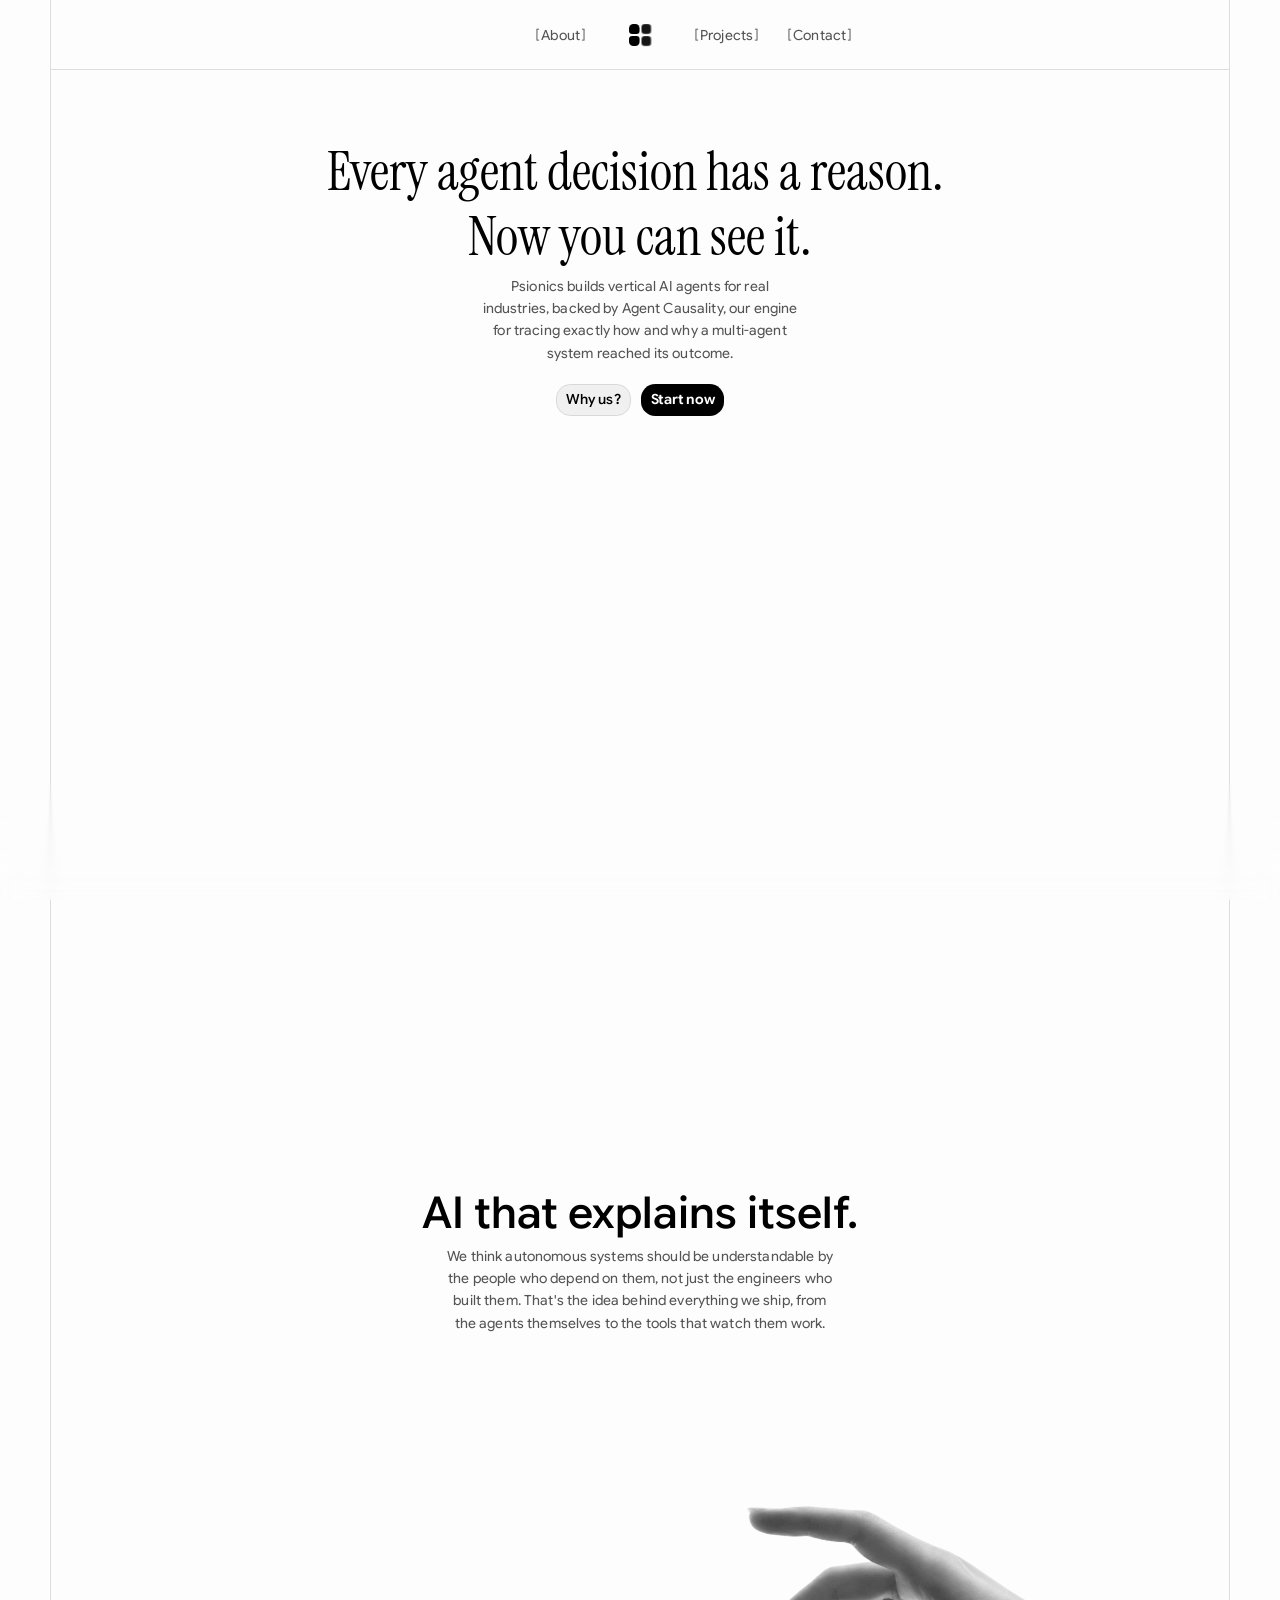
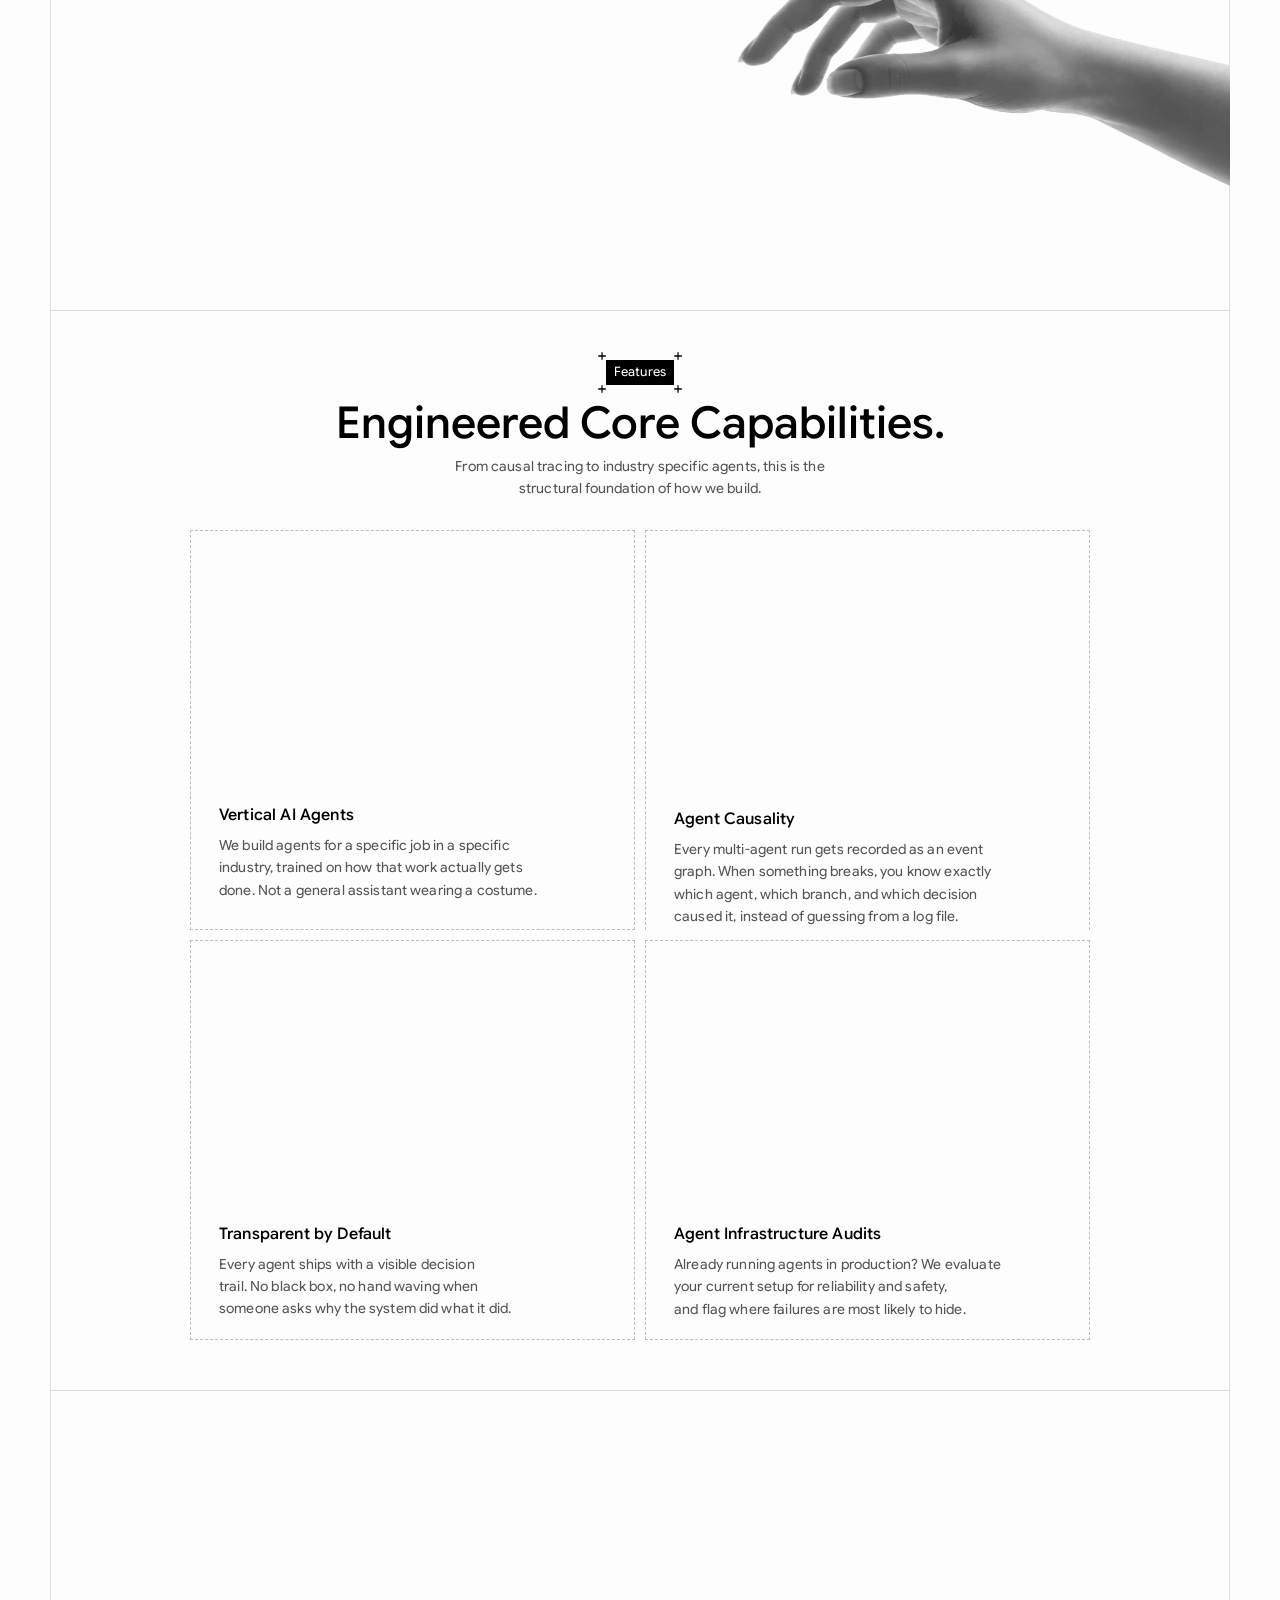
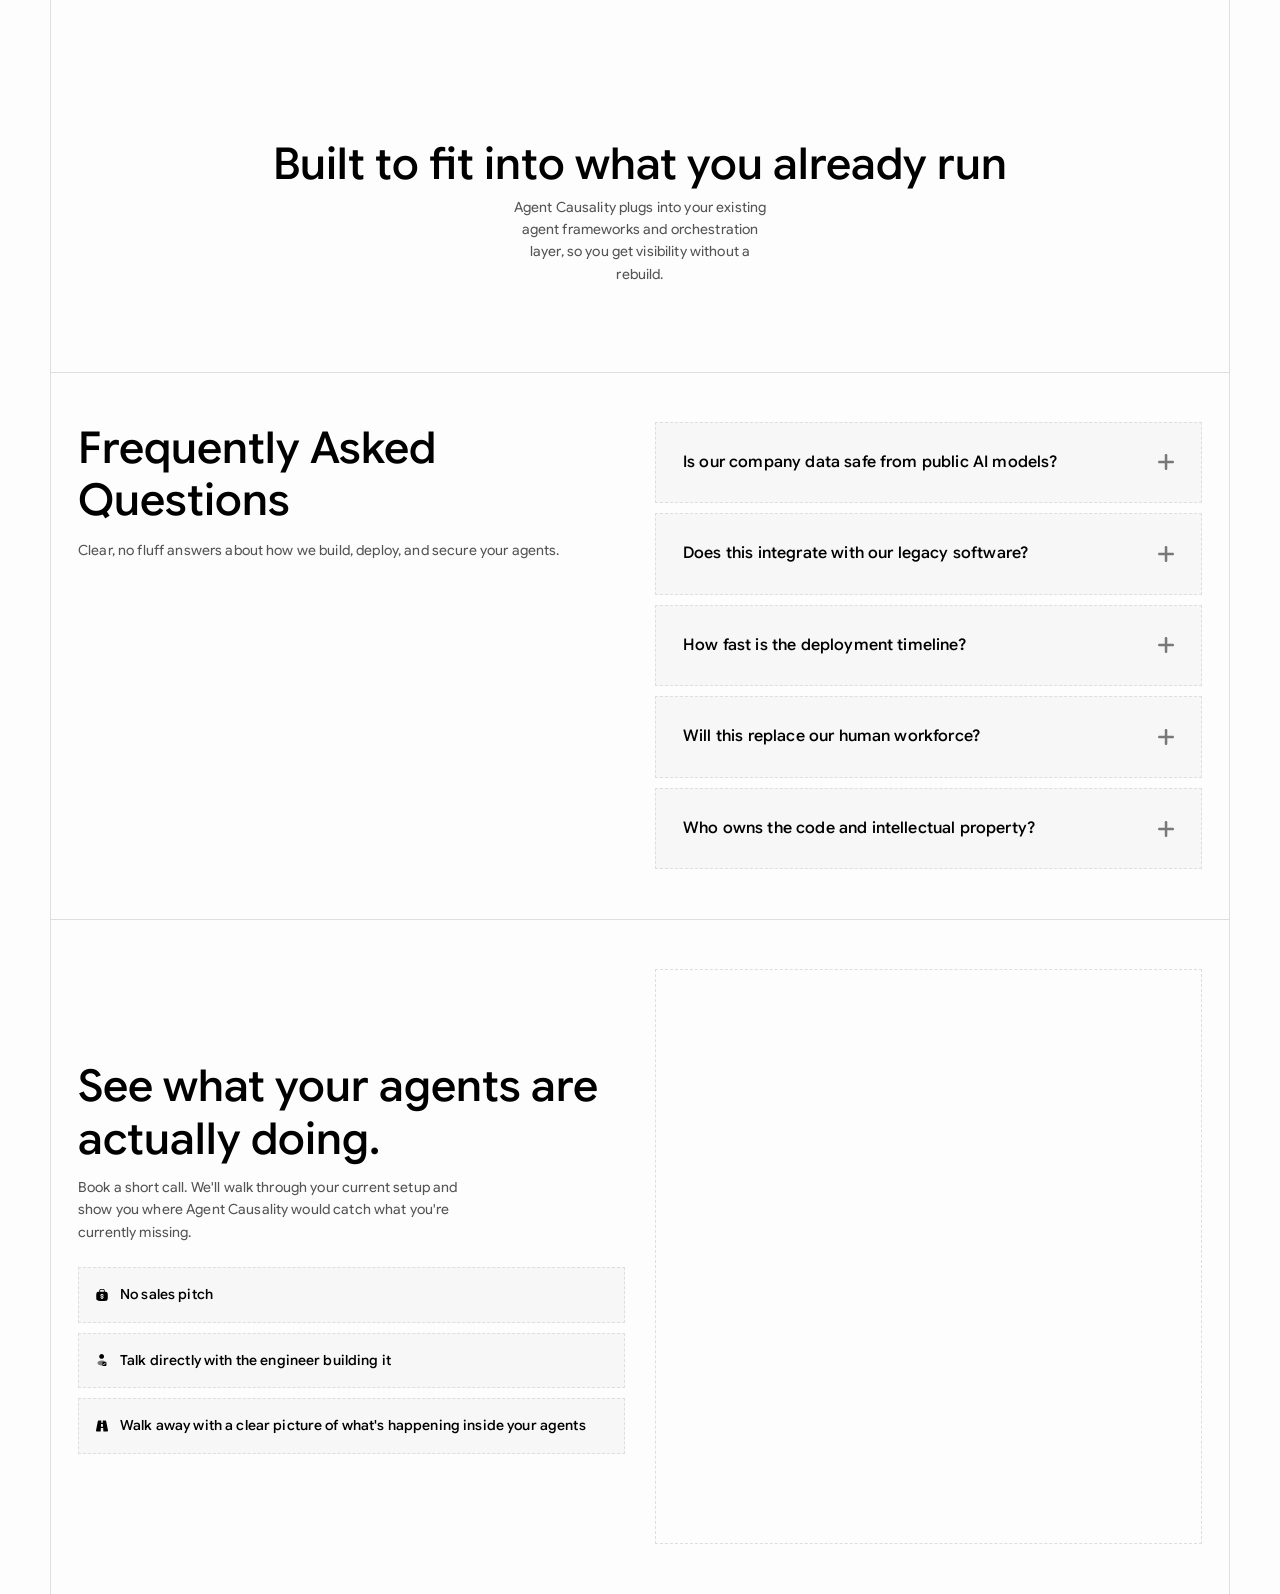
==== commit 32797db6: "feat: clean project URLs (psioniclabs.tech/projects), nav/footer Projects links, nav click intercept" ====
--- a/web/about.html
+++ b/web/about.html
@@ -23,7 +23,7 @@
 	
 	
 	<script>try{if(localStorage.getItem("__framer_force_showing_editorbar_since")){const n=document.createElement("link");n.rel="modulepreload";n.href="https://framer.com/edit/init.mjs";document.head.appendChild(n)}}catch(e){}</script>
-	<link rel="canonical" href="about.html"><meta property="og:url" content="https://blushing-tasks-140990.site.app/about"><!-- Start of headStart -->
+	<link rel="canonical" href="/about"><meta property="og:url" content="https://blushing-tasks-140990.site.app/about"><!-- Start of headStart -->
     
     <!-- End of headStart -->
 	
@@ -34,7 +34,7 @@
     
     <!-- End of headEnd -->
 	
-<link rel="stylesheet" href="psionics-overrides.css">
+<link rel="stylesheet" href="/web/psionics-overrides.css">
 
 </head>
 <body>
@@ -43,7 +43,7 @@
     
     <!-- End of bodyStart -->
 	
-	<div id="main" data-framer-hydrate-v2="{&quot;routeId&quot;:&quot;TG4v3XDvb&quot;,&quot;localeId&quot;:&quot;default&quot;,&quot;breakpoints&quot;:[{&quot;hash&quot;:&quot;1o75qfl&quot;,&quot;mediaQuery&quot;:&quot;(min-width: 1200px)&quot;},{&quot;hash&quot;:&quot;14j2ou3&quot;,&quot;mediaQuery&quot;:&quot;(min-width: 810px) and (max-width: 1199.98px)&quot;},{&quot;hash&quot;:&quot;33rzvb&quot;,&quot;mediaQuery&quot;:&quot;(max-width: 809.98px)&quot;},{&quot;hash&quot;:&quot;1xn8rl8&quot;,&quot;mediaQuery&quot;:&quot;(max-width: 809.98px)&quot;},{&quot;hash&quot;:&quot;1pxqvew&quot;,&quot;mediaQuery&quot;:&quot;(min-width: 810px) and (max-width: 1199.98px)&quot;},{&quot;hash&quot;:&quot;yqpees&quot;,&quot;mediaQuery&quot;:&quot;(min-width: 1200px)&quot;}]}" data-framer-ssr-released-at="2026-08-22T09:44:26.248Z" data-framer-page-optimized-at="2026-08-22T20:51:11.218Z" data-framer-generated-page><!--$--><!--$--><style data-framer-html-style>:root body { background: var(--token-6c8d10ba-463b-4990-b64f-32918ca2d4f2, rgb(245, 245, 245)); }</style><div class="framer-LqpOF framer-yqpees" data-layout-template="true" data-selection="true" style="min-height:100vh;width:auto"><div class="ssr-variant hidden-1xn8rl8"><div class="framer-sfzdwg-container"><div class="ssr-variant hidden-1pxqvew"><nav class="framer-OzwMP framer-wl7jcf framer-v-wl7jcf" data-framer-name="Large" style="height:100%;width:100%"><div class="framer-1uuh4hs" data-border="true" data-framer-name="Content" style="--border-bottom-width:1px;--border-color:var(--token-7e7d9213-6afe-4309-afa8-7dccf478cb0d, rgb(222, 222, 222));--border-left-width:1px;--border-right-width:1px;--border-style:solid;--border-top-width:0px;background-color:var(--token-6c8d10ba-463b-4990-b64f-32918ca2d4f2, rgb(245, 245, 245))"><div class="framer-1nb70iu" data-framer-name="Links"><!--$--><div class="framer-q19tcp-container"><!--$--><a class="framer-lcQ9o framer-S7HQf framer-jxkc1m framer-v-vzrzat framer-h5u78t" data-framer-name="Active" draggable="false" data-border="true" href="about.html" data-framer-page-link-current="true" style="--border-bottom-width:1px;--border-color:var(--token-95a8f7e0-de26-4a21-abd8-7324f048c094, rgb(189, 189, 189));--border-left-width:1px;--border-right-width:1px;--border-style:dashed;--border-top-width:1px;--corner-shape-fallback:0.796;background-color:var(--token-fe732e94-f30f-4945-91af-015cdcf1f937, rgba(0, 0, 0, 0.05));corner-shape:superellipse(1.4);border-bottom-left-radius:calc(18px*var(--one-if-corner-shape-supported,var(--corner-shape-fallback,1)));border-bottom-right-radius:calc(18px*var(--one-if-corner-shape-supported,var(--corner-shape-fallback,1)));border-top-left-radius:calc(18px*var(--one-if-corner-shape-supported,var(--corner-shape-fallback,1)));border-top-right-radius:calc(18px*var(--one-if-corner-shape-supported,var(--corner-shape-fallback,1)))"><div class="framer-1hiziu2" data-framer-component-type="RichTextContainer" style="--extracted-r6o4lv:var(--token-6e6e337d-28cc-44d1-a0da-bb7b5b6c59e1, rgb(0, 0, 0));--framer-link-text-color:rgb(0, 153, 255);--framer-link-text-decoration:underline;opacity:1;transform:none"><p class="framer-text framer-styles-preset-1i4fe7d" data-styles-preset="NbDFs5rgP" dir="auto" style="--framer-text-color:var(--extracted-r6o4lv, var(--token-6e6e337d-28cc-44d1-a0da-bb7b5b6c59e1, rgb(0, 0, 0)))">About</p></div></a><!--/$--></div><!--/$--><!--$--><div class="framer-btbdi1-container"><!--$--><a class="framer-lcQ9o framer-S7HQf framer-jxkc1m framer-v-jxkc1m framer-h5u78t" data-framer-name="Base" draggable="false" href="index.html#pricing" style="--border-bottom-width:0px;--border-color:rgba(0, 0, 0, 0);--border-left-width:0px;--border-right-width:0px;--border-style:solid;--border-top-width:0px;--corner-shape-fallback:0.796;background-color:rgba(0, 0, 0, 0);corner-shape:superellipse(1.4);border-bottom-left-radius:calc(18px*var(--one-if-corner-shape-supported,var(--corner-shape-fallback,1)));border-bottom-right-radius:calc(18px*var(--one-if-corner-shape-supported,var(--corner-shape-fallback,1)));border-top-left-radius:calc(18px*var(--one-if-corner-shape-supported,var(--corner-shape-fallback,1)));border-top-right-radius:calc(18px*var(--one-if-corner-shape-supported,var(--corner-shape-fallback,1)))"><div class="framer-1hiziu2" data-framer-component-type="RichTextContainer" style="--extracted-r6o4lv:var(--token-66b6d7ff-ba33-4d69-8906-b2633b6d4a86, rgb(84, 84, 84));--framer-link-text-color:rgb(0, 153, 255);--framer-link-text-decoration:underline;opacity:1;transform:none"><p class="framer-text framer-styles-preset-1i4fe7d" data-styles-preset="NbDFs5rgP" dir="auto" style="--framer-text-color:var(--extracted-r6o4lv, var(--token-66b6d7ff-ba33-4d69-8906-b2633b6d4a86, rgb(84, 84, 84)))">Pricing</p></div><div class="framer-1gf40pe" data-framer-component-type="RichTextContainer" style="--extracted-2gg91v:&quot;opsz&quot; 18, &quot;wdth&quot; 100, &quot;wght&quot; 425, &quot;GRAD&quot; 0, &quot;ROND&quot; 0, &quot;slnt&quot; 0;--extracted-r6o4lv:var(--token-813ec4a8-3f64-40f4-ae75-c758ceafa922, rgb(99, 99, 99));--framer-link-text-color:rgb(0, 153, 255);--framer-link-text-decoration:underline;transform:translateY(-50%)"><p dir="auto" class="framer-text" style="--font-selector:R0Y7R29vZ2xlIFNhbnMgRmxleC12YXJpYWJsZS1yZWd1bGFyVkY9SW05d2Mzb2lJREU0TENBaWQyUjBhQ0lnTVRBd0xDQWlkMmRvZENJZ05ESTFMQ0FpUjFKQlJDSWdNQ3dnSWxKUFRrUWlJREFzSUNKemJHNTBJaUF3;--framer-font-family:&quot;Google Sans Flex Variable&quot;, &quot;Google Sans Flex Variable Placeholder&quot;, sans-serif;--framer-font-size:13px;--framer-font-variation-axes:var(--extracted-2gg91v, &quot;opsz&quot; 18, &quot;wdth&quot; 100, &quot;wght&quot; 425, &quot;GRAD&quot; 0, &quot;ROND&quot; 0, &quot;slnt&quot; 0);--framer-letter-spacing:0.01em;--framer-line-height:1.6em;--framer-text-alignment:left;--framer-text-color:var(--extracted-r6o4lv, var(--token-813ec4a8-3f64-40f4-ae75-c758ceafa922, rgb(99, 99, 99)))">[</p></div><div class="framer-1acvs8d" data-framer-component-type="RichTextContainer" style="--extracted-2gg91v:&quot;opsz&quot; 18, &quot;wdth&quot; 100, &quot;wght&quot; 425, &quot;GRAD&quot; 0, &quot;ROND&quot; 0, &quot;slnt&quot; 0;--extracted-r6o4lv:var(--token-813ec4a8-3f64-40f4-ae75-c758ceafa922, rgb(99, 99, 99));--framer-link-text-color:rgb(0, 153, 255);--framer-link-text-decoration:underline;transform:translateY(-50%)"><p dir="auto" class="framer-text" style="--font-selector:R0Y7R29vZ2xlIFNhbnMgRmxleC12YXJpYWJsZS1yZWd1bGFyVkY9SW05d2Mzb2lJREU0TENBaWQyUjBhQ0lnTVRBd0xDQWlkMmRvZENJZ05ESTFMQ0FpUjFKQlJDSWdNQ3dnSWxKUFRrUWlJREFzSUNKemJHNTBJaUF3;--framer-font-family:&quot;Google Sans Flex Variable&quot;, &quot;Google Sans Flex Variable Placeholder&quot;, sans-serif;--framer-font-size:13px;--framer-font-variation-axes:var(--extracted-2gg91v, &quot;opsz&quot; 18, &quot;wdth&quot; 100, &quot;wght&quot; 425, &quot;GRAD&quot; 0, &quot;ROND&quot; 0, &quot;slnt&quot; 0);--framer-letter-spacing:0.01em;--framer-line-height:1.6em;--framer-text-alignment:left;--framer-text-color:var(--extracted-r6o4lv, var(--token-813ec4a8-3f64-40f4-ae75-c758ceafa922, rgb(99, 99, 99)))">]</p></div></a><!--/$--></div><!--/$--></div><!--$--><a aria-label="Home Page Logo Link" class="framer-g3w6q6 framer-xkaqe6" data-framer-name="Logo" draggable="false" href="index.html"><div class="framer-11azskw-container" tabindex="0"><div class="framer-jro2V framer-bobhha framer-v-bobhha" data-framer-name="Base" data-highlight="true" style="width:100%"><div class="framer-145lr1b" data-framer-name="TL" style="--corner-shape-fallback:0.796;background-color:var(--token-d8ccb723-1f35-4e56-aba6-0694e1de791e, rgb(0, 0, 0));corner-shape:superellipse(1.4);filter:blur(0px);-webkit-filter:blur(0px);border-bottom-left-radius:calc(4px*var(--one-if-corner-shape-supported,var(--corner-shape-fallback,1)));border-bottom-right-radius:calc(4px*var(--one-if-corner-shape-supported,var(--corner-shape-fallback,1)));border-top-left-radius:calc(4px*var(--one-if-corner-shape-supported,var(--corner-shape-fallback,1)));border-top-right-radius:calc(4px*var(--one-if-corner-shape-supported,var(--corner-shape-fallback,1)));opacity:1"></div><div class="framer-mz0smt" data-framer-name="TR" style="--corner-shape-fallback:0.796;background-color:var(--token-d8ccb723-1f35-4e56-aba6-0694e1de791e, rgb(0, 0, 0));corner-shape:superellipse(1.4);filter:blur(0px);-webkit-filter:blur(0px);border-bottom-left-radius:calc(4px*var(--one-if-corner-shape-supported,var(--corner-shape-fallback,1)));border-bottom-right-radius:calc(4px*var(--one-if-corner-shape-supported,var(--corner-shape-fallback,1)));border-top-left-radius:calc(4px*var(--one-if-corner-shape-supported,var(--corner-shape-fallback,1)));border-top-right-radius:calc(4px*var(--one-if-corner-shape-supported,var(--corner-shape-fallback,1)));opacity:1"></div><div class="framer-k59rfm" data-framer-name="BL" style="--corner-shape-fallback:0.796;background-color:var(--token-d8ccb723-1f35-4e56-aba6-0694e1de791e, rgb(0, 0, 0));corner-shape:superellipse(1.4);filter:blur(0px);-webkit-filter:blur(0px);border-bottom-left-radius:calc(4px*var(--one-if-corner-shape-supported,var(--corner-shape-fallback,1)));border-bottom-right-radius:calc(4px*var(--one-if-corner-shape-supported,var(--corner-shape-fallback,1)));border-top-left-radius:calc(4px*var(--one-if-corner-shape-supported,var(--corner-shape-fallback,1)));border-top-right-radius:calc(4px*var(--one-if-corner-shape-supported,var(--corner-shape-fallback,1)));opacity:1"></div><div class="framer-ctkz1u" data-framer-name="BR" style="--corner-shape-fallback:0.796;background-color:var(--token-d8ccb723-1f35-4e56-aba6-0694e1de791e, rgb(0, 0, 0));corner-shape:superellipse(1.4);filter:blur(0px);-webkit-filter:blur(0px);border-bottom-left-radius:calc(4px*var(--one-if-corner-shape-supported,var(--corner-shape-fallback,1)));border-bottom-right-radius:calc(4px*var(--one-if-corner-shape-supported,var(--corner-shape-fallback,1)));border-top-left-radius:calc(4px*var(--one-if-corner-shape-supported,var(--corner-shape-fallback,1)));border-top-right-radius:calc(4px*var(--one-if-corner-shape-supported,var(--corner-shape-fallback,1)));opacity:1"></div></div></div></a><!--/$--><div class="framer-1ck6rat" data-framer-name="Spacer"></div><div class="framer-9z2jr8" data-framer-name="Links"><!--$--><div class="framer-1p6qu0m-container"><!--$--><a class="framer-lcQ9o framer-S7HQf framer-jxkc1m framer-v-jxkc1m framer-h5u78t" data-framer-name="Base" draggable="false" href="/web/projects.html" style="--border-bottom-width:0px;--border-color:rgba(0, 0, 0, 0);--border-left-width:0px;--border-right-width:0px;--border-style:solid;--border-top-width:0px;--corner-shape-fallback:0.796;background-color:rgba(0, 0, 0, 0);corner-shape:superellipse(1.4);border-bottom-left-radius:calc(18px*var(--one-if-corner-shape-supported,var(--corner-shape-fallback,1)));border-bottom-right-radius:calc(18px*var(--one-if-corner-shape-supported,var(--corner-shape-fallback,1)));border-top-left-radius:calc(18px*var(--one-if-corner-shape-supported,var(--corner-shape-fallback,1)));border-top-right-radius:calc(18px*var(--one-if-corner-shape-supported,var(--corner-shape-fallback,1)))"><div class="framer-1hiziu2" data-framer-component-type="RichTextContainer" style="--extracted-r6o4lv:var(--token-66b6d7ff-ba33-4d69-8906-b2633b6d4a86, rgb(84, 84, 84));--framer-link-text-color:rgb(0, 153, 255);--framer-link-text-decoration:underline;opacity:1;transform:none"><p class="framer-text framer-styles-preset-1i4fe7d" data-styles-preset="NbDFs5rgP" dir="auto" style="--framer-text-color:var(--extracted-r6o4lv, var(--token-66b6d7ff-ba33-4d69-8906-b2633b6d4a86, rgb(84, 84, 84)))">Projects</p></div><div class="framer-1gf40pe" data-framer-component-type="RichTextContainer" style="--extracted-2gg91v:&quot;opsz&quot; 18, &quot;wdth&quot; 100, &quot;wght&quot; 425, &quot;GRAD&quot; 0, &quot;ROND&quot; 0, &quot;slnt&quot; 0;--extracted-r6o4lv:var(--token-813ec4a8-3f64-40f4-ae75-c758ceafa922, rgb(99, 99, 99));--framer-link-text-color:rgb(0, 153, 255);--framer-link-text-decoration:underline;transform:translateY(-50%)"><p dir="auto" class="framer-text" style="--font-selector:R0Y7R29vZ2xlIFNhbnMgRmxleC12YXJpYWJsZS1yZWd1bGFyVkY9SW05d2Mzb2lJREU0TENBaWQyUjBhQ0lnTVRBd0xDQWlkMmRvZENJZ05ESTFMQ0FpUjFKQlJDSWdNQ3dnSWxKUFRrUWlJREFzSUNKemJHNTBJaUF3;--framer-font-family:&quot;Google Sans Flex Variable&quot;, &quot;Google Sans Flex Variable Placeholder&quot;, sans-serif;--framer-font-size:13px;--framer-font-variation-axes:var(--extracted-2gg91v, &quot;opsz&quot; 18, &quot;wdth&quot; 100, &quot;wght&quot; 425, &quot;GRAD&quot; 0, &quot;ROND&quot; 0, &quot;slnt&quot; 0);--framer-letter-spacing:0.01em;--framer-line-height:1.6em;--framer-text-alignment:left;--framer-text-color:var(--extracted-r6o4lv, var(--token-813ec4a8-3f64-40f4-ae75-c758ceafa922, rgb(99, 99, 99)))">[</p></div><div class="framer-1acvs8d" data-framer-component-type="RichTextContainer" style="--extracted-2gg91v:&quot;opsz&quot; 18, &quot;wdth&quot; 100, &quot;wght&quot; 425, &quot;GRAD&quot; 0, &quot;ROND&quot; 0, &quot;slnt&quot; 0;--extracted-r6o4lv:var(--token-813ec4a8-3f64-40f4-ae75-c758ceafa922, rgb(99, 99, 99));--framer-link-text-color:rgb(0, 153, 255);--framer-link-text-decoration:underline;transform:translateY(-50%)"><p dir="auto" class="framer-text" style="--font-selector:R0Y7R29vZ2xlIFNhbnMgRmxleC12YXJpYWJsZS1yZWd1bGFyVkY9SW05d2Mzb2lJREU0TENBaWQyUjBhQ0lnTVRBd0xDQWlkMmRvZENJZ05ESTFMQ0FpUjFKQlJDSWdNQ3dnSWxKUFRrUWlJREFzSUNKemJHNTBJaUF3;--framer-font-family:&quot;Google Sans Flex Variable&quot;, &quot;Google Sans Flex Variable Placeholder&quot;, sans-serif;--framer-font-size:13px;--framer-font-variation-axes:var(--extracted-2gg91v, &quot;opsz&quot; 18, &quot;wdth&quot; 100, &quot;wght&quot; 425, &quot;GRAD&quot; 0, &quot;ROND&quot; 0, &quot;slnt&quot; 0);--framer-letter-spacing:0.01em;--framer-line-height:1.6em;--framer-text-alignment:left;--framer-text-color:var(--extracted-r6o4lv, var(--token-813ec4a8-3f64-40f4-ae75-c758ceafa922, rgb(99, 99, 99)))">]</p></div></a><!--/$--></div><!--/$--><!--$--><div class="framer-mqlrmf-container"><!--$--><a class="framer-lcQ9o framer-S7HQf framer-jxkc1m framer-v-jxkc1m framer-h5u78t" data-framer-name="Base" draggable="false" href="contact.html" style="--border-bottom-width:0px;--border-color:rgba(0, 0, 0, 0);--border-left-width:0px;--border-right-width:0px;--border-style:solid;--border-top-width:0px;--corner-shape-fallback:0.796;background-color:rgba(0, 0, 0, 0);corner-shape:superellipse(1.4);border-bottom-left-radius:calc(18px*var(--one-if-corner-shape-supported,var(--corner-shape-fallback,1)));border-bottom-right-radius:calc(18px*var(--one-if-corner-shape-supported,var(--corner-shape-fallback,1)));border-top-left-radius:calc(18px*var(--one-if-corner-shape-supported,var(--corner-shape-fallback,1)));border-top-right-radius:calc(18px*var(--one-if-corner-shape-supported,var(--corner-shape-fallback,1)))"><div class="framer-1hiziu2" data-framer-component-type="RichTextContainer" style="--extracted-r6o4lv:var(--token-66b6d7ff-ba33-4d69-8906-b2633b6d4a86, rgb(84, 84, 84));--framer-link-text-color:rgb(0, 153, 255);--framer-link-text-decoration:underline;opacity:1;transform:none"><p class="framer-text framer-styles-preset-1i4fe7d" data-styles-preset="NbDFs5rgP" dir="auto" style="--framer-text-color:var(--extracted-r6o4lv, var(--token-66b6d7ff-ba33-4d69-8906-b2633b6d4a86, rgb(84, 84, 84)))">Contact</p></div><div class="framer-1gf40pe" data-framer-component-type="RichTextContainer" style="--extracted-2gg91v:&quot;opsz&quot; 18, &quot;wdth&quot; 100, &quot;wght&quot; 425, &quot;GRAD&quot; 0, &quot;ROND&quot; 0, &quot;slnt&quot; 0;--extracted-r6o4lv:var(--token-813ec4a8-3f64-40f4-ae75-c758ceafa922, rgb(99, 99, 99));--framer-link-text-color:rgb(0, 153, 255);--framer-link-text-decoration:underline;transform:translateY(-50%)"><p dir="auto" class="framer-text" style="--font-selector:R0Y7R29vZ2xlIFNhbnMgRmxleC12YXJpYWJsZS1yZWd1bGFyVkY9SW05d2Mzb2lJREU0TENBaWQyUjBhQ0lnTVRBd0xDQWlkMmRvZENJZ05ESTFMQ0FpUjFKQlJDSWdNQ3dnSWxKUFRrUWlJREFzSUNKemJHNTBJaUF3;--framer-font-family:&quot;Google Sans Flex Variable&quot;, &quot;Google Sans Flex Variable Placeholder&quot;, sans-serif;--framer-font-size:13px;--framer-font-variation-axes:var(--extracted-2gg91v, &quot;opsz&quot; 18, &quot;wdth&quot; 100, &quot;wght&quot; 425, &quot;GRAD&quot; 0, &quot;ROND&quot; 0, &quot;slnt&quot; 0);--framer-letter-spacing:0.01em;--framer-line-height:1.6em;--framer-text-alignment:left;--framer-text-color:var(--extracted-r6o4lv, var(--token-813ec4a8-3f64-40f4-ae75-c758ceafa922, rgb(99, 99, 99)))">[</p></div><div class="framer-1acvs8d" data-framer-component-type="RichTextContainer" style="--extracted-2gg91v:&quot;opsz&quot; 18, &quot;wdth&quot; 100, &quot;wght&quot; 425, &quot;GRAD&quot; 0, &quot;ROND&quot; 0, &quot;slnt&quot; 0;--extracted-r6o4lv:var(--token-813ec4a8-3f64-40f4-ae75-c758ceafa922, rgb(99, 99, 99));--framer-link-text-color:rgb(0, 153, 255);--framer-link-text-decoration:underline;transform:translateY(-50%)"><p dir="auto" class="framer-text" style="--font-selector:R0Y7R29vZ2xlIFNhbnMgRmxleC12YXJpYWJsZS1yZWd1bGFyVkY9SW05d2Mzb2lJREU0TENBaWQyUjBhQ0lnTVRBd0xDQWlkMmRvZENJZ05ESTFMQ0FpUjFKQlJDSWdNQ3dnSWxKUFRrUWlJREFzSUNKemJHNTBJaUF3;--framer-font-family:&quot;Google Sans Flex Variable&quot;, &quot;Google Sans Flex Variable Placeholder&quot;, sans-serif;--framer-font-size:13px;--framer-font-variation-axes:var(--extracted-2gg91v, &quot;opsz&quot; 18, &quot;wdth&quot; 100, &quot;wght&quot; 425, &quot;GRAD&quot; 0, &quot;ROND&quot; 0, &quot;slnt&quot; 0);--framer-letter-spacing:0.01em;--framer-line-height:1.6em;--framer-text-alignment:left;--framer-text-color:var(--extracted-r6o4lv, var(--token-813ec4a8-3f64-40f4-ae75-c758ceafa922, rgb(99, 99, 99)))">]</p></div></a><!--/$--></div><!--/$--></div></div></nav></div><div class="ssr-variant hidden-yqpees"><nav class="framer-OzwMP framer-wl7jcf framer-v-mm42p5" data-framer-name="Medium" style="height:100%;width:100%"><div class="framer-1uuh4hs" data-border="true" data-framer-name="Content" style="--border-bottom-width:1px;--border-color:var(--token-7e7d9213-6afe-4309-afa8-7dccf478cb0d, rgb(222, 222, 222));--border-left-width:1px;--border-right-width:1px;--border-style:solid;--border-top-width:0px;background-color:var(--token-6c8d10ba-463b-4990-b64f-32918ca2d4f2, rgb(245, 245, 245))"><div class="framer-1nb70iu" data-framer-name="Links"><!--$--><div class="framer-q19tcp-container"><!--$--><a class="framer-lcQ9o framer-S7HQf framer-jxkc1m framer-v-vzrzat framer-h5u78t" data-framer-name="Active" draggable="false" data-border="true" href="about.html" data-framer-page-link-current="true" style="--border-bottom-width:1px;--border-color:var(--token-95a8f7e0-de26-4a21-abd8-7324f048c094, rgb(189, 189, 189));--border-left-width:1px;--border-right-width:1px;--border-style:dashed;--border-top-width:1px;--corner-shape-fallback:0.796;background-color:var(--token-fe732e94-f30f-4945-91af-015cdcf1f937, rgba(0, 0, 0, 0.05));corner-shape:superellipse(1.4);border-bottom-left-radius:calc(18px*var(--one-if-corner-shape-supported,var(--corner-shape-fallback,1)));border-bottom-right-radius:calc(18px*var(--one-if-corner-shape-supported,var(--corner-shape-fallback,1)));border-top-left-radius:calc(18px*var(--one-if-corner-shape-supported,var(--corner-shape-fallback,1)));border-top-right-radius:calc(18px*var(--one-if-corner-shape-supported,var(--corner-shape-fallback,1)))"><div class="framer-1hiziu2" data-framer-component-type="RichTextContainer" style="--extracted-r6o4lv:var(--token-6e6e337d-28cc-44d1-a0da-bb7b5b6c59e1, rgb(0, 0, 0));--framer-link-text-color:rgb(0, 153, 255);--framer-link-text-decoration:underline;opacity:1;transform:none"><p class="framer-text framer-styles-preset-1i4fe7d" data-styles-preset="NbDFs5rgP" dir="auto" style="--framer-text-color:var(--extracted-r6o4lv, var(--token-6e6e337d-28cc-44d1-a0da-bb7b5b6c59e1, rgb(0, 0, 0)))">About</p></div></a><!--/$--></div><!--/$--><!--$--><div class="framer-btbdi1-container"><!--$--><a class="framer-lcQ9o framer-S7HQf framer-jxkc1m framer-v-jxkc1m framer-h5u78t" data-framer-name="Base" draggable="false" href="index.html#pricing" style="--border-bottom-width:0px;--border-color:rgba(0, 0, 0, 0);--border-left-width:0px;--border-right-width:0px;--border-style:solid;--border-top-width:0px;--corner-shape-fallback:0.796;background-color:rgba(0, 0, 0, 0);corner-shape:superellipse(1.4);border-bottom-left-radius:calc(18px*var(--one-if-corner-shape-supported,var(--corner-shape-fallback,1)));border-bottom-right-radius:calc(18px*var(--one-if-corner-shape-supported,var(--corner-shape-fallback,1)));border-top-left-radius:calc(18px*var(--one-if-corner-shape-supported,var(--corner-shape-fallback,1)));border-top-right-radius:calc(18px*var(--one-if-corner-shape-supported,var(--corner-shape-fallback,1)))"><div class="framer-1hiziu2" data-framer-component-type="RichTextContainer" style="--extracted-r6o4lv:var(--token-66b6d7ff-ba33-4d69-8906-b2633b6d4a86, rgb(84, 84, 84));--framer-link-text-color:rgb(0, 153, 255);--framer-link-text-decoration:underline;opacity:1;transform:none"><p class="framer-text framer-styles-preset-1i4fe7d" data-styles-preset="NbDFs5rgP" dir="auto" style="--framer-text-color:var(--extracted-r6o4lv, var(--token-66b6d7ff-ba33-4d69-8906-b2633b6d4a86, rgb(84, 84, 84)))">Pricing</p></div><div class="framer-1gf40pe" data-framer-component-type="RichTextContainer" style="--extracted-2gg91v:&quot;opsz&quot; 18, &quot;wdth&quot; 100, &quot;wght&quot; 425, &quot;GRAD&quot; 0, &quot;ROND&quot; 0, &quot;slnt&quot; 0;--extracted-r6o4lv:var(--token-813ec4a8-3f64-40f4-ae75-c758ceafa922, rgb(99, 99, 99));--framer-link-text-color:rgb(0, 153, 255);--framer-link-text-decoration:underline;transform:translateY(-50%)"><p dir="auto" class="framer-text" style="--font-selector:R0Y7R29vZ2xlIFNhbnMgRmxleC12YXJpYWJsZS1yZWd1bGFyVkY9SW05d2Mzb2lJREU0TENBaWQyUjBhQ0lnTVRBd0xDQWlkMmRvZENJZ05ESTFMQ0FpUjFKQlJDSWdNQ3dnSWxKUFRrUWlJREFzSUNKemJHNTBJaUF3;--framer-font-family:&quot;Google Sans Flex Variable&quot;, &quot;Google Sans Flex Variable Placeholder&quot;, sans-serif;--framer-font-size:13px;--framer-font-variation-axes:var(--extracted-2gg91v, &quot;opsz&quot; 18, &quot;wdth&quot; 100, &quot;wght&quot; 425, &quot;GRAD&quot; 0, &quot;ROND&quot; 0, &quot;slnt&quot; 0);--framer-letter-spacing:0.01em;--framer-line-height:1.6em;--framer-text-alignment:left;--framer-text-color:var(--extracted-r6o4lv, var(--token-813ec4a8-3f64-40f4-ae75-c758ceafa922, rgb(99, 99, 99)))">[</p></div><div class="framer-1acvs8d" data-framer-component-type="RichTextContainer" style="--extracted-2gg91v:&quot;opsz&quot; 18, &quot;wdth&quot; 100, &quot;wght&quot; 425, &quot;GRAD&quot; 0, &quot;ROND&quot; 0, &quot;slnt&quot; 0;--extracted-r6o4lv:var(--token-813ec4a8-3f64-40f4-ae75-c758ceafa922, rgb(99, 99, 99));--framer-link-text-color:rgb(0, 153, 255);--framer-link-text-decoration:underline;transform:translateY(-50%)"><p dir="auto" class="framer-text" style="--font-selector:R0Y7R29vZ2xlIFNhbnMgRmxleC12YXJpYWJsZS1yZWd1bGFyVkY9SW05d2Mzb2lJREU0TENBaWQyUjBhQ0lnTVRBd0xDQWlkMmRvZENJZ05ESTFMQ0FpUjFKQlJDSWdNQ3dnSWxKUFRrUWlJREFzSUNKemJHNTBJaUF3;--framer-font-family:&quot;Google Sans Flex Variable&quot;, &quot;Google Sans Flex Variable Placeholder&quot;, sans-serif;--framer-font-size:13px;--framer-font-variation-axes:var(--extracted-2gg91v, &quot;opsz&quot; 18, &quot;wdth&quot; 100, &quot;wght&quot; 425, &quot;GRAD&quot; 0, &quot;ROND&quot; 0, &quot;slnt&quot; 0);--framer-letter-spacing:0.01em;--framer-line-height:1.6em;--framer-text-alignment:left;--framer-text-color:var(--extracted-r6o4lv, var(--token-813ec4a8-3f64-40f4-ae75-c758ceafa922, rgb(99, 99, 99)))">]</p></div></a><!--/$--></div><!--/$--></div><!--$--><a aria-label="Home Page Logo Link" class="framer-g3w6q6 framer-xkaqe6" data-framer-name="Logo" draggable="false" href="index.html"><div class="framer-11azskw-container" tabindex="0"><div class="framer-jro2V framer-bobhha framer-v-bobhha" data-framer-name="Base" data-highlight="true" style="width:100%"><div class="framer-145lr1b" data-framer-name="TL" style="--corner-shape-fallback:0.796;background-color:var(--token-d8ccb723-1f35-4e56-aba6-0694e1de791e, rgb(0, 0, 0));corner-shape:superellipse(1.4);filter:blur(0px);-webkit-filter:blur(0px);border-bottom-left-radius:calc(4px*var(--one-if-corner-shape-supported,var(--corner-shape-fallback,1)));border-bottom-right-radius:calc(4px*var(--one-if-corner-shape-supported,var(--corner-shape-fallback,1)));border-top-left-radius:calc(4px*var(--one-if-corner-shape-supported,var(--corner-shape-fallback,1)));border-top-right-radius:calc(4px*var(--one-if-corner-shape-supported,var(--corner-shape-fallback,1)));opacity:1"></div><div class="framer-mz0smt" data-framer-name="TR" style="--corner-shape-fallback:0.796;background-color:var(--token-d8ccb723-1f35-4e56-aba6-0694e1de791e, rgb(0, 0, 0));corner-shape:superellipse(1.4);filter:blur(0px);-webkit-filter:blur(0px);border-bottom-left-radius:calc(4px*var(--one-if-corner-shape-supported,var(--corner-shape-fallback,1)));border-bottom-right-radius:calc(4px*var(--one-if-corner-shape-supported,var(--corner-shape-fallback,1)));border-top-left-radius:calc(4px*var(--one-if-corner-shape-supported,var(--corner-shape-fallback,1)));border-top-right-radius:calc(4px*var(--one-if-corner-shape-supported,var(--corner-shape-fallback,1)));opacity:1"></div><div class="framer-k59rfm" data-framer-name="BL" style="--corner-shape-fallback:0.796;background-color:var(--token-d8ccb723-1f35-4e56-aba6-0694e1de791e, rgb(0, 0, 0));corner-shape:superellipse(1.4);filter:blur(0px);-webkit-filter:blur(0px);border-bottom-left-radius:calc(4px*var(--one-if-corner-shape-supported,var(--corner-shape-fallback,1)));border-bottom-right-radius:calc(4px*var(--one-if-corner-shape-supported,var(--corner-shape-fallback,1)));border-top-left-radius:calc(4px*var(--one-if-corner-shape-supported,var(--corner-shape-fallback,1)));border-top-right-radius:calc(4px*var(--one-if-corner-shape-supported,var(--corner-shape-fallback,1)));opacity:1"></div><div class="framer-ctkz1u" data-framer-name="BR" style="--corner-shape-fallback:0.796;background-color:var(--token-d8ccb723-1f35-4e56-aba6-0694e1de791e, rgb(0, 0, 0));corner-shape:superellipse(1.4);filter:blur(0px);-webkit-filter:blur(0px);border-bottom-left-radius:calc(4px*var(--one-if-corner-shape-supported,var(--corner-shape-fallback,1)));border-bottom-right-radius:calc(4px*var(--one-if-corner-shape-supported,var(--corner-shape-fallback,1)));border-top-left-radius:calc(4px*var(--one-if-corner-shape-supported,var(--corner-shape-fallback,1)));border-top-right-radius:calc(4px*var(--one-if-corner-shape-supported,var(--corner-shape-fallback,1)));opacity:1"></div></div></div></a><!--/$--><div class="framer-1ck6rat" data-framer-name="Spacer"></div><div class="framer-9z2jr8" data-framer-name="Links"><!--$--><div class="framer-1p6qu0m-container"><!--$--><a class="framer-lcQ9o framer-S7HQf framer-jxkc1m framer-v-jxkc1m framer-h5u78t" data-framer-name="Base" draggable="false" href="/web/projects.html" style="--border-bottom-width:0px;--border-color:rgba(0, 0, 0, 0);--border-left-width:0px;--border-right-width:0px;--border-style:solid;--border-top-width:0px;--corner-shape-fallback:0.796;background-color:rgba(0, 0, 0, 0);corner-shape:superellipse(1.4);border-bottom-left-radius:calc(18px*var(--one-if-corner-shape-supported,var(--corner-shape-fallback,1)));border-bottom-right-radius:calc(18px*var(--one-if-corner-shape-supported,var(--corner-shape-fallback,1)));border-top-left-radius:calc(18px*var(--one-if-corner-shape-supported,var(--corner-shape-fallback,1)));border-top-right-radius:calc(18px*var(--one-if-corner-shape-supported,var(--corner-shape-fallback,1)))"><div class="framer-1hiziu2" data-framer-component-type="RichTextContainer" style="--extracted-r6o4lv:var(--token-66b6d7ff-ba33-4d69-8906-b2633b6d4a86, rgb(84, 84, 84));--framer-link-text-color:rgb(0, 153, 255);--framer-link-text-decoration:underline;opacity:1;transform:none"><p class="framer-text framer-styles-preset-1i4fe7d" data-styles-preset="NbDFs5rgP" dir="auto" style="--framer-text-color:var(--extracted-r6o4lv, var(--token-66b6d7ff-ba33-4d69-8906-b2633b6d4a86, rgb(84, 84, 84)))">Projects</p></div><div class="framer-1gf40pe" data-framer-component-type="RichTextContainer" style="--extracted-2gg91v:&quot;opsz&quot; 18, &quot;wdth&quot; 100, &quot;wght&quot; 425, &quot;GRAD&quot; 0, &quot;ROND&quot; 0, &quot;slnt&quot; 0;--extracted-r6o4lv:var(--token-813ec4a8-3f64-40f4-ae75-c758ceafa922, rgb(99, 99, 99));--framer-link-text-color:rgb(0, 153, 255);--framer-link-text-decoration:underline;transform:translateY(-50%)"><p dir="auto" class="framer-text" style="--font-selector:R0Y7R29vZ2xlIFNhbnMgRmxleC12YXJpYWJsZS1yZWd1bGFyVkY9SW05d2Mzb2lJREU0TENBaWQyUjBhQ0lnTVRBd0xDQWlkMmRvZENJZ05ESTFMQ0FpUjFKQlJDSWdNQ3dnSWxKUFRrUWlJREFzSUNKemJHNTBJaUF3;--framer-font-family:&quot;Google Sans Flex Variable&quot;, &quot;Google Sans Flex Variable Placeholder&quot;, sans-serif;--framer-font-size:13px;--framer-font-variation-axes:var(--extracted-2gg91v, &quot;opsz&quot; 18, &quot;wdth&quot; 100, &quot;wght&quot; 425, &quot;GRAD&quot; 0, &quot;ROND&quot; 0, &quot;slnt&quot; 0);--framer-letter-spacing:0.01em;--framer-line-height:1.6em;--framer-text-alignment:left;--framer-text-color:var(--extracted-r6o4lv, var(--token-813ec4a8-3f64-40f4-ae75-c758ceafa922, rgb(99, 99, 99)))">[</p></div><div class="framer-1acvs8d" data-framer-component-type="RichTextContainer" style="--extracted-2gg91v:&quot;opsz&quot; 18, &quot;wdth&quot; 100, &quot;wght&quot; 425, &quot;GRAD&quot; 0, &quot;ROND&quot; 0, &quot;slnt&quot; 0;--extracted-r6o4lv:var(--token-813ec4a8-3f64-40f4-ae75-c758ceafa922, rgb(99, 99, 99));--framer-link-text-color:rgb(0, 153, 255);--framer-link-text-decoration:underline;transform:translateY(-50%)"><p dir="auto" class="framer-text" style="--font-selector:R0Y7R29vZ2xlIFNhbnMgRmxleC12YXJpYWJsZS1yZWd1bGFyVkY9SW05d2Mzb2lJREU0TENBaWQyUjBhQ0lnTVRBd0xDQWlkMmRvZENJZ05ESTFMQ0FpUjFKQlJDSWdNQ3dnSWxKUFRrUWlJREFzSUNKemJHNTBJaUF3;--framer-font-family:&quot;Google Sans Flex Variable&quot;, &quot;Google Sans Flex Variable Placeholder&quot;, sans-serif;--framer-font-size:13px;--framer-font-variation-axes:var(--extracted-2gg91v, &quot;opsz&quot; 18, &quot;wdth&quot; 100, &quot;wght&quot; 425, &quot;GRAD&quot; 0, &quot;ROND&quot; 0, &quot;slnt&quot; 0);--framer-letter-spacing:0.01em;--framer-line-height:1.6em;--framer-text-alignment:left;--framer-text-color:var(--extracted-r6o4lv, var(--token-813ec4a8-3f64-40f4-ae75-c758ceafa922, rgb(99, 99, 99)))">]</p></div></a><!--/$--></div><!--/$--><!--$--><div class="framer-mqlrmf-container"><!--$--><a class="framer-lcQ9o framer-S7HQf framer-jxkc1m framer-v-jxkc1m framer-h5u78t" data-framer-name="Base" draggable="false" href="contact.html" style="--border-bottom-width:0px;--border-color:rgba(0, 0, 0, 0);--border-left-width:0px;--border-right-width:0px;--border-style:solid;--border-top-width:0px;--corner-shape-fallback:0.796;background-color:rgba(0, 0, 0, 0);corner-shape:superellipse(1.4);border-bottom-left-radius:calc(18px*var(--one-if-corner-shape-supported,var(--corner-shape-fallback,1)));border-bottom-right-radius:calc(18px*var(--one-if-corner-shape-supported,var(--corner-shape-fallback,1)));border-top-left-radius:calc(18px*var(--one-if-corner-shape-supported,var(--corner-shape-fallback,1)));border-top-right-radius:calc(18px*var(--one-if-corner-shape-supported,var(--corner-shape-fallback,1)))"><div class="framer-1hiziu2" data-framer-component-type="RichTextContainer" style="--extracted-r6o4lv:var(--token-66b6d7ff-ba33-4d69-8906-b2633b6d4a86, rgb(84, 84, 84));--framer-link-text-color:rgb(0, 153, 255);--framer-link-text-decoration:underline;opacity:1;transform:none"><p class="framer-text framer-styles-preset-1i4fe7d" data-styles-preset="NbDFs5rgP" dir="auto" style="--framer-text-color:var(--extracted-r6o4lv, var(--token-66b6d7ff-ba33-4d69-8906-b2633b6d4a86, rgb(84, 84, 84)))">Contact</p></div><div class="framer-1gf40pe" data-framer-component-type="RichTextContainer" style="--extracted-2gg91v:&quot;opsz&quot; 18, &quot;wdth&quot; 100, &quot;wght&quot; 425, &quot;GRAD&quot; 0, &quot;ROND&quot; 0, &quot;slnt&quot; 0;--extracted-r6o4lv:var(--token-813ec4a8-3f64-40f4-ae75-c758ceafa922, rgb(99, 99, 99));--framer-link-text-color:rgb(0, 153, 255);--framer-link-text-decoration:underline;transform:translateY(-50%)"><p dir="auto" class="framer-text" style="--font-selector:R0Y7R29vZ2xlIFNhbnMgRmxleC12YXJpYWJsZS1yZWd1bGFyVkY9SW05d2Mzb2lJREU0TENBaWQyUjBhQ0lnTVRBd0xDQWlkMmRvZENJZ05ESTFMQ0FpUjFKQlJDSWdNQ3dnSWxKUFRrUWlJREFzSUNKemJHNTBJaUF3;--framer-font-family:&quot;Google Sans Flex Variable&quot;, &quot;Google Sans Flex Variable Placeholder&quot;, sans-serif;--framer-font-size:13px;--framer-font-variation-axes:var(--extracted-2gg91v, &quot;opsz&quot; 18, &quot;wdth&quot; 100, &quot;wght&quot; 425, &quot;GRAD&quot; 0, &quot;ROND&quot; 0, &quot;slnt&quot; 0);--framer-letter-spacing:0.01em;--framer-line-height:1.6em;--framer-text-alignment:left;--framer-text-color:var(--extracted-r6o4lv, var(--token-813ec4a8-3f64-40f4-ae75-c758ceafa922, rgb(99, 99, 99)))">[</p></div><div class="framer-1acvs8d" data-framer-component-type="RichTextContainer" style="--extracted-2gg91v:&quot;opsz&quot; 18, &quot;wdth&quot; 100, &quot;wght&quot; 425, &quot;GRAD&quot; 0, &quot;ROND&quot; 0, &quot;slnt&quot; 0;--extracted-r6o4lv:var(--token-813ec4a8-3f64-40f4-ae75-c758ceafa922, rgb(99, 99, 99));--framer-link-text-color:rgb(0, 153, 255);--framer-link-text-decoration:underline;transform:translateY(-50%)"><p dir="auto" class="framer-text" style="--font-selector:R0Y7R29vZ2xlIFNhbnMgRmxleC12YXJpYWJsZS1yZWd1bGFyVkY9SW05d2Mzb2lJREU0TENBaWQyUjBhQ0lnTVRBd0xDQWlkMmRvZENJZ05ESTFMQ0FpUjFKQlJDSWdNQ3dnSWxKUFRrUWlJREFzSUNKemJHNTBJaUF3;--framer-font-family:&quot;Google Sans Flex Variable&quot;, &quot;Google Sans Flex Variable Placeholder&quot;, sans-serif;--framer-font-size:13px;--framer-font-variation-axes:var(--extracted-2gg91v, &quot;opsz&quot; 18, &quot;wdth&quot; 100, &quot;wght&quot; 425, &quot;GRAD&quot; 0, &quot;ROND&quot; 0, &quot;slnt&quot; 0);--framer-letter-spacing:0.01em;--framer-line-height:1.6em;--framer-text-alignment:left;--framer-text-color:var(--extracted-r6o4lv, var(--token-813ec4a8-3f64-40f4-ae75-c758ceafa922, rgb(99, 99, 99)))">]</p></div></a><!--/$--></div><!--/$--></div></div></nav></div></div></div><div class="ssr-variant hidden-yqpees hidden-1pxqvew"><div class="framer-sfzdwg-container"><nav class="framer-OzwMP framer-wl7jcf framer-v-19k9xp4" data-framer-name="Small Menu Closed" style="height:100%;width:100%"><div class="framer-1uuh4hs" data-border="true" data-framer-name="Content" style="--border-bottom-width:1px;--border-color:var(--token-7e7d9213-6afe-4309-afa8-7dccf478cb0d, rgb(222, 222, 222));--border-left-width:1px;--border-right-width:1px;--border-style:solid;--border-top-width:0px;background-color:var(--token-6c8d10ba-463b-4990-b64f-32918ca2d4f2, rgb(245, 245, 245))"><!--$--><a aria-label="Home Page Logo Link" class="framer-g3w6q6 framer-xkaqe6" data-framer-name="Logo" draggable="false" href="index.html"><div class="framer-11azskw-container" tabindex="0"><div class="framer-jro2V framer-bobhha framer-v-bobhha" data-framer-name="Base" data-highlight="true" style="width:100%"><div class="framer-145lr1b" data-framer-name="TL" style="--corner-shape-fallback:0.796;background-color:var(--token-d8ccb723-1f35-4e56-aba6-0694e1de791e, rgb(0, 0, 0));corner-shape:superellipse(1.4);filter:blur(0px);-webkit-filter:blur(0px);border-bottom-left-radius:calc(4px*var(--one-if-corner-shape-supported,var(--corner-shape-fallback,1)));border-bottom-right-radius:calc(4px*var(--one-if-corner-shape-supported,var(--corner-shape-fallback,1)));border-top-left-radius:calc(4px*var(--one-if-corner-shape-supported,var(--corner-shape-fallback,1)));border-top-right-radius:calc(4px*var(--one-if-corner-shape-supported,var(--corner-shape-fallback,1)));opacity:1"></div><div class="framer-mz0smt" data-framer-name="TR" style="--corner-shape-fallback:0.796;background-color:var(--token-d8ccb723-1f35-4e56-aba6-0694e1de791e, rgb(0, 0, 0));corner-shape:superellipse(1.4);filter:blur(0px);-webkit-filter:blur(0px);border-bottom-left-radius:calc(4px*var(--one-if-corner-shape-supported,var(--corner-shape-fallback,1)));border-bottom-right-radius:calc(4px*var(--one-if-corner-shape-supported,var(--corner-shape-fallback,1)));border-top-left-radius:calc(4px*var(--one-if-corner-shape-supported,var(--corner-shape-fallback,1)));border-top-right-radius:calc(4px*var(--one-if-corner-shape-supported,var(--corner-shape-fallback,1)));opacity:1"></div><div class="framer-k59rfm" data-framer-name="BL" style="--corner-shape-fallback:0.796;background-color:var(--token-d8ccb723-1f35-4e56-aba6-0694e1de791e, rgb(0, 0, 0));corner-shape:superellipse(1.4);filter:blur(0px);-webkit-filter:blur(0px);border-bottom-left-radius:calc(4px*var(--one-if-corner-shape-supported,var(--corner-shape-fallback,1)));border-bottom-right-radius:calc(4px*var(--one-if-corner-shape-supported,var(--corner-shape-fallback,1)));border-top-left-radius:calc(4px*var(--one-if-corner-shape-supported,var(--corner-shape-fallback,1)));border-top-right-radius:calc(4px*var(--one-if-corner-shape-supported,var(--corner-shape-fallback,1)));opacity:1"></div><div class="framer-ctkz1u" data-framer-name="BR" style="--corner-shape-fallback:0.796;background-color:var(--token-d8ccb723-1f35-4e56-aba6-0694e1de791e, rgb(0, 0, 0));corner-shape:superellipse(1.4);filter:blur(0px);-webkit-filter:blur(0px);border-bottom-left-radius:calc(4px*var(--one-if-corner-shape-supported,var(--corner-shape-fallback,1)));border-bottom-right-radius:calc(4px*var(--one-if-corner-shape-supported,var(--corner-shape-fallback,1)));border-top-left-radius:calc(4px*var(--one-if-corner-shape-supported,var(--corner-shape-fallback,1)));border-top-right-radius:calc(4px*var(--one-if-corner-shape-supported,var(--corner-shape-fallback,1)));opacity:1"></div></div></div></a><!--/$--><div class="framer-pu3uca-container"><button class="framer-e8X8k framer-1iwgchh framer-v-1iwgchh" data-border="true" data-framer-name="Open" data-highlight="true" data-reset="button" tabindex="0" style="--border-bottom-width:1px;--border-color:var(--token-c501e0d1-c10e-4ef2-baa7-db83ded46808, rgba(0, 0, 0, 0.1));--border-left-width:1px;--border-right-width:1px;--border-style:solid;--border-top-width:1px;--corner-shape-fallback:0.796;background-color:var(--token-fe732e94-f30f-4945-91af-015cdcf1f937, rgba(0, 0, 0, 0.05));corner-shape:superellipse(1.4);border-bottom-left-radius:calc(10px*var(--one-if-corner-shape-supported,var(--corner-shape-fallback,1)));border-bottom-right-radius:calc(10px*var(--one-if-corner-shape-supported,var(--corner-shape-fallback,1)));border-top-left-radius:calc(10px*var(--one-if-corner-shape-supported,var(--corner-shape-fallback,1)));border-top-right-radius:calc(10px*var(--one-if-corner-shape-supported,var(--corner-shape-fallback,1)))"><div class="framer-TkHJU framer-ywx3q2" style="--62mhw:var(--token-d8ccb723-1f35-4e56-aba6-0694e1de791e, rgb(0, 0, 0))"></div></button></div></div></nav></div></div><style data-framer-html-style>html body { background: var(--token-6c8d10ba-463b-4990-b64f-32918ca2d4f2, rgb(245, 245, 245)); }</style><div data-framer-root class="framer-a5u2z framer-PzwRR framer-S7HQf framer-LHbBq framer-1o75qfl" data-selection="true" style="min-height:100vh;width:auto;display:contents"><main class="framer-1sysic6" data-framer-name="Main"><div class="framer-1lur5jr"><section class="framer-icvn7m" data-border="true" data-framer-name="Hero"><div class="framer-bviqs" data-framer-name="Header"><div class="framer-1h4cvke" data-framer-name="Text"><div class="ssr-variant hidden-33rzvb"><div class="framer-1p4uso5" data-framer-component-type="RichTextContainer" style="transform:none"><h1 class="framer-text framer-styles-preset-1xgagrl" data-styles-preset="gfNbT0EVI" dir="auto">We build agents that <br class="framer-text">show their work.</h1></div></div><div class="ssr-variant hidden-14j2ou3 hidden-1o75qfl"><div class="framer-1p4uso5" data-framer-component-type="RichTextContainer" style="transform:none"><h1 class="framer-text framer-styles-preset-1xgagrl" data-styles-preset="gfNbT0EVI" dir="auto">We build agents that show their work.</h1></div></div><div class="framer-vez7gl" data-framer-component-type="RichTextContainer" style="transform:none"><p class="framer-text framer-styles-preset-1i4fe7d" data-styles-preset="NbDFs5rgP" dir="auto" style="--framer-text-color:var(--token-66b6d7ff-ba33-4d69-8906-b2633b6d4a86, rgb(84, 84, 84))">Psionics was built on one premise: autonomous systems should be answerable to the people who rely on them. We don't ship agents you have to trust blindly, we ship agents you can actually check.</p></div></div><div class="framer-1irm0ro" data-framer-name="Actions"></div></div><div class="framer-1m68bjy-container" data-framer-name="About Hero Video" name="About Hero Video"><!--$--><video src="../content/assets/about-page-video.mp4" loop preload="none" muted playsinline style="cursor:auto;width:100%;height:100%;border-radius:0px;display:block;object-fit:cover;background-color:rgba(0, 0, 0, 0);object-position:50% 50%"></video><!--/$--></div><div class="framer-yck10c" data-framer-name="Scroll Trigger" id="hero-scroll-trigger"></div></section></div><section class="framer-14z4pcr" data-border="true" data-framer-name="Process"><div class="framer-tr1k9l" data-framer-name="Text"><div class="framer-yti6is" data-framer-component-type="RichTextContainer" style="transform:none"><h3 class="framer-text framer-styles-preset-or66bk" data-styles-preset="xv81tUXg1" dir="auto" style="--framer-text-alignment:left">The process</h3></div><div class="framer-1eoqerh" data-framer-component-type="RichTextContainer" style="transform:none"><p class="framer-text framer-styles-preset-1i4fe7d" data-styles-preset="NbDFs5rgP" dir="auto" style="--framer-text-alignment:left;--framer-text-color:var(--token-66b6d7ff-ba33-4d69-8906-b2633b6d4a86, rgb(84, 84, 84))">How we take a manual, fragile workflow to a vertical agent you can actually explain to your team, your auditors, or your customers.</p></div></div><div class="framer-e9u6z3" data-framer-name="Micro Trust Elements"><div class="ssr-variant"><div class="framer-lrx723-container"><div class="framer-RMCgO framer-N2odv framer-S7HQf framer-13vmhjr framer-v-boaw6" data-border="true" data-framer-name="Secondary" style="--border-bottom-width:1px;--border-color:var(--token-7e7d9213-6afe-4309-afa8-7dccf478cb0d, rgb(222, 222, 222));--border-left-width:1px;--border-right-width:1px;--border-style:dashed;--border-top-width:1px;background-color:var(--token-88de8be5-fdc6-43ad-98d5-dc2e7d77e5cc, rgb(247, 247, 247));width:100%"><div class="framer-1iq869f" data-framer-name="Title"><div class="framer-ObMmC framer-1kc3int" style="--62mhw:var(--token-d8ccb723-1f35-4e56-aba6-0694e1de791e, rgb(0, 0, 0))"></div><div class="framer-1juypq9" data-framer-component-type="RichTextContainer" style="--framer-link-text-color:rgb(0, 153, 255);--framer-link-text-decoration:underline;transform:none"><p class="framer-text framer-styles-preset-ccv9s9" data-styles-preset="Bo2HZoBjr" dir="auto" style="--framer-text-alignment:left">Agent Audit</p></div></div><div class="framer-1jkgejy" data-framer-name="Description"><div class="framer-apgi2r" data-framer-name="Placeholder"></div><div class="framer-mgmxmm" data-framer-component-type="RichTextContainer" style="--extracted-r6o4lv:var(--token-66b6d7ff-ba33-4d69-8906-b2633b6d4a86, rgb(84, 84, 84));--framer-link-text-color:rgb(0, 153, 255);--framer-link-text-decoration:underline;transform:none"><p class="framer-text framer-styles-preset-1i4fe7d" data-styles-preset="NbDFs5rgP" dir="auto" style="--framer-text-alignment:left;--framer-text-color:var(--extracted-r6o4lv, var(--token-66b6d7ff-ba33-4d69-8906-b2633b6d4a86, rgb(84, 84, 84)))">We map your current workflows and figure out where a vertical agent would genuinely help, and just as importantly, where automation would be the wrong call.</p></div></div></div></div></div><div class="ssr-variant"><div class="framer-kth3u1-container"><div class="framer-RMCgO framer-N2odv framer-S7HQf framer-13vmhjr framer-v-boaw6" data-border="true" data-framer-name="Secondary" style="--border-bottom-width:1px;--border-color:var(--token-7e7d9213-6afe-4309-afa8-7dccf478cb0d, rgb(222, 222, 222));--border-left-width:1px;--border-right-width:1px;--border-style:dashed;--border-top-width:1px;background-color:var(--token-88de8be5-fdc6-43ad-98d5-dc2e7d77e5cc, rgb(247, 247, 247));width:100%"><div class="framer-1iq869f" data-framer-name="Title"><div class="framer-dRrz1 framer-1kc3int" style="--62mhw:var(--token-d8ccb723-1f35-4e56-aba6-0694e1de791e, rgb(0, 0, 0))"></div><div class="framer-1juypq9" data-framer-component-type="RichTextContainer" style="--framer-link-text-color:rgb(0, 153, 255);--framer-link-text-decoration:underline;transform:none"><p class="framer-text framer-styles-preset-ccv9s9" data-styles-preset="Bo2HZoBjr" dir="auto" style="--framer-text-alignment:left">Traceable Build</p></div></div><div class="framer-1jkgejy" data-framer-name="Description"><div class="framer-apgi2r" data-framer-name="Placeholder"></div><div class="framer-mgmxmm" data-framer-component-type="RichTextContainer" style="--extracted-r6o4lv:var(--token-66b6d7ff-ba33-4d69-8906-b2633b6d4a86, rgb(84, 84, 84));--framer-link-text-color:rgb(0, 153, 255);--framer-link-text-decoration:underline;transform:none"><p class="framer-text framer-styles-preset-1i4fe7d" data-styles-preset="NbDFs5rgP" dir="auto" style="--framer-text-alignment:left;--framer-text-color:var(--extracted-r6o4lv, var(--token-66b6d7ff-ba33-4d69-8906-b2633b6d4a86, rgb(84, 84, 84)))">We build the agent with Agent Causality wired in from day one. Every decision it makes gets recorded and explainable before it ever touches production, not bolted on after something breaks.</p></div></div></div></div></div><div class="ssr-variant"><div class="framer-15xfzba-container"><div class="framer-RMCgO framer-N2odv framer-S7HQf framer-13vmhjr framer-v-boaw6" data-border="true" data-framer-name="Secondary" style="--border-bottom-width:1px;--border-color:var(--token-7e7d9213-6afe-4309-afa8-7dccf478cb0d, rgb(222, 222, 222));--border-left-width:1px;--border-right-width:1px;--border-style:dashed;--border-top-width:1px;background-color:var(--token-88de8be5-fdc6-43ad-98d5-dc2e7d77e5cc, rgb(247, 247, 247));width:100%"><div class="framer-1iq869f" data-framer-name="Title"><img alt class="framer-QM3n8 framer-1kc3int" src="data:image/svg+xml,<svg display=&quot;block&quot; role=&quot;presentation&quot; viewBox=&quot;0 0 100 100&quot; xmlns=&quot;http://www.w3.org/2000/svg&quot;><path d=&quot;M 84.696 4.513 C 84.131 1.692 81.875 0 79.054 0 L 55.924 0 L 57.052 16.925 L 43.512 16.925 L 44.641 0 L 20.946 0 C 18.125 0 15.869 2.257 15.304 4.513 L 0.072 83.495 C -0.492 86.88 2.329 90.265 5.714 90.265 L 38.999 90.265 L 40.691 62.057 L 59.873 62.057 L 61.565 90.265 L 94.286 90.265 C 97.671 90.265 100.492 86.88 99.928 83.495 L 84.696 4.513 M 41.256 50.774 L 42.384 28.208 L 57.052 28.208 L 58.18 50.774 Z&quot; fill=&quot;rgb(0, 0, 0)&quot; height=&quot;90.26487091533448px&quot; id=&quot;AvKBS1GVe&quot; transform=&quot;translate(0 5)&quot; width=&quot;100px&quot;/></svg>" style="--62mhw:var(--token-d8ccb723-1f35-4e56-aba6-0694e1de791e, rgb(0, 0, 0))"><div class="framer-1juypq9" data-framer-component-type="RichTextContainer" style="--framer-link-text-color:rgb(0, 153, 255);--framer-link-text-decoration:underline;transform:none"><p class="framer-text framer-styles-preset-ccv9s9" data-styles-preset="Bo2HZoBjr" dir="auto" style="--framer-text-alignment:left">Deploy &amp; Handoff</p></div></div><div class="framer-1jkgejy" data-framer-name="Description"><div class="framer-apgi2r" data-framer-name="Placeholder"></div><div class="framer-mgmxmm" data-framer-component-type="RichTextContainer" style="--extracted-r6o4lv:var(--token-66b6d7ff-ba33-4d69-8906-b2633b6d4a86, rgb(84, 84, 84));--framer-link-text-color:rgb(0, 153, 255);--framer-link-text-decoration:underline;transform:none"><p class="framer-text framer-styles-preset-1i4fe7d" data-styles-preset="NbDFs5rgP" dir="auto" style="--framer-text-alignment:left;--framer-text-color:var(--extracted-r6o4lv, var(--token-66b6d7ff-ba33-4d69-8906-b2633b6d4a86, rgb(84, 84, 84)))">Live deployment into your infrastructure, with full documentation and training so your team understands how the agent actually thinks, not just what it outputs.</p></div></div></div></div></div></div></section><section class="framer-dvl0qz" data-border="true" data-framer-name="Statistics"><div class="framer-ehbwy" data-framer-name="Text"><div class="framer-d2wym" data-framer-component-type="RichTextContainer" style="transform:none"><h3 class="framer-text framer-styles-preset-or66bk" data-styles-preset="xv81tUXg1" dir="auto" style="--framer-text-alignment:center">The Company in Numbers</h3></div></div><div class="framer-se333h"><div class="framer-94zhed" data-framer-name="Sider"><div class="framer-8rpfn0" data-border="true" data-framer-name="Handle"></div></div><div class="framer-7oksu3" data-framer-name="Micro Trust Elements"><div class="ssr-variant hidden-14j2ou3 hidden-33rzvb"><div class="framer-ze85oe-container"><div class="framer-hguIJ framer-S7HQf framer-IYSX8 framer-z3im2w framer-v-z3im2w" data-border="true" data-framer-name="Base" style="--border-bottom-width:1px;--border-color:var(--token-7e7d9213-6afe-4309-afa8-7dccf478cb0d, rgb(222, 222, 222));--border-left-width:1px;--border-right-width:1px;--border-style:dashed;--border-top-width:1px;height:100%;width:100%"><div class="framer-17naw6x" data-framer-component-type="RichTextContainer" style="--extracted-r6o4lv:var(--token-66b6d7ff-ba33-4d69-8906-b2633b6d4a86, rgb(84, 84, 84));--framer-link-text-color:rgb(0, 153, 255);--framer-link-text-decoration:underline;transform:none"><p class="framer-text framer-styles-preset-1i4fe7d" data-styles-preset="NbDFs5rgP" dir="auto" style="--framer-text-alignment:left;--framer-text-color:var(--extracted-r6o4lv, var(--token-66b6d7ff-ba33-4d69-8906-b2633b6d4a86, rgb(84, 84, 84)))">Vertical agents shipped</p></div><div class="framer-1oiv6tz" data-framer-component-type="RichTextContainer" style="--framer-link-text-color:rgb(0, 153, 255);--framer-link-text-decoration:underline;transform:none"><h5 class="framer-text framer-styles-preset-1217b5x" data-styles-preset="LBghXxOCz" dir="auto">[ 2 ]</h5></div></div></div></div><div class="ssr-variant hidden-1o75qfl"><div class="framer-ze85oe-container"><div class="framer-hguIJ framer-S7HQf framer-IYSX8 framer-z3im2w framer-v-z3im2w" data-border="true" data-framer-name="Base" style="--border-bottom-width:1px;--border-color:var(--token-7e7d9213-6afe-4309-afa8-7dccf478cb0d, rgb(222, 222, 222));--border-left-width:1px;--border-right-width:1px;--border-style:dashed;--border-top-width:1px;width:100%"><div class="framer-17naw6x" data-framer-component-type="RichTextContainer" style="--extracted-r6o4lv:var(--token-66b6d7ff-ba33-4d69-8906-b2633b6d4a86, rgb(84, 84, 84));--framer-link-text-color:rgb(0, 153, 255);--framer-link-text-decoration:underline;transform:none"><p class="framer-text framer-styles-preset-1i4fe7d" data-styles-preset="NbDFs5rgP" dir="auto" style="--framer-text-alignment:left;--framer-text-color:var(--extracted-r6o4lv, var(--token-66b6d7ff-ba33-4d69-8906-b2633b6d4a86, rgb(84, 84, 84)))">Vertical agents shipped</p></div><div class="framer-1oiv6tz" data-framer-component-type="RichTextContainer" style="--framer-link-text-color:rgb(0, 153, 255);--framer-link-text-decoration:underline;transform:none"><h5 class="framer-text framer-styles-preset-1217b5x" data-styles-preset="LBghXxOCz" dir="auto">[ 2 ]</h5></div></div></div></div><div class="ssr-variant hidden-14j2ou3 hidden-33rzvb"><div class="framer-la0gv7-container"><div class="framer-hguIJ framer-S7HQf framer-IYSX8 framer-z3im2w framer-v-z3im2w" data-border="true" data-framer-name="Base" style="--border-bottom-width:1px;--border-color:var(--token-7e7d9213-6afe-4309-afa8-7dccf478cb0d, rgb(222, 222, 222));--border-left-width:1px;--border-right-width:1px;--border-style:dashed;--border-top-width:1px;height:100%;width:100%"><div class="framer-17naw6x" data-framer-component-type="RichTextContainer" style="--extracted-r6o4lv:var(--token-66b6d7ff-ba33-4d69-8906-b2633b6d4a86, rgb(84, 84, 84));--framer-link-text-color:rgb(0, 153, 255);--framer-link-text-decoration:underline;transform:none"><p class="framer-text framer-styles-preset-1i4fe7d" data-styles-preset="NbDFs5rgP" dir="auto" style="--framer-text-alignment:left;--framer-text-color:var(--extracted-r6o4lv, var(--token-66b6d7ff-ba33-4d69-8906-b2633b6d4a86, rgb(84, 84, 84)))">Engineers on Team</p></div><div class="framer-1oiv6tz" data-framer-component-type="RichTextContainer" style="--framer-link-text-color:rgb(0, 153, 255);--framer-link-text-decoration:underline;transform:none"><h5 class="framer-text framer-styles-preset-1217b5x" data-styles-preset="LBghXxOCz" dir="auto">[ 3 ]</h5></div></div></div></div><div class="ssr-variant hidden-1o75qfl"><div class="framer-la0gv7-container"><div class="framer-hguIJ framer-S7HQf framer-IYSX8 framer-z3im2w framer-v-z3im2w" data-border="true" data-framer-name="Base" style="--border-bottom-width:1px;--border-color:var(--token-7e7d9213-6afe-4309-afa8-7dccf478cb0d, rgb(222, 222, 222));--border-left-width:1px;--border-right-width:1px;--border-style:dashed;--border-top-width:1px;width:100%"><div class="framer-17naw6x" data-framer-component-type="RichTextContainer" style="--extracted-r6o4lv:var(--token-66b6d7ff-ba33-4d69-8906-b2633b6d4a86, rgb(84, 84, 84));--framer-link-text-color:rgb(0, 153, 255);--framer-link-text-decoration:underline;transform:none"><p class="framer-text framer-styles-preset-1i4fe7d" data-styles-preset="NbDFs5rgP" dir="auto" style="--framer-text-alignment:left;--framer-text-color:var(--extracted-r6o4lv, var(--token-66b6d7ff-ba33-4d69-8906-b2633b6d4a86, rgb(84, 84, 84)))">Engineers on Team</p></div><div class="framer-1oiv6tz" data-framer-component-type="RichTextContainer" style="--framer-link-text-color:rgb(0, 153, 255);--framer-link-text-decoration:underline;transform:none"><h5 class="framer-text framer-styles-preset-1217b5x" data-styles-preset="LBghXxOCz" dir="auto">[ 3 ]</h5></div></div></div></div></div><div class="framer-nz1giq" data-framer-name="Sider"><div class="framer-1579siv" data-border="true" data-framer-name="Handle"></div></div></div></section><section class="framer-72lipz" data-border="true" data-framer-name="Book A Call" id="Book A Call"><div class="framer-187x5mb" data-framer-name="Content"><div class="framer-y3ip40" data-framer-name="Text"><div class="framer-1o0ppv4" data-framer-component-type="RichTextContainer" style="transform:none"><h3 class="framer-text framer-styles-preset-or66bk" data-styles-preset="xv81tUXg1" dir="auto" style="--framer-text-alignment:left">Scale Your Infrastructure.</h3></div><div class="framer-165pwso" data-framer-component-type="RichTextContainer" style="transform:none"><p class="framer-text framer-styles-preset-1i4fe7d" data-styles-preset="NbDFs5rgP" dir="auto" style="--framer-text-alignment:left;--framer-text-color:var(--token-66b6d7ff-ba33-4d69-8906-b2633b6d4a86, rgb(84, 84, 84))">Book a 30-minute call. We'll look at your current workflows and tell you exactly where a vertical agent, backed by causal tracing, would actually help.</p></div></div><div class="framer-1gi2ife" data-framer-name="Micro Trust Elements"><div class="ssr-variant"><div class="framer-ndhfyu-container"><div class="framer-RMCgO framer-N2odv framer-S7HQf framer-13vmhjr framer-v-13vmhjr" data-border="true" data-framer-name="Primary" style="--border-bottom-width:1px;--border-color:var(--token-7e7d9213-6afe-4309-afa8-7dccf478cb0d, rgb(222, 222, 222));--border-left-width:1px;--border-right-width:1px;--border-style:dashed;--border-top-width:1px;background-color:var(--token-88de8be5-fdc6-43ad-98d5-dc2e7d77e5cc, rgb(247, 247, 247));width:100%"><div class="framer-1iq869f" data-framer-name="Title"><div class="framer-ObMmC framer-1kc3int" style="--62mhw:var(--token-d8ccb723-1f35-4e56-aba6-0694e1de791e, rgb(0, 0, 0))"></div><div class="framer-1juypq9" data-framer-component-type="RichTextContainer" style="--framer-link-text-color:rgb(0, 153, 255);--framer-link-text-decoration:underline;transform:none"><p class="framer-text framer-styles-preset-ccv9s9" data-styles-preset="Bo2HZoBjr" dir="auto" style="--framer-text-alignment:left">No aggressive sales pitches.</p></div></div></div></div></div><div class="ssr-variant"><div class="framer-1uvgcay-container"><div class="framer-RMCgO framer-N2odv framer-S7HQf framer-13vmhjr framer-v-13vmhjr" data-border="true" data-framer-name="Primary" style="--border-bottom-width:1px;--border-color:var(--token-7e7d9213-6afe-4309-afa8-7dccf478cb0d, rgb(222, 222, 222));--border-left-width:1px;--border-right-width:1px;--border-style:dashed;--border-top-width:1px;background-color:var(--token-88de8be5-fdc6-43ad-98d5-dc2e7d77e5cc, rgb(247, 247, 247));width:100%"><div class="framer-1iq869f" data-framer-name="Title"><div class="framer-dRrz1 framer-1kc3int" style="--62mhw:var(--token-d8ccb723-1f35-4e56-aba6-0694e1de791e, rgb(0, 0, 0))"></div><div class="framer-1juypq9" data-framer-component-type="RichTextContainer" style="--framer-link-text-color:rgb(0, 153, 255);--framer-link-text-decoration:underline;transform:none"><p class="framer-text framer-styles-preset-ccv9s9" data-styles-preset="Bo2HZoBjr" dir="auto" style="--framer-text-alignment:left">Speak directly with a lead engineer.</p></div></div></div></div></div><div class="ssr-variant"><div class="framer-sja5ed-container"><div class="framer-RMCgO framer-N2odv framer-S7HQf framer-13vmhjr framer-v-13vmhjr" data-border="true" data-framer-name="Primary" style="--border-bottom-width:1px;--border-color:var(--token-7e7d9213-6afe-4309-afa8-7dccf478cb0d, rgb(222, 222, 222));--border-left-width:1px;--border-right-width:1px;--border-style:dashed;--border-top-width:1px;background-color:var(--token-88de8be5-fdc6-43ad-98d5-dc2e7d77e5cc, rgb(247, 247, 247));width:100%"><div class="framer-1iq869f" data-framer-name="Title"><img alt class="framer-QM3n8 framer-1kc3int" src="data:image/svg+xml,<svg display=&quot;block&quot; role=&quot;presentation&quot; viewBox=&quot;0 0 100 100&quot; xmlns=&quot;http://www.w3.org/2000/svg&quot;><path d=&quot;M 84.696 4.513 C 84.131 1.692 81.875 0 79.054 0 L 55.924 0 L 57.052 16.925 L 43.512 16.925 L 44.641 0 L 20.946 0 C 18.125 0 15.869 2.257 15.304 4.513 L 0.072 83.495 C -0.492 86.88 2.329 90.265 5.714 90.265 L 38.999 90.265 L 40.691 62.057 L 59.873 62.057 L 61.565 90.265 L 94.286 90.265 C 97.671 90.265 100.492 86.88 99.928 83.495 L 84.696 4.513 M 41.256 50.774 L 42.384 28.208 L 57.052 28.208 L 58.18 50.774 Z&quot; fill=&quot;rgb(0, 0, 0)&quot; height=&quot;90.26487091533448px&quot; id=&quot;AvKBS1GVe&quot; transform=&quot;translate(0 5)&quot; width=&quot;100px&quot;/></svg>" style="--62mhw:var(--token-d8ccb723-1f35-4e56-aba6-0694e1de791e, rgb(0, 0, 0))"><div class="framer-1juypq9" data-framer-component-type="RichTextContainer" style="--framer-link-text-color:rgb(0, 153, 255);--framer-link-text-decoration:underline;transform:none"><p class="framer-text framer-styles-preset-ccv9s9" data-styles-preset="Bo2HZoBjr" dir="auto" style="--framer-text-alignment:left">Receive a clear deployment roadmap.</p></div></div></div></div></div></div></div><div class="ssr-variant"><div class="framer-1i25rwa-container"><div class="framer-iG2Tq framer-11o9aae framer-v-11o9aae" data-border="true" data-framer-name="Primary" style="--border-bottom-width:1px;--border-color:var(--token-7e7d9213-6afe-4309-afa8-7dccf478cb0d, rgb(222, 222, 222));--border-left-width:1px;--border-right-width:1px;--border-style:dashed;--border-top-width:1px;width:100%"><div class="framer-1qkxwy4-container"><!--$--><!--/$--></div></div></div></div></section></main></div><div id="overlay"></div><div class="framer-tg3zgh"></div><div class="framer-12ffj3x-container" style="will-change:transform;opacity:1;transform:none"><!--$--><div style="position:absolute;inset:0;overflow:hidden"><div style="opacity:1;position:absolute;inset:0;z-index:1;mask-image:linear-gradient(to bottom, rgba(0, 0, 0, 0) 0%, rgba(0, 0, 0, 1) 12.5%, rgba(0, 0, 0, 1) 25%, rgba(0, 0, 0, 0) 37.5%);-webkit-mask-image:linear-gradient(to bottom, rgba(0, 0, 0, 0) 0%, rgba(0, 0, 0, 1) 12.5%, rgba(0, 0, 0, 1) 25%, rgba(0, 0, 0, 0) 37.5%);border-radius:0px;pointer-events:none;backdrop-filter:blur(0.078125px)"></div><div style="opacity:1;position:absolute;inset:0;z-index:2;mask-image:linear-gradient(to bottom, rgba(0, 0, 0, 0) 12.5%, rgba(0, 0, 0, 1) 25%, rgba(0, 0, 0, 1) 37.5%, rgba(0, 0, 0, 0) 50%);-webkit-mask-image:linear-gradient(to bottom, rgba(0, 0, 0, 0) 12.5%, rgba(0, 0, 0, 1) 25%, rgba(0, 0, 0, 1) 37.5%, rgba(0, 0, 0, 0) 50%);border-radius:0px;pointer-events:none;backdrop-filter:blur(0.15625px)"></div><div style="opacity:1;position:absolute;inset:0;z-index:3;mask-image:linear-gradient(to bottom, rgba(0, 0, 0, 0) 25%, rgba(0, 0, 0, 1) 37.5%, rgba(0, 0, 0, 1) 50%, rgba(0, 0, 0, 0) 62.5%);-webkit-mask-image:linear-gradient(to bottom, rgba(0, 0, 0, 0) 25%, rgba(0, 0, 0, 1) 37.5%, rgba(0, 0, 0, 1) 50%, rgba(0, 0, 0, 0) 62.5%);border-radius:0px;pointer-events:none;backdrop-filter:blur(0.3125px)"></div><div style="opacity:1;position:absolute;inset:0;z-index:4;mask-image:linear-gradient(to bottom, rgba(0, 0, 0, 0) 37.5%, rgba(0, 0, 0, 1) 50%, rgba(0, 0, 0, 1) 62.5%, rgba(0, 0, 0, 0) 75%);-webkit-mask-image:linear-gradient(to bottom, rgba(0, 0, 0, 0) 37.5%, rgba(0, 0, 0, 1) 50%, rgba(0, 0, 0, 1) 62.5%, rgba(0, 0, 0, 0) 75%);border-radius:0px;pointer-events:none;backdrop-filter:blur(0.625px)"></div><div style="opacity:1;position:absolute;inset:0;z-index:5;mask-image:linear-gradient(to bottom, rgba(0, 0, 0, 0) 50%, rgba(0, 0, 0, 1) 62.5%, rgba(0, 0, 0, 1) 75%, rgba(0, 0, 0, 0) 87.5%);-webkit-mask-image:linear-gradient(to bottom, rgba(0, 0, 0, 0) 50%, rgba(0, 0, 0, 1) 62.5%, rgba(0, 0, 0, 1) 75%, rgba(0, 0, 0, 0) 87.5%);border-radius:0px;pointer-events:none;backdrop-filter:blur(1.25px)"></div><div style="opacity:1;position:absolute;inset:0;z-index:6;mask-image:linear-gradient(to bottom, rgba(0, 0, 0, 0) 62.5%, rgba(0, 0, 0, 1) 75%, rgba(0, 0, 0, 1) 87.5%, rgba(0, 0, 0, 0) 100%);-webkit-mask-image:linear-gradient(to bottom, rgba(0, 0, 0, 0) 62.5%, rgba(0, 0, 0, 1) 75%, rgba(0, 0, 0, 1) 87.5%, rgba(0, 0, 0, 0) 100%);border-radius:0px;pointer-events:none;backdrop-filter:blur(2.5px)"></div><div style="opacity:1;position:absolute;inset:0;z-index:7;mask-image:linear-gradient(to bottom, rgba(0, 0, 0, 0) 75%, rgba(0, 0, 0, 1) 87.5%, rgba(0, 0, 0, 1) 100%);-webkit-mask-image:linear-gradient(to bottom, rgba(0, 0, 0, 0) 75%, rgba(0, 0, 0, 1) 87.5%, rgba(0, 0, 0, 1) 100%);border-radius:0px;pointer-events:none;backdrop-filter:blur(5px)"></div><div style="opacity:1;position:absolute;inset:0;z-index:8;mask-image:linear-gradient(to bottom, rgba(0, 0, 0, 0) 87.5%, rgba(0, 0, 0, 1) 100%);-webkit-mask-image:linear-gradient(to bottom, rgba(0, 0, 0, 0) 87.5%, rgba(0, 0, 0, 1) 100%);border-radius:0px;pointer-events:none;backdrop-filter:blur(10px)"></div></div><!--/$--></div><div class="framer-1pg213s-container"><div class="ssr-variant hidden-1pxqvew hidden-1xn8rl8"><footer class="framer-69FHJ framer-sxEb5 framer-Ff1jw framer-q8p10r framer-v-q8p10r" data-framer-name="Desktop" style="width:100%"><div class="framer-1jojyrz" data-border="true" data-framer-name="Content" style="--border-bottom-width:1px;--border-color:var(--token-7e7d9213-6afe-4309-afa8-7dccf478cb0d, rgb(209, 209, 209));--border-left-width:1px;--border-right-width:1px;--border-style:solid;--border-top-width:1px"><div class="framer-1xnb8da" data-framer-name="Content"><div class="framer-154igax" data-framer-name="Company &amp; Socials"><div class="framer-dnjvib" data-framer-name="Company"><div class="framer-pocbs9-container"><div class="framer-OfVLa framer-N2odv framer-j4pb56 framer-v-j4pb56" data-framer-name="Primary"><img class="framer-DPOTx framer-fg5ueq psionics-footer-logo" src="/content/assets/icon.png" alt="Psionics" width="16" height="16"><div class="framer-1sanuqc" data-framer-component-type="RichTextContainer" style="--extracted-r6o4lv:var(--token-6e6e337d-28cc-44d1-a0da-bb7b5b6c59e1, rgb(0, 0, 0));--framer-link-text-color:rgb(0, 153, 255);--framer-link-text-decoration:underline;transform:none"><p class="framer-text framer-styles-preset-ccv9s9" data-styles-preset="Bo2HZoBjr" dir="auto" style="--framer-text-color:var(--extracted-r6o4lv, var(--token-6e6e337d-28cc-44d1-a0da-bb7b5b6c59e1, rgb(0, 0, 0)))">Psionics</p></div></div></div><div class="framer-l0ze4l" data-framer-component-type="RichTextContainer" style="--extracted-r6o4lv:var(--token-813ec4a8-3f64-40f4-ae75-c758ceafa922, rgb(99, 99, 99));--framer-link-text-color:rgb(0, 153, 255);--framer-link-text-decoration:underline;transform:none"><p class="framer-text framer-styles-preset-kmsqt2" data-styles-preset="dXsx8iVCg" dir="auto" style="--framer-text-color:var(--extracted-r6o4lv, var(--token-813ec4a8-3f64-40f4-ae75-c758ceafa922, rgb(99, 99, 99)))">Vertical AI agents that explain their own decisions. No black boxes.</p></div></div><div class="framer-17s13au" data-framer-name="Legal &amp; Socials"><div class="framer-s94fdt" data-framer-name="Social Links"><div class="framer-b5u8nw-container"><!--$--><a class="framer-9Ce6R framer-1mvbbus framer-v-1mvbbus framer-1msz24n" data-framer-name="Primary" draggable="false" href="javascript:void(0)"><div class="framer-67dhO framer-r3f4g5" style="--62mhw:var(--token-ee24881a-d59f-4831-81c5-31b2a73efdd2, rgb(120, 120, 120))"></div></a><!--/$--></div><div class="framer-1yjntau-container"><!--$--><a class="framer-9Ce6R framer-1mvbbus framer-v-1mvbbus framer-1msz24n" data-framer-name="Primary" draggable="false" href="javascript:void(0)"><div class="framer-OJFXs framer-r3f4g5" style="--62mhw:var(--token-ee24881a-d59f-4831-81c5-31b2a73efdd2, rgb(120, 120, 120))"></div></a><!--/$--></div><div class="psionics-github-container"><a aria-label="GitHub" class="psionics-github-link" draggable="false" href="https://github.com/Psionic-labs" rel="noopener noreferrer" target="_blank"><span class="psionics-github-icon"></span></a></div></div><div class="framer-9ecnlo" data-framer-component-type="RichTextContainer" style="--extracted-r6o4lv:var(--token-813ec4a8-3f64-40f4-ae75-c758ceafa922, rgb(99, 99, 99));--framer-link-text-color:rgb(0, 153, 255);--framer-link-text-decoration:underline;transform:none"><p class="framer-text framer-styles-preset-kmsqt2" data-styles-preset="dXsx8iVCg" dir="auto" style="--framer-text-color:var(--extracted-r6o4lv, var(--token-813ec4a8-3f64-40f4-ae75-c758ceafa922, rgb(99, 99, 99)))">©️ Psionics. All Rights Reserved.</p></div></div></div><div class="framer-1u0qu6u" data-framer-name="Spacer"></div><div class="framer-qhdvoe" data-framer-name="Links"><div class="framer-xjp70x" data-framer-name="Pages"><div class="framer-16bm8pr" data-framer-component-type="RichTextContainer" style="--framer-link-text-color:rgb(0, 153, 255);--framer-link-text-decoration:underline;transform:none"><p class="framer-text framer-styles-preset-13o8gvd" data-styles-preset="rhzuGFsMS" dir="auto">Pages</p></div><!--$--><div class="framer-brj0yw-container"><!--$--><a class="framer-8wlZ9 framer-sxEb5 framer-7n30o9 framer-v-7n30o9 framer-sn78q0" data-framer-name="Primary" href="index.html"><div class="framer-1s5qv8x" data-framer-component-type="RichTextContainer" style="--extracted-r6o4lv:var(--token-813ec4a8-3f64-40f4-ae75-c758ceafa922, rgb(99, 99, 99));--framer-link-text-color:rgb(0, 153, 255);--framer-link-text-decoration:underline;transform:translateY(-50%)"><p class="framer-text framer-styles-preset-kmsqt2" data-styles-preset="dXsx8iVCg" dir="auto" style="--framer-text-color:var(--extracted-r6o4lv, var(--token-813ec4a8-3f64-40f4-ae75-c758ceafa922, rgb(99, 99, 99)))">[</p></div><div class="framer-u1o1ko" data-framer-component-type="RichTextContainer" style="--extracted-r6o4lv:var(--token-813ec4a8-3f64-40f4-ae75-c758ceafa922, rgb(99, 99, 99));--framer-link-text-color:rgb(0, 153, 255);--framer-link-text-decoration:underline;transform:none"><p class="framer-text framer-styles-preset-kmsqt2" data-styles-preset="dXsx8iVCg" dir="auto" style="--framer-text-color:var(--extracted-r6o4lv, var(--token-813ec4a8-3f64-40f4-ae75-c758ceafa922, rgb(99, 99, 99)))">Home</p></div><div class="framer-1uzyz0m" data-framer-component-type="RichTextContainer" style="--extracted-r6o4lv:var(--token-813ec4a8-3f64-40f4-ae75-c758ceafa922, rgb(99, 99, 99));--framer-link-text-color:rgb(0, 153, 255);--framer-link-text-decoration:underline;transform:translateY(-50%)"><p class="framer-text framer-styles-preset-kmsqt2" data-styles-preset="dXsx8iVCg" dir="auto" style="--framer-text-color:var(--extracted-r6o4lv, var(--token-813ec4a8-3f64-40f4-ae75-c758ceafa922, rgb(99, 99, 99)))">]</p></div></a><!--/$--></div><!--/$--><!--$--><div class="framer-1ejobl0-container"><!--$--><a class="framer-8wlZ9 framer-sxEb5 framer-7n30o9 framer-v-7n30o9 framer-sn78q0" data-framer-name="Primary" href="about.html" data-framer-page-link-current="true"><div class="framer-1s5qv8x" data-framer-component-type="RichTextContainer" style="--extracted-r6o4lv:var(--token-813ec4a8-3f64-40f4-ae75-c758ceafa922, rgb(99, 99, 99));--framer-link-text-color:rgb(0, 153, 255);--framer-link-text-decoration:underline;transform:translateY(-50%)"><p class="framer-text framer-styles-preset-kmsqt2" data-styles-preset="dXsx8iVCg" dir="auto" style="--framer-text-color:var(--extracted-r6o4lv, var(--token-813ec4a8-3f64-40f4-ae75-c758ceafa922, rgb(99, 99, 99)))">[</p></div><div class="framer-u1o1ko" data-framer-component-type="RichTextContainer" style="--extracted-r6o4lv:var(--token-813ec4a8-3f64-40f4-ae75-c758ceafa922, rgb(99, 99, 99));--framer-link-text-color:rgb(0, 153, 255);--framer-link-text-decoration:underline;transform:none"><p class="framer-text framer-styles-preset-kmsqt2" data-styles-preset="dXsx8iVCg" dir="auto" style="--framer-text-color:var(--extracted-r6o4lv, var(--token-813ec4a8-3f64-40f4-ae75-c758ceafa922, rgb(99, 99, 99)))">About</p></div><div class="framer-1uzyz0m" data-framer-component-type="RichTextContainer" style="--extracted-r6o4lv:var(--token-813ec4a8-3f64-40f4-ae75-c758ceafa922, rgb(99, 99, 99));--framer-link-text-color:rgb(0, 153, 255);--framer-link-text-decoration:underline;transform:translateY(-50%)"><p class="framer-text framer-styles-preset-kmsqt2" data-styles-preset="dXsx8iVCg" dir="auto" style="--framer-text-color:var(--extracted-r6o4lv, var(--token-813ec4a8-3f64-40f4-ae75-c758ceafa922, rgb(99, 99, 99)))">]</p></div></a><!--/$--></div><!--/$--><!--$--><div class="framer-qa8vob-container"><!--$--><a class="framer-8wlZ9 framer-sxEb5 framer-7n30o9 framer-v-7n30o9 framer-sn78q0" data-framer-name="Primary" href="index.html#pricing"><div class="framer-1s5qv8x" data-framer-component-type="RichTextContainer" style="--extracted-r6o4lv:var(--token-813ec4a8-3f64-40f4-ae75-c758ceafa922, rgb(99, 99, 99));--framer-link-text-color:rgb(0, 153, 255);--framer-link-text-decoration:underline;transform:translateY(-50%)"><p class="framer-text framer-styles-preset-kmsqt2" data-styles-preset="dXsx8iVCg" dir="auto" style="--framer-text-color:var(--extracted-r6o4lv, var(--token-813ec4a8-3f64-40f4-ae75-c758ceafa922, rgb(99, 99, 99)))">[</p></div><div class="framer-u1o1ko" data-framer-component-type="RichTextContainer" style="--extracted-r6o4lv:var(--token-813ec4a8-3f64-40f4-ae75-c758ceafa922, rgb(99, 99, 99));--framer-link-text-color:rgb(0, 153, 255);--framer-link-text-decoration:underline;transform:none"><p class="framer-text framer-styles-preset-kmsqt2" data-styles-preset="dXsx8iVCg" dir="auto" style="--framer-text-color:var(--extracted-r6o4lv, var(--token-813ec4a8-3f64-40f4-ae75-c758ceafa922, rgb(99, 99, 99)))">Pricing</p></div><div class="framer-1uzyz0m" data-framer-component-type="RichTextContainer" style="--extracted-r6o4lv:var(--token-813ec4a8-3f64-40f4-ae75-c758ceafa922, rgb(99, 99, 99));--framer-link-text-color:rgb(0, 153, 255);--framer-link-text-decoration:underline;transform:translateY(-50%)"><p class="framer-text framer-styles-preset-kmsqt2" data-styles-preset="dXsx8iVCg" dir="auto" style="--framer-text-color:var(--extracted-r6o4lv, var(--token-813ec4a8-3f64-40f4-ae75-c758ceafa922, rgb(99, 99, 99)))">]</p></div></a><!--/$--></div><!--/$--><!--$--><div class="framer-129ypya-container"><!--$--><a class="framer-8wlZ9 framer-sxEb5 framer-7n30o9 framer-v-7n30o9 framer-sn78q0" data-framer-name="Primary" href="/web/projects.html"><div class="framer-1s5qv8x" data-framer-component-type="RichTextContainer" style="--extracted-r6o4lv:var(--token-813ec4a8-3f64-40f4-ae75-c758ceafa922, rgb(99, 99, 99));--framer-link-text-color:rgb(0, 153, 255);--framer-link-text-decoration:underline;transform:translateY(-50%)"><p class="framer-text framer-styles-preset-kmsqt2" data-styles-preset="dXsx8iVCg" dir="auto" style="--framer-text-color:var(--extracted-r6o4lv, var(--token-813ec4a8-3f64-40f4-ae75-c758ceafa922, rgb(99, 99, 99)))">[</p></div><div class="framer-u1o1ko" data-framer-component-type="RichTextContainer" style="--extracted-r6o4lv:var(--token-813ec4a8-3f64-40f4-ae75-c758ceafa922, rgb(99, 99, 99));--framer-link-text-color:rgb(0, 153, 255);--framer-link-text-decoration:underline;transform:none"><p class="framer-text framer-styles-preset-kmsqt2" data-styles-preset="dXsx8iVCg" dir="auto" style="--framer-text-color:var(--extracted-r6o4lv, var(--token-813ec4a8-3f64-40f4-ae75-c758ceafa922, rgb(99, 99, 99)))">Projects</p></div><div class="framer-1uzyz0m" data-framer-component-type="RichTextContainer" style="--extracted-r6o4lv:var(--token-813ec4a8-3f64-40f4-ae75-c758ceafa922, rgb(99, 99, 99));--framer-link-text-color:rgb(0, 153, 255);--framer-link-text-decoration:underline;transform:translateY(-50%)"><p class="framer-text framer-styles-preset-kmsqt2" data-styles-preset="dXsx8iVCg" dir="auto" style="--framer-text-color:var(--extracted-r6o4lv, var(--token-813ec4a8-3f64-40f4-ae75-c758ceafa922, rgb(99, 99, 99)))">]</p></div></a><!--/$--></div><!--/$--><!--$--><div class="framer-1ur52f1-container"><!--$--><a class="framer-8wlZ9 framer-sxEb5 framer-7n30o9 framer-v-7n30o9 framer-sn78q0" data-framer-name="Primary" href="careers.html"><div class="framer-1s5qv8x" data-framer-component-type="RichTextContainer" style="--extracted-r6o4lv:var(--token-813ec4a8-3f64-40f4-ae75-c758ceafa922, rgb(99, 99, 99));--framer-link-text-color:rgb(0, 153, 255);--framer-link-text-decoration:underline;transform:translateY(-50%)"><p class="framer-text framer-styles-preset-kmsqt2" data-styles-preset="dXsx8iVCg" dir="auto" style="--framer-text-color:var(--extracted-r6o4lv, var(--token-813ec4a8-3f64-40f4-ae75-c758ceafa922, rgb(99, 99, 99)))">[</p></div><div class="framer-u1o1ko" data-framer-component-type="RichTextContainer" style="--extracted-r6o4lv:var(--token-813ec4a8-3f64-40f4-ae75-c758ceafa922, rgb(99, 99, 99));--framer-link-text-color:rgb(0, 153, 255);--framer-link-text-decoration:underline;transform:none"><p class="framer-text framer-styles-preset-kmsqt2" data-styles-preset="dXsx8iVCg" dir="auto" style="--framer-text-color:var(--extracted-r6o4lv, var(--token-813ec4a8-3f64-40f4-ae75-c758ceafa922, rgb(99, 99, 99)))">Careers</p></div><div class="framer-1uzyz0m" data-framer-component-type="RichTextContainer" style="--extracted-r6o4lv:var(--token-813ec4a8-3f64-40f4-ae75-c758ceafa922, rgb(99, 99, 99));--framer-link-text-color:rgb(0, 153, 255);--framer-link-text-decoration:underline;transform:translateY(-50%)"><p class="framer-text framer-styles-preset-kmsqt2" data-styles-preset="dXsx8iVCg" dir="auto" style="--framer-text-color:var(--extracted-r6o4lv, var(--token-813ec4a8-3f64-40f4-ae75-c758ceafa922, rgb(99, 99, 99)))">]</p></div></a><!--/$--></div><!--/$--></div><div class="framer-1bag3d8" data-framer-name="Support"><div class="framer-a651m7" data-framer-component-type="RichTextContainer" style="--framer-link-text-color:rgb(0, 153, 255);--framer-link-text-decoration:underline;transform:none"><p class="framer-text framer-styles-preset-13o8gvd" data-styles-preset="rhzuGFsMS" dir="auto">Support</p></div><!--$--><div class="framer-7uka7z-container"><!--$--><a class="framer-8wlZ9 framer-sxEb5 framer-7n30o9 framer-v-7n30o9 framer-sn78q0" data-framer-name="Primary" href="contact.html"><div class="framer-1s5qv8x" data-framer-component-type="RichTextContainer" style="--extracted-r6o4lv:var(--token-813ec4a8-3f64-40f4-ae75-c758ceafa922, rgb(99, 99, 99));--framer-link-text-color:rgb(0, 153, 255);--framer-link-text-decoration:underline;transform:translateY(-50%)"><p class="framer-text framer-styles-preset-kmsqt2" data-styles-preset="dXsx8iVCg" dir="auto" style="--framer-text-color:var(--extracted-r6o4lv, var(--token-813ec4a8-3f64-40f4-ae75-c758ceafa922, rgb(99, 99, 99)))">[</p></div><div class="framer-u1o1ko" data-framer-component-type="RichTextContainer" style="--extracted-r6o4lv:var(--token-813ec4a8-3f64-40f4-ae75-c758ceafa922, rgb(99, 99, 99));--framer-link-text-color:rgb(0, 153, 255);--framer-link-text-decoration:underline;transform:none"><p class="framer-text framer-styles-preset-kmsqt2" data-styles-preset="dXsx8iVCg" dir="auto" style="--framer-text-color:var(--extracted-r6o4lv, var(--token-813ec4a8-3f64-40f4-ae75-c758ceafa922, rgb(99, 99, 99)))">Contact</p></div><div class="framer-1uzyz0m" data-framer-component-type="RichTextContainer" style="--extracted-r6o4lv:var(--token-813ec4a8-3f64-40f4-ae75-c758ceafa922, rgb(99, 99, 99));--framer-link-text-color:rgb(0, 153, 255);--framer-link-text-decoration:underline;transform:translateY(-50%)"><p class="framer-text framer-styles-preset-kmsqt2" data-styles-preset="dXsx8iVCg" dir="auto" style="--framer-text-color:var(--extracted-r6o4lv, var(--token-813ec4a8-3f64-40f4-ae75-c758ceafa922, rgb(99, 99, 99)))">]</p></div></a><!--/$--></div><!--/$--><!--$--><div class="framer-13z0b1a-container"><!--$--><a class="framer-8wlZ9 framer-sxEb5 framer-7n30o9 framer-v-7n30o9 framer-sn78q0" data-framer-name="Primary" href="index.html"><div class="framer-1s5qv8x" data-framer-component-type="RichTextContainer" style="--extracted-r6o4lv:var(--token-813ec4a8-3f64-40f4-ae75-c758ceafa922, rgb(99, 99, 99));--framer-link-text-color:rgb(0, 153, 255);--framer-link-text-decoration:underline;transform:translateY(-50%)"><p class="framer-text framer-styles-preset-kmsqt2" data-styles-preset="dXsx8iVCg" dir="auto" style="--framer-text-color:var(--extracted-r6o4lv, var(--token-813ec4a8-3f64-40f4-ae75-c758ceafa922, rgb(99, 99, 99)))">[</p></div><div class="framer-u1o1ko" data-framer-component-type="RichTextContainer" style="--extracted-r6o4lv:var(--token-813ec4a8-3f64-40f4-ae75-c758ceafa922, rgb(99, 99, 99));--framer-link-text-color:rgb(0, 153, 255);--framer-link-text-decoration:underline;transform:none"><p class="framer-text framer-styles-preset-kmsqt2" data-styles-preset="dXsx8iVCg" dir="auto" style="--framer-text-color:var(--extracted-r6o4lv, var(--token-813ec4a8-3f64-40f4-ae75-c758ceafa922, rgb(99, 99, 99)))">Privacy Policy</p></div><div class="framer-1uzyz0m" data-framer-component-type="RichTextContainer" style="--extracted-r6o4lv:var(--token-813ec4a8-3f64-40f4-ae75-c758ceafa922, rgb(99, 99, 99));--framer-link-text-color:rgb(0, 153, 255);--framer-link-text-decoration:underline;transform:translateY(-50%)"><p class="framer-text framer-styles-preset-kmsqt2" data-styles-preset="dXsx8iVCg" dir="auto" style="--framer-text-color:var(--extracted-r6o4lv, var(--token-813ec4a8-3f64-40f4-ae75-c758ceafa922, rgb(99, 99, 99)))">]</p></div></a><!--/$--></div><!--/$--><!--$--><div class="framer-ypv2ma-container"><!--$--><a class="framer-8wlZ9 framer-sxEb5 framer-7n30o9 framer-v-7n30o9 framer-sn78q0" data-framer-name="Primary" href="index.html"><div class="framer-1s5qv8x" data-framer-component-type="RichTextContainer" style="--extracted-r6o4lv:var(--token-813ec4a8-3f64-40f4-ae75-c758ceafa922, rgb(99, 99, 99));--framer-link-text-color:rgb(0, 153, 255);--framer-link-text-decoration:underline;transform:translateY(-50%)"><p class="framer-text framer-styles-preset-kmsqt2" data-styles-preset="dXsx8iVCg" dir="auto" style="--framer-text-color:var(--extracted-r6o4lv, var(--token-813ec4a8-3f64-40f4-ae75-c758ceafa922, rgb(99, 99, 99)))">[</p></div><div class="framer-u1o1ko" data-framer-component-type="RichTextContainer" style="--extracted-r6o4lv:var(--token-813ec4a8-3f64-40f4-ae75-c758ceafa922, rgb(99, 99, 99));--framer-link-text-color:rgb(0, 153, 255);--framer-link-text-decoration:underline;transform:none"><p class="framer-text framer-styles-preset-kmsqt2" data-styles-preset="dXsx8iVCg" dir="auto" style="--framer-text-color:var(--extracted-r6o4lv, var(--token-813ec4a8-3f64-40f4-ae75-c758ceafa922, rgb(99, 99, 99)))">Terms &amp; Conditions</p></div><div class="framer-1uzyz0m" data-framer-component-type="RichTextContainer" style="--extracted-r6o4lv:var(--token-813ec4a8-3f64-40f4-ae75-c758ceafa922, rgb(99, 99, 99));--framer-link-text-color:rgb(0, 153, 255);--framer-link-text-decoration:underline;transform:translateY(-50%)"><p class="framer-text framer-styles-preset-kmsqt2" data-styles-preset="dXsx8iVCg" dir="auto" style="--framer-text-color:var(--extracted-r6o4lv, var(--token-813ec4a8-3f64-40f4-ae75-c758ceafa922, rgb(99, 99, 99)))">]</p></div></a><!--/$--></div><!--/$--><!--$--><div class="framer-w6ebry-container"><!--$--><a class="framer-8wlZ9 framer-sxEb5 framer-7n30o9 framer-v-7n30o9 framer-sn78q0" data-framer-name="Primary" href="index.html"><div class="framer-1s5qv8x" data-framer-component-type="RichTextContainer" style="--extracted-r6o4lv:var(--token-813ec4a8-3f64-40f4-ae75-c758ceafa922, rgb(99, 99, 99));--framer-link-text-color:rgb(0, 153, 255);--framer-link-text-decoration:underline;transform:translateY(-50%)"><p class="framer-text framer-styles-preset-kmsqt2" data-styles-preset="dXsx8iVCg" dir="auto" style="--framer-text-color:var(--extracted-r6o4lv, var(--token-813ec4a8-3f64-40f4-ae75-c758ceafa922, rgb(99, 99, 99)))">[</p></div><div class="framer-u1o1ko" data-framer-component-type="RichTextContainer" style="--extracted-r6o4lv:var(--token-813ec4a8-3f64-40f4-ae75-c758ceafa922, rgb(99, 99, 99));--framer-link-text-color:rgb(0, 153, 255);--framer-link-text-decoration:underline;transform:none"><p class="framer-text framer-styles-preset-kmsqt2" data-styles-preset="dXsx8iVCg" dir="auto" style="--framer-text-color:var(--extracted-r6o4lv, var(--token-813ec4a8-3f64-40f4-ae75-c758ceafa922, rgb(99, 99, 99)))">Acceptable Use</p></div><div class="framer-1uzyz0m" data-framer-component-type="RichTextContainer" style="--extracted-r6o4lv:var(--token-813ec4a8-3f64-40f4-ae75-c758ceafa922, rgb(99, 99, 99));--framer-link-text-color:rgb(0, 153, 255);--framer-link-text-decoration:underline;transform:translateY(-50%)"><p class="framer-text framer-styles-preset-kmsqt2" data-styles-preset="dXsx8iVCg" dir="auto" style="--framer-text-color:var(--extracted-r6o4lv, var(--token-813ec4a8-3f64-40f4-ae75-c758ceafa922, rgb(99, 99, 99)))">]</p></div></a><!--/$--></div><!--/$--></div></div></div><div class="framer-7r7yj2-container" style="will-change:transform;opacity:1;transform:translateY(100px)"><!--$--><div style="position:relative;overflow:hidden;border-radius:0px;width:100%"><div style="position:absolute;filter:blur(11px);width:fit-content;height:fit-content;color:rgb(176, 176, 176);user-select:none;white-space:pre;text-align:center;transform-origin:center;font-variant-numeric:tabular-nums;top:50%;left:50%;transform:translate(-50%, -50%);font-family:&quot;Fragment Mono&quot;, &quot;Fragment Mono Placeholder&quot;, monospace;font-size:10px;font-style:normal;font-weight:400;letter-spacing:0em;line-height:1em;opacity:1" aria-hidden="true"></div><div style="width:fit-content;height:fit-content;color:rgb(176, 176, 176);user-select:none;white-space:pre;text-align:center;transform-origin:center;font-variant-numeric:tabular-nums;position:absolute;top:50%;left:50%;transform:translate(-50%, -50%);font-family:&quot;Fragment Mono&quot;, &quot;Fragment Mono Placeholder&quot;, monospace;font-size:10px;font-style:normal;font-weight:400;letter-spacing:0em;line-height:1em" aria-label="Hand Holding Star Icon"></div></div><!--/$--></div></div></footer></div><div class="ssr-variant hidden-yqpees hidden-1xn8rl8"><footer class="framer-69FHJ framer-sxEb5 framer-Ff1jw framer-q8p10r framer-v-1sa6s2u" data-framer-name="Tablet" style="width:100%"><div class="framer-1jojyrz" data-border="true" data-framer-name="Content" style="--border-bottom-width:1px;--border-color:var(--token-7e7d9213-6afe-4309-afa8-7dccf478cb0d, rgb(209, 209, 209));--border-left-width:1px;--border-right-width:1px;--border-style:solid;--border-top-width:1px"><div class="framer-1xnb8da" data-framer-name="Content"><div class="framer-154igax" data-framer-name="Company &amp; Socials"><div class="framer-dnjvib" data-framer-name="Company"><div class="framer-pocbs9-container"><div class="framer-OfVLa framer-N2odv framer-j4pb56 framer-v-j4pb56" data-framer-name="Primary"><img class="framer-DPOTx framer-fg5ueq psionics-footer-logo" src="/content/assets/icon.png" alt="Psionics" width="16" height="16"><div class="framer-1sanuqc" data-framer-component-type="RichTextContainer" style="--extracted-r6o4lv:var(--token-6e6e337d-28cc-44d1-a0da-bb7b5b6c59e1, rgb(0, 0, 0));--framer-link-text-color:rgb(0, 153, 255);--framer-link-text-decoration:underline;transform:none"><p class="framer-text framer-styles-preset-ccv9s9" data-styles-preset="Bo2HZoBjr" dir="auto" style="--framer-text-color:var(--extracted-r6o4lv, var(--token-6e6e337d-28cc-44d1-a0da-bb7b5b6c59e1, rgb(0, 0, 0)))">Psionics</p></div></div></div><div class="framer-l0ze4l" data-framer-component-type="RichTextContainer" style="--extracted-r6o4lv:var(--token-813ec4a8-3f64-40f4-ae75-c758ceafa922, rgb(99, 99, 99));--framer-link-text-color:rgb(0, 153, 255);--framer-link-text-decoration:underline;transform:none"><p class="framer-text framer-styles-preset-kmsqt2" data-styles-preset="dXsx8iVCg" dir="auto" style="--framer-text-color:var(--extracted-r6o4lv, var(--token-813ec4a8-3f64-40f4-ae75-c758ceafa922, rgb(99, 99, 99)))">Vertical AI agents that explain their own decisions. No black boxes.</p></div></div><div class="framer-17s13au" data-framer-name="Legal &amp; Socials"><div class="framer-s94fdt" data-framer-name="Social Links"><div class="framer-b5u8nw-container"><!--$--><a class="framer-9Ce6R framer-1mvbbus framer-v-1mvbbus framer-1msz24n" data-framer-name="Primary" draggable="false" href="javascript:void(0)"><div class="framer-67dhO framer-r3f4g5" style="--62mhw:var(--token-ee24881a-d59f-4831-81c5-31b2a73efdd2, rgb(120, 120, 120))"></div></a><!--/$--></div><div class="framer-1yjntau-container"><!--$--><a class="framer-9Ce6R framer-1mvbbus framer-v-1mvbbus framer-1msz24n" data-framer-name="Primary" draggable="false" href="javascript:void(0)"><div class="framer-OJFXs framer-r3f4g5" style="--62mhw:var(--token-ee24881a-d59f-4831-81c5-31b2a73efdd2, rgb(120, 120, 120))"></div></a><!--/$--></div><div class="psionics-github-container"><a aria-label="GitHub" class="psionics-github-link" draggable="false" href="https://github.com/Psionic-labs" rel="noopener noreferrer" target="_blank"><span class="psionics-github-icon"></span></a></div></div><div class="framer-9ecnlo" data-framer-component-type="RichTextContainer" style="--extracted-r6o4lv:var(--token-813ec4a8-3f64-40f4-ae75-c758ceafa922, rgb(99, 99, 99));--framer-link-text-color:rgb(0, 153, 255);--framer-link-text-decoration:underline;transform:none"><p class="framer-text framer-styles-preset-kmsqt2" data-styles-preset="dXsx8iVCg" dir="auto" style="--framer-text-color:var(--extracted-r6o4lv, var(--token-813ec4a8-3f64-40f4-ae75-c758ceafa922, rgb(99, 99, 99)))">©️ Psionics. All Rights Reserved.</p></div></div></div><div class="framer-1u0qu6u" data-framer-name="Spacer"></div><div class="framer-qhdvoe" data-framer-name="Links"><div class="framer-xjp70x" data-framer-name="Pages"><div class="framer-16bm8pr" data-framer-component-type="RichTextContainer" style="--framer-link-text-color:rgb(0, 153, 255);--framer-link-text-decoration:underline;transform:none"><p class="framer-text framer-styles-preset-13o8gvd" data-styles-preset="rhzuGFsMS" dir="auto">Pages</p></div><!--$--><div class="framer-brj0yw-container"><!--$--><a class="framer-8wlZ9 framer-sxEb5 framer-7n30o9 framer-v-7n30o9 framer-sn78q0" data-framer-name="Primary" href="index.html"><div class="framer-1s5qv8x" data-framer-component-type="RichTextContainer" style="--extracted-r6o4lv:var(--token-813ec4a8-3f64-40f4-ae75-c758ceafa922, rgb(99, 99, 99));--framer-link-text-color:rgb(0, 153, 255);--framer-link-text-decoration:underline;transform:translateY(-50%)"><p class="framer-text framer-styles-preset-kmsqt2" data-styles-preset="dXsx8iVCg" dir="auto" style="--framer-text-color:var(--extracted-r6o4lv, var(--token-813ec4a8-3f64-40f4-ae75-c758ceafa922, rgb(99, 99, 99)))">[</p></div><div class="framer-u1o1ko" data-framer-component-type="RichTextContainer" style="--extracted-r6o4lv:var(--token-813ec4a8-3f64-40f4-ae75-c758ceafa922, rgb(99, 99, 99));--framer-link-text-color:rgb(0, 153, 255);--framer-link-text-decoration:underline;transform:none"><p class="framer-text framer-styles-preset-kmsqt2" data-styles-preset="dXsx8iVCg" dir="auto" style="--framer-text-color:var(--extracted-r6o4lv, var(--token-813ec4a8-3f64-40f4-ae75-c758ceafa922, rgb(99, 99, 99)))">Home</p></div><div class="framer-1uzyz0m" data-framer-component-type="RichTextContainer" style="--extracted-r6o4lv:var(--token-813ec4a8-3f64-40f4-ae75-c758ceafa922, rgb(99, 99, 99));--framer-link-text-color:rgb(0, 153, 255);--framer-link-text-decoration:underline;transform:translateY(-50%)"><p class="framer-text framer-styles-preset-kmsqt2" data-styles-preset="dXsx8iVCg" dir="auto" style="--framer-text-color:var(--extracted-r6o4lv, var(--token-813ec4a8-3f64-40f4-ae75-c758ceafa922, rgb(99, 99, 99)))">]</p></div></a><!--/$--></div><!--/$--><!--$--><div class="framer-1ejobl0-container"><!--$--><a class="framer-8wlZ9 framer-sxEb5 framer-7n30o9 framer-v-7n30o9 framer-sn78q0" data-framer-name="Primary" href="about.html" data-framer-page-link-current="true"><div class="framer-1s5qv8x" data-framer-component-type="RichTextContainer" style="--extracted-r6o4lv:var(--token-813ec4a8-3f64-40f4-ae75-c758ceafa922, rgb(99, 99, 99));--framer-link-text-color:rgb(0, 153, 255);--framer-link-text-decoration:underline;transform:translateY(-50%)"><p class="framer-text framer-styles-preset-kmsqt2" data-styles-preset="dXsx8iVCg" dir="auto" style="--framer-text-color:var(--extracted-r6o4lv, var(--token-813ec4a8-3f64-40f4-ae75-c758ceafa922, rgb(99, 99, 99)))">[</p></div><div class="framer-u1o1ko" data-framer-component-type="RichTextContainer" style="--extracted-r6o4lv:var(--token-813ec4a8-3f64-40f4-ae75-c758ceafa922, rgb(99, 99, 99));--framer-link-text-color:rgb(0, 153, 255);--framer-link-text-decoration:underline;transform:none"><p class="framer-text framer-styles-preset-kmsqt2" data-styles-preset="dXsx8iVCg" dir="auto" style="--framer-text-color:var(--extracted-r6o4lv, var(--token-813ec4a8-3f64-40f4-ae75-c758ceafa922, rgb(99, 99, 99)))">About</p></div><div class="framer-1uzyz0m" data-framer-component-type="RichTextContainer" style="--extracted-r6o4lv:var(--token-813ec4a8-3f64-40f4-ae75-c758ceafa922, rgb(99, 99, 99));--framer-link-text-color:rgb(0, 153, 255);--framer-link-text-decoration:underline;transform:translateY(-50%)"><p class="framer-text framer-styles-preset-kmsqt2" data-styles-preset="dXsx8iVCg" dir="auto" style="--framer-text-color:var(--extracted-r6o4lv, var(--token-813ec4a8-3f64-40f4-ae75-c758ceafa922, rgb(99, 99, 99)))">]</p></div></a><!--/$--></div><!--/$--><!--$--><div class="framer-qa8vob-container"><!--$--><a class="framer-8wlZ9 framer-sxEb5 framer-7n30o9 framer-v-7n30o9 framer-sn78q0" data-framer-name="Primary" href="index.html#pricing"><div class="framer-1s5qv8x" data-framer-component-type="RichTextContainer" style="--extracted-r6o4lv:var(--token-813ec4a8-3f64-40f4-ae75-c758ceafa922, rgb(99, 99, 99));--framer-link-text-color:rgb(0, 153, 255);--framer-link-text-decoration:underline;transform:translateY(-50%)"><p class="framer-text framer-styles-preset-kmsqt2" data-styles-preset="dXsx8iVCg" dir="auto" style="--framer-text-color:var(--extracted-r6o4lv, var(--token-813ec4a8-3f64-40f4-ae75-c758ceafa922, rgb(99, 99, 99)))">[</p></div><div class="framer-u1o1ko" data-framer-component-type="RichTextContainer" style="--extracted-r6o4lv:var(--token-813ec4a8-3f64-40f4-ae75-c758ceafa922, rgb(99, 99, 99));--framer-link-text-color:rgb(0, 153, 255);--framer-link-text-decoration:underline;transform:none"><p class="framer-text framer-styles-preset-kmsqt2" data-styles-preset="dXsx8iVCg" dir="auto" style="--framer-text-color:var(--extracted-r6o4lv, var(--token-813ec4a8-3f64-40f4-ae75-c758ceafa922, rgb(99, 99, 99)))">Pricing</p></div><div class="framer-1uzyz0m" data-framer-component-type="RichTextContainer" style="--extracted-r6o4lv:var(--token-813ec4a8-3f64-40f4-ae75-c758ceafa922, rgb(99, 99, 99));--framer-link-text-color:rgb(0, 153, 255);--framer-link-text-decoration:underline;transform:translateY(-50%)"><p class="framer-text framer-styles-preset-kmsqt2" data-styles-preset="dXsx8iVCg" dir="auto" style="--framer-text-color:var(--extracted-r6o4lv, var(--token-813ec4a8-3f64-40f4-ae75-c758ceafa922, rgb(99, 99, 99)))">]</p></div></a><!--/$--></div><!--/$--><!--$--><div class="framer-129ypya-container"><!--$--><a class="framer-8wlZ9 framer-sxEb5 framer-7n30o9 framer-v-7n30o9 framer-sn78q0" data-framer-name="Primary" href="/web/projects.html"><div class="framer-1s5qv8x" data-framer-component-type="RichTextContainer" style="--extracted-r6o4lv:var(--token-813ec4a8-3f64-40f4-ae75-c758ceafa922, rgb(99, 99, 99));--framer-link-text-color:rgb(0, 153, 255);--framer-link-text-decoration:underline;transform:translateY(-50%)"><p class="framer-text framer-styles-preset-kmsqt2" data-styles-preset="dXsx8iVCg" dir="auto" style="--framer-text-color:var(--extracted-r6o4lv, var(--token-813ec4a8-3f64-40f4-ae75-c758ceafa922, rgb(99, 99, 99)))">[</p></div><div class="framer-u1o1ko" data-framer-component-type="RichTextContainer" style="--extracted-r6o4lv:var(--token-813ec4a8-3f64-40f4-ae75-c758ceafa922, rgb(99, 99, 99));--framer-link-text-color:rgb(0, 153, 255);--framer-link-text-decoration:underline;transform:none"><p class="framer-text framer-styles-preset-kmsqt2" data-styles-preset="dXsx8iVCg" dir="auto" style="--framer-text-color:var(--extracted-r6o4lv, var(--token-813ec4a8-3f64-40f4-ae75-c758ceafa922, rgb(99, 99, 99)))">Projects</p></div><div class="framer-1uzyz0m" data-framer-component-type="RichTextContainer" style="--extracted-r6o4lv:var(--token-813ec4a8-3f64-40f4-ae75-c758ceafa922, rgb(99, 99, 99));--framer-link-text-color:rgb(0, 153, 255);--framer-link-text-decoration:underline;transform:translateY(-50%)"><p class="framer-text framer-styles-preset-kmsqt2" data-styles-preset="dXsx8iVCg" dir="auto" style="--framer-text-color:var(--extracted-r6o4lv, var(--token-813ec4a8-3f64-40f4-ae75-c758ceafa922, rgb(99, 99, 99)))">]</p></div></a><!--/$--></div><!--/$--><!--$--><div class="framer-1ur52f1-container"><!--$--><a class="framer-8wlZ9 framer-sxEb5 framer-7n30o9 framer-v-7n30o9 framer-sn78q0" data-framer-name="Primary" href="careers.html"><div class="framer-1s5qv8x" data-framer-component-type="RichTextContainer" style="--extracted-r6o4lv:var(--token-813ec4a8-3f64-40f4-ae75-c758ceafa922, rgb(99, 99, 99));--framer-link-text-color:rgb(0, 153, 255);--framer-link-text-decoration:underline;transform:translateY(-50%)"><p class="framer-text framer-styles-preset-kmsqt2" data-styles-preset="dXsx8iVCg" dir="auto" style="--framer-text-color:var(--extracted-r6o4lv, var(--token-813ec4a8-3f64-40f4-ae75-c758ceafa922, rgb(99, 99, 99)))">[</p></div><div class="framer-u1o1ko" data-framer-component-type="RichTextContainer" style="--extracted-r6o4lv:var(--token-813ec4a8-3f64-40f4-ae75-c758ceafa922, rgb(99, 99, 99));--framer-link-text-color:rgb(0, 153, 255);--framer-link-text-decoration:underline;transform:none"><p class="framer-text framer-styles-preset-kmsqt2" data-styles-preset="dXsx8iVCg" dir="auto" style="--framer-text-color:var(--extracted-r6o4lv, var(--token-813ec4a8-3f64-40f4-ae75-c758ceafa922, rgb(99, 99, 99)))">Careers</p></div><div class="framer-1uzyz0m" data-framer-component-type="RichTextContainer" style="--extracted-r6o4lv:var(--token-813ec4a8-3f64-40f4-ae75-c758ceafa922, rgb(99, 99, 99));--framer-link-text-color:rgb(0, 153, 255);--framer-link-text-decoration:underline;transform:translateY(-50%)"><p class="framer-text framer-styles-preset-kmsqt2" data-styles-preset="dXsx8iVCg" dir="auto" style="--framer-text-color:var(--extracted-r6o4lv, var(--token-813ec4a8-3f64-40f4-ae75-c758ceafa922, rgb(99, 99, 99)))">]</p></div></a><!--/$--></div><!--/$--></div><div class="framer-1bag3d8" data-framer-name="Support"><div class="framer-a651m7" data-framer-component-type="RichTextContainer" style="--framer-link-text-color:rgb(0, 153, 255);--framer-link-text-decoration:underline;transform:none"><p class="framer-text framer-styles-preset-13o8gvd" data-styles-preset="rhzuGFsMS" dir="auto">Support</p></div><!--$--><div class="framer-7uka7z-container"><!--$--><a class="framer-8wlZ9 framer-sxEb5 framer-7n30o9 framer-v-7n30o9 framer-sn78q0" data-framer-name="Primary" href="contact.html"><div class="framer-1s5qv8x" data-framer-component-type="RichTextContainer" style="--extracted-r6o4lv:var(--token-813ec4a8-3f64-40f4-ae75-c758ceafa922, rgb(99, 99, 99));--framer-link-text-color:rgb(0, 153, 255);--framer-link-text-decoration:underline;transform:translateY(-50%)"><p class="framer-text framer-styles-preset-kmsqt2" data-styles-preset="dXsx8iVCg" dir="auto" style="--framer-text-color:var(--extracted-r6o4lv, var(--token-813ec4a8-3f64-40f4-ae75-c758ceafa922, rgb(99, 99, 99)))">[</p></div><div class="framer-u1o1ko" data-framer-component-type="RichTextContainer" style="--extracted-r6o4lv:var(--token-813ec4a8-3f64-40f4-ae75-c758ceafa922, rgb(99, 99, 99));--framer-link-text-color:rgb(0, 153, 255);--framer-link-text-decoration:underline;transform:none"><p class="framer-text framer-styles-preset-kmsqt2" data-styles-preset="dXsx8iVCg" dir="auto" style="--framer-text-color:var(--extracted-r6o4lv, var(--token-813ec4a8-3f64-40f4-ae75-c758ceafa922, rgb(99, 99, 99)))">Contact</p></div><div class="framer-1uzyz0m" data-framer-component-type="RichTextContainer" style="--extracted-r6o4lv:var(--token-813ec4a8-3f64-40f4-ae75-c758ceafa922, rgb(99, 99, 99));--framer-link-text-color:rgb(0, 153, 255);--framer-link-text-decoration:underline;transform:translateY(-50%)"><p class="framer-text framer-styles-preset-kmsqt2" data-styles-preset="dXsx8iVCg" dir="auto" style="--framer-text-color:var(--extracted-r6o4lv, var(--token-813ec4a8-3f64-40f4-ae75-c758ceafa922, rgb(99, 99, 99)))">]</p></div></a><!--/$--></div><!--/$--><!--$--><div class="framer-13z0b1a-container"><!--$--><a class="framer-8wlZ9 framer-sxEb5 framer-7n30o9 framer-v-7n30o9 framer-sn78q0" data-framer-name="Primary" href="index.html"><div class="framer-1s5qv8x" data-framer-component-type="RichTextContainer" style="--extracted-r6o4lv:var(--token-813ec4a8-3f64-40f4-ae75-c758ceafa922, rgb(99, 99, 99));--framer-link-text-color:rgb(0, 153, 255);--framer-link-text-decoration:underline;transform:translateY(-50%)"><p class="framer-text framer-styles-preset-kmsqt2" data-styles-preset="dXsx8iVCg" dir="auto" style="--framer-text-color:var(--extracted-r6o4lv, var(--token-813ec4a8-3f64-40f4-ae75-c758ceafa922, rgb(99, 99, 99)))">[</p></div><div class="framer-u1o1ko" data-framer-component-type="RichTextContainer" style="--extracted-r6o4lv:var(--token-813ec4a8-3f64-40f4-ae75-c758ceafa922, rgb(99, 99, 99));--framer-link-text-color:rgb(0, 153, 255);--framer-link-text-decoration:underline;transform:none"><p class="framer-text framer-styles-preset-kmsqt2" data-styles-preset="dXsx8iVCg" dir="auto" style="--framer-text-color:var(--extracted-r6o4lv, var(--token-813ec4a8-3f64-40f4-ae75-c758ceafa922, rgb(99, 99, 99)))">Privacy Policy</p></div><div class="framer-1uzyz0m" data-framer-component-type="RichTextContainer" style="--extracted-r6o4lv:var(--token-813ec4a8-3f64-40f4-ae75-c758ceafa922, rgb(99, 99, 99));--framer-link-text-color:rgb(0, 153, 255);--framer-link-text-decoration:underline;transform:translateY(-50%)"><p class="framer-text framer-styles-preset-kmsqt2" data-styles-preset="dXsx8iVCg" dir="auto" style="--framer-text-color:var(--extracted-r6o4lv, var(--token-813ec4a8-3f64-40f4-ae75-c758ceafa922, rgb(99, 99, 99)))">]</p></div></a><!--/$--></div><!--/$--><!--$--><div class="framer-ypv2ma-container"><!--$--><a class="framer-8wlZ9 framer-sxEb5 framer-7n30o9 framer-v-7n30o9 framer-sn78q0" data-framer-name="Primary" href="index.html"><div class="framer-1s5qv8x" data-framer-component-type="RichTextContainer" style="--extracted-r6o4lv:var(--token-813ec4a8-3f64-40f4-ae75-c758ceafa922, rgb(99, 99, 99));--framer-link-text-color:rgb(0, 153, 255);--framer-link-text-decoration:underline;transform:translateY(-50%)"><p class="framer-text framer-styles-preset-kmsqt2" data-styles-preset="dXsx8iVCg" dir="auto" style="--framer-text-color:var(--extracted-r6o4lv, var(--token-813ec4a8-3f64-40f4-ae75-c758ceafa922, rgb(99, 99, 99)))">[</p></div><div class="framer-u1o1ko" data-framer-component-type="RichTextContainer" style="--extracted-r6o4lv:var(--token-813ec4a8-3f64-40f4-ae75-c758ceafa922, rgb(99, 99, 99));--framer-link-text-color:rgb(0, 153, 255);--framer-link-text-decoration:underline;transform:none"><p class="framer-text framer-styles-preset-kmsqt2" data-styles-preset="dXsx8iVCg" dir="auto" style="--framer-text-color:var(--extracted-r6o4lv, var(--token-813ec4a8-3f64-40f4-ae75-c758ceafa922, rgb(99, 99, 99)))">Terms &amp; Conditions</p></div><div class="framer-1uzyz0m" data-framer-component-type="RichTextContainer" style="--extracted-r6o4lv:var(--token-813ec4a8-3f64-40f4-ae75-c758ceafa922, rgb(99, 99, 99));--framer-link-text-color:rgb(0, 153, 255);--framer-link-text-decoration:underline;transform:translateY(-50%)"><p class="framer-text framer-styles-preset-kmsqt2" data-styles-preset="dXsx8iVCg" dir="auto" style="--framer-text-color:var(--extracted-r6o4lv, var(--token-813ec4a8-3f64-40f4-ae75-c758ceafa922, rgb(99, 99, 99)))">]</p></div></a><!--/$--></div><!--/$--><!--$--><div class="framer-w6ebry-container"><!--$--><a class="framer-8wlZ9 framer-sxEb5 framer-7n30o9 framer-v-7n30o9 framer-sn78q0" data-framer-name="Primary" href="index.html"><div class="framer-1s5qv8x" data-framer-component-type="RichTextContainer" style="--extracted-r6o4lv:var(--token-813ec4a8-3f64-40f4-ae75-c758ceafa922, rgb(99, 99, 99));--framer-link-text-color:rgb(0, 153, 255);--framer-link-text-decoration:underline;transform:translateY(-50%)"><p class="framer-text framer-styles-preset-kmsqt2" data-styles-preset="dXsx8iVCg" dir="auto" style="--framer-text-color:var(--extracted-r6o4lv, var(--token-813ec4a8-3f64-40f4-ae75-c758ceafa922, rgb(99, 99, 99)))">[</p></div><div class="framer-u1o1ko" data-framer-component-type="RichTextContainer" style="--extracted-r6o4lv:var(--token-813ec4a8-3f64-40f4-ae75-c758ceafa922, rgb(99, 99, 99));--framer-link-text-color:rgb(0, 153, 255);--framer-link-text-decoration:underline;transform:none"><p class="framer-text framer-styles-preset-kmsqt2" data-styles-preset="dXsx8iVCg" dir="auto" style="--framer-text-color:var(--extracted-r6o4lv, var(--token-813ec4a8-3f64-40f4-ae75-c758ceafa922, rgb(99, 99, 99)))">Acceptable Use</p></div><div class="framer-1uzyz0m" data-framer-component-type="RichTextContainer" style="--extracted-r6o4lv:var(--token-813ec4a8-3f64-40f4-ae75-c758ceafa922, rgb(99, 99, 99));--framer-link-text-color:rgb(0, 153, 255);--framer-link-text-decoration:underline;transform:translateY(-50%)"><p class="framer-text framer-styles-preset-kmsqt2" data-styles-preset="dXsx8iVCg" dir="auto" style="--framer-text-color:var(--extracted-r6o4lv, var(--token-813ec4a8-3f64-40f4-ae75-c758ceafa922, rgb(99, 99, 99)))">]</p></div></a><!--/$--></div><!--/$--></div></div></div><div class="framer-7r7yj2-container" style="will-change:transform;opacity:1;transform:translateY(100px)"><!--$--><div style="position:relative;overflow:hidden;border-radius:0px;width:100%"><div style="position:absolute;filter:blur(11px);width:fit-content;height:fit-content;color:rgb(176, 176, 176);user-select:none;white-space:pre;text-align:center;transform-origin:center;font-variant-numeric:tabular-nums;top:50%;left:50%;transform:translate(-50%, -50%);font-family:&quot;Fragment Mono&quot;, &quot;Fragment Mono Placeholder&quot;, monospace;font-size:10px;font-style:normal;font-weight:400;letter-spacing:0em;line-height:1em;opacity:1" aria-hidden="true"></div><div style="width:fit-content;height:fit-content;color:rgb(176, 176, 176);user-select:none;white-space:pre;text-align:center;transform-origin:center;font-variant-numeric:tabular-nums;position:absolute;top:50%;left:50%;transform:translate(-50%, -50%);font-family:&quot;Fragment Mono&quot;, &quot;Fragment Mono Placeholder&quot;, monospace;font-size:10px;font-style:normal;font-weight:400;letter-spacing:0em;line-height:1em" aria-label="Hand Holding Star Icon"></div></div><!--/$--></div></div></footer></div><div class="ssr-variant hidden-yqpees hidden-1pxqvew"><footer class="framer-69FHJ framer-sxEb5 framer-Ff1jw framer-q8p10r framer-v-thsjqa" data-framer-name="Phone" style="width:100%"><div class="framer-1jojyrz" data-border="true" data-framer-name="Content" style="--border-bottom-width:1px;--border-color:var(--token-7e7d9213-6afe-4309-afa8-7dccf478cb0d, rgb(209, 209, 209));--border-left-width:1px;--border-right-width:1px;--border-style:solid;--border-top-width:1px"><div class="framer-1xnb8da" data-framer-name="Content"><div class="framer-154igax" data-framer-name="Company &amp; Socials"><div class="framer-dnjvib" data-framer-name="Company"><div class="framer-pocbs9-container"><div class="framer-OfVLa framer-N2odv framer-j4pb56 framer-v-j4pb56" data-framer-name="Primary"><img class="framer-DPOTx framer-fg5ueq psionics-footer-logo" src="/content/assets/icon.png" alt="Psionics" width="16" height="16"><div class="framer-1sanuqc" data-framer-component-type="RichTextContainer" style="--extracted-r6o4lv:var(--token-6e6e337d-28cc-44d1-a0da-bb7b5b6c59e1, rgb(0, 0, 0));--framer-link-text-color:rgb(0, 153, 255);--framer-link-text-decoration:underline;transform:none"><p class="framer-text framer-styles-preset-ccv9s9" data-styles-preset="Bo2HZoBjr" dir="auto" style="--framer-text-color:var(--extracted-r6o4lv, var(--token-6e6e337d-28cc-44d1-a0da-bb7b5b6c59e1, rgb(0, 0, 0)))">Psionics</p></div></div></div><div class="framer-l0ze4l" data-framer-component-type="RichTextContainer" style="--extracted-r6o4lv:var(--token-813ec4a8-3f64-40f4-ae75-c758ceafa922, rgb(99, 99, 99));--framer-link-text-color:rgb(0, 153, 255);--framer-link-text-decoration:underline;transform:none"><p class="framer-text framer-styles-preset-kmsqt2" data-styles-preset="dXsx8iVCg" dir="auto" style="--framer-text-color:var(--extracted-r6o4lv, var(--token-813ec4a8-3f64-40f4-ae75-c758ceafa922, rgb(99, 99, 99)))">Vertical AI agents that explain their own decisions. No black boxes.</p></div></div></div><div class="framer-qhdvoe" data-framer-name="Links"><div class="framer-xjp70x" data-framer-name="Pages"><div class="framer-16bm8pr" data-framer-component-type="RichTextContainer" style="--framer-link-text-color:rgb(0, 153, 255);--framer-link-text-decoration:underline;transform:none"><p class="framer-text framer-styles-preset-13o8gvd" data-styles-preset="rhzuGFsMS" dir="auto">Pages</p></div><!--$--><div class="framer-brj0yw-container"><!--$--><a class="framer-8wlZ9 framer-sxEb5 framer-7n30o9 framer-v-ia48f0 framer-sn78q0" data-framer-name="Secondary" href="index.html"><div class="framer-1s5qv8x" data-framer-component-type="RichTextContainer" style="--extracted-r6o4lv:var(--token-813ec4a8-3f64-40f4-ae75-c758ceafa922, rgb(99, 99, 99));--framer-link-text-color:rgb(0, 153, 255);--framer-link-text-decoration:underline;transform:translateY(-50%)"><p class="framer-text framer-styles-preset-kmsqt2" data-styles-preset="dXsx8iVCg" dir="auto" style="--framer-text-color:var(--extracted-r6o4lv, var(--token-813ec4a8-3f64-40f4-ae75-c758ceafa922, rgb(99, 99, 99)))">[</p></div><div class="framer-u1o1ko" data-framer-component-type="RichTextContainer" style="--extracted-r6o4lv:var(--token-813ec4a8-3f64-40f4-ae75-c758ceafa922, rgb(99, 99, 99));--framer-link-text-color:rgb(0, 153, 255);--framer-link-text-decoration:underline;transform:none"><p class="framer-text framer-styles-preset-kmsqt2" data-styles-preset="dXsx8iVCg" dir="auto" style="--framer-text-color:var(--extracted-r6o4lv, var(--token-813ec4a8-3f64-40f4-ae75-c758ceafa922, rgb(99, 99, 99)))">Home</p></div><div class="framer-1uzyz0m" data-framer-component-type="RichTextContainer" style="--extracted-r6o4lv:var(--token-813ec4a8-3f64-40f4-ae75-c758ceafa922, rgb(99, 99, 99));--framer-link-text-color:rgb(0, 153, 255);--framer-link-text-decoration:underline;transform:translateY(-50%)"><p class="framer-text framer-styles-preset-kmsqt2" data-styles-preset="dXsx8iVCg" dir="auto" style="--framer-text-color:var(--extracted-r6o4lv, var(--token-813ec4a8-3f64-40f4-ae75-c758ceafa922, rgb(99, 99, 99)))">]</p></div></a><!--/$--></div><!--/$--><!--$--><div class="framer-1ejobl0-container"><!--$--><a class="framer-8wlZ9 framer-sxEb5 framer-7n30o9 framer-v-ia48f0 framer-sn78q0" data-framer-name="Secondary" href="about.html" data-framer-page-link-current="true"><div class="framer-1s5qv8x" data-framer-component-type="RichTextContainer" style="--extracted-r6o4lv:var(--token-813ec4a8-3f64-40f4-ae75-c758ceafa922, rgb(99, 99, 99));--framer-link-text-color:rgb(0, 153, 255);--framer-link-text-decoration:underline;transform:translateY(-50%)"><p class="framer-text framer-styles-preset-kmsqt2" data-styles-preset="dXsx8iVCg" dir="auto" style="--framer-text-color:var(--extracted-r6o4lv, var(--token-813ec4a8-3f64-40f4-ae75-c758ceafa922, rgb(99, 99, 99)))">[</p></div><div class="framer-u1o1ko" data-framer-component-type="RichTextContainer" style="--extracted-r6o4lv:var(--token-813ec4a8-3f64-40f4-ae75-c758ceafa922, rgb(99, 99, 99));--framer-link-text-color:rgb(0, 153, 255);--framer-link-text-decoration:underline;transform:none"><p class="framer-text framer-styles-preset-kmsqt2" data-styles-preset="dXsx8iVCg" dir="auto" style="--framer-text-color:var(--extracted-r6o4lv, var(--token-813ec4a8-3f64-40f4-ae75-c758ceafa922, rgb(99, 99, 99)))">About</p></div><div class="framer-1uzyz0m" data-framer-component-type="RichTextContainer" style="--extracted-r6o4lv:var(--token-813ec4a8-3f64-40f4-ae75-c758ceafa922, rgb(99, 99, 99));--framer-link-text-color:rgb(0, 153, 255);--framer-link-text-decoration:underline;transform:translateY(-50%)"><p class="framer-text framer-styles-preset-kmsqt2" data-styles-preset="dXsx8iVCg" dir="auto" style="--framer-text-color:var(--extracted-r6o4lv, var(--token-813ec4a8-3f64-40f4-ae75-c758ceafa922, rgb(99, 99, 99)))">]</p></div></a><!--/$--></div><!--/$--><!--$--><div class="framer-qa8vob-container"><!--$--><a class="framer-8wlZ9 framer-sxEb5 framer-7n30o9 framer-v-ia48f0 framer-sn78q0" data-framer-name="Secondary" href="index.html#pricing"><div class="framer-1s5qv8x" data-framer-component-type="RichTextContainer" style="--extracted-r6o4lv:var(--token-813ec4a8-3f64-40f4-ae75-c758ceafa922, rgb(99, 99, 99));--framer-link-text-color:rgb(0, 153, 255);--framer-link-text-decoration:underline;transform:translateY(-50%)"><p class="framer-text framer-styles-preset-kmsqt2" data-styles-preset="dXsx8iVCg" dir="auto" style="--framer-text-color:var(--extracted-r6o4lv, var(--token-813ec4a8-3f64-40f4-ae75-c758ceafa922, rgb(99, 99, 99)))">[</p></div><div class="framer-u1o1ko" data-framer-component-type="RichTextContainer" style="--extracted-r6o4lv:var(--token-813ec4a8-3f64-40f4-ae75-c758ceafa922, rgb(99, 99, 99));--framer-link-text-color:rgb(0, 153, 255);--framer-link-text-decoration:underline;transform:none"><p class="framer-text framer-styles-preset-kmsqt2" data-styles-preset="dXsx8iVCg" dir="auto" style="--framer-text-color:var(--extracted-r6o4lv, var(--token-813ec4a8-3f64-40f4-ae75-c758ceafa922, rgb(99, 99, 99)))">Pricing</p></div><div class="framer-1uzyz0m" data-framer-component-type="RichTextContainer" style="--extracted-r6o4lv:var(--token-813ec4a8-3f64-40f4-ae75-c758ceafa922, rgb(99, 99, 99));--framer-link-text-color:rgb(0, 153, 255);--framer-link-text-decoration:underline;transform:translateY(-50%)"><p class="framer-text framer-styles-preset-kmsqt2" data-styles-preset="dXsx8iVCg" dir="auto" style="--framer-text-color:var(--extracted-r6o4lv, var(--token-813ec4a8-3f64-40f4-ae75-c758ceafa922, rgb(99, 99, 99)))">]</p></div></a><!--/$--></div><!--/$--><!--$--><div class="framer-129ypya-container"><!--$--><a class="framer-8wlZ9 framer-sxEb5 framer-7n30o9 framer-v-ia48f0 framer-sn78q0" data-framer-name="Secondary" href="/web/projects.html"><div class="framer-1s5qv8x" data-framer-component-type="RichTextContainer" style="--extracted-r6o4lv:var(--token-813ec4a8-3f64-40f4-ae75-c758ceafa922, rgb(99, 99, 99));--framer-link-text-color:rgb(0, 153, 255);--framer-link-text-decoration:underline;transform:translateY(-50%)"><p class="framer-text framer-styles-preset-kmsqt2" data-styles-preset="dXsx8iVCg" dir="auto" style="--framer-text-color:var(--extracted-r6o4lv, var(--token-813ec4a8-3f64-40f4-ae75-c758ceafa922, rgb(99, 99, 99)))">[</p></div><div class="framer-u1o1ko" data-framer-component-type="RichTextContainer" style="--extracted-r6o4lv:var(--token-813ec4a8-3f64-40f4-ae75-c758ceafa922, rgb(99, 99, 99));--framer-link-text-color:rgb(0, 153, 255);--framer-link-text-decoration:underline;transform:none"><p class="framer-text framer-styles-preset-kmsqt2" data-styles-preset="dXsx8iVCg" dir="auto" style="--framer-text-color:var(--extracted-r6o4lv, var(--token-813ec4a8-3f64-40f4-ae75-c758ceafa922, rgb(99, 99, 99)))">Projects</p></div><div class="framer-1uzyz0m" data-framer-component-type="RichTextContainer" style="--extracted-r6o4lv:var(--token-813ec4a8-3f64-40f4-ae75-c758ceafa922, rgb(99, 99, 99));--framer-link-text-color:rgb(0, 153, 255);--framer-link-text-decoration:underline;transform:translateY(-50%)"><p class="framer-text framer-styles-preset-kmsqt2" data-styles-preset="dXsx8iVCg" dir="auto" style="--framer-text-color:var(--extracted-r6o4lv, var(--token-813ec4a8-3f64-40f4-ae75-c758ceafa922, rgb(99, 99, 99)))">]</p></div></a><!--/$--></div><!--/$--><!--$--><div class="framer-1ur52f1-container"><!--$--><a class="framer-8wlZ9 framer-sxEb5 framer-7n30o9 framer-v-ia48f0 framer-sn78q0" data-framer-name="Secondary" href="careers.html"><div class="framer-1s5qv8x" data-framer-component-type="RichTextContainer" style="--extracted-r6o4lv:var(--token-813ec4a8-3f64-40f4-ae75-c758ceafa922, rgb(99, 99, 99));--framer-link-text-color:rgb(0, 153, 255);--framer-link-text-decoration:underline;transform:translateY(-50%)"><p class="framer-text framer-styles-preset-kmsqt2" data-styles-preset="dXsx8iVCg" dir="auto" style="--framer-text-color:var(--extracted-r6o4lv, var(--token-813ec4a8-3f64-40f4-ae75-c758ceafa922, rgb(99, 99, 99)))">[</p></div><div class="framer-u1o1ko" data-framer-component-type="RichTextContainer" style="--extracted-r6o4lv:var(--token-813ec4a8-3f64-40f4-ae75-c758ceafa922, rgb(99, 99, 99));--framer-link-text-color:rgb(0, 153, 255);--framer-link-text-decoration:underline;transform:none"><p class="framer-text framer-styles-preset-kmsqt2" data-styles-preset="dXsx8iVCg" dir="auto" style="--framer-text-color:var(--extracted-r6o4lv, var(--token-813ec4a8-3f64-40f4-ae75-c758ceafa922, rgb(99, 99, 99)))">Careers</p></div><div class="framer-1uzyz0m" data-framer-component-type="RichTextContainer" style="--extracted-r6o4lv:var(--token-813ec4a8-3f64-40f4-ae75-c758ceafa922, rgb(99, 99, 99));--framer-link-text-color:rgb(0, 153, 255);--framer-link-text-decoration:underline;transform:translateY(-50%)"><p class="framer-text framer-styles-preset-kmsqt2" data-styles-preset="dXsx8iVCg" dir="auto" style="--framer-text-color:var(--extracted-r6o4lv, var(--token-813ec4a8-3f64-40f4-ae75-c758ceafa922, rgb(99, 99, 99)))">]</p></div></a><!--/$--></div><!--/$--></div><div class="framer-1bag3d8" data-framer-name="Support"><div class="framer-a651m7" data-framer-component-type="RichTextContainer" style="--framer-link-text-color:rgb(0, 153, 255);--framer-link-text-decoration:underline;transform:none"><p class="framer-text framer-styles-preset-13o8gvd" data-styles-preset="rhzuGFsMS" dir="auto">Support</p></div><!--$--><div class="framer-7uka7z-container"><!--$--><a class="framer-8wlZ9 framer-sxEb5 framer-7n30o9 framer-v-ia48f0 framer-sn78q0" data-framer-name="Secondary" href="contact.html"><div class="framer-1s5qv8x" data-framer-component-type="RichTextContainer" style="--extracted-r6o4lv:var(--token-813ec4a8-3f64-40f4-ae75-c758ceafa922, rgb(99, 99, 99));--framer-link-text-color:rgb(0, 153, 255);--framer-link-text-decoration:underline;transform:translateY(-50%)"><p class="framer-text framer-styles-preset-kmsqt2" data-styles-preset="dXsx8iVCg" dir="auto" style="--framer-text-color:var(--extracted-r6o4lv, var(--token-813ec4a8-3f64-40f4-ae75-c758ceafa922, rgb(99, 99, 99)))">[</p></div><div class="framer-u1o1ko" data-framer-component-type="RichTextContainer" style="--extracted-r6o4lv:var(--token-813ec4a8-3f64-40f4-ae75-c758ceafa922, rgb(99, 99, 99));--framer-link-text-color:rgb(0, 153, 255);--framer-link-text-decoration:underline;transform:none"><p class="framer-text framer-styles-preset-kmsqt2" data-styles-preset="dXsx8iVCg" dir="auto" style="--framer-text-color:var(--extracted-r6o4lv, var(--token-813ec4a8-3f64-40f4-ae75-c758ceafa922, rgb(99, 99, 99)))">Contact</p></div><div class="framer-1uzyz0m" data-framer-component-type="RichTextContainer" style="--extracted-r6o4lv:var(--token-813ec4a8-3f64-40f4-ae75-c758ceafa922, rgb(99, 99, 99));--framer-link-text-color:rgb(0, 153, 255);--framer-link-text-decoration:underline;transform:translateY(-50%)"><p class="framer-text framer-styles-preset-kmsqt2" data-styles-preset="dXsx8iVCg" dir="auto" style="--framer-text-color:var(--extracted-r6o4lv, var(--token-813ec4a8-3f64-40f4-ae75-c758ceafa922, rgb(99, 99, 99)))">]</p></div></a><!--/$--></div><!--/$--><!--$--><div class="framer-13z0b1a-container"><!--$--><a class="framer-8wlZ9 framer-sxEb5 framer-7n30o9 framer-v-ia48f0 framer-sn78q0" data-framer-name="Secondary" href="index.html"><div class="framer-1s5qv8x" data-framer-component-type="RichTextContainer" style="--extracted-r6o4lv:var(--token-813ec4a8-3f64-40f4-ae75-c758ceafa922, rgb(99, 99, 99));--framer-link-text-color:rgb(0, 153, 255);--framer-link-text-decoration:underline;transform:translateY(-50%)"><p class="framer-text framer-styles-preset-kmsqt2" data-styles-preset="dXsx8iVCg" dir="auto" style="--framer-text-color:var(--extracted-r6o4lv, var(--token-813ec4a8-3f64-40f4-ae75-c758ceafa922, rgb(99, 99, 99)))">[</p></div><div class="framer-u1o1ko" data-framer-component-type="RichTextContainer" style="--extracted-r6o4lv:var(--token-813ec4a8-3f64-40f4-ae75-c758ceafa922, rgb(99, 99, 99));--framer-link-text-color:rgb(0, 153, 255);--framer-link-text-decoration:underline;transform:none"><p class="framer-text framer-styles-preset-kmsqt2" data-styles-preset="dXsx8iVCg" dir="auto" style="--framer-text-color:var(--extracted-r6o4lv, var(--token-813ec4a8-3f64-40f4-ae75-c758ceafa922, rgb(99, 99, 99)))">Privacy Policy</p></div><div class="framer-1uzyz0m" data-framer-component-type="RichTextContainer" style="--extracted-r6o4lv:var(--token-813ec4a8-3f64-40f4-ae75-c758ceafa922, rgb(99, 99, 99));--framer-link-text-color:rgb(0, 153, 255);--framer-link-text-decoration:underline;transform:translateY(-50%)"><p class="framer-text framer-styles-preset-kmsqt2" data-styles-preset="dXsx8iVCg" dir="auto" style="--framer-text-color:var(--extracted-r6o4lv, var(--token-813ec4a8-3f64-40f4-ae75-c758ceafa922, rgb(99, 99, 99)))">]</p></div></a><!--/$--></div><!--/$--><!--$--><div class="framer-ypv2ma-container"><!--$--><a class="framer-8wlZ9 framer-sxEb5 framer-7n30o9 framer-v-ia48f0 framer-sn78q0" data-framer-name="Secondary" href="index.html"><div class="framer-1s5qv8x" data-framer-component-type="RichTextContainer" style="--extracted-r6o4lv:var(--token-813ec4a8-3f64-40f4-ae75-c758ceafa922, rgb(99, 99, 99));--framer-link-text-color:rgb(0, 153, 255);--framer-link-text-decoration:underline;transform:translateY(-50%)"><p class="framer-text framer-styles-preset-kmsqt2" data-styles-preset="dXsx8iVCg" dir="auto" style="--framer-text-color:var(--extracted-r6o4lv, var(--token-813ec4a8-3f64-40f4-ae75-c758ceafa922, rgb(99, 99, 99)))">[</p></div><div class="framer-u1o1ko" data-framer-component-type="RichTextContainer" style="--extracted-r6o4lv:var(--token-813ec4a8-3f64-40f4-ae75-c758ceafa922, rgb(99, 99, 99));--framer-link-text-color:rgb(0, 153, 255);--framer-link-text-decoration:underline;transform:none"><p class="framer-text framer-styles-preset-kmsqt2" data-styles-preset="dXsx8iVCg" dir="auto" style="--framer-text-color:var(--extracted-r6o4lv, var(--token-813ec4a8-3f64-40f4-ae75-c758ceafa922, rgb(99, 99, 99)))">Terms &amp; Conditions</p></div><div class="framer-1uzyz0m" data-framer-component-type="RichTextContainer" style="--extracted-r6o4lv:var(--token-813ec4a8-3f64-40f4-ae75-c758ceafa922, rgb(99, 99, 99));--framer-link-text-color:rgb(0, 153, 255);--framer-link-text-decoration:underline;transform:translateY(-50%)"><p class="framer-text framer-styles-preset-kmsqt2" data-styles-preset="dXsx8iVCg" dir="auto" style="--framer-text-color:var(--extracted-r6o4lv, var(--token-813ec4a8-3f64-40f4-ae75-c758ceafa922, rgb(99, 99, 99)))">]</p></div></a><!--/$--></div><!--/$--><!--$--><div class="framer-w6ebry-container"><!--$--><a class="framer-8wlZ9 framer-sxEb5 framer-7n30o9 framer-v-ia48f0 framer-sn78q0" data-framer-name="Secondary" href="index.html"><div class="framer-1s5qv8x" data-framer-component-type="RichTextContainer" style="--extracted-r6o4lv:var(--token-813ec4a8-3f64-40f4-ae75-c758ceafa922, rgb(99, 99, 99));--framer-link-text-color:rgb(0, 153, 255);--framer-link-text-decoration:underline;transform:translateY(-50%)"><p class="framer-text framer-styles-preset-kmsqt2" data-styles-preset="dXsx8iVCg" dir="auto" style="--framer-text-color:var(--extracted-r6o4lv, var(--token-813ec4a8-3f64-40f4-ae75-c758ceafa922, rgb(99, 99, 99)))">[</p></div><div class="framer-u1o1ko" data-framer-component-type="RichTextContainer" style="--extracted-r6o4lv:var(--token-813ec4a8-3f64-40f4-ae75-c758ceafa922, rgb(99, 99, 99));--framer-link-text-color:rgb(0, 153, 255);--framer-link-text-decoration:underline;transform:none"><p class="framer-text framer-styles-preset-kmsqt2" data-styles-preset="dXsx8iVCg" dir="auto" style="--framer-text-color:var(--extracted-r6o4lv, var(--token-813ec4a8-3f64-40f4-ae75-c758ceafa922, rgb(99, 99, 99)))">Acceptable Use</p></div><div class="framer-1uzyz0m" data-framer-component-type="RichTextContainer" style="--extracted-r6o4lv:var(--token-813ec4a8-3f64-40f4-ae75-c758ceafa922, rgb(99, 99, 99));--framer-link-text-color:rgb(0, 153, 255);--framer-link-text-decoration:underline;transform:translateY(-50%)"><p class="framer-text framer-styles-preset-kmsqt2" data-styles-preset="dXsx8iVCg" dir="auto" style="--framer-text-color:var(--extracted-r6o4lv, var(--token-813ec4a8-3f64-40f4-ae75-c758ceafa922, rgb(99, 99, 99)))">]</p></div></a><!--/$--></div><!--/$--></div><div class="framer-1i8pz36" data-framer-name="Legal &amp; Socials"><div class="framer-g982c9" data-framer-name="Social Links"><div class="framer-1ijuon1-container"><!--$--><a class="framer-9Ce6R framer-1mvbbus framer-v-1mvbbus framer-1msz24n" data-framer-name="Primary" draggable="false" href="javascript:void(0)"><div class="framer-67dhO framer-r3f4g5" style="--62mhw:var(--token-ee24881a-d59f-4831-81c5-31b2a73efdd2, rgb(120, 120, 120))"></div></a><!--/$--></div><div class="framer-xq6bac-container"><!--$--><a class="framer-9Ce6R framer-1mvbbus framer-v-1mvbbus framer-1msz24n" data-framer-name="Primary" draggable="false" href="javascript:void(0)"><div class="framer-OJFXs framer-r3f4g5" style="--62mhw:var(--token-ee24881a-d59f-4831-81c5-31b2a73efdd2, rgb(120, 120, 120))"></div></a><!--/$--></div></div><div class="framer-yfd8re" data-framer-component-type="RichTextContainer" style="--extracted-2gg91v:&quot;opsz&quot; 18, &quot;wdth&quot; 100, &quot;wght&quot; 425, &quot;GRAD&quot; 0, &quot;ROND&quot; 0, &quot;slnt&quot; 0;--extracted-r6o4lv:var(--token-813ec4a8-3f64-40f4-ae75-c758ceafa922, rgb(99, 99, 99));--framer-link-text-color:rgb(0, 153, 255);--framer-link-text-decoration:underline;transform:none"><p dir="auto" class="framer-text" style="--font-selector:R0Y7R29vZ2xlIFNhbnMgRmxleC12YXJpYWJsZS1yZWd1bGFyVkY9SW05d2Mzb2lJREU0TENBaWQyUjBhQ0lnTVRBd0xDQWlkMmRvZENJZ05ESTFMQ0FpUjFKQlJDSWdNQ3dnSWxKUFRrUWlJREFzSUNKemJHNTBJaUF3;--framer-font-family:&quot;Google Sans Flex Variable&quot;, &quot;Google Sans Flex Variable Placeholder&quot;, sans-serif;--framer-font-size:13px;--framer-font-variation-axes:var(--extracted-2gg91v, &quot;opsz&quot; 18, &quot;wdth&quot; 100, &quot;wght&quot; 425, &quot;GRAD&quot; 0, &quot;ROND&quot; 0, &quot;slnt&quot; 0);--framer-letter-spacing:0.01em;--framer-line-height:1.6em;--framer-text-alignment:left;--framer-text-color:var(--extracted-r6o4lv, var(--token-813ec4a8-3f64-40f4-ae75-c758ceafa922, rgb(99, 99, 99)))">©️ Psionics. All Rights Reserved.</p></div></div></div></div><div class="framer-7r7yj2-container" style="will-change:transform;opacity:1;transform:translateY(100px)"><!--$--><div style="position:relative;overflow:hidden;border-radius:0px;height:100%;width:100%"><div style="position:absolute;filter:blur(11px);width:fit-content;height:fit-content;color:rgb(176, 176, 176);user-select:none;white-space:pre;text-align:center;transform-origin:center;font-variant-numeric:tabular-nums;top:50%;left:50%;transform:translate(-50%, -50%);font-family:&quot;Fragment Mono&quot;, &quot;Fragment Mono Placeholder&quot;, monospace;font-size:10px;font-style:normal;font-weight:400;letter-spacing:0em;line-height:1em;opacity:1" aria-hidden="true"></div><div style="width:fit-content;height:fit-content;color:rgb(176, 176, 176);user-select:none;white-space:pre;text-align:center;transform-origin:center;font-variant-numeric:tabular-nums;position:absolute;top:50%;left:50%;transform:translate(-50%, -50%);font-family:&quot;Fragment Mono&quot;, &quot;Fragment Mono Placeholder&quot;, monospace;font-size:10px;font-style:normal;font-weight:400;letter-spacing:0em;line-height:1em" aria-label="Hand Holding Star Icon"></div></div><!--/$--></div></div></footer></div></div></div><div id="template-overlay"></div><!--/$--><!--/$--></div><script>(()=>{function u(){function n(t,e,i){let r=document.createElement("a");r.href=t,r.target=i,r.rel=e,document.body.appendChild(r),r.click(),r.remove()}function o(t){if(this.dataset.hydrated){this.removeEventListener("click",o);return}t.preventDefault(),t.stopPropagation();let e=this.getAttribute("href");if(!e)return;if(/Mac|iPod|iPhone|iPad/u.test(navigator.userAgent)?t.metaKey:t.ctrlKey)return n(e,"","_blank");let r=this.getAttribute("rel")??"",c=this.getAttribute("target")??"";n(e,r,c)}function a(t){if(this.dataset.hydrated){this.removeEventListener("auxclick",o);return}t.preventDefault(),t.stopPropagation();let e=this.getAttribute("href");e&&n(e,"","_blank")}function s(t){if(this.dataset.hydrated){this.removeEventListener("keydown",s);return}if(t.key!=="Enter")return;t.preventDefault(),t.stopPropagation();let e=this.getAttribute("href");if(!e)return;let i=this.getAttribute("rel")??"",r=this.getAttribute("target")??"";n(e,i,r)}document.querySelectorAll("[data-nested-link]").forEach(t=>{t instanceof HTMLElement&&(t.addEventListener("click",o),t.addEventListener("auxclick",a),t.addEventListener("keydown",s))})}return u})()()</script>
+	<div id="main" data-framer-hydrate-v2="{&quot;routeId&quot;:&quot;TG4v3XDvb&quot;,&quot;localeId&quot;:&quot;default&quot;,&quot;breakpoints&quot;:[{&quot;hash&quot;:&quot;1o75qfl&quot;,&quot;mediaQuery&quot;:&quot;(min-width: 1200px)&quot;},{&quot;hash&quot;:&quot;14j2ou3&quot;,&quot;mediaQuery&quot;:&quot;(min-width: 810px) and (max-width: 1199.98px)&quot;},{&quot;hash&quot;:&quot;33rzvb&quot;,&quot;mediaQuery&quot;:&quot;(max-width: 809.98px)&quot;},{&quot;hash&quot;:&quot;1xn8rl8&quot;,&quot;mediaQuery&quot;:&quot;(max-width: 809.98px)&quot;},{&quot;hash&quot;:&quot;1pxqvew&quot;,&quot;mediaQuery&quot;:&quot;(min-width: 810px) and (max-width: 1199.98px)&quot;},{&quot;hash&quot;:&quot;yqpees&quot;,&quot;mediaQuery&quot;:&quot;(min-width: 1200px)&quot;}]}" data-framer-ssr-released-at="2026-08-22T09:44:26.248Z" data-framer-page-optimized-at="2026-08-22T20:51:11.218Z" data-framer-generated-page><!--$--><!--$--><style data-framer-html-style>:root body { background: var(--token-6c8d10ba-463b-4990-b64f-32918ca2d4f2, rgb(245, 245, 245)); }</style><div class="framer-LqpOF framer-yqpees" data-layout-template="true" data-selection="true" style="min-height:100vh;width:auto"><div class="ssr-variant hidden-1xn8rl8"><div class="framer-sfzdwg-container"><div class="ssr-variant hidden-1pxqvew"><nav class="framer-OzwMP framer-wl7jcf framer-v-wl7jcf" data-framer-name="Large" style="height:100%;width:100%"><div class="framer-1uuh4hs" data-border="true" data-framer-name="Content" style="--border-bottom-width:1px;--border-color:var(--token-7e7d9213-6afe-4309-afa8-7dccf478cb0d, rgb(222, 222, 222));--border-left-width:1px;--border-right-width:1px;--border-style:solid;--border-top-width:0px;background-color:var(--token-6c8d10ba-463b-4990-b64f-32918ca2d4f2, rgb(245, 245, 245))"><div class="framer-1nb70iu" data-framer-name="Links"><!--$--><div class="framer-q19tcp-container"><!--$--><a class="framer-lcQ9o framer-S7HQf framer-jxkc1m framer-v-vzrzat framer-h5u78t" data-framer-name="Active" draggable="false" data-border="true" href="/about" data-framer-page-link-current="true" style="--border-bottom-width:1px;--border-color:var(--token-95a8f7e0-de26-4a21-abd8-7324f048c094, rgb(189, 189, 189));--border-left-width:1px;--border-right-width:1px;--border-style:dashed;--border-top-width:1px;--corner-shape-fallback:0.796;background-color:var(--token-fe732e94-f30f-4945-91af-015cdcf1f937, rgba(0, 0, 0, 0.05));corner-shape:superellipse(1.4);border-bottom-left-radius:calc(18px*var(--one-if-corner-shape-supported,var(--corner-shape-fallback,1)));border-bottom-right-radius:calc(18px*var(--one-if-corner-shape-supported,var(--corner-shape-fallback,1)));border-top-left-radius:calc(18px*var(--one-if-corner-shape-supported,var(--corner-shape-fallback,1)));border-top-right-radius:calc(18px*var(--one-if-corner-shape-supported,var(--corner-shape-fallback,1)))"><div class="framer-1hiziu2" data-framer-component-type="RichTextContainer" style="--extracted-r6o4lv:var(--token-6e6e337d-28cc-44d1-a0da-bb7b5b6c59e1, rgb(0, 0, 0));--framer-link-text-color:rgb(0, 153, 255);--framer-link-text-decoration:underline;opacity:1;transform:none"><p class="framer-text framer-styles-preset-1i4fe7d" data-styles-preset="NbDFs5rgP" dir="auto" style="--framer-text-color:var(--extracted-r6o4lv, var(--token-6e6e337d-28cc-44d1-a0da-bb7b5b6c59e1, rgb(0, 0, 0)))">About</p></div></a><!--/$--></div><!--/$--><!--$--><div class="framer-btbdi1-container"><!--$--><a class="framer-lcQ9o framer-S7HQf framer-jxkc1m framer-v-jxkc1m framer-h5u78t" data-framer-name="Base" draggable="false" href="/#pricing" style="--border-bottom-width:0px;--border-color:rgba(0, 0, 0, 0);--border-left-width:0px;--border-right-width:0px;--border-style:solid;--border-top-width:0px;--corner-shape-fallback:0.796;background-color:rgba(0, 0, 0, 0);corner-shape:superellipse(1.4);border-bottom-left-radius:calc(18px*var(--one-if-corner-shape-supported,var(--corner-shape-fallback,1)));border-bottom-right-radius:calc(18px*var(--one-if-corner-shape-supported,var(--corner-shape-fallback,1)));border-top-left-radius:calc(18px*var(--one-if-corner-shape-supported,var(--corner-shape-fallback,1)));border-top-right-radius:calc(18px*var(--one-if-corner-shape-supported,var(--corner-shape-fallback,1)))"><div class="framer-1hiziu2" data-framer-component-type="RichTextContainer" style="--extracted-r6o4lv:var(--token-66b6d7ff-ba33-4d69-8906-b2633b6d4a86, rgb(84, 84, 84));--framer-link-text-color:rgb(0, 153, 255);--framer-link-text-decoration:underline;opacity:1;transform:none"><p class="framer-text framer-styles-preset-1i4fe7d" data-styles-preset="NbDFs5rgP" dir="auto" style="--framer-text-color:var(--extracted-r6o4lv, var(--token-66b6d7ff-ba33-4d69-8906-b2633b6d4a86, rgb(84, 84, 84)))">Pricing</p></div><div class="framer-1gf40pe" data-framer-component-type="RichTextContainer" style="--extracted-2gg91v:&quot;opsz&quot; 18, &quot;wdth&quot; 100, &quot;wght&quot; 425, &quot;GRAD&quot; 0, &quot;ROND&quot; 0, &quot;slnt&quot; 0;--extracted-r6o4lv:var(--token-813ec4a8-3f64-40f4-ae75-c758ceafa922, rgb(99, 99, 99));--framer-link-text-color:rgb(0, 153, 255);--framer-link-text-decoration:underline;transform:translateY(-50%)"><p dir="auto" class="framer-text" style="--font-selector:R0Y7R29vZ2xlIFNhbnMgRmxleC12YXJpYWJsZS1yZWd1bGFyVkY9SW05d2Mzb2lJREU0TENBaWQyUjBhQ0lnTVRBd0xDQWlkMmRvZENJZ05ESTFMQ0FpUjFKQlJDSWdNQ3dnSWxKUFRrUWlJREFzSUNKemJHNTBJaUF3;--framer-font-family:&quot;Google Sans Flex Variable&quot;, &quot;Google Sans Flex Variable Placeholder&quot;, sans-serif;--framer-font-size:13px;--framer-font-variation-axes:var(--extracted-2gg91v, &quot;opsz&quot; 18, &quot;wdth&quot; 100, &quot;wght&quot; 425, &quot;GRAD&quot; 0, &quot;ROND&quot; 0, &quot;slnt&quot; 0);--framer-letter-spacing:0.01em;--framer-line-height:1.6em;--framer-text-alignment:left;--framer-text-color:var(--extracted-r6o4lv, var(--token-813ec4a8-3f64-40f4-ae75-c758ceafa922, rgb(99, 99, 99)))">[</p></div><div class="framer-1acvs8d" data-framer-component-type="RichTextContainer" style="--extracted-2gg91v:&quot;opsz&quot; 18, &quot;wdth&quot; 100, &quot;wght&quot; 425, &quot;GRAD&quot; 0, &quot;ROND&quot; 0, &quot;slnt&quot; 0;--extracted-r6o4lv:var(--token-813ec4a8-3f64-40f4-ae75-c758ceafa922, rgb(99, 99, 99));--framer-link-text-color:rgb(0, 153, 255);--framer-link-text-decoration:underline;transform:translateY(-50%)"><p dir="auto" class="framer-text" style="--font-selector:R0Y7R29vZ2xlIFNhbnMgRmxleC12YXJpYWJsZS1yZWd1bGFyVkY9SW05d2Mzb2lJREU0TENBaWQyUjBhQ0lnTVRBd0xDQWlkMmRvZENJZ05ESTFMQ0FpUjFKQlJDSWdNQ3dnSWxKUFRrUWlJREFzSUNKemJHNTBJaUF3;--framer-font-family:&quot;Google Sans Flex Variable&quot;, &quot;Google Sans Flex Variable Placeholder&quot;, sans-serif;--framer-font-size:13px;--framer-font-variation-axes:var(--extracted-2gg91v, &quot;opsz&quot; 18, &quot;wdth&quot; 100, &quot;wght&quot; 425, &quot;GRAD&quot; 0, &quot;ROND&quot; 0, &quot;slnt&quot; 0);--framer-letter-spacing:0.01em;--framer-line-height:1.6em;--framer-text-alignment:left;--framer-text-color:var(--extracted-r6o4lv, var(--token-813ec4a8-3f64-40f4-ae75-c758ceafa922, rgb(99, 99, 99)))">]</p></div></a><!--/$--></div><!--/$--></div><!--$--><a aria-label="Home Page Logo Link" class="framer-g3w6q6 framer-xkaqe6" data-framer-name="Logo" draggable="false" href="/"><div class="framer-11azskw-container" tabindex="0"><div class="framer-jro2V framer-bobhha framer-v-bobhha" data-framer-name="Base" data-highlight="true" style="width:100%"><div class="framer-145lr1b" data-framer-name="TL" style="--corner-shape-fallback:0.796;background-color:var(--token-d8ccb723-1f35-4e56-aba6-0694e1de791e, rgb(0, 0, 0));corner-shape:superellipse(1.4);filter:blur(0px);-webkit-filter:blur(0px);border-bottom-left-radius:calc(4px*var(--one-if-corner-shape-supported,var(--corner-shape-fallback,1)));border-bottom-right-radius:calc(4px*var(--one-if-corner-shape-supported,var(--corner-shape-fallback,1)));border-top-left-radius:calc(4px*var(--one-if-corner-shape-supported,var(--corner-shape-fallback,1)));border-top-right-radius:calc(4px*var(--one-if-corner-shape-supported,var(--corner-shape-fallback,1)));opacity:1"></div><div class="framer-mz0smt" data-framer-name="TR" style="--corner-shape-fallback:0.796;background-color:var(--token-d8ccb723-1f35-4e56-aba6-0694e1de791e, rgb(0, 0, 0));corner-shape:superellipse(1.4);filter:blur(0px);-webkit-filter:blur(0px);border-bottom-left-radius:calc(4px*var(--one-if-corner-shape-supported,var(--corner-shape-fallback,1)));border-bottom-right-radius:calc(4px*var(--one-if-corner-shape-supported,var(--corner-shape-fallback,1)));border-top-left-radius:calc(4px*var(--one-if-corner-shape-supported,var(--corner-shape-fallback,1)));border-top-right-radius:calc(4px*var(--one-if-corner-shape-supported,var(--corner-shape-fallback,1)));opacity:1"></div><div class="framer-k59rfm" data-framer-name="BL" style="--corner-shape-fallback:0.796;background-color:var(--token-d8ccb723-1f35-4e56-aba6-0694e1de791e, rgb(0, 0, 0));corner-shape:superellipse(1.4);filter:blur(0px);-webkit-filter:blur(0px);border-bottom-left-radius:calc(4px*var(--one-if-corner-shape-supported,var(--corner-shape-fallback,1)));border-bottom-right-radius:calc(4px*var(--one-if-corner-shape-supported,var(--corner-shape-fallback,1)));border-top-left-radius:calc(4px*var(--one-if-corner-shape-supported,var(--corner-shape-fallback,1)));border-top-right-radius:calc(4px*var(--one-if-corner-shape-supported,var(--corner-shape-fallback,1)));opacity:1"></div><div class="framer-ctkz1u" data-framer-name="BR" style="--corner-shape-fallback:0.796;background-color:var(--token-d8ccb723-1f35-4e56-aba6-0694e1de791e, rgb(0, 0, 0));corner-shape:superellipse(1.4);filter:blur(0px);-webkit-filter:blur(0px);border-bottom-left-radius:calc(4px*var(--one-if-corner-shape-supported,var(--corner-shape-fallback,1)));border-bottom-right-radius:calc(4px*var(--one-if-corner-shape-supported,var(--corner-shape-fallback,1)));border-top-left-radius:calc(4px*var(--one-if-corner-shape-supported,var(--corner-shape-fallback,1)));border-top-right-radius:calc(4px*var(--one-if-corner-shape-supported,var(--corner-shape-fallback,1)));opacity:1"></div></div></div></a><!--/$--><div class="framer-1ck6rat" data-framer-name="Spacer"></div><div class="framer-9z2jr8" data-framer-name="Links"><!--$--><div class="framer-1p6qu0m-container"><!--$--><a class="framer-lcQ9o framer-S7HQf framer-jxkc1m framer-v-jxkc1m framer-h5u78t" data-framer-name="Base" draggable="false" href="/projects" style="--border-bottom-width:0px;--border-color:rgba(0, 0, 0, 0);--border-left-width:0px;--border-right-width:0px;--border-style:solid;--border-top-width:0px;--corner-shape-fallback:0.796;background-color:rgba(0, 0, 0, 0);corner-shape:superellipse(1.4);border-bottom-left-radius:calc(18px*var(--one-if-corner-shape-supported,var(--corner-shape-fallback,1)));border-bottom-right-radius:calc(18px*var(--one-if-corner-shape-supported,var(--corner-shape-fallback,1)));border-top-left-radius:calc(18px*var(--one-if-corner-shape-supported,var(--corner-shape-fallback,1)));border-top-right-radius:calc(18px*var(--one-if-corner-shape-supported,var(--corner-shape-fallback,1)))"><div class="framer-1hiziu2" data-framer-component-type="RichTextContainer" style="--extracted-r6o4lv:var(--token-66b6d7ff-ba33-4d69-8906-b2633b6d4a86, rgb(84, 84, 84));--framer-link-text-color:rgb(0, 153, 255);--framer-link-text-decoration:underline;opacity:1;transform:none"><p class="framer-text framer-styles-preset-1i4fe7d" data-styles-preset="NbDFs5rgP" dir="auto" style="--framer-text-color:var(--extracted-r6o4lv, var(--token-66b6d7ff-ba33-4d69-8906-b2633b6d4a86, rgb(84, 84, 84)))">Projects</p></div><div class="framer-1gf40pe" data-framer-component-type="RichTextContainer" style="--extracted-2gg91v:&quot;opsz&quot; 18, &quot;wdth&quot; 100, &quot;wght&quot; 425, &quot;GRAD&quot; 0, &quot;ROND&quot; 0, &quot;slnt&quot; 0;--extracted-r6o4lv:var(--token-813ec4a8-3f64-40f4-ae75-c758ceafa922, rgb(99, 99, 99));--framer-link-text-color:rgb(0, 153, 255);--framer-link-text-decoration:underline;transform:translateY(-50%)"><p dir="auto" class="framer-text" style="--font-selector:R0Y7R29vZ2xlIFNhbnMgRmxleC12YXJpYWJsZS1yZWd1bGFyVkY9SW05d2Mzb2lJREU0TENBaWQyUjBhQ0lnTVRBd0xDQWlkMmRvZENJZ05ESTFMQ0FpUjFKQlJDSWdNQ3dnSWxKUFRrUWlJREFzSUNKemJHNTBJaUF3;--framer-font-family:&quot;Google Sans Flex Variable&quot;, &quot;Google Sans Flex Variable Placeholder&quot;, sans-serif;--framer-font-size:13px;--framer-font-variation-axes:var(--extracted-2gg91v, &quot;opsz&quot; 18, &quot;wdth&quot; 100, &quot;wght&quot; 425, &quot;GRAD&quot; 0, &quot;ROND&quot; 0, &quot;slnt&quot; 0);--framer-letter-spacing:0.01em;--framer-line-height:1.6em;--framer-text-alignment:left;--framer-text-color:var(--extracted-r6o4lv, var(--token-813ec4a8-3f64-40f4-ae75-c758ceafa922, rgb(99, 99, 99)))">[</p></div><div class="framer-1acvs8d" data-framer-component-type="RichTextContainer" style="--extracted-2gg91v:&quot;opsz&quot; 18, &quot;wdth&quot; 100, &quot;wght&quot; 425, &quot;GRAD&quot; 0, &quot;ROND&quot; 0, &quot;slnt&quot; 0;--extracted-r6o4lv:var(--token-813ec4a8-3f64-40f4-ae75-c758ceafa922, rgb(99, 99, 99));--framer-link-text-color:rgb(0, 153, 255);--framer-link-text-decoration:underline;transform:translateY(-50%)"><p dir="auto" class="framer-text" style="--font-selector:R0Y7R29vZ2xlIFNhbnMgRmxleC12YXJpYWJsZS1yZWd1bGFyVkY9SW05d2Mzb2lJREU0TENBaWQyUjBhQ0lnTVRBd0xDQWlkMmRvZENJZ05ESTFMQ0FpUjFKQlJDSWdNQ3dnSWxKUFRrUWlJREFzSUNKemJHNTBJaUF3;--framer-font-family:&quot;Google Sans Flex Variable&quot;, &quot;Google Sans Flex Variable Placeholder&quot;, sans-serif;--framer-font-size:13px;--framer-font-variation-axes:var(--extracted-2gg91v, &quot;opsz&quot; 18, &quot;wdth&quot; 100, &quot;wght&quot; 425, &quot;GRAD&quot; 0, &quot;ROND&quot; 0, &quot;slnt&quot; 0);--framer-letter-spacing:0.01em;--framer-line-height:1.6em;--framer-text-alignment:left;--framer-text-color:var(--extracted-r6o4lv, var(--token-813ec4a8-3f64-40f4-ae75-c758ceafa922, rgb(99, 99, 99)))">]</p></div></a><!--/$--></div><!--/$--><!--$--><div class="framer-mqlrmf-container"><!--$--><a class="framer-lcQ9o framer-S7HQf framer-jxkc1m framer-v-jxkc1m framer-h5u78t" data-framer-name="Base" draggable="false" href="/contact" style="--border-bottom-width:0px;--border-color:rgba(0, 0, 0, 0);--border-left-width:0px;--border-right-width:0px;--border-style:solid;--border-top-width:0px;--corner-shape-fallback:0.796;background-color:rgba(0, 0, 0, 0);corner-shape:superellipse(1.4);border-bottom-left-radius:calc(18px*var(--one-if-corner-shape-supported,var(--corner-shape-fallback,1)));border-bottom-right-radius:calc(18px*var(--one-if-corner-shape-supported,var(--corner-shape-fallback,1)));border-top-left-radius:calc(18px*var(--one-if-corner-shape-supported,var(--corner-shape-fallback,1)));border-top-right-radius:calc(18px*var(--one-if-corner-shape-supported,var(--corner-shape-fallback,1)))"><div class="framer-1hiziu2" data-framer-component-type="RichTextContainer" style="--extracted-r6o4lv:var(--token-66b6d7ff-ba33-4d69-8906-b2633b6d4a86, rgb(84, 84, 84));--framer-link-text-color:rgb(0, 153, 255);--framer-link-text-decoration:underline;opacity:1;transform:none"><p class="framer-text framer-styles-preset-1i4fe7d" data-styles-preset="NbDFs5rgP" dir="auto" style="--framer-text-color:var(--extracted-r6o4lv, var(--token-66b6d7ff-ba33-4d69-8906-b2633b6d4a86, rgb(84, 84, 84)))">Contact</p></div><div class="framer-1gf40pe" data-framer-component-type="RichTextContainer" style="--extracted-2gg91v:&quot;opsz&quot; 18, &quot;wdth&quot; 100, &quot;wght&quot; 425, &quot;GRAD&quot; 0, &quot;ROND&quot; 0, &quot;slnt&quot; 0;--extracted-r6o4lv:var(--token-813ec4a8-3f64-40f4-ae75-c758ceafa922, rgb(99, 99, 99));--framer-link-text-color:rgb(0, 153, 255);--framer-link-text-decoration:underline;transform:translateY(-50%)"><p dir="auto" class="framer-text" style="--font-selector:R0Y7R29vZ2xlIFNhbnMgRmxleC12YXJpYWJsZS1yZWd1bGFyVkY9SW05d2Mzb2lJREU0TENBaWQyUjBhQ0lnTVRBd0xDQWlkMmRvZENJZ05ESTFMQ0FpUjFKQlJDSWdNQ3dnSWxKUFRrUWlJREFzSUNKemJHNTBJaUF3;--framer-font-family:&quot;Google Sans Flex Variable&quot;, &quot;Google Sans Flex Variable Placeholder&quot;, sans-serif;--framer-font-size:13px;--framer-font-variation-axes:var(--extracted-2gg91v, &quot;opsz&quot; 18, &quot;wdth&quot; 100, &quot;wght&quot; 425, &quot;GRAD&quot; 0, &quot;ROND&quot; 0, &quot;slnt&quot; 0);--framer-letter-spacing:0.01em;--framer-line-height:1.6em;--framer-text-alignment:left;--framer-text-color:var(--extracted-r6o4lv, var(--token-813ec4a8-3f64-40f4-ae75-c758ceafa922, rgb(99, 99, 99)))">[</p></div><div class="framer-1acvs8d" data-framer-component-type="RichTextContainer" style="--extracted-2gg91v:&quot;opsz&quot; 18, &quot;wdth&quot; 100, &quot;wght&quot; 425, &quot;GRAD&quot; 0, &quot;ROND&quot; 0, &quot;slnt&quot; 0;--extracted-r6o4lv:var(--token-813ec4a8-3f64-40f4-ae75-c758ceafa922, rgb(99, 99, 99));--framer-link-text-color:rgb(0, 153, 255);--framer-link-text-decoration:underline;transform:translateY(-50%)"><p dir="auto" class="framer-text" style="--font-selector:R0Y7R29vZ2xlIFNhbnMgRmxleC12YXJpYWJsZS1yZWd1bGFyVkY9SW05d2Mzb2lJREU0TENBaWQyUjBhQ0lnTVRBd0xDQWlkMmRvZENJZ05ESTFMQ0FpUjFKQlJDSWdNQ3dnSWxKUFRrUWlJREFzSUNKemJHNTBJaUF3;--framer-font-family:&quot;Google Sans Flex Variable&quot;, &quot;Google Sans Flex Variable Placeholder&quot;, sans-serif;--framer-font-size:13px;--framer-font-variation-axes:var(--extracted-2gg91v, &quot;opsz&quot; 18, &quot;wdth&quot; 100, &quot;wght&quot; 425, &quot;GRAD&quot; 0, &quot;ROND&quot; 0, &quot;slnt&quot; 0);--framer-letter-spacing:0.01em;--framer-line-height:1.6em;--framer-text-alignment:left;--framer-text-color:var(--extracted-r6o4lv, var(--token-813ec4a8-3f64-40f4-ae75-c758ceafa922, rgb(99, 99, 99)))">]</p></div></a><!--/$--></div><!--/$--></div></div></nav></div><div class="ssr-variant hidden-yqpees"><nav class="framer-OzwMP framer-wl7jcf framer-v-mm42p5" data-framer-name="Medium" style="height:100%;width:100%"><div class="framer-1uuh4hs" data-border="true" data-framer-name="Content" style="--border-bottom-width:1px;--border-color:var(--token-7e7d9213-6afe-4309-afa8-7dccf478cb0d, rgb(222, 222, 222));--border-left-width:1px;--border-right-width:1px;--border-style:solid;--border-top-width:0px;background-color:var(--token-6c8d10ba-463b-4990-b64f-32918ca2d4f2, rgb(245, 245, 245))"><div class="framer-1nb70iu" data-framer-name="Links"><!--$--><div class="framer-q19tcp-container"><!--$--><a class="framer-lcQ9o framer-S7HQf framer-jxkc1m framer-v-vzrzat framer-h5u78t" data-framer-name="Active" draggable="false" data-border="true" href="/about" data-framer-page-link-current="true" style="--border-bottom-width:1px;--border-color:var(--token-95a8f7e0-de26-4a21-abd8-7324f048c094, rgb(189, 189, 189));--border-left-width:1px;--border-right-width:1px;--border-style:dashed;--border-top-width:1px;--corner-shape-fallback:0.796;background-color:var(--token-fe732e94-f30f-4945-91af-015cdcf1f937, rgba(0, 0, 0, 0.05));corner-shape:superellipse(1.4);border-bottom-left-radius:calc(18px*var(--one-if-corner-shape-supported,var(--corner-shape-fallback,1)));border-bottom-right-radius:calc(18px*var(--one-if-corner-shape-supported,var(--corner-shape-fallback,1)));border-top-left-radius:calc(18px*var(--one-if-corner-shape-supported,var(--corner-shape-fallback,1)));border-top-right-radius:calc(18px*var(--one-if-corner-shape-supported,var(--corner-shape-fallback,1)))"><div class="framer-1hiziu2" data-framer-component-type="RichTextContainer" style="--extracted-r6o4lv:var(--token-6e6e337d-28cc-44d1-a0da-bb7b5b6c59e1, rgb(0, 0, 0));--framer-link-text-color:rgb(0, 153, 255);--framer-link-text-decoration:underline;opacity:1;transform:none"><p class="framer-text framer-styles-preset-1i4fe7d" data-styles-preset="NbDFs5rgP" dir="auto" style="--framer-text-color:var(--extracted-r6o4lv, var(--token-6e6e337d-28cc-44d1-a0da-bb7b5b6c59e1, rgb(0, 0, 0)))">About</p></div></a><!--/$--></div><!--/$--><!--$--><div class="framer-btbdi1-container"><!--$--><a class="framer-lcQ9o framer-S7HQf framer-jxkc1m framer-v-jxkc1m framer-h5u78t" data-framer-name="Base" draggable="false" href="/#pricing" style="--border-bottom-width:0px;--border-color:rgba(0, 0, 0, 0);--border-left-width:0px;--border-right-width:0px;--border-style:solid;--border-top-width:0px;--corner-shape-fallback:0.796;background-color:rgba(0, 0, 0, 0);corner-shape:superellipse(1.4);border-bottom-left-radius:calc(18px*var(--one-if-corner-shape-supported,var(--corner-shape-fallback,1)));border-bottom-right-radius:calc(18px*var(--one-if-corner-shape-supported,var(--corner-shape-fallback,1)));border-top-left-radius:calc(18px*var(--one-if-corner-shape-supported,var(--corner-shape-fallback,1)));border-top-right-radius:calc(18px*var(--one-if-corner-shape-supported,var(--corner-shape-fallback,1)))"><div class="framer-1hiziu2" data-framer-component-type="RichTextContainer" style="--extracted-r6o4lv:var(--token-66b6d7ff-ba33-4d69-8906-b2633b6d4a86, rgb(84, 84, 84));--framer-link-text-color:rgb(0, 153, 255);--framer-link-text-decoration:underline;opacity:1;transform:none"><p class="framer-text framer-styles-preset-1i4fe7d" data-styles-preset="NbDFs5rgP" dir="auto" style="--framer-text-color:var(--extracted-r6o4lv, var(--token-66b6d7ff-ba33-4d69-8906-b2633b6d4a86, rgb(84, 84, 84)))">Pricing</p></div><div class="framer-1gf40pe" data-framer-component-type="RichTextContainer" style="--extracted-2gg91v:&quot;opsz&quot; 18, &quot;wdth&quot; 100, &quot;wght&quot; 425, &quot;GRAD&quot; 0, &quot;ROND&quot; 0, &quot;slnt&quot; 0;--extracted-r6o4lv:var(--token-813ec4a8-3f64-40f4-ae75-c758ceafa922, rgb(99, 99, 99));--framer-link-text-color:rgb(0, 153, 255);--framer-link-text-decoration:underline;transform:translateY(-50%)"><p dir="auto" class="framer-text" style="--font-selector:R0Y7R29vZ2xlIFNhbnMgRmxleC12YXJpYWJsZS1yZWd1bGFyVkY9SW05d2Mzb2lJREU0TENBaWQyUjBhQ0lnTVRBd0xDQWlkMmRvZENJZ05ESTFMQ0FpUjFKQlJDSWdNQ3dnSWxKUFRrUWlJREFzSUNKemJHNTBJaUF3;--framer-font-family:&quot;Google Sans Flex Variable&quot;, &quot;Google Sans Flex Variable Placeholder&quot;, sans-serif;--framer-font-size:13px;--framer-font-variation-axes:var(--extracted-2gg91v, &quot;opsz&quot; 18, &quot;wdth&quot; 100, &quot;wght&quot; 425, &quot;GRAD&quot; 0, &quot;ROND&quot; 0, &quot;slnt&quot; 0);--framer-letter-spacing:0.01em;--framer-line-height:1.6em;--framer-text-alignment:left;--framer-text-color:var(--extracted-r6o4lv, var(--token-813ec4a8-3f64-40f4-ae75-c758ceafa922, rgb(99, 99, 99)))">[</p></div><div class="framer-1acvs8d" data-framer-component-type="RichTextContainer" style="--extracted-2gg91v:&quot;opsz&quot; 18, &quot;wdth&quot; 100, &quot;wght&quot; 425, &quot;GRAD&quot; 0, &quot;ROND&quot; 0, &quot;slnt&quot; 0;--extracted-r6o4lv:var(--token-813ec4a8-3f64-40f4-ae75-c758ceafa922, rgb(99, 99, 99));--framer-link-text-color:rgb(0, 153, 255);--framer-link-text-decoration:underline;transform:translateY(-50%)"><p dir="auto" class="framer-text" style="--font-selector:R0Y7R29vZ2xlIFNhbnMgRmxleC12YXJpYWJsZS1yZWd1bGFyVkY9SW05d2Mzb2lJREU0TENBaWQyUjBhQ0lnTVRBd0xDQWlkMmRvZENJZ05ESTFMQ0FpUjFKQlJDSWdNQ3dnSWxKUFRrUWlJREFzSUNKemJHNTBJaUF3;--framer-font-family:&quot;Google Sans Flex Variable&quot;, &quot;Google Sans Flex Variable Placeholder&quot;, sans-serif;--framer-font-size:13px;--framer-font-variation-axes:var(--extracted-2gg91v, &quot;opsz&quot; 18, &quot;wdth&quot; 100, &quot;wght&quot; 425, &quot;GRAD&quot; 0, &quot;ROND&quot; 0, &quot;slnt&quot; 0);--framer-letter-spacing:0.01em;--framer-line-height:1.6em;--framer-text-alignment:left;--framer-text-color:var(--extracted-r6o4lv, var(--token-813ec4a8-3f64-40f4-ae75-c758ceafa922, rgb(99, 99, 99)))">]</p></div></a><!--/$--></div><!--/$--></div><!--$--><a aria-label="Home Page Logo Link" class="framer-g3w6q6 framer-xkaqe6" data-framer-name="Logo" draggable="false" href="/"><div class="framer-11azskw-container" tabindex="0"><div class="framer-jro2V framer-bobhha framer-v-bobhha" data-framer-name="Base" data-highlight="true" style="width:100%"><div class="framer-145lr1b" data-framer-name="TL" style="--corner-shape-fallback:0.796;background-color:var(--token-d8ccb723-1f35-4e56-aba6-0694e1de791e, rgb(0, 0, 0));corner-shape:superellipse(1.4);filter:blur(0px);-webkit-filter:blur(0px);border-bottom-left-radius:calc(4px*var(--one-if-corner-shape-supported,var(--corner-shape-fallback,1)));border-bottom-right-radius:calc(4px*var(--one-if-corner-shape-supported,var(--corner-shape-fallback,1)));border-top-left-radius:calc(4px*var(--one-if-corner-shape-supported,var(--corner-shape-fallback,1)));border-top-right-radius:calc(4px*var(--one-if-corner-shape-supported,var(--corner-shape-fallback,1)));opacity:1"></div><div class="framer-mz0smt" data-framer-name="TR" style="--corner-shape-fallback:0.796;background-color:var(--token-d8ccb723-1f35-4e56-aba6-0694e1de791e, rgb(0, 0, 0));corner-shape:superellipse(1.4);filter:blur(0px);-webkit-filter:blur(0px);border-bottom-left-radius:calc(4px*var(--one-if-corner-shape-supported,var(--corner-shape-fallback,1)));border-bottom-right-radius:calc(4px*var(--one-if-corner-shape-supported,var(--corner-shape-fallback,1)));border-top-left-radius:calc(4px*var(--one-if-corner-shape-supported,var(--corner-shape-fallback,1)));border-top-right-radius:calc(4px*var(--one-if-corner-shape-supported,var(--corner-shape-fallback,1)));opacity:1"></div><div class="framer-k59rfm" data-framer-name="BL" style="--corner-shape-fallback:0.796;background-color:var(--token-d8ccb723-1f35-4e56-aba6-0694e1de791e, rgb(0, 0, 0));corner-shape:superellipse(1.4);filter:blur(0px);-webkit-filter:blur(0px);border-bottom-left-radius:calc(4px*var(--one-if-corner-shape-supported,var(--corner-shape-fallback,1)));border-bottom-right-radius:calc(4px*var(--one-if-corner-shape-supported,var(--corner-shape-fallback,1)));border-top-left-radius:calc(4px*var(--one-if-corner-shape-supported,var(--corner-shape-fallback,1)));border-top-right-radius:calc(4px*var(--one-if-corner-shape-supported,var(--corner-shape-fallback,1)));opacity:1"></div><div class="framer-ctkz1u" data-framer-name="BR" style="--corner-shape-fallback:0.796;background-color:var(--token-d8ccb723-1f35-4e56-aba6-0694e1de791e, rgb(0, 0, 0));corner-shape:superellipse(1.4);filter:blur(0px);-webkit-filter:blur(0px);border-bottom-left-radius:calc(4px*var(--one-if-corner-shape-supported,var(--corner-shape-fallback,1)));border-bottom-right-radius:calc(4px*var(--one-if-corner-shape-supported,var(--corner-shape-fallback,1)));border-top-left-radius:calc(4px*var(--one-if-corner-shape-supported,var(--corner-shape-fallback,1)));border-top-right-radius:calc(4px*var(--one-if-corner-shape-supported,var(--corner-shape-fallback,1)));opacity:1"></div></div></div></a><!--/$--><div class="framer-1ck6rat" data-framer-name="Spacer"></div><div class="framer-9z2jr8" data-framer-name="Links"><!--$--><div class="framer-1p6qu0m-container"><!--$--><a class="framer-lcQ9o framer-S7HQf framer-jxkc1m framer-v-jxkc1m framer-h5u78t" data-framer-name="Base" draggable="false" href="/projects" style="--border-bottom-width:0px;--border-color:rgba(0, 0, 0, 0);--border-left-width:0px;--border-right-width:0px;--border-style:solid;--border-top-width:0px;--corner-shape-fallback:0.796;background-color:rgba(0, 0, 0, 0);corner-shape:superellipse(1.4);border-bottom-left-radius:calc(18px*var(--one-if-corner-shape-supported,var(--corner-shape-fallback,1)));border-bottom-right-radius:calc(18px*var(--one-if-corner-shape-supported,var(--corner-shape-fallback,1)));border-top-left-radius:calc(18px*var(--one-if-corner-shape-supported,var(--corner-shape-fallback,1)));border-top-right-radius:calc(18px*var(--one-if-corner-shape-supported,var(--corner-shape-fallback,1)))"><div class="framer-1hiziu2" data-framer-component-type="RichTextContainer" style="--extracted-r6o4lv:var(--token-66b6d7ff-ba33-4d69-8906-b2633b6d4a86, rgb(84, 84, 84));--framer-link-text-color:rgb(0, 153, 255);--framer-link-text-decoration:underline;opacity:1;transform:none"><p class="framer-text framer-styles-preset-1i4fe7d" data-styles-preset="NbDFs5rgP" dir="auto" style="--framer-text-color:var(--extracted-r6o4lv, var(--token-66b6d7ff-ba33-4d69-8906-b2633b6d4a86, rgb(84, 84, 84)))">Projects</p></div><div class="framer-1gf40pe" data-framer-component-type="RichTextContainer" style="--extracted-2gg91v:&quot;opsz&quot; 18, &quot;wdth&quot; 100, &quot;wght&quot; 425, &quot;GRAD&quot; 0, &quot;ROND&quot; 0, &quot;slnt&quot; 0;--extracted-r6o4lv:var(--token-813ec4a8-3f64-40f4-ae75-c758ceafa922, rgb(99, 99, 99));--framer-link-text-color:rgb(0, 153, 255);--framer-link-text-decoration:underline;transform:translateY(-50%)"><p dir="auto" class="framer-text" style="--font-selector:R0Y7R29vZ2xlIFNhbnMgRmxleC12YXJpYWJsZS1yZWd1bGFyVkY9SW05d2Mzb2lJREU0TENBaWQyUjBhQ0lnTVRBd0xDQWlkMmRvZENJZ05ESTFMQ0FpUjFKQlJDSWdNQ3dnSWxKUFRrUWlJREFzSUNKemJHNTBJaUF3;--framer-font-family:&quot;Google Sans Flex Variable&quot;, &quot;Google Sans Flex Variable Placeholder&quot;, sans-serif;--framer-font-size:13px;--framer-font-variation-axes:var(--extracted-2gg91v, &quot;opsz&quot; 18, &quot;wdth&quot; 100, &quot;wght&quot; 425, &quot;GRAD&quot; 0, &quot;ROND&quot; 0, &quot;slnt&quot; 0);--framer-letter-spacing:0.01em;--framer-line-height:1.6em;--framer-text-alignment:left;--framer-text-color:var(--extracted-r6o4lv, var(--token-813ec4a8-3f64-40f4-ae75-c758ceafa922, rgb(99, 99, 99)))">[</p></div><div class="framer-1acvs8d" data-framer-component-type="RichTextContainer" style="--extracted-2gg91v:&quot;opsz&quot; 18, &quot;wdth&quot; 100, &quot;wght&quot; 425, &quot;GRAD&quot; 0, &quot;ROND&quot; 0, &quot;slnt&quot; 0;--extracted-r6o4lv:var(--token-813ec4a8-3f64-40f4-ae75-c758ceafa922, rgb(99, 99, 99));--framer-link-text-color:rgb(0, 153, 255);--framer-link-text-decoration:underline;transform:translateY(-50%)"><p dir="auto" class="framer-text" style="--font-selector:R0Y7R29vZ2xlIFNhbnMgRmxleC12YXJpYWJsZS1yZWd1bGFyVkY9SW05d2Mzb2lJREU0TENBaWQyUjBhQ0lnTVRBd0xDQWlkMmRvZENJZ05ESTFMQ0FpUjFKQlJDSWdNQ3dnSWxKUFRrUWlJREFzSUNKemJHNTBJaUF3;--framer-font-family:&quot;Google Sans Flex Variable&quot;, &quot;Google Sans Flex Variable Placeholder&quot;, sans-serif;--framer-font-size:13px;--framer-font-variation-axes:var(--extracted-2gg91v, &quot;opsz&quot; 18, &quot;wdth&quot; 100, &quot;wght&quot; 425, &quot;GRAD&quot; 0, &quot;ROND&quot; 0, &quot;slnt&quot; 0);--framer-letter-spacing:0.01em;--framer-line-height:1.6em;--framer-text-alignment:left;--framer-text-color:var(--extracted-r6o4lv, var(--token-813ec4a8-3f64-40f4-ae75-c758ceafa922, rgb(99, 99, 99)))">]</p></div></a><!--/$--></div><!--/$--><!--$--><div class="framer-mqlrmf-container"><!--$--><a class="framer-lcQ9o framer-S7HQf framer-jxkc1m framer-v-jxkc1m framer-h5u78t" data-framer-name="Base" draggable="false" href="/contact" style="--border-bottom-width:0px;--border-color:rgba(0, 0, 0, 0);--border-left-width:0px;--border-right-width:0px;--border-style:solid;--border-top-width:0px;--corner-shape-fallback:0.796;background-color:rgba(0, 0, 0, 0);corner-shape:superellipse(1.4);border-bottom-left-radius:calc(18px*var(--one-if-corner-shape-supported,var(--corner-shape-fallback,1)));border-bottom-right-radius:calc(18px*var(--one-if-corner-shape-supported,var(--corner-shape-fallback,1)));border-top-left-radius:calc(18px*var(--one-if-corner-shape-supported,var(--corner-shape-fallback,1)));border-top-right-radius:calc(18px*var(--one-if-corner-shape-supported,var(--corner-shape-fallback,1)))"><div class="framer-1hiziu2" data-framer-component-type="RichTextContainer" style="--extracted-r6o4lv:var(--token-66b6d7ff-ba33-4d69-8906-b2633b6d4a86, rgb(84, 84, 84));--framer-link-text-color:rgb(0, 153, 255);--framer-link-text-decoration:underline;opacity:1;transform:none"><p class="framer-text framer-styles-preset-1i4fe7d" data-styles-preset="NbDFs5rgP" dir="auto" style="--framer-text-color:var(--extracted-r6o4lv, var(--token-66b6d7ff-ba33-4d69-8906-b2633b6d4a86, rgb(84, 84, 84)))">Contact</p></div><div class="framer-1gf40pe" data-framer-component-type="RichTextContainer" style="--extracted-2gg91v:&quot;opsz&quot; 18, &quot;wdth&quot; 100, &quot;wght&quot; 425, &quot;GRAD&quot; 0, &quot;ROND&quot; 0, &quot;slnt&quot; 0;--extracted-r6o4lv:var(--token-813ec4a8-3f64-40f4-ae75-c758ceafa922, rgb(99, 99, 99));--framer-link-text-color:rgb(0, 153, 255);--framer-link-text-decoration:underline;transform:translateY(-50%)"><p dir="auto" class="framer-text" style="--font-selector:R0Y7R29vZ2xlIFNhbnMgRmxleC12YXJpYWJsZS1yZWd1bGFyVkY9SW05d2Mzb2lJREU0TENBaWQyUjBhQ0lnTVRBd0xDQWlkMmRvZENJZ05ESTFMQ0FpUjFKQlJDSWdNQ3dnSWxKUFRrUWlJREFzSUNKemJHNTBJaUF3;--framer-font-family:&quot;Google Sans Flex Variable&quot;, &quot;Google Sans Flex Variable Placeholder&quot;, sans-serif;--framer-font-size:13px;--framer-font-variation-axes:var(--extracted-2gg91v, &quot;opsz&quot; 18, &quot;wdth&quot; 100, &quot;wght&quot; 425, &quot;GRAD&quot; 0, &quot;ROND&quot; 0, &quot;slnt&quot; 0);--framer-letter-spacing:0.01em;--framer-line-height:1.6em;--framer-text-alignment:left;--framer-text-color:var(--extracted-r6o4lv, var(--token-813ec4a8-3f64-40f4-ae75-c758ceafa922, rgb(99, 99, 99)))">[</p></div><div class="framer-1acvs8d" data-framer-component-type="RichTextContainer" style="--extracted-2gg91v:&quot;opsz&quot; 18, &quot;wdth&quot; 100, &quot;wght&quot; 425, &quot;GRAD&quot; 0, &quot;ROND&quot; 0, &quot;slnt&quot; 0;--extracted-r6o4lv:var(--token-813ec4a8-3f64-40f4-ae75-c758ceafa922, rgb(99, 99, 99));--framer-link-text-color:rgb(0, 153, 255);--framer-link-text-decoration:underline;transform:translateY(-50%)"><p dir="auto" class="framer-text" style="--font-selector:R0Y7R29vZ2xlIFNhbnMgRmxleC12YXJpYWJsZS1yZWd1bGFyVkY9SW05d2Mzb2lJREU0TENBaWQyUjBhQ0lnTVRBd0xDQWlkMmRvZENJZ05ESTFMQ0FpUjFKQlJDSWdNQ3dnSWxKUFRrUWlJREFzSUNKemJHNTBJaUF3;--framer-font-family:&quot;Google Sans Flex Variable&quot;, &quot;Google Sans Flex Variable Placeholder&quot;, sans-serif;--framer-font-size:13px;--framer-font-variation-axes:var(--extracted-2gg91v, &quot;opsz&quot; 18, &quot;wdth&quot; 100, &quot;wght&quot; 425, &quot;GRAD&quot; 0, &quot;ROND&quot; 0, &quot;slnt&quot; 0);--framer-letter-spacing:0.01em;--framer-line-height:1.6em;--framer-text-alignment:left;--framer-text-color:var(--extracted-r6o4lv, var(--token-813ec4a8-3f64-40f4-ae75-c758ceafa922, rgb(99, 99, 99)))">]</p></div></a><!--/$--></div><!--/$--></div></div></nav></div></div></div><div class="ssr-variant hidden-yqpees hidden-1pxqvew"><div class="framer-sfzdwg-container"><nav class="framer-OzwMP framer-wl7jcf framer-v-19k9xp4" data-framer-name="Small Menu Closed" style="height:100%;width:100%"><div class="framer-1uuh4hs" data-border="true" data-framer-name="Content" style="--border-bottom-width:1px;--border-color:var(--token-7e7d9213-6afe-4309-afa8-7dccf478cb0d, rgb(222, 222, 222));--border-left-width:1px;--border-right-width:1px;--border-style:solid;--border-top-width:0px;background-color:var(--token-6c8d10ba-463b-4990-b64f-32918ca2d4f2, rgb(245, 245, 245))"><!--$--><a aria-label="Home Page Logo Link" class="framer-g3w6q6 framer-xkaqe6" data-framer-name="Logo" draggable="false" href="/"><div class="framer-11azskw-container" tabindex="0"><div class="framer-jro2V framer-bobhha framer-v-bobhha" data-framer-name="Base" data-highlight="true" style="width:100%"><div class="framer-145lr1b" data-framer-name="TL" style="--corner-shape-fallback:0.796;background-color:var(--token-d8ccb723-1f35-4e56-aba6-0694e1de791e, rgb(0, 0, 0));corner-shape:superellipse(1.4);filter:blur(0px);-webkit-filter:blur(0px);border-bottom-left-radius:calc(4px*var(--one-if-corner-shape-supported,var(--corner-shape-fallback,1)));border-bottom-right-radius:calc(4px*var(--one-if-corner-shape-supported,var(--corner-shape-fallback,1)));border-top-left-radius:calc(4px*var(--one-if-corner-shape-supported,var(--corner-shape-fallback,1)));border-top-right-radius:calc(4px*var(--one-if-corner-shape-supported,var(--corner-shape-fallback,1)));opacity:1"></div><div class="framer-mz0smt" data-framer-name="TR" style="--corner-shape-fallback:0.796;background-color:var(--token-d8ccb723-1f35-4e56-aba6-0694e1de791e, rgb(0, 0, 0));corner-shape:superellipse(1.4);filter:blur(0px);-webkit-filter:blur(0px);border-bottom-left-radius:calc(4px*var(--one-if-corner-shape-supported,var(--corner-shape-fallback,1)));border-bottom-right-radius:calc(4px*var(--one-if-corner-shape-supported,var(--corner-shape-fallback,1)));border-top-left-radius:calc(4px*var(--one-if-corner-shape-supported,var(--corner-shape-fallback,1)));border-top-right-radius:calc(4px*var(--one-if-corner-shape-supported,var(--corner-shape-fallback,1)));opacity:1"></div><div class="framer-k59rfm" data-framer-name="BL" style="--corner-shape-fallback:0.796;background-color:var(--token-d8ccb723-1f35-4e56-aba6-0694e1de791e, rgb(0, 0, 0));corner-shape:superellipse(1.4);filter:blur(0px);-webkit-filter:blur(0px);border-bottom-left-radius:calc(4px*var(--one-if-corner-shape-supported,var(--corner-shape-fallback,1)));border-bottom-right-radius:calc(4px*var(--one-if-corner-shape-supported,var(--corner-shape-fallback,1)));border-top-left-radius:calc(4px*var(--one-if-corner-shape-supported,var(--corner-shape-fallback,1)));border-top-right-radius:calc(4px*var(--one-if-corner-shape-supported,var(--corner-shape-fallback,1)));opacity:1"></div><div class="framer-ctkz1u" data-framer-name="BR" style="--corner-shape-fallback:0.796;background-color:var(--token-d8ccb723-1f35-4e56-aba6-0694e1de791e, rgb(0, 0, 0));corner-shape:superellipse(1.4);filter:blur(0px);-webkit-filter:blur(0px);border-bottom-left-radius:calc(4px*var(--one-if-corner-shape-supported,var(--corner-shape-fallback,1)));border-bottom-right-radius:calc(4px*var(--one-if-corner-shape-supported,var(--corner-shape-fallback,1)));border-top-left-radius:calc(4px*var(--one-if-corner-shape-supported,var(--corner-shape-fallback,1)));border-top-right-radius:calc(4px*var(--one-if-corner-shape-supported,var(--corner-shape-fallback,1)));opacity:1"></div></div></div></a><!--/$--><div class="framer-pu3uca-container"><button class="framer-e8X8k framer-1iwgchh framer-v-1iwgchh" data-border="true" data-framer-name="Open" data-highlight="true" data-reset="button" tabindex="0" style="--border-bottom-width:1px;--border-color:var(--token-c501e0d1-c10e-4ef2-baa7-db83ded46808, rgba(0, 0, 0, 0.1));--border-left-width:1px;--border-right-width:1px;--border-style:solid;--border-top-width:1px;--corner-shape-fallback:0.796;background-color:var(--token-fe732e94-f30f-4945-91af-015cdcf1f937, rgba(0, 0, 0, 0.05));corner-shape:superellipse(1.4);border-bottom-left-radius:calc(10px*var(--one-if-corner-shape-supported,var(--corner-shape-fallback,1)));border-bottom-right-radius:calc(10px*var(--one-if-corner-shape-supported,var(--corner-shape-fallback,1)));border-top-left-radius:calc(10px*var(--one-if-corner-shape-supported,var(--corner-shape-fallback,1)));border-top-right-radius:calc(10px*var(--one-if-corner-shape-supported,var(--corner-shape-fallback,1)))"><div class="framer-TkHJU framer-ywx3q2" style="--62mhw:var(--token-d8ccb723-1f35-4e56-aba6-0694e1de791e, rgb(0, 0, 0))"></div></button></div></div></nav></div></div><style data-framer-html-style>html body { background: var(--token-6c8d10ba-463b-4990-b64f-32918ca2d4f2, rgb(245, 245, 245)); }</style><div data-framer-root class="framer-a5u2z framer-PzwRR framer-S7HQf framer-LHbBq framer-1o75qfl" data-selection="true" style="min-height:100vh;width:auto;display:contents"><main class="framer-1sysic6" data-framer-name="Main"><div class="framer-1lur5jr"><section class="framer-icvn7m" data-border="true" data-framer-name="Hero"><div class="framer-bviqs" data-framer-name="Header"><div class="framer-1h4cvke" data-framer-name="Text"><div class="ssr-variant hidden-33rzvb"><div class="framer-1p4uso5" data-framer-component-type="RichTextContainer" style="transform:none"><h1 class="framer-text framer-styles-preset-1xgagrl" data-styles-preset="gfNbT0EVI" dir="auto">We build agents that <br class="framer-text">show their work.</h1></div></div><div class="ssr-variant hidden-14j2ou3 hidden-1o75qfl"><div class="framer-1p4uso5" data-framer-component-type="RichTextContainer" style="transform:none"><h1 class="framer-text framer-styles-preset-1xgagrl" data-styles-preset="gfNbT0EVI" dir="auto">We build agents that show their work.</h1></div></div><div class="framer-vez7gl" data-framer-component-type="RichTextContainer" style="transform:none"><p class="framer-text framer-styles-preset-1i4fe7d" data-styles-preset="NbDFs5rgP" dir="auto" style="--framer-text-color:var(--token-66b6d7ff-ba33-4d69-8906-b2633b6d4a86, rgb(84, 84, 84))">Psionics was built on one premise: autonomous systems should be answerable to the people who rely on them. We don't ship agents you have to trust blindly, we ship agents you can actually check.</p></div></div><div class="framer-1irm0ro" data-framer-name="Actions"></div></div><div class="framer-1m68bjy-container" data-framer-name="About Hero Video" name="About Hero Video"><!--$--><video src="../content/assets/about-page-video.mp4" loop preload="none" muted playsinline style="cursor:auto;width:100%;height:100%;border-radius:0px;display:block;object-fit:cover;background-color:rgba(0, 0, 0, 0);object-position:50% 50%"></video><!--/$--></div><div class="framer-yck10c" data-framer-name="Scroll Trigger" id="hero-scroll-trigger"></div></section></div><section class="framer-14z4pcr" data-border="true" data-framer-name="Process"><div class="framer-tr1k9l" data-framer-name="Text"><div class="framer-yti6is" data-framer-component-type="RichTextContainer" style="transform:none"><h3 class="framer-text framer-styles-preset-or66bk" data-styles-preset="xv81tUXg1" dir="auto" style="--framer-text-alignment:left">The process</h3></div><div class="framer-1eoqerh" data-framer-component-type="RichTextContainer" style="transform:none"><p class="framer-text framer-styles-preset-1i4fe7d" data-styles-preset="NbDFs5rgP" dir="auto" style="--framer-text-alignment:left;--framer-text-color:var(--token-66b6d7ff-ba33-4d69-8906-b2633b6d4a86, rgb(84, 84, 84))">How we take a manual, fragile workflow to a vertical agent you can actually explain to your team, your auditors, or your customers.</p></div></div><div class="framer-e9u6z3" data-framer-name="Micro Trust Elements"><div class="ssr-variant"><div class="framer-lrx723-container"><div class="framer-RMCgO framer-N2odv framer-S7HQf framer-13vmhjr framer-v-boaw6" data-border="true" data-framer-name="Secondary" style="--border-bottom-width:1px;--border-color:var(--token-7e7d9213-6afe-4309-afa8-7dccf478cb0d, rgb(222, 222, 222));--border-left-width:1px;--border-right-width:1px;--border-style:dashed;--border-top-width:1px;background-color:var(--token-88de8be5-fdc6-43ad-98d5-dc2e7d77e5cc, rgb(247, 247, 247));width:100%"><div class="framer-1iq869f" data-framer-name="Title"><div class="framer-ObMmC framer-1kc3int" style="--62mhw:var(--token-d8ccb723-1f35-4e56-aba6-0694e1de791e, rgb(0, 0, 0))"></div><div class="framer-1juypq9" data-framer-component-type="RichTextContainer" style="--framer-link-text-color:rgb(0, 153, 255);--framer-link-text-decoration:underline;transform:none"><p class="framer-text framer-styles-preset-ccv9s9" data-styles-preset="Bo2HZoBjr" dir="auto" style="--framer-text-alignment:left">Agent Audit</p></div></div><div class="framer-1jkgejy" data-framer-name="Description"><div class="framer-apgi2r" data-framer-name="Placeholder"></div><div class="framer-mgmxmm" data-framer-component-type="RichTextContainer" style="--extracted-r6o4lv:var(--token-66b6d7ff-ba33-4d69-8906-b2633b6d4a86, rgb(84, 84, 84));--framer-link-text-color:rgb(0, 153, 255);--framer-link-text-decoration:underline;transform:none"><p class="framer-text framer-styles-preset-1i4fe7d" data-styles-preset="NbDFs5rgP" dir="auto" style="--framer-text-alignment:left;--framer-text-color:var(--extracted-r6o4lv, var(--token-66b6d7ff-ba33-4d69-8906-b2633b6d4a86, rgb(84, 84, 84)))">We map your current workflows and figure out where a vertical agent would genuinely help, and just as importantly, where automation would be the wrong call.</p></div></div></div></div></div><div class="ssr-variant"><div class="framer-kth3u1-container"><div class="framer-RMCgO framer-N2odv framer-S7HQf framer-13vmhjr framer-v-boaw6" data-border="true" data-framer-name="Secondary" style="--border-bottom-width:1px;--border-color:var(--token-7e7d9213-6afe-4309-afa8-7dccf478cb0d, rgb(222, 222, 222));--border-left-width:1px;--border-right-width:1px;--border-style:dashed;--border-top-width:1px;background-color:var(--token-88de8be5-fdc6-43ad-98d5-dc2e7d77e5cc, rgb(247, 247, 247));width:100%"><div class="framer-1iq869f" data-framer-name="Title"><div class="framer-dRrz1 framer-1kc3int" style="--62mhw:var(--token-d8ccb723-1f35-4e56-aba6-0694e1de791e, rgb(0, 0, 0))"></div><div class="framer-1juypq9" data-framer-component-type="RichTextContainer" style="--framer-link-text-color:rgb(0, 153, 255);--framer-link-text-decoration:underline;transform:none"><p class="framer-text framer-styles-preset-ccv9s9" data-styles-preset="Bo2HZoBjr" dir="auto" style="--framer-text-alignment:left">Traceable Build</p></div></div><div class="framer-1jkgejy" data-framer-name="Description"><div class="framer-apgi2r" data-framer-name="Placeholder"></div><div class="framer-mgmxmm" data-framer-component-type="RichTextContainer" style="--extracted-r6o4lv:var(--token-66b6d7ff-ba33-4d69-8906-b2633b6d4a86, rgb(84, 84, 84));--framer-link-text-color:rgb(0, 153, 255);--framer-link-text-decoration:underline;transform:none"><p class="framer-text framer-styles-preset-1i4fe7d" data-styles-preset="NbDFs5rgP" dir="auto" style="--framer-text-alignment:left;--framer-text-color:var(--extracted-r6o4lv, var(--token-66b6d7ff-ba33-4d69-8906-b2633b6d4a86, rgb(84, 84, 84)))">We build the agent with Agent Causality wired in from day one. Every decision it makes gets recorded and explainable before it ever touches production, not bolted on after something breaks.</p></div></div></div></div></div><div class="ssr-variant"><div class="framer-15xfzba-container"><div class="framer-RMCgO framer-N2odv framer-S7HQf framer-13vmhjr framer-v-boaw6" data-border="true" data-framer-name="Secondary" style="--border-bottom-width:1px;--border-color:var(--token-7e7d9213-6afe-4309-afa8-7dccf478cb0d, rgb(222, 222, 222));--border-left-width:1px;--border-right-width:1px;--border-style:dashed;--border-top-width:1px;background-color:var(--token-88de8be5-fdc6-43ad-98d5-dc2e7d77e5cc, rgb(247, 247, 247));width:100%"><div class="framer-1iq869f" data-framer-name="Title"><img alt class="framer-QM3n8 framer-1kc3int" src="data:image/svg+xml,<svg display=&quot;block&quot; role=&quot;presentation&quot; viewBox=&quot;0 0 100 100&quot; xmlns=&quot;http://www.w3.org/2000/svg&quot;><path d=&quot;M 84.696 4.513 C 84.131 1.692 81.875 0 79.054 0 L 55.924 0 L 57.052 16.925 L 43.512 16.925 L 44.641 0 L 20.946 0 C 18.125 0 15.869 2.257 15.304 4.513 L 0.072 83.495 C -0.492 86.88 2.329 90.265 5.714 90.265 L 38.999 90.265 L 40.691 62.057 L 59.873 62.057 L 61.565 90.265 L 94.286 90.265 C 97.671 90.265 100.492 86.88 99.928 83.495 L 84.696 4.513 M 41.256 50.774 L 42.384 28.208 L 57.052 28.208 L 58.18 50.774 Z&quot; fill=&quot;rgb(0, 0, 0)&quot; height=&quot;90.26487091533448px&quot; id=&quot;AvKBS1GVe&quot; transform=&quot;translate(0 5)&quot; width=&quot;100px&quot;/></svg>" style="--62mhw:var(--token-d8ccb723-1f35-4e56-aba6-0694e1de791e, rgb(0, 0, 0))"><div class="framer-1juypq9" data-framer-component-type="RichTextContainer" style="--framer-link-text-color:rgb(0, 153, 255);--framer-link-text-decoration:underline;transform:none"><p class="framer-text framer-styles-preset-ccv9s9" data-styles-preset="Bo2HZoBjr" dir="auto" style="--framer-text-alignment:left">Deploy &amp; Handoff</p></div></div><div class="framer-1jkgejy" data-framer-name="Description"><div class="framer-apgi2r" data-framer-name="Placeholder"></div><div class="framer-mgmxmm" data-framer-component-type="RichTextContainer" style="--extracted-r6o4lv:var(--token-66b6d7ff-ba33-4d69-8906-b2633b6d4a86, rgb(84, 84, 84));--framer-link-text-color:rgb(0, 153, 255);--framer-link-text-decoration:underline;transform:none"><p class="framer-text framer-styles-preset-1i4fe7d" data-styles-preset="NbDFs5rgP" dir="auto" style="--framer-text-alignment:left;--framer-text-color:var(--extracted-r6o4lv, var(--token-66b6d7ff-ba33-4d69-8906-b2633b6d4a86, rgb(84, 84, 84)))">Live deployment into your infrastructure, with full documentation and training so your team understands how the agent actually thinks, not just what it outputs.</p></div></div></div></div></div></div></section><section class="framer-dvl0qz" data-border="true" data-framer-name="Statistics"><div class="framer-ehbwy" data-framer-name="Text"><div class="framer-d2wym" data-framer-component-type="RichTextContainer" style="transform:none"><h3 class="framer-text framer-styles-preset-or66bk" data-styles-preset="xv81tUXg1" dir="auto" style="--framer-text-alignment:center">The Company in Numbers</h3></div></div><div class="framer-se333h"><div class="framer-94zhed" data-framer-name="Sider"><div class="framer-8rpfn0" data-border="true" data-framer-name="Handle"></div></div><div class="framer-7oksu3" data-framer-name="Micro Trust Elements"><div class="ssr-variant hidden-14j2ou3 hidden-33rzvb"><div class="framer-ze85oe-container"><div class="framer-hguIJ framer-S7HQf framer-IYSX8 framer-z3im2w framer-v-z3im2w" data-border="true" data-framer-name="Base" style="--border-bottom-width:1px;--border-color:var(--token-7e7d9213-6afe-4309-afa8-7dccf478cb0d, rgb(222, 222, 222));--border-left-width:1px;--border-right-width:1px;--border-style:dashed;--border-top-width:1px;height:100%;width:100%"><div class="framer-17naw6x" data-framer-component-type="RichTextContainer" style="--extracted-r6o4lv:var(--token-66b6d7ff-ba33-4d69-8906-b2633b6d4a86, rgb(84, 84, 84));--framer-link-text-color:rgb(0, 153, 255);--framer-link-text-decoration:underline;transform:none"><p class="framer-text framer-styles-preset-1i4fe7d" data-styles-preset="NbDFs5rgP" dir="auto" style="--framer-text-alignment:left;--framer-text-color:var(--extracted-r6o4lv, var(--token-66b6d7ff-ba33-4d69-8906-b2633b6d4a86, rgb(84, 84, 84)))">Vertical agents shipped</p></div><div class="framer-1oiv6tz" data-framer-component-type="RichTextContainer" style="--framer-link-text-color:rgb(0, 153, 255);--framer-link-text-decoration:underline;transform:none"><h5 class="framer-text framer-styles-preset-1217b5x" data-styles-preset="LBghXxOCz" dir="auto">[ 2 ]</h5></div></div></div></div><div class="ssr-variant hidden-1o75qfl"><div class="framer-ze85oe-container"><div class="framer-hguIJ framer-S7HQf framer-IYSX8 framer-z3im2w framer-v-z3im2w" data-border="true" data-framer-name="Base" style="--border-bottom-width:1px;--border-color:var(--token-7e7d9213-6afe-4309-afa8-7dccf478cb0d, rgb(222, 222, 222));--border-left-width:1px;--border-right-width:1px;--border-style:dashed;--border-top-width:1px;width:100%"><div class="framer-17naw6x" data-framer-component-type="RichTextContainer" style="--extracted-r6o4lv:var(--token-66b6d7ff-ba33-4d69-8906-b2633b6d4a86, rgb(84, 84, 84));--framer-link-text-color:rgb(0, 153, 255);--framer-link-text-decoration:underline;transform:none"><p class="framer-text framer-styles-preset-1i4fe7d" data-styles-preset="NbDFs5rgP" dir="auto" style="--framer-text-alignment:left;--framer-text-color:var(--extracted-r6o4lv, var(--token-66b6d7ff-ba33-4d69-8906-b2633b6d4a86, rgb(84, 84, 84)))">Vertical agents shipped</p></div><div class="framer-1oiv6tz" data-framer-component-type="RichTextContainer" style="--framer-link-text-color:rgb(0, 153, 255);--framer-link-text-decoration:underline;transform:none"><h5 class="framer-text framer-styles-preset-1217b5x" data-styles-preset="LBghXxOCz" dir="auto">[ 2 ]</h5></div></div></div></div><div class="ssr-variant hidden-14j2ou3 hidden-33rzvb"><div class="framer-la0gv7-container"><div class="framer-hguIJ framer-S7HQf framer-IYSX8 framer-z3im2w framer-v-z3im2w" data-border="true" data-framer-name="Base" style="--border-bottom-width:1px;--border-color:var(--token-7e7d9213-6afe-4309-afa8-7dccf478cb0d, rgb(222, 222, 222));--border-left-width:1px;--border-right-width:1px;--border-style:dashed;--border-top-width:1px;height:100%;width:100%"><div class="framer-17naw6x" data-framer-component-type="RichTextContainer" style="--extracted-r6o4lv:var(--token-66b6d7ff-ba33-4d69-8906-b2633b6d4a86, rgb(84, 84, 84));--framer-link-text-color:rgb(0, 153, 255);--framer-link-text-decoration:underline;transform:none"><p class="framer-text framer-styles-preset-1i4fe7d" data-styles-preset="NbDFs5rgP" dir="auto" style="--framer-text-alignment:left;--framer-text-color:var(--extracted-r6o4lv, var(--token-66b6d7ff-ba33-4d69-8906-b2633b6d4a86, rgb(84, 84, 84)))">Engineers on Team</p></div><div class="framer-1oiv6tz" data-framer-component-type="RichTextContainer" style="--framer-link-text-color:rgb(0, 153, 255);--framer-link-text-decoration:underline;transform:none"><h5 class="framer-text framer-styles-preset-1217b5x" data-styles-preset="LBghXxOCz" dir="auto">[ 3 ]</h5></div></div></div></div><div class="ssr-variant hidden-1o75qfl"><div class="framer-la0gv7-container"><div class="framer-hguIJ framer-S7HQf framer-IYSX8 framer-z3im2w framer-v-z3im2w" data-border="true" data-framer-name="Base" style="--border-bottom-width:1px;--border-color:var(--token-7e7d9213-6afe-4309-afa8-7dccf478cb0d, rgb(222, 222, 222));--border-left-width:1px;--border-right-width:1px;--border-style:dashed;--border-top-width:1px;width:100%"><div class="framer-17naw6x" data-framer-component-type="RichTextContainer" style="--extracted-r6o4lv:var(--token-66b6d7ff-ba33-4d69-8906-b2633b6d4a86, rgb(84, 84, 84));--framer-link-text-color:rgb(0, 153, 255);--framer-link-text-decoration:underline;transform:none"><p class="framer-text framer-styles-preset-1i4fe7d" data-styles-preset="NbDFs5rgP" dir="auto" style="--framer-text-alignment:left;--framer-text-color:var(--extracted-r6o4lv, var(--token-66b6d7ff-ba33-4d69-8906-b2633b6d4a86, rgb(84, 84, 84)))">Engineers on Team</p></div><div class="framer-1oiv6tz" data-framer-component-type="RichTextContainer" style="--framer-link-text-color:rgb(0, 153, 255);--framer-link-text-decoration:underline;transform:none"><h5 class="framer-text framer-styles-preset-1217b5x" data-styles-preset="LBghXxOCz" dir="auto">[ 3 ]</h5></div></div></div></div></div><div class="framer-nz1giq" data-framer-name="Sider"><div class="framer-1579siv" data-border="true" data-framer-name="Handle"></div></div></div></section><section class="framer-72lipz" data-border="true" data-framer-name="Book A Call" id="Book A Call"><div class="framer-187x5mb" data-framer-name="Content"><div class="framer-y3ip40" data-framer-name="Text"><div class="framer-1o0ppv4" data-framer-component-type="RichTextContainer" style="transform:none"><h3 class="framer-text framer-styles-preset-or66bk" data-styles-preset="xv81tUXg1" dir="auto" style="--framer-text-alignment:left">Scale Your Infrastructure.</h3></div><div class="framer-165pwso" data-framer-component-type="RichTextContainer" style="transform:none"><p class="framer-text framer-styles-preset-1i4fe7d" data-styles-preset="NbDFs5rgP" dir="auto" style="--framer-text-alignment:left;--framer-text-color:var(--token-66b6d7ff-ba33-4d69-8906-b2633b6d4a86, rgb(84, 84, 84))">Book a 30-minute call. We'll look at your current workflows and tell you exactly where a vertical agent, backed by causal tracing, would actually help.</p></div></div><div class="framer-1gi2ife" data-framer-name="Micro Trust Elements"><div class="ssr-variant"><div class="framer-ndhfyu-container"><div class="framer-RMCgO framer-N2odv framer-S7HQf framer-13vmhjr framer-v-13vmhjr" data-border="true" data-framer-name="Primary" style="--border-bottom-width:1px;--border-color:var(--token-7e7d9213-6afe-4309-afa8-7dccf478cb0d, rgb(222, 222, 222));--border-left-width:1px;--border-right-width:1px;--border-style:dashed;--border-top-width:1px;background-color:var(--token-88de8be5-fdc6-43ad-98d5-dc2e7d77e5cc, rgb(247, 247, 247));width:100%"><div class="framer-1iq869f" data-framer-name="Title"><div class="framer-ObMmC framer-1kc3int" style="--62mhw:var(--token-d8ccb723-1f35-4e56-aba6-0694e1de791e, rgb(0, 0, 0))"></div><div class="framer-1juypq9" data-framer-component-type="RichTextContainer" style="--framer-link-text-color:rgb(0, 153, 255);--framer-link-text-decoration:underline;transform:none"><p class="framer-text framer-styles-preset-ccv9s9" data-styles-preset="Bo2HZoBjr" dir="auto" style="--framer-text-alignment:left">No aggressive sales pitches.</p></div></div></div></div></div><div class="ssr-variant"><div class="framer-1uvgcay-container"><div class="framer-RMCgO framer-N2odv framer-S7HQf framer-13vmhjr framer-v-13vmhjr" data-border="true" data-framer-name="Primary" style="--border-bottom-width:1px;--border-color:var(--token-7e7d9213-6afe-4309-afa8-7dccf478cb0d, rgb(222, 222, 222));--border-left-width:1px;--border-right-width:1px;--border-style:dashed;--border-top-width:1px;background-color:var(--token-88de8be5-fdc6-43ad-98d5-dc2e7d77e5cc, rgb(247, 247, 247));width:100%"><div class="framer-1iq869f" data-framer-name="Title"><div class="framer-dRrz1 framer-1kc3int" style="--62mhw:var(--token-d8ccb723-1f35-4e56-aba6-0694e1de791e, rgb(0, 0, 0))"></div><div class="framer-1juypq9" data-framer-component-type="RichTextContainer" style="--framer-link-text-color:rgb(0, 153, 255);--framer-link-text-decoration:underline;transform:none"><p class="framer-text framer-styles-preset-ccv9s9" data-styles-preset="Bo2HZoBjr" dir="auto" style="--framer-text-alignment:left">Speak directly with a lead engineer.</p></div></div></div></div></div><div class="ssr-variant"><div class="framer-sja5ed-container"><div class="framer-RMCgO framer-N2odv framer-S7HQf framer-13vmhjr framer-v-13vmhjr" data-border="true" data-framer-name="Primary" style="--border-bottom-width:1px;--border-color:var(--token-7e7d9213-6afe-4309-afa8-7dccf478cb0d, rgb(222, 222, 222));--border-left-width:1px;--border-right-width:1px;--border-style:dashed;--border-top-width:1px;background-color:var(--token-88de8be5-fdc6-43ad-98d5-dc2e7d77e5cc, rgb(247, 247, 247));width:100%"><div class="framer-1iq869f" data-framer-name="Title"><img alt class="framer-QM3n8 framer-1kc3int" src="data:image/svg+xml,<svg display=&quot;block&quot; role=&quot;presentation&quot; viewBox=&quot;0 0 100 100&quot; xmlns=&quot;http://www.w3.org/2000/svg&quot;><path d=&quot;M 84.696 4.513 C 84.131 1.692 81.875 0 79.054 0 L 55.924 0 L 57.052 16.925 L 43.512 16.925 L 44.641 0 L 20.946 0 C 18.125 0 15.869 2.257 15.304 4.513 L 0.072 83.495 C -0.492 86.88 2.329 90.265 5.714 90.265 L 38.999 90.265 L 40.691 62.057 L 59.873 62.057 L 61.565 90.265 L 94.286 90.265 C 97.671 90.265 100.492 86.88 99.928 83.495 L 84.696 4.513 M 41.256 50.774 L 42.384 28.208 L 57.052 28.208 L 58.18 50.774 Z&quot; fill=&quot;rgb(0, 0, 0)&quot; height=&quot;90.26487091533448px&quot; id=&quot;AvKBS1GVe&quot; transform=&quot;translate(0 5)&quot; width=&quot;100px&quot;/></svg>" style="--62mhw:var(--token-d8ccb723-1f35-4e56-aba6-0694e1de791e, rgb(0, 0, 0))"><div class="framer-1juypq9" data-framer-component-type="RichTextContainer" style="--framer-link-text-color:rgb(0, 153, 255);--framer-link-text-decoration:underline;transform:none"><p class="framer-text framer-styles-preset-ccv9s9" data-styles-preset="Bo2HZoBjr" dir="auto" style="--framer-text-alignment:left">Receive a clear deployment roadmap.</p></div></div></div></div></div></div></div><div class="ssr-variant"><div class="framer-1i25rwa-container"><div class="framer-iG2Tq framer-11o9aae framer-v-11o9aae" data-border="true" data-framer-name="Primary" style="--border-bottom-width:1px;--border-color:var(--token-7e7d9213-6afe-4309-afa8-7dccf478cb0d, rgb(222, 222, 222));--border-left-width:1px;--border-right-width:1px;--border-style:dashed;--border-top-width:1px;width:100%"><div class="framer-1qkxwy4-container"><!--$--><!--/$--></div></div></div></div></section></main></div><div id="overlay"></div><div class="framer-tg3zgh"></div><div class="framer-12ffj3x-container" style="will-change:transform;opacity:1;transform:none"><!--$--><div style="position:absolute;inset:0;overflow:hidden"><div style="opacity:1;position:absolute;inset:0;z-index:1;mask-image:linear-gradient(to bottom, rgba(0, 0, 0, 0) 0%, rgba(0, 0, 0, 1) 12.5%, rgba(0, 0, 0, 1) 25%, rgba(0, 0, 0, 0) 37.5%);-webkit-mask-image:linear-gradient(to bottom, rgba(0, 0, 0, 0) 0%, rgba(0, 0, 0, 1) 12.5%, rgba(0, 0, 0, 1) 25%, rgba(0, 0, 0, 0) 37.5%);border-radius:0px;pointer-events:none;backdrop-filter:blur(0.078125px)"></div><div style="opacity:1;position:absolute;inset:0;z-index:2;mask-image:linear-gradient(to bottom, rgba(0, 0, 0, 0) 12.5%, rgba(0, 0, 0, 1) 25%, rgba(0, 0, 0, 1) 37.5%, rgba(0, 0, 0, 0) 50%);-webkit-mask-image:linear-gradient(to bottom, rgba(0, 0, 0, 0) 12.5%, rgba(0, 0, 0, 1) 25%, rgba(0, 0, 0, 1) 37.5%, rgba(0, 0, 0, 0) 50%);border-radius:0px;pointer-events:none;backdrop-filter:blur(0.15625px)"></div><div style="opacity:1;position:absolute;inset:0;z-index:3;mask-image:linear-gradient(to bottom, rgba(0, 0, 0, 0) 25%, rgba(0, 0, 0, 1) 37.5%, rgba(0, 0, 0, 1) 50%, rgba(0, 0, 0, 0) 62.5%);-webkit-mask-image:linear-gradient(to bottom, rgba(0, 0, 0, 0) 25%, rgba(0, 0, 0, 1) 37.5%, rgba(0, 0, 0, 1) 50%, rgba(0, 0, 0, 0) 62.5%);border-radius:0px;pointer-events:none;backdrop-filter:blur(0.3125px)"></div><div style="opacity:1;position:absolute;inset:0;z-index:4;mask-image:linear-gradient(to bottom, rgba(0, 0, 0, 0) 37.5%, rgba(0, 0, 0, 1) 50%, rgba(0, 0, 0, 1) 62.5%, rgba(0, 0, 0, 0) 75%);-webkit-mask-image:linear-gradient(to bottom, rgba(0, 0, 0, 0) 37.5%, rgba(0, 0, 0, 1) 50%, rgba(0, 0, 0, 1) 62.5%, rgba(0, 0, 0, 0) 75%);border-radius:0px;pointer-events:none;backdrop-filter:blur(0.625px)"></div><div style="opacity:1;position:absolute;inset:0;z-index:5;mask-image:linear-gradient(to bottom, rgba(0, 0, 0, 0) 50%, rgba(0, 0, 0, 1) 62.5%, rgba(0, 0, 0, 1) 75%, rgba(0, 0, 0, 0) 87.5%);-webkit-mask-image:linear-gradient(to bottom, rgba(0, 0, 0, 0) 50%, rgba(0, 0, 0, 1) 62.5%, rgba(0, 0, 0, 1) 75%, rgba(0, 0, 0, 0) 87.5%);border-radius:0px;pointer-events:none;backdrop-filter:blur(1.25px)"></div><div style="opacity:1;position:absolute;inset:0;z-index:6;mask-image:linear-gradient(to bottom, rgba(0, 0, 0, 0) 62.5%, rgba(0, 0, 0, 1) 75%, rgba(0, 0, 0, 1) 87.5%, rgba(0, 0, 0, 0) 100%);-webkit-mask-image:linear-gradient(to bottom, rgba(0, 0, 0, 0) 62.5%, rgba(0, 0, 0, 1) 75%, rgba(0, 0, 0, 1) 87.5%, rgba(0, 0, 0, 0) 100%);border-radius:0px;pointer-events:none;backdrop-filter:blur(2.5px)"></div><div style="opacity:1;position:absolute;inset:0;z-index:7;mask-image:linear-gradient(to bottom, rgba(0, 0, 0, 0) 75%, rgba(0, 0, 0, 1) 87.5%, rgba(0, 0, 0, 1) 100%);-webkit-mask-image:linear-gradient(to bottom, rgba(0, 0, 0, 0) 75%, rgba(0, 0, 0, 1) 87.5%, rgba(0, 0, 0, 1) 100%);border-radius:0px;pointer-events:none;backdrop-filter:blur(5px)"></div><div style="opacity:1;position:absolute;inset:0;z-index:8;mask-image:linear-gradient(to bottom, rgba(0, 0, 0, 0) 87.5%, rgba(0, 0, 0, 1) 100%);-webkit-mask-image:linear-gradient(to bottom, rgba(0, 0, 0, 0) 87.5%, rgba(0, 0, 0, 1) 100%);border-radius:0px;pointer-events:none;backdrop-filter:blur(10px)"></div></div><!--/$--></div><div class="framer-1pg213s-container"><div class="ssr-variant hidden-1pxqvew hidden-1xn8rl8"><footer class="framer-69FHJ framer-sxEb5 framer-Ff1jw framer-q8p10r framer-v-q8p10r" data-framer-name="Desktop" style="width:100%"><div class="framer-1jojyrz" data-border="true" data-framer-name="Content" style="--border-bottom-width:1px;--border-color:var(--token-7e7d9213-6afe-4309-afa8-7dccf478cb0d, rgb(209, 209, 209));--border-left-width:1px;--border-right-width:1px;--border-style:solid;--border-top-width:1px"><div class="framer-1xnb8da" data-framer-name="Content"><div class="framer-154igax" data-framer-name="Company &amp; Socials"><div class="framer-dnjvib" data-framer-name="Company"><div class="framer-pocbs9-container"><div class="framer-OfVLa framer-N2odv framer-j4pb56 framer-v-j4pb56" data-framer-name="Primary"><img class="framer-DPOTx framer-fg5ueq psionics-footer-logo" src="/content/assets/icon.png" alt="Psionics" width="16" height="16"><div class="framer-1sanuqc" data-framer-component-type="RichTextContainer" style="--extracted-r6o4lv:var(--token-6e6e337d-28cc-44d1-a0da-bb7b5b6c59e1, rgb(0, 0, 0));--framer-link-text-color:rgb(0, 153, 255);--framer-link-text-decoration:underline;transform:none"><p class="framer-text framer-styles-preset-ccv9s9" data-styles-preset="Bo2HZoBjr" dir="auto" style="--framer-text-color:var(--extracted-r6o4lv, var(--token-6e6e337d-28cc-44d1-a0da-bb7b5b6c59e1, rgb(0, 0, 0)))">Psionics</p></div></div></div><div class="framer-l0ze4l" data-framer-component-type="RichTextContainer" style="--extracted-r6o4lv:var(--token-813ec4a8-3f64-40f4-ae75-c758ceafa922, rgb(99, 99, 99));--framer-link-text-color:rgb(0, 153, 255);--framer-link-text-decoration:underline;transform:none"><p class="framer-text framer-styles-preset-kmsqt2" data-styles-preset="dXsx8iVCg" dir="auto" style="--framer-text-color:var(--extracted-r6o4lv, var(--token-813ec4a8-3f64-40f4-ae75-c758ceafa922, rgb(99, 99, 99)))">Vertical AI agents that explain their own decisions. No black boxes.</p></div></div><div class="framer-17s13au" data-framer-name="Legal &amp; Socials"><div class="framer-s94fdt" data-framer-name="Social Links"><div class="framer-b5u8nw-container"><!--$--><a class="framer-9Ce6R framer-1mvbbus framer-v-1mvbbus framer-1msz24n" data-framer-name="Primary" draggable="false" href="javascript:void(0)"><div class="framer-67dhO framer-r3f4g5" style="--62mhw:var(--token-ee24881a-d59f-4831-81c5-31b2a73efdd2, rgb(120, 120, 120))"></div></a><!--/$--></div><div class="framer-1yjntau-container"><!--$--><a class="framer-9Ce6R framer-1mvbbus framer-v-1mvbbus framer-1msz24n" data-framer-name="Primary" draggable="false" href="javascript:void(0)"><div class="framer-OJFXs framer-r3f4g5" style="--62mhw:var(--token-ee24881a-d59f-4831-81c5-31b2a73efdd2, rgb(120, 120, 120))"></div></a><!--/$--></div><div class="psionics-github-container"><a aria-label="GitHub" class="psionics-github-link" draggable="false" href="https://github.com/Psionic-labs" rel="noopener noreferrer" target="_blank"><span class="psionics-github-icon"></span></a></div></div><div class="framer-9ecnlo" data-framer-component-type="RichTextContainer" style="--extracted-r6o4lv:var(--token-813ec4a8-3f64-40f4-ae75-c758ceafa922, rgb(99, 99, 99));--framer-link-text-color:rgb(0, 153, 255);--framer-link-text-decoration:underline;transform:none"><p class="framer-text framer-styles-preset-kmsqt2" data-styles-preset="dXsx8iVCg" dir="auto" style="--framer-text-color:var(--extracted-r6o4lv, var(--token-813ec4a8-3f64-40f4-ae75-c758ceafa922, rgb(99, 99, 99)))">©️ Psionics. All Rights Reserved.</p></div></div></div><div class="framer-1u0qu6u" data-framer-name="Spacer"></div><div class="framer-qhdvoe" data-framer-name="Links"><div class="framer-xjp70x" data-framer-name="Pages"><div class="framer-16bm8pr" data-framer-component-type="RichTextContainer" style="--framer-link-text-color:rgb(0, 153, 255);--framer-link-text-decoration:underline;transform:none"><p class="framer-text framer-styles-preset-13o8gvd" data-styles-preset="rhzuGFsMS" dir="auto">Pages</p></div><!--$--><div class="framer-brj0yw-container"><!--$--><a class="framer-8wlZ9 framer-sxEb5 framer-7n30o9 framer-v-7n30o9 framer-sn78q0" data-framer-name="Primary" href="/"><div class="framer-1s5qv8x" data-framer-component-type="RichTextContainer" style="--extracted-r6o4lv:var(--token-813ec4a8-3f64-40f4-ae75-c758ceafa922, rgb(99, 99, 99));--framer-link-text-color:rgb(0, 153, 255);--framer-link-text-decoration:underline;transform:translateY(-50%)"><p class="framer-text framer-styles-preset-kmsqt2" data-styles-preset="dXsx8iVCg" dir="auto" style="--framer-text-color:var(--extracted-r6o4lv, var(--token-813ec4a8-3f64-40f4-ae75-c758ceafa922, rgb(99, 99, 99)))">[</p></div><div class="framer-u1o1ko" data-framer-component-type="RichTextContainer" style="--extracted-r6o4lv:var(--token-813ec4a8-3f64-40f4-ae75-c758ceafa922, rgb(99, 99, 99));--framer-link-text-color:rgb(0, 153, 255);--framer-link-text-decoration:underline;transform:none"><p class="framer-text framer-styles-preset-kmsqt2" data-styles-preset="dXsx8iVCg" dir="auto" style="--framer-text-color:var(--extracted-r6o4lv, var(--token-813ec4a8-3f64-40f4-ae75-c758ceafa922, rgb(99, 99, 99)))">Home</p></div><div class="framer-1uzyz0m" data-framer-component-type="RichTextContainer" style="--extracted-r6o4lv:var(--token-813ec4a8-3f64-40f4-ae75-c758ceafa922, rgb(99, 99, 99));--framer-link-text-color:rgb(0, 153, 255);--framer-link-text-decoration:underline;transform:translateY(-50%)"><p class="framer-text framer-styles-preset-kmsqt2" data-styles-preset="dXsx8iVCg" dir="auto" style="--framer-text-color:var(--extracted-r6o4lv, var(--token-813ec4a8-3f64-40f4-ae75-c758ceafa922, rgb(99, 99, 99)))">]</p></div></a><!--/$--></div><!--/$--><!--$--><div class="framer-1ejobl0-container"><!--$--><a class="framer-8wlZ9 framer-sxEb5 framer-7n30o9 framer-v-7n30o9 framer-sn78q0" data-framer-name="Primary" href="/about" data-framer-page-link-current="true"><div class="framer-1s5qv8x" data-framer-component-type="RichTextContainer" style="--extracted-r6o4lv:var(--token-813ec4a8-3f64-40f4-ae75-c758ceafa922, rgb(99, 99, 99));--framer-link-text-color:rgb(0, 153, 255);--framer-link-text-decoration:underline;transform:translateY(-50%)"><p class="framer-text framer-styles-preset-kmsqt2" data-styles-preset="dXsx8iVCg" dir="auto" style="--framer-text-color:var(--extracted-r6o4lv, var(--token-813ec4a8-3f64-40f4-ae75-c758ceafa922, rgb(99, 99, 99)))">[</p></div><div class="framer-u1o1ko" data-framer-component-type="RichTextContainer" style="--extracted-r6o4lv:var(--token-813ec4a8-3f64-40f4-ae75-c758ceafa922, rgb(99, 99, 99));--framer-link-text-color:rgb(0, 153, 255);--framer-link-text-decoration:underline;transform:none"><p class="framer-text framer-styles-preset-kmsqt2" data-styles-preset="dXsx8iVCg" dir="auto" style="--framer-text-color:var(--extracted-r6o4lv, var(--token-813ec4a8-3f64-40f4-ae75-c758ceafa922, rgb(99, 99, 99)))">About</p></div><div class="framer-1uzyz0m" data-framer-component-type="RichTextContainer" style="--extracted-r6o4lv:var(--token-813ec4a8-3f64-40f4-ae75-c758ceafa922, rgb(99, 99, 99));--framer-link-text-color:rgb(0, 153, 255);--framer-link-text-decoration:underline;transform:translateY(-50%)"><p class="framer-text framer-styles-preset-kmsqt2" data-styles-preset="dXsx8iVCg" dir="auto" style="--framer-text-color:var(--extracted-r6o4lv, var(--token-813ec4a8-3f64-40f4-ae75-c758ceafa922, rgb(99, 99, 99)))">]</p></div></a><!--/$--></div><!--/$--><!--$--><div class="framer-qa8vob-container"><!--$--><a class="framer-8wlZ9 framer-sxEb5 framer-7n30o9 framer-v-7n30o9 framer-sn78q0" data-framer-name="Primary" href="/#pricing"><div class="framer-1s5qv8x" data-framer-component-type="RichTextContainer" style="--extracted-r6o4lv:var(--token-813ec4a8-3f64-40f4-ae75-c758ceafa922, rgb(99, 99, 99));--framer-link-text-color:rgb(0, 153, 255);--framer-link-text-decoration:underline;transform:translateY(-50%)"><p class="framer-text framer-styles-preset-kmsqt2" data-styles-preset="dXsx8iVCg" dir="auto" style="--framer-text-color:var(--extracted-r6o4lv, var(--token-813ec4a8-3f64-40f4-ae75-c758ceafa922, rgb(99, 99, 99)))">[</p></div><div class="framer-u1o1ko" data-framer-component-type="RichTextContainer" style="--extracted-r6o4lv:var(--token-813ec4a8-3f64-40f4-ae75-c758ceafa922, rgb(99, 99, 99));--framer-link-text-color:rgb(0, 153, 255);--framer-link-text-decoration:underline;transform:none"><p class="framer-text framer-styles-preset-kmsqt2" data-styles-preset="dXsx8iVCg" dir="auto" style="--framer-text-color:var(--extracted-r6o4lv, var(--token-813ec4a8-3f64-40f4-ae75-c758ceafa922, rgb(99, 99, 99)))">Pricing</p></div><div class="framer-1uzyz0m" data-framer-component-type="RichTextContainer" style="--extracted-r6o4lv:var(--token-813ec4a8-3f64-40f4-ae75-c758ceafa922, rgb(99, 99, 99));--framer-link-text-color:rgb(0, 153, 255);--framer-link-text-decoration:underline;transform:translateY(-50%)"><p class="framer-text framer-styles-preset-kmsqt2" data-styles-preset="dXsx8iVCg" dir="auto" style="--framer-text-color:var(--extracted-r6o4lv, var(--token-813ec4a8-3f64-40f4-ae75-c758ceafa922, rgb(99, 99, 99)))">]</p></div></a><!--/$--></div><!--/$--><!--$--><div class="framer-129ypya-container"><!--$--><a class="framer-8wlZ9 framer-sxEb5 framer-7n30o9 framer-v-7n30o9 framer-sn78q0" data-framer-name="Primary" href="/projects"><div class="framer-1s5qv8x" data-framer-component-type="RichTextContainer" style="--extracted-r6o4lv:var(--token-813ec4a8-3f64-40f4-ae75-c758ceafa922, rgb(99, 99, 99));--framer-link-text-color:rgb(0, 153, 255);--framer-link-text-decoration:underline;transform:translateY(-50%)"><p class="framer-text framer-styles-preset-kmsqt2" data-styles-preset="dXsx8iVCg" dir="auto" style="--framer-text-color:var(--extracted-r6o4lv, var(--token-813ec4a8-3f64-40f4-ae75-c758ceafa922, rgb(99, 99, 99)))">[</p></div><div class="framer-u1o1ko" data-framer-component-type="RichTextContainer" style="--extracted-r6o4lv:var(--token-813ec4a8-3f64-40f4-ae75-c758ceafa922, rgb(99, 99, 99));--framer-link-text-color:rgb(0, 153, 255);--framer-link-text-decoration:underline;transform:none"><p class="framer-text framer-styles-preset-kmsqt2" data-styles-preset="dXsx8iVCg" dir="auto" style="--framer-text-color:var(--extracted-r6o4lv, var(--token-813ec4a8-3f64-40f4-ae75-c758ceafa922, rgb(99, 99, 99)))">Projects</p></div><div class="framer-1uzyz0m" data-framer-component-type="RichTextContainer" style="--extracted-r6o4lv:var(--token-813ec4a8-3f64-40f4-ae75-c758ceafa922, rgb(99, 99, 99));--framer-link-text-color:rgb(0, 153, 255);--framer-link-text-decoration:underline;transform:translateY(-50%)"><p class="framer-text framer-styles-preset-kmsqt2" data-styles-preset="dXsx8iVCg" dir="auto" style="--framer-text-color:var(--extracted-r6o4lv, var(--token-813ec4a8-3f64-40f4-ae75-c758ceafa922, rgb(99, 99, 99)))">]</p></div></a><!--/$--></div><!--/$--><!--$--><div class="framer-1ur52f1-container"><!--$--><a class="framer-8wlZ9 framer-sxEb5 framer-7n30o9 framer-v-7n30o9 framer-sn78q0" data-framer-name="Primary" href="/careers"><div class="framer-1s5qv8x" data-framer-component-type="RichTextContainer" style="--extracted-r6o4lv:var(--token-813ec4a8-3f64-40f4-ae75-c758ceafa922, rgb(99, 99, 99));--framer-link-text-color:rgb(0, 153, 255);--framer-link-text-decoration:underline;transform:translateY(-50%)"><p class="framer-text framer-styles-preset-kmsqt2" data-styles-preset="dXsx8iVCg" dir="auto" style="--framer-text-color:var(--extracted-r6o4lv, var(--token-813ec4a8-3f64-40f4-ae75-c758ceafa922, rgb(99, 99, 99)))">[</p></div><div class="framer-u1o1ko" data-framer-component-type="RichTextContainer" style="--extracted-r6o4lv:var(--token-813ec4a8-3f64-40f4-ae75-c758ceafa922, rgb(99, 99, 99));--framer-link-text-color:rgb(0, 153, 255);--framer-link-text-decoration:underline;transform:none"><p class="framer-text framer-styles-preset-kmsqt2" data-styles-preset="dXsx8iVCg" dir="auto" style="--framer-text-color:var(--extracted-r6o4lv, var(--token-813ec4a8-3f64-40f4-ae75-c758ceafa922, rgb(99, 99, 99)))">Careers</p></div><div class="framer-1uzyz0m" data-framer-component-type="RichTextContainer" style="--extracted-r6o4lv:var(--token-813ec4a8-3f64-40f4-ae75-c758ceafa922, rgb(99, 99, 99));--framer-link-text-color:rgb(0, 153, 255);--framer-link-text-decoration:underline;transform:translateY(-50%)"><p class="framer-text framer-styles-preset-kmsqt2" data-styles-preset="dXsx8iVCg" dir="auto" style="--framer-text-color:var(--extracted-r6o4lv, var(--token-813ec4a8-3f64-40f4-ae75-c758ceafa922, rgb(99, 99, 99)))">]</p></div></a><!--/$--></div><!--/$--></div><div class="framer-1bag3d8" data-framer-name="Support"><div class="framer-a651m7" data-framer-component-type="RichTextContainer" style="--framer-link-text-color:rgb(0, 153, 255);--framer-link-text-decoration:underline;transform:none"><p class="framer-text framer-styles-preset-13o8gvd" data-styles-preset="rhzuGFsMS" dir="auto">Support</p></div><!--$--><div class="framer-7uka7z-container"><!--$--><a class="framer-8wlZ9 framer-sxEb5 framer-7n30o9 framer-v-7n30o9 framer-sn78q0" data-framer-name="Primary" href="/contact"><div class="framer-1s5qv8x" data-framer-component-type="RichTextContainer" style="--extracted-r6o4lv:var(--token-813ec4a8-3f64-40f4-ae75-c758ceafa922, rgb(99, 99, 99));--framer-link-text-color:rgb(0, 153, 255);--framer-link-text-decoration:underline;transform:translateY(-50%)"><p class="framer-text framer-styles-preset-kmsqt2" data-styles-preset="dXsx8iVCg" dir="auto" style="--framer-text-color:var(--extracted-r6o4lv, var(--token-813ec4a8-3f64-40f4-ae75-c758ceafa922, rgb(99, 99, 99)))">[</p></div><div class="framer-u1o1ko" data-framer-component-type="RichTextContainer" style="--extracted-r6o4lv:var(--token-813ec4a8-3f64-40f4-ae75-c758ceafa922, rgb(99, 99, 99));--framer-link-text-color:rgb(0, 153, 255);--framer-link-text-decoration:underline;transform:none"><p class="framer-text framer-styles-preset-kmsqt2" data-styles-preset="dXsx8iVCg" dir="auto" style="--framer-text-color:var(--extracted-r6o4lv, var(--token-813ec4a8-3f64-40f4-ae75-c758ceafa922, rgb(99, 99, 99)))">Contact</p></div><div class="framer-1uzyz0m" data-framer-component-type="RichTextContainer" style="--extracted-r6o4lv:var(--token-813ec4a8-3f64-40f4-ae75-c758ceafa922, rgb(99, 99, 99));--framer-link-text-color:rgb(0, 153, 255);--framer-link-text-decoration:underline;transform:translateY(-50%)"><p class="framer-text framer-styles-preset-kmsqt2" data-styles-preset="dXsx8iVCg" dir="auto" style="--framer-text-color:var(--extracted-r6o4lv, var(--token-813ec4a8-3f64-40f4-ae75-c758ceafa922, rgb(99, 99, 99)))">]</p></div></a><!--/$--></div><!--/$--><!--$--><div class="framer-13z0b1a-container"><!--$--><a class="framer-8wlZ9 framer-sxEb5 framer-7n30o9 framer-v-7n30o9 framer-sn78q0" data-framer-name="Primary" href="/"><div class="framer-1s5qv8x" data-framer-component-type="RichTextContainer" style="--extracted-r6o4lv:var(--token-813ec4a8-3f64-40f4-ae75-c758ceafa922, rgb(99, 99, 99));--framer-link-text-color:rgb(0, 153, 255);--framer-link-text-decoration:underline;transform:translateY(-50%)"><p class="framer-text framer-styles-preset-kmsqt2" data-styles-preset="dXsx8iVCg" dir="auto" style="--framer-text-color:var(--extracted-r6o4lv, var(--token-813ec4a8-3f64-40f4-ae75-c758ceafa922, rgb(99, 99, 99)))">[</p></div><div class="framer-u1o1ko" data-framer-component-type="RichTextContainer" style="--extracted-r6o4lv:var(--token-813ec4a8-3f64-40f4-ae75-c758ceafa922, rgb(99, 99, 99));--framer-link-text-color:rgb(0, 153, 255);--framer-link-text-decoration:underline;transform:none"><p class="framer-text framer-styles-preset-kmsqt2" data-styles-preset="dXsx8iVCg" dir="auto" style="--framer-text-color:var(--extracted-r6o4lv, var(--token-813ec4a8-3f64-40f4-ae75-c758ceafa922, rgb(99, 99, 99)))">Privacy Policy</p></div><div class="framer-1uzyz0m" data-framer-component-type="RichTextContainer" style="--extracted-r6o4lv:var(--token-813ec4a8-3f64-40f4-ae75-c758ceafa922, rgb(99, 99, 99));--framer-link-text-color:rgb(0, 153, 255);--framer-link-text-decoration:underline;transform:translateY(-50%)"><p class="framer-text framer-styles-preset-kmsqt2" data-styles-preset="dXsx8iVCg" dir="auto" style="--framer-text-color:var(--extracted-r6o4lv, var(--token-813ec4a8-3f64-40f4-ae75-c758ceafa922, rgb(99, 99, 99)))">]</p></div></a><!--/$--></div><!--/$--><!--$--><div class="framer-ypv2ma-container"><!--$--><a class="framer-8wlZ9 framer-sxEb5 framer-7n30o9 framer-v-7n30o9 framer-sn78q0" data-framer-name="Primary" href="/"><div class="framer-1s5qv8x" data-framer-component-type="RichTextContainer" style="--extracted-r6o4lv:var(--token-813ec4a8-3f64-40f4-ae75-c758ceafa922, rgb(99, 99, 99));--framer-link-text-color:rgb(0, 153, 255);--framer-link-text-decoration:underline;transform:translateY(-50%)"><p class="framer-text framer-styles-preset-kmsqt2" data-styles-preset="dXsx8iVCg" dir="auto" style="--framer-text-color:var(--extracted-r6o4lv, var(--token-813ec4a8-3f64-40f4-ae75-c758ceafa922, rgb(99, 99, 99)))">[</p></div><div class="framer-u1o1ko" data-framer-component-type="RichTextContainer" style="--extracted-r6o4lv:var(--token-813ec4a8-3f64-40f4-ae75-c758ceafa922, rgb(99, 99, 99));--framer-link-text-color:rgb(0, 153, 255);--framer-link-text-decoration:underline;transform:none"><p class="framer-text framer-styles-preset-kmsqt2" data-styles-preset="dXsx8iVCg" dir="auto" style="--framer-text-color:var(--extracted-r6o4lv, var(--token-813ec4a8-3f64-40f4-ae75-c758ceafa922, rgb(99, 99, 99)))">Terms &amp; Conditions</p></div><div class="framer-1uzyz0m" data-framer-component-type="RichTextContainer" style="--extracted-r6o4lv:var(--token-813ec4a8-3f64-40f4-ae75-c758ceafa922, rgb(99, 99, 99));--framer-link-text-color:rgb(0, 153, 255);--framer-link-text-decoration:underline;transform:translateY(-50%)"><p class="framer-text framer-styles-preset-kmsqt2" data-styles-preset="dXsx8iVCg" dir="auto" style="--framer-text-color:var(--extracted-r6o4lv, var(--token-813ec4a8-3f64-40f4-ae75-c758ceafa922, rgb(99, 99, 99)))">]</p></div></a><!--/$--></div><!--/$--><!--$--><div class="framer-w6ebry-container"><!--$--><a class="framer-8wlZ9 framer-sxEb5 framer-7n30o9 framer-v-7n30o9 framer-sn78q0" data-framer-name="Primary" href="/"><div class="framer-1s5qv8x" data-framer-component-type="RichTextContainer" style="--extracted-r6o4lv:var(--token-813ec4a8-3f64-40f4-ae75-c758ceafa922, rgb(99, 99, 99));--framer-link-text-color:rgb(0, 153, 255);--framer-link-text-decoration:underline;transform:translateY(-50%)"><p class="framer-text framer-styles-preset-kmsqt2" data-styles-preset="dXsx8iVCg" dir="auto" style="--framer-text-color:var(--extracted-r6o4lv, var(--token-813ec4a8-3f64-40f4-ae75-c758ceafa922, rgb(99, 99, 99)))">[</p></div><div class="framer-u1o1ko" data-framer-component-type="RichTextContainer" style="--extracted-r6o4lv:var(--token-813ec4a8-3f64-40f4-ae75-c758ceafa922, rgb(99, 99, 99));--framer-link-text-color:rgb(0, 153, 255);--framer-link-text-decoration:underline;transform:none"><p class="framer-text framer-styles-preset-kmsqt2" data-styles-preset="dXsx8iVCg" dir="auto" style="--framer-text-color:var(--extracted-r6o4lv, var(--token-813ec4a8-3f64-40f4-ae75-c758ceafa922, rgb(99, 99, 99)))">Acceptable Use</p></div><div class="framer-1uzyz0m" data-framer-component-type="RichTextContainer" style="--extracted-r6o4lv:var(--token-813ec4a8-3f64-40f4-ae75-c758ceafa922, rgb(99, 99, 99));--framer-link-text-color:rgb(0, 153, 255);--framer-link-text-decoration:underline;transform:translateY(-50%)"><p class="framer-text framer-styles-preset-kmsqt2" data-styles-preset="dXsx8iVCg" dir="auto" style="--framer-text-color:var(--extracted-r6o4lv, var(--token-813ec4a8-3f64-40f4-ae75-c758ceafa922, rgb(99, 99, 99)))">]</p></div></a><!--/$--></div><!--/$--></div></div></div><div class="framer-7r7yj2-container" style="will-change:transform;opacity:1;transform:translateY(100px)"><!--$--><div style="position:relative;overflow:hidden;border-radius:0px;width:100%"><div style="position:absolute;filter:blur(11px);width:fit-content;height:fit-content;color:rgb(176, 176, 176);user-select:none;white-space:pre;text-align:center;transform-origin:center;font-variant-numeric:tabular-nums;top:50%;left:50%;transform:translate(-50%, -50%);font-family:&quot;Fragment Mono&quot;, &quot;Fragment Mono Placeholder&quot;, monospace;font-size:10px;font-style:normal;font-weight:400;letter-spacing:0em;line-height:1em;opacity:1" aria-hidden="true"></div><div style="width:fit-content;height:fit-content;color:rgb(176, 176, 176);user-select:none;white-space:pre;text-align:center;transform-origin:center;font-variant-numeric:tabular-nums;position:absolute;top:50%;left:50%;transform:translate(-50%, -50%);font-family:&quot;Fragment Mono&quot;, &quot;Fragment Mono Placeholder&quot;, monospace;font-size:10px;font-style:normal;font-weight:400;letter-spacing:0em;line-height:1em" aria-label="Hand Holding Star Icon"></div></div><!--/$--></div></div></footer></div><div class="ssr-variant hidden-yqpees hidden-1xn8rl8"><footer class="framer-69FHJ framer-sxEb5 framer-Ff1jw framer-q8p10r framer-v-1sa6s2u" data-framer-name="Tablet" style="width:100%"><div class="framer-1jojyrz" data-border="true" data-framer-name="Content" style="--border-bottom-width:1px;--border-color:var(--token-7e7d9213-6afe-4309-afa8-7dccf478cb0d, rgb(209, 209, 209));--border-left-width:1px;--border-right-width:1px;--border-style:solid;--border-top-width:1px"><div class="framer-1xnb8da" data-framer-name="Content"><div class="framer-154igax" data-framer-name="Company &amp; Socials"><div class="framer-dnjvib" data-framer-name="Company"><div class="framer-pocbs9-container"><div class="framer-OfVLa framer-N2odv framer-j4pb56 framer-v-j4pb56" data-framer-name="Primary"><img class="framer-DPOTx framer-fg5ueq psionics-footer-logo" src="/content/assets/icon.png" alt="Psionics" width="16" height="16"><div class="framer-1sanuqc" data-framer-component-type="RichTextContainer" style="--extracted-r6o4lv:var(--token-6e6e337d-28cc-44d1-a0da-bb7b5b6c59e1, rgb(0, 0, 0));--framer-link-text-color:rgb(0, 153, 255);--framer-link-text-decoration:underline;transform:none"><p class="framer-text framer-styles-preset-ccv9s9" data-styles-preset="Bo2HZoBjr" dir="auto" style="--framer-text-color:var(--extracted-r6o4lv, var(--token-6e6e337d-28cc-44d1-a0da-bb7b5b6c59e1, rgb(0, 0, 0)))">Psionics</p></div></div></div><div class="framer-l0ze4l" data-framer-component-type="RichTextContainer" style="--extracted-r6o4lv:var(--token-813ec4a8-3f64-40f4-ae75-c758ceafa922, rgb(99, 99, 99));--framer-link-text-color:rgb(0, 153, 255);--framer-link-text-decoration:underline;transform:none"><p class="framer-text framer-styles-preset-kmsqt2" data-styles-preset="dXsx8iVCg" dir="auto" style="--framer-text-color:var(--extracted-r6o4lv, var(--token-813ec4a8-3f64-40f4-ae75-c758ceafa922, rgb(99, 99, 99)))">Vertical AI agents that explain their own decisions. No black boxes.</p></div></div><div class="framer-17s13au" data-framer-name="Legal &amp; Socials"><div class="framer-s94fdt" data-framer-name="Social Links"><div class="framer-b5u8nw-container"><!--$--><a class="framer-9Ce6R framer-1mvbbus framer-v-1mvbbus framer-1msz24n" data-framer-name="Primary" draggable="false" href="javascript:void(0)"><div class="framer-67dhO framer-r3f4g5" style="--62mhw:var(--token-ee24881a-d59f-4831-81c5-31b2a73efdd2, rgb(120, 120, 120))"></div></a><!--/$--></div><div class="framer-1yjntau-container"><!--$--><a class="framer-9Ce6R framer-1mvbbus framer-v-1mvbbus framer-1msz24n" data-framer-name="Primary" draggable="false" href="javascript:void(0)"><div class="framer-OJFXs framer-r3f4g5" style="--62mhw:var(--token-ee24881a-d59f-4831-81c5-31b2a73efdd2, rgb(120, 120, 120))"></div></a><!--/$--></div><div class="psionics-github-container"><a aria-label="GitHub" class="psionics-github-link" draggable="false" href="https://github.com/Psionic-labs" rel="noopener noreferrer" target="_blank"><span class="psionics-github-icon"></span></a></div></div><div class="framer-9ecnlo" data-framer-component-type="RichTextContainer" style="--extracted-r6o4lv:var(--token-813ec4a8-3f64-40f4-ae75-c758ceafa922, rgb(99, 99, 99));--framer-link-text-color:rgb(0, 153, 255);--framer-link-text-decoration:underline;transform:none"><p class="framer-text framer-styles-preset-kmsqt2" data-styles-preset="dXsx8iVCg" dir="auto" style="--framer-text-color:var(--extracted-r6o4lv, var(--token-813ec4a8-3f64-40f4-ae75-c758ceafa922, rgb(99, 99, 99)))">©️ Psionics. All Rights Reserved.</p></div></div></div><div class="framer-1u0qu6u" data-framer-name="Spacer"></div><div class="framer-qhdvoe" data-framer-name="Links"><div class="framer-xjp70x" data-framer-name="Pages"><div class="framer-16bm8pr" data-framer-component-type="RichTextContainer" style="--framer-link-text-color:rgb(0, 153, 255);--framer-link-text-decoration:underline;transform:none"><p class="framer-text framer-styles-preset-13o8gvd" data-styles-preset="rhzuGFsMS" dir="auto">Pages</p></div><!--$--><div class="framer-brj0yw-container"><!--$--><a class="framer-8wlZ9 framer-sxEb5 framer-7n30o9 framer-v-7n30o9 framer-sn78q0" data-framer-name="Primary" href="/"><div class="framer-1s5qv8x" data-framer-component-type="RichTextContainer" style="--extracted-r6o4lv:var(--token-813ec4a8-3f64-40f4-ae75-c758ceafa922, rgb(99, 99, 99));--framer-link-text-color:rgb(0, 153, 255);--framer-link-text-decoration:underline;transform:translateY(-50%)"><p class="framer-text framer-styles-preset-kmsqt2" data-styles-preset="dXsx8iVCg" dir="auto" style="--framer-text-color:var(--extracted-r6o4lv, var(--token-813ec4a8-3f64-40f4-ae75-c758ceafa922, rgb(99, 99, 99)))">[</p></div><div class="framer-u1o1ko" data-framer-component-type="RichTextContainer" style="--extracted-r6o4lv:var(--token-813ec4a8-3f64-40f4-ae75-c758ceafa922, rgb(99, 99, 99));--framer-link-text-color:rgb(0, 153, 255);--framer-link-text-decoration:underline;transform:none"><p class="framer-text framer-styles-preset-kmsqt2" data-styles-preset="dXsx8iVCg" dir="auto" style="--framer-text-color:var(--extracted-r6o4lv, var(--token-813ec4a8-3f64-40f4-ae75-c758ceafa922, rgb(99, 99, 99)))">Home</p></div><div class="framer-1uzyz0m" data-framer-component-type="RichTextContainer" style="--extracted-r6o4lv:var(--token-813ec4a8-3f64-40f4-ae75-c758ceafa922, rgb(99, 99, 99));--framer-link-text-color:rgb(0, 153, 255);--framer-link-text-decoration:underline;transform:translateY(-50%)"><p class="framer-text framer-styles-preset-kmsqt2" data-styles-preset="dXsx8iVCg" dir="auto" style="--framer-text-color:var(--extracted-r6o4lv, var(--token-813ec4a8-3f64-40f4-ae75-c758ceafa922, rgb(99, 99, 99)))">]</p></div></a><!--/$--></div><!--/$--><!--$--><div class="framer-1ejobl0-container"><!--$--><a class="framer-8wlZ9 framer-sxEb5 framer-7n30o9 framer-v-7n30o9 framer-sn78q0" data-framer-name="Primary" href="/about" data-framer-page-link-current="true"><div class="framer-1s5qv8x" data-framer-component-type="RichTextContainer" style="--extracted-r6o4lv:var(--token-813ec4a8-3f64-40f4-ae75-c758ceafa922, rgb(99, 99, 99));--framer-link-text-color:rgb(0, 153, 255);--framer-link-text-decoration:underline;transform:translateY(-50%)"><p class="framer-text framer-styles-preset-kmsqt2" data-styles-preset="dXsx8iVCg" dir="auto" style="--framer-text-color:var(--extracted-r6o4lv, var(--token-813ec4a8-3f64-40f4-ae75-c758ceafa922, rgb(99, 99, 99)))">[</p></div><div class="framer-u1o1ko" data-framer-component-type="RichTextContainer" style="--extracted-r6o4lv:var(--token-813ec4a8-3f64-40f4-ae75-c758ceafa922, rgb(99, 99, 99));--framer-link-text-color:rgb(0, 153, 255);--framer-link-text-decoration:underline;transform:none"><p class="framer-text framer-styles-preset-kmsqt2" data-styles-preset="dXsx8iVCg" dir="auto" style="--framer-text-color:var(--extracted-r6o4lv, var(--token-813ec4a8-3f64-40f4-ae75-c758ceafa922, rgb(99, 99, 99)))">About</p></div><div class="framer-1uzyz0m" data-framer-component-type="RichTextContainer" style="--extracted-r6o4lv:var(--token-813ec4a8-3f64-40f4-ae75-c758ceafa922, rgb(99, 99, 99));--framer-link-text-color:rgb(0, 153, 255);--framer-link-text-decoration:underline;transform:translateY(-50%)"><p class="framer-text framer-styles-preset-kmsqt2" data-styles-preset="dXsx8iVCg" dir="auto" style="--framer-text-color:var(--extracted-r6o4lv, var(--token-813ec4a8-3f64-40f4-ae75-c758ceafa922, rgb(99, 99, 99)))">]</p></div></a><!--/$--></div><!--/$--><!--$--><div class="framer-qa8vob-container"><!--$--><a class="framer-8wlZ9 framer-sxEb5 framer-7n30o9 framer-v-7n30o9 framer-sn78q0" data-framer-name="Primary" href="/#pricing"><div class="framer-1s5qv8x" data-framer-component-type="RichTextContainer" style="--extracted-r6o4lv:var(--token-813ec4a8-3f64-40f4-ae75-c758ceafa922, rgb(99, 99, 99));--framer-link-text-color:rgb(0, 153, 255);--framer-link-text-decoration:underline;transform:translateY(-50%)"><p class="framer-text framer-styles-preset-kmsqt2" data-styles-preset="dXsx8iVCg" dir="auto" style="--framer-text-color:var(--extracted-r6o4lv, var(--token-813ec4a8-3f64-40f4-ae75-c758ceafa922, rgb(99, 99, 99)))">[</p></div><div class="framer-u1o1ko" data-framer-component-type="RichTextContainer" style="--extracted-r6o4lv:var(--token-813ec4a8-3f64-40f4-ae75-c758ceafa922, rgb(99, 99, 99));--framer-link-text-color:rgb(0, 153, 255);--framer-link-text-decoration:underline;transform:none"><p class="framer-text framer-styles-preset-kmsqt2" data-styles-preset="dXsx8iVCg" dir="auto" style="--framer-text-color:var(--extracted-r6o4lv, var(--token-813ec4a8-3f64-40f4-ae75-c758ceafa922, rgb(99, 99, 99)))">Pricing</p></div><div class="framer-1uzyz0m" data-framer-component-type="RichTextContainer" style="--extracted-r6o4lv:var(--token-813ec4a8-3f64-40f4-ae75-c758ceafa922, rgb(99, 99, 99));--framer-link-text-color:rgb(0, 153, 255);--framer-link-text-decoration:underline;transform:translateY(-50%)"><p class="framer-text framer-styles-preset-kmsqt2" data-styles-preset="dXsx8iVCg" dir="auto" style="--framer-text-color:var(--extracted-r6o4lv, var(--token-813ec4a8-3f64-40f4-ae75-c758ceafa922, rgb(99, 99, 99)))">]</p></div></a><!--/$--></div><!--/$--><!--$--><div class="framer-129ypya-container"><!--$--><a class="framer-8wlZ9 framer-sxEb5 framer-7n30o9 framer-v-7n30o9 framer-sn78q0" data-framer-name="Primary" href="/projects"><div class="framer-1s5qv8x" data-framer-component-type="RichTextContainer" style="--extracted-r6o4lv:var(--token-813ec4a8-3f64-40f4-ae75-c758ceafa922, rgb(99, 99, 99));--framer-link-text-color:rgb(0, 153, 255);--framer-link-text-decoration:underline;transform:translateY(-50%)"><p class="framer-text framer-styles-preset-kmsqt2" data-styles-preset="dXsx8iVCg" dir="auto" style="--framer-text-color:var(--extracted-r6o4lv, var(--token-813ec4a8-3f64-40f4-ae75-c758ceafa922, rgb(99, 99, 99)))">[</p></div><div class="framer-u1o1ko" data-framer-component-type="RichTextContainer" style="--extracted-r6o4lv:var(--token-813ec4a8-3f64-40f4-ae75-c758ceafa922, rgb(99, 99, 99));--framer-link-text-color:rgb(0, 153, 255);--framer-link-text-decoration:underline;transform:none"><p class="framer-text framer-styles-preset-kmsqt2" data-styles-preset="dXsx8iVCg" dir="auto" style="--framer-text-color:var(--extracted-r6o4lv, var(--token-813ec4a8-3f64-40f4-ae75-c758ceafa922, rgb(99, 99, 99)))">Projects</p></div><div class="framer-1uzyz0m" data-framer-component-type="RichTextContainer" style="--extracted-r6o4lv:var(--token-813ec4a8-3f64-40f4-ae75-c758ceafa922, rgb(99, 99, 99));--framer-link-text-color:rgb(0, 153, 255);--framer-link-text-decoration:underline;transform:translateY(-50%)"><p class="framer-text framer-styles-preset-kmsqt2" data-styles-preset="dXsx8iVCg" dir="auto" style="--framer-text-color:var(--extracted-r6o4lv, var(--token-813ec4a8-3f64-40f4-ae75-c758ceafa922, rgb(99, 99, 99)))">]</p></div></a><!--/$--></div><!--/$--><!--$--><div class="framer-1ur52f1-container"><!--$--><a class="framer-8wlZ9 framer-sxEb5 framer-7n30o9 framer-v-7n30o9 framer-sn78q0" data-framer-name="Primary" href="/careers"><div class="framer-1s5qv8x" data-framer-component-type="RichTextContainer" style="--extracted-r6o4lv:var(--token-813ec4a8-3f64-40f4-ae75-c758ceafa922, rgb(99, 99, 99));--framer-link-text-color:rgb(0, 153, 255);--framer-link-text-decoration:underline;transform:translateY(-50%)"><p class="framer-text framer-styles-preset-kmsqt2" data-styles-preset="dXsx8iVCg" dir="auto" style="--framer-text-color:var(--extracted-r6o4lv, var(--token-813ec4a8-3f64-40f4-ae75-c758ceafa922, rgb(99, 99, 99)))">[</p></div><div class="framer-u1o1ko" data-framer-component-type="RichTextContainer" style="--extracted-r6o4lv:var(--token-813ec4a8-3f64-40f4-ae75-c758ceafa922, rgb(99, 99, 99));--framer-link-text-color:rgb(0, 153, 255);--framer-link-text-decoration:underline;transform:none"><p class="framer-text framer-styles-preset-kmsqt2" data-styles-preset="dXsx8iVCg" dir="auto" style="--framer-text-color:var(--extracted-r6o4lv, var(--token-813ec4a8-3f64-40f4-ae75-c758ceafa922, rgb(99, 99, 99)))">Careers</p></div><div class="framer-1uzyz0m" data-framer-component-type="RichTextContainer" style="--extracted-r6o4lv:var(--token-813ec4a8-3f64-40f4-ae75-c758ceafa922, rgb(99, 99, 99));--framer-link-text-color:rgb(0, 153, 255);--framer-link-text-decoration:underline;transform:translateY(-50%)"><p class="framer-text framer-styles-preset-kmsqt2" data-styles-preset="dXsx8iVCg" dir="auto" style="--framer-text-color:var(--extracted-r6o4lv, var(--token-813ec4a8-3f64-40f4-ae75-c758ceafa922, rgb(99, 99, 99)))">]</p></div></a><!--/$--></div><!--/$--></div><div class="framer-1bag3d8" data-framer-name="Support"><div class="framer-a651m7" data-framer-component-type="RichTextContainer" style="--framer-link-text-color:rgb(0, 153, 255);--framer-link-text-decoration:underline;transform:none"><p class="framer-text framer-styles-preset-13o8gvd" data-styles-preset="rhzuGFsMS" dir="auto">Support</p></div><!--$--><div class="framer-7uka7z-container"><!--$--><a class="framer-8wlZ9 framer-sxEb5 framer-7n30o9 framer-v-7n30o9 framer-sn78q0" data-framer-name="Primary" href="/contact"><div class="framer-1s5qv8x" data-framer-component-type="RichTextContainer" style="--extracted-r6o4lv:var(--token-813ec4a8-3f64-40f4-ae75-c758ceafa922, rgb(99, 99, 99));--framer-link-text-color:rgb(0, 153, 255);--framer-link-text-decoration:underline;transform:translateY(-50%)"><p class="framer-text framer-styles-preset-kmsqt2" data-styles-preset="dXsx8iVCg" dir="auto" style="--framer-text-color:var(--extracted-r6o4lv, var(--token-813ec4a8-3f64-40f4-ae75-c758ceafa922, rgb(99, 99, 99)))">[</p></div><div class="framer-u1o1ko" data-framer-component-type="RichTextContainer" style="--extracted-r6o4lv:var(--token-813ec4a8-3f64-40f4-ae75-c758ceafa922, rgb(99, 99, 99));--framer-link-text-color:rgb(0, 153, 255);--framer-link-text-decoration:underline;transform:none"><p class="framer-text framer-styles-preset-kmsqt2" data-styles-preset="dXsx8iVCg" dir="auto" style="--framer-text-color:var(--extracted-r6o4lv, var(--token-813ec4a8-3f64-40f4-ae75-c758ceafa922, rgb(99, 99, 99)))">Contact</p></div><div class="framer-1uzyz0m" data-framer-component-type="RichTextContainer" style="--extracted-r6o4lv:var(--token-813ec4a8-3f64-40f4-ae75-c758ceafa922, rgb(99, 99, 99));--framer-link-text-color:rgb(0, 153, 255);--framer-link-text-decoration:underline;transform:translateY(-50%)"><p class="framer-text framer-styles-preset-kmsqt2" data-styles-preset="dXsx8iVCg" dir="auto" style="--framer-text-color:var(--extracted-r6o4lv, var(--token-813ec4a8-3f64-40f4-ae75-c758ceafa922, rgb(99, 99, 99)))">]</p></div></a><!--/$--></div><!--/$--><!--$--><div class="framer-13z0b1a-container"><!--$--><a class="framer-8wlZ9 framer-sxEb5 framer-7n30o9 framer-v-7n30o9 framer-sn78q0" data-framer-name="Primary" href="/"><div class="framer-1s5qv8x" data-framer-component-type="RichTextContainer" style="--extracted-r6o4lv:var(--token-813ec4a8-3f64-40f4-ae75-c758ceafa922, rgb(99, 99, 99));--framer-link-text-color:rgb(0, 153, 255);--framer-link-text-decoration:underline;transform:translateY(-50%)"><p class="framer-text framer-styles-preset-kmsqt2" data-styles-preset="dXsx8iVCg" dir="auto" style="--framer-text-color:var(--extracted-r6o4lv, var(--token-813ec4a8-3f64-40f4-ae75-c758ceafa922, rgb(99, 99, 99)))">[</p></div><div class="framer-u1o1ko" data-framer-component-type="RichTextContainer" style="--extracted-r6o4lv:var(--token-813ec4a8-3f64-40f4-ae75-c758ceafa922, rgb(99, 99, 99));--framer-link-text-color:rgb(0, 153, 255);--framer-link-text-decoration:underline;transform:none"><p class="framer-text framer-styles-preset-kmsqt2" data-styles-preset="dXsx8iVCg" dir="auto" style="--framer-text-color:var(--extracted-r6o4lv, var(--token-813ec4a8-3f64-40f4-ae75-c758ceafa922, rgb(99, 99, 99)))">Privacy Policy</p></div><div class="framer-1uzyz0m" data-framer-component-type="RichTextContainer" style="--extracted-r6o4lv:var(--token-813ec4a8-3f64-40f4-ae75-c758ceafa922, rgb(99, 99, 99));--framer-link-text-color:rgb(0, 153, 255);--framer-link-text-decoration:underline;transform:translateY(-50%)"><p class="framer-text framer-styles-preset-kmsqt2" data-styles-preset="dXsx8iVCg" dir="auto" style="--framer-text-color:var(--extracted-r6o4lv, var(--token-813ec4a8-3f64-40f4-ae75-c758ceafa922, rgb(99, 99, 99)))">]</p></div></a><!--/$--></div><!--/$--><!--$--><div class="framer-ypv2ma-container"><!--$--><a class="framer-8wlZ9 framer-sxEb5 framer-7n30o9 framer-v-7n30o9 framer-sn78q0" data-framer-name="Primary" href="/"><div class="framer-1s5qv8x" data-framer-component-type="RichTextContainer" style="--extracted-r6o4lv:var(--token-813ec4a8-3f64-40f4-ae75-c758ceafa922, rgb(99, 99, 99));--framer-link-text-color:rgb(0, 153, 255);--framer-link-text-decoration:underline;transform:translateY(-50%)"><p class="framer-text framer-styles-preset-kmsqt2" data-styles-preset="dXsx8iVCg" dir="auto" style="--framer-text-color:var(--extracted-r6o4lv, var(--token-813ec4a8-3f64-40f4-ae75-c758ceafa922, rgb(99, 99, 99)))">[</p></div><div class="framer-u1o1ko" data-framer-component-type="RichTextContainer" style="--extracted-r6o4lv:var(--token-813ec4a8-3f64-40f4-ae75-c758ceafa922, rgb(99, 99, 99));--framer-link-text-color:rgb(0, 153, 255);--framer-link-text-decoration:underline;transform:none"><p class="framer-text framer-styles-preset-kmsqt2" data-styles-preset="dXsx8iVCg" dir="auto" style="--framer-text-color:var(--extracted-r6o4lv, var(--token-813ec4a8-3f64-40f4-ae75-c758ceafa922, rgb(99, 99, 99)))">Terms &amp; Conditions</p></div><div class="framer-1uzyz0m" data-framer-component-type="RichTextContainer" style="--extracted-r6o4lv:var(--token-813ec4a8-3f64-40f4-ae75-c758ceafa922, rgb(99, 99, 99));--framer-link-text-color:rgb(0, 153, 255);--framer-link-text-decoration:underline;transform:translateY(-50%)"><p class="framer-text framer-styles-preset-kmsqt2" data-styles-preset="dXsx8iVCg" dir="auto" style="--framer-text-color:var(--extracted-r6o4lv, var(--token-813ec4a8-3f64-40f4-ae75-c758ceafa922, rgb(99, 99, 99)))">]</p></div></a><!--/$--></div><!--/$--><!--$--><div class="framer-w6ebry-container"><!--$--><a class="framer-8wlZ9 framer-sxEb5 framer-7n30o9 framer-v-7n30o9 framer-sn78q0" data-framer-name="Primary" href="/"><div class="framer-1s5qv8x" data-framer-component-type="RichTextContainer" style="--extracted-r6o4lv:var(--token-813ec4a8-3f64-40f4-ae75-c758ceafa922, rgb(99, 99, 99));--framer-link-text-color:rgb(0, 153, 255);--framer-link-text-decoration:underline;transform:translateY(-50%)"><p class="framer-text framer-styles-preset-kmsqt2" data-styles-preset="dXsx8iVCg" dir="auto" style="--framer-text-color:var(--extracted-r6o4lv, var(--token-813ec4a8-3f64-40f4-ae75-c758ceafa922, rgb(99, 99, 99)))">[</p></div><div class="framer-u1o1ko" data-framer-component-type="RichTextContainer" style="--extracted-r6o4lv:var(--token-813ec4a8-3f64-40f4-ae75-c758ceafa922, rgb(99, 99, 99));--framer-link-text-color:rgb(0, 153, 255);--framer-link-text-decoration:underline;transform:none"><p class="framer-text framer-styles-preset-kmsqt2" data-styles-preset="dXsx8iVCg" dir="auto" style="--framer-text-color:var(--extracted-r6o4lv, var(--token-813ec4a8-3f64-40f4-ae75-c758ceafa922, rgb(99, 99, 99)))">Acceptable Use</p></div><div class="framer-1uzyz0m" data-framer-component-type="RichTextContainer" style="--extracted-r6o4lv:var(--token-813ec4a8-3f64-40f4-ae75-c758ceafa922, rgb(99, 99, 99));--framer-link-text-color:rgb(0, 153, 255);--framer-link-text-decoration:underline;transform:translateY(-50%)"><p class="framer-text framer-styles-preset-kmsqt2" data-styles-preset="dXsx8iVCg" dir="auto" style="--framer-text-color:var(--extracted-r6o4lv, var(--token-813ec4a8-3f64-40f4-ae75-c758ceafa922, rgb(99, 99, 99)))">]</p></div></a><!--/$--></div><!--/$--></div></div></div><div class="framer-7r7yj2-container" style="will-change:transform;opacity:1;transform:translateY(100px)"><!--$--><div style="position:relative;overflow:hidden;border-radius:0px;width:100%"><div style="position:absolute;filter:blur(11px);width:fit-content;height:fit-content;color:rgb(176, 176, 176);user-select:none;white-space:pre;text-align:center;transform-origin:center;font-variant-numeric:tabular-nums;top:50%;left:50%;transform:translate(-50%, -50%);font-family:&quot;Fragment Mono&quot;, &quot;Fragment Mono Placeholder&quot;, monospace;font-size:10px;font-style:normal;font-weight:400;letter-spacing:0em;line-height:1em;opacity:1" aria-hidden="true"></div><div style="width:fit-content;height:fit-content;color:rgb(176, 176, 176);user-select:none;white-space:pre;text-align:center;transform-origin:center;font-variant-numeric:tabular-nums;position:absolute;top:50%;left:50%;transform:translate(-50%, -50%);font-family:&quot;Fragment Mono&quot;, &quot;Fragment Mono Placeholder&quot;, monospace;font-size:10px;font-style:normal;font-weight:400;letter-spacing:0em;line-height:1em" aria-label="Hand Holding Star Icon"></div></div><!--/$--></div></div></footer></div><div class="ssr-variant hidden-yqpees hidden-1pxqvew"><footer class="framer-69FHJ framer-sxEb5 framer-Ff1jw framer-q8p10r framer-v-thsjqa" data-framer-name="Phone" style="width:100%"><div class="framer-1jojyrz" data-border="true" data-framer-name="Content" style="--border-bottom-width:1px;--border-color:var(--token-7e7d9213-6afe-4309-afa8-7dccf478cb0d, rgb(209, 209, 209));--border-left-width:1px;--border-right-width:1px;--border-style:solid;--border-top-width:1px"><div class="framer-1xnb8da" data-framer-name="Content"><div class="framer-154igax" data-framer-name="Company &amp; Socials"><div class="framer-dnjvib" data-framer-name="Company"><div class="framer-pocbs9-container"><div class="framer-OfVLa framer-N2odv framer-j4pb56 framer-v-j4pb56" data-framer-name="Primary"><img class="framer-DPOTx framer-fg5ueq psionics-footer-logo" src="/content/assets/icon.png" alt="Psionics" width="16" height="16"><div class="framer-1sanuqc" data-framer-component-type="RichTextContainer" style="--extracted-r6o4lv:var(--token-6e6e337d-28cc-44d1-a0da-bb7b5b6c59e1, rgb(0, 0, 0));--framer-link-text-color:rgb(0, 153, 255);--framer-link-text-decoration:underline;transform:none"><p class="framer-text framer-styles-preset-ccv9s9" data-styles-preset="Bo2HZoBjr" dir="auto" style="--framer-text-color:var(--extracted-r6o4lv, var(--token-6e6e337d-28cc-44d1-a0da-bb7b5b6c59e1, rgb(0, 0, 0)))">Psionics</p></div></div></div><div class="framer-l0ze4l" data-framer-component-type="RichTextContainer" style="--extracted-r6o4lv:var(--token-813ec4a8-3f64-40f4-ae75-c758ceafa922, rgb(99, 99, 99));--framer-link-text-color:rgb(0, 153, 255);--framer-link-text-decoration:underline;transform:none"><p class="framer-text framer-styles-preset-kmsqt2" data-styles-preset="dXsx8iVCg" dir="auto" style="--framer-text-color:var(--extracted-r6o4lv, var(--token-813ec4a8-3f64-40f4-ae75-c758ceafa922, rgb(99, 99, 99)))">Vertical AI agents that explain their own decisions. No black boxes.</p></div></div></div><div class="framer-qhdvoe" data-framer-name="Links"><div class="framer-xjp70x" data-framer-name="Pages"><div class="framer-16bm8pr" data-framer-component-type="RichTextContainer" style="--framer-link-text-color:rgb(0, 153, 255);--framer-link-text-decoration:underline;transform:none"><p class="framer-text framer-styles-preset-13o8gvd" data-styles-preset="rhzuGFsMS" dir="auto">Pages</p></div><!--$--><div class="framer-brj0yw-container"><!--$--><a class="framer-8wlZ9 framer-sxEb5 framer-7n30o9 framer-v-ia48f0 framer-sn78q0" data-framer-name="Secondary" href="/"><div class="framer-1s5qv8x" data-framer-component-type="RichTextContainer" style="--extracted-r6o4lv:var(--token-813ec4a8-3f64-40f4-ae75-c758ceafa922, rgb(99, 99, 99));--framer-link-text-color:rgb(0, 153, 255);--framer-link-text-decoration:underline;transform:translateY(-50%)"><p class="framer-text framer-styles-preset-kmsqt2" data-styles-preset="dXsx8iVCg" dir="auto" style="--framer-text-color:var(--extracted-r6o4lv, var(--token-813ec4a8-3f64-40f4-ae75-c758ceafa922, rgb(99, 99, 99)))">[</p></div><div class="framer-u1o1ko" data-framer-component-type="RichTextContainer" style="--extracted-r6o4lv:var(--token-813ec4a8-3f64-40f4-ae75-c758ceafa922, rgb(99, 99, 99));--framer-link-text-color:rgb(0, 153, 255);--framer-link-text-decoration:underline;transform:none"><p class="framer-text framer-styles-preset-kmsqt2" data-styles-preset="dXsx8iVCg" dir="auto" style="--framer-text-color:var(--extracted-r6o4lv, var(--token-813ec4a8-3f64-40f4-ae75-c758ceafa922, rgb(99, 99, 99)))">Home</p></div><div class="framer-1uzyz0m" data-framer-component-type="RichTextContainer" style="--extracted-r6o4lv:var(--token-813ec4a8-3f64-40f4-ae75-c758ceafa922, rgb(99, 99, 99));--framer-link-text-color:rgb(0, 153, 255);--framer-link-text-decoration:underline;transform:translateY(-50%)"><p class="framer-text framer-styles-preset-kmsqt2" data-styles-preset="dXsx8iVCg" dir="auto" style="--framer-text-color:var(--extracted-r6o4lv, var(--token-813ec4a8-3f64-40f4-ae75-c758ceafa922, rgb(99, 99, 99)))">]</p></div></a><!--/$--></div><!--/$--><!--$--><div class="framer-1ejobl0-container"><!--$--><a class="framer-8wlZ9 framer-sxEb5 framer-7n30o9 framer-v-ia48f0 framer-sn78q0" data-framer-name="Secondary" href="/about" data-framer-page-link-current="true"><div class="framer-1s5qv8x" data-framer-component-type="RichTextContainer" style="--extracted-r6o4lv:var(--token-813ec4a8-3f64-40f4-ae75-c758ceafa922, rgb(99, 99, 99));--framer-link-text-color:rgb(0, 153, 255);--framer-link-text-decoration:underline;transform:translateY(-50%)"><p class="framer-text framer-styles-preset-kmsqt2" data-styles-preset="dXsx8iVCg" dir="auto" style="--framer-text-color:var(--extracted-r6o4lv, var(--token-813ec4a8-3f64-40f4-ae75-c758ceafa922, rgb(99, 99, 99)))">[</p></div><div class="framer-u1o1ko" data-framer-component-type="RichTextContainer" style="--extracted-r6o4lv:var(--token-813ec4a8-3f64-40f4-ae75-c758ceafa922, rgb(99, 99, 99));--framer-link-text-color:rgb(0, 153, 255);--framer-link-text-decoration:underline;transform:none"><p class="framer-text framer-styles-preset-kmsqt2" data-styles-preset="dXsx8iVCg" dir="auto" style="--framer-text-color:var(--extracted-r6o4lv, var(--token-813ec4a8-3f64-40f4-ae75-c758ceafa922, rgb(99, 99, 99)))">About</p></div><div class="framer-1uzyz0m" data-framer-component-type="RichTextContainer" style="--extracted-r6o4lv:var(--token-813ec4a8-3f64-40f4-ae75-c758ceafa922, rgb(99, 99, 99));--framer-link-text-color:rgb(0, 153, 255);--framer-link-text-decoration:underline;transform:translateY(-50%)"><p class="framer-text framer-styles-preset-kmsqt2" data-styles-preset="dXsx8iVCg" dir="auto" style="--framer-text-color:var(--extracted-r6o4lv, var(--token-813ec4a8-3f64-40f4-ae75-c758ceafa922, rgb(99, 99, 99)))">]</p></div></a><!--/$--></div><!--/$--><!--$--><div class="framer-qa8vob-container"><!--$--><a class="framer-8wlZ9 framer-sxEb5 framer-7n30o9 framer-v-ia48f0 framer-sn78q0" data-framer-name="Secondary" href="/#pricing"><div class="framer-1s5qv8x" data-framer-component-type="RichTextContainer" style="--extracted-r6o4lv:var(--token-813ec4a8-3f64-40f4-ae75-c758ceafa922, rgb(99, 99, 99));--framer-link-text-color:rgb(0, 153, 255);--framer-link-text-decoration:underline;transform:translateY(-50%)"><p class="framer-text framer-styles-preset-kmsqt2" data-styles-preset="dXsx8iVCg" dir="auto" style="--framer-text-color:var(--extracted-r6o4lv, var(--token-813ec4a8-3f64-40f4-ae75-c758ceafa922, rgb(99, 99, 99)))">[</p></div><div class="framer-u1o1ko" data-framer-component-type="RichTextContainer" style="--extracted-r6o4lv:var(--token-813ec4a8-3f64-40f4-ae75-c758ceafa922, rgb(99, 99, 99));--framer-link-text-color:rgb(0, 153, 255);--framer-link-text-decoration:underline;transform:none"><p class="framer-text framer-styles-preset-kmsqt2" data-styles-preset="dXsx8iVCg" dir="auto" style="--framer-text-color:var(--extracted-r6o4lv, var(--token-813ec4a8-3f64-40f4-ae75-c758ceafa922, rgb(99, 99, 99)))">Pricing</p></div><div class="framer-1uzyz0m" data-framer-component-type="RichTextContainer" style="--extracted-r6o4lv:var(--token-813ec4a8-3f64-40f4-ae75-c758ceafa922, rgb(99, 99, 99));--framer-link-text-color:rgb(0, 153, 255);--framer-link-text-decoration:underline;transform:translateY(-50%)"><p class="framer-text framer-styles-preset-kmsqt2" data-styles-preset="dXsx8iVCg" dir="auto" style="--framer-text-color:var(--extracted-r6o4lv, var(--token-813ec4a8-3f64-40f4-ae75-c758ceafa922, rgb(99, 99, 99)))">]</p></div></a><!--/$--></div><!--/$--><!--$--><div class="framer-129ypya-container"><!--$--><a class="framer-8wlZ9 framer-sxEb5 framer-7n30o9 framer-v-ia48f0 framer-sn78q0" data-framer-name="Secondary" href="/projects"><div class="framer-1s5qv8x" data-framer-component-type="RichTextContainer" style="--extracted-r6o4lv:var(--token-813ec4a8-3f64-40f4-ae75-c758ceafa922, rgb(99, 99, 99));--framer-link-text-color:rgb(0, 153, 255);--framer-link-text-decoration:underline;transform:translateY(-50%)"><p class="framer-text framer-styles-preset-kmsqt2" data-styles-preset="dXsx8iVCg" dir="auto" style="--framer-text-color:var(--extracted-r6o4lv, var(--token-813ec4a8-3f64-40f4-ae75-c758ceafa922, rgb(99, 99, 99)))">[</p></div><div class="framer-u1o1ko" data-framer-component-type="RichTextContainer" style="--extracted-r6o4lv:var(--token-813ec4a8-3f64-40f4-ae75-c758ceafa922, rgb(99, 99, 99));--framer-link-text-color:rgb(0, 153, 255);--framer-link-text-decoration:underline;transform:none"><p class="framer-text framer-styles-preset-kmsqt2" data-styles-preset="dXsx8iVCg" dir="auto" style="--framer-text-color:var(--extracted-r6o4lv, var(--token-813ec4a8-3f64-40f4-ae75-c758ceafa922, rgb(99, 99, 99)))">Projects</p></div><div class="framer-1uzyz0m" data-framer-component-type="RichTextContainer" style="--extracted-r6o4lv:var(--token-813ec4a8-3f64-40f4-ae75-c758ceafa922, rgb(99, 99, 99));--framer-link-text-color:rgb(0, 153, 255);--framer-link-text-decoration:underline;transform:translateY(-50%)"><p class="framer-text framer-styles-preset-kmsqt2" data-styles-preset="dXsx8iVCg" dir="auto" style="--framer-text-color:var(--extracted-r6o4lv, var(--token-813ec4a8-3f64-40f4-ae75-c758ceafa922, rgb(99, 99, 99)))">]</p></div></a><!--/$--></div><!--/$--><!--$--><div class="framer-1ur52f1-container"><!--$--><a class="framer-8wlZ9 framer-sxEb5 framer-7n30o9 framer-v-ia48f0 framer-sn78q0" data-framer-name="Secondary" href="/careers"><div class="framer-1s5qv8x" data-framer-component-type="RichTextContainer" style="--extracted-r6o4lv:var(--token-813ec4a8-3f64-40f4-ae75-c758ceafa922, rgb(99, 99, 99));--framer-link-text-color:rgb(0, 153, 255);--framer-link-text-decoration:underline;transform:translateY(-50%)"><p class="framer-text framer-styles-preset-kmsqt2" data-styles-preset="dXsx8iVCg" dir="auto" style="--framer-text-color:var(--extracted-r6o4lv, var(--token-813ec4a8-3f64-40f4-ae75-c758ceafa922, rgb(99, 99, 99)))">[</p></div><div class="framer-u1o1ko" data-framer-component-type="RichTextContainer" style="--extracted-r6o4lv:var(--token-813ec4a8-3f64-40f4-ae75-c758ceafa922, rgb(99, 99, 99));--framer-link-text-color:rgb(0, 153, 255);--framer-link-text-decoration:underline;transform:none"><p class="framer-text framer-styles-preset-kmsqt2" data-styles-preset="dXsx8iVCg" dir="auto" style="--framer-text-color:var(--extracted-r6o4lv, var(--token-813ec4a8-3f64-40f4-ae75-c758ceafa922, rgb(99, 99, 99)))">Careers</p></div><div class="framer-1uzyz0m" data-framer-component-type="RichTextContainer" style="--extracted-r6o4lv:var(--token-813ec4a8-3f64-40f4-ae75-c758ceafa922, rgb(99, 99, 99));--framer-link-text-color:rgb(0, 153, 255);--framer-link-text-decoration:underline;transform:translateY(-50%)"><p class="framer-text framer-styles-preset-kmsqt2" data-styles-preset="dXsx8iVCg" dir="auto" style="--framer-text-color:var(--extracted-r6o4lv, var(--token-813ec4a8-3f64-40f4-ae75-c758ceafa922, rgb(99, 99, 99)))">]</p></div></a><!--/$--></div><!--/$--></div><div class="framer-1bag3d8" data-framer-name="Support"><div class="framer-a651m7" data-framer-component-type="RichTextContainer" style="--framer-link-text-color:rgb(0, 153, 255);--framer-link-text-decoration:underline;transform:none"><p class="framer-text framer-styles-preset-13o8gvd" data-styles-preset="rhzuGFsMS" dir="auto">Support</p></div><!--$--><div class="framer-7uka7z-container"><!--$--><a class="framer-8wlZ9 framer-sxEb5 framer-7n30o9 framer-v-ia48f0 framer-sn78q0" data-framer-name="Secondary" href="/contact"><div class="framer-1s5qv8x" data-framer-component-type="RichTextContainer" style="--extracted-r6o4lv:var(--token-813ec4a8-3f64-40f4-ae75-c758ceafa922, rgb(99, 99, 99));--framer-link-text-color:rgb(0, 153, 255);--framer-link-text-decoration:underline;transform:translateY(-50%)"><p class="framer-text framer-styles-preset-kmsqt2" data-styles-preset="dXsx8iVCg" dir="auto" style="--framer-text-color:var(--extracted-r6o4lv, var(--token-813ec4a8-3f64-40f4-ae75-c758ceafa922, rgb(99, 99, 99)))">[</p></div><div class="framer-u1o1ko" data-framer-component-type="RichTextContainer" style="--extracted-r6o4lv:var(--token-813ec4a8-3f64-40f4-ae75-c758ceafa922, rgb(99, 99, 99));--framer-link-text-color:rgb(0, 153, 255);--framer-link-text-decoration:underline;transform:none"><p class="framer-text framer-styles-preset-kmsqt2" data-styles-preset="dXsx8iVCg" dir="auto" style="--framer-text-color:var(--extracted-r6o4lv, var(--token-813ec4a8-3f64-40f4-ae75-c758ceafa922, rgb(99, 99, 99)))">Contact</p></div><div class="framer-1uzyz0m" data-framer-component-type="RichTextContainer" style="--extracted-r6o4lv:var(--token-813ec4a8-3f64-40f4-ae75-c758ceafa922, rgb(99, 99, 99));--framer-link-text-color:rgb(0, 153, 255);--framer-link-text-decoration:underline;transform:translateY(-50%)"><p class="framer-text framer-styles-preset-kmsqt2" data-styles-preset="dXsx8iVCg" dir="auto" style="--framer-text-color:var(--extracted-r6o4lv, var(--token-813ec4a8-3f64-40f4-ae75-c758ceafa922, rgb(99, 99, 99)))">]</p></div></a><!--/$--></div><!--/$--><!--$--><div class="framer-13z0b1a-container"><!--$--><a class="framer-8wlZ9 framer-sxEb5 framer-7n30o9 framer-v-ia48f0 framer-sn78q0" data-framer-name="Secondary" href="/"><div class="framer-1s5qv8x" data-framer-component-type="RichTextContainer" style="--extracted-r6o4lv:var(--token-813ec4a8-3f64-40f4-ae75-c758ceafa922, rgb(99, 99, 99));--framer-link-text-color:rgb(0, 153, 255);--framer-link-text-decoration:underline;transform:translateY(-50%)"><p class="framer-text framer-styles-preset-kmsqt2" data-styles-preset="dXsx8iVCg" dir="auto" style="--framer-text-color:var(--extracted-r6o4lv, var(--token-813ec4a8-3f64-40f4-ae75-c758ceafa922, rgb(99, 99, 99)))">[</p></div><div class="framer-u1o1ko" data-framer-component-type="RichTextContainer" style="--extracted-r6o4lv:var(--token-813ec4a8-3f64-40f4-ae75-c758ceafa922, rgb(99, 99, 99));--framer-link-text-color:rgb(0, 153, 255);--framer-link-text-decoration:underline;transform:none"><p class="framer-text framer-styles-preset-kmsqt2" data-styles-preset="dXsx8iVCg" dir="auto" style="--framer-text-color:var(--extracted-r6o4lv, var(--token-813ec4a8-3f64-40f4-ae75-c758ceafa922, rgb(99, 99, 99)))">Privacy Policy</p></div><div class="framer-1uzyz0m" data-framer-component-type="RichTextContainer" style="--extracted-r6o4lv:var(--token-813ec4a8-3f64-40f4-ae75-c758ceafa922, rgb(99, 99, 99));--framer-link-text-color:rgb(0, 153, 255);--framer-link-text-decoration:underline;transform:translateY(-50%)"><p class="framer-text framer-styles-preset-kmsqt2" data-styles-preset="dXsx8iVCg" dir="auto" style="--framer-text-color:var(--extracted-r6o4lv, var(--token-813ec4a8-3f64-40f4-ae75-c758ceafa922, rgb(99, 99, 99)))">]</p></div></a><!--/$--></div><!--/$--><!--$--><div class="framer-ypv2ma-container"><!--$--><a class="framer-8wlZ9 framer-sxEb5 framer-7n30o9 framer-v-ia48f0 framer-sn78q0" data-framer-name="Secondary" href="/"><div class="framer-1s5qv8x" data-framer-component-type="RichTextContainer" style="--extracted-r6o4lv:var(--token-813ec4a8-3f64-40f4-ae75-c758ceafa922, rgb(99, 99, 99));--framer-link-text-color:rgb(0, 153, 255);--framer-link-text-decoration:underline;transform:translateY(-50%)"><p class="framer-text framer-styles-preset-kmsqt2" data-styles-preset="dXsx8iVCg" dir="auto" style="--framer-text-color:var(--extracted-r6o4lv, var(--token-813ec4a8-3f64-40f4-ae75-c758ceafa922, rgb(99, 99, 99)))">[</p></div><div class="framer-u1o1ko" data-framer-component-type="RichTextContainer" style="--extracted-r6o4lv:var(--token-813ec4a8-3f64-40f4-ae75-c758ceafa922, rgb(99, 99, 99));--framer-link-text-color:rgb(0, 153, 255);--framer-link-text-decoration:underline;transform:none"><p class="framer-text framer-styles-preset-kmsqt2" data-styles-preset="dXsx8iVCg" dir="auto" style="--framer-text-color:var(--extracted-r6o4lv, var(--token-813ec4a8-3f64-40f4-ae75-c758ceafa922, rgb(99, 99, 99)))">Terms &amp; Conditions</p></div><div class="framer-1uzyz0m" data-framer-component-type="RichTextContainer" style="--extracted-r6o4lv:var(--token-813ec4a8-3f64-40f4-ae75-c758ceafa922, rgb(99, 99, 99));--framer-link-text-color:rgb(0, 153, 255);--framer-link-text-decoration:underline;transform:translateY(-50%)"><p class="framer-text framer-styles-preset-kmsqt2" data-styles-preset="dXsx8iVCg" dir="auto" style="--framer-text-color:var(--extracted-r6o4lv, var(--token-813ec4a8-3f64-40f4-ae75-c758ceafa922, rgb(99, 99, 99)))">]</p></div></a><!--/$--></div><!--/$--><!--$--><div class="framer-w6ebry-container"><!--$--><a class="framer-8wlZ9 framer-sxEb5 framer-7n30o9 framer-v-ia48f0 framer-sn78q0" data-framer-name="Secondary" href="/"><div class="framer-1s5qv8x" data-framer-component-type="RichTextContainer" style="--extracted-r6o4lv:var(--token-813ec4a8-3f64-40f4-ae75-c758ceafa922, rgb(99, 99, 99));--framer-link-text-color:rgb(0, 153, 255);--framer-link-text-decoration:underline;transform:translateY(-50%)"><p class="framer-text framer-styles-preset-kmsqt2" data-styles-preset="dXsx8iVCg" dir="auto" style="--framer-text-color:var(--extracted-r6o4lv, var(--token-813ec4a8-3f64-40f4-ae75-c758ceafa922, rgb(99, 99, 99)))">[</p></div><div class="framer-u1o1ko" data-framer-component-type="RichTextContainer" style="--extracted-r6o4lv:var(--token-813ec4a8-3f64-40f4-ae75-c758ceafa922, rgb(99, 99, 99));--framer-link-text-color:rgb(0, 153, 255);--framer-link-text-decoration:underline;transform:none"><p class="framer-text framer-styles-preset-kmsqt2" data-styles-preset="dXsx8iVCg" dir="auto" style="--framer-text-color:var(--extracted-r6o4lv, var(--token-813ec4a8-3f64-40f4-ae75-c758ceafa922, rgb(99, 99, 99)))">Acceptable Use</p></div><div class="framer-1uzyz0m" data-framer-component-type="RichTextContainer" style="--extracted-r6o4lv:var(--token-813ec4a8-3f64-40f4-ae75-c758ceafa922, rgb(99, 99, 99));--framer-link-text-color:rgb(0, 153, 255);--framer-link-text-decoration:underline;transform:translateY(-50%)"><p class="framer-text framer-styles-preset-kmsqt2" data-styles-preset="dXsx8iVCg" dir="auto" style="--framer-text-color:var(--extracted-r6o4lv, var(--token-813ec4a8-3f64-40f4-ae75-c758ceafa922, rgb(99, 99, 99)))">]</p></div></a><!--/$--></div><!--/$--></div><div class="framer-1i8pz36" data-framer-name="Legal &amp; Socials"><div class="framer-g982c9" data-framer-name="Social Links"><div class="framer-1ijuon1-container"><!--$--><a class="framer-9Ce6R framer-1mvbbus framer-v-1mvbbus framer-1msz24n" data-framer-name="Primary" draggable="false" href="javascript:void(0)"><div class="framer-67dhO framer-r3f4g5" style="--62mhw:var(--token-ee24881a-d59f-4831-81c5-31b2a73efdd2, rgb(120, 120, 120))"></div></a><!--/$--></div><div class="framer-xq6bac-container"><!--$--><a class="framer-9Ce6R framer-1mvbbus framer-v-1mvbbus framer-1msz24n" data-framer-name="Primary" draggable="false" href="javascript:void(0)"><div class="framer-OJFXs framer-r3f4g5" style="--62mhw:var(--token-ee24881a-d59f-4831-81c5-31b2a73efdd2, rgb(120, 120, 120))"></div></a><!--/$--></div></div><div class="framer-yfd8re" data-framer-component-type="RichTextContainer" style="--extracted-2gg91v:&quot;opsz&quot; 18, &quot;wdth&quot; 100, &quot;wght&quot; 425, &quot;GRAD&quot; 0, &quot;ROND&quot; 0, &quot;slnt&quot; 0;--extracted-r6o4lv:var(--token-813ec4a8-3f64-40f4-ae75-c758ceafa922, rgb(99, 99, 99));--framer-link-text-color:rgb(0, 153, 255);--framer-link-text-decoration:underline;transform:none"><p dir="auto" class="framer-text" style="--font-selector:R0Y7R29vZ2xlIFNhbnMgRmxleC12YXJpYWJsZS1yZWd1bGFyVkY9SW05d2Mzb2lJREU0TENBaWQyUjBhQ0lnTVRBd0xDQWlkMmRvZENJZ05ESTFMQ0FpUjFKQlJDSWdNQ3dnSWxKUFRrUWlJREFzSUNKemJHNTBJaUF3;--framer-font-family:&quot;Google Sans Flex Variable&quot;, &quot;Google Sans Flex Variable Placeholder&quot;, sans-serif;--framer-font-size:13px;--framer-font-variation-axes:var(--extracted-2gg91v, &quot;opsz&quot; 18, &quot;wdth&quot; 100, &quot;wght&quot; 425, &quot;GRAD&quot; 0, &quot;ROND&quot; 0, &quot;slnt&quot; 0);--framer-letter-spacing:0.01em;--framer-line-height:1.6em;--framer-text-alignment:left;--framer-text-color:var(--extracted-r6o4lv, var(--token-813ec4a8-3f64-40f4-ae75-c758ceafa922, rgb(99, 99, 99)))">©️ Psionics. All Rights Reserved.</p></div></div></div></div><div class="framer-7r7yj2-container" style="will-change:transform;opacity:1;transform:translateY(100px)"><!--$--><div style="position:relative;overflow:hidden;border-radius:0px;height:100%;width:100%"><div style="position:absolute;filter:blur(11px);width:fit-content;height:fit-content;color:rgb(176, 176, 176);user-select:none;white-space:pre;text-align:center;transform-origin:center;font-variant-numeric:tabular-nums;top:50%;left:50%;transform:translate(-50%, -50%);font-family:&quot;Fragment Mono&quot;, &quot;Fragment Mono Placeholder&quot;, monospace;font-size:10px;font-style:normal;font-weight:400;letter-spacing:0em;line-height:1em;opacity:1" aria-hidden="true"></div><div style="width:fit-content;height:fit-content;color:rgb(176, 176, 176);user-select:none;white-space:pre;text-align:center;transform-origin:center;font-variant-numeric:tabular-nums;position:absolute;top:50%;left:50%;transform:translate(-50%, -50%);font-family:&quot;Fragment Mono&quot;, &quot;Fragment Mono Placeholder&quot;, monospace;font-size:10px;font-style:normal;font-weight:400;letter-spacing:0em;line-height:1em" aria-label="Hand Holding Star Icon"></div></div><!--/$--></div></div></footer></div></div></div><div id="template-overlay"></div><!--/$--><!--/$--></div><script>(()=>{function u(){function n(t,e,i){let r=document.createElement("a");r.href=t,r.target=i,r.rel=e,document.body.appendChild(r),r.click(),r.remove()}function o(t){if(this.dataset.hydrated){this.removeEventListener("click",o);return}t.preventDefault(),t.stopPropagation();let e=this.getAttribute("href");if(!e)return;if(/Mac|iPod|iPhone|iPad/u.test(navigator.userAgent)?t.metaKey:t.ctrlKey)return n(e,"","_blank");let r=this.getAttribute("rel")??"",c=this.getAttribute("target")??"";n(e,r,c)}function a(t){if(this.dataset.hydrated){this.removeEventListener("auxclick",o);return}t.preventDefault(),t.stopPropagation();let e=this.getAttribute("href");e&&n(e,"","_blank")}function s(t){if(this.dataset.hydrated){this.removeEventListener("keydown",s);return}if(t.key!=="Enter")return;t.preventDefault(),t.stopPropagation();let e=this.getAttribute("href");if(!e)return;let i=this.getAttribute("rel")??"",r=this.getAttribute("target")??"";n(e,i,r)}document.querySelectorAll("[data-nested-link]").forEach(t=>{t instanceof HTMLElement&&(t.addEventListener("click",o),t.addEventListener("auxclick",a),t.addEventListener("keydown",s))})}return u})()()</script>
 	<script>!function(){var w="site_variant";function u(a,r){let e=r.indexOf("#"),t=e===-1?r:r.substring(0,e),o=e===-1?"":r.substring(e),n=t.indexOf("?"),h=n===-1?t:t.substring(0,n),d=n===-1?"":t.substring(n),s=new URLSearchParams(d),m=new URLSearchParams(a);for(let[i,l]of m)s.has(i)||i!==w&&s.append(i,l);let c=s.toString();return c===""?t+o:h+"?"+c+o}var g='div#main a[href^="#"],div#main a[href^="/"],div#main a[href^="."]',f="div#main a[data-framer-preserve-params]",S=document.currentScript?.hasAttribute("data-preserve-internal-params");if(window.location.search&&!navigator.webdriver&&!/bot|-google|google-|yandex|ia_archiver|crawl|spider/iu.test(navigator.userAgent)){let a=document.querySelectorAll(S?`${g},${f}`:f);for(let r of a){let e=u(window.location.search,r.href);r.setAttribute("href",e)}}
 }()</script>
 	
@@ -56,6 +56,6 @@
     
     <!-- End of bodyEnd -->
 
-<script src="./psionics-footer.js?v=9" defer></script>
+<script src="/web/psionics-footer.js?v=11" defer></script>
 </body>
 </html>
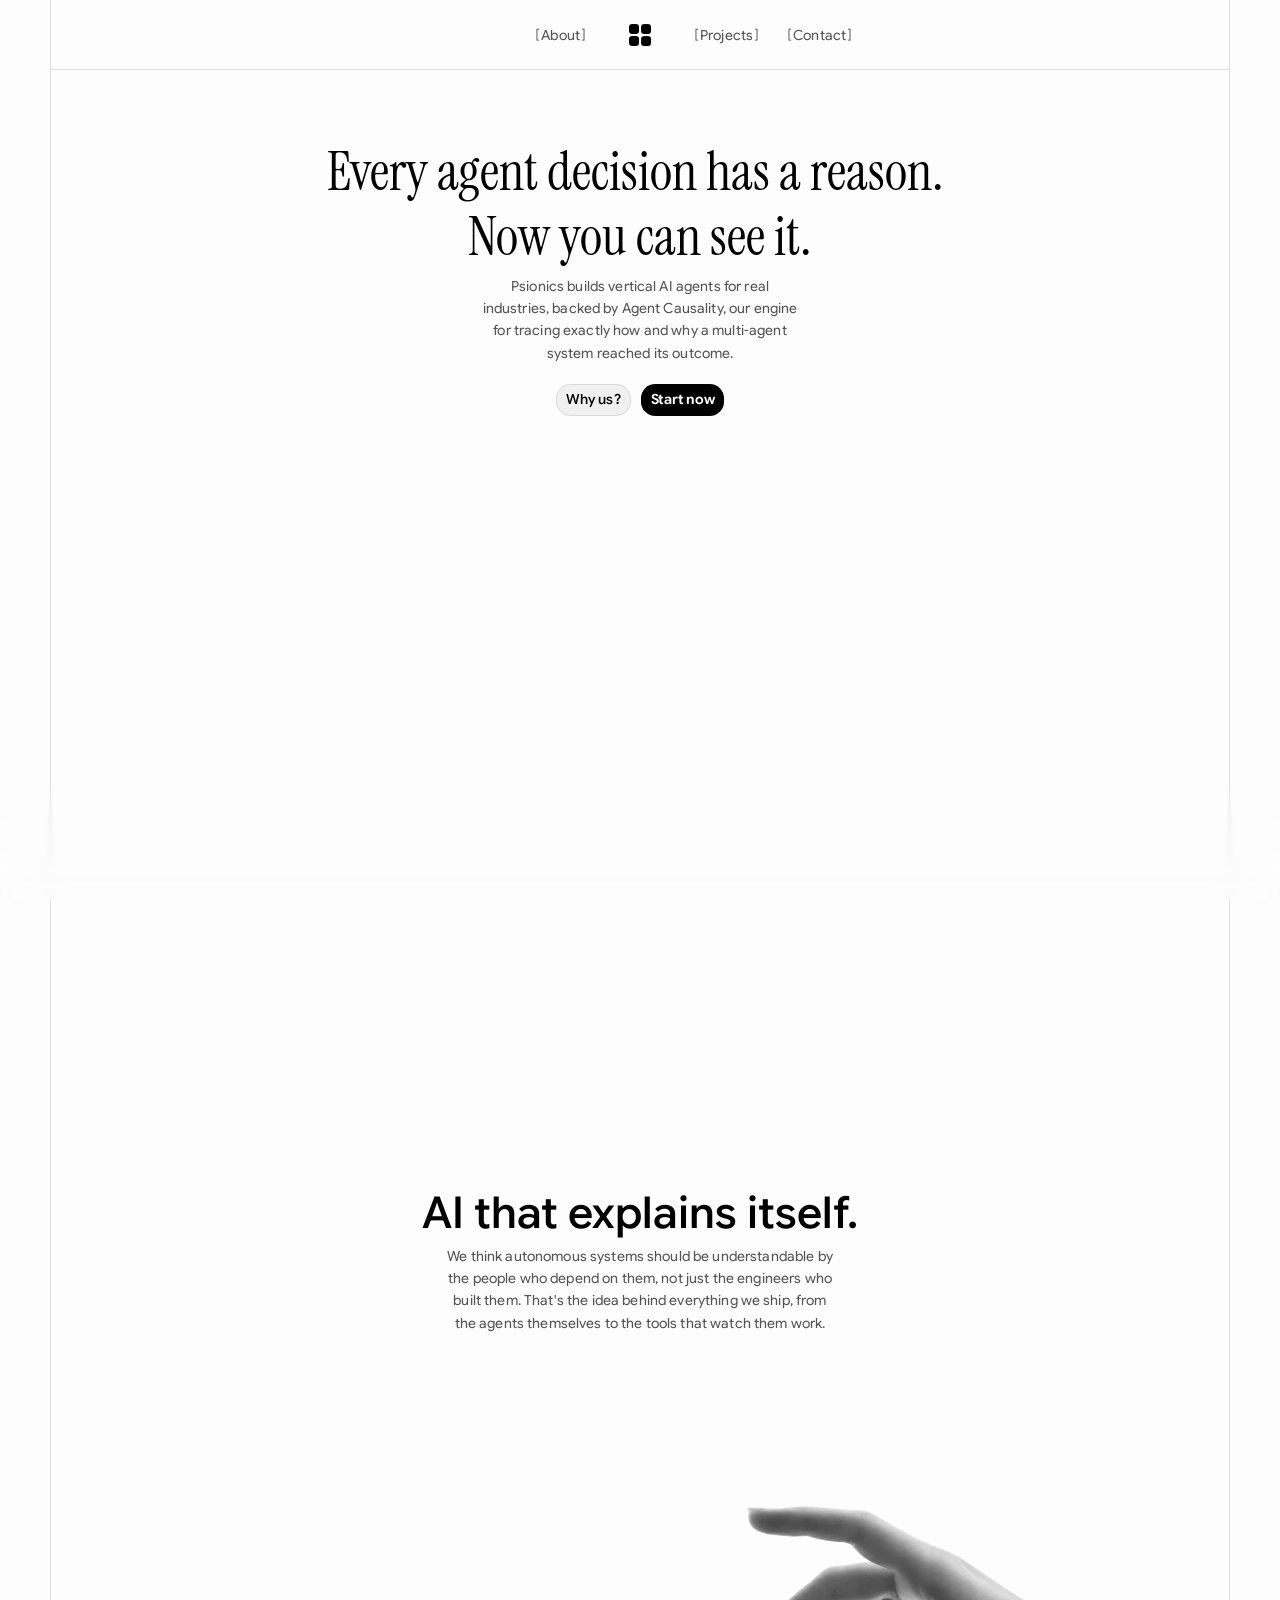
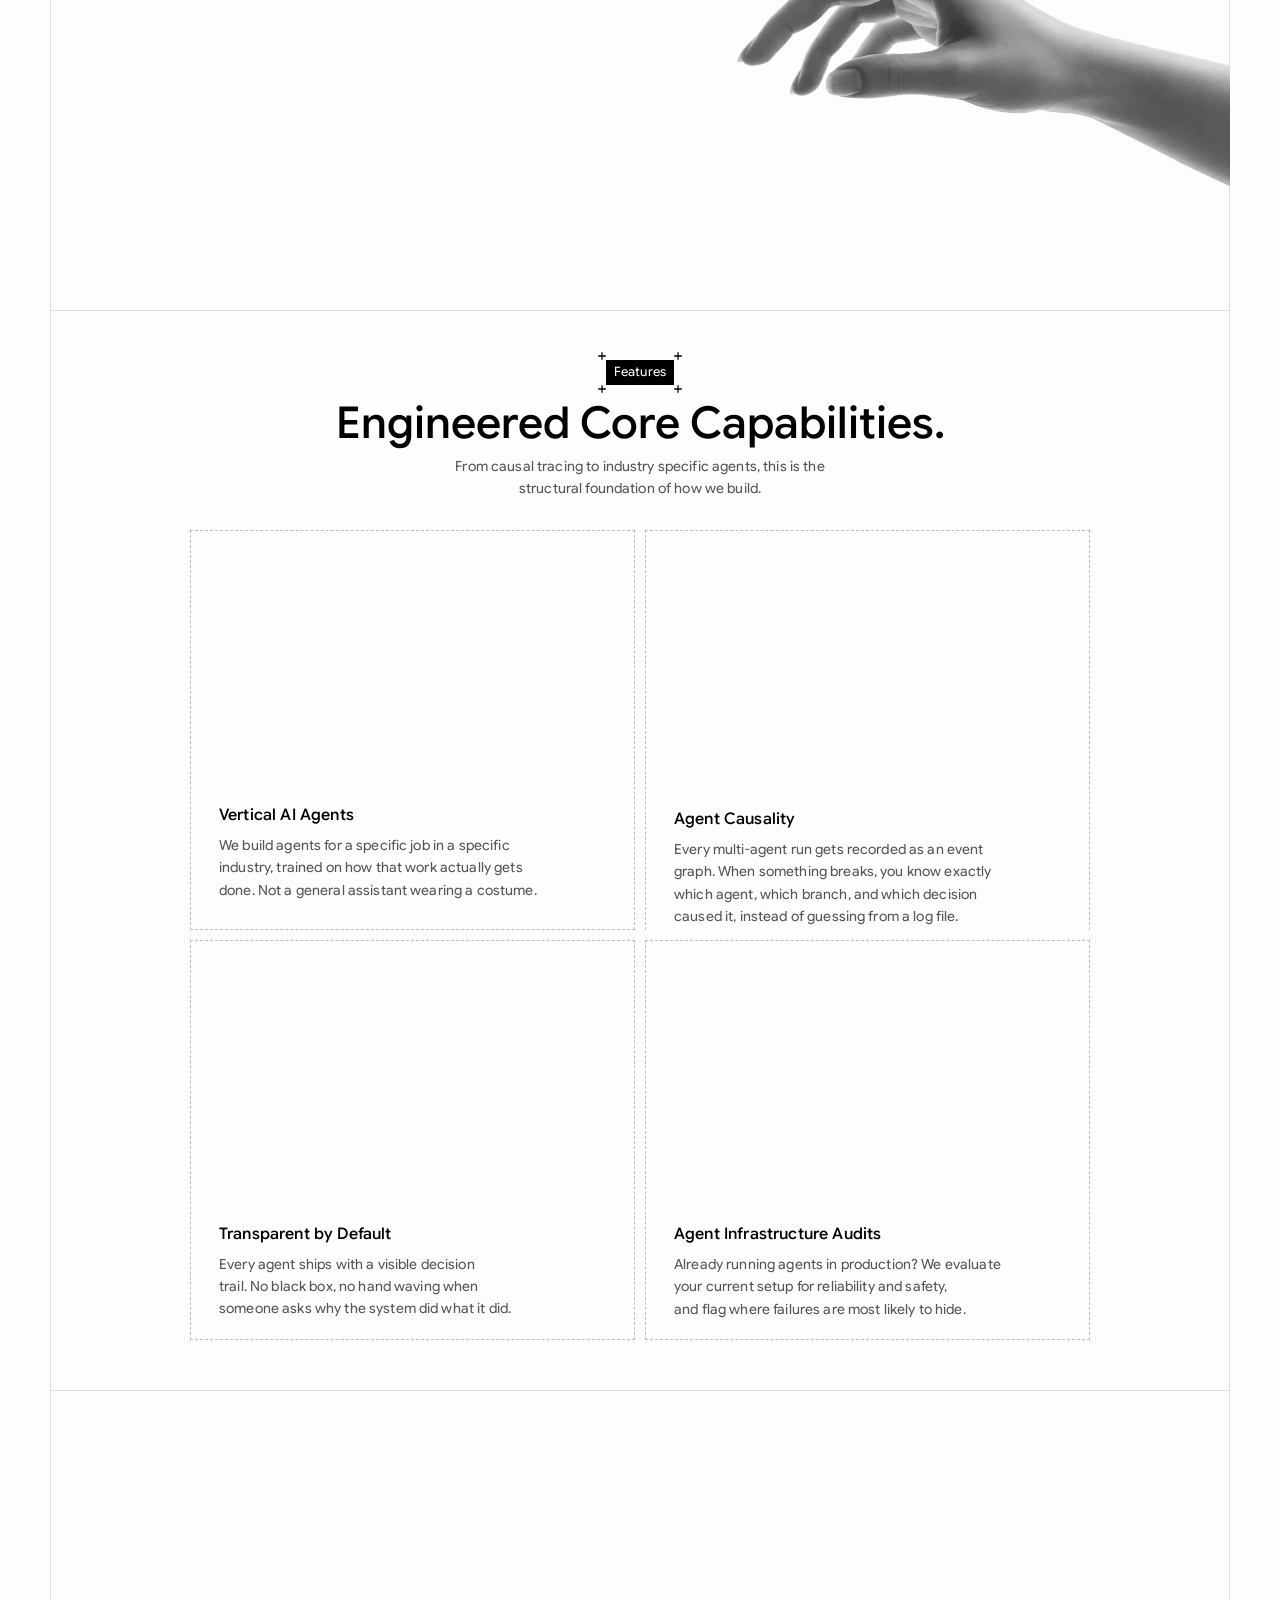
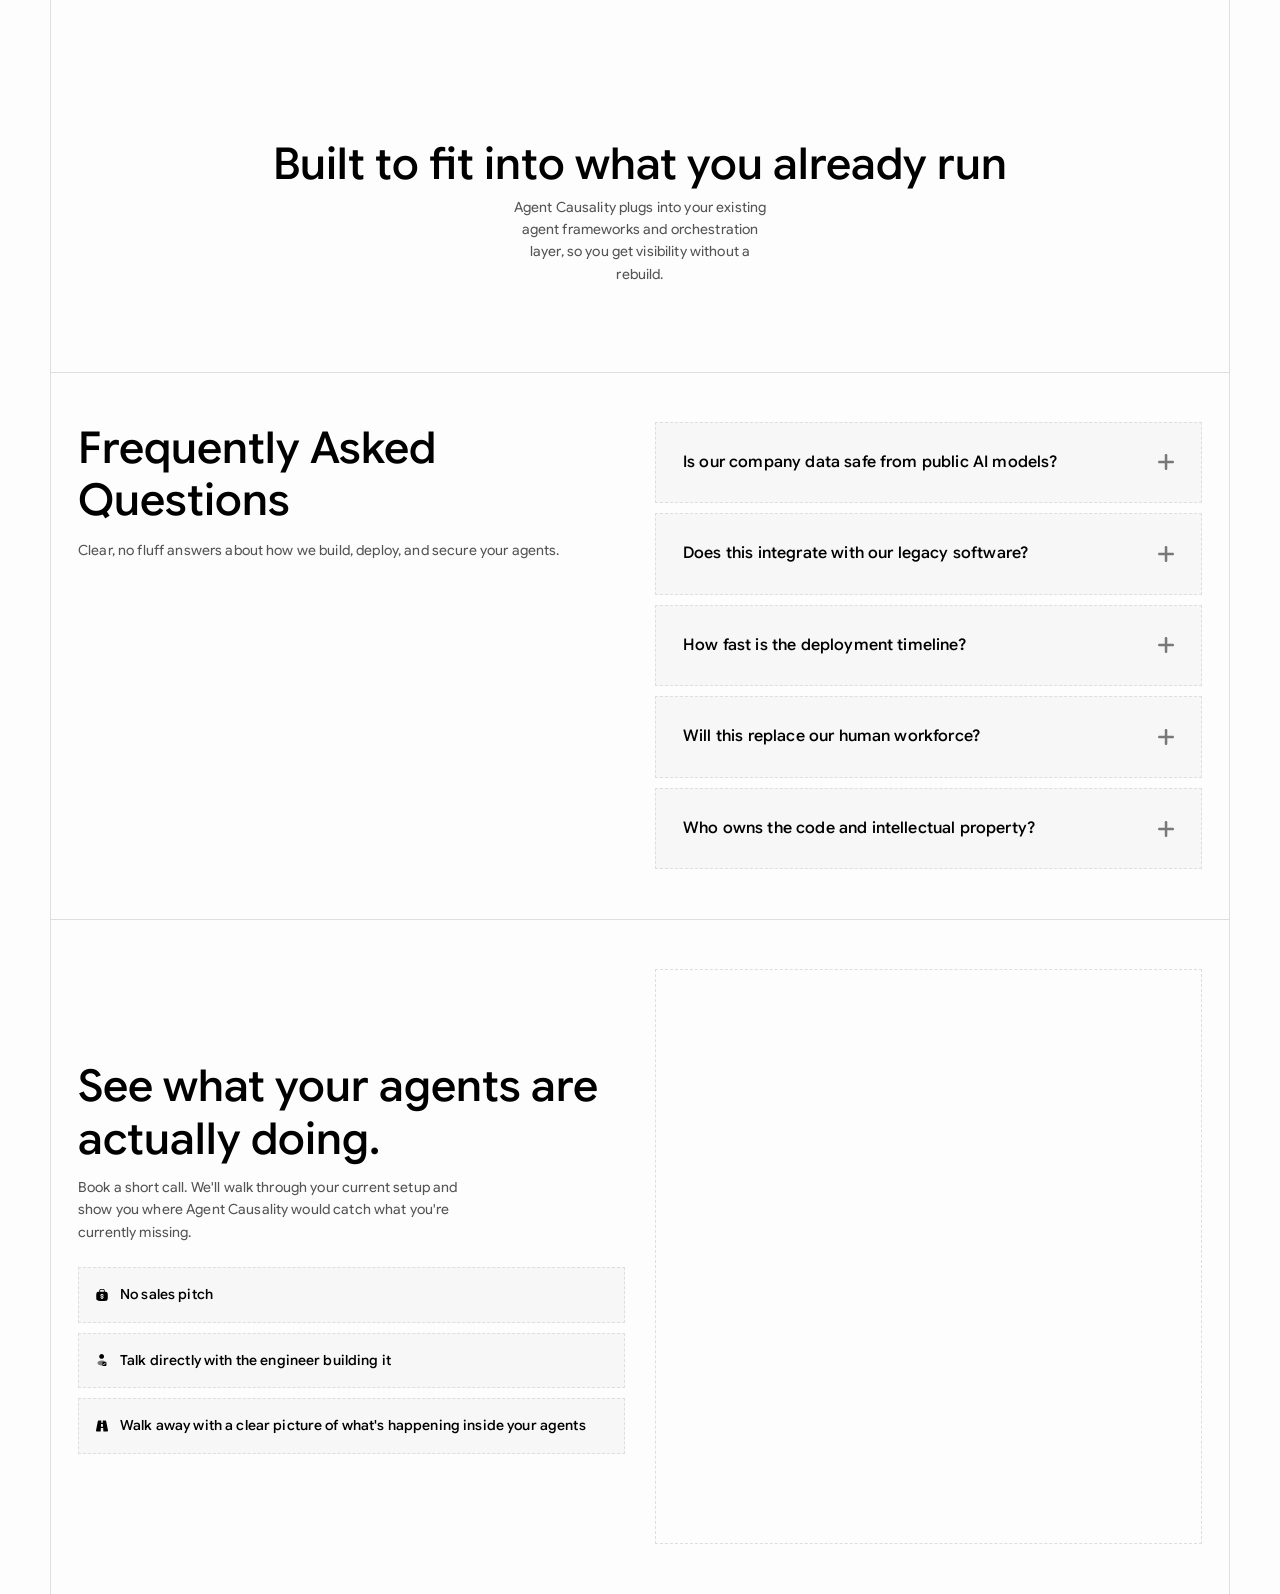
==== commit 346c65cf: "feat: remove case studies page; send Projects nav straight to /projects" ====
--- a/web/about.html
+++ b/web/about.html
@@ -56,6 +56,6 @@
     
     <!-- End of bodyEnd -->
 
-<script src="/web/psionics-footer.js?v=11" defer></script>
+<script src="/web/psionics-footer.js?v=12" defer></script>
 </body>
 </html>
--- a/web/psionics-overrides.css
+++ b/web/psionics-overrides.css
@@ -200,7 +200,6 @@
 }
 
 /* Removed from the public navigation. */
-#main div:has(> a[href*="case-studies"]),
 #main div:has(> a[href*="careers"]),
 #main div:has(> a[href*="#pricing"]) {
   display: none !important;
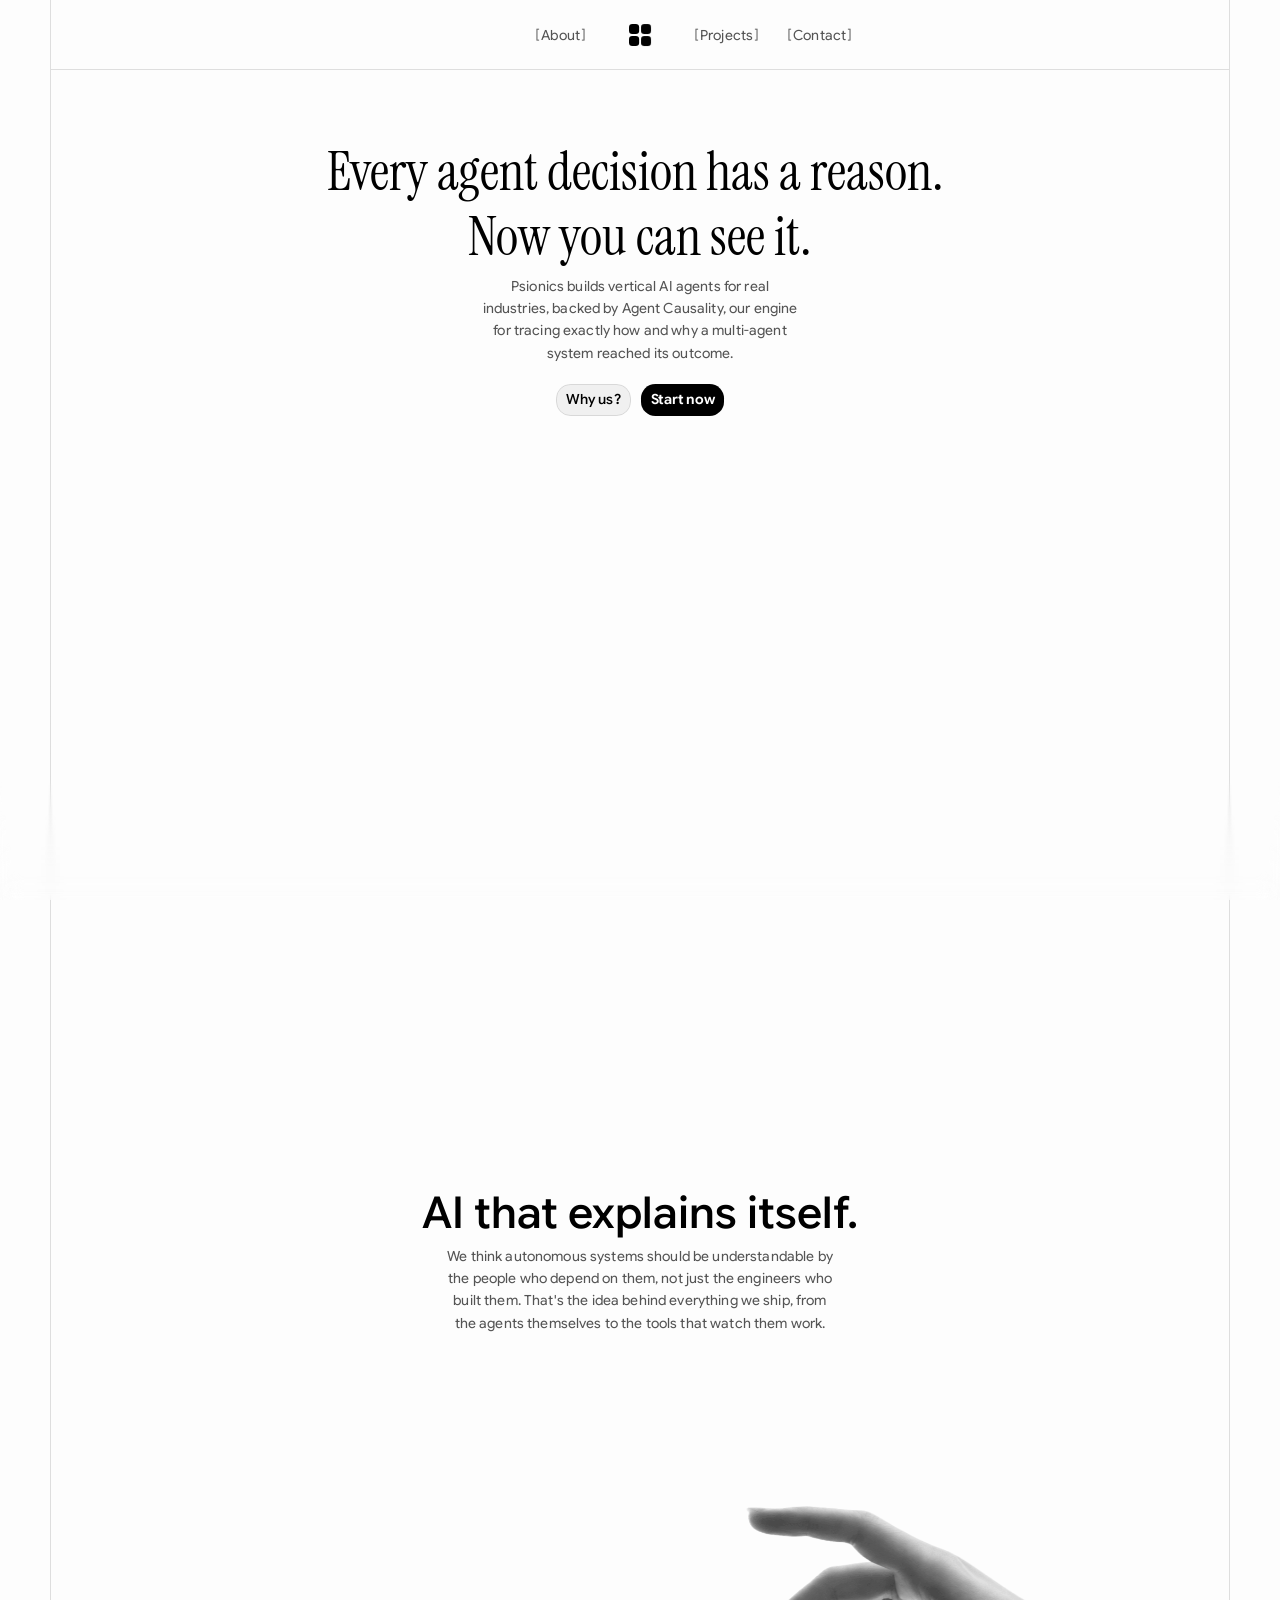
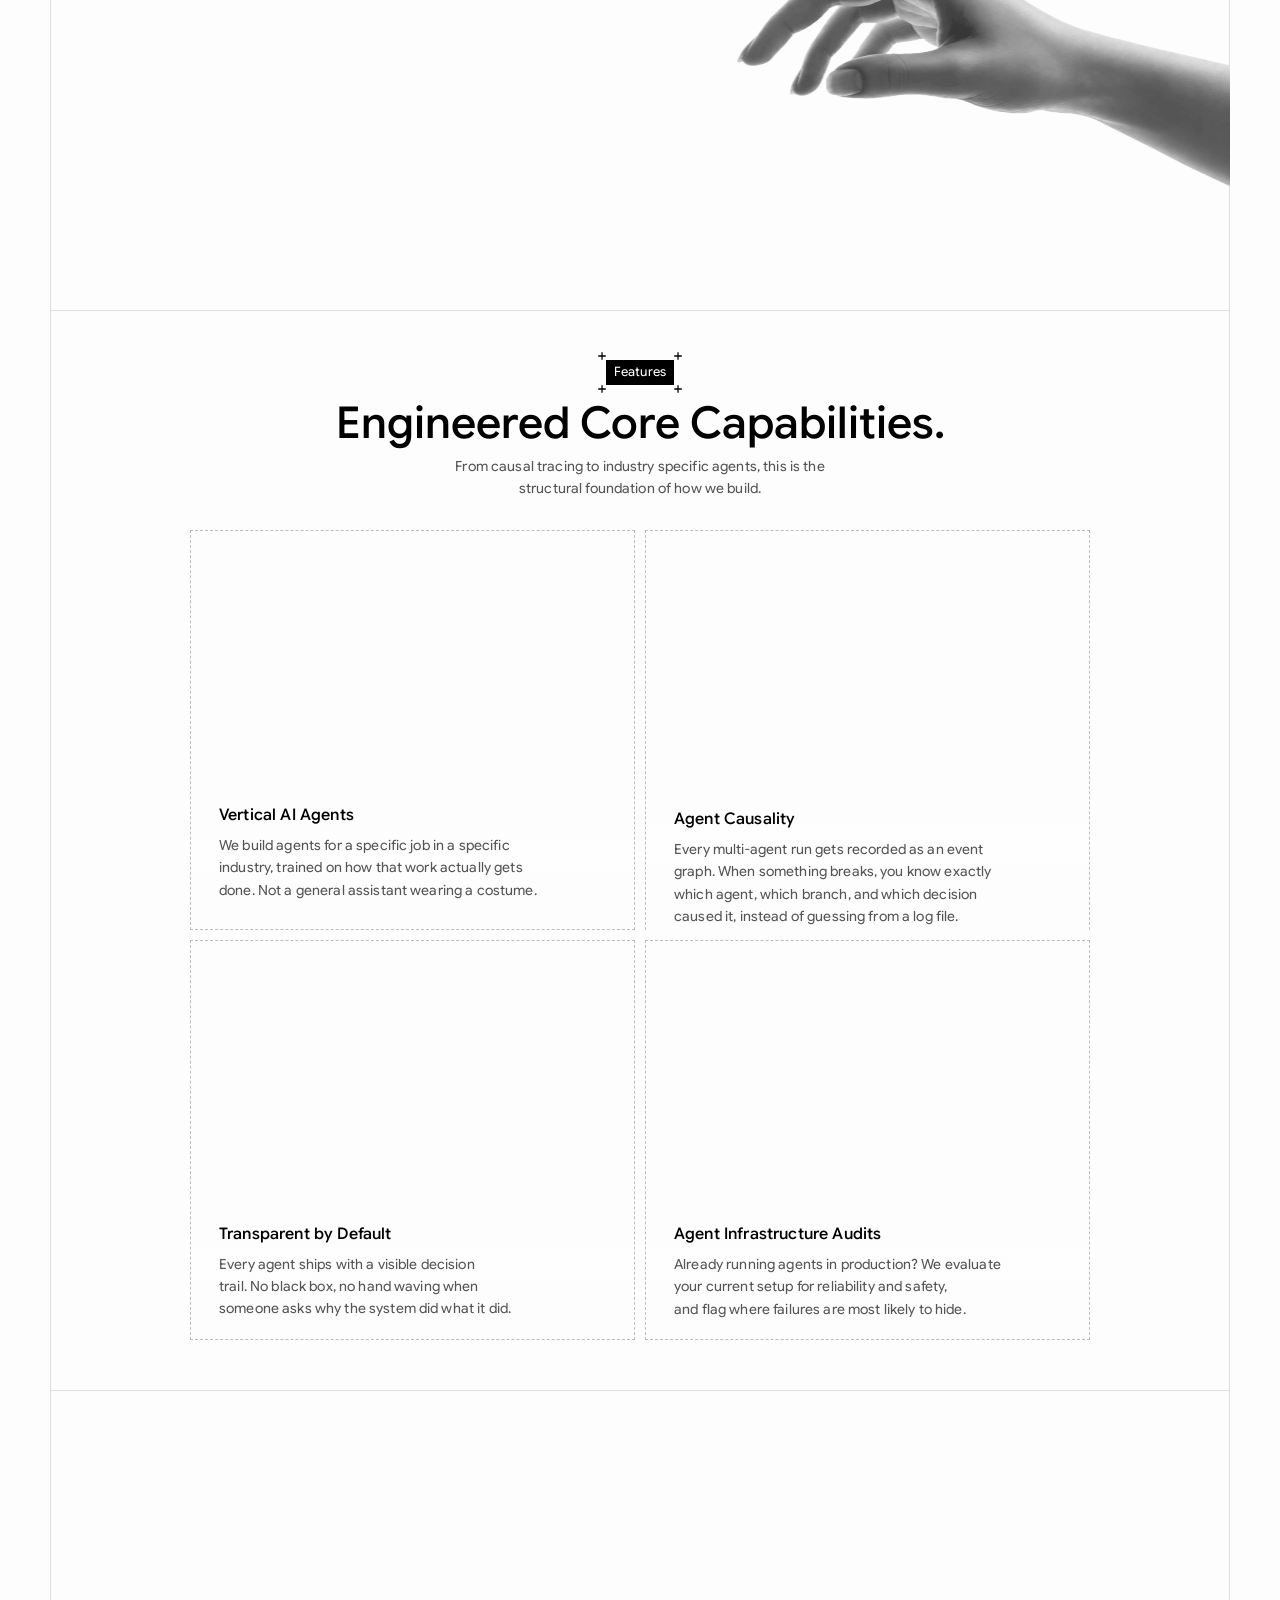
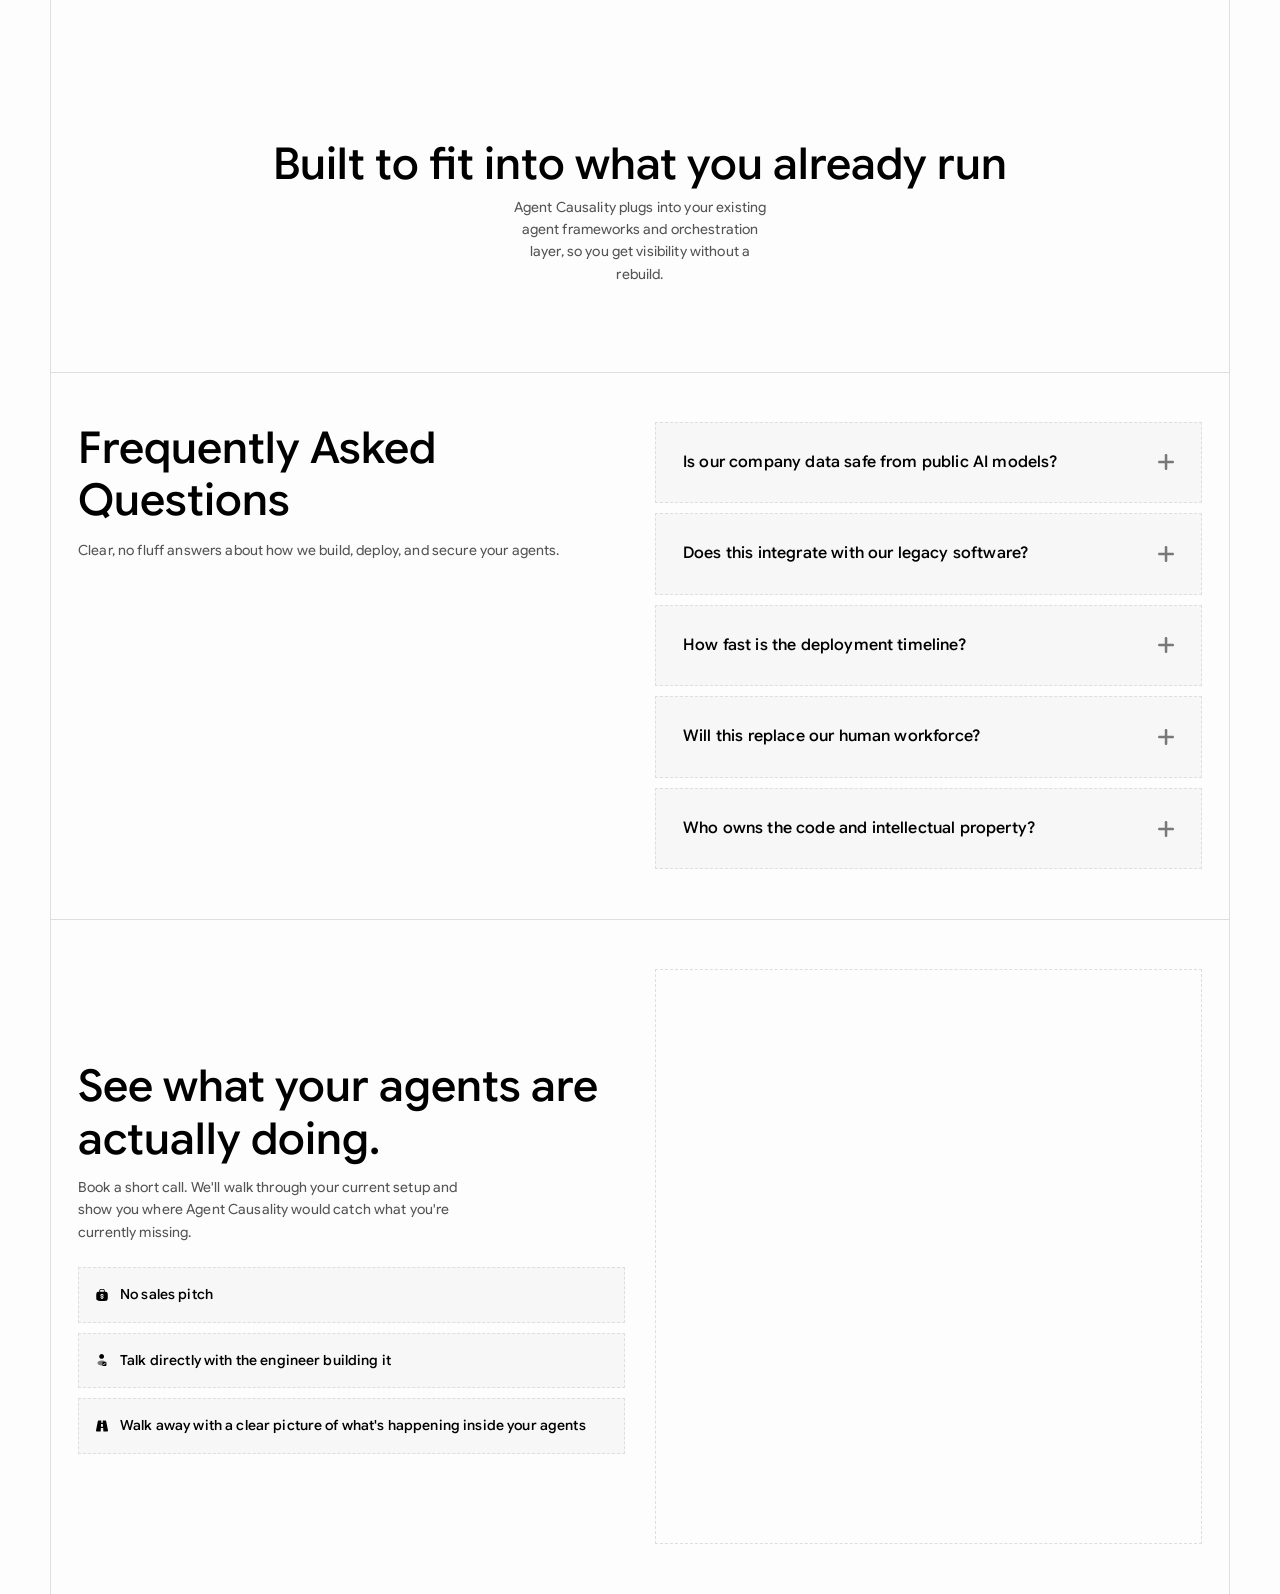
==== commit 7ecc3250: "fix: point footer LinkedIn and X icons at real profiles" ====
--- a/web/about.html
+++ b/web/about.html
@@ -43,7 +43,7 @@
     
     <!-- End of bodyStart -->
 	
-	<div id="main" data-framer-hydrate-v2="{&quot;routeId&quot;:&quot;TG4v3XDvb&quot;,&quot;localeId&quot;:&quot;default&quot;,&quot;breakpoints&quot;:[{&quot;hash&quot;:&quot;1o75qfl&quot;,&quot;mediaQuery&quot;:&quot;(min-width: 1200px)&quot;},{&quot;hash&quot;:&quot;14j2ou3&quot;,&quot;mediaQuery&quot;:&quot;(min-width: 810px) and (max-width: 1199.98px)&quot;},{&quot;hash&quot;:&quot;33rzvb&quot;,&quot;mediaQuery&quot;:&quot;(max-width: 809.98px)&quot;},{&quot;hash&quot;:&quot;1xn8rl8&quot;,&quot;mediaQuery&quot;:&quot;(max-width: 809.98px)&quot;},{&quot;hash&quot;:&quot;1pxqvew&quot;,&quot;mediaQuery&quot;:&quot;(min-width: 810px) and (max-width: 1199.98px)&quot;},{&quot;hash&quot;:&quot;yqpees&quot;,&quot;mediaQuery&quot;:&quot;(min-width: 1200px)&quot;}]}" data-framer-ssr-released-at="2026-08-22T09:44:26.248Z" data-framer-page-optimized-at="2026-08-22T20:51:11.218Z" data-framer-generated-page><!--$--><!--$--><style data-framer-html-style>:root body { background: var(--token-6c8d10ba-463b-4990-b64f-32918ca2d4f2, rgb(245, 245, 245)); }</style><div class="framer-LqpOF framer-yqpees" data-layout-template="true" data-selection="true" style="min-height:100vh;width:auto"><div class="ssr-variant hidden-1xn8rl8"><div class="framer-sfzdwg-container"><div class="ssr-variant hidden-1pxqvew"><nav class="framer-OzwMP framer-wl7jcf framer-v-wl7jcf" data-framer-name="Large" style="height:100%;width:100%"><div class="framer-1uuh4hs" data-border="true" data-framer-name="Content" style="--border-bottom-width:1px;--border-color:var(--token-7e7d9213-6afe-4309-afa8-7dccf478cb0d, rgb(222, 222, 222));--border-left-width:1px;--border-right-width:1px;--border-style:solid;--border-top-width:0px;background-color:var(--token-6c8d10ba-463b-4990-b64f-32918ca2d4f2, rgb(245, 245, 245))"><div class="framer-1nb70iu" data-framer-name="Links"><!--$--><div class="framer-q19tcp-container"><!--$--><a class="framer-lcQ9o framer-S7HQf framer-jxkc1m framer-v-vzrzat framer-h5u78t" data-framer-name="Active" draggable="false" data-border="true" href="/about" data-framer-page-link-current="true" style="--border-bottom-width:1px;--border-color:var(--token-95a8f7e0-de26-4a21-abd8-7324f048c094, rgb(189, 189, 189));--border-left-width:1px;--border-right-width:1px;--border-style:dashed;--border-top-width:1px;--corner-shape-fallback:0.796;background-color:var(--token-fe732e94-f30f-4945-91af-015cdcf1f937, rgba(0, 0, 0, 0.05));corner-shape:superellipse(1.4);border-bottom-left-radius:calc(18px*var(--one-if-corner-shape-supported,var(--corner-shape-fallback,1)));border-bottom-right-radius:calc(18px*var(--one-if-corner-shape-supported,var(--corner-shape-fallback,1)));border-top-left-radius:calc(18px*var(--one-if-corner-shape-supported,var(--corner-shape-fallback,1)));border-top-right-radius:calc(18px*var(--one-if-corner-shape-supported,var(--corner-shape-fallback,1)))"><div class="framer-1hiziu2" data-framer-component-type="RichTextContainer" style="--extracted-r6o4lv:var(--token-6e6e337d-28cc-44d1-a0da-bb7b5b6c59e1, rgb(0, 0, 0));--framer-link-text-color:rgb(0, 153, 255);--framer-link-text-decoration:underline;opacity:1;transform:none"><p class="framer-text framer-styles-preset-1i4fe7d" data-styles-preset="NbDFs5rgP" dir="auto" style="--framer-text-color:var(--extracted-r6o4lv, var(--token-6e6e337d-28cc-44d1-a0da-bb7b5b6c59e1, rgb(0, 0, 0)))">About</p></div></a><!--/$--></div><!--/$--><!--$--><div class="framer-btbdi1-container"><!--$--><a class="framer-lcQ9o framer-S7HQf framer-jxkc1m framer-v-jxkc1m framer-h5u78t" data-framer-name="Base" draggable="false" href="/#pricing" style="--border-bottom-width:0px;--border-color:rgba(0, 0, 0, 0);--border-left-width:0px;--border-right-width:0px;--border-style:solid;--border-top-width:0px;--corner-shape-fallback:0.796;background-color:rgba(0, 0, 0, 0);corner-shape:superellipse(1.4);border-bottom-left-radius:calc(18px*var(--one-if-corner-shape-supported,var(--corner-shape-fallback,1)));border-bottom-right-radius:calc(18px*var(--one-if-corner-shape-supported,var(--corner-shape-fallback,1)));border-top-left-radius:calc(18px*var(--one-if-corner-shape-supported,var(--corner-shape-fallback,1)));border-top-right-radius:calc(18px*var(--one-if-corner-shape-supported,var(--corner-shape-fallback,1)))"><div class="framer-1hiziu2" data-framer-component-type="RichTextContainer" style="--extracted-r6o4lv:var(--token-66b6d7ff-ba33-4d69-8906-b2633b6d4a86, rgb(84, 84, 84));--framer-link-text-color:rgb(0, 153, 255);--framer-link-text-decoration:underline;opacity:1;transform:none"><p class="framer-text framer-styles-preset-1i4fe7d" data-styles-preset="NbDFs5rgP" dir="auto" style="--framer-text-color:var(--extracted-r6o4lv, var(--token-66b6d7ff-ba33-4d69-8906-b2633b6d4a86, rgb(84, 84, 84)))">Pricing</p></div><div class="framer-1gf40pe" data-framer-component-type="RichTextContainer" style="--extracted-2gg91v:&quot;opsz&quot; 18, &quot;wdth&quot; 100, &quot;wght&quot; 425, &quot;GRAD&quot; 0, &quot;ROND&quot; 0, &quot;slnt&quot; 0;--extracted-r6o4lv:var(--token-813ec4a8-3f64-40f4-ae75-c758ceafa922, rgb(99, 99, 99));--framer-link-text-color:rgb(0, 153, 255);--framer-link-text-decoration:underline;transform:translateY(-50%)"><p dir="auto" class="framer-text" style="--font-selector:R0Y7R29vZ2xlIFNhbnMgRmxleC12YXJpYWJsZS1yZWd1bGFyVkY9SW05d2Mzb2lJREU0TENBaWQyUjBhQ0lnTVRBd0xDQWlkMmRvZENJZ05ESTFMQ0FpUjFKQlJDSWdNQ3dnSWxKUFRrUWlJREFzSUNKemJHNTBJaUF3;--framer-font-family:&quot;Google Sans Flex Variable&quot;, &quot;Google Sans Flex Variable Placeholder&quot;, sans-serif;--framer-font-size:13px;--framer-font-variation-axes:var(--extracted-2gg91v, &quot;opsz&quot; 18, &quot;wdth&quot; 100, &quot;wght&quot; 425, &quot;GRAD&quot; 0, &quot;ROND&quot; 0, &quot;slnt&quot; 0);--framer-letter-spacing:0.01em;--framer-line-height:1.6em;--framer-text-alignment:left;--framer-text-color:var(--extracted-r6o4lv, var(--token-813ec4a8-3f64-40f4-ae75-c758ceafa922, rgb(99, 99, 99)))">[</p></div><div class="framer-1acvs8d" data-framer-component-type="RichTextContainer" style="--extracted-2gg91v:&quot;opsz&quot; 18, &quot;wdth&quot; 100, &quot;wght&quot; 425, &quot;GRAD&quot; 0, &quot;ROND&quot; 0, &quot;slnt&quot; 0;--extracted-r6o4lv:var(--token-813ec4a8-3f64-40f4-ae75-c758ceafa922, rgb(99, 99, 99));--framer-link-text-color:rgb(0, 153, 255);--framer-link-text-decoration:underline;transform:translateY(-50%)"><p dir="auto" class="framer-text" style="--font-selector:R0Y7R29vZ2xlIFNhbnMgRmxleC12YXJpYWJsZS1yZWd1bGFyVkY9SW05d2Mzb2lJREU0TENBaWQyUjBhQ0lnTVRBd0xDQWlkMmRvZENJZ05ESTFMQ0FpUjFKQlJDSWdNQ3dnSWxKUFRrUWlJREFzSUNKemJHNTBJaUF3;--framer-font-family:&quot;Google Sans Flex Variable&quot;, &quot;Google Sans Flex Variable Placeholder&quot;, sans-serif;--framer-font-size:13px;--framer-font-variation-axes:var(--extracted-2gg91v, &quot;opsz&quot; 18, &quot;wdth&quot; 100, &quot;wght&quot; 425, &quot;GRAD&quot; 0, &quot;ROND&quot; 0, &quot;slnt&quot; 0);--framer-letter-spacing:0.01em;--framer-line-height:1.6em;--framer-text-alignment:left;--framer-text-color:var(--extracted-r6o4lv, var(--token-813ec4a8-3f64-40f4-ae75-c758ceafa922, rgb(99, 99, 99)))">]</p></div></a><!--/$--></div><!--/$--></div><!--$--><a aria-label="Home Page Logo Link" class="framer-g3w6q6 framer-xkaqe6" data-framer-name="Logo" draggable="false" href="/"><div class="framer-11azskw-container" tabindex="0"><div class="framer-jro2V framer-bobhha framer-v-bobhha" data-framer-name="Base" data-highlight="true" style="width:100%"><div class="framer-145lr1b" data-framer-name="TL" style="--corner-shape-fallback:0.796;background-color:var(--token-d8ccb723-1f35-4e56-aba6-0694e1de791e, rgb(0, 0, 0));corner-shape:superellipse(1.4);filter:blur(0px);-webkit-filter:blur(0px);border-bottom-left-radius:calc(4px*var(--one-if-corner-shape-supported,var(--corner-shape-fallback,1)));border-bottom-right-radius:calc(4px*var(--one-if-corner-shape-supported,var(--corner-shape-fallback,1)));border-top-left-radius:calc(4px*var(--one-if-corner-shape-supported,var(--corner-shape-fallback,1)));border-top-right-radius:calc(4px*var(--one-if-corner-shape-supported,var(--corner-shape-fallback,1)));opacity:1"></div><div class="framer-mz0smt" data-framer-name="TR" style="--corner-shape-fallback:0.796;background-color:var(--token-d8ccb723-1f35-4e56-aba6-0694e1de791e, rgb(0, 0, 0));corner-shape:superellipse(1.4);filter:blur(0px);-webkit-filter:blur(0px);border-bottom-left-radius:calc(4px*var(--one-if-corner-shape-supported,var(--corner-shape-fallback,1)));border-bottom-right-radius:calc(4px*var(--one-if-corner-shape-supported,var(--corner-shape-fallback,1)));border-top-left-radius:calc(4px*var(--one-if-corner-shape-supported,var(--corner-shape-fallback,1)));border-top-right-radius:calc(4px*var(--one-if-corner-shape-supported,var(--corner-shape-fallback,1)));opacity:1"></div><div class="framer-k59rfm" data-framer-name="BL" style="--corner-shape-fallback:0.796;background-color:var(--token-d8ccb723-1f35-4e56-aba6-0694e1de791e, rgb(0, 0, 0));corner-shape:superellipse(1.4);filter:blur(0px);-webkit-filter:blur(0px);border-bottom-left-radius:calc(4px*var(--one-if-corner-shape-supported,var(--corner-shape-fallback,1)));border-bottom-right-radius:calc(4px*var(--one-if-corner-shape-supported,var(--corner-shape-fallback,1)));border-top-left-radius:calc(4px*var(--one-if-corner-shape-supported,var(--corner-shape-fallback,1)));border-top-right-radius:calc(4px*var(--one-if-corner-shape-supported,var(--corner-shape-fallback,1)));opacity:1"></div><div class="framer-ctkz1u" data-framer-name="BR" style="--corner-shape-fallback:0.796;background-color:var(--token-d8ccb723-1f35-4e56-aba6-0694e1de791e, rgb(0, 0, 0));corner-shape:superellipse(1.4);filter:blur(0px);-webkit-filter:blur(0px);border-bottom-left-radius:calc(4px*var(--one-if-corner-shape-supported,var(--corner-shape-fallback,1)));border-bottom-right-radius:calc(4px*var(--one-if-corner-shape-supported,var(--corner-shape-fallback,1)));border-top-left-radius:calc(4px*var(--one-if-corner-shape-supported,var(--corner-shape-fallback,1)));border-top-right-radius:calc(4px*var(--one-if-corner-shape-supported,var(--corner-shape-fallback,1)));opacity:1"></div></div></div></a><!--/$--><div class="framer-1ck6rat" data-framer-name="Spacer"></div><div class="framer-9z2jr8" data-framer-name="Links"><!--$--><div class="framer-1p6qu0m-container"><!--$--><a class="framer-lcQ9o framer-S7HQf framer-jxkc1m framer-v-jxkc1m framer-h5u78t" data-framer-name="Base" draggable="false" href="/projects" style="--border-bottom-width:0px;--border-color:rgba(0, 0, 0, 0);--border-left-width:0px;--border-right-width:0px;--border-style:solid;--border-top-width:0px;--corner-shape-fallback:0.796;background-color:rgba(0, 0, 0, 0);corner-shape:superellipse(1.4);border-bottom-left-radius:calc(18px*var(--one-if-corner-shape-supported,var(--corner-shape-fallback,1)));border-bottom-right-radius:calc(18px*var(--one-if-corner-shape-supported,var(--corner-shape-fallback,1)));border-top-left-radius:calc(18px*var(--one-if-corner-shape-supported,var(--corner-shape-fallback,1)));border-top-right-radius:calc(18px*var(--one-if-corner-shape-supported,var(--corner-shape-fallback,1)))"><div class="framer-1hiziu2" data-framer-component-type="RichTextContainer" style="--extracted-r6o4lv:var(--token-66b6d7ff-ba33-4d69-8906-b2633b6d4a86, rgb(84, 84, 84));--framer-link-text-color:rgb(0, 153, 255);--framer-link-text-decoration:underline;opacity:1;transform:none"><p class="framer-text framer-styles-preset-1i4fe7d" data-styles-preset="NbDFs5rgP" dir="auto" style="--framer-text-color:var(--extracted-r6o4lv, var(--token-66b6d7ff-ba33-4d69-8906-b2633b6d4a86, rgb(84, 84, 84)))">Projects</p></div><div class="framer-1gf40pe" data-framer-component-type="RichTextContainer" style="--extracted-2gg91v:&quot;opsz&quot; 18, &quot;wdth&quot; 100, &quot;wght&quot; 425, &quot;GRAD&quot; 0, &quot;ROND&quot; 0, &quot;slnt&quot; 0;--extracted-r6o4lv:var(--token-813ec4a8-3f64-40f4-ae75-c758ceafa922, rgb(99, 99, 99));--framer-link-text-color:rgb(0, 153, 255);--framer-link-text-decoration:underline;transform:translateY(-50%)"><p dir="auto" class="framer-text" style="--font-selector:R0Y7R29vZ2xlIFNhbnMgRmxleC12YXJpYWJsZS1yZWd1bGFyVkY9SW05d2Mzb2lJREU0TENBaWQyUjBhQ0lnTVRBd0xDQWlkMmRvZENJZ05ESTFMQ0FpUjFKQlJDSWdNQ3dnSWxKUFRrUWlJREFzSUNKemJHNTBJaUF3;--framer-font-family:&quot;Google Sans Flex Variable&quot;, &quot;Google Sans Flex Variable Placeholder&quot;, sans-serif;--framer-font-size:13px;--framer-font-variation-axes:var(--extracted-2gg91v, &quot;opsz&quot; 18, &quot;wdth&quot; 100, &quot;wght&quot; 425, &quot;GRAD&quot; 0, &quot;ROND&quot; 0, &quot;slnt&quot; 0);--framer-letter-spacing:0.01em;--framer-line-height:1.6em;--framer-text-alignment:left;--framer-text-color:var(--extracted-r6o4lv, var(--token-813ec4a8-3f64-40f4-ae75-c758ceafa922, rgb(99, 99, 99)))">[</p></div><div class="framer-1acvs8d" data-framer-component-type="RichTextContainer" style="--extracted-2gg91v:&quot;opsz&quot; 18, &quot;wdth&quot; 100, &quot;wght&quot; 425, &quot;GRAD&quot; 0, &quot;ROND&quot; 0, &quot;slnt&quot; 0;--extracted-r6o4lv:var(--token-813ec4a8-3f64-40f4-ae75-c758ceafa922, rgb(99, 99, 99));--framer-link-text-color:rgb(0, 153, 255);--framer-link-text-decoration:underline;transform:translateY(-50%)"><p dir="auto" class="framer-text" style="--font-selector:R0Y7R29vZ2xlIFNhbnMgRmxleC12YXJpYWJsZS1yZWd1bGFyVkY9SW05d2Mzb2lJREU0TENBaWQyUjBhQ0lnTVRBd0xDQWlkMmRvZENJZ05ESTFMQ0FpUjFKQlJDSWdNQ3dnSWxKUFRrUWlJREFzSUNKemJHNTBJaUF3;--framer-font-family:&quot;Google Sans Flex Variable&quot;, &quot;Google Sans Flex Variable Placeholder&quot;, sans-serif;--framer-font-size:13px;--framer-font-variation-axes:var(--extracted-2gg91v, &quot;opsz&quot; 18, &quot;wdth&quot; 100, &quot;wght&quot; 425, &quot;GRAD&quot; 0, &quot;ROND&quot; 0, &quot;slnt&quot; 0);--framer-letter-spacing:0.01em;--framer-line-height:1.6em;--framer-text-alignment:left;--framer-text-color:var(--extracted-r6o4lv, var(--token-813ec4a8-3f64-40f4-ae75-c758ceafa922, rgb(99, 99, 99)))">]</p></div></a><!--/$--></div><!--/$--><!--$--><div class="framer-mqlrmf-container"><!--$--><a class="framer-lcQ9o framer-S7HQf framer-jxkc1m framer-v-jxkc1m framer-h5u78t" data-framer-name="Base" draggable="false" href="/contact" style="--border-bottom-width:0px;--border-color:rgba(0, 0, 0, 0);--border-left-width:0px;--border-right-width:0px;--border-style:solid;--border-top-width:0px;--corner-shape-fallback:0.796;background-color:rgba(0, 0, 0, 0);corner-shape:superellipse(1.4);border-bottom-left-radius:calc(18px*var(--one-if-corner-shape-supported,var(--corner-shape-fallback,1)));border-bottom-right-radius:calc(18px*var(--one-if-corner-shape-supported,var(--corner-shape-fallback,1)));border-top-left-radius:calc(18px*var(--one-if-corner-shape-supported,var(--corner-shape-fallback,1)));border-top-right-radius:calc(18px*var(--one-if-corner-shape-supported,var(--corner-shape-fallback,1)))"><div class="framer-1hiziu2" data-framer-component-type="RichTextContainer" style="--extracted-r6o4lv:var(--token-66b6d7ff-ba33-4d69-8906-b2633b6d4a86, rgb(84, 84, 84));--framer-link-text-color:rgb(0, 153, 255);--framer-link-text-decoration:underline;opacity:1;transform:none"><p class="framer-text framer-styles-preset-1i4fe7d" data-styles-preset="NbDFs5rgP" dir="auto" style="--framer-text-color:var(--extracted-r6o4lv, var(--token-66b6d7ff-ba33-4d69-8906-b2633b6d4a86, rgb(84, 84, 84)))">Contact</p></div><div class="framer-1gf40pe" data-framer-component-type="RichTextContainer" style="--extracted-2gg91v:&quot;opsz&quot; 18, &quot;wdth&quot; 100, &quot;wght&quot; 425, &quot;GRAD&quot; 0, &quot;ROND&quot; 0, &quot;slnt&quot; 0;--extracted-r6o4lv:var(--token-813ec4a8-3f64-40f4-ae75-c758ceafa922, rgb(99, 99, 99));--framer-link-text-color:rgb(0, 153, 255);--framer-link-text-decoration:underline;transform:translateY(-50%)"><p dir="auto" class="framer-text" style="--font-selector:R0Y7R29vZ2xlIFNhbnMgRmxleC12YXJpYWJsZS1yZWd1bGFyVkY9SW05d2Mzb2lJREU0TENBaWQyUjBhQ0lnTVRBd0xDQWlkMmRvZENJZ05ESTFMQ0FpUjFKQlJDSWdNQ3dnSWxKUFRrUWlJREFzSUNKemJHNTBJaUF3;--framer-font-family:&quot;Google Sans Flex Variable&quot;, &quot;Google Sans Flex Variable Placeholder&quot;, sans-serif;--framer-font-size:13px;--framer-font-variation-axes:var(--extracted-2gg91v, &quot;opsz&quot; 18, &quot;wdth&quot; 100, &quot;wght&quot; 425, &quot;GRAD&quot; 0, &quot;ROND&quot; 0, &quot;slnt&quot; 0);--framer-letter-spacing:0.01em;--framer-line-height:1.6em;--framer-text-alignment:left;--framer-text-color:var(--extracted-r6o4lv, var(--token-813ec4a8-3f64-40f4-ae75-c758ceafa922, rgb(99, 99, 99)))">[</p></div><div class="framer-1acvs8d" data-framer-component-type="RichTextContainer" style="--extracted-2gg91v:&quot;opsz&quot; 18, &quot;wdth&quot; 100, &quot;wght&quot; 425, &quot;GRAD&quot; 0, &quot;ROND&quot; 0, &quot;slnt&quot; 0;--extracted-r6o4lv:var(--token-813ec4a8-3f64-40f4-ae75-c758ceafa922, rgb(99, 99, 99));--framer-link-text-color:rgb(0, 153, 255);--framer-link-text-decoration:underline;transform:translateY(-50%)"><p dir="auto" class="framer-text" style="--font-selector:R0Y7R29vZ2xlIFNhbnMgRmxleC12YXJpYWJsZS1yZWd1bGFyVkY9SW05d2Mzb2lJREU0TENBaWQyUjBhQ0lnTVRBd0xDQWlkMmRvZENJZ05ESTFMQ0FpUjFKQlJDSWdNQ3dnSWxKUFRrUWlJREFzSUNKemJHNTBJaUF3;--framer-font-family:&quot;Google Sans Flex Variable&quot;, &quot;Google Sans Flex Variable Placeholder&quot;, sans-serif;--framer-font-size:13px;--framer-font-variation-axes:var(--extracted-2gg91v, &quot;opsz&quot; 18, &quot;wdth&quot; 100, &quot;wght&quot; 425, &quot;GRAD&quot; 0, &quot;ROND&quot; 0, &quot;slnt&quot; 0);--framer-letter-spacing:0.01em;--framer-line-height:1.6em;--framer-text-alignment:left;--framer-text-color:var(--extracted-r6o4lv, var(--token-813ec4a8-3f64-40f4-ae75-c758ceafa922, rgb(99, 99, 99)))">]</p></div></a><!--/$--></div><!--/$--></div></div></nav></div><div class="ssr-variant hidden-yqpees"><nav class="framer-OzwMP framer-wl7jcf framer-v-mm42p5" data-framer-name="Medium" style="height:100%;width:100%"><div class="framer-1uuh4hs" data-border="true" data-framer-name="Content" style="--border-bottom-width:1px;--border-color:var(--token-7e7d9213-6afe-4309-afa8-7dccf478cb0d, rgb(222, 222, 222));--border-left-width:1px;--border-right-width:1px;--border-style:solid;--border-top-width:0px;background-color:var(--token-6c8d10ba-463b-4990-b64f-32918ca2d4f2, rgb(245, 245, 245))"><div class="framer-1nb70iu" data-framer-name="Links"><!--$--><div class="framer-q19tcp-container"><!--$--><a class="framer-lcQ9o framer-S7HQf framer-jxkc1m framer-v-vzrzat framer-h5u78t" data-framer-name="Active" draggable="false" data-border="true" href="/about" data-framer-page-link-current="true" style="--border-bottom-width:1px;--border-color:var(--token-95a8f7e0-de26-4a21-abd8-7324f048c094, rgb(189, 189, 189));--border-left-width:1px;--border-right-width:1px;--border-style:dashed;--border-top-width:1px;--corner-shape-fallback:0.796;background-color:var(--token-fe732e94-f30f-4945-91af-015cdcf1f937, rgba(0, 0, 0, 0.05));corner-shape:superellipse(1.4);border-bottom-left-radius:calc(18px*var(--one-if-corner-shape-supported,var(--corner-shape-fallback,1)));border-bottom-right-radius:calc(18px*var(--one-if-corner-shape-supported,var(--corner-shape-fallback,1)));border-top-left-radius:calc(18px*var(--one-if-corner-shape-supported,var(--corner-shape-fallback,1)));border-top-right-radius:calc(18px*var(--one-if-corner-shape-supported,var(--corner-shape-fallback,1)))"><div class="framer-1hiziu2" data-framer-component-type="RichTextContainer" style="--extracted-r6o4lv:var(--token-6e6e337d-28cc-44d1-a0da-bb7b5b6c59e1, rgb(0, 0, 0));--framer-link-text-color:rgb(0, 153, 255);--framer-link-text-decoration:underline;opacity:1;transform:none"><p class="framer-text framer-styles-preset-1i4fe7d" data-styles-preset="NbDFs5rgP" dir="auto" style="--framer-text-color:var(--extracted-r6o4lv, var(--token-6e6e337d-28cc-44d1-a0da-bb7b5b6c59e1, rgb(0, 0, 0)))">About</p></div></a><!--/$--></div><!--/$--><!--$--><div class="framer-btbdi1-container"><!--$--><a class="framer-lcQ9o framer-S7HQf framer-jxkc1m framer-v-jxkc1m framer-h5u78t" data-framer-name="Base" draggable="false" href="/#pricing" style="--border-bottom-width:0px;--border-color:rgba(0, 0, 0, 0);--border-left-width:0px;--border-right-width:0px;--border-style:solid;--border-top-width:0px;--corner-shape-fallback:0.796;background-color:rgba(0, 0, 0, 0);corner-shape:superellipse(1.4);border-bottom-left-radius:calc(18px*var(--one-if-corner-shape-supported,var(--corner-shape-fallback,1)));border-bottom-right-radius:calc(18px*var(--one-if-corner-shape-supported,var(--corner-shape-fallback,1)));border-top-left-radius:calc(18px*var(--one-if-corner-shape-supported,var(--corner-shape-fallback,1)));border-top-right-radius:calc(18px*var(--one-if-corner-shape-supported,var(--corner-shape-fallback,1)))"><div class="framer-1hiziu2" data-framer-component-type="RichTextContainer" style="--extracted-r6o4lv:var(--token-66b6d7ff-ba33-4d69-8906-b2633b6d4a86, rgb(84, 84, 84));--framer-link-text-color:rgb(0, 153, 255);--framer-link-text-decoration:underline;opacity:1;transform:none"><p class="framer-text framer-styles-preset-1i4fe7d" data-styles-preset="NbDFs5rgP" dir="auto" style="--framer-text-color:var(--extracted-r6o4lv, var(--token-66b6d7ff-ba33-4d69-8906-b2633b6d4a86, rgb(84, 84, 84)))">Pricing</p></div><div class="framer-1gf40pe" data-framer-component-type="RichTextContainer" style="--extracted-2gg91v:&quot;opsz&quot; 18, &quot;wdth&quot; 100, &quot;wght&quot; 425, &quot;GRAD&quot; 0, &quot;ROND&quot; 0, &quot;slnt&quot; 0;--extracted-r6o4lv:var(--token-813ec4a8-3f64-40f4-ae75-c758ceafa922, rgb(99, 99, 99));--framer-link-text-color:rgb(0, 153, 255);--framer-link-text-decoration:underline;transform:translateY(-50%)"><p dir="auto" class="framer-text" style="--font-selector:R0Y7R29vZ2xlIFNhbnMgRmxleC12YXJpYWJsZS1yZWd1bGFyVkY9SW05d2Mzb2lJREU0TENBaWQyUjBhQ0lnTVRBd0xDQWlkMmRvZENJZ05ESTFMQ0FpUjFKQlJDSWdNQ3dnSWxKUFRrUWlJREFzSUNKemJHNTBJaUF3;--framer-font-family:&quot;Google Sans Flex Variable&quot;, &quot;Google Sans Flex Variable Placeholder&quot;, sans-serif;--framer-font-size:13px;--framer-font-variation-axes:var(--extracted-2gg91v, &quot;opsz&quot; 18, &quot;wdth&quot; 100, &quot;wght&quot; 425, &quot;GRAD&quot; 0, &quot;ROND&quot; 0, &quot;slnt&quot; 0);--framer-letter-spacing:0.01em;--framer-line-height:1.6em;--framer-text-alignment:left;--framer-text-color:var(--extracted-r6o4lv, var(--token-813ec4a8-3f64-40f4-ae75-c758ceafa922, rgb(99, 99, 99)))">[</p></div><div class="framer-1acvs8d" data-framer-component-type="RichTextContainer" style="--extracted-2gg91v:&quot;opsz&quot; 18, &quot;wdth&quot; 100, &quot;wght&quot; 425, &quot;GRAD&quot; 0, &quot;ROND&quot; 0, &quot;slnt&quot; 0;--extracted-r6o4lv:var(--token-813ec4a8-3f64-40f4-ae75-c758ceafa922, rgb(99, 99, 99));--framer-link-text-color:rgb(0, 153, 255);--framer-link-text-decoration:underline;transform:translateY(-50%)"><p dir="auto" class="framer-text" style="--font-selector:R0Y7R29vZ2xlIFNhbnMgRmxleC12YXJpYWJsZS1yZWd1bGFyVkY9SW05d2Mzb2lJREU0TENBaWQyUjBhQ0lnTVRBd0xDQWlkMmRvZENJZ05ESTFMQ0FpUjFKQlJDSWdNQ3dnSWxKUFRrUWlJREFzSUNKemJHNTBJaUF3;--framer-font-family:&quot;Google Sans Flex Variable&quot;, &quot;Google Sans Flex Variable Placeholder&quot;, sans-serif;--framer-font-size:13px;--framer-font-variation-axes:var(--extracted-2gg91v, &quot;opsz&quot; 18, &quot;wdth&quot; 100, &quot;wght&quot; 425, &quot;GRAD&quot; 0, &quot;ROND&quot; 0, &quot;slnt&quot; 0);--framer-letter-spacing:0.01em;--framer-line-height:1.6em;--framer-text-alignment:left;--framer-text-color:var(--extracted-r6o4lv, var(--token-813ec4a8-3f64-40f4-ae75-c758ceafa922, rgb(99, 99, 99)))">]</p></div></a><!--/$--></div><!--/$--></div><!--$--><a aria-label="Home Page Logo Link" class="framer-g3w6q6 framer-xkaqe6" data-framer-name="Logo" draggable="false" href="/"><div class="framer-11azskw-container" tabindex="0"><div class="framer-jro2V framer-bobhha framer-v-bobhha" data-framer-name="Base" data-highlight="true" style="width:100%"><div class="framer-145lr1b" data-framer-name="TL" style="--corner-shape-fallback:0.796;background-color:var(--token-d8ccb723-1f35-4e56-aba6-0694e1de791e, rgb(0, 0, 0));corner-shape:superellipse(1.4);filter:blur(0px);-webkit-filter:blur(0px);border-bottom-left-radius:calc(4px*var(--one-if-corner-shape-supported,var(--corner-shape-fallback,1)));border-bottom-right-radius:calc(4px*var(--one-if-corner-shape-supported,var(--corner-shape-fallback,1)));border-top-left-radius:calc(4px*var(--one-if-corner-shape-supported,var(--corner-shape-fallback,1)));border-top-right-radius:calc(4px*var(--one-if-corner-shape-supported,var(--corner-shape-fallback,1)));opacity:1"></div><div class="framer-mz0smt" data-framer-name="TR" style="--corner-shape-fallback:0.796;background-color:var(--token-d8ccb723-1f35-4e56-aba6-0694e1de791e, rgb(0, 0, 0));corner-shape:superellipse(1.4);filter:blur(0px);-webkit-filter:blur(0px);border-bottom-left-radius:calc(4px*var(--one-if-corner-shape-supported,var(--corner-shape-fallback,1)));border-bottom-right-radius:calc(4px*var(--one-if-corner-shape-supported,var(--corner-shape-fallback,1)));border-top-left-radius:calc(4px*var(--one-if-corner-shape-supported,var(--corner-shape-fallback,1)));border-top-right-radius:calc(4px*var(--one-if-corner-shape-supported,var(--corner-shape-fallback,1)));opacity:1"></div><div class="framer-k59rfm" data-framer-name="BL" style="--corner-shape-fallback:0.796;background-color:var(--token-d8ccb723-1f35-4e56-aba6-0694e1de791e, rgb(0, 0, 0));corner-shape:superellipse(1.4);filter:blur(0px);-webkit-filter:blur(0px);border-bottom-left-radius:calc(4px*var(--one-if-corner-shape-supported,var(--corner-shape-fallback,1)));border-bottom-right-radius:calc(4px*var(--one-if-corner-shape-supported,var(--corner-shape-fallback,1)));border-top-left-radius:calc(4px*var(--one-if-corner-shape-supported,var(--corner-shape-fallback,1)));border-top-right-radius:calc(4px*var(--one-if-corner-shape-supported,var(--corner-shape-fallback,1)));opacity:1"></div><div class="framer-ctkz1u" data-framer-name="BR" style="--corner-shape-fallback:0.796;background-color:var(--token-d8ccb723-1f35-4e56-aba6-0694e1de791e, rgb(0, 0, 0));corner-shape:superellipse(1.4);filter:blur(0px);-webkit-filter:blur(0px);border-bottom-left-radius:calc(4px*var(--one-if-corner-shape-supported,var(--corner-shape-fallback,1)));border-bottom-right-radius:calc(4px*var(--one-if-corner-shape-supported,var(--corner-shape-fallback,1)));border-top-left-radius:calc(4px*var(--one-if-corner-shape-supported,var(--corner-shape-fallback,1)));border-top-right-radius:calc(4px*var(--one-if-corner-shape-supported,var(--corner-shape-fallback,1)));opacity:1"></div></div></div></a><!--/$--><div class="framer-1ck6rat" data-framer-name="Spacer"></div><div class="framer-9z2jr8" data-framer-name="Links"><!--$--><div class="framer-1p6qu0m-container"><!--$--><a class="framer-lcQ9o framer-S7HQf framer-jxkc1m framer-v-jxkc1m framer-h5u78t" data-framer-name="Base" draggable="false" href="/projects" style="--border-bottom-width:0px;--border-color:rgba(0, 0, 0, 0);--border-left-width:0px;--border-right-width:0px;--border-style:solid;--border-top-width:0px;--corner-shape-fallback:0.796;background-color:rgba(0, 0, 0, 0);corner-shape:superellipse(1.4);border-bottom-left-radius:calc(18px*var(--one-if-corner-shape-supported,var(--corner-shape-fallback,1)));border-bottom-right-radius:calc(18px*var(--one-if-corner-shape-supported,var(--corner-shape-fallback,1)));border-top-left-radius:calc(18px*var(--one-if-corner-shape-supported,var(--corner-shape-fallback,1)));border-top-right-radius:calc(18px*var(--one-if-corner-shape-supported,var(--corner-shape-fallback,1)))"><div class="framer-1hiziu2" data-framer-component-type="RichTextContainer" style="--extracted-r6o4lv:var(--token-66b6d7ff-ba33-4d69-8906-b2633b6d4a86, rgb(84, 84, 84));--framer-link-text-color:rgb(0, 153, 255);--framer-link-text-decoration:underline;opacity:1;transform:none"><p class="framer-text framer-styles-preset-1i4fe7d" data-styles-preset="NbDFs5rgP" dir="auto" style="--framer-text-color:var(--extracted-r6o4lv, var(--token-66b6d7ff-ba33-4d69-8906-b2633b6d4a86, rgb(84, 84, 84)))">Projects</p></div><div class="framer-1gf40pe" data-framer-component-type="RichTextContainer" style="--extracted-2gg91v:&quot;opsz&quot; 18, &quot;wdth&quot; 100, &quot;wght&quot; 425, &quot;GRAD&quot; 0, &quot;ROND&quot; 0, &quot;slnt&quot; 0;--extracted-r6o4lv:var(--token-813ec4a8-3f64-40f4-ae75-c758ceafa922, rgb(99, 99, 99));--framer-link-text-color:rgb(0, 153, 255);--framer-link-text-decoration:underline;transform:translateY(-50%)"><p dir="auto" class="framer-text" style="--font-selector:R0Y7R29vZ2xlIFNhbnMgRmxleC12YXJpYWJsZS1yZWd1bGFyVkY9SW05d2Mzb2lJREU0TENBaWQyUjBhQ0lnTVRBd0xDQWlkMmRvZENJZ05ESTFMQ0FpUjFKQlJDSWdNQ3dnSWxKUFRrUWlJREFzSUNKemJHNTBJaUF3;--framer-font-family:&quot;Google Sans Flex Variable&quot;, &quot;Google Sans Flex Variable Placeholder&quot;, sans-serif;--framer-font-size:13px;--framer-font-variation-axes:var(--extracted-2gg91v, &quot;opsz&quot; 18, &quot;wdth&quot; 100, &quot;wght&quot; 425, &quot;GRAD&quot; 0, &quot;ROND&quot; 0, &quot;slnt&quot; 0);--framer-letter-spacing:0.01em;--framer-line-height:1.6em;--framer-text-alignment:left;--framer-text-color:var(--extracted-r6o4lv, var(--token-813ec4a8-3f64-40f4-ae75-c758ceafa922, rgb(99, 99, 99)))">[</p></div><div class="framer-1acvs8d" data-framer-component-type="RichTextContainer" style="--extracted-2gg91v:&quot;opsz&quot; 18, &quot;wdth&quot; 100, &quot;wght&quot; 425, &quot;GRAD&quot; 0, &quot;ROND&quot; 0, &quot;slnt&quot; 0;--extracted-r6o4lv:var(--token-813ec4a8-3f64-40f4-ae75-c758ceafa922, rgb(99, 99, 99));--framer-link-text-color:rgb(0, 153, 255);--framer-link-text-decoration:underline;transform:translateY(-50%)"><p dir="auto" class="framer-text" style="--font-selector:R0Y7R29vZ2xlIFNhbnMgRmxleC12YXJpYWJsZS1yZWd1bGFyVkY9SW05d2Mzb2lJREU0TENBaWQyUjBhQ0lnTVRBd0xDQWlkMmRvZENJZ05ESTFMQ0FpUjFKQlJDSWdNQ3dnSWxKUFRrUWlJREFzSUNKemJHNTBJaUF3;--framer-font-family:&quot;Google Sans Flex Variable&quot;, &quot;Google Sans Flex Variable Placeholder&quot;, sans-serif;--framer-font-size:13px;--framer-font-variation-axes:var(--extracted-2gg91v, &quot;opsz&quot; 18, &quot;wdth&quot; 100, &quot;wght&quot; 425, &quot;GRAD&quot; 0, &quot;ROND&quot; 0, &quot;slnt&quot; 0);--framer-letter-spacing:0.01em;--framer-line-height:1.6em;--framer-text-alignment:left;--framer-text-color:var(--extracted-r6o4lv, var(--token-813ec4a8-3f64-40f4-ae75-c758ceafa922, rgb(99, 99, 99)))">]</p></div></a><!--/$--></div><!--/$--><!--$--><div class="framer-mqlrmf-container"><!--$--><a class="framer-lcQ9o framer-S7HQf framer-jxkc1m framer-v-jxkc1m framer-h5u78t" data-framer-name="Base" draggable="false" href="/contact" style="--border-bottom-width:0px;--border-color:rgba(0, 0, 0, 0);--border-left-width:0px;--border-right-width:0px;--border-style:solid;--border-top-width:0px;--corner-shape-fallback:0.796;background-color:rgba(0, 0, 0, 0);corner-shape:superellipse(1.4);border-bottom-left-radius:calc(18px*var(--one-if-corner-shape-supported,var(--corner-shape-fallback,1)));border-bottom-right-radius:calc(18px*var(--one-if-corner-shape-supported,var(--corner-shape-fallback,1)));border-top-left-radius:calc(18px*var(--one-if-corner-shape-supported,var(--corner-shape-fallback,1)));border-top-right-radius:calc(18px*var(--one-if-corner-shape-supported,var(--corner-shape-fallback,1)))"><div class="framer-1hiziu2" data-framer-component-type="RichTextContainer" style="--extracted-r6o4lv:var(--token-66b6d7ff-ba33-4d69-8906-b2633b6d4a86, rgb(84, 84, 84));--framer-link-text-color:rgb(0, 153, 255);--framer-link-text-decoration:underline;opacity:1;transform:none"><p class="framer-text framer-styles-preset-1i4fe7d" data-styles-preset="NbDFs5rgP" dir="auto" style="--framer-text-color:var(--extracted-r6o4lv, var(--token-66b6d7ff-ba33-4d69-8906-b2633b6d4a86, rgb(84, 84, 84)))">Contact</p></div><div class="framer-1gf40pe" data-framer-component-type="RichTextContainer" style="--extracted-2gg91v:&quot;opsz&quot; 18, &quot;wdth&quot; 100, &quot;wght&quot; 425, &quot;GRAD&quot; 0, &quot;ROND&quot; 0, &quot;slnt&quot; 0;--extracted-r6o4lv:var(--token-813ec4a8-3f64-40f4-ae75-c758ceafa922, rgb(99, 99, 99));--framer-link-text-color:rgb(0, 153, 255);--framer-link-text-decoration:underline;transform:translateY(-50%)"><p dir="auto" class="framer-text" style="--font-selector:R0Y7R29vZ2xlIFNhbnMgRmxleC12YXJpYWJsZS1yZWd1bGFyVkY9SW05d2Mzb2lJREU0TENBaWQyUjBhQ0lnTVRBd0xDQWlkMmRvZENJZ05ESTFMQ0FpUjFKQlJDSWdNQ3dnSWxKUFRrUWlJREFzSUNKemJHNTBJaUF3;--framer-font-family:&quot;Google Sans Flex Variable&quot;, &quot;Google Sans Flex Variable Placeholder&quot;, sans-serif;--framer-font-size:13px;--framer-font-variation-axes:var(--extracted-2gg91v, &quot;opsz&quot; 18, &quot;wdth&quot; 100, &quot;wght&quot; 425, &quot;GRAD&quot; 0, &quot;ROND&quot; 0, &quot;slnt&quot; 0);--framer-letter-spacing:0.01em;--framer-line-height:1.6em;--framer-text-alignment:left;--framer-text-color:var(--extracted-r6o4lv, var(--token-813ec4a8-3f64-40f4-ae75-c758ceafa922, rgb(99, 99, 99)))">[</p></div><div class="framer-1acvs8d" data-framer-component-type="RichTextContainer" style="--extracted-2gg91v:&quot;opsz&quot; 18, &quot;wdth&quot; 100, &quot;wght&quot; 425, &quot;GRAD&quot; 0, &quot;ROND&quot; 0, &quot;slnt&quot; 0;--extracted-r6o4lv:var(--token-813ec4a8-3f64-40f4-ae75-c758ceafa922, rgb(99, 99, 99));--framer-link-text-color:rgb(0, 153, 255);--framer-link-text-decoration:underline;transform:translateY(-50%)"><p dir="auto" class="framer-text" style="--font-selector:R0Y7R29vZ2xlIFNhbnMgRmxleC12YXJpYWJsZS1yZWd1bGFyVkY9SW05d2Mzb2lJREU0TENBaWQyUjBhQ0lnTVRBd0xDQWlkMmRvZENJZ05ESTFMQ0FpUjFKQlJDSWdNQ3dnSWxKUFRrUWlJREFzSUNKemJHNTBJaUF3;--framer-font-family:&quot;Google Sans Flex Variable&quot;, &quot;Google Sans Flex Variable Placeholder&quot;, sans-serif;--framer-font-size:13px;--framer-font-variation-axes:var(--extracted-2gg91v, &quot;opsz&quot; 18, &quot;wdth&quot; 100, &quot;wght&quot; 425, &quot;GRAD&quot; 0, &quot;ROND&quot; 0, &quot;slnt&quot; 0);--framer-letter-spacing:0.01em;--framer-line-height:1.6em;--framer-text-alignment:left;--framer-text-color:var(--extracted-r6o4lv, var(--token-813ec4a8-3f64-40f4-ae75-c758ceafa922, rgb(99, 99, 99)))">]</p></div></a><!--/$--></div><!--/$--></div></div></nav></div></div></div><div class="ssr-variant hidden-yqpees hidden-1pxqvew"><div class="framer-sfzdwg-container"><nav class="framer-OzwMP framer-wl7jcf framer-v-19k9xp4" data-framer-name="Small Menu Closed" style="height:100%;width:100%"><div class="framer-1uuh4hs" data-border="true" data-framer-name="Content" style="--border-bottom-width:1px;--border-color:var(--token-7e7d9213-6afe-4309-afa8-7dccf478cb0d, rgb(222, 222, 222));--border-left-width:1px;--border-right-width:1px;--border-style:solid;--border-top-width:0px;background-color:var(--token-6c8d10ba-463b-4990-b64f-32918ca2d4f2, rgb(245, 245, 245))"><!--$--><a aria-label="Home Page Logo Link" class="framer-g3w6q6 framer-xkaqe6" data-framer-name="Logo" draggable="false" href="/"><div class="framer-11azskw-container" tabindex="0"><div class="framer-jro2V framer-bobhha framer-v-bobhha" data-framer-name="Base" data-highlight="true" style="width:100%"><div class="framer-145lr1b" data-framer-name="TL" style="--corner-shape-fallback:0.796;background-color:var(--token-d8ccb723-1f35-4e56-aba6-0694e1de791e, rgb(0, 0, 0));corner-shape:superellipse(1.4);filter:blur(0px);-webkit-filter:blur(0px);border-bottom-left-radius:calc(4px*var(--one-if-corner-shape-supported,var(--corner-shape-fallback,1)));border-bottom-right-radius:calc(4px*var(--one-if-corner-shape-supported,var(--corner-shape-fallback,1)));border-top-left-radius:calc(4px*var(--one-if-corner-shape-supported,var(--corner-shape-fallback,1)));border-top-right-radius:calc(4px*var(--one-if-corner-shape-supported,var(--corner-shape-fallback,1)));opacity:1"></div><div class="framer-mz0smt" data-framer-name="TR" style="--corner-shape-fallback:0.796;background-color:var(--token-d8ccb723-1f35-4e56-aba6-0694e1de791e, rgb(0, 0, 0));corner-shape:superellipse(1.4);filter:blur(0px);-webkit-filter:blur(0px);border-bottom-left-radius:calc(4px*var(--one-if-corner-shape-supported,var(--corner-shape-fallback,1)));border-bottom-right-radius:calc(4px*var(--one-if-corner-shape-supported,var(--corner-shape-fallback,1)));border-top-left-radius:calc(4px*var(--one-if-corner-shape-supported,var(--corner-shape-fallback,1)));border-top-right-radius:calc(4px*var(--one-if-corner-shape-supported,var(--corner-shape-fallback,1)));opacity:1"></div><div class="framer-k59rfm" data-framer-name="BL" style="--corner-shape-fallback:0.796;background-color:var(--token-d8ccb723-1f35-4e56-aba6-0694e1de791e, rgb(0, 0, 0));corner-shape:superellipse(1.4);filter:blur(0px);-webkit-filter:blur(0px);border-bottom-left-radius:calc(4px*var(--one-if-corner-shape-supported,var(--corner-shape-fallback,1)));border-bottom-right-radius:calc(4px*var(--one-if-corner-shape-supported,var(--corner-shape-fallback,1)));border-top-left-radius:calc(4px*var(--one-if-corner-shape-supported,var(--corner-shape-fallback,1)));border-top-right-radius:calc(4px*var(--one-if-corner-shape-supported,var(--corner-shape-fallback,1)));opacity:1"></div><div class="framer-ctkz1u" data-framer-name="BR" style="--corner-shape-fallback:0.796;background-color:var(--token-d8ccb723-1f35-4e56-aba6-0694e1de791e, rgb(0, 0, 0));corner-shape:superellipse(1.4);filter:blur(0px);-webkit-filter:blur(0px);border-bottom-left-radius:calc(4px*var(--one-if-corner-shape-supported,var(--corner-shape-fallback,1)));border-bottom-right-radius:calc(4px*var(--one-if-corner-shape-supported,var(--corner-shape-fallback,1)));border-top-left-radius:calc(4px*var(--one-if-corner-shape-supported,var(--corner-shape-fallback,1)));border-top-right-radius:calc(4px*var(--one-if-corner-shape-supported,var(--corner-shape-fallback,1)));opacity:1"></div></div></div></a><!--/$--><div class="framer-pu3uca-container"><button class="framer-e8X8k framer-1iwgchh framer-v-1iwgchh" data-border="true" data-framer-name="Open" data-highlight="true" data-reset="button" tabindex="0" style="--border-bottom-width:1px;--border-color:var(--token-c501e0d1-c10e-4ef2-baa7-db83ded46808, rgba(0, 0, 0, 0.1));--border-left-width:1px;--border-right-width:1px;--border-style:solid;--border-top-width:1px;--corner-shape-fallback:0.796;background-color:var(--token-fe732e94-f30f-4945-91af-015cdcf1f937, rgba(0, 0, 0, 0.05));corner-shape:superellipse(1.4);border-bottom-left-radius:calc(10px*var(--one-if-corner-shape-supported,var(--corner-shape-fallback,1)));border-bottom-right-radius:calc(10px*var(--one-if-corner-shape-supported,var(--corner-shape-fallback,1)));border-top-left-radius:calc(10px*var(--one-if-corner-shape-supported,var(--corner-shape-fallback,1)));border-top-right-radius:calc(10px*var(--one-if-corner-shape-supported,var(--corner-shape-fallback,1)))"><div class="framer-TkHJU framer-ywx3q2" style="--62mhw:var(--token-d8ccb723-1f35-4e56-aba6-0694e1de791e, rgb(0, 0, 0))"></div></button></div></div></nav></div></div><style data-framer-html-style>html body { background: var(--token-6c8d10ba-463b-4990-b64f-32918ca2d4f2, rgb(245, 245, 245)); }</style><div data-framer-root class="framer-a5u2z framer-PzwRR framer-S7HQf framer-LHbBq framer-1o75qfl" data-selection="true" style="min-height:100vh;width:auto;display:contents"><main class="framer-1sysic6" data-framer-name="Main"><div class="framer-1lur5jr"><section class="framer-icvn7m" data-border="true" data-framer-name="Hero"><div class="framer-bviqs" data-framer-name="Header"><div class="framer-1h4cvke" data-framer-name="Text"><div class="ssr-variant hidden-33rzvb"><div class="framer-1p4uso5" data-framer-component-type="RichTextContainer" style="transform:none"><h1 class="framer-text framer-styles-preset-1xgagrl" data-styles-preset="gfNbT0EVI" dir="auto">We build agents that <br class="framer-text">show their work.</h1></div></div><div class="ssr-variant hidden-14j2ou3 hidden-1o75qfl"><div class="framer-1p4uso5" data-framer-component-type="RichTextContainer" style="transform:none"><h1 class="framer-text framer-styles-preset-1xgagrl" data-styles-preset="gfNbT0EVI" dir="auto">We build agents that show their work.</h1></div></div><div class="framer-vez7gl" data-framer-component-type="RichTextContainer" style="transform:none"><p class="framer-text framer-styles-preset-1i4fe7d" data-styles-preset="NbDFs5rgP" dir="auto" style="--framer-text-color:var(--token-66b6d7ff-ba33-4d69-8906-b2633b6d4a86, rgb(84, 84, 84))">Psionics was built on one premise: autonomous systems should be answerable to the people who rely on them. We don't ship agents you have to trust blindly, we ship agents you can actually check.</p></div></div><div class="framer-1irm0ro" data-framer-name="Actions"></div></div><div class="framer-1m68bjy-container" data-framer-name="About Hero Video" name="About Hero Video"><!--$--><video src="../content/assets/about-page-video.mp4" loop preload="none" muted playsinline style="cursor:auto;width:100%;height:100%;border-radius:0px;display:block;object-fit:cover;background-color:rgba(0, 0, 0, 0);object-position:50% 50%"></video><!--/$--></div><div class="framer-yck10c" data-framer-name="Scroll Trigger" id="hero-scroll-trigger"></div></section></div><section class="framer-14z4pcr" data-border="true" data-framer-name="Process"><div class="framer-tr1k9l" data-framer-name="Text"><div class="framer-yti6is" data-framer-component-type="RichTextContainer" style="transform:none"><h3 class="framer-text framer-styles-preset-or66bk" data-styles-preset="xv81tUXg1" dir="auto" style="--framer-text-alignment:left">The process</h3></div><div class="framer-1eoqerh" data-framer-component-type="RichTextContainer" style="transform:none"><p class="framer-text framer-styles-preset-1i4fe7d" data-styles-preset="NbDFs5rgP" dir="auto" style="--framer-text-alignment:left;--framer-text-color:var(--token-66b6d7ff-ba33-4d69-8906-b2633b6d4a86, rgb(84, 84, 84))">How we take a manual, fragile workflow to a vertical agent you can actually explain to your team, your auditors, or your customers.</p></div></div><div class="framer-e9u6z3" data-framer-name="Micro Trust Elements"><div class="ssr-variant"><div class="framer-lrx723-container"><div class="framer-RMCgO framer-N2odv framer-S7HQf framer-13vmhjr framer-v-boaw6" data-border="true" data-framer-name="Secondary" style="--border-bottom-width:1px;--border-color:var(--token-7e7d9213-6afe-4309-afa8-7dccf478cb0d, rgb(222, 222, 222));--border-left-width:1px;--border-right-width:1px;--border-style:dashed;--border-top-width:1px;background-color:var(--token-88de8be5-fdc6-43ad-98d5-dc2e7d77e5cc, rgb(247, 247, 247));width:100%"><div class="framer-1iq869f" data-framer-name="Title"><div class="framer-ObMmC framer-1kc3int" style="--62mhw:var(--token-d8ccb723-1f35-4e56-aba6-0694e1de791e, rgb(0, 0, 0))"></div><div class="framer-1juypq9" data-framer-component-type="RichTextContainer" style="--framer-link-text-color:rgb(0, 153, 255);--framer-link-text-decoration:underline;transform:none"><p class="framer-text framer-styles-preset-ccv9s9" data-styles-preset="Bo2HZoBjr" dir="auto" style="--framer-text-alignment:left">Agent Audit</p></div></div><div class="framer-1jkgejy" data-framer-name="Description"><div class="framer-apgi2r" data-framer-name="Placeholder"></div><div class="framer-mgmxmm" data-framer-component-type="RichTextContainer" style="--extracted-r6o4lv:var(--token-66b6d7ff-ba33-4d69-8906-b2633b6d4a86, rgb(84, 84, 84));--framer-link-text-color:rgb(0, 153, 255);--framer-link-text-decoration:underline;transform:none"><p class="framer-text framer-styles-preset-1i4fe7d" data-styles-preset="NbDFs5rgP" dir="auto" style="--framer-text-alignment:left;--framer-text-color:var(--extracted-r6o4lv, var(--token-66b6d7ff-ba33-4d69-8906-b2633b6d4a86, rgb(84, 84, 84)))">We map your current workflows and figure out where a vertical agent would genuinely help, and just as importantly, where automation would be the wrong call.</p></div></div></div></div></div><div class="ssr-variant"><div class="framer-kth3u1-container"><div class="framer-RMCgO framer-N2odv framer-S7HQf framer-13vmhjr framer-v-boaw6" data-border="true" data-framer-name="Secondary" style="--border-bottom-width:1px;--border-color:var(--token-7e7d9213-6afe-4309-afa8-7dccf478cb0d, rgb(222, 222, 222));--border-left-width:1px;--border-right-width:1px;--border-style:dashed;--border-top-width:1px;background-color:var(--token-88de8be5-fdc6-43ad-98d5-dc2e7d77e5cc, rgb(247, 247, 247));width:100%"><div class="framer-1iq869f" data-framer-name="Title"><div class="framer-dRrz1 framer-1kc3int" style="--62mhw:var(--token-d8ccb723-1f35-4e56-aba6-0694e1de791e, rgb(0, 0, 0))"></div><div class="framer-1juypq9" data-framer-component-type="RichTextContainer" style="--framer-link-text-color:rgb(0, 153, 255);--framer-link-text-decoration:underline;transform:none"><p class="framer-text framer-styles-preset-ccv9s9" data-styles-preset="Bo2HZoBjr" dir="auto" style="--framer-text-alignment:left">Traceable Build</p></div></div><div class="framer-1jkgejy" data-framer-name="Description"><div class="framer-apgi2r" data-framer-name="Placeholder"></div><div class="framer-mgmxmm" data-framer-component-type="RichTextContainer" style="--extracted-r6o4lv:var(--token-66b6d7ff-ba33-4d69-8906-b2633b6d4a86, rgb(84, 84, 84));--framer-link-text-color:rgb(0, 153, 255);--framer-link-text-decoration:underline;transform:none"><p class="framer-text framer-styles-preset-1i4fe7d" data-styles-preset="NbDFs5rgP" dir="auto" style="--framer-text-alignment:left;--framer-text-color:var(--extracted-r6o4lv, var(--token-66b6d7ff-ba33-4d69-8906-b2633b6d4a86, rgb(84, 84, 84)))">We build the agent with Agent Causality wired in from day one. Every decision it makes gets recorded and explainable before it ever touches production, not bolted on after something breaks.</p></div></div></div></div></div><div class="ssr-variant"><div class="framer-15xfzba-container"><div class="framer-RMCgO framer-N2odv framer-S7HQf framer-13vmhjr framer-v-boaw6" data-border="true" data-framer-name="Secondary" style="--border-bottom-width:1px;--border-color:var(--token-7e7d9213-6afe-4309-afa8-7dccf478cb0d, rgb(222, 222, 222));--border-left-width:1px;--border-right-width:1px;--border-style:dashed;--border-top-width:1px;background-color:var(--token-88de8be5-fdc6-43ad-98d5-dc2e7d77e5cc, rgb(247, 247, 247));width:100%"><div class="framer-1iq869f" data-framer-name="Title"><img alt class="framer-QM3n8 framer-1kc3int" src="data:image/svg+xml,<svg display=&quot;block&quot; role=&quot;presentation&quot; viewBox=&quot;0 0 100 100&quot; xmlns=&quot;http://www.w3.org/2000/svg&quot;><path d=&quot;M 84.696 4.513 C 84.131 1.692 81.875 0 79.054 0 L 55.924 0 L 57.052 16.925 L 43.512 16.925 L 44.641 0 L 20.946 0 C 18.125 0 15.869 2.257 15.304 4.513 L 0.072 83.495 C -0.492 86.88 2.329 90.265 5.714 90.265 L 38.999 90.265 L 40.691 62.057 L 59.873 62.057 L 61.565 90.265 L 94.286 90.265 C 97.671 90.265 100.492 86.88 99.928 83.495 L 84.696 4.513 M 41.256 50.774 L 42.384 28.208 L 57.052 28.208 L 58.18 50.774 Z&quot; fill=&quot;rgb(0, 0, 0)&quot; height=&quot;90.26487091533448px&quot; id=&quot;AvKBS1GVe&quot; transform=&quot;translate(0 5)&quot; width=&quot;100px&quot;/></svg>" style="--62mhw:var(--token-d8ccb723-1f35-4e56-aba6-0694e1de791e, rgb(0, 0, 0))"><div class="framer-1juypq9" data-framer-component-type="RichTextContainer" style="--framer-link-text-color:rgb(0, 153, 255);--framer-link-text-decoration:underline;transform:none"><p class="framer-text framer-styles-preset-ccv9s9" data-styles-preset="Bo2HZoBjr" dir="auto" style="--framer-text-alignment:left">Deploy &amp; Handoff</p></div></div><div class="framer-1jkgejy" data-framer-name="Description"><div class="framer-apgi2r" data-framer-name="Placeholder"></div><div class="framer-mgmxmm" data-framer-component-type="RichTextContainer" style="--extracted-r6o4lv:var(--token-66b6d7ff-ba33-4d69-8906-b2633b6d4a86, rgb(84, 84, 84));--framer-link-text-color:rgb(0, 153, 255);--framer-link-text-decoration:underline;transform:none"><p class="framer-text framer-styles-preset-1i4fe7d" data-styles-preset="NbDFs5rgP" dir="auto" style="--framer-text-alignment:left;--framer-text-color:var(--extracted-r6o4lv, var(--token-66b6d7ff-ba33-4d69-8906-b2633b6d4a86, rgb(84, 84, 84)))">Live deployment into your infrastructure, with full documentation and training so your team understands how the agent actually thinks, not just what it outputs.</p></div></div></d